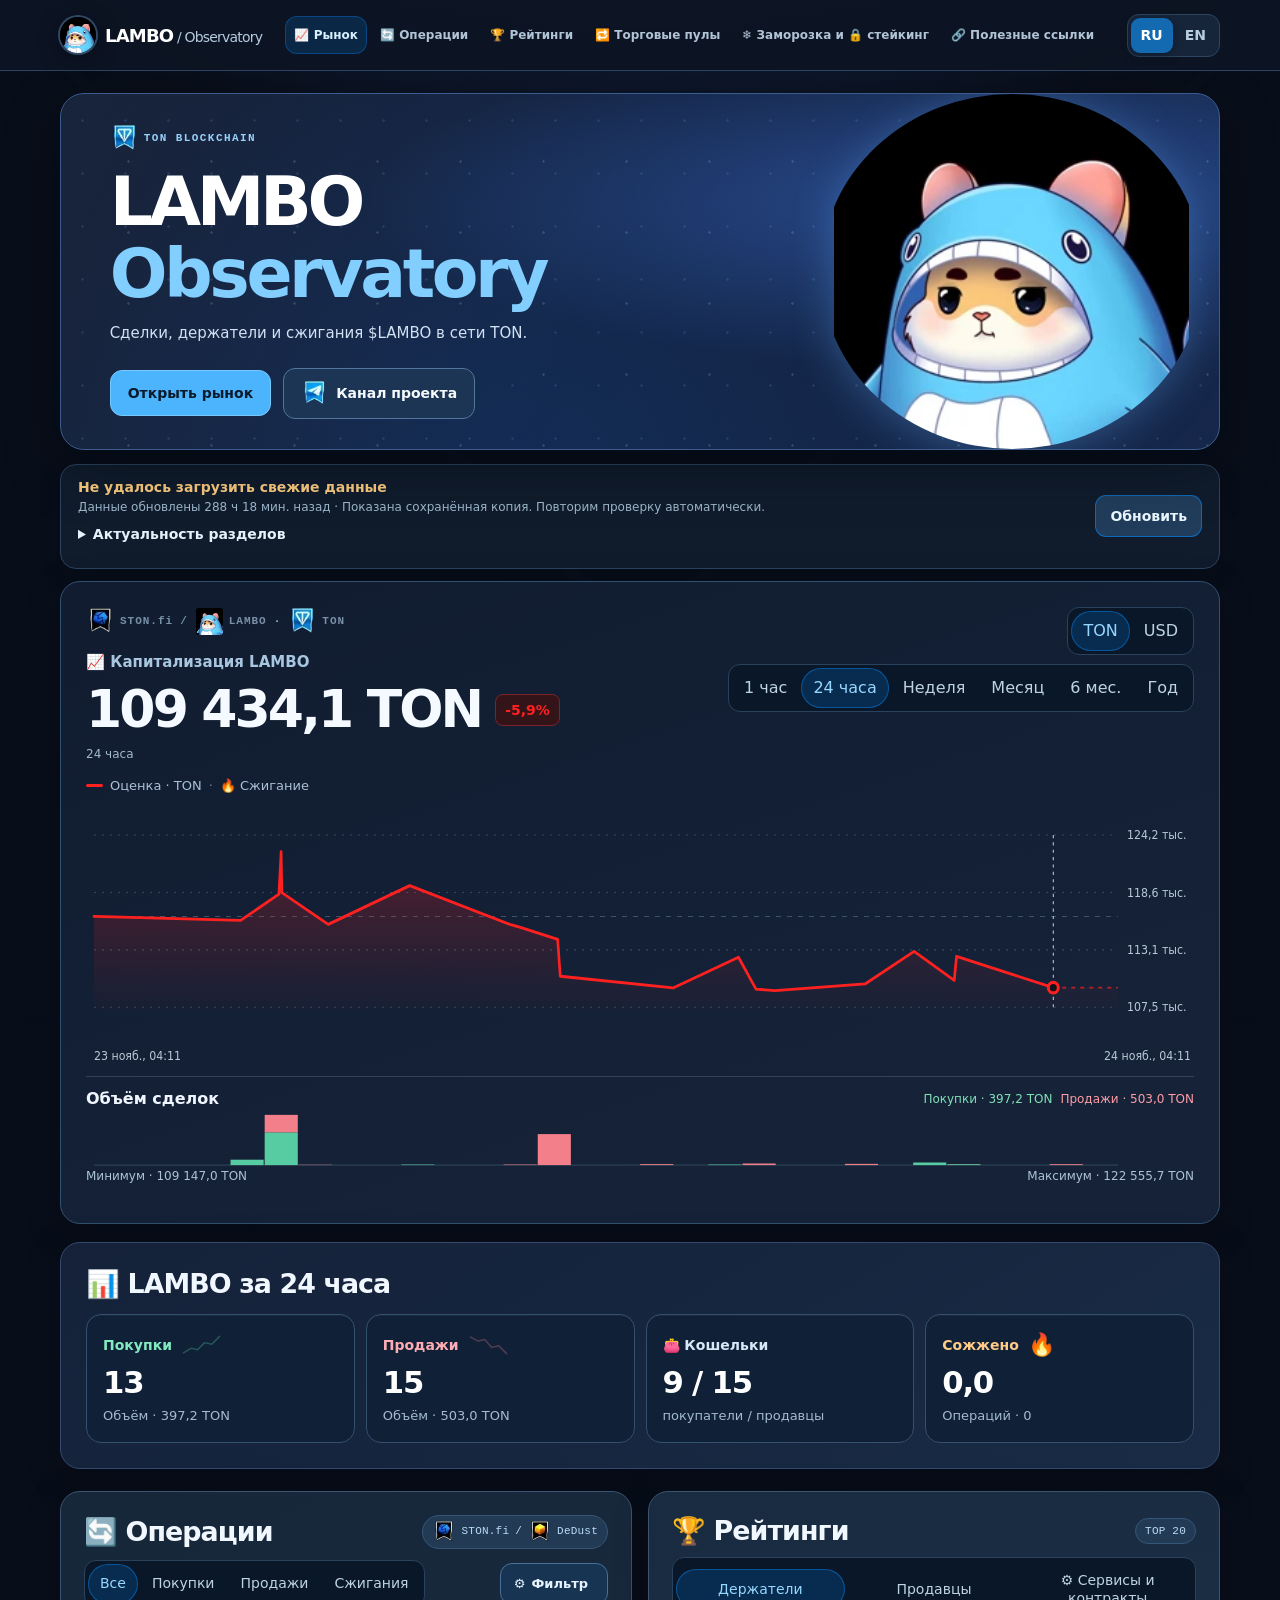
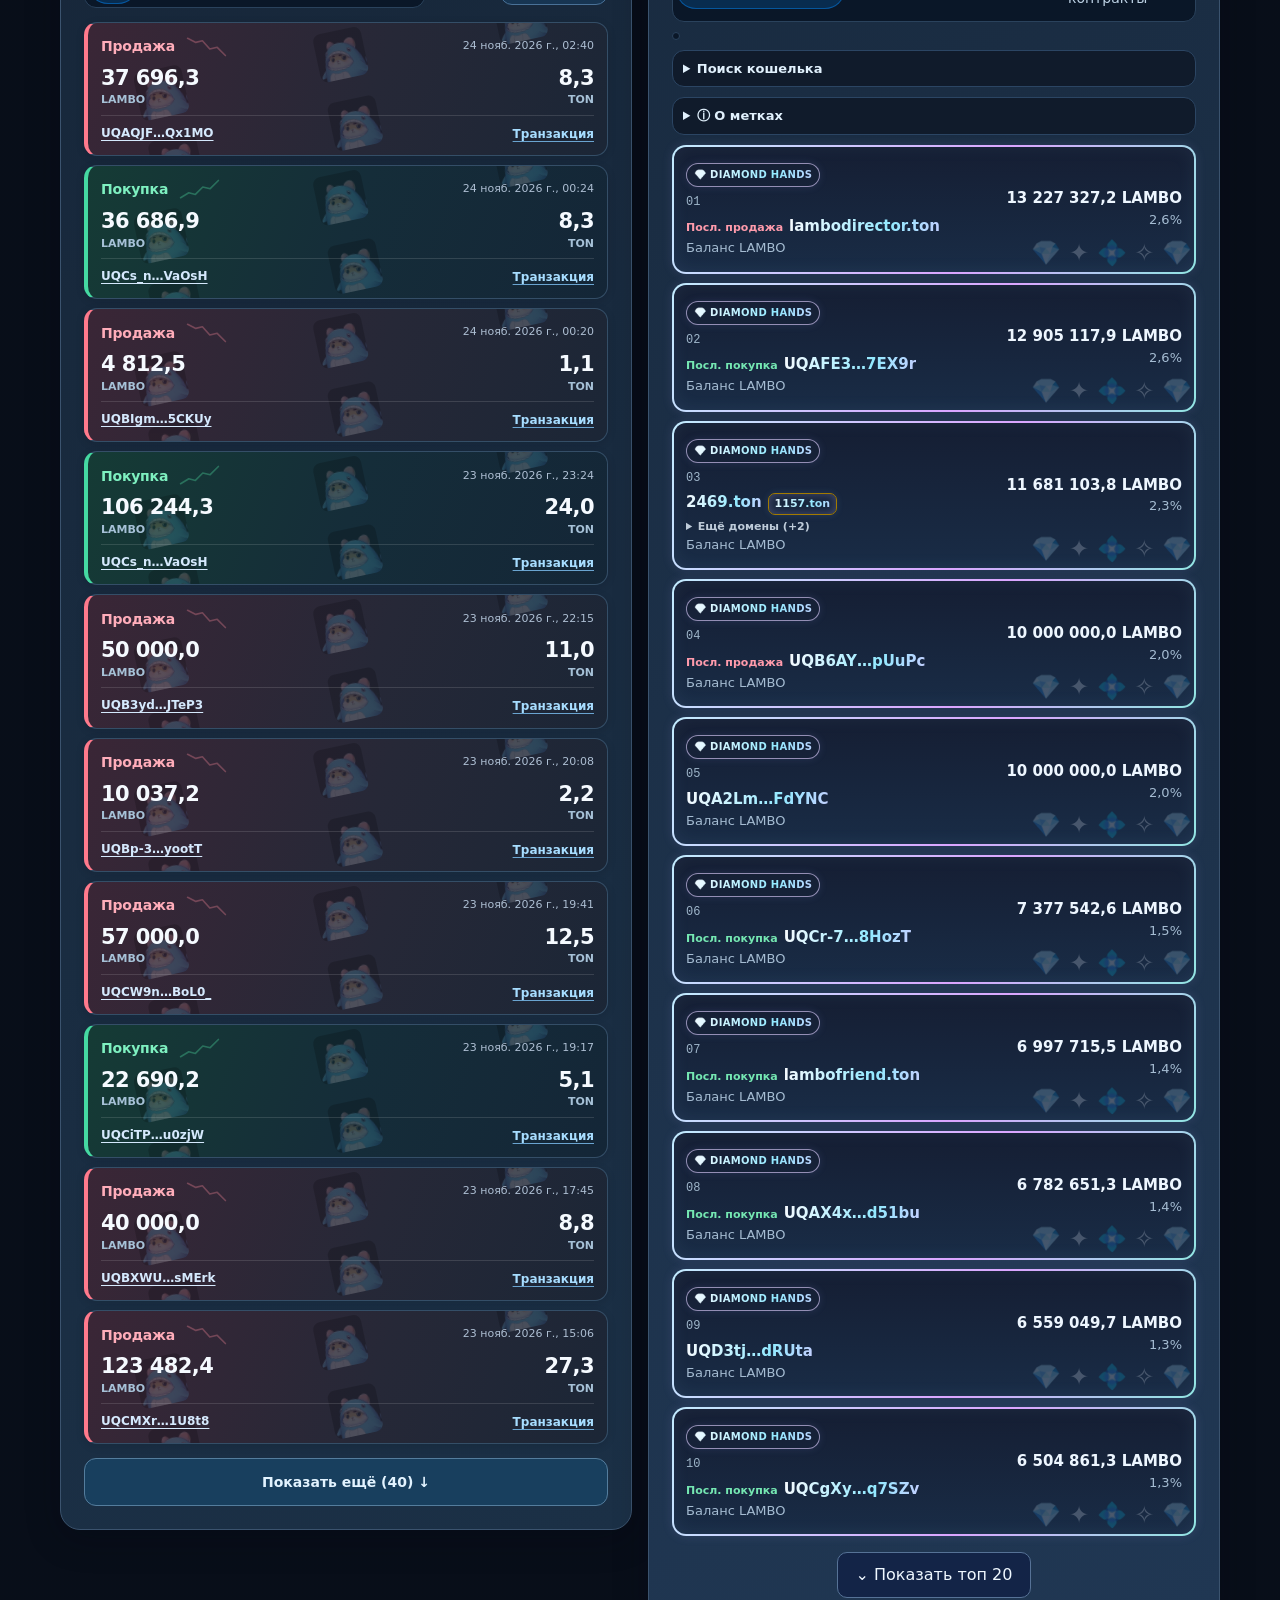
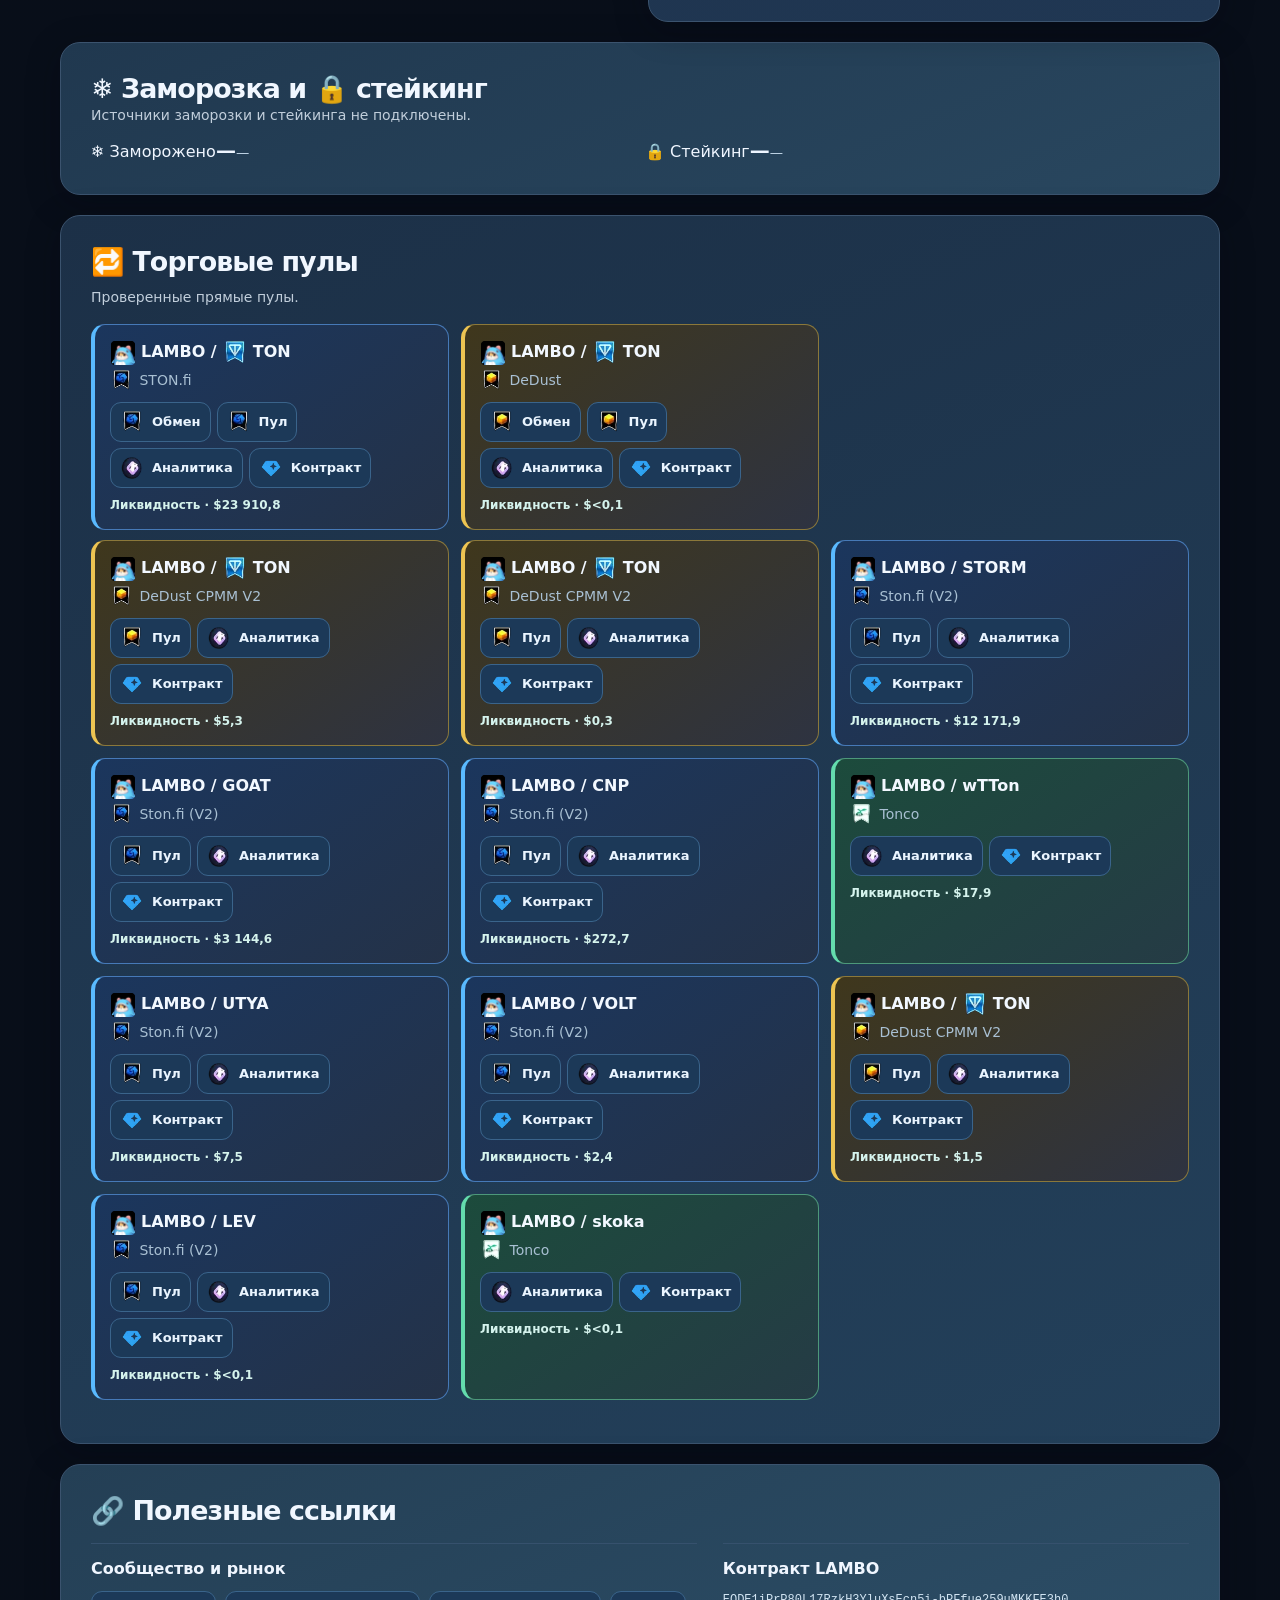
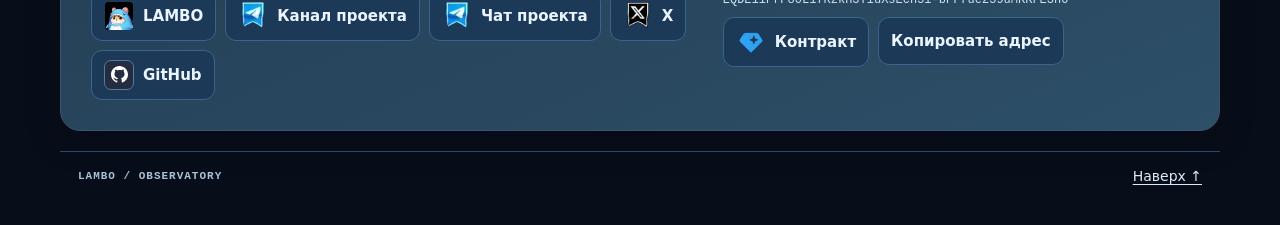
==== index.html @ 64707b4c "Refresh LAMBO snapshot" ====
<!doctype html>
<html lang="ru"><head>
<meta charset="utf-8"><meta name="viewport" content="width=device-width,initial-scale=1">
<meta name="theme-color" content="#070d21"><meta name="description" content="LAMBO Observatory — сделки STON.fi и DeDust, держатели и подтверждённые сжигания LAMBO в сети TON.">
<title>LAMBO Observatory</title><style>:root{color-scheme:light;--ink:#101721;--muted:#536372;--paper:#f8fafc;--line:#cbd5df;--blue:#30a1f5;--link:#075d9b;--night:#090b0e;--graphite:#10151c;--green:#1e6b51;--red:#df0000;--orange:#975019;font:16px/1.5 system-ui,-apple-system,BlinkMacSystemFont,"Segoe UI",sans-serif;color:var(--ink);background:var(--night)}
*{box-sizing:border-box}
[hidden]{display:none!important}
html{scroll-behavior:smooth;scroll-padding-top:82px}
body{margin:0;background:var(--night)}
.wrap{width:min(1220px,calc(100% - 64px));margin-inline:auto}
h1,h2,h3,p{margin:0}
a{color:var(--link);text-underline-offset:3px}
a:hover{text-decoration:underline}
button{font:inherit;color:inherit;cursor:pointer}
a:focus-visible,button:focus-visible,summary:focus-visible,#plot svg:focus-visible{outline:3px solid #5692db;outline-offset:2px}
header{position:sticky;top:0;z-index:5;background:#090b0ef5;border-bottom:1px solid #283541;color:#f5f8fc}
.nav,.brand,nav,.langs,.tabs,.smallTabs,.introLinks,.eyebrow,.sectionHeading,.chartCaption,footer,.graphTop{display:flex;align-items:center}
.nav{min-height:65px;gap:20px;justify-content:space-between}
.brand{gap:9px;color:#fff;text-decoration:none}
.brand svg{width:36px;height:36px}
.brand strong{font-size:19px;letter-spacing:-.055em}
.brand span{font-weight:500;color:#c3cbd5}
.brand:hover{text-decoration:none}
nav{gap:5px}
nav a,.langs button{font-size:14px;font-weight:650}
nav a{color:#b4c0ce;padding:9px 11px;text-decoration:none;border-radius:8px}
nav a.on,nav a:hover{color:white;background:#203347;text-decoration:none}
.langs,.tabs,.smallTabs{background:#e5edf4;border-radius:10px;padding:3px;gap:2px;width:fit-content;max-width:100%;flex-wrap:wrap}
.langs button,.tabs button,.smallTabs button{border:none;padding:7px 10px;background:transparent;color:#364c61;border-radius:7px;line-height:1.35}
.langs .on,.tabs .on,.smallTabs .on{background:#114c79;color:white}
.hero{margin:20px 0 16px;position:relative;isolation:isolate;overflow:hidden;display:flex;align-items:center;min-height:192px;border-radius:20px;border:1px solid #293746;background:radial-gradient(ellipse at 88% 70%,#153650 0%,transparent 53%),#0b0d10;color:#fff}
.herotext{position:relative;z-index:1;padding:27px clamp(20px,3vw,44px);max-width:66%}
.eyebrow,.tag,footer>span{font-family:ui-monospace,Consolas,monospace;font-size:11px;font-weight:650;letter-spacing:.09em}
.eyebrow{gap:8px}
.eyebrow i{width:7px;height:7px;background:#468ec6;border-radius:50%}
.hero .eyebrow{color:#b9c9d9}
.hero .eyebrow i{background:var(--blue)}
h1{font-size:clamp(38px,4.6vw,68px);letter-spacing:-.07em;line-height:1.05;margin:7px 0 8px}
h1 em{font-family:Georgia,"Times New Roman",serif;font-weight:normal;letter-spacing:-.055em;color:#a1d6ff}
.hero p{color:#c9d5e1;font-size:15px}
.heroArt{position:absolute;inset:0 0 0 auto;width:41%;display:grid;align-items:center;pointer-events:none}
.heroArt svg{width:100%;height:100%;max-height:250px}
.introLinks{margin-top:17px;gap:10px}
.introLinks a,.more{border:1px solid #9daebf;border-radius:8px;padding:7px 12px;text-decoration:none;font-weight:650;font-size:14px}
.introLinks a{color:#f0f6ff;border-color:#536779}
.introLinks a:first-child{color:#081624;background:var(--blue);border-color:var(--blue)}
.introLinks a:hover,.more:hover{box-shadow:inset 0 0 0 1px currentColor}
.panel{background:var(--paper);border:1px solid var(--line);border-radius:17px;padding:clamp(16px,2vw,25px);min-width:0}
.graphTop,.sectionHeading,footer{justify-content:space-between;gap:12px}
.graphTop{align-items:flex-start}
.graph .eyebrow{color:#b6c8d9}
.graph .eyebrow span{color:#7891a7}
.graph h2{font-weight:550;color:var(--muted);font-size:16px;margin-top:12px}
.price{font-size:clamp(27px,3.2vw,44px);line-height:1.12;letter-spacing:-.05em;font-variant-numeric:tabular-nums;font-weight:730}
.chartCaption{font-size:13px;color:var(--muted);gap:7px;margin-top:13px}
.lineKey{width:17px;height:3px;border-radius:3px;background:var(--blue)}
.sep{color:#6f8196}
#plot{margin:6px 0;min-height:183px}
#plot svg{width:100%;height:183px;display:block;touch-action:pan-y}
#plot text{font:11px system-ui,sans-serif;fill:#b6c6d6}
.marker{cursor:pointer}
.marker:focus{outline:2px solid var(--orange)}
#readout{font-size:14px;font-variant-numeric:tabular-nums;min-height:24px;color:var(--ink)}
.note,.description,.resources p{font-size:14px;color:var(--muted);overflow-wrap:anywhere}
.note{font-size:12px}
.description{margin:8px 0}
.summary{margin:18px 0 22px}
.summary h2,.panel h2:not(.graph h2){font-size:clamp(20px,2.1vw,27px);letter-spacing:-.045em;line-height:1.2}
.summary .sectionHeading{margin-bottom:9px}
.tag{color:#3e5061;background:#e2ebf4;border-radius:20px;padding:4px 9px;white-space:nowrap;font-weight:500;letter-spacing:.02em}
#stats{display:grid;grid-template-columns:repeat(4,minmax(0,1fr));gap:10px}
.stat{background:var(--paper);border:1px solid var(--line);border-radius:13px;padding:13px 15px;min-width:0}
.stat b,.stat small,.stat span{display:block}
.stat b{font-size:clamp(20px,2.1vw,31px);line-height:1.3;font-variant-numeric:tabular-nums;overflow-wrap:anywhere;letter-spacing:-.04em}
.stat small{font-size:13px;color:var(--muted)}
.stat span{font-size:14px;font-weight:670}
.buy{color:var(--green)}
.sell{color:var(--red)}
.burn{color:var(--orange)}
.columns{display:grid;grid-template-columns:1fr 1fr;gap:16px;align-items:start}
.columns .tabs{margin:10px 0}
.columns .tabs button,.smallTabs button{font-size:14px}
.smallTabs:not(:empty){margin-bottom:8px}
#feedNote,#rankNote{margin-bottom:8px}
.row{display:grid;grid-template-columns:minmax(0,1fr) auto;gap:10px;border-top:1px solid #dce3eb;padding:10px 0;align-items:center}
.row>div{min-width:0}
.row>div:last-child{text-align:right}
.row b,.row small{display:block;font-variant-numeric:tabular-nums}
.row small{color:var(--muted);font-size:13px}
.row a{overflow-wrap:anywhere}
.row b{font-size:15px;line-height:1.45}
.row .badge{display:inline-block;padding:1px 6px;font-size:12px;border-radius:5px;margin-right:6px}
.badge.buy{background:#e0f3e8}
.badge.sell{background:var(--red);color:white}
.badge.burn{background:#ffead4}
.position{color:var(--muted);font:12px ui-monospace,monospace;margin-right:8px}
.empty{padding:16px 0;color:var(--muted)}
.more{background:#eaf1f7;color:#144b72}
.more[hidden]{display:none}
#more{margin-top:8px;width:100%}
.resources{margin:20px 0}
.resourcesGrid{display:grid;grid-template-columns:1.15fr 1.2fr 1fr;gap:24px;margin-top:16px}
.resources h3{font-size:16px;margin-bottom:6px}
.resourceList{display:flex;gap:8px 13px;flex-wrap:wrap}
.resourceList,.contract{margin-top:8px;font-size:14px}
.contract{display:block;overflow-wrap:anywhere;font-family:ui-monospace,monospace;margin-bottom:10px}
.resourcesGrid article{min-width:0}
summary{cursor:pointer;font-weight:600}
footer{padding:16px 0 25px}
footer a{font-size:14px}
@media(max-width:800px){.wrap{width:calc(100% - 28px)}
.nav{display:grid;grid-template-columns:1fr auto;gap:0;padding-top:6px}
.langs{grid-column:2;grid-row:1}
.brand{grid-column:1;grid-row:1}
nav{grid-column:1/-1;justify-content:space-between;gap:0}
nav a{padding:7px 5px;font-size:13px}
html{scroll-padding-top:98px}
.columns{grid-template-columns:1fr}
.heroArt{width:35%;opacity:.82}
.herotext{max-width:73%;padding:19px}
.hero{min-height:180px}
.graphTop{flex-wrap:wrap}
.resourcesGrid{grid-template-columns:1fr 1fr}

#stats{grid-template-columns:repeat(2,minmax(0,1fr))}}
@media(max-width:500px){.wrap{width:calc(100% - 20px)}
.hero{margin-top:10px}
.herotext{max-width:100%;padding:16px}
.heroArt{width:35%;inset:auto 0 0 auto;height:78px}
.hero p{max-width:96%;font-size:14px}
.introLinks{max-width:76%;gap:6px;flex-wrap:wrap}
.introLinks a{font-size:13px;padding:6px 8px}
.graphTop{gap:10px}
.tabs button{padding:6px 8px}
.stat{padding:10px}
.stat small{font-size:12px}
.row{gap:3px}
.row b{font-size:14px}
.row small{font-size:12px}
.resourcesGrid{grid-template-columns:1fr;gap:15px}
.resourcesGrid article+article{border-top:1px solid var(--line);padding-top:12px}}
@media(prefers-reduced-motion:reduce){html{scroll-behavior:auto}}

.walletLegend{font-size:13px;color:var(--muted);margin:4px 0}
.walletIdentity{display:inline-flex;align-items:baseline;flex-wrap:wrap;gap:2px 6px;max-width:100%;vertical-align:baseline}
.row .walletAddress{font-weight:700;text-decoration:underline;text-decoration-thickness:1px;text-underline-offset:3px}
.row .walletAddress.buy,.walletRole.buy{color:#126042}
.row .walletAddress.sell,.walletRole.sell{color:#df0000}
.row .walletAddress.burn,.walletRole.burn{color:#874305}
.row .walletAddress.neutral{color:#51615c}
.walletRole{font-size:11px;font-weight:600}
:is(.row,.walletResult) .domainBadge{font:600 11px/1.4 system-ui,sans-serif;letter-spacing:0;padding:2px 6px;border-radius:5px;overflow-wrap:anywhere;max-width:100%;display:inline-block}
.domainBadge.digits{color:#482e00;background:linear-gradient(110deg,#ffcc00 12%,#ffe173 34%,#fff9c0 46%,#ffd700 57%,#efb000 84%);background-size:220% 100%;border:1px solid #a37b00;animation:projectGold 4s ease-in-out infinite alternate}
details.domainDetails{display:inline-block;border:0;padding:0;font-size:12px;font-weight:500;width:100%}
details.domainDetails summary{color:var(--muted);font-size:11px}
#rank .position{vertical-align:top}
.onlyBadges{display:flex;align-items:center;gap:7px;font-size:13px;font-weight:600;margin:4px 0 7px;cursor:pointer}
.onlyBadges input{width:16px;height:16px;accent-color:var(--link)}


@keyframes projectGold{from{background-position:0% 50%}
to{background-position:100% 50%}}
@media(prefers-reduced-motion:reduce){.domainBadge.digits{animation:none}}
footer>span{color:#f5f8ff}
footer a{color:#dcebf8}
.price{overflow-wrap:break-word}

/* Make the chart and header dark; financial rows retain their semantic colours. */
.langs,.graph .tabs{background:#202a35}
.langs button,.graph .tabs button{color:#c3cfdb}
.langs .on,.graph .tabs .on{background:var(--blue);color:#071421}
.graph{--ink:#f5f8fc;--muted:#b2c0cd;color:var(--ink);background:var(--graphite);border-color:#283747}
.graph #readout a{color:#86caff}
.graph #plot svg{height:205px}
.brand:hover,.introLinks a:hover{color:#fff}
.introLinks a:first-child:hover{color:#081624}

.wrap{width:min(1180px,calc(100% - 88px))}
.hero{background:linear-gradient(165deg,#080a0d 22%,#10151c 100%)}
.graph,.summary{background:linear-gradient(180deg,#10151c,#152332);border:1px solid #374b5b}
.summary{background:linear-gradient(180deg,#152332,#172b3c);padding:clamp(16px,2vw,25px);border-radius:17px;color:#f4f8ff}
.summary .sectionHeading{margin-bottom:14px}
.stat{background:linear-gradient(145deg,#131d28,#1e3041);border:1px solid #3d5363}
.stat small{color:#b9c8d5}
.stat span.buy,.stat span.sell,.stat span.burn{display:inline-block;border-radius:5px;background:linear-gradient(120deg,#d8e5eb,#c1d4df);padding:1px 6px}
.columns .panel,.resources{--ink:#f3f7fc;--muted:#c1cedb;--link:#a6daff;--line:#435a6a;color:var(--ink);border-color:#3b5264}
.columns .panel{background:linear-gradient(180deg,#172b3c,#1a3b51)}
.columns .tabs,.columns .smallTabs{background:#0e1c29}
.columns .tabs button,.columns .smallTabs button{color:#cbd9e7}
.columns .tabs .on,.columns .smallTabs .on{background:#265a7d;color:#fff}
.row{border-color:#435666}
.position{color:#c1cedb}
.tag{background:#233f54;color:#d1e6f6}
.row .walletIdentity{background:linear-gradient(125deg,#d8e5eb,#c1d4df);border-radius:7px;padding:3px 6px}
.domainDetails summary{color:#354d62!important}
.domainDetails span{color:#223847}
#more,.resourceList>a,.resourceList>button{color:#f3f8ff;background:#15496b;border:1px solid #6289a3}
.resources{background:linear-gradient(180deg,#1a3b51,#20475e);padding:clamp(18px,2.5vw,30px)}
.resourcesGrid{grid-template-columns:1.3fr 1fr;gap:clamp(14px,2vw,26px)}
.resourcesGrid article{border-top:1px solid #7190a3;padding-top:13px}
.resources h3{margin-bottom:10px}
.resourceList{display:grid;grid-template-columns:1fr;gap:7px}
.resourceList>a,.resourceList>button{display:flex;align-items:center;justify-content:space-between;gap:6px;min-height:42px;padding:8px 12px;border-radius:7px;text-align:left;font:650 14px/1.35 system-ui,sans-serif;text-decoration:none;cursor:pointer}
.resourceList>a:hover,.resourceList>button:hover,#more:hover{background:#1b5c82;border-color:#aedfff}
.resources .contract{color:#d1e4f2;margin:6px 0;word-break:break-all}
footer{background:#090c10;border-top:1px solid #405362;padding:14px 18px;margin-bottom:14px;border-radius:8px}
@media(min-width:1000px){.resourcesGrid article:first-child .resourceList{grid-template-columns:repeat(2,minmax(0,1fr))}}
@media(max-width:800px){.wrap{width:calc(100% - 34px)}.resourcesGrid{grid-template-columns:1fr 1fr}}
@media(max-width:500px){.wrap{width:calc(100% - 22px)}.resourcesGrid{grid-template-columns:1fr}.resourcesGrid article+article{border-color:#7190a3}}

/* Draw external-link arrows without relying on a font glyph. */
.resourceList>a::after,.introLinks a[href^="https:"]::after,.row a:not(.walletAddress)::after{content:"";display:inline-block;width:8px;height:8px;flex-shrink:0;margin-left:6px;border-top:1.5px solid currentColor;border-right:1.5px solid currentColor;background:linear-gradient(135deg,transparent 43%,currentColor 46%,currentColor 54%,transparent 57%);vertical-align:1px}

.syncBar{display:flex;align-items:center;justify-content:space-between;gap:14px;margin:0 0 12px;padding:12px 18px;background:#101b27;border:1px solid #374b5b;border-radius:12px;color:#e5f1fb}
.syncBar>div{min-width:0}.syncBar p{font-size:14px;font-weight:650}.syncBar small{display:block;color:#b9c8d5;font-size:12px;overflow-wrap:anywhere}.syncBar .syncWarning{color:#ffcf80}
#refreshData{flex-shrink:0;min-height:42px;padding:8px 14px;border:1px solid #6289a3;border-radius:7px;background:#15496b;color:#f3f8ff;font-weight:650;font-size:14px}#refreshData:hover{background:#1b5c82}#refreshData:disabled{opacity:.65;cursor:wait}
@media(max-width:400px){.syncBar{align-items:flex-start;flex-wrap:wrap;padding:12px 14px}.syncBar>div{flex:1 1 175px}}

/* Market cap: native-currency valuation, with an explicit estimation note. */
.graph .price{font-size:clamp(32px,4.2vw,52px);letter-spacing:-.055em;line-height:1.15}
.graph h2{font-size:15px;margin-top:12px;margin-bottom:7px}
.capHeadline{display:flex;align-items:center;gap:14px;flex-wrap:wrap}
.capChange{font:700 14px/1.3 system-ui,sans-serif;padding:6px 9px;border-radius:8px;font-variant-numeric:tabular-nums;white-space:nowrap}
.capChange:empty{display:none}.capPositive{color:#54edb6;background:#133c32;border:1px solid #24634e}.capNegative{color:#ff2020;background:#321419;border:1px solid #7a242a}
#capPeriod{margin-top:5px;color:#a4b9cb}.graph #plot{min-height:250px;margin:18px 0 8px}.graph #plot svg{height:250px}
.graph #plot text{font:11px system-ui,sans-serif;fill:#b8c9d6}
.capRange{display:flex;justify-content:space-between;gap:8px;flex-wrap:wrap;color:#adc3d3;font-size:12px;font-variant-numeric:tabular-nums;margin:0 0 13px}
.graph #readout{background:#0b1723;border:1px solid #2b4354;padding:10px 12px;border-radius:9px;min-height:43px;font-size:13px;margin-bottom:9px}
.capMethod{font-size:11px;line-height:1.5;color:#9db3c4;border-top:1px solid #2b4354;padding-top:10px;margin-top:10px;max-width:850px}
.graph .chartCaption .lineKey{background:var(--chart-colour,#38dda0)}
@media(max-width:500px){.graph .price{font-size:34px}.capHeadline{gap:8px}.graph .graphTop{gap:15px}.graph .tabs{width:100%;justify-content:space-between}.graph .tabs button{padding:8px 6px;font-size:12px}.graph #plot svg{height:240px}.graph #plot{min-height:240px}.graph #readout{font-size:12px}.capMethod{font-size:11px}}
@media(max-width:360px){.graph .tabs{display:grid;grid-template-columns:repeat(3,minmax(0,1fr));gap:3px}.graph .tabs button{width:100%}}

:root{--blue:#75ccff;--project-art:url("[data-uri]");--night:#070d21}
body{background:radial-gradient(ellipse at 78% 0%,#24347b 0%,#111c49 28%,transparent 55%),#070d21}
header{background:#0a1129f5;border-color:#324576}
.brandMark{width:36px;height:36px;border-radius:50%;background:var(--project-art) center/cover}
.hero{min-height:268px;border-color:#435b9c;background:radial-gradient(ellipse at 78% 50%,#2b4696 0%,#182860 34%,transparent 68%),linear-gradient(112deg,#0d1639,#111c49)}
.hero::before{content:"";position:absolute;inset:0;background-image:radial-gradient(circle,#7eaeff 1px,transparent 1.5px),radial-gradient(circle,#eff7ff 1px,transparent 1.5px);background-size:43px 53px,83px 71px;background-position:0 0,26px 32px;opacity:.24;pointer-events:none}
.heroArt{width:40%;height:100%;background:var(--project-art) center / auto 88% no-repeat;filter:drop-shadow(0 0 20px #60b5ff60);border-radius:50%}
.hero h1 em{color:#89ceff}
.graph{background:linear-gradient(180deg,#101936,#151f43);border-color:#394b80}
.summary{background:linear-gradient(180deg,#182649,#202d55);border-color:#435480}
.columns .panel{background:linear-gradient(180deg,#192847,#1e3659)}
.resources{background:linear-gradient(180deg,#192b4b,#1b345a)}
.graphControls{display:grid;gap:10px;justify-items:end;min-width:0}
.row.trade-buy{border-left:3px solid #4cce9f;padding-left:8px;background:#14564832}
.row.trade-sell{border-left:3px solid #fb6b76;padding-left:8px;background:#7c223532}
.row.trade-burn{border-left:3px solid #e7ae57;padding-left:8px}
@media(max-width:800px){.graphControls{justify-items:start}}
@media(max-width:590px){
 .hero{min-height:210px}.heroArt{width:32%;height:auto;inset:12px 12px auto auto;aspect-ratio:1;opacity:1;background-size:contain}
 .herotext{max-width:76%}.hero h1{font-size:clamp(32px,7.5vw,47px)}.hero h1 em{display:block}
 .hero p{max-width:100%}.introLinks{max-width:100%}.graphControls{width:100%}.graph #currency{display:flex;width:auto}
}

#activity,#wallets,#pools{background:#141b27;border-color:#303a4a}
#activity .row,#wallets .row{background:transparent;border-color:#303a4a;border-left:0;padding-left:0}
#activity .row .walletIdentity,#wallets .row .walletIdentity{background:none;padding:0;column-gap:6px;row-gap:4px}
.columns .walletIdentity .walletAddress{background:none;padding:0}
.columns .row .walletAddress{color:#d6e2f0}
.columns .walletRole.buy,.columns .badge.buy{color:#85e6bc;background:none}
.columns .walletRole.sell,.columns .badge.sell{color:#ff9a9f;background:none}
.columns .walletRole.burn,.columns .badge.burn{color:#f1bd7d;background:none}
.columns .domainDetails summary,.columns .domainDetails span{color:#becbd9!important}
.columns :is(.row,.walletResult) .projectBadges{display:flex;flex-wrap:wrap;gap:5px;width:100%;align-items:center}
.columns :is(.row,.walletResult) .projectBadge{--badge-edge:#53627b;display:inline-flex;align-items:center;gap:4px;padding:2px 6px;border:1px solid var(--badge-edge);border-radius:6px;background:#202939;text-decoration:none;color:#eaf1fb;font:650 11px/1.35 system-ui,sans-serif;min-height:26px;max-width:100%}
.columns :is(.row,.walletResult) .projectBadge:hover{text-decoration:underline}
.columns :is(.row,.walletResult) .projectBadge::after{display:none}
.projectBadge img{display:block;width:18px;height:18px;object-fit:contain;border-radius:3px}
.columns :is(.row,.walletResult) .projectBadge.staking{padding-inline:4px;--badge-edge:#6c93cb}
.columns :is(.row,.walletResult) .projectBadge.vnuk{--badge-edge:#8f606f;color:#ffc8d4}
.columns :is(.row,.walletResult) .projectBadge.author{border-color:transparent;background:linear-gradient(#202939,#202939) padding-box,linear-gradient(105deg,#508eff,#dce5ee,#508eff) border-box;background-size:100% 100%,200% 100%;animation:projectBadgeGlow 5s ease-in-out infinite alternate}
.columns :is(.row,.walletResult) .projectBadge.joystick{--badge-edge:#9164ac}
.columns :is(.row,.walletResult) .projectBadge.phoenix{--badge-edge:#a86a36}
.projectBadge.joystick span,.projectBadge.phoenix span{background:linear-gradient(90deg,var(--badge-color),#ffe182,var(--badge-color));background-size:210% 100%;background-clip:text;color:transparent;animation:projectBadgeGlow 5s ease-in-out infinite alternate}
.projectBadge.joystick{--badge-color:#e3a6ff}
.projectBadge.phoenix{--badge-color:#ff9862}
@keyframes projectBadgeGlow{to{background-position:100% 0}}
@media(prefers-reduced-motion:reduce){.columns :is(.row,.walletResult) .projectBadge.author,.projectBadge.joystick span,.projectBadge.phoenix span{animation:none}}
#pools [lang="en"],html[lang="en"] #pools [lang="ru"]{display:none}
html[lang="en"] #pools [lang="en"]{display:inline}
#pools .poolIntro{margin:8px 0 16px}
#pools .poolGrid{display:grid;grid-template-columns:repeat(3,minmax(0,1fr));gap:10px}
#pools .poolCard{min-width:0;background:#1c2636;border:1px solid #39475b;border-radius:10px;padding:12px}
#pools .poolCard h3{margin:0 0 3px}
#pools .poolCard p{margin:0}
#pools .poolActions{display:flex;flex-wrap:wrap;gap:6px;margin-top:10px}
#pools .poolActions a{display:inline-flex;align-items:center;min-height:38px;padding:5px 9px;color:#edf5ff;background:#22344c;border:1px solid #586d88;border-radius:7px;font-size:13px;font-weight:650;text-decoration:none}
#pools .poolActions a:hover{background:#304963;text-decoration:underline}
#pools .poolRoute,#pools .poolTiny{margin-top:16px;padding-top:13px;border-top:1px solid #39475b}
#pools #discoveredPools{margin-top:10px}
#pools .poolCard .poolLiquidity{margin-top:8px;font-size:12px;overflow-wrap:anywhere}
#pools .poolCard h3{overflow-wrap:anywhere}
#pools .poolRoute h3{margin:0 0 4px}
#pools .poolRoute .poolCard{margin-top:9px;max-width:440px}
#pools .poolTiny .poolGrid{margin-top:10px}
#pools .poolSources{margin-top:13px;font-size:12px}
@media(max-width:800px){#pools .poolGrid{grid-template-columns:repeat(2,minmax(0,1fr))}}
@media(max-width:500px){#pools .poolGrid{grid-template-columns:minmax(0,1fr)}}

.columns :is(.row,.walletResult) .projectBadge.og{border-color:#a887c2;background:#222033}
.columns :is(.row,.walletResult) .projectBadge.fragmentNumber{--badge-edge:#cc7cdb;background:#78348b;color:#fff;font-weight:800;white-space:nowrap}
.projectBadge.og span{background:linear-gradient(90deg,#cbff69,#f3a5ff,#cbff69);background-size:210% 100%;background-clip:text;color:transparent;animation:projectBadgeGlow 4s ease-in-out infinite alternate;font-weight:800}
.columns :is(.row,.walletResult) .projectBadge.burner{border-color:#966237;padding-inline:4px}
.columns :is(.row,.walletResult) .projectBadge.blueNft{border-color:#3881a9;padding-inline:4px}
.operationRow .opMobile,.operationRow .opToggle{display:none}
#feed .operationRow .opDesktop a{display:inline-block}
@media(prefers-reduced-motion:reduce){.projectBadge.og span{animation:none}}
@media(max-width:640px){
 #feed .operationRow{grid-template-columns:minmax(0,1fr) minmax(0,auto) 28px;align-items:start;column-gap:4px;padding:8px 0}
 #feed .operationRow .opDesktop{display:none}
 #feed .operationRow>div:nth-child(2){align-self:start}
 #feed .operationRow .opMobile:not([hidden]){display:block;grid-column:1/-1;text-align:left;padding:2px 0 4px}
 #feed .operationRow .opToggle{display:grid;place-items:center;width:28px;min-height:32px;padding:0;background:none;border:0;color:#b8d3ec;cursor:pointer}
 .opToggle span{width:7px;height:7px;border-right:2px solid;border-bottom:2px solid;transform:rotate(45deg)}
 .opToggle[aria-expanded="true"] span{transform:rotate(225deg)}
}

body{background:linear-gradient(#070b16bb,#070b16cf),url("[data-uri]") center top/cover fixed,#070b16}
.supplyGrid{display:grid;grid-template-columns:repeat(2,minmax(0,1fr));gap:10px;margin-top:12px}
.supplyGrid a{display:grid;gap:4px;padding:12px;border:1px solid #39475b;border-radius:10px;background:#1c2636;text-decoration:none;min-width:0}
.supplyGrid a:hover{border-color:#7db5e6}
.supplyGrid strong{font-size:clamp(1rem,3vw,1.35rem);color:#eef5ff;overflow-wrap:anywhere}
.supplyGrid small{color:#afbfce}
@media(max-width:440px){.supplyGrid{grid-template-columns:1fr}body{background-attachment:scroll;background-size:auto,auto 1100px}}

.volumeBlock{margin-top:12px;border-top:1px solid #344353;padding-top:10px}
.volumeHeading,.volumeKeys,.tradeSize,.walletSearchForm{display:flex;align-items:center;gap:8px;flex-wrap:wrap}
.volumeHeading{justify-content:space-between}
.volumeKeys,.tradeSize{font-size:12px}
.volumeKeys span:first-child,.rankMove.gained{color:#80e0b6}
.volumeKeys span:last-child,.rankMove.lost{color:#ff9da4}
#tradeVolume svg{display:block;width:100%;height:56px}
.tradeSize{margin:8px 0;color:#bdcbd8}
.tradeSize label{display:inline-flex;align-items:center;gap:6px}
.tradeSize input[type=number],.walletSearchForm input{min-width:0;border:1px solid #53637a;border-radius:7px;background:#161f2b;color:#eaf1fb;padding:6px 8px;font:inherit}
.tradeSize input[type=number]{width:6em}
#rank .position,.walletResult .position{display:inline-flex;align-items:baseline;gap:4px}
.rankMove{font-size:10px;white-space:nowrap}
.walletSearch,.badgeLegend{margin:10px 0;border:1px solid #39475b;border-radius:8px;padding:8px 10px}
.walletSearch summary,.badgeLegend summary{cursor:pointer;color:#d6e2f0;font-size:13px;font-weight:650}
.walletSearchForm{margin-top:9px}
.walletSearchForm input{flex:1 1 145px}
.walletSearchForm button{padding:6px 9px;border:1px solid #52637b;border-radius:7px;background:#243249;color:#eaf1fb;cursor:pointer}
.walletResult{margin-top:9px;overflow-wrap:anywhere}
.walletResult h3,.walletResult h4,.walletResult p{margin:6px 0}
.walletResult ul,.badgeLegend dl{padding-left:0;margin:8px 0 0;font-size:12px}
.walletResult li{margin-left:15px;padding-top:3px}
.badgeLegend dl{display:grid;grid-template-columns:auto 1fr;gap:5px 8px}
.badgeLegend dd{margin:0;color:#bdcbd8}
.columns .projectBadge.arni,.columns .projectBadge.napiwas{border-color:#927fa2}
.columns .projectBadge.arni span,.columns .projectBadge.napiwas .badgeLabel{
 background:linear-gradient(90deg,#70e1dd,#c4b4ff,#ffab94,#ffe39a,#70e1dd);
 background-size:225% 100%;background-clip:text;color:transparent;
 animation:projectBadgeGlow 4.3s ease-in-out infinite alternate
}
.projectBadge .beerIcon{position:relative;display:inline-block;flex:0 0 18px;width:18px;height:18px}
.beerIcon::before,.beerIcon::after{content:"";position:absolute}
.beerIcon::before{left:2px;top:2px;width:10px;height:15px;border:1px solid #ffde99;border-radius:3px 3px 4px 4px;background:linear-gradient(#fff4dc 0 28%,#ffce56 29%,#e4932c 83%,#b36121)}
.beerIcon::after{left:12px;top:6px;width:5px;height:8px;border:2px solid #ffde99;border-left:0;border-radius:0 4px 4px 0}
@media(prefers-reduced-motion:reduce){.columns .projectBadge.arni span,.columns .projectBadge.napiwas .badgeLabel{animation:none}}

.projectBadges .domainDetails{width:auto;max-width:100%;overflow-wrap:anywhere}

/* LAMBO / Telegram-inspired Observatory — design layer v1.
   No remote fonts, frameworks, images or runtime dependencies.
   Loaded AFTER the existing stylesheet. Keeps data/JS functionality intact. */
:root{
  color-scheme:dark;
  --tg-bg:#090e18;--tg-surface:#121b2a;--tg-surface2:#192639;
  --tg-elevated:#20344b;--tg-line:#2a405a;--tg-blue:#55b9ff;
  --tg-blue-strong:#258fea;--tg-text:#f0f6ff;--tg-muted:#a6bdd2;
  --tg-green:#51dcaa;--tg-red:#ff8696;--tg-gold:#f3c66f;
  --night:var(--tg-bg);--paper:var(--tg-surface);--ink:var(--tg-text);
  --muted:var(--tg-muted);--line:var(--tg-line);--blue:var(--tg-blue);
  --link:#91d8ff;--green:var(--tg-green);--red:var(--tg-red);
  font-family:system-ui,-apple-system,BlinkMacSystemFont,"Segoe UI",sans-serif;
  font-optical-sizing:auto;
}
html{scroll-padding-top:100px}
body{
  color:var(--tg-text);
  background:radial-gradient(ellipse 80% 420px at 50% -150px,#1b315e 0%,transparent 72%),
    linear-gradient(#080e19e8,#080e19f1),url("[data-uri]") center top/cover fixed,#090e18;
}
.wrap{width:min(1160px,calc(100% - 40px))}
a{color:var(--link)}
button,input{font-family:inherit}
a,button,summary{-webkit-tap-highlight-color:transparent}
button:not(:disabled),a,summary{transition:background-color .18s ease,border-color .18s ease,color .18s ease,transform .18s ease}
button:active:not(:disabled),.introLinks a:active,.resourceList>a:active,#pools .poolActions a:active{transform:scale(.98)}
a:focus-visible,button:focus-visible,summary:focus-visible,input:focus-visible{outline:2px solid var(--tg-blue);outline-offset:3px}
header{background:#0d1524f0;border-bottom:1px solid #2c4463;backdrop-filter:blur(22px);-webkit-backdrop-filter:blur(22px)}
.nav{min-height:70px;gap:18px}
.brandMark{box-shadow:0 0 0 2px #314968,0 5px 20px #050a14a8}
.brand strong{font-size:18px;letter-spacing:-.045em}
.brand span{color:#b6cce0;font-size:14px}
nav{gap:5px}
nav a{padding:10px 13px;color:#b1c4d7;border-radius:12px;font-weight:600}
nav a.on,nav a:hover{background:#1e3958;color:#f4faff}
.langs{background:#17253a;padding:3px;border:1px solid #2d4560;border-radius:12px}
.langs button{border-radius:9px;min-width:39px;min-height:35px;color:#b6cde2}
.langs button.on{background:#288fd9;color:#fff;box-shadow:0 2px 10px #0613268c}
main.wrap{padding-bottom:10px}
.hero{margin:22px 0 14px;min-height:275px;border:1px solid #3b5c8d;border-radius:24px;
  background:radial-gradient(ellipse at 81% 30%,#294c91 0%,transparent 48%),
  radial-gradient(circle at 40% 110%,#132c55,transparent 60%),
  linear-gradient(125deg,#111d35,#15274b);
  box-shadow:0 18px 54px #02071164;isolation:isolate}
.hero::before{opacity:.14}
.hero::after{content:"";position:absolute;inset:0;pointer-events:none;
  background:linear-gradient(115deg,#ffffff08,transparent 50%);border-radius:inherit}
.herotext{padding:clamp(23px,3.5vw,45px);max-width:68%}
.hero .eyebrow{color:#98d1fc;letter-spacing:.13em}
.hero .eyebrow i{box-shadow:0 0 0 5px #269de421}
.hero h1{margin:13px 0 12px;font-size:clamp(39px,5.5vw,68px);line-height:1.03;letter-spacing:-.065em}
.hero h1 em{font-style:normal;font-weight:550;font-family:inherit;letter-spacing:-.05em;color:#81ceff}
.hero p{color:#d2e1f3;font-size:15px;max-width:510px;line-height:1.65}
.heroArt{background-size:auto 83%;filter:drop-shadow(0 6px 28px #67acff40)}
.introLinks{gap:10px;margin-top:21px}
.introLinks a{display:inline-flex;align-items:center;justify-content:center;
  min-height:42px;padding:9px 17px;border-radius:12px;font-size:14px;
  background:#1d3554;border:1px solid #52759b;color:#f5faff}
.introLinks a:first-child{background:#4bb4fc;color:#081a2c;border-color:#77caff}
.introLinks a:hover{background:#2c5277;text-decoration:none;transform:translateY(-2px)}
.introLinks a:first-child:hover{background:#83d0ff;color:#071b2c}
.syncBar{background:#101c2c;border-color:#2b435f;border-radius:16px;
  padding:12px 17px;box-shadow:0 6px 20px #050b152b}
.syncBar p{color:#e3f5ff}
.syncBar small{color:#9eb8ce}
#refreshData{border-radius:11px;background:#213d5b;border-color:#476d92;color:#eaf7ff}
#refreshData:hover{background:#2f5a81}
.panel,.graph,.summary,.columns .panel,.resources,#pools,#activity,#wallets{
  border:1px solid var(--tg-line);border-radius:20px;
  background:linear-gradient(155deg,#151f30 0%,#111927 100%);
  box-shadow:0 8px 34px #03091145;color:var(--tg-text)}
.graph{background:linear-gradient(160deg,#172640 0%,#101a2d 76%);border-color:#315172}
.graph .eyebrow{color:#86caff}
.graph h2{color:#a8c6e0;margin-top:15px}
.graph .price{color:#f4faff;letter-spacing:-.055em}
.graph .chartCaption{color:#abc1d7}
.graph #readout{border-color:#314964;background:#0e192a}
.graph .capMethod{border-color:#2b4056;color:#98aec2}
.graph #plot{border-radius:15px;overflow:hidden}
.graphControls{gap:9px}
.graph .tabs,.columns .tabs,.columns .smallTabs{background:#0a1728;border:1px solid #2a425c;border-radius:12px;padding:3px}
.graph .tabs button,.columns .tabs button,.columns .smallTabs button{border-radius:9px;min-height:34px;padding:7px 12px;color:#bed3e6}
.graph .tabs .on,.columns .tabs .on,.columns .smallTabs .on{background:#26659c;color:#fff;box-shadow:0 2px 8px #050d1780}
.summary{margin-top:18px;background:linear-gradient(150deg,#182b44,#142037);border-color:#2a496b}
.summary h2,.panel h2:not(.graph h2){color:#f1f7ff;font-weight:730;letter-spacing:-.035em}
#stats{gap:11px}
.stat{padding:16px;border-radius:15px;background:#102036;border:1px solid #34506f;box-shadow:inset 0 1px #ffffff0a}
.stat b{color:#fff;font-size:clamp(21px,2.4vw,32px);line-height:1.22;margin:5px 0}
.stat small{color:#a4bbd0}
.stat span{font-weight:680}
.stat span.buy,.stat span.sell,.stat span.burn{background:none;padding:0}
.columns{gap:16px}
.columns .panel{min-width:0}
.sectionHeading{flex-wrap:wrap}
.tag{background:#233a55;color:#badcf5;border:1px solid #355676}
.row{border-top-color:#263950;padding:12px 3px}
.row:hover{background:#ffffff07}
.row.trade-buy,.row.trade-sell,.row.trade-burn{border-left:3px solid transparent;border-radius:8px;padding-left:10px}
#activity .row.trade-buy{border-left:3px solid #52d5a2;background:#16362c42}
#activity .row.trade-sell{border-left:3px solid #ff8191;background:#40232a50}
#activity .row.trade-burn{border-left:3px solid #f5c16b;background:#3a2c1b48}
.row b{color:#edf6ff}
.row small{color:#a5bcd2}
.columns .row .walletAddress{color:#d5e9fd}
.columns .walletRole.buy,.columns .badge.buy{color:#75e7b2}
.columns .walletRole.sell,.columns .badge.sell{color:#ff9bac}
.columns .walletRole.burn,.columns .badge.burn{color:#f5c377}
.position{color:#9fb6ca}
.columns :is(.row,.walletResult) .projectBadge{border-radius:8px;background-color:#1d2b3e;min-height:28px}
.columns :is(.row,.walletResult) .projectBadge.fragmentNumber{background:#813c99;color:#fff;border-color:#dd8bfa}
.domainBadge.digits{border-radius:7px}
#more,.resourceList>a,.resourceList>button,#pools .poolActions a{
  background:#1c3958;border:1px solid #3a648b;border-radius:11px;color:#eaf5ff}
#more{min-height:43px}
#more:hover,.resourceList>a:hover,.resourceList>button:hover,#pools .poolActions a:hover{background:#2b5277}
.supplyGrid a,#pools .poolCard{background:#17263a;border:1px solid #2b4665;border-radius:14px;padding:15px}
.supplyGrid a:hover,#pools .poolCard:hover{border-color:#4785b3}
.supplyGrid small{color:#b5c9da}
#pools .poolCard h3{color:#f2f8ff}
#pools .poolCard p{color:#a9c0d3}
#pools .poolGrid{gap:12px}
#pools .poolActions a{min-height:40px}
.walletSearch,.badgeLegend{background:#101b2b;border-color:#2b4563;border-radius:12px}
.walletSearch summary,.badgeLegend summary{color:#e1f1fd}
.tradeSize input[type=number],.walletSearchForm input{background:#091729;border-color:#385575;color:#f5faff;border-radius:10px;min-height:38px}
.walletSearchForm button{background:#285982;border-color:#478bb5;border-radius:10px;min-height:40px}
.resources{background:linear-gradient(155deg,#152840,#152036)}
.resourcesGrid article{border-color:#36516d}
.resourceList>a,.resourceList>button{min-height:45px;padding:10px 13px}
footer{background:transparent;border-top:1px solid #314862;border-radius:0;color:#bed4e7;margin-top:20px}
footer>span{color:#a8c2d8}
@media(min-width:900px){
 .columns .panel{padding:23px}
 .hero{min-height:305px}
 .heroArt{background-size:auto 88%}
}
@media(max-width:800px){
 html{scroll-padding-top:114px}
 .wrap{width:calc(100% - 28px)}
 .nav{gap:5px;padding-top:5px}
 .brand strong{font-size:16px}
 nav{overflow-x:auto;scrollbar-width:none;justify-content:space-between}
 nav::-webkit-scrollbar{display:none}
 nav a{min-height:42px;display:inline-flex;align-items:center;white-space:nowrap;padding:9px 10px}
 .hero{margin-top:14px;min-height:230px}
 .herotext{max-width:75%;padding:24px}
 .resourcesGrid{grid-template-columns:1fr 1fr}
}
@media(max-width:590px){
 .wrap{width:calc(100% - 22px)}
 .hero{border-radius:20px;min-height:250px}
 .hero h1{font-size:clamp(34px,8vw,46px)}
 .herotext{max-width:100%;padding:20px 18px 78px}
 .hero p{max-width:100%;padding-right:0}
 .heroArt{width:100px;height:100px;top:auto;bottom:-7px;right:7px;inset:auto 7px -7px auto;opacity:.83;background-size:contain}
 .hero .introLinks{max-width:calc(100% - 90px)}
 .introLinks a{min-height:40px;padding:8px 11px}
 .graph,.summary,.columns .panel,.resources{padding:16px}
 .graphTop{gap:13px}
 .graphControls{width:100%;justify-items:stretch}
 .graph .tabs{width:100%;justify-content:space-between}
 .graph .tabs button{flex:1 1 auto;padding:8px 6px;font-size:12px}
 .graph .price{font-size:clamp(29px,8.7vw,39px)}
 .graph #plot,.graph #plot svg{min-height:210px;height:210px}
 #stats{grid-template-columns:repeat(2,minmax(0,1fr));gap:9px}
 .stat{padding:12px}
 .stat b{font-size:clamp(19px,5.4vw,26px)}
 .columns{gap:14px}
 #pools .poolGrid{grid-template-columns:1fr}
 .resourcesGrid{grid-template-columns:1fr}
 .row{min-width:0}
 .row>div{overflow-wrap:anywhere}
 .syncBar{flex-wrap:wrap}
 body{background-attachment:scroll}
}
@media(max-width:360px){
 .brand strong{font-size:14px}
 .brandMark{width:30px;height:30px}
 .nav{column-gap:3px}
 nav a{font-size:12px;padding:9px 7px}
 .hero .introLinks{max-width:100%}
 .heroArt{opacity:.4}
 .graph .tabs button{font-size:11px}
}
@media(hover:hover){
 .stat:hover,#pools .poolCard:hover{transform:translateY(-2px)}
}
@media(prefers-reduced-motion:reduce){
 *,*::before,*::after{scroll-behavior:auto!important;animation-duration:.01ms!important;transition-duration:.01ms!important}
}

/* FIGMA TELETON IOS UI KIT — SOURCE-ALIGNED
   Reference: fIjhy6ddPFSXmia3DCvQa2
   Dark selected tab: 6028:2120, row: 6023:2116, dark label: 6781:30558.
   Accent #008BFF; 52px regular list-row minimum; rounded selected tab.
   Native system font replaces Figma's licensed iostgico/SF Pro assets. */
:root{--tg-accent:#008bff;--tg-blue:#008bff;--tg-blue-strong:#008bff;--tg-selected:#146ab1}
nav a.on,nav a[aria-current="location"]{
 color:#d8efff;background:#008bff28;box-shadow:inset 0 0 0 1px #008bff55}
.langs button.on{background:var(--tg-selected);color:#fff}
.graph .tabs .on,.columns .tabs .on,.columns .smallTabs .on{
 border-radius:100px;background:#008bff2e;color:#97d7ff;
 box-shadow:inset 0 0 0 1px #008bff70}
.graph .tabs button,.columns .tabs button,.columns .smallTabs button{
 min-height:40px;line-height:1.25}
#activity .row,#wallets .row{min-height:52px}
#activity .row .walletAddress,#wallets .row .walletAddress{line-height:1.45}
#activity .row .badge,#wallets .row .badge{line-height:1.4}
#refreshData,.walletSearchForm button{border-color:#008bff91}
#refreshData:focus-visible,.walletSearchForm button:focus-visible{outline-color:#94d9ff}
@media(max-width:800px){
 nav a{min-height:44px}
}

/* Four compact, fully visible tabs on narrow Telegram WebViews. */
@media(max-width:590px){
 #nav{display:grid;grid-template-columns:repeat(4,minmax(0,1fr));gap:3px;overflow:visible;width:100%}
 #nav a{display:flex;align-items:center;justify-content:center;min-width:0;
  font-size:12px;white-space:nowrap;line-height:1.2;padding:9px 2px;text-align:center}
 #nav a[href="#links"]{font-size:0}
 #nav a[href="#links"]::after{content:"Ссылки";font-size:12px}
 html[lang="en"] #nav a[href="#links"]::after{content:"Links"}
}

/* UNIVERSAL OBSERVATORY UI V1 — reusable across token projects.
   Layout, labels, accessible filter, gem/paper honors and animated burn cards.
   No remote art/fonts: all decoration stays inside standalone HTML/CSS. */
.feedFilterBar{display:flex;align-items:center;justify-content:space-between;flex-wrap:wrap;gap:9px;margin:11px 0}
.feedFilterBar #filters{margin:0}
#badgeFilterToggle{display:inline-flex;align-items:center;justify-content:center;gap:6px;min-height:42px;
 padding:8px 13px;border:1px solid #497197;border-radius:12px;background:#173552;color:#e6f3ff;font-weight:750;font-size:13px}
#badgeFilterToggle[aria-expanded="true"]{background:#184a73;border-color:#82c9ff}
#badgeFilterCount{color:#9fd6fa;font-size:12px}
.filterPanel{background:#0f2033;border:1px solid #355573;padding:14px;border-radius:14px;margin:0 0 14px}
.filterPanel .onlyBadges{margin:0 0 10px;min-height:34px}
.filterPanel .tradeSize{margin:0 0 13px;gap:10px}
.filterPanel .tradeSize label{min-height:32px}
.filterBadgesHeading{display:flex;align-items:center;justify-content:space-between;gap:9px;
 border-top:1px solid #2b4961;padding-top:13px;margin-top:4px}
.filterBadgesHeading strong{font-size:13px;color:#cfe5f8}
#clearBadgeFilters{border:0;background:none;color:#88cfff;text-decoration:underline;font-size:12px;padding:6px}
.badgeFilterSearch{display:block;width:100%;min-width:0;min-height:42px;margin:9px 0 12px;
 padding:9px 12px;border:1px solid #3c5d7e;border-radius:10px;background:#0b182a;
 color:#ecf7ff;font-size:14px}
.badgeFilterSearch::placeholder{color:#9fb1c7}
.badgeFilterList{display:grid;grid-template-columns:repeat(2,minmax(0,1fr));gap:8px}
.badgeFilterItem{display:flex;align-items:center;gap:8px;min-height:39px;padding:7px 9px;
 border:1px solid #354d66;border-radius:10px;background:#172b40;
 color:#e5f2fd;font-size:12px;overflow-wrap:anywhere;cursor:pointer}
.badgeFilterItem:has(input:checked){border-color:#008bff;background:#153e60}
.badgeFilterItem input{accent-color:#008bff;flex:0 0 17px;width:17px;height:17px}
.filterHint{margin:12px 0 0;font-size:12px;color:#93aec5;line-height:1.5}
#feed{display:grid;gap:13px;margin-top:14px}
/* A transaction is a standalone, readable card rather than a compressed table row. */
#feed .operationRow{display:flex;flex-direction:column;align-items:stretch;gap:11px;position:relative;
 padding:16px 17px!important;margin:0;min-width:0;overflow:hidden;border:1px solid #344e67;
 border-left:4px solid #486787!important;border-radius:16px;background:#172b3d!important;
 box-shadow:0 5px 15px #030c172d;isolation:isolate}
#feed .operationRow.trade-buy{border-left-color:#45d9a2!important;background:linear-gradient(110deg,#153b35,#152d39 50%,#142637)!important}
#feed .operationRow.trade-sell{border-left-color:#ff7a8c!important;background:linear-gradient(110deg,#3a2636,#262837 55%,#1b2636)!important}
#feed .operationRow>div{position:relative;z-index:1;min-width:0}
#feed .operationRow .opHeader{display:flex;align-items:center;justify-content:space-between;gap:9px}
#feed .operationRow .opKind{font-weight:780;letter-spacing:-.015em;font-size:15px;line-height:1.3}
#feed .operationRow .opKind.buy{color:#7ef0c0}
#feed .operationRow .opKind.sell{color:#ffadba}
#feed .operationRow .opKind.burn{color:#ffe1a0}
#feed .operationRow .opDate{font-size:11px;color:#adc4da;white-space:nowrap;overflow:hidden;text-overflow:ellipsis;margin-left:auto}
#feed .operationRow .opToggle{display:grid!important;place-items:center;flex:0 0 35px;width:35px;min-height:35px;
 color:#d3e6f6;background:#1c3852;border:1px solid #436380;border-radius:10px;padding:0}
#feed .operationRow .opToggle span{display:block;width:auto;height:auto;border:0;
 transform:none;color:inherit;font:750 23px/1 system-ui,sans-serif}
#feed .operationRow .opToggle[aria-expanded="true"] span{transform:rotate(180deg)}
#feed .operationRow .opAmounts{display:grid;grid-template-columns:minmax(0,1.45fr) minmax(0,1fr);
 gap:12px;align-items:start;width:100%}
#feed .operationRow .opAmounts>div{min-width:0;display:flex;flex-direction:column;gap:2px}
#feed .operationRow .opAmountValue{display:block;overflow-wrap:anywhere;
 color:#f5faff;font-size:clamp(18px,2.2vw,24px);font-weight:795;letter-spacing:-.028em;
 line-height:1.22;font-variant-numeric:tabular-nums}
#feed .operationRow .opAmountUnit{color:#a6c1d7;font-size:12px;font-weight:650;line-height:1.4}
#feed .operationRow .opGram{text-align:right;align-items:flex-end}
#feed .operationRow .opWallet{padding-top:10px;border-top:1px solid #ffffff20;font-size:14px}
#feed .operationRow .walletIdentity{display:flex;align-items:center;gap:6px 8px;flex-wrap:wrap;width:100%;max-width:100%}
#feed .operationRow .walletAddress{font-weight:720;text-decoration-thickness:1px;text-underline-offset:3px;
 max-width:100%;overflow-wrap:anywhere}
#feed .operationRow .domainBadge.digits{vertical-align:middle;flex:0 0 auto}
#feed .operationRow .projectBadges{display:flex;flex-wrap:wrap;width:100%;gap:6px;margin-top:5px}
#feed .operationRow .opMobile{display:none;gap:10px;justify-content:space-between;
 padding-top:10px;border-top:1px solid #ffffff20;font-size:12px;color:#afc2d5}
#feed .operationRow .opMobile:not([hidden]){display:flex!important;grid-column:auto;text-align:left}
#feed .operationRow .opMobile a{color:#8cd5ff;font-weight:700}
#feed .operationRow .opDesktop{display:none!important}
#feed .operationRow .projectBadge{min-height:28px}
#feed .operationRow .domainDetails{max-width:100%;width:auto}
/* Burn decorations cover the whole card; text remains fully legible above them. */
#feed .operationRow.trade-burn{
 border:2px solid #d47b45!important;border-left:4px solid #ffba45!important;
 background:linear-gradient(120deg,#4a1a1a,#733319,#4d1c28,#783b18,#401d22)!important;
 background-size:300% 300%!important;
 animation:observatoryFireGlow 7s ease-in-out infinite alternate;
 box-shadow:0 0 17px #fa5c242b,inset 0 0 20px #ffae2520}
#feed .operationRow.trade-burn::before{content:"🔥  🔥     🔥  🔥";position:absolute;inset:auto 0 -12px;
 text-align:center;font-size:36px;letter-spacing:8px;opacity:.19;pointer-events:none;
 filter:blur(1px);animation:observatoryFlames 4.4s ease-in-out infinite alternate;z-index:0}
#feed .operationRow.trade-burn .opAmountValue{color:#fff5e8}
@keyframes observatoryFireGlow{
 0%{background-position:0% 55%;border-color:#b95f34;box-shadow:0 0 14px #eb702c32}
 50%{background-position:70% 12%;border-color:#ffb75a;box-shadow:0 0 24px #fa9a2342}
 100%{background-position:100% 75%;border-color:#db6938;box-shadow:0 0 16px #f4654444}
}
@keyframes observatoryFlames{from{transform:translateY(5px) scale(1);opacity:.10}to{transform:translateY(-15px) scale(1.07);opacity:.28}}
/* Honors apply only to the current top 10 in the appropriate rankings. */
#rank .rankingRow{position:relative;isolation:isolate;overflow:hidden;border-radius:14px;
 border:1px solid #355269;padding:14px 12px;margin-bottom:9px;gap:12px;
 background:#152438;min-width:0}
#rank .rankingRow>div{z-index:1;position:relative;min-width:0}
#rank .rankingRow .walletIdentity{max-width:100%;width:100%}
#rank .rankingRow .projectBadges{width:100%;margin-top:4px}
#rank .rankingRow .rankHonor{display:table;width:max-content;max-width:100%;border-radius:100px;
 font:760 11px/1.4 system-ui,sans-serif;padding:4px 11px;margin:0 0 8px;
 letter-spacing:.03em;text-transform:uppercase}
#rank .rankingRow.diamondHands{border:2px solid transparent;
 background:linear-gradient(#151e33,#192c46) padding-box,
 linear-gradient(115deg,#c2ecff,#dba5ff,#74ffd7,#ffe3a0,#9fb8ff,#e3a8ff,#c2ecff) border-box;
 background-size:100% 100%,350% 350%;animation:diamondSweep 8s linear infinite;
 box-shadow:inset 0 0 18px #99cfff13,0 0 11px #acaaff20}
#rank .diamondHands::before{content:"💎 ✦ 💠 ✧ 💎";position:absolute;inset:auto 2px 1px auto;
 opacity:.22;font-size:24px;pointer-events:none;z-index:0;
 animation:diamondSpark 5s ease-in-out infinite alternate}
#rank .diamondHonor{color:#f8efff;background:linear-gradient(105deg,#634c92,#3b647d,#74613d);
 border:1px solid #d9caff88;text-shadow:0 0 9px #bbaaffaa}
@keyframes diamondSweep{from{background-position:0 0,0% 50%}to{background-position:0 0,100% 50%}}
@keyframes diamondSpark{from{opacity:.1;transform:translateY(3px)}to{opacity:.30;transform:translateY(-3px)}}
#rank .rankingRow.paperHands{border:2px solid transparent;
 background:linear-gradient(#232431,#1a2637) padding-box,
 linear-gradient(115deg,#f7eee8,#a9b6c8,#e5b3ab,#eee3d8,#a9b6c8) border-box;
 background-size:100% 100%,280% 280%;animation:paperBorder 9s linear infinite}
#rank .paperHands::before{content:"🧻   🧻   🧻   🧻\A 🧻   🧻   🧻   🧻\A 🧻   🧻   🧻   🧻";
 white-space:pre;position:absolute;inset:-12px;z-index:0;font-size:28px;line-height:1.9;
 opacity:.13;pointer-events:none;transform:rotate(-8deg) scale(1.07);animation:paperDrift 8s ease-in-out infinite alternate}
#rank .paperHonor{color:#ecdddd;background:#53424b;border:1px solid #ccbbc7aa}
@keyframes paperBorder{from{background-position:0 0,0% 30%}to{background-position:0 0,100% 60%}}
@keyframes paperDrift{from{transform:rotate(-8deg) translateY(-6px) scale(1.07)}to{transform:rotate(-6deg) translateY(7px) scale(1.07)}}
.serviceEmoji{display:inline-block;margin-right:2px;font-size:15px;line-height:1}
/* Hero places the token emblem beside the identity rather than over the CTA. */
.hero{min-height:295px;display:flex;align-items:center;border-radius:24px}
.heroArt{width:33%;height:100%;right:16px;inset:0 16px 0 auto;background-size:contain;
 background-position:center;filter:drop-shadow(0 6px 20px #62b0ff50)}
.hero .herotext{max-width:65%;padding:30px clamp(23px,3.8vw,49px)}
.hero h1{line-height:1.06;margin-bottom:11px}
.hero p{max-width:38rem}
.hero .introLinks{display:flex;gap:12px;flex-wrap:wrap;align-items:center;margin-top:22px}
.hero .introLinks a{min-height:46px;padding:11px 17px}
@media(max-width:800px){
 .hero{min-height:255px}
 .hero .herotext{max-width:68%;padding:23px}
 .heroArt{width:30%;right:10px}
}
@media(max-width:640px){
 .feedFilterBar{display:flex;flex-direction:column;align-items:stretch;gap:8px}
 .feedFilterBar #filters{width:100%;display:flex;justify-content:space-between;gap:2px}
 .feedFilterBar #filters button{flex:1 1 auto;min-width:0;font-size:12px;padding:8px 4px}
 .feedFilterBar #badgeFilterToggle{align-self:flex-end}
 #feed .operationRow{padding:14px 13px!important}
 #feed .operationRow .opAmounts{grid-template-columns:minmax(0,1.4fr) minmax(0,1fr);gap:8px}
 #feed .operationRow .opAmountValue{font-size:clamp(17px,4.6vw,21px)}
 #feed .operationRow .opDate{font-size:10px}
 #rank .rankingRow{padding:11px 10px}
 .hero{min-height:285px;display:block}
 .hero .herotext{max-width:100%;padding:22px 18px}
 .hero h1{font-size:clamp(30px,7.6vw,42px);max-width:calc(100% - 115px);min-height:78px}
 .hero p{max-width:100%;font-size:14px}
 .heroArt{width:112px;height:112px;inset:15px 12px auto auto;opacity:.95;background-size:contain}
 .hero .introLinks{width:100%;display:grid;grid-template-columns:1fr 1fr;gap:9px;margin-top:19px}
 .hero .introLinks a{min-width:0;min-height:44px;padding:9px 7px;justify-content:center;font-size:12px}
}
@media(max-width:390px){
 .badgeFilterList{grid-template-columns:minmax(0,1fr)}
 .hero h1{max-width:calc(100% - 99px);font-size:31px}
 .heroArt{width:97px;height:97px}
 .hero{min-height:270px}
 #rank .rankingRow{grid-template-columns:minmax(0,1fr) auto}
 #rank .rankingRow b{overflow-wrap:anywhere;font-size:12px}
 #feed .operationRow .opAmountValue{font-size:17px}
 #feed .operationRow .opAmountUnit{font-size:11px}
}
@media(prefers-reduced-motion:reduce){
 #feed .operationRow.trade-burn,#feed .operationRow.trade-burn::before,
 #rank .rankingRow.diamondHands,#rank .diamondHands::before,
 #rank .rankingRow.paperHands,#rank .paperHands::before{animation:none!important}
}

/* OBSERVATORY OPERATION CARDS V1.1 — no per-card expansion, direct explorer action. */
#feed .operationRow .opHeader{align-items:center;gap:12px}
#feed .operationRow .opDate{flex:0 1 auto;text-align:right}
#feed .operationRow .opTransaction{
 display:inline-flex;position:relative;z-index:2;align-self:flex-end;justify-content:center;align-items:center;
 gap:7px;min-height:42px;margin-top:-3px;padding:8px 12px;
 color:#a0ddff;background:#1c3a53;border:1px solid #4576a0;border-radius:10px;
 font-size:13px;font-weight:770;line-height:1.2;text-decoration:none;white-space:nowrap;
 transition:background .18s,border-color .18s;
}
#feed .operationRow .opTransaction::after{content:"↗";font-size:16px;line-height:1}
#feed .operationRow .opTransaction:hover{background:#26516f;border-color:#81caff;color:#eff9ff}
#feed .operationRow .opTransaction:focus-visible{outline:2px solid #b3e6ff;outline-offset:3px}
#activity #more{display:flex;justify-content:center;align-items:center;width:100%;
 min-height:48px;margin-top:14px;padding:11px 13px;background:#183f5e;
 border:1px solid #547d9d;border-radius:12px;color:#e2f3ff;font-size:14px;font-weight:760}
#activity #more:hover{background:#23577c;border-color:#8ccfff}
#activity #more[hidden]{display:none}
@media(max-width:590px){
 #feed .operationRow .opTransaction{min-height:44px;margin-top:-5px}
}


/* LAMBO OBSERVATORY v1.2 — mobile-first polish, compact trades and per-DEX identity. */
html{scroll-behavior:smooth}
#market,#activity,#wallets,#pools,#supply,#links{scroll-margin-top:150px}
#market{background:linear-gradient(162deg,#111c30,#152238 80%)!important}
.summary{background:linear-gradient(150deg,#142139,#192b45)!important;border-color:#34496b}
#activity{background:linear-gradient(157deg,#17273a,#1b3046)!important}
#wallets{background:linear-gradient(157deg,#192b40,#203753)!important}
#pools{background:linear-gradient(157deg,#1c3047,#23405a)!important}
#supply{background:linear-gradient(157deg,#20384f,#29475f)!important}
#links{background:linear-gradient(157deg,#243f55,#2d4f68)!important}
#activity,#wallets,#pools,#supply,#links{border-color:#3b536e}
#nav{display:flex;flex-wrap:wrap;gap:4px;justify-content:center;align-items:center;min-width:0}
#nav a{flex:0 0 auto;white-space:nowrap;padding:10px 9px;font-size:12px;text-align:center}
#nav a[href="#links"]{font-size:12px}
#nav a[href="#links"]::after{content:none!important}
#feed{gap:9px}
#feed .operationRow{padding:11px 13px!important;gap:7px;box-shadow:0 2px 8px #030b1724;border-radius:13px}
#feed .operationRow .opHeader{min-height:25px}
#feed .operationRow .opTitleGroup{display:flex;align-items:center;gap:10px;min-width:0}
#feed .operationRow .opKind{font-size:14px}
#feed .operationRow .opDate{font-size:11px;color:#adbed2}
#feed .operationRow .opAmounts{gap:7px}
#feed .operationRow .opAmountValue{font-size:clamp(17px,2vw,21px);line-height:1.17}
#feed .operationRow .opAmountUnit{font-size:11px}
#feed .operationRow .opFooter{display:grid;grid-template-columns:minmax(0,1fr) auto;
 gap:10px;align-items:start;padding-top:8px;border-top:1px solid #ffffff20}
#feed .operationRow .opWallet{padding:0;border:0;min-width:0;font-size:12px}
#feed .operationRow .walletIdentity{column-gap:4px;row-gap:4px}
#feed .operationRow .walletAddress{font-size:12px;line-height:1.55;overflow-wrap:anywhere}
#feed .operationRow .projectBadges{gap:4px;margin-top:4px}
#feed .operationRow .opTransaction,
#feed .operationRow .opTransaction:hover{display:inline!important;align-self:start;
 margin:1px 0 0;padding:0;min-height:0;max-width:100%;
 background:none;border:0;border-radius:0;font-weight:650;font-size:12px;
 line-height:1.6;color:#a7ddff;text-decoration:underline;text-decoration-color:#6aa4d0;
 text-underline-offset:3px;white-space:nowrap}
#feed .operationRow .opTransaction::after{content:none!important;display:none!important}
#feed .operationRow .opTransaction:focus-visible{outline:2px solid #bbe8ff;outline-offset:3px}
#feed .operationRow .trendMini{width:52px;height:28px;flex:0 0 auto;overflow:visible}
#feed .operationRow .trendLine{fill:none;stroke-width:2.7;stroke-linecap:round;
 stroke-linejoin:round;stroke-dasharray:75;stroke-dashoffset:75;
 animation:trendDraw 3.3s ease-in-out infinite}
#feed .operationRow .trend-buy{color:#56ebac}
#feed .operationRow .trend-sell{color:#ff899d}
#feed .operationRow .trendLine{stroke:currentColor}
#feed .operationRow .trendDot{fill:currentColor;animation:trendDotPulse 3.3s ease-in-out infinite}
@keyframes trendDraw{0%,8%{stroke-dashoffset:75;opacity:.3}40%,83%{stroke-dashoffset:0;opacity:1}100%{stroke-dashoffset:75;opacity:.3}}
@keyframes trendDotPulse{0%,25%{opacity:0}55%,84%{opacity:1}100%{opacity:0}}
/* Animate Diamond Hands name/domain and honor in addition to the animated border. */
#rank .diamondHands .walletAddress,
#rank .diamondHands .rankHonor,
#rank .diamondHands .domainBadge{
 color:#e7dcff;background-image:linear-gradient(105deg,#f8fbff,#92e9ff,#f3b6ff,#ffe4a6,#b4ffd9,#e2d5ff);
 background-size:340% 100%;background-position:0% 50%;
 -webkit-background-clip:text;background-clip:text;-webkit-text-fill-color:transparent;
 animation:gemLetters 6.5s linear infinite;
 text-shadow:none;
}
#rank .diamondHands .rankHonor{background-color:#31455f;border-color:#e3d3ff99;box-shadow:0 0 8px #8b9eff22}
#rank .diamondHands .domainBadge{box-shadow:inset 0 0 10px #cbb6ff44,0 0 7px #88baff22}
@keyframes gemLetters{0%{background-position:0% 50%}100%{background-position:100% 50%}}
#rank .rankingRow .serviceGear{display:inline-flex;align-items:center;justify-content:center;
 width:23px;height:23px;line-height:1;font-size:15px;color:#d1e3f6;
 background:#31455b;border:1px solid #68859d;border-radius:7px}
#rank .rankingRow.diamondHands .serviceGear{border-color:#b0bee4}
/* Brand glyphs: inline vectors / local token art; no external requests. */
.brandGlyph{display:inline-flex;justify-content:center;align-items:center;vertical-align:middle;
 width:22px;height:22px;min-width:22px;flex:0 0 22px;
 border-radius:7px;background:#264562;color:#dceeff;
 border:1px solid #527ca2;font:800 10px/1 system-ui,sans-serif;
 letter-spacing:-.04em;text-decoration:none;overflow:hidden}
.brandGlyph svg{width:17px;height:17px}
.brandGlyph.brand-telegram{background:#1985be;color:#fff;border-color:#3aa9ea}
.brandGlyph.brand-x{background:#0b0e14;color:#fff;border-color:#718398}
.brandGlyph.brand-github{background:#252c3f;color:#fff}
.brandGlyph.brand-project{background:#182e4c url("[data-uri]") center/cover no-repeat;color:transparent}
.brandGlyph.brand-ston{background:#19458a;color:#bfe7ff;border-color:#4ca6e9}
.brandGlyph.brand-dedust{background:#5b4615;color:#ffe58c;border-color:#c59b31}
.brandGlyph.brand-tonco{background:#175c47;color:#a7ffd8;border-color:#40b98f}
.brandGlyph.brand-ton,.brandGlyph.brand-gram{background:#1b5a89;color:#e6f7ff;border-color:#49a5ea}
.brandGlyph.brand-gecko{background:#306040;color:#ecffb3;border-color:#87ba65}
.brandGlyph.brand-kito{background:#3a2854;color:#eddcff;border-color:#8660c0}
.brandGlyph.brand-usdt{background:#17664e;color:#a7fbe0;border-color:#41be8d}
.brandGlyph.brand-tonraffles,.brandGlyph.brand-jvault{background:#394576;border-color:#849bd2;color:#e7e9ff}
.brandedLink{display:inline-flex!important;gap:7px;align-items:center;justify-content:center}
#pools .poolCard h3{display:flex;gap:5px;align-items:center;flex-wrap:wrap;line-height:1.4}
#pools .poolCard .brandGlyph{width:19px;height:19px;flex-basis:19px;font-size:9px}
#pools .poolCard{position:relative;overflow:hidden;border-left-width:4px;
 transition:border-color .18s,background .18s,transform .18s}
#pools .poolCard.dex-dedust{background:linear-gradient(145deg,#3f371c,#2e3341)!important;
 border-color:#8b783a;border-left-color:#edc452;color:#fff4d3}
#pools .poolCard.dex-ston{background:linear-gradient(145deg,#1b365d,#243248)!important;
 border-color:#4679b7;border-left-color:#5abaff;color:#d9f0ff}
#pools .poolCard.dex-tonco{background:linear-gradient(145deg,#1c4b3c,#253b45)!important;
 border-color:#4d987a;border-left-color:#64dcad;color:#e0fff1}
#pools .poolCard.dex-mixed{background:linear-gradient(125deg,#403a28,#233e56)!important;
 border-color:#607791;border-left-color:#a1c9b0}
#pools .poolCard:not([class*="dex-"]){border-left:4px solid #617d97}
#pools .poolLiquidity{font-weight:750;color:#d5f3ed!important}
/* Money comes from market-cap estimation and current locked/staked source totals. */
#supply .supplyGrid a{display:flex;flex-direction:column;gap:5px;background:#1b2d42;
 border-color:#4a617d;padding:14px;border-radius:13px;min-width:0}
#supply .supplyGrid strong{font-size:clamp(16px,2vw,20px);line-height:1.25;overflow-wrap:anywhere}
#supply .supplyGrid .supplyUsd{color:#98e9c5;font-size:14px;font-weight:700}
#supply .supplyGrid small:not(.supplyUsd){color:#bbd0e2}
@media(max-width:1000px){
 #nav{justify-content:space-between;grid-column:1/-1;gap:2px}
 #nav a{flex:1 1 auto;min-width:0;padding:9px 5px;font-size:12px}
}
@media(max-width:590px){
 #nav{display:grid!important;grid-template-columns:repeat(3,minmax(0,1fr))!important;
 gap:4px;width:100%;overflow:visible!important}
 #nav a{font-size:11px;min-height:36px;line-height:1.1;padding:7px 3px;white-space:normal}
 #market,#activity,#wallets,#pools,#supply,#links{scroll-margin-top:175px}
 #feed .operationRow{padding:10px 11px!important;gap:6px}
 #feed .operationRow .opFooter{gap:8px}
 #feed .operationRow .opTitleGroup{gap:7px}
 #feed .operationRow .trendMini{width:40px;height:22px}
 #feed .operationRow .opDate{font-size:10px}
 #feed .operationRow .opTransaction{font-size:11px!important}
 #feed .operationRow .opAmountValue{font-size:clamp(16px,4.25vw,20px)}
 #pools .poolCard{padding:12px}
 #supply .supplyGrid{grid-template-columns:repeat(2,minmax(0,1fr))}
 #supply .supplyGrid strong{font-size:15px}
}
@media(max-width:360px){
 #supply .supplyGrid{grid-template-columns:1fr}
 #nav a{font-size:10.5px}
 #feed .operationRow .opAmounts{grid-template-columns:minmax(0,1.35fr) minmax(0,1fr)}
 #feed .operationRow .opAmountValue{font-size:16px}
}
@media(prefers-reduced-motion:reduce){
 #feed .operationRow .trendLine,#feed .operationRow .trendDot,
 #rank .diamondHands .walletAddress,#rank .diamondHands .rankHonor,
 #rank .diamondHands .domainBadge{animation:none!important}
 #feed .operationRow .trendLine{stroke-dashoffset:0}
 #feed .operationRow .trendDot{opacity:1}
}


/* Contrast and alignment fixes from the real mobile screenshots. */
#feed .operationRow .trendBase{fill:none;stroke:currentColor;stroke-width:2;
 stroke-linecap:round;stroke-linejoin:round;opacity:.32}
#rank .rankingRow .walletIdentity.serviceWallet{display:flex;flex-wrap:wrap;
 align-items:flex-start;gap:4px 7px;min-width:0}
#rank .rankingRow .walletIdentity.serviceWallet > .walletAddress{
 flex:1 1 0;min-width:0;overflow-wrap:anywhere}
#rank .rankingRow .walletIdentity.serviceWallet > .serviceGear{
 flex:0 0 23px;margin-top:1px}
#rank .rankingRow .walletIdentity.serviceWallet > .projectBadges{
 flex:1 0 100%}
#rank .rankingRow .diamondHonor{font-size:10px!important;padding:4px 7px!important;
 white-space:nowrap;display:inline-flex;align-items:center;gap:4px}

/* Observatory icon pack — local verified vector logos (offline only). */
.brandGlyph img{display:block;width:18px;height:18px;object-fit:contain;filter:brightness(0) invert(1)}
.brandGlyph.brand-github img{width:17px;height:17px}
/* Owner-approved flags and token emblems retain full color (SVG glyphs still use existing fallback styles). */
.brandGlyph.hasApprovedArtwork,.brandMark.hasApprovedArtwork{background-image:none!important}
.brandGlyph.hasApprovedArtwork{background:transparent!important;border-color:transparent!important;box-shadow:none;padding:0;overflow:visible}
.brandGlyph .brandTile,.brandMark .brandTile{display:block;width:100%;height:100%;flex:none;background-repeat:no-repeat;pointer-events:none}
.brandGlyph .brandTile{border-radius:4px}
.brandMark.hasApprovedArtwork{display:inline-flex;overflow:hidden}
.brandMark .brandTile{border-radius:50%}
.brandGlyph.brand-kito.hasApprovedArtwork{background:#d4e2f3!important;border:1px solid #92b1d7!important;border-radius:5px}

/* Compact, full-color DEX emblems in trading-pool descriptions. */
#pools .poolCard .dexMarks{display:inline-flex;align-items:center;vertical-align:middle;gap:3px;margin-right:2px}
#pools .poolCard .dexMarks .brandGlyph{width:17px;height:17px;min-width:17px;flex:0 0 17px;border-radius:4px}

/* Wallet-service logos belong to the guide, without changing the identity badges. */
#wallets .badgeLegend dt .brandGlyph{width:17px;height:17px;min-width:17px;flex:0 0 17px;vertical-align:middle;margin-right:4px}

/* LAMBO 2026 UX revision — approved icons, trading semantics and mobile polish. */
.brandInline{display:inline-flex;align-items:center;gap:5px;vertical-align:middle;white-space:nowrap}
.heroChain,.marketChain{display:flex;align-items:center;flex-wrap:wrap;column-gap:7px;row-gap:7px}
.brandInline .brandGlyph{width:27px;height:27px;min-width:27px;flex:0 0 27px;border-radius:6px}
.heroChain .brandGlyph,.marketChain .brandGlyph{width:29px;height:29px;min-width:29px;flex-basis:29px}
.dexTag{display:inline-flex;align-items:center;gap:6px;flex-wrap:wrap;line-height:1.4}
.dexTag .brandGlyph{width:24px;height:24px;min-width:24px;flex-basis:24px}
.brandGlyph{width:28px;height:28px;min-width:28px;flex:0 0 28px;font-size:12px}
.brandGlyph img{width:23px;height:23px;object-fit:contain}
.brandGlyph svg{width:21px;height:21px}
.brandGlyph .brandTile{border-radius:5px}
#pools .poolCard h3 .brandGlyph{width:26px;height:26px;min-width:26px;flex:0 0 26px}
#pools .poolCard .dexMarks .brandGlyph{width:23px;height:23px;min-width:23px;flex:0 0 23px}
#pools .poolActions a{display:inline-flex;gap:8px;align-items:center;flex-wrap:nowrap}
#pools .poolActions a .brandGlyph{width:24px;height:24px;min-width:24px;flex:0 0 24px}
.introLinks a{gap:8px}
.introLinks a .brandGlyph{width:27px;height:27px;min-width:27px;flex:0 0 27px}
.hero .introLinks a[href^="https:"]::after{content:none!important;display:none!important}
#links .resourceList{display:flex!important;flex-wrap:wrap;align-content:flex-start;align-items:flex-start;gap:9px}
#links .resourceList>a,#links .resourceList>button{
  display:inline-flex;align-items:center;justify-content:flex-start;gap:9px;
  flex:0 1 auto;width:max-content;max-width:100%;min-height:48px;
  padding:9px 12px;font-size:clamp(13px,1.5vw,15px);line-height:1.25;
  overflow-wrap:anywhere;text-align:left
}
#links .resourceList>a .brandGlyph{width:30px;height:30px;min-width:30px;flex:0 0 30px}
#links .resourceList>a::after{content:none!important;display:none!important}
#links .resourcesGrid article{min-width:0}
#links #contractAddress{font-size:12px;overflow-wrap:anywhere}
#supply .supplyGrid a .brandGlyph{width:27px;height:27px;min-width:27px;flex:0 0 27px}
#stats .statHeading{
 display:flex;align-items:center;gap:9px;min-width:0;min-height:28px;
 border:0;background:none;padding:0;color:#d7e8f9;
 font-weight:750;line-height:1.3;white-space:normal
}
#stats .statHeading.buy{color:#81eac0}
#stats .statHeading.sell{color:#ffacb4}
#stats .statHeading.burn{color:#ffcb88}
#stats .statHeading .trendMini{width:41px;height:22px}
#stats .statHeading .statFire{font-size:22px;line-height:1;display:inline-block;
 transform-origin:50% 90%;animation:statFireFlicker 1.8s ease-in-out infinite alternate}
@keyframes statFireFlicker{
 0%{transform:rotate(-8deg) scale(.92);filter:brightness(.92)}
 55%{transform:rotate(5deg) scale(1.15);filter:brightness(1.15)}
 100%{transform:rotate(-2deg) scale(1.02);filter:brightness(1.3)}
}
.trendMini{width:45px;height:24px;flex:0 0 auto;overflow:visible}
.trendMini.trend-buy{color:#56ebac}
.trendMini.trend-sell{color:#ff899d}
.trendMini .trendBase,.trendMini .trendLine,.trendMini .trendArrow{
 fill:none;stroke:currentColor;stroke-linecap:round;stroke-linejoin:round
}
.trendMini .trendBase{stroke-width:1.9;opacity:.27}
.trendMini .trendLine{stroke-width:2.6;stroke-dasharray:75;stroke-dashoffset:75;
 animation:trendDraw 3.3s ease-in-out infinite}
.trendMini .trendArrow{stroke-width:2.9;opacity:0;
 animation:trendArrowReveal 3.3s ease-in-out infinite}
@keyframes trendArrowReveal{
 0%,25%{opacity:0;stroke-dasharray:20;stroke-dashoffset:20}
 43%,83%{opacity:1;stroke-dasharray:20;stroke-dashoffset:0}
 100%{opacity:0;stroke-dashoffset:20}
}
#feed .operationRow{position:relative;isolation:isolate;overflow:hidden}
#feed .operationRow .operationWatermark{
 position:absolute;inset:0;display:grid;grid-template-columns:repeat(3,1fr);
 grid-template-rows:repeat(2,1fr);align-items:center;justify-items:center;
 pointer-events:none;z-index:0;transform:rotate(-12deg) scale(1.06);opacity:.18
}
#feed .operationRow .operationWatermark .brandGlyph{
 display:block;width:46px;height:46px;min-width:46px;flex:none;
 border:0;border-radius:7px;background:none;box-shadow:none;
}
#feed .operationRow .operationWatermark .brandTile{border-radius:7px}
#feed .operationRow >:not(.operationWatermark){position:relative;z-index:1}
#feed .operationRow .trendMini{width:43px;height:23px}
#rank .rankingRow.bestSellers{
 position:relative;isolation:isolate;overflow:hidden;border:2px solid transparent;
 background:linear-gradient(#192d3a,#192d3a) padding-box,
 linear-gradient(105deg,#247986,#82d7b1,#5472c6,#247986) border-box;
 background-size:100% 100%,330% 330%;animation:bestSellerBorder 9s linear infinite
}
#rank .rankingRow.bestSellers::before{
 content:"⇄  ↗   ⇄  ↘   ↗   ⇄   ↘   ⇄   ↗   ⇄";
 position:absolute;inset:0;overflow:hidden;word-break:break-all;
 font:750 23px/1.8 system-ui,sans-serif;letter-spacing:17px;
 color:#80decd;opacity:.13;pointer-events:none;
 transform:rotate(-8deg) scale(1.12);
 animation:bestSellerFlow 8s ease-in-out infinite alternate;
 z-index:0
}
#rank .rankingRow.bestSellers > div{position:relative;z-index:1;min-width:0}
#rank .bestHonor{
 color:#dffff7;background:linear-gradient(115deg,#115467,#20634a);
 border:1px solid #82d7b1a8;font-weight:800;white-space:nowrap
}
@keyframes bestSellerBorder{from{background-position:0 0,0% 50%}to{background-position:0 0,100% 50%}}
@keyframes bestSellerFlow{from{transform:rotate(-8deg) translateX(-9px) scale(1.12)}to{transform:rotate(-8deg) translateX(11px) scale(1.12)}}
#views{display:grid;grid-template-columns:repeat(3,minmax(0,1fr));gap:5px}
#views button{min-width:0;padding:10px 5px;white-space:normal;line-height:1.3}
#wallets .badgeLegend dl{grid-template-columns:minmax(94px,auto) 1fr;gap:8px 10px}
#wallets .badgeLegend dt{display:flex;align-items:center;gap:6px;min-width:0}
#wallets .badgeLegend dt .badgePreview{
 display:inline-flex;align-items:center;justify-content:center;
 flex:0 0 auto;min-width:31px;min-height:28px;
 padding:3px 5px;margin:0;overflow:visible
}
#wallets .badgeLegend dt .badgePreview img{width:23px;height:23px;object-fit:contain}
#wallets .badgeLegend dt .badgePreview .beerIcon{width:24px;height:24px}
#wallets .badgeLegend dt .brandGlyph{width:24px;height:24px;min-width:24px;flex:0 0 24px}
@media(max-width:590px){
 #nav a{min-height:45px;line-height:1.2;padding:7px 4px;font-size:10.5px}
 .marketChain{font-size:10.5px;column-gap:5px}
 .heroChain .brandGlyph,.marketChain .brandGlyph{width:24px;height:24px;min-width:24px;flex-basis:24px}
 #activity .sectionHeading{display:flex;flex-wrap:wrap;gap:8px}
 .dexTag{font-size:12px}
 #stats .statHeading{gap:5px;font-size:12px}
 #stats .statHeading .trendMini{width:32px;height:18px}
 #feed .operationRow .trendMini{width:37px;height:20px}
 #links .resourcesGrid{grid-template-columns:minmax(0,1fr)}
 #links .resourceList>a,#links .resourceList>button{font-size:13px;padding:8px 10px;min-height:46px}
 #wallets .badgeLegend dl{grid-template-columns:minmax(86px,auto) minmax(0,1fr);gap:8px}
 #wallets .badgeLegend dt{font-size:11px;flex-wrap:wrap}
 #wallets .badgeLegend dt .badgePreview{min-width:29px}
 #views button{font-size:11px;padding:9px 3px}
}
@media(prefers-reduced-motion:reduce){
 #stats .statFire,.trendMini .trendLine,.trendMini .trendArrow,
 #rank .rankingRow.bestSellers,#rank .rankingRow.bestSellers::before{animation:none!important}
 .trendMini .trendLine{stroke-dashoffset:0!important}
 .trendMini .trendArrow{opacity:1!important;stroke-dashoffset:0!important}
}

html[lang="ru"] #supply [lang="en"], html[lang="en"] #supply [lang="ru"]{display:none!important}

/* Token symbol is private to the newly generated project, not the common flags. */
.brandGlyph.brand-project{background:var(--project-flag) center/contain no-repeat!important;
 border-color:transparent!important;box-shadow:none!important;
 color:transparent!important;font-size:0!important;padding:0!important}
.supplyExternal{display:flex;flex-wrap:wrap;margin-top:14px;gap:9px}
.supplyExternal a{display:inline-flex;align-items:center;gap:8px;
 text-decoration:none;color:#eff8ff;border:1px solid #567296;
 background:#132447;border-radius:10px;padding:9px 12px;min-height:42px}
.supplyExternal a:hover{border-color:#81bdff}
html[lang="en"] .supplyExternal [lang="ru"],
html[lang="ru"] .supplyExternal [lang="en"]{display:none!important}

/* Project-specific badges (both static WebP and animated WebP/GIF). */
#wallets .badgeLegend dt[data-project-badge] {display:flex;gap:8px;align-items:center}
#wallets .badgeLegend dt[data-project-badge] .customBadge {flex:0 0 31px}
#wallets .badgeLegend dt[data-project-badge] img {width:26px;height:26px;object-fit:contain}
html[lang="en"] .customBadgeDescription [lang="ru"] {display:none!important}
html[lang="ru"] .customBadgeDescription [lang="en"] {display:none!important}
.projectBadge.customBadge {display:inline-flex;gap:5px;align-items:center;
  color:#f0f8ff;background:linear-gradient(120deg,#172b40,#23435a);
  border:1px solid var(--badge-accent,#76bfff);border-radius:9px;
  padding:3px 7px;min-height:25px}
#badgeFilterList .badgeFilterItem img {width:22px;height:22px;object-fit:contain;flex:0 0 22px}
.projectBadge.customBadge img {width:23px;height:23px;object-fit:contain;
  animation:customBadgeFloat 2.8s ease-in-out infinite alternate}
.projectBadge.customBadge .customBadgeSymbol {font-size:12px;font-weight:850;
  color:var(--badge-accent,#76bfff);min-width:20px;text-align:center}
@keyframes customBadgeFloat {from{transform:translateY(1px) scale(.95)}
 to{transform:translateY(-1px) scale(1.05)}}
@media(prefers-reduced-motion:reduce) {
 .projectBadge.customBadge img {animation:none!important}
}

#holdersMore{display:block;margin:16px auto 0;min-height:44px;max-width:100%;padding:10px 18px;border:1px solid #567296;border-radius:10px;background:#132447;color:#eff8ff;cursor:pointer;font:inherit}
#holdersMore[hidden]{display:none!important}
#syncDetail,#sectionStatus{overflow-wrap:anywhere}
#sectionStatus{margin-top:8px;font-size:14px}#sectionStatus summary{cursor:pointer;min-height:32px}#sectionStatus p{margin:6px 0}

:root{--project-flag:url("[data-uri]")}
</style>
</head><body id="top">
<header><div class="wrap nav">
<a class="brand" href="#top"><span class="brandMark" aria-hidden="true"></span><strong>LAMBO<span> / Observatory</span></strong></a>
<nav id="nav" aria-label="Observatory"><a href="#market" data-t="navMarket"></a><a href="#activity" data-t="activity"></a><a href="#wallets" data-t="wallets"></a><a href="#pools" data-t="navLiquidity"></a><a href="#supply" data-t="navSupply"></a><a href="#links" data-t="links"></a></nav>
<div class="langs" aria-label="Language"><button id="ru" lang="ru">RU</button><button id="en" lang="en">EN</button></div>
</div></header>
<main class="wrap"><section class="hero"><div class="herotext"><div class="eyebrow heroChain"><span class="brandInline" data-brand="ton">TON BLOCKCHAIN</span></div><h1>LAMBO <em>Observatory</em></h1><p data-t="intro"></p><div class="introLinks"><a href="#market" data-t="toMarket"></a><a href="https://t.me/lambospeak" target="_blank" rel="noopener noreferrer" data-t="projectChannel">Канал проекта</a></div></div><div class="heroArt" role="img" aria-label="LAMBO"></div></section>
<section class="syncBar" aria-label="Data updates"><div><p id="syncStatus" role="status" aria-live="polite"></p><small id="syncDetail"></small><details id="sectionStatus"><summary id="sectionStatusTitle"></summary><div id="sectionStatusRows"></div></details></div><button id="refreshData" type="button"></button></section>
<section class="panel graph" id="market"><div class="graphTop"><div><div class="eyebrow marketChain"><span class="brandInline" data-brand="ston">STON.fi</span><span>/</span><span class="brandInline" data-brand="project">LAMBO</span> · <span class="brandInline" data-brand="ton">TON</span></div><h2 data-t="price"></h2><div class="capHeadline"><div id="lastPrice" class="price">—</div><span id="capChange" class="capChange"></span></div><p id="capPeriod" class="note"></p></div><div class="graphControls"><div id="currency" class="tabs" role="group"></div><div id="periods" class="tabs" role="group"></div></div></div>
<div class="chartCaption"><span class="lineKey"></span><span id="chartUnit"></span><span class="sep">·</span><span data-t="burnKey"></span></div>
<div id="plot"></div><section class="volumeBlock" aria-labelledby="volumeTitle"><div class="volumeHeading"><strong id="volumeTitle" data-t="volumeTitle"></strong><div class="volumeKeys"><span id="volumeBuys"></span><span id="volumeSells"></span></div></div><div id="tradeVolume"></div><small id="volumeEmpty" class="note" data-t="volumeEmpty"></small></section><div class="capRange"><span id="capLow"></span><span id="capHigh"></span></div></section>
<section class="summary"><div class="sectionHeading"><h2 data-t="summary"></h2></div><div id="stats"></div></section>

<div class="columns"><section id="activity" class="panel"><div class="sectionHeading"><h2 data-t="activity"></h2><span class="tag dexTag"><span class="brandInline" data-brand="ston">STON.fi</span> / <span class="brandInline" data-brand="dedust">DeDust</span></span></div><div class="feedFilterBar"><div id="filters" class="tabs"></div><button type="button" id="badgeFilterToggle" aria-controls="badgeFilterPanel" aria-expanded="false"><span aria-hidden="true">⚙️</span> <span data-t="filterButton"></span> <span id="badgeFilterCount" aria-live="polite"></span></button></div><div id="badgeFilterPanel" class="filterPanel" hidden><label class="onlyBadges"><input type="checkbox" id="feedDomains"><span data-t="withBadges"></span></label><div class="tradeSize"><label><input type="checkbox" id="largeTrades"><span data-t="largeTrades"></span></label><label><span data-t="minimumSize"></span><input type="number" min="0" step="any" value="20" inputmode="decimal" id="minTradeSize" disabled></label></div><div class="filterBadgesHeading"><strong data-t="filterByBadges"></strong><button type="button" id="clearBadgeFilters" data-t="filterReset"></button></div><input type="search" id="badgeFilterSearch" class="badgeFilterSearch" autocomplete="off" spellcheck="false" aria-label="Search badges"><div id="badgeFilterList" class="badgeFilterList"></div><p class="filterHint" data-t="filterHint"></p></div><div id="feed"></div><button class="more" id="more"></button></section>
<section id="wallets" class="panel"><div class="sectionHeading"><h2 data-t="wallets"></h2><span class="tag">TOP 20</span></div><div class="tabs" id="views"></div><div id="sellerPeriods" class="smallTabs"></div><details class="walletSearch"><summary data-t="walletSearch"></summary><form class="walletSearchForm" id="walletSearchForm"><input id="walletQuery" aria-label="TON" type="search" maxlength="253" spellcheck="false" autocapitalize="off" autocomplete="off" required><button id="walletFind" type="submit"></button></form><div class="walletResult" id="walletResult" role="status" hidden></div></details><details class="badgeLegend"><summary><span aria-hidden="true">ⓘ </span><span data-t="badgeLegend"></span></summary><dl><dt>OG</dt><dd data-t="badgeOg"></dd><dt>+888</dt><dd data-t="badgeFragment"></dd><dt>0000.ton</dt><dd data-t="badgeDigits"></dd><dt>🔥</dt><dd data-t="badgeBurn"></dd></dl></details><div id="rank"></div><button id="holdersMore" type="button" class="more" aria-controls="rank" aria-expanded="false" hidden></button></section></div>
<section id="supply" class="panel resources supplyPanel"><h2 data-t="supplyTitle"></h2><p class="note" lang="ru">Источники заморозки и стейкинга не подключены.</p><p class="note" lang="en">No verified lock or staking sources configured.</p><div class="supplyGrid"><div><span data-t="supplyFrozen"></span><strong id="frozenTotal">—</strong><small id="frozenUsd">—</small></div><div><span data-t="supplyStaked"></span><strong id="stakingTotal">—</strong><small id="stakingUsd">—</small></div></div></section>
<section id="pools" class="panel resources" aria-labelledby="pools-title"><h2 id="pools-title"><span lang="ru">🔁 Торговые пулы</span><span lang="en">🔁 Trading pools</span></h2><p class="poolIntro"><span lang="ru">Проверенные прямые пулы.</span><span lang="en">Verified direct pools.</span></p><div class="poolGrid knownPools"><article class="poolCard" data-quote-address="EQAAAAAAAAAAAAAAAAAAAAAAAAAAAAAAAAAAAAAAAAAAAM9c"><h3>LAMBO / TON</h3><p>STON.fi</p><div class="poolActions"><a href="https://app.ston.fi/swap?ft=EQDE1iPrP80L17RzkH3YluXsEcn5i-bPFfue259uMKKFE3h0&amp;tt=TON"><span lang="ru">Обмен</span><span lang="en">Swap</span></a><a href="https://app.ston.fi/pools/EQCdN5DuncfVAnuwtoslL3YqV9WOLc5LINkArjuDf5kRZOJq"><span lang="ru">Пул</span><span lang="en">Pool</span></a><a href="https://www.geckoterminal.com/ton/pools/EQCdN5DuncfVAnuwtoslL3YqV9WOLc5LINkArjuDf5kRZOJq"><span lang="ru">Аналитика</span><span lang="en">Analytics</span></a><a href="https://gram.org/address/EQCdN5DuncfVAnuwtoslL3YqV9WOLc5LINkArjuDf5kRZOJq"><span lang="ru">Контракт</span><span lang="en">Contract</span></a></div></article><article class="poolCard" data-quote-address="EQAAAAAAAAAAAAAAAAAAAAAAAAAAAAAAAAAAAAAAAAAAAM9c"><h3>LAMBO / TON</h3><p>DeDust</p><div class="poolActions"><a href="https://dedust.io/swap/EQDE1iPrP80L17RzkH3YluXsEcn5i-bPFfue259uMKKFE3h0/TON"><span lang="ru">Обмен</span><span lang="en">Swap</span></a><a href="https://dedust.io/pools/EQC206Mhrgy_K2-ez_7TVF3FVtqLDwjZAO-wDHi5PwQ1vMLY"><span lang="ru">Пул</span><span lang="en">Pool</span></a><a href="https://www.geckoterminal.com/ton/pools/EQC206Mhrgy_K2-ez_7TVF3FVtqLDwjZAO-wDHi5PwQ1vMLY"><span lang="ru">Аналитика</span><span lang="en">Analytics</span></a><a href="https://gram.org/address/EQC206Mhrgy_K2-ez_7TVF3FVtqLDwjZAO-wDHi5PwQ1vMLY"><span lang="ru">Контракт</span><span lang="en">Contract</span></a></div></article></div><div class="poolGrid" id="discoveredPools" hidden></div><p class="poolSources" id="poolChecked"></p></section>
<section id="links" class="panel resources"><h2 data-t="links"></h2><div class="resourcesGrid"><article><h3 data-t="projectResources"></h3><div class="resourceList"><a href="https://lambo.tg" target="_blank" rel="noopener noreferrer">LAMBO</a><a href="https://t.me/lambospeak" target="_blank" rel="noopener noreferrer" data-t="projectChannel">Канал проекта</a><a href="https://t.me/wen_lambo_ton" target="_blank" rel="noopener noreferrer" data-t="projectChat">Чат проекта</a><a href="https://x.com/LAMBOtokenTON" target="_blank" rel="noopener noreferrer">X</a><a href="https://github.com/Freebielife/Lambo">GitHub</a></div></article><article><h3 data-t="contractLabel"></h3><p class="contract" id="contractAddress"></p><div class="resourceList"><a id="contract" data-t="exploreContract"></a><button id="copy"></button></div></article></div></section>
<footer><span>LAMBO / OBSERVATORY</span><a href="#top" data-t="up"></a></footer></main>

<script id="snapshot" type="application/json">{"schema":1,"token":"EQDE1iPrP80L17RzkH3YluXsEcn5i-bPFfue259uMKKFE3h0","updated":1795493495,"errors":[],"refreshStatus":{"holders":{"attemptedAt":1795493462,"ok":true,"lastSuccess":1795493462},"burns":{"attemptedAt":1795493462,"ok":null},"zeroBurns":{"attemptedAt":1795493462,"ok":null},"trades":{"attemptedAt":1795493462,"ok":true,"lastSuccess":1795493462},"rates":{"attemptedAt":1795493462,"ok":null},"pools":{"attemptedAt":1795493462,"ok":null},"identity":{"attemptedAt":1795493462,"ok":true,"lastSuccess":1795493462},"badges":{"attemptedAt":1795493462,"ok":null},"domains":{"attemptedAt":1795493462,"ok":null},"fragmentNumbers":{"attemptedAt":1795493462,"ok":null}},"holders":{"totalSupply":"499939258.082777308","holderCount":6630,"holders":[{"wallet":"0:031053133270be82ee6fd94d1963c0186868403a4f537040a0d533aab805b7af","name":null,"tokenAmount":"51927916.309802507","share":10.386845095730521},{"wallet":"0:b190ed3951df6559c514da5fa2e6b74ab781d4328f112f6ee6473d4d22d5137e","name":"lambolocked.ton","tokenAmount":"50000000","share":10.001214985945605},{"wallet":"0:61c1938455753011cba84fd0f8b3a39e57913d41ddd77c59e811c52bf83e0054","name":"founderslock.ton","tokenAmount":"27000000","share":5.400656092410627},{"wallet":"0:74f3ab23bfc7f08b30ea90c30b0fb7cd88cfcfd1be84dc187ebfc95762343d30","name":"lambodirector.ton","tokenAmount":"13227327.170105715","share":2.645786854353335},{"wallet":"0:05137203f08f515f4be71608deecece544a038061007d78455abc3454068bb11","name":null,"tokenAmount":"12905117.883987678","share":2.581337167534644},{"wallet":"0:a3a7f14155e8258dda367469631da539282398c70a9c257da252a4dc71706789","name":"2469.ton","tokenAmount":"11681103.787191571","share":2.336504604976926},{"wallet":"0:7a018a07ca7aa1cecb9da6253325d1c9e1408ab73c9402f07ebe88718f542952","name":null,"tokenAmount":"10000000.00085035","share":2.0002429973592117},{"wallet":"0:362e601b1e9b13300dbadc55fa4f722feb497a2c3514d6d500a878ad9e1d0575","name":null,"tokenAmount":"10000000","share":2.000242997189121},{"wallet":"0:abfbbf15a2531cbfa9727aaa1f9050881d22ceae590d954850a6bca089e47c1e","name":null,"tokenAmount":"7377542.615162289","share":1.4756877952442684},{"wallet":"0:c3728c2f54b791cabf42041cb7a87903d1defd211dc87554f92d66769a5e4ef8","name":"lambofriend.ton","tokenAmount":"6997715.545995658","share":1.3997131517199262},{"wallet":"0:17e316f2696da99771fc4f0ae36d80920fe54baf6348297b69482b952704dde7","name":null,"tokenAmount":"6782651.306379836","share":1.356695077796191},{"wallet":"0:0000000000000000000000000000000000000000000000000000000000000000","name":null,"tokenAmount":"6618505.579444209","share":1.3238619437140404},{"wallet":"0:f7b633588c44dc0b0a685f2462fc6cebec6848e881573fb6a552cbc264a49d45","name":null,"tokenAmount":"6559049.675567144","share":1.3119693181768757},{"wallet":"0:a05f2eacd4a70e07a7ebc3c1021340633557f3b5eb4fb284438607d168feaaed","name":null,"tokenAmount":"6504861.315139081","share":1.3011303293293364},{"wallet":"0:d95c5085ca8487eb9fc232cb7c23af624510b14309badf8e9e28538c7ca76638","name":"gang.ton","tokenAmount":"6449551.498725429","share":1.290067022033614},{"wallet":"0:31e0094bd795de97cfcc40bcb4e44805e21a4ee63a9f45c6f2c33698f1010114","name":"fire-bolt.ton","tokenAmount":"5000000","share":1.0001214985945606},{"wallet":"0:04d04a41395d183279bf98c10aab9ca5d8ed5177adc6a0f962827486cd3f4867","name":null,"tokenAmount":"4876876.425818995","share":0.9754937918901154},{"wallet":"0:859afbadc6f780cc206f7889155f789514f4b0d0868ae95bb143093bbd0c4fa2","name":null,"tokenAmount":"4840716.924797949","share":0.9682610130201955},{"wallet":"0:1fd1b6a5b7bec61347aceeb3659ba8f0af1cb06f5fbe3b1a432207f7a0106a39","name":null,"tokenAmount":"4815367.547875309","share":0.9631905216529336},{"wallet":"0:63f3bd76add792c1045816cb7ca76ed5952f7a6f540a585b03ce1fc92bf9dfe9","name":"1828.ton","tokenAmount":"4500405.395981334","share":0.9001904377823797},{"wallet":"0:aac57d3705d98f8379f0d6db11f4f42ab0d424ab56bb048feadf2880d5355ca4","name":null,"tokenAmount":"4324873.108186943","share":0.8650797148382481},{"wallet":"0:ce7ac00e95c78df383ae36b8154875aaba59dd6786de8dcf98a807e0424b4e1f","name":null,"tokenAmount":"4316977.269872004","share":0.8635003553086087},{"wallet":"0:04d305fa881133ccb1e8aba00a43074dce7950de8245aa077dfc4cbb34bf8d9b","name":null,"tokenAmount":"4153538.052682385","share":0.8308085403436479},{"wallet":"0:5cd18c77a003d8bebed30fc5cbb1747121d405c4015cea14d177bcf23e64bca7","name":null,"tokenAmount":"4104143.862709266","share":0.8209285020840918},{"wallet":"0:8b1b0dd6c274e2a35171688668c4bc114d482489c2ed24ef5be23f3ad2b27212","name":null,"tokenAmount":"4089101.099342451","share":0.8179195838758074},{"wallet":"0:6e3273c4806e263e3e34a298697ae6a718d0cb7bb55825735d5e48b6c899f7e3","name":null,"tokenAmount":"4011502.31550113","share":0.802397941478908},{"wallet":"0:ada8cddd72e5c08de48313aff40686704ba6573775b9cb336dd6678859548dab","name":null,"tokenAmount":"4000863.718906133","share":0.8002699636450017},{"wallet":"0:4659d4cd832d8ff8ae718dc5b3185551c895f8a67771794c220f6d175ada6434","name":null,"tokenAmount":"4000000","share":0.8000971988756485},{"wallet":"0:d09dcd8ab9225589bb39575fdd19d0f67a461fce6a972f4823f6767f63cae6f5","name":null,"tokenAmount":"3922878.43427201","share":0.7846710116976812},{"wallet":"0:de9bc5f41277d05bd6c3beb6685d2383736087a3f84aa366211bbb2775269378","name":null,"tokenAmount":"3635170.093374538","share":0.7271223522863743},{"wallet":"0:da40f0b269ddfeaadfc8720e187c5551bf653a9527d2da6eb0056d32d3944694","name":null,"tokenAmount":"3593574.922327062","share":0.7188023073259145},{"wallet":"0:5877f8ca6f8e25410bdc1e70b71a1d92790abb2a0d5e3df33acef1597d30662a","name":null,"tokenAmount":"3462738.774248496","share":0.6926318984285795},{"wallet":"0:a623138843e9ac822721a98aa9fe5cb2025a212e524dd8fc4c9ba829aa805344","name":null,"tokenAmount":"3426124.134660641","share":0.6853080807855584},{"wallet":"0:aaab6fb9ebb128669243e58af1ec236ced8e351cbf1c73f9516e97d9c438d2e1","name":null,"tokenAmount":"3317860.293628399","share":0.6636526817982046},{"wallet":"0:161fc2c37cec813ca2c13eb9a797b4aad43eabdca897b51c548c1c0f87806d6c","name":null,"tokenAmount":"3228603.731913959","share":0.6457992005459559},{"wallet":"0:1c5f19f5592f1ba1ab676a206f061a5f73bf987110acfdd14db2dadcf8449bff","name":null,"tokenAmount":"3200207.67513368","share":0.6401192991737021},{"wallet":"0:3b8aa31ce0211f5c46245d2e41d28d418bf4a98120815514b4959e43b02dc862","name":null,"tokenAmount":"3133507.913074964","share":0.6267777259764894},{"wallet":"0:f59604f0470943ce121b4129d344cd479ebff7ecfe034b9d9319f680cd1bfef8","name":null,"tokenAmount":"3034251.73718936","share":0.6069240789021942},{"wallet":"0:9f2315958d5573d45f07b208fd5335f05345601e223892f5a14ed82db0b7ce58","name":null,"tokenAmount":"3030255.190813894","share":0.6061246725121475},{"wallet":"0:96f675ccd44f633b3598e2a4a22de4d0792ab3c581c52c3b69a72cc56b0581a0","name":null,"tokenAmount":"3000671.045333056","share":0.6002071245295605},{"wallet":"0:28044957e1b3ce8143a5839fbd10cbfe2a05b6f357c39df2377f42d7c4a5f61f","name":null,"tokenAmount":"2837503.211884316","share":0.5675695929073242},{"wallet":"0:4d48225dfa6cf5d46b502fda29f2f20d9f2e1b7cfa8f148b86ff33b070b4d239","name":null,"tokenAmount":"2821357.990011758","share":0.5643401562084593},{"wallet":"0:77c9deaa695e5494b97d1f5319a0f1a20beb336af825eece44473592460dc94d","name":null,"tokenAmount":"2650774.025835789","share":0.5302192182308851},{"wallet":"0:e9473ff0059a0346569eb8f4a09dc8c19b45092f6cdc80a7c66ece79eea07b0d","name":null,"tokenAmount":"2578199.886457785","share":0.5157026268240972},{"wallet":"0:da12ce6673b0763bb41b47636e57708285cc0cbf78618feb884d244f5bb1ff58","name":null,"tokenAmount":"2457070.346217","share":0.49147377536216036},{"wallet":"0:b1852ab0b2e769407eba6097f2bdbf7928be91e8e07be3410db9861759482528","name":null,"tokenAmount":"2425301.577387189","share":0.4851192496240454},{"wallet":"0:3691cdf261f69fafb6065cc9ea8289f677ad768cff21a47e6b1932dfe58e0129","name":null,"tokenAmount":"2216940.766498476","share":0.4434420243371659},{"wallet":"0:6d42579e052555a0c368121b6c0b807a12735f4c8c17387fb51b13d24c3d17d2","name":null,"tokenAmount":"2161921.487474598","share":0.4324368315793753},{"wallet":"0:a7daac800eb3a100f5c1fe9adcf8eab84808c3a95964acfee3ac9f003aade947","name":null,"tokenAmount":"2154259.153128243","share":0.43090417851753343},{"wallet":"0:325efe6b9f213d86000d3ef1d644cb52bf844c338a81df4d9f83d6c3937c2d35","name":null,"tokenAmount":"2052735.591182665","share":0.4105969991343996},{"wallet":"0:c32e0bd90b4d53fd7be5ee1a8725d9f5b0894bc95d6f44b674829dd9c752d3da","name":null,"tokenAmount":"2019908.854327687","share":0.40403085408292566},{"wallet":"0:0090ff122518fb884894f70ce71c44c5cd5b9b312bc1057f8ffceb36db6ebd41","name":null,"tokenAmount":"2017506.770912399","share":0.40355037902991625},{"wallet":"0:f2ed0e058cda7cf7c4895614d2d08a345db47624ef306d93e007b070c5b2ccab","name":null,"tokenAmount":"1987555.715921359","share":0.39755944022949086},{"wallet":"0:c31f75a42e905e85e54527e7e1e119689054930fb16958f7a3d27beccb2a1510","name":null,"tokenAmount":"1749319.236238646","share":0.34990635521345737},{"wallet":"0:6080e57fa68ae8a3e32a026cfe564b39e5826625347ae062bebe1598aa65377f","name":null,"tokenAmount":"1748600.575783175","share":0.3497626056591161},{"wallet":"0:1c71741d69a9ab3b0fca520b62bc9c64e9ec1edfe021a0330278cd150edea92e","name":null,"tokenAmount":"1716522.419662812","share":0.3433461949448665},{"wallet":"0:3ffa576124bd6e26722da254b0cbd10617d895f88d71bcd03aa5be42d14434d8","name":null,"tokenAmount":"1716180.228777005","share":0.3432777484525628},{"wallet":"0:65dbdbfc6fcde667eef95bb12786cdf110f6a118e09f79211c13df4cb846fad1","name":null,"tokenAmount":"1657447.185245555","share":0.3315297125498241},{"wallet":"0:b05bb2d7bccdae43bff692273cb4647e127eb7bb66ee24317ccff0ca447f9e5f","name":null,"tokenAmount":"1643432.910707537","share":0.3287265170992885},{"wallet":"0:992b1b508810631866192f8d27263b4df4567df630059d7b175006e851d6632c","name":null,"tokenAmount":"1640553.813765031","share":0.32815062774954085},{"wallet":"0:75869d001b502cbfea4334e53655524b925a2a4a3a5a2955dddafa9f787dbdaf","name":null,"tokenAmount":"1613885.969504293","share":0.3228164108762738},{"wallet":"0:852c086e0c6f69c5b0999e220ada2c26a14d7e53f1bc5f3d843c3c27bf5513c7","name":null,"tokenAmount":"1612157.340206948","share":0.3224706430115987},{"wallet":"0:24e7098c4b718fe5242e9f01c772fb5e78bd85a2e8a20ec188ff8a5ef3242318","name":null,"tokenAmount":"1605133.309755813","share":0.32106566623940613},{"wallet":"0:6f776743566bd681e2556149db93d9dc9f1fc2edf4c662a0bd37b8bcfb129777","name":null,"tokenAmount":"1570262.404762057","share":0.3140906378874654},{"wallet":"0:48622568a0941b14789fb7ee8332e081185c73bce805819fbb1b35270306cf32","name":null,"tokenAmount":"1514681.807699558","share":0.30297316788208},{"wallet":"0:5f0ece66dee8b2925d52904b5cb140fda4d1ec26d2ff3e08f8452b36c41406de","name":null,"tokenAmount":"1510249.746894872","share":0.30208664802331103},{"wallet":"0:4855daca06dd952938db9742592d0092265a797aa6395cc2ecca7a30026668d4","name":null,"tokenAmount":"1509613.912392145","share":0.3019594656721659},{"wallet":"0:7628a5c973edb1799d5ee0aff511dd9912b7774b024977ca8c21774b92bff63b","name":null,"tokenAmount":"1506000.000000044","share":0.30123659537669045},{"wallet":"0:3673b7fa94df456697b25a08e316772459619dd411f14f582fb72c50d3303ffd","name":null,"tokenAmount":"1500044.139938907","share":0.30004527863873764},{"wallet":"0:2d6a9e0cba01bbb7d17de1edb6624c203541ac9cf216103126153a884e75696b","name":null,"tokenAmount":"1500000.589425987","share":0.3000365674778884},{"wallet":"0:4d23a72c06aaf85618a3daa80dd0cfadede0e2a7ab37d42b7a6cde9802694ebf","name":null,"tokenAmount":"1487830.781045033","share":0.2976023100787748},{"wallet":"0:acb4eb0f8f198c0cc526408f446a8bf30e01803f1fa2ce19f76c5ffdd9bf5e25","name":null,"tokenAmount":"1478662.767406612","share":0.2957684845709362},{"wallet":"0:6e103ff11d06805b7360328de16714b5ae1b5edc4331e2ed5c47aa6078b3f1da","name":null,"tokenAmount":"1454871.698303578","share":0.29100969263403753},{"wallet":"0:69cec6ab5af744d2af531fe97759dbfca1aaa2186894c1ec582e29ce75e8335a","name":null,"tokenAmount":"1451393.915136929","share":0.29031405149155437},{"wallet":"0:6d8b7336a18fb0bc3632b6c70b4577843b801a9e6e7b0ee97e48b67c8805a19b","name":null,"tokenAmount":"1376660.149020264","share":0.2753654822587115},{"wallet":"0:68e825450d6dac8bbf098311caa8f835e03a26fc201feca804bccad0686ccdaf","name":null,"tokenAmount":"1301000.000069654","share":0.26023161394823713},{"wallet":"0:7c2213cce7afc84282fe118d95eb7267fa6a13e7f03f0a4ee049581dffc8ac27","name":null,"tokenAmount":"1290000.00027231","share":0.2580313466918652},{"wallet":"0:ecdb1d5a1c9f4d02fb42e7250294e9ecc73aef7e7bb3aa877ec0ff0a20154664","name":null,"tokenAmount":"1264465.677920036","share":0.25292386174455467},{"wallet":"0:f727cad70c52b25eb34217c979b09498299000578bbf71b26f4f29a45f0576a5","name":null,"tokenAmount":"1249828.352721976","share":0.24999604102205472},{"wallet":"0:56086d3265ebe3f614bfa41cecd576e3c73648a45f16748fa43e7d43c5abeec0","name":null,"tokenAmount":"1235025.823019622","share":0.24703517538427297},{"wallet":"0:d0a2447abdd7557592cdf8c15596fd96f41fe9bdf2c5b55c6111bd57da9e4cb6","name":null,"tokenAmount":"1189214.660968892","share":0.2378718297757661},{"wallet":"0:29f961bd5f6f229971020610c6cd780998a519a44af1bae65a8794f5da3c6b66","name":null,"tokenAmount":"1186376.820830278","share":0.2373041927893256},{"wallet":"0:2c10082e780b802da9f861f183a49cfc25eeb53d5a4721336be9f90771df0f71","name":null,"tokenAmount":"1167095.761929982","share":0.23344751248495482},{"wallet":"0:2087448de617c3cf968c557de62319f11a8d7c7f12261d7ea45c2a1e67ebdd6a","name":null,"tokenAmount":"1166484.008029247","share":0.23332514683935998},{"wallet":"0:64c68a063c4b3fee68a8eebcc52f53037463df581f05d5b5f69a070b8be5cf96","name":null,"tokenAmount":"1134364.339327683","share":0.22690043260012618},{"wallet":"0:55652a87f078d5381a343ec16494db6e550a722b3845dfc5969e96fe93a841e9","name":null,"tokenAmount":"1132927.860790031","share":0.22661310198657109},{"wallet":"0:38fd546147a28afa3b97c59424c6b5938b3937ad9f0c5fed4dfb03a426f58056","name":null,"tokenAmount":"1108585","share":0.22174393830389016},{"wallet":"0:011b28cada904bdd4e5846b2411911f30ed14889bd2236b822d0c80f3bc65e50","name":null,"tokenAmount":"1076559.943152871","share":0.21533814873458484},{"wallet":"0:ad49c2e234cd4f0dcfe9349b285b6478341143642515d6a6350d8616578cc397","name":null,"tokenAmount":"1065840.382541347","share":0.21319397612997032},{"wallet":"0:ae06df328f73bfece1be97d1384adbc5b979b1a0951ef88b33b61747fbff3e4d","name":null,"tokenAmount":"1058000","share":0.211625709102609},{"wallet":"0:6c9289e49f49852433a2ec13393bc7c7c3d1c60566c3e153aeb072ec93583b6a","name":null,"tokenAmount":"1052851.06375538","share":0.21059579673598156},{"wallet":"0:7acbcdd414a76f44f5ba622d24af1b5cfdb926610b71d7b9771f8fc0f22cf9c6","name":null,"tokenAmount":"1045368.432159092","share":0.20909908859087944},{"wallet":"0:3dabe9e16976d99283ea6bc170d369a94a3192acb9fc2697e959c28bcf5fbef6","name":null,"tokenAmount":"1029933.443924658","share":0.20601171587811715},{"wallet":"0:8ecd8e7f5fc89c75437d56d7e0d96256fbf595449db7f0086af64b15f919a263","name":null,"tokenAmount":"1021461.218790208","share":0.20431706497853783},{"wallet":"0:7334e391abc552e2f35ce0714fd9f16f567dbcbf9336bfacc17ecd6d413915b0","name":null,"tokenAmount":"1019041.692537962","share":0.20383310093428078},{"wallet":"0:d4d9e5ddd99c9238e54b7a52f64047c8b97d9d38773819afe99d3124f9f0e28c","name":null,"tokenAmount":"1016686.241153836","share":0.20336195342064906},{"wallet":"0:32ccb547e94b3f0ce7e297af500bf4412681f69bf0f91feccc7cfda1341bcb3f","name":null,"tokenAmount":"1002645.214206198","share":0.20055340683811337},{"wallet":"0:220d3de02825c7322a0be8a68d5769b16db08293a5fad560057159338f655f31","name":null,"tokenAmount":"1000732.695979911","share":0.20017085671920068},{"wallet":"0:80625c75d24eb4d5724d021bcf307c701128fc3c684e3c65777acc719898ec66","name":null,"tokenAmount":"1000478.868435077","share":0.20012008504229586},{"wallet":"0:41c63392f71457e4d259a0a52671d10f344922ec232bfbd7662d3a5497a81052","name":null,"tokenAmount":"1000070.812970712","share":0.2000384640337898}],"asOf":1795493462},"engineVersion":"1.3.0","methodology":{"valuation":"last observed swap in primary_pool times CURRENT total supply; not circulating market cap","primary_pool":"EQCdN5DuncfVAnuwtoslL3YqV9WOLc5LINkArjuDf5kRZOJq","sellers":"sum of successful supported native TON swap sales; service roles excluded","holders":"balances excluding known services and identified contracts; unclassified accounts may remain until verified","burns":"accepted burn notifications and zero-address transfers shown as distinct evidence","usd":"historical TON/USD rate from CoinGecko","history":"incremental confirmed swaps; missing intervals remain partial"},"serviceRegistry":{"asOf":1795467381,"source":"https://github.com/tonkeeper/ton-assets/blob/main/accounts.json","sha256":"4286bd47e11399901a7d713c9e98a5dba17300d76fe272f4f5d46110a84f4e2e","entries":{"0:ad8afecfacc248996885d8be6824280f9f3a7e54c2f6080b7971b9f556c280c4":"Crypto Bot","0:dddcd3cdad60af4c0d69389f567ad51d0c263fa4968d655ab424c69aadaf9322":"Wallet Bot 1","0:436a76c2794a88e3fbfec6b9c0374fc8db046f10868b835420d9937973a665d4":"Wallet Bot 2","0:6e814e6450e8c578067bb656298fb4d01397dd15018d7f34dc369eaba4c2111c":"Wallet Bot 3","0:5f00decb7da51881764dc3959cec60609045f6ca1b89e646bde49d492705d77f":"OKX 1","0:f15db2c62cd86aff0860d39c491fc73a31395fafeb5945e644498562260c782e":"OKX 2","0:e7e86da08742ed933434ffeb8f08a63c7e100ee842e25f599a9cbf0891574a6c":"OKX 3","0:0338def34b84c6ee9134a04ab1601450be446340a37ae259de57cb37bdb590cd":"OKX 4","0:a30a49ec725e9f57244b66af4c2da7ab76004b4fce80d3a34b1cd0c37762abce":"OKX 5","0:24da1e7b8da901e5b3dd0f98c397feb6e5a5ea483195a8b6bd0682cf2c5327ae":"OKX 6","0:7f2e84c723d8b6b6b1aacf810c8c26ab23c22022b464b87104b2d3065b0ea70b":"OKX 7","0:854ec4521efd52ad43bcf1988e4c44ebdf9a26ad18fa51abfdb685fc3b348a5c":"OKX 8","0:f9bdc0de461c1a2e002fada9550bbb095c8f9f73668d70c517a9cc7e050f8e5a":"OKX 9","0:9b9b739de2527ae72d21083f5198d710c7288453b4733e57ecadb2e189ac829c":"OKX 10","0:b31535e934db05bbc220267467903c8108bdabcbc2a06588838b726ddf589ef0":"FTX","0:57eb74407604a19f7e04005315ef70aeb7b675e6551977586756f6baf12125ee":"MEXC 1","0:1c7bd690f4f93de8b93db5790129dab65926c6e1fc9b57380089db5529516630":"MEXC 2","0:d887d0e2d1c4fc4126e71c970d33ab1896940000eae703bb1ab6cecc830777e3":"MEXC 3","0:7994848c1fcbcbc57a6a5a987b66eb424b8b54e10759b6b514a66b600c2b0eef":"EXMO","0:8d195793baad9a08c46dc353aebe999341dabd07721b9725f19e18abc3d10d92":"EXMO Cold Storage 1","0:26ab8ae763a3a7c3067d882b7b01cd5d37254cb8768f57b6a47c00028effc7b8":"EXMO Cold Storage 2","0:0130c77346e9ed82df677d107ad6a775c11f9c18f6a05c0dd17906b355850dad":"EXMO Deposit","0:342a359e38357c083968129fddddf049ef5c47315bfbef27505a356bf9f02d65":"CoinEx","0:555f3053e257130374bb831ae0e219e5e5f9ec0ca8f8a0d133369d3d690c64c2":"Huobi Deposit","0:85af78e8d035e920117cda654615cdf371d464480b629e110d3c5310d85ab362":"Huobi","0:80d4123841167ca989ac912443cc99a4b9c1a87584536427ff6fd85c92395ae9":"Kucoin 1","0:b37e57033db21d10b950e6143b658c10c3bf425bd193025960aef7f22dbcf4fc":"Kucoin 2","0:07ce60b7e5f255a88c3707f3fbc79e2cf924ed6b4b7d09c6324f0ba2338a48fa":"Kucoin 3","0:a14b1f452385b2bb984ad2c4441e1d23cae071fdfc096dfba53ebba3b6ff1d10":"lbank.info","0:75726a716f747e60b0371cb0d5d35471e8e1e931003fecc3a0961a8bd82c09c7":"xRocket Bot Cold Storage (Old)","0:c1dc654b598ab84cda4f12372efed8907cedf0901865a58649087373e01b1c24":"xRocket Bot (Old)","0:45614fee399c43d77bb597558791831bc0ee31754cbb2b5b1fbf5a3488ed9940":"xRocket Bot Cold Storage","0:011a8f0a0b36b779af033473274966666d1cd6fb4e77df679375fbd6f970d012":"xRocket Bot","0:c3f1da8ecda8f8cd42bace224ea3f1b6971eaa7f54c492d4d190527b4f573f7c":"Bybit 1","0:4a1f3ebcc66bdcefa90245bdf541a50ada1c688a487534b1587abffd93038834":"Bybit 2","0:cd525c15904d7b4027eae08b318624260f371ce8c9f4fcca0cdb7b583854107c":"Bybit 3","0:ae62a192da96e266161a702cc9f6de91c0c3441f17ceba51bc442dfb2031a30a":"Bybit 4","0:e3ce05c4da977132c24a3b102da8b5fbf2ea9173337b49de346e4a4b057f7579":"Bybit 5","0:e33ef85d174eb457c072d1ee10215b69ab9b64192f7421302ab1c8e26b7ad4bd":"Bybit 6","0:7f97f36dda3f7dedc9e12f8c09c4f89e7fbc17527ab3f67de4c3b155297a56e4":"Bybit 7","0:7d133d4e425c8e00de015513a44e66e6d163b21e71720aec7579965e5de28c55":"Bybit 8","0:f2dc1860686cd658987e2bed8216532d8c004460dadea907cc7d4ad7236c496b":"Bybit 9","0:4a1c20bc9a6f9294f75f1c87a7f383a8b73a483a2e6dcb3630ddbe78b3ccad00":"Bybit 10","0:008bb088e81e38d583826901093567027cc1575ec744ac354fa4eeec302d166d":"bit.com","0:1882478daef1b7ed200cbbdc201bd4ed0b24c2e5f1a4c7c15aeb7e3b1a759193":"Coinone Deposit","0:a4d2072b1edc1355fc7fbee0095beec7889a2d3cfaa9edcf2ce9e128631abbd6":"Coinone Withdrawal","0:f3f4ed0913ab555d023745058f1a6c55a49d4876593cb9bdab1f780a99b185bc":"Paribu","0:f9873509de5a2f97f7b2805f5f7aafab447f43c91e751cc8efabc6d2ea09d78a":"BingX","0:b496b8f73b469ff06a2d89e62c4d70a103fc228c821537b49dff092060bc281f":"Gate.io","0:60ff0b28e2b3839bef250a81be9f2e78a6265b980ec5d24df4e44bbff2c3fb25":"TIDEX","0:23eef28b6da5a368d6c0b8028fd5ed47c26758676bc9db1b5653caaadc969f91":"CWallet","0:00ffafa9fb3d4f837824436d19953c792be6632af73a9b82c4dc69ca07195087":"Matrixport","0:b58c73481f25a280f9705ab3424be850614d823256263ecfa049fa9fb917720d":"QMall","0:00b402b789e5626e1c61b50c5dbe2024426e92f16c0c2fb735396df96046b5fa":"BIT","0:2c54797319837b4c6d014fc991c1a8d4294dfd4d6cec4937e370f1f27db0423f":"Bitforex","0:6a5a76a1538cf9596590ec3708470649c342624bf92e63a6a7a15254ededa904":"Bitfinex","0:59b065c5d66261a5317660e96eee476aa6a11b749bdcbe8c0d1f3dbf24200d1c":"OMPFinex","0:3cd5ad54b190a71caab984b0f210e3742c7f2147b7e9073377d7c6b470017362":"Bitrue","0:6c53cd87cc0d33486db42c1c7fc03dfaeb2f7b815afc368ab1aee567edda3f72":"Coinspot","0:9a582c23266b8ea47eb71118a3c040d42b230b2266fecffe2d3cd390c0922c35":"BigOne","0:dd528505af15c6e5206bdd8f6c9a3b541f80ca98ae8a5066ab3ff8de1ff5e678":"Farhad Exchange","0:2b6f3cda567c385f0645486f3c665a451f56b2969d1be57d86eb77c6077a81d1":"BitTime","0:cdf7f0d7c09036f064272e3c429ed570be49ef29eb3a735b64bbc17915073732":"Bitget","0:e9c0a24ffaa6aa4f228890e71ae9550bfc53a6c57e643bc31c240e18727ac1ce":"Bitget2","0:336502faf83ef5b532d315ba71450b661c90e83fce64d8bc1fd2bf642f3555d9":"Bitget3","0:b308c7f9b4f596f6250175885972549871b05c70ed3619fd5a939401eea972e4":"Bitget4","0:e2d1df206b372db1f3b890e60d185b67aa0c9f1b6b6ff60a05091c8c01b40ac4":"Bitget5","0:7a0dc94da9f48b968dfb87be38d4fab7286288db7a04d3081feee177376d9089":"Bitget6","0:8785ef5ebb0fd24c6911d10f43c00961e9748fa54297a1ac517e3c5fe76bb0be":"Bitget7","0:213b6804c2082135a4a803da8e3b30cfed51aee9af2ad2100334b7f4711d3bcc":"Bitget8","0:573dfe99490a041703e977e4724135c5b8bea0bea67839612247451ca9d5c4cb":"Bitget9","0:de2519a527de7e1d4c1028bdb74e022b28a6e370e4fec3fc27d8d971308f99bb":"Bitget10","0:06476e580e250d0abec5c365a711833483c581d57b908be37d56bdb0e338c312":"Bitget11","0:c9959a997e1d4e4383d8db37b86d2101ce78dcf1f1b3904d9888fe572ef0efd4":"Bitget12","0:c07e51e5b694937758f45f4003071c84f4c4a68bdb168a22c3d6c8b89cd6186f":"Bitget13","0:1797a5c4c50a2b312ce9927ff6f12efd3b0b58ff311445118c2d2e64312b5d79":"Bitget14","0:6083005b354ab1c4785aa8ce8293ee5c9c182e9248f27e9c9074f35c16342083":"Bitget15","0:f99b14600ae44d2f12b178e8c6eabd78892ae82c5e45b6898f9deb7eb203f9c4":"Binance","0:8e91b50381c36dd42accdb51f5cb5d96848568b4924f8079b1a5ae7e10f43eda":"Binance Hot Wallet","0:ca1d9edeef40b3a9dbd9082f3767859547c3ce0bf641d09d58e33a3cf06fb309":"Binance Hot Wallet","0:a2faca7adfebd5c5970108d1f79065cef32b0c143fb13489066b684cdd7ee95c":"BitMart","0:5d5a830e48214791f4ab5352900c624d3bff3c5efd630196b180158eb789990f":"Nobitex","0:cad898b200a0934ee416c2039bbf3f5d7f1a323172875b3c19d378a6f540f7b1":"Nobitex","0:4532d5bcdfb05d3275cbf255bc91c3635cd48d63b719441581c5542a4750fdf5":"Nobitex","0:a32d52ced80a23fe4fe90ba94593ef686de03f9fbdaa069e642826a95234b982":"Nobitex","0:fac8ffcb6f89572a1232d59e91c65909ae408663fd2ceaecd35f35b5e9d670f4":"Bitpin1","0:c14ce5d772539be26fde315a505a1e0514104e76eef776f0b845e57df0557ddb":"Bitpin2","0:dd36441bf4aa8a6a6ecfd763efde1eb82dd86bdcfb1456b45ff4b73f87657184":"Bitpin3","0:402f5d4f4f8bea7b0bd511b9d3771834c1a22bbbbc8a326035eb07aa24f5c9f9":"Crypto.com","0:ca6e8f2a3dfc875b8673d8677f3818c4b8c02d1aa481a86a0c61bd09f8269f1d":"Foxbit","0:60def37fb0e6f41b18a73c2496d96b25442344864ca0ed97189a6f37e2439c56":"Richamster","0:97ad93444915089e812238ff10abe9066d0b03ea3dba2a8630fb9c9f88aa455c":"Wallet in Telegram","0:1f5806c73d03bbc96eb7eebf16067f1f2e8e270cfa16d57001aa9eaf7456f008":"Wallet in Telegram","0:1b44ec553616b0e4551037038834bdf0bdaa1f0440e10f3331d9841585612a68":"Wallet in Telegram","0:cf06c94efdae26faaa1d85092fc4daee78eba09e69c36dac051c1d8ffde35f40":"Wallet in Telegram","0:91887059ba56a03790b0696d7a402ac0691dff62fcd398e813f97d3b2736fa58":"Wallet in Telegram","0:6db0f022632b6269f0d4dbf8ea60a8448bbc2bcfc6812e31af8cc6405c268af7":"Wallet in Telegram","0:dd6ff02c59634745529b99a8d5beeea9f6c38a9188e6a7e96a424e3820c8ac0a":"Wallet in Telegram","0:023895aef955024920a291c6f3715e291df1b3dd254eafa8b09e21a2d58d5897":"Wallet in Telegram","0:f5066318091a8cfb530ec732104ce38f7783d92a6679ffcc0ce0960b0e94c7d0":"Wallet in Telegram","0:0c5684355f5410a923fb7dd59314905dc7ff157b28c9130671c7a4f17007e898":"Wallet in Telegram","0:23fe558cdf44249381aef36472e64a5072a24ba97fb61b2f5791da6013aec92d":"Wallet in Telegram","0:b7be71ac1b40e436db36721d9c20e82d44e78fc1e86a8ad15e00b1cc16831dcf":"Wallet in Telegram","0:55b7223f04dd1f2e1b3f28e4ad628fe6cab60004f280fb0a58cd27fc590b2eac":"Wallet in Telegram","0:659dbf460831a72795c4a9a9872fb4a3e7fd302783068dae53e8f2a5c150084a":"Flipster Deposit","0:d0a6eb95408e95ce97b0ca597fc523ff4809523635e8f519e00fdcbdf42f0c54":"Flipster Withdrawal","0:ec85cfc7fd1009362e421b5a0141f510d6540107ab73e7829fda1ef9e97a75e3":"CryptoBot","0:817438e5b0e6eb113ab74d73fc95f7ec19247dbe6ee27a42c3d0164d614c3ca1":"Ourbit","0:66a1e72196d64d6faf48fa4b2ea861f67b0484d2d14a59caf701d8c286ce44e5":"OKX 11","0:419712bc541c4489d6f1c38a105722d293b8847fd54f2717ad69142911b8be5c":"Bitfinex 2","0:6c25b5f2fe5ef1a6a1978f611f61a50883fd50a0822b19176445fca931823263":"OKX 12","0:14de4b02647941779108b7b99be85596260ccde813351000055d744dd8aba04c":"CoinEx"}},"identity":{"byWallet":{"0:031053133270be82ee6fd94d1963c0186868403a4f537040a0d533aab805b7af":{"checked":1795467381,"domain":null,"linkedDigits":[],"role":"STON.fi Router V2","activated":null,"serviceCategory":"router","roleSource":"https://tonapi.io/v2/accounts/0:031053133270be82ee6fd94d1963c0186868403a4f537040a0d533aab805b7af"},"0:b190ed3951df6559c514da5fa2e6b74ab781d4328f112f6ee6473d4d22d5137e":{"checked":1795482662,"domain":"lambolocked.ton","linkedDigits":[],"role":"unclassified_contract","activated":null,"serviceCategory":"contract","roleSource":"https://tonapi.io/v2/accounts/0:b190ed3951df6559c514da5fa2e6b74ab781d4328f112f6ee6473d4d22d5137e"},"0:61c1938455753011cba84fd0f8b3a39e57913d41ddd77c59e811c52bf83e0054":{"checked":1795482662,"domain":"founderslock.ton","linkedDigits":[],"role":"unclassified_contract","activated":null,"serviceCategory":"contract","roleSource":"https://tonapi.io/v2/accounts/0:61c1938455753011cba84fd0f8b3a39e57913d41ddd77c59e811c52bf83e0054"},"0:74f3ab23bfc7f08b30ea90c30b0fb7cd88cfcfd1be84dc187ebfc95762343d30":{"checked":1795486263,"domain":"lambodirector.ton","linkedDigits":[],"role":null,"activated":1720990263},"0:05137203f08f515f4be71608deecece544a038061007d78455abc3454068bb11":{"checked":1795467381,"domain":null,"linkedDigits":[],"role":null,"activated":1763696681},"0:69fb7bef9a19c33e06991871fe2d0359684ce36b033bdf21e23c93a91980f2a2":{"checked":1795473662,"domain":null,"linkedDigits":[],"role":null,"activated":1737028083},"0:96f675ccd44f633b3598e2a4a22de4d0792ab3c581c52c3b69a72cc56b0581a0":{"checked":1795473662,"domain":null,"linkedDigits":[],"role":null,"activated":1724161564},"0:a24cff08de24e778a5825b1ac0d983f81dd351ea072070045ebe90a92b882ed3":{"checked":1795475462,"domain":"lordofthe.ton","linkedDigits":[],"role":null,"activated":1650668901},"0:57594fcb49237fa1a7efa9122b827e1d9226f9cb906f0c4b9c24884fb5b3ec30":{"checked":1795475462,"domain":null,"linkedDigits":[],"role":null,"activated":1710429267},"0:8c5eb8a25b4c352ffe8ccb7b9ffea8478741861af61014fd4f2060cc207b7553":{"checked":1795475462,"domain":null,"linkedDigits":[],"role":null,"activated":1781182757},"0:6e6d201f168c02cd107c7b01e1057170b17ede31dc3efb5bd46b77e77246fdcc":{"checked":1795475462,"domain":null,"linkedDigits":[],"role":null,"activated":1783453236},"0:eb6cc162bfecce9b6e660e975e7f352c81e8f69bd615c6acf1a819953d97ffa5":{"checked":1795475462,"domain":null,"linkedDigits":[],"role":null,"activated":1741210508},"0:899d682c00ab1c20db850e70d546d2168e5dfe39dd87faef6b42a8b741b478dd":{"checked":1795477262,"domain":null,"linkedDigits":[],"role":null,"activated":1749750393},"0:72424b9453cdb50206aa0ead5e7c7d96481ba910458308dac7721c838be764cf":{"checked":1795477262,"domain":null,"linkedDigits":[],"role":null,"activated":1769190333},"0:83d0319a98c729595ec9fcd21c31bfaf73c836dcf198c3cd52dbbcaa93c9e1e0":{"checked":1795477262,"domain":null,"linkedDigits":[],"role":null,"activated":1790638820},"0:82380ec35d49fb4761ff96a9c4b08f0f6846717068f4ed84d9ca15225a425e18":{"checked":1795477262,"domain":null,"linkedDigits":[],"role":null,"activated":1750065323},"0:ddd698200e8a7f70286ca9fa0a6aae761bb4d4ea7aba6ce87339a7fdc05215b0":{"checked":1795477262,"domain":null,"linkedDigits":[],"role":null,"activated":1794435119},"0:e83a8915f958a915a9f44926ac3ee8463db640a6c164d2410d40f14698506317":{"checked":1795479063,"domain":null,"linkedDigits":[],"role":null,"activated":1740596828},"0:0939e92a27e19fb2b7dcf32c7bf0237f82ceaf7f82f6a20d0e1c01a8472b66a9":{"checked":1795479063,"domain":null,"linkedDigits":[],"role":null,"activated":1794862978},"0:2ae40b787687f7e29aef059402aa56660c169335b29a77f31554e5a23744cb0d":{"checked":1795479063,"domain":null,"linkedDigits":[],"role":null,"activated":1790927106},"0:1a5a4a09ffb03c793b9830b3509b2d514d118d21165f2d9ee6caeae1bf007738":{"checked":1795479063,"domain":null,"linkedDigits":[],"role":null,"activated":1764708476},"0:909f9907ec4b50b7409e4516915cb1ab8a4d8f1bf896c1a71deb1ac66895afa0":{"checked":1795479063,"domain":null,"linkedDigits":[],"role":null,"activated":1791549363},"0:8ef621e3874a7b64492092df1b9c511b6bcf15f17caceaf9f81618a69079c9fa":{"checked":1795479063,"domain":null,"linkedDigits":[],"role":null,"activated":1726169433},"0:cd2467f622be4bd5915bcc4bd578d88f547ae0c5faa8c49a4e1bb25d5a53c2e3":{"checked":1795480864,"domain":null,"linkedDigits":[],"role":null,"activated":1750155145},"0:8c5800c8f93c48c24db887d6a6f63e7b74fdd86644615e473c6da74dcf0b5280":{"checked":1795480864,"domain":null,"linkedDigits":[],"role":null,"activated":1794424779},"0:b1143716d174a3691ac420d2dc6d597b191964a63f9daf1f849c5f1be1c8a3d2":{"checked":1795480864,"domain":null,"linkedDigits":[],"role":null,"activated":1790445254},"0:ebf1a3df78001845908d8f113dd98fdd21846c57222f3339f2a1aa87aa45bb92":{"checked":1795480864,"domain":null,"linkedDigits":[],"role":null,"activated":1795377516},"0:2011932442848e9143af8a945472bede43511977f3a256d62995ae070fabcf65":{"checked":1795480864,"domain":null,"linkedDigits":[],"role":null,"activated":1791579045},"0:f927d5de43bf7f83a80723037bd75282fbf614bb19ce3b5eebd4d674e22fb2eb":{"checked":1795484462,"domain":null,"linkedDigits":[],"role":null,"activated":1788123661},"0:d95c5085ca8487eb9fc232cb7c23af624510b14309badf8e9e28538c7ca76638":{"checked":1795484462,"domain":"gang.ton","linkedDigits":[],"role":null,"activated":1679242648},"0:950a6f8a603051d7649d12fcaf6f5eddf6d328882967d9000ec5a3e8916987de":{"checked":1795484462,"domain":null,"linkedDigits":[],"role":null,"activated":1730827857},"0:c3728c2f54b791cabf42041cb7a87903d1defd211dc87554f92d66769a5e4ef8":{"checked":1795484462,"domain":"lambofriend.ton","linkedDigits":[],"role":null,"activated":1710404259},"0:32e37108bbdb663da3770dcf656309df4c49154da471b1a83ef9d0f0b649d656":{"checked":1795486263,"domain":null,"linkedDigits":[],"role":null,"activated":1717345576},"0:e9f0188314d066908405d1c505af1a7f8c60da447f95bb5621a4840ff91a9124":{"checked":1795486263,"domain":null,"linkedDigits":[],"role":null,"activated":1791547451},"0:e078ec08b218507dc38c76dd838feeb972f6410bd8770bfb758934a9c256197d":{},"0:5417e57344318a7964671154571f5a78647615e5ab7d8fc3d755801d86decd57":{},"0:a3a7f14155e8258dda367469631da539282398c70a9c257da252a4dc71706789":{"checked":1795482662,"domain":"2469.ton","linkedDigits":["2469.ton"],"role":null,"activated":1783766037},"0:7a018a07ca7aa1cecb9da6253325d1c9e1408ab73c9402f07ebe88718f542952":{"checked":1795467923,"domain":null,"linkedDigits":[],"role":null,"activated":1789538812},"0:362e601b1e9b13300dbadc55fa4f722feb497a2c3514d6d500a878ad9e1d0575":{"checked":1795467923,"domain":null,"linkedDigits":[],"role":null,"activated":1794130840},"0:abfbbf15a2531cbfa9727aaa1f9050881d22ceae590d954850a6bca089e47c1e":{"checked":1795467923,"domain":null,"linkedDigits":[],"role":null,"activated":1733163144},"0:17e316f2696da99771fc4f0ae36d80920fe54baf6348297b69482b952704dde7":{"checked":1795467923,"domain":null,"linkedDigits":[],"role":null,"activated":1789151007},"0:0000000000000000000000000000000000000000000000000000000000000000":{"role":"Zero address","serviceCategory":"burn_address","roleSource":"Canonical all-zero basechain address: 0:0000000000000000000000000000000000000000000000000000000000000000","checked":1795484462,"domain":"go--dnsmint.ton","linkedDigits":[],"activated":null},"0:f7b633588c44dc0b0a685f2462fc6cebec6848e881573fb6a552cbc264a49d45":{"checked":1795468262,"domain":null,"linkedDigits":[],"role":null,"activated":1776262392},"0:a05f2eacd4a70e07a7ebc3c1021340633557f3b5eb4fb284438607d168feaaed":{"checked":1795468262,"domain":null,"linkedDigits":[],"role":null,"activated":1789916012},"0:31e0094bd795de97cfcc40bcb4e44805e21a4ee63a9f45c6f2c33698f1010114":{"checked":1795486263,"domain":"fire-bolt.ton","linkedDigits":[],"role":null,"activated":1710160390},"0:04d04a41395d183279bf98c10aab9ca5d8ed5177adc6a0f962827486cd3f4867":{"checked":1795468262,"domain":null,"linkedDigits":[],"role":null,"activated":1789630455},"0:859afbadc6f780cc206f7889155f789514f4b0d0868ae95bb143093bbd0c4fa2":{"checked":1795468262,"domain":null,"linkedDigits":[],"role":null,"activated":1720275354},"0:1fd1b6a5b7bec61347aceeb3659ba8f0af1cb06f5fbe3b1a432207f7a0106a39":{"checked":1795470063,"domain":null,"linkedDigits":[],"role":null,"activated":1789627186},"0:63f3bd76add792c1045816cb7ca76ed5952f7a6f540a585b03ce1fc92bf9dfe9":{"checked":1795489864,"domain":"0396.ton","linkedDigits":["0396.ton","1828.ton"],"role":null,"activated":1674069765},"0:aac57d3705d98f8379f0d6db11f4f42ab0d424ab56bb048feadf2880d5355ca4":{"checked":1795470063,"domain":null,"linkedDigits":[],"role":null,"activated":1789310904},"0:ce7ac00e95c78df383ae36b8154875aaba59dd6786de8dcf98a807e0424b4e1f":{"checked":1795470063,"domain":null,"linkedDigits":[],"role":null,"activated":1777633139},"0:04d305fa881133ccb1e8aba00a43074dce7950de8245aa077dfc4cbb34bf8d9b":{"checked":1795470063,"domain":null,"linkedDigits":[],"role":null,"activated":1778229078},"0:5cd18c77a003d8bebed30fc5cbb1747121d405c4015cea14d177bcf23e64bca7":{"checked":1795471864,"domain":null,"linkedDigits":[],"role":null,"activated":1789149832},"0:8b1b0dd6c274e2a35171688668c4bc114d482489c2ed24ef5be23f3ad2b27212":{"checked":1795488066,"domain":"max1fc.ton","linkedDigits":[],"role":null,"activated":1644608815},"0:6e3273c4806e263e3e34a298697ae6a718d0cb7bb55825735d5e48b6c899f7e3":{"checked":1795471864,"domain":null,"linkedDigits":[],"role":null,"activated":1790052137},"0:ada8cddd72e5c08de48313aff40686704ba6573775b9cb336dd6678859548dab":{"checked":1795488066,"domain":"lambohodler.ton","linkedDigits":[],"role":null,"activated":1710447154},"0:4659d4cd832d8ff8ae718dc5b3185551c895f8a67771794c220f6d175ada6434":{"checked":1795471864,"domain":null,"linkedDigits":[],"role":null,"activated":1674163093},"0:d09dcd8ab9225589bb39575fdd19d0f67a461fce6a972f4823f6767f63cae6f5":{"checked":1795489864,"domain":"bull-owner.ton","linkedDigits":[],"role":null,"activated":1755722051},"0:de9bc5f41277d05bd6c3beb6685d2383736087a3f84aa366211bbb2775269378":{"checked":1795473662,"domain":null,"linkedDigits":[],"role":null,"activated":1789971739},"0:da40f0b269ddfeaadfc8720e187c5551bf653a9527d2da6eb0056d32d3944694":{"checked":1795486263,"domain":null,"linkedDigits":[],"role":null,"activated":1775657256},"0:5877f8ca6f8e25410bdc1e70b71a1d92790abb2a0d5e3df33acef1597d30662a":{"checked":1795488066,"domain":null,"linkedDigits":[],"role":null,"activated":1785064083},"0:a623138843e9ac822721a98aa9fe5cb2025a212e524dd8fc4c9ba829aa805344":{"checked":1795488066,"domain":null,"linkedDigits":[],"role":null,"activated":1790096024},"0:aaab6fb9ebb128669243e58af1ec236ced8e351cbf1c73f9516e97d9c438d2e1":{"checked":1795491673,"domain":"lambobeliever.ton","linkedDigits":[],"role":null,"activated":1730656775},"0:161fc2c37cec813ca2c13eb9a797b4aad43eabdca897b51c548c1c0f87806d6c":{"checked":1795489864,"domain":null,"linkedDigits":[],"role":null,"activated":1777010549},"0:1c5f19f5592f1ba1ab676a206f061a5f73bf987110acfdd14db2dadcf8449bff":{"checked":1795489864,"domain":null,"linkedDigits":[],"role":null,"activated":1713464940},"0:3b8aa31ce0211f5c46245d2e41d28d418bf4a98120815514b4959e43b02dc862":{"checked":1795489864,"domain":null,"linkedDigits":[],"role":null,"activated":1709743222},"0:f59604f0470943ce121b4129d344cd479ebff7ecfe034b9d9319f680cd1bfef8":{"checked":1795491673,"domain":null,"linkedDigits":[],"role":null,"activated":1785623653},"0:9f2315958d5573d45f07b208fd5335f05345601e223892f5a14ed82db0b7ce58":{"checked":1795491673,"domain":null,"linkedDigits":[],"role":null,"activated":1706040922},"0:28044957e1b3ce8143a5839fbd10cbfe2a05b6f357c39df2377f42d7c4a5f61f":{"checked":1795491673,"domain":null,"linkedDigits":[],"role":null,"activated":1671680285},"0:4d48225dfa6cf5d46b502fda29f2f20d9f2e1b7cfa8f148b86ff33b070b4d239":{"checked":1795491673,"domain":null,"linkedDigits":[],"role":null,"activated":1794484318},"0:77c9deaa695e5494b97d1f5319a0f1a20beb336af825eece44473592460dc94d":{"checked":1795473662,"domain":"vitalik-ton.ton","linkedDigits":[],"role":null,"activated":1716015024},"0:e9473ff0059a0346569eb8f4a09dc8c19b45092f6cdc80a7c66ece79eea07b0d":{"checked":1795491673,"domain":null,"linkedDigits":[],"role":null,"activated":1730698460},"0:da12ce6673b0763bb41b47636e57708285cc0cbf78618feb884d244f5bb1ff58":{"checked":1795493462,"domain":null,"linkedDigits":[],"role":null,"activated":1710451301},"0:b1852ab0b2e769407eba6097f2bdbf7928be91e8e07be3410db9861759482528":{"checked":1795493462,"domain":null,"linkedDigits":[],"role":null,"activated":1713821772},"0:3691cdf261f69fafb6065cc9ea8289f677ad768cff21a47e6b1932dfe58e0129":{"checked":1795493462,"domain":null,"linkedDigits":[],"role":null,"activated":1738089036},"0:6d42579e052555a0c368121b6c0b807a12735f4c8c17387fb51b13d24c3d17d2":{},"0:a7daac800eb3a100f5c1fe9adcf8eab84808c3a95964acfee3ac9f003aade947":{"checked":1795493462,"domain":"prodigy.ton","linkedDigits":[],"role":null,"activated":1709887950},"0:325efe6b9f213d86000d3ef1d644cb52bf844c338a81df4d9f83d6c3937c2d35":{},"0:c32e0bd90b4d53fd7be5ee1a8725d9f5b0894bc95d6f44b674829dd9c752d3da":{},"0:0090ff122518fb884894f70ce71c44c5cd5b9b312bc1057f8ffceb36db6ebd41":{},"0:f2ed0e058cda7cf7c4895614d2d08a345db47624ef306d93e007b070c5b2ccab":{},"0:c31f75a42e905e85e54527e7e1e119689054930fb16958f7a3d27beccb2a1510":{},"0:6080e57fa68ae8a3e32a026cfe564b39e5826625347ae062bebe1598aa65377f":{},"0:1c71741d69a9ab3b0fca520b62bc9c64e9ec1edfe021a0330278cd150edea92e":{},"0:3ffa576124bd6e26722da254b0cbd10617d895f88d71bcd03aa5be42d14434d8":{},"0:65dbdbfc6fcde667eef95bb12786cdf110f6a118e09f79211c13df4cb846fad1":{},"0:b05bb2d7bccdae43bff692273cb4647e127eb7bb66ee24317ccff0ca447f9e5f":{},"0:992b1b508810631866192f8d27263b4df4567df630059d7b175006e851d6632c":{},"0:75869d001b502cbfea4334e53655524b925a2a4a3a5a2955dddafa9f787dbdaf":{},"0:852c086e0c6f69c5b0999e220ada2c26a14d7e53f1bc5f3d843c3c27bf5513c7":{},"0:24e7098c4b718fe5242e9f01c772fb5e78bd85a2e8a20ec188ff8a5ef3242318":{},"0:6f776743566bd681e2556149db93d9dc9f1fc2edf4c662a0bd37b8bcfb129777":{},"0:48622568a0941b14789fb7ee8332e081185c73bce805819fbb1b35270306cf32":{},"0:5f0ece66dee8b2925d52904b5cb140fda4d1ec26d2ff3e08f8452b36c41406de":{},"0:4855daca06dd952938db9742592d0092265a797aa6395cc2ecca7a30026668d4":{},"0:7628a5c973edb1799d5ee0aff511dd9912b7774b024977ca8c21774b92bff63b":{},"0:3673b7fa94df456697b25a08e316772459619dd411f14f582fb72c50d3303ffd":{},"0:2d6a9e0cba01bbb7d17de1edb6624c203541ac9cf216103126153a884e75696b":{},"0:4d23a72c06aaf85618a3daa80dd0cfadede0e2a7ab37d42b7a6cde9802694ebf":{},"0:acb4eb0f8f198c0cc526408f446a8bf30e01803f1fa2ce19f76c5ffdd9bf5e25":{},"0:6e103ff11d06805b7360328de16714b5ae1b5edc4331e2ed5c47aa6078b3f1da":{},"0:69cec6ab5af744d2af531fe97759dbfca1aaa2186894c1ec582e29ce75e8335a":{},"0:6d8b7336a18fb0bc3632b6c70b4577843b801a9e6e7b0ee97e48b67c8805a19b":{},"0:68e825450d6dac8bbf098311caa8f835e03a26fc201feca804bccad0686ccdaf":{},"0:7c2213cce7afc84282fe118d95eb7267fa6a13e7f03f0a4ee049581dffc8ac27":{},"0:ecdb1d5a1c9f4d02fb42e7250294e9ecc73aef7e7bb3aa877ec0ff0a20154664":{},"0:f727cad70c52b25eb34217c979b09498299000578bbf71b26f4f29a45f0576a5":{},"0:56086d3265ebe3f614bfa41cecd576e3c73648a45f16748fa43e7d43c5abeec0":{},"0:d0a2447abdd7557592cdf8c15596fd96f41fe9bdf2c5b55c6111bd57da9e4cb6":{},"0:29f961bd5f6f229971020610c6cd780998a519a44af1bae65a8794f5da3c6b66":{},"0:2c10082e780b802da9f861f183a49cfc25eeb53d5a4721336be9f90771df0f71":{},"0:2087448de617c3cf968c557de62319f11a8d7c7f12261d7ea45c2a1e67ebdd6a":{},"0:64c68a063c4b3fee68a8eebcc52f53037463df581f05d5b5f69a070b8be5cf96":{},"0:55652a87f078d5381a343ec16494db6e550a722b3845dfc5969e96fe93a841e9":{},"0:38fd546147a28afa3b97c59424c6b5938b3937ad9f0c5fed4dfb03a426f58056":{},"0:011b28cada904bdd4e5846b2411911f30ed14889bd2236b822d0c80f3bc65e50":{},"0:ad49c2e234cd4f0dcfe9349b285b6478341143642515d6a6350d8616578cc397":{},"0:ae06df328f73bfece1be97d1384adbc5b979b1a0951ef88b33b61747fbff3e4d":{},"0:6c9289e49f49852433a2ec13393bc7c7c3d1c60566c3e153aeb072ec93583b6a":{},"0:7acbcdd414a76f44f5ba622d24af1b5cfdb926610b71d7b9771f8fc0f22cf9c6":{},"0:3dabe9e16976d99283ea6bc170d369a94a3192acb9fc2697e959c28bcf5fbef6":{},"0:8ecd8e7f5fc89c75437d56d7e0d96256fbf595449db7f0086af64b15f919a263":{},"0:7334e391abc552e2f35ce0714fd9f16f567dbcbf9336bfacc17ecd6d413915b0":{},"0:d4d9e5ddd99c9238e54b7a52f64047c8b97d9d38773819afe99d3124f9f0e28c":{},"0:32ccb547e94b3f0ce7e297af500bf4412681f69bf0f91feccc7cfda1341bcb3f":{},"0:220d3de02825c7322a0be8a68d5769b16db08293a5fad560057159338f655f31":{},"0:80625c75d24eb4d5724d021bcf307c701128fc3c684e3c65777acc719898ec66":{},"0:41c63392f71457e4d259a0a52671d10f344922ec232bfbd7662d3a5497a81052":{},"0:acfe77c58759c621bcb8cab205207eaff84028da9c656adf29ac3ec307899568":{"checked":1795477262,"domain":null,"linkedDigits":[],"role":null,"activated":1770070010},"0:48826681130196597a6657302e0639c2120882a9468c8e01a2f9ed087864b908":{"checked":1795480864,"domain":null,"linkedDigits":[],"role":null,"activated":1795118778},"0:10245623669bf6de4eacec1515ae7f8c01869a35adb910db2664153ba05fd0c7":{"checked":1795488066,"domain":null,"linkedDigits":[],"role":null,"activated":1789559327}},"asOf":1795493462},"burns":{"asOf":1795491673,"since":1794858981,"rows":[]},"zeroBurns":{"asOf":1795489864,"rows":[]},"trades":{"rows":[{"kind":"sell","time":1795488002,"tx":"103baaa4dc63ce2071303a90ad3423ed8c062b99e308b2b471807cd84837e873","lt":"118684007000001","wallet":"0:10245623669bf6de4eacec1515ae7f8c01869a35adb910db2664153ba05fd0c7","tokenAmount":"37696.345404874","ton":"8.251535524","dex":"STON.fi","pool":"EQCdN5DuncfVAnuwtoslL3YqV9WOLc5LINkArjuDf5kRZOJq"},{"kind":"buy","time":1795479840,"tx":"e4c588d6017d7e3962cb4531444ee7637058ebf5f4f2ed32759d1354e7333225","lt":"118663576000017","wallet":"0:acfe77c58759c621bcb8cab205207eaff84028da9c656adf29ac3ec307899568","tokenAmount":"36686.872034616","ton":"8.251266166","dex":"STON.fi","pool":"EQCdN5DuncfVAnuwtoslL3YqV9WOLc5LINkArjuDf5kRZOJq"},{"kind":"sell","time":1795479643,"tx":"0461b067b05ba82e0a560a0fb00b0864d13d21e3bf71919c26b88c40917493e8","lt":"118663083000010","wallet":"0:48826681130196597a6657302e0639c2120882a9468c8e01a2f9ed087864b908","tokenAmount":"4812.5","ton":"1.06021499","dex":"STON.fi","pool":"EQCdN5DuncfVAnuwtoslL3YqV9WOLc5LINkArjuDf5kRZOJq"},{"kind":"buy","time":1795476259,"tx":"0af07a4000a80c04d74077f4473c932e6312139e04e9a75d324f0fb1a0e2a3f1","lt":"118654615000001","wallet":"0:acfe77c58759c621bcb8cab205207eaff84028da9c656adf29ac3ec307899568","tokenAmount":"106244.250134952","ton":"24","dex":"STON.fi","pool":"EQCdN5DuncfVAnuwtoslL3YqV9WOLc5LINkArjuDf5kRZOJq"},{"kind":"sell","time":1795472117,"tx":"eb889d52067b040b88cbebc37e0ba3b64cfc77b42afcd1dc5f01d5b4123dbdae","lt":"118644243000020","wallet":"0:77c9deaa695e5494b97d1f5319a0f1a20beb336af825eece44473592460dc94d","tokenAmount":"50000","ton":"10.980227693","dex":"STON.fi","pool":"EQCdN5DuncfVAnuwtoslL3YqV9WOLc5LINkArjuDf5kRZOJq"},{"kind":"sell","time":1795464514,"tx":"4423c5fda1dc9811da65353c12f9e9f98928410b06199273f1570b04a7eed90b","lt":"118625216000001","wallet":"0:69fb7bef9a19c33e06991871fe2d0359684ce36b033bdf21e23c93a91980f2a2","tokenAmount":"10037.172996493","ton":"2.191321018","dex":"STON.fi","pool":"EQCdN5DuncfVAnuwtoslL3YqV9WOLc5LINkArjuDf5kRZOJq"},{"kind":"sell","time":1795462918,"tx":"afd3493cac02b8133881c1b5491de43d38bbef867279acdb9f5352ca7f880edc","lt":"118621222000015","wallet":"0:96f675ccd44f633b3598e2a4a22de4d0792ab3c581c52c3b69a72cc56b0581a0","tokenAmount":"57000","ton":"12.460798442","dex":"STON.fi","pool":"EQCdN5DuncfVAnuwtoslL3YqV9WOLc5LINkArjuDf5kRZOJq"},{"kind":"buy","time":1795461441,"tx":"3c176459769e31233947b07405f029bd16d0620337eede1e92dd0b0681c4d639","lt":"118617526000005","wallet":"0:a24cff08de24e778a5825b1ac0d983f81dd351ea072070045ebe90a92b882ed3","tokenAmount":"22690.189679669","ton":"5.1","dex":"STON.fi","pool":"EQCdN5DuncfVAnuwtoslL3YqV9WOLc5LINkArjuDf5kRZOJq"},{"kind":"sell","time":1795455918,"tx":"039038d2d0bbcf10005c1263d5a593edfc3e0f7a0942d1aa23e50691de1001be","lt":"118603701000001","wallet":"0:57594fcb49237fa1a7efa9122b827e1d9226f9cb906f0c4b9c24884fb5b3ec30","tokenAmount":"40000","ton":"8.753251805","dex":"STON.fi","pool":"EQCdN5DuncfVAnuwtoslL3YqV9WOLc5LINkArjuDf5kRZOJq"},{"kind":"sell","time":1795446403,"tx":"0e1538db1e6eec1d9952b9b7d47144d1a6bf3864e9d21a5639786bda8eccf2f9","lt":"118579888000034","wallet":"0:8c5eb8a25b4c352ffe8ccb7b9ffea8478741861af61014fd4f2060cc207b7553","tokenAmount":"123482.353707203","ton":"27.30119448","dex":"STON.fi","pool":"EQCdN5DuncfVAnuwtoslL3YqV9WOLc5LINkArjuDf5kRZOJq"},{"kind":"sell","time":1795446403,"tx":"fbcc6172eeefbe07727bc33639471235b44b5ff8c742209204a787393f506f0c","lt":"118579888000017","wallet":"0:6e6d201f168c02cd107c7b01e1057170b17ede31dc3efb5bd46b77e77246fdcc","tokenAmount":"61818.457642711","ton":"13.717879974","dex":"STON.fi","pool":"EQCdN5DuncfVAnuwtoslL3YqV9WOLc5LINkArjuDf5kRZOJq"},{"kind":"sell","time":1795446403,"tx":"85ea99861811b908c91a676e3548385546977a788c91f599a476d2e4c66d665d","lt":"118579888000017","wallet":"0:eb6cc162bfecce9b6e660e975e7f352c81e8f69bd615c6acf1a819953d97ffa5","tokenAmount":"123479.918127834","ton":"27.502037775","dex":"STON.fi","pool":"EQCdN5DuncfVAnuwtoslL3YqV9WOLc5LINkArjuDf5kRZOJq"},{"kind":"sell","time":1795446403,"tx":"b3d6a63994343b027e3367c44d2e275cd2fb99537b02cbef798411c767decfaf","lt":"118579888000003","wallet":"0:899d682c00ab1c20db850e70d546d2168e5dfe39dd87faef6b42a8b741b478dd","tokenAmount":"122849.472174878","ton":"27.496021478","dex":"STON.fi","pool":"EQCdN5DuncfVAnuwtoslL3YqV9WOLc5LINkArjuDf5kRZOJq"},{"kind":"sell","time":1795446182,"tx":"5287b22b22cadb34307c0438ce38b533e1deb7e0fe2239ec89dd99779cd80aad","lt":"118579336000014","wallet":"0:72424b9453cdb50206aa0ead5e7c7d96481ba910458308dac7721c838be764cf","tokenAmount":"844078.554916666","ton":"192.635591446","dex":"STON.fi","pool":"EQCdN5DuncfVAnuwtoslL3YqV9WOLc5LINkArjuDf5kRZOJq"},{"kind":"sell","time":1795443044,"tx":"31903a18dcc13703d40a471eccd6016179648481af56720d2577bd23bac358a9","lt":"118571482000108","wallet":"0:83d0319a98c729595ec9fcd21c31bfaf73c836dcf198c3cd52dbbcaa93c9e1e0","tokenAmount":"10000","ton":"2.305308141","dex":"STON.fi","pool":"EQCdN5DuncfVAnuwtoslL3YqV9WOLc5LINkArjuDf5kRZOJq"},{"kind":"sell","time":1795442157,"tx":"d6e88c42694b6e15eeb87de35e8f77dc00764c9a88f419f4abefa7970028a447","lt":"118569264000011","wallet":"0:82380ec35d49fb4761ff96a9c4b08f0f6846717068f4ed84d9ca15225a425e18","tokenAmount":"11000","ton":"2.542044837","dex":"STON.fi","pool":"EQCdN5DuncfVAnuwtoslL3YqV9WOLc5LINkArjuDf5kRZOJq"},{"kind":"buy","time":1795433698,"tx":"51d173b4012cea409eb8ed8c23689b2b81e5837abfc84b24186e4aea246a21f5","lt":"118548096000017","wallet":"0:83d0319a98c729595ec9fcd21c31bfaf73c836dcf198c3cd52dbbcaa93c9e1e0","tokenAmount":"20117.797528833","ton":"4.8","dex":"STON.fi","pool":"EQCdN5DuncfVAnuwtoslL3YqV9WOLc5LINkArjuDf5kRZOJq"},{"kind":"sell","time":1795426825,"tx":"f1782dd7203e1305257888fcbe5b52702ae7f8d9f7abbf0366960b39ae99ec20","lt":"118530897000004","wallet":"0:ddd698200e8a7f70286ca9fa0a6aae761bb4d4ea7aba6ce87339a7fdc05215b0","tokenAmount":"12912.827831308","ton":"2.984216727","dex":"STON.fi","pool":"EQCdN5DuncfVAnuwtoslL3YqV9WOLc5LINkArjuDf5kRZOJq"},{"kind":"sell","time":1795422912,"tx":"3349c8a38fa3c50eb6f779f7ac5de499605df3f980b732e28d12e4a8a115194a","lt":"118521105000001","wallet":"0:e83a8915f958a915a9f44926ac3ee8463db640a6c164d2410d40f14698506317","tokenAmount":"686202.467781309","ton":"162.788368956","dex":"STON.fi","pool":"EQCdN5DuncfVAnuwtoslL3YqV9WOLc5LINkArjuDf5kRZOJq"},{"kind":"buy","time":1795422852,"tx":"c31c24847d76aa4282be8c4cc562b28288818dcab9ca6be4aa9b536a90772ded","lt":"118520955000017","wallet":"0:8c5eb8a25b4c352ffe8ccb7b9ffea8478741861af61014fd4f2060cc207b7553","tokenAmount":"61345.631720095","ton":"15","dex":"STON.fi","pool":"EQCdN5DuncfVAnuwtoslL3YqV9WOLc5LINkArjuDf5kRZOJq"},{"kind":"buy","time":1795422852,"tx":"359b72f3200099385b1fa53fa755032d8109f7142239ea2e5843d253d8685202","lt":"118520955000017","wallet":"0:899d682c00ab1c20db850e70d546d2168e5dfe39dd87faef6b42a8b741b478dd","tokenAmount":"61189.22945937","ton":"15","dex":"STON.fi","pool":"EQCdN5DuncfVAnuwtoslL3YqV9WOLc5LINkArjuDf5kRZOJq"},{"kind":"buy","time":1795422852,"tx":"4a3d5ed407026d3132610d135ba19e6977838355663015eb38a46d7dd0a739cf","lt":"118520955000003","wallet":"0:eb6cc162bfecce9b6e660e975e7f352c81e8f69bd615c6acf1a819953d97ffa5","tokenAmount":"61502.635110029","ton":"15","dex":"STON.fi","pool":"EQCdN5DuncfVAnuwtoslL3YqV9WOLc5LINkArjuDf5kRZOJq"},{"kind":"buy","time":1795422848,"tx":"bf186dfa1e028800a54b4b879783f5e942aed74019cbb7c3fd8a05ff8e5a2bd9","lt":"118520947000047","wallet":"0:899d682c00ab1c20db850e70d546d2168e5dfe39dd87faef6b42a8b741b478dd","tokenAmount":"61660.242715508","ton":"15","dex":"STON.fi","pool":"EQCdN5DuncfVAnuwtoslL3YqV9WOLc5LINkArjuDf5kRZOJq"},{"kind":"buy","time":1795422848,"tx":"e34b6f413fec800728d6860df46190109520d4fc4c3f3fe0874b5bdeff030cc9","lt":"118520947000033","wallet":"0:6e6d201f168c02cd107c7b01e1057170b17ede31dc3efb5bd46b77e77246fdcc","tokenAmount":"61818.457642711","ton":"15","dex":"STON.fi","pool":"EQCdN5DuncfVAnuwtoslL3YqV9WOLc5LINkArjuDf5kRZOJq"},{"kind":"buy","time":1795422848,"tx":"36f62b9428ff6015c131d8bacc289831f3b1b88e251d6301e1c74a62ab210bb8","lt":"118520947000019","wallet":"0:eb6cc162bfecce9b6e660e975e7f352c81e8f69bd615c6acf1a819953d97ffa5","tokenAmount":"61977.283017805","ton":"15","dex":"STON.fi","pool":"EQCdN5DuncfVAnuwtoslL3YqV9WOLc5LINkArjuDf5kRZOJq"},{"kind":"buy","time":1795422848,"tx":"6fb2adde0d536b8404c8af56ad72bf2a983137385e6011bdce06038d56e6b301","lt":"118520947000005","wallet":"0:8c5eb8a25b4c352ffe8ccb7b9ffea8478741861af61014fd4f2060cc207b7553","tokenAmount":"62136.721987108","ton":"15","dex":"STON.fi","pool":"EQCdN5DuncfVAnuwtoslL3YqV9WOLc5LINkArjuDf5kRZOJq"},{"kind":"buy","time":1795422666,"tx":"c46665f8e6f93d39b2b34429b3cf3a6873e1e8edb275e15acdb1b08c438af328","lt":"118520491000001","wallet":"0:72424b9453cdb50206aa0ead5e7c7d96481ba910458308dac7721c838be764cf","tokenAmount":"844078.554916666","ton":"200","dex":"STON.fi","pool":"EQCdN5DuncfVAnuwtoslL3YqV9WOLc5LINkArjuDf5kRZOJq"},{"kind":"buy","time":1795419437,"tx":"c930e0ea4c0c04135069705d767b870e8670400686e357ee935b435f94211a1c","lt":"118512408000005","wallet":"0:0939e92a27e19fb2b7dcf32c7bf0237f82ceaf7f82f6a20d0e1c01a8472b66a9","tokenAmount":"215633.158429578","ton":"50","dex":"STON.fi","pool":"EQCdN5DuncfVAnuwtoslL3YqV9WOLc5LINkArjuDf5kRZOJq"},{"kind":"buy","time":1795400743,"tx":"9acce3bd8496db1afeae19199de7d29adc67c75a32e347ef4ba50058d8e2fce8","lt":"118465627000019","wallet":"0:2ae40b787687f7e29aef059402aa56660c169335b29a77f31554e5a23744cb0d","tokenAmount":"4298.42313442","ton":"1","dex":"STON.fi","pool":"EQCdN5DuncfVAnuwtoslL3YqV9WOLc5LINkArjuDf5kRZOJq"},{"kind":"buy","time":1795391559,"tx":"c80617f57e05881574804b7fac76786b9fc6add83bace10516362af28b73a5a2","lt":"118442643000001","wallet":"0:ddd698200e8a7f70286ca9fa0a6aae761bb4d4ea7aba6ce87339a7fdc05215b0","tokenAmount":"12912.827831308","ton":"3","dex":"STON.fi","pool":"EQCdN5DuncfVAnuwtoslL3YqV9WOLc5LINkArjuDf5kRZOJq"},{"kind":"buy","time":1795387330,"tx":"0ba1c61509945d2d0ddec5327e1c8c10b124f740432570efd93c953e3a9d8831","lt":"118432061000001","wallet":"0:1a5a4a09ffb03c793b9830b3509b2d514d118d21165f2d9ee6caeae1bf007738","tokenAmount":"9464.161127507","ton":"2.2","dex":"STON.fi","pool":"EQCdN5DuncfVAnuwtoslL3YqV9WOLc5LINkArjuDf5kRZOJq"},{"kind":"sell","time":1795382742,"tx":"6190afc77b089f28a3271401dc1885e4b20ddca7f8c0f640ae1e17cf95edef88","lt":"118420580000003","wallet":"0:909f9907ec4b50b7409e4516915cb1ab8a4d8f1bf896c1a71deb1ac66895afa0","tokenAmount":"2750","ton":"0.617707239","dex":"STON.fi","pool":"EQCdN5DuncfVAnuwtoslL3YqV9WOLc5LINkArjuDf5kRZOJq"},{"kind":"sell","time":1795382220,"tx":"ed60ae5ee01d00062d9860901edc52048007d09f5bd7f668aa27293853ab1b00","lt":"118419276000003","wallet":"0:8ef621e3874a7b64492092df1b9c511b6bcf15f17caceaf9f81618a69079c9fa","tokenAmount":"50000","ton":"11.322450949","dex":"STON.fi","pool":"EQCdN5DuncfVAnuwtoslL3YqV9WOLc5LINkArjuDf5kRZOJq"},{"kind":"sell","time":1795382043,"tx":"d9d6d44e7a1b690e6dee1d82636dcf4f925f8eb4d19378021ab69cf439d3b049","lt":"118418832000001","wallet":"0:cd2467f622be4bd5915bcc4bd578d88f547ae0c5faa8c49a4e1bb25d5a53c2e3","tokenAmount":"7875","ton":"1.785350172","dex":"STON.fi","pool":"EQCdN5DuncfVAnuwtoslL3YqV9WOLc5LINkArjuDf5kRZOJq"},{"kind":"sell","time":1795379235,"tx":"d1b00ad905b6ee0d719c65be6d0a52f954e2bf191a4d51175d761cea42e72b31","lt":"118411806000001","wallet":"0:8c5800c8f93c48c24db887d6a6f63e7b74fdd86644615e473c6da74dcf0b5280","tokenAmount":"849156.748220695","ton":"195.890651068","dex":"STON.fi","pool":"EQCdN5DuncfVAnuwtoslL3YqV9WOLc5LINkArjuDf5kRZOJq"},{"kind":"sell","time":1795378375,"tx":"0a67ac7d3060860f16cce6aef629b47ec83f858a085fd082bd22bfacb9ccafe9","lt":"118409651000019","wallet":"0:b1143716d174a3691ac420d2dc6d597b191964a63f9daf1f849c5f1be1c8a3d2","tokenAmount":"23653.674557066","ton":"5.514518073","dex":"STON.fi","pool":"EQCdN5DuncfVAnuwtoslL3YqV9WOLc5LINkArjuDf5kRZOJq"},{"kind":"buy","time":1795377691,"tx":"2acd53792658f1050a80e6e12b8013a0da19dc51d51ba42ac102f501b04afb59","lt":"118407938000046","wallet":"0:8c5800c8f93c48c24db887d6a6f63e7b74fdd86644615e473c6da74dcf0b5280","tokenAmount":"209536.440691787","ton":"50","dex":"STON.fi","pool":"EQCdN5DuncfVAnuwtoslL3YqV9WOLc5LINkArjuDf5kRZOJq"},{"kind":"buy","time":1795377671,"tx":"4fc05b8aba3d6f1d69235361d5df295126066e46d096897ddfaeee2d6e56e2bf","lt":"118407888000010","wallet":"0:8c5800c8f93c48c24db887d6a6f63e7b74fdd86644615e473c6da74dcf0b5280","tokenAmount":"211354.57952684","ton":"50","dex":"STON.fi","pool":"EQCdN5DuncfVAnuwtoslL3YqV9WOLc5LINkArjuDf5kRZOJq"},{"kind":"buy","time":1795377666,"tx":"73da7dbae907e911df412147dbeecd4433bb707bafeb981e4fc2e47bfe3ddb9a","lt":"118407876000007","wallet":"0:8c5800c8f93c48c24db887d6a6f63e7b74fdd86644615e473c6da74dcf0b5280","tokenAmount":"428265.728002068","ton":"100","dex":"STON.fi","pool":"EQCdN5DuncfVAnuwtoslL3YqV9WOLc5LINkArjuDf5kRZOJq"},{"kind":"sell","time":1795377516,"tx":"f738cee6d1a19817e48a8bc6cd5f597b8f9a1d8e54482b255cbe8773784b14d5","lt":"118407500000013","wallet":"0:ebf1a3df78001845908d8f113dd98fdd21846c57222f3339f2a1aa87aa45bb92","tokenAmount":"2725.9375","ton":"0.618505462","dex":"STON.fi","pool":"EQCdN5DuncfVAnuwtoslL3YqV9WOLc5LINkArjuDf5kRZOJq"},{"kind":"sell","time":1795377088,"tx":"9b0c7408ec010245683f7332323f4dc1a4bbb567a3062dfcbc86402b0b7e83a5","lt":"118406430000009","wallet":"0:2011932442848e9143af8a945472bede43511977f3a256d62995ae070fabcf65","tokenAmount":"4088.90625","ton":"0.927885128","dex":"STON.fi","pool":"EQCdN5DuncfVAnuwtoslL3YqV9WOLc5LINkArjuDf5kRZOJq"},{"kind":"buy","time":1795376799,"tx":"08f56b310c9d7b1a3282f930c730790371ce86fb88acd67bfc57c7352677b6cb","lt":"118405707000019","wallet":"0:69fb7bef9a19c33e06991871fe2d0359684ce36b033bdf21e23c93a91980f2a2","tokenAmount":"10037.172996493","ton":"2.34","dex":"STON.fi","pool":"EQCdN5DuncfVAnuwtoslL3YqV9WOLc5LINkArjuDf5kRZOJq"},{"kind":"sell","time":1795374289,"tx":"15d8b3671d188f2ab70192b967eff53ab11ec4592269f91631c40576f7fb3f82","lt":"118399425000012","wallet":"0:8ef621e3874a7b64492092df1b9c511b6bcf15f17caceaf9f81618a69079c9fa","tokenAmount":"50000","ton":"11.354080671","dex":"STON.fi","pool":"EQCdN5DuncfVAnuwtoslL3YqV9WOLc5LINkArjuDf5kRZOJq"},{"kind":"sell","time":1795373295,"tx":"a40dee308cec1512689057ed71e2fb9a8edd87622c4bd6b53f77dabbc6686868","lt":"118396937000001","wallet":"0:f927d5de43bf7f83a80723037bd75282fbf614bb19ce3b5eebd4d674e22fb2eb","tokenAmount":"2750","ton":"0.620744697","dex":"STON.fi","pool":"EQCdN5DuncfVAnuwtoslL3YqV9WOLc5LINkArjuDf5kRZOJq"},{"kind":"sell","time":1795373227,"tx":"95f2e817406cfc08886e2697c35c768cd68b99b8ae331b610b06dba6f787c0ae","lt":"118396765000001","wallet":"0:8ef621e3874a7b64492092df1b9c511b6bcf15f17caceaf9f81618a69079c9fa","tokenAmount":"50008.390522431","ton":"11.380069476","dex":"STON.fi","pool":"EQCdN5DuncfVAnuwtoslL3YqV9WOLc5LINkArjuDf5kRZOJq"},{"kind":"sell","time":1795372174,"tx":"362024bed8d8a8128d8d6249cf23f2106c78f3de91db36d72228846a121cc2e0","lt":"118394129000018","wallet":"0:57594fcb49237fa1a7efa9122b827e1d9226f9cb906f0c4b9c24884fb5b3ec30","tokenAmount":"50000","ton":"11.321007633","dex":"STON.fi","pool":"EQCdN5DuncfVAnuwtoslL3YqV9WOLc5LINkArjuDf5kRZOJq"},{"kind":"buy","time":1795372065,"tx":"c9d90c24202f4c1a20057f1e462d2f1c596b66e93d7e1ddb927b54feaa187a97","lt":"118393856000016","wallet":"0:d95c5085ca8487eb9fc232cb7c23af624510b14309badf8e9e28538c7ca76638","tokenAmount":"1323008.736447873","ton":"300","dex":"STON.fi","pool":"EQCdN5DuncfVAnuwtoslL3YqV9WOLc5LINkArjuDf5kRZOJq"},{"kind":"buy","time":1795370608,"tx":"8a8e7f057b29bc0e0f4976e4dcfe023e9b7e4a0317d9c5947ffa3239587d9e61","lt":"118390210000003","wallet":"0:950a6f8a603051d7649d12fcaf6f5eddf6d328882967d9000ec5a3e8916987de","tokenAmount":"280906.085347212","ton":"62","dex":"STON.fi","pool":"EQCdN5DuncfVAnuwtoslL3YqV9WOLc5LINkArjuDf5kRZOJq"},{"kind":"buy","time":1795369696,"tx":"129e0c46081aa8085d84df4f51a8d6c519dd5dd61eb45783afa17fcefe8bee5e","lt":"118387926000013","wallet":"0:c3728c2f54b791cabf42041cb7a87903d1defd211dc87554f92d66769a5e4ef8","tokenAmount":"927980.498894135","ton":"200","dex":"STON.fi","pool":"EQCdN5DuncfVAnuwtoslL3YqV9WOLc5LINkArjuDf5kRZOJq"},{"kind":"sell","time":1795365164,"tx":"9ff97e700126861aee09e5cf0f00f8494d5a142ac6e96991cc39df28580a6b9e","lt":"118376581000014","wallet":"0:32e37108bbdb663da3770dcf656309df4c49154da471b1a83ef9d0f0b649d656","tokenAmount":"6187.5","ton":"1.287969011","dex":"STON.fi","pool":"EQCdN5DuncfVAnuwtoslL3YqV9WOLc5LINkArjuDf5kRZOJq"},{"kind":"sell","time":1795365060,"tx":"dc505f516b8aec05e5fd74034cc7214c37ce6669e68967a5990c186eff3746db","lt":"118376322000022","wallet":"0:e9f0188314d066908405d1c505af1a7f8c60da447f95bb5621a4840ff91a9124","tokenAmount":"3437.5","ton":"0.729656121","dex":"STON.fi","pool":"EQCdN5DuncfVAnuwtoslL3YqV9WOLc5LINkArjuDf5kRZOJq"},{"kind":"buy","time":1795363900,"tx":"0ef70485d08d510c1c30628d8fad9f8243cadc3a77072c69622a4e008e76f51c","lt":"118373416000008","wallet":"0:57594fcb49237fa1a7efa9122b827e1d9226f9cb906f0c4b9c24884fb5b3ec30","tokenAmount":"90003.090847929","ton":"19.734067123","dex":"STON.fi","pool":"EQCdN5DuncfVAnuwtoslL3YqV9WOLc5LINkArjuDf5kRZOJq"},{"kind":"buy","time":1795363750,"tx":"f3380b934e34842fe975cb4a104e3a87fd4c005369b2d13f06534690a18623bc","lt":"118373043000001","wallet":"0:e078ec08b218507dc38c76dd838feeb972f6410bd8770bfb758934a9c256197d","tokenAmount":"23016.471219727","ton":"5","dex":"STON.fi","pool":"EQCdN5DuncfVAnuwtoslL3YqV9WOLc5LINkArjuDf5kRZOJq"},{"kind":"buy","time":1795361467,"tx":"7b89707f598457307ec5d9c10c2b58cafa270aa4c0b4e43a75e38feff68bb50c","lt":"118367327000029","wallet":"0:b1143716d174a3691ac420d2dc6d597b191964a63f9daf1f849c5f1be1c8a3d2","tokenAmount":"23653.674557066","ton":"5.17","dex":"STON.fi","pool":"EQCdN5DuncfVAnuwtoslL3YqV9WOLc5LINkArjuDf5kRZOJq"},{"kind":"buy","time":1795360908,"tx":"04747a69aab3370c1a7a1acb43cee218315a45101f87230af5f31d7860ae4fe5","lt":"118365928000024","wallet":"0:5417e57344318a7964671154571f5a78647615e5ab7d8fc3d755801d86decd57","tokenAmount":"4577.237012949","ton":"1","dex":"STON.fi","pool":"EQCdN5DuncfVAnuwtoslL3YqV9WOLc5LINkArjuDf5kRZOJq"},{"kind":"buy","time":1795359002,"tx":"fea7b248ba81d720d4cac8d1111c543c433ee22d65762c645bb5cf3f1020d6a1","lt":"118361157000001","wallet":"0:a4b1b299c9e557711da76d4a7004639ea11893b5479ad8ffa0e72c19f1acde73","tokenAmount":"2291.2406987","ton":"0.5","dex":"STON.fi","pool":"EQCdN5DuncfVAnuwtoslL3YqV9WOLc5LINkArjuDf5kRZOJq"},{"kind":"sell","time":1795357699,"tx":"3e829a95be82e92f2a7adb8eb5b85f94f93208d46d3bcb2766e3ecb2d8432ef8","lt":"118357896000008","wallet":"0:dbd10142f5b36cf346eab15b79af9fb2ff990958b0a501daed9cdc6d0399ae08","tokenAmount":"4125","ton":"0.877012733","dex":"STON.fi","pool":"EQCdN5DuncfVAnuwtoslL3YqV9WOLc5LINkArjuDf5kRZOJq"},{"kind":"sell","time":1795356684,"tx":"2088cb54539c6c193c188f6965b6eeb64e0491b16863b23212723136927d73a3","lt":"118355355000001","wallet":"0:31f48327544fce978228fadc441c63f2d2a4c30fc5dfde2c71eaac64fd9cc45c","tokenAmount":"18600","ton":"3.928502982","dex":"STON.fi","pool":"EQCdN5DuncfVAnuwtoslL3YqV9WOLc5LINkArjuDf5kRZOJq"},{"kind":"sell","time":1795354163,"tx":"73ef338328792e05dfe8e26836c0c20c826c619a98d569abb01ad4bfc6bb248b","lt":"118349047000001","wallet":"0:c91620823a730ae1382cd4c2cf2a225556119693214c6480a8c4492d0b5b29fc","tokenAmount":"2750","ton":"0.585175955","dex":"STON.fi","pool":"EQCdN5DuncfVAnuwtoslL3YqV9WOLc5LINkArjuDf5kRZOJq"},{"kind":"sell","time":1795353891,"tx":"1d3afaee37a91313e7b93b84586c7dafaade0d3af1fa26d5924ea0a7077f2453","lt":"118348367000019","wallet":"0:c91620823a730ae1382cd4c2cf2a225556119693214c6480a8c4492d0b5b29fc","tokenAmount":"3437.5","ton":"0.731557935","dex":"STON.fi","pool":"EQCdN5DuncfVAnuwtoslL3YqV9WOLc5LINkArjuDf5kRZOJq"},{"kind":"sell","time":1795344651,"tx":"10c8f0e5ed678522ba8c8351903343ceb4c4a2e1ae367714f484745382007db6","lt":"118325247000004","wallet":"0:37167242bea67ccc7fb1f721d52f04fa718a7b8e98ca103d3b842eaf0569b8c6","tokenAmount":"100485.052887823","ton":"21.2778787","dex":"STON.fi","pool":"EQCdN5DuncfVAnuwtoslL3YqV9WOLc5LINkArjuDf5kRZOJq"},{"kind":"buy","time":1795344408,"tx":"0d904cecc6e1a11bf1e5b324e8fd014d75c4f21688030207d4f3cec9aa451fc7","lt":"118324638000003","wallet":"0:e83a8915f958a915a9f44926ac3ee8463db640a6c164d2410d40f14698506317","tokenAmount":"230407.473353446","ton":"50","dex":"STON.fi","pool":"EQCdN5DuncfVAnuwtoslL3YqV9WOLc5LINkArjuDf5kRZOJq"},{"kind":"sell","time":1795341495,"tx":"b049ffeea69b6620866001cdee18430bf94ad85fa33c16ebc8288262268e1941","lt":"118317348000015","wallet":"0:220d3de02825c7322a0be8a68d5769b16db08293a5fad560057159338f655f31","tokenAmount":"500000","ton":"106.910461833","dex":"STON.fi","pool":"EQCdN5DuncfVAnuwtoslL3YqV9WOLc5LINkArjuDf5kRZOJq"},{"kind":"buy","time":1795337518,"tx":"57985df984455532dfcad0c04629704f6faee49d03c778263e90b89146f7d0a4","lt":"118307391000001","wallet":"0:e83a8915f958a915a9f44926ac3ee8463db640a6c164d2410d40f14698506317","tokenAmount":"455794.994427863","ton":"100","dex":"STON.fi","pool":"EQCdN5DuncfVAnuwtoslL3YqV9WOLc5LINkArjuDf5kRZOJq"},{"kind":"sell","time":1795336573,"tx":"48b0b0df5e29aa35eb33dbcb69a8b25f67787f2a20e0268a2fad4ad3b7ba9989","lt":"118305027000014","wallet":"0:a3497e09ba621d3193804fdab6c3a72fcbca315abf7581273cf755556d543569","tokenAmount":"2750","ton":"0.583162452","dex":"STON.fi","pool":"EQCdN5DuncfVAnuwtoslL3YqV9WOLc5LINkArjuDf5kRZOJq"},{"kind":"sell","time":1795336500,"tx":"e36669c420a50612cf4d9ab26f201f01ff47cba912d9659c5761d69aabc8b877","lt":"118304844000001","wallet":"0:ca828da6134be0053835d802e989de5912abd5da5c9326e866f44d5c3fd2a4d0","tokenAmount":"2750","ton":"0.583224681","dex":"STON.fi","pool":"EQCdN5DuncfVAnuwtoslL3YqV9WOLc5LINkArjuDf5kRZOJq"},{"kind":"sell","time":1795336436,"tx":"46bad5745045e7135559c3245b911620a7705ce48745c965163414c2b395363e","lt":"118304684000015","wallet":"0:a8ec526dc06acbcc8bbbb71d4813a2eccfb1cabb61ad96517a3bc54032f31911","tokenAmount":"2750","ton":"0.583286919","dex":"STON.fi","pool":"EQCdN5DuncfVAnuwtoslL3YqV9WOLc5LINkArjuDf5kRZOJq"},{"kind":"sell","time":1795336347,"tx":"dccf98f9bd76f71af7dd1b9b8c8133db512c871c3740cdab0b81556e710697ba","lt":"118304460000003","wallet":"0:2d77376c9a9afc0dddbbfddd9136daf5ce2bc50baa70aec88206d338cdb60853","tokenAmount":"2750","ton":"0.583349168","dex":"STON.fi","pool":"EQCdN5DuncfVAnuwtoslL3YqV9WOLc5LINkArjuDf5kRZOJq"},{"kind":"sell","time":1795336266,"tx":"2a9a850757d4f507b845b1f5e840de82294093a8244ab893878d0733c8eb6928","lt":"118304259000015","wallet":"0:11c356526cc257ddf2f3b05f060d551acecc062dbfb504e8a7540e791e6f6398","tokenAmount":"2750","ton":"0.583411427","dex":"STON.fi","pool":"EQCdN5DuncfVAnuwtoslL3YqV9WOLc5LINkArjuDf5kRZOJq"},{"kind":"buy","time":1795336258,"tx":"ae6c096fcded28149b0efeb67f7bdd9e84425cdd1c70b1e62c9336a726a7b646","lt":"118304239000011","wallet":"0:e078ec08b218507dc38c76dd838feeb972f6410bd8770bfb758934a9c256197d","tokenAmount":"23109.515923604","ton":"5","dex":"STON.fi","pool":"EQCdN5DuncfVAnuwtoslL3YqV9WOLc5LINkArjuDf5kRZOJq"},{"kind":"sell","time":1795336203,"tx":"1f628e83964a590e45662bda87e63c8fba5f522858e512b93bd7c80bd1d99fc8","lt":"118304101000001","wallet":"0:76748860482cdf5e1562e634a24e93e2da10f13152be21388d1d2f60355823ec","tokenAmount":"2750","ton":"0.582945467","dex":"STON.fi","pool":"EQCdN5DuncfVAnuwtoslL3YqV9WOLc5LINkArjuDf5kRZOJq"},{"kind":"sell","time":1795336135,"tx":"afc11bbeeac20a1506235b9cc9070bbec2a326309fbd0cb26b325f6a5dfab626","lt":"118303930000001","wallet":"0:d4bb21f00b8a63c310258dd94e9dfa4671f4419c436e99c79ca2ee5f2391b493","tokenAmount":"2750","ton":"0.583007661","dex":"STON.fi","pool":"EQCdN5DuncfVAnuwtoslL3YqV9WOLc5LINkArjuDf5kRZOJq"},{"kind":"sell","time":1795336002,"tx":"18b7bc960f38cc552a67bdbba336dea366cc9ff2520b3cfed18f350592ad2af0","lt":"118303597000001","wallet":"0:4e1bd32ab91101c8abfbf11974b19a4989309a1fd368fdcddce6c207e196049c","tokenAmount":"2750","ton":"0.583069864","dex":"STON.fi","pool":"EQCdN5DuncfVAnuwtoslL3YqV9WOLc5LINkArjuDf5kRZOJq"},{"kind":"buy","time":1795328940,"tx":"603d9fd696f34a10617a34b6344f3ed95213b14d9e4d4a0d30cd70d65ee0c124","lt":"118285920000007","wallet":"0:e078ec08b218507dc38c76dd838feeb972f6410bd8770bfb758934a9c256197d","tokenAmount":"9246.700201445","ton":"2","dex":"STON.fi","pool":"EQCdN5DuncfVAnuwtoslL3YqV9WOLc5LINkArjuDf5kRZOJq"},{"kind":"buy","time":1795328874,"tx":"852f3d4be835aa6470264e8be473a00dc266703c4a39f27bd931931b50af1252","lt":"118285755000001","wallet":"0:e078ec08b218507dc38c76dd838feeb972f6410bd8770bfb758934a9c256197d","tokenAmount":"32389.906090824","ton":"7","dex":"STON.fi","pool":"EQCdN5DuncfVAnuwtoslL3YqV9WOLc5LINkArjuDf5kRZOJq"},{"kind":"sell","time":1795303823,"tx":"f65938b53615a2111843ba7f5d35069872c580de2578ff7aabcb141c45fb2b0e","lt":"118223059000001","wallet":"0:8d43788ce3fc80e15a6c96be7f08a6be4fd0ad73dfd332b05454bee3244872ba","tokenAmount":"3437.5","ton":"0.727736877","dex":"STON.fi","pool":"EQCdN5DuncfVAnuwtoslL3YqV9WOLc5LINkArjuDf5kRZOJq"},{"kind":"buy","time":1795298892,"tx":"5f3992682acc7d31c357e73152ae9b0634ccea759b2b3aca422eaa1f83166db5","lt":"118210720000029","wallet":"0:44d8c9a2911d9d6d440870587bbdc0bbd4608689bc334be2b56610df21f767e1","tokenAmount":"9257.237763145","ton":"2","dex":"STON.fi","pool":"EQCdN5DuncfVAnuwtoslL3YqV9WOLc5LINkArjuDf5kRZOJq"},{"kind":"sell","time":1795298824,"tx":"a134bd2701ddae00b8fbca7d8aa421f827b3e05f76fee27ba5416698310bb453","lt":"118210551000028","wallet":"0:f7895050be47ca08dd263dffb7baae28c6ce0a8ab19c677dfabbd3db019065d6","tokenAmount":"22677.012763101","ton":"4.803263458","dex":"STON.fi","pool":"EQCdN5DuncfVAnuwtoslL3YqV9WOLc5LINkArjuDf5kRZOJq"},{"kind":"buy","time":1795298768,"tx":"7383432e90b9021468e80da60584ce960d392441f3ce0a7fae9bbfd0111d1412","lt":"118210411000008","wallet":"0:44d8c9a2911d9d6d440870587bbdc0bbd4608689bc334be2b56610df21f767e1","tokenAmount":"23137.44797786","ton":"5","dex":"STON.fi","pool":"EQCdN5DuncfVAnuwtoslL3YqV9WOLc5LINkArjuDf5kRZOJq"},{"kind":"sell","time":1795296799,"tx":"b4dacce98a6a5d30488570320ff54ffcb597ca45c67a97c7b54837c6845ab3b2","lt":"118205486000008","wallet":"0:7cef83f4c3c8cfd453c07b6b45f36971e39e010e066f84f81a17324d8e560729","tokenAmount":"114897.0618767","ton":"24.379676318","dex":"STON.fi","pool":"EQCdN5DuncfVAnuwtoslL3YqV9WOLc5LINkArjuDf5kRZOJq"},{"kind":"sell","time":1795295400,"tx":"829a03e9d13cc6205b85478decb4c189966f9973db50dda19de7cd7f8be5b8a7","lt":"118201985000003","wallet":"0:7cef83f4c3c8cfd453c07b6b45f36971e39e010e066f84f81a17324d8e560729","tokenAmount":"43044","ton":"9.161386343","dex":"STON.fi","pool":"EQCdN5DuncfVAnuwtoslL3YqV9WOLc5LINkArjuDf5kRZOJq"},{"kind":"sell","time":1795291243,"tx":"95836f1d20339f43764c124d234f85e5279e8dc723eea763fad0d75f823b1a17","lt":"118191581000010","wallet":"0:0f0038021944d9e4fd141252f92d89da5fa8058a8661cbc2e5f4793a822cae77","tokenAmount":"386010.895465692","ton":"82.850224692","dex":"STON.fi","pool":"EQCdN5DuncfVAnuwtoslL3YqV9WOLc5LINkArjuDf5kRZOJq"},{"kind":"sell","time":1795288857,"tx":"a7f0a6e7810b391174cea7ee3705e4c223ea8d9affa97e08e86b6d7aeffa09d0","lt":"118185613000014","wallet":"0:0e10592883eab865b89c627a952d678afd70e09189013dc864ef2bd33e98649c","tokenAmount":"2750","ton":"0.590542196","dex":"STON.fi","pool":"EQCdN5DuncfVAnuwtoslL3YqV9WOLc5LINkArjuDf5kRZOJq"},{"kind":"sell","time":1795288697,"tx":"8a6c19f07eb34e0b52259c95a4fd46c9fdd8d0ab8e365ef32807012d06f4703c","lt":"118185211000014","wallet":"0:f154efcfac37549a4cb07470e8868081aaa073ad435c5d8ddb2b8add934f077b","tokenAmount":"2750","ton":"0.590605837","dex":"STON.fi","pool":"EQCdN5DuncfVAnuwtoslL3YqV9WOLc5LINkArjuDf5kRZOJq"},{"kind":"sell","time":1795288531,"tx":"eb191e3f01676c031edd777884b524fe59869ca2c03b45b3f645b4635b40b0c5","lt":"118184796000013","wallet":"0:a1c1ace9d334887becaf7cab252a70085ad43d915e929526d41c5f73ba132a84","tokenAmount":"2750","ton":"0.590669487","dex":"STON.fi","pool":"EQCdN5DuncfVAnuwtoslL3YqV9WOLc5LINkArjuDf5kRZOJq"},{"kind":"sell","time":1795288403,"tx":"639879287d296e08a2b773ba85bed489f901c8cebf12f1ede5ef9d32330f5b6d","lt":"118184475000008","wallet":"0:078996e2670ac810df590eca9fe517fec58232eca090fc15913becdefa1c20f2","tokenAmount":"2750","ton":"0.590733147","dex":"STON.fi","pool":"EQCdN5DuncfVAnuwtoslL3YqV9WOLc5LINkArjuDf5kRZOJq"},{"kind":"sell","time":1795288222,"tx":"b33a299389333e16ee88416491927e5b759aba96194ca3baebc39e698f9137a5","lt":"118184022000034","wallet":"0:1a405446234531df1ed559c6cd76925c31a2115d2ebd884f42731587799c7de9","tokenAmount":"2750","ton":"0.590796819","dex":"STON.fi","pool":"EQCdN5DuncfVAnuwtoslL3YqV9WOLc5LINkArjuDf5kRZOJq"},{"kind":"sell","time":1795288024,"tx":"67bebdf4d333e8055867a6d5eadff971f0073fc115cbe7764a5b6716be281aae","lt":"118183528000020","wallet":"0:2f41303a9e3ea70a643d5298c2ce0c917dbf8fcf6ec3b6b10e5ceb9ccd660285","tokenAmount":"2750","ton":"0.590860501","dex":"STON.fi","pool":"EQCdN5DuncfVAnuwtoslL3YqV9WOLc5LINkArjuDf5kRZOJq"},{"kind":"sell","time":1795287864,"tx":"1fac30e18f6ee20526fdcd79e1b87d8fbde81a2e294914e201876f9f7d9e56ce","lt":"118183128000005","wallet":"0:16db16abf0c6b6332ebb490e063dacde7db69ef50beb478dab613f16545556dc","tokenAmount":"2750","ton":"0.590924193","dex":"STON.fi","pool":"EQCdN5DuncfVAnuwtoslL3YqV9WOLc5LINkArjuDf5kRZOJq"},{"kind":"sell","time":1795287533,"tx":"1c8244944b0a980a0c61a9760548290561ca3e20da0eac69b9ebc90e736f3f11","lt":"118182301000001","wallet":"0:29439c12b8170ef44f401b6b5cbc6eea42cb643bee2679ebf31b2302622f78ef","tokenAmount":"2750","ton":"0.590987895","dex":"STON.fi","pool":"EQCdN5DuncfVAnuwtoslL3YqV9WOLc5LINkArjuDf5kRZOJq"},{"kind":"sell","time":1795287452,"tx":"cbec9043a188cb07efa695e03d91da99233d112a547d441dc96d574ccd282493","lt":"118182099000001","wallet":"0:274315aeb4e8e8bb04025c903618d71f093e6d3584f08ef08fc63d96dbd66406","tokenAmount":"2750","ton":"0.591051608","dex":"STON.fi","pool":"EQCdN5DuncfVAnuwtoslL3YqV9WOLc5LINkArjuDf5kRZOJq"},{"kind":"sell","time":1795287280,"tx":"b8e4508311b3f41b4519608edd738ff8e592467b1b899d4377ed16c02f6f7fdf","lt":"118181668000019","wallet":"0:c7348410e3f19a4f97fea1e68a0130983eb733232f53ddeb89c6716e2e5c8ed1","tokenAmount":"2750","ton":"0.591115331","dex":"STON.fi","pool":"EQCdN5DuncfVAnuwtoslL3YqV9WOLc5LINkArjuDf5kRZOJq"},{"kind":"sell","time":1795287095,"tx":"728273d60c358e1efb01b82c41f0915440b1dbdfa39629144e5152a512dcf3f7","lt":"118181204000010","wallet":"0:65f47921649e178d9219e452bdf29a44014945db12b48ff69cf72b65394a72f4","tokenAmount":"2750","ton":"0.591179065","dex":"STON.fi","pool":"EQCdN5DuncfVAnuwtoslL3YqV9WOLc5LINkArjuDf5kRZOJq"},{"kind":"sell","time":1795286954,"tx":"f80a96fd4bb345234fbe0b70fa73866b9719c92b1ba0bb2eae4ebe426724818b","lt":"118180852000001","wallet":"0:7db7cd3fa00a95d02a167090c4b3a242f1c5a7b2a36ee1c51218f4b2ffc3589d","tokenAmount":"2750","ton":"0.591242808","dex":"STON.fi","pool":"EQCdN5DuncfVAnuwtoslL3YqV9WOLc5LINkArjuDf5kRZOJq"},{"kind":"sell","time":1795286803,"tx":"67aade03e70955068d2d25a8f3c21a624c6dfd3bc29cf8f032bbfd522672763a","lt":"118180475000010","wallet":"0:21b340f865a359c4738af049a629e866f846329b101e62db5906fc19ec184c3d","tokenAmount":"2750","ton":"0.591306561","dex":"STON.fi","pool":"EQCdN5DuncfVAnuwtoslL3YqV9WOLc5LINkArjuDf5kRZOJq"},{"kind":"sell","time":1795286556,"tx":"6ab062857cae2002a737f7f565b5f57f2a8b5ea1f9a8aeedac943a5eb75072cc","lt":"118179856000025","wallet":"0:1f9d1f85cfa3a21f28f5a01ed90bb624c1b83bab8e4cbc1bcf303b35978416a3","tokenAmount":"2750","ton":"0.591370325","dex":"STON.fi","pool":"EQCdN5DuncfVAnuwtoslL3YqV9WOLc5LINkArjuDf5kRZOJq"},{"kind":"sell","time":1795284123,"tx":"d2875cc23ca65107798b06ba74f90a2205edf485a125495c0764bb5154f75045","lt":"118173768000010","wallet":"0:a37611667162b3fd12098d8ddf5148083d18756a9c74001d17ccbe9788d6fbbb","tokenAmount":"2750","ton":"0.592031508","dex":"STON.fi","pool":"EQCdN5DuncfVAnuwtoslL3YqV9WOLc5LINkArjuDf5kRZOJq"},{"kind":"sell","time":1795283967,"tx":"a51d896fc8247b1d521705c90659234d6bc7c94e8d1d17f738c9080b523eae04","lt":"118173378000005","wallet":"0:a37611667162b3fd12098d8ddf5148083d18756a9c74001d17ccbe9788d6fbbb","tokenAmount":"2750","ton":"0.592095358","dex":"STON.fi","pool":"EQCdN5DuncfVAnuwtoslL3YqV9WOLc5LINkArjuDf5kRZOJq"},{"kind":"sell","time":1795283799,"tx":"753f81d8889bd30d29e4dcb26fb24f846e621661569197448a8aa29a58cc4516","lt":"118172958000024","wallet":"0:a37611667162b3fd12098d8ddf5148083d18756a9c74001d17ccbe9788d6fbbb","tokenAmount":"2750","ton":"0.592159216","dex":"STON.fi","pool":"EQCdN5DuncfVAnuwtoslL3YqV9WOLc5LINkArjuDf5kRZOJq"},{"kind":"buy","time":1795281451,"tx":"6a3acdd579367301258b9ad21df85f9b45737808f4627a381123d25fd6e10e7f","lt":"118167082000011","wallet":"0:859afbadc6f780cc206f7889155f789514f4b0d0868ae95bb143093bbd0c4fa2","tokenAmount":"439492.491457935","ton":"96.977109124","dex":"STON.fi","pool":"EQCdN5DuncfVAnuwtoslL3YqV9WOLc5LINkArjuDf5kRZOJq"},{"kind":"buy","time":1795277642,"tx":"537c859ad4df8415e1091bc62044d7b9fc10abf498a29e4c0197c011d61ebb33","lt":"118157550000015","wallet":"0:98e3dd061707584aa5955df1ef881584f3ac13b548e7e247b64f9fa2c571f4ec","tokenAmount":"45849.053016813","ton":"10","dex":"STON.fi","pool":"EQCdN5DuncfVAnuwtoslL3YqV9WOLc5LINkArjuDf5kRZOJq"},{"kind":"sell","time":1795271909,"tx":"4b4a6d1740507a0a8f21c53835814e51ac898260d871ce25a3216f47157e9e9a","lt":"118143205000001","wallet":"0:220d3de02825c7322a0be8a68d5769b16db08293a5fad560057159338f655f31","tokenAmount":"141000","ton":"30.639816819","dex":"STON.fi","pool":"EQCdN5DuncfVAnuwtoslL3YqV9WOLc5LINkArjuDf5kRZOJq"},{"kind":"sell","time":1795271548,"tx":"079be2a5b9aa16298952e171a8a2a83efde94e0286404eaf11f77cea7c7d6e06","lt":"118142303000004","wallet":"0:220d3de02825c7322a0be8a68d5769b16db08293a5fad560057159338f655f31","tokenAmount":"100000","ton":"21.833510924","dex":"STON.fi","pool":"EQCdN5DuncfVAnuwtoslL3YqV9WOLc5LINkArjuDf5kRZOJq"},{"kind":"sell","time":1795270850,"tx":"bfa8b9dc746e8d173483eea9c5015295afd868d26eda53d9e5423a3f185892c6","lt":"118140556000007","wallet":"0:d95c5085ca8487eb9fc232cb7c23af624510b14309badf8e9e28538c7ca76638","tokenAmount":"200000","ton":"43.964678567","dex":"STON.fi","pool":"EQCdN5DuncfVAnuwtoslL3YqV9WOLc5LINkArjuDf5kRZOJq"},{"kind":"sell","time":1795270274,"tx":"22ea446ee21d6a379593810c17fa4e92600ff4a20bb23596e17a70ed9f8bef04","lt":"118139115000011","wallet":"0:e7feb32781d436c422305dba6315c007aa6731074d4427112b4e5c5ff5deca76","tokenAmount":"2750","ton":"0.6112323","dex":"STON.fi","pool":"EQCdN5DuncfVAnuwtoslL3YqV9WOLc5LINkArjuDf5kRZOJq"},{"kind":"sell","time":1795264716,"tx":"07df61ec743e8312820d886aa70747410ff6201e0e0ebfbc4ffcad50773eee16","lt":"118125205000001","wallet":"0:e0acb2d8b0755be001ce5374d5a3bd8372d3da3586ac3b0d21932f5b8f9352c1","tokenAmount":"17630","ton":"3.895350692","dex":"STON.fi","pool":"EQCdN5DuncfVAnuwtoslL3YqV9WOLc5LINkArjuDf5kRZOJq"},{"kind":"buy","time":1795263910,"tx":"b1e8d116c55a383aaea608b921fff5a4da5c322f5c0555d59fb228a69d51687e","lt":"118123188000040","wallet":"0:5c5048900dd0fff15e71097dd92673a43a679990d368171a954336f6b844677e","tokenAmount":"88223.506440289","ton":"20","dex":"STON.fi","pool":"EQCdN5DuncfVAnuwtoslL3YqV9WOLc5LINkArjuDf5kRZOJq"},{"kind":"sell","time":1795263840,"tx":"c76b9bbd1d72731e178003057af1fdb30b3e56d25c9c2fbafd7906d8762df4f7","lt":"118123011000001","wallet":"0:0b197fedf86ea2e6469d4b7259871db22f05282ce61005abfb9911a9cb227da4","tokenAmount":"761761.651056858","ton":"171.564014371","dex":"STON.fi","pool":"EQCdN5DuncfVAnuwtoslL3YqV9WOLc5LINkArjuDf5kRZOJq"},{"kind":"buy","time":1795263740,"tx":"5bfc0b869094395543cff2c5e70f3a561b8ef111c5c0a42e847195f490b57009","lt":"118122761000001","wallet":"0:0b197fedf86ea2e6469d4b7259871db22f05282ce61005abfb9911a9cb227da4","tokenAmount":"107394.204050939","ton":"25","dex":"STON.fi","pool":"EQCdN5DuncfVAnuwtoslL3YqV9WOLc5LINkArjuDf5kRZOJq"},{"kind":"buy","time":1795263737,"tx":"a844b4a7f0d5c6085043e6677b0028c87f648bd8993a11be55cac4a2e3a79c18","lt":"118122753000016","wallet":"0:0b197fedf86ea2e6469d4b7259871db22f05282ce61005abfb9911a9cb227da4","tokenAmount":"216204.717415329","ton":"50","dex":"STON.fi","pool":"EQCdN5DuncfVAnuwtoslL3YqV9WOLc5LINkArjuDf5kRZOJq"},{"kind":"buy","time":1795263732,"tx":"2085ed301ddf08038653ff3eae43be974e233f3a92e3beef5122376934219e49","lt":"118122742000003","wallet":"0:0b197fedf86ea2e6469d4b7259871db22f05282ce61005abfb9911a9cb227da4","tokenAmount":"438162.72959059","ton":"100","dex":"STON.fi","pool":"EQCdN5DuncfVAnuwtoslL3YqV9WOLc5LINkArjuDf5kRZOJq"},{"kind":"buy","time":1795257563,"tx":"a29626a4f659ab2fa926edd771aa0088d53227ff0d59da4b89fa29ff4194f98c","lt":"118107307000025","wallet":"0:f7201afa263bf3581f3887c0db8ccd98159cb62f6788f670792a2a45e5185779","tokenAmount":"155193.822648432","ton":"35","dex":"STON.fi","pool":"EQCdN5DuncfVAnuwtoslL3YqV9WOLc5LINkArjuDf5kRZOJq"},{"kind":"sell","time":1795250209,"tx":"c8a7f16c7566c80137622a6c8391b537039da962a22d6010e26bba28f8902e2b","lt":"118088900000003","wallet":"0:57594fcb49237fa1a7efa9122b827e1d9226f9cb906f0c4b9c24884fb5b3ec30","tokenAmount":"30000","ton":"6.568381189","dex":"STON.fi","pool":"EQCdN5DuncfVAnuwtoslL3YqV9WOLc5LINkArjuDf5kRZOJq"},{"kind":"buy","time":1795245420,"tx":"513efa18d3c1185e976d95b7624ae0f98442795fe1529c781b45074cd1a37f2a","lt":"118076917000025","wallet":"0:d9c8d3de1506128be577f53d2f931cdb296eac737ad636f9190155d8e7802958","tokenAmount":"89010.192257076","ton":"20","dex":"STON.fi","pool":"EQCdN5DuncfVAnuwtoslL3YqV9WOLc5LINkArjuDf5kRZOJq"},{"kind":"buy","time":1795243544,"tx":"82bd1efe914e9128f71ae59f98da25bbfa047328bf38f1a53c390490c70e5f68","lt":"118072223000018","wallet":"0:8ef621e3874a7b64492092df1b9c511b6bcf15f17caceaf9f81618a69079c9fa","tokenAmount":"50000.000009226","ton":"11.203561454","dex":"STON.fi","pool":"EQCdN5DuncfVAnuwtoslL3YqV9WOLc5LINkArjuDf5kRZOJq"},{"kind":"buy","time":1795240268,"tx":"d08e57eec45a8d0443120522c4748f7eb401c1023548b2ef988aadaffda2cefb","lt":"118064024000001","wallet":"0:acfe77c58759c621bcb8cab205207eaff84028da9c656adf29ac3ec307899568","tokenAmount":"221772.270141613","ton":"50","dex":"STON.fi","pool":"EQCdN5DuncfVAnuwtoslL3YqV9WOLc5LINkArjuDf5kRZOJq"},{"kind":"buy","time":1795239641,"tx":"bdf22993920a2021c25b849ee1c1f29971f0a96b0ed4cf395a50ee39470b6d93","lt":"118062454000005","wallet":"0:84f640dca1eaf63a20d3f6473c6eaafe2c2012c6703d131304a483ed48b6ca13","tokenAmount":"4464.572501958","ton":"1","dex":"STON.fi","pool":"EQCdN5DuncfVAnuwtoslL3YqV9WOLc5LINkArjuDf5kRZOJq"},{"kind":"sell","time":1795238465,"tx":"6abdd172ecf0261082a04a4147fda9f2c1bbada53b6d69aa02b0c05975331040","lt":"118059509000003","wallet":"0:3601696332a2862b853b879eafeae57e088fb0b143c5a7aa863a0c28e882c88b","tokenAmount":"62814.404376423","ton":"13.736799695","dex":"STON.fi","pool":"EQCdN5DuncfVAnuwtoslL3YqV9WOLc5LINkArjuDf5kRZOJq"},{"kind":"buy","time":1795237425,"tx":"cbd078e797469207f47053a5df2d50e64b930ab52f1ec4e04528dbc92c7bc418","lt":"118056907000001","wallet":"0:4d48225dfa6cf5d46b502fda29f2f20d9f2e1b7cfa8f148b86ff33b070b4d239","tokenAmount":"447122.071167704","ton":"99","dex":"STON.fi","pool":"EQCdN5DuncfVAnuwtoslL3YqV9WOLc5LINkArjuDf5kRZOJq"},{"kind":"buy","time":1795235865,"tx":"db23a5a7c0203309905c40afa8996382b228a7b8677220b62756b90a63cb7bce","lt":"118053003000012","wallet":"0:96f675ccd44f633b3598e2a4a22de4d0792ab3c581c52c3b69a72cc56b0581a0","tokenAmount":"227249.486903911","ton":"50","dex":"STON.fi","pool":"EQCdN5DuncfVAnuwtoslL3YqV9WOLc5LINkArjuDf5kRZOJq"},{"kind":"buy","time":1795234434,"tx":"a2b86e9d3d9306068d2a3a7e4df1322de4c93c24c53ddae697860ed6f3816876","lt":"118049424000001","wallet":"0:bee32d9927a69c1935f2d0d17875916107ae44444e501313cfabdd8a00a027d2","tokenAmount":"20000.00000478","ton":"4.348253213","dex":"STON.fi","pool":"EQCdN5DuncfVAnuwtoslL3YqV9WOLc5LINkArjuDf5kRZOJq"},{"kind":"sell","time":1795233599,"tx":"c921d3f8a810c301b20203e6b4ebc511039dbf6d4c79a47af4aa9b6b1489f60c","lt":"118047334000007","wallet":"0:74774f60c162eab55ad543e90128df01c5f0eef35ec7a22535b96333767675f4","tokenAmount":"2578300.407432405","ton":"575.412469498","dex":"STON.fi","pool":"EQCdN5DuncfVAnuwtoslL3YqV9WOLc5LINkArjuDf5kRZOJq"},{"kind":"buy","time":1795232384,"tx":"f4fe0676698acd066ba195af987295baae24bec56ce727ab7f5517d7c34b6ac2","lt":"118044291000001","wallet":"0:6f776743566bd681e2556149db93d9dc9f1fc2edf4c662a0bd37b8bcfb129777","tokenAmount":"165164.511672217","ton":"39.65","dex":"STON.fi","pool":"EQCdN5DuncfVAnuwtoslL3YqV9WOLc5LINkArjuDf5kRZOJq"},{"kind":"sell","time":1795213008,"tx":"0dab538738f5d5209266fbab1bcf15cea50e03968981b02aab7a5b69e5566bd2","lt":"117995797000001","wallet":"0:57594fcb49237fa1a7efa9122b827e1d9226f9cb906f0c4b9c24884fb5b3ec30","tokenAmount":"9998","ton":"2.328922367","dex":"STON.fi","pool":"EQCdN5DuncfVAnuwtoslL3YqV9WOLc5LINkArjuDf5kRZOJq"},{"kind":"buy","time":1795212827,"tx":"b38c89322fe2ed103bf52401c8c4825fef6a172a96f636518d93e88c33bf1328","lt":"117995343000001","wallet":"0:57594fcb49237fa1a7efa9122b827e1d9226f9cb906f0c4b9c24884fb5b3ec30","tokenAmount":"49998.939419173","ton":"12.041200108","dex":"STON.fi","pool":"EQCdN5DuncfVAnuwtoslL3YqV9WOLc5LINkArjuDf5kRZOJq"},{"kind":"buy","time":1795210876,"tx":"76ba773ade79be17a11cdd17cfd72d7667f8a06765f0ea15b55eaf917ebd130f","lt":"117990457000033","wallet":"0:54cc86affaedc86972fc40df46c32589e9e1c59465fef06757002ec56c68720f","tokenAmount":"4165.376547312","ton":"1","dex":"STON.fi","pool":"EQCdN5DuncfVAnuwtoslL3YqV9WOLc5LINkArjuDf5kRZOJq"},{"kind":"sell","time":1795210860,"tx":"7889c4632d00fe5b9e408b565b6b0716e5fafe700c2ca1bcbe83d7d7a1e7d7de","lt":"117990418000019","wallet":"0:77503376b7e822c2a17dc9c952b7057ee7037b85bfd1942856b58e5dea58c611","tokenAmount":"40562.5","ton":"9.503840639","dex":"STON.fi","pool":"EQCdN5DuncfVAnuwtoslL3YqV9WOLc5LINkArjuDf5kRZOJq"},{"kind":"sell","time":1795209676,"tx":"b6de10d7e437ba199f4e9f6cdc961a59fce10fe1233338abef9867cf0cfeafd0","lt":"117987455000014","wallet":"0:63cc9968f44c62c84016d9efc3b0b22dc29d303d9afb155cce4585fe0a0e22d7","tokenAmount":"13062.5","ton":"3.063903813","dex":"STON.fi","pool":"EQCdN5DuncfVAnuwtoslL3YqV9WOLc5LINkArjuDf5kRZOJq"},{"kind":"sell","time":1795205729,"tx":"a8655a55404d620767835eb26d4c044629afcb34857aeaffe6b1f509623ba4c1","lt":"117977574000001","wallet":"0:2d52a9241da1ec7f0c7efd2c097012ddbea5e6f4a991ea9ef1399c2ebcc711c8","tokenAmount":"2750","ton":"0.645240167","dex":"STON.fi","pool":"EQCdN5DuncfVAnuwtoslL3YqV9WOLc5LINkArjuDf5kRZOJq"},{"kind":"buy","time":1795202338,"tx":"0e1b9dffdbde6c0ab9625a4b4608f3a027f7531aa30976b90c130f5e88706768","lt":"117969087000001","wallet":"0:7150ad76711e5dba42c21b2e3f6caa0a9e4bdadbde0e1755918ee68bbafd003c","tokenAmount":"62402.594345988","ton":"15","dex":"STON.fi","pool":"EQCdN5DuncfVAnuwtoslL3YqV9WOLc5LINkArjuDf5kRZOJq"},{"kind":"sell","time":1795202305,"tx":"14d36b21ac4e4f4d13fe6beb931f9e8afe87ed7de0502198ff6b7a20536b825a","lt":"117969006000001","wallet":"0:c7dd0b1594dc462596fa9bcbc32631469cef0a11cdb5db63822d2327ea0175fc","tokenAmount":"19946.608875599","ton":"4.671763249","dex":"STON.fi","pool":"EQCdN5DuncfVAnuwtoslL3YqV9WOLc5LINkArjuDf5kRZOJq"},{"kind":"sell","time":1795201427,"tx":"5fc75f50727e310651d42c269419bfc7c7fc24b9bc6196ea632475f685be649b","lt":"117966806000005","wallet":"0:a9d0a77c354b10857a778fa056eda13bcce0673f93a7420beecdf8d452d2ff5b","tokenAmount":"2750","ton":"0.639860112","dex":"STON.fi","pool":"EQCdN5DuncfVAnuwtoslL3YqV9WOLc5LINkArjuDf5kRZOJq"},{"kind":"buy","time":1795201194,"tx":"6dd3e088159fdd034fa9319f6919c35f2b573ec1beb75edef1e47800f5c491fb","lt":"117966222000001","wallet":"0:6f776743566bd681e2556149db93d9dc9f1fc2edf4c662a0bd37b8bcfb129777","tokenAmount":"208195.613043393","ton":"49.5625","dex":"STON.fi","pool":"EQCdN5DuncfVAnuwtoslL3YqV9WOLc5LINkArjuDf5kRZOJq"},{"kind":"buy","time":1795189999,"tx":"4cb593e79944061bcc6aceb2af61dd456cfa5b29802d064874ed0e3b0184a112","lt":"117938204000001","wallet":"0:cdd841422d1b0139c6468f7955a0833cde22eed1339e2858d628f89701746ca7","tokenAmount":"117422.190003985","ton":"27.869605701","dex":"STON.fi","pool":"EQCdN5DuncfVAnuwtoslL3YqV9WOLc5LINkArjuDf5kRZOJq"},{"kind":"sell","time":1795186388,"tx":"47bb6778f45df004984009427ec17920916873e510587eac3770fe66e7d1b559","lt":"117929167000034","wallet":"0:b8d2e0baa9fbbb5cae7e4ce6adb7c1adac7b4179f119e953e7dfb6831b9d72d9","tokenAmount":"2750","ton":"0.633757225","dex":"STON.fi","pool":"EQCdN5DuncfVAnuwtoslL3YqV9WOLc5LINkArjuDf5kRZOJq"},{"kind":"sell","time":1795179018,"tx":"589fe6acab9a383e988e6b3412f493c6b63ebf0c8e4d43f74340e6d2460f740b","lt":"117910723000010","wallet":"0:2f23e3e4056bf0549774fad49015705a820cdf32a7fb5c4343fb9a79ddb360ff","tokenAmount":"2750","ton":"0.638309631","dex":"STON.fi","pool":"EQCdN5DuncfVAnuwtoslL3YqV9WOLc5LINkArjuDf5kRZOJq"},{"kind":"sell","time":1795174388,"tx":"89df5e030acf91008e6c2b7d25b09efc30d69083bf5e1664b2ac0aeff9e35926","lt":"117899139000007","wallet":"0:62ebc571281d23c82463ed4301529d460399f209419e50e3f23ed16c7c9e9241","tokenAmount":"1855.047454702","ton":"0.428028623","dex":"STON.fi","pool":"EQCdN5DuncfVAnuwtoslL3YqV9WOLc5LINkArjuDf5kRZOJq"},{"kind":"sell","time":1795173630,"tx":"491b2f170abd6a05572f0d6dd25ad7a58526e6db80a5791c08ab58a4af1ae097","lt":"117897242000011","wallet":"0:551df6eae85078f3cc859066a6e262f784b4242ddd0e2ca9d13a21e3bfab5cf3","tokenAmount":"11687.5","ton":"2.713817812","dex":"STON.fi","pool":"EQCdN5DuncfVAnuwtoslL3YqV9WOLc5LINkArjuDf5kRZOJq"},{"kind":"sell","time":1795173530,"tx":"4f49ab7361ae4f37495c265f00ba12f52abbab87164a5ce6ac919e6b52504fee","lt":"117896992000006","wallet":"0:ba39236c0cf93615024ea656283d44974cf56d8b2ddf1388da77b80302e12f2a","tokenAmount":"2750","ton":"0.638732256","dex":"STON.fi","pool":"EQCdN5DuncfVAnuwtoslL3YqV9WOLc5LINkArjuDf5kRZOJq"},{"kind":"sell","time":1795173391,"tx":"bb61b599557938410aebfc037da76b988b08f33667f30207cb698f9c1cecd9ab","lt":"117896644000021","wallet":"0:f395d96b00909137d1ed92d89139c88426bb4a3dd50e943139bf9ea93db32b10","tokenAmount":"3437.5","ton":"0.798515733","dex":"STON.fi","pool":"EQCdN5DuncfVAnuwtoslL3YqV9WOLc5LINkArjuDf5kRZOJq"},{"kind":"sell","time":1795172769,"tx":"53313c22680c6922b604c0c3060ca6027c9aefc6ae5d44b6370360374a3b926c","lt":"117895088000001","wallet":"0:b8c210904eb0c51ffb1c11701ac051a3d5b0a313aa59c92af497ea5cf9ca5905","tokenAmount":"4812.5","ton":"1.118109544","dex":"STON.fi","pool":"EQCdN5DuncfVAnuwtoslL3YqV9WOLc5LINkArjuDf5kRZOJq"},{"kind":"sell","time":1795171747,"tx":"3f9d2e8e8a0bec1c3717b0049efdf0c66171e61b971bb99697b4b07586ce6588","lt":"117892531000015","wallet":"0:44c1156c08e906b73d4031198697bfd24fa66216ad9118e8075454fbe487eef4","tokenAmount":"78513.315521694","ton":"18.272379241","dex":"STON.fi","pool":"EQCdN5DuncfVAnuwtoslL3YqV9WOLc5LINkArjuDf5kRZOJq"},{"kind":"sell","time":1795170509,"tx":"4c7ec8ef89759302aa0bc137a979c69a015f844051fcf9dc1e3c6b68b0332ebc","lt":"117889432000015","wallet":"0:6402128f40db91057133079c9460ec19186e787e8718ae471f35b9ba05c87fef","tokenAmount":"50025.488133703","ton":"11.602632884","dex":"STON.fi","pool":"EQCdN5DuncfVAnuwtoslL3YqV9WOLc5LINkArjuDf5kRZOJq"},{"kind":"sell","time":1795168112,"tx":"4e3828d9ffcd8612300f118deb31a579ec856afca225c5470a282da9f913115c","lt":"117883434000034","wallet":"0:ce4ad4b54fe3d25bc06c1edcc4e315e15812db5d3d56f4b419e3ccd5ea93f747","tokenAmount":"2750","ton":"0.641724848","dex":"STON.fi","pool":"EQCdN5DuncfVAnuwtoslL3YqV9WOLc5LINkArjuDf5kRZOJq"},{"kind":"sell","time":1795167707,"tx":"e22e8f34d5d71106d13b9cb8d3104cf60b6f6ba89deaab1f0ee3f261b01cea97","lt":"117882421000014","wallet":"0:df8565009adbee32a0be07908c2a1382860d9d7d5b75944ecbf8b48c82ca6074","tokenAmount":"2750","ton":"0.637930518","dex":"STON.fi","pool":"EQCdN5DuncfVAnuwtoslL3YqV9WOLc5LINkArjuDf5kRZOJq"},{"kind":"sell","time":1795166707,"tx":"186f34551065861f6a05a6ff279232779de41f6056971069f75dd1eb56a5632b","lt":"117879918000016","wallet":"0:034abbb52dc581be1748460f3c3d48586a6e6a09663401a37e3b641d4d1c1c39","tokenAmount":"1375","ton":"0.321247536","dex":"STON.fi","pool":"EQCdN5DuncfVAnuwtoslL3YqV9WOLc5LINkArjuDf5kRZOJq"},{"kind":"sell","time":1795166692,"tx":"ddf2cedea882f315bbca087e8f54bdba2ecc2196556276bb3e5f1f2d5d5347bf","lt":"117879880000042","wallet":"0:c327416c40e179f014ab3b53dfa3fe0cd570ac1373aece9cfe4bdb4e7d808c3f","tokenAmount":"2750","ton":"0.638037763","dex":"STON.fi","pool":"EQCdN5DuncfVAnuwtoslL3YqV9WOLc5LINkArjuDf5kRZOJq"},{"kind":"sell","time":1795166094,"tx":"56bba3e33045542a2df1dee62298c8583ed4ad4db9f639bee467e28e02a431ff","lt":"117878383000001","wallet":"0:986f578b9dae539a31b93dbd32a917f61dbdca291859bf4403f97f197c17e137","tokenAmount":"2750","ton":"0.642621159","dex":"STON.fi","pool":"EQCdN5DuncfVAnuwtoslL3YqV9WOLc5LINkArjuDf5kRZOJq"},{"kind":"sell","time":1795164473,"tx":"e6fd772f2ede960087c4b020040b84971bf3c496f66352743fcbbdea3bf67a2f","lt":"117874327000001","wallet":"0:3cc3d26026f7c937df24ea77c161196b4c5e2cf9504ea0078a18c7110e51daed","tokenAmount":"3265.04","ton":"0.763069481","dex":"STON.fi","pool":"EQCdN5DuncfVAnuwtoslL3YqV9WOLc5LINkArjuDf5kRZOJq"},{"kind":"sell","time":1795160877,"tx":"26857976442e2441aee56e09a057e3da510713afcff74eea538ddb8540bd227b","lt":"117865332000001","wallet":"0:ee83cf0f85ba3f75c6b4050e68cf13c96477c20602cfd0265b618e2f4d17c3f7","tokenAmount":"3934","ton":"0.91954645","dex":"STON.fi","pool":"EQCdN5DuncfVAnuwtoslL3YqV9WOLc5LINkArjuDf5kRZOJq"},{"kind":"sell","time":1795158848,"tx":"a414776594285f1620e6ea82b8ce09b0de628e0f35430386ba7f4a227b74011e","lt":"117860255000012","wallet":"0:ec1fbeb60415662fdbccf71fd9e273a71e45fc0bb378dadd76b1972765c37536","tokenAmount":"2750","ton":"0.642881808","dex":"STON.fi","pool":"EQCdN5DuncfVAnuwtoslL3YqV9WOLc5LINkArjuDf5kRZOJq"},{"kind":"sell","time":1795158784,"tx":"a53f560280d7a4179f78625493fdc724ac492d132eae958e5358acc6253fd938","lt":"117860095000008","wallet":"0:2635c9d7fd51da9e664df49d6d9c1feb4a500c9557b5c348bb97ab117bb450a0","tokenAmount":"2750","ton":"0.642953881","dex":"STON.fi","pool":"EQCdN5DuncfVAnuwtoslL3YqV9WOLc5LINkArjuDf5kRZOJq"},{"kind":"sell","time":1795158713,"tx":"36b68cd04d238734239a3a8344286f466275cdd6cdb2e1066dae334010bc50ad","lt":"117859916000008","wallet":"0:2d6c269630d5bcbc9f6389e9971f74bbc93972d8e0ab54e7ab77e29b7feb3fb7","tokenAmount":"2750","ton":"0.643025967","dex":"STON.fi","pool":"EQCdN5DuncfVAnuwtoslL3YqV9WOLc5LINkArjuDf5kRZOJq"},{"kind":"sell","time":1795158619,"tx":"9d165dae2abf582c29d316e7ab5baeddbbff2ec8851d555d0469963862cfa6a5","lt":"117859682000012","wallet":"0:4b0583322fa6a716f269bf156292a26d557865b1ae7f65d4b9977e7156ed9ac2","tokenAmount":"2750","ton":"0.643098064","dex":"STON.fi","pool":"EQCdN5DuncfVAnuwtoslL3YqV9WOLc5LINkArjuDf5kRZOJq"},{"kind":"sell","time":1795158578,"tx":"eb7c47b356868a187af8469171bd8ec575497c93a21417e16946ead2acca2b1c","lt":"117859579000001","wallet":"0:ec777709855ac06e7d20ef1b409f8c1534794f86fa2093f6a62e31d08b7b43de","tokenAmount":"2750","ton":"0.643170174","dex":"STON.fi","pool":"EQCdN5DuncfVAnuwtoslL3YqV9WOLc5LINkArjuDf5kRZOJq"},{"kind":"sell","time":1795157623,"tx":"f6a73ab41bdf1f01f2a0ea0ee7b8a70254c605b2f4bdfe51bf0f259d0525e3ba","lt":"117857190000019","wallet":"0:bd4a30e254252174604a3fb56075dfeed198330c2a9e5b33f21711a62d3173f8","tokenAmount":"2750","ton":"0.638797679","dex":"STON.fi","pool":"EQCdN5DuncfVAnuwtoslL3YqV9WOLc5LINkArjuDf5kRZOJq"},{"kind":"sell","time":1795157368,"tx":"ef936f2ee52413214d2ffeea3a3af0f4303282c5a5943fcc7bf4734acd1ca882","lt":"117856550000025","wallet":"0:0a424930089caa1474fd588fad91399ca1bb9ceb04ad4610e6859ff8886a7862","tokenAmount":"13062.5","ton":"3.056731262","dex":"STON.fi","pool":"EQCdN5DuncfVAnuwtoslL3YqV9WOLc5LINkArjuDf5kRZOJq"},{"kind":"sell","time":1795153240,"tx":"f294c0a8017563461dd2f89019e6dc5c3f99f9ae9272be05d02c5201a4b323f3","lt":"117846220000003","wallet":"0:ec4aa3adfdeda571d8fff6f5a5ec76a99bc738275a3c2517c9f576e5261cf3de","tokenAmount":"11000","ton":"2.575713804","dex":"STON.fi","pool":"EQCdN5DuncfVAnuwtoslL3YqV9WOLc5LINkArjuDf5kRZOJq"},{"kind":"buy","time":1795153027,"tx":"25ee304bb8ed4602128eaef3dbead5e7f359e1668c5a8047d2298a97c235019e","lt":"117845688000017","wallet":"0:24e7098c4b718fe5242e9f01c772fb5e78bd85a2e8a20ec188ff8a5ef3242318","tokenAmount":"104849.750547058","ton":"25","dex":"STON.fi","pool":"EQCdN5DuncfVAnuwtoslL3YqV9WOLc5LINkArjuDf5kRZOJq"},{"kind":"sell","time":1795152738,"tx":"d0709c4af3d2550a9749d7a1e5234c88813dd82f3280f084994a7c00f8f9d0fb","lt":"117844964000013","wallet":"0:33fa9300fb3f876732a9f1edfc79d7d4192fbfac5271cf61438f1bb5b09a69f9","tokenAmount":"2750","ton":"0.641334323","dex":"STON.fi","pool":"EQCdN5DuncfVAnuwtoslL3YqV9WOLc5LINkArjuDf5kRZOJq"},{"kind":"sell","time":1795152662,"tx":"05fdd7a9fed5fe0dc5874924ded8006f79537280796a004dc09eb5b906b43471","lt":"117844775000014","wallet":"0:5e0b69da6ba96cd6b6b22c7c5c8c675255ceb8d690ac94ec3d06d5fbfccc256b","tokenAmount":"2750","ton":"0.641406138","dex":"STON.fi","pool":"EQCdN5DuncfVAnuwtoslL3YqV9WOLc5LINkArjuDf5kRZOJq"},{"kind":"sell","time":1795152580,"tx":"848fc01040fc141077dcde1c354b0f53ba3cd921c839798d32220f542995ac1c","lt":"117844570000006","wallet":"0:e4bec320c0a7ee03506ed6ba678efa7d08cfadd5f63d993b6b3716148a39c004","tokenAmount":"2750","ton":"0.641477964","dex":"STON.fi","pool":"EQCdN5DuncfVAnuwtoslL3YqV9WOLc5LINkArjuDf5kRZOJq"},{"kind":"buy","time":1795152405,"tx":"a9129de3bd3ad707317daab573ffdff1ebedb19294899931224b7096ddea382c","lt":"117844129000001","wallet":"0:6402128f40db91057133079c9460ec19186e787e8718ae471f35b9ba05c87fef","tokenAmount":"2004.718251072","ton":"0.48","dex":"STON.fi","pool":"EQCdN5DuncfVAnuwtoslL3YqV9WOLc5LINkArjuDf5kRZOJq"},{"kind":"buy","time":1795149646,"tx":"e2a530c616f84e04f6aeaf301704993cba69ce3c8577ca13c02a29ca4a58c5ce","lt":"117837228000005","wallet":"0:6402128f40db91057133079c9460ec19186e787e8718ae471f35b9ba05c87fef","tokenAmount":"39918.260829518","ton":"9.55","dex":"STON.fi","pool":"EQCdN5DuncfVAnuwtoslL3YqV9WOLc5LINkArjuDf5kRZOJq"},{"kind":"buy","time":1795149531,"tx":"273677be6f6d8d20512df965866eef9a319e3098380b30a2fdf51b0f504dcfce","lt":"117836939000001","wallet":"0:6402128f40db91057133079c9460ec19186e787e8718ae471f35b9ba05c87fef","tokenAmount":"4602.138323178","ton":"1.1","dex":"STON.fi","pool":"EQCdN5DuncfVAnuwtoslL3YqV9WOLc5LINkArjuDf5kRZOJq"},{"kind":"buy","time":1795148641,"tx":"dbfb6aef34e6f913ac3234686e8aa6931ff8ba0c493b9f2470fcb0a7a2cc45d8","lt":"117834711000003","wallet":"0:859afbadc6f780cc206f7889155f789514f4b0d0868ae95bb143093bbd0c4fa2","tokenAmount":"99420.830949865","ton":"23.736246695","dex":"STON.fi","pool":"EQCdN5DuncfVAnuwtoslL3YqV9WOLc5LINkArjuDf5kRZOJq"},{"kind":"sell","time":1795148205,"tx":"32d9229aba1acb1081a8d95873814054533b590438df485be0dedb4d81bc3660","lt":"117833621000001","wallet":"0:1f48814fef2bb16659e2b089a6f840fa38698c6c1cb4f3c3e952de8ac0c54d24","tokenAmount":"9625","ton":"2.216664982","dex":"STON.fi","pool":"EQCdN5DuncfVAnuwtoslL3YqV9WOLc5LINkArjuDf5kRZOJq"},{"kind":"sell","time":1795147868,"tx":"6122c964787a29376abe305d3bb61a93adac27bdb10f0f06cbb4f98c200a2732","lt":"117832777000001","wallet":"0:9c2777818cf23c03835d3f60a7899efcd4010d38fc780040e41b1613617d4e9a","tokenAmount":"41937.5","ton":"9.736831349","dex":"STON.fi","pool":"EQCdN5DuncfVAnuwtoslL3YqV9WOLc5LINkArjuDf5kRZOJq"},{"kind":"sell","time":1795141645,"tx":"70c6c7a9efb56f0b56ac690eb64e748a3b5cf77aad92b5cca9e35c576dae982f","lt":"117817199000013","wallet":"0:949e3a6c5eb58c570ca79429182d207605ce3415e1fc9908f2b3bd7ac4e7bb98","tokenAmount":"5500","ton":"1.269215037","dex":"STON.fi","pool":"EQCdN5DuncfVAnuwtoslL3YqV9WOLc5LINkArjuDf5kRZOJq"},{"kind":"sell","time":1795140817,"tx":"e31ddda1e66bde3e396fe17294d132ae3704ae0d135835f64c1dde2c562ebd22","lt":"117815125000001","wallet":"0:65bc9f3b1cd8335e48d88875f2585e15dd9d098deeb1330bbb265e98bc18d010","tokenAmount":"13062.5","ton":"3.036846737","dex":"STON.fi","pool":"EQCdN5DuncfVAnuwtoslL3YqV9WOLc5LINkArjuDf5kRZOJq"},{"kind":"buy","time":1795136288,"tx":"a68e60bfc3d74220996b3f076db4a56fae1b4ddfa8578f72f0c666539b83dbce","lt":"117803794000001","wallet":"0:10245623669bf6de4eacec1515ae7f8c01869a35adb910db2664153ba05fd0c7","tokenAmount":"33504.968505122","ton":"8","dex":"STON.fi","pool":"EQCdN5DuncfVAnuwtoslL3YqV9WOLc5LINkArjuDf5kRZOJq"},{"kind":"buy","time":1795136250,"tx":"f29a20da4823760b5b6f74bb0f60daefd74352063bac6ada52e6ac0393593d48","lt":"117803700000034","wallet":"0:10245623669bf6de4eacec1515ae7f8c01869a35adb910db2664153ba05fd0c7","tokenAmount":"4191.376899752","ton":"1","dex":"STON.fi","pool":"EQCdN5DuncfVAnuwtoslL3YqV9WOLc5LINkArjuDf5kRZOJq"},{"kind":"buy","time":1795131882,"tx":"ff8df32031d96d18b0e97f6391088f4e33b8fca41ea103ae3158c733c396affe","lt":"117792769000003","wallet":"0:6f776743566bd681e2556149db93d9dc9f1fc2edf4c662a0bd37b8bcfb129777","tokenAmount":"210127.213446212","ton":"49.5625","dex":"STON.fi","pool":"EQCdN5DuncfVAnuwtoslL3YqV9WOLc5LINkArjuDf5kRZOJq"},{"kind":"sell","time":1795130347,"tx":"4fd52f8ebd6176015a44d22b223a3daf5195a93febeb5e19c60201849639ba6c","lt":"117788928000003","wallet":"0:a5e9f8f4759ce92f07215454b97386f6c0114074bfecb3ed676b5d155b55ba02","tokenAmount":"5500","ton":"1.266219662","dex":"STON.fi","pool":"EQCdN5DuncfVAnuwtoslL3YqV9WOLc5LINkArjuDf5kRZOJq"},{"kind":"sell","time":1795129085,"tx":"03d080219b2d4d1b606920199a33e55c24953fed171a074051e2dedcc0829a33","lt":"117785768000001","wallet":"0:db7275f3121f7f7ef712d3cc7b4ee66cd2074877742d4027b3eeced880c7652c","tokenAmount":"39875","ton":"9.188547976","dex":"STON.fi","pool":"EQCdN5DuncfVAnuwtoslL3YqV9WOLc5LINkArjuDf5kRZOJq"},{"kind":"sell","time":1795128727,"tx":"da71f4bea6685700860c4c186027aebedd6e7fc1472b2389a2c7e5362df60504","lt":"117784873000001","wallet":"0:270fd68e4800a8ceb082460669fe971b4c02974b2bc5d83b0dfcb3086e502ccf","tokenAmount":"4903.62","ton":"1.12304077","dex":"STON.fi","pool":"EQCdN5DuncfVAnuwtoslL3YqV9WOLc5LINkArjuDf5kRZOJq"},{"kind":"sell","time":1795127971,"tx":"ab4747145c278e16724ef321933abd24907cf67aa28f6c7231a1ec7014b1a4f8","lt":"117782982000032","wallet":"0:01ca43b331a28059cbac5ce5b8432ce5780f423f671c0e76879cf1a90e212460","tokenAmount":"2750","ton":"0.630032976","dex":"STON.fi","pool":"EQCdN5DuncfVAnuwtoslL3YqV9WOLc5LINkArjuDf5kRZOJq"},{"kind":"sell","time":1795127899,"tx":"7f6421ffa204c708ed057b1c22f8a00ba19efc5e78e02196f73165f38894618f","lt":"117782801000023","wallet":"0:1a107f9ee1a47ae51a912c4184a44a1d5c1bcd85d127a0164bca85fdc1477bef","tokenAmount":"5500","ton":"1.260276733","dex":"STON.fi","pool":"EQCdN5DuncfVAnuwtoslL3YqV9WOLc5LINkArjuDf5kRZOJq"},{"kind":"sell","time":1795127313,"tx":"f3d80921cea65f51d2af8975d0e27733ec53c368c9f5893613efcee45b282c2b","lt":"117781335000071","wallet":"0:dc4fe9d7ce8b3a826989e7b3e1ce3fbf7f487553941899845bdc6b9a60450d91","tokenAmount":"2750","ton":"0.634699802","dex":"STON.fi","pool":"EQCdN5DuncfVAnuwtoslL3YqV9WOLc5LINkArjuDf5kRZOJq"},{"kind":"sell","time":1795127296,"tx":"6dfd3d8f3605cc09183cf81fb0a79b7273841ccbeda9c7363a7c35ce6291d90d","lt":"117781294000005","wallet":"0:89a2247506926221e17ee4f90f269a9bc00d2b7a4349f13b6db449513e720944","tokenAmount":"2750","ton":"0.630313743","dex":"STON.fi","pool":"EQCdN5DuncfVAnuwtoslL3YqV9WOLc5LINkArjuDf5kRZOJq"},{"kind":"sell","time":1795126846,"tx":"5681ff7fdbe9fc06de9ae5baf2f9d312e62aa8f7daed03d81b341bf0fbe64dbb","lt":"117780168000008","wallet":"0:c8516fc948c407d88762f4a096443fe0b391e315c1ffa541f8c735d8e7fecaf6","tokenAmount":"88000","ton":"20.350183446","dex":"STON.fi","pool":"EQCdN5DuncfVAnuwtoslL3YqV9WOLc5LINkArjuDf5kRZOJq"},{"kind":"sell","time":1795126692,"tx":"54df5048197165158d8a21446c9ac35ae5d6e3404b5fc562f7e07c8cc2974aca","lt":"117779781000041","wallet":"0:20112f209b553a9bdd6a3a256618502d94def1f76175769345dea3a973882201","tokenAmount":"2750","ton":"0.637110461","dex":"STON.fi","pool":"EQCdN5DuncfVAnuwtoslL3YqV9WOLc5LINkArjuDf5kRZOJq"},{"kind":"sell","time":1795126510,"tx":"aba9844189f0cb6579bc25ded68246580c9b458802fe2b9dd37dc92c48e493d9","lt":"117779327000017","wallet":"0:47159060915ca9a23bccadef6a949c623ab12cdeaf4b2334364cfd97a230396f","tokenAmount":"2750","ton":"0.63718157","dex":"STON.fi","pool":"EQCdN5DuncfVAnuwtoslL3YqV9WOLc5LINkArjuDf5kRZOJq"},{"kind":"sell","time":1795126375,"tx":"550e623d50aee606229bbb50948834322c97d9198d3dd4b6b81a2d83ef515579","lt":"117778989000012","wallet":"0:44e863ed1242b299151787d0dc149c061d0694da9a4d4c5cfeec902060107ff0","tokenAmount":"2750","ton":"0.637252692","dex":"STON.fi","pool":"EQCdN5DuncfVAnuwtoslL3YqV9WOLc5LINkArjuDf5kRZOJq"},{"kind":"sell","time":1795126181,"tx":"0a84165f883cb029eaa70ac7586354ed7a664b50e8d517d70cb647b8b300e8ce","lt":"117778504000001","wallet":"0:61137dc2cc8f76e6be50a7cb12831fd39a1a35b3d7a56ab18a36d5698d44e4dc","tokenAmount":"24750","ton":"5.738485672","dex":"STON.fi","pool":"EQCdN5DuncfVAnuwtoslL3YqV9WOLc5LINkArjuDf5kRZOJq"},{"kind":"sell","time":1795125918,"tx":"d2bd6f8cb66d5116a56f171fec16e753423815c3c9bd6c778503c3e756b79f58","lt":"117777846000003","wallet":"0:4b02947aeea1056be076de9f4adcc4c2492627ffb4f951ec40ffd868ce1c8e1d","tokenAmount":"11000","ton":"2.534367553","dex":"STON.fi","pool":"EQCdN5DuncfVAnuwtoslL3YqV9WOLc5LINkArjuDf5kRZOJq"},{"kind":"sell","time":1795125887,"tx":"00505283e2eab7041843150da15a040479bfc6f8fdf6cd0e683507e67b8ee31c","lt":"117777768000014","wallet":"0:8f150201b08b516a0e41da8a1c9b37187f64ced0e916a172ef4fce04d0d1f6f2","tokenAmount":"2750","ton":"0.633768454","dex":"STON.fi","pool":"EQCdN5DuncfVAnuwtoslL3YqV9WOLc5LINkArjuDf5kRZOJq"},{"kind":"sell","time":1795125159,"tx":"711a96ebe4454e085e3e50e49104b0532e9c0a3efe4d5188f232cb70a05e15d5","lt":"117775946000037","wallet":"0:8b9bd0b35b6d40e996561cfea8cccac0a84f114342d4d5604887287ae156b858","tokenAmount":"3437.5","ton":"0.792310172","dex":"STON.fi","pool":"EQCdN5DuncfVAnuwtoslL3YqV9WOLc5LINkArjuDf5kRZOJq"},{"kind":"sell","time":1795125128,"tx":"f3129b3cbb10a9016c28d604aab584cff67b9e52ca9273df1dbb14b7373b33f3","lt":"117775868000005","wallet":"0:31b7a2e6c767550c115ba9a4bfc60c9849d8d6e8fa00d3362d0fee1bbe87da78","tokenAmount":"44000","ton":"10.151380129","dex":"STON.fi","pool":"EQCdN5DuncfVAnuwtoslL3YqV9WOLc5LINkArjuDf5kRZOJq"},{"kind":"sell","time":1795124875,"tx":"6b70ca6930dd4c2a8ee755b3affadaf47b126d7f9f5ae4ca030687f5e9a907de","lt":"117775234000009","wallet":"0:524551c8b7d98d2956882d6132016a87a366cb436bee0cb834c13054086c6912","tokenAmount":"6187.5","ton":"1.428990687","dex":"STON.fi","pool":"EQCdN5DuncfVAnuwtoslL3YqV9WOLc5LINkArjuDf5kRZOJq"},{"kind":"sell","time":1795124842,"tx":"4c22a355c73b524db1035b67b77601a44627b936eada7edd4ce3715cb228140a","lt":"117775152000001","wallet":"0:fbf9846de8c378168b74c51214dcd3fc2f90a6dee14cb112cf56a00ce1fdf3b7","tokenAmount":"2750","ton":"0.639713706","dex":"STON.fi","pool":"EQCdN5DuncfVAnuwtoslL3YqV9WOLc5LINkArjuDf5kRZOJq"},{"kind":"sell","time":1795124712,"tx":"a86bf4147cff650ef44fa514d460f00ede7fb0574af40f3c04da16ea32c90938","lt":"117774828000003","wallet":"0:fc145ab677e5c825333836879d5170b2f4bd870cc132e566e73178eea7007ba1","tokenAmount":"11000","ton":"2.559571916","dex":"STON.fi","pool":"EQCdN5DuncfVAnuwtoslL3YqV9WOLc5LINkArjuDf5kRZOJq"},{"kind":"sell","time":1795124589,"tx":"1792d86db05edc0ab32663bc86cd73175b015720e19fa6f63dcbb3185b467cf2","lt":"117774520000005","wallet":"0:868e353d10e830e9772289ec4661a0886b7e033854fbce657dc80dde0228b1b7","tokenAmount":"2750","ton":"0.640071558","dex":"STON.fi","pool":"EQCdN5DuncfVAnuwtoslL3YqV9WOLc5LINkArjuDf5kRZOJq"},{"kind":"sell","time":1795124550,"tx":"0a85bdd4f46c4b1fd617ebc45fb94b7cca4ae9223a5a8ba14f8d3e9955009703","lt":"117774421000001","wallet":"0:89c8d246c1dcefc75360c0861ac755fe5b1f1e4061b6cb0ed88a2c2c74a5a57e","tokenAmount":"2750","ton":"0.640143163","dex":"STON.fi","pool":"EQCdN5DuncfVAnuwtoslL3YqV9WOLc5LINkArjuDf5kRZOJq"},{"kind":"sell","time":1795124362,"tx":"4f889f90874086006125653bbc39c103ba098408a854a744551a11ffb17bba4e","lt":"117773952000051","wallet":"0:4d33f7e995e28072695842c36d1451415e4818c5ef96ac04ec1bdfd2c2129aaf","tokenAmount":"2750","ton":"0.640214783","dex":"STON.fi","pool":"EQCdN5DuncfVAnuwtoslL3YqV9WOLc5LINkArjuDf5kRZOJq"},{"kind":"sell","time":1795124330,"tx":"64d1032fb3319e050dc6affa02fe5e38bc3989de4fae1f9f350a6aca45ca3f98","lt":"117773870000001","wallet":"0:95a0c781aa93f25fb374a0132e46418f96876ddb5060220e51086fc8da47c1f0","tokenAmount":"2750","ton":"0.640286413","dex":"STON.fi","pool":"EQCdN5DuncfVAnuwtoslL3YqV9WOLc5LINkArjuDf5kRZOJq"},{"kind":"sell","time":1795124271,"tx":"2d075b4bc652b208fe77c177d9c6e00c91c84a029fc98f897c115e8cb8969272","lt":"117773723000001","wallet":"0:3990f74dbc7f8fdb9f041c3de42802b7c128542c3bccc889dd731a5fa7a87cea","tokenAmount":"16500","ton":"3.816243634","dex":"STON.fi","pool":"EQCdN5DuncfVAnuwtoslL3YqV9WOLc5LINkArjuDf5kRZOJq"},{"kind":"sell","time":1795124267,"tx":"ddd3a98caa61864c28dac71a2698230f1c438eca396c53a3c30c654e72329728","lt":"117773714000003","wallet":"0:3662297f71c6fa3199384fa725f737773aa6c58d835c97b93dddcab7870ba59c","tokenAmount":"2750","ton":"0.640788165","dex":"STON.fi","pool":"EQCdN5DuncfVAnuwtoslL3YqV9WOLc5LINkArjuDf5kRZOJq"},{"kind":"sell","time":1795124232,"tx":"184e16c787ceed0bef42f04b80d1a5ad84d394258e1a4973cc0a26fd3130b9f7","lt":"117773626000093","wallet":"0:9e5c1fee85ed13ad14366aa082417d5a52112d92f024f31e2409e2ae494eeb0e","tokenAmount":"2750","ton":"0.640859891","dex":"STON.fi","pool":"EQCdN5DuncfVAnuwtoslL3YqV9WOLc5LINkArjuDf5kRZOJq"},{"kind":"sell","time":1795124188,"tx":"1dba1a27b98331175dfbbce405ff1c819be8e2c2c90de18ec0d2b2ea57348464","lt":"117773515000021","wallet":"0:1f22a84528f3d3b56c69eaaf86ab81adb0f3952838520f45670d90a9280e1f46","tokenAmount":"2750","ton":"0.64093163","dex":"STON.fi","pool":"EQCdN5DuncfVAnuwtoslL3YqV9WOLc5LINkArjuDf5kRZOJq"},{"kind":"sell","time":1795124110,"tx":"313ebf0c216a5f0dbeacc2432ab33a0db2f0db5e4dc31d9b6739b1f2d3c82e36","lt":"117773320000003","wallet":"0:f5cead08503dd295242c55d597135077a228780452a2211625c0c686f3846112","tokenAmount":"2750","ton":"0.641003381","dex":"STON.fi","pool":"EQCdN5DuncfVAnuwtoslL3YqV9WOLc5LINkArjuDf5kRZOJq"},{"kind":"sell","time":1795124025,"tx":"4d94239a7586c500e21b70a037a7d2621b1e86b6304b7e0511218a024d05f616","lt":"117773108000003","wallet":"0:798ff59fd827d7175fba6fdf41a2549687afd15f64b566d05ffd62376cfda44d","tokenAmount":"2750","ton":"0.641075144","dex":"STON.fi","pool":"EQCdN5DuncfVAnuwtoslL3YqV9WOLc5LINkArjuDf5kRZOJq"},{"kind":"sell","time":1795123974,"tx":"bf8c1e40abf1bb0125181bde1a3eb6f869141062e7879ad525ff8121f4aa7330","lt":"117772978000015","wallet":"0:693761eacb8d468dbbdd1822b0e3af71fe16beda0538638bdcdaba6db44f5fc3","tokenAmount":"2750","ton":"0.641146919","dex":"STON.fi","pool":"EQCdN5DuncfVAnuwtoslL3YqV9WOLc5LINkArjuDf5kRZOJq"},{"kind":"sell","time":1795123880,"tx":"c54cb2d1bc8947037fb2285c3359f9bfb86fced824e5a25e200af8d543ac1328","lt":"117772743000050","wallet":"0:7caf2d8c660a42b4ff3d7937f95ee12c96bd08ef54de94a43e36d4e0dd53a7ec","tokenAmount":"4750","ton":"1.10760484","dex":"STON.fi","pool":"EQCdN5DuncfVAnuwtoslL3YqV9WOLc5LINkArjuDf5kRZOJq"},{"kind":"sell","time":1795123874,"tx":"a010cb98c9598c1c34b4d78e56144a81c153793edb5d6c4210f7b2bf98e0f2ee","lt":"117772729000007","wallet":"0:cd77105018db42cdbf0739aa87981403f5e5a1156ba9aec5850b48bd2c733eb9","tokenAmount":"600","ton":"0.139923176","dex":"STON.fi","pool":"EQCdN5DuncfVAnuwtoslL3YqV9WOLc5LINkArjuDf5kRZOJq"},{"kind":"sell","time":1795123845,"tx":"a7e6b02e9d16ed01085469860f54912acd5f58d5586ef4ff2b7891b9a5fc4915","lt":"117772657000023","wallet":"0:91fb6878ca992bc1dd9de64cf9f503bfa5313b0ec50cca73fba52f11945354ca","tokenAmount":"5500","ton":"1.273782334","dex":"STON.fi","pool":"EQCdN5DuncfVAnuwtoslL3YqV9WOLc5LINkArjuDf5kRZOJq"},{"kind":"sell","time":1795123663,"tx":"b464f750b7d44e23755a07d870493dcb359414911591077a0be497a160d3593e","lt":"117772201000001","wallet":"0:258a4b0c0393ca460280c557c093492a0d17b85671043888baf10beab14ae230","tokenAmount":"8250","ton":"1.911208886","dex":"STON.fi","pool":"EQCdN5DuncfVAnuwtoslL3YqV9WOLc5LINkArjuDf5kRZOJq"},{"kind":"sell","time":1795123585,"tx":"32e8925d5821dd157bd4ac330620add95ca1d6577bc6addb68ab54117e9453f7","lt":"117772005000001","wallet":"0:ceef6228582b39791e104c136d9b689e53ea0bc79d7e2ffedb1bcd8f178c2ee4","tokenAmount":"6187.5","ton":"1.443966122","dex":"STON.fi","pool":"EQCdN5DuncfVAnuwtoslL3YqV9WOLc5LINkArjuDf5kRZOJq"},{"kind":"sell","time":1795123567,"tx":"53399a6dfc2871362d9a4689b7dbb2f69951755ffb76be5ad76dc805068b9e92","lt":"117771961000015","wallet":"0:ba1b0a846e4d0dacf2802a051d8bb7993c7644ebe99af0b3452e48fc9b33898f","tokenAmount":"2750","ton":"0.641879389","dex":"STON.fi","pool":"EQCdN5DuncfVAnuwtoslL3YqV9WOLc5LINkArjuDf5kRZOJq"},{"kind":"sell","time":1795123567,"tx":"6b5ab7798997e303fcb81a70db25131bbf31b0148f7b5df9d29348b609baed66","lt":"117771961000001","wallet":"0:0f400b30f35e56e0a030bba5a60e41519f984d411c3311e60c0102124ddca4e4","tokenAmount":"2750","ton":"0.6419513","dex":"STON.fi","pool":"EQCdN5DuncfVAnuwtoslL3YqV9WOLc5LINkArjuDf5kRZOJq"},{"kind":"buy","time":1795123558,"tx":"a7c242de8c46ca262a3d6516ec1762a5f471e783b9a841ec5786f930f0ff2c23","lt":"117771937000005","wallet":"0:8ef621e3874a7b64492092df1b9c511b6bcf15f17caceaf9f81618a69079c9fa","tokenAmount":"50008.390508064","ton":"11.898699847","dex":"STON.fi","pool":"EQCdN5DuncfVAnuwtoslL3YqV9WOLc5LINkArjuDf5kRZOJq"},{"kind":"sell","time":1795123549,"tx":"a5e765f21e92ec12f0f607cc226d7302b0c5b647a918e6524ce053d39e7e97d9","lt":"117771916000001","wallet":"0:f95084117f797e203659762bc30a314d7aec2d7e11041580c5e3005f2a18b089","tokenAmount":"4125","ton":"0.96108308","dex":"STON.fi","pool":"EQCdN5DuncfVAnuwtoslL3YqV9WOLc5LINkArjuDf5kRZOJq"},{"kind":"sell","time":1795123488,"tx":"c9ad236094ca7315d6b4f9ad0c94ddcb5fd0eeaad73d414251f3b545e3d4ab8a","lt":"117771762000005","wallet":"0:7fa6e19ba9108075cef918b59417da70df6931519513c7c71bc973ed7dc97009","tokenAmount":"36800.15625","ton":"8.581228613","dex":"STON.fi","pool":"EQCdN5DuncfVAnuwtoslL3YqV9WOLc5LINkArjuDf5kRZOJq"},{"kind":"sell","time":1795123323,"tx":"ebcfc05a50e80900d1e92cd04b1c1cbb5625f87a17a57b957991ab0eb4b162de","lt":"117771350000015","wallet":"0:c026352135a50af98291977fd491dbd8405281ebd63a95f36f5de0c97ac15f2b","tokenAmount":"2725.9375","ton":"0.636156717","dex":"STON.fi","pool":"EQCdN5DuncfVAnuwtoslL3YqV9WOLc5LINkArjuDf5kRZOJq"},{"kind":"sell","time":1795123275,"tx":"b0a630ab3585b109a19e3031eafd91ea3a0555b074852b8f96085499ccc325ff","lt":"117771230000017","wallet":"0:fe0641a2388cf5fb4019ea4006f08296a070ad6d0c0265419b9833ed43284550","tokenAmount":"4400","ton":"1.019774195","dex":"STON.fi","pool":"EQCdN5DuncfVAnuwtoslL3YqV9WOLc5LINkArjuDf5kRZOJq"},{"kind":"sell","time":1795123168,"tx":"9b7d694b4e568133b2ead4135604d25924fd3531a1801ebe9643a582a8fbf869","lt":"117770961000003","wallet":"0:258a4b0c0393ca460280c557c093492a0d17b85671043888baf10beab14ae230","tokenAmount":"27500","ton":"6.379555913","dex":"STON.fi","pool":"EQCdN5DuncfVAnuwtoslL3YqV9WOLc5LINkArjuDf5kRZOJq"},{"kind":"sell","time":1795123085,"tx":"e288ecd40f214b14ec2261f4c94070c35dd1e011d7f21480447f848d2bb3c8f1","lt":"117770754000039","wallet":"0:5a287602db871b3bf858cbc3102a806f5bf6f1470f991f76d2bff13ed7647bf7","tokenAmount":"2750","ton":"0.638347832","dex":"STON.fi","pool":"EQCdN5DuncfVAnuwtoslL3YqV9WOLc5LINkArjuDf5kRZOJq"},{"kind":"sell","time":1795123063,"tx":"7f4a230e483c69287ffd31a4296c1a39b4c47e43bfec5b42e45d78f89220e9e2","lt":"117770700000027","wallet":"0:1fd53b9c0e4ee37a501d26bdfb53c58ff1004e06de286a8116516100c3aaee52","tokenAmount":"55000","ton":"12.872428433","dex":"STON.fi","pool":"EQCdN5DuncfVAnuwtoslL3YqV9WOLc5LINkArjuDf5kRZOJq"},{"kind":"sell","time":1795123023,"tx":"dc680543e76493708345af025f0c7d465ceaa4bdac7e48fe199fc0d1c3854f37","lt":"117770599000001","wallet":"0:cc96e68af542554b60164de6c90856dcdffb2a67c36d48441af338a3d7ef8f4f","tokenAmount":"11000","ton":"2.577945803","dex":"STON.fi","pool":"EQCdN5DuncfVAnuwtoslL3YqV9WOLc5LINkArjuDf5kRZOJq"},{"kind":"sell","time":1795122945,"tx":"03acfec119106500678dbcc3298aaeaeb8ef8899a465832cd8ee5ae2541a4424","lt":"117770404000001","wallet":"0:3694c7346a4b2f06b6dbaf6aee79e32a3500c78681600505ff9cb4bc729f5d5f","tokenAmount":"2750","ton":"0.644666959","dex":"STON.fi","pool":"EQCdN5DuncfVAnuwtoslL3YqV9WOLc5LINkArjuDf5kRZOJq"},{"kind":"sell","time":1795122929,"tx":"77f9699da78ad30eccc6284e74c68a7dbf5ec6e3a15f3f08ea003e833664e19c","lt":"117770364000001","wallet":"0:158bee4d76a0de109a2f959c34b8f9707b41e809ce65884c9142a301e2645470","tokenAmount":"2750","ton":"0.640212583","dex":"STON.fi","pool":"EQCdN5DuncfVAnuwtoslL3YqV9WOLc5LINkArjuDf5kRZOJq"},{"kind":"sell","time":1795122925,"tx":"d3f930a956b67e1afe57fc9c12df82af1fa4e30c248c058df8263c9b24a24313","lt":"117770353000003","wallet":"0:a1c84a6d5c344bb6e4f329b43954f15947fc504d86ab10e977fa87a111996413","tokenAmount":"34755.703125","ton":"8.154759775","dex":"STON.fi","pool":"EQCdN5DuncfVAnuwtoslL3YqV9WOLc5LINkArjuDf5kRZOJq"},{"kind":"sell","time":1795122907,"tx":"fe782f1aa28ebb0669711bcc297876164f8d8d1f056846a2947979bbab04c3ae","lt":"117770307000001","wallet":"0:0cc1769218cb11f5c482a0cc5b79da7f723fb230ed005ccbd6f3178b13b0d44a","tokenAmount":"4125","ton":"0.961818145","dex":"STON.fi","pool":"EQCdN5DuncfVAnuwtoslL3YqV9WOLc5LINkArjuDf5kRZOJq"},{"kind":"sell","time":1795122867,"tx":"991978bdf36c921c274e2a38ecc9f09c0aaf0b3f069745683920ff3bda41beb5","lt":"117770208000010","wallet":"0:26bb195a1853ccaa75ee08df86e706d59348bdaae7d3f20647541005cfe911ff","tokenAmount":"2750","ton":"0.641302101","dex":"STON.fi","pool":"EQCdN5DuncfVAnuwtoslL3YqV9WOLc5LINkArjuDf5kRZOJq"},{"kind":"sell","time":1795122767,"tx":"cac0f8863f315d006980eea70aeefec979b8f1db643eab0b398308d74fc5ebe2","lt":"117769958000001","wallet":"0:4619c1efcc3f538299fd5645617a21cc3eb5d0256dfce4cb1f6887ea25f0e50d","tokenAmount":"2750","ton":"0.645909138","dex":"STON.fi","pool":"EQCdN5DuncfVAnuwtoslL3YqV9WOLc5LINkArjuDf5kRZOJq"},{"kind":"sell","time":1795122714,"tx":"b860b3619c0d2c1dff2b04271338e54c1a3579457be59ec15c16ba5012e0d2ba","lt":"117769825000001","wallet":"0:796e4504212a737f5333a1d7bfe7ace30cce7f4f8b06953f469b390d2e647000","tokenAmount":"2750","ton":"0.645981728","dex":"STON.fi","pool":"EQCdN5DuncfVAnuwtoslL3YqV9WOLc5LINkArjuDf5kRZOJq"},{"kind":"sell","time":1795122694,"tx":"8532af48393a580a3d8cd2fde720f6662848eb2188959fec9125ffcdb9d9efbf","lt":"117769774000001","wallet":"0:6ed1eeebf870f88f6c936cb5c6bf1f6b345c7d866077553c2fb783c8fbba91fa","tokenAmount":"6187.5","ton":"1.453724719","dex":"STON.fi","pool":"EQCdN5DuncfVAnuwtoslL3YqV9WOLc5LINkArjuDf5kRZOJq"},{"kind":"sell","time":1795122690,"tx":"31dc06185308600dbeaf569a15f2d79b9d1fa866207f11f67b6f685eeef295e0","lt":"117769763000001","wallet":"0:2f6743e4c5b1af61ec2f1a53f6edbfc0b75e41a8325ba62a9ecf07746c556ba5","tokenAmount":"2750","ton":"0.641680595","dex":"STON.fi","pool":"EQCdN5DuncfVAnuwtoslL3YqV9WOLc5LINkArjuDf5kRZOJq"},{"kind":"sell","time":1795122682,"tx":"4e9d9d299baf2f30dcc149cd4dbb050fffb890992fe68f729f128193b8d581de","lt":"117769745000037","wallet":"0:2b75c028e0bba351193ba6ec2dc1fcce5b6d56cd4a4915ae2acdc14e264f634b","tokenAmount":"21250","ton":"4.995957637","dex":"STON.fi","pool":"EQCdN5DuncfVAnuwtoslL3YqV9WOLc5LINkArjuDf5kRZOJq"},{"kind":"sell","time":1795122642,"tx":"b2293caf38aa4e10ba190d6a0c7e724c748f1f838443bcee61a66ff5fe4c245b","lt":"117769645000001","wallet":"0:2d3f6521aeb92d114f3eafd75b55c83bfe5c8971b9772b032d4f19fcdb6cc84b","tokenAmount":"6187.5","ton":"1.445300621","dex":"STON.fi","pool":"EQCdN5DuncfVAnuwtoslL3YqV9WOLc5LINkArjuDf5kRZOJq"},{"kind":"sell","time":1795122613,"tx":"6907ee15c9cebc0360dd109f89d1b87d907929ebf2b39492f0262a2cb16c284b","lt":"117769572000001","wallet":"0:eeba54eec41679058a0e35bb22cca9e3c7db35f2b0d05890075d549119745c14","tokenAmount":"2750","ton":"0.642473076","dex":"STON.fi","pool":"EQCdN5DuncfVAnuwtoslL3YqV9WOLc5LINkArjuDf5kRZOJq"},{"kind":"sell","time":1795122587,"tx":"4d86602c85e3b20524102de85356fb750a008a4fbce6d18a15246a3ad5987942","lt":"117769507000001","wallet":"0:d4a8fa960afd12f5d1c036ccacbcc337b274c9992a1c54c868022462042aa241","tokenAmount":"2750","ton":"0.642545342","dex":"STON.fi","pool":"EQCdN5DuncfVAnuwtoslL3YqV9WOLc5LINkArjuDf5kRZOJq"},{"kind":"sell","time":1795122568,"tx":"2e473a63c20e1708b7e01f64876d78725a331bb1dada94ceb812df0d806bd273","lt":"117769458000001","wallet":"0:1a107f9ee1a47ae51a912c4184a44a1d5c1bcd85d127a0164bca85fdc1477bef","tokenAmount":"8250","ton":"1.928070509","dex":"STON.fi","pool":"EQCdN5DuncfVAnuwtoslL3YqV9WOLc5LINkArjuDf5kRZOJq"},{"kind":"sell","time":1795122498,"tx":"0936bd6167a88f0c1c2820c1f404e450137c1c8fe9ae3938a3160f06beff0bce","lt":"117769285000008","wallet":"0:8a13be8387aad580600951d36809db3e9fc8664abf035677b18db75cc4e22cf5","tokenAmount":"2750","ton":"0.647379823","dex":"STON.fi","pool":"EQCdN5DuncfVAnuwtoslL3YqV9WOLc5LINkArjuDf5kRZOJq"},{"kind":"sell","time":1795122431,"tx":"5d7a38e91e5a1d3fea25f67f0e19b83ef8dbadded65833bcfbab716c4977ed3a","lt":"117769116000007","wallet":"0:acdc27c57423f1861d624babe8047d828b00cf486fce58083e9ae7b1c823e7c3","tokenAmount":"2750","ton":"0.647452661","dex":"STON.fi","pool":"EQCdN5DuncfVAnuwtoslL3YqV9WOLc5LINkArjuDf5kRZOJq"},{"kind":"sell","time":1795122412,"tx":"c290ce332a1daf103125f400a26f2431b0e1022a945601746775cbfe135f3dc5","lt":"117769068000009","wallet":"0:560aff54a8519a02704f69fdf19487800bbd4c9b792ba98ba0e2470869e7b35f","tokenAmount":"2750","ton":"0.647525512","dex":"STON.fi","pool":"EQCdN5DuncfVAnuwtoslL3YqV9WOLc5LINkArjuDf5kRZOJq"},{"kind":"sell","time":1795122384,"tx":"00c083139baf9e21d243437d39d5f4b707ea74800263a03ea3b37f7bc759620a","lt":"117769000000026","wallet":"0:1fcaaea0e4d3fec2f0c36e86607196c70a1969b6d8040bedf140bcb85a1e128c","tokenAmount":"687.5","ton":"0.161892738","dex":"STON.fi","pool":"EQCdN5DuncfVAnuwtoslL3YqV9WOLc5LINkArjuDf5kRZOJq"},{"kind":"sell","time":1795122377,"tx":"f8fcceffe870cb06872bc66ee8c1c1c9e6a200196d1346fac5f020008bb1dfe9","lt":"117768982000015","wallet":"0:d25072372cb10556e41c1161b088fc547c20f2e62185d22fbd78179fe52b2cde","tokenAmount":"9625","ton":"2.255609069","dex":"STON.fi","pool":"EQCdN5DuncfVAnuwtoslL3YqV9WOLc5LINkArjuDf5kRZOJq"},{"kind":"sell","time":1795122362,"tx":"6d0bf0c14b041c02362c58d778a34da68c02ae2ac68a53474ea88c671b1f07c3","lt":"117768945000047","wallet":"0:cd77105018db42cdbf0739aa87981403f5e5a1156ba9aec5850b48bd2c733eb9","tokenAmount":"2750","ton":"0.647871721","dex":"STON.fi","pool":"EQCdN5DuncfVAnuwtoslL3YqV9WOLc5LINkArjuDf5kRZOJq"},{"kind":"sell","time":1795122337,"tx":"65aa115786a5c016468328e81d182195be14f70a924e39936f2f71fe5443fd50","lt":"117768881000012","wallet":"0:877be7a176524402d36626ce5bb635824b3e5de07833d359c20608b4f2033b49","tokenAmount":"2750","ton":"0.647944643","dex":"STON.fi","pool":"EQCdN5DuncfVAnuwtoslL3YqV9WOLc5LINkArjuDf5kRZOJq"},{"kind":"sell","time":1795122296,"tx":"41715b43cc0a6709bbbefbf80543bef5f2c52a45c0750c67b451b7e38804a82d","lt":"117768778000012","wallet":"0:e14c8a8e01171199b2257c8a7f6edd7542219e9dc41f9f7700e98753c82d2460","tokenAmount":"2750","ton":"0.643467803","dex":"STON.fi","pool":"EQCdN5DuncfVAnuwtoslL3YqV9WOLc5LINkArjuDf5kRZOJq"},{"kind":"sell","time":1795122261,"tx":"e6399c846065fb016866a75faad5d612fb95bea735b30e3fd4d9abcb80dc5050","lt":"117768691000005","wallet":"0:7ed8c8f6169a047cfac0638e00f6a2706338a1f66670f1c48c23e196b6d1384d","tokenAmount":"5500","ton":"1.296254261","dex":"STON.fi","pool":"EQCdN5DuncfVAnuwtoslL3YqV9WOLc5LINkArjuDf5kRZOJq"},{"kind":"sell","time":1795122254,"tx":"90cb0a039bdf2c20aa9879904fa672b7f207431421b5de3d86882cc4f35a8390","lt":"117768674000018","wallet":"0:96e380b62a81d925405b8660c01ccf2d38e7ee42f96e3815ea9ad51b36b64c66","tokenAmount":"2750","ton":"0.648236452","dex":"STON.fi","pool":"EQCdN5DuncfVAnuwtoslL3YqV9WOLc5LINkArjuDf5kRZOJq"},{"kind":"sell","time":1795122187,"tx":"40b8ff750083852ddc9387aa02f97473a7845d2eabed6441d3360d751a0182b5","lt":"117768506000039","wallet":"0:854b03698d73da60c346d56b803e6a5ce5a00778e4fccfca0159c85fd1275fdc","tokenAmount":"2725.9375","ton":"0.64263641","dex":"STON.fi","pool":"EQCdN5DuncfVAnuwtoslL3YqV9WOLc5LINkArjuDf5kRZOJq"},{"kind":"sell","time":1795122112,"tx":"2d78effaf49cc1026b6a491ccaa6e8a2a6ce4af04905828fa99a38252a78ae18","lt":"117768317000003","wallet":"0:44adf3340342f886f7ca10d3e091b3a6f4c06acbe64b1313bde7222b5a0fcb53","tokenAmount":"2750","ton":"0.648381792","dex":"STON.fi","pool":"EQCdN5DuncfVAnuwtoslL3YqV9WOLc5LINkArjuDf5kRZOJq"},{"kind":"sell","time":1795122108,"tx":"7b58cc0b9cc2fa0be7674e6226f37d34e1aacc782ec7490439ce4ccc1f14e868","lt":"117768308000005","wallet":"0:a2a1e3ad86a9aba500495feca9d76e6cb3697031e46ff61e51fa403c6083c835","tokenAmount":"2750","ton":"0.648454799","dex":"STON.fi","pool":"EQCdN5DuncfVAnuwtoslL3YqV9WOLc5LINkArjuDf5kRZOJq"},{"kind":"sell","time":1795122086,"tx":"beef54e3f0c28e2c006d562376b1e52ad7853129ea2b544ced72c1eb91dce468","lt":"117768253000044","wallet":"0:3d85635ccd36983e5cfa9402cb6e3ffcd7099adceccf388290a5bd7ac715f1c7","tokenAmount":"7562.5","ton":"1.783627866","dex":"STON.fi","pool":"EQCdN5DuncfVAnuwtoslL3YqV9WOLc5LINkArjuDf5kRZOJq"},{"kind":"sell","time":1795122062,"tx":"2276652624f74c686ab6eec3262ec5c9f4f9d1bd985ec87b3342b385e2206257","lt":"117768193000032","wallet":"0:1fc1b8e3b3642f889f01472db2a18cfe24e36fbe04e3d2d51b13fbd67e6068d6","tokenAmount":"2750","ton":"0.648728689","dex":"STON.fi","pool":"EQCdN5DuncfVAnuwtoslL3YqV9WOLc5LINkArjuDf5kRZOJq"},{"kind":"sell","time":1795122031,"tx":"518408e80544ed2817ac9a1e2924b67476a7dedff2a80a27fe9b70f44d1fdc64","lt":"117768115000058","wallet":"0:8a2d9250e429870959ba4996dcca53769054f11fcf726abe4cabb79d03d1c742","tokenAmount":"2750","ton":"0.648801755","dex":"STON.fi","pool":"EQCdN5DuncfVAnuwtoslL3YqV9WOLc5LINkArjuDf5kRZOJq"},{"kind":"sell","time":1795121949,"tx":"44aa1c9e44f83e08068a4ce304e3c7f3071cb1d0ac91ff28e7e92b337ecda7d3","lt":"117767910000008","wallet":"0:3b5115650ba2be42411a5c2d26bb40858d09c1e034fd684b5e53b9d0701282a4","tokenAmount":"2750","ton":"0.644969871","dex":"STON.fi","pool":"EQCdN5DuncfVAnuwtoslL3YqV9WOLc5LINkArjuDf5kRZOJq"},{"kind":"sell","time":1795121922,"tx":"737246e6de5498088760976c6fe5a3b262024213082c80e384474beaf44178c2","lt":"117767842000019","wallet":"0:33ac93009dab213ad5ad4398cd517ebea83a9fc530c31ebb1d7be75d77a62e36","tokenAmount":"2750","ton":"0.648947926","dex":"STON.fi","pool":"EQCdN5DuncfVAnuwtoslL3YqV9WOLc5LINkArjuDf5kRZOJq"},{"kind":"sell","time":1795121922,"tx":"6f3421cd61068c2805dd62fac110b6c49a116d0ecad4ab982a767e84eace1c22","lt":"117767841000031","wallet":"0:0fbf7a94a22863a11d9089752ac6ebc5c656b2fad249f38b9bda4c99f94ef5fa","tokenAmount":"2750","ton":"0.649021029","dex":"STON.fi","pool":"EQCdN5DuncfVAnuwtoslL3YqV9WOLc5LINkArjuDf5kRZOJq"},{"kind":"sell","time":1795121876,"tx":"00ffa2415a27d1077045a1f2ee9b194ab798600166123e43e2271d521817afba","lt":"117767728000032","wallet":"0:93b408567274928072a425bdb47f8e72f48bdea1807fcfd0be3252a70cac50e6","tokenAmount":"4812.5","ton":"1.135962912","dex":"STON.fi","pool":"EQCdN5DuncfVAnuwtoslL3YqV9WOLc5LINkArjuDf5kRZOJq"},{"kind":"sell","time":1795121870,"tx":"889c602796ffa90763e8a546762c0770a63d7b49b0aac126015c4c3ca1204877","lt":"117767713000051","wallet":"0:1f2afedf959961c642c201d89bedbeb1128a59eab3c41e47d5a0181695cc1f9c","tokenAmount":"2750","ton":"0.649222128","dex":"STON.fi","pool":"EQCdN5DuncfVAnuwtoslL3YqV9WOLc5LINkArjuDf5kRZOJq"},{"kind":"sell","time":1795121832,"tx":"a0b1c478ad208b18da477d342f14c112f80bfa893215481e922b2d704ef50333","lt":"117767616000029","wallet":"0:7db4d103d4877d0f70ca87ac7dfae509b1374c1766105621a915b5c4a4cf7df2","tokenAmount":"2750","ton":"0.644736533","dex":"STON.fi","pool":"EQCdN5DuncfVAnuwtoslL3YqV9WOLc5LINkArjuDf5kRZOJq"},{"kind":"sell","time":1795121815,"tx":"1e3ed39f212dc51b818525d6da885cb0045cb87447ea2be52f7a0e6433b01308","lt":"117767574000037","wallet":"0:d2cbd3790b97b8f979fbe9cb1b6d6606bcb1f7357993cc59ed7d273da40e1ce7","tokenAmount":"2062.5","ton":"0.487019446","dex":"STON.fi","pool":"EQCdN5DuncfVAnuwtoslL3YqV9WOLc5LINkArjuDf5kRZOJq"},{"kind":"sell","time":1795121815,"tx":"7a1291e16fe0261952c4ca4f128801f1bd726708c6fcee0b4a860260b4a39060","lt":"117767574000021","wallet":"0:b69e340e330b099e06e41c361330f9ddecf622f71c15ce5350aa92175b2dbf49","tokenAmount":"8250","ton":"1.948490295","dex":"STON.fi","pool":"EQCdN5DuncfVAnuwtoslL3YqV9WOLc5LINkArjuDf5kRZOJq"},{"kind":"sell","time":1795121812,"tx":"a6f6b8e65807bc19eb408400cd64518d42987761d2cee55193f8a17242265e5d","lt":"117767566000032","wallet":"0:9ca656ed47b5fad270b054916480f63f53ad0f9c468c933ad8457e2d5726ef10","tokenAmount":"2750","ton":"0.649642908","dex":"STON.fi","pool":"EQCdN5DuncfVAnuwtoslL3YqV9WOLc5LINkArjuDf5kRZOJq"},{"kind":"sell","time":1795121773,"tx":"b8b01f7bf6565709476688672c03544e235f98e2f54f30769f89f1e1c393208f","lt":"117767469000021","wallet":"0:a4e85ccec07da3e2101e68f23515ae6435bf61a8a8796d91ee8710fd04ff9413","tokenAmount":"6187.5","ton":"1.46196464","dex":"STON.fi","pool":"EQCdN5DuncfVAnuwtoslL3YqV9WOLc5LINkArjuDf5kRZOJq"},{"kind":"sell","time":1795121770,"tx":"709a24ed924a0e14588d583fe7e6fac717d6996fb38390b6cb7711bc17a69153","lt":"117767462000043","wallet":"0:66d303d5b0bfa0c6b9e6eafbe492fec03d91c882dbd59a1fe7173b1cc5bfdd78","tokenAmount":"2750","ton":"0.645969903","dex":"STON.fi","pool":"EQCdN5DuncfVAnuwtoslL3YqV9WOLc5LINkArjuDf5kRZOJq"},{"kind":"sell","time":1795121757,"tx":"8875acc3a7c2ed406900a651ea2e4610035169f9b86a8c12f8e07302c1d0032f","lt":"117767429000021","wallet":"0:24c76b60cd56aa70ad3751af3c3aefe120c7aa76a46281eb526fe709866e6d5c","tokenAmount":"2750","ton":"0.649954184","dex":"STON.fi","pool":"EQCdN5DuncfVAnuwtoslL3YqV9WOLc5LINkArjuDf5kRZOJq"},{"kind":"sell","time":1795121735,"tx":"06ad3c3e9926c319291d63e3550d28fcda2d21e9a7df05357f2dd6bbab5746b0","lt":"117767374000026","wallet":"0:c06be55215ee119cfc44dfe50b15402ebea4c6f12f0334518f9f91d62ed6cb9f","tokenAmount":"6187.5","ton":"1.462665203","dex":"STON.fi","pool":"EQCdN5DuncfVAnuwtoslL3YqV9WOLc5LINkArjuDf5kRZOJq"},{"kind":"sell","time":1795121719,"tx":"0611e3d28867dd099392f99613ac2598ce423360ebc01ff63b3c4888bf015105","lt":"117767334000050","wallet":"0:bb9b2518c22624cc4c372913798549af810846605043bd3a1a5ba2ac76460696","tokenAmount":"2750","ton":"0.646931624","dex":"STON.fi","pool":"EQCdN5DuncfVAnuwtoslL3YqV9WOLc5LINkArjuDf5kRZOJq"},{"kind":"sell","time":1795121715,"tx":"0546be6a6a334b1cb8a802fd1e7d6ff5ff596843cc1ad455d2e0c80d28a5a952","lt":"117767324000041","wallet":"0:680196a9165acd298f554f428d1d8429a47faf18bc73ffbbafd0beef5600189d","tokenAmount":"3437.5","ton":"0.812843601","dex":"STON.fi","pool":"EQCdN5DuncfVAnuwtoslL3YqV9WOLc5LINkArjuDf5kRZOJq"},{"kind":"sell","time":1795121658,"tx":"c6514cb452ab2d17baa59922a39eacdc664389cd9d4965cd4d17ce121f41c647","lt":"117767181000023","wallet":"0:2ceb0ac399e2dace25c8579074bb3a5ea5252c63d71b9d1c19c1c983c43cac72","tokenAmount":"2750","ton":"0.650357344","dex":"STON.fi","pool":"EQCdN5DuncfVAnuwtoslL3YqV9WOLc5LINkArjuDf5kRZOJq"},{"kind":"sell","time":1795121598,"tx":"0369e249a094ab17a42e0b5899cc0e5f90bfad8d24ea0b1f859924c7fd419685","lt":"117767031000093","wallet":"0:da3f5db0cc8bb2c26c86bacb3e060ebcf40f5872d57fcb78c3024a5a80ffa2fd","tokenAmount":"2750","ton":"0.650430686","dex":"STON.fi","pool":"EQCdN5DuncfVAnuwtoslL3YqV9WOLc5LINkArjuDf5kRZOJq"},{"kind":"sell","time":1795121592,"tx":"034288a9651b4b0e2d47f073f5a784248124178d32e04cbac74e2e09c8261b05","lt":"117767017000023","wallet":"0:2a137abb165dc06d822a9007707c2403f218d4c8bc6902b1aea899e5aadf4caf","tokenAmount":"10312.5","ton":"2.439769818","dex":"STON.fi","pool":"EQCdN5DuncfVAnuwtoslL3YqV9WOLc5LINkArjuDf5kRZOJq"},{"kind":"sell","time":1795121556,"tx":"b87e68509a653c4d3dcae758190af634a404d9771ea0e21c16dc6f2f82b639b7","lt":"117766927000037","wallet":"0:f1fe06821e471b0d17bb2cc23e6cb78610dd2f5043fe51714b87c890ba6d5055","tokenAmount":"2750","ton":"0.65077923","dex":"STON.fi","pool":"EQCdN5DuncfVAnuwtoslL3YqV9WOLc5LINkArjuDf5kRZOJq"},{"kind":"sell","time":1795121437,"tx":"a285f95a11e2561041453c4c18e49e5abdbb1a2e919daa9b85d9ec4a7aede917","lt":"117766630000017","wallet":"0:0a903e8ce9e666eff7953eea7cb77cd1ed18340db726ed00e018c0cf4d1bb1c6","tokenAmount":"13629.6875","ton":"3.226510944","dex":"STON.fi","pool":"EQCdN5DuncfVAnuwtoslL3YqV9WOLc5LINkArjuDf5kRZOJq"},{"kind":"sell","time":1795121426,"tx":"353f1564ca1a9d2834c164db640557d7a60efb4d43ebc2b554a17460cd38ed10","lt":"117766601000004","wallet":"0:d0d3c7dc1659aae305286223ba329fdea6bcaf2634c50ebf4aa1fd88f2a2ea91","tokenAmount":"13750","ton":"3.256821005","dex":"STON.fi","pool":"EQCdN5DuncfVAnuwtoslL3YqV9WOLc5LINkArjuDf5kRZOJq"},{"kind":"sell","time":1795121425,"tx":"0c6fe8460484b11f8180db06b7ef3f72d0fac59dee967251b2e6cd594725f044","lt":"117766598000010","wallet":"0:4def1523bcd8e1bfc859a3cf00f6175f65ab169680b75570a99d028e89d775a5","tokenAmount":"2062.5","ton":"0.488681265","dex":"STON.fi","pool":"EQCdN5DuncfVAnuwtoslL3YqV9WOLc5LINkArjuDf5kRZOJq"},{"kind":"sell","time":1795121407,"tx":"7c2442ab85138703f26f7ec1154f045cf90f0f93dd979f5e91ba3f1bd7c34c65","lt":"117766553000001","wallet":"0:7381ab76c2501b84068981aa466920f1f82edeeab6db2a131764b461d52c2894","tokenAmount":"2750","ton":"0.651639408","dex":"STON.fi","pool":"EQCdN5DuncfVAnuwtoslL3YqV9WOLc5LINkArjuDf5kRZOJq"},{"kind":"sell","time":1795121390,"tx":"91b507ba433b1b31caefd28c73b19f0bd0666fda9416471244b31cdafb228ebd","lt":"117766511000001","wallet":"0:fb63a7a13b600b208734973715cde52fb8e3bec761abd562acae45b68c784298","tokenAmount":"5500","ton":"1.303499766","dex":"STON.fi","pool":"EQCdN5DuncfVAnuwtoslL3YqV9WOLc5LINkArjuDf5kRZOJq"},{"kind":"sell","time":1795121329,"tx":"31e3f1450482b81bc71ebc014715a8bc6599c34d36b0f1fe3e7bdeec60ce922e","lt":"117766358000015","wallet":"0:0114a7caeffa1e28348dc3ee1687a1c626217afbde0dbd67d9da850bedda472d","tokenAmount":"2750","ton":"0.651860124","dex":"STON.fi","pool":"EQCdN5DuncfVAnuwtoslL3YqV9WOLc5LINkArjuDf5kRZOJq"},{"kind":"sell","time":1795121316,"tx":"02b243257e8b790db92676e850ca8e9cc1a5fb1f8d5d9e34b61db45c94801d3f","lt":"117766327000001","wallet":"0:7b980917d229af35837aa9d0aec85557d8438f939e61b206dc7c07d6192fc666","tokenAmount":"2750","ton":"0.65193372","dex":"STON.fi","pool":"EQCdN5DuncfVAnuwtoslL3YqV9WOLc5LINkArjuDf5kRZOJq"},{"kind":"sell","time":1795121306,"tx":"33f8c264a31ace2be33f043801a49619647c5612749ed1139ed204d11da66b4b","lt":"117766302000001","wallet":"0:3e887af40e138b535e32f4856a939fc73fd48ce3923058dd5e90fa257fc2cb8e","tokenAmount":"5500","ton":"1.30408854","dex":"STON.fi","pool":"EQCdN5DuncfVAnuwtoslL3YqV9WOLc5LINkArjuDf5kRZOJq"},{"kind":"sell","time":1795121280,"tx":"566646d431f11313cf4c6489e9eae5d0536bcba9c325fc77ae68d7a22097d414","lt":"117766237000008","wallet":"0:a769769ff8f86ae2483b917168d943587c04e95cbbe33d3c70140c571adf60fa","tokenAmount":"2725.9375","ton":"0.646447912","dex":"STON.fi","pool":"EQCdN5DuncfVAnuwtoslL3YqV9WOLc5LINkArjuDf5kRZOJq"},{"kind":"sell","time":1795121275,"tx":"a2c6cbd0f38b8c4a12156669920fbcef35463963f6459f287a43242e455e42a4","lt":"117766224000001","wallet":"0:680196a9165acd298f554f428d1d8429a47faf18bc73ffbbafd0beef5600189d","tokenAmount":"12375","ton":"2.935606333","dex":"STON.fi","pool":"EQCdN5DuncfVAnuwtoslL3YqV9WOLc5LINkArjuDf5kRZOJq"},{"kind":"sell","time":1795121226,"tx":"a7557d4a193464411af769e4fd0bf37eacf8c2c3a5ca8228dadd79ee1fb5891d","lt":"117766102000017","wallet":"0:6373176f3823d1867431c27d254754cc07553d2e29e40466fdc0ab6cb0bfb833","tokenAmount":"2750","ton":"0.652559152","dex":"STON.fi","pool":"EQCdN5DuncfVAnuwtoslL3YqV9WOLc5LINkArjuDf5kRZOJq"},{"kind":"sell","time":1795121223,"tx":"de7865d6616ef61bf08f7e94d548c7709e82b037f7c834b53cb04a01c3dfb9a0","lt":"117766093000012","wallet":"0:efffcf829c04c75e1da43c4b868309ee3764afdf7b052a15e8dbd34f57db2696","tokenAmount":"2750","ton":"0.648050691","dex":"STON.fi","pool":"EQCdN5DuncfVAnuwtoslL3YqV9WOLc5LINkArjuDf5kRZOJq"},{"kind":"sell","time":1795121216,"tx":"769dee1353f20908ae9c3bdc65c04c0b569300ecca22c5fc50ce099b3a8da308","lt":"117766075000006","wallet":"0:df30ced2b3a18bd5b69e625a29ae1708630e93919da248ac7db99017544dbd2f","tokenAmount":"2750","ton":"0.652706595","dex":"STON.fi","pool":"EQCdN5DuncfVAnuwtoslL3YqV9WOLc5LINkArjuDf5kRZOJq"},{"kind":"sell","time":1795121184,"tx":"9189ecc4b3924804537b5a96fbb84b6d0c2d070d6298120ae24bd610388d0c68","lt":"117765995000003","wallet":"0:ea01f2ca46b3022f1b36e53e07f971588faff18670cce1a6b04066e91b62b470","tokenAmount":"2750","ton":"0.652780336","dex":"STON.fi","pool":"EQCdN5DuncfVAnuwtoslL3YqV9WOLc5LINkArjuDf5kRZOJq"},{"kind":"sell","time":1795121143,"tx":"36514b5082ebbd16ae9e550e9f6b8d02ee1498e41c653324b1e97337067046ba","lt":"117765894000010","wallet":"0:c026352135a50af98291977fd491dbd8405281ebd63a95f36f5de0c97ac15f2b","tokenAmount":"20444.53125","ton":"4.855333165","dex":"STON.fi","pool":"EQCdN5DuncfVAnuwtoslL3YqV9WOLc5LINkArjuDf5kRZOJq"},{"kind":"sell","time":1795121114,"tx":"0b6bf52fbb6e0a076e54eb13e4d7753c80b8917a8e34698578cd948ec346a645","lt":"117765821000019","wallet":"0:ac8bace4a6e035c9614f6f62dd47ee13699f53d2ff1fcd50f7f0e279ba49a34c","tokenAmount":"2750","ton":"0.648815205","dex":"STON.fi","pool":"EQCdN5DuncfVAnuwtoslL3YqV9WOLc5LINkArjuDf5kRZOJq"},{"kind":"sell","time":1795121081,"tx":"7d30fc2fe54cbe22ca34cd5234f4b9b19cded270e51cd983a9f6ee68bfe33dd0","lt":"117765739000036","wallet":"0:8e96c0f18e0ec2dac56c3b935af5365d408f08dfe0f361d0bff74f0ff9ace202","tokenAmount":"2750","ton":"0.653476646","dex":"STON.fi","pool":"EQCdN5DuncfVAnuwtoslL3YqV9WOLc5LINkArjuDf5kRZOJq"},{"kind":"sell","time":1795121056,"tx":"b181ea201b499121b67106a81e608ec5c3b4e322beaf826d09c96c5876b62f97","lt":"117765677000001","wallet":"0:fdc6e7454aa9f8b9627ebe10b4e1e2e19b84ccb625716f4b489ff2625545bbe7","tokenAmount":"2750","ton":"0.653550517","dex":"STON.fi","pool":"EQCdN5DuncfVAnuwtoslL3YqV9WOLc5LINkArjuDf5kRZOJq"},{"kind":"sell","time":1795121006,"tx":"95287a7f4bbf4d0f7e307addcfc816a4ab1bce718f09698520cfe03fd83064c1","lt":"117765551000001","wallet":"0:08512c873a8178fb51a4a3bbb9cd63ee563699f8dd46e756eff93fa86049e859","tokenAmount":"2750","ton":"0.6536244","dex":"STON.fi","pool":"EQCdN5DuncfVAnuwtoslL3YqV9WOLc5LINkArjuDf5kRZOJq"},{"kind":"sell","time":1795120823,"tx":"0ccfc1a5c678da180f8b9c5adf824e2f98ee6576872620ac14c01c1410e5d52c","lt":"117765094000021","wallet":"0:4def1523bcd8e1bfc859a3cf00f6175f65ab169680b75570a99d028e89d775a5","tokenAmount":"12375","ton":"2.942226495","dex":"STON.fi","pool":"EQCdN5DuncfVAnuwtoslL3YqV9WOLc5LINkArjuDf5kRZOJq"},{"kind":"sell","time":1795120821,"tx":"a0298b9f65eb850922aaa27e72b95bf05881468c05c5a9b52c3d34be98c73e57","lt":"117765088000018","wallet":"0:f96f56c6156e20284aa45cda463be18a98b18c70ac6cbac951a662293f9e0cec","tokenAmount":"2750","ton":"0.649438992","dex":"STON.fi","pool":"EQCdN5DuncfVAnuwtoslL3YqV9WOLc5LINkArjuDf5kRZOJq"},{"kind":"sell","time":1795120730,"tx":"a5feee4c339a050e2c70263e78e0d3c2311c7c02fcb85c52bcfd341993feb9b8","lt":"117764861000021","wallet":"0:f266dda05e3ad97fa9643b2a54591246272d02fb24c774dbb78f879adf3e0202","tokenAmount":"2750","ton":"0.65410495","dex":"STON.fi","pool":"EQCdN5DuncfVAnuwtoslL3YqV9WOLc5LINkArjuDf5kRZOJq"},{"kind":"sell","time":1795120720,"tx":"0c0b9a82462a770bd471844217f8f9f9411520698d6f8227e1721c980477d880","lt":"117764835000001","wallet":"0:7a33ced457b3a21f08698f5d5ae5d41f99839dc5ad68c830833b5b6710e168ad","tokenAmount":"2750","ton":"0.654178927","dex":"STON.fi","pool":"EQCdN5DuncfVAnuwtoslL3YqV9WOLc5LINkArjuDf5kRZOJq"},{"kind":"sell","time":1795120716,"tx":"29b3868d6288b024e19028e19f16b25228d94edda62326ab67d35ca6ad14bb3c","lt":"117764824000015","wallet":"0:d2cbd3790b97b8f979fbe9cb1b6d6606bcb1f7357993cc59ed7d273da40e1ce7","tokenAmount":"687.5","ton":"0.163556267","dex":"STON.fi","pool":"EQCdN5DuncfVAnuwtoslL3YqV9WOLc5LINkArjuDf5kRZOJq"},{"kind":"sell","time":1795120616,"tx":"3be43a417a12a80ead8a57d914e02091419f266b3bf59fcb429c9c38e515ae34","lt":"117764575000005","wallet":"0:0e26454649d36dcd6c53e296b49c65342b273dd3fa77c50cf3b9ab8e34724b2b","tokenAmount":"2750","ton":"0.654271417","dex":"STON.fi","pool":"EQCdN5DuncfVAnuwtoslL3YqV9WOLc5LINkArjuDf5kRZOJq"},{"kind":"sell","time":1795120466,"tx":"674d559dbab38309684bda56e815793f44830ef86082ec673de882de658ee802","lt":"117764200000006","wallet":"0:3d85635ccd36983e5cfa9402cb6e3ffcd7099adceccf388290a5bd7ac715f1c7","tokenAmount":"2750","ton":"0.654345423","dex":"STON.fi","pool":"EQCdN5DuncfVAnuwtoslL3YqV9WOLc5LINkArjuDf5kRZOJq"},{"kind":"sell","time":1795120460,"tx":"1ed1402226817a3da7eec79ebaf0eaef1691ddd13f3c5ee2fa1a342664b31b3c","lt":"117764183000001","wallet":"0:2f259d15c2cf88e7bbd3d977db3e93211b5b29fa3765c60442df06426206382c","tokenAmount":"2750","ton":"0.654419442","dex":"STON.fi","pool":"EQCdN5DuncfVAnuwtoslL3YqV9WOLc5LINkArjuDf5kRZOJq"},{"kind":"sell","time":1795120441,"tx":"775392635212e7040546772dde7fb2be4098a282c1218b14caa11583e44bc116","lt":"117764136000025","wallet":"0:388e885473e3f09e576dca4b0fac80e975c191aed1330b7b1bc30cba622bbcb5","tokenAmount":"2750","ton":"0.654493473","dex":"STON.fi","pool":"EQCdN5DuncfVAnuwtoslL3YqV9WOLc5LINkArjuDf5kRZOJq"},{"kind":"sell","time":1795120406,"tx":"f8e7e7bc3cbdc21facc7b44890e4acc23c553721653b4d3abab97969bd5405f0","lt":"117764049000022","wallet":"0:3f3dd3a7a005f02adaca777315d68bd8f69ba594f4d18aeb86ec85e7335a1698","tokenAmount":"687.5","ton":"0.163634912","dex":"STON.fi","pool":"EQCdN5DuncfVAnuwtoslL3YqV9WOLc5LINkArjuDf5kRZOJq"},{"kind":"sell","time":1795120368,"tx":"d2bb62f630cc3503b9c81bda93052b240c1716cfa6e08c1c9ccec298f2f365a4","lt":"117763955000050","wallet":"0:f7d0ce381a23b43a7c6c477992c10c1f41b4e6e56105cffe5878e502247970bc","tokenAmount":"11687.5","ton":"2.782503963","dex":"STON.fi","pool":"EQCdN5DuncfVAnuwtoslL3YqV9WOLc5LINkArjuDf5kRZOJq"},{"kind":"sell","time":1795120364,"tx":"7ec7e8350e4d4904831bfb8f70ec4d7f395ff5e044b3befeefca598305558aa3","lt":"117763943000005","wallet":"0:64acce238483a1d330191f901e73e2718a3b04aea87bcca64b08a90b4ec86aa4","tokenAmount":"2750","ton":"0.654900869","dex":"STON.fi","pool":"EQCdN5DuncfVAnuwtoslL3YqV9WOLc5LINkArjuDf5kRZOJq"},{"kind":"sell","time":1795120294,"tx":"ae1aff68849ed125e503396c01b0db08a88732486d96fc84d2ef4810ace26a24","lt":"117763768000005","wallet":"0:868e353d10e830e9772289ec4661a0886b7e033854fbce657dc80dde0228b1b7","tokenAmount":"2750","ton":"0.654974982","dex":"STON.fi","pool":"EQCdN5DuncfVAnuwtoslL3YqV9WOLc5LINkArjuDf5kRZOJq"},{"kind":"sell","time":1795120243,"tx":"e8b7720884b1770e0ea11d7f1222c203943dcfadac888b232252c6106408462e","lt":"117763640000010","wallet":"0:cfb95bc1bd8031869a02da1e09040258c83690e26cf83f8d854f98c73c911638","tokenAmount":"2750","ton":"0.655049107","dex":"STON.fi","pool":"EQCdN5DuncfVAnuwtoslL3YqV9WOLc5LINkArjuDf5kRZOJq"},{"kind":"sell","time":1795120183,"tx":"2f38786fcc9ec911945eeb8e4eb6e9ff3be67472ef00041092d49cafe20ac5e8","lt":"117763491000025","wallet":"0:d2cbd3790b97b8f979fbe9cb1b6d6606bcb1f7357993cc59ed7d273da40e1ce7","tokenAmount":"2750","ton":"0.655123246","dex":"STON.fi","pool":"EQCdN5DuncfVAnuwtoslL3YqV9WOLc5LINkArjuDf5kRZOJq"},{"kind":"sell","time":1795120132,"tx":"980d9b0ad4e4396e59265b20a21df35a227d868c88f8b176d608fc0c01f40211","lt":"117763363000001","wallet":"0:fe0641a2388cf5fb4019ea4006f08296a070ad6d0c0265419b9833ed43284550","tokenAmount":"9000","ton":"2.129502107","dex":"STON.fi","pool":"EQCdN5DuncfVAnuwtoslL3YqV9WOLc5LINkArjuDf5kRZOJq"},{"kind":"sell","time":1795120079,"tx":"d17d9c591b1f5b0be3f3cfa50d9089c89ed7914f932ed4ce5aa635f774bc9add","lt":"117763231000014","wallet":"0:7a036f4876fe0427bf1e0ea10ea91c0c317a9f93b9271c3f0fdba72dbf206a19","tokenAmount":"2750","ton":"0.655440159","dex":"STON.fi","pool":"EQCdN5DuncfVAnuwtoslL3YqV9WOLc5LINkArjuDf5kRZOJq"},{"kind":"sell","time":1795120066,"tx":"1b725f137dd23411f6b7425f11416ed2984726b3100eca122ad929bf57d36d22","lt":"117763198000001","wallet":"0:e991a42f5cac5c5b74789d195078b48977626b09fe3b36fa160f4d74e77cc7b8","tokenAmount":"2750","ton":"0.655514364","dex":"STON.fi","pool":"EQCdN5DuncfVAnuwtoslL3YqV9WOLc5LINkArjuDf5kRZOJq"},{"kind":"sell","time":1795120043,"tx":"32dc9211f75c620a12e844692a22e7cb7cfe3b11fc015c9e563563204221f3a4","lt":"117763142000007","wallet":"0:0a903e8ce9e666eff7953eea7cb77cd1ed18340db726ed00e018c0cf4d1bb1c6","tokenAmount":"2725.9375","ton":"0.649851859","dex":"STON.fi","pool":"EQCdN5DuncfVAnuwtoslL3YqV9WOLc5LINkArjuDf5kRZOJq"},{"kind":"sell","time":1795120006,"tx":"de4cb27af6b27e193a2c4ffb3e85a52a68560479813ec83bb53f60e5bab762ed","lt":"117763049000001","wallet":"0:65997734692dae2c42c7bb3867bb7455b418e70dd232f1444a5f4cdb8914e5df","tokenAmount":"2750","ton":"0.655662161","dex":"STON.fi","pool":"EQCdN5DuncfVAnuwtoslL3YqV9WOLc5LINkArjuDf5kRZOJq"},{"kind":"sell","time":1795120003,"tx":"eb56acc1fb62882059e32501b7cfe5c7a8fbd001fa8e7a7e92960214493ea3bd","lt":"117763041000026","wallet":"0:a15b9bcc0320c052016da6624e37a0a197e54ad05cec85767d05b9d5fe8ad4da","tokenAmount":"13062.5","ton":"3.09353818","dex":"STON.fi","pool":"EQCdN5DuncfVAnuwtoslL3YqV9WOLc5LINkArjuDf5kRZOJq"},{"kind":"sell","time":1795119913,"tx":"0058e8f3661e7c1ddbde9971b2c2646c9d758c7d74397eaed6ff74c0aa04dcd3","lt":"117762815000008","wallet":"0:ede09821409d3203a949307e68a32fe1a57fa009cb9b1b02e69646e0ff3b196d","tokenAmount":"2750","ton":"0.656089228","dex":"STON.fi","pool":"EQCdN5DuncfVAnuwtoslL3YqV9WOLc5LINkArjuDf5kRZOJq"},{"kind":"sell","time":1795119847,"tx":"e36b062227c9460a8aa0c7ecda310852ea6d165142dd6b72055b3cbff169b4b6","lt":"117762650000001","wallet":"0:96fe1c0896e42fb56172b3448b0d3fb7ed2f54259661fcf38fbbcc29744b1934","tokenAmount":"8250","ton":"1.96871441","dex":"STON.fi","pool":"EQCdN5DuncfVAnuwtoslL3YqV9WOLc5LINkArjuDf5kRZOJq"},{"kind":"sell","time":1795119826,"tx":"53b4919291e19f184d8c15ffa6820655e5e1ddd14b59a39dd7e42ce693323197","lt":"117762598000002","wallet":"0:6f70bf443ce1ec06a9ff902b5252d8fe2c8df060d21bbea0224f80f7e2677edd","tokenAmount":"2750","ton":"0.656386564","dex":"STON.fi","pool":"EQCdN5DuncfVAnuwtoslL3YqV9WOLc5LINkArjuDf5kRZOJq"},{"kind":"sell","time":1795119759,"tx":"e45c616cf866f200b96e92475be4a95e07ab36f0a70364bcebc9654ea8de2d57","lt":"117762430000019","wallet":"0:7066a10684e34548ff379480bde36fdf70544ab5726852f076ca2acbd7337fe2","tokenAmount":"2750","ton":"0.651851876","dex":"STON.fi","pool":"EQCdN5DuncfVAnuwtoslL3YqV9WOLc5LINkArjuDf5kRZOJq"},{"kind":"sell","time":1795119712,"tx":"a0a8715bcd115b0db0aaa9af993f6d103d60c2a70b2453c6d8547568798e23c1","lt":"117762313000008","wallet":"0:5c7cde569055b5541ae08b532df87b4d6e536117d477528d2362ed67617069a9","tokenAmount":"2750","ton":"0.652584242","dex":"STON.fi","pool":"EQCdN5DuncfVAnuwtoslL3YqV9WOLc5LINkArjuDf5kRZOJq"},{"kind":"sell","time":1795119702,"tx":"e9ebb04504ff1f37a9f3260736cbede6e4a4b64abf3c418f32244026680d3bc1","lt":"117762288000001","wallet":"0:c1dbbe4ccd048755a3b40b64918b750f89ef5e22314a180543561c6ce62d419a","tokenAmount":"2750","ton":"0.656609698","dex":"STON.fi","pool":"EQCdN5DuncfVAnuwtoslL3YqV9WOLc5LINkArjuDf5kRZOJq"},{"kind":"sell","time":1795119672,"tx":"8f3fe4c85f695904690d8b2fc92ec90588f69e951b3c883c9bb26ecd3f7d64d9","lt":"117762211000019","wallet":"0:06f3a9264910b94233f9d597e431a37e6ed591e5bb7bce69a9ee67612350dcd8","tokenAmount":"1375","ton":"0.328332716","dex":"STON.fi","pool":"EQCdN5DuncfVAnuwtoslL3YqV9WOLc5LINkArjuDf5kRZOJq"},{"kind":"sell","time":1795119661,"tx":"7e32d0bce18b980f204a9e7a7d6dabfd67a76678898d0b6b610181f11bf3a924","lt":"117762185000006","wallet":"0:54e0fbf7f853014a36daf4cace1bb09917d48c52ea46dbe986e847a06ca41909","tokenAmount":"2750","ton":"0.656721308","dex":"STON.fi","pool":"EQCdN5DuncfVAnuwtoslL3YqV9WOLc5LINkArjuDf5kRZOJq"},{"kind":"sell","time":1795119660,"tx":"61c9439aaea38d01c635693cf129f6d1287ce67217e59b5f1f30f235f1d0d6a6","lt":"117762182000008","wallet":"0:d0d3c7dc1659aae305286223ba329fdea6bcaf2634c50ebf4aa1fd88f2a2ea91","tokenAmount":"2750","ton":"0.656795731","dex":"STON.fi","pool":"EQCdN5DuncfVAnuwtoslL3YqV9WOLc5LINkArjuDf5kRZOJq"},{"kind":"sell","time":1795119637,"tx":"678fed91b3d03d2cbd7da011b3fcc2454adff0fa28938e805d2e873442972064","lt":"117762124000010","wallet":"0:fafffdc7896e6f61c559b23e70eeeef003bc04174cf973f632d88658c8ed5bb5","tokenAmount":"2725.9375","ton":"0.651122228","dex":"STON.fi","pool":"EQCdN5DuncfVAnuwtoslL3YqV9WOLc5LINkArjuDf5kRZOJq"},{"kind":"sell","time":1795119612,"tx":"0f3e10115529d9073dc5bdbce003259afd5fea694109e59e931b3b84682836c3","lt":"117762063000010","wallet":"0:9d3ca380bc946f38542ed25af76b79ed18e67fdc2d1592cb07f4df4ef6a80f10","tokenAmount":"2750","ton":"0.656943962","dex":"STON.fi","pool":"EQCdN5DuncfVAnuwtoslL3YqV9WOLc5LINkArjuDf5kRZOJq"},{"kind":"sell","time":1795119606,"tx":"6b8511886075170b65f26f32db04e0b19a868e81b61a4365c15cf694f76b7f5d","lt":"117762048000023","wallet":"0:2a84d706064dba681bc2490220f2c9cae50768b1d5f0ddac02658bdb5a6cd587","tokenAmount":"2750","ton":"0.657018423","dex":"STON.fi","pool":"EQCdN5DuncfVAnuwtoslL3YqV9WOLc5LINkArjuDf5kRZOJq"},{"kind":"sell","time":1795119601,"tx":"8e1bedbe8512f4232234ec4047bbf2551c40f117c92dfbbebaa5c88b99a92a28","lt":"117762034000011","wallet":"0:a40e86a3106b13e14ec3e74228432a28ddd07775d55c4758333113a82a9dd314","tokenAmount":"2750","ton":"0.657092896","dex":"STON.fi","pool":"EQCdN5DuncfVAnuwtoslL3YqV9WOLc5LINkArjuDf5kRZOJq"},{"kind":"sell","time":1795119560,"tx":"ee5732484404dc15588a680a72b7913c0107ecbd28c841d82b1180a3faf4a066","lt":"117761933000002","wallet":"0:26b5003e82f6604afc29db72298ddbaf7d06efe92da3e95ebb1e2a2d12ddcf99","tokenAmount":"2750","ton":"0.653212513","dex":"STON.fi","pool":"EQCdN5DuncfVAnuwtoslL3YqV9WOLc5LINkArjuDf5kRZOJq"},{"kind":"sell","time":1795119509,"tx":"9467094f0d7bbf110932b9ea0973ac47bb3a9722b9e3d5c7eeba1dc7120a3dd0","lt":"117761805000010","wallet":"0:65f1a63236a4de0cd5d668f524ac59e18d18f176c801e2d1d96e3724a4bca391","tokenAmount":"5500","ton":"1.314558535","dex":"STON.fi","pool":"EQCdN5DuncfVAnuwtoslL3YqV9WOLc5LINkArjuDf5kRZOJq"},{"kind":"sell","time":1795119478,"tx":"fbdc9f9aecd0070f18f757671e721e3652399e71f4b84e4767113d813115a5a7","lt":"117761727000001","wallet":"0:88822a7dc5f7c925b46ef19ac00edc9aa7146c225694e0250ea263e3488c7bb3","tokenAmount":"2750","ton":"0.657390915","dex":"STON.fi","pool":"EQCdN5DuncfVAnuwtoslL3YqV9WOLc5LINkArjuDf5kRZOJq"},{"kind":"sell","time":1795119447,"tx":"67c22ffac8eb2a5544bdd26319ecd485cf622708dc2dc32f07a9f2bec51e04c6","lt":"117761648000013","wallet":"0:a4952a7e53f937ed703da25465848abd8ee2dc3ef2297b7a9792c6795d163908","tokenAmount":"687.5","ton":"0.16435935","dex":"STON.fi","pool":"EQCdN5DuncfVAnuwtoslL3YqV9WOLc5LINkArjuDf5kRZOJq"},{"kind":"sell","time":1795119399,"tx":"3623d71852547e1fcd2dc50e25e747a7091fc99a7a816a8440eb0055334cce25","lt":"117761528000025","wallet":"0:f51d761da973a10af7c5e8c4ed46260086bc0a012ed1be465beea97c94ddb447","tokenAmount":"2750","ton":"0.657484088","dex":"STON.fi","pool":"EQCdN5DuncfVAnuwtoslL3YqV9WOLc5LINkArjuDf5kRZOJq"},{"kind":"sell","time":1795119387,"tx":"8cd10441c54d3405eff64c32f02eb2cf1ec3fad25183fab3334b3ba57ef83d6c","lt":"117761499000024","wallet":"0:14b1fd513846841dd883f2aeb5610ec3df12942dc60e2ff9857fc1d1447cba41","tokenAmount":"2750","ton":"0.657558641","dex":"STON.fi","pool":"EQCdN5DuncfVAnuwtoslL3YqV9WOLc5LINkArjuDf5kRZOJq"},{"kind":"sell","time":1795119331,"tx":"6c524a0e90b8fe032b1d266f30267ff64092cc7412919394c7a1bc6fd13f541e","lt":"117761360000017","wallet":"0:727da8f64fd1e0a8f59d144bf3e84a1a02e60ab5a97e68fbb5182a8fbbc5e188","tokenAmount":"2750","ton":"0.657633205","dex":"STON.fi","pool":"EQCdN5DuncfVAnuwtoslL3YqV9WOLc5LINkArjuDf5kRZOJq"},{"kind":"sell","time":1795119295,"tx":"467e4e75210e4317dd5827bddc24b5117b4a7578273db6344d5915b3729f1a8a","lt":"117761270000013","wallet":"0:dcfea7f1b604e46f62c92f120f41a41ba46c215f11da7fbedd3c0aae5f994368","tokenAmount":"2750","ton":"0.657707783","dex":"STON.fi","pool":"EQCdN5DuncfVAnuwtoslL3YqV9WOLc5LINkArjuDf5kRZOJq"},{"kind":"sell","time":1795119239,"tx":"4b4f3f9eaf7a9f129974c98a50502117e1f37597181cb34101ead81daa5f1816","lt":"117761129000001","wallet":"0:4bdf24221e9e6109f4e8e65caecb9fdcc5bf90d4b396cfece9e67dc33986ea35","tokenAmount":"2750","ton":"0.657782374","dex":"STON.fi","pool":"EQCdN5DuncfVAnuwtoslL3YqV9WOLc5LINkArjuDf5kRZOJq"},{"kind":"sell","time":1795119139,"tx":"0678c15d9c70420357f4d9b34e0e866c1982ee2636dddc9acc2f9bcbcc277643","lt":"117760878000001","wallet":"0:3529463ebd2fb28211a6abaca51f1f744faa939db17d011a43dc01be46ee2086","tokenAmount":"2750","ton":"0.657856977","dex":"STON.fi","pool":"EQCdN5DuncfVAnuwtoslL3YqV9WOLc5LINkArjuDf5kRZOJq"},{"kind":"sell","time":1795119081,"tx":"c312f85e8cff801d97846abb102689791883fffc9b32008997e987db2dbf9df8","lt":"117760732000001","wallet":"0:ccca562fde6f4f09182280c57aed711310a9bb36d7d16d2a244830a7593e9dec","tokenAmount":"2750","ton":"0.657931594","dex":"STON.fi","pool":"EQCdN5DuncfVAnuwtoslL3YqV9WOLc5LINkArjuDf5kRZOJq"},{"kind":"sell","time":1795119047,"tx":"7d17fc1d5fe34b31bfed967d4b6ac4f8364e92c1d73b54fcc2ff1351cbf1b216","lt":"117760647000010","wallet":"0:124225645f55890605271a8bdf8481f08233b2c1cab6c4cd7a376a9666863767","tokenAmount":"4812.5","ton":"1.145784917","dex":"STON.fi","pool":"EQCdN5DuncfVAnuwtoslL3YqV9WOLc5LINkArjuDf5kRZOJq"},{"kind":"sell","time":1795119046,"tx":"3a465f2631855410321a283f49f40e43c5542036d82713e40f4f59080608af79","lt":"117760646000003","wallet":"0:c07547a11ea43903b0b7db71b8ddd6ad2a560a06e0f72202f01769e707e99576","tokenAmount":"2750","ton":"0.658136852","dex":"STON.fi","pool":"EQCdN5DuncfVAnuwtoslL3YqV9WOLc5LINkArjuDf5kRZOJq"},{"kind":"sell","time":1795119040,"tx":"8562604b53b2011ef036fd3c43de19e2cfddbf224a52d1174ba032083eb1d347","lt":"117760630000014","wallet":"0:5ecf3330d8a441c593294eb499528f153ee84337aed30823186fd87c3c618cf7","tokenAmount":"2750","ton":"0.658211516","dex":"STON.fi","pool":"EQCdN5DuncfVAnuwtoslL3YqV9WOLc5LINkArjuDf5kRZOJq"},{"kind":"sell","time":1795118961,"tx":"035860bb4cc0cc1101841af670a77eb4ee36deea51bdeb64e28620d6dec89561","lt":"117760433000002","wallet":"0:eacf469cb113fc06ff5f48b69056303663d9a5bc3a82b675c84058d979a3f09e","tokenAmount":"2750","ton":"0.658286193","dex":"STON.fi","pool":"EQCdN5DuncfVAnuwtoslL3YqV9WOLc5LINkArjuDf5kRZOJq"},{"kind":"sell","time":1795118903,"tx":"7f2bfbbd6c4cdf35c11b47ef73b29cdedfb525747d7972cbcc26cdbed6e0fc22","lt":"117760288000022","wallet":"0:d2cbd3790b97b8f979fbe9cb1b6d6606bcb1f7357993cc59ed7d273da40e1ce7","tokenAmount":"2750","ton":"0.658360881","dex":"STON.fi","pool":"EQCdN5DuncfVAnuwtoslL3YqV9WOLc5LINkArjuDf5kRZOJq"},{"kind":"sell","time":1795118853,"tx":"e429dd9ceebd43416ecb06a65fde06fbc34e8fe512bdadabe42c9ab5414078a0","lt":"117760162000014","wallet":"0:302ec3ce7cb23848e6a930a3b83d87dd292d1119e763ffad55f9601bd928b68f","tokenAmount":"2750","ton":"0.658510297","dex":"STON.fi","pool":"EQCdN5DuncfVAnuwtoslL3YqV9WOLc5LINkArjuDf5kRZOJq"},{"kind":"sell","time":1795118847,"tx":"3b3d0e229a8a4e188d63f018aa56c301ace2340cbff307802ee13f76a07befa4","lt":"117760147000014","wallet":"0:1da22f1508c019f5f3d6129accd22a0e1e969ca23e8f3e6d223e97f436b7806f","tokenAmount":"2750","ton":"0.658585024","dex":"STON.fi","pool":"EQCdN5DuncfVAnuwtoslL3YqV9WOLc5LINkArjuDf5kRZOJq"},{"kind":"sell","time":1795118828,"tx":"cbbcf3f8cf6e42147ba0dcf7f712547d55a69801b9e894b1fc1c609758e62793","lt":"117760100000007","wallet":"0:3fbd3666159cece552455b1b361af0051e1eca717008386f3d98ab47eae9c41e","tokenAmount":"2750","ton":"0.658659764","dex":"STON.fi","pool":"EQCdN5DuncfVAnuwtoslL3YqV9WOLc5LINkArjuDf5kRZOJq"},{"kind":"sell","time":1795118756,"tx":"37fd6a5fa852d2195faf093f95d8b8b84557665389b5af7ac2efe01ea53fb47a","lt":"117759919000001","wallet":"0:ba10a38165981a6c35afe212dd6b0f206626c85ea1201d3a34be25884bf36f1b","tokenAmount":"9625","ton":"2.289709225","dex":"STON.fi","pool":"EQCdN5DuncfVAnuwtoslL3YqV9WOLc5LINkArjuDf5kRZOJq"},{"kind":"sell","time":1795118753,"tx":"2a657625f0746a0d9ddbf4ce04c4ddd3bab5d192c3b34bb0c5938317c9afacb1","lt":"117759911000099","wallet":"0:2348b6d39dde5b7e9deaa32fb7065db46ebde4e8d34ac82e8a754c74924de2b0","tokenAmount":"2750","ton":"0.658996252","dex":"STON.fi","pool":"EQCdN5DuncfVAnuwtoslL3YqV9WOLc5LINkArjuDf5kRZOJq"},{"kind":"sell","time":1795118696,"tx":"e619262aa4c4c01593c0b2db4bc729b877063f16ae437ec2a68d0b039e1f369a","lt":"117759770000008","wallet":"0:83de3545fb8494c26f48517e4ed11bd9f1fc753f999ce88fa004233679e1b08f","tokenAmount":"2750","ton":"0.659071062","dex":"STON.fi","pool":"EQCdN5DuncfVAnuwtoslL3YqV9WOLc5LINkArjuDf5kRZOJq"},{"kind":"sell","time":1795118690,"tx":"ae4a14a862a70706dac6e81fa516c5c632f8dd1a054a55fc868a421c4dae131e","lt":"117759754000016","wallet":"0:d5173213ee52e41c51d8cc6ce64ac1918e6390d4da7e1b20e4cd7bec6a1e2e1d","tokenAmount":"2750","ton":"0.659145885","dex":"STON.fi","pool":"EQCdN5DuncfVAnuwtoslL3YqV9WOLc5LINkArjuDf5kRZOJq"},{"kind":"sell","time":1795118659,"tx":"d670f405181325186e08f0fff18d4d9afe264cb763f8decd365c914bfc6d5ba2","lt":"117759676000022","wallet":"0:65bc9f3b1cd8335e48d88875f2585e15dd9d098deeb1330bbb265e98bc18d010","tokenAmount":"24062.5","ton":"5.770729033","dex":"STON.fi","pool":"EQCdN5DuncfVAnuwtoslL3YqV9WOLc5LINkArjuDf5kRZOJq"},{"kind":"sell","time":1795118623,"tx":"cd0e5eee190efb58ba26dbcb8c85824cb291abab02dd94f37b8dd92dc3be724f","lt":"117759587000001","wallet":"0:356b7e66954c92ca45e0bef3585ac062f6e365e0de6337d367fd0467d8ca03c7","tokenAmount":"2750","ton":"0.659876077","dex":"STON.fi","pool":"EQCdN5DuncfVAnuwtoslL3YqV9WOLc5LINkArjuDf5kRZOJq"},{"kind":"sell","time":1795118597,"tx":"665d257592bedd0cd8ea77d7818683b063cc093359a794a0b7416fba04197a09","lt":"117759522000001","wallet":"0:eaea6523b4f40cd37e8d237932ed7ef43eaf1054791bdf75db1526d0c870c92d","tokenAmount":"2750","ton":"0.659951037","dex":"STON.fi","pool":"EQCdN5DuncfVAnuwtoslL3YqV9WOLc5LINkArjuDf5kRZOJq"},{"kind":"sell","time":1795118550,"tx":"401136fc0a134f08182569007a46f0811d8b793c4676b5cef6480448f0f73483","lt":"117759404000004","wallet":"0:124225645f55890605271a8bdf8481f08233b2c1cab6c4cd7a376a9666863767","tokenAmount":"24750","ton":"5.913140011","dex":"STON.fi","pool":"EQCdN5DuncfVAnuwtoslL3YqV9WOLc5LINkArjuDf5kRZOJq"},{"kind":"sell","time":1795118478,"tx":"12bea205f8542d0480a83fe4429cfdc9d0fccbeebde7ae31f07ef602958c680b","lt":"117759223000004","wallet":"0:4def1523bcd8e1bfc859a3cf00f6175f65ab169680b75570a99d028e89d775a5","tokenAmount":"8937.5","ton":"2.147554938","dex":"STON.fi","pool":"EQCdN5DuncfVAnuwtoslL3YqV9WOLc5LINkArjuDf5kRZOJq"},{"kind":"sell","time":1795118398,"tx":"33688a95a8d1ac48fea0d9379e42437a3d9fba75eec87cf9546c84bba69ce1e0","lt":"117759022000005","wallet":"0:960b4482b11343b6c2d4800031141f617d73b2cfa9a1e9fc7743ef3391b49ffe","tokenAmount":"2750","ton":"0.660945468","dex":"STON.fi","pool":"EQCdN5DuncfVAnuwtoslL3YqV9WOLc5LINkArjuDf5kRZOJq"},{"kind":"sell","time":1795118300,"tx":"e3634ea6c56a6f539788f1663955078739c1bc988ee96729f3fdcb90058216f3","lt":"117758778000016","wallet":"0:9c7b6b284c032881d828e1469d6f789d78705c47932b427e620d9193d6b07a45","tokenAmount":"2750","ton":"0.66102061","dex":"STON.fi","pool":"EQCdN5DuncfVAnuwtoslL3YqV9WOLc5LINkArjuDf5kRZOJq"},{"kind":"sell","time":1795118197,"tx":"1b091cda29ca960070b854690b7cf5974fe958824bad0fe1757691d5b808c875","lt":"117758519000035","wallet":"0:f986d261577aa6b264e938dc8ad4e3eb06de4aec02b6fa4f2f8d6126b920c66e","tokenAmount":"2750","ton":"0.661095765","dex":"STON.fi","pool":"EQCdN5DuncfVAnuwtoslL3YqV9WOLc5LINkArjuDf5kRZOJq"},{"kind":"sell","time":1795118172,"tx":"df402008e7993c1fccaaa1b4e6a16dd62e4497ee950280f190e22a040de6002b","lt":"117758457000031","wallet":"0:2ba81106b76edffdd7d589d995867bff94e1671b308f0da4d527328ce9ea07dc","tokenAmount":"2750","ton":"0.661170933","dex":"STON.fi","pool":"EQCdN5DuncfVAnuwtoslL3YqV9WOLc5LINkArjuDf5kRZOJq"},{"kind":"sell","time":1795118101,"tx":"53a3cd13f6550b0a58034e469b7aae734ab9a61fa53f92692f78c650ab0b5cdd","lt":"117758280000014","wallet":"0:981d3d5d5a36db7f7c79b4a31060e39b3f3b15996d6fd75d5fd60af64c5f9e42","tokenAmount":"2750","ton":"0.661246115","dex":"STON.fi","pool":"EQCdN5DuncfVAnuwtoslL3YqV9WOLc5LINkArjuDf5kRZOJq"},{"kind":"sell","time":1795118012,"tx":"6644594b3b467b57b7026f818a401848a0bcdfcb7d8d1c2babadf02bb09fa154","lt":"117758057000003","wallet":"0:69211cd71f2c1db5216728aa7836f3d462ea80236d042bea2007bd45fe5157a8","tokenAmount":"2750","ton":"0.661321309","dex":"STON.fi","pool":"EQCdN5DuncfVAnuwtoslL3YqV9WOLc5LINkArjuDf5kRZOJq"},{"kind":"sell","time":1795117980,"tx":"5984210e242bc225656fb3c2a7734c849ed5f28876991a5b3377bcf6a2efb249","lt":"117757976000003","wallet":"0:5992c25e7883c82a5b7d400fcec8a75a1c9063a6649f755495a520ec39aa833e","tokenAmount":"2750","ton":"0.661396515","dex":"STON.fi","pool":"EQCdN5DuncfVAnuwtoslL3YqV9WOLc5LINkArjuDf5kRZOJq"},{"kind":"sell","time":1795117925,"tx":"264dc0b8596c5a015ca3026b2bf1f76eed5bbbc23ee3e74fd8510ec3fdb66a4d","lt":"117757840000013","wallet":"0:1fcaaea0e4d3fec2f0c36e86607196c70a1969b6d8040bedf140bcb85a1e128c","tokenAmount":"2750","ton":"0.661471735","dex":"STON.fi","pool":"EQCdN5DuncfVAnuwtoslL3YqV9WOLc5LINkArjuDf5kRZOJq"},{"kind":"sell","time":1795117883,"tx":"73b4af66b47d670b6782456732c5ef83115a239ae35469c69254d74f09b8b729","lt":"117757735000021","wallet":"0:9a7dd0c1cd4e723b41c46019fb7817a4d7bc5d01ea4cfec222e741956acfe5fc","tokenAmount":"5451.875","ton":"1.311590403","dex":"STON.fi","pool":"EQCdN5DuncfVAnuwtoslL3YqV9WOLc5LINkArjuDf5kRZOJq"},{"kind":"sell","time":1795117847,"tx":"ea682503bed99b19970b84e99bca8beb19ceecb04a716ab5bd2b525e6b5b099f","lt":"117757645000015","wallet":"0:a1ac45e075724146e0eccff1b7074bce3f3b0c2754cdc54e1400055954363cd2","tokenAmount":"2750","ton":"0.661696154","dex":"STON.fi","pool":"EQCdN5DuncfVAnuwtoslL3YqV9WOLc5LINkArjuDf5kRZOJq"},{"kind":"sell","time":1795117805,"tx":"8f416cba3614c714badea7b8eebb28db0d4609d250a2ffe5dce02e769e3ee99f","lt":"117757540000025","wallet":"0:a4952a7e53f937ed703da25465848abd8ee2dc3ef2297b7a9792c6795d163908","tokenAmount":"4125","ton":"0.992685468","dex":"STON.fi","pool":"EQCdN5DuncfVAnuwtoslL3YqV9WOLc5LINkArjuDf5kRZOJq"},{"kind":"sell","time":1795117748,"tx":"9abacd67fe212e149923b122267d0b4f1d68a2c325f9a269f7540018e6df83f9","lt":"117757397000039","wallet":"0:c07cf1825fcbeb26e4a30a22e6717745a9fbd3958d1c693df4c5f96c75f4d59b","tokenAmount":"2750","ton":"0.661884356","dex":"STON.fi","pool":"EQCdN5DuncfVAnuwtoslL3YqV9WOLc5LINkArjuDf5kRZOJq"},{"kind":"sell","time":1795117729,"tx":"e42080de443a230e934d2ed0dac5e492db157ca6bddcfb19e3cca2345b7da76d","lt":"117757348000028","wallet":"0:9d3a822d5708fb6f28cba85bee3cd994f7a7cced1dd27720de34eead8a2a2144","tokenAmount":"2750","ton":"0.661959658","dex":"STON.fi","pool":"EQCdN5DuncfVAnuwtoslL3YqV9WOLc5LINkArjuDf5kRZOJq"},{"kind":"sell","time":1795117691,"tx":"7628afb89bd4ab1b1d9030ab662591eb65899654bf1f0553de8c8f1d2dfafa72","lt":"117757253000001","wallet":"0:82931379d74ae027b4385eecca93114dad90380f2946f148a5810dc56beab585","tokenAmount":"2750","ton":"0.662034974","dex":"STON.fi","pool":"EQCdN5DuncfVAnuwtoslL3YqV9WOLc5LINkArjuDf5kRZOJq"},{"kind":"sell","time":1795117672,"tx":"ed0f2de18d55560fe29cf8caa015b34d0281a7eabff3bc14c1701d9a5c20bc7a","lt":"117757207000019","wallet":"0:acd90411342e32add9aab0e79f7e43ceb81110ba2584d27f661848fe7ef1201d","tokenAmount":"5500","ton":"1.324296213","dex":"STON.fi","pool":"EQCdN5DuncfVAnuwtoslL3YqV9WOLc5LINkArjuDf5kRZOJq"},{"kind":"sell","time":1795117609,"tx":"114538e99233521506664c563fde0a9cf98695e1eebe465a58ca811e0dd976da","lt":"117757049000003","wallet":"0:1a530f59c94ce2cee91c0c47f6563b48ffaa84336330ecfb73ea2f616e653d9d","tokenAmount":"2750","ton":"0.662260999","dex":"STON.fi","pool":"EQCdN5DuncfVAnuwtoslL3YqV9WOLc5LINkArjuDf5kRZOJq"},{"kind":"sell","time":1795117470,"tx":"6605d2133ba2111dbb94774876958e62ddf4eecf0825013589d9b6a011fdeb11","lt":"117756700000001","wallet":"0:acd90411342e32add9aab0e79f7e43ceb81110ba2584d27f661848fe7ef1201d","tokenAmount":"3437.5","ton":"0.827932277","dex":"STON.fi","pool":"EQCdN5DuncfVAnuwtoslL3YqV9WOLc5LINkArjuDf5kRZOJq"},{"kind":"sell","time":1795117330,"tx":"f2da6bcf91acb5307455a3770cd1f899dda3a51bdafd875172372441d1f0d0f7","lt":"117756350000005","wallet":"0:f7d0ce381a23b43a7c6c477992c10c1f41b4e6e56105cffe5878e502247970bc","tokenAmount":"10312.5","ton":"2.484504895","dex":"STON.fi","pool":"EQCdN5DuncfVAnuwtoslL3YqV9WOLc5LINkArjuDf5kRZOJq"},{"kind":"sell","time":1795117294,"tx":"4aa4e53ee2a6c116db2d2be8c7203317e6259630ec3b47788fcb9a968f96b36b","lt":"117756260000019","wallet":"0:d2da3d0fc8b867ce63e57d42856c2e1420325ce40a243b1d71be2e8bc0d6fba8","tokenAmount":"2750","ton":"0.662713396","dex":"STON.fi","pool":"EQCdN5DuncfVAnuwtoslL3YqV9WOLc5LINkArjuDf5kRZOJq"},{"kind":"sell","time":1795117280,"tx":"45ca1a1a63148c08c8a04fa5d10a1b539d3758991f80baadc69eb8fafebc579c","lt":"117756226000014","wallet":"0:73402b6363743087b1efd85f3e788b340155be714e34569bf8a3b4007992b5fd","tokenAmount":"2750","ton":"0.662788841","dex":"STON.fi","pool":"EQCdN5DuncfVAnuwtoslL3YqV9WOLc5LINkArjuDf5kRZOJq"},{"kind":"sell","time":1795117114,"tx":"9e2db2e459b9771c9f4dbb2b0db10e6a6c25a8ab36a06173bd97bd747b9d8996","lt":"117755809000012","wallet":"0:a335feb2fd18550138a96e02a908101af21e73ea6c085efde80d8ed4651cafd3","tokenAmount":"5451.875","ton":"1.314202231","dex":"STON.fi","pool":"EQCdN5DuncfVAnuwtoslL3YqV9WOLc5LINkArjuDf5kRZOJq"},{"kind":"sell","time":1795117073,"tx":"ed95cfb3ec7c18119e7569cfbc5c368f3cdfceb4a041f995f062965cad067859","lt":"117755707000012","wallet":"0:2c5292b3b4b807a79fdf618e3499e3db2efb159bc2c5dce09b632ecb517dbb24","tokenAmount":"2750","ton":"0.663013932","dex":"STON.fi","pool":"EQCdN5DuncfVAnuwtoslL3YqV9WOLc5LINkArjuDf5kRZOJq"},{"kind":"sell","time":1795117049,"tx":"1a4d12a4a10de21a83ea8f57c8c7dc3b16660d8dce9a596055abba95e02e87e7","lt":"117755648000016","wallet":"0:b47d9f60a8b4565212f14593ce03564ba0b752c11f12d6879c24bd3d2839f10c","tokenAmount":"2750","ton":"0.663089427","dex":"STON.fi","pool":"EQCdN5DuncfVAnuwtoslL3YqV9WOLc5LINkArjuDf5kRZOJq"},{"kind":"sell","time":1795116962,"tx":"3289d45e15e2ca04c8b62ee6013d01e84522be6c617d6f94cf8311c529a4bf60","lt":"117755428000010","wallet":"0:96a355e762272909ef512203ac06b786a1d524a4cee45242ddd6fe3f988ce74f","tokenAmount":"2750","ton":"0.663164936","dex":"STON.fi","pool":"EQCdN5DuncfVAnuwtoslL3YqV9WOLc5LINkArjuDf5kRZOJq"},{"kind":"sell","time":1795116930,"tx":"a9bd19eb2a273f11303fef7137342a393093fa088e2e19e835f698967bc474c7","lt":"117755349000006","wallet":"0:47b4b65a1c0534ad2d14b5e501fd12a01d161f59322520c9222902d297588a69","tokenAmount":"2750","ton":"0.663240458","dex":"STON.fi","pool":"EQCdN5DuncfVAnuwtoslL3YqV9WOLc5LINkArjuDf5kRZOJq"},{"kind":"sell","time":1795116867,"tx":"57bf7509c5742f0288fff2bdaa0e3fc35e5d5aadb921b93af9e9f0e23873d258","lt":"117755192000041","wallet":"0:80cbc914da4ba3991d963b44742883784d18bca3d9504c2c9deee805240eb254","tokenAmount":"4728","ton":"1.140467972","dex":"STON.fi","pool":"EQCdN5DuncfVAnuwtoslL3YqV9WOLc5LINkArjuDf5kRZOJq"},{"kind":"sell","time":1795116798,"tx":"1cac2268e7c7691e4aaec73a57e201274cb5ab9c759ef95bec4277cfbe4e8055","lt":"117755020000001","wallet":"0:5ee63a94ac4f3ce2bd1fb60a66435a8c8e3bab4b34d50bcd76c2f268ce1ea57e","tokenAmount":"2750","ton":"0.663445888","dex":"STON.fi","pool":"EQCdN5DuncfVAnuwtoslL3YqV9WOLc5LINkArjuDf5kRZOJq"},{"kind":"sell","time":1795116796,"tx":"28c51783a2c2bd127b2ec3f83a00b926dbd86d5c831eda798305019ea1963571","lt":"117755015000030","wallet":"0:364ace59d1b8520c06e5625a4f827ee56070e5f2dcd94ca4d416beacf7c44113","tokenAmount":"2750","ton":"0.658862831","dex":"STON.fi","pool":"EQCdN5DuncfVAnuwtoslL3YqV9WOLc5LINkArjuDf5kRZOJq"},{"kind":"sell","time":1795116694,"tx":"9903a9b2b879ec361398fe215c462b9f7adc1d2a38e9ca1e77f2bc4f95901288","lt":"117754759000005","wallet":"0:06f3a9264910b94233f9d597e431a37e6ed591e5bb7bce69a9ee67612350dcd8","tokenAmount":"2750","ton":"0.663597041","dex":"STON.fi","pool":"EQCdN5DuncfVAnuwtoslL3YqV9WOLc5LINkArjuDf5kRZOJq"},{"kind":"sell","time":1795116584,"tx":"792b8d8d2111170571cb0839918534afe39fbdd40b8868c76dcdcc0f875db526","lt":"117754483000007","wallet":"0:07bfccf32f8d883768cb7f3d5b22971eeee39fe9a081978518ff7502d98493f5","tokenAmount":"2750","ton":"0.663672637","dex":"STON.fi","pool":"EQCdN5DuncfVAnuwtoslL3YqV9WOLc5LINkArjuDf5kRZOJq"},{"kind":"sell","time":1795116296,"tx":"54eca0be91892f17de0fd78c1cba2bb6099c9ce0ff287e25418cdc7d5d3a464d","lt":"117753764000011","wallet":"0:034abbb52dc581be1748460f3c3d48586a6e6a09663401a37e3b641d4d1c1c39","tokenAmount":"2750","ton":"0.663748245","dex":"STON.fi","pool":"EQCdN5DuncfVAnuwtoslL3YqV9WOLc5LINkArjuDf5kRZOJq"},{"kind":"sell","time":1795115638,"tx":"162d571ea261a5062cfedf38ec68d012b50540e67fc1488ac4dcaf797b4e3ba7","lt":"117752117000006","wallet":"0:f37f2d5a70060799c9fd1f496fb416a84b696c03a3afdbe964b232c7a59cc390","tokenAmount":"2725.9375","ton":"0.658015079","dex":"STON.fi","pool":"EQCdN5DuncfVAnuwtoslL3YqV9WOLc5LINkArjuDf5kRZOJq"},{"kind":"sell","time":1795115563,"tx":"6c788ebaec7593136bdd3352c7597ad8ac36cb92a1286d436892e027636057ee","lt":"117751929000001","wallet":"0:a335feb2fd18550138a96e02a908101af21e73ea6c085efde80d8ed4651cafd3","tokenAmount":"2725.9375","ton":"0.658089396","dex":"STON.fi","pool":"EQCdN5DuncfVAnuwtoslL3YqV9WOLc5LINkArjuDf5kRZOJq"},{"kind":"sell","time":1795115247,"tx":"a60dfd756cb0fd2d604c3de46d37fbdb180488ff0fd0b47e62124df80acb52cd","lt":"117751135000001","wallet":"0:b8c210904eb0c51ffb1c11701ac051a3d5b0a313aa59c92af497ea5cf9ca5905","tokenAmount":"4125","ton":"0.99598921","dex":"STON.fi","pool":"EQCdN5DuncfVAnuwtoslL3YqV9WOLc5LINkArjuDf5kRZOJq"},{"kind":"sell","time":1795114888,"tx":"bc5344a916ac5b6638fb794cf56ce9b5fbeb867c0a0746e2a6a07d534d045904","lt":"117750237000003","wallet":"0:c026352135a50af98291977fd491dbd8405281ebd63a95f36f5de0c97ac15f2b","tokenAmount":"2725.9375","ton":"0.658276228","dex":"STON.fi","pool":"EQCdN5DuncfVAnuwtoslL3YqV9WOLc5LINkArjuDf5kRZOJq"},{"kind":"buy","time":1795110843,"tx":"5fce2f5dd21d1e0b630201c1191cc2da5f85a3ef5c5e92881b9da38ea1468b40","lt":"117740116000015","wallet":"0:d95c5085ca8487eb9fc232cb7c23af624510b14309badf8e9e28538c7ca76638","tokenAmount":"413371.68845701","ton":"100","dex":"STON.fi","pool":"EQCdN5DuncfVAnuwtoslL3YqV9WOLc5LINkArjuDf5kRZOJq"},{"kind":"sell","time":1795095756,"tx":"71192bc5d85aef0292e56e9fbb2ba2ae76e1d56e7833e82f4d17b62c31bf0d44","lt":"117702363000001","wallet":"0:37167242bea67ccc7fb1f721d52f04fa718a7b8e98ca103d3b842eaf0569b8c6","tokenAmount":"140989.675607473","ton":"32.999300014","dex":"STON.fi","pool":"EQCdN5DuncfVAnuwtoslL3YqV9WOLc5LINkArjuDf5kRZOJq"},{"kind":"buy","time":1795091608,"tx":"084bb965bff5882d36c1dd5f316de1c8cfa7b12b1f5252779b49bae75584ff4d","lt":"117691983000001","wallet":"0:5c5048900dd0fff15e71097dd92673a43a679990d368171a954336f6b844677e","tokenAmount":"41498.91461484","ton":"10","dex":"STON.fi","pool":"EQCdN5DuncfVAnuwtoslL3YqV9WOLc5LINkArjuDf5kRZOJq"},{"kind":"sell","time":1795091600,"tx":"6879a845b0fab71c9343ff0a54a45915584d6a47bba67eacd61b31348f256bfc","lt":"117691963000021","wallet":"0:d95c5085ca8487eb9fc232cb7c23af624510b14309badf8e9e28538c7ca76638","tokenAmount":"500000","ton":"118.37959428","dex":"STON.fi","pool":"EQCdN5DuncfVAnuwtoslL3YqV9WOLc5LINkArjuDf5kRZOJq"},{"kind":"sell","time":1795091034,"tx":"e197ac3f3237231861b2de1beffe2f4c3a5b72294f3c19ac742c758a85a070b4","lt":"117690546000004","wallet":"0:d95c5085ca8487eb9fc232cb7c23af624510b14309badf8e9e28538c7ca76638","tokenAmount":"200000","ton":"48.039633731","dex":"STON.fi","pool":"EQCdN5DuncfVAnuwtoslL3YqV9WOLc5LINkArjuDf5kRZOJq"},{"kind":"sell","time":1795090828,"tx":"96d2791328ef980b868e62b11e9ab62ca3ff04430ce4ec84b25380e6088c1b6c","lt":"117690032000063","wallet":"0:d95c5085ca8487eb9fc232cb7c23af624510b14309badf8e9e28538c7ca76638","tokenAmount":"200000","ton":"48.440642505","dex":"STON.fi","pool":"EQCdN5DuncfVAnuwtoslL3YqV9WOLc5LINkArjuDf5kRZOJq"},{"kind":"sell","time":1795084168,"tx":"a8fe476091828e568526f5cafe0ea372a4a9a7ee536f8292229d676c63e90d77","lt":"117673363000003","wallet":"0:744baab7c25d43728d7d514cb57c56cbbfa4ef90f078d85f9056b3034b8ff2c5","tokenAmount":"1300","ton":"0.316182324","dex":"STON.fi","pool":"EQCdN5DuncfVAnuwtoslL3YqV9WOLc5LINkArjuDf5kRZOJq"},{"kind":"sell","time":1795078628,"tx":"415db4c4d47253130baa1e6097d9c847692e00f2b0eb7053522cdcda29d8e467","lt":"117659500000019","wallet":"0:0440ca99075eceee4852beaa6c59de07f39f912f2e647f2f8f7487137ab990c9","tokenAmount":"1000.000003939","ton":"0.243228842","dex":"STON.fi","pool":"EQCdN5DuncfVAnuwtoslL3YqV9WOLc5LINkArjuDf5kRZOJq"},{"kind":"sell","time":1795067259,"tx":"85261bb567390d06a86a1608ec659adf67417c298a5f3ebfc2377fcd3e448556","lt":"117631043000006","wallet":"0:37167242bea67ccc7fb1f721d52f04fa718a7b8e98ca103d3b842eaf0569b8c6","tokenAmount":"41076.451074377","ton":"9.999787883","dex":"STON.fi","pool":"EQCdN5DuncfVAnuwtoslL3YqV9WOLc5LINkArjuDf5kRZOJq"},{"kind":"sell","time":1795066700,"tx":"58b5643163464f127c476316104603b28ea603ebf2befc3c1ea7431d235c67af","lt":"117629644000005","wallet":"0:37167242bea67ccc7fb1f721d52f04fa718a7b8e98ca103d3b842eaf0569b8c6","tokenAmount":"41006.085521149","ton":"9.999787883","dex":"STON.fi","pool":"EQCdN5DuncfVAnuwtoslL3YqV9WOLc5LINkArjuDf5kRZOJq"},{"kind":"buy","time":1795039713,"tx":"fd50ecd28b2a1c195eb7b04a361d7f3208fcffeaf14569c69346cf5d9049f9e9","lt":"117562102000022","wallet":"0:c7dd0b1594dc462596fa9bcbc32631469cef0a11cdb5db63822d2327ea0175fc","tokenAmount":"19946.608875599","ton":"5","dex":"STON.fi","pool":"EQCdN5DuncfVAnuwtoslL3YqV9WOLc5LINkArjuDf5kRZOJq"},{"kind":"sell","time":1795033509,"tx":"be58ed14cb09c62da6ac45844d109c8ec8cceceff857d20f987030bbfdffd1c1","lt":"117546578000001","wallet":"0:57594fcb49237fa1a7efa9122b827e1d9226f9cb906f0c4b9c24884fb5b3ec30","tokenAmount":"50017.593442665","ton":"12.2102932","dex":"STON.fi","pool":"EQCdN5DuncfVAnuwtoslL3YqV9WOLc5LINkArjuDf5kRZOJq"},{"kind":"sell","time":1795033399,"tx":"d5d7ed795e10370f0c00597061216c265f031e75a60001c06b15cc8c55dc492f","lt":"117546302000001","wallet":"0:4b1c4ba5be1fc4736344540584deedafd486448bb71f68a1609efa0805edf2b6","tokenAmount":"16330","ton":"3.992003938","dex":"STON.fi","pool":"EQCdN5DuncfVAnuwtoslL3YqV9WOLc5LINkArjuDf5kRZOJq"},{"kind":"buy","time":1795031441,"tx":"fe11c8554a89a701123e49a6de5cfa8256df8394a15cb0f7c1a739d4be7bf472","lt":"117541402000003","wallet":"0:6f776743566bd681e2556149db93d9dc9f1fc2edf4c662a0bd37b8bcfb129777","tokenAmount":"397840.403348136","ton":"99.125","dex":"STON.fi","pool":"EQCdN5DuncfVAnuwtoslL3YqV9WOLc5LINkArjuDf5kRZOJq"},{"kind":"sell","time":1795028325,"tx":"539e5bbb5e92cb06f971288467fd282481ebca0a6bb5324a33d4998774067488","lt":"117533606000005","wallet":"0:c1e0eb151622c7d28abd43c5cbd997932f37d7eca595d7649912f11554ab3a0d","tokenAmount":"300000.28499999","ton":"73.037634584","dex":"STON.fi","pool":"EQCdN5DuncfVAnuwtoslL3YqV9WOLc5LINkArjuDf5kRZOJq"},{"kind":"buy","time":1795028197,"tx":"2fcab02b67cc383459674e71099055ff08d4553ce2e748aed41aa47631258313","lt":"117533285000015","wallet":"0:6f776743566bd681e2556149db93d9dc9f1fc2edf4c662a0bd37b8bcfb129777","tokenAmount":"319096.390980536","ton":"79.3","dex":"STON.fi","pool":"EQCdN5DuncfVAnuwtoslL3YqV9WOLc5LINkArjuDf5kRZOJq"},{"kind":"buy","time":1795026441,"tx":"1e4b8dc999433415a814f60184985e25d33397dfd5e333caf7d72f5379fc618e","lt":"117528889000013","wallet":"0:6f776743566bd681e2556149db93d9dc9f1fc2edf4c662a0bd37b8bcfb129777","tokenAmount":"200707.553101942","ton":"49.5625","dex":"STON.fi","pool":"EQCdN5DuncfVAnuwtoslL3YqV9WOLc5LINkArjuDf5kRZOJq"},{"kind":"buy","time":1795024110,"tx":"c3aa26ed2acfb01070bb6c4e55b4c1e2e2b48eb6f5232afefd8e255d6a906fe2","lt":"117523058000016","wallet":"0:cdd841422d1b0139c6468f7955a0833cde22eed1339e2858d628f89701746ca7","tokenAmount":"163220.925125835","ton":"40","dex":"STON.fi","pool":"EQCdN5DuncfVAnuwtoslL3YqV9WOLc5LINkArjuDf5kRZOJq"},{"kind":"sell","time":1795022049,"tx":"6701748d9190e807998c07cafb6de264b0fb32965bacc44ff5ad7cd11616329b","lt":"117517900000016","wallet":"0:96c920a1bb89b61b02380d39d2a35d25e3282ba297cf086262eefd1c56b3c0da","tokenAmount":"29400.106994608","ton":"6.999872857","dex":"STON.fi","pool":"EQCdN5DuncfVAnuwtoslL3YqV9WOLc5LINkArjuDf5kRZOJq"},{"kind":"sell","time":1795015415,"tx":"60d748566848d3023954d368b0e20b5a9e1ed7a8a5f549a3a01156238fa4f69b","lt":"117501298000001","wallet":"0:7ff5fdae3512fbfeae98d4d59e504acec815bb7d0fc0b6ea74b02d2f63c8fdb8","tokenAmount":"72005.32417345","ton":"17.197086203","dex":"STON.fi","pool":"EQCdN5DuncfVAnuwtoslL3YqV9WOLc5LINkArjuDf5kRZOJq"},{"kind":"buy","time":1795011140,"tx":"f1b815a1b0d9b464e2b968f7fc4decbb2a6f1ce02bdc953e602f0d00f6ae67ee","lt":"117490603000018","wallet":"0:6f776743566bd681e2556149db93d9dc9f1fc2edf4c662a0bd37b8bcfb129777","tokenAmount":"69130.719169621","ton":"16.93055","dex":"STON.fi","pool":"EQCdN5DuncfVAnuwtoslL3YqV9WOLc5LINkArjuDf5kRZOJq"},{"kind":"buy","time":1795010059,"tx":"3aa289570d29a21587681a3a7d056c60cc2d54c5d44fe90b62892aae7c664fbb","lt":"117487900000003","wallet":"0:96f675ccd44f633b3598e2a4a22de4d0792ab3c581c52c3b69a72cc56b0581a0","tokenAmount":"195701.131741903","ton":"48","dex":"STON.fi","pool":"EQCdN5DuncfVAnuwtoslL3YqV9WOLc5LINkArjuDf5kRZOJq"},{"kind":"sell","time":1795007012,"tx":"14d63e3ffc29731c2fd39d786c5cc4f8050ce1b83729e830255edc9c373d4337","lt":"117480278000007","wallet":"0:e13290da7bf03d1cfa1eb0c85b5cb6aa4cee6d659455f445616853f58800c4f3","tokenAmount":"17630","ton":"4.163436549","dex":"STON.fi","pool":"EQCdN5DuncfVAnuwtoslL3YqV9WOLc5LINkArjuDf5kRZOJq"},{"kind":"sell","time":1795004599,"tx":"b5d137b0c55d1d0c0e66c52123ec2df75d56c7e943615f3d294e7c8e0ff3e385","lt":"117474240000028","wallet":"0:07fdf35e4fb50795084e8b888067597bb33e2241b174765220e2f31bfece5879","tokenAmount":"124767.219007132","ton":"29.581180502","dex":"STON.fi","pool":"EQCdN5DuncfVAnuwtoslL3YqV9WOLc5LINkArjuDf5kRZOJq"},{"kind":"buy","time":1795001208,"tx":"7926de48b32e061772748376751781cb4423264c713e93b6d9274716e269a3d4","lt":"117465754000001","wallet":"0:d95c5085ca8487eb9fc232cb7c23af624510b14309badf8e9e28538c7ca76638","tokenAmount":"410503.906427999","ton":"100","dex":"STON.fi","pool":"EQCdN5DuncfVAnuwtoslL3YqV9WOLc5LINkArjuDf5kRZOJq"},{"kind":"buy","time":1795000718,"tx":"ba62998031e14018776df5ae099d41caaef54b8c769a475cad589604c5df1c1e","lt":"117464529000001","wallet":"0:8ef621e3874a7b64492092df1b9c511b6bcf15f17caceaf9f81618a69079c9fa","tokenAmount":"50000.000003527","ton":"11.979310886","dex":"STON.fi","pool":"EQCdN5DuncfVAnuwtoslL3YqV9WOLc5LINkArjuDf5kRZOJq"},{"kind":"sell","time":1794996597,"tx":"b9e36cba1df3e3194fb5ad311a01f801c5553bf4903d76fb905e61bfd214f80d","lt":"117454214000001","wallet":"0:d7386b9a56d633211a30868cb98834121d5b605808a55a8ca1052d74dde5f0fd","tokenAmount":"18788.311342512","ton":"4.378234595","dex":"STON.fi","pool":"EQCdN5DuncfVAnuwtoslL3YqV9WOLc5LINkArjuDf5kRZOJq"},{"kind":"sell","time":1794995263,"tx":"bc264b4697561a36f809e46f025b5d5e8d75ea9a8a7c8c19bda1ec8b331b1348","lt":"117450875000015","wallet":"0:05b6e56e759f4eef7fb80da6ff684ff607617ffc64d9793b83cf176d10620a5e","tokenAmount":"85554.650684225","ton":"19.999636737","dex":"STON.fi","pool":"EQCdN5DuncfVAnuwtoslL3YqV9WOLc5LINkArjuDf5kRZOJq"},{"kind":"sell","time":1794995203,"tx":"d4d050a12aba0001c64fdc54507d8a2dab3a15fefaa16fad5c6d5fd7b57cacfe","lt":"117450726000005","wallet":"0:d95c5085ca8487eb9fc232cb7c23af624510b14309badf8e9e28538c7ca76638","tokenAmount":"500000","ton":"118.181966232","dex":"STON.fi","pool":"EQCdN5DuncfVAnuwtoslL3YqV9WOLc5LINkArjuDf5kRZOJq"},{"kind":"sell","time":1794988655,"tx":"21ad7580f59c6d3a7750fd028c8ae6a3850d81953aed2a5f90fa069b2a63b7d8","lt":"117434340000001","wallet":"0:d95c5085ca8487eb9fc232cb7c23af624510b14309badf8e9e28538c7ca76638","tokenAmount":"150000","ton":"35.931833727","dex":"STON.fi","pool":"EQCdN5DuncfVAnuwtoslL3YqV9WOLc5LINkArjuDf5kRZOJq"},{"kind":"sell","time":1794987342,"tx":"7c6c64ff81e3520c363e665d4198db7a2e9190ec516a0bcdd4c4adf1fe03afb0","lt":"117431056000001","wallet":"0:d95c5085ca8487eb9fc232cb7c23af624510b14309badf8e9e28538c7ca76638","tokenAmount":"200000","ton":"48.258648455","dex":"STON.fi","pool":"EQCdN5DuncfVAnuwtoslL3YqV9WOLc5LINkArjuDf5kRZOJq"},{"kind":"sell","time":1794975778,"tx":"24d18aa3bfa16105d74ddb7ce10b14766969dc82b4f63e373cb3db113210b0c5","lt":"117402115000014","wallet":"0:37167242bea67ccc7fb1f721d52f04fa718a7b8e98ca103d3b842eaf0569b8c6","tokenAmount":"41235.516986135","ton":"9.999787883","dex":"STON.fi","pool":"EQCdN5DuncfVAnuwtoslL3YqV9WOLc5LINkArjuDf5kRZOJq"},{"kind":"sell","time":1794974911,"tx":"18ae5afc50377a19f248cc94e021977fb17143d337aa67e725ababe94d073ee4","lt":"117399946000003","wallet":"0:3479a0b50efc1079ea91b4973cdd48997d6c61cb8f2fc967ae3e969775f8bc91","tokenAmount":"1948.302098536","ton":"0.472895645","dex":"STON.fi","pool":"EQCdN5DuncfVAnuwtoslL3YqV9WOLc5LINkArjuDf5kRZOJq"},{"kind":"sell","time":1794955845,"tx":"ea95cc3b1080e72428e2779a07aa7544c078ee9a779e938ef883d186594fd798","lt":"117352221000010","wallet":"0:4855daca06dd952938db9742592d0092265a797aa6395cc2ecca7a30026668d4","tokenAmount":"200000","ton":"48.825704157","dex":"STON.fi","pool":"EQCdN5DuncfVAnuwtoslL3YqV9WOLc5LINkArjuDf5kRZOJq"},{"kind":"buy","time":1794955009,"tx":"7d0e84654760780c5133af57bddd077fd48e68c4bf4e6e9a666e00e4cb4319b8","lt":"117350129000016","wallet":"0:e231c62e3de1f47078f45f1c3c2a646f88635f5b92a59f42710d401895707e9c","tokenAmount":"19503.021171569","ton":"4.940174154","dex":"STON.fi","pool":"EQCdN5DuncfVAnuwtoslL3YqV9WOLc5LINkArjuDf5kRZOJq"},{"kind":"buy","time":1794934438,"tx":"bee781ae8842cf01e84538d5b1fee63fd2f4297dd5c99be306d195cd3fd29ea0","lt":"117298644000002","wallet":"0:80d186d773e2746ce908dab5729251e342a96170db27c5bdf741fe5f3c037090","tokenAmount":"103073.139374071","ton":"26","dex":"STON.fi","pool":"EQCdN5DuncfVAnuwtoslL3YqV9WOLc5LINkArjuDf5kRZOJq"},{"kind":"sell","time":1794930905,"tx":"69ede190afbe3231961ec92011dfff329ab7270700fadc6a48b718e057b57548","lt":"117289803000017","wallet":"0:8c5eb8a25b4c352ffe8ccb7b9ffea8478741861af61014fd4f2060cc207b7553","tokenAmount":"78300.868249625","ton":"19.232124524","dex":"STON.fi","pool":"EQCdN5DuncfVAnuwtoslL3YqV9WOLc5LINkArjuDf5kRZOJq"},{"kind":"sell","time":1794930905,"tx":"ad81cb7d08d3ee16e79eaefc50b2a615361b4bd691e9d11c96e72830c053a66d","lt":"117289803000003","wallet":"0:899d682c00ab1c20db850e70d546d2168e5dfe39dd87faef6b42a8b741b478dd","tokenAmount":"78431.488920852","ton":"19.327479768","dex":"STON.fi","pool":"EQCdN5DuncfVAnuwtoslL3YqV9WOLc5LINkArjuDf5kRZOJq"},{"kind":"sell","time":1794930899,"tx":"245dbdda6c42920a601ec1d6e4f210d1962e588c5181abfa7c002b0b41ecba09","lt":"117289790000003","wallet":"0:72424b9453cdb50206aa0ead5e7c7d96481ba910458308dac7721c838be764cf","tokenAmount":"396462.036347636","ton":"98.680906286","dex":"STON.fi","pool":"EQCdN5DuncfVAnuwtoslL3YqV9WOLc5LINkArjuDf5kRZOJq"},{"kind":"buy","time":1794928903,"tx":"e1133dadb19eaa182b97926bb3ced215e89d7135bd05708cbe9a95ac23560d86","lt":"117284795000028","wallet":"0:8c5eb8a25b4c352ffe8ccb7b9ffea8478741861af61014fd4f2060cc207b7553","tokenAmount":"58652.040766613","ton":"15","dex":"STON.fi","pool":"EQCdN5DuncfVAnuwtoslL3YqV9WOLc5LINkArjuDf5kRZOJq"},{"kind":"buy","time":1794928903,"tx":"73e23afe6f67cc10604e3e2bca9c8bf986157c33e7e0c85fc3a39070d281e236","lt":"117284795000014","wallet":"0:899d682c00ab1c20db850e70d546d2168e5dfe39dd87faef6b42a8b741b478dd","tokenAmount":"58799.08134657","ton":"15","dex":"STON.fi","pool":"EQCdN5DuncfVAnuwtoslL3YqV9WOLc5LINkArjuDf5kRZOJq"},{"kind":"buy","time":1794928898,"tx":"576853fa1551f51f65295a23b4ff74228835228e955dbd4f623c01e4e4323abe","lt":"117284782000043","wallet":"0:899d682c00ab1c20db850e70d546d2168e5dfe39dd87faef6b42a8b741b478dd","tokenAmount":"19632.407574282","ton":"5","dex":"STON.fi","pool":"EQCdN5DuncfVAnuwtoslL3YqV9WOLc5LINkArjuDf5kRZOJq"},{"kind":"buy","time":1794928898,"tx":"1b29557026c5f13c31bff2e87740829c118eb6f8f5fba0233ec91a3dc43844de","lt":"117284782000029","wallet":"0:8c5eb8a25b4c352ffe8ccb7b9ffea8478741861af61014fd4f2060cc207b7553","tokenAmount":"19648.827483012","ton":"5","dex":"STON.fi","pool":"EQCdN5DuncfVAnuwtoslL3YqV9WOLc5LINkArjuDf5kRZOJq"},{"kind":"buy","time":1794928896,"tx":"59a4acae54cae10a67a64b31f4f8052116dc75beec4b6168817efac2671ae23b","lt":"117284778000001","wallet":"0:72424b9453cdb50206aa0ead5e7c7d96481ba910458308dac7721c838be764cf","tokenAmount":"197398.54248058","ton":"50","dex":"STON.fi","pool":"EQCdN5DuncfVAnuwtoslL3YqV9WOLc5LINkArjuDf5kRZOJq"},{"kind":"buy","time":1794928893,"tx":"db893cde6622814bce4d07d46b2bcc8a10f118bfb97f43ee28e1d3c686a4e760","lt":"117284770000017","wallet":"0:72424b9453cdb50206aa0ead5e7c7d96481ba910458308dac7721c838be764cf","tokenAmount":"199063.493867056","ton":"50","dex":"STON.fi","pool":"EQCdN5DuncfVAnuwtoslL3YqV9WOLc5LINkArjuDf5kRZOJq"},{"kind":"buy","time":1794928871,"tx":"e5bfeeee306bb00c52c34474e25db6d61cec80a09d39327f83c0a9b3a77eca6f","lt":"117284715000093","wallet":"0:b9ade0879512feb78a992f0070b3796810db9f561292a4a78b3998d80da05557","tokenAmount":"650000.000004405","ton":"160.37434076","dex":"STON.fi","pool":"EQCdN5DuncfVAnuwtoslL3YqV9WOLc5LINkArjuDf5kRZOJq"},{"kind":"sell","time":1794928217,"tx":"65898417b1bc7b07b1ef8ff65b246b903a03be80da6279dbd90d71a992cd7a37","lt":"117283079000009","wallet":"0:8c5800c8f93c48c24db887d6a6f63e7b74fdd86644615e473c6da74dcf0b5280","tokenAmount":"808156.609968547","ton":"196.07852814","dex":"STON.fi","pool":"EQCdN5DuncfVAnuwtoslL3YqV9WOLc5LINkArjuDf5kRZOJq"},{"kind":"buy","time":1794927903,"tx":"e1e739aea05b6c320b8c7c7736fde45960bdb8e9a6d5b231ce44ab8014d85974","lt":"117282293000001","wallet":"0:8c5800c8f93c48c24db887d6a6f63e7b74fdd86644615e473c6da74dcf0b5280","tokenAmount":"400651.541043494","ton":"100","dex":"STON.fi","pool":"EQCdN5DuncfVAnuwtoslL3YqV9WOLc5LINkArjuDf5kRZOJq"},{"kind":"buy","time":1794927901,"tx":"21d1ca82de69762296a196beac9e7cc376163fb7903f95b6af0032a3e87ec384","lt":"117282287000006","wallet":"0:8c5800c8f93c48c24db887d6a6f63e7b74fdd86644615e473c6da74dcf0b5280","tokenAmount":"407505.068925053","ton":"100","dex":"STON.fi","pool":"EQCdN5DuncfVAnuwtoslL3YqV9WOLc5LINkArjuDf5kRZOJq"},{"kind":"sell","time":1794927402,"tx":"abe2ce7a99951008227b43b0f227df3e4c45225184ac0c99fba2080d2e021a1f","lt":"117281038000016","wallet":"0:4855daca06dd952938db9742592d0092265a797aa6395cc2ecca7a30026668d4","tokenAmount":"500000","ton":"119.644614557","dex":"STON.fi","pool":"EQCdN5DuncfVAnuwtoslL3YqV9WOLc5LINkArjuDf5kRZOJq"},{"kind":"sell","time":1794924413,"tx":"7883b40c9fc70a25c5514440c98673a24c3addf394996a370f54bc9366b40b21","lt":"117273559000006","wallet":"0:5101089c576387ac024f07593a80b1dd3a457a3c838088c797de7fb64bd9008e","tokenAmount":"8560.76805644","ton":"2.070118606","dex":"STON.fi","pool":"EQCdN5DuncfVAnuwtoslL3YqV9WOLc5LINkArjuDf5kRZOJq"},{"kind":"sell","time":1794922038,"tx":"c4b5c93415a33d29e79d102f2dfb8a34725fa4642004d79236d5411514ded170","lt":"117267616000037","wallet":"0:38393d4e44ca0edb09754f8176284dbcde313038c42f33c2739b2797865055ef","tokenAmount":"399111.278309477","ton":"98.028119859","dex":"STON.fi","pool":"EQCdN5DuncfVAnuwtoslL3YqV9WOLc5LINkArjuDf5kRZOJq"},{"kind":"buy","time":1794919884,"tx":"4d921fdcb3f80404ac1854b59771b861f6a6bd1905005f970c0fe1615b5fa163","lt":"117262225000001","wallet":"0:38393d4e44ca0edb09754f8176284dbcde313038c42f33c2739b2797865055ef","tokenAmount":"399111.278309477","ton":"100","dex":"STON.fi","pool":"EQCdN5DuncfVAnuwtoslL3YqV9WOLc5LINkArjuDf5kRZOJq"},{"kind":"sell","time":1794919170,"tx":"22599f7d30758917a3e7fb2b725ded21978aeb4b37b9c19d5ada3e62cba1d0cf","lt":"117260439000001","wallet":"0:96c920a1bb89b61b02380d39d2a35d25e3282ba297cf086262eefd1c56b3c0da","tokenAmount":"45399.104087812","ton":"10.999800205","dex":"STON.fi","pool":"EQCdN5DuncfVAnuwtoslL3YqV9WOLc5LINkArjuDf5kRZOJq"},{"kind":"buy","time":1794913600,"tx":"2576fb5d4025d843abbe927be97108ed2cf6b610df0b8d67b0114fdc21defad7","lt":"117246501000001","wallet":"0:4d48225dfa6cf5d46b502fda29f2f20d9f2e1b7cfa8f148b86ff33b070b4d239","tokenAmount":"422516.463550649","ton":"100","dex":"STON.fi","pool":"EQCdN5DuncfVAnuwtoslL3YqV9WOLc5LINkArjuDf5kRZOJq"},{"kind":"buy","time":1794913459,"tx":"296cfa2f3e889e0a444c5841fd45438afff246a9e0c14bc6edf9aeffa1405a9c","lt":"117246148000009","wallet":"0:d95c5085ca8487eb9fc232cb7c23af624510b14309badf8e9e28538c7ca76638","tokenAmount":"212524.976197221","ton":"50","dex":"STON.fi","pool":"EQCdN5DuncfVAnuwtoslL3YqV9WOLc5LINkArjuDf5kRZOJq"},{"kind":"sell","time":1794911198,"tx":"2a9ebd332955942211cf087bcd1092dfacf3780b0365789c6193b708ea65b400","lt":"117240491000005","wallet":"0:37167242bea67ccc7fb1f721d52f04fa718a7b8e98ca103d3b842eaf0569b8c6","tokenAmount":"416107.225103855","ton":"94.99798489","dex":"STON.fi","pool":"EQCdN5DuncfVAnuwtoslL3YqV9WOLc5LINkArjuDf5kRZOJq"},{"kind":"buy","time":1794908344,"tx":"ba9f1713ae957b18605541436852c0c76a7e6581619ab750309a01f6279af6cb","lt":"117233350000001","wallet":"0:0ae157d96a908a7a3df474a8a412268bd6870ea313a0317a79a21b4cf873ce74","tokenAmount":"210804.933046815","ton":"50","dex":"STON.fi","pool":"EQCdN5DuncfVAnuwtoslL3YqV9WOLc5LINkArjuDf5kRZOJq"},{"kind":"buy","time":1794907877,"tx":"97e9373a917d3b07363108db60a5ea29ca65c44da0119745ad642a510a9440b7","lt":"117232181000003","wallet":"0:57594fcb49237fa1a7efa9122b827e1d9226f9cb906f0c4b9c24884fb5b3ec30","tokenAmount":"50017.593442665","ton":"11.8","dex":"STON.fi","pool":"EQCdN5DuncfVAnuwtoslL3YqV9WOLc5LINkArjuDf5kRZOJq"},{"kind":"sell","time":1794905737,"tx":"ffd779e3d44e8c00973b799dcc1a2e7960a970fc146333c46bd9851223f5fe18","lt":"117226826000005","wallet":"0:1254e43b1e794b9ce4161dac2a735602274bfa0eff2f620b456c7dd49b1a4379","tokenAmount":"40255.345050193","ton":"9.176163231","dex":"STON.fi","pool":"EQCdN5DuncfVAnuwtoslL3YqV9WOLc5LINkArjuDf5kRZOJq"},{"kind":"buy","time":1794902429,"tx":"a67185b4ef35500be42586d496fbc69daaf78e4892e5334feb8aa726ec4e3906","lt":"117218551000023","wallet":"0:24e7098c4b718fe5242e9f01c772fb5e78bd85a2e8a20ec188ff8a5ef3242318","tokenAmount":"154067.580392122","ton":"36","dex":"STON.fi","pool":"EQCdN5DuncfVAnuwtoslL3YqV9WOLc5LINkArjuDf5kRZOJq"},{"kind":"sell","time":1794898924,"tx":"d1ca0792e4509e0129c586e985c9e35fe651c3863e559132528ccf35617742aa","lt":"117209780000001","wallet":"0:2f3ed11cbef0b03a0ff07d4839579485d8404aacce365f6da095e120defea9cc","tokenAmount":"8967","ton":"2.047603509","dex":"STON.fi","pool":"EQCdN5DuncfVAnuwtoslL3YqV9WOLc5LINkArjuDf5kRZOJq"},{"kind":"sell","time":1794898778,"tx":"a4666c9903c21317c45574ae9514e6b37e0939fcbd702712f1db02afdfe0cddc","lt":"117209414000005","wallet":"0:37167242bea67ccc7fb1f721d52f04fa718a7b8e98ca103d3b842eaf0569b8c6","tokenAmount":"44054.106895091","ton":"9.999787883","dex":"STON.fi","pool":"EQCdN5DuncfVAnuwtoslL3YqV9WOLc5LINkArjuDf5kRZOJq"},{"kind":"sell","time":1794895256,"tx":"e50f7051b1e41608228a8f48248c656c1090d4d8e5b1697bcb07922a791b12f8","lt":"117200601000001","wallet":"0:03c9493aa9c731aa6dbcbba4602c3d9294542eb3c2c791b5967f20654989a591","tokenAmount":"41171.455945702","ton":"9.427740509","dex":"STON.fi","pool":"EQCdN5DuncfVAnuwtoslL3YqV9WOLc5LINkArjuDf5kRZOJq"},{"kind":"sell","time":1794895058,"tx":"0b22e5871a2975152dc91f78b537db7674f6e809229ed592af225574f912b378","lt":"117200105000008","wallet":"0:37167242bea67ccc7fb1f721d52f04fa718a7b8e98ca103d3b842eaf0569b8c6","tokenAmount":"43902.858650155","ton":"9.999787883","dex":"STON.fi","pool":"EQCdN5DuncfVAnuwtoslL3YqV9WOLc5LINkArjuDf5kRZOJq"},{"kind":"buy","time":1794894855,"tx":"2859714d4f7abb0312a45687a64c504dc250fe3699bb27bf55c57eae72ac7f74","lt":"117199598000001","wallet":"0:d9c8d3de1506128be577f53d2f931cdb296eac737ad636f9190155d8e7802958","tokenAmount":"42729.422931081","ton":"10","dex":"STON.fi","pool":"EQCdN5DuncfVAnuwtoslL3YqV9WOLc5LINkArjuDf5kRZOJq"},{"kind":"sell","time":1794885895,"tx":"04c34ec2561ba80a1aa3528ac96ebebfbf339be211f4426222459aa7b18d55b9","lt":"117177176000003","wallet":"0:37167242bea67ccc7fb1f721d52f04fa718a7b8e98ca103d3b842eaf0569b8c6","tokenAmount":"435526.530142724","ton":"99.997878832","dex":"STON.fi","pool":"EQCdN5DuncfVAnuwtoslL3YqV9WOLc5LINkArjuDf5kRZOJq"},{"kind":"sell","time":1794883137,"tx":"bf0d6392d3c3dc3dfa50a88515b88ccb032ee40c91d1e2d4accaeaf0d3e07a5f","lt":"117170274000008","wallet":"0:37167242bea67ccc7fb1f721d52f04fa718a7b8e98ca103d3b842eaf0569b8c6","tokenAmount":"214904.870331908","ton":"49.998939415","dex":"STON.fi","pool":"EQCdN5DuncfVAnuwtoslL3YqV9WOLc5LINkArjuDf5kRZOJq"},{"kind":"buy","time":1794879264,"tx":"79ad31dd22e9d12f03e59144693b5a38b2fba906c2175886f40b85214bfbcc58","lt":"117160586000001","wallet":"0:74774f60c162eab55ad543e90128df01c5f0eef35ec7a22535b96333767675f4","tokenAmount":"483783.045607354","ton":"115","dex":"STON.fi","pool":"EQCdN5DuncfVAnuwtoslL3YqV9WOLc5LINkArjuDf5kRZOJq"},{"kind":"buy","time":1794879137,"tx":"5bec3a5c4b47e81245ac52889e7083bc696aa9eb5173c35043d11c98d959ab5c","lt":"117160268000001","wallet":"0:74774f60c162eab55ad543e90128df01c5f0eef35ec7a22535b96333767675f4","tokenAmount":"428616.759992455","ton":"100","dex":"STON.fi","pool":"EQCdN5DuncfVAnuwtoslL3YqV9WOLc5LINkArjuDf5kRZOJq"},{"kind":"sell","time":1794879106,"tx":"3d3738fede896813f4caaf3a240380d1a9327c1091c6d6b0f49b1c9f3ecb128f","lt":"117160189000001","wallet":"0:157cd005e360ef56bb95dc6ba25c5cc312c805032d844b4f6f705a34bc65b870","tokenAmount":"79249.965313869","ton":"17.867831149","dex":"STON.fi","pool":"EQCdN5DuncfVAnuwtoslL3YqV9WOLc5LINkArjuDf5kRZOJq"},{"kind":"buy","time":1794877394,"tx":"6dd33975c5d58e0b287916bc3394068f143c889b8cf222ce7355ec4d0b5dbe17","lt":"117155908000002","wallet":"0:5101089c576387ac024f07593a80b1dd3a457a3c838088c797de7fb64bd9008e","tokenAmount":"8560.76805644","ton":"2","dex":"STON.fi","pool":"EQCdN5DuncfVAnuwtoslL3YqV9WOLc5LINkArjuDf5kRZOJq"},{"kind":"buy","time":1794876912,"tx":"cdd9a9a7cf029f1f8b16126621bca714b97c038e5fac4ed8861a2119b26eb511","lt":"117154701000001","wallet":"0:96f675ccd44f633b3598e2a4a22de4d0792ab3c581c52c3b69a72cc56b0581a0","tokenAmount":"55718.414432239","ton":"13","dex":"STON.fi","pool":"EQCdN5DuncfVAnuwtoslL3YqV9WOLc5LINkArjuDf5kRZOJq"},{"kind":"sell","time":1794875509,"tx":"8890e7cf95e49e0ec70c4919c791bfd3a654b8ce1e2bc2c212b1bf266fdb5b76","lt":"117151192000001","wallet":"0:37167242bea67ccc7fb1f721d52f04fa718a7b8e98ca103d3b842eaf0569b8c6","tokenAmount":"1085660.153873021","ton":"249.994697081","dex":"STON.fi","pool":"EQCdN5DuncfVAnuwtoslL3YqV9WOLc5LINkArjuDf5kRZOJq"},{"kind":"buy","time":1794875428,"tx":"10c85397e4c0976a1230c9b4c8c4aa853fc938499b0e4069f1b4be1819700502","lt":"117150987000019","wallet":"0:28044957e1b3ce8143a5839fbd10cbfe2a05b6f357c39df2377f42d7c4a5f61f","tokenAmount":"24820.900615308","ton":"6","dex":"STON.fi","pool":"EQCdN5DuncfVAnuwtoslL3YqV9WOLc5LINkArjuDf5kRZOJq"},{"kind":"sell","time":1794871101,"tx":"db065f3f3821300a1b69bd01fcddd8e9b7a6b3987f0a8d3cc3d253d5c6024107","lt":"117140161000008","wallet":"0:e4a1a81b6e71d5d2a52adb9f07c37a28eabad28207a54dfa350e5cdc5aebbe66","tokenAmount":"2146.844192118","ton":"0.505356485","dex":"STON.fi","pool":"EQCdN5DuncfVAnuwtoslL3YqV9WOLc5LINkArjuDf5kRZOJq"},{"kind":"sell","time":1794868819,"tx":"de6d3a5db5cdc01402827883b391654c5103220166c3f8885f6cba86923c72fc","lt":"117134450000001","wallet":"0:37167242bea67ccc7fb1f721d52f04fa718a7b8e98ca103d3b842eaf0569b8c6","tokenAmount":"421524.311568068","ton":"99.997878832","dex":"STON.fi","pool":"EQCdN5DuncfVAnuwtoslL3YqV9WOLc5LINkArjuDf5kRZOJq"},{"kind":"sell","time":1794868445,"tx":"38b01da38b392943037907651f5cb7562722ca701e4039d1282deeeb341bd3bd","lt":"117133513000013","wallet":"0:37167242bea67ccc7fb1f721d52f04fa718a7b8e98ca103d3b842eaf0569b8c6","tokenAmount":"290752.260200588","ton":"69.998515182","dex":"STON.fi","pool":"EQCdN5DuncfVAnuwtoslL3YqV9WOLc5LINkArjuDf5kRZOJq"},{"kind":"sell","time":1794868123,"tx":"0fbe15e9ef73e204f2273b40cd3b13338727c7e63e6597b096ff40c7d2fd62b7","lt":"117132708000001","wallet":"0:37167242bea67ccc7fb1f721d52f04fa718a7b8e98ca103d3b842eaf0569b8c6","tokenAmount":"409330.856687675","ton":"99.997878832","dex":"STON.fi","pool":"EQCdN5DuncfVAnuwtoslL3YqV9WOLc5LINkArjuDf5kRZOJq"},{"kind":"buy","time":1794867951,"tx":"a045acaa1d28490557682253041c3f416517fd1d1d95e18f909e4bae93535c33","lt":"117132279000001","wallet":"0:ebd955d5e140431eb82d6480315e02469909e290e637590b0d4d32dfa3452aff","tokenAmount":"7853.893732095","ton":"2","dex":"STON.fi","pool":"EQCdN5DuncfVAnuwtoslL3YqV9WOLc5LINkArjuDf5kRZOJq"},{"kind":"buy","time":1794862978,"tx":"28dfafb4dfbc8815324d506bc903d8560eaf793c45f56bedecad0e391d8c5f2b","lt":"117119836000009","wallet":"0:0939e92a27e19fb2b7dcf32c7bf0237f82ceaf7f82f6a20d0e1c01a8472b66a9","tokenAmount":"197409.519483264","ton":"50","dex":"STON.fi","pool":"EQCdN5DuncfVAnuwtoslL3YqV9WOLc5LINkArjuDf5kRZOJq"},{"kind":"buy","time":1794860114,"tx":"3822353331a69c00e5318cc2e787d9530aa784d7381fd2dbe2ad50e0b5be4a96","lt":"117112670000022","wallet":"0:75a509783f0417c247b041ecc1f267f5418dd58225e9178940519c2c8da39269","tokenAmount":"200083.54884546","ton":"50","dex":"STON.fi","pool":"EQCdN5DuncfVAnuwtoslL3YqV9WOLc5LINkArjuDf5kRZOJq"},{"kind":"sell","time":1794848987,"tx":"2b7fe340a9876f1ed5b0b3c9cdc83e8030c08e56ab206c79f5642d476e719bfd","lt":"117084828000001","wallet":"0:5d249f01d7d224d2902e53735248dc701510058ed6e582fabd0853c562f9d0cd","tokenAmount":"91000","ton":"22.081530761","dex":"STON.fi","pool":"EQCdN5DuncfVAnuwtoslL3YqV9WOLc5LINkArjuDf5kRZOJq"},{"kind":"sell","time":1794847740,"tx":"ba10dcd6af1edd04a6e83bdce362a1967fbeaf90f01d8cc648d5fb072d47ac9e","lt":"117081708000012","wallet":"0:50e3a0c09d50e2215d590f40f54c8731dcc5e9c9b2bfa1b59f98f1cfac0833d4","tokenAmount":"3399.26971753","ton":"0.826468318","dex":"STON.fi","pool":"EQCdN5DuncfVAnuwtoslL3YqV9WOLc5LINkArjuDf5kRZOJq"},{"kind":"buy","time":1794823932,"tx":"c251b8b78412134d8bf015ed586eaa96585da10dbea379e51a9d962d5af3a935","lt":"117022118000001","wallet":"0:5c5048900dd0fff15e71097dd92673a43a679990d368171a954336f6b844677e","tokenAmount":"95003.187131166","ton":"23.71","dex":"STON.fi","pool":"EQCdN5DuncfVAnuwtoslL3YqV9WOLc5LINkArjuDf5kRZOJq"},{"kind":"sell","time":1794811807,"tx":"3d8ee756d27f5b2297fec967fcfa7cd7e0e426a83cc013a7847b08107253fb54","lt":"116991774000022","wallet":"0:3c3c120e5591b376111d1d88126f67745be1c650418a375a8370d6fa798aa9bb","tokenAmount":"30000","ton":"7.284203317","dex":"STON.fi","pool":"EQCdN5DuncfVAnuwtoslL3YqV9WOLc5LINkArjuDf5kRZOJq"},{"kind":"buy","time":1794808694,"tx":"a646019f7587742555b7df8da36f03c4c7c81a3ae42bbc048ec7ea1e8df13909","lt":"116983985000010","wallet":"0:598644ce04a437c074a5cdb6b3b8208dc7df5b3f859e6acd85bcf64e6e60fec4","tokenAmount":"203746.116327727","ton":"51","dex":"STON.fi","pool":"EQCdN5DuncfVAnuwtoslL3YqV9WOLc5LINkArjuDf5kRZOJq"},{"kind":"buy","time":1794801309,"tx":"2552d52fae24bb1ca72695e84370aa4117f925d6f54fabffe60b923cf77df362","lt":"116965501000003","wallet":"0:28044957e1b3ce8143a5839fbd10cbfe2a05b6f357c39df2377f42d7c4a5f61f","tokenAmount":"89060.512225055","ton":"22","dex":"STON.fi","pool":"EQCdN5DuncfVAnuwtoslL3YqV9WOLc5LINkArjuDf5kRZOJq"},{"kind":"buy","time":1794801220,"tx":"d5a142015a580e1cf6e3f4f93c5b1547222dd257ea0b21e6a884df93f4a16918","lt":"116965279000001","wallet":"0:28044957e1b3ce8143a5839fbd10cbfe2a05b6f357c39df2377f42d7c4a5f61f","tokenAmount":"121984.743520924","ton":"30","dex":"STON.fi","pool":"EQCdN5DuncfVAnuwtoslL3YqV9WOLc5LINkArjuDf5kRZOJq"},{"kind":"sell","time":1794797709,"tx":"08f92e27d8a2402f60cf144cdb6cb36f65284d31ea005003dca4db62603c203b","lt":"116956493000012","wallet":"0:37167242bea67ccc7fb1f721d52f04fa718a7b8e98ca103d3b842eaf0569b8c6","tokenAmount":"404445.027","ton":"97.378508562","dex":"STON.fi","pool":"EQCdN5DuncfVAnuwtoslL3YqV9WOLc5LINkArjuDf5kRZOJq"},{"kind":"sell","time":1794797181,"tx":"9299afd6ec27a910a0deeb194d8d0e4965173df829f7af246f6d156332a7c8de","lt":"116955172000001","wallet":"0:af5e3f1f564df0686f8b885a986589214dacc432bd9c0950caf6e8b08658c02d","tokenAmount":"3986.487460598","ton":"0.974830253","dex":"STON.fi","pool":"EQCdN5DuncfVAnuwtoslL3YqV9WOLc5LINkArjuDf5kRZOJq"},{"kind":"sell","time":1794796118,"tx":"09b9689c2a2c141f521f9f6593bbd6b24913b655c2a343334734cc0ea71837c8","lt":"116952511000001","wallet":"0:74f3ab23bfc7f08b30ea90c30b0fb7cd88cfcfd1be84dc187ebfc95762343d30","tokenAmount":"39650","ton":"9.70462451","dex":"STON.fi","pool":"EQCdN5DuncfVAnuwtoslL3YqV9WOLc5LINkArjuDf5kRZOJq"},{"kind":"sell","time":1794792177,"tx":"5c56d1ca14acfe3135f8556a78be6658995ba2554a834575b94a615d70446515","lt":"116942647000019","wallet":"0:5d249f01d7d224d2902e53735248dc701510058ed6e582fabd0853c562f9d0cd","tokenAmount":"10000","ton":"2.4329045","dex":"STON.fi","pool":"EQCdN5DuncfVAnuwtoslL3YqV9WOLc5LINkArjuDf5kRZOJq"},{"kind":"sell","time":1794791076,"tx":"d4768cd4632faf0804f82f275aba7353d8bd0105dab0ca9141cbb352636b15b3","lt":"116939893000003","wallet":"0:eab253b41d68d10804efad891bc170339ef7236ef0b5d7b88069a6950892d931","tokenAmount":"369739.199026681","ton":"91.317053883","dex":"STON.fi","pool":"EQCdN5DuncfVAnuwtoslL3YqV9WOLc5LINkArjuDf5kRZOJq"},{"kind":"buy","time":1794784711,"tx":"fc846019af678a14097c335151c9c8d4a56d9af4df53da5b1ac56320a948f62b","lt":"116923960000040","wallet":"0:4d48225dfa6cf5d46b502fda29f2f20d9f2e1b7cfa8f148b86ff33b070b4d239","tokenAmount":"397138.443587469","ton":"100","dex":"STON.fi","pool":"EQCdN5DuncfVAnuwtoslL3YqV9WOLc5LINkArjuDf5kRZOJq"},{"kind":"sell","time":1794772261,"tx":"2bf73e9b1db009113e331190becd166b8fd4cfbf6f466e8c027c4d70f391a0ea","lt":"116892805000007","wallet":"0:669a6858136fb0f4fe6e7ecf474fd1b827c2dc9387cc73a86889720706f6d874","tokenAmount":"38948.680134431","ton":"9.547915804","dex":"STON.fi","pool":"EQCdN5DuncfVAnuwtoslL3YqV9WOLc5LINkArjuDf5kRZOJq"},{"kind":"sell","time":1794766484,"tx":"3e5b0ac4f4dfc620b4428c54ea4059cf7f6a95a531eeec6734db71e03a5d629c","lt":"116878351000017","wallet":"0:505b6322b40da2a38fe456ae37ffa79cba1c3f03a8d112200f04a3ad8bb2d19e","tokenAmount":"425796.41567374","ton":"105.406765654","dex":"STON.fi","pool":"EQCdN5DuncfVAnuwtoslL3YqV9WOLc5LINkArjuDf5kRZOJq"},{"kind":"sell","time":1794760722,"tx":"8414569b444a5e15de817fb3fb16e2b9b8a5b80f3612e5f3c4af5a52b11deb0f","lt":"116863931000003","wallet":"0:a9b6ded56855a652cf3ab1fb3dc73531ade0ac632338d30432367a7b7c01e307","tokenAmount":"200519.902586844","ton":"49.943978605","dex":"STON.fi","pool":"EQCdN5DuncfVAnuwtoslL3YqV9WOLc5LINkArjuDf5kRZOJq"},{"kind":"sell","time":1794745833,"tx":"c8df4cb923c44a25534a747177589961f72f2fa5495ea907ea5e31feab850b70","lt":"116826673000023","wallet":"0:3c3c120e5591b376111d1d88126f67745be1c650418a375a8370d6fa798aa9bb","tokenAmount":"20000","ton":"5.004670605","dex":"STON.fi","pool":"EQCdN5DuncfVAnuwtoslL3YqV9WOLc5LINkArjuDf5kRZOJq"},{"kind":"buy","time":1794731535,"tx":"fa0eb742d6d130091694fb0b36658b684087508ecac00c82853657dbd4513c85","lt":"116790895000001","wallet":"0:96f675ccd44f633b3598e2a4a22de4d0792ab3c581c52c3b69a72cc56b0581a0","tokenAmount":"38636.956639985","ton":"10","dex":"STON.fi","pool":"EQCdN5DuncfVAnuwtoslL3YqV9WOLc5LINkArjuDf5kRZOJq"},{"kind":"sell","time":1794712202,"tx":"d40f1ea2cca9650fb2bc6de83aef452df2b8bff6017c55d7e0010468d4a7044e","lt":"116742510000001","wallet":"0:4d3e47f854de406017d98e824e4bb70aa5b836a18bfe287bd95ad3d9e4ec507a","tokenAmount":"130107.657428525","ton":"32.607026796","dex":"STON.fi","pool":"EQCdN5DuncfVAnuwtoslL3YqV9WOLc5LINkArjuDf5kRZOJq"},{"kind":"sell","time":1794712129,"tx":"394edb83a7f902013154bf09b36ed91759290bb8e894ee289c1e81f8f22a9cb2","lt":"116742326000003","wallet":"0:7bbe62c9ba55dfdbd18950877d7d53afb599e6df72d2d434f2370730131bed67","tokenAmount":"42245.581431957","ton":"10.626134531","dex":"STON.fi","pool":"EQCdN5DuncfVAnuwtoslL3YqV9WOLc5LINkArjuDf5kRZOJq"},{"kind":"sell","time":1794692763,"tx":"a68c363d6bfeb211ce1544c5f4265d8eb9e6c3c78b4c82e997d6f1fb4a498f7d","lt":"116693859000003","wallet":"0:c76e4abbfde33fec85e9db1ad87124049973d30dd5b885fdf6532571e6bc5bb5","tokenAmount":"70000","ton":"17.85615295","dex":"STON.fi","pool":"EQCdN5DuncfVAnuwtoslL3YqV9WOLc5LINkArjuDf5kRZOJq"},{"kind":"buy","time":1794677550,"tx":"f8fb0f4ddb352435ff81e52f86c9338b89a2995aea2dbddc2fc3a5eb8aa9854c","lt":"116655776000020","wallet":"0:4d48225dfa6cf5d46b502fda29f2f20d9f2e1b7cfa8f148b86ff33b070b4d239","tokenAmount":"386485.94466413","ton":"100","dex":"STON.fi","pool":"EQCdN5DuncfVAnuwtoslL3YqV9WOLc5LINkArjuDf5kRZOJq"},{"kind":"buy","time":1794668981,"tx":"603a0a26c1b9e7095652c4fbfa9bc5b49b774c4a56a0b4d519edb9ab07def2b8","lt":"116634331000013","wallet":"0:9e4b49e3404be38f803d84c5dbaa86b63603a618f64a47ed4ac06c9049b796fd","tokenAmount":"15514.86815652","ton":"4","dex":"STON.fi","pool":"EQCdN5DuncfVAnuwtoslL3YqV9WOLc5LINkArjuDf5kRZOJq"},{"kind":"buy","time":1794665791,"tx":"fbdc7691c5cbd10f386804d54d33ad6ad3d871fbf899b8e6bf505e817c235e2d","lt":"116626351000037","wallet":"0:8337b7f8c93d2e1f4a0f51e9e1fdfc9ae536ac13c8c8c0186e0ed82a810740d4","tokenAmount":"46559.89131047","ton":"12","dex":"STON.fi","pool":"EQCdN5DuncfVAnuwtoslL3YqV9WOLc5LINkArjuDf5kRZOJq"},{"kind":"sell","time":1794660768,"tx":"e58e71ba4f2fa30978a67b8f62cde770097d2b420b54b8fdc3aeca6cc5d70bad","lt":"116613781000001","wallet":"0:57594fcb49237fa1a7efa9122b827e1d9226f9cb906f0c4b9c24884fb5b3ec30","tokenAmount":"50000.861633097","ton":"12.467574423","dex":"STON.fi","pool":"EQCdN5DuncfVAnuwtoslL3YqV9WOLc5LINkArjuDf5kRZOJq"},{"kind":"sell","time":1794657832,"tx":"88721aaf35adea0ffa518684a95cb3e2a6628926733464ec869e887060dec700","lt":"116606432000003","wallet":"0:57594fcb49237fa1a7efa9122b827e1d9226f9cb906f0c4b9c24884fb5b3ec30","tokenAmount":"50049","ton":"12.506039656","dex":"STON.fi","pool":"EQCdN5DuncfVAnuwtoslL3YqV9WOLc5LINkArjuDf5kRZOJq"},{"kind":"sell","time":1794646914,"tx":"48b03ba0e14c5a0969d4c67780a01431f92b07503e8e3d00a763d552854cdce1","lt":"116579116000014","wallet":"0:7a4c224a2f58cdbc4a760e9b924da392abcedef61b0164baf99ac20e07118b9c","tokenAmount":"2947.880946","ton":"0.738919025","dex":"STON.fi","pool":"EQCdN5DuncfVAnuwtoslL3YqV9WOLc5LINkArjuDf5kRZOJq"},{"kind":"sell","time":1794633394,"tx":"7a5ffa544bd3270e37a0bdd393adccaabc2143b4b37cb8f80521515536eb1b6d","lt":"116545285000003","wallet":"0:273747f77a1cff0c6bad869c389cf9de000cb98398e948de1914b9e8701b5455","tokenAmount":"53213.936935578","ton":"13.327684036","dex":"STON.fi","pool":"EQCdN5DuncfVAnuwtoslL3YqV9WOLc5LINkArjuDf5kRZOJq"},{"kind":"sell","time":1794597680,"tx":"d5c6a771f27d64010923d264515dd5674d135d9f6ddf683ad0dc11c0d6140e3e","lt":"116455908000019","wallet":"0:d95c5085ca8487eb9fc232cb7c23af624510b14309badf8e9e28538c7ca76638","tokenAmount":"100000","ton":"25.127161862","dex":"STON.fi","pool":"EQCdN5DuncfVAnuwtoslL3YqV9WOLc5LINkArjuDf5kRZOJq"},{"kind":"sell","time":1794597015,"tx":"63cb7329991fa90a3d6ebe8e300b7eda3d3c8184945b10905e0843e42c86ef62","lt":"116454246000009","wallet":"0:d95c5085ca8487eb9fc232cb7c23af624510b14309badf8e9e28538c7ca76638","tokenAmount":"350000","ton":"88.794594768","dex":"STON.fi","pool":"EQCdN5DuncfVAnuwtoslL3YqV9WOLc5LINkArjuDf5kRZOJq"},{"kind":"sell","time":1794585642,"tx":"14b8f9547279f018c5f5791c85b07308c4c093d26c7411cd04016990f63c11ad","lt":"116425787000008","wallet":"0:b18c90fe4fe0022a8541c9afd1054d94f4c9708fc752a152ecbeb7439b774727","tokenAmount":"17630","ton":"4.511248021","dex":"STON.fi","pool":"EQCdN5DuncfVAnuwtoslL3YqV9WOLc5LINkArjuDf5kRZOJq"},{"kind":"sell","time":1794585324,"tx":"d684c5dbabbcf13f331cb6a199fdf4602c1b9760051fc571a157903c2eb148e8","lt":"116424990000003","wallet":"0:d95c5085ca8487eb9fc232cb7c23af624510b14309badf8e9e28538c7ca76638","tokenAmount":"200000","ton":"51.417484023","dex":"STON.fi","pool":"EQCdN5DuncfVAnuwtoslL3YqV9WOLc5LINkArjuDf5kRZOJq"},{"kind":"buy","time":1794571945,"tx":"0fa235200bba141d15b4c3f8a1bbef872adff9d11f965847aeba5d16ddf2bf56","lt":"116391510000008","wallet":"0:d0a2447abdd7557592cdf8c15596fd96f41fe9bdf2c5b55c6111bd57da9e4cb6","tokenAmount":"376728.007415421","ton":"99.125","dex":"STON.fi","pool":"EQCdN5DuncfVAnuwtoslL3YqV9WOLc5LINkArjuDf5kRZOJq"},{"kind":"buy","time":1794571478,"tx":"b8097e67a773b2002193002eb05253a94166148f8e85e5aa08ae71c012f6e3cd","lt":"116390341000001","wallet":"0:7150ad76711e5dba42c21b2e3f6caa0a9e4bdadbde0e1755918ee68bbafd003c","tokenAmount":"50000.000004514","ton":"13.035381378","dex":"STON.fi","pool":"EQCdN5DuncfVAnuwtoslL3YqV9WOLc5LINkArjuDf5kRZOJq"},{"kind":"sell","time":1794570686,"tx":"45727b21d491741c7d016978119a06d4eec52102e7f224c13aefaf755d7c17d3","lt":"116388359000001","wallet":"0:011641b619e9cf5398e2230155d2e7d1e75703c26953bf0740714eb0c232c4a0","tokenAmount":"2146.844139115","ton":"0.544172367","dex":"STON.fi","pool":"EQCdN5DuncfVAnuwtoslL3YqV9WOLc5LINkArjuDf5kRZOJq"},{"kind":"sell","time":1794561899,"tx":"b51ff93a0dd8d4097bd9ae37f09bdb395917f72c0b114480418a7312d7c4921e","lt":"116366370000012","wallet":"0:37d4488f401fe2ba436e1647dfbf634ab08cbb20f237abab4f16ea04cdc03770","tokenAmount":"4656.256452323","ton":"1.180418442","dex":"STON.fi","pool":"EQCdN5DuncfVAnuwtoslL3YqV9WOLc5LINkArjuDf5kRZOJq"},{"kind":"sell","time":1794560074,"tx":"56c6a06aa408cd1b7b1cf8d130c8c95a558775af027eaf847c85d310b08ead44","lt":"116361804000001","wallet":"0:c4d04d703c132918c96508bd1adb3e672ab017c12ae9bc20dc4070d158c270e4","tokenAmount":"22600","ton":"5.732720413","dex":"STON.fi","pool":"EQCdN5DuncfVAnuwtoslL3YqV9WOLc5LINkArjuDf5kRZOJq"},{"kind":"sell","time":1794556564,"tx":"a11b91f23e9b4600f5e32e24f7188e59e772eacda8fcced0d8db62b612babef7","lt":"116353019000001","wallet":"0:1cc204a9e1155a870d4fee9615b8418c2c1610dc4d482c1398f2129297bf45c3","tokenAmount":"999.98488675","ton":"0.25429645","dex":"STON.fi","pool":"EQCdN5DuncfVAnuwtoslL3YqV9WOLc5LINkArjuDf5kRZOJq"},{"kind":"sell","time":1794548518,"tx":"8d4654415d2d16023b99b3d6f6cde061e1e82ba0c1d6ce60d62b14c9e06f0a8e","lt":"116332881000003","wallet":"0:05b6e56e759f4eef7fb80da6ff684ff607617ffc64d9793b83cf176d10620a5e","tokenAmount":"78590.878571185","ton":"19.999636737","dex":"STON.fi","pool":"EQCdN5DuncfVAnuwtoslL3YqV9WOLc5LINkArjuDf5kRZOJq"},{"kind":"buy","time":1794544734,"tx":"3cd16a096679cd052a94d895ebbe16d43f9cf7100828da3386a4893ef969af43","lt":"116323408000001","wallet":"0:28044957e1b3ce8143a5839fbd10cbfe2a05b6f357c39df2377f42d7c4a5f61f","tokenAmount":"180330.391513514","ton":"47","dex":"STON.fi","pool":"EQCdN5DuncfVAnuwtoslL3YqV9WOLc5LINkArjuDf5kRZOJq"},{"kind":"buy","time":1794543848,"tx":"8987c346fc456d32d3ec6443dddd06da5596b554b0a73f53db13cad2cbde0160","lt":"116321190000015","wallet":"0:859afbadc6f780cc206f7889155f789514f4b0d0868ae95bb143093bbd0c4fa2","tokenAmount":"361590.313861035","ton":"93.804027093","dex":"STON.fi","pool":"EQCdN5DuncfVAnuwtoslL3YqV9WOLc5LINkArjuDf5kRZOJq"},{"kind":"sell","time":1794543259,"tx":"46e62570f55c35303180cadb8817ff1482d809a9bc53bbf0fdf2cb6e7d75cf1e","lt":"116319717000001","wallet":"0:37167242bea67ccc7fb1f721d52f04fa718a7b8e98ca103d3b842eaf0569b8c6","tokenAmount":"8038.056613882","ton":"1.999957575","dex":"STON.fi","pool":"EQCdN5DuncfVAnuwtoslL3YqV9WOLc5LINkArjuDf5kRZOJq"},{"kind":"sell","time":1794527476,"tx":"c45ef12f8f7bb12b855f4530f67a2e114b8edcbe31a71ac7286cd2f563f750e9","lt":"116280214000021","wallet":"0:a53aa54143dcf4dd20be6c35f3c479f4c4b76c3d5457bf439a91ad9302f30032","tokenAmount":"17630","ton":"4.388923882","dex":"STON.fi","pool":"EQCdN5DuncfVAnuwtoslL3YqV9WOLc5LINkArjuDf5kRZOJq"},{"kind":"buy","time":1794517863,"tx":"bdf62d8b947a5610fc05736410dd937dd6556df1e16d82aff12b5474c6641f97","lt":"116256157000013","wallet":"0:2f3ed11cbef0b03a0ff07d4839579485d8404aacce365f6da095e120defea9cc","tokenAmount":"78292.488906445","ton":"20","dex":"STON.fi","pool":"EQCdN5DuncfVAnuwtoslL3YqV9WOLc5LINkArjuDf5kRZOJq"},{"kind":"buy","time":1794516454,"tx":"afce987d912d4c14e93fbb3e889219c0e911a4f3ed5df1861355a7755f200344","lt":"116252632000055","wallet":"0:5c5048900dd0fff15e71097dd92673a43a679990d368171a954336f6b844677e","tokenAmount":"39244.424181907","ton":"10","dex":"STON.fi","pool":"EQCdN5DuncfVAnuwtoslL3YqV9WOLc5LINkArjuDf5kRZOJq"},{"kind":"buy","time":1794513314,"tx":"6a8fffce164b39177dacf2a45d0daf7fb5e32fe90b437f131c1b4aff9a56eba0","lt":"116244778000029","wallet":"0:57594fcb49237fa1a7efa9122b827e1d9226f9cb906f0c4b9c24884fb5b3ec30","tokenAmount":"20049.574709601","ton":"5.292757488","dex":"STON.fi","pool":"EQCdN5DuncfVAnuwtoslL3YqV9WOLc5LINkArjuDf5kRZOJq"},{"kind":"sell","time":1794506814,"tx":"1eba992ec19bc30468761f3df9b96766d2ecba066fc238ddff854c802e2e1f13","lt":"116228508000023","wallet":"0:29c1a5149c9907dfe394aadbfac82a7532e9d8e47b9e2ed576d8463b614ae87e","tokenAmount":"676","ton":"0.166750601","dex":"STON.fi","pool":"EQCdN5DuncfVAnuwtoslL3YqV9WOLc5LINkArjuDf5kRZOJq"},{"kind":"sell","time":1794505435,"tx":"e606b3f9f9ee3637502c873b4b7d22acd84c83fff03b21a80e4b8db5da806ab8","lt":"116225059000001","wallet":"0:3601696332a2862b853b879eafeae57e088fb0b143c5a7aa863a0c28e882c88b","tokenAmount":"700000","ton":"176.504269698","dex":"STON.fi","pool":"EQCdN5DuncfVAnuwtoslL3YqV9WOLc5LINkArjuDf5kRZOJq"},{"kind":"buy","time":1794502784,"tx":"70ba8ff89141af40dd7c82109b58b6c9644ec0aba085c3e87336b05541779120","lt":"116218426000015","wallet":"0:4d48225dfa6cf5d46b502fda29f2f20d9f2e1b7cfa8f148b86ff33b070b4d239","tokenAmount":"386210.431911691","ton":"100","dex":"STON.fi","pool":"EQCdN5DuncfVAnuwtoslL3YqV9WOLc5LINkArjuDf5kRZOJq"},{"kind":"sell","time":1794502109,"tx":"6d801f6cda702a122da674ca80a5e9d2fe7ce1b6f105b194498eca957b37178b","lt":"116216737000012","wallet":"0:3c3c120e5591b376111d1d88126f67745be1c650418a375a8370d6fa798aa9bb","tokenAmount":"60000","ton":"15.014749131","dex":"STON.fi","pool":"EQCdN5DuncfVAnuwtoslL3YqV9WOLc5LINkArjuDf5kRZOJq"},{"kind":"sell","time":1794500588,"tx":"07883e0deb0bf80ed9199b98f82c78e82d63eb92f362312baba8d65c2c924581","lt":"116212930000038","wallet":"0:5d249f01d7d224d2902e53735248dc701510058ed6e582fabd0853c562f9d0cd","tokenAmount":"45000","ton":"11.308963128","dex":"STON.fi","pool":"EQCdN5DuncfVAnuwtoslL3YqV9WOLc5LINkArjuDf5kRZOJq"},{"kind":"sell","time":1794499314,"tx":"d430ec8f36ef2d0e4476ae6d2d493020e0936863c0f51650c8254b1ac245d016","lt":"116209743000001","wallet":"0:1358d4928e2b2efd64537865e2fe8e5c5b81871d732018a0e3cfc1947b07dd76","tokenAmount":"1890.349633041","ton":"0.475182563","dex":"STON.fi","pool":"EQCdN5DuncfVAnuwtoslL3YqV9WOLc5LINkArjuDf5kRZOJq"},{"kind":"sell","time":1794498261,"tx":"81e866b8d05aec18f8f563589ba811f84052c7edab574d2fbbe40c25a8d50121","lt":"116207109000010","wallet":"0:cb957e5a80eaaaa750bd77140092059fa1c1cdeceafca87f94928be3f19a4548","tokenAmount":"25000","ton":"6.287925485","dex":"STON.fi","pool":"EQCdN5DuncfVAnuwtoslL3YqV9WOLc5LINkArjuDf5kRZOJq"},{"kind":"sell","time":1794497474,"tx":"25cf3897daf482071ae8d046dc7e977e5c3bf241106e8fbaff4fc5370be09392","lt":"116205148000005","wallet":"0:82a4a5166d6f24b3fae0a2cdcc91dc525ff1b4f537d5996d5311c150778ad799","tokenAmount":"160000","ton":"40.68765957","dex":"STON.fi","pool":"EQCdN5DuncfVAnuwtoslL3YqV9WOLc5LINkArjuDf5kRZOJq"},{"kind":"sell","time":1794497188,"tx":"0b8e95549a3ee501db4a82e92f7eaeb094c8a9ac0d7486e02966cda0e36e9069","lt":"116204431000015","wallet":"0:cb957e5a80eaaaa750bd77140092059fa1c1cdeceafca87f94928be3f19a4548","tokenAmount":"25000","ton":"6.337680115","dex":"STON.fi","pool":"EQCdN5DuncfVAnuwtoslL3YqV9WOLc5LINkArjuDf5kRZOJq"},{"kind":"sell","time":1794495917,"tx":"df97809308daad2746a56aa2d9f55ac1a6e2cf1b11ea44db69b1c56e0b502294","lt":"116201248000001","wallet":"0:badcf298d0a5aac1b43df98f431dba80c65094dafcc8a1f430fb424b76b12e04","tokenAmount":"23163.295525884","ton":"5.884039938","dex":"STON.fi","pool":"EQCdN5DuncfVAnuwtoslL3YqV9WOLc5LINkArjuDf5kRZOJq"},{"kind":"sell","time":1794493494,"tx":"1e08476c4f21dc0860f484ff95077fc1beecad9c17d26bcbb4fb3d14da344d92","lt":"116195187000010","wallet":"0:2f3ed11cbef0b03a0ff07d4839579485d8404aacce365f6da095e120defea9cc","tokenAmount":"17000","ton":"4.348285378","dex":"STON.fi","pool":"EQCdN5DuncfVAnuwtoslL3YqV9WOLc5LINkArjuDf5kRZOJq"},{"kind":"buy","time":1794491116,"tx":"4cd87e30e8e87e2c651104b8ce900cb1e657f2cf615d6b0e18a2d7a6555295ff","lt":"116189237000010","wallet":"0:6fb1a2fc2f9545c95101920956def23dace296de674cd2f76196a63709742c2c","tokenAmount":"386260.865075784","ton":"100","dex":"STON.fi","pool":"EQCdN5DuncfVAnuwtoslL3YqV9WOLc5LINkArjuDf5kRZOJq"},{"kind":"sell","time":1794490101,"tx":"b0b456415c73be158d57a884d0884975e47848fc42199e51aa28e132b3f6459d","lt":"116186698000005","wallet":"0:40ad18051c5ade031cfa9854b7931ac742c93ab160a2266f95de17033ff52543","tokenAmount":"1069.519799297","ton":"0.267272257","dex":"STON.fi","pool":"EQCdN5DuncfVAnuwtoslL3YqV9WOLc5LINkArjuDf5kRZOJq"},{"kind":"sell","time":1794489599,"tx":"6f300dd5eddc72070ed3a38346ca030f01d96fcb0d90a2a973f275dcb57a35b3","lt":"116185440000001","wallet":"0:849112ff0b63e9a877dab203ff0c7503ceccf7649b85cf57ec0a9b6a3b7be187","tokenAmount":"17630","ton":"4.407476799","dex":"STON.fi","pool":"EQCdN5DuncfVAnuwtoslL3YqV9WOLc5LINkArjuDf5kRZOJq"},{"kind":"buy","time":1794488894,"tx":"aa6fab0dfb7f7227ff05c4badd4abc1dfc2d4075da97b7bd751e5dab43f503a3","lt":"116183676000007","wallet":"0:669a6858136fb0f4fe6e7ecf474fd1b827c2dc9387cc73a86889720706f6d874","tokenAmount":"38948.680134431","ton":"10","dex":"STON.fi","pool":"EQCdN5DuncfVAnuwtoslL3YqV9WOLc5LINkArjuDf5kRZOJq"},{"kind":"sell","time":1794487505,"tx":"fa16554253a2bc0deaf63cd0f8b9b88c5520511b47079ca71ce6b8907e81690f","lt":"116180201000029","wallet":"0:a62212528001015025b794fda2fd8ce4171dbe3d39a354e55edd80520aa06266","tokenAmount":"4734.959506388","ton":"1.182320695","dex":"STON.fi","pool":"EQCdN5DuncfVAnuwtoslL3YqV9WOLc5LINkArjuDf5kRZOJq"},{"kind":"buy","time":1794485289,"tx":"a534fa57cd77541d0c76e2763c608fcce46c48c0f885da6ff6746b2990bbab7c","lt":"116174658000001","wallet":"0:f2ed0777459c8162fa6680281329ec974d9e9e1fa46a039ac2fee7cc67cb2218","tokenAmount":"3883.029193742","ton":"1","dex":"STON.fi","pool":"EQCdN5DuncfVAnuwtoslL3YqV9WOLc5LINkArjuDf5kRZOJq"},{"kind":"sell","time":1794485185,"tx":"a470dde25ba5122c62910836ec0ee8ec1d73e239972f5efdeb136ff6c56e2f19","lt":"116174396000017","wallet":"0:e38595a3c7b7319573ef3a037aed9fd8582bca66ed960b242442f659a22780c8","tokenAmount":"56190.759635459","ton":"14.199304574","dex":"STON.fi","pool":"EQCdN5DuncfVAnuwtoslL3YqV9WOLc5LINkArjuDf5kRZOJq"},{"kind":"sell","time":1794485159,"tx":"45896796a2f1ca3c5f1c54186a711339c23ac1d7d3b6b1968f5463b4ea61b0d6","lt":"116174331000005","wallet":"0:62196293e4490aebdea240757def808d606835d342745ad3f3ed13b2bf6b99f3","tokenAmount":"243053.879882053","ton":"61.812707211","dex":"STON.fi","pool":"EQCdN5DuncfVAnuwtoslL3YqV9WOLc5LINkArjuDf5kRZOJq"},{"kind":"sell","time":1794484990,"tx":"4f1244005148a61dc73a7b6455bd6375ac11ff64e4e77a8f17e3dea7f0bcb850","lt":"116173907000001","wallet":"0:2c8047d94c752efa8d36cce336eeaade8846e1a6c20e42c479ee9b89d57856b1","tokenAmount":"569611.020612623","ton":"147.410840204","dex":"STON.fi","pool":"EQCdN5DuncfVAnuwtoslL3YqV9WOLc5LINkArjuDf5kRZOJq"},{"kind":"buy","time":1794484359,"tx":"116a8c48a9b97c47242708f88866f7830a2319956af8e25818db207083d2f616","lt":"116172330000008","wallet":"0:e38595a3c7b7319573ef3a037aed9fd8582bca66ed960b242442f659a22780c8","tokenAmount":"18714.923228407","ton":"5","dex":"STON.fi","pool":"EQCdN5DuncfVAnuwtoslL3YqV9WOLc5LINkArjuDf5kRZOJq"},{"kind":"buy","time":1794484353,"tx":"22632e4bfbb3f01dbba467fc33629588f6af3d54aae45c4eeb57656146cfb9ad","lt":"116172314000005","wallet":"0:e38595a3c7b7319573ef3a037aed9fd8582bca66ed960b242442f659a22780c8","tokenAmount":"37475.836407052","ton":"10","dex":"STON.fi","pool":"EQCdN5DuncfVAnuwtoslL3YqV9WOLc5LINkArjuDf5kRZOJq"},{"kind":"buy","time":1794484331,"tx":"263c858e4e2fba0accd71a9441de413211e420fa6762412dea001f62cae2a019","lt":"116172258000001","wallet":"0:2c8047d94c752efa8d36cce336eeaade8846e1a6c20e42c479ee9b89d57856b1","tokenAmount":"569611.020612623","ton":"150","dex":"STON.fi","pool":"EQCdN5DuncfVAnuwtoslL3YqV9WOLc5LINkArjuDf5kRZOJq"},{"kind":"buy","time":1794484318,"tx":"3b624b5aaf6c9d0132601a04b91566f5b374cdbec06435b945f78b3e0fa3397c","lt":"116172226000005","wallet":"0:4d48225dfa6cf5d46b502fda29f2f20d9f2e1b7cfa8f148b86ff33b070b4d239","tokenAmount":"781884.635130115","ton":"200","dex":"STON.fi","pool":"EQCdN5DuncfVAnuwtoslL3YqV9WOLc5LINkArjuDf5kRZOJq"},{"kind":"buy","time":1794478534,"tx":"5a6fe3538b4b9207a70d4cf6c517d052de39ec70bac2a56ee0de45e37b6b6097","lt":"116157752000006","wallet":"0:2f3ed11cbef0b03a0ff07d4839579485d8404aacce365f6da095e120defea9cc","tokenAmount":"227675.247741688","ton":"57","dex":"STON.fi","pool":"EQCdN5DuncfVAnuwtoslL3YqV9WOLc5LINkArjuDf5kRZOJq"},{"kind":"buy","time":1794477362,"tx":"abdb5cd8dc18433fc503d1244697566e73a8d2b7d621baa3225e3e70d282c70a","lt":"116154820000031","wallet":"0:03d1bb413cc26178f6efd0d86c1a8cb4180284e9cd42dabe3455ea5141e5fd40","tokenAmount":"161087.599749188","ton":"40","dex":"STON.fi","pool":"EQCdN5DuncfVAnuwtoslL3YqV9WOLc5LINkArjuDf5kRZOJq"},{"kind":"sell","time":1794475789,"tx":"7fd885b4fa879d072a0486af1a169ae1e0a0443cd5c86a6309b7a366ec290c01","lt":"116150883000003","wallet":"0:4659d4cd832d8ff8ae718dc5b3185551c895f8a67771794c220f6d175ada6434","tokenAmount":"300000","ton":"73.226697633","dex":"STON.fi","pool":"EQCdN5DuncfVAnuwtoslL3YqV9WOLc5LINkArjuDf5kRZOJq"},{"kind":"sell","time":1794472777,"tx":"98957689a274ce22b456ded2698f7a609f7b8573a0f81982a1dd39f9d92050bc","lt":"116143348000001","wallet":"0:57594fcb49237fa1a7efa9122b827e1d9226f9cb906f0c4b9c24884fb5b3ec30","tokenAmount":"21778","ton":"5.325103272","dex":"STON.fi","pool":"EQCdN5DuncfVAnuwtoslL3YqV9WOLc5LINkArjuDf5kRZOJq"},{"kind":"sell","time":1794467936,"tx":"b442afdba8cc8e11334e868d5712b44e0095ccdf07da3c1476366a1de0102012","lt":"116131234000005","wallet":"0:806b28d2c1b1b82f2dd9cb2b678dae8b307e00516e53f67c21d9405049e86521","tokenAmount":"2518.287154715","ton":"0.620694136","dex":"STON.fi","pool":"EQCdN5DuncfVAnuwtoslL3YqV9WOLc5LINkArjuDf5kRZOJq"},{"kind":"sell","time":1794458726,"tx":"ff37b410f456b8075850b1f3c64a45b4fdcd7488edf3c9eeeb6c5cf5454c21b9","lt":"116108189000001","wallet":"0:7c2213cce7afc84282fe118d95eb7267fa6a13e7f03f0a4ee049581dffc8ac27","tokenAmount":"9829.809925","ton":"2.423428735","dex":"STON.fi","pool":"EQCdN5DuncfVAnuwtoslL3YqV9WOLc5LINkArjuDf5kRZOJq"},{"kind":"buy","time":1794455707,"tx":"209d09239024360a41eac2ac370c793ce8c94cdb2e16b739e07d1dd3756b7e87","lt":"116100632000005","wallet":"0:859afbadc6f780cc206f7889155f789514f4b0d0868ae95bb143093bbd0c4fa2","tokenAmount":"330390.836713444","ton":"83.121062726","dex":"STON.fi","pool":"EQCdN5DuncfVAnuwtoslL3YqV9WOLc5LINkArjuDf5kRZOJq"},{"kind":"sell","time":1794453057,"tx":"f0b31ee4e386e65eaf2f1abda724def683900d6d5e2549a93f694a63d9dc90b4","lt":"116094002000003","wallet":"0:519d74adc919e180c5c5ec2c4c125d896015fe27381ebbf9b0166957ea7805c1","tokenAmount":"5000.00000181","ton":"1.209769941","dex":"STON.fi","pool":"EQCdN5DuncfVAnuwtoslL3YqV9WOLc5LINkArjuDf5kRZOJq"},{"kind":"buy","time":1794450128,"tx":"4f41c404f5e4ad32c731a5e02715905738a6c81386c9e34a62b49bf94969f4df","lt":"116086673000003","wallet":"0:62196293e4490aebdea240757def808d606835d342745ad3f3ed13b2bf6b99f3","tokenAmount":"243053.879882053","ton":"60","dex":"STON.fi","pool":"EQCdN5DuncfVAnuwtoslL3YqV9WOLc5LINkArjuDf5kRZOJq"},{"kind":"sell","time":1794438444,"tx":"8e9a348120dd26086bb19ebaf1b4741e1717e39c5c8b263c52cdbbc2fd64abab","lt":"116057430000001","wallet":"0:4659d4cd832d8ff8ae718dc5b3185551c895f8a67771794c220f6d175ada6434","tokenAmount":"350009.828615366","ton":"84.8757263","dex":"STON.fi","pool":"EQCdN5DuncfVAnuwtoslL3YqV9WOLc5LINkArjuDf5kRZOJq"},{"kind":"sell","time":1794426820,"tx":"fbdcbc0eab940222cb5260cd790112863b2fe5aa7cbd6ce90872ac723d9e1257","lt":"116028344000025","wallet":"0:9eda0ad1fb24300454fc233aa08bf33bddb1c0ab03ed1d7479c11ae2fe31665f","tokenAmount":"305259.523904571","ton":"75.04327191","dex":"STON.fi","pool":"EQCdN5DuncfVAnuwtoslL3YqV9WOLc5LINkArjuDf5kRZOJq"},{"kind":"sell","time":1794423898,"tx":"2fe9da4769144014d0ac98d0cf6b31278ad6ff91eeeb51d4dd7eb42d063ff36c","lt":"116021034000005","wallet":"0:5d249f01d7d224d2902e53735248dc701510058ed6e582fabd0853c562f9d0cd","tokenAmount":"65000","ton":"16.022715536","dex":"STON.fi","pool":"EQCdN5DuncfVAnuwtoslL3YqV9WOLc5LINkArjuDf5kRZOJq"},{"kind":"sell","time":1794412587,"tx":"4fb0fc3303b14a1a46d4cb88b010847e12811a708d23c94e8ad5475c21a6d59f","lt":"115992725000025","wallet":"0:a24cff08de24e778a5825b1ac0d983f81dd351ea072070045ebe90a92b882ed3","tokenAmount":"30000","ton":"8.050512125","dex":"STON.fi","pool":"EQCdN5DuncfVAnuwtoslL3YqV9WOLc5LINkArjuDf5kRZOJq"},{"kind":"sell","time":1794412411,"tx":"cea6d726be869d1a584d2029d87ec78d1ab91e156e1c4e9c5a4495623aca9766","lt":"115992285000017","wallet":"0:a24cff08de24e778a5825b1ac0d983f81dd351ea072070045ebe90a92b882ed3","tokenAmount":"20000","ton":"5.372883571","dex":"STON.fi","pool":"EQCdN5DuncfVAnuwtoslL3YqV9WOLc5LINkArjuDf5kRZOJq"},{"kind":"buy","time":1794409309,"tx":"b7c1f736bd7eed178066eabfa0aef7e613c344252e2089b4af735e807dbb37af","lt":"115984523000004","wallet":"0:273747f77a1cff0c6bad869c389cf9de000cb98398e948de1914b9e8701b5455","tokenAmount":"26324.610028111","ton":"7.214169397","dex":"STON.fi","pool":"EQCdN5DuncfVAnuwtoslL3YqV9WOLc5LINkArjuDf5kRZOJq"},{"kind":"buy","time":1794409148,"tx":"f3cdc8623c898003951a1924a7b6d5c3d0e4728723833c7e93dae6b43367e853","lt":"115984120000001","wallet":"0:64c68a063c4b3fee68a8eebcc52f53037463df581f05d5b5f69a070b8be5cf96","tokenAmount":"21763.571926385","ton":"6","dex":"STON.fi","pool":"EQCdN5DuncfVAnuwtoslL3YqV9WOLc5LINkArjuDf5kRZOJq"},{"kind":"buy","time":1794406788,"tx":"001edbe649d86437f88a32012f24b0697173c98940c28d265a5a05de7a14cdf7","lt":"115978215000001","wallet":"0:f7201afa263bf3581f3887c0db8ccd98159cb62f6788f670792a2a45e5185779","tokenAmount":"164234.774809002","ton":"45","dex":"STON.fi","pool":"EQCdN5DuncfVAnuwtoslL3YqV9WOLc5LINkArjuDf5kRZOJq"},{"kind":"buy","time":1794406548,"tx":"4209cbeea2532e3d50fe222158cd62990862eebbc9154115d732e13125986ff0","lt":"115977614000050","wallet":"0:74774f60c162eab55ad543e90128df01c5f0eef35ec7a22535b96333767675f4","tokenAmount":"748460.498642807","ton":"200","dex":"STON.fi","pool":"EQCdN5DuncfVAnuwtoslL3YqV9WOLc5LINkArjuDf5kRZOJq"},{"kind":"buy","time":1794406410,"tx":"ef2e47ed940b711df61993c2205e6214294e424ec6c81f4328867a84a327459a","lt":"115977269000031","wallet":"0:f7201afa263bf3581f3887c0db8ccd98159cb62f6788f670792a2a45e5185779","tokenAmount":"207942.479491732","ton":"55","dex":"STON.fi","pool":"EQCdN5DuncfVAnuwtoslL3YqV9WOLc5LINkArjuDf5kRZOJq"},{"kind":"sell","time":1794404002,"tx":"33af2f198c5d7312258b6c402e5eb77044983de9bd1d0d03e9ae5ff2042a6b47","lt":"115971245000021","wallet":"0:7150ad76711e5dba42c21b2e3f6caa0a9e4bdadbde0e1755918ee68bbafd003c","tokenAmount":"28000","ton":"7.36090902","dex":"STON.fi","pool":"EQCdN5DuncfVAnuwtoslL3YqV9WOLc5LINkArjuDf5kRZOJq"},{"kind":"buy","time":1794402116,"tx":"5cc4f4945378f24e1773f01773c37a9219ddfab21c3b837318b01928eb6cb253","lt":"115966525000031","wallet":"0:6e25ba9de7f6bee8a833355bc53c34195675e1bd6baad635a93ee66d509478e3","tokenAmount":"57817.8951144","ton":"16","dex":"STON.fi","pool":"EQCdN5DuncfVAnuwtoslL3YqV9WOLc5LINkArjuDf5kRZOJq"},{"kind":"sell","time":1794400022,"tx":"76d622448179c51aa563484c82de93986a9b5abd84ffb71ae0a9429d07d489f7","lt":"115961284000034","wallet":"0:df5af5c9d4032b9cd2e5ea8da7d75390ebfe5a78af28c8888d8a53002fa59736","tokenAmount":"10000.000005679","ton":"2.584004473","dex":"STON.fi","pool":"EQCdN5DuncfVAnuwtoslL3YqV9WOLc5LINkArjuDf5kRZOJq"},{"kind":"sell","time":1794396294,"tx":"5fd5085becc4640fae47602190e808ead2141b51d6a54f86b822b5c8f86735da","lt":"115951961000020","wallet":"0:01f3aad330a394cddb11e96dad8c0af6400db578dec7941d384744b23f829a5b","tokenAmount":"4199.22583052","ton":"1.084646222","dex":"STON.fi","pool":"EQCdN5DuncfVAnuwtoslL3YqV9WOLc5LINkArjuDf5kRZOJq"},{"kind":"sell","time":1794394442,"tx":"d9b2f2dcca62000066ffeab2d16262dccff2da188504a2abc1f9024cbd6df145","lt":"115947326000016","wallet":"0:3d8edf13e014627746ebbf23165ccf2995001fdad8c17d493bd9ada94315e5a1","tokenAmount":"3150.871222329","ton":"0.817651461","dex":"STON.fi","pool":"EQCdN5DuncfVAnuwtoslL3YqV9WOLc5LINkArjuDf5kRZOJq"},{"kind":"sell","time":1794387553,"tx":"cd767e5193d5c2051b89952d4a55e5034a68832dcca38a2cf55939e84974fa1f","lt":"115930092000012","wallet":"0:744baab7c25d43728d7d514cb57c56cbbfa4ef90f078d85f9056b3034b8ff2c5","tokenAmount":"3000","ton":"0.77781812","dex":"STON.fi","pool":"EQCdN5DuncfVAnuwtoslL3YqV9WOLc5LINkArjuDf5kRZOJq"},{"kind":"buy","time":1794387095,"tx":"75f731341de07601efd552b223cef3b6f897a38d3dbab3450b745abe716e4780","lt":"115928945000003","wallet":"0:744baab7c25d43728d7d514cb57c56cbbfa4ef90f078d85f9056b3034b8ff2c5","tokenAmount":"4659.493095409","ton":"1.25","dex":"STON.fi","pool":"EQCdN5DuncfVAnuwtoslL3YqV9WOLc5LINkArjuDf5kRZOJq"},{"kind":"sell","time":1794386215,"tx":"baaec24371986c0776e1e8c9e71b64b2090c1f0d5d69502164a0551a52a78254","lt":"115926743000001","wallet":"0:f2ed0777459c8162fa6680281329ec974d9e9e1fa46a039ac2fee7cc67cb2218","tokenAmount":"803011.909557344","ton":"213.355528023","dex":"STON.fi","pool":"EQCdN5DuncfVAnuwtoslL3YqV9WOLc5LINkArjuDf5kRZOJq"},{"kind":"sell","time":1794386110,"tx":"1772581fb0ab960ea435403b1b62fdaaa4f92cb3662f2203cde1099c0e3fdfd1","lt":"115926481000008","wallet":"0:c0d88ee70632e0cc0db2bfca992ff377a94f8872ded24e04af6b0b14ec8b56d8","tokenAmount":"419221.71820488","ton":"114.402076314","dex":"STON.fi","pool":"EQCdN5DuncfVAnuwtoslL3YqV9WOLc5LINkArjuDf5kRZOJq"},{"kind":"sell","time":1794386107,"tx":"1c3b9d088f94783e75f09f3ad15c8e0d57e7c5e3cd9e739fa8cd4f21431aa425","lt":"115926473000001","wallet":"0:3dd3c8a0fe1661aebf53c5336d27e8251e5c7a53ee7655fd45d4e8dcd4a15fb9","tokenAmount":"230522.227030439","ton":"63.818242652","dex":"STON.fi","pool":"EQCdN5DuncfVAnuwtoslL3YqV9WOLc5LINkArjuDf5kRZOJq"},{"kind":"buy","time":1794386106,"tx":"c0ca1d043333291f78c7014bc18f89cf184ac25a27bd2c9cfc1b85feaf54ad64","lt":"115926470000003","wallet":"0:f9283881ef95100b5d3df2127427d97f13b39841d9bae2b42974718516776362","tokenAmount":"3827143.850936146","ton":"1000","dex":"STON.fi","pool":"EQCdN5DuncfVAnuwtoslL3YqV9WOLc5LINkArjuDf5kRZOJq"},{"kind":"buy","time":1794386082,"tx":"a4b20a14b8e7d40eaebe7689019d543bb16afba6b7294bc70711f82a000e0cb0","lt":"115926409000011","wallet":"0:c0d88ee70632e0cc0db2bfca992ff377a94f8872ded24e04af6b0b14ec8b56d8","tokenAmount":"419221.71820488","ton":"100","dex":"STON.fi","pool":"EQCdN5DuncfVAnuwtoslL3YqV9WOLc5LINkArjuDf5kRZOJq"},{"kind":"buy","time":1794384789,"tx":"550c8d50032c411349f9485c2fc9bdba00ffabb172f59cb4b0ea1cf76f2c8f7e","lt":"115923174000012","wallet":"0:01f3aad330a394cddb11e96dad8c0af6400db578dec7941d384744b23f829a5b","tokenAmount":"4199.22583052","ton":"1","dex":"STON.fi","pool":"EQCdN5DuncfVAnuwtoslL3YqV9WOLc5LINkArjuDf5kRZOJq"},{"kind":"sell","time":1794378372,"tx":"5f9434511515cf026568a5fd270abd331f0c8b674af7b1116daf81f8570d685c","lt":"115907118000006","wallet":"0:5da9a194ac270f75360828587a1cc7ee46e402e9ab14af66e4a7ad6274c8e3f0","tokenAmount":"14010","ton":"3.231476197","dex":"STON.fi","pool":"EQCdN5DuncfVAnuwtoslL3YqV9WOLc5LINkArjuDf5kRZOJq"},{"kind":"sell","time":1794368909,"tx":"07d8d135bf233b059200b3b75cc4b439b04fb775796f07f8b509d75f2ae38852","lt":"115883444000025","wallet":"0:e5ac6d34532f5085e658da44f915037638ba9af25e343710deb833f2e85bbce3","tokenAmount":"10398.972722784","ton":"2.394928538","dex":"STON.fi","pool":"EQCdN5DuncfVAnuwtoslL3YqV9WOLc5LINkArjuDf5kRZOJq"},{"kind":"sell","time":1794364973,"tx":"8a05b4151e03514eb32e9b2fa23c4c747c857bbe278a88c8c24c440f8cc9d87a","lt":"115873596000005","wallet":"0:e5ac6d34532f5085e658da44f915037638ba9af25e343710deb833f2e85bbce3","tokenAmount":"5000","ton":"1.151882495","dex":"STON.fi","pool":"EQCdN5DuncfVAnuwtoslL3YqV9WOLc5LINkArjuDf5kRZOJq"},{"kind":"buy","time":1794363216,"tx":"7bc75fd52f4e142745873cca80c0e053d62fcd4227eb820116b610e448afd138","lt":"115869200000008","wallet":"0:e5ac6d34532f5085e658da44f915037638ba9af25e343710deb833f2e85bbce3","tokenAmount":"15398.972722784","ton":"3.67","dex":"STON.fi","pool":"EQCdN5DuncfVAnuwtoslL3YqV9WOLc5LINkArjuDf5kRZOJq"},{"kind":"sell","time":1794349411,"tx":"4bb011693a4161211a4147e6e15d3f883270e7470508cd52bfbdee4371d98fbb","lt":"115834652000003","wallet":"0:7eca54d46362d56d158531d9a04290d2950061400c45d1a55292e4c99fdc9255","tokenAmount":"11388.35957032","ton":"2.636208936","dex":"STON.fi","pool":"EQCdN5DuncfVAnuwtoslL3YqV9WOLc5LINkArjuDf5kRZOJq"},{"kind":"sell","time":1794343852,"tx":"6d660f6c3cd06e18b1f3f3a12c4cdc8df51f9584d0d71c9cdd2028b89167e70b","lt":"115820745000001","wallet":"0:594ec80f13a068b8eeb31395e15a83a85f03aefb2cf517bdca61d5342b94a878","tokenAmount":"81478.958369995","ton":"18.99210701","dex":"STON.fi","pool":"EQCdN5DuncfVAnuwtoslL3YqV9WOLc5LINkArjuDf5kRZOJq"},{"kind":"buy","time":1794338660,"tx":"03015b626f70720acaac9c6f85c5cae51936224ce3490649ee460a798c699e2f","lt":"115807760000001","wallet":"0:cdd841422d1b0139c6468f7955a0833cde22eed1339e2858d628f89701746ca7","tokenAmount":"126269.013928699","ton":"30","dex":"STON.fi","pool":"EQCdN5DuncfVAnuwtoslL3YqV9WOLc5LINkArjuDf5kRZOJq"},{"kind":"sell","time":1794337612,"tx":"77a84889a013f2029e049b061f8fe9ee6f7f7ba85ca364e436168f6eda21dc84","lt":"115805137000001","wallet":"0:0b69a9f95862db33491abaaa867b8603a2518d334007c30fb9455d191a98ffce","tokenAmount":"20092.955724028","ton":"4.64542799","dex":"STON.fi","pool":"EQCdN5DuncfVAnuwtoslL3YqV9WOLc5LINkArjuDf5kRZOJq"},{"kind":"buy","time":1794335482,"tx":"e8652e81f0402f04bf52734951fce20717f17bb4e8d7b44d0d2ba23e93674fa6","lt":"115799808000001","wallet":"0:64c68a063c4b3fee68a8eebcc52f53037463df581f05d5b5f69a070b8be5cf96","tokenAmount":"83882.96100867","ton":"20","dex":"STON.fi","pool":"EQCdN5DuncfVAnuwtoslL3YqV9WOLc5LINkArjuDf5kRZOJq"},{"kind":"buy","time":1794331186,"tx":"4f45b98491248526725a56a876cfd70ed6dddc9b7214f91278204609e4d8b0e7","lt":"115789062000012","wallet":"0:37d4488f401fe2ba436e1647dfbf634ab08cbb20f237abab4f16ea04cdc03770","tokenAmount":"4656.256452323","ton":"1.108150796","dex":"STON.fi","pool":"EQCdN5DuncfVAnuwtoslL3YqV9WOLc5LINkArjuDf5kRZOJq"},{"kind":"sell","time":1794325622,"tx":"7e080c0391a58d04af2ddd73ee0822aa5f1215d9d38561d4b057559548adf36a","lt":"115775133000003","wallet":"0:950a6f8a603051d7649d12fcaf6f5eddf6d328882967d9000ec5a3e8916987de","tokenAmount":"125751.388874204","ton":"29.199721547","dex":"STON.fi","pool":"EQCdN5DuncfVAnuwtoslL3YqV9WOLc5LINkArjuDf5kRZOJq"},{"kind":"sell","time":1794324599,"tx":"947975501c77f715392c75d212e4a54d07f1134629132b186bd7a5ec4fbb3cc8","lt":"115772574000001","wallet":"0:77c9deaa695e5494b97d1f5319a0f1a20beb336af825eece44473592460dc94d","tokenAmount":"300000","ton":"70.270361513","dex":"STON.fi","pool":"EQCdN5DuncfVAnuwtoslL3YqV9WOLc5LINkArjuDf5kRZOJq"},{"kind":"buy","time":1794320756,"tx":"778a26b5c746770ee180a836b158dd49763afaea348fc1fb7f39260222d8477e","lt":"115762958000018","wallet":"0:c1a5a03e743fbab48519e4d581ea078ab26e56ead666ff0409707bf6372d5a0c","tokenAmount":"1247.708354262","ton":"0.3","dex":"STON.fi","pool":"EQCdN5DuncfVAnuwtoslL3YqV9WOLc5LINkArjuDf5kRZOJq"},{"kind":"sell","time":1794320301,"tx":"792ea628e264ee305e538d9a6d806bb494a8cdf78f38080c7c2bd9b77372a462","lt":"115761821000038","wallet":"0:e5ac6d34532f5085e658da44f915037638ba9af25e343710deb833f2e85bbce3","tokenAmount":"12798.422214006","ton":"2.995689408","dex":"STON.fi","pool":"EQCdN5DuncfVAnuwtoslL3YqV9WOLc5LINkArjuDf5kRZOJq"},{"kind":"sell","time":1794318835,"tx":"6a7e3820dc3b501b9e0f251208116470e0b0e56bf05f19953d3b49a83d376cb2","lt":"115758149000041","wallet":"0:417b16462b6285cde4ad5836ec7093acb39542de4fe111501741675df6635df6","tokenAmount":"795637.328684728","ton":"191.337094571","dex":"STON.fi","pool":"EQCdN5DuncfVAnuwtoslL3YqV9WOLc5LINkArjuDf5kRZOJq"},{"kind":"sell","time":1794318669,"tx":"95f4f9eba19ad64cb1bb8d0dacd8e1743eb8841aff667ec654e856adb4e314b5","lt":"115757734000021","wallet":"0:d95c5085ca8487eb9fc232cb7c23af624510b14309badf8e9e28538c7ca76638","tokenAmount":"400000","ton":"97.923339406","dex":"STON.fi","pool":"EQCdN5DuncfVAnuwtoslL3YqV9WOLc5LINkArjuDf5kRZOJq"},{"kind":"sell","time":1794317003,"tx":"a93c73a1ea7caa0e7698a9fce6b96e636764b18c5ed9dd6e4569f32b0df4cc3c","lt":"115753568000001","wallet":"0:d95c5085ca8487eb9fc232cb7c23af624510b14309badf8e9e28538c7ca76638","tokenAmount":"400000","ton":"99.589483045","dex":"STON.fi","pool":"EQCdN5DuncfVAnuwtoslL3YqV9WOLc5LINkArjuDf5kRZOJq"},{"kind":"buy","time":1794316898,"tx":"34bc4a9ac11ff20858859806118130faf6c9d5b8d2c62b98a99558b42f9ee8e2","lt":"115753304000032","wallet":"0:598644ce04a437c074a5cdb6b3b8208dc7df5b3f859e6acd85bcf64e6e60fec4","tokenAmount":"505866.916152677","ton":"130","dex":"STON.fi","pool":"EQCdN5DuncfVAnuwtoslL3YqV9WOLc5LINkArjuDf5kRZOJq"},{"kind":"buy","time":1794314225,"tx":"4d58fbba14631f25e879e108a7eb3f85070a055072da5850409264e1df706f99","lt":"115746614000039","wallet":"0:417b16462b6285cde4ad5836ec7093acb39542de4fe111501741675df6635df6","tokenAmount":"99248.017648598","ton":"25","dex":"STON.fi","pool":"EQCdN5DuncfVAnuwtoslL3YqV9WOLc5LINkArjuDf5kRZOJq"},{"kind":"buy","time":1794314222,"tx":"d3f7c7437e2f114493a1f22a81a83837a2bb8430b1b7edfc03e33a9b96ab0bf1","lt":"115746608000001","wallet":"0:417b16462b6285cde4ad5836ec7093acb39542de4fe111501741675df6635df6","tokenAmount":"99667.559187109","ton":"25","dex":"STON.fi","pool":"EQCdN5DuncfVAnuwtoslL3YqV9WOLc5LINkArjuDf5kRZOJq"},{"kind":"sell","time":1794314154,"tx":"45ced3040eb6ca1f0bf6fcad30cc30e5bc447623f56965312a41f8a950a3c73b","lt":"115746438000001","wallet":"0:31cfa9ea16663ef451e707d951dfb9bbc41e75c77049b0fc72b2d33d9cb550e0","tokenAmount":"193957.823292503","ton":"47.779672086","dex":"STON.fi","pool":"EQCdN5DuncfVAnuwtoslL3YqV9WOLc5LINkArjuDf5kRZOJq"},{"kind":"sell","time":1794314154,"tx":"3f587e78a19baf11c3d494f400fecb0b3bfc91863922ccf06f34e92c6224be8f","lt":"115746438000001","wallet":"0:0b197fedf86ea2e6469d4b7259871db22f05282ce61005abfb9911a9cb227da4","tokenAmount":"195583.939938846","ton":"48.576711887","dex":"STON.fi","pool":"EQCdN5DuncfVAnuwtoslL3YqV9WOLc5LINkArjuDf5kRZOJq"},{"kind":"sell","time":1794313886,"tx":"8ab62ca043825600fcae17a05a48344f20e210b950d65ed9947e9e733b5fe5f9","lt":"115745767000023","wallet":"0:c0d88ee70632e0cc0db2bfca992ff377a94f8872ded24e04af6b0b14ec8b56d8","tokenAmount":"406333.66660747","ton":"102.216029931","dex":"STON.fi","pool":"EQCdN5DuncfVAnuwtoslL3YqV9WOLc5LINkArjuDf5kRZOJq"},{"kind":"buy","time":1794313821,"tx":"8f8cc7363106443e51baa7713f658f2ef3ccdf53cc1d0580fe7654aecfba9e11","lt":"115745605000042","wallet":"0:31cfa9ea16663ef451e707d951dfb9bbc41e75c77049b0fc72b2d33d9cb550e0","tokenAmount":"193957.823292503","ton":"50","dex":"STON.fi","pool":"EQCdN5DuncfVAnuwtoslL3YqV9WOLc5LINkArjuDf5kRZOJq"},{"kind":"buy","time":1794313821,"tx":"a48b723314110e01aa7acce65e8f2f235ca0ef773d6287b07a52565ce6c343ba","lt":"115745605000028","wallet":"0:0b197fedf86ea2e6469d4b7259871db22f05282ce61005abfb9911a9cb227da4","tokenAmount":"195583.939938846","ton":"50","dex":"STON.fi","pool":"EQCdN5DuncfVAnuwtoslL3YqV9WOLc5LINkArjuDf5kRZOJq"},{"kind":"buy","time":1794313749,"tx":"62dfd6f96088315fda2e546fce0c6fb6ecf051a01aa648957d25746e383beb22","lt":"115745424000062","wallet":"0:417b16462b6285cde4ad5836ec7093acb39542de4fe111501741675df6635df6","tokenAmount":"396134.67574945","ton":"100","dex":"STON.fi","pool":"EQCdN5DuncfVAnuwtoslL3YqV9WOLc5LINkArjuDf5kRZOJq"},{"kind":"buy","time":1794313740,"tx":"94b14283bed4410e3846fcec9a374d797187696e7c863f1d9cc45003b027f5c1","lt":"115745402000027","wallet":"0:417b16462b6285cde4ad5836ec7093acb39542de4fe111501741675df6635df6","tokenAmount":"200587.076099571","ton":"50","dex":"STON.fi","pool":"EQCdN5DuncfVAnuwtoslL3YqV9WOLc5LINkArjuDf5kRZOJq"},{"kind":"buy","time":1794313730,"tx":"f08880cfb52bc20df9b41c5e843f579daf3c173bf28bf540095a9e486809f5fe","lt":"115745377000021","wallet":"0:c0d88ee70632e0cc0db2bfca992ff377a94f8872ded24e04af6b0b14ec8b56d8","tokenAmount":"406333.66660747","ton":"100","dex":"STON.fi","pool":"EQCdN5DuncfVAnuwtoslL3YqV9WOLc5LINkArjuDf5kRZOJq"},{"kind":"sell","time":1794308931,"tx":"de7c5522a0ea69045f9d51c13a328f35b3c67d53ef9c6ba46c38c3de40a79ab2","lt":"115733370000001","wallet":"0:7150ad76711e5dba42c21b2e3f6caa0a9e4bdadbde0e1755918ee68bbafd003c","tokenAmount":"40690","ton":"9.691405213","dex":"STON.fi","pool":"EQCdN5DuncfVAnuwtoslL3YqV9WOLc5LINkArjuDf5kRZOJq"},{"kind":"buy","time":1794308244,"tx":"ea3c5b2f88923e085d685be4c61f35da81ebd4f45e4250f8d60c51670b633be0","lt":"115731652000031","wallet":"0:57594fcb49237fa1a7efa9122b827e1d9226f9cb906f0c4b9c24884fb5b3ec30","tokenAmount":"101778.286923496","ton":"25","dex":"STON.fi","pool":"EQCdN5DuncfVAnuwtoslL3YqV9WOLc5LINkArjuDf5kRZOJq"},{"kind":"buy","time":1794305982,"tx":"8969ecc2a3cfbe0e96e26406e93d6f5012b25c88a72c7bb7476625bd690f3774","lt":"115725991000013","wallet":"0:f2ed0777459c8162fa6680281329ec974d9e9e1fa46a039ac2fee7cc67cb2218","tokenAmount":"126812.977882334","ton":"31","dex":"STON.fi","pool":"EQCdN5DuncfVAnuwtoslL3YqV9WOLc5LINkArjuDf5kRZOJq"},{"kind":"buy","time":1794302613,"tx":"8cc134c29dd88d26566b5847fedf8f6e9b040a56903dca433e02c57ddbd8404e","lt":"115717555000021","wallet":"0:03c9493aa9c731aa6dbcbba4602c3d9294542eb3c2c791b5967f20654989a591","tokenAmount":"41171.455945702","ton":"10","dex":"STON.fi","pool":"EQCdN5DuncfVAnuwtoslL3YqV9WOLc5LINkArjuDf5kRZOJq"},{"kind":"buy","time":1794301624,"tx":"d258899f66e0550af6038f3c67a97d5aef4f451749e03197532dd5500356eeb9","lt":"115715082000015","wallet":"0:6c9289e49f49852433a2ec13393bc7c7c3d1c60566c3e153aeb072ec93583b6a","tokenAmount":"1052851.06375538","ton":"250","dex":"STON.fi","pool":"EQCdN5DuncfVAnuwtoslL3YqV9WOLc5LINkArjuDf5kRZOJq"},{"kind":"buy","time":1794301137,"tx":"d5c8eca8dcc1c009508be78728a8a391cd4276cf95226d1c6d7c22735365ed6d","lt":"115713860000029","wallet":"0:28044957e1b3ce8143a5839fbd10cbfe2a05b6f357c39df2377f42d7c4a5f61f","tokenAmount":"34452.183034095","ton":"8","dex":"STON.fi","pool":"EQCdN5DuncfVAnuwtoslL3YqV9WOLc5LINkArjuDf5kRZOJq"},{"kind":"buy","time":1794298765,"tx":"d03df20a44f6a70d218f63cfb0a78c989a0d219c27828c29b33f5f989003aad2","lt":"115707925000003","wallet":"0:e5ac6d34532f5085e658da44f915037638ba9af25e343710deb833f2e85bbce3","tokenAmount":"12798.422214006","ton":"2.99","dex":"STON.fi","pool":"EQCdN5DuncfVAnuwtoslL3YqV9WOLc5LINkArjuDf5kRZOJq"},{"kind":"sell","time":1794280827,"tx":"0fa6e3a8d300ef1559ce6f05cbc82ae8d975a4113896a17d44b60bfe0094a317","lt":"115663032000019","wallet":"0:c287bd42d81d3dc18b331ade9875c28124ddcfa81ee70fe70b22eb15dbfe9a87","tokenAmount":"19054.164389932","ton":"4.302564868","dex":"STON.fi","pool":"EQCdN5DuncfVAnuwtoslL3YqV9WOLc5LINkArjuDf5kRZOJq"},{"kind":"buy","time":1794268020,"tx":"f0f1f7bc5fe1710af267d9b901eebbfa72a00c5d54e3845de5705fa8d1f91fe5","lt":"115630978000001","wallet":"0:42863c3aabb8cb2b22564bc8c1d53ee6248921ad8a3d44f6894758bffbff81ca","tokenAmount":"2999.936368546","ton":"0.701164971","dex":"STON.fi","pool":"EQCdN5DuncfVAnuwtoslL3YqV9WOLc5LINkArjuDf5kRZOJq"},{"kind":"buy","time":1794260803,"tx":"46a2e8648360652669c193e61472caaa6de86170bbe3c8023aa6c3e19c26bf38","lt":"115612919000018","wallet":"0:c31f75a42e905e85e54527e7e1e119689054930fb16958f7a3d27beccb2a1510","tokenAmount":"311881.592160896","ton":"71.92","dex":"STON.fi","pool":"EQCdN5DuncfVAnuwtoslL3YqV9WOLc5LINkArjuDf5kRZOJq"},{"kind":"sell","time":1794258132,"tx":"43235142e90ca6026f24ce04e23e4ea9c2a668941d19656c930fde47a6689f90","lt":"115606236000023","wallet":"0:4797e01dd95f133b0e507c1ce08e49e863044917382a01991036b06cb4fee61c","tokenAmount":"214576.04707558","ton":"48.111108123","dex":"STON.fi","pool":"EQCdN5DuncfVAnuwtoslL3YqV9WOLc5LINkArjuDf5kRZOJq"},{"kind":"sell","time":1794256651,"tx":"b4b480e95c93f506c762c1ad2a148f4182a41e807f023e0102bd6c7f3c0db67c","lt":"115602531000001","wallet":"0:d485e046d5c501c40b9507500587907f33540f7382c6d42bdee531ea098bad6d","tokenAmount":"13925.814962716","ton":"3.139865858","dex":"STON.fi","pool":"EQCdN5DuncfVAnuwtoslL3YqV9WOLc5LINkArjuDf5kRZOJq"},{"kind":"buy","time":1794246166,"tx":"82454b5ffbc865042ed102c03d825b68949cabf68501c306e531ff3ee243188e","lt":"115576300000001","wallet":"0:5c5048900dd0fff15e71097dd92673a43a679990d368171a954336f6b844677e","tokenAmount":"43.240812969","ton":"0.01","dex":"STON.fi","pool":"EQCdN5DuncfVAnuwtoslL3YqV9WOLc5LINkArjuDf5kRZOJq"},{"kind":"sell","time":1794246025,"tx":"f6d3f3d437e70b273815d303113df57e6665e4023d3153f3114979b938aab687","lt":"115575947000005","wallet":"0:f844e00759705e5fdfa96198de4e28f07b58c38e92d865cd8e8c00a763cc59c3","tokenAmount":"1106.659655933","ton":"0.250852466","dex":"STON.fi","pool":"EQCdN5DuncfVAnuwtoslL3YqV9WOLc5LINkArjuDf5kRZOJq"},{"kind":"sell","time":1794244702,"tx":"e09761355398032cd26b76eb694bc2eb3665d8b2bd31a626d4cd91b9cdc67d71","lt":"115572637000021","wallet":"0:ce16a71a5f700b491b2c4b4790762bb4e02f226dd81e9afe0516e94dbaffe630","tokenAmount":"1920.326288605","ton":"0.432621814","dex":"STON.fi","pool":"EQCdN5DuncfVAnuwtoslL3YqV9WOLc5LINkArjuDf5kRZOJq"},{"kind":"sell","time":1794241056,"tx":"29e60b0ede99801656e147e3e4f11a6091d46fec58211fe9ad95f01d0ca421de","lt":"115563524000042","wallet":"0:a7d6ca2ef147f00ab94f57a3ca96170834d48cbb79524262d2832533a70ce7a4","tokenAmount":"346.79112036","ton":"0.078130597","dex":"STON.fi","pool":"EQCdN5DuncfVAnuwtoslL3YqV9WOLc5LINkArjuDf5kRZOJq"},{"kind":"sell","time":1794240582,"tx":"426bc9b946a7721eeadd5b4eed02dab71038bf1f140845220753bb471167e661","lt":"115562337000046","wallet":"0:1ba8e0ed1ece3624ca0b7421ec5306e8d31f4aca8883cef52ba8178630bce7b4","tokenAmount":"95524.949725778","ton":"21.563183924","dex":"STON.fi","pool":"EQCdN5DuncfVAnuwtoslL3YqV9WOLc5LINkArjuDf5kRZOJq"},{"kind":"sell","time":1794240041,"tx":"95e46fe6ccf5b40befaf967055aae0d66b7d8746503b92fa334bca601143a914","lt":"115560984000029","wallet":"0:d11f97172e757f9cba9ffe14123e92a3914752434be16fab1dccb6707d1eba2b","tokenAmount":"10000.000004972","ton":"2.262132666","dex":"STON.fi","pool":"EQCdN5DuncfVAnuwtoslL3YqV9WOLc5LINkArjuDf5kRZOJq"},{"kind":"sell","time":1794233335,"tx":"f120137cab602406ba55fedc6c604e453fba8ae5b97f13325f97a8d3cd572931","lt":"115544210000003","wallet":"0:ef9f6b7621e65206ed4422d3e2e6eb2f2c71e8b4e339cff5d0e5ef402df9991c","tokenAmount":"173123.658477519","ton":"39.714333818","dex":"STON.fi","pool":"EQCdN5DuncfVAnuwtoslL3YqV9WOLc5LINkArjuDf5kRZOJq"},{"kind":"sell","time":1794232408,"tx":"dae1b0e78e4b3d0eccbcff137f2da38a23421de2f3723889fdc7cfe9e3be4051","lt":"115541890000005","wallet":"0:8ef621e3874a7b64492092df1b9c511b6bcf15f17caceaf9f81618a69079c9fa","tokenAmount":"50000","ton":"11.521839784","dex":"STON.fi","pool":"EQCdN5DuncfVAnuwtoslL3YqV9WOLc5LINkArjuDf5kRZOJq"},{"kind":"buy","time":1794232250,"tx":"3e6f6bdddc00ff0b1ba844c9136d440be18a3967464b3ac949411f83a6f4dcb7","lt":"115541495000025","wallet":"0:37167242bea67ccc7fb1f721d52f04fa718a7b8e98ca103d3b842eaf0569b8c6","tokenAmount":"169363.827853426","ton":"40","dex":"STON.fi","pool":"EQCdN5DuncfVAnuwtoslL3YqV9WOLc5LINkArjuDf5kRZOJq"},{"kind":"sell","time":1794232185,"tx":"f1671540e44c5c0f32f440fb40e37fe482bf53a94e45d728b4517c6d7c24fe74","lt":"115541332000021","wallet":"0:8c5eb8a25b4c352ffe8ccb7b9ffea8478741861af61014fd4f2060cc207b7553","tokenAmount":"22168.30668618","ton":"5.080235973","dex":"STON.fi","pool":"EQCdN5DuncfVAnuwtoslL3YqV9WOLc5LINkArjuDf5kRZOJq"},{"kind":"sell","time":1794232185,"tx":"dd965034a67dec2d1df5035378d80ce21011b0f04a52ac796f303a8d4a2ec2e8","lt":"115541332000007","wallet":"0:899d682c00ab1c20db850e70d546d2168e5dfe39dd87faef6b42a8b741b478dd","tokenAmount":"155099.964097804","ton":"35.672131979","dex":"STON.fi","pool":"EQCdN5DuncfVAnuwtoslL3YqV9WOLc5LINkArjuDf5kRZOJq"},{"kind":"sell","time":1794232163,"tx":"36d77f4252f10228e2e03708677d8c60ef2f227e439a982c99bdf69003524ff3","lt":"115541277000006","wallet":"0:72424b9453cdb50206aa0ead5e7c7d96481ba910458308dac7721c838be764cf","tokenAmount":"905733.019429245","ton":"212.900892824","dex":"STON.fi","pool":"EQCdN5DuncfVAnuwtoslL3YqV9WOLc5LINkArjuDf5kRZOJq"},{"kind":"buy","time":1794232149,"tx":"79cd9719769b0104ac45c1f9e6dadbed045eeccec7256edc5b78670f0973dc68","lt":"115541243000007","wallet":"0:37167242bea67ccc7fb1f721d52f04fa718a7b8e98ca103d3b842eaf0569b8c6","tokenAmount":"2123481.521357881","ton":"500","dex":"STON.fi","pool":"EQCdN5DuncfVAnuwtoslL3YqV9WOLc5LINkArjuDf5kRZOJq"},{"kind":"buy","time":1794231464,"tx":"cf063c1d94c8f0170625b429289283bc6a30d30da9edbee1a4c55cf8f37d2601","lt":"115539528000020","wallet":"0:3601696332a2862b853b879eafeae57e088fb0b143c5a7aa863a0c28e882c88b","tokenAmount":"762814.404376423","ton":"169","dex":"STON.fi","pool":"EQCdN5DuncfVAnuwtoslL3YqV9WOLc5LINkArjuDf5kRZOJq"},{"kind":"buy","time":1794230809,"tx":"a52844cb5755406150a96eab77ffaed5785c2eef9f07bcdbfd36696a9240da2b","lt":"115537890000005","wallet":"0:d9c8d3de1506128be577f53d2f931cdb296eac737ad636f9190155d8e7802958","tokenAmount":"92285.031839305","ton":"20","dex":"STON.fi","pool":"EQCdN5DuncfVAnuwtoslL3YqV9WOLc5LINkArjuDf5kRZOJq"},{"kind":"buy","time":1794230738,"tx":"08f717ec12c629223a4901ba935dba072a94c896eb533ebff093d8bfcd302db7","lt":"115537713000049","wallet":"0:ef9f6b7621e65206ed4422d3e2e6eb2f2c71e8b4e339cff5d0e5ef402df9991c","tokenAmount":"23123.658477519","ton":"5","dex":"STON.fi","pool":"EQCdN5DuncfVAnuwtoslL3YqV9WOLc5LINkArjuDf5kRZOJq"},{"kind":"sell","time":1794230678,"tx":"50b9437c31e8841cfb8de95c05f134289ab4db893bc1fa860738cdcd6a227f7d","lt":"115537562000003","wallet":"0:bb21e173b83917e99410a10a2acea4a1ddcccf82544bbb0d3c4137822988ff33","tokenAmount":"3972.491516291","ton":"0.84159282","dex":"STON.fi","pool":"EQCdN5DuncfVAnuwtoslL3YqV9WOLc5LINkArjuDf5kRZOJq"},{"kind":"sell","time":1794230612,"tx":"a141bf8611e5f61796240725a10e1904e825fafad104ffb10aa5164c95ff9ea2","lt":"115537397000031","wallet":"0:ef9f6b7621e65206ed4422d3e2e6eb2f2c71e8b4e339cff5d0e5ef402df9991c","tokenAmount":"350000","ton":"74.665938689","dex":"STON.fi","pool":"EQCdN5DuncfVAnuwtoslL3YqV9WOLc5LINkArjuDf5kRZOJq"},{"kind":"sell","time":1794230023,"tx":"b85596891e4d9b2d140e2f605bc3d3f2e2c1bf6f97bd58a6a1e64758125a94f4","lt":"115535924000001","wallet":"0:ef9f6b7621e65206ed4422d3e2e6eb2f2c71e8b4e339cff5d0e5ef402df9991c","tokenAmount":"200000","ton":"43.127952129","dex":"STON.fi","pool":"EQCdN5DuncfVAnuwtoslL3YqV9WOLc5LINkArjuDf5kRZOJq"},{"kind":"buy","time":1794229691,"tx":"b8382b664f565d0bf04c328b8af5216e4b4ff3e2d63293f15c24a526f6da5008","lt":"115535092000027","wallet":"0:98e3dd061707584aa5955df1ef881584f3ac13b548e7e247b64f9fa2c571f4ec","tokenAmount":"135511.337733308","ton":"30","dex":"STON.fi","pool":"EQCdN5DuncfVAnuwtoslL3YqV9WOLc5LINkArjuDf5kRZOJq"},{"kind":"buy","time":1794229229,"tx":"49252b2e295be912fdd1f5887aaea3a678234b68e48755ac30bab3a28f8d50ae","lt":"115533936000024","wallet":"0:cdd841422d1b0139c6468f7955a0833cde22eed1339e2858d628f89701746ca7","tokenAmount":"228639.424783366","ton":"50","dex":"STON.fi","pool":"EQCdN5DuncfVAnuwtoslL3YqV9WOLc5LINkArjuDf5kRZOJq"},{"kind":"sell","time":1794227695,"tx":"b8c5a980d3c7012910f8305b31897145af46af73d170d7e42834195f65fc4b2c","lt":"115530101000019","wallet":"0:37167242bea67ccc7fb1f721d52f04fa718a7b8e98ca103d3b842eaf0569b8c6","tokenAmount":"28301.64337209","ton":"5.999872729","dex":"STON.fi","pool":"EQCdN5DuncfVAnuwtoslL3YqV9WOLc5LINkArjuDf5kRZOJq"},{"kind":"buy","time":1794224223,"tx":"30c27238d0649d1bafbe7ea3572e108db06c4ca60ac1fd2d41325ccb0a99d175","lt":"115521411000001","wallet":"0:f98da9273577cd5206e2aebbe6273f672bddd614c68ade9f7aea5704769c48e1","tokenAmount":"9177.279433239","ton":"2","dex":"STON.fi","pool":"EQCdN5DuncfVAnuwtoslL3YqV9WOLc5LINkArjuDf5kRZOJq"},{"kind":"sell","time":1794220521,"tx":"307d5bf7e97304064bdc6965f76960d0cd8081e10cd43334018b941430b9c51c","lt":"115512149000011","wallet":"0:75017124c44fb3b89b5a58a11493f0a7c7ce2b9afca796c94a41170fd3ba1b91","tokenAmount":"382477.998791539","ton":"81.805834718","dex":"STON.fi","pool":"EQCdN5DuncfVAnuwtoslL3YqV9WOLc5LINkArjuDf5kRZOJq"},{"kind":"sell","time":1794219770,"tx":"3966d0207d622a15d84b318cbcc0592b50c7ebac4b1b3903327cdbb38ab60608","lt":"115510271000001","wallet":"0:37167242bea67ccc7fb1f721d52f04fa718a7b8e98ca103d3b842eaf0569b8c6","tokenAmount":"20000","ton":"4.307163015","dex":"STON.fi","pool":"EQCdN5DuncfVAnuwtoslL3YqV9WOLc5LINkArjuDf5kRZOJq"},{"kind":"sell","time":1794219497,"tx":"ec0cb42923d35504f589dfc1a12ee05b6ac91cfd65a37d00d245bf18df1a2c8f","lt":"115509586000043","wallet":"0:e3f1b3ab23adfd3375c92584a0453c56a4e79b884c513a3bd6da04a9df43ec6f","tokenAmount":"7561.340212684","ton":"1.629279878","dex":"STON.fi","pool":"EQCdN5DuncfVAnuwtoslL3YqV9WOLc5LINkArjuDf5kRZOJq"},{"kind":"sell","time":1794215279,"tx":"7a3dd350f09c691c00c9c9717ec1af810859397201477b94bc7bfa0b59279b2e","lt":"115499038000026","wallet":"0:f76091cf0054bf2631cec784ae42e18ad76671fec1050a560022f3a3d3898adf","tokenAmount":"1000","ton":"0.215511292","dex":"STON.fi","pool":"EQCdN5DuncfVAnuwtoslL3YqV9WOLc5LINkArjuDf5kRZOJq"},{"kind":"sell","time":1794213373,"tx":"12936312b760ba05b6523a4f9e57d1554b0fae8bc64cf43a9b221ff3e040c62f","lt":"115494269000011","wallet":"0:d601d426b419ba39841b2c581e5e910240475049cc0502495211575f87e68d36","tokenAmount":"4136.366561987","ton":"0.891524201","dex":"STON.fi","pool":"EQCdN5DuncfVAnuwtoslL3YqV9WOLc5LINkArjuDf5kRZOJq"},{"kind":"sell","time":1794211688,"tx":"4ebbf987b8150f3bca2b220dafa4e51c3f54adc24c58a21f7e172db24a217ed8","lt":"115490055000008","wallet":"0:ef9f6b7621e65206ed4422d3e2e6eb2f2c71e8b4e339cff5d0e5ef402df9991c","tokenAmount":"100000","ton":"21.750525183","dex":"STON.fi","pool":"EQCdN5DuncfVAnuwtoslL3YqV9WOLc5LINkArjuDf5kRZOJq"},{"kind":"sell","time":1794211457,"tx":"e1cbc43c8a321f05b191642a538648f66ff13702036870452642e950acf2a239","lt":"115489477000001","wallet":"0:ef9f6b7621e65206ed4422d3e2e6eb2f2c71e8b4e339cff5d0e5ef402df9991c","tokenAmount":"200000","ton":"43.760265246","dex":"STON.fi","pool":"EQCdN5DuncfVAnuwtoslL3YqV9WOLc5LINkArjuDf5kRZOJq"},{"kind":"buy","time":1794206992,"tx":"6af5ab07c1861c04c8b55e507175f30dd4c7cad9c6c928da2d96f1cbd6578b25","lt":"115478303000014","wallet":"0:28044957e1b3ce8143a5839fbd10cbfe2a05b6f357c39df2377f42d7c4a5f61f","tokenAmount":"192607.158888117","ton":"43","dex":"STON.fi","pool":"EQCdN5DuncfVAnuwtoslL3YqV9WOLc5LINkArjuDf5kRZOJq"},{"kind":"buy","time":1794206817,"tx":"30de71342ad23e09650fa05a1c40ee631199ea6a10761e9bc7d5b8f9f279f0b7","lt":"115477864000049","wallet":"0:f7201afa263bf3581f3887c0db8ccd98159cb62f6788f670792a2a45e5185779","tokenAmount":"184110.432647603","ton":"41","dex":"STON.fi","pool":"EQCdN5DuncfVAnuwtoslL3YqV9WOLc5LINkArjuDf5kRZOJq"},{"kind":"sell","time":1794206403,"tx":"40267be536d35c044fcab4246ede1471f899c9901f3a00b2fc32466310daadd2","lt":"115476830000009","wallet":"0:26acc70f3ec35894a9d427a0ba8d9b09d91595fa56d5e38b07477b6955360e48","tokenAmount":"4154.231325126","ton":"0.892650584","dex":"STON.fi","pool":"EQCdN5DuncfVAnuwtoslL3YqV9WOLc5LINkArjuDf5kRZOJq"},{"kind":"sell","time":1794205323,"tx":"20f0e81443c15908cd1338f1cb9cd2e843a10de04d5eb0db951e405aa68f619b","lt":"115474129000017","wallet":"0:146e28d80544001a5e35970e60ecf6e9c597f980e31f724b2664116bbdda6dcf","tokenAmount":"10246.264324386","ton":"2.201141949","dex":"STON.fi","pool":"EQCdN5DuncfVAnuwtoslL3YqV9WOLc5LINkArjuDf5kRZOJq"},{"kind":"sell","time":1794204464,"tx":"239f88ffa865c61b7d112541b6ea5184ae7d0ba6db4a2afc90225a0afa91c916","lt":"115471978000005","wallet":"0:aeae80300284dab7e5012c591acb01cbbe516a7677b68c62a37f45bbfb934223","tokenAmount":"1499.968185376","ton":"0.322303277","dex":"STON.fi","pool":"EQCdN5DuncfVAnuwtoslL3YqV9WOLc5LINkArjuDf5kRZOJq"},{"kind":"sell","time":1794201841,"tx":"1ce03b11b6a70300aa5038cca8ab030945e13d934f2f317d0da8a33ad752dfa1","lt":"115465416000003","wallet":"0:ef9f6b7621e65206ed4422d3e2e6eb2f2c71e8b4e339cff5d0e5ef402df9991c","tokenAmount":"446589.207037988","ton":"98.251216523","dex":"STON.fi","pool":"EQCdN5DuncfVAnuwtoslL3YqV9WOLc5LINkArjuDf5kRZOJq"},{"kind":"buy","time":1794201648,"tx":"79fba11423c9b122fea63c1085883b4b334cbe0ec9e7603538687b01ae01d465","lt":"115464934000008","wallet":"0:899d682c00ab1c20db850e70d546d2168e5dfe39dd87faef6b42a8b741b478dd","tokenAmount":"44198.688899504","ton":"10","dex":"STON.fi","pool":"EQCdN5DuncfVAnuwtoslL3YqV9WOLc5LINkArjuDf5kRZOJq"},{"kind":"buy","time":1794201644,"tx":"1aa7ad68fa59ff24016167dc2d5f741a23d764b3f0b35961136ca84db5ce92a9","lt":"115464925000023","wallet":"0:899d682c00ab1c20db850e70d546d2168e5dfe39dd87faef6b42a8b741b478dd","tokenAmount":"22128.838547732","ton":"5","dex":"STON.fi","pool":"EQCdN5DuncfVAnuwtoslL3YqV9WOLc5LINkArjuDf5kRZOJq"},{"kind":"buy","time":1794201636,"tx":"f823d59e75302601f4e1d0c407c525783bd9edbae36d96b12fbae1e1d9bf7ff9","lt":"115464905000023","wallet":"0:8c5eb8a25b4c352ffe8ccb7b9ffea8478741861af61014fd4f2060cc207b7553","tokenAmount":"22168.30668618","ton":"5","dex":"STON.fi","pool":"EQCdN5DuncfVAnuwtoslL3YqV9WOLc5LINkArjuDf5kRZOJq"},{"kind":"buy","time":1794201636,"tx":"94181ebb7f8cdc0d0d23c214f2b490b6bb2b145bb3a64fb64f5b286cbc24ba62","lt":"115464905000023","wallet":"0:899d682c00ab1c20db850e70d546d2168e5dfe39dd87faef6b42a8b741b478dd","tokenAmount":"22148.55941443","ton":"5","dex":"STON.fi","pool":"EQCdN5DuncfVAnuwtoslL3YqV9WOLc5LINkArjuDf5kRZOJq"},{"kind":"buy","time":1794201626,"tx":"d78a0697cd5839101f8171305f384c66eeb2b213f31e7ec209f84db13e58fc3b","lt":"115464879000015","wallet":"0:899d682c00ab1c20db850e70d546d2168e5dfe39dd87faef6b42a8b741b478dd","tokenAmount":"66623.877236138","ton":"15","dex":"STON.fi","pool":"EQCdN5DuncfVAnuwtoslL3YqV9WOLc5LINkArjuDf5kRZOJq"},{"kind":"buy","time":1794199890,"tx":"8981e612acf3421c37e28cbf1526d51e2102559f91bd373bab29c2fd0660569d","lt":"115460537000003","wallet":"0:72424b9453cdb50206aa0ead5e7c7d96481ba910458308dac7721c838be764cf","tokenAmount":"905733.019429245","ton":"200","dex":"STON.fi","pool":"EQCdN5DuncfVAnuwtoslL3YqV9WOLc5LINkArjuDf5kRZOJq"},{"kind":"sell","time":1794199868,"tx":"3ce6958f850bc8236dca9ee12751a0f819c82e5a80068b0dd0257cbeda576ebe","lt":"115460483000025","wallet":"0:62196293e4490aebdea240757def808d606835d342745ad3f3ed13b2bf6b99f3","tokenAmount":"468340.26478238","ton":"100.481193112","dex":"STON.fi","pool":"EQCdN5DuncfVAnuwtoslL3YqV9WOLc5LINkArjuDf5kRZOJq"},{"kind":"buy","time":1794193077,"tx":"01143b0c380c070d379863a4bc6e43d7658a9d98db164fc99648a960cd526c1f","lt":"115443487000007","wallet":"0:96f675ccd44f633b3598e2a4a22de4d0792ab3c581c52c3b69a72cc56b0581a0","tokenAmount":"135217.049752181","ton":"30","dex":"STON.fi","pool":"EQCdN5DuncfVAnuwtoslL3YqV9WOLc5LINkArjuDf5kRZOJq"},{"kind":"sell","time":1794192808,"tx":"d3cc1c653a1b010873de141b123f40e94ab53a125519f1fbb5f54777bfa3b28c","lt":"115442815000022","wallet":"0:37167242bea67ccc7fb1f721d52f04fa718a7b8e98ca103d3b842eaf0569b8c6","tokenAmount":"60719.239134492","ton":"12.999724247","dex":"STON.fi","pool":"EQCdN5DuncfVAnuwtoslL3YqV9WOLc5LINkArjuDf5kRZOJq"},{"kind":"sell","time":1794191070,"tx":"13f67dbfb610af25cc173b68f882a745908af31b1002a2f0471a70527eae97c1","lt":"115438465000010","wallet":"0:2d2a33dc887f07c27253eb8275d5df15df08873f06b05a5f98b3b2c3589a6177","tokenAmount":"10000.000002381","ton":"2.148258947","dex":"STON.fi","pool":"EQCdN5DuncfVAnuwtoslL3YqV9WOLc5LINkArjuDf5kRZOJq"},{"kind":"buy","time":1794190491,"tx":"a13a019af07ef94162bd923be705d47f508ee2e85ae3b08f6f947d37619a6b41","lt":"115437017000008","wallet":"0:10ad5154c6f69b74e5ebeabd456622b0dbe7354838a2596da113fc7024837461","tokenAmount":"3177.30654948","ton":"0.7","dex":"STON.fi","pool":"EQCdN5DuncfVAnuwtoslL3YqV9WOLc5LINkArjuDf5kRZOJq"},{"kind":"buy","time":1794190052,"tx":"2a377901c5d7960e9e628fe47a9ee5e8fc509fa5b08a63cd54126c21630447da","lt":"115435918000014","wallet":"0:37167242bea67ccc7fb1f721d52f04fa718a7b8e98ca103d3b842eaf0569b8c6","tokenAmount":"135590.944115313","ton":"30","dex":"STON.fi","pool":"EQCdN5DuncfVAnuwtoslL3YqV9WOLc5LINkArjuDf5kRZOJq"},{"kind":"buy","time":1794190038,"tx":"d334d64810c236127cc45be04976c66f5c4a4c0e5d1e94bdf9770eda22f884ab","lt":"115435883000005","wallet":"0:abfbbf15a2531cbfa9727aaa1f9050881d22ceae590d954850a6bca089e47c1e","tokenAmount":"45360.365218566","ton":"10","dex":"STON.fi","pool":"EQCdN5DuncfVAnuwtoslL3YqV9WOLc5LINkArjuDf5kRZOJq"},{"kind":"buy","time":1794186375,"tx":"afbc7e5ac2673e34232bb0ca0417daf5a5cfc3c7e470d6ff6dcc608fc93cd255","lt":"115426718000005","wallet":"0:1ba8e0ed1ece3624ca0b7421ec5306e8d31f4aca8883cef52ba8178630bce7b4","tokenAmount":"95524.949725778","ton":"21","dex":"STON.fi","pool":"EQCdN5DuncfVAnuwtoslL3YqV9WOLc5LINkArjuDf5kRZOJq"},{"kind":"sell","time":1794185342,"tx":"0f565d99fe2b7919bed53ad6797601b60bf0e199a8d147ceb24072b26770c94a","lt":"115424133000001","wallet":"0:f6ec968c161e30d5315e6b22f93961d0f1ac207fc47ec3cc8b4e1d6e6efe308c","tokenAmount":"889.531783943","ton":"0.18901372","dex":"STON.fi","pool":"EQCdN5DuncfVAnuwtoslL3YqV9WOLc5LINkArjuDf5kRZOJq"},{"kind":"buy","time":1794184402,"tx":"36813a3f97890918e32a6d5e40a825c7acc752c4fe47d9d0b132b07dc282e07e","lt":"115421781000001","wallet":"0:3dd3c8a0fe1661aebf53c5336d27e8251e5c7a53ee7655fd45d4e8dcd4a15fb9","tokenAmount":"22957.977859966","ton":"5","dex":"STON.fi","pool":"EQCdN5DuncfVAnuwtoslL3YqV9WOLc5LINkArjuDf5kRZOJq"},{"kind":"buy","time":1794184388,"tx":"0e95f8139246290220bb6edd902b526e210868ab1dcc72065356faca2d3eb432","lt":"115421746000001","wallet":"0:3dd3c8a0fe1661aebf53c5336d27e8251e5c7a53ee7655fd45d4e8dcd4a15fb9","tokenAmount":"138187.663658896","ton":"30","dex":"STON.fi","pool":"EQCdN5DuncfVAnuwtoslL3YqV9WOLc5LINkArjuDf5kRZOJq"},{"kind":"buy","time":1794184360,"tx":"299754e1b1fa490b27b47b0ad03fd90df7f4028e1fcc19817c5505cfeaead8ed","lt":"115421675000002","wallet":"0:3dd3c8a0fe1661aebf53c5336d27e8251e5c7a53ee7655fd45d4e8dcd4a15fb9","tokenAmount":"23104.476105596","ton":"5","dex":"STON.fi","pool":"EQCdN5DuncfVAnuwtoslL3YqV9WOLc5LINkArjuDf5kRZOJq"},{"kind":"buy","time":1794184356,"tx":"af189e67d6452e30da43a21f4f2b52ba89a0f2462c9b2cba67d7f1dd83f77591","lt":"115421666000001","wallet":"0:3dd3c8a0fe1661aebf53c5336d27e8251e5c7a53ee7655fd45d4e8dcd4a15fb9","tokenAmount":"23125.518905707","ton":"5","dex":"STON.fi","pool":"EQCdN5DuncfVAnuwtoslL3YqV9WOLc5LINkArjuDf5kRZOJq"},{"kind":"buy","time":1794184351,"tx":"78af8cee9d85d604c756a3f97ed26a33fe79c07616b6f7ba386f785210814735","lt":"115421652000001","wallet":"0:3dd3c8a0fe1661aebf53c5336d27e8251e5c7a53ee7655fd45d4e8dcd4a15fb9","tokenAmount":"23146.590500274","ton":"5","dex":"STON.fi","pool":"EQCdN5DuncfVAnuwtoslL3YqV9WOLc5LINkArjuDf5kRZOJq"},{"kind":"buy","time":1794184260,"tx":"32c635f92fb6ca420d5a377575298239d5bcf71acebabad5b4743e8cc3b09157","lt":"115421424000001","wallet":"0:8ef621e3874a7b64492092df1b9c511b6bcf15f17caceaf9f81618a69079c9fa","tokenAmount":"50000.000001614","ton":"10.785178949","dex":"STON.fi","pool":"EQCdN5DuncfVAnuwtoslL3YqV9WOLc5LINkArjuDf5kRZOJq"},{"kind":"buy","time":1794184081,"tx":"80f7c42cba5e4d7c1b33f1509cbec92c422e1f586b9deaaafea239956bebe193","lt":"115420977000001","wallet":"0:62196293e4490aebdea240757def808d606835d342745ad3f3ed13b2bf6b99f3","tokenAmount":"468340.26478238","ton":"100","dex":"STON.fi","pool":"EQCdN5DuncfVAnuwtoslL3YqV9WOLc5LINkArjuDf5kRZOJq"},{"kind":"buy","time":1794184037,"tx":"4a0b6018ea0d62225d20a9eeb17cc8195d45db8bfb7b6907ac197eb0de7a50e4","lt":"115420865000020","wallet":"0:e28d71a1ef960d79e0e97c211f8d2e6c7de07d6d24cacb83b512afcfacbd862f","tokenAmount":"47307.323180552","ton":"10","dex":"STON.fi","pool":"EQCdN5DuncfVAnuwtoslL3YqV9WOLc5LINkArjuDf5kRZOJq"},{"kind":"buy","time":1794184036,"tx":"38ad4a01e3db70140886bc01a7142666b999e3ee21d5ef20d788a89cd805c0fb","lt":"115420864000055","wallet":"0:94c872b83d3e55c0e3a61b1969dd2bdef2d39b8af3b23652a55481c832a2d026","tokenAmount":"18947.310296693","ton":"4","dex":"STON.fi","pool":"EQCdN5DuncfVAnuwtoslL3YqV9WOLc5LINkArjuDf5kRZOJq"},{"kind":"buy","time":1794184036,"tx":"992ba1dcea985e03f0b8944de044771eff6bd68556a8f8c5839d87b70eb5877f","lt":"115420864000019","wallet":"0:34a6ca017033a1c87e447a329e53a60ea7c83e544f04c4216a8c38b161bb4d53","tokenAmount":"2053.538109113","ton":"0.433349459","dex":"STON.fi","pool":"EQCdN5DuncfVAnuwtoslL3YqV9WOLc5LINkArjuDf5kRZOJq"},{"kind":"buy","time":1794178838,"tx":"c8570ae90c54a907763dae7c3de2947210fc4912e0ff735c2688a7d0b74a70c2","lt":"115407854000011","wallet":"0:7150ad76711e5dba42c21b2e3f6caa0a9e4bdadbde0e1755918ee68bbafd003c","tokenAmount":"42108.036501312","ton":"10","dex":"STON.fi","pool":"EQCdN5DuncfVAnuwtoslL3YqV9WOLc5LINkArjuDf5kRZOJq"},{"kind":"sell","time":1794178018,"tx":"610a30bd2d675d126a3a9d1194ccd141bd565939e12553d9058cec8ea6248b80","lt":"115405804000026","wallet":"0:cda044eaa9bb1f2a514a7b07e638c1d6ae2c8cb6360ed443a1d7cd9bcfef700c","tokenAmount":"330000.617417441","ton":"76.727282745","dex":"STON.fi","pool":"EQCdN5DuncfVAnuwtoslL3YqV9WOLc5LINkArjuDf5kRZOJq"},{"kind":"sell","time":1794176771,"tx":"a82f5a761d57511b76ca5ffd4d5d5f87c5c301eac53371f6d2d3a5b4d843fb71","lt":"115402682000012","wallet":"0:99268ea1160ec86183e739f341c2a8a8457200c0fb110b5886b2371689f5eda5","tokenAmount":"11500.654258988","ton":"2.695416523","dex":"STON.fi","pool":"EQCdN5DuncfVAnuwtoslL3YqV9WOLc5LINkArjuDf5kRZOJq"},{"kind":"buy","time":1794172149,"tx":"e0956412ab2b4029e9030abbd60abfdb58b605df1eb7775ed08f5522d3a6cf78","lt":"115391118000001","wallet":"0:6e25ba9de7f6bee8a833355bc53c34195675e1bd6baad635a93ee66d509478e3","tokenAmount":"20788.339380326","ton":"5","dex":"STON.fi","pool":"EQCdN5DuncfVAnuwtoslL3YqV9WOLc5LINkArjuDf5kRZOJq"},{"kind":"buy","time":1794171396,"tx":"5bebcba0a63b900224203e0960c4cf1e9c088f2e8cbd1cb21fc7fdc4403c786f","lt":"115389236000021","wallet":"0:594ec80f13a068b8eeb31395e15a83a85f03aefb2cf517bdca61d5342b94a878","tokenAmount":"41266.074577054","ton":"9.9125","dex":"STON.fi","pool":"EQCdN5DuncfVAnuwtoslL3YqV9WOLc5LINkArjuDf5kRZOJq"},{"kind":"sell","time":1794170661,"tx":"70468cad5602420f89806084aa3723eab414193364fd75388fa015d79ef26cc4","lt":"115387398000001","wallet":"0:4405332963f1db56f098a36b0158bebf2628000d3166c09d6d2c736a7b9d103b","tokenAmount":"1826.664178873","ton":"0.427562631","dex":"STON.fi","pool":"EQCdN5DuncfVAnuwtoslL3YqV9WOLc5LINkArjuDf5kRZOJq"},{"kind":"buy","time":1794170535,"tx":"47bbff918c42a127669dd6ed03833f497436816b3fb95f1bceefede23f5f7253","lt":"115387082000003","wallet":"0:b1852ab0b2e769407eba6097f2bdbf7928be91e8e07be3410db9861759482528","tokenAmount":"13877.708688638","ton":"3.33","dex":"STON.fi","pool":"EQCdN5DuncfVAnuwtoslL3YqV9WOLc5LINkArjuDf5kRZOJq"},{"kind":"sell","time":1794169548,"tx":"2650b3d739a7de00ac30d5b224098453edb7e458e88baf0df2580aa3c2a4fd77","lt":"115384614000013","wallet":"0:cda044eaa9bb1f2a514a7b07e638c1d6ae2c8cb6360ed443a1d7cd9bcfef700c","tokenAmount":"20000","ton":"4.671321429","dex":"STON.fi","pool":"EQCdN5DuncfVAnuwtoslL3YqV9WOLc5LINkArjuDf5kRZOJq"},{"kind":"buy","time":1794168797,"tx":"92ba2f6693c2c5032f287124e5d017e2e0795ad45a8410172e1b1ee31237e417","lt":"115382735000012","wallet":"0:d601d426b419ba39841b2c581e5e910240475049cc0502495211575f87e68d36","tokenAmount":"4136.366561987","ton":"1","dex":"STON.fi","pool":"EQCdN5DuncfVAnuwtoslL3YqV9WOLc5LINkArjuDf5kRZOJq"},{"kind":"sell","time":1794168570,"tx":"aa6b5a0d0ed0c31b67dfa89472665bf6ddc83a8b90995e8672ed139c99bfae68","lt":"115382166000007","wallet":"0:b65596abae449f716426ade56c2745ec5893a61caef94b869457862affb99929","tokenAmount":"8695","ton":"2.04606705","dex":"STON.fi","pool":"EQCdN5DuncfVAnuwtoslL3YqV9WOLc5LINkArjuDf5kRZOJq"},{"kind":"sell","time":1794167102,"tx":"c5dfcabfb7685a0b47d290f237c3922bf654584126527c4e047add75d8abf29b","lt":"115378494000014","wallet":"0:e4a1a81b6e71d5d2a52adb9f07c37a28eabad28207a54dfa350e5cdc5aebbe66","tokenAmount":"300000","ton":"70.619074602","dex":"STON.fi","pool":"EQCdN5DuncfVAnuwtoslL3YqV9WOLc5LINkArjuDf5kRZOJq"},{"kind":"sell","time":1794166611,"tx":"80a30a360b75d50aca127488907daab981a21fcb4b437b899029c04eacbd081c","lt":"115377265000008","wallet":"0:e4a1a81b6e71d5d2a52adb9f07c37a28eabad28207a54dfa350e5cdc5aebbe66","tokenAmount":"571286.7763","ton":"136.933273249","dex":"STON.fi","pool":"EQCdN5DuncfVAnuwtoslL3YqV9WOLc5LINkArjuDf5kRZOJq"},{"kind":"buy","time":1794162963,"tx":"b0ed9ea741423a1764a56b711f22031c1ade0d7001d5bab340b21fbd46a7709c","lt":"115368137000097","wallet":"0:1cc204a9e1155a870d4fee9615b8418c2c1610dc4d482c1398f2129297bf45c3","tokenAmount":"499.992445249","ton":"0.125104215","dex":"STON.fi","pool":"EQCdN5DuncfVAnuwtoslL3YqV9WOLc5LINkArjuDf5kRZOJq"},{"kind":"buy","time":1794162932,"tx":"90501fda21e1fb0a88ea74c894f3e1c2486450eb4049bb6055022d3496e6521e","lt":"115368060000025","wallet":"0:1cc204a9e1155a870d4fee9615b8418c2c1610dc4d482c1398f2129297bf45c3","tokenAmount":"499.992441501","ton":"0.125101557","dex":"STON.fi","pool":"EQCdN5DuncfVAnuwtoslL3YqV9WOLc5LINkArjuDf5kRZOJq"},{"kind":"buy","time":1794162175,"tx":"30146e7c21180b1adf7911c235b77e01fcd2b41b907e4708a6854eb97b895b01","lt":"115366166000029","wallet":"0:0b69a9f95862db33491abaaa867b8603a2518d334007c30fb9455d191a98ffce","tokenAmount":"20092.955724028","ton":"5","dex":"STON.fi","pool":"EQCdN5DuncfVAnuwtoslL3YqV9WOLc5LINkArjuDf5kRZOJq"},{"kind":"sell","time":1794162028,"tx":"74a8aebe80adca0185024a6c7dba92137428f8c1ef96bbc9b8af50acd72405fd","lt":"115365797000046","wallet":"0:1ea66a5ca431107d4f502f265ab87b086b61e7bafee10f40bb64c48e23b0ba58","tokenAmount":"167500","ton":"40.692600207","dex":"STON.fi","pool":"EQCdN5DuncfVAnuwtoslL3YqV9WOLc5LINkArjuDf5kRZOJq"},{"kind":"buy","time":1794160504,"tx":"12047b2aba204257b3ac73e97c500e5da89169cd3d7f30ac9abad8ea75250cfb","lt":"115361984000001","wallet":"0:bb21e173b83917e99410a10a2acea4a1ddcccf82544bbb0d3c4137822988ff33","tokenAmount":"3972.491516291","ton":"1","dex":"STON.fi","pool":"EQCdN5DuncfVAnuwtoslL3YqV9WOLc5LINkArjuDf5kRZOJq"},{"kind":"sell","time":1794158881,"tx":"1ff108b1d699df02916a9a62b4966629cbbd72b604df44e2adb9f09bed5a829c","lt":"115357923000046","wallet":"0:c37b45f7e9ef7553aca799ce8ec8067c66aeec14edc9a328a8d7a2eac66d4ea7","tokenAmount":"1920.485810857","ton":"0.471448643","dex":"STON.fi","pool":"EQCdN5DuncfVAnuwtoslL3YqV9WOLc5LINkArjuDf5kRZOJq"},{"kind":"sell","time":1794155297,"tx":"efa2c53fd7708f3d597dbfca8b8ed75e5ef4db51200289510761d212e916c9f2","lt":"115348957000005","wallet":"0:27b1d6b078da2d6bff31f49605614744cb665ee5110b437aa67cb44c4689e062","tokenAmount":"12655.846866682","ton":"3.08594188","dex":"STON.fi","pool":"EQCdN5DuncfVAnuwtoslL3YqV9WOLc5LINkArjuDf5kRZOJq"},{"kind":"sell","time":1794155258,"tx":"b48d65cb76b0bc1ba9c94c5db225947bc1aec207627ed54680af279799d09662","lt":"115348858000042","wallet":"0:dfdbba2e9a76d43b589de96003eb37e004665d15b810f062fa0d30eff116634a","tokenAmount":"23436.258216608","ton":"5.759359431","dex":"STON.fi","pool":"EQCdN5DuncfVAnuwtoslL3YqV9WOLc5LINkArjuDf5kRZOJq"},{"kind":"sell","time":1794155074,"tx":"4c694cc38353c5030d6c0a64b1aadd7bdd16814052ce3bd9ac01c10483737c4b","lt":"115348399000012","wallet":"0:e85e72092e01cd4449f7fe99b649cbdd1d80ab876ee3ed6aa85029fe46201dd2","tokenAmount":"1979.166410599","ton":"0.483213799","dex":"STON.fi","pool":"EQCdN5DuncfVAnuwtoslL3YqV9WOLc5LINkArjuDf5kRZOJq"},{"kind":"buy","time":1794151952,"tx":"79a4120322850d1768a890ac036bf6c2549054b9af6c87814abefa7c05b93410","lt":"115340586000001","wallet":"0:e85e72092e01cd4449f7fe99b649cbdd1d80ab876ee3ed6aa85029fe46201dd2","tokenAmount":"1979.166410599","ton":"0.5","dex":"STON.fi","pool":"EQCdN5DuncfVAnuwtoslL3YqV9WOLc5LINkArjuDf5kRZOJq"},{"kind":"sell","time":1794150772,"tx":"e211b06e7b2ac4059c241cb57583cf7f3bf85e93af120e0604d2b540aa9829db","lt":"115337634000041","wallet":"0:841255d57b63d573d74f0534ecdcfafd1cd68c7bb5943b5478e6a1e2eeadb1ee","tokenAmount":"2770.409524291","ton":"0.676406246","dex":"STON.fi","pool":"EQCdN5DuncfVAnuwtoslL3YqV9WOLc5LINkArjuDf5kRZOJq"},{"kind":"sell","time":1794149367,"tx":"274aca61871c441024888e504e08636dc8d4feb5d76e0e371430590438d42abc","lt":"115334119000003","wallet":"0:b4720f38c17247d4f92522ef2aed7c59ce051797fd39dc4aa9a543ccc0a9bbf0","tokenAmount":"1195.814519529","ton":"0.292014888","dex":"STON.fi","pool":"EQCdN5DuncfVAnuwtoslL3YqV9WOLc5LINkArjuDf5kRZOJq"},{"kind":"sell","time":1794149301,"tx":"79d32db26e2c0e1cb405a62b3dc805a5b80d944ab4543b980405d30b49b7fdba","lt":"115333954000001","wallet":"0:640708606554969aac334076ca4d8ea2650ef7d1f382f5649ed2ce15a6d6410f","tokenAmount":"11893.456843","ton":"2.911022147","dex":"STON.fi","pool":"EQCdN5DuncfVAnuwtoslL3YqV9WOLc5LINkArjuDf5kRZOJq"},{"kind":"buy","time":1794149049,"tx":"691ae64afdca9512c812244e1331db6f11df1c2a2002c9a079812accd1b45bcf","lt":"115333323000014","wallet":"0:640708606554969aac334076ca4d8ea2650ef7d1f382f5649ed2ce15a6d6410f","tokenAmount":"11893.456843264","ton":"3","dex":"STON.fi","pool":"EQCdN5DuncfVAnuwtoslL3YqV9WOLc5LINkArjuDf5kRZOJq"},{"kind":"buy","time":1794148994,"tx":"b7cf025ded2f1600706eeedb5135e3139e44dc4a2cca766ff93a146e52b2ccbd","lt":"115333185000004","wallet":"0:841255d57b63d573d74f0534ecdcfafd1cd68c7bb5943b5478e6a1e2eeadb1ee","tokenAmount":"2770.409524291","ton":"0.7","dex":"STON.fi","pool":"EQCdN5DuncfVAnuwtoslL3YqV9WOLc5LINkArjuDf5kRZOJq"},{"kind":"buy","time":1794148982,"tx":"6669335b8b730849c7f70a0dfff26c11d9ec66c5e1bd942f850db9ceb2d5483d","lt":"115333156000002","wallet":"0:b4720f38c17247d4f92522ef2aed7c59ce051797fd39dc4aa9a543ccc0a9bbf0","tokenAmount":"1195.814519529","ton":"0.3","dex":"STON.fi","pool":"EQCdN5DuncfVAnuwtoslL3YqV9WOLc5LINkArjuDf5kRZOJq"},{"kind":"buy","time":1794148173,"tx":"3394870d2313e717a5ff533ab4462860136a3b71c117cec6f441874399c7c881","lt":"115331131000008","wallet":"0:af5e3f1f564df0686f8b885a986589214dacc432bd9c0950caf6e8b08658c02d","tokenAmount":"3986.487460598","ton":"1","dex":"STON.fi","pool":"EQCdN5DuncfVAnuwtoslL3YqV9WOLc5LINkArjuDf5kRZOJq"},{"kind":"sell","time":1794147690,"tx":"df3646342f069d10d67c6472708643287d1c8195b9871934dbd4589c7462c7bb","lt":"115329922000019","wallet":"0:fc95ae63d5bc65275972af4a3ae9556090ac41a1e1944b0d4e9be30e7af4c42f","tokenAmount":"8826.944485375","ton":"2.15522711","dex":"STON.fi","pool":"EQCdN5DuncfVAnuwtoslL3YqV9WOLc5LINkArjuDf5kRZOJq"},{"kind":"buy","time":1794146758,"tx":"46be36d24f500d0632385730f6c062d157ad772c573e85617989a40d400c5453","lt":"115327591000001","wallet":"0:fc95ae63d5bc65275972af4a3ae9556090ac41a1e1944b0d4e9be30e7af4c42f","tokenAmount":"8826.944485375","ton":"2.214434362","dex":"STON.fi","pool":"EQCdN5DuncfVAnuwtoslL3YqV9WOLc5LINkArjuDf5kRZOJq"},{"kind":"sell","time":1794146341,"tx":"43a98174be1c93365887ec35b40cbc9126683770510e5df22a267190f28e7355","lt":"115326546000001","wallet":"0:1827cdd9f4c85f44c7b5554d3134b52f9418443578bd703e54e01b404c92d0b1","tokenAmount":"6717.303693833","ton":"1.640048513","dex":"STON.fi","pool":"EQCdN5DuncfVAnuwtoslL3YqV9WOLc5LINkArjuDf5kRZOJq"},{"kind":"sell","time":1794144952,"tx":"47fc8dd231e7860229b51c482538d16a82376199d9c72f9642d32dd1e30697d7","lt":"115323072000025","wallet":"0:67c3db813dbd23fd28e9818700e8b7655141c52b3baa8df26366eb7e38ab8391","tokenAmount":"37964.053284","ton":"9.29650004","dex":"STON.fi","pool":"EQCdN5DuncfVAnuwtoslL3YqV9WOLc5LINkArjuDf5kRZOJq"},{"kind":"sell","time":1794144628,"tx":"985171e38609590c0ab92a7d9fc4f2c5ec54c2f14ad2df013591f2a4e437c12d","lt":"115322261000003","wallet":"0:5dc98da81b2ae0a6cd042c1c955a0ec90bc126c12fd35da9d20859c1a0689487","tokenAmount":"3821.366603126","ton":"0.934693798","dex":"STON.fi","pool":"EQCdN5DuncfVAnuwtoslL3YqV9WOLc5LINkArjuDf5kRZOJq"},{"kind":"buy","time":1794143534,"tx":"6238c10f22b45841b3e7bbf7ffad4083f9faa271c58c824a252b608b0d9440e1","lt":"115319523000010","wallet":"0:1827cdd9f4c85f44c7b5554d3134b52f9418443578bd703e54e01b404c92d0b1","tokenAmount":"6717.303693833","ton":"1.7","dex":"STON.fi","pool":"EQCdN5DuncfVAnuwtoslL3YqV9WOLc5LINkArjuDf5kRZOJq"},{"kind":"sell","time":1794142633,"tx":"a4e35a421109d4033e255393165d4c42f5195d2482dee98bd3f3580bcf527818","lt":"115317269000010","wallet":"0:9abb961a5567e0304f3bd8d55e805126e2ac5578bb0411e632aa48883a007256","tokenAmount":"5923.747867719","ton":"1.448810207","dex":"STON.fi","pool":"EQCdN5DuncfVAnuwtoslL3YqV9WOLc5LINkArjuDf5kRZOJq"},{"kind":"sell","time":1794142227,"tx":"f21bb66aee50f5084ee4a18e013477e863aa6b35d5e35b5901f2146b6edeaf52","lt":"115316251000008","wallet":"0:17b38b28b7ac69676cbf45c0e629acb61e658682ca4976b3b4a27abac2aef478","tokenAmount":"7889.648998","ton":"1.934083722","dex":"STON.fi","pool":"EQCdN5DuncfVAnuwtoslL3YqV9WOLc5LINkArjuDf5kRZOJq"},{"kind":"sell","time":1794139251,"tx":"06d14eb7f55d5a4807b715ba16c8b28fc9ee4080127ad127afe7d54fde0e08c4","lt":"115308805000001","wallet":"0:ef010158cd308945b2a84008db911f0c8c1d7c673ac5da8f7b34ecc7005de892","tokenAmount":"4421.736847533","ton":"1.082047448","dex":"STON.fi","pool":"EQCdN5DuncfVAnuwtoslL3YqV9WOLc5LINkArjuDf5kRZOJq"},{"kind":"sell","time":1794138127,"tx":"99f6692b6a553e0983bf3c2da6fd68658079a2f9370686651309028bf39cab32","lt":"115305989000010","wallet":"0:254b2f9b1cec3b25e191fb2a1c8cff845787330dc88e33364195b7b6785fdb1a","tokenAmount":"70234.345127917","ton":"17.214218162","dex":"STON.fi","pool":"EQCdN5DuncfVAnuwtoslL3YqV9WOLc5LINkArjuDf5kRZOJq"},{"kind":"buy","time":1794138043,"tx":"7ad0e2c537c07f239a13641a0b45c3e693d0ab14ba9646660d1a0d19e3b2f5cd","lt":"115305780000010","wallet":"0:f9dd2920d35e4de930278311ca7aebb21798aa336d9e4858df17f0f274048591","tokenAmount":"500.032840049","ton":"0.126999599","dex":"STON.fi","pool":"EQCdN5DuncfVAnuwtoslL3YqV9WOLc5LINkArjuDf5kRZOJq"},{"kind":"sell","time":1794138025,"tx":"11dd78bec875a53a2d97c07760be57eebc27f99ef71ec2e52e0dae4a5ac03ac6","lt":"115305735000021","wallet":"0:a955dcc107cbe5bfe6416046e3717f31d8bdc32d6c3d391faf94842119b438cf","tokenAmount":"2062.70061632","ton":"0.506317806","dex":"STON.fi","pool":"EQCdN5DuncfVAnuwtoslL3YqV9WOLc5LINkArjuDf5kRZOJq"},{"kind":"sell","time":1794135182,"tx":"fbe8336264340d1ef1909927de2c7a8736ee690bcfc086d3a6cc5a0b73e4bec3","lt":"115298621000023","wallet":"0:9d12a72b68ef45030712307605c17fcaeb91497d59bfd71032b6f8654e68ea3b","tokenAmount":"4234.647725383","ton":"1.046940309","dex":"STON.fi","pool":"EQCdN5DuncfVAnuwtoslL3YqV9WOLc5LINkArjuDf5kRZOJq"},{"kind":"sell","time":1794135150,"tx":"081d53b6b4f43814e45e544e09ff90e616e583d2cfa47b862c19fab578b125f6","lt":"115298540000007","wallet":"0:6620762f8853ca0ea8588654e17ea331fdd1d86e2214bf93e673828c1b5906d9","tokenAmount":"1337.944955192","ton":"0.329162437","dex":"STON.fi","pool":"EQCdN5DuncfVAnuwtoslL3YqV9WOLc5LINkArjuDf5kRZOJq"},{"kind":"buy","time":1794132504,"tx":"e65b05485af5aa077dbf89b50678585ad59c88568b12e7738ae2e4a1aedc13de","lt":"115291917000023","wallet":"0:17b38b28b7ac69676cbf45c0e629acb61e658682ca4976b3b4a27abac2aef478","tokenAmount":"7889.648998498","ton":"2","dex":"STON.fi","pool":"EQCdN5DuncfVAnuwtoslL3YqV9WOLc5LINkArjuDf5kRZOJq"},{"kind":"sell","time":1794131980,"tx":"7c6b39224967f9080e602e9a7f5f80341474a9e7f1502ff452dc63f15768f29c","lt":"115290606000027","wallet":"0:04c42e2810a1fa132ed3ce93e27e0d3795e9b6d7993a683669aa892a73dcda21","tokenAmount":"4991.544067909","ton":"1.225251947","dex":"STON.fi","pool":"EQCdN5DuncfVAnuwtoslL3YqV9WOLc5LINkArjuDf5kRZOJq"},{"kind":"buy","time":1794130926,"tx":"a230c2518697bb284d53a7e545f21333827e94bde038c290740c5bda9d4f7d05","lt":"115287971000001","wallet":"0:ef9f6b7621e65206ed4422d3e2e6eb2f2c71e8b4e339cff5d0e5ef402df9991c","tokenAmount":"946589.207037988","ton":"234.034791924","dex":"STON.fi","pool":"EQCdN5DuncfVAnuwtoslL3YqV9WOLc5LINkArjuDf5kRZOJq"},{"kind":"buy","time":1794130807,"tx":"cfa66380d713eb3f5d0570523e4e9022c0f7891580353907a0547fd6581ef4da","lt":"115287673000023","wallet":"0:594ec80f13a068b8eeb31395e15a83a85f03aefb2cf517bdca61d5342b94a878","tokenAmount":"40932.117977795","ton":"9.9125","dex":"STON.fi","pool":"EQCdN5DuncfVAnuwtoslL3YqV9WOLc5LINkArjuDf5kRZOJq"},{"kind":"buy","time":1794130570,"tx":"57a6f6209bf2061cc50baa2dd6d9795008bbfa8bac2e5eff3cbaf189b9af6582","lt":"115287079000021","wallet":"0:950a6f8a603051d7649d12fcaf6f5eddf6d328882967d9000ec5a3e8916987de","tokenAmount":"125751.388874204","ton":"30.5","dex":"STON.fi","pool":"EQCdN5DuncfVAnuwtoslL3YqV9WOLc5LINkArjuDf5kRZOJq"},{"kind":"sell","time":1794128575,"tx":"7b6255978745fe1cc0f3c26e532b6d9d06b6c849ee73be309e834176dbe72bda","lt":"115282090000001","wallet":"0:9242267a3c9871a3bc97937faab3e215b7566e4462e9b6431ce0866d88c1c59c","tokenAmount":"1524.7715096","ton":"0.357201025","dex":"STON.fi","pool":"EQCdN5DuncfVAnuwtoslL3YqV9WOLc5LINkArjuDf5kRZOJq"},{"kind":"buy","time":1794126096,"tx":"d7ccf963cc8fe501386d6562a567351b5365258fe2901c6ba78a06ba8409aa2f","lt":"115275895000008","wallet":"0:a955dcc107cbe5bfe6416046e3717f31d8bdc32d6c3d391faf94842119b438cf","tokenAmount":"2062.70061632","ton":"0.5","dex":"STON.fi","pool":"EQCdN5DuncfVAnuwtoslL3YqV9WOLc5LINkArjuDf5kRZOJq"},{"kind":"sell","time":1794125542,"tx":"02da61018d39451d2f278055635c6dcbbc8f07cc2e867fa32b8e8050bad2bb17","lt":"115274512000017","wallet":"0:c0b3ca79e30c039b71f3b84cc0258bd6d48503f599769f2ac52e050b70a11fc6","tokenAmount":"5136.222108908","ton":"1.203299848","dex":"STON.fi","pool":"EQCdN5DuncfVAnuwtoslL3YqV9WOLc5LINkArjuDf5kRZOJq"},{"kind":"buy","time":1794125328,"tx":"4bb7c008a1b8fb581673fae906b06ec08fdf9a35c2ff1373ec3138db865a5f53","lt":"115273977000001","wallet":"0:26acc70f3ec35894a9d427a0ba8d9b09d91595fa56d5e38b07477b6955360e48","tokenAmount":"4154.231325126","ton":"1","dex":"STON.fi","pool":"EQCdN5DuncfVAnuwtoslL3YqV9WOLc5LINkArjuDf5kRZOJq"},{"kind":"buy","time":1794122801,"tx":"6809003371ba1b32d78494db6684a3145253da8bb17a07764308a2091edbd6c2","lt":"115267654000010","wallet":"0:5574886a3c25404a3312470bb3bca219f936f49d7288d04e815804361a875194","tokenAmount":"500.000005978","ton":"0.120347602","dex":"STON.fi","pool":"EQCdN5DuncfVAnuwtoslL3YqV9WOLc5LINkArjuDf5kRZOJq"},{"kind":"sell","time":1794122669,"tx":"9007dbd95b7b2649c9f7e239cb2838b92448b60ece2a24682076d7902cc6b6e7","lt":"115267322000001","wallet":"0:ef9f6b7621e65206ed4422d3e2e6eb2f2c71e8b4e339cff5d0e5ef402df9991c","tokenAmount":"500000","ton":"119.186861457","dex":"STON.fi","pool":"EQCdN5DuncfVAnuwtoslL3YqV9WOLc5LINkArjuDf5kRZOJq"},{"kind":"sell","time":1794122341,"tx":"6556f03fc20f440af66ddf283f93fb5b1155b938c861d8d4e26c6d4d0506d13b","lt":"115266502000024","wallet":"0:4044337dcf44468a3dd824205dc7a4a1cc9b9dc69fbbff39bdeb31148b0160aa","tokenAmount":"1932.686696498","ton":"0.462224146","dex":"STON.fi","pool":"EQCdN5DuncfVAnuwtoslL3YqV9WOLc5LINkArjuDf5kRZOJq"},{"kind":"buy","time":1794121805,"tx":"8602edf6ee560e0f7585ca18cc1b8b747446857582a4bac655d33732b1502688","lt":"115265159000017","wallet":"0:f98da9273577cd5206e2aebbe6273f672bddd614c68ade9f7aea5704769c48e1","tokenAmount":"19540.709276033","ton":"4.8","dex":"STON.fi","pool":"EQCdN5DuncfVAnuwtoslL3YqV9WOLc5LINkArjuDf5kRZOJq"},{"kind":"sell","time":1794119546,"tx":"6c183e597d91e601b2eafba358873c9cfbca48f65c458647a586b795ad366895","lt":"115259512000014","wallet":"0:b8485dccd19523a97d2fc5c510c67916e1841169e2644e8ec5e28dafef29ba4a","tokenAmount":"1000000","ton":"244.650169558","dex":"STON.fi","pool":"EQCdN5DuncfVAnuwtoslL3YqV9WOLc5LINkArjuDf5kRZOJq"},{"kind":"buy","time":1794118515,"tx":"372ae71e681d881002f932ae4f2490ff77159108656e4407634ddb267637a5c3","lt":"115256933000001","wallet":"0:abfbbf15a2531cbfa9727aaa1f9050881d22ceae590d954850a6bca089e47c1e","tokenAmount":"74287.562755075","ton":"19","dex":"STON.fi","pool":"EQCdN5DuncfVAnuwtoslL3YqV9WOLc5LINkArjuDf5kRZOJq"},{"kind":"buy","time":1794118110,"tx":"0d91d86cf18c2e02ee3fc7bb564a26f002b79074a8afa11722fc9a4f2711bbe6","lt":"115255918000001","wallet":"0:37167242bea67ccc7fb1f721d52f04fa718a7b8e98ca103d3b842eaf0569b8c6","tokenAmount":"1196780.064395551","ton":"300","dex":"STON.fi","pool":"EQCdN5DuncfVAnuwtoslL3YqV9WOLc5LINkArjuDf5kRZOJq"},{"kind":"buy","time":1794118075,"tx":"265e3e1ef7d1da4a964353b65e407fc592e5c4d0f14ddb8ccc5de2d3b92bb1ed","lt":"115255830000015","wallet":"0:146e28d80544001a5e35970e60ecf6e9c597f980e31f724b2664116bbdda6dcf","tokenAmount":"8185.082796016","ton":"2","dex":"STON.fi","pool":"EQCdN5DuncfVAnuwtoslL3YqV9WOLc5LINkArjuDf5kRZOJq"},{"kind":"buy","time":1794117969,"tx":"47aaf801471ab834fa9f72525171f12b93ae2a5f712892117706c9daefb6ad21","lt":"115255565000001","wallet":"0:146e28d80544001a5e35970e60ecf6e9c597f980e31f724b2664116bbdda6dcf","tokenAmount":"2061.18152837","ton":"0.5","dex":"STON.fi","pool":"EQCdN5DuncfVAnuwtoslL3YqV9WOLc5LINkArjuDf5kRZOJq"},{"kind":"buy","time":1794117897,"tx":"bb6a07b7c7e6cb0e6650557417827b29dabbd2551406b7335021291a12abb450","lt":"115255385000003","wallet":"0:37167242bea67ccc7fb1f721d52f04fa718a7b8e98ca103d3b842eaf0569b8c6","tokenAmount":"205567.047210766","ton":"50","dex":"STON.fi","pool":"EQCdN5DuncfVAnuwtoslL3YqV9WOLc5LINkArjuDf5kRZOJq"},{"kind":"buy","time":1794117780,"tx":"70e2967446e6be241c56165a0e8fc3c03d733015d2ff608365a2b6133cae96d8","lt":"115255092000001","wallet":"0:37167242bea67ccc7fb1f721d52f04fa718a7b8e98ca103d3b842eaf0569b8c6","tokenAmount":"416515.093856252","ton":"100","dex":"STON.fi","pool":"EQCdN5DuncfVAnuwtoslL3YqV9WOLc5LINkArjuDf5kRZOJq"},{"kind":"buy","time":1794117719,"tx":"1d3e1a2f316be00bb7008432e7cd17b9f5acbeb4936ab8eba65895d6ba18c8ba","lt":"115254940000015","wallet":"0:4044337dcf44468a3dd824205dc7a4a1cc9b9dc69fbbff39bdeb31148b0160aa","tokenAmount":"1932.686696498","ton":"0.46","dex":"STON.fi","pool":"EQCdN5DuncfVAnuwtoslL3YqV9WOLc5LINkArjuDf5kRZOJq"},{"kind":"buy","time":1794117490,"tx":"80da7365c413a004f4ddbc3e00706a6b066facef455af4f50b7054f509e989d9","lt":"115254367000003","wallet":"0:0440ca99075eceee4852beaa6c59de07f39f912f2e647f2f8f7487137ab990c9","tokenAmount":"1000.000003939","ton":"0.236325228","dex":"STON.fi","pool":"EQCdN5DuncfVAnuwtoslL3YqV9WOLc5LINkArjuDf5kRZOJq"},{"kind":"sell","time":1794115459,"tx":"50e4b7b771e6ec10341f74192d18bb0a8f208b299e1ef6c844d56bc2bf293113","lt":"115249286000005","wallet":"0:0dcf2afc2bd0782cb9d2192fd44724776bf20b75b2ba79d7685aa90dadb1fd97","tokenAmount":"2708.104967352","ton":"0.622901791","dex":"STON.fi","pool":"EQCdN5DuncfVAnuwtoslL3YqV9WOLc5LINkArjuDf5kRZOJq"},{"kind":"sell","time":1794115010,"tx":"0dcae09a4176e71a0866057ee59221a064c0dfa383bb87f421bc2a3e6238c6a2","lt":"115248164000001","wallet":"0:59e0b8fad21865d8d829df743275edb6380eec67d3d399f72e40db9a11123a0f","tokenAmount":"2000.45084356","ton":"0.460175666","dex":"STON.fi","pool":"EQCdN5DuncfVAnuwtoslL3YqV9WOLc5LINkArjuDf5kRZOJq"},{"kind":"buy","time":1794113873,"tx":"e1069d21b0806701ac83631981a3e9840167d1796254eef38b584968f390cf29","lt":"115245319000012","wallet":"0:9abb961a5567e0304f3bd8d55e805126e2ac5578bb0411e632aa48883a007256","tokenAmount":"1692.351663069","ton":"0.4","dex":"STON.fi","pool":"EQCdN5DuncfVAnuwtoslL3YqV9WOLc5LINkArjuDf5kRZOJq"},{"kind":"buy","time":1794113753,"tx":"b54c960c61ecba1b4073b28c36d48d9cba6302dfff5092af9df2e3bc8414ab0a","lt":"115245020000025","wallet":"0:9abb961a5567e0304f3bd8d55e805126e2ac5578bb0411e632aa48883a007256","tokenAmount":"4231.39620465","ton":"1","dex":"STON.fi","pool":"EQCdN5DuncfVAnuwtoslL3YqV9WOLc5LINkArjuDf5kRZOJq"},{"kind":"buy","time":1794112595,"tx":"7c997d7549f41e099ac90ffdf53863a0bc557eccc7424f77c45422b10985569e","lt":"115242121000001","wallet":"0:9d12a72b68ef45030712307605c17fcaeb91497d59bfd71032b6f8654e68ea3b","tokenAmount":"4234.647725383","ton":"1","dex":"STON.fi","pool":"EQCdN5DuncfVAnuwtoslL3YqV9WOLc5LINkArjuDf5kRZOJq"},{"kind":"sell","time":1794112235,"tx":"0fe1b6d5dcbd43206885332337c9ac62672a9335b4ce9dbad9bf306a644d8b55","lt":"115241222000001","wallet":"0:e915b3128dcefafcf63f4a8bee7f1da5e984af2424d42f0b7fb11d02c26966aa","tokenAmount":"3802.324032071","ton":"0.880068944","dex":"STON.fi","pool":"EQCdN5DuncfVAnuwtoslL3YqV9WOLc5LINkArjuDf5kRZOJq"},{"kind":"sell","time":1794111059,"tx":"260d47ce5d266302e703eb16cfb7e9766a738a61933d97923d5ed49776e7543f","lt":"115238279000015","wallet":"0:b8485dccd19523a97d2fc5c510c67916e1841169e2644e8ec5e28dafef29ba4a","tokenAmount":"1000000","ton":"235.122343501","dex":"STON.fi","pool":"EQCdN5DuncfVAnuwtoslL3YqV9WOLc5LINkArjuDf5kRZOJq"},{"kind":"sell","time":1794109601,"tx":"34ba280920296525037c06a321679d59e343f496539ae927df1f73f1a1b87745","lt":"115234630000024","wallet":"0:cbbd402145ccdd54d134c5b19053ea168a1303a286f573af03a2136dda90aad9","tokenAmount":"9000","ton":"2.160389837","dex":"STON.fi","pool":"EQCdN5DuncfVAnuwtoslL3YqV9WOLc5LINkArjuDf5kRZOJq"},{"kind":"sell","time":1794108343,"tx":"c99e4aa353a348248a3598e3e8525f5122fb6ea7e61f1e2c1049c1f1b8ee3c25","lt":"115231485000001","wallet":"0:dda72916365f130787a6e6e6f324dc20353862bab0adc5fbacd126dd5d97483e","tokenAmount":"354404.701533583","ton":"86.155010708","dex":"STON.fi","pool":"EQCdN5DuncfVAnuwtoslL3YqV9WOLc5LINkArjuDf5kRZOJq"},{"kind":"buy","time":1794097991,"tx":"7472c93374fd84081dc4cc8820bcdb777d19c036e8741e703c6a9343c43de5df","lt":"115205581000007","wallet":"0:59e0b8fad21865d8d829df743275edb6380eec67d3d399f72e40db9a11123a0f","tokenAmount":"2000.45084356","ton":"0.5","dex":"STON.fi","pool":"EQCdN5DuncfVAnuwtoslL3YqV9WOLc5LINkArjuDf5kRZOJq"},{"kind":"sell","time":1794096079,"tx":"bfb3864b361e430dfa2c90d3a6940256cd43a624a29a037fac589616c01d8adc","lt":"115200799000005","wallet":"0:655945c56d37b50de4dc0e3ae6a4e7258e904e47323b30c250b6b0cd2184bc9b","tokenAmount":"400660.189398927","ton":"98.984342181","dex":"STON.fi","pool":"EQCdN5DuncfVAnuwtoslL3YqV9WOLc5LINkArjuDf5kRZOJq"},{"kind":"sell","time":1794094180,"tx":"4a7a8900db27e70d0c5cca5868d803d9219f0088f90c9329a686f3d42db9ba6b","lt":"115196046000016","wallet":"0:1bc4a8bb0ecb67f82ad8deb041670bb545cf5fc5d6911a4c44d9a4b1a909b607","tokenAmount":"3498.486037859","ton":"0.865555301","dex":"STON.fi","pool":"EQCdN5DuncfVAnuwtoslL3YqV9WOLc5LINkArjuDf5kRZOJq"},{"kind":"buy","time":1794092978,"tx":"7ba99e817f9a182504a2327c5ca232ab76b60cd64728bf907ed92d63030ef4dd","lt":"115193040000001","wallet":"0:dfdbba2e9a76d43b589de96003eb37e004665d15b810f062fa0d30eff116634a","tokenAmount":"11744.535169278","ton":"2.985","dex":"STON.fi","pool":"EQCdN5DuncfVAnuwtoslL3YqV9WOLc5LINkArjuDf5kRZOJq"},{"kind":"buy","time":1794091478,"tx":"1bd44abdd290386c9452009a2476e795f69933310f48ba613d75eca3b57f1607","lt":"115189288000001","wallet":"0:dfdbba2e9a76d43b589de96003eb37e004665d15b810f062fa0d30eff116634a","tokenAmount":"11809.49318913","ton":"3","dex":"STON.fi","pool":"EQCdN5DuncfVAnuwtoslL3YqV9WOLc5LINkArjuDf5kRZOJq"},{"kind":"sell","time":1794089712,"tx":"56d4b679d6ce7100ff5e61e19b491816a9a42ed8f730bbd60c9fa92f2324bd6d","lt":"115184869000016","wallet":"0:9caedf80fc13a663d977b1aa2491a843e1a082daebf591a95feb7b19b7bd5e9d","tokenAmount":"3000.000003399","ton":"0.741580987","dex":"STON.fi","pool":"EQCdN5DuncfVAnuwtoslL3YqV9WOLc5LINkArjuDf5kRZOJq"},{"kind":"sell","time":1794089536,"tx":"28bcb1a9fde51530251b282e9c7c503202f4f3bab90b7bb9481f650ba90ce919","lt":"115184430000001","wallet":"0:dda72916365f130787a6e6e6f324dc20353862bab0adc5fbacd126dd5d97483e","tokenAmount":"400000","ton":"100.435298233","dex":"STON.fi","pool":"EQCdN5DuncfVAnuwtoslL3YqV9WOLc5LINkArjuDf5kRZOJq"},{"kind":"sell","time":1794087935,"tx":"dec92a6351b1d61d6a362127a8e5a1921d05fa5cf12bb3fdd073720f23bd9202","lt":"115180429000001","wallet":"0:516416e6810c92a7b98731b1fb964fd9b40de39bb5029b4613dd7341f53d2e77","tokenAmount":"3841.255267406","ton":"0.965942159","dex":"STON.fi","pool":"EQCdN5DuncfVAnuwtoslL3YqV9WOLc5LINkArjuDf5kRZOJq"},{"kind":"sell","time":1794087693,"tx":"8ce106cfe4b2b83d71866ef88503b9f6e47cae85b686a7d12a922f82dbab2104","lt":"115179823000003","wallet":"0:519d74adc919e180c5c5ec2c4c125d896015fe27381ebbf9b0166957ea7805c1","tokenAmount":"5000","ton":"1.260103913","dex":"STON.fi","pool":"EQCdN5DuncfVAnuwtoslL3YqV9WOLc5LINkArjuDf5kRZOJq"},{"kind":"buy","time":1794087540,"tx":"7b792145f3fa160de2d9eb681e547981b87374436ad8a780923706cc0f645c9b","lt":"115179440000001","wallet":"0:7a4c224a2f58cdbc4a760e9b924da392abcedef61b0164baf99ac20e07118b9c","tokenAmount":"1921.104666939","ton":"0.5","dex":"STON.fi","pool":"EQCdN5DuncfVAnuwtoslL3YqV9WOLc5LINkArjuDf5kRZOJq"},{"kind":"sell","time":1794087312,"tx":"f794391f206fbd0325c0c161f3b97f0c8a854dd33793f81fb25db8dd4cdad71f","lt":"115178868000005","wallet":"0:fe42b5c3160bdc2b11c0aba68cf524563d4b2ced2e4a475062f64daa45bacff5","tokenAmount":"6315.285840536","ton":"1.588625549","dex":"STON.fi","pool":"EQCdN5DuncfVAnuwtoslL3YqV9WOLc5LINkArjuDf5kRZOJq"},{"kind":"buy","time":1794086978,"tx":"da567b8077e245017e0202cba6fb811494a94800af493308d4f7592913521f34","lt":"115178033000003","wallet":"0:0dcf2afc2bd0782cb9d2192fd44724776bf20b75b2ba79d7685aa90dadb1fd97","tokenAmount":"2708.104967352","ton":"0.7","dex":"STON.fi","pool":"EQCdN5DuncfVAnuwtoslL3YqV9WOLc5LINkArjuDf5kRZOJq"},{"kind":"sell","time":1794086806,"tx":"6dbb5fa2149e6c20456132ded9ea812b2ea17323ecd0eeb11baa0a1ad226b258","lt":"115177604000004","wallet":"0:5dfb1cd72bba403cb317f8b40a69e347157810003d6141a2c6b0ce00b0f4ead1","tokenAmount":"2110.797108295","ton":"0.534764071","dex":"STON.fi","pool":"EQCdN5DuncfVAnuwtoslL3YqV9WOLc5LINkArjuDf5kRZOJq"},{"kind":"sell","time":1794086613,"tx":"a155b4f0bbe69215a89ea2dd2430d804224546d1295d2f9e5623d13fedf1303e","lt":"115177121000001","wallet":"0:6705e26e4878ef0890f055076318a70960cb02cf1a225de782c51f2ed70c6659","tokenAmount":"9177.3","ton":"2.309274195","dex":"STON.fi","pool":"EQCdN5DuncfVAnuwtoslL3YqV9WOLc5LINkArjuDf5kRZOJq"},{"kind":"sell","time":1794085943,"tx":"28da88be17b8580b0bdfde51ad09828f21fd35119b37d3449be4ecf85766955f","lt":"115175444000010","wallet":"0:cda044eaa9bb1f2a514a7b07e638c1d6ae2c8cb6360ed443a1d7cd9bcfef700c","tokenAmount":"100000","ton":"25.221800908","dex":"STON.fi","pool":"EQCdN5DuncfVAnuwtoslL3YqV9WOLc5LINkArjuDf5kRZOJq"},{"kind":"sell","time":1794083658,"tx":"2d90b60fc438631ecf8bbefaf65a27df0676e9fd70272d6748807ad66f3fc96d","lt":"115169727000001","wallet":"0:2a6b2b87eb1169ee463e53a7a6ba19ad1d446c93f9c87d7551f12b99b3c46954","tokenAmount":"15399.959895196","ton":"3.921240249","dex":"STON.fi","pool":"EQCdN5DuncfVAnuwtoslL3YqV9WOLc5LINkArjuDf5kRZOJq"},{"kind":"buy","time":1794082313,"tx":"698030c5696c260a768f93528837da2338e6f59e573f695cef68445c360727cd","lt":"115166363000007","wallet":"0:5dc98da81b2ae0a6cd042c1c955a0ec90bc126c12fd35da9d20859c1a0689487","tokenAmount":"3821.366603126","ton":"1","dex":"STON.fi","pool":"EQCdN5DuncfVAnuwtoslL3YqV9WOLc5LINkArjuDf5kRZOJq"},{"kind":"buy","time":1794081328,"tx":"8abe1e218121da5acc393b06bdfabbaba85c7246bcfc2787afe13aac4e9cc055","lt":"115163901000022","wallet":"0:2a6b2b87eb1169ee463e53a7a6ba19ad1d446c93f9c87d7551f12b99b3c46954","tokenAmount":"15399.959895196","ton":"4","dex":"STON.fi","pool":"EQCdN5DuncfVAnuwtoslL3YqV9WOLc5LINkArjuDf5kRZOJq"},{"kind":"buy","time":1794078426,"tx":"2f55322c6c08a7316a824d862e008bb775364331bd8d9fa0905cafe882f4a97e","lt":"115156638000031","wallet":"0:d11f97172e757f9cba9ffe14123e92a3914752434be16fab1dccb6707d1eba2b","tokenAmount":"10000.000004972","ton":"2.595986096","dex":"STON.fi","pool":"EQCdN5DuncfVAnuwtoslL3YqV9WOLc5LINkArjuDf5kRZOJq"},{"kind":"sell","time":1794076227,"tx":"009ae018636ff104002749634c9dd7699bd43a436c278068589b48dc1cc075fa","lt":"115151140000003","wallet":"0:03361e5a2ce70b892469104503ea8db62bc9b1e648757f8c1ca45d95568764f8","tokenAmount":"5789.263071133","ton":"1.462564357","dex":"STON.fi","pool":"EQCdN5DuncfVAnuwtoslL3YqV9WOLc5LINkArjuDf5kRZOJq"},{"kind":"buy","time":1794073978,"tx":"bd3ea49ff4cb470c4f555e4798265464b6ae5380c1c3976169287f0f25073ad6","lt":"115145516000005","wallet":"0:9a1b2ac83a32012a0d6179a0dba5a3b12832edce7af153779f7be9b9fdf384a7","tokenAmount":"2269.743752366","ton":"0.6","dex":"STON.fi","pool":"EQCdN5DuncfVAnuwtoslL3YqV9WOLc5LINkArjuDf5kRZOJq"},{"kind":"sell","time":1794073396,"tx":"5ab71d83f4cdf51cb0d55386ddbbb93b04a8cf61fead312df51bbd4fb7fd83be","lt":"115144060000029","wallet":"0:64e46f101590bd191233c5eb31037c82d5b2da90146fea73fbff72b98d26f012","tokenAmount":"1904.602923008","ton":"0.486568642","dex":"STON.fi","pool":"EQCdN5DuncfVAnuwtoslL3YqV9WOLc5LINkArjuDf5kRZOJq"},{"kind":"buy","time":1794072154,"tx":"4ab4d6757eb9072ebcb5cfd4d2cd9088358fc621791413f731d198ccd48d9a84","lt":"115140953000001","wallet":"0:74f1afad18c27bc7753d866b9a833c409da40f46b8f08acde517581209ef9d64","tokenAmount":"549.991686558","ton":"0.145098499","dex":"STON.fi","pool":"EQCdN5DuncfVAnuwtoslL3YqV9WOLc5LINkArjuDf5kRZOJq"},{"kind":"buy","time":1794071684,"tx":"5adb3d290a41fd1c7f5938b1a8d9674187065a1d34fc775078c021f808b17a0c","lt":"115139777000021","wallet":"0:0d33b71d31a383c515be6c2162ff471362997017eb1e7d8817dc8a00c3a2fe6b","tokenAmount":"7620.509071514","ton":"2","dex":"STON.fi","pool":"EQCdN5DuncfVAnuwtoslL3YqV9WOLc5LINkArjuDf5kRZOJq"},{"kind":"buy","time":1794071465,"tx":"cd6d56a32b2d040d46d4f8453d76b4361891038d670dc41c7f4e941f31ae87d8","lt":"115139228000001","wallet":"0:0d33b71d31a383c515be6c2162ff471362997017eb1e7d8817dc8a00c3a2fe6b","tokenAmount":"11431.072371919","ton":"3","dex":"STON.fi","pool":"EQCdN5DuncfVAnuwtoslL3YqV9WOLc5LINkArjuDf5kRZOJq"},{"kind":"buy","time":1794071274,"tx":"217af75ac2de4605bd5582f3002bb2fa44eadf2dba86b7b589e76933f8ba9e39","lt":"115138750000019","wallet":"0:0d33b71d31a383c515be6c2162ff471362997017eb1e7d8817dc8a00c3a2fe6b","tokenAmount":"6480.124377586","ton":"1.7","dex":"STON.fi","pool":"EQCdN5DuncfVAnuwtoslL3YqV9WOLc5LINkArjuDf5kRZOJq"},{"kind":"buy","time":1794070703,"tx":"46f8bd8e0fb3e5214c6939ca28c6a41d2941f33e1887ac8f3ce05cd0a7377a10","lt":"115137321000019","wallet":"0:67c3db813dbd23fd28e9818700e8b7655141c52b3baa8df26366eb7e38ab8391","tokenAmount":"37964.053284328","ton":"10","dex":"STON.fi","pool":"EQCdN5DuncfVAnuwtoslL3YqV9WOLc5LINkArjuDf5kRZOJq"},{"kind":"sell","time":1794070013,"tx":"f163f9df76b3d400abb56074a05c692833516120dc09db8ce8ec0e19dd7ed9a2","lt":"115135595000026","wallet":"0:f23d79b3bac3cea1557d433bdec803cd3322deb9ee2638fc06b960f7b1e2bd7e","tokenAmount":"3836.674183879","ton":"0.984839208","dex":"STON.fi","pool":"EQCdN5DuncfVAnuwtoslL3YqV9WOLc5LINkArjuDf5kRZOJq"},{"kind":"sell","time":1794069806,"tx":"810c2876bbf7ba084f5632c028966b5b1ae97bfbe62232ce65fadbf4ae769c53","lt":"115135078000062","wallet":"0:094c33b303c2adcbfe5150bf3c65da8bb5065bf0687b92fe8db41d2c7a10bb19","tokenAmount":"1901.599961948","ton":"0.484755841","dex":"STON.fi","pool":"EQCdN5DuncfVAnuwtoslL3YqV9WOLc5LINkArjuDf5kRZOJq"},{"kind":"sell","time":1794069772,"tx":"42941b4b2fc11d03372923eda8125efe3be6a88a8fcd8e82f6da16727d0e0bb7","lt":"115134991000063","wallet":"0:ebeeadc482aa5c5a37161865ee1a33bbc4470de4cf63c7d5d3df0df3b291641c","tokenAmount":"30239.794193219","ton":"7.729652216","dex":"STON.fi","pool":"EQCdN5DuncfVAnuwtoslL3YqV9WOLc5LINkArjuDf5kRZOJq"},{"kind":"buy","time":1794069771,"tx":"e759acf8d009be401f52b4dcd1cfed560b6dd308c857a9c1ccba2e855a775c90","lt":"115134990000005","wallet":"0:e3f1b3ab23adfd3375c92584a0453c56a4e79b884c513a3bd6da04a9df43ec6f","tokenAmount":"3786.336471879","ton":"1","dex":"STON.fi","pool":"EQCdN5DuncfVAnuwtoslL3YqV9WOLc5LINkArjuDf5kRZOJq"},{"kind":"sell","time":1794069696,"tx":"096d665f3a492d10582c7fbf2bb0a063a6de27b6fca820699382e0c142c66e68","lt":"115134803000001","wallet":"0:3c905aee251df38bc00c6d53f67d7e43436e2a99b435752cf664b2a63d2b5f36","tokenAmount":"10000.000002072","ton":"2.552745466","dex":"STON.fi","pool":"EQCdN5DuncfVAnuwtoslL3YqV9WOLc5LINkArjuDf5kRZOJq"},{"kind":"sell","time":1794069334,"tx":"b492eed71ba1e61c92252bfe10b685d7baade44b356d438c38e58939aacba47f","lt":"115133898000008","wallet":"0:dd1fce5055478e195e4dce54d34c649d797d7c2e5e0b0c313682e62c2b9d6672","tokenAmount":"18543.559189276","ton":"4.738439545","dex":"STON.fi","pool":"EQCdN5DuncfVAnuwtoslL3YqV9WOLc5LINkArjuDf5kRZOJq"},{"kind":"buy","time":1794069258,"tx":"b3b8959cc4d3a6015ef4c59fca64e2fc1d8eb938b76c9b2dee841d7f7a827260","lt":"115133707000035","wallet":"0:1358d4928e2b2efd64537865e2fe8e5c5b81871d732018a0e3cfc1947b07dd76","tokenAmount":"1890.349633041","ton":"0.5","dex":"STON.fi","pool":"EQCdN5DuncfVAnuwtoslL3YqV9WOLc5LINkArjuDf5kRZOJq"},{"kind":"sell","time":1794069239,"tx":"5747bbc58d98b613a49d07bbec3ee89518076958c7ba9c04417c38e777d67956","lt":"115133660000032","wallet":"0:feacd12c3108c6ee1c97f681ad052f17843e64e9fcd8aa93cd7fda286f265499","tokenAmount":"37929.175396489","ton":"9.7030402","dex":"STON.fi","pool":"EQCdN5DuncfVAnuwtoslL3YqV9WOLc5LINkArjuDf5kRZOJq"},{"kind":"buy","time":1794069177,"tx":"e948cbe9d639c0174f4eed1fafcb63b4fb280f47e27464e1bc15e2470e21412f","lt":"115133504000012","wallet":"0:e3f1b3ab23adfd3375c92584a0453c56a4e79b884c513a3bd6da04a9df43ec6f","tokenAmount":"3775.003740805","ton":"1","dex":"STON.fi","pool":"EQCdN5DuncfVAnuwtoslL3YqV9WOLc5LINkArjuDf5kRZOJq"},{"kind":"buy","time":1794069146,"tx":"789b52eb1cf25f034fe9b2d4fa1a1279dc8eddc47499273d8389dbcd5d08e59e","lt":"115133426000014","wallet":"0:e915b3128dcefafcf63f4a8bee7f1da5e984af2424d42f0b7fb11d02c26966aa","tokenAmount":"3802.324032071","ton":"1","dex":"STON.fi","pool":"EQCdN5DuncfVAnuwtoslL3YqV9WOLc5LINkArjuDf5kRZOJq"},{"kind":"sell","time":1794068828,"tx":"411419d1f245f50df7384ddcbf284e00a882c4fabe533773fb4023305830d415","lt":"115132632000008","wallet":"0:0fdf1fb75ea3c9cc3dfca8314eafa563eafe483a430b6f30d44e834f7ae4ce75","tokenAmount":"7625.40589047","ton":"1.951993811","dex":"STON.fi","pool":"EQCdN5DuncfVAnuwtoslL3YqV9WOLc5LINkArjuDf5kRZOJq"},{"kind":"buy","time":1794068807,"tx":"b8038881effdf716de91b80505be6f99c92c63d17114e4a99bace07d8a26d88f","lt":"115132578000023","wallet":"0:3c905aee251df38bc00c6d53f67d7e43436e2a99b435752cf664b2a63d2b5f36","tokenAmount":"10000.000002072","ton":"2.630043369","dex":"STON.fi","pool":"EQCdN5DuncfVAnuwtoslL3YqV9WOLc5LINkArjuDf5kRZOJq"},{"kind":"buy","time":1794068730,"tx":"df247ec63bb71507c274cc5bbe1977f29c9ebc14122c542d250a6be6c35caeb0","lt":"115132386000012","wallet":"0:094c33b303c2adcbfe5150bf3c65da8bb5065bf0687b92fe8db41d2c7a10bb19","tokenAmount":"1901.599961948","ton":"0.5","dex":"STON.fi","pool":"EQCdN5DuncfVAnuwtoslL3YqV9WOLc5LINkArjuDf5kRZOJq"},{"kind":"sell","time":1794068601,"tx":"6febe83466ab16001aaa1ae6fb2f86144b4b99c7a9b749eadd0cb33dd19598d9","lt":"115132065000029","wallet":"0:6ca709d7b3ace76cee74e4c6601203d1b5acb9a082f8558f6273197a5a377129","tokenAmount":"3821.356297103","ton":"0.977946672","dex":"STON.fi","pool":"EQCdN5DuncfVAnuwtoslL3YqV9WOLc5LINkArjuDf5kRZOJq"},{"kind":"buy","time":1794068284,"tx":"650bd274e4e1d313480fc8e1e8c6a99a74ac9f154f0eaa543b0bdae70d5ab485","lt":"115131272000065","wallet":"0:ebeeadc482aa5c5a37161865ee1a33bbc4470de4cf63c7d5d3df0df3b291641c","tokenAmount":"30239.794193219","ton":"8","dex":"STON.fi","pool":"EQCdN5DuncfVAnuwtoslL3YqV9WOLc5LINkArjuDf5kRZOJq"},{"kind":"buy","time":1794068108,"tx":"387275ad47fe130cc8dffdd657664b370c6cce6a9c9d435cf542a2a1bd5a64e7","lt":"115130832000030","wallet":"0:83275e4ea3cc4c8b61b758df0c15f1b3fef43ad0ad5fb370cfd1a76be60674f8","tokenAmount":"38046.838159844","ton":"10","dex":"STON.fi","pool":"EQCdN5DuncfVAnuwtoslL3YqV9WOLc5LINkArjuDf5kRZOJq"},{"kind":"buy","time":1794067849,"tx":"29b725c0cba14e00d1ef9dd9e0fb12b92cb7272d3f2447d8ba6f4f67ba6e68d8","lt":"115130184000012","wallet":"0:fe42b5c3160bdc2b11c0aba68cf524563d4b2ced2e4a475062f64daa45bacff5","tokenAmount":"6315.285840536","ton":"1.67","dex":"STON.fi","pool":"EQCdN5DuncfVAnuwtoslL3YqV9WOLc5LINkArjuDf5kRZOJq"},{"kind":"buy","time":1794067821,"tx":"88ba145d99d8f1220817d5e7071faedce58df2a5b5f1e9a1b660f0424f36923f","lt":"115130113000003","wallet":"0:feacd12c3108c6ee1c97f681ad052f17843e64e9fcd8aa93cd7fda286f265499","tokenAmount":"37929.175396489","ton":"10","dex":"STON.fi","pool":"EQCdN5DuncfVAnuwtoslL3YqV9WOLc5LINkArjuDf5kRZOJq"},{"kind":"sell","time":1794067390,"tx":"27968f592cf9a117d28b6691fab082bce2cccfbe6c61bcd5065765f1367a2645","lt":"115129035000001","wallet":"0:c95289107e6bd2e205da9773fa6327b129715e41b5fb0c2990cb8edbcc6e94d3","tokenAmount":"667282.614825041","ton":"173.930530256","dex":"STON.fi","pool":"EQCdN5DuncfVAnuwtoslL3YqV9WOLc5LINkArjuDf5kRZOJq"},{"kind":"buy","time":1794067157,"tx":"e97d3d475940060262b30457bcf415e20e1ad189ffa36c94ccd1350a0bcd797e","lt":"115128451000014","wallet":"0:5da9a194ac270f75360828587a1cc7ee46e402e9ab14af66e4a7ad6274c8e3f0","tokenAmount":"3706.891911042","ton":"1","dex":"STON.fi","pool":"EQCdN5DuncfVAnuwtoslL3YqV9WOLc5LINkArjuDf5kRZOJq"},{"kind":"buy","time":1794067148,"tx":"194ef769d968ca1c83a726281546bafdea0eefe0b96f47500efbf47aa8d72b1f","lt":"115128428000021","wallet":"0:dd1fce5055478e195e4dce54d34c649d797d7c2e5e0b0c313682e62c2b9d6672","tokenAmount":"18543.559189276","ton":"5","dex":"STON.fi","pool":"EQCdN5DuncfVAnuwtoslL3YqV9WOLc5LINkArjuDf5kRZOJq"},{"kind":"buy","time":1794067112,"tx":"ea9df0cdf2dcc63d184738a7d19359245acf012fdcdbcef4ee9aba1513a2b878","lt":"115128337000003","wallet":"0:dda72916365f130787a6e6e6f324dc20353862bab0adc5fbacd126dd5d97483e","tokenAmount":"374086.619249806","ton":"100","dex":"STON.fi","pool":"EQCdN5DuncfVAnuwtoslL3YqV9WOLc5LINkArjuDf5kRZOJq"},{"kind":"buy","time":1794067011,"tx":"e149f4271de0f9067608cf9b437bcf053175a76f1fa9c28c6e3a35d633db0a7c","lt":"115128086000012","wallet":"0:62e5ebf8d232705414594966a6762f858f2ae53d6032361fdbb9150c8eb3572a","tokenAmount":"749.026096207","ton":"0.2","dex":"STON.fi","pool":"EQCdN5DuncfVAnuwtoslL3YqV9WOLc5LINkArjuDf5kRZOJq"},{"kind":"buy","time":1794066883,"tx":"04996fcda7c0cc072bac340caeeb64c19343305aa6b49f035cc0607a9f19a100","lt":"115127766000009","wallet":"0:30e1d45c188a6b1634f52c6d51af3c9405bd845dc4bc0660653e12887d0e9df4","tokenAmount":"561.785748126","ton":"0.15","dex":"STON.fi","pool":"EQCdN5DuncfVAnuwtoslL3YqV9WOLc5LINkArjuDf5kRZOJq"},{"kind":"buy","time":1794066662,"tx":"32b6c98260d8660fed83b8ec90d67d7661deb27dde23978a31f6d05a318a741b","lt":"115127213000042","wallet":"0:dda72916365f130787a6e6e6f324dc20353862bab0adc5fbacd126dd5d97483e","tokenAmount":"380318.082283777","ton":"100","dex":"STON.fi","pool":"EQCdN5DuncfVAnuwtoslL3YqV9WOLc5LINkArjuDf5kRZOJq"},{"kind":"buy","time":1794066633,"tx":"cce57de806ab8628635155a60a34ff7f17d1dd8500ca769c84bba6b27c4d30de","lt":"115127141000001","wallet":"0:5da9a194ac270f75360828587a1cc7ee46e402e9ab14af66e4a7ad6274c8e3f0","tokenAmount":"10303.909244804","ton":"2.7","dex":"STON.fi","pool":"EQCdN5DuncfVAnuwtoslL3YqV9WOLc5LINkArjuDf5kRZOJq"},{"kind":"buy","time":1794066610,"tx":"c35c7037a359110d136fb0fd7973a3ad824c830c648dee614b11eb14501835d5","lt":"115127084000026","wallet":"0:f23d79b3bac3cea1557d433bdec803cd3322deb9ee2638fc06b960f7b1e2bd7e","tokenAmount":"3836.674183879","ton":"1","dex":"STON.fi","pool":"EQCdN5DuncfVAnuwtoslL3YqV9WOLc5LINkArjuDf5kRZOJq"},{"kind":"buy","time":1794066560,"tx":"60eb27bfd1825050fcd1fa1767c0f61340989e13ee085f0496aae84e086f9011","lt":"115126959000010","wallet":"0:1bc4a8bb0ecb67f82ad8deb041670bb545cf5fc5d6911a4c44d9a4b1a909b607","tokenAmount":"3498.486037859","ton":"0.911709137","dex":"STON.fi","pool":"EQCdN5DuncfVAnuwtoslL3YqV9WOLc5LINkArjuDf5kRZOJq"},{"kind":"buy","time":1794066546,"tx":"655dd49f4840f93cc285844927d09dfb9b02c426e19dec8d81c29a863db20f55","lt":"115126924000008","wallet":"0:df5af5c9d4032b9cd2e5ea8da7d75390ebfe5a78af28c8888d8a53002fa59736","tokenAmount":"10000.000005679","ton":"2.605248296","dex":"STON.fi","pool":"EQCdN5DuncfVAnuwtoslL3YqV9WOLc5LINkArjuDf5kRZOJq"},{"kind":"buy","time":1794066424,"tx":"fa5f4c4e3ba2b41631a361ee4bb41ce68875e813f04cd75a4ad8f95d36062007","lt":"115126618000045","wallet":"0:04c42e2810a1fa132ed3ce93e27e0d3795e9b6d7993a683669aa892a73dcda21","tokenAmount":"4991.544067909","ton":"1.3","dex":"STON.fi","pool":"EQCdN5DuncfVAnuwtoslL3YqV9WOLc5LINkArjuDf5kRZOJq"},{"kind":"buy","time":1794066267,"tx":"b07e49d88bec77135bf2f37a1d6c72e4ae0f76df90b0b5f32d83f2139980c19c","lt":"115126225000001","wallet":"0:7a4c224a2f58cdbc4a760e9b924da392abcedef61b0164baf99ac20e07118b9c","tokenAmount":"1026.776279993","ton":"0.268727","dex":"STON.fi","pool":"EQCdN5DuncfVAnuwtoslL3YqV9WOLc5LINkArjuDf5kRZOJq"},{"kind":"sell","time":1794066137,"tx":"0c0defa59dbc6e186f8bf5f7db9c9b5820c87f59f04835c8286ee23a5070739e","lt":"115125900000005","wallet":"0:b73c2f966d8f5bf9fc75b8d176af905d2033b42e1e736e41b349dc8c06be6d92","tokenAmount":"9000","ton":"2.281380298","dex":"STON.fi","pool":"EQCdN5DuncfVAnuwtoslL3YqV9WOLc5LINkArjuDf5kRZOJq"},{"kind":"buy","time":1794066038,"tx":"fe546b784632700bced8e21d9582f2e4dd69def996da49897d6d896420acda7b","lt":"115125651000001","wallet":"0:9242267a3c9871a3bc97937faab3e215b7566e4462e9b6431ce0866d88c1c59c","tokenAmount":"1524.7715096","ton":"0.4","dex":"STON.fi","pool":"EQCdN5DuncfVAnuwtoslL3YqV9WOLc5LINkArjuDf5kRZOJq"},{"kind":"sell","time":1794065924,"tx":"4db32de839cc8b0268501864c7a000e122b22457398c815bbe6d0a96d97f465a","lt":"115125365000011","wallet":"0:f7e3aa8b0b7a218705b2db09b73bb23d5e4eba5f4f74f967a441fee9f280599a","tokenAmount":"3800.752032","ton":"0.965586584","dex":"STON.fi","pool":"EQCdN5DuncfVAnuwtoslL3YqV9WOLc5LINkArjuDf5kRZOJq"},{"kind":"buy","time":1794065681,"tx":"077e67db90982f0d020b3f9dd6e13fc218e14bd80d054c081deef99f1064405d","lt":"115124758000020","wallet":"0:f7e3aa8b0b7a218705b2db09b73bb23d5e4eba5f4f74f967a441fee9f280599a","tokenAmount":"3811.752032522","ton":"1","dex":"STON.fi","pool":"EQCdN5DuncfVAnuwtoslL3YqV9WOLc5LINkArjuDf5kRZOJq"},{"kind":"buy","time":1794065662,"tx":"983c7cfb7829270a87634117b9e9765c7dabcb7d8c387bf75b339150abeca0db","lt":"115124710000024","wallet":"0:0fdf1fb75ea3c9cc3dfca8314eafa563eafe483a430b6f30d44e834f7ae4ce75","tokenAmount":"7625.40589047","ton":"2","dex":"STON.fi","pool":"EQCdN5DuncfVAnuwtoslL3YqV9WOLc5LINkArjuDf5kRZOJq"},{"kind":"buy","time":1794065657,"tx":"f39b387c565f5822308725c416b7d5f9e6dff77d8f6a265c5f8d83cadf81c81d","lt":"115124697000023","wallet":"0:6ca709d7b3ace76cee74e4c6601203d1b5acb9a082f8558f6273197a5a377129","tokenAmount":"3821.356297103","ton":"1","dex":"STON.fi","pool":"EQCdN5DuncfVAnuwtoslL3YqV9WOLc5LINkArjuDf5kRZOJq"},{"kind":"buy","time":1794065470,"tx":"4fd04d4d10bd6122b2a584dc8e6390079d61ff0993675491e1831445b9c2f636","lt":"115124229000001","wallet":"0:516416e6810c92a7b98731b1fb964fd9b40de39bb5029b4613dd7341f53d2e77","tokenAmount":"3841.255267406","ton":"1","dex":"STON.fi","pool":"EQCdN5DuncfVAnuwtoslL3YqV9WOLc5LINkArjuDf5kRZOJq"},{"kind":"sell","time":1794065452,"tx":"3d8532afefcc6d13f485c14ff7c66c6fb901142771c686b3d5801a25799f5055","lt":"115124185000003","wallet":"0:3c905aee251df38bc00c6d53f67d7e43436e2a99b435752cf664b2a63d2b5f36","tokenAmount":"10361.790162094","ton":"2.625736944","dex":"STON.fi","pool":"EQCdN5DuncfVAnuwtoslL3YqV9WOLc5LINkArjuDf5kRZOJq"},{"kind":"sell","time":1794065425,"tx":"6535b922e2bde931689f908070b189154af6f82f7015c16cd7d4aafd65705091","lt":"115124117000017","wallet":"0:242cd33d81289902062302270c2b042dea4e46ecbb11e87cff5f5b207bbafcdc","tokenAmount":"9000","ton":"2.281597044","dex":"STON.fi","pool":"EQCdN5DuncfVAnuwtoslL3YqV9WOLc5LINkArjuDf5kRZOJq"},{"kind":"sell","time":1794065380,"tx":"71c19e139875650b3ef5c169cfc9fe348aee6707f0324d7f02a3de9d6f815590","lt":"115124004000011","wallet":"0:9242267a3c9871a3bc97937faab3e215b7566e4462e9b6431ce0866d88c1c59c","tokenAmount":"4574.385509649","ton":"1.159992849","dex":"STON.fi","pool":"EQCdN5DuncfVAnuwtoslL3YqV9WOLc5LINkArjuDf5kRZOJq"},{"kind":"buy","time":1794065349,"tx":"74e23c79f581220c9d58f4a9a30deb361fb35b3f86661b84b272a4c538212640","lt":"115123926000003","wallet":"0:5dfb1cd72bba403cb317f8b40a69e347157810003d6141a2c6b0ce00b0f4ead1","tokenAmount":"2110.797108295","ton":"0.55","dex":"STON.fi","pool":"EQCdN5DuncfVAnuwtoslL3YqV9WOLc5LINkArjuDf5kRZOJq"},{"kind":"sell","time":1794065259,"tx":"84c942ced68f66126ef54b126259eb27305fd6a7abc971ccdef9dbfe34ddb69e","lt":"115123702000001","wallet":"0:ef010158cd308945b2a84008db911f0c8c1d7c673ac5da8f7b34ecc7005de892","tokenAmount":"7000","ton":"1.775369168","dex":"STON.fi","pool":"EQCdN5DuncfVAnuwtoslL3YqV9WOLc5LINkArjuDf5kRZOJq"},{"kind":"buy","time":1794065257,"tx":"8edf8fe2ad280f7053d2fc2183933ebc746f6a73789f017a95677ff204b5437c","lt":"115123698000007","wallet":"0:3c905aee251df38bc00c6d53f67d7e43436e2a99b435752cf664b2a63d2b5f36","tokenAmount":"10361.790162094","ton":"2.7","dex":"STON.fi","pool":"EQCdN5DuncfVAnuwtoslL3YqV9WOLc5LINkArjuDf5kRZOJq"},{"kind":"buy","time":1794065128,"tx":"e49952f853ae1e32d20e39393ed0f17a819407e3422dc06567f16459486e283e","lt":"115123373000001","wallet":"0:9242267a3c9871a3bc97937faab3e215b7566e4462e9b6431ce0866d88c1c59c","tokenAmount":"4574.385509649","ton":"1.2","dex":"STON.fi","pool":"EQCdN5DuncfVAnuwtoslL3YqV9WOLc5LINkArjuDf5kRZOJq"},{"kind":"sell","time":1794064962,"tx":"43baafcb8f1eb814b3c1064f760eb3f0d74af1b0a6cca636ca4efb28d4a07c8e","lt":"115122958000016","wallet":"0:ca704ed384ee6172fe0e17c96c0ed86e78e99b2c0c195b02e43e18ed6e6bd8c6","tokenAmount":"19117.304066312","ton":"4.882466998","dex":"STON.fi","pool":"EQCdN5DuncfVAnuwtoslL3YqV9WOLc5LINkArjuDf5kRZOJq"},{"kind":"buy","time":1794064925,"tx":"aed82b41a2044824a141e4271ced08902cf994146bcecf2e804cac9e284a3d16","lt":"115122866000001","wallet":"0:c287bd42d81d3dc18b331ade9875c28124ddcfa81ee70fe70b22eb15dbfe9a87","tokenAmount":"19054.164389932","ton":"5","dex":"STON.fi","pool":"EQCdN5DuncfVAnuwtoslL3YqV9WOLc5LINkArjuDf5kRZOJq"},{"kind":"sell","time":1794064571,"tx":"3ee5247a5b5670271fe2bd88ec9474dc1c3a2afdb5f2ac8b028a22c7883c37c6","lt":"115121982000006","wallet":"0:b851035e8d1fa8c3ae7bc2f962ee9c3c88533ca7a7cc9d7b5982cbdbe6c005b3","tokenAmount":"13178.342383688","ton":"3.344312716","dex":"STON.fi","pool":"EQCdN5DuncfVAnuwtoslL3YqV9WOLc5LINkArjuDf5kRZOJq"},{"kind":"sell","time":1794064149,"tx":"a73db3775383fb03420da990fdb0194c9a0e392122dea25d35ad6cc20e2bcfe0","lt":"115120926000003","wallet":"0:c439ce532b804e8d61cecafd66eb6f20ab83dcb5a42c26c0e913838967fc70fa","tokenAmount":"9000","ton":"2.284936579","dex":"STON.fi","pool":"EQCdN5DuncfVAnuwtoslL3YqV9WOLc5LINkArjuDf5kRZOJq"},{"kind":"buy","time":1794064044,"tx":"f7c86bc4d79d1c09f7b762f165ce851905f364929086e3fbf88bfa729dcdbe74","lt":"115120664000005","wallet":"0:ef010158cd308945b2a84008db911f0c8c1d7c673ac5da8f7b34ecc7005de892","tokenAmount":"7613.004730244","ton":"2","dex":"STON.fi","pool":"EQCdN5DuncfVAnuwtoslL3YqV9WOLc5LINkArjuDf5kRZOJq"},{"kind":"buy","time":1794063999,"tx":"33597b23792b5e19463a8e4dec989b78a65383f5b286b4d3d46663552a311859","lt":"115120549000003","wallet":"0:27b1d6b078da2d6bff31f49605614744cb665ee5110b437aa67cb44c4689e062","tokenAmount":"12655.846866682","ton":"3.3","dex":"STON.fi","pool":"EQCdN5DuncfVAnuwtoslL3YqV9WOLc5LINkArjuDf5kRZOJq"},{"kind":"sell","time":1794063791,"tx":"c98022b33c38e7368c0b592a4bbdf579cb1000983ef8339834600e2e9629ca70","lt":"115120031000001","wallet":"0:a743953950d731320481377ea37ac58ac549c995c458fa673554051c5d31d296","tokenAmount":"10110.000004541","ton":"2.565538886","dex":"STON.fi","pool":"EQCdN5DuncfVAnuwtoslL3YqV9WOLc5LINkArjuDf5kRZOJq"},{"kind":"buy","time":1794063762,"tx":"49e861e514f95b499f3357268f8f4f3c49cdf082bfcc034dcb2c6ada80071151","lt":"115119957000006","wallet":"0:c0b3ca79e30c039b71f3b84cc0258bd6d48503f599769f2ac52e050b70a11fc6","tokenAmount":"5136.222108908","ton":"1.339330291","dex":"STON.fi","pool":"EQCdN5DuncfVAnuwtoslL3YqV9WOLc5LINkArjuDf5kRZOJq"},{"kind":"buy","time":1794063695,"tx":"0eedf32ef8d5c7051be080a0e81f253b06b73d8b76dd873e6f0bf2e79cdacf63","lt":"115119790000008","wallet":"0:ef010158cd308945b2a84008db911f0c8c1d7c673ac5da8f7b34ecc7005de892","tokenAmount":"3808.732117289","ton":"1","dex":"STON.fi","pool":"EQCdN5DuncfVAnuwtoslL3YqV9WOLc5LINkArjuDf5kRZOJq"},{"kind":"buy","time":1794063686,"tx":"2171f2f205a5850bc32e5c7f4536049086bc1aa902fa3cbf61135fed12eaa0e1","lt":"115119768000005","wallet":"0:64e46f101590bd191233c5eb31037c82d5b2da90146fea73fbff72b98d26f012","tokenAmount":"1904.602923008","ton":"0.5","dex":"STON.fi","pool":"EQCdN5DuncfVAnuwtoslL3YqV9WOLc5LINkArjuDf5kRZOJq"},{"kind":"buy","time":1794063628,"tx":"56850eb996ee4b21802b7e784f3ac3b625b94355eb836a192bfced3b19c13ea7","lt":"115119622000007","wallet":"0:2d2a33dc887f07c27253eb8275d5df15df08873f06b05a5f98b3b2c3589a6177","tokenAmount":"10000.000002381","ton":"2.606113527","dex":"STON.fi","pool":"EQCdN5DuncfVAnuwtoslL3YqV9WOLc5LINkArjuDf5kRZOJq"},{"kind":"buy","time":1794063465,"tx":"60fdfde0530cfb23587b224a4a387a610640fe722ba59fcafd4c25b87ac6b392","lt":"115119215000010","wallet":"0:b851035e8d1fa8c3ae7bc2f962ee9c3c88533ca7a7cc9d7b5982cbdbe6c005b3","tokenAmount":"13178.342383688","ton":"3.45","dex":"STON.fi","pool":"EQCdN5DuncfVAnuwtoslL3YqV9WOLc5LINkArjuDf5kRZOJq"},{"kind":"sell","time":1794063381,"tx":"557907e37de05e06a038566adc0dd69690a254e5734160418f89f6d1f3ef26d8","lt":"115119004000005","wallet":"0:4f5472d81940a5078357ae0312b5a3616f0b4818ce24d5ba618fbc8a4a03e0e7","tokenAmount":"68677.575113713","ton":"17.466765958","dex":"STON.fi","pool":"EQCdN5DuncfVAnuwtoslL3YqV9WOLc5LINkArjuDf5kRZOJq"},{"kind":"sell","time":1794063324,"tx":"588223edaf231243c0ae476793b368dec51a7849c233e77cfa4c1c407be66bf6","lt":"115118861000007","wallet":"0:037935fdb99aaecb4fd44804110195ae86b13f7dfe1f7ccd3cf6020732c190cf","tokenAmount":"10000.000004384","ton":"2.542444304","dex":"STON.fi","pool":"EQCdN5DuncfVAnuwtoslL3YqV9WOLc5LINkArjuDf5kRZOJq"},{"kind":"buy","time":1794063303,"tx":"e3a6f0715820542de86ab3ba9ab67af17bb0e998aa77fc95eb78cadc98599301","lt":"115118809000017","wallet":"0:a743953950d731320481377ea37ac58ac549c995c458fa673554051c5d31d296","tokenAmount":"10110.000004541","ton":"2.641016527","dex":"STON.fi","pool":"EQCdN5DuncfVAnuwtoslL3YqV9WOLc5LINkArjuDf5kRZOJq"},{"kind":"buy","time":1794063098,"tx":"5eb03b11a8902f0a4c178e28102d266c29b0cddebad66a8482ad53cbdfa44ac2","lt":"115118297000003","wallet":"0:4f5472d81940a5078357ae0312b5a3616f0b4818ce24d5ba618fbc8a4a03e0e7","tokenAmount":"68677.575113713","ton":"18","dex":"STON.fi","pool":"EQCdN5DuncfVAnuwtoslL3YqV9WOLc5LINkArjuDf5kRZOJq"},{"kind":"buy","time":1794062950,"tx":"03cc3342ab8d94223710d3b25da53935d779e07dd29ca815928ed6055b0be8e2","lt":"115117927000005","wallet":"0:f844e00759705e5fdfa96198de4e28f07b58c38e92d865cd8e8c00a763cc59c3","tokenAmount":"768.085786445","ton":"0.2","dex":"STON.fi","pool":"EQCdN5DuncfVAnuwtoslL3YqV9WOLc5LINkArjuDf5kRZOJq"},{"kind":"buy","time":1794062813,"tx":"9c239d050975aa080d80cc138de1da164277ab8f8956bbb7c885fa782105f4b9","lt":"115117584000014","wallet":"0:ce16a71a5f700b491b2c4b4790762bb4e02f226dd81e9afe0516e94dbaffe630","tokenAmount":"1920.326288605","ton":"0.5","dex":"STON.fi","pool":"EQCdN5DuncfVAnuwtoslL3YqV9WOLc5LINkArjuDf5kRZOJq"},{"kind":"buy","time":1794062683,"tx":"31d2e677dd94562ec1a128f57be2ff36d7ca6b544d5de9593ed3de7b9c8e1997","lt":"115117257000026","wallet":"0:c37b45f7e9ef7553aca799ce8ec8067c66aeec14edc9a328a8d7a2eac66d4ea7","tokenAmount":"1920.485810857","ton":"0.5","dex":"STON.fi","pool":"EQCdN5DuncfVAnuwtoslL3YqV9WOLc5LINkArjuDf5kRZOJq"},{"kind":"buy","time":1794062661,"tx":"8af1c7f09f491402a5fd3b16f8a3fcd9ca72b2f27343fb670463d53ccd58cec1","lt":"115117203000008","wallet":"0:ca704ed384ee6172fe0e17c96c0ed86e78e99b2c0c195b02e43e18ed6e6bd8c6","tokenAmount":"19117.304066312","ton":"5","dex":"STON.fi","pool":"EQCdN5DuncfVAnuwtoslL3YqV9WOLc5LINkArjuDf5kRZOJq"},{"kind":"buy","time":1794062632,"tx":"c702dfc702ebc51c883c6eb8c17a377ae6fc750cd43165ecb45fc8f3904b3eb0","lt":"115117131000018","wallet":"0:037935fdb99aaecb4fd44804110195ae86b13f7dfe1f7ccd3cf6020732c190cf","tokenAmount":"10000.000004384","ton":"2.600673772","dex":"STON.fi","pool":"EQCdN5DuncfVAnuwtoslL3YqV9WOLc5LINkArjuDf5kRZOJq"},{"kind":"buy","time":1794062471,"tx":"74985dc239c1be1edbe964fc814c9eaaa3b32befe00d54d0e5c6b49b84888615","lt":"115116729000027","wallet":"0:519d74adc919e180c5c5ec2c4c125d896015fe27381ebbf9b0166957ea7805c1","tokenAmount":"10000.00000181","ton":"2.599549851","dex":"STON.fi","pool":"EQCdN5DuncfVAnuwtoslL3YqV9WOLc5LINkArjuDf5kRZOJq"},{"kind":"buy","time":1794062196,"tx":"ba0a4738a32de902e0183dae005126fbe58d1913ebeda8340d9a40dacf1ef8e0","lt":"115116040000003","wallet":"0:f643171735ce262d539d383c39aef532f5227df3a7626dd8e673e1efc9070c50","tokenAmount":"3056.711041914","ton":"0.8","dex":"STON.fi","pool":"EQCdN5DuncfVAnuwtoslL3YqV9WOLc5LINkArjuDf5kRZOJq"},{"kind":"buy","time":1794060017,"tx":"a61ff455c71e7308f0a0c1fc50b08d657ff5880c34407c207340446820f7d737","lt":"115110589000015","wallet":"0:b69ff72ba879e7e9c703dabe84d05e0ef690960439c65a4cdc45afb3638bf98a","tokenAmount":"1337.944955192","ton":"0.35","dex":"STON.fi","pool":"EQCdN5DuncfVAnuwtoslL3YqV9WOLc5LINkArjuDf5kRZOJq"},{"kind":"buy","time":1794059971,"tx":"77eb4f2e8710c02964ffa97f871e258984c902fdba9379ee73a6e9ce522856e3","lt":"115110473000023","wallet":"0:8f94b683430bef9a472de5e43837da69492a61ab8f370aab8f673a53a03bb8fe","tokenAmount":"169406.767168544","ton":"44.062738552","dex":"STON.fi","pool":"EQCdN5DuncfVAnuwtoslL3YqV9WOLc5LINkArjuDf5kRZOJq"},{"kind":"buy","time":1794059917,"tx":"b653a2c86a82145d3ac059147f0042958f4dc2b16117895bbe7eb9da37a23a5a","lt":"115110340000033","wallet":"0:9caedf80fc13a663d977b1aa2491a843e1a082daebf591a95feb7b19b7bd5e9d","tokenAmount":"3000.000003399","ton":"0.773502188","dex":"STON.fi","pool":"EQCdN5DuncfVAnuwtoslL3YqV9WOLc5LINkArjuDf5kRZOJq"},{"kind":"buy","time":1794059873,"tx":"457a3fa709e8da0318e872c47a615d57a5d36c5b9e9840a389b48f65b9827f63","lt":"115110228000009","wallet":"0:badcf298d0a5aac1b43df98f431dba80c65094dafcc8a1f430fb424b76b12e04","tokenAmount":"3855.693739965","ton":"1","dex":"STON.fi","pool":"EQCdN5DuncfVAnuwtoslL3YqV9WOLc5LINkArjuDf5kRZOJq"},{"kind":"buy","time":1794059675,"tx":"4c4cc7de1bf36f078030c2ad010dc8428e746561830b919540e2bb4421ddd861","lt":"115109736000005","wallet":"0:badcf298d0a5aac1b43df98f431dba80c65094dafcc8a1f430fb424b76b12e04","tokenAmount":"7721.104774084","ton":"2","dex":"STON.fi","pool":"EQCdN5DuncfVAnuwtoslL3YqV9WOLc5LINkArjuDf5kRZOJq"},{"kind":"buy","time":1794059355,"tx":"445edfef8cc6440d77c80e29766f5aee2912b6fe30ce762f56e569788fe459c9","lt":"115108934000030","wallet":"0:badcf298d0a5aac1b43df98f431dba80c65094dafcc8a1f430fb424b76b12e04","tokenAmount":"11586.497011835","ton":"3","dex":"STON.fi","pool":"EQCdN5DuncfVAnuwtoslL3YqV9WOLc5LINkArjuDf5kRZOJq"},{"kind":"sell","time":1794057130,"tx":"cc246821dbc89f191604c52c855534c04faa0c6a546cbd1729b0f5056662946a","lt":"115103368000012","wallet":"0:1b8a6435b6eaf486df2fb65016b4c78fb31ee23132b7d027fe633cd556a40dd6","tokenAmount":"50000.395885798","ton":"12.54711304","dex":"STON.fi","pool":"EQCdN5DuncfVAnuwtoslL3YqV9WOLc5LINkArjuDf5kRZOJq"},{"kind":"buy","time":1794056946,"tx":"f1b81ab0082b530feeadce19a70b40754efd822246051324d8f12681900208ba","lt":"115102910000001","wallet":"0:7150ad76711e5dba42c21b2e3f6caa0a9e4bdadbde0e1755918ee68bbafd003c","tokenAmount":"38581.373144855","ton":"10","dex":"STON.fi","pool":"EQCdN5DuncfVAnuwtoslL3YqV9WOLc5LINkArjuDf5kRZOJq"},{"kind":"sell","time":1794055726,"tx":"3538be4fa5e04709ad3fd034cb819768e1d29a2d5a105d6522012be6a0ea5a67","lt":"115099863000019","wallet":"0:1b8a6435b6eaf486df2fb65016b4c78fb31ee23132b7d027fe633cd556a40dd6","tokenAmount":"7973","ton":"1.999872267","dex":"STON.fi","pool":"EQCdN5DuncfVAnuwtoslL3YqV9WOLc5LINkArjuDf5kRZOJq"},{"kind":"buy","time":1794055018,"tx":"cb652af3d61ef827798cbfa38689b60a833ed5a86b66e727c92a5f9466997f4a","lt":"115098091000003","wallet":"0:1b8a6435b6eaf486df2fb65016b4c78fb31ee23132b7d027fe633cd556a40dd6","tokenAmount":"57973.395885798","ton":"15","dex":"STON.fi","pool":"EQCdN5DuncfVAnuwtoslL3YqV9WOLc5LINkArjuDf5kRZOJq"},{"kind":"sell","time":1794054806,"tx":"176432dd6405ee17a21c31405db8103a7a944e724a4e3e85b7b1845deba3cbe6","lt":"115097560000010","wallet":"0:0d86de844423f814a4fb0dad88ddf988894e8609cc978b08521156df08ed7aad","tokenAmount":"17630","ton":"4.413482627","dex":"STON.fi","pool":"EQCdN5DuncfVAnuwtoslL3YqV9WOLc5LINkArjuDf5kRZOJq"},{"kind":"buy","time":1794054669,"tx":"92a2e1fcfc0c5c0fc9506de72f5160dfc6680ec061ab01579a46908e86d99a49","lt":"115097217000011","wallet":"0:03361e5a2ce70b892469104503ea8db62bc9b1e648757f8c1ca45d95568764f8","tokenAmount":"5789.263071133","ton":"1.5","dex":"STON.fi","pool":"EQCdN5DuncfVAnuwtoslL3YqV9WOLc5LINkArjuDf5kRZOJq"},{"kind":"sell","time":1794049495,"tx":"9a1881ea43da5e0ca5464126442928b1174db891290ea4298c7200b61f435c9a","lt":"115084265000003","wallet":"0:e28d71a1ef960d79e0e97c211f8d2e6c7de07d6d24cacb83b512afcfacbd862f","tokenAmount":"105133.139704629","ton":"26.567979002","dex":"STON.fi","pool":"EQCdN5DuncfVAnuwtoslL3YqV9WOLc5LINkArjuDf5kRZOJq"},{"kind":"sell","time":1794024350,"tx":"6c226ad12a49632849a2e3beee8e0d9e7402d158093f4d80cf1788054b082c6f","lt":"115021340000003","wallet":"0:87cfca6cbc7297bd3b541e1947d6587af1d8ca75595d507042ac0fe75880b707","tokenAmount":"7500","ton":"1.89985021","dex":"STON.fi","pool":"EQCdN5DuncfVAnuwtoslL3YqV9WOLc5LINkArjuDf5kRZOJq"},{"kind":"buy","time":1794017258,"tx":"f25eb3ac618f5b023576a8bd33b10c15de8770a3c8472f7af0a15615e0dcf77b","lt":"115003588000016","wallet":"0:28044957e1b3ce8143a5839fbd10cbfe2a05b6f357c39df2377f42d7c4a5f61f","tokenAmount":"194245.972952863","ton":"50","dex":"STON.fi","pool":"EQCdN5DuncfVAnuwtoslL3YqV9WOLc5LINkArjuDf5kRZOJq"},{"kind":"sell","time":1794012483,"tx":"1faf7f5fa1fdd2363615a7b4d2df64caef4a2dd6c5c0fcda7d4538645d2a5429","lt":"114991637000001","wallet":"0:961492372cd68ae3617e327f9c85a7968d88be9207a79c452ea26f20847c9759","tokenAmount":"1299.163082628","ton":"0.324126619","dex":"STON.fi","pool":"EQCdN5DuncfVAnuwtoslL3YqV9WOLc5LINkArjuDf5kRZOJq"},{"kind":"buy","time":1794003428,"tx":"71bc480c1cb7b92d1f512c588ef993036cde24b7076f116fca8aed84f624e87e","lt":"114968977000003","wallet":"0:abfbbf15a2531cbfa9727aaa1f9050881d22ceae590d954850a6bca089e47c1e","tokenAmount":"38767.77957686","ton":"10","dex":"STON.fi","pool":"EQCdN5DuncfVAnuwtoslL3YqV9WOLc5LINkArjuDf5kRZOJq"},{"kind":"sell","time":1794001634,"tx":"a5715ab16685360a2c8201e3b27c0b2d474746e5c23f709044cc55cce52e9ea1","lt":"114964489000016","wallet":"0:cc9297affca76e821ce6cf28126adddff055aeeafa1b5521e9abecad0f07be30","tokenAmount":"11335.460970119","ton":"2.829802006","dex":"STON.fi","pool":"EQCdN5DuncfVAnuwtoslL3YqV9WOLc5LINkArjuDf5kRZOJq"},{"kind":"buy","time":1793991795,"tx":"f8e3afd9adde4b010bd8e94e6c95b0778a01b32a05c01ef3bd1cb0e5e08870bf","lt":"114939878000001","wallet":"0:8550292f14fd87f22c65936ee3ddeb99093f53110ac23b56a8ba9967bbf2d4df","tokenAmount":"3849.932570898","ton":"1","dex":"STON.fi","pool":"EQCdN5DuncfVAnuwtoslL3YqV9WOLc5LINkArjuDf5kRZOJq"},{"kind":"sell","time":1793989790,"tx":"4e741c1fd76cc204f7ac9645d6106065c0ebaa9078ebadf4cefaf7741bca2e14","lt":"114934863000005","wallet":"0:ce0adfb3677321127d7bb420a95542734aec2a18d53b373ecb59b744fc9bb1d9","tokenAmount":"17630","ton":"4.426859448","dex":"STON.fi","pool":"EQCdN5DuncfVAnuwtoslL3YqV9WOLc5LINkArjuDf5kRZOJq"},{"kind":"sell","time":1793976075,"tx":"ee0bdad200664d01e2c35a3fb903fae2861daf194908fdabfa49798b4b7d1da4","lt":"114900561000006","wallet":"0:ef9f6b7621e65206ed4422d3e2e6eb2f2c71e8b4e339cff5d0e5ef402df9991c","tokenAmount":"500000","ton":"127.851795383","dex":"STON.fi","pool":"EQCdN5DuncfVAnuwtoslL3YqV9WOLc5LINkArjuDf5kRZOJq"},{"kind":"buy","time":1793975272,"tx":"876300d7ab8599135e5c3274dcc6ad604c056d9a2b6e96f9f24fe8a930320704","lt":"114898556000035","wallet":"0:28044957e1b3ce8143a5839fbd10cbfe2a05b6f357c39df2377f42d7c4a5f61f","tokenAmount":"382407.513919071","ton":"100","dex":"STON.fi","pool":"EQCdN5DuncfVAnuwtoslL3YqV9WOLc5LINkArjuDf5kRZOJq"},{"kind":"buy","time":1793974368,"tx":"952d0b6bc11c730de09abdbac2b2c969d5e9b29c547cb5be843954dae7ce0b14","lt":"114896293000003","wallet":"0:99268ea1160ec86183e739f341c2a8a8457200c0fb110b5886b2371689f5eda5","tokenAmount":"11500.654258988","ton":"3","dex":"STON.fi","pool":"EQCdN5DuncfVAnuwtoslL3YqV9WOLc5LINkArjuDf5kRZOJq"},{"kind":"sell","time":1793970105,"tx":"4fa0677df261d603e08d5bd9ad066b4c90a1f15a344a0ed0be930bd9c1208527","lt":"114885632000016","wallet":"0:ef9f6b7621e65206ed4422d3e2e6eb2f2c71e8b4e339cff5d0e5ef402df9991c","tokenAmount":"500000","ton":"128.413091396","dex":"STON.fi","pool":"EQCdN5DuncfVAnuwtoslL3YqV9WOLc5LINkArjuDf5kRZOJq"},{"kind":"buy","time":1793969816,"tx":"f59eaaff29364102031d0454ec08406725d4c66bc8c22116e7820463cb654c14","lt":"114884912000037","wallet":"0:d95c5085ca8487eb9fc232cb7c23af624510b14309badf8e9e28538c7ca76638","tokenAmount":"380338.164799113","ton":"100","dex":"STON.fi","pool":"EQCdN5DuncfVAnuwtoslL3YqV9WOLc5LINkArjuDf5kRZOJq"},{"kind":"buy","time":1793969768,"tx":"bef8b96f194a5923b0559b814f97aa6ed3d123560bfa56c2cb24fc2b4db9ce3d","lt":"114884792000007","wallet":"0:d95c5085ca8487eb9fc232cb7c23af624510b14309badf8e9e28538c7ca76638","tokenAmount":"387097.824664123","ton":"100","dex":"STON.fi","pool":"EQCdN5DuncfVAnuwtoslL3YqV9WOLc5LINkArjuDf5kRZOJq"},{"kind":"sell","time":1793969189,"tx":"a517e49ca7e2f50bc8447d386cb79f107718029ac7c228ee7a02e396b7c1c084","lt":"114883341000001","wallet":"0:ef9f6b7621e65206ed4422d3e2e6eb2f2c71e8b4e339cff5d0e5ef402df9991c","tokenAmount":"150000","ton":"37.786840101","dex":"STON.fi","pool":"EQCdN5DuncfVAnuwtoslL3YqV9WOLc5LINkArjuDf5kRZOJq"},{"kind":"sell","time":1793968765,"tx":"57b921b01d0ddf17a2c568c1c009c613f42ec3e6337b32abe3aa693e387f8dce","lt":"114882281000022","wallet":"0:ef9f6b7621e65206ed4422d3e2e6eb2f2c71e8b4e339cff5d0e5ef402df9991c","tokenAmount":"250000","ton":"63.518321525","dex":"STON.fi","pool":"EQCdN5DuncfVAnuwtoslL3YqV9WOLc5LINkArjuDf5kRZOJq"},{"kind":"sell","time":1793968402,"tx":"5d81baf63684e5073aafe5f5286c38187f951bcd757ea68da3fa13356092a2eb","lt":"114881377000052","wallet":"0:ef9f6b7621e65206ed4422d3e2e6eb2f2c71e8b4e339cff5d0e5ef402df9991c","tokenAmount":"600000","ton":"155.260826095","dex":"STON.fi","pool":"EQCdN5DuncfVAnuwtoslL3YqV9WOLc5LINkArjuDf5kRZOJq"},{"kind":"sell","time":1793959123,"tx":"f6508642dc22b516056bdd06c06a7c49667416c6ea735bb84010ccf5727677a0","lt":"114858164000001","wallet":"0:8f9dedaa23b900b765fe285542330a744e6ff1cc4dfd3dddda0f748ae56faf0d","tokenAmount":"17630","ton":"4.590607054","dex":"STON.fi","pool":"EQCdN5DuncfVAnuwtoslL3YqV9WOLc5LINkArjuDf5kRZOJq"},{"kind":"buy","time":1793952305,"tx":"ebb1d2eda8f63d01bc1e018a8b929bdb6c80c58f57f2f0c000ded6d8ca1a2b15","lt":"114841101000002","wallet":"0:f2ed0777459c8162fa6680281329ec974d9e9e1fa46a039ac2fee7cc67cb2218","tokenAmount":"186270.89109644","ton":"50","dex":"STON.fi","pool":"EQCdN5DuncfVAnuwtoslL3YqV9WOLc5LINkArjuDf5kRZOJq"},{"kind":"buy","time":1793952276,"tx":"ba64b5eddfc4f02dc49e844c03d1423cec1c4e35ced3ddbe1bc3fb2254532e63","lt":"114841029000001","wallet":"0:f2ed0777459c8162fa6680281329ec974d9e9e1fa46a039ac2fee7cc67cb2218","tokenAmount":"187810.133111484","ton":"50","dex":"STON.fi","pool":"EQCdN5DuncfVAnuwtoslL3YqV9WOLc5LINkArjuDf5kRZOJq"},{"kind":"sell","time":1793951400,"tx":"1426611912d2382591d62137a36c144da4a0422a680b7c8dd8adb1b5edfd86eb","lt":"114838838000028","wallet":"0:6012922bae0b8170a83156ac243af634093f777c0986f5ba65ed1eea2f565638","tokenAmount":"335000","ton":"86.988219501","dex":"STON.fi","pool":"EQCdN5DuncfVAnuwtoslL3YqV9WOLc5LINkArjuDf5kRZOJq"},{"kind":"sell","time":1793943134,"tx":"29ee9ca5e72b4c04eb77c48ed8220ad59c9d1c6e2a3c8f5f923849cb2864cc84","lt":"114818156000016","wallet":"0:b8485dccd19523a97d2fc5c510c67916e1841169e2644e8ec5e28dafef29ba4a","tokenAmount":"645909.619271073","ton":"171.345236989","dex":"STON.fi","pool":"EQCdN5DuncfVAnuwtoslL3YqV9WOLc5LINkArjuDf5kRZOJq"},{"kind":"buy","time":1793928433,"tx":"500a8fb2c7062f67b60648f22d6da4df9b6801f0d6a7aded4eddb449ef952502","lt":"114781363000001","wallet":"0:28044957e1b3ce8143a5839fbd10cbfe2a05b6f357c39df2377f42d7c4a5f61f","tokenAmount":"366931.312613959","ton":"100","dex":"STON.fi","pool":"EQCdN5DuncfVAnuwtoslL3YqV9WOLc5LINkArjuDf5kRZOJq"},{"kind":"buy","time":1793924327,"tx":"7a11e0640a766e430f92dfa9592ae125c142cd9d064fed36880a3ad74f3a93c3","lt":"114771087000001","wallet":"0:28044957e1b3ce8143a5839fbd10cbfe2a05b6f357c39df2377f42d7c4a5f61f","tokenAmount":"372965.84691878","ton":"100","dex":"STON.fi","pool":"EQCdN5DuncfVAnuwtoslL3YqV9WOLc5LINkArjuDf5kRZOJq"},{"kind":"sell","time":1793902840,"tx":"be337e2b61984518dbaccc993e398afc847dd4a4dc0aa0715e9008c390109d2d","lt":"114717321000016","wallet":"0:6e25ba9de7f6bee8a833355bc53c34195675e1bd6baad635a93ee66d509478e3","tokenAmount":"250538.057748905","ton":"65.714204323","dex":"STON.fi","pool":"EQCdN5DuncfVAnuwtoslL3YqV9WOLc5LINkArjuDf5kRZOJq"},{"kind":"sell","time":1793899881,"tx":"fed764260c5dec0513ce5d8d9cb04a833d85e0cb3e8bdfe36b074cbb3b1982cb","lt":"114709915000027","wallet":"0:4712a1b10b8cc49350f906285214f5ba838e7381b791b86c47ee0d6b747b8ff2","tokenAmount":"200003.642907765","ton":"52.657365392","dex":"STON.fi","pool":"EQCdN5DuncfVAnuwtoslL3YqV9WOLc5LINkArjuDf5kRZOJq"},{"kind":"sell","time":1793898712,"tx":"6a77a10cfc6cfb25f2e35c84fb161e2a4935b37f1b6ea2a5b454d4d730462488","lt":"114706988000015","wallet":"0:5e5f37e1e38cf436c8dc44768c2d0f485613ad9e7de152fd5ab77b076b79c7c2","tokenAmount":"17411.322149421","ton":"4.601184094","dex":"STON.fi","pool":"EQCdN5DuncfVAnuwtoslL3YqV9WOLc5LINkArjuDf5kRZOJq"},{"kind":"sell","time":1793895438,"tx":"cc439605469f910b03e17e72eeec4f484913b50c14c4ea9f8a365ecc3e6ef962","lt":"114698797000021","wallet":"0:d69a0c9ac3877ca6ff374af2485b41b97354ed49ef9f291906baea80f75b5a54","tokenAmount":"17630","ton":"4.662546458","dex":"STON.fi","pool":"EQCdN5DuncfVAnuwtoslL3YqV9WOLc5LINkArjuDf5kRZOJq"},{"kind":"sell","time":1793894688,"tx":"9a6b69bb98ba061561ccce482797464099fe4704a3d92f05c6031eaec5c00b2d","lt":"114696923000001","wallet":"0:6f4da09137f40edc4fc307ee2b717f5a7255ba9510a5e0184fc8ff113994c82a","tokenAmount":"58714.678120904","ton":"15.648372038","dex":"STON.fi","pool":"EQCdN5DuncfVAnuwtoslL3YqV9WOLc5LINkArjuDf5kRZOJq"},{"kind":"sell","time":1793893940,"tx":"894f5c9d2c7989023d9d56a88dbbc1f37c7df404419ac69f9dbf15c00204ae7f","lt":"114695051000001","wallet":"0:71f30112f505297959263c6c21fcce69811743cd890c06117cd8b091d9b80b21","tokenAmount":"674582.068829842","ton":"182.911799115","dex":"STON.fi","pool":"EQCdN5DuncfVAnuwtoslL3YqV9WOLc5LINkArjuDf5kRZOJq"},{"kind":"sell","time":1793893607,"tx":"83ce362091026b2673b39510c4d11a78b3e14cc87661430945496a77b3f1ad9f","lt":"114694219000014","wallet":"0:71f30112f505297959263c6c21fcce69811743cd890c06117cd8b091d9b80b21","tokenAmount":"224860.689609947","ton":"62.194671602","dex":"STON.fi","pool":"EQCdN5DuncfVAnuwtoslL3YqV9WOLc5LINkArjuDf5kRZOJq"},{"kind":"buy","time":1793893186,"tx":"1b16505d579a2518ba1848248a75cab666489da9ede6eea172323432d5ec4ff6","lt":"114693164000006","wallet":"0:71f30112f505297959263c6c21fcce69811743cd890c06117cd8b091d9b80b21","tokenAmount":"177005.802129133","ton":"50","dex":"STON.fi","pool":"EQCdN5DuncfVAnuwtoslL3YqV9WOLc5LINkArjuDf5kRZOJq"},{"kind":"buy","time":1793893053,"tx":"3d645b0523d6851352507eda04a8fe264f06eb5c6af83bcbafc23fc3c767b18d","lt":"114692832000005","wallet":"0:71f30112f505297959263c6c21fcce69811743cd890c06117cd8b091d9b80b21","tokenAmount":"722436.956310656","ton":"200","dex":"STON.fi","pool":"EQCdN5DuncfVAnuwtoslL3YqV9WOLc5LINkArjuDf5kRZOJq"},{"kind":"buy","time":1793891026,"tx":"00da14ae890f3f54544b028ccb15cdcd8a265bb7e1baf6bd4e10cf94a6d266b9","lt":"114687766000057","wallet":"0:92fc267b5e3e545651fdc29852fb1bcf54defd45687472fee970734cfa6d9820","tokenAmount":"3487.160552821","ton":"1","dex":"STON.fi","pool":"EQCdN5DuncfVAnuwtoslL3YqV9WOLc5LINkArjuDf5kRZOJq"},{"kind":"sell","time":1793886033,"tx":"3fde2cca709a5b488e02cfb9391a1f796291a1256251c8082fa577a5b4473ada","lt":"114675277000019","wallet":"0:927a299894b0882e88ad9c6d9799461ccc5fa869ff36530cdb33a5c28401b1ad","tokenAmount":"22542.489543407","ton":"6.250066222","dex":"STON.fi","pool":"EQCdN5DuncfVAnuwtoslL3YqV9WOLc5LINkArjuDf5kRZOJq"},{"kind":"sell","time":1793881796,"tx":"491f72cebb645d1be9efa4fecc82f61787ff395aeb89f683fdb2e4c41e0122b6","lt":"114664674000013","wallet":"0:4ae7b4725ed21032118693effd9d1ba5b33adfaa9fa847c673a172827a649a73","tokenAmount":"17630","ton":"4.892445575","dex":"STON.fi","pool":"EQCdN5DuncfVAnuwtoslL3YqV9WOLc5LINkArjuDf5kRZOJq"},{"kind":"sell","time":1793880993,"tx":"97f70fa9c905b20348fcb5437f4435408160dcf611efb097bef8d3f593b3d1b7","lt":"114662665000038","wallet":"0:5e4e9ef73903b57e8d7264cdb90383ed3b66c820587d56ae2c30077946f9bed1","tokenAmount":"7934.056114442","ton":"2.203015749","dex":"STON.fi","pool":"EQCdN5DuncfVAnuwtoslL3YqV9WOLc5LINkArjuDf5kRZOJq"},{"kind":"buy","time":1793877262,"tx":"86b72ff8c3a84811d03e5a32dcdde4bd38c3d66b9f54077bef5fbdb3a7994847","lt":"114653333000012","wallet":"0:5e5f37e1e38cf436c8dc44768c2d0f485613ad9e7de152fd5ab77b076b79c7c2","tokenAmount":"17411.322149421","ton":"5","dex":"STON.fi","pool":"EQCdN5DuncfVAnuwtoslL3YqV9WOLc5LINkArjuDf5kRZOJq"},{"kind":"buy","time":1793876192,"tx":"34dbea3e6b5adb0a7081507763117fbd10397055a8fd0c140a93d5ac76c96b4c","lt":"114650655000015","wallet":"0:f68caa566e6a5ad285037aab4fed797bcf78ade4f385f2d893d71940e8008a43","tokenAmount":"477088.347029109","ton":"135","dex":"STON.fi","pool":"EQCdN5DuncfVAnuwtoslL3YqV9WOLc5LINkArjuDf5kRZOJq"},{"kind":"buy","time":1793875629,"tx":"652108caf53c233156821ba2e820a95e42fb5694895b2d99a80eb78aef445668","lt":"114649247000001","wallet":"0:f2ed0777459c8162fa6680281329ec974d9e9e1fa46a039ac2fee7cc67cb2218","tokenAmount":"302116.90550067","ton":"84","dex":"STON.fi","pool":"EQCdN5DuncfVAnuwtoslL3YqV9WOLc5LINkArjuDf5kRZOJq"},{"kind":"sell","time":1793872651,"tx":"1eedaf69bed90f2de36083a4983a18bf6d8b4fb20fb4e68ab636eed52a20fad3","lt":"114641798000003","wallet":"0:097dee1b0b2e0052f3b88805f108257494a9d0692f758f5f72eabd4faeef5352","tokenAmount":"2258591.900886054","ton":"638.332398221","dex":"STON.fi","pool":"EQCdN5DuncfVAnuwtoslL3YqV9WOLc5LINkArjuDf5kRZOJq"},{"kind":"buy","time":1793871902,"tx":"1daf3f9a9a6e401e599ad686bbad3c5022493fda7216a006ac6dcda5046f5767","lt":"114639926000011","wallet":"0:69eb06fff74a997343fa4d2996244e2223cb2e0a272c2c49aa77618aa1497a51","tokenAmount":"1634.991134292","ton":"0.5","dex":"STON.fi","pool":"EQCdN5DuncfVAnuwtoslL3YqV9WOLc5LINkArjuDf5kRZOJq"},{"kind":"sell","time":1793871231,"tx":"755e0474a49939025641e10a56145c3c9f8782111a1f29d2b82e4f0d82e2966c","lt":"114638246000005","wallet":"0:3b8aa31ce0211f5c46245d2e41d28d418bf4a98120815514b4959e43b02dc862","tokenAmount":"1000000","ton":"304.700584668","dex":"STON.fi","pool":"EQCdN5DuncfVAnuwtoslL3YqV9WOLc5LINkArjuDf5kRZOJq"},{"kind":"sell","time":1793870797,"tx":"1f3e8514f732591752bf0c6e01d81085722a99e8adca4f9c76ba3c34aa6c7e50","lt":"114637160000025","wallet":"0:f2ed0777459c8162fa6680281329ec974d9e9e1fa46a039ac2fee7cc67cb2218","tokenAmount":"299999","ton":"93.578981391","dex":"STON.fi","pool":"EQCdN5DuncfVAnuwtoslL3YqV9WOLc5LINkArjuDf5kRZOJq"},{"kind":"sell","time":1793870113,"tx":"34c8ef81c200ca02da810f05340aedc1004a15aa95f519fca058797b65c88a36","lt":"114635451000001","wallet":"0:5d249f01d7d224d2902e53735248dc701510058ed6e582fabd0853c562f9d0cd","tokenAmount":"16000","ton":"5.058907139","dex":"STON.fi","pool":"EQCdN5DuncfVAnuwtoslL3YqV9WOLc5LINkArjuDf5kRZOJq"},{"kind":"buy","time":1793869711,"tx":"59ec4e9ec72805307a10e4b5b79307f0ace6f7dedbc6d4c4a64e3e6a76153a03","lt":"114634448000020","wallet":"0:f9283881ef95100b5d3df2127427d97f13b39841d9bae2b42974718516776362","tokenAmount":"4081727.826231772","ton":"1200","dex":"STON.fi","pool":"EQCdN5DuncfVAnuwtoslL3YqV9WOLc5LINkArjuDf5kRZOJq"},{"kind":"buy","time":1793867182,"tx":"9a144ce21b09402ac38c2b8ab4e4bb24f78378ca44d8a1d069e167400a31e532","lt":"114628124000035","wallet":"0:c95289107e6bd2e205da9773fa6327b129715e41b5fb0c2990cb8edbcc6e94d3","tokenAmount":"112330.145963572","ton":"30","dex":"STON.fi","pool":"EQCdN5DuncfVAnuwtoslL3YqV9WOLc5LINkArjuDf5kRZOJq"},{"kind":"sell","time":1793866571,"tx":"a8c8be31b0d8ed0b52678bec4c3e90159e69e526f89317e0b6fecdb4380a4ae1","lt":"114626598000009","wallet":"0:4712a1b10b8cc49350f906285214f5ba838e7381b791b86c47ee0d6b747b8ff2","tokenAmount":"150000","ton":"39.06046444","dex":"STON.fi","pool":"EQCdN5DuncfVAnuwtoslL3YqV9WOLc5LINkArjuDf5kRZOJq"},{"kind":"sell","time":1793866259,"tx":"34958c9318cae1059e20b78db3a2fa25e26f7eb77ef28b16d479bd3c50c87898","lt":"114625817000007","wallet":"0:3f548796493cc9fe0e2bd0b2ec51a75b41fb8ecfda86b1443f29b9abb38413ab","tokenAmount":"17630","ton":"4.602963623","dex":"STON.fi","pool":"EQCdN5DuncfVAnuwtoslL3YqV9WOLc5LINkArjuDf5kRZOJq"},{"kind":"sell","time":1793865710,"tx":"c87a9eef7f826e2990864a6f818e54a175349bd8a8c3b2ffc7a7d97f6b76886b","lt":"114624441000002","wallet":"0:1358d4928e2b2efd64537865e2fe8e5c5b81871d732018a0e3cfc1947b07dd76","tokenAmount":"17630","ton":"4.606498127","dex":"STON.fi","pool":"EQCdN5DuncfVAnuwtoslL3YqV9WOLc5LINkArjuDf5kRZOJq"},{"kind":"buy","time":1793858828,"tx":"6187b7625e0e3014ac439ee09d776179d5013d8baa92d68eb34be974d6cd6ed9","lt":"114607221000017","wallet":"0:4712a1b10b8cc49350f906285214f5ba838e7381b791b86c47ee0d6b747b8ff2","tokenAmount":"349993.642904624","ton":"93.837182124","dex":"STON.fi","pool":"EQCdN5DuncfVAnuwtoslL3YqV9WOLc5LINkArjuDf5kRZOJq"},{"kind":"buy","time":1793840084,"tx":"7a2744735583ec1e3a3a578253f3bd37df43b403b229f88de88c9516867e9422","lt":"114560330000017","wallet":"0:cc9297affca76e821ce6cf28126adddff055aeeafa1b5521e9abecad0f07be30","tokenAmount":"11335.460970119","ton":"3","dex":"STON.fi","pool":"EQCdN5DuncfVAnuwtoslL3YqV9WOLc5LINkArjuDf5kRZOJq"},{"kind":"buy","time":1793837277,"tx":"c0da5845d8a28b13d34073850a713e146d7a38904efde9a1fc06cec5c0206d26","lt":"114553309000017","wallet":"0:927a299894b0882e88ad9c6d9799461ccc5fa869ff36530cdb33a5c28401b1ad","tokenAmount":"18791.044305275","ton":"5","dex":"STON.fi","pool":"EQCdN5DuncfVAnuwtoslL3YqV9WOLc5LINkArjuDf5kRZOJq"},{"kind":"sell","time":1793833508,"tx":"52b6c09611d3fd423c526b42a1d03e28aa2de07ef7a1e0662dda816d5f3ff17a","lt":"114543881000026","wallet":"0:b321dc2837b85bf932e35d623b96b3b4256d1ee7594bf684980c0c43810465c2","tokenAmount":"53115.698698035","ton":"13.668863528","dex":"STON.fi","pool":"EQCdN5DuncfVAnuwtoslL3YqV9WOLc5LINkArjuDf5kRZOJq"},{"kind":"buy","time":1793832901,"tx":"771aec3da7f6ef2932353d3a140ab16e4c116b38ec1ebe65452e017d1dbb3802","lt":"114542363000003","wallet":"0:927a299894b0882e88ad9c6d9799461ccc5fa869ff36530cdb33a5c28401b1ad","tokenAmount":"3751.445238132","ton":"1","dex":"STON.fi","pool":"EQCdN5DuncfVAnuwtoslL3YqV9WOLc5LINkArjuDf5kRZOJq"},{"kind":"sell","time":1793832752,"tx":"1773ea83233b0100b71bcf0c664b02a074aa6e37f0570ae7bb9bc40614633ad8","lt":"114541991000007","wallet":"0:0834dc86b3f0229e66fa7922f59feee96d7f60c9f4ee472e1689f7da5bd49c49","tokenAmount":"3295.193457827","ton":"0.854882641","dex":"STON.fi","pool":"EQCdN5DuncfVAnuwtoslL3YqV9WOLc5LINkArjuDf5kRZOJq"},{"kind":"buy","time":1793832461,"tx":"32e75bf44e91670f8217d08c95db74996305417893c9c9ddaab512e2109e5499","lt":"114541261000019","wallet":"0:b321dc2837b85bf932e35d623b96b3b4256d1ee7594bf684980c0c43810465c2","tokenAmount":"53115.698698035","ton":"14.143003081","dex":"STON.fi","pool":"EQCdN5DuncfVAnuwtoslL3YqV9WOLc5LINkArjuDf5kRZOJq"},{"kind":"buy","time":1793831350,"tx":"c746c3c933a26e235d1ce8e10801253d275630e722190de62dfb32445e677f45","lt":"114538482000029","wallet":"0:e5131a5158da65a3e7d81c9d7ec8ca248f4671a0366090d45f8c55d47657c5ce","tokenAmount":"2143.29477552","ton":"0.57","dex":"STON.fi","pool":"EQCdN5DuncfVAnuwtoslL3YqV9WOLc5LINkArjuDf5kRZOJq"},{"kind":"buy","time":1793830616,"tx":"596abb41d512f60591bd1b1e390d859213a60b7619eef2a227332439174a5fcc","lt":"114536645000001","wallet":"0:82a4a5166d6f24b3fae0a2cdcc91dc525ff1b4f537d5996d5311c150778ad799","tokenAmount":"190134.592660764","ton":"50","dex":"STON.fi","pool":"EQCdN5DuncfVAnuwtoslL3YqV9WOLc5LINkArjuDf5kRZOJq"},{"kind":"sell","time":1793819543,"tx":"60f5b5d410a4260cda11441a2d5fb651278ce6622b372e438174225ce9c986f2","lt":"114508943000022","wallet":"0:3c3c120e5591b376111d1d88126f67745be1c650418a375a8370d6fa798aa9bb","tokenAmount":"20000","ton":"5.145551263","dex":"STON.fi","pool":"EQCdN5DuncfVAnuwtoslL3YqV9WOLc5LINkArjuDf5kRZOJq"},{"kind":"buy","time":1793818841,"tx":"ba27a2e1a239f6964c59998168ec99d436ff552c75a5f32d86c4b124fb0ed95f","lt":"114507187000001","wallet":"0:c95289107e6bd2e205da9773fa6327b129715e41b5fb0c2990cb8edbcc6e94d3","tokenAmount":"554952.468861469","ton":"145","dex":"STON.fi","pool":"EQCdN5DuncfVAnuwtoslL3YqV9WOLc5LINkArjuDf5kRZOJq"},{"kind":"sell","time":1793813963,"tx":"7f8b59c43ad73f16bf309c5377e25816d33415b9a9ba32bfe1b6e301d30dec3e","lt":"114494988000003","wallet":"0:74d740fa6d9cdde8d3bb40897cc16fbf2845a3c5451a94222f50cf3fb5308b12","tokenAmount":"17630","ton":"4.449300654","dex":"STON.fi","pool":"EQCdN5DuncfVAnuwtoslL3YqV9WOLc5LINkArjuDf5kRZOJq"},{"kind":"sell","time":1793812585,"tx":"28d3266c9dd5a4115c8d6363ed1d560090fbd89aa4655ec0b8c74f837f0d3401","lt":"114491538000001","wallet":"0:5d249f01d7d224d2902e53735248dc701510058ed6e582fabd0853c562f9d0cd","tokenAmount":"4483.84","ton":"1.132125738","dex":"STON.fi","pool":"EQCdN5DuncfVAnuwtoslL3YqV9WOLc5LINkArjuDf5kRZOJq"},{"kind":"sell","time":1793811931,"tx":"c48a806bafb59b081ee8569f2ef230ce636540c44980fa4268b7d6af3176e21f","lt":"114489904000021","wallet":"0:7150ad76711e5dba42c21b2e3f6caa0a9e4bdadbde0e1755918ee68bbafd003c","tokenAmount":"40000","ton":"10.170529879","dex":"STON.fi","pool":"EQCdN5DuncfVAnuwtoslL3YqV9WOLc5LINkArjuDf5kRZOJq"},{"kind":"sell","time":1793808558,"tx":"c6ebfb3f60238705e23de271b5fc5fd9eb0e037421108e9b72f30f24db9cfdb6","lt":"114481465000043","wallet":"0:d95c5085ca8487eb9fc232cb7c23af624510b14309badf8e9e28538c7ca76638","tokenAmount":"400000","ton":"102.056677536","dex":"STON.fi","pool":"EQCdN5DuncfVAnuwtoslL3YqV9WOLc5LINkArjuDf5kRZOJq"},{"kind":"sell","time":1793807794,"tx":"901964d56f7b9c227ad78e8059d1d1d08ff2d8e2dd3eb6b4c1d0fcb00384d2d3","lt":"114479553000010","wallet":"0:d95c5085ca8487eb9fc232cb7c23af624510b14309badf8e9e28538c7ca76638","tokenAmount":"200000","ton":"51.692124706","dex":"STON.fi","pool":"EQCdN5DuncfVAnuwtoslL3YqV9WOLc5LINkArjuDf5kRZOJq"},{"kind":"buy","time":1793805515,"tx":"232f17b4819c2d02db51397be2775da7494e0517041a7bf23e4316262daf20a4","lt":"114473853000040","wallet":"0:ce491a7905e93b4092011a7779a5577930dbfcf367e876ea0e127e51b234e9e4","tokenAmount":"10064.478405581","ton":"2.7","dex":"STON.fi","pool":"EQCdN5DuncfVAnuwtoslL3YqV9WOLc5LINkArjuDf5kRZOJq"},{"kind":"sell","time":1793803210,"tx":"22727c40ee05822220b490b2669fe13495a2303733b4c775358316b334d33bce","lt":"114468087000017","wallet":"0:380f34846151e450b4a5f2f939ca221afbb2443c16f3fd4da293550161446fb4","tokenAmount":"100000","ton":"26.003426772","dex":"STON.fi","pool":"EQCdN5DuncfVAnuwtoslL3YqV9WOLc5LINkArjuDf5kRZOJq"},{"kind":"sell","time":1793797449,"tx":"1e34b2f6846cb71a3b1f784711ba69a14acf7f26c69fee205a94a9e0b8a49b3c","lt":"114453674000003","wallet":"0:d95c5085ca8487eb9fc232cb7c23af624510b14309badf8e9e28538c7ca76638","tokenAmount":"100000","ton":"26.126106639","dex":"STON.fi","pool":"EQCdN5DuncfVAnuwtoslL3YqV9WOLc5LINkArjuDf5kRZOJq"},{"kind":"sell","time":1793796683,"tx":"89e137c92a3a4e05d084e60a9dcd5cf0eb8c665f61f828e226221e5800b85695","lt":"114451756000001","wallet":"0:3c3c120e5591b376111d1d88126f67745be1c650418a375a8370d6fa798aa9bb","tokenAmount":"8184.93","ton":"2.143432672","dex":"STON.fi","pool":"EQCdN5DuncfVAnuwtoslL3YqV9WOLc5LINkArjuDf5kRZOJq"},{"kind":"sell","time":1793793523,"tx":"840cc2731ed7021ed4bda42b837621834f93e75077f4f8c8cc8aa843bf64ac6c","lt":"114443854000032","wallet":"0:48e1000e83a80b74de45b6e34833db6773a95d5f7ebb7d71ba9d88c166b4471b","tokenAmount":"17630","ton":"4.619468157","dex":"STON.fi","pool":"EQCdN5DuncfVAnuwtoslL3YqV9WOLc5LINkArjuDf5kRZOJq"},{"kind":"sell","time":1793792990,"tx":"8bd30213f5ed0d04fcda6cde616c1512f4d46517494b96e20b94d3023eb34329","lt":"114442520000001","wallet":"0:96f675ccd44f633b3598e2a4a22de4d0792ab3c581c52c3b69a72cc56b0581a0","tokenAmount":"10000","ton":"2.621809469","dex":"STON.fi","pool":"EQCdN5DuncfVAnuwtoslL3YqV9WOLc5LINkArjuDf5kRZOJq"},{"kind":"sell","time":1793791182,"tx":"fc2192bd6dcf01192c476084cd56ada467bbe0910f78e84fd4b8a04b1264cab0","lt":"114437999000005","wallet":"0:f2ed0777459c8162fa6680281329ec974d9e9e1fa46a039ac2fee7cc67cb2218","tokenAmount":"300000","ton":"81.886735548","dex":"STON.fi","pool":"EQCdN5DuncfVAnuwtoslL3YqV9WOLc5LINkArjuDf5kRZOJq"},{"kind":"sell","time":1793791146,"tx":"71a2a72ddea47c07a79ef5f0e2450939caf5a8e255fac9fbfbce4a66bdee712b","lt":"114437907000009","wallet":"0:3b8aa31ce0211f5c46245d2e41d28d418bf4a98120815514b4959e43b02dc862","tokenAmount":"1000000","ton":"280.766708951","dex":"STON.fi","pool":"EQCdN5DuncfVAnuwtoslL3YqV9WOLc5LINkArjuDf5kRZOJq"},{"kind":"buy","time":1793791052,"tx":"fc8512d2274c601b5ba94b953696a38f5232cdb90ee526c506cb9335f3db6ed1","lt":"114437672000002","wallet":"0:f9283881ef95100b5d3df2127427d97f13b39841d9bae2b42974718516776362","tokenAmount":"4000000.000000711","ton":"1073.874980401","dex":"STON.fi","pool":"EQCdN5DuncfVAnuwtoslL3YqV9WOLc5LINkArjuDf5kRZOJq"},{"kind":"sell","time":1793790099,"tx":"7a582bf843b8d0070df6c6764b70cc0120403852ffe44d52fe5d62e3a7f816d1","lt":"114435290000020","wallet":"0:94ed7a1a8ad230b27778b94c3b381063e663c245c1da8fe94b7e5f82fecbadc4","tokenAmount":"5010","ton":"1.225677929","dex":"STON.fi","pool":"EQCdN5DuncfVAnuwtoslL3YqV9WOLc5LINkArjuDf5kRZOJq"},{"kind":"sell","time":1793785741,"tx":"e94ca1d7be3b451e57c9d4a6c1f318aa7f057d6bb5ffdd346713becf3e00f79b","lt":"114424385000009","wallet":"0:ef9f6b7621e65206ed4422d3e2e6eb2f2c71e8b4e339cff5d0e5ef402df9991c","tokenAmount":"97636.423665377","ton":"23.962231469","dex":"STON.fi","pool":"EQCdN5DuncfVAnuwtoslL3YqV9WOLc5LINkArjuDf5kRZOJq"},{"kind":"sell","time":1793774937,"tx":"48c4991e88fb8c052acc0ec623c66acf400e193b918011f9a596e6ab7b75f06f","lt":"114397354000016","wallet":"0:6afdaffdbbf7f11f63c31a7ff0421d1313ab95b82d1befbf52e0907bdb2fde86","tokenAmount":"17630","ton":"4.306839793","dex":"STON.fi","pool":"EQCdN5DuncfVAnuwtoslL3YqV9WOLc5LINkArjuDf5kRZOJq"},{"kind":"buy","time":1793773328,"tx":"f1b9fc229c14ab1133a2e9e0ef4016fb54a30f0658aa0134c24b892753d3c1a8","lt":"114393328000017","wallet":"0:28044957e1b3ce8143a5839fbd10cbfe2a05b6f357c39df2377f42d7c4a5f61f","tokenAmount":"308678.429815997","ton":"77","dex":"STON.fi","pool":"EQCdN5DuncfVAnuwtoslL3YqV9WOLc5LINkArjuDf5kRZOJq"},{"kind":"buy","time":1793770395,"tx":"223bdb394c923800c934470812d60f3120966406aa81938eb3e8791ad45a816f","lt":"114385989000001","wallet":"0:28044957e1b3ce8143a5839fbd10cbfe2a05b6f357c39df2377f42d7c4a5f61f","tokenAmount":"44427.45223692","ton":"11","dex":"STON.fi","pool":"EQCdN5DuncfVAnuwtoslL3YqV9WOLc5LINkArjuDf5kRZOJq"},{"kind":"sell","time":1793769349,"tx":"499c79040bbfe706338854ca0f7b729c9b61deb4739a3bb1deed410387c464f6","lt":"114383371000001","wallet":"0:5d249f01d7d224d2902e53735248dc701510058ed6e582fabd0853c562f9d0cd","tokenAmount":"4153.260459867","ton":"0.999978787","dex":"STON.fi","pool":"EQCdN5DuncfVAnuwtoslL3YqV9WOLc5LINkArjuDf5kRZOJq"},{"kind":"sell","time":1793767920,"tx":"77648ac50948b23d0df55ca0cebaa8ddb33712ea39664d5cf5613c76bd96b6e4","lt":"114379794000005","wallet":"0:92454b13f49323c350be6bc63142240c2bdbf2df4e77e7eacbc3b52653c8ea99","tokenAmount":"190000","ton":"46.258148119","dex":"STON.fi","pool":"EQCdN5DuncfVAnuwtoslL3YqV9WOLc5LINkArjuDf5kRZOJq"},{"kind":"buy","time":1793766895,"tx":"7eea1a7d5a087502f22bf6faa4b785f0bb4b988853aaad53febafc8dfc313657","lt":"114377231000007","wallet":"0:f4d993d4fe5c7fdd225cbb7a2fcbac4f124af3fbac7061f6d6c08e6fb51e2ca5","tokenAmount":"1990.945666585","ton":"0.5","dex":"STON.fi","pool":"EQCdN5DuncfVAnuwtoslL3YqV9WOLc5LINkArjuDf5kRZOJq"},{"kind":"sell","time":1793764896,"tx":"fe340b7e505e8701ebd5f2f89a37095179833a82ae095569767fc02754df2484","lt":"114372228000004","wallet":"0:ed6bc5b5f4d34a7569b73c2f9f8244dffc06f79c3e1653fc769a4cac5e84a469","tokenAmount":"673.327282502","ton":"0.163415576","dex":"STON.fi","pool":"EQCdN5DuncfVAnuwtoslL3YqV9WOLc5LINkArjuDf5kRZOJq"},{"kind":"sell","time":1793751805,"tx":"8705ca6127710520222aba65c1a9f676ff5793a471fd11e5cb20418513861aa9","lt":"114339471000001","wallet":"0:763f807bb9998d717371d6b5d0b758b6259485adb7803c19c6ee1d885271a652","tokenAmount":"17630","ton":"4.280426567","dex":"STON.fi","pool":"EQCdN5DuncfVAnuwtoslL3YqV9WOLc5LINkArjuDf5kRZOJq"},{"kind":"sell","time":1793748180,"tx":"134013f3c6c57c0c3c403aad6cc9ce146d1c785b8e0e8655b904ff1b9be8d702","lt":"114330403000003","wallet":"0:391285b32a638270c14a93fbf3daf197cc50fd661bbf0fd8cea4612272a5013e","tokenAmount":"17630","ton":"4.283598345","dex":"STON.fi","pool":"EQCdN5DuncfVAnuwtoslL3YqV9WOLc5LINkArjuDf5kRZOJq"},{"kind":"buy","time":1793742264,"tx":"31ea0099af37230526e2f3eb6bf00b6e37b5d88021e1b8525c99a0fef9a0ec30","lt":"114315600000007","wallet":"0:82a4a5166d6f24b3fae0a2cdcc91dc525ff1b4f537d5996d5311c150778ad799","tokenAmount":"403861.371643865","ton":"100","dex":"STON.fi","pool":"EQCdN5DuncfVAnuwtoslL3YqV9WOLc5LINkArjuDf5kRZOJq"},{"kind":"buy","time":1793741860,"tx":"2c768495cee5ea00ee3af8cceefd01dd9a919fcc3e96cb3b3feacb47bd798a94","lt":"114314588000003","wallet":"0:b1852ab0b2e769407eba6097f2bdbf7928be91e8e07be3410db9861759482528","tokenAmount":"13567.357158768","ton":"3.33","dex":"STON.fi","pool":"EQCdN5DuncfVAnuwtoslL3YqV9WOLc5LINkArjuDf5kRZOJq"},{"kind":"sell","time":1793738122,"tx":"40ffc50f29af3f138d9981ef5abdaeab25c7531b1a72fcb78c2e89e072b67e5b","lt":"114305238000008","wallet":"0:87e2df76f244535aca86046e86d5a59db2c917ae8dd3b33effc6fae57a54bf09","tokenAmount":"75642.05008803","ton":"18.111035747","dex":"STON.fi","pool":"EQCdN5DuncfVAnuwtoslL3YqV9WOLc5LINkArjuDf5kRZOJq"},{"kind":"sell","time":1793737559,"tx":"38e020c27a3a48296cdc3f1471e0cc486c8548c01be3a5aa7e4ff494efdb2b06","lt":"114303828000001","wallet":"0:6919200e4c4c47dafbd80b3b3441defc7ed99470eba22d14b3b78175d280b7bc","tokenAmount":"17630","ton":"4.225096727","dex":"STON.fi","pool":"EQCdN5DuncfVAnuwtoslL3YqV9WOLc5LINkArjuDf5kRZOJq"},{"kind":"sell","time":1793733629,"tx":"cf39f672871c9e18e4ba98106c0248422a75a5b17c6f01934a4330c62ea06d98","lt":"114293998000001","wallet":"0:205d58fa2660db4bf8a6d32ee071aca795c6de4cc199ba1a691f5f94822eb40b","tokenAmount":"17630","ton":"4.228207317","dex":"STON.fi","pool":"EQCdN5DuncfVAnuwtoslL3YqV9WOLc5LINkArjuDf5kRZOJq"},{"kind":"sell","time":1793731472,"tx":"97f4bca9066bb31c19dc2652f6b0c6de43266f675fafb63964ef102e671e2beb","lt":"114288600000005","wallet":"0:e6d58e3e54ef5cbec5f4eae85225bd4b46e538d53bd55c432b9f64e4a83a732e","tokenAmount":"278599.781306032","ton":"67.301554221","dex":"STON.fi","pool":"EQCdN5DuncfVAnuwtoslL3YqV9WOLc5LINkArjuDf5kRZOJq"},{"kind":"sell","time":1793730617,"tx":"6b9127b60eaac60c0a7e0e754c1a569f7fa21f13df198d59a7c637ce0eabab87","lt":"114286461000014","wallet":"0:e6d58e3e54ef5cbec5f4eae85225bd4b46e538d53bd55c432b9f64e4a83a732e","tokenAmount":"334851.83266682","ton":"81.940331329","dex":"STON.fi","pool":"EQCdN5DuncfVAnuwtoslL3YqV9WOLc5LINkArjuDf5kRZOJq"},{"kind":"sell","time":1793727476,"tx":"74ac1054c8f3ae03ebdd0d8761baaedbcbe53cacfc31bf2b79a13a2d464070c2","lt":"114278605000026","wallet":"0:959cf95109f5db46ff86772b92d2066ce34e8550f69bdde4e536bb8e7c4a5071","tokenAmount":"17630","ton":"4.341860003","dex":"STON.fi","pool":"EQCdN5DuncfVAnuwtoslL3YqV9WOLc5LINkArjuDf5kRZOJq"},{"kind":"sell","time":1793726581,"tx":"d4fd5101ae72772d09d6e8a0d966e12956f19639b84058108ddbf96ac8b387c8","lt":"114276366000005","wallet":"0:df516303bb56fc5e2b199a0ee961aaf2fe5f5daddb0de5dc9b8d478c9135093a","tokenAmount":"17630","ton":"4.345100604","dex":"STON.fi","pool":"EQCdN5DuncfVAnuwtoslL3YqV9WOLc5LINkArjuDf5kRZOJq"},{"kind":"sell","time":1793726441,"tx":"db1501d807cc5d081af2af9d16483635c7e370d71ee726c5ecb075785526ee9d","lt":"114276015000054","wallet":"0:5d249f01d7d224d2902e53735248dc701510058ed6e582fabd0853c562f9d0cd","tokenAmount":"8110.300813879","ton":"1.999957575","dex":"STON.fi","pool":"EQCdN5DuncfVAnuwtoslL3YqV9WOLc5LINkArjuDf5kRZOJq"},{"kind":"sell","time":1793721326,"tx":"1446ef6f4025c41c4fef9b9bd9a79a51af2a172a8c17dabe79c80da1f7510c6f","lt":"114263214000038","wallet":"0:00a68adccab7e4379d45747b3c7c777b14d1b3abedcad86f3a409fb371dc7186","tokenAmount":"17620","ton":"4.347370282","dex":"STON.fi","pool":"EQCdN5DuncfVAnuwtoslL3YqV9WOLc5LINkArjuDf5kRZOJq"},{"kind":"sell","time":1793720638,"tx":"b198cd58f860440746a58d16a7693db4bcfddf2b9fb196c65797e5c9acddaea8","lt":"114261493000001","wallet":"0:5ae888b2e3ea2f9710bd6fcf44b4d434550a93407d8da76bc0f6ce8de0472420","tokenAmount":"17630","ton":"4.353086203","dex":"STON.fi","pool":"EQCdN5DuncfVAnuwtoslL3YqV9WOLc5LINkArjuDf5kRZOJq"},{"kind":"sell","time":1793720210,"tx":"dd7fe8b412b63a357f70c83bf166557a2c445c0deaaa3f11f54b6f2c87bcd34d","lt":"114260423000020","wallet":"0:6b1966637a73945fe0bc8bdae7dfc0024c01f725c27c080b49657a7da0956a48","tokenAmount":"356.914318859","ton":"0.08833856","dex":"STON.fi","pool":"EQCdN5DuncfVAnuwtoslL3YqV9WOLc5LINkArjuDf5kRZOJq"},{"kind":"sell","time":1793720134,"tx":"4aab4b4c05f0b3043872df4380c41c7cc39252398f9fd1fb07d0f268cb55dee8","lt":"114260233000019","wallet":"0:dd32561ca89e85413dd6d6cf89d6aaec61d9e1af73cae1e7f66b891f93f0fa0e","tokenAmount":"17630","ton":"4.356405295","dex":"STON.fi","pool":"EQCdN5DuncfVAnuwtoslL3YqV9WOLc5LINkArjuDf5kRZOJq"},{"kind":"sell","time":1793720098,"tx":"17b893705305c802e3b4ab94e009ee43607b223a6c6705c44c01b35d7ca69ed7","lt":"114260141000005","wallet":"0:b1143716d174a3691ac420d2dc6d597b191964a63f9daf1f849c5f1be1c8a3d2","tokenAmount":"17630","ton":"4.359662216","dex":"STON.fi","pool":"EQCdN5DuncfVAnuwtoslL3YqV9WOLc5LINkArjuDf5kRZOJq"},{"kind":"sell","time":1793720059,"tx":"4fbeaa15a082c312950c28acb762c801c232356260e8477ba55a2637558963bc","lt":"114260045000041","wallet":"0:a737589789166102458e7a6f52da3632e43f85c663eefc92d397733814d7bb60","tokenAmount":"17630","ton":"4.362922793","dex":"STON.fi","pool":"EQCdN5DuncfVAnuwtoslL3YqV9WOLc5LINkArjuDf5kRZOJq"},{"kind":"sell","time":1793720027,"tx":"a00872e4248b0f0786fc4515b818d2e9bc886dcc7404bdb5b5797d476fb3d76c","lt":"114259964000012","wallet":"0:d2c66e2f4eb92e65a0dba359e7f130137a31bda411d2da350f6103b0f3ac188f","tokenAmount":"17630","ton":"4.366187036","dex":"STON.fi","pool":"EQCdN5DuncfVAnuwtoslL3YqV9WOLc5LINkArjuDf5kRZOJq"},{"kind":"buy","time":1793715255,"tx":"e473a5b04078290bd2107a67301f8051a950ca58b0fe34484bb4474581b1a91d","lt":"114248023000017","wallet":"0:ef9f6b7621e65206ed4422d3e2e6eb2f2c71e8b4e339cff5d0e5ef402df9991c","tokenAmount":"43220.355457431","ton":"11","dex":"STON.fi","pool":"EQCdN5DuncfVAnuwtoslL3YqV9WOLc5LINkArjuDf5kRZOJq"},{"kind":"buy","time":1793715212,"tx":"04e4ae7659e88812687054e861a1452c6673a890a52790f249a50399af926250","lt":"114247914000001","wallet":"0:ef9f6b7621e65206ed4422d3e2e6eb2f2c71e8b4e339cff5d0e5ef402df9991c","tokenAmount":"1004416.068207946","ton":"250","dex":"STON.fi","pool":"EQCdN5DuncfVAnuwtoslL3YqV9WOLc5LINkArjuDf5kRZOJq"},{"kind":"sell","time":1793713486,"tx":"ba01bcfa501b3302203d48c73172ea38ef5cf1263f66b1abf085cae76abdce2b","lt":"114243596000004","wallet":"0:48f1e9cf3e7fbcf8657133c3ed97351b202d721c21609a554a2519c11fe95533","tokenAmount":"126617.871356605","ton":"30.138595638","dex":"STON.fi","pool":"EQCdN5DuncfVAnuwtoslL3YqV9WOLc5LINkArjuDf5kRZOJq"},{"kind":"sell","time":1793704095,"tx":"3d1e262b808a862cbdc74c651bb3cfe1cb558415cf0d4f287310714a75d8eabb","lt":"114220103000071","wallet":"0:fe52062dbb3cd47511062a3056082933ba7cdce32daa24bec1981324941f51e8","tokenAmount":"256364.546621245","ton":"62.672285057","dex":"STON.fi","pool":"EQCdN5DuncfVAnuwtoslL3YqV9WOLc5LINkArjuDf5kRZOJq"},{"kind":"buy","time":1793694678,"tx":"9e09c66261dbd706ca774807028bf7e2f2fdb0fb1c2c61f9ff664a6b87cc8091","lt":"114196575000010","wallet":"0:28044957e1b3ce8143a5839fbd10cbfe2a05b6f357c39df2377f42d7c4a5f61f","tokenAmount":"31892.659775958","ton":"8","dex":"STON.fi","pool":"EQCdN5DuncfVAnuwtoslL3YqV9WOLc5LINkArjuDf5kRZOJq"},{"kind":"buy","time":1793691234,"tx":"6375e3185e084b2f4aadafea88f1c69d9e798c91d5885bb0e6d9999505b693f0","lt":"114187958000007","wallet":"0:5e4e9ef73903b57e8d7264cdb90383ed3b66c820587d56ae2c30077946f9bed1","tokenAmount":"7934.056114442","ton":"2","dex":"STON.fi","pool":"EQCdN5DuncfVAnuwtoslL3YqV9WOLc5LINkArjuDf5kRZOJq"},{"kind":"buy","time":1793690624,"tx":"9c6e61c07d437101dca96f6bbc00c5c4dae771a5cdadf56f79f81001fe1fc199","lt":"114186431000021","wallet":"0:e8f2fa47a9cb3456ef1fa7937e15f25ff2421d7213498fd8377b514a727940e0","tokenAmount":"8141.613209003","ton":"2.049544572","dex":"STON.fi","pool":"EQCdN5DuncfVAnuwtoslL3YqV9WOLc5LINkArjuDf5kRZOJq"},{"kind":"buy","time":1793688687,"tx":"423a5c4275c57c30c47d924d87b7c56a3ed47b5fbe236b9b874ce2093387e7a3","lt":"114181584000008","wallet":"0:d9c8d3de1506128be577f53d2f931cdb296eac737ad636f9190155d8e7802958","tokenAmount":"120221.78953804","ton":"30","dex":"STON.fi","pool":"EQCdN5DuncfVAnuwtoslL3YqV9WOLc5LINkArjuDf5kRZOJq"},{"kind":"buy","time":1793686415,"tx":"25d9954aa2da130788d825cef46fe56ce960406bc5f23007bf2711c5a0cc5ed4","lt":"114175899000007","wallet":"0:12db1e4275988de1aa5020076fb4c9c716dcf04704740d0db5929994739feb24","tokenAmount":"399.345103203","ton":"0.1","dex":"STON.fi","pool":"EQCdN5DuncfVAnuwtoslL3YqV9WOLc5LINkArjuDf5kRZOJq"},{"kind":"buy","time":1793680612,"tx":"f17cb49c9585bd2c7bcb3e96024be90dcf37a35936a5e7e7cdc56b108bd9e89e","lt":"114161381000001","wallet":"0:29291c1d42471a796beaff71e52f87ddf549ea47b85170d7cbb80f45f3e361f6","tokenAmount":"1196.867235334","ton":"0.3","dex":"STON.fi","pool":"EQCdN5DuncfVAnuwtoslL3YqV9WOLc5LINkArjuDf5kRZOJq"},{"kind":"buy","time":1793679775,"tx":"07fd9d6b8f8bfc34d3a8dc3b1980684c5d99880bd3116d0b5921e18dcd009c3e","lt":"114159286000013","wallet":"0:28044957e1b3ce8143a5839fbd10cbfe2a05b6f357c39df2377f42d7c4a5f61f","tokenAmount":"80494.958467044","ton":"20","dex":"STON.fi","pool":"EQCdN5DuncfVAnuwtoslL3YqV9WOLc5LINkArjuDf5kRZOJq"},{"kind":"sell","time":1793672887,"tx":"1c8c226dd535fc102bcf4fbf30e2a709f8541cfd857f2e5a72cb36c48bd12542","lt":"114142054000001","wallet":"0:3c1bcf6540cd62f000ed41c6427c37034a2ec5e0b12ff9425ab7022eef19ba52","tokenAmount":"2159.276775018","ton":"0.522890229","dex":"STON.fi","pool":"EQCdN5DuncfVAnuwtoslL3YqV9WOLc5LINkArjuDf5kRZOJq"},{"kind":"buy","time":1793659190,"tx":"b383e26ae8dd4c061b9798f14dc2e6603c856a171fede30954e437952c0f58b0","lt":"114107782000003","wallet":"0:b1852ab0b2e769407eba6097f2bdbf7928be91e8e07be3410db9861759482528","tokenAmount":"16081.091835713","ton":"4","dex":"STON.fi","pool":"EQCdN5DuncfVAnuwtoslL3YqV9WOLc5LINkArjuDf5kRZOJq"},{"kind":"buy","time":1793650622,"tx":"871eb22afb538a0862fc0a5b16dd9b06e910488a2df44da89b5e17e76ba4a249","lt":"114086342000026","wallet":"0:598f1e0ee0f5d9031fdedec2b740c125acb36b0908fa7ca8d50a9f2f97712eef","tokenAmount":"3993.743653316","ton":"1","dex":"STON.fi","pool":"EQCdN5DuncfVAnuwtoslL3YqV9WOLc5LINkArjuDf5kRZOJq"},{"kind":"sell","time":1793650222,"tx":"e2ddec65f950f10301f5c2aaada770c3fb6048617151e01d48ff39d3103fa82b","lt":"114085343000005","wallet":"0:dbb5c61518b69aa73a55c0f44240153c5b4cc6cd5dc9309a998aa0aa4ba12059","tokenAmount":"495.625","ton":"0.120772908","dex":"STON.fi","pool":"EQCdN5DuncfVAnuwtoslL3YqV9WOLc5LINkArjuDf5kRZOJq"},{"kind":"sell","time":1793650168,"tx":"512e19562535d310685338df996f28910917fc9852f97949e57ad2a63c30e7b4","lt":"114085206000034","wallet":"0:aa4e69657378d547cb767afffc81556fdc3f3d883f491474fdb5d8ca84fa29b6","tokenAmount":"94191.062727198","ton":"22.836649546","dex":"STON.fi","pool":"EQCdN5DuncfVAnuwtoslL3YqV9WOLc5LINkArjuDf5kRZOJq"},{"kind":"sell","time":1793645261,"tx":"513e41bf165df60dfadc9c57c040251c8fa506b1cfe6e4f4fdbd6bf5ed133700","lt":"114072932000007","wallet":"0:6746597b07f42a10e9add7adcc7c52e3c0c5708c72a34ad76ba7383494f2e75f","tokenAmount":"1890.814000274","ton":"0.480261082","dex":"STON.fi","pool":"EQCdN5DuncfVAnuwtoslL3YqV9WOLc5LINkArjuDf5kRZOJq"},{"kind":"sell","time":1793641014,"tx":"b472b3d96de98a0e35c49a14824a1a6ebb14135a759de3ed4caecf01e409e983","lt":"114062307000026","wallet":"0:c31f75a42e905e85e54527e7e1e119689054930fb16958f7a3d27beccb2a1510","tokenAmount":"238197","ton":"61.24620378","dex":"STON.fi","pool":"EQCdN5DuncfVAnuwtoslL3YqV9WOLc5LINkArjuDf5kRZOJq"},{"kind":"buy","time":1793639468,"tx":"22f30f1dd8850a0055a99cc62bb31c2904e4720f68ab566a996d0ca97b9e6ebc","lt":"114058438000040","wallet":"0:6746597b07f42a10e9add7adcc7c52e3c0c5708c72a34ad76ba7383494f2e75f","tokenAmount":"1890.814000274","ton":"0.5","dex":"STON.fi","pool":"EQCdN5DuncfVAnuwtoslL3YqV9WOLc5LINkArjuDf5kRZOJq"},{"kind":"sell","time":1793632815,"tx":"3e4ea50f63c1f618b2302daebc3aaf5c0c5f4e809fc94fa5684c98d9a6de5643","lt":"114041792000025","wallet":"0:1fd1b6a5b7bec61347aceeb3659ba8f0af1cb06f5fbe3b1a432207f7a0106a39","tokenAmount":"200000","ton":"51.343602762","dex":"STON.fi","pool":"EQCdN5DuncfVAnuwtoslL3YqV9WOLc5LINkArjuDf5kRZOJq"},{"kind":"sell","time":1793632326,"tx":"cbbdc36f1624741ca0d0d84020d865aa13fff0592da2a231bed33d52defbe086","lt":"114040568000013","wallet":"0:5821d8f52898b9fdb5d14e9ac33279b47a09df61185237b4b204beb8e3bac5ec","tokenAmount":"4400.656896182","ton":"1.134711575","dex":"STON.fi","pool":"EQCdN5DuncfVAnuwtoslL3YqV9WOLc5LINkArjuDf5kRZOJq"},{"kind":"sell","time":1793631088,"tx":"23120741f30afc01a86f7343b6727a3c6444584c18e0d49e553d1e0f9f4c656e","lt":"114037470000036","wallet":"0:ef9f6b7621e65206ed4422d3e2e6eb2f2c71e8b4e339cff5d0e5ef402df9991c","tokenAmount":"2288.169644525","ton":"0.594263414","dex":"STON.fi","pool":"EQCdN5DuncfVAnuwtoslL3YqV9WOLc5LINkArjuDf5kRZOJq"},{"kind":"buy","time":1793631040,"tx":"ad1a3947d4cec710b11d6c51bb8b94e37d2f69f5b2c2b05f9b389ef33ce2b787","lt":"114037351000021","wallet":"0:ef9f6b7621e65206ed4422d3e2e6eb2f2c71e8b4e339cff5d0e5ef402df9991c","tokenAmount":"307741.11065877","ton":"81","dex":"STON.fi","pool":"EQCdN5DuncfVAnuwtoslL3YqV9WOLc5LINkArjuDf5kRZOJq"},{"kind":"buy","time":1793630976,"tx":"13b4d415ea3fe70384ecccae47ea54e2df14ec4b8e6300872e013a3c39d5efce","lt":"114037190000016","wallet":"0:ef9f6b7621e65206ed4422d3e2e6eb2f2c71e8b4e339cff5d0e5ef402df9991c","tokenAmount":"317340.857026828","ton":"82.4","dex":"STON.fi","pool":"EQCdN5DuncfVAnuwtoslL3YqV9WOLc5LINkArjuDf5kRZOJq"},{"kind":"buy","time":1793630816,"tx":"42f642a3d42059296b98df5a59c539ef42800a9200cb93f68c175a5b29ad97be","lt":"114036790000031","wallet":"0:ef9f6b7621e65206ed4422d3e2e6eb2f2c71e8b4e339cff5d0e5ef402df9991c","tokenAmount":"377206.201958927","ton":"96.487913622","dex":"STON.fi","pool":"EQCdN5DuncfVAnuwtoslL3YqV9WOLc5LINkArjuDf5kRZOJq"},{"kind":"sell","time":1793626598,"tx":"1c61910149961d0f09baf58e6efbce0924da5b7a72631091122abff3624529c9","lt":"114026242000001","wallet":"0:ef9f6b7621e65206ed4422d3e2e6eb2f2c71e8b4e339cff5d0e5ef402df9991c","tokenAmount":"15332.208308464","ton":"3.814350863","dex":"STON.fi","pool":"EQCdN5DuncfVAnuwtoslL3YqV9WOLc5LINkArjuDf5kRZOJq"},{"kind":"sell","time":1793626069,"tx":"51c10b3c6dba70037a46185e440dd796dc3f682587c62db460671b5e16f91dc6","lt":"114024918000013","wallet":"0:053ddc6893415173fdd7d9e6c04e6c9d7ae6001bda6e182901456a299b0cdb26","tokenAmount":"26435.165287457","ton":"6.536164159","dex":"STON.fi","pool":"EQCdN5DuncfVAnuwtoslL3YqV9WOLc5LINkArjuDf5kRZOJq"},{"kind":"buy","time":1793620604,"tx":"2fdd630da2c8b8029a45483c0a9f4cbe2dd25762d5f80f6695e5600b08af239d","lt":"114011256000023","wallet":"0:6c9e444e24163b8563e05640358ac748cb4ebbb36eb2ba53b8d697292cb962ab","tokenAmount":"1171.973086197","ton":"0.3","dex":"STON.fi","pool":"EQCdN5DuncfVAnuwtoslL3YqV9WOLc5LINkArjuDf5kRZOJq"},{"kind":"buy","time":1793613132,"tx":"4e9a3c1a055f3a24e5f32854d87d0d8f3fc99038beba9a27bf2989e30896d44e","lt":"113992559000005","wallet":"0:94ed7a1a8ad230b27778b94c3b381063e663c245c1da8fe94b7e5f82fecbadc4","tokenAmount":"5004.893841171","ton":"1.301658075","dex":"STON.fi","pool":"EQCdN5DuncfVAnuwtoslL3YqV9WOLc5LINkArjuDf5kRZOJq"},{"kind":"sell","time":1793604651,"tx":"9ab2685d29d5753fa26eded8044b9e6e4a31e47b4ed4e3e5bdc8ec6df7f5912e","lt":"113971339000021","wallet":"0:3b8aa31ce0211f5c46245d2e41d28d418bf4a98120815514b4959e43b02dc862","tokenAmount":"1000000","ton":"253.314102427","dex":"STON.fi","pool":"EQCdN5DuncfVAnuwtoslL3YqV9WOLc5LINkArjuDf5kRZOJq"},{"kind":"sell","time":1793603609,"tx":"a828da5cb414033252c82b127c657e490be77a5a6232b1f01ac453610f135fd8","lt":"113968732000001","wallet":"0:96f675ccd44f633b3598e2a4a22de4d0792ab3c581c52c3b69a72cc56b0581a0","tokenAmount":"10000","ton":"2.57271479","dex":"STON.fi","pool":"EQCdN5DuncfVAnuwtoslL3YqV9WOLc5LINkArjuDf5kRZOJq"},{"kind":"sell","time":1793594197,"tx":"e66452e6859ae7240254d3ae908baf40521fd99d012d285588bef5fc99b90169","lt":"113945186000013","wallet":"0:06ef0214b3c772e2b84f5db4e25349d9e22641b64547b1c9e669b82e7f247ecc","tokenAmount":"302283.863340786","ton":"78.299692883","dex":"STON.fi","pool":"EQCdN5DuncfVAnuwtoslL3YqV9WOLc5LINkArjuDf5kRZOJq"},{"kind":"sell","time":1793592540,"tx":"e131ab17b0f2960f14502dac7a7b9e41a17de02c361686a511182312cdd8a561","lt":"113941039000001","wallet":"0:5d249f01d7d224d2902e53735248dc701510058ed6e582fabd0853c562f9d0cd","tokenAmount":"57458.111677348","ton":"14.999681824","dex":"STON.fi","pool":"EQCdN5DuncfVAnuwtoslL3YqV9WOLc5LINkArjuDf5kRZOJq"},{"kind":"buy","time":1793582211,"tx":"55c62781e77cf118330d99608b9eaceff5d02766ab9b0f4e54c954407805af3f","lt":"113915195000001","wallet":"0:ef9f6b7621e65206ed4422d3e2e6eb2f2c71e8b4e339cff5d0e5ef402df9991c","tokenAmount":"277230.59688423","ton":"74","dex":"STON.fi","pool":"EQCdN5DuncfVAnuwtoslL3YqV9WOLc5LINkArjuDf5kRZOJq"},{"kind":"buy","time":1793582174,"tx":"79886efe987658451f0ab335b62176d665288d895b9f16af6103c16db4ce8007","lt":"113915103000001","wallet":"0:ef9f6b7621e65206ed4422d3e2e6eb2f2c71e8b4e339cff5d0e5ef402df9991c","tokenAmount":"380062.904349531","ton":"100","dex":"STON.fi","pool":"EQCdN5DuncfVAnuwtoslL3YqV9WOLc5LINkArjuDf5kRZOJq"},{"kind":"buy","time":1793582126,"tx":"88ff3d0a72d73748bff8e70caa884201f7271351fce1ea0ea18c24d5f0052721","lt":"113914983000001","wallet":"0:ef9f6b7621e65206ed4422d3e2e6eb2f2c71e8b4e339cff5d0e5ef402df9991c","tokenAmount":"211740.275881062","ton":"55","dex":"STON.fi","pool":"EQCdN5DuncfVAnuwtoslL3YqV9WOLc5LINkArjuDf5kRZOJq"},{"kind":"buy","time":1793582110,"tx":"5d0ab7cd7c9b970cc6a833beba3de1012e87a0f1f0dea27e30b44f4254073092","lt":"113914942000015","wallet":"0:4659d4cd832d8ff8ae718dc5b3185551c895f8a67771794c220f6d175ada6434","tokenAmount":"249999.246991074","ton":"64.357267414","dex":"STON.fi","pool":"EQCdN5DuncfVAnuwtoslL3YqV9WOLc5LINkArjuDf5kRZOJq"},{"kind":"buy","time":1793582082,"tx":"1b0d2082ff4b7e4017fd4bf3043f8760cb9e27174dcb60472ea5e319d0573f77","lt":"113914873000012","wallet":"0:ef9f6b7621e65206ed4422d3e2e6eb2f2c71e8b4e339cff5d0e5ef402df9991c","tokenAmount":"196298.431193641","ton":"50","dex":"STON.fi","pool":"EQCdN5DuncfVAnuwtoslL3YqV9WOLc5LINkArjuDf5kRZOJq"},{"kind":"buy","time":1793579903,"tx":"daaaa9996c91a80ce27a6d1ac6e62c5bdce7f195042240edb9cbfb02c1dc7ee9","lt":"113909425000022","wallet":"0:28044957e1b3ce8143a5839fbd10cbfe2a05b6f357c39df2377f42d7c4a5f61f","tokenAmount":"39458.2059681","ton":"10","dex":"STON.fi","pool":"EQCdN5DuncfVAnuwtoslL3YqV9WOLc5LINkArjuDf5kRZOJq"},{"kind":"sell","time":1793571813,"tx":"dc3e4862ec2f1d0b9fdcfa4fb8b2020c0579967543658eeeca456bd318ba4cef","lt":"113889181000013","wallet":"0:62a67e1394246f6aa2b784d74412abed8417123e99b0f1681a2d6d9a8e8fac16","tokenAmount":"20496.104686486","ton":"5.089165707","dex":"STON.fi","pool":"EQCdN5DuncfVAnuwtoslL3YqV9WOLc5LINkArjuDf5kRZOJq"},{"kind":"buy","time":1793569913,"tx":"df17e8a2aea2562a04a0d00d35ee6a1b60534e562a7ca98002cc68194edb392c","lt":"113884427000001","wallet":"0:82a4a5166d6f24b3fae0a2cdcc91dc525ff1b4f537d5996d5311c150778ad799","tokenAmount":"397943.399889054","ton":"100","dex":"STON.fi","pool":"EQCdN5DuncfVAnuwtoslL3YqV9WOLc5LINkArjuDf5kRZOJq"},{"kind":"buy","time":1793569355,"tx":"521d2589bdedb900b58b496bb6f674f1c51d56a9390e19b1e400c6650f05621b","lt":"113883030000016","wallet":"0:82a4a5166d6f24b3fae0a2cdcc91dc525ff1b4f537d5996d5311c150778ad799","tokenAmount":"404779.526793408","ton":"100","dex":"STON.fi","pool":"EQCdN5DuncfVAnuwtoslL3YqV9WOLc5LINkArjuDf5kRZOJq"},{"kind":"buy","time":1793563731,"tx":"a0cd9414816fe259decbf326be8d1e0faa80bf67c2954dd36d5bae93c657257a","lt":"113868963000001","wallet":"0:96c920a1bb89b61b02380d39d2a35d25e3282ba297cf086262eefd1c56b3c0da","tokenAmount":"62723.931878954","ton":"15.34400016","dex":"STON.fi","pool":"EQCdN5DuncfVAnuwtoslL3YqV9WOLc5LINkArjuDf5kRZOJq"},{"kind":"buy","time":1793563577,"tx":"927458b98d5e7615b8bd22eddaf520bd29cee1a189c35ae686b47f0720fbe635","lt":"113868579000011","wallet":"0:96c920a1bb89b61b02380d39d2a35d25e3282ba297cf086262eefd1c56b3c0da","tokenAmount":"24572.063909052","ton":"6","dex":"STON.fi","pool":"EQCdN5DuncfVAnuwtoslL3YqV9WOLc5LINkArjuDf5kRZOJq"},{"kind":"buy","time":1793562303,"tx":"d117239d6770ea3a4ec5f285b7c3a17f0c76c6d64c2a65a6cd8f4eb3a1c29da9","lt":"113865393000022","wallet":"0:62a67e1394246f6aa2b784d74412abed8417123e99b0f1681a2d6d9a8e8fac16","tokenAmount":"20496.104686486","ton":"5","dex":"STON.fi","pool":"EQCdN5DuncfVAnuwtoslL3YqV9WOLc5LINkArjuDf5kRZOJq"},{"kind":"buy","time":1793559013,"tx":"e6830e0a24f6040a6d8c4343e6c472e45cafbe9d42ffddc7e30b514b09e856eb","lt":"113857167000001","wallet":"0:d9c8d3de1506128be577f53d2f931cdb296eac737ad636f9190155d8e7802958","tokenAmount":"82161.544910141","ton":"20","dex":"STON.fi","pool":"EQCdN5DuncfVAnuwtoslL3YqV9WOLc5LINkArjuDf5kRZOJq"},{"kind":"buy","time":1793558789,"tx":"c85b63ff60ade717843f670db48fb548c43c599c3d24c766f88481aa586009f6","lt":"113856606000014","wallet":"0:94c872b83d3e55c0e3a61b1969dd2bdef2d39b8af3b23652a55481c832a2d026","tokenAmount":"16466.251121966","ton":"4","dex":"STON.fi","pool":"EQCdN5DuncfVAnuwtoslL3YqV9WOLc5LINkArjuDf5kRZOJq"},{"kind":"sell","time":1793558457,"tx":"f999cc094b9fb119db9c4a9b6168d8e97b1b74df27bac7ec0299bd660430177d","lt":"113855776000005","wallet":"0:ad09f0b7a9013943eb450693886ef23f967297d7178b5de23d2ee7ae880f13a5","tokenAmount":"20789.868344349","ton":"4.915690075","dex":"STON.fi","pool":"EQCdN5DuncfVAnuwtoslL3YqV9WOLc5LINkArjuDf5kRZOJq"},{"kind":"buy","time":1793557105,"tx":"f6e4087bf936fc36093379cd087fca885429242791570e350aaea48f341a9cf1","lt":"113852397000004","wallet":"0:ada8cddd72e5c08de48313aff40686704ba6573775b9cb336dd6678859548dab","tokenAmount":"100000.000006057","ton":"24.253706171","dex":"STON.fi","pool":"EQCdN5DuncfVAnuwtoslL3YqV9WOLc5LINkArjuDf5kRZOJq"},{"kind":"sell","time":1793556594,"tx":"6f98d5fb9230784fe717eefca72d5f328aa0d933083107d3bd86952550411f12","lt":"113851119000010","wallet":"0:9eda0ad1fb24300454fc233aa08bf33bddb1c0ab03ed1d7479c11ae2fe31665f","tokenAmount":"300011.875049807","ton":"71.616828048","dex":"STON.fi","pool":"EQCdN5DuncfVAnuwtoslL3YqV9WOLc5LINkArjuDf5kRZOJq"},{"kind":"sell","time":1793555293,"tx":"d61602f9c70b661f68ab8d07fe6324207832e9c87df3a475ab2eb98ae56636a0","lt":"113847866000003","wallet":"0:d95c5085ca8487eb9fc232cb7c23af624510b14309badf8e9e28538c7ca76638","tokenAmount":"1000000","ton":"243.607312897","dex":"STON.fi","pool":"EQCdN5DuncfVAnuwtoslL3YqV9WOLc5LINkArjuDf5kRZOJq"},{"kind":"sell","time":1793552697,"tx":"9854eae21f21a50fc107d7da7fbe0f3066130808367b6c0fdaf0d981642903d1","lt":"113841372000028","wallet":"0:4855daca06dd952938db9742592d0092265a797aa6395cc2ecca7a30026668d4","tokenAmount":"50000","ton":"12.451955565","dex":"STON.fi","pool":"EQCdN5DuncfVAnuwtoslL3YqV9WOLc5LINkArjuDf5kRZOJq"},{"kind":"buy","time":1793547999,"tx":"b164f691e20dd801d44fb16afc9704c42b11305fb51e512b37169c0b34d8c31e","lt":"113829621000021","wallet":"0:555c04fa97029625b6bb52ea5eb8d44c15416f517bffd504e8a13858e0576c35","tokenAmount":"9489.353914107","ton":"2.447408312","dex":"STON.fi","pool":"EQCdN5DuncfVAnuwtoslL3YqV9WOLc5LINkArjuDf5kRZOJq"},{"kind":"buy","time":1793547962,"tx":"ab9541922113d001a34b2faaa2ff0e8d4845f09972cba393cf2a00aa92eaca64","lt":"113829530000018","wallet":"0:555c04fa97029625b6bb52ea5eb8d44c15416f517bffd504e8a13858e0576c35","tokenAmount":"62195.667588533","ton":"16.016","dex":"STON.fi","pool":"EQCdN5DuncfVAnuwtoslL3YqV9WOLc5LINkArjuDf5kRZOJq"},{"kind":"sell","time":1793546627,"tx":"03a56c8d6da10f1e416a9e624bcaae2e7b543af6dc6d9c07007390fcdd6b67fa","lt":"113826190000003","wallet":"0:99494571a209e38cbda7b465a3273e048ef6aa97bd9c67f9a7259f9caed65632","tokenAmount":"3442.506782396","ton":"0.861619952","dex":"STON.fi","pool":"EQCdN5DuncfVAnuwtoslL3YqV9WOLc5LINkArjuDf5kRZOJq"},{"kind":"sell","time":1793542018,"tx":"5cff6cfe13e0990b8321a1ca23db3ae5385e77042bca3e12b31152b2fa1ad155","lt":"113814662000006","wallet":"0:1b38e1c7eaabb52042b2bbe7fec6b06e9733bce5a242b4c6dca67bfe9863d559","tokenAmount":"13432.837098759","ton":"3.365445926","dex":"STON.fi","pool":"EQCdN5DuncfVAnuwtoslL3YqV9WOLc5LINkArjuDf5kRZOJq"},{"kind":"sell","time":1793538273,"tx":"922054dc1fa4d204f1b711351d8912760df4dbc6540fdf863b079551bdb50f00","lt":"113805299000012","wallet":"0:d49106e94d5220b7bbfaebe253151fb7f9e5d1173ff857ae85f947e7eaf3a0d0","tokenAmount":"72679.914223308","ton":"18.242640523","dex":"STON.fi","pool":"EQCdN5DuncfVAnuwtoslL3YqV9WOLc5LINkArjuDf5kRZOJq"},{"kind":"sell","time":1793538010,"tx":"e2ac5b9bbbcabf3565bc54a8bcedc982bffc8e3f99c9fe3727b76f05d7e5ffd1","lt":"113804641000001","wallet":"0:9c45fe3afb4764905354005bb483e5bb7a10278f06dfa8d8cab045a82204eeae","tokenAmount":"500000","ton":"127.052605989","dex":"STON.fi","pool":"EQCdN5DuncfVAnuwtoslL3YqV9WOLc5LINkArjuDf5kRZOJq"},{"kind":"sell","time":1793537434,"tx":"d6f8a54776642b15af1d24e1d603ea6b47d7c6666100e94c21499958133ced95","lt":"113803199000007","wallet":"0:ff5aa840f65151dc716ced1efdfb7ff79f7fd5c4b329140008e88bdcebcaf6db","tokenAmount":"20000","ton":"5.102808078","dex":"STON.fi","pool":"EQCdN5DuncfVAnuwtoslL3YqV9WOLc5LINkArjuDf5kRZOJq"},{"kind":"sell","time":1793534848,"tx":"868f594cd23b430be74a7541eabeab7dd8d6bb7afe8c4a978e91f46787a97f2c","lt":"113796728000010","wallet":"0:5d249f01d7d224d2902e53735248dc701510058ed6e582fabd0853c562f9d0cd","tokenAmount":"58709.536134129","ton":"14.999681824","dex":"STON.fi","pool":"EQCdN5DuncfVAnuwtoslL3YqV9WOLc5LINkArjuDf5kRZOJq"},{"kind":"sell","time":1793534790,"tx":"160bb1776db648277bbb3e14ceae79ad2fb2f895b2245fc0a47a43806a8c38b9","lt":"113796584000024","wallet":"0:866ea10f54c5cd65e1b0296b87d6c8dd9d99cbe038483e4a17a2875f72a78c5f","tokenAmount":"93135.058112005","ton":"24.042044056","dex":"STON.fi","pool":"EQCdN5DuncfVAnuwtoslL3YqV9WOLc5LINkArjuDf5kRZOJq"},{"kind":"sell","time":1793534088,"tx":"cf01f2e9e90cba06222b1a40f930a1d0a6f304b922a6e9f9d062f88cdbadc2e0","lt":"113794826000024","wallet":"0:a3724de16d1ce76657864c5447cd0366eedce6fe3ce1960b46a1401c5d3c5a01","tokenAmount":"6764.778332559","ton":"1.737745978","dex":"STON.fi","pool":"EQCdN5DuncfVAnuwtoslL3YqV9WOLc5LINkArjuDf5kRZOJq"},{"kind":"sell","time":1793532785,"tx":"904a8829190cba08eacff0e906c8e1c792714f26ed586794355a5a7689c1e0c6","lt":"113791565000007","wallet":"0:c13534c8812d9c89a9ecb87bc2acca93b9bcdf0ac2de4ef7e376223afee722d3","tokenAmount":"50000","ton":"12.85989984","dex":"STON.fi","pool":"EQCdN5DuncfVAnuwtoslL3YqV9WOLc5LINkArjuDf5kRZOJq"},{"kind":"sell","time":1793532487,"tx":"dfa5019b86b62f3960413ee59a85a656b7f18e095591799c7c9a79d2947d9ff0","lt":"113790819000042","wallet":"0:c13534c8812d9c89a9ecb87bc2acca93b9bcdf0ac2de4ef7e376223afee722d3","tokenAmount":"50000","ton":"12.887773468","dex":"STON.fi","pool":"EQCdN5DuncfVAnuwtoslL3YqV9WOLc5LINkArjuDf5kRZOJq"},{"kind":"sell","time":1793532236,"tx":"460e7df14fd406146951c1fdff349db8f10cbae28ed860a89eeea56de83c7156","lt":"113790191000017","wallet":"0:c13534c8812d9c89a9ecb87bc2acca93b9bcdf0ac2de4ef7e376223afee722d3","tokenAmount":"50000","ton":"12.915737922","dex":"STON.fi","pool":"EQCdN5DuncfVAnuwtoslL3YqV9WOLc5LINkArjuDf5kRZOJq"},{"kind":"sell","time":1793532211,"tx":"fcdda149f41b0718849e2b9ac102c6d42a83cfe049dab8c974a205123a29e6ca","lt":"113790128000035","wallet":"0:c13534c8812d9c89a9ecb87bc2acca93b9bcdf0ac2de4ef7e376223afee722d3","tokenAmount":"50000","ton":"12.943793602","dex":"STON.fi","pool":"EQCdN5DuncfVAnuwtoslL3YqV9WOLc5LINkArjuDf5kRZOJq"},{"kind":"sell","time":1793531881,"tx":"18eee917c951cf0e53c93e294755f3f6d8e8944d5e4a71a0b05779d83167d053","lt":"113789303000001","wallet":"0:c13534c8812d9c89a9ecb87bc2acca93b9bcdf0ac2de4ef7e376223afee722d3","tokenAmount":"51356.120270169","ton":"13.324165451","dex":"STON.fi","pool":"EQCdN5DuncfVAnuwtoslL3YqV9WOLc5LINkArjuDf5kRZOJq"},{"kind":"sell","time":1793530781,"tx":"690c7e027ccc6013707a6971134a5c0a3e6091a68344bcc99536d32d41890dba","lt":"113786552000002","wallet":"0:3b8aa31ce0211f5c46245d2e41d28d418bf4a98120815514b4959e43b02dc862","tokenAmount":"134644","ton":"35.287426156","dex":"STON.fi","pool":"EQCdN5DuncfVAnuwtoslL3YqV9WOLc5LINkArjuDf5kRZOJq"},{"kind":"sell","time":1793528685,"tx":"292389d5324b213c5eb963d248a33b750eb6440a6b13b1d06641bea7400728f0","lt":"113781306000001","wallet":"0:866ea10f54c5cd65e1b0296b87d6c8dd9d99cbe038483e4a17a2875f72a78c5f","tokenAmount":"93135.058112005","ton":"24.554846276","dex":"STON.fi","pool":"EQCdN5DuncfVAnuwtoslL3YqV9WOLc5LINkArjuDf5kRZOJq"},{"kind":"buy","time":1793528307,"tx":"32e76b2524dfd753c072e9ff5a0523b1b194cab099ecd04b2452c19d0c4a9fe6","lt":"113780360000016","wallet":"0:866ea10f54c5cd65e1b0296b87d6c8dd9d99cbe038483e4a17a2875f72a78c5f","tokenAmount":"186270.11622401","ton":"50","dex":"STON.fi","pool":"EQCdN5DuncfVAnuwtoslL3YqV9WOLc5LINkArjuDf5kRZOJq"},{"kind":"sell","time":1793527065,"tx":"233d37af0eff53294ca5487caca5a374526cf1dbfbc3d98ba62a550fbc7d911e","lt":"113777251000047","wallet":"0:25469132d7f41d57f30f1337e793e6841488d183fcb74ed2731d1e2f232811ec","tokenAmount":"354.251858316","ton":"0.092171204","dex":"STON.fi","pool":"EQCdN5DuncfVAnuwtoslL3YqV9WOLc5LINkArjuDf5kRZOJq"},{"kind":"buy","time":1793525519,"tx":"f50a6ab3c6e68b0c5bae0b2841c3e84577cd82a3e1b2f152a537af0bc2f050b2","lt":"113773384000012","wallet":"0:b70352e94a7e8a517c5861f125ea9924bf5b0357289ccd50b80ea42366e474aa","tokenAmount":"3714.653119461","ton":"1","dex":"STON.fi","pool":"EQCdN5DuncfVAnuwtoslL3YqV9WOLc5LINkArjuDf5kRZOJq"},{"kind":"buy","time":1793525355,"tx":"d041a9dc64077a1d349fda0b212feac329cf890956f6f09d029523c10db3937f","lt":"113772973000021","wallet":"0:b70352e94a7e8a517c5861f125ea9924bf5b0357289ccd50b80ea42366e474aa","tokenAmount":"3737.780951477","ton":"1","dex":"STON.fi","pool":"EQCdN5DuncfVAnuwtoslL3YqV9WOLc5LINkArjuDf5kRZOJq"},{"kind":"sell","time":1793523187,"tx":"901fd3cbe18c3b1b84200c5a6f8bb92445f61214534fb468baeca4475bc7fc02","lt":"113767546000003","wallet":"0:a45ef9b5bc2c9fa42dfa88ac1b86b04a076cfec38142c80fa4dcc1836b0ea5d4","tokenAmount":"11900.625127114","ton":"3.118072534","dex":"STON.fi","pool":"EQCdN5DuncfVAnuwtoslL3YqV9WOLc5LINkArjuDf5kRZOJq"},{"kind":"buy","time":1793522196,"tx":"d4859f6f81cf7d06c38f8ba3b91cb214f6a9ebfd7ebf0b73af0f46e7b855ab94","lt":"113765067000061","wallet":"0:097dee1b0b2e0052f3b88805f108257494a9d0692f758f5f72eabd4faeef5352","tokenAmount":"760532.342782701","ton":"200","dex":"STON.fi","pool":"EQCdN5DuncfVAnuwtoslL3YqV9WOLc5LINkArjuDf5kRZOJq"},{"kind":"sell","time":1793521989,"tx":"92d1eff46e16d81f67987f14fd74596fbbecb9494a0383bd984b79550d036d51","lt":"113764547000015","wallet":"0:67477778658b7e42556539d31e05f6dd6a47a2f5c4fadadcf5586c6e7084d037","tokenAmount":"285969.929650626","ton":"72.437098674","dex":"STON.fi","pool":"EQCdN5DuncfVAnuwtoslL3YqV9WOLc5LINkArjuDf5kRZOJq"},{"kind":"sell","time":1793521854,"tx":"cd682f72b1f5ca120f0a272f2905507853c86b853ac0a9851c6b1a34c512a4d9","lt":"113764211000005","wallet":"0:ef9f6b7621e65206ed4422d3e2e6eb2f2c71e8b4e339cff5d0e5ef402df9991c","tokenAmount":"1036058.706671851","ton":"272.007846448","dex":"STON.fi","pool":"EQCdN5DuncfVAnuwtoslL3YqV9WOLc5LINkArjuDf5kRZOJq"},{"kind":"buy","time":1793518625,"tx":"6a2db4b68c889a22f6f8ddc233c3fee80d91e22753daa72b619264d4d76fa56d","lt":"113756130000021","wallet":"0:097dee1b0b2e0052f3b88805f108257494a9d0692f758f5f72eabd4faeef5352","tokenAmount":"742150.802314101","ton":"200","dex":"STON.fi","pool":"EQCdN5DuncfVAnuwtoslL3YqV9WOLc5LINkArjuDf5kRZOJq"},{"kind":"sell","time":1793517566,"tx":"358103ae25f0934a26e8b228acd50b556de350ff0578fc8f3a4ebbb0a95c2cb6","lt":"113753481000040","wallet":"0:48f1e9cf3e7fbcf8657133c3ed97351b202d721c21609a554a2519c11fe95533","tokenAmount":"38682.310017412","ton":"9.999818368","dex":"STON.fi","pool":"EQCdN5DuncfVAnuwtoslL3YqV9WOLc5LINkArjuDf5kRZOJq"},{"kind":"buy","time":1793515186,"tx":"90b6cc0162cf6300636d4b2fc17b0c1b464b3b053782a06c1e8a64975c31d76f","lt":"113747521000001","wallet":"0:67477778658b7e42556539d31e05f6dd6a47a2f5c4fadadcf5586c6e7084d037","tokenAmount":"285969.929650626","ton":"76","dex":"STON.fi","pool":"EQCdN5DuncfVAnuwtoslL3YqV9WOLc5LINkArjuDf5kRZOJq"},{"kind":"sell","time":1793514990,"tx":"4ddab405d2b26c01a836729004964d224e6bd66d9e6b654a15039f1fb44d0563","lt":"113747031000017","wallet":"0:f2ed0777459c8162fa6680281329ec974d9e9e1fa46a039ac2fee7cc67cb2218","tokenAmount":"122817.56","ton":"31.430783198","dex":"STON.fi","pool":"EQCdN5DuncfVAnuwtoslL3YqV9WOLc5LINkArjuDf5kRZOJq"},{"kind":"sell","time":1793487224,"tx":"af32b2b40a570b0791d814ba5d7947ad21acd30ff9f4c93b3b27902aba096d04","lt":"113677541000001","wallet":"0:be3db68a686ddc8e75ffba2362be511360b73586c0a1ece43e6c0dc7ba516155","tokenAmount":"4122.619941679","ton":"1.057924157","dex":"STON.fi","pool":"EQCdN5DuncfVAnuwtoslL3YqV9WOLc5LINkArjuDf5kRZOJq"},{"kind":"buy","time":1793478393,"tx":"116b26252c4b5c2c71366dac73b73b29ddfb57a0a0ffbfebecea680d7b2fc6d2","lt":"113655431000005","wallet":"0:d7386b9a56d633211a30868cb98834121d5b605808a55a8ca1052d74dde5f0fd","tokenAmount":"18788.311342512","ton":"5","dex":"STON.fi","pool":"EQCdN5DuncfVAnuwtoslL3YqV9WOLc5LINkArjuDf5kRZOJq"},{"kind":"buy","time":1793477370,"tx":"e87228145b1d6f337ed01be914e347d03e927b038eeb5fe5a2847a0a983f07b6","lt":"113652871000009","wallet":"0:057bd3fa69f0b85049ba975f551d33abe0ff3ab7ca1c38be9e8d652c11333bff","tokenAmount":"56857.706012484","ton":"15","dex":"STON.fi","pool":"EQCdN5DuncfVAnuwtoslL3YqV9WOLc5LINkArjuDf5kRZOJq"},{"kind":"buy","time":1793476922,"tx":"7591a4a1b5cfe10a12e55f9dfd6b1737007ea0c4f8f057624cecf34914f5ba70","lt":"113651751000018","wallet":"0:d9c8d3de1506128be577f53d2f931cdb296eac737ad636f9190155d8e7802958","tokenAmount":"190552.635992735","ton":"50","dex":"STON.fi","pool":"EQCdN5DuncfVAnuwtoslL3YqV9WOLc5LINkArjuDf5kRZOJq"},{"kind":"buy","time":1793470384,"tx":"358593ac87e63a0419280294f5c4376b96f18c8d584bffdf68821710736a541f","lt":"113635390000021","wallet":"0:a3724de16d1ce76657864c5447cd0366eedce6fe3ce1960b46a1401c5d3c5a01","tokenAmount":"6764.778332559","ton":"1.78","dex":"STON.fi","pool":"EQCdN5DuncfVAnuwtoslL3YqV9WOLc5LINkArjuDf5kRZOJq"},{"kind":"buy","time":1793468459,"tx":"b79405549e1ffe3a98ce777a813e3971e47e7365c627752869b1c4e28e47fdda","lt":"113630574000033","wallet":"0:0f0038021944d9e4fd141252f92d89da5fa8058a8661cbc2e5f4793a822cae77","tokenAmount":"386010.895465692","ton":"100","dex":"STON.fi","pool":"EQCdN5DuncfVAnuwtoslL3YqV9WOLc5LINkArjuDf5kRZOJq"},{"kind":"sell","time":1793467255,"tx":"db8ffb94e4a9921e32cce69288a0daab62a5e1de385205c54e97497a4c0e2792","lt":"113627563000021","wallet":"0:ad09f0b7a9013943eb450693886ef23f967297d7178b5de23d2ee7ae880f13a5","tokenAmount":"5555","ton":"1.389147881","dex":"STON.fi","pool":"EQCdN5DuncfVAnuwtoslL3YqV9WOLc5LINkArjuDf5kRZOJq"},{"kind":"sell","time":1793466922,"tx":"e4d59e86d19754337f8bedfeb963dee641c983594317916f384d14d5a064963f","lt":"113626730000039","wallet":"0:ad09f0b7a9013943eb450693886ef23f967297d7178b5de23d2ee7ae880f13a5","tokenAmount":"6666","ton":"1.667412533","dex":"STON.fi","pool":"EQCdN5DuncfVAnuwtoslL3YqV9WOLc5LINkArjuDf5kRZOJq"},{"kind":"sell","time":1793466902,"tx":"ed0397c49cd91f034a07bd74b859102e59e019a5362bbff96c458b91f80e8276","lt":"113626678000047","wallet":"0:2b40cc753451de852a926dc66ba75dd58f4e15df20fab450fdc25bb9040923b4","tokenAmount":"1053372.242495518","ton":"271.515504041","dex":"STON.fi","pool":"EQCdN5DuncfVAnuwtoslL3YqV9WOLc5LINkArjuDf5kRZOJq"},{"kind":"buy","time":1793465473,"tx":"60cdf77cc6f7c409d10c6a1c3fe5561554c9efeb5856ef7a9cfd7473920fbf87","lt":"113623105000013","wallet":"0:097dee1b0b2e0052f3b88805f108257494a9d0692f758f5f72eabd4faeef5352","tokenAmount":"755908.755789252","ton":"200","dex":"STON.fi","pool":"EQCdN5DuncfVAnuwtoslL3YqV9WOLc5LINkArjuDf5kRZOJq"},{"kind":"sell","time":1793460982,"tx":"e3d877ae4ad4c10239862b9f57e209240afa07bf1c0ea2f680222cd059c902ad","lt":"113611873000038","wallet":"0:86e1a4f318df36c299554a3fa87fb248b133eec4d7ecf5c87627b0dd9711da49","tokenAmount":"50000","ton":"12.768202008","dex":"STON.fi","pool":"EQCdN5DuncfVAnuwtoslL3YqV9WOLc5LINkArjuDf5kRZOJq"},{"kind":"sell","time":1793460694,"tx":"cb57fa9959460b11f1b3db20334c917fe5757a55518da9dbd1a4b97c9cba5c7a","lt":"113611151000001","wallet":"0:d6c7bfafb92f8c5eb4d44356113bf308f08ff146e0b9d377b2fefcfe4a47913f","tokenAmount":"818.345543964","ton":"0.207944669","dex":"STON.fi","pool":"EQCdN5DuncfVAnuwtoslL3YqV9WOLc5LINkArjuDf5kRZOJq"},{"kind":"buy","time":1793458695,"tx":"984135008bcf5601861d18cdb5b534ba3c37c9cf22560d767efaa46788d0816f","lt":"113606150000001","wallet":"0:37167242bea67ccc7fb1f721d52f04fa718a7b8e98ca103d3b842eaf0569b8c6","tokenAmount":"761.422861317","ton":"0.2","dex":"STON.fi","pool":"EQCdN5DuncfVAnuwtoslL3YqV9WOLc5LINkArjuDf5kRZOJq"},{"kind":"buy","time":1793455776,"tx":"e03494388381751cdc654d0cbca8cc172767d236b68dd82eac9a2a511278f259","lt":"113598847000021","wallet":"0:28044957e1b3ce8143a5839fbd10cbfe2a05b6f357c39df2377f42d7c4a5f61f","tokenAmount":"38373.045514676","ton":"10","dex":"STON.fi","pool":"EQCdN5DuncfVAnuwtoslL3YqV9WOLc5LINkArjuDf5kRZOJq"},{"kind":"sell","time":1793446803,"tx":"d4ac80be71808d10998f76493b82f0127d80fcfb4100e9711356aa9b9abb95fb","lt":"113576395000016","wallet":"0:fd3b276d39f3c446186fede7d9de17955e938120cd7801f2282fba1006ef7a2e","tokenAmount":"334436.865223427","ton":"85.36892532","dex":"STON.fi","pool":"EQCdN5DuncfVAnuwtoslL3YqV9WOLc5LINkArjuDf5kRZOJq"},{"kind":"buy","time":1793444969,"tx":"0a4f201e9b5f0332b825916d964e9cda067bf07278b4575da6b17563631c7263","lt":"113571809000001","wallet":"0:ef9f6b7621e65206ed4422d3e2e6eb2f2c71e8b4e339cff5d0e5ef402df9991c","tokenAmount":"1001995.96434667","ton":"259","dex":"STON.fi","pool":"EQCdN5DuncfVAnuwtoslL3YqV9WOLc5LINkArjuDf5kRZOJq"},{"kind":"sell","time":1793443422,"tx":"2ae7d37e3d1fe00f2b59d3e61e594a3e2caafe9de416df764f102bd7ee8343c0","lt":"113567937000003","wallet":"0:d9c8d3de1506128be577f53d2f931cdb296eac737ad636f9190155d8e7802958","tokenAmount":"309359.139148843","ton":"77.209680508","dex":"STON.fi","pool":"EQCdN5DuncfVAnuwtoslL3YqV9WOLc5LINkArjuDf5kRZOJq"},{"kind":"buy","time":1793432702,"tx":"709eb094b1ed9405f98bac7a9c524f8ea3832840faf50ed346482337cccdcda4","lt":"113541121000005","wallet":"0:bee32d9927a69c1935f2d0d17875916107ae44444e501313cfabdd8a00a027d2","tokenAmount":"11566.304610982","ton":"3","dex":"STON.fi","pool":"EQCdN5DuncfVAnuwtoslL3YqV9WOLc5LINkArjuDf5kRZOJq"},{"kind":"buy","time":1793430866,"tx":"21b85a2e6f70c807856eb2e6fa27104dd1ff8fecc643d320d7d42f30c0255205","lt":"113536526000010","wallet":"0:28044957e1b3ce8143a5839fbd10cbfe2a05b6f357c39df2377f42d7c4a5f61f","tokenAmount":"38596.339833647","ton":"10","dex":"STON.fi","pool":"EQCdN5DuncfVAnuwtoslL3YqV9WOLc5LINkArjuDf5kRZOJq"},{"kind":"buy","time":1793427780,"tx":"6b040cc278ab3712d89f97fa7f90ca2a37e054ad59b2bb8fcb90949d491028b1","lt":"113528807000008","wallet":"0:28044957e1b3ce8143a5839fbd10cbfe2a05b6f357c39df2377f42d7c4a5f61f","tokenAmount":"77386.882379451","ton":"20","dex":"STON.fi","pool":"EQCdN5DuncfVAnuwtoslL3YqV9WOLc5LINkArjuDf5kRZOJq"},{"kind":"sell","time":1793425638,"tx":"d1bce51e1d3126186f1cbd1268b0659a3016e0ac609f30f89862a9133eee47c5","lt":"113523447000001","wallet":"0:c0d88ee70632e0cc0db2bfca992ff377a94f8872ded24e04af6b0b14ec8b56d8","tokenAmount":"805620.525076907","ton":"207.317311402","dex":"STON.fi","pool":"EQCdN5DuncfVAnuwtoslL3YqV9WOLc5LINkArjuDf5kRZOJq"},{"kind":"buy","time":1793420097,"tx":"5d3084b119988419588cd7ebea6a60dd46b715a4a07ee00ec27cff26dd54097a","lt":"113509580000001","wallet":"0:ef9f6b7621e65206ed4422d3e2e6eb2f2c71e8b4e339cff5d0e5ef402df9991c","tokenAmount":"1034062.742325181","ton":"272.840165534","dex":"STON.fi","pool":"EQCdN5DuncfVAnuwtoslL3YqV9WOLc5LINkArjuDf5kRZOJq"},{"kind":"buy","time":1793419896,"tx":"3a0e6ef8a0c6e00f74e1f5165f1f3847e39cbd2b8d8437b936f6333d330fab0d","lt":"113509079000003","wallet":"0:8330dada14c23f7306a550dd040695b02f3ebc1f437c94d4fea05bb3d10535b3","tokenAmount":"15558.987731861","ton":"4","dex":"STON.fi","pool":"EQCdN5DuncfVAnuwtoslL3YqV9WOLc5LINkArjuDf5kRZOJq"},{"kind":"buy","time":1793416842,"tx":"905389f650520a0693c992b6c5cda4ffc080428179e001abe4c09e883358e1d2","lt":"113501435000001","wallet":"0:28044957e1b3ce8143a5839fbd10cbfe2a05b6f357c39df2377f42d7c4a5f61f","tokenAmount":"39218.808100847","ton":"10","dex":"STON.fi","pool":"EQCdN5DuncfVAnuwtoslL3YqV9WOLc5LINkArjuDf5kRZOJq"},{"kind":"buy","time":1793411420,"tx":"364a69bb620cc012091586bde8c9c5e33a16728adca6dce18480d2ba1e08acae","lt":"113487873000005","wallet":"0:28044957e1b3ce8143a5839fbd10cbfe2a05b6f357c39df2377f42d7c4a5f61f","tokenAmount":"78636.576067124","ton":"20","dex":"STON.fi","pool":"EQCdN5DuncfVAnuwtoslL3YqV9WOLc5LINkArjuDf5kRZOJq"},{"kind":"sell","time":1793407360,"tx":"da7fe0bebd8a561cf69fc12f3d22d313f4f42d545e04019f494f3e4071d1e7ca","lt":"113477712000001","wallet":"0:aac3307837f439bd1a9ea6bf8bb71c7d58d31a08659065f73c5d2f40f63b5fd8","tokenAmount":"260000.22534599","ton":"65.065355668","dex":"STON.fi","pool":"EQCdN5DuncfVAnuwtoslL3YqV9WOLc5LINkArjuDf5kRZOJq"},{"kind":"sell","time":1793393606,"tx":"1951d6631f31ac05d69468fbd78d4518bb3c8bcd7e56a78b663ee148748c66d7","lt":"113443294000003","wallet":"0:4855daca06dd952938db9742592d0092265a797aa6395cc2ecca7a30026668d4","tokenAmount":"90714","ton":"22.710704564","dex":"STON.fi","pool":"EQCdN5DuncfVAnuwtoslL3YqV9WOLc5LINkArjuDf5kRZOJq"},{"kind":"sell","time":1793391188,"tx":"b9ad0f763caf5a038291b8fba2778ce30ca216d5ac1808fe6c31565ff3be2a8d","lt":"113437245000001","wallet":"0:594ec80f13a068b8eeb31395e15a83a85f03aefb2cf517bdca61d5342b94a878","tokenAmount":"32577.122870649","ton":"8.23515237","dex":"STON.fi","pool":"EQCdN5DuncfVAnuwtoslL3YqV9WOLc5LINkArjuDf5kRZOJq"},{"kind":"buy","time":1793377928,"tx":"2c80a62d598e33013601dc7feafc8367b927c38237bb42403dfdf152a008ee67","lt":"113404071000029","wallet":"0:f9680402209b031a1a7d44bbfd0b81f5288f05e566fd648779b5a49df9c964f9","tokenAmount":"15349.893495203","ton":"3.965","dex":"STON.fi","pool":"EQCdN5DuncfVAnuwtoslL3YqV9WOLc5LINkArjuDf5kRZOJq"},{"kind":"buy","time":1793377480,"tx":"66cffddf044c651aa8d54208e21dcab98ab1b36e8e35be7dc3e28915c24492f7","lt":"113402952000001","wallet":"0:6f4da09137f40edc4fc307ee2b717f5a7255ba9510a5e0184fc8ff113994c82a","tokenAmount":"58714.678120904","ton":"15.249088012","dex":"STON.fi","pool":"EQCdN5DuncfVAnuwtoslL3YqV9WOLc5LINkArjuDf5kRZOJq"},{"kind":"sell","time":1793376348,"tx":"4fb50db7785d9a38fb7fccbfdfb5e4a51da91aecd80c24a38b51d7d4a8e212d3","lt":"113400120000015","wallet":"0:84dd20dc3c053458170e6e76b9fa13448ef2f3dfda5e674245561040e6a9985f","tokenAmount":"7600","ton":"1.91699778","dex":"STON.fi","pool":"EQCdN5DuncfVAnuwtoslL3YqV9WOLc5LINkArjuDf5kRZOJq"},{"kind":"buy","time":1793374276,"tx":"a5d4dc46aeb73476072e8886f94dcf8ef95ae20eff07ee670d3ca9d1ca78d823","lt":"113394937000013","wallet":"0:cc9297affca76e821ce6cf28126adddff055aeeafa1b5521e9abecad0f07be30","tokenAmount":"3876.698185679","ton":"1","dex":"STON.fi","pool":"EQCdN5DuncfVAnuwtoslL3YqV9WOLc5LINkArjuDf5kRZOJq"},{"kind":"buy","time":1793373860,"tx":"254cb9946f376743af8cf3dcef8ec0809dbc4a529e43cbde824d8b504b9b4814","lt":"113393898000003","wallet":"0:28044957e1b3ce8143a5839fbd10cbfe2a05b6f357c39df2377f42d7c4a5f61f","tokenAmount":"116722.037095771","ton":"30","dex":"STON.fi","pool":"EQCdN5DuncfVAnuwtoslL3YqV9WOLc5LINkArjuDf5kRZOJq"},{"kind":"buy","time":1793372712,"tx":"0cd60ac4a4e19b63639a9e382ef28b4e94b09b0b4129eff7a61cadfdbbccca4f","lt":"113391024000013","wallet":"0:28044957e1b3ce8143a5839fbd10cbfe2a05b6f357c39df2377f42d7c4a5f61f","tokenAmount":"117312.149201924","ton":"30","dex":"STON.fi","pool":"EQCdN5DuncfVAnuwtoslL3YqV9WOLc5LINkArjuDf5kRZOJq"},{"kind":"sell","time":1793366455,"tx":"0020e61e8c6dc112f82ba61ffd012a6ae8eac6fed27e7c83edcbca8fa1444538","lt":"113375365000015","wallet":"0:d4b73514121dd89a36fb8813bdb0a98743ee2a89454fd08a9c54c9b6bf4e9779","tokenAmount":"1000","ton":"0.255552485","dex":"STON.fi","pool":"EQCdN5DuncfVAnuwtoslL3YqV9WOLc5LINkArjuDf5kRZOJq"},{"kind":"sell","time":1793366115,"tx":"617eb62d6a2d91258850165b73785d417f2bbb72b21e1a5ccfaedefd5f762ba8","lt":"113374514000021","wallet":"0:2728d6ad8c59eb3313d03a544387ac4027eaac82a9eec9b3ba5cc048ecdeb934","tokenAmount":"1288.625","ton":"0.330987503","dex":"STON.fi","pool":"EQCdN5DuncfVAnuwtoslL3YqV9WOLc5LINkArjuDf5kRZOJq"},{"kind":"sell","time":1793361388,"tx":"8c307d1468fa280093fd1209043178b035147c991cf684ec88208fadd11fe1fb","lt":"113362682000001","wallet":"0:7c2213cce7afc84282fe118d95eb7267fa6a13e7f03f0a4ee049581dffc8ac27","tokenAmount":"32792.061148684","ton":"8.398929394","dex":"STON.fi","pool":"EQCdN5DuncfVAnuwtoslL3YqV9WOLc5LINkArjuDf5kRZOJq"},{"kind":"buy","time":1793355904,"tx":"725fea11b901330e9db286c3002b201075724deb60cd258d631df258fa7c8db9","lt":"113348958000001","wallet":"0:28044957e1b3ce8143a5839fbd10cbfe2a05b6f357c39df2377f42d7c4a5f61f","tokenAmount":"76609.736297647","ton":"20","dex":"STON.fi","pool":"EQCdN5DuncfVAnuwtoslL3YqV9WOLc5LINkArjuDf5kRZOJq"},{"kind":"buy","time":1793355845,"tx":"a7dad407604fe23dde7762a8af1308b74d21cee1b6f01d58cf31ad9e5b9b31ae","lt":"113348810000035","wallet":"0:28044957e1b3ce8143a5839fbd10cbfe2a05b6f357c39df2377f42d7c4a5f61f","tokenAmount":"76865.629479653","ton":"20","dex":"STON.fi","pool":"EQCdN5DuncfVAnuwtoslL3YqV9WOLc5LINkArjuDf5kRZOJq"},{"kind":"sell","time":1793351064,"tx":"0c5d6f8c93271729365d530655771f039269dd830378fdaf9b7a6483a18ec62d","lt":"113336850000013","wallet":"0:ff5aa840f65151dc716ced1efdfb7ff79f7fd5c4b329140008e88bdcebcaf6db","tokenAmount":"30000","ton":"7.589385447","dex":"STON.fi","pool":"EQCdN5DuncfVAnuwtoslL3YqV9WOLc5LINkArjuDf5kRZOJq"},{"kind":"buy","time":1793342226,"tx":"56bbf0e8640cbd1109ea25d1f7227c2dc9081e54b0d4541e640dbd248c450523","lt":"113314743000007","wallet":"0:555c04fa97029625b6bb52ea5eb8d44c15416f517bffd504e8a13858e0576c35","tokenAmount":"9754.275463786","ton":"2.554450395","dex":"STON.fi","pool":"EQCdN5DuncfVAnuwtoslL3YqV9WOLc5LINkArjuDf5kRZOJq"},{"kind":"sell","time":1793336657,"tx":"416f48ed0d9309023f37feb3393910d96bf91e63b2b6be37b17a92f3386f824e","lt":"113300808000001","wallet":"0:aac3307837f439bd1a9ea6bf8bb71c7d58d31a08659065f73c5d2f40f63b5fd8","tokenAmount":"40000","ton":"10.197529176","dex":"STON.fi","pool":"EQCdN5DuncfVAnuwtoslL3YqV9WOLc5LINkArjuDf5kRZOJq"},{"kind":"buy","time":1793328774,"tx":"4d00d78fb154ab4f403fce654dba8c529eef9680f03b4df60bf09826204d6636","lt":"113281086000001","wallet":"0:a24cff08de24e778a5825b1ac0d983f81dd351ea072070045ebe90a92b882ed3","tokenAmount":"50376.692143642","ton":"13.1","dex":"STON.fi","pool":"EQCdN5DuncfVAnuwtoslL3YqV9WOLc5LINkArjuDf5kRZOJq"},{"kind":"sell","time":1793328184,"tx":"704b8c74e7914b03462de5000c7489a102fdb2637fba353ae20cedb65a5f0619","lt":"113279610000013","wallet":"0:988a53800db03377cc76384434e202139ac91651895dadb165904a065b8478cc","tokenAmount":"23971.141429105","ton":"6.063319546","dex":"STON.fi","pool":"EQCdN5DuncfVAnuwtoslL3YqV9WOLc5LINkArjuDf5kRZOJq"},{"kind":"buy","time":1793324076,"tx":"a3cc91cdbf9d7a12e9f515e4dca1280563b02f332f8ae738fa9bc442133521c5","lt":"113269329000007","wallet":"0:28044957e1b3ce8143a5839fbd10cbfe2a05b6f357c39df2377f42d7c4a5f61f","tokenAmount":"231912.170402198","ton":"60","dex":"STON.fi","pool":"EQCdN5DuncfVAnuwtoslL3YqV9WOLc5LINkArjuDf5kRZOJq"},{"kind":"buy","time":1793319634,"tx":"366eaa89d20696131414e861ca795120116a39337e8dc7e57b9141da08a873ea","lt":"113258214000053","wallet":"0:28044957e1b3ce8143a5839fbd10cbfe2a05b6f357c39df2377f42d7c4a5f61f","tokenAmount":"234258.516127324","ton":"60","dex":"STON.fi","pool":"EQCdN5DuncfVAnuwtoslL3YqV9WOLc5LINkArjuDf5kRZOJq"},{"kind":"buy","time":1793314011,"tx":"9be404e0e4671f16a18c692d138f903a2348d512c96911ed7ddf9ee096becff4","lt":"113244145000014","wallet":"0:3479a0b50efc1079ea91b4973cdd48997d6c61cb8f2fc967ae3e969775f8bc91","tokenAmount":"1948.302098536","ton":"0.5","dex":"STON.fi","pool":"EQCdN5DuncfVAnuwtoslL3YqV9WOLc5LINkArjuDf5kRZOJq"},{"kind":"buy","time":1793313122,"tx":"de8d491bbe208b08adcdd9f0002ed4843b13769d3e333a4f3deec5f616667a5e","lt":"113241921000069","wallet":"0:598644ce04a437c074a5cdb6b3b8208dc7df5b3f859e6acd85bcf64e6e60fec4","tokenAmount":"140712.254498095","ton":"36","dex":"STON.fi","pool":"EQCdN5DuncfVAnuwtoslL3YqV9WOLc5LINkArjuDf5kRZOJq"},{"kind":"buy","time":1793312169,"tx":"bd0aac0180a5c505724dc7e8e3bdfc251bf5f67ab1c09f2dd399e63ad20ba377","lt":"113239543000003","wallet":"0:f2ed0777459c8162fa6680281329ec974d9e9e1fa46a039ac2fee7cc67cb2218","tokenAmount":"66745.349433685","ton":"17","dex":"STON.fi","pool":"EQCdN5DuncfVAnuwtoslL3YqV9WOLc5LINkArjuDf5kRZOJq"},{"kind":"buy","time":1793310630,"tx":"dcefc61cf3406f42d8545a53ad33b8f7a3b35e8c3c78a95579dfd5aeb3716fa7","lt":"113235692000001","wallet":"0:c0d88ee70632e0cc0db2bfca992ff377a94f8872ded24e04af6b0b14ec8b56d8","tokenAmount":"805620.525076907","ton":"200","dex":"STON.fi","pool":"EQCdN5DuncfVAnuwtoslL3YqV9WOLc5LINkArjuDf5kRZOJq"},{"kind":"sell","time":1793307229,"tx":"cfd6727329f88b00bd2b0a4693baee7b9db5a6566d86cc765c042c12798bfa9c","lt":"113227185000035","wallet":"0:3c8e1da51397f6567e5c07f3b8f34fef618892b6900976063d31bb51aa6dbe41","tokenAmount":"400000","ton":"102.778939102","dex":"STON.fi","pool":"EQCdN5DuncfVAnuwtoslL3YqV9WOLc5LINkArjuDf5kRZOJq"},{"kind":"sell","time":1793307173,"tx":"438636fbe13ea8472b950337fbe36d8d33ad85381d775479e2fc217d146ab279","lt":"113227046000001","wallet":"0:e7e447f7595437df0fe84a659edf6c8b9fee3f7e5fd7a936bac48ce593c296d7","tokenAmount":"261778.995484333","ton":"67.822343346","dex":"STON.fi","pool":"EQCdN5DuncfVAnuwtoslL3YqV9WOLc5LINkArjuDf5kRZOJq"},{"kind":"sell","time":1793305055,"tx":"f9484fc868965043c45232543c943fbdacc4da6cdff423a3cddd77c45e78621b","lt":"113221747000009","wallet":"0:1a5a4a09ffb03c793b9830b3509b2d514d118d21165f2d9ee6caeae1bf007738","tokenAmount":"20141.27277502","ton":"5.244936325","dex":"STON.fi","pool":"EQCdN5DuncfVAnuwtoslL3YqV9WOLc5LINkArjuDf5kRZOJq"},{"kind":"buy","time":1793295416,"tx":"81b8e66bd05e222965a9500da200c8bee2e7c0a0e367289d1d6186838e12eaff","lt":"113197630000044","wallet":"0:28044957e1b3ce8143a5839fbd10cbfe2a05b6f357c39df2377f42d7c4a5f61f","tokenAmount":"112320.6378688","ton":"30","dex":"STON.fi","pool":"EQCdN5DuncfVAnuwtoslL3YqV9WOLc5LINkArjuDf5kRZOJq"},{"kind":"buy","time":1793293435,"tx":"6b7c5538b48aa202fbcf44d48b60e81d96547dcf1137156692cdd79089619091","lt":"113192675000026","wallet":"0:28044957e1b3ce8143a5839fbd10cbfe2a05b6f357c39df2377f42d7c4a5f61f","tokenAmount":"226319.109801114","ton":"60","dex":"STON.fi","pool":"EQCdN5DuncfVAnuwtoslL3YqV9WOLc5LINkArjuDf5kRZOJq"},{"kind":"sell","time":1793287050,"tx":"42293298281b99054ce8853f84a624311fe13214175fdbb8e3e7e712f40141b8","lt":"113176700000013","wallet":"0:c4d04d703c132918c96508bd1adb3e672ab017c12ae9bc20dc4070d158c270e4","tokenAmount":"4001.891593817","ton":"1.03289365","dex":"STON.fi","pool":"EQCdN5DuncfVAnuwtoslL3YqV9WOLc5LINkArjuDf5kRZOJq"},{"kind":"sell","time":1793285704,"tx":"cf66f1b08922d9071698f95256f0eed34fcffb15ba202ac3120040258e65431b","lt":"113173331000019","wallet":"0:d5229009ee6a7256c4467a8132818fafdae63394241110653dbdd36393c7f8e6","tokenAmount":"150453.694828758","ton":"38.963361154","dex":"STON.fi","pool":"EQCdN5DuncfVAnuwtoslL3YqV9WOLc5LINkArjuDf5kRZOJq"},{"kind":"sell","time":1793285014,"tx":"9ecaed347078c5150837a013440b5ee937c5681689f57745e895abde4460b9f5","lt":"113171605000006","wallet":"0:d5229009ee6a7256c4467a8132818fafdae63394241110653dbdd36393c7f8e6","tokenAmount":"50000","ton":"13.005112196","dex":"STON.fi","pool":"EQCdN5DuncfVAnuwtoslL3YqV9WOLc5LINkArjuDf5kRZOJq"},{"kind":"sell","time":1793284964,"tx":"6007ecfcdb712f1bc368f07b613dfed720b34ee4104b5e7a1bc3343fbb831108","lt":"113171479000001","wallet":"0:77c9deaa695e5494b97d1f5319a0f1a20beb336af825eece44473592460dc94d","tokenAmount":"396000","ton":"104.748994618","dex":"STON.fi","pool":"EQCdN5DuncfVAnuwtoslL3YqV9WOLc5LINkArjuDf5kRZOJq"},{"kind":"sell","time":1793281330,"tx":"447aabbd6dba67132f63db2f456f6ea8652450be0556e2738fa80b27929323cd","lt":"113162390000015","wallet":"0:7150ad76711e5dba42c21b2e3f6caa0a9e4bdadbde0e1755918ee68bbafd003c","tokenAmount":"36118","ton":"9.634776422","dex":"STON.fi","pool":"EQCdN5DuncfVAnuwtoslL3YqV9WOLc5LINkArjuDf5kRZOJq"},{"kind":"sell","time":1793280138,"tx":"cd7a107e5a1b4d0635fffa4fa8e11e77823832de689d5597cc4854c3303811a3","lt":"113159409000018","wallet":"0:05b6e56e759f4eef7fb80da6ff684ff607617ffc64d9793b83cf176d10620a5e","tokenAmount":"50000","ton":"13.296154633","dex":"STON.fi","pool":"EQCdN5DuncfVAnuwtoslL3YqV9WOLc5LINkArjuDf5kRZOJq"},{"kind":"buy","time":1793279916,"tx":"9c329d060c2f5b7b9fe6ac6bec8e514ba692aeba7d708f7a316347390d9dfaef","lt":"113158855000015","wallet":"0:d10e1c620d93ce03b0e0c2152167487ea68204dc85245a6d21ae2b6f2370e9be","tokenAmount":"9.51498625","ton":"0.0026","dex":"STON.fi","pool":"EQCdN5DuncfVAnuwtoslL3YqV9WOLc5LINkArjuDf5kRZOJq"},{"kind":"sell","time":1793277307,"tx":"fec8ab11aa39f0195c8c75a7e84396026dcf5d3f8e49eb2ac2a73c4acbb59720","lt":"113152327000013","wallet":"0:84dd20dc3c053458170e6e76b9fa13448ef2f3dfda5e674245561040e6a9985f","tokenAmount":"100000","ton":"26.815102242","dex":"STON.fi","pool":"EQCdN5DuncfVAnuwtoslL3YqV9WOLc5LINkArjuDf5kRZOJq"},{"kind":"sell","time":1793273691,"tx":"fbb39f47354b9a082eef4dc75ab96ee9eaa8dfd38e2e33691638d8b3160aea6a","lt":"113143278000027","wallet":"0:4712a1b10b8cc49350f906285214f5ba838e7381b791b86c47ee0d6b747b8ff2","tokenAmount":"350105.067383056","ton":"94.347305347","dex":"STON.fi","pool":"EQCdN5DuncfVAnuwtoslL3YqV9WOLc5LINkArjuDf5kRZOJq"},{"kind":"sell","time":1793273040,"tx":"62789f7afa8fd914d9e544010784b5c844ff98e164cc43111cc7376376852070","lt":"113141649000005","wallet":"0:4712a1b10b8cc49350f906285214f5ba838e7381b791b86c47ee0d6b747b8ff2","tokenAmount":"150000","ton":"40.873219077","dex":"STON.fi","pool":"EQCdN5DuncfVAnuwtoslL3YqV9WOLc5LINkArjuDf5kRZOJq"},{"kind":"buy","time":1793272444,"tx":"548ce684d6b9b800d5c90ae431763431fe5cec85752d425817a304d24328e3cf","lt":"113140158000012","wallet":"0:4d2bb3eefbb70af69c603995c09b4f3c9e88220790479761cb9563bd51ab0091","tokenAmount":"17699.367627637","ton":"5","dex":"STON.fi","pool":"EQCdN5DuncfVAnuwtoslL3YqV9WOLc5LINkArjuDf5kRZOJq"},{"kind":"sell","time":1793272415,"tx":"abbbe62dd9405b0390ff24294583a5076a2caf8dab838469504d4235edab8a62","lt":"113140086000015","wallet":"0:4712a1b10b8cc49350f906285214f5ba838e7381b791b86c47ee0d6b747b8ff2","tokenAmount":"100000","ton":"27.379125067","dex":"STON.fi","pool":"EQCdN5DuncfVAnuwtoslL3YqV9WOLc5LINkArjuDf5kRZOJq"},{"kind":"sell","time":1793272350,"tx":"d3b60f99c4977f1077d90b9fdc26ee1d7717f805f2ad0e81f3ef1bba25b45942","lt":"113139923000001","wallet":"0:96c920a1bb89b61b02380d39d2a35d25e3282ba297cf086262eefd1c56b3c0da","tokenAmount":"397660","ton":"110.768113198","dex":"STON.fi","pool":"EQCdN5DuncfVAnuwtoslL3YqV9WOLc5LINkArjuDf5kRZOJq"},{"kind":"sell","time":1793271519,"tx":"e556083afc71202616cfb69243aabb14bb0c4f1ce9d325c2c4779a926e7e37e0","lt":"113137842000001","wallet":"0:380f34846151e450b4a5f2f939ca221afbb2443c16f3fd4da293550161446fb4","tokenAmount":"100000","ton":"27.97018422","dex":"STON.fi","pool":"EQCdN5DuncfVAnuwtoslL3YqV9WOLc5LINkArjuDf5kRZOJq"},{"kind":"sell","time":1793271477,"tx":"eb708475e4167006ae3df30750ddf8fc1420cb359fddcdecdd29b8f25dac154c","lt":"113137737000005","wallet":"0:4712a1b10b8cc49350f906285214f5ba838e7381b791b86c47ee0d6b747b8ff2","tokenAmount":"113000","ton":"31.79112601","dex":"STON.fi","pool":"EQCdN5DuncfVAnuwtoslL3YqV9WOLc5LINkArjuDf5kRZOJq"},{"kind":"buy","time":1793270681,"tx":"2c41b1fec5aa414cabdffba49dfc75b3baf0e91cb464e0c482fe22803ec8b5f0","lt":"113135746000008","wallet":"0:4712a1b10b8cc49350f906285214f5ba838e7381b791b86c47ee0d6b747b8ff2","tokenAmount":"713105.067383056","ton":"205","dex":"STON.fi","pool":"EQCdN5DuncfVAnuwtoslL3YqV9WOLc5LINkArjuDf5kRZOJq"},{"kind":"buy","time":1793268289,"tx":"7c6f0b506d3bd307e0c82033d56a245f2bd05e86f9841ae19d97df4a41859bf5","lt":"113129760000003","wallet":"0:f2ed0777459c8162fa6680281329ec974d9e9e1fa46a039ac2fee7cc67cb2218","tokenAmount":"177317.812867404","ton":"50","dex":"STON.fi","pool":"EQCdN5DuncfVAnuwtoslL3YqV9WOLc5LINkArjuDf5kRZOJq"},{"kind":"buy","time":1793268220,"tx":"621346aa28bfe1555ec9b7e2c364c3c50875efa0c19c4b4ffb199fd31a2bf938","lt":"113129586000001","wallet":"0:f2ed0777459c8162fa6680281329ec974d9e9e1fa46a039ac2fee7cc67cb2218","tokenAmount":"178753.50250599","ton":"50","dex":"STON.fi","pool":"EQCdN5DuncfVAnuwtoslL3YqV9WOLc5LINkArjuDf5kRZOJq"},{"kind":"buy","time":1793268059,"tx":"238901642c2e2f06f3962c41e92b5292ffe739c515d75698d5400769a53a5a81","lt":"113129185000008","wallet":"0:cdd841422d1b0139c6468f7955a0833cde22eed1339e2858d628f89701746ca7","tokenAmount":"364448.455537043","ton":"100","dex":"STON.fi","pool":"EQCdN5DuncfVAnuwtoslL3YqV9WOLc5LINkArjuDf5kRZOJq"},{"kind":"sell","time":1793265249,"tx":"28f5ebcc611c743401ae1958bf3ca8445557dcdc4f404cfd5ece212b887c0e59","lt":"113122152000001","wallet":"0:3b8aa31ce0211f5c46245d2e41d28d418bf4a98120815514b4959e43b02dc862","tokenAmount":"400000","ton":"107.54989193","dex":"STON.fi","pool":"EQCdN5DuncfVAnuwtoslL3YqV9WOLc5LINkArjuDf5kRZOJq"},{"kind":"sell","time":1793264883,"tx":"c61ef7e8e3069d05ae88186702bc5108d548aadf85369ae851e44892ed5463a9","lt":"113121237000001","wallet":"0:9c45fe3afb4764905354005bb483e5bb7a10278f06dfa8d8cab045a82204eeae","tokenAmount":"500000","ton":"137.291431239","dex":"STON.fi","pool":"EQCdN5DuncfVAnuwtoslL3YqV9WOLc5LINkArjuDf5kRZOJq"},{"kind":"sell","time":1793264591,"tx":"41b527fd72cb2e17f28ae4eaebc00a42eefb6fc5e7a6e0510e06ad2c55bd6c1a","lt":"113120507000001","wallet":"0:3b8aa31ce0211f5c46245d2e41d28d418bf4a98120815514b4959e43b02dc862","tokenAmount":"100000","ton":"27.800067669","dex":"STON.fi","pool":"EQCdN5DuncfVAnuwtoslL3YqV9WOLc5LINkArjuDf5kRZOJq"},{"kind":"sell","time":1793264218,"tx":"9d0a9e5b033e5645d9030d223e7df0975ff9f719a5f4bfa536f6a7be23d8ea20","lt":"113119573000030","wallet":"0:3b8aa31ce0211f5c46245d2e41d28d418bf4a98120815514b4959e43b02dc862","tokenAmount":"1000000","ton":"285.344113578","dex":"STON.fi","pool":"EQCdN5DuncfVAnuwtoslL3YqV9WOLc5LINkArjuDf5kRZOJq"},{"kind":"sell","time":1793264157,"tx":"cdf94910a5379405324882398bebd6efa50f40140096b342fcd639ebf722b95c","lt":"113119421000008","wallet":"0:f2ed0777459c8162fa6680281329ec974d9e9e1fa46a039ac2fee7cc67cb2218","tokenAmount":"200000","ton":"58.236558581","dex":"STON.fi","pool":"EQCdN5DuncfVAnuwtoslL3YqV9WOLc5LINkArjuDf5kRZOJq"},{"kind":"sell","time":1793263986,"tx":"c92f7e49bc28110751914726b2db20102622b556c1529e2a45fcd8f1e3b33d8d","lt":"113118994000003","wallet":"0:ef9f6b7621e65206ed4422d3e2e6eb2f2c71e8b4e339cff5d0e5ef402df9991c","tokenAmount":"1000000","ton":"301.589557738","dex":"STON.fi","pool":"EQCdN5DuncfVAnuwtoslL3YqV9WOLc5LINkArjuDf5kRZOJq"},{"kind":"sell","time":1793263873,"tx":"b6bc109918b90019317ead673d86844e72e51529b9e4743965636dee4b76e858","lt":"113118710000012","wallet":"0:5a59de32234dfa76a1cd85c4a19d1943c32e2f63d063844a0cd01e9a90ed73c0","tokenAmount":"330860.655231441","ton":"102.946447778","dex":"STON.fi","pool":"EQCdN5DuncfVAnuwtoslL3YqV9WOLc5LINkArjuDf5kRZOJq"},{"kind":"sell","time":1793263869,"tx":"bd57f9b59c37e01e82299ef4e2e68585267339376d6a1af0e3c2910884d2a075","lt":"113118700000024","wallet":"0:19c159193db6db572a07c3f62fd026b037dbd75a8bde04ceeaa92139b8c453a9","tokenAmount":"41256.365286401","ton":"12.950564349","dex":"STON.fi","pool":"EQCdN5DuncfVAnuwtoslL3YqV9WOLc5LINkArjuDf5kRZOJq"},{"kind":"sell","time":1793263848,"tx":"f4b9b93ebee60816ecf13ef77f01ed3c8748da63cf2ddbfdfec5b4c20999ddce","lt":"113118648000007","wallet":"0:42de5f2aebbb874e469ebf3c22c8d6b7b1b0f35b5836df04528ebf662041f62e","tokenAmount":"240532.604442866","ton":"76.016563094","dex":"STON.fi","pool":"EQCdN5DuncfVAnuwtoslL3YqV9WOLc5LINkArjuDf5kRZOJq"},{"kind":"buy","time":1793263847,"tx":"d59c11c6e7c24e01adb473b65f261f00d37dbd1bc76eeee94e3ef7c2aaaf07a6","lt":"113118645000006","wallet":"0:f9283881ef95100b5d3df2127427d97f13b39841d9bae2b42974718516776362","tokenAmount":"4511867.045927717","ton":"1318.3625","dex":"STON.fi","pool":"EQCdN5DuncfVAnuwtoslL3YqV9WOLc5LINkArjuDf5kRZOJq"},{"kind":"buy","time":1793261259,"tx":"5a07f27500555d6473048f6623da38ebee847e4155992303c178929773d65fcf","lt":"113112169000001","wallet":"0:28044957e1b3ce8143a5839fbd10cbfe2a05b6f357c39df2377f42d7c4a5f61f","tokenAmount":"76038.675661243","ton":"20","dex":"STON.fi","pool":"EQCdN5DuncfVAnuwtoslL3YqV9WOLc5LINkArjuDf5kRZOJq"},{"kind":"buy","time":1793261172,"tx":"8f0d9fcd457aab001d88b63382582080e4583bfc3eb88272a82ee564a91a74dc","lt":"113111950000033","wallet":"0:28044957e1b3ce8143a5839fbd10cbfe2a05b6f357c39df2377f42d7c4a5f61f","tokenAmount":"38114.158093829","ton":"10","dex":"STON.fi","pool":"EQCdN5DuncfVAnuwtoslL3YqV9WOLc5LINkArjuDf5kRZOJq"},{"kind":"sell","time":1793260753,"tx":"06efd605c0a96a04fab239873fe2cf1f9ee147fbe34340dd96d07f6218bfbab3","lt":"113110903000041","wallet":"0:a8d34cc81cb02a5172b0b14bffae8969ef0193ef4af80d405e4354691355958a","tokenAmount":"3883.324311296","ton":"0.990883719","dex":"STON.fi","pool":"EQCdN5DuncfVAnuwtoslL3YqV9WOLc5LINkArjuDf5kRZOJq"},{"kind":"buy","time":1793259161,"tx":"9a082e7a7dab0f3799674926f3a8a5d7ca526c0ea88ce353e4f41c144db98970","lt":"113106921000001","wallet":"0:28044957e1b3ce8143a5839fbd10cbfe2a05b6f357c39df2377f42d7c4a5f61f","tokenAmount":"229988.685814493","ton":"60","dex":"STON.fi","pool":"EQCdN5DuncfVAnuwtoslL3YqV9WOLc5LINkArjuDf5kRZOJq"},{"kind":"buy","time":1793259070,"tx":"141ac98592c3d20e40de9985f9e0a4a705085f23df0808d62be8b7cf8738493c","lt":"113106693000008","wallet":"0:28044957e1b3ce8143a5839fbd10cbfe2a05b6f357c39df2377f42d7c4a5f61f","tokenAmount":"232308.803156922","ton":"60","dex":"STON.fi","pool":"EQCdN5DuncfVAnuwtoslL3YqV9WOLc5LINkArjuDf5kRZOJq"},{"kind":"sell","time":1793258773,"tx":"d33b0e36ad65106c4ff55c7869d9175171f0c81fc7f60c340a4fc1b2708bfc11","lt":"113105951000001","wallet":"0:6fc1e84de4a6e23ed91b551ca422bec335c69a59266e9eb5601e27e6f4359976","tokenAmount":"1121161.857782186","ton":"289.363608534","dex":"STON.fi","pool":"EQCdN5DuncfVAnuwtoslL3YqV9WOLc5LINkArjuDf5kRZOJq"},{"kind":"buy","time":1793256415,"tx":"2cf4a1d57bb03623131498570aa332268a244480e3f33a4e9f3ea5f1a4103bdc","lt":"113100051000030","wallet":"0:28044957e1b3ce8143a5839fbd10cbfe2a05b6f357c39df2377f42d7c4a5f61f","tokenAmount":"111481.605086585","ton":"30","dex":"STON.fi","pool":"EQCdN5DuncfVAnuwtoslL3YqV9WOLc5LINkArjuDf5kRZOJq"},{"kind":"sell","time":1793255662,"tx":"60aa09d7f7875007f521e0219080e97d316df381c23c4651340738ceeb2a9c5d","lt":"113098167000008","wallet":"0:a16d6ecf0b532e7854ee7a0798bb3758ff0fec8b04fb0b45c068580d5deb270e","tokenAmount":"81152.79712605","ton":"21.240151084","dex":"STON.fi","pool":"EQCdN5DuncfVAnuwtoslL3YqV9WOLc5LINkArjuDf5kRZOJq"},{"kind":"sell","time":1793254527,"tx":"655b474a5bcc370f0d7262ba2f96e67424d91c53386ac34b2f7a106d4e410c05","lt":"113095326000001","wallet":"0:e38595a3c7b7319573ef3a037aed9fd8582bca66ed960b242442f659a22780c8","tokenAmount":"32717.477496914","ton":"8.645194434","dex":"STON.fi","pool":"EQCdN5DuncfVAnuwtoslL3YqV9WOLc5LINkArjuDf5kRZOJq"},{"kind":"sell","time":1793254240,"tx":"4bc3ea9bfedf8b0c868ee999b11f5cf8e5433280d7e5a661dcc92203b0532a8e","lt":"113094607000015","wallet":"0:da318d61ed4338325e82993d8246cb32adc992541aa0007d83d290c51f57802e","tokenAmount":"3682.827697868","ton":"0.966428519","dex":"STON.fi","pool":"EQCdN5DuncfVAnuwtoslL3YqV9WOLc5LINkArjuDf5kRZOJq"},{"kind":"buy","time":1793253935,"tx":"a1dca31335ead91d0a6b1780fe4f39299a046f592626551e4a9f45bfd07e532e","lt":"113093845000015","wallet":"0:da318d61ed4338325e82993d8246cb32adc992541aa0007d83d290c51f57802e","tokenAmount":"3682.827697868","ton":"1","dex":"STON.fi","pool":"EQCdN5DuncfVAnuwtoslL3YqV9WOLc5LINkArjuDf5kRZOJq"},{"kind":"buy","time":1793252485,"tx":"2a2ad91b007b610801440b806c563ae5c9e839fbd804f375d7d046820e13ba34","lt":"113090216000023","wallet":"0:3b8aa31ce0211f5c46245d2e41d28d418bf4a98120815514b4959e43b02dc862","tokenAmount":"111438.913074964","ton":"30","dex":"STON.fi","pool":"EQCdN5DuncfVAnuwtoslL3YqV9WOLc5LINkArjuDf5kRZOJq"},{"kind":"buy","time":1793249641,"tx":"cf0fc2a96e844e1e0d5aba15aed012b398e56dc53756d5b38af2ffead1cbdfa8","lt":"113083098000003","wallet":"0:0a2f50dec619767a296533fab31e408e00ae7cc44afa4ffacc401bf04b38227e","tokenAmount":"3442.506782396","ton":"0.93","dex":"STON.fi","pool":"EQCdN5DuncfVAnuwtoslL3YqV9WOLc5LINkArjuDf5kRZOJq"},{"kind":"buy","time":1793245248,"tx":"68309507f9550b36d640ba3554c895f2c5575576c0be16db5249b9aea8e74a11","lt":"113072100000008","wallet":"0:451d93a9b728a0470b4cdef5b6994f7888353807387f7ef325d657744ccaa519","tokenAmount":"538.042054748","ton":"0.14383155","dex":"STON.fi","pool":"EQCdN5DuncfVAnuwtoslL3YqV9WOLc5LINkArjuDf5kRZOJq"},{"kind":"sell","time":1793238785,"tx":"795a0ac1b6ad614ad0d83db70cb483281fd51861eb86ea23d6064c8d8a05c668","lt":"113055928000003","wallet":"0:aac3307837f439bd1a9ea6bf8bb71c7d58d31a08659065f73c5d2f40f63b5fd8","tokenAmount":"200000","ton":"52.632914502","dex":"STON.fi","pool":"EQCdN5DuncfVAnuwtoslL3YqV9WOLc5LINkArjuDf5kRZOJq"},{"kind":"buy","time":1793220613,"tx":"5e37bd46f792ae063d0195a0258cebdb41503c957933468bdfcb1ddb7849d35b","lt":"113010450000010","wallet":"0:598f1e0ee0f5d9031fdedec2b740c125acb36b0908fa7ca8d50a9f2f97712eef","tokenAmount":"3657.058964612","ton":"1","dex":"STON.fi","pool":"EQCdN5DuncfVAnuwtoslL3YqV9WOLc5LINkArjuDf5kRZOJq"},{"kind":"sell","time":1793219770,"tx":"eba5aab041b5dd4dd482eb9ad14a7830c173b694bdc87fc6c6e223e245b130a4","lt":"113008340000006","wallet":"0:057bd3fa69f0b85049ba975f551d33abe0ff3ab7ca1c38be9e8d652c11333bff","tokenAmount":"30914.583232201","ton":"8.232300658","dex":"STON.fi","pool":"EQCdN5DuncfVAnuwtoslL3YqV9WOLc5LINkArjuDf5kRZOJq"},{"kind":"buy","time":1793219497,"tx":"98a5983a91785d027daa836fa237d67be1cd68b303c7ed5a27d7ff3e99cd67bf","lt":"113007655000003","wallet":"0:1a5a4a09ffb03c793b9830b3509b2d514d118d21165f2d9ee6caeae1bf007738","tokenAmount":"10959.857381756","ton":"3","dex":"STON.fi","pool":"EQCdN5DuncfVAnuwtoslL3YqV9WOLc5LINkArjuDf5kRZOJq"},{"kind":"sell","time":1793217619,"tx":"1cdcdad39ac6241ab307a19fa358a16746b6fd8c6f7c4d488b738476bade7264","lt":"113002957000028","wallet":"0:3479a0b50efc1079ea91b4973cdd48997d6c61cb8f2fc967ae3e969775f8bc91","tokenAmount":"1759.089541229","ton":"0.465247346","dex":"STON.fi","pool":"EQCdN5DuncfVAnuwtoslL3YqV9WOLc5LINkArjuDf5kRZOJq"},{"kind":"sell","time":1793213310,"tx":"cb42199653714732a491be94ec20a8725f58b2f8fd673ef4ddec4b0a0c856326","lt":"112992178000003","wallet":"0:a32c2590111b0cadb1dc572f9bdf15743e49980eb9119712bc86efe7236c75ea","tokenAmount":"27935.432843154","ton":"7.339310832","dex":"STON.fi","pool":"EQCdN5DuncfVAnuwtoslL3YqV9WOLc5LINkArjuDf5kRZOJq"},{"kind":"sell","time":1793208134,"tx":"15145ff81e972843e576e24a9508f2d6153efb495615a9644a3d1d86b3876e2c","lt":"112979228000023","wallet":"0:6782bffa05ab53fedd931d73d3a6002705e2260a9fd813df1ac9b896a32231f8","tokenAmount":"7944.399153239","ton":"2.103656254","dex":"STON.fi","pool":"EQCdN5DuncfVAnuwtoslL3YqV9WOLc5LINkArjuDf5kRZOJq"},{"kind":"sell","time":1793203610,"tx":"3d59da27a3f989232d2414e8b8c8ff294d89a49bb289d0c851ed792a043c28c4","lt":"112967911000005","wallet":"0:9d939a46b46c519a726f7c373ab7cea7074e41db84ff00604462cf5e126832fe","tokenAmount":"30000","ton":"7.950551815","dex":"STON.fi","pool":"EQCdN5DuncfVAnuwtoslL3YqV9WOLc5LINkArjuDf5kRZOJq"},{"kind":"sell","time":1793201005,"tx":"31ba77cef9c99235551a6fccc0129f7531d738cf677a8021c36d093a50aa8b69","lt":"112961391000009","wallet":"0:9c45fe3afb4764905354005bb483e5bb7a10278f06dfa8d8cab045a82204eeae","tokenAmount":"149997","ton":"39.909909178","dex":"STON.fi","pool":"EQCdN5DuncfVAnuwtoslL3YqV9WOLc5LINkArjuDf5kRZOJq"},{"kind":"sell","time":1793197160,"tx":"446798b3a1e6a2144e158ca00d40eb4744a3045f7bebbf14babbed55155fbc95","lt":"112951767000001","wallet":"0:46dd204def722dff665824ea21e7158db9da12b1f4a96ea1dc34b4955fd64109","tokenAmount":"153222.022516887","ton":"41","dex":"STON.fi","pool":"EQCdN5DuncfVAnuwtoslL3YqV9WOLc5LINkArjuDf5kRZOJq"},{"kind":"buy","time":1793193872,"tx":"2b69dcccf152200c5d25839c7ce381989f4f10af4d357238643e296ff87d44ab","lt":"112943542000064","wallet":"0:852c086e0c6f69c5b0999e220ada2c26a14d7e53f1bc5f3d843c3c27bf5513c7","tokenAmount":"312156.509342733","ton":"85","dex":"STON.fi","pool":"EQCdN5DuncfVAnuwtoslL3YqV9WOLc5LINkArjuDf5kRZOJq"},{"kind":"sell","time":1793192369,"tx":"b63e574aa289fc19e1c7537a1e7eb5e87d550146aee289f68d11b75daf9e77c2","lt":"112939782000008","wallet":"0:482b4173283f84daac4099aa04cd2c997a5b50765d5238e946c28a5e368cc807","tokenAmount":"335152.455697341","ton":"89.493237055","dex":"STON.fi","pool":"EQCdN5DuncfVAnuwtoslL3YqV9WOLc5LINkArjuDf5kRZOJq"},{"kind":"sell","time":1793192299,"tx":"c34432ecb1da91004e4f1d52c5e3a69230aed8532218ed45d596e4a9ee295ef1","lt":"112939608000026","wallet":"0:097dee1b0b2e0052f3b88805f108257494a9d0692f758f5f72eabd4faeef5352","tokenAmount":"799352.610063257","ton":"218.903186321","dex":"STON.fi","pool":"EQCdN5DuncfVAnuwtoslL3YqV9WOLc5LINkArjuDf5kRZOJq"},{"kind":"sell","time":1793192206,"tx":"4e07dbe073af140a7b48846a875060b7e4194831f45dc38352c96342d2da7d42","lt":"112939373000003","wallet":"0:61573b3a8801dad9e354a9aec028a9cb4499f4484ff1997b76c3a4560d14b6cd","tokenAmount":"1000000","ton":"285.201875662","dex":"STON.fi","pool":"EQCdN5DuncfVAnuwtoslL3YqV9WOLc5LINkArjuDf5kRZOJq"},{"kind":"sell","time":1793192169,"tx":"99020c4f19dea61b7268c4fa4603be71ad22a529b9725318755738c976b7872d","lt":"112939282000001","wallet":"0:c9520d3ddb71c139d0a5a8cac4cc48346bebb38d4cba0f822092d020bfb23a8a","tokenAmount":"26729.328475976","ton":"7.803001461","dex":"STON.fi","pool":"EQCdN5DuncfVAnuwtoslL3YqV9WOLc5LINkArjuDf5kRZOJq"},{"kind":"sell","time":1793191950,"tx":"95434d4fda8bb810b5de6e31003325d868ec216d675f9be422bdec4f7c042cf6","lt":"112938733000003","wallet":"0:f2ed0777459c8162fa6680281329ec974d9e9e1fa46a039ac2fee7cc67cb2218","tokenAmount":"200514","ton":"58.844115632","dex":"STON.fi","pool":"EQCdN5DuncfVAnuwtoslL3YqV9WOLc5LINkArjuDf5kRZOJq"},{"kind":"sell","time":1793191631,"tx":"4cc5404e0b37d504189b9be8e208ea2e85d3cff79e1add42ea2d58bb83b63b86","lt":"112937934000023","wallet":"0:9ba46d6aeb2f793ff5f3b8f53171e55ccdf32407a26c47a212e3f669a3ae7901","tokenAmount":"30688.961626383","ton":"9.054290138","dex":"STON.fi","pool":"EQCdN5DuncfVAnuwtoslL3YqV9WOLc5LINkArjuDf5kRZOJq"},{"kind":"sell","time":1793191496,"tx":"ba93d43f119b1431172e8281b98245754af12d18e24f1d5771d2c90b86309bfc","lt":"112937596000014","wallet":"0:1d7147389b2389fe4bca213a875c70524063ec22f819db2b0b513feb014fbdeb","tokenAmount":"329980.951539666","ton":"98.17772479","dex":"STON.fi","pool":"EQCdN5DuncfVAnuwtoslL3YqV9WOLc5LINkArjuDf5kRZOJq"},{"kind":"buy","time":1793191362,"tx":"25169d377a5c8714467044b6bf0b6aab4b23a74bb249b290bf691608742a183c","lt":"112937260000021","wallet":"0:e38595a3c7b7319573ef3a037aed9fd8582bca66ed960b242442f659a22780c8","tokenAmount":"32717.477496914","ton":"10","dex":"STON.fi","pool":"EQCdN5DuncfVAnuwtoslL3YqV9WOLc5LINkArjuDf5kRZOJq"},{"kind":"buy","time":1793191318,"tx":"f3f9a07fd79cbc091379919514e5da80ab31a5dc24df50b1d8cf3f1fafaf4601","lt":"112937151000038","wallet":"0:1d7147389b2389fe4bca213a875c70524063ec22f819db2b0b513feb014fbdeb","tokenAmount":"329980.951539666","ton":"100","dex":"STON.fi","pool":"EQCdN5DuncfVAnuwtoslL3YqV9WOLc5LINkArjuDf5kRZOJq"},{"kind":"buy","time":1793191315,"tx":"44e42f14ac511a379a8de75fe63f81a17425af8c401eb26a9bcc98c02e23d548","lt":"112937144000021","wallet":"0:482b4173283f84daac4099aa04cd2c997a5b50765d5238e946c28a5e368cc807","tokenAmount":"335152.455697341","ton":"100","dex":"STON.fi","pool":"EQCdN5DuncfVAnuwtoslL3YqV9WOLc5LINkArjuDf5kRZOJq"},{"kind":"buy","time":1793191268,"tx":"8c03cec0d2290b1307c63bb2559796f5f221cd870326ae962717a7516833c54e","lt":"112937025000043","wallet":"0:f9283881ef95100b5d3df2127427d97f13b39841d9bae2b42974718516776362","tokenAmount":"4843371.579638013","ton":"1288.625","dex":"STON.fi","pool":"EQCdN5DuncfVAnuwtoslL3YqV9WOLc5LINkArjuDf5kRZOJq"},{"kind":"sell","time":1793189790,"tx":"422260c5bccd9e0e23e3be5d611596ff33a3b3595492e90998c895a400d58bf2","lt":"112933330000003","wallet":"0:bc966381d4db801be8ad8c13e7947fd4c311c869792bd8af7113a62173151621","tokenAmount":"90000.000000728","ton":"21.124798164","dex":"STON.fi","pool":"EQCdN5DuncfVAnuwtoslL3YqV9WOLc5LINkArjuDf5kRZOJq"},{"kind":"sell","time":1793189267,"tx":"f815126f5a410806f14d645ec7b01682c90f91de520a21202459de84e544d0e1","lt":"112932023000009","wallet":"0:72424b9453cdb50206aa0ead5e7c7d96481ba910458308dac7721c838be764cf","tokenAmount":"810393.617257033","ton":"194.025183373","dex":"STON.fi","pool":"EQCdN5DuncfVAnuwtoslL3YqV9WOLc5LINkArjuDf5kRZOJq"},{"kind":"sell","time":1793187391,"tx":"3dcf384ffed7900c6fafe416454dd90b82476223f506ac5df67c858a36f3902a","lt":"112927329000070","wallet":"0:899d682c00ab1c20db850e70d546d2168e5dfe39dd87faef6b42a8b741b478dd","tokenAmount":"40380.317673807","ton":"9.842133591","dex":"STON.fi","pool":"EQCdN5DuncfVAnuwtoslL3YqV9WOLc5LINkArjuDf5kRZOJq"},{"kind":"sell","time":1793187391,"tx":"7568678e8e25c0322bf7ae077c2e7137473967a313f9709734bd5ad9e83e1fbd","lt":"112927329000049","wallet":"0:6e6d201f168c02cd107c7b01e1057170b17ede31dc3efb5bd46b77e77246fdcc","tokenAmount":"40449.751108919","ton":"9.875860393","dex":"STON.fi","pool":"EQCdN5DuncfVAnuwtoslL3YqV9WOLc5LINkArjuDf5kRZOJq"},{"kind":"sell","time":1793187391,"tx":"65e6c16cfe631e178159be2bec7d8e8b00746e89510aa6c1185fe693e393d0c2","lt":"112927329000049","wallet":"0:8c5eb8a25b4c352ffe8ccb7b9ffea8478741861af61014fd4f2060cc207b7553","tokenAmount":"40311.063071414","ton":"9.87564874","dex":"STON.fi","pool":"EQCdN5DuncfVAnuwtoslL3YqV9WOLc5LINkArjuDf5kRZOJq"},{"kind":"sell","time":1793187391,"tx":"556297bcd682ae09d5799e0fcc3b45dc9e32a56b4adf9cf1551bb5ba4ff28700","lt":"112927329000049","wallet":"0:eb6cc162bfecce9b6e660e975e7f352c81e8f69bd615c6acf1a819953d97ffa5","tokenAmount":"40519.363993363","ton":"9.909760957","dex":"STON.fi","pool":"EQCdN5DuncfVAnuwtoslL3YqV9WOLc5LINkArjuDf5kRZOJq"},{"kind":"sell","time":1793187153,"tx":"025aac70c8a33b15db6a00c59890dbbeb91f2b2bf9408132ca862e4981cbad8b","lt":"112926735000001","wallet":"0:3bc2c532aee2e5837961473641fb873c0fd97eb94605400f0618744219a595b9","tokenAmount":"1218101.448189666","ton":"306.586787334","dex":"STON.fi","pool":"EQCdN5DuncfVAnuwtoslL3YqV9WOLc5LINkArjuDf5kRZOJq"},{"kind":"sell","time":1793185725,"tx":"1abe22bef29ee009ed408a8814cba62cee7b7aff04a9f8a1bae4b5e6420f99d1","lt":"112923162000010","wallet":"0:80b1149f7779a8609b0dfb2025009c7dcf1d46988d9ebc6409572898e5fca18d","tokenAmount":"918.368434605","ton":"0.23723424","dex":"STON.fi","pool":"EQCdN5DuncfVAnuwtoslL3YqV9WOLc5LINkArjuDf5kRZOJq"},{"kind":"buy","time":1793185572,"tx":"1385f696ea21311b8181dc9d286ab424350c4797f938acb457baa1701c12fa65","lt":"112922781000015","wallet":"0:bc966381d4db801be8ad8c13e7947fd4c311c869792bd8af7113a62173151621","tokenAmount":"90000.000000728","ton":"23.673614149","dex":"STON.fi","pool":"EQCdN5DuncfVAnuwtoslL3YqV9WOLc5LINkArjuDf5kRZOJq"},{"kind":"buy","time":1793183513,"tx":"547eb9e46703c11855dcff72122ae8763ec7697d895443bf8a49d2796b6f47c1","lt":"112917627000028","wallet":"0:d5a1b532c22bc22f14d8d0e418e2736005d225e2169e04b89fe9728bc75c75f0","tokenAmount":"756.497342087","ton":"0.2","dex":"STON.fi","pool":"EQCdN5DuncfVAnuwtoslL3YqV9WOLc5LINkArjuDf5kRZOJq"},{"kind":"buy","time":1793183309,"tx":"85ecc84b1071710343a5fe01a4f6b70523afc2da5f1bda5d9efd4c894bb4a54e","lt":"112917116000001","wallet":"0:da12ce6673b0763bb41b47636e57708285cc0cbf78618feb884d244f5bb1ff58","tokenAmount":"313762.479402107","ton":"81.804617494","dex":"STON.fi","pool":"EQCdN5DuncfVAnuwtoslL3YqV9WOLc5LINkArjuDf5kRZOJq"},{"kind":"buy","time":1793182600,"tx":"55023751af4a330361aa80dab6ad8770981c1bd7d94f599f6ae13aa63cbcfa41","lt":"112915343000021","wallet":"0:057bd3fa69f0b85049ba975f551d33abe0ff3ab7ca1c38be9e8d652c11333bff","tokenAmount":"30914.583232201","ton":"8","dex":"STON.fi","pool":"EQCdN5DuncfVAnuwtoslL3YqV9WOLc5LINkArjuDf5kRZOJq"},{"kind":"buy","time":1793182293,"tx":"5828aa869ce1cb51c9cf32a0e6845182241a2aef8b20dbed072e2499c275e955","lt":"112914575000007","wallet":"0:80ff7f8a46dd91d962ff4947b5eaedc6e874f3363454a24b6289f1cedf5f2eed","tokenAmount":"1004.433621525","ton":"0.259745476","dex":"STON.fi","pool":"EQCdN5DuncfVAnuwtoslL3YqV9WOLc5LINkArjuDf5kRZOJq"},{"kind":"sell","time":1793180143,"tx":"6c81ce33273fe838e69f54f2e70184a410eae9e12ca001076890659a9fd71d4a","lt":"112909196000005","wallet":"0:52c06492e5d4822acd52493df7940428728c299ee4525f5f2ffd90833484752d","tokenAmount":"2049.926426879","ton":"0.515619636","dex":"STON.fi","pool":"EQCdN5DuncfVAnuwtoslL3YqV9WOLc5LINkArjuDf5kRZOJq"},{"kind":"buy","time":1793178883,"tx":"dba742ecc8d31b27d4587d5227e5b84c42c0c07ffc24a1253647efb34bcf9707","lt":"112906044000016","wallet":"0:da12ce6673b0763bb41b47636e57708285cc0cbf78618feb884d244f5bb1ff58","tokenAmount":"318249.241723377","ton":"81.686626239","dex":"STON.fi","pool":"EQCdN5DuncfVAnuwtoslL3YqV9WOLc5LINkArjuDf5kRZOJq"},{"kind":"sell","time":1793173078,"tx":"e52cbdb5f012f11b5307374f65bb1ed08c34a70434481843e6fe933135d779f0","lt":"112891522000023","wallet":"0:057bd3fa69f0b85049ba975f551d33abe0ff3ab7ca1c38be9e8d652c11333bff","tokenAmount":"33398.120616376","ton":"8.350799526","dex":"STON.fi","pool":"EQCdN5DuncfVAnuwtoslL3YqV9WOLc5LINkArjuDf5kRZOJq"},{"kind":"sell","time":1793168901,"tx":"413542a8443a5c135644c2e940a588cb9caa29180c390c7c69920df797b132f3","lt":"112881069000001","wallet":"0:ef4f3901c699b35aa724824420501425119403dee462999f097a4bc4ea7f6236","tokenAmount":"246534.681591019","ton":"61.594025105","dex":"STON.fi","pool":"EQCdN5DuncfVAnuwtoslL3YqV9WOLc5LINkArjuDf5kRZOJq"},{"kind":"buy","time":1793168498,"tx":"b14bdd0272b9fb09d7212830755f2d868474245eadee446133b3943c0ebba4a4","lt":"112880060000001","wallet":"0:8c69df5f282eca17e8582bc165f8c74a18227d5c44322d98dd932df9c7f35890","tokenAmount":"863.34556696","ton":"0.221219555","dex":"STON.fi","pool":"EQCdN5DuncfVAnuwtoslL3YqV9WOLc5LINkArjuDf5kRZOJq"},{"kind":"sell","time":1793165517,"tx":"b3343f4590ffed14f9ce997e5f3389ca0fe27b18a79548569fa2d0fad611084a","lt":"112872603000021","wallet":"0:b67b1fe07948da534ba0cf6dc8703e9e15a2b78250eb75ad9c323ada73a06bc9","tokenAmount":"11384.264464513","ton":"2.839688486","dex":"STON.fi","pool":"EQCdN5DuncfVAnuwtoslL3YqV9WOLc5LINkArjuDf5kRZOJq"},{"kind":"buy","time":1793164021,"tx":"18eb013efacb6b152d2a78ef249ff6d0dcb8f7341055e38a841ecc6b6d031cef","lt":"112868860000008","wallet":"0:f693ea0306742e27bce67b79ed1cf4db2f4739d4a9c3def8a0764fd311a6415a","tokenAmount":"199.995761629","ton":"0.051632254","dex":"STON.fi","pool":"EQCdN5DuncfVAnuwtoslL3YqV9WOLc5LINkArjuDf5kRZOJq"},{"kind":"sell","time":1793163566,"tx":"8353c31aab5f53237a7b2667c56c7256dfe1699c3e11e1f01375c41d9d6e96ff","lt":"112867722000001","wallet":"0:ba700978c22022bd319b3d41a3e32d0bb553c9bd9222a092f41c1fdfa7c2a428","tokenAmount":"3560.516707835","ton":"0.888410147","dex":"STON.fi","pool":"EQCdN5DuncfVAnuwtoslL3YqV9WOLc5LINkArjuDf5kRZOJq"},{"kind":"buy","time":1793158592,"tx":"916c2def54588753e0ea0a43e3aa63068cbcfc71b19ca16689b7b90f9d62e2c7","lt":"112855277000014","wallet":"0:87e2df76f244535aca86046e86d5a59db2c917ae8dd3b33effc6fae57a54bf09","tokenAmount":"56827.007554433","ton":"14.640062978","dex":"STON.fi","pool":"EQCdN5DuncfVAnuwtoslL3YqV9WOLc5LINkArjuDf5kRZOJq"},{"kind":"sell","time":1793147911,"tx":"bd3dae57be373e09842483d8ba7e9f487b733fbf2d8211cc7405165f6b2d5fb9","lt":"112828552000015","wallet":"0:2f3ed11cbef0b03a0ff07d4839579485d8404aacce365f6da095e120defea9cc","tokenAmount":"5000","ton":"1.242778084","dex":"STON.fi","pool":"EQCdN5DuncfVAnuwtoslL3YqV9WOLc5LINkArjuDf5kRZOJq"},{"kind":"buy","time":1793144057,"tx":"49d00986fefef51cacb528f92ff665947318b352028a4cd0a99d152e10571e4c","lt":"112818906000003","wallet":"0:2f3ed11cbef0b03a0ff07d4839579485d8404aacce365f6da095e120defea9cc","tokenAmount":"78992.93883752","ton":"20","dex":"STON.fi","pool":"EQCdN5DuncfVAnuwtoslL3YqV9WOLc5LINkArjuDf5kRZOJq"},{"kind":"buy","time":1793138872,"tx":"334110e281e53103158d88f03c61c82c9de9213d770bd8294019e7bcea100db8","lt":"112805936000007","wallet":"0:ada8cddd72e5c08de48313aff40686704ba6573775b9cb336dd6678859548dab","tokenAmount":"135000.00000712","ton":"34.023688874","dex":"STON.fi","pool":"EQCdN5DuncfVAnuwtoslL3YqV9WOLc5LINkArjuDf5kRZOJq"},{"kind":"buy","time":1793128838,"tx":"7ff3fcbdabedd018c51178b8f26022b7a49ea023bd36a121481a1a19b954d024","lt":"112780825000036","wallet":"0:3bc2c532aee2e5837961473641fb873c0fd97eb94605400f0618744219a595b9","tokenAmount":"1218101.448189666","ton":"300","dex":"STON.fi","pool":"EQCdN5DuncfVAnuwtoslL3YqV9WOLc5LINkArjuDf5kRZOJq"},{"kind":"sell","time":1793127900,"tx":"1f4d615750a3042ff323eb90ed4fd1e1a619cc750f93ed1730c8ee066e9a3a54","lt":"112778477000001","wallet":"0:62196293e4490aebdea240757def808d606835d342745ad3f3ed13b2bf6b99f3","tokenAmount":"182182.868310151","ton":"43.024707271","dex":"STON.fi","pool":"EQCdN5DuncfVAnuwtoslL3YqV9WOLc5LINkArjuDf5kRZOJq"},{"kind":"buy","time":1793127826,"tx":"45eae7784170551471f77f3f28e7a7e0dc88a339598cda6430e3a83b33963f72","lt":"112778292000022","wallet":"0:c3728c2f54b791cabf42041cb7a87903d1defd211dc87554f92d66769a5e4ef8","tokenAmount":"1055615.24286639","ton":"250","dex":"STON.fi","pool":"EQCdN5DuncfVAnuwtoslL3YqV9WOLc5LINkArjuDf5kRZOJq"},{"kind":"buy","time":1793126263,"tx":"11dec6ed5af8571d7f495aa901215e0dd4337f3eebc3e3ed4c1ef2d9acc027b4","lt":"112774383000001","wallet":"0:62196293e4490aebdea240757def808d606835d342745ad3f3ed13b2bf6b99f3","tokenAmount":"86555.971027667","ton":"20","dex":"STON.fi","pool":"EQCdN5DuncfVAnuwtoslL3YqV9WOLc5LINkArjuDf5kRZOJq"},{"kind":"sell","time":1793124989,"tx":"1cdeb156cb7ce60b1a1158bc9577851755cfdfbb5025605008aa4edbc61af3bc","lt":"112771192000010","wallet":"0:ea86891236ef51c5ef5e7997e80c2c3db4d6c1a2f7f331b469235a6046cb165e","tokenAmount":"2222.087265632","ton":"0.498854831","dex":"STON.fi","pool":"EQCdN5DuncfVAnuwtoslL3YqV9WOLc5LINkArjuDf5kRZOJq"},{"kind":"buy","time":1793124008,"tx":"849e1c33cae5e8810031c0828b7ed6ff3d715ee413e80b74f9ed45b2fb16cac8","lt":"112768735000030","wallet":"0:b1852ab0b2e769407eba6097f2bdbf7928be91e8e07be3410db9861759482528","tokenAmount":"13008.69413445","ton":"3","dex":"STON.fi","pool":"EQCdN5DuncfVAnuwtoslL3YqV9WOLc5LINkArjuDf5kRZOJq"},{"kind":"buy","time":1793122293,"tx":"992dc7bff7d93b066cbc7f1cf7ef16510128306f18208b17b267e17c93d3ae56","lt":"112764445000010","wallet":"0:594ec80f13a068b8eeb31395e15a83a85f03aefb2cf517bdca61d5342b94a878","tokenAmount":"4299.811479688","ton":"0.99125","dex":"STON.fi","pool":"EQCdN5DuncfVAnuwtoslL3YqV9WOLc5LINkArjuDf5kRZOJq"},{"kind":"buy","time":1793120519,"tx":"a86ef9a04393c502e2985197e2d5c93fec9a3a31add1b1021376886c14984af1","lt":"112760001000001","wallet":"0:62196293e4490aebdea240757def808d606835d342745ad3f3ed13b2bf6b99f3","tokenAmount":"95626.897282484","ton":"22","dex":"STON.fi","pool":"EQCdN5DuncfVAnuwtoslL3YqV9WOLc5LINkArjuDf5kRZOJq"},{"kind":"buy","time":1793118414,"tx":"7928ca456386af0ea7a14b04080e5ddfdd70f119ef8b94f0a4d705da2ca1676b","lt":"112754735000008","wallet":"0:b1852ab0b2e769407eba6097f2bdbf7928be91e8e07be3410db9861759482528","tokenAmount":"10890.341842721","ton":"2.5","dex":"STON.fi","pool":"EQCdN5DuncfVAnuwtoslL3YqV9WOLc5LINkArjuDf5kRZOJq"},{"kind":"buy","time":1793117688,"tx":"ba728cc19519e2073d1aacca0a519371d817869380e6884105dcd01cc187e957","lt":"112752918000008","wallet":"0:abfbbf15a2531cbfa9727aaa1f9050881d22ceae590d954850a6bca089e47c1e","tokenAmount":"56708.242971001","ton":"13","dex":"STON.fi","pool":"EQCdN5DuncfVAnuwtoslL3YqV9WOLc5LINkArjuDf5kRZOJq"},{"kind":"buy","time":1793115932,"tx":"fe3cce95eed3b207206d3c5e0a0ccb13f8cf3ab233e0d3934335959ffb7a02f1","lt":"112748525000014","wallet":"0:d9c8d3de1506128be577f53d2f931cdb296eac737ad636f9190155d8e7802958","tokenAmount":"43711.239163152","ton":"10","dex":"STON.fi","pool":"EQCdN5DuncfVAnuwtoslL3YqV9WOLc5LINkArjuDf5kRZOJq"},{"kind":"sell","time":1793114386,"tx":"0aa0fe40d3a1d913894a5b106e551d3487ccb3a13cdebbeb5bd9c84c9151b1db","lt":"112744655000043","wallet":"0:cffd50a996aeec64e992e4dd309279fbd2c064df70dd1c1360e89a9566894df4","tokenAmount":"1000000","ton":"228.6667467","dex":"STON.fi","pool":"EQCdN5DuncfVAnuwtoslL3YqV9WOLc5LINkArjuDf5kRZOJq"},{"kind":"sell","time":1793113698,"tx":"daf9f3b025f65f203481200ccf5e7f0795f810e58ee7caa198bc795896b6c4b6","lt":"112742936000003","wallet":"0:6c5d1c43b3929db9b32a9e7fb8434e4fc60710441d94abfbea9c96fb9e265971","tokenAmount":"603212.548047722","ton":"141.54654403","dex":"STON.fi","pool":"EQCdN5DuncfVAnuwtoslL3YqV9WOLc5LINkArjuDf5kRZOJq"},{"kind":"buy","time":1793111619,"tx":"8e71d22aceaeb526c539cc29384cd5b0b4b4fe51c35f72328c891c21b218458a","lt":"112737735000033","wallet":"0:28044957e1b3ce8143a5839fbd10cbfe2a05b6f357c39df2377f42d7c4a5f61f","tokenAmount":"90289.14218708","ton":"22","dex":"STON.fi","pool":"EQCdN5DuncfVAnuwtoslL3YqV9WOLc5LINkArjuDf5kRZOJq"},{"kind":"buy","time":1793111129,"tx":"ba4bfd391aba96111f400c22a9ff5ed0b5d82190355ffda059335aa912422d03","lt":"112736509000006","wallet":"0:b1852ab0b2e769407eba6097f2bdbf7928be91e8e07be3410db9861759482528","tokenAmount":"12338.730299413","ton":"3","dex":"STON.fi","pool":"EQCdN5DuncfVAnuwtoslL3YqV9WOLc5LINkArjuDf5kRZOJq"},{"kind":"sell","time":1793106468,"tx":"91164cda234c272b4adf4ed3a8f3bf8bf2a402f5b1853fe2867c05b9ca8d937b","lt":"112724841000009","wallet":"0:380f34846151e450b4a5f2f939ca221afbb2443c16f3fd4da293550161446fb4","tokenAmount":"300000","ton":"71.420159581","dex":"STON.fi","pool":"EQCdN5DuncfVAnuwtoslL3YqV9WOLc5LINkArjuDf5kRZOJq"},{"kind":"sell","time":1793105964,"tx":"10dfabf00a374c03d5dc5d6abee1fd2d54d728d18edd5353457619bd0c1efeb3","lt":"112723582000001","wallet":"0:c301adae153ef062d76818fd1d92404b26925ef70708f731ad3db16a3f27fc88","tokenAmount":"30997.87883608","ton":"7.430671753","dex":"STON.fi","pool":"EQCdN5DuncfVAnuwtoslL3YqV9WOLc5LINkArjuDf5kRZOJq"},{"kind":"sell","time":1793105446,"tx":"ecfc7a6f2e2b1c0bb6db8a595312d93fb31f2c3de35699bbfdf1c51b8ebf621d","lt":"112722288000005","wallet":"0:5fe7a66a497c9420958284df526d59d14232f4fcad5517db660076c42bb67397","tokenAmount":"1655.339433249","ton":"0.397081462","dex":"STON.fi","pool":"EQCdN5DuncfVAnuwtoslL3YqV9WOLc5LINkArjuDf5kRZOJq"},{"kind":"buy","time":1793104006,"tx":"cbb808e5de739c0476750e96c273cc634dbfb29f15650d8919edbcd421b507a3","lt":"112718684000021","wallet":"0:4797e01dd95f133b0e507c1ce08e49e863044917382a01991036b06cb4fee61c","tokenAmount":"24208.945675276","ton":"6","dex":"STON.fi","pool":"EQCdN5DuncfVAnuwtoslL3YqV9WOLc5LINkArjuDf5kRZOJq"},{"kind":"buy","time":1793089622,"tx":"1ea6219bdb2a7e03f1ab95931fd9dfeeace41e7997a8bbda9b9960bc2601dcb2","lt":"112682690000035","wallet":"0:b1852ab0b2e769407eba6097f2bdbf7928be91e8e07be3410db9861759482528","tokenAmount":"20315.470913717","ton":"5","dex":"STON.fi","pool":"EQCdN5DuncfVAnuwtoslL3YqV9WOLc5LINkArjuDf5kRZOJq"},{"kind":"buy","time":1793089473,"tx":"6f1db81c7477f60f0725e1dce4bbb7784d494872139429e2bc442b23fa4735df","lt":"112682317000016","wallet":"0:521c3a014811ad535b86c1d7ca1afd912f7ed13fcbf5e502c7d7a6731c45a701","tokenAmount":"617107.241231897","ton":"150","dex":"STON.fi","pool":"EQCdN5DuncfVAnuwtoslL3YqV9WOLc5LINkArjuDf5kRZOJq"},{"kind":"buy","time":1793088430,"tx":"73b628d5e99e1d1369006a67b260f1cf672c20ec58f070ac0b15d1574518f0a8","lt":"112679707000001","wallet":"0:057bd3fa69f0b85049ba975f551d33abe0ff3ab7ca1c38be9e8d652c11333bff","tokenAmount":"33398.120616376","ton":"8","dex":"STON.fi","pool":"EQCdN5DuncfVAnuwtoslL3YqV9WOLc5LINkArjuDf5kRZOJq"},{"kind":"buy","time":1793088330,"tx":"88f4c9c2784d9f1a79ece84a9c2785717a5cf91693bb87c768ffd47e344d47ea","lt":"112679456000005","wallet":"0:b1852ab0b2e769407eba6097f2bdbf7928be91e8e07be3410db9861759482528","tokenAmount":"12536.2981732","ton":"3","dex":"STON.fi","pool":"EQCdN5DuncfVAnuwtoslL3YqV9WOLc5LINkArjuDf5kRZOJq"},{"kind":"buy","time":1793084016,"tx":"15bc2fabc7cedc2c277d28e53744b1f7800e3c1eacef9ddf28ef0c57629b1748","lt":"112668663000001","wallet":"0:594ec80f13a068b8eeb31395e15a83a85f03aefb2cf517bdca61d5342b94a878","tokenAmount":"4089.904668695","ton":"0.99125","dex":"STON.fi","pool":"EQCdN5DuncfVAnuwtoslL3YqV9WOLc5LINkArjuDf5kRZOJq"},{"kind":"buy","time":1793079710,"tx":"7ef3aff3a3cce3057d4a03272a1779bd641d38a77aa959edfafd6ac44646d223","lt":"112657892000008","wallet":"0:d9c8d3de1506128be577f53d2f931cdb296eac737ad636f9190155d8e7802958","tokenAmount":"41299.540959914","ton":"10","dex":"STON.fi","pool":"EQCdN5DuncfVAnuwtoslL3YqV9WOLc5LINkArjuDf5kRZOJq"},{"kind":"sell","time":1793079321,"tx":"92bbf0d07113223b81fb9a9a23c30946322f9aac51ce2fc2eb981ce8f6c8c711","lt":"112656923000001","wallet":"0:77c9deaa695e5494b97d1f5319a0f1a20beb336af825eece44473592460dc94d","tokenAmount":"105200.501970182","ton":"25","dex":"STON.fi","pool":"EQCdN5DuncfVAnuwtoslL3YqV9WOLc5LINkArjuDf5kRZOJq"},{"kind":"sell","time":1793076524,"tx":"59f7256e7f03702bc95b44d8da0f53f4cbc4c15c343e852c2b8d60c79cc404d6","lt":"112649924000006","wallet":"0:cffd50a996aeec64e992e4dd309279fbd2c064df70dd1c1360e89a9566894df4","tokenAmount":"1080575.522344362","ton":"263.297718908","dex":"STON.fi","pool":"EQCdN5DuncfVAnuwtoslL3YqV9WOLc5LINkArjuDf5kRZOJq"},{"kind":"sell","time":1793072615,"tx":"4a7941a83c78531cb000f06ec0d213d7bb5b91c09b4f4d3d8e812a2a00b77fc1","lt":"112640143000001","wallet":"0:d5229009ee6a7256c4467a8132818fafdae63394241110653dbdd36393c7f8e6","tokenAmount":"20000","ton":"4.952339021","dex":"STON.fi","pool":"EQCdN5DuncfVAnuwtoslL3YqV9WOLc5LINkArjuDf5kRZOJq"},{"kind":"sell","time":1793064388,"tx":"0dc1272251c4251943d26268f9ef7cf3c3e417fe541ae8e72b8ac6829afe11fa","lt":"112619557000001","wallet":"0:aac3307837f439bd1a9ea6bf8bb71c7d58d31a08659065f73c5d2f40f63b5fd8","tokenAmount":"160000","ton":"40.051997849","dex":"STON.fi","pool":"EQCdN5DuncfVAnuwtoslL3YqV9WOLc5LINkArjuDf5kRZOJq"},{"kind":"buy","time":1793056831,"tx":"5ce825d0eb678b8a1dcf513d676d704c11898b0bdf8bb2e83d8a22c1503c046e","lt":"112600649000001","wallet":"0:b1852ab0b2e769407eba6097f2bdbf7928be91e8e07be3410db9861759482528","tokenAmount":"11709.469955735","ton":"3","dex":"STON.fi","pool":"EQCdN5DuncfVAnuwtoslL3YqV9WOLc5LINkArjuDf5kRZOJq"},{"kind":"buy","time":1793048690,"tx":"fcdc7c06b737021d1d06a53fa9094687b2ca4fa2e4be8599c6c224788bd5bc24","lt":"112580279000023","wallet":"0:6fc1e84de4a6e23ed91b551ca422bec335c69a59266e9eb5601e27e6f4359976","tokenAmount":"390982.39082256","ton":"100","dex":"STON.fi","pool":"EQCdN5DuncfVAnuwtoslL3YqV9WOLc5LINkArjuDf5kRZOJq"},{"kind":"buy","time":1793046262,"tx":"af1a12e84f498f082526d882e0003c6db51f7b44fe9f31c1f25854ce7edba853","lt":"112574204000007","wallet":"0:2f3ed11cbef0b03a0ff07d4839579485d8404aacce365f6da095e120defea9cc","tokenAmount":"35765.097923364","ton":"9","dex":"STON.fi","pool":"EQCdN5DuncfVAnuwtoslL3YqV9WOLc5LINkArjuDf5kRZOJq"},{"kind":"buy","time":1793040929,"tx":"fb8353e388adfc394d9b6da9fe5f3e90149143a37b39b676015fc56e506624d8","lt":"112560863000001","wallet":"0:6fc1e84de4a6e23ed91b551ca422bec335c69a59266e9eb5601e27e6f4359976","tokenAmount":"396582.368758085","ton":"99.571448348","dex":"STON.fi","pool":"EQCdN5DuncfVAnuwtoslL3YqV9WOLc5LINkArjuDf5kRZOJq"},{"kind":"sell","time":1793036344,"tx":"dea8b60f2d175b16a28ab2aea64f44de1f6f307830349058deafd808d6ef3707","lt":"112549394000003","wallet":"0:852c086e0c6f69c5b0999e220ada2c26a14d7e53f1bc5f3d843c3c27bf5513c7","tokenAmount":"354522","ton":"86.546236189","dex":"STON.fi","pool":"EQCdN5DuncfVAnuwtoslL3YqV9WOLc5LINkArjuDf5kRZOJq"},{"kind":"sell","time":1793033918,"tx":"d4b60bbc848dba1ab67571eb166ec7e1eff6f868e5714aadac7db39e85ec627e","lt":"112543323000024","wallet":"0:e4a1a81b6e71d5d2a52adb9f07c37a28eabad28207a54dfa350e5cdc5aebbe66","tokenAmount":"305660.698076403","ton":"75.212327645","dex":"STON.fi","pool":"EQCdN5DuncfVAnuwtoslL3YqV9WOLc5LINkArjuDf5kRZOJq"},{"kind":"buy","time":1793028363,"tx":"ff15ffe0c9124e17f9ecd59f015c615c780b58ce3c3bc283d49d94c1b5eb870c","lt":"112529429000001","wallet":"0:b0d5fa23f0ff0da40432c1cc97ed7d90bdcb2abc03b757ee2cc01c55e84424a3","tokenAmount":"156778.563700704","ton":"40","dex":"STON.fi","pool":"EQCdN5DuncfVAnuwtoslL3YqV9WOLc5LINkArjuDf5kRZOJq"},{"kind":"sell","time":1793026417,"tx":"ff4f65211f459a055d928e1138f39e3a581de1a0b789f82c04b33d3f851acb32","lt":"112524561000025","wallet":"0:b0d5fa23f0ff0da40432c1cc97ed7d90bdcb2abc03b757ee2cc01c55e84424a3","tokenAmount":"162208.220877594","ton":"39.999151532","dex":"STON.fi","pool":"EQCdN5DuncfVAnuwtoslL3YqV9WOLc5LINkArjuDf5kRZOJq"},{"kind":"buy","time":1793025809,"tx":"23a380e4bbe6a01ab32ccb7e74a95559c94fe164ffa69f2031c3d89ad393a81c","lt":"112523040000001","wallet":"0:96f675ccd44f633b3598e2a4a22de4d0792ab3c581c52c3b69a72cc56b0581a0","tokenAmount":"19536.734919212","ton":"5","dex":"STON.fi","pool":"EQCdN5DuncfVAnuwtoslL3YqV9WOLc5LINkArjuDf5kRZOJq"},{"kind":"sell","time":1793023811,"tx":"960849564c599127a44d01cae2e0931ca2031f264396114c8a4b1f356070f3be","lt":"112518042000013","wallet":"0:58c6c4644f6262e8ad3a9ba48dd8f8e92345c66bf6d9caefcf098b2b71e474c5","tokenAmount":"999.9","ton":"0.247461679","dex":"STON.fi","pool":"EQCdN5DuncfVAnuwtoslL3YqV9WOLc5LINkArjuDf5kRZOJq"},{"kind":"buy","time":1793022456,"tx":"a286361d9b26e40628ba33cb9a91169ea0f1af6288805fcb814650825a186d87","lt":"112514655000001","wallet":"0:d95c5085ca8487eb9fc232cb7c23af624510b14309badf8e9e28538c7ca76638","tokenAmount":"420637.237583749","ton":"106","dex":"STON.fi","pool":"EQCdN5DuncfVAnuwtoslL3YqV9WOLc5LINkArjuDf5kRZOJq"},{"kind":"buy","time":1793022172,"tx":"0cb9845aadc859273f19b8c66f8d3c7ece18257ee6563015efadbd76c686a129","lt":"112513943000037","wallet":"0:28044957e1b3ce8143a5839fbd10cbfe2a05b6f357c39df2377f42d7c4a5f61f","tokenAmount":"136674.853542018","ton":"34","dex":"STON.fi","pool":"EQCdN5DuncfVAnuwtoslL3YqV9WOLc5LINkArjuDf5kRZOJq"},{"kind":"buy","time":1793021904,"tx":"20c4e4d9aea6650365a3babda856cda59dcf84b2e4156a380fa36cc6d8679439","lt":"112513272000001","wallet":"0:abfbbf15a2531cbfa9727aaa1f9050881d22ceae590d954850a6bca089e47c1e","tokenAmount":"40349.956012054","ton":"10","dex":"STON.fi","pool":"EQCdN5DuncfVAnuwtoslL3YqV9WOLc5LINkArjuDf5kRZOJq"},{"kind":"sell","time":1793021764,"tx":"aa58012130d4a314633c9119f4c0a4cbbc976210fbd19d74061136407fddbe35","lt":"112512923000063","wallet":"0:62196293e4490aebdea240757def808d606835d342745ad3f3ed13b2bf6b99f3","tokenAmount":"247785.639369323","ton":"60.454434059","dex":"STON.fi","pool":"EQCdN5DuncfVAnuwtoslL3YqV9WOLc5LINkArjuDf5kRZOJq"},{"kind":"sell","time":1793021594,"tx":"6f04f9049c5b9701c2a72f12108714e0bfb8c456d573b5501db12fa88e261ca1","lt":"112512496000003","wallet":"0:aac3307837f439bd1a9ea6bf8bb71c7d58d31a08659065f73c5d2f40f63b5fd8","tokenAmount":"52765","ton":"12.955256973","dex":"STON.fi","pool":"EQCdN5DuncfVAnuwtoslL3YqV9WOLc5LINkArjuDf5kRZOJq"},{"kind":"buy","time":1793019715,"tx":"d559f5c03e5dde2b954c96c8defbbc07b12c7b9873d41c387af84f768c30b230","lt":"112507801000005","wallet":"0:70821691f66a4f84b3275427d5f03c3b542bef8d9f5e50bc1812e04662c3ea66","tokenAmount":"197.660564775","ton":"0.05","dex":"STON.fi","pool":"EQCdN5DuncfVAnuwtoslL3YqV9WOLc5LINkArjuDf5kRZOJq"},{"kind":"buy","time":1793017306,"tx":"229404b281c0ae03b515aa187e1f0ddde10be8593eacbb6903667697986106b5","lt":"112501777000004","wallet":"0:b1852ab0b2e769407eba6097f2bdbf7928be91e8e07be3410db9861759482528","tokenAmount":"15930.168419842","ton":"4","dex":"STON.fi","pool":"EQCdN5DuncfVAnuwtoslL3YqV9WOLc5LINkArjuDf5kRZOJq"},{"kind":"sell","time":1793016191,"tx":"f16e475bcf9b40156f1cfaf11001392ba9b83d1bb8c7c4d04905bf040c637857","lt":"112498988000005","wallet":"0:03ddbfca9c477f3f6f3077398a0c89a09d9ade6fbbce65796d81e80ccdd254b2","tokenAmount":"49955.30821938","ton":"12.216982266","dex":"STON.fi","pool":"EQCdN5DuncfVAnuwtoslL3YqV9WOLc5LINkArjuDf5kRZOJq"},{"kind":"buy","time":1793016158,"tx":"354064fbc391b855c11cb2feeb992673841b9b1336af6e2f984c4f1339267e7f","lt":"112498906000005","wallet":"0:594ec80f13a068b8eeb31395e15a83a85f03aefb2cf517bdca61d5342b94a878","tokenAmount":"3546.886240748","ton":"0.892125","dex":"STON.fi","pool":"EQCdN5DuncfVAnuwtoslL3YqV9WOLc5LINkArjuDf5kRZOJq"},{"kind":"sell","time":1793015007,"tx":"d0e2e9ac1be08602bf04c91b634c0d63af399be1612b403495167e2e6e28240d","lt":"112496025000020","wallet":"0:03ddbfca9c477f3f6f3077398a0c89a09d9ade6fbbce65796d81e80ccdd254b2","tokenAmount":"4150","ton":"1.015923181","dex":"STON.fi","pool":"EQCdN5DuncfVAnuwtoslL3YqV9WOLc5LINkArjuDf5kRZOJq"},{"kind":"buy","time":1793014800,"tx":"f9da94dd3c0a5f3c963188e23446adbab734e7d6e1c697f627be1beacba07f43","lt":"112495508000003","wallet":"0:62196293e4490aebdea240757def808d606835d342745ad3f3ed13b2bf6b99f3","tokenAmount":"247785.639369323","ton":"62","dex":"STON.fi","pool":"EQCdN5DuncfVAnuwtoslL3YqV9WOLc5LINkArjuDf5kRZOJq"},{"kind":"buy","time":1793014028,"tx":"c4d6638182642911fc4883c6f24d962fea2c73b745c3dde4535a2cd0b7a5b1d1","lt":"112493575000001","wallet":"0:6877eba31070dbd3cc821f938cbd4d5d3a7e6c750544a5a806f5696b8a7d007b","tokenAmount":"19955.902000169","ton":"5","dex":"STON.fi","pool":"EQCdN5DuncfVAnuwtoslL3YqV9WOLc5LINkArjuDf5kRZOJq"},{"kind":"buy","time":1793013388,"tx":"979ba3c02a8b450a86b25a55dde0209a197ea1a7b1f789dc079228e7168cad58","lt":"112491975000001","wallet":"0:514ad732f72684268cc2b553d65a26bfb879e558b0bdeed2bd29e3c64c90db74","tokenAmount":"999.978791138","ton":"0.250399768","dex":"STON.fi","pool":"EQCdN5DuncfVAnuwtoslL3YqV9WOLc5LINkArjuDf5kRZOJq"},{"kind":"buy","time":1793012106,"tx":"3fed9b6e0133ef15a09a24c0d34a7d86628a51607004e955efc94709de6676db","lt":"112488770000005","wallet":"0:cffd50a996aeec64e992e4dd309279fbd2c064df70dd1c1360e89a9566894df4","tokenAmount":"80575.522344362","ton":"20","dex":"STON.fi","pool":"EQCdN5DuncfVAnuwtoslL3YqV9WOLc5LINkArjuDf5kRZOJq"},{"kind":"buy","time":1793011741,"tx":"25eb08315a2f6e015fa3a6c33ef2809407bd880d51256a6a3cab701a09992740","lt":"112487857000001","wallet":"0:d9c8d3de1506128be577f53d2f931cdb296eac737ad636f9190155d8e7802958","tokenAmount":"40391.401992336","ton":"10","dex":"STON.fi","pool":"EQCdN5DuncfVAnuwtoslL3YqV9WOLc5LINkArjuDf5kRZOJq"},{"kind":"sell","time":1793011627,"tx":"57b83d55d090510498f24dba325efe3c6708fdef41795343a0d4e7b2479a8733","lt":"112487571000003","wallet":"0:da8f21eb0fcd7a6f2af98f9e2372b65c7463ebf35f0bb76b1d257af7ced1796c","tokenAmount":"500000","ton":"122.5192515","dex":"STON.fi","pool":"EQCdN5DuncfVAnuwtoslL3YqV9WOLc5LINkArjuDf5kRZOJq"},{"kind":"buy","time":1793010990,"tx":"96ab78e7cd006306f9b59cb7ad960a30333c13e223dfa169a2d128f42f43217d","lt":"112485973000033","wallet":"0:b1852ab0b2e769407eba6097f2bdbf7928be91e8e07be3410db9861759482528","tokenAmount":"11877.172711134","ton":"3","dex":"STON.fi","pool":"EQCdN5DuncfVAnuwtoslL3YqV9WOLc5LINkArjuDf5kRZOJq"},{"kind":"sell","time":1793010969,"tx":"b6e8f2c31fdfce0caa3cde8bd8c4474c72d662950dd892eef13e5467f7b819bb","lt":"112485920000007","wallet":"0:da8f21eb0fcd7a6f2af98f9e2372b65c7463ebf35f0bb76b1d257af7ced1796c","tokenAmount":"100000","ton":"24.803530869","dex":"STON.fi","pool":"EQCdN5DuncfVAnuwtoslL3YqV9WOLc5LINkArjuDf5kRZOJq"},{"kind":"sell","time":1793010775,"tx":"1f5deed0c1d2db105f5d71dfe58c3f4f0901fb1523dadfad761b1bd79ec2a9b4","lt":"112485435000010","wallet":"0:da8f21eb0fcd7a6f2af98f9e2372b65c7463ebf35f0bb76b1d257af7ced1796c","tokenAmount":"400000","ton":"100.281546562","dex":"STON.fi","pool":"EQCdN5DuncfVAnuwtoslL3YqV9WOLc5LINkArjuDf5kRZOJq"},{"kind":"sell","time":1793010721,"tx":"55fac95f6b635b0ceb2a25a5967e6e17e9a48ee5acd4c538f0dd5f6654e79965","lt":"112485301000007","wallet":"0:8de0b6948841af77c8abbc18ad3e4a2b61b3ce2fc4b33770a2b84bff0d030972","tokenAmount":"203519.823936757","ton":"51.37551525","dex":"STON.fi","pool":"EQCdN5DuncfVAnuwtoslL3YqV9WOLc5LINkArjuDf5kRZOJq"},{"kind":"buy","time":1793010412,"tx":"c9c16c23b180e221f83e0d97d3fc4a25145987ca85416389a79fab88db1269d7","lt":"112484527000003","wallet":"0:594ec80f13a068b8eeb31395e15a83a85f03aefb2cf517bdca61d5342b94a878","tokenAmount":"3809.270334874","ton":"0.99125","dex":"STON.fi","pool":"EQCdN5DuncfVAnuwtoslL3YqV9WOLc5LINkArjuDf5kRZOJq"},{"kind":"buy","time":1793010398,"tx":"cb9857bf0646ac17180869780132a7a945537c84713065c1cceb7ace0f58ddcb","lt":"112484492000039","wallet":"0:c9520d3ddb71c139d0a5a8cac4cc48346bebb38d4cba0f822092d020bfb23a8a","tokenAmount":"26729.328475976","ton":"7","dex":"STON.fi","pool":"EQCdN5DuncfVAnuwtoslL3YqV9WOLc5LINkArjuDf5kRZOJq"},{"kind":"buy","time":1793006448,"tx":"d2abb398c00d18093f5ea784c859da7870ee6b1892a3805b206903ad3710f9bb","lt":"112474610000001","wallet":"0:96f675ccd44f633b3598e2a4a22de4d0792ab3c581c52c3b69a72cc56b0581a0","tokenAmount":"23093.78663188","ton":"6","dex":"STON.fi","pool":"EQCdN5DuncfVAnuwtoslL3YqV9WOLc5LINkArjuDf5kRZOJq"},{"kind":"buy","time":1793006265,"tx":"4cfd40922b9759256db259c162dc72b8a68eb11b5f1428805d630e45891b825f","lt":"112474153000001","wallet":"0:b1852ab0b2e769407eba6097f2bdbf7928be91e8e07be3410db9861759482528","tokenAmount":"11637.331101982","ton":"3","dex":"STON.fi","pool":"EQCdN5DuncfVAnuwtoslL3YqV9WOLc5LINkArjuDf5kRZOJq"},{"kind":"buy","time":1793005312,"tx":"81982268132c5b28b4d42dd8d03be667cb6e41102f390596e807161c3611d7ae","lt":"112471767000018","wallet":"0:b1852ab0b2e769407eba6097f2bdbf7928be91e8e07be3410db9861759482528","tokenAmount":"11643.205955937","ton":"3","dex":"STON.fi","pool":"EQCdN5DuncfVAnuwtoslL3YqV9WOLc5LINkArjuDf5kRZOJq"},{"kind":"sell","time":1793002318,"tx":"1f7523db165a0514956212f4a1548cde59c441beecad83255f6b87903d3dcb82","lt":"112464280000001","wallet":"0:e83a8915f958a915a9f44926ac3ee8463db640a6c164d2410d40f14698506317","tokenAmount":"139478.527865773","ton":"35.172454215","dex":"STON.fi","pool":"EQCdN5DuncfVAnuwtoslL3YqV9WOLc5LINkArjuDf5kRZOJq"},{"kind":"sell","time":1793002251,"tx":"00ae3cd9ead9bf3a7522dc5c8cf6a75a1292ef9e0cf4bb5b510ef0a94dabda2d","lt":"112464113000016","wallet":"0:cffd50a996aeec64e992e4dd309279fbd2c064df70dd1c1360e89a9566894df4","tokenAmount":"500001","ton":"127.839790089","dex":"STON.fi","pool":"EQCdN5DuncfVAnuwtoslL3YqV9WOLc5LINkArjuDf5kRZOJq"},{"kind":"sell","time":1793000565,"tx":"7037f6f3d5bd580364fb7467aed0ffc2e5e525b4a5345b523861f0de8187b3a4","lt":"112459895000003","wallet":"0:aa124e9980c718acf0868c1d5fa24cc666185b1cd1f1d8293215a620f94e60d5","tokenAmount":"3857.767687497","ton":"0.99010313","dex":"STON.fi","pool":"EQCdN5DuncfVAnuwtoslL3YqV9WOLc5LINkArjuDf5kRZOJq"},{"kind":"buy","time":1792999856,"tx":"88c066098757ba0a750a5d838da2f7aa6156523abb80a8d75d4d6375c385ff39","lt":"112458121000017","wallet":"0:b1852ab0b2e769407eba6097f2bdbf7928be91e8e07be3410db9861759482528","tokenAmount":"11378.322410176","ton":"3","dex":"STON.fi","pool":"EQCdN5DuncfVAnuwtoslL3YqV9WOLc5LINkArjuDf5kRZOJq"},{"kind":"buy","time":1792998761,"tx":"ad67ac153e456068c23db6be622cbefb5339b3f65d1b74e54d9385b00c39363a","lt":"112455380000005","wallet":"0:c3728c2f54b791cabf42041cb7a87903d1defd211dc87554f92d66769a5e4ef8","tokenAmount":"999996.987965219","ton":"258.171345156","dex":"STON.fi","pool":"EQCdN5DuncfVAnuwtoslL3YqV9WOLc5LINkArjuDf5kRZOJq"},{"kind":"buy","time":1792998171,"tx":"ba6bbfe1392820089e0bd3f424f1e6b0701a3494635ad1e84b50f54200fc3d36","lt":"112453904000005","wallet":"0:7150ad76711e5dba42c21b2e3f6caa0a9e4bdadbde0e1755918ee68bbafd003c","tokenAmount":"55479.648078056","ton":"14","dex":"STON.fi","pool":"EQCdN5DuncfVAnuwtoslL3YqV9WOLc5LINkArjuDf5kRZOJq"},{"kind":"buy","time":1792998062,"tx":"8034f06693c3aa2c82ab91e0c555cc3310f51c6d9ba72f162f0f8f545662482c","lt":"112453632000001","wallet":"0:6782bffa05ab53fedd931d73d3a6002705e2260a9fd813df1ac9b896a32231f8","tokenAmount":"7944.399153239","ton":"2","dex":"STON.fi","pool":"EQCdN5DuncfVAnuwtoslL3YqV9WOLc5LINkArjuDf5kRZOJq"},{"kind":"buy","time":1792992699,"tx":"ac6cfe061fc79a1ec9b4cb001f4b9cb58acae581a2152f48021a9a85092184d4","lt":"112440214000011","wallet":"0:d9c8d3de1506128be577f53d2f931cdb296eac737ad636f9190155d8e7802958","tokenAmount":"39428.490776377","ton":"10","dex":"STON.fi","pool":"EQCdN5DuncfVAnuwtoslL3YqV9WOLc5LINkArjuDf5kRZOJq"},{"kind":"buy","time":1792990163,"tx":"a26f2beb3e1d0b0fb42e77b9c5bff8d5c94faa31f0dac0ac33eeff224da10824","lt":"112433870000003","wallet":"0:594ec80f13a068b8eeb31395e15a83a85f03aefb2cf517bdca61d5342b94a878","tokenAmount":"11737.932468584","ton":"2.97375","dex":"STON.fi","pool":"EQCdN5DuncfVAnuwtoslL3YqV9WOLc5LINkArjuDf5kRZOJq"},{"kind":"sell","time":1792989214,"tx":"da3fc67bec4bd15a19b2a15eb7ada1e6a5ffd330fb3f80eb7854b4b98bd4d305","lt":"112431496000003","wallet":"0:cffd50a996aeec64e992e4dd309279fbd2c064df70dd1c1360e89a9566894df4","tokenAmount":"500000","ton":"125.465583389","dex":"STON.fi","pool":"EQCdN5DuncfVAnuwtoslL3YqV9WOLc5LINkArjuDf5kRZOJq"},{"kind":"buy","time":1792988197,"tx":"1a575a91be7f5a07db68760728c88e3968bbd668bc671459ddea4ef37454c903","lt":"112428951000001","wallet":"0:0f0038021944d9e4fd141252f92d89da5fa8058a8661cbc2e5f4793a822cae77","tokenAmount":"330860.655231441","ton":"85","dex":"STON.fi","pool":"EQCdN5DuncfVAnuwtoslL3YqV9WOLc5LINkArjuDf5kRZOJq"},{"kind":"sell","time":1792982050,"tx":"cbb1cc2ece19440a90a8928931cbdcdfaaf8cbf7133785df276f59dbfb3a794a","lt":"112413573000063","wallet":"0:372141be62c05e1ecf33a44c04b5c549837e302680593403b3bdde9ecf3801c0","tokenAmount":"13848.650535369","ton":"0.009972806","dex":"DeDust","pool":"EQC206Mhrgy_K2-ez_7TVF3FVtqLDwjZAO-wDHi5PwQ1vMLY"},{"kind":"buy","time":1792982050,"tx":"a9a3637b7d544700a4e4f0e760400f5391dbadc94cdedad275986d3abb15a4f8","lt":"112413573000063","wallet":"0:dae149d747670f88fd1f53421923d4918594fc06fc1322b25b51990e4f73c9d3","tokenAmount":"13840.45705845","ton":"0.000327915","dex":"DeDust","pool":"EQC206Mhrgy_K2-ez_7TVF3FVtqLDwjZAO-wDHi5PwQ1vMLY"},{"kind":"sell","time":1792982050,"tx":"3a22febc63f5660ca7f5354af8574e6f11d7b8c95b51f4e554996b09351377ab","lt":"112413573000063","wallet":"0:dae149d747670f88fd1f53421923d4918594fc06fc1322b25b51990e4f73c9d3","tokenAmount":"13840.45705845","ton":"3.461321863","dex":"STON.fi","pool":"EQCdN5DuncfVAnuwtoslL3YqV9WOLc5LINkArjuDf5kRZOJq"},{"kind":"buy","time":1792981419,"tx":"1b64d82538e0190163084671675a09e59ab697e9d154f9730bb4920c36d2679b","lt":"112411993000001","wallet":"0:2f3ed11cbef0b03a0ff07d4839579485d8404aacce365f6da095e120defea9cc","tokenAmount":"12458.410704876","ton":"3.178894955","dex":"STON.fi","pool":"EQCdN5DuncfVAnuwtoslL3YqV9WOLc5LINkArjuDf5kRZOJq"},{"kind":"buy","time":1792976015,"tx":"9cd07db11ce87e203de1e7bd996206f7b9bbe4ce94559ba32d0bb8c2f5c8ba6e","lt":"112398471000001","wallet":"0:28044957e1b3ce8143a5839fbd10cbfe2a05b6f357c39df2377f42d7c4a5f61f","tokenAmount":"27457.368434956","ton":"7","dex":"STON.fi","pool":"EQCdN5DuncfVAnuwtoslL3YqV9WOLc5LINkArjuDf5kRZOJq"},{"kind":"buy","time":1792975646,"tx":"5b4f48c798641a1dc0c90573e99d817f763db50c941a30ed4dfe4bb8029862d1","lt":"112397549000003","wallet":"0:28044957e1b3ce8143a5839fbd10cbfe2a05b6f357c39df2377f42d7c4a5f61f","tokenAmount":"118044.613683373","ton":"30","dex":"STON.fi","pool":"EQCdN5DuncfVAnuwtoslL3YqV9WOLc5LINkArjuDf5kRZOJq"},{"kind":"buy","time":1792974765,"tx":"048c793c1d07f32a50b7208e0bd16063f4491f73641680cfc6ac36568d3cafa4","lt":"112395345000003","wallet":"0:ada8cddd72e5c08de48313aff40686704ba6573775b9cb336dd6678859548dab","tokenAmount":"397867.161022362","ton":"100","dex":"STON.fi","pool":"EQCdN5DuncfVAnuwtoslL3YqV9WOLc5LINkArjuDf5kRZOJq"},{"kind":"buy","time":1792969187,"tx":"872b47e8d0bd6e41bc0657b288cb71f72682daa25b14046daeb71007e10b4615","lt":"112381388000014","wallet":"0:b1852ab0b2e769407eba6097f2bdbf7928be91e8e07be3410db9861759482528","tokenAmount":"16055.895471254","ton":"4","dex":"STON.fi","pool":"EQCdN5DuncfVAnuwtoslL3YqV9WOLc5LINkArjuDf5kRZOJq"},{"kind":"sell","time":1792966373,"tx":"614b2b0414827f0a6155a2ec038fa131ba2b92a34d29c69b95bdfa4fae044640","lt":"112374346000014","wallet":"0:62196293e4490aebdea240757def808d606835d342745ad3f3ed13b2bf6b99f3","tokenAmount":"403359.890303777","ton":"99.308101836","dex":"STON.fi","pool":"EQCdN5DuncfVAnuwtoslL3YqV9WOLc5LINkArjuDf5kRZOJq"},{"kind":"buy","time":1792961117,"tx":"ab01e0b1a4578446f3648776b8c918da2e38eb6c06e1e4e87d6aa0f0398fa5b3","lt":"112361202000027","wallet":"0:b1852ab0b2e769407eba6097f2bdbf7928be91e8e07be3410db9861759482528","tokenAmount":"11844.840066893","ton":"3","dex":"STON.fi","pool":"EQCdN5DuncfVAnuwtoslL3YqV9WOLc5LINkArjuDf5kRZOJq"},{"kind":"buy","time":1792959908,"tx":"e640c98bd4605007492d88f56309b3251b667d576948dc613e8e623306d23eda","lt":"112358178000025","wallet":"0:86568ade59dec2b6550094c51186ccc772066c146cc922c93227970b5b5834b2","tokenAmount":"5000.909173364","ton":"1.273811593","dex":"STON.fi","pool":"EQCdN5DuncfVAnuwtoslL3YqV9WOLc5LINkArjuDf5kRZOJq"},{"kind":"buy","time":1792959320,"tx":"6cddc0ecd090720a083d5f51ac57087e6f563f5e499c6f48ca8dff74fb11c11a","lt":"112356706000001","wallet":"0:86568ade59dec2b6550094c51186ccc772066c146cc922c93227970b5b5834b2","tokenAmount":"9999.818370616","ton":"2.546286802","dex":"STON.fi","pool":"EQCdN5DuncfVAnuwtoslL3YqV9WOLc5LINkArjuDf5kRZOJq"},{"kind":"buy","time":1792959214,"tx":"a3f73adf1c494528507b52296e1a59fd8d9525235bfd85bb7abbe5cf6b389398","lt":"112356442000028","wallet":"0:af2f59c3023502d0aa4e933c5743f34e2cd7edb3ca5cdcd7afe5ace7662c580a","tokenAmount":"198437.725719063","ton":"50","dex":"STON.fi","pool":"EQCdN5DuncfVAnuwtoslL3YqV9WOLc5LINkArjuDf5kRZOJq"},{"kind":"buy","time":1792958081,"tx":"98aada6d1f45800af7ac84a6020b2f45fddc34179916089ba6e0a51016ecd5a8","lt":"112353607000007","wallet":"0:96f675ccd44f633b3598e2a4a22de4d0792ab3c581c52c3b69a72cc56b0581a0","tokenAmount":"119034.64687495","ton":"30","dex":"STON.fi","pool":"EQCdN5DuncfVAnuwtoslL3YqV9WOLc5LINkArjuDf5kRZOJq"},{"kind":"sell","time":1792957776,"tx":"efc619114a279f057ddde21d596411d529a6ca2da8f102a4c17791a58eee4023","lt":"112352845000014","wallet":"0:ab1fed251622ac7eda57056cd6aae5f44fa30ef5a95268730bd0c6280512e71d","tokenAmount":"234878.879059219","ton":"57.753773809","dex":"STON.fi","pool":"EQCdN5DuncfVAnuwtoslL3YqV9WOLc5LINkArjuDf5kRZOJq"},{"kind":"buy","time":1792957732,"tx":"0c01148d57db1608e7944f16a240e5258c9593a90fa68dc76e745701eb28c62f","lt":"112352735000001","wallet":"0:d9c8d3de1506128be577f53d2f931cdb296eac737ad636f9190155d8e7802958","tokenAmount":"39698.141406095","ton":"10","dex":"STON.fi","pool":"EQCdN5DuncfVAnuwtoslL3YqV9WOLc5LINkArjuDf5kRZOJq"},{"kind":"buy","time":1792957676,"tx":"21554a65346b9c2de51ec98c20549e066c5a0f1864cdf7b1a4b7ecd22918cf32","lt":"112352596000001","wallet":"0:e83a8915f958a915a9f44926ac3ee8463db640a6c164d2410d40f14698506317","tokenAmount":"139478.527865773","ton":"35","dex":"STON.fi","pool":"EQCdN5DuncfVAnuwtoslL3YqV9WOLc5LINkArjuDf5kRZOJq"},{"kind":"buy","time":1792957184,"tx":"e6e8397140bb7f2066016a361a679edcbc845dc66be358a46a95879330311d53","lt":"112351365000001","wallet":"0:b1852ab0b2e769407eba6097f2bdbf7928be91e8e07be3410db9861759482528","tokenAmount":"11993.997188368","ton":"3","dex":"STON.fi","pool":"EQCdN5DuncfVAnuwtoslL3YqV9WOLc5LINkArjuDf5kRZOJq"},{"kind":"buy","time":1792957042,"tx":"4597c3e0d4cf60047c71755a9c8f59517c45b0b1338cd2da4d073db2121dd728","lt":"112351011000013","wallet":"0:62196293e4490aebdea240757def808d606835d342745ad3f3ed13b2bf6b99f3","tokenAmount":"403359.890303777","ton":"100","dex":"STON.fi","pool":"EQCdN5DuncfVAnuwtoslL3YqV9WOLc5LINkArjuDf5kRZOJq"},{"kind":"sell","time":1792956628,"tx":"7719d13e16ef1b070137734f2d12c7ef4c9e642c7af98c32ac91ddc05561df6c","lt":"112349976000099","wallet":"0:5bf3fa6b1cf46c058178b22976d324426c0c583461af939eefd4372ede58b4bf","tokenAmount":"12384.840172899","ton":"3.048277727","dex":"STON.fi","pool":"EQCdN5DuncfVAnuwtoslL3YqV9WOLc5LINkArjuDf5kRZOJq"},{"kind":"sell","time":1792956528,"tx":"d6e941c2c85a7214b6ff1cddc8fb6e50c75cb659407cd914fd00ab44cef5c3b6","lt":"112349725000001","wallet":"0:a55a50a433d2453c88c2f8dcfc796a614d43451875461046900c3c919e186cf7","tokenAmount":"250000","ton":"61.815538936","dex":"STON.fi","pool":"EQCdN5DuncfVAnuwtoslL3YqV9WOLc5LINkArjuDf5kRZOJq"},{"kind":"buy","time":1792955195,"tx":"6d99349ec45ff81578c4cf0d1e4d965c434819bbda1623a463f0b4ec026aacce","lt":"112346389000010","wallet":"0:c31f75a42e905e85e54527e7e1e119689054930fb16958f7a3d27beccb2a1510","tokenAmount":"238197.642852319","ton":"60","dex":"STON.fi","pool":"EQCdN5DuncfVAnuwtoslL3YqV9WOLc5LINkArjuDf5kRZOJq"},{"kind":"buy","time":1792955088,"tx":"4a17559937312c3c9f68e15021dd87bac31a24fc2e5473257f879ce519084860","lt":"112346122000022","wallet":"0:b1852ab0b2e769407eba6097f2bdbf7928be91e8e07be3410db9861759482528","tokenAmount":"19959.635009114","ton":"5","dex":"STON.fi","pool":"EQCdN5DuncfVAnuwtoslL3YqV9WOLc5LINkArjuDf5kRZOJq"},{"kind":"sell","time":1792954983,"tx":"1adf01e71344781568061265eecdc52170337e20ba573a13d49969074cf2fa34","lt":"112345859000013","wallet":"0:67477778658b7e42556539d31e05f6dd6a47a2f5c4fadadcf5586c6e7084d037","tokenAmount":"506418.218175768","ton":"124.75775048","dex":"STON.fi","pool":"EQCdN5DuncfVAnuwtoslL3YqV9WOLc5LINkArjuDf5kRZOJq"},{"kind":"buy","time":1792954929,"tx":"91119317731dec3dcdce57f6d53836d56e3bfcbbf455ef846a333d653448ea92","lt":"112345724000007","wallet":"0:b1852ab0b2e769407eba6097f2bdbf7928be91e8e07be3410db9861759482528","tokenAmount":"11728.389461702","ton":"3","dex":"STON.fi","pool":"EQCdN5DuncfVAnuwtoslL3YqV9WOLc5LINkArjuDf5kRZOJq"},{"kind":"buy","time":1792954901,"tx":"84a917c30641a908cae2e0535ced1cd96378f69eb571df61a4f83ddfc26928ed","lt":"112345653000021","wallet":"0:a8d34cc81cb02a5172b0b14bffae8969ef0193ef4af80d405e4354691355958a","tokenAmount":"3883.324311296","ton":"1","dex":"STON.fi","pool":"EQCdN5DuncfVAnuwtoslL3YqV9WOLc5LINkArjuDf5kRZOJq"},{"kind":"buy","time":1792954357,"tx":"6ee632f86534851788d4aae34ef57b2875ee2e85c47c0c87b336c9c890bba31d","lt":"112344293000027","wallet":"0:5bf3fa6b1cf46c058178b22976d324426c0c583461af939eefd4372ede58b4bf","tokenAmount":"12384.840172899","ton":"3.15","dex":"STON.fi","pool":"EQCdN5DuncfVAnuwtoslL3YqV9WOLc5LINkArjuDf5kRZOJq"},{"kind":"buy","time":1792954333,"tx":"5f2a135e18ae7f2c141a240f1aef3525507d8a9394972350e87ed888e1ab9918","lt":"112344234000001","wallet":"0:097dee1b0b2e0052f3b88805f108257494a9d0692f758f5f72eabd4faeef5352","tokenAmount":"799352.610063257","ton":"200","dex":"STON.fi","pool":"EQCdN5DuncfVAnuwtoslL3YqV9WOLc5LINkArjuDf5kRZOJq"},{"kind":"sell","time":1792953966,"tx":"a394d50c79c3740951a2d1147ec1430940e7a28ee5b10c047bb2518b75ee5247","lt":"112343316000014","wallet":"0:a55a50a433d2453c88c2f8dcfc796a614d43451875461046900c3c919e186cf7","tokenAmount":"250000","ton":"60.470332548","dex":"STON.fi","pool":"EQCdN5DuncfVAnuwtoslL3YqV9WOLc5LINkArjuDf5kRZOJq"},{"kind":"buy","time":1792953665,"tx":"76a5bf8a681a3216af4c214b4569b5b0dfddcaefc2b30c612f2e4336fd8281f1","lt":"112342561000005","wallet":"0:94c872b83d3e55c0e3a61b1969dd2bdef2d39b8af3b23652a55481c832a2d026","tokenAmount":"4027.293258335","ton":"1","dex":"STON.fi","pool":"EQCdN5DuncfVAnuwtoslL3YqV9WOLc5LINkArjuDf5kRZOJq"},{"kind":"buy","time":1792953542,"tx":"d85428a7ddd248244b11184ad59079c6378b6c06604823dca4ff9ff34c9a0af7","lt":"112342254000042","wallet":"0:8c5eb8a25b4c352ffe8ccb7b9ffea8478741861af61014fd4f2060cc207b7553","tokenAmount":"40311.063071414","ton":"10","dex":"STON.fi","pool":"EQCdN5DuncfVAnuwtoslL3YqV9WOLc5LINkArjuDf5kRZOJq"},{"kind":"buy","time":1792953542,"tx":"e4d426914ec7e912413b506ad1e16933afd5283b3f73dc9755bbc7a304fcd5d0","lt":"112342254000022","wallet":"0:eb6cc162bfecce9b6e660e975e7f352c81e8f69bd615c6acf1a819953d97ffa5","tokenAmount":"40519.363993363","ton":"10","dex":"STON.fi","pool":"EQCdN5DuncfVAnuwtoslL3YqV9WOLc5LINkArjuDf5kRZOJq"},{"kind":"buy","time":1792953542,"tx":"c7e699b3b671bf06fad5ce65adbc10693d1446300fee737a4c01afa0ad1fb9f4","lt":"112342254000022","wallet":"0:6e6d201f168c02cd107c7b01e1057170b17ede31dc3efb5bd46b77e77246fdcc","tokenAmount":"40449.751108919","ton":"10","dex":"STON.fi","pool":"EQCdN5DuncfVAnuwtoslL3YqV9WOLc5LINkArjuDf5kRZOJq"},{"kind":"buy","time":1792953542,"tx":"47ce3dc482c9ed032df1a3ed05c57e692f24c48087208d59e34a52a10dbf10b3","lt":"112342254000022","wallet":"0:899d682c00ab1c20db850e70d546d2168e5dfe39dd87faef6b42a8b741b478dd","tokenAmount":"40380.317673807","ton":"10","dex":"STON.fi","pool":"EQCdN5DuncfVAnuwtoslL3YqV9WOLc5LINkArjuDf5kRZOJq"},{"kind":"sell","time":1792953504,"tx":"0208b1bf38682707e5e0766781a0addc2d55b7463ea09a5164bc7bd8484ee79f","lt":"112342159000121","wallet":"0:da19c11c47be337b0294e21f13c07ae243ecffc834907fee72609f2897a9ff13","tokenAmount":"118944.584885761","ton":"28.819666221","dex":"STON.fi","pool":"EQCdN5DuncfVAnuwtoslL3YqV9WOLc5LINkArjuDf5kRZOJq"},{"kind":"sell","time":1792953504,"tx":"4a82d6f081444406b44214cea5a2679cf71c9caf750205493e88afd1b7def8e6","lt":"112342159000104","wallet":"0:da15722da0fe8bd0c176fbc4fc2be9fef088b3ec1369eab2a98595ac725315fe","tokenAmount":"120787.62434348","ton":"29.414360554","dex":"STON.fi","pool":"EQCdN5DuncfVAnuwtoslL3YqV9WOLc5LINkArjuDf5kRZOJq"},{"kind":"sell","time":1792953504,"tx":"2505719b252553098a06443ec4c737cb2ae7187b6f1bb5272b5a0ea741a5c198","lt":"112342159000104","wallet":"0:da6e0b94abd4dcade117f58c4752332f49112961fe312fa77b4dc84fd3dd949c","tokenAmount":"117739.254908054","ton":"28.816766271","dex":"STON.fi","pool":"EQCdN5DuncfVAnuwtoslL3YqV9WOLc5LINkArjuDf5kRZOJq"},{"kind":"sell","time":1792953504,"tx":"c6dae04860f3303c9dc716bd522512bc58ee418886140f9d5537508748d7b7b6","lt":"112342159000087","wallet":"0:da2150746e82f08139c0f3dbb6ba7d28ca2e2f9ce03b0926c2b05f188f0bdfe5","tokenAmount":"120168.541133167","ton":"29.559822416","dex":"STON.fi","pool":"EQCdN5DuncfVAnuwtoslL3YqV9WOLc5LINkArjuDf5kRZOJq"},{"kind":"sell","time":1792953504,"tx":"af29b1b7722dab0ad1bdf57b0eb75b8354671ee03726215b1e418178f272fa30","lt":"112342159000087","wallet":"0:daa72490187e042b8f47bcee7127089bc48e6ec9739aa7d8a5c1175ccf093fb2","tokenAmount":"116552.174951194","ton":"28.814613978","dex":"STON.fi","pool":"EQCdN5DuncfVAnuwtoslL3YqV9WOLc5LINkArjuDf5kRZOJq"},{"kind":"sell","time":1792953504,"tx":"0be7f0ae54450e139347fd6536661391124fd680d16b70099644cde299539f8f","lt":"112342159000073","wallet":"0:dafb181851d6b0820016a95526bd2835d3eea93f9d98045bc1738f634b29a12e","tokenAmount":"118339.615353762","ton":"29.403078238","dex":"STON.fi","pool":"EQCdN5DuncfVAnuwtoslL3YqV9WOLc5LINkArjuDf5kRZOJq"},{"kind":"sell","time":1792953504,"tx":"51d9848defe96e02743281391941a89ae2fc6313437a1f1df570f3a485eb4296","lt":"112342159000059","wallet":"0:da0a989bc0dbfabd04fba3c0be041e31fd980539099b0db6caa3a2318da0bd87","tokenAmount":"115965.363746194","ton":"28.957495192","dex":"STON.fi","pool":"EQCdN5DuncfVAnuwtoslL3YqV9WOLc5LINkArjuDf5kRZOJq"},{"kind":"sell","time":1792953504,"tx":"e75d8d540fe231000b29893f6c2fe0c11d8deb0ee00d417fc0ccfeb9b18497bb","lt":"112342159000045","wallet":"0:dab6be94fec8bfa68048da15cb041ea7928288fa8c58d1bad26a4114327489f5","tokenAmount":"119554.210832865","ton":"30.004378697","dex":"STON.fi","pool":"EQCdN5DuncfVAnuwtoslL3YqV9WOLc5LINkArjuDf5kRZOJq"},{"kind":"sell","time":1792953504,"tx":"b78c2e7f41a56123ae81b543574ece6968de858ffd52317dbf7e52af0007b715","lt":"112342159000031","wallet":"0:daa035443a484b1fe41e85c3fa20342a58754272a841fcddf2843779136f38f8","tokenAmount":"121411.509648945","ton":"30.628301331","dex":"STON.fi","pool":"EQCdN5DuncfVAnuwtoslL3YqV9WOLc5LINkArjuDf5kRZOJq"},{"kind":"sell","time":1792953504,"tx":"702530a5b1c766034b1f8bc625a9f2a4ac22087c78cb0c521ef1bab153a604dd","lt":"112342159000017","wallet":"0:da2148933a723bf49c2e0ca12ea7e6b8e585ad5fcf41fc72f09c4bbb52ddef13","tokenAmount":"117143.456819833","ton":"29.703484795","dex":"STON.fi","pool":"EQCdN5DuncfVAnuwtoslL3YqV9WOLc5LINkArjuDf5kRZOJq"},{"kind":"buy","time":1792953499,"tx":"cba4e25d3b616101d1c25beb861175beef82645301b2c6ee36aefe6b01d547cc","lt":"112342147000135","wallet":"0:da0a989bc0dbfabd04fba3c0be041e31fd980539099b0db6caa3a2318da0bd87","tokenAmount":"115965.363746194","ton":"30","dex":"STON.fi","pool":"EQCdN5DuncfVAnuwtoslL3YqV9WOLc5LINkArjuDf5kRZOJq"},{"kind":"buy","time":1792953499,"tx":"2fee713e1074da0bfd21c8d49b81a36c4a8a5269845af654fb630ef919549b0d","lt":"112342147000121","wallet":"0:daa72490187e042b8f47bcee7127089bc48e6ec9739aa7d8a5c1175ccf093fb2","tokenAmount":"116552.174951194","ton":"30","dex":"STON.fi","pool":"EQCdN5DuncfVAnuwtoslL3YqV9WOLc5LINkArjuDf5kRZOJq"},{"kind":"buy","time":1792953499,"tx":"e5416626dc39a209d6e0883f4b4bb81a6b7e3897f44c9334af54a0edc68f4e48","lt":"112342147000107","wallet":"0:da2148933a723bf49c2e0ca12ea7e6b8e585ad5fcf41fc72f09c4bbb52ddef13","tokenAmount":"117143.456819833","ton":"30","dex":"STON.fi","pool":"EQCdN5DuncfVAnuwtoslL3YqV9WOLc5LINkArjuDf5kRZOJq"},{"kind":"buy","time":1792953499,"tx":"a06298c37b458914be22898bbe74a4041d4fb88ccb676945ecf3c1bfd2dc48d4","lt":"112342147000087","wallet":"0:da6e0b94abd4dcade117f58c4752332f49112961fe312fa77b4dc84fd3dd949c","tokenAmount":"117739.254908054","ton":"30","dex":"STON.fi","pool":"EQCdN5DuncfVAnuwtoslL3YqV9WOLc5LINkArjuDf5kRZOJq"},{"kind":"buy","time":1792953499,"tx":"52c62fe5b3dac710d5b60ed1936a300316acee6b2f0c541a864a9a05a0ab0749","lt":"112342147000073","wallet":"0:dafb181851d6b0820016a95526bd2835d3eea93f9d98045bc1738f634b29a12e","tokenAmount":"118339.615353762","ton":"30","dex":"STON.fi","pool":"EQCdN5DuncfVAnuwtoslL3YqV9WOLc5LINkArjuDf5kRZOJq"},{"kind":"buy","time":1792953499,"tx":"6fe07fb547e01b12a842aa8d4c83224ae3a7a386da1fdbaa6415be7df83e0996","lt":"112342147000059","wallet":"0:da19c11c47be337b0294e21f13c07ae243ecffc834907fee72609f2897a9ff13","tokenAmount":"118944.584885761","ton":"30","dex":"STON.fi","pool":"EQCdN5DuncfVAnuwtoslL3YqV9WOLc5LINkArjuDf5kRZOJq"},{"kind":"buy","time":1792953499,"tx":"33caa342045c085f067c7bc73eb06a1eea9484bd2e828daebf4a4f4610484150","lt":"112342147000045","wallet":"0:dab6be94fec8bfa68048da15cb041ea7928288fa8c58d1bad26a4114327489f5","tokenAmount":"119554.210832865","ton":"30","dex":"STON.fi","pool":"EQCdN5DuncfVAnuwtoslL3YqV9WOLc5LINkArjuDf5kRZOJq"},{"kind":"buy","time":1792953499,"tx":"340f0dacc1403a2d16586b698d144d29efe54a783c25227f84fba996a7acf2d3","lt":"112342147000031","wallet":"0:da2150746e82f08139c0f3dbb6ba7d28ca2e2f9ce03b0926c2b05f188f0bdfe5","tokenAmount":"120168.541133167","ton":"30","dex":"STON.fi","pool":"EQCdN5DuncfVAnuwtoslL3YqV9WOLc5LINkArjuDf5kRZOJq"},{"kind":"buy","time":1792953499,"tx":"b50582a698efbb134722b9c0523464ab9175cb87e7da774ed8a1193d9d2b6d72","lt":"112342147000017","wallet":"0:da15722da0fe8bd0c176fbc4fc2be9fef088b3ec1369eab2a98595ac725315fe","tokenAmount":"120787.62434348","ton":"30","dex":"STON.fi","pool":"EQCdN5DuncfVAnuwtoslL3YqV9WOLc5LINkArjuDf5kRZOJq"},{"kind":"buy","time":1792953499,"tx":"8cee783de520581b3ce9ff8547b5e162dc4221c1c9cd3772081aad43d556dff7","lt":"112342147000003","wallet":"0:daa035443a484b1fe41e85c3fa20342a58754272a841fcddf2843779136f38f8","tokenAmount":"121411.509648945","ton":"30","dex":"STON.fi","pool":"EQCdN5DuncfVAnuwtoslL3YqV9WOLc5LINkArjuDf5kRZOJq"},{"kind":"sell","time":1792953491,"tx":"dcdd434eab16321b9980970e461a091457dd0ef3cbb58b9db5986e7c0f74bdad","lt":"112342126000034","wallet":"0:0b197fedf86ea2e6469d4b7259871db22f05282ce61005abfb9911a9cb227da4","tokenAmount":"441206.748781522","ton":"107.580608258","dex":"STON.fi","pool":"EQCdN5DuncfVAnuwtoslL3YqV9WOLc5LINkArjuDf5kRZOJq"},{"kind":"buy","time":1792953475,"tx":"f4fd77fc0002f23c9b9049f962f02bf62b28be1e396fd3a263e6d719fa4b15ca","lt":"112342087000005","wallet":"0:72424b9453cdb50206aa0ead5e7c7d96481ba910458308dac7721c838be764cf","tokenAmount":"810393.617257033","ton":"200","dex":"STON.fi","pool":"EQCdN5DuncfVAnuwtoslL3YqV9WOLc5LINkArjuDf5kRZOJq"},{"kind":"buy","time":1792953467,"tx":"82182057de35ab08f88ec85ebb89b61af04945f483b434ba3ae78f3057db3635","lt":"112342066000005","wallet":"0:19c159193db6db572a07c3f62fd026b037dbd75a8bde04ceeaa92139b8c453a9","tokenAmount":"41256.365286401","ton":"10","dex":"STON.fi","pool":"EQCdN5DuncfVAnuwtoslL3YqV9WOLc5LINkArjuDf5kRZOJq"},{"kind":"sell","time":1792953455,"tx":"196573beebb4f60d09bfb01bc52360dc847d1cece9c78d1186d74c515f01a4b2","lt":"112342037000003","wallet":"0:eae766dbc12564e7c7deb6bc6f5ef8618ce06bf1f556b0c25170eb8da19719c2","tokenAmount":"1371501.751948756","ton":"332.803011557","dex":"STON.fi","pool":"EQCdN5DuncfVAnuwtoslL3YqV9WOLc5LINkArjuDf5kRZOJq"},{"kind":"buy","time":1792953159,"tx":"2050f02af9266e0126d06c5db861e0093e2213c2489be7308daeb691c3df6643","lt":"112341296000033","wallet":"0:b1852ab0b2e769407eba6097f2bdbf7928be91e8e07be3410db9861759482528","tokenAmount":"19491.727029472","ton":"5","dex":"STON.fi","pool":"EQCdN5DuncfVAnuwtoslL3YqV9WOLc5LINkArjuDf5kRZOJq"},{"kind":"buy","time":1792953049,"tx":"707e0bf2b7b69905e6f8662620602981c96e2ceb1a016b3de44cea727e8eb5df","lt":"112341023000003","wallet":"0:b1852ab0b2e769407eba6097f2bdbf7928be91e8e07be3410db9861759482528","tokenAmount":"11702.929202167","ton":"3","dex":"STON.fi","pool":"EQCdN5DuncfVAnuwtoslL3YqV9WOLc5LINkArjuDf5kRZOJq"},{"kind":"buy","time":1792953016,"tx":"05d51522f563e2288c31e98e5ebfd7b75bef8f1a732b4471a7cbd7587c75bcc4","lt":"112340940000028","wallet":"0:0b197fedf86ea2e6469d4b7259871db22f05282ce61005abfb9911a9cb227da4","tokenAmount":"441206.748781522","ton":"112","dex":"STON.fi","pool":"EQCdN5DuncfVAnuwtoslL3YqV9WOLc5LINkArjuDf5kRZOJq"},{"kind":"sell","time":1792952972,"tx":"3caa70130efd8002df99d0dfa4f7023ddbeb2b2160fd95f149c25f2c1a751f2b","lt":"112340829000007","wallet":"0:eae766dbc12564e7c7deb6bc6f5ef8618ce06bf1f556b0c25170eb8da19719c2","tokenAmount":"1000000","ton":"250.058218243","dex":"STON.fi","pool":"EQCdN5DuncfVAnuwtoslL3YqV9WOLc5LINkArjuDf5kRZOJq"},{"kind":"buy","time":1792952959,"tx":"aef6d4ef9024df1eba884825368b1803b74bb1e84494bb33b2dddd714ca9d656","lt":"112340795000009","wallet":"0:b1852ab0b2e769407eba6097f2bdbf7928be91e8e07be3410db9861759482528","tokenAmount":"11432.312447346","ton":"3","dex":"STON.fi","pool":"EQCdN5DuncfVAnuwtoslL3YqV9WOLc5LINkArjuDf5kRZOJq"},{"kind":"sell","time":1792952917,"tx":"8d1822226ab06c037d64ac44cd0ee508e0247861bd1534bd2e8343b14e171b61","lt":"112340692000001","wallet":"0:c13534c8812d9c89a9ecb87bc2acca93b9bcdf0ac2de4ef7e376223afee722d3","tokenAmount":"101200","ton":"25.949071711","dex":"STON.fi","pool":"EQCdN5DuncfVAnuwtoslL3YqV9WOLc5LINkArjuDf5kRZOJq"},{"kind":"buy","time":1792952915,"tx":"5c6d454255447a03579bd7a869a3384cc23248b64c926a687bb000ea9c865b28","lt":"112340687000001","wallet":"0:4797e01dd95f133b0e507c1ce08e49e863044917382a01991036b06cb4fee61c","tokenAmount":"15093.752899494","ton":"4","dex":"STON.fi","pool":"EQCdN5DuncfVAnuwtoslL3YqV9WOLc5LINkArjuDf5kRZOJq"},{"kind":"sell","time":1792952744,"tx":"13cdca02f3182d1ba26b13e2afca58399c416eff8d4544e4c3e24e82f23906fd","lt":"112340259000008","wallet":"0:03ddbfca9c477f3f6f3077398a0c89a09d9ade6fbbce65796d81e80ccdd254b2","tokenAmount":"1000","ton":"0.25629219","dex":"STON.fi","pool":"EQCdN5DuncfVAnuwtoslL3YqV9WOLc5LINkArjuDf5kRZOJq"},{"kind":"sell","time":1792952622,"tx":"2c1ac6a0d6282502ef946dae8aeb06d88b2faa9e7e50162120fb3c659aba097f","lt":"112339956000003","wallet":"0:c13534c8812d9c89a9ecb87bc2acca93b9bcdf0ac2de4ef7e376223afee722d3","tokenAmount":"50000","ton":"12.854784429","dex":"STON.fi","pool":"EQCdN5DuncfVAnuwtoslL3YqV9WOLc5LINkArjuDf5kRZOJq"},{"kind":"sell","time":1792952318,"tx":"82c2186b4c3e7c00f1f2420c878136504a6e237bcba5aef027cf02480676937f","lt":"112339195000009","wallet":"0:c13534c8812d9c89a9ecb87bc2acca93b9bcdf0ac2de4ef7e376223afee722d3","tokenAmount":"50000","ton":"12.882764936","dex":"STON.fi","pool":"EQCdN5DuncfVAnuwtoslL3YqV9WOLc5LINkArjuDf5kRZOJq"},{"kind":"buy","time":1792951248,"tx":"2268f412cea0d227e6a7dafcc9e40b31593219e82c04a13e46bad81c487b0373","lt":"112336517000003","wallet":"0:b1852ab0b2e769407eba6097f2bdbf7928be91e8e07be3410db9861759482528","tokenAmount":"11345.547595416","ton":"3","dex":"STON.fi","pool":"EQCdN5DuncfVAnuwtoslL3YqV9WOLc5LINkArjuDf5kRZOJq"},{"kind":"sell","time":1792950595,"tx":"d5e15589081097259496d956254def4c03bcc787578463efeea0b80a3a0d3de8","lt":"112334884000001","wallet":"0:eae766dbc12564e7c7deb6bc6f5ef8618ce06bf1f556b0c25170eb8da19719c2","tokenAmount":"148687.5","ton":"38.651252224","dex":"STON.fi","pool":"EQCdN5DuncfVAnuwtoslL3YqV9WOLc5LINkArjuDf5kRZOJq"},{"kind":"sell","time":1792947946,"tx":"c907325d26db6521fde54b5af3b64ecb95b1af42814827608252d94bf9b376bb","lt":"112328262000016","wallet":"0:eae766dbc12564e7c7deb6bc6f5ef8618ce06bf1f556b0c25170eb8da19719c2","tokenAmount":"297375","ton":"78.061136957","dex":"STON.fi","pool":"EQCdN5DuncfVAnuwtoslL3YqV9WOLc5LINkArjuDf5kRZOJq"},{"kind":"sell","time":1792946175,"tx":"47e014edde8e77239e817165f93e935b8a273e7eadf7146a620291ff0f261181","lt":"112323836000031","wallet":"0:c13534c8812d9c89a9ecb87bc2acca93b9bcdf0ac2de4ef7e376223afee722d3","tokenAmount":"100000","ton":"26.293485948","dex":"STON.fi","pool":"EQCdN5DuncfVAnuwtoslL3YqV9WOLc5LINkArjuDf5kRZOJq"},{"kind":"sell","time":1792944322,"tx":"fe34157b3ef2bd0258a686fe5ead1851ac645539aa18cd897cee8cfaa9e3d55b","lt":"112319204000005","wallet":"0:c13534c8812d9c89a9ecb87bc2acca93b9bcdf0ac2de4ef7e376223afee722d3","tokenAmount":"50000","ton":"13.190171357","dex":"STON.fi","pool":"EQCdN5DuncfVAnuwtoslL3YqV9WOLc5LINkArjuDf5kRZOJq"},{"kind":"buy","time":1792942793,"tx":"cd13fec408287b21bb50ccc824adf6c411ab1beb3e41a4bbe66042b907c76cac","lt":"112315380000017","wallet":"0:93447b195b22144d130d650cea83aa89ac3c16d99b72b739274bf738a6bdbeab","tokenAmount":"36661.305285184","ton":"10","dex":"STON.fi","pool":"EQCdN5DuncfVAnuwtoslL3YqV9WOLc5LINkArjuDf5kRZOJq"},{"kind":"buy","time":1792942305,"tx":"326a0af1d145213b55eaaeb2a3f63dfe09d8cc1e480782c40f934413b2d12bfe","lt":"112314159000020","wallet":"0:96f675ccd44f633b3598e2a4a22de4d0792ab3c581c52c3b69a72cc56b0581a0","tokenAmount":"14666.551327106","ton":"4","dex":"STON.fi","pool":"EQCdN5DuncfVAnuwtoslL3YqV9WOLc5LINkArjuDf5kRZOJq"},{"kind":"buy","time":1792941195,"tx":"b3f7aaf64afd9b01e425fcdb7b4e4e8745c1e264f3bc30cf38e680b14f8cf3e7","lt":"112311383000001","wallet":"0:b1852ab0b2e769407eba6097f2bdbf7928be91e8e07be3410db9861759482528","tokenAmount":"11084.060640037","ton":"3","dex":"STON.fi","pool":"EQCdN5DuncfVAnuwtoslL3YqV9WOLc5LINkArjuDf5kRZOJq"},{"kind":"sell","time":1792940220,"tx":"19750f4831878418818c3f173f8f54fd586347672e47d3656ddaed5733fbb687","lt":"112308950000026","wallet":"0:561c69cbedfe6067e86ad52ae624fa6951114ed68318cf236c2ace4a8d179171","tokenAmount":"190000","ton":"50.299491764","dex":"STON.fi","pool":"EQCdN5DuncfVAnuwtoslL3YqV9WOLc5LINkArjuDf5kRZOJq"},{"kind":"sell","time":1792937393,"tx":"59bb7a83932c4d085d55732229d9b4bec83ef2c1d7d6881c2848e8a63c8b48df","lt":"112301878000013","wallet":"0:da8f21eb0fcd7a6f2af98f9e2372b65c7463ebf35f0bb76b1d257af7ced1796c","tokenAmount":"250000","ton":"67.227995345","dex":"STON.fi","pool":"EQCdN5DuncfVAnuwtoslL3YqV9WOLc5LINkArjuDf5kRZOJq"},{"kind":"sell","time":1792937044,"tx":"b8d6e044ea9ed00b52db6547b585b9b1f836d0b882bc5f2cfeaab4dd340f6be4","lt":"112301006000007","wallet":"0:da8f21eb0fcd7a6f2af98f9e2372b65c7463ebf35f0bb76b1d257af7ced1796c","tokenAmount":"58971.673470906","ton":"15.967028864","dex":"STON.fi","pool":"EQCdN5DuncfVAnuwtoslL3YqV9WOLc5LINkArjuDf5kRZOJq"},{"kind":"sell","time":1792934292,"tx":"e3f222478d24b2017e7add57a31f99ec47c52120b1cd46b5fa3d798c380e5b8f","lt":"112294120000005","wallet":"0:c13534c8812d9c89a9ecb87bc2acca93b9bcdf0ac2de4ef7e376223afee722d3","tokenAmount":"100000","ton":"26.981106649","dex":"STON.fi","pool":"EQCdN5DuncfVAnuwtoslL3YqV9WOLc5LINkArjuDf5kRZOJq"},{"kind":"sell","time":1792930734,"tx":"b424b3bf96c68e0a1346e0083b9f623eb96b0f67ce84cb2c81ceb4086d1bccfa","lt":"112285215000012","wallet":"0:03ddbfca9c477f3f6f3077398a0c89a09d9ade6fbbce65796d81e80ccdd254b2","tokenAmount":"2000","ton":"0.5408461","dex":"STON.fi","pool":"EQCdN5DuncfVAnuwtoslL3YqV9WOLc5LINkArjuDf5kRZOJq"},{"kind":"buy","time":1792928764,"tx":"767b938d11a2170a9769c211822d864560512af1c5a03dbfa2f9a54f99dac788","lt":"112280290000012","wallet":"0:d9c8d3de1506128be577f53d2f931cdb296eac737ad636f9190155d8e7802958","tokenAmount":"36017.989214243","ton":"10","dex":"STON.fi","pool":"EQCdN5DuncfVAnuwtoslL3YqV9WOLc5LINkArjuDf5kRZOJq"},{"kind":"buy","time":1792928250,"tx":"4c9e9a3e25a139120d8571311cca0e1a54e3c201206e5f77c53798812624c043","lt":"112279005000001","wallet":"0:05b6e56e759f4eef7fb80da6ff684ff607617ffc64d9793b83cf176d10620a5e","tokenAmount":"53811.037947592","ton":"15","dex":"STON.fi","pool":"EQCdN5DuncfVAnuwtoslL3YqV9WOLc5LINkArjuDf5kRZOJq"},{"kind":"sell","time":1792926447,"tx":"4543f3f60580c64b31890a0e7636f89cef60ef425f306c1270001a92f5575f0e","lt":"112274494000001","wallet":"0:c13534c8812d9c89a9ecb87bc2acca93b9bcdf0ac2de4ef7e376223afee722d3","tokenAmount":"115345.047057691","ton":"32.769596664","dex":"STON.fi","pool":"EQCdN5DuncfVAnuwtoslL3YqV9WOLc5LINkArjuDf5kRZOJq"},{"kind":"buy","time":1792915141,"tx":"8027f90af756f60eb7dca4908cc1d7345b2af9e8fa11ed49a42b16069828fac4","lt":"112246221000006","wallet":"0:67477778658b7e42556539d31e05f6dd6a47a2f5c4fadadcf5586c6e7084d037","tokenAmount":"506418.218175768","ton":"150","dex":"STON.fi","pool":"EQCdN5DuncfVAnuwtoslL3YqV9WOLc5LINkArjuDf5kRZOJq"},{"kind":"buy","time":1792914219,"tx":"9d70665f2a85ca1d72fe8727ba361ec36554cc7096d943204cdd3641c1976837","lt":"112243915000007","wallet":"0:157cd005e360ef56bb95dc6ba25c5cc312c805032d844b4f6f705a34bc65b870","tokenAmount":"79249.965313869","ton":"23.155879999","dex":"STON.fi","pool":"EQCdN5DuncfVAnuwtoslL3YqV9WOLc5LINkArjuDf5kRZOJq"},{"kind":"sell","time":1792909234,"tx":"75576a2ef0fb381128e3706bbb9d084d36949b05cf94417056221ce60c524cc4","lt":"112231451000001","wallet":"0:67477778658b7e42556539d31e05f6dd6a47a2f5c4fadadcf5586c6e7084d037","tokenAmount":"511806.857368969","ton":"145.96659961","dex":"STON.fi","pool":"EQCdN5DuncfVAnuwtoslL3YqV9WOLc5LINkArjuDf5kRZOJq"},{"kind":"buy","time":1792907628,"tx":"2f27b11450d29409842eba3dea8b87a6a192eb7010d956c6fe4561c7aa425e88","lt":"112227434000008","wallet":"0:67477778658b7e42556539d31e05f6dd6a47a2f5c4fadadcf5586c6e7084d037","tokenAmount":"508395.133848765","ton":"150","dex":"STON.fi","pool":"EQCdN5DuncfVAnuwtoslL3YqV9WOLc5LINkArjuDf5kRZOJq"},{"kind":"buy","time":1792882530,"tx":"0941afd388cfa939ea0adeda54221fbe5e1b09866d684e2424bd451930ccbe94","lt":"112164647000001","wallet":"0:1b38e1c7eaabb52042b2bbe7fec6b06e9733bce5a242b4c6dca67bfe9863d559","tokenAmount":"13806.026227902","ton":"4","dex":"STON.fi","pool":"EQCdN5DuncfVAnuwtoslL3YqV9WOLc5LINkArjuDf5kRZOJq"},{"kind":"sell","time":1792879299,"tx":"fc767ba43217ff2537dd732a3b158c1d9278d702ce9fdf13a4e39c7e06179415","lt":"112156561000020","wallet":"0:5333ad76c60d041b6ce8da552923e3ba2ef48d1693b8571a8ccff32e9f3998b9","tokenAmount":"51917.603467095","ton":"14.794192248","dex":"STON.fi","pool":"EQCdN5DuncfVAnuwtoslL3YqV9WOLc5LINkArjuDf5kRZOJq"},{"kind":"buy","time":1792876757,"tx":"1cbb011e82f3610828fc1e1129ed51687dc47394ce61b170cde9e20f21cd12c3","lt":"112150199000017","wallet":"0:67477778658b7e42556539d31e05f6dd6a47a2f5c4fadadcf5586c6e7084d037","tokenAmount":"3411.723520204","ton":"1","dex":"STON.fi","pool":"EQCdN5DuncfVAnuwtoslL3YqV9WOLc5LINkArjuDf5kRZOJq"},{"kind":"sell","time":1792876338,"tx":"9467a90a57650a2417394a51bf2b1628e34d47c693b274e1081164cb9ec32b8d","lt":"112149151000015","wallet":"0:5b32f284a5e7355e2d840f38b803aa52e7ffa44a0da966735499e73dd9fc0f53","tokenAmount":"1196.187226372","ton":"0.338822167","dex":"STON.fi","pool":"EQCdN5DuncfVAnuwtoslL3YqV9WOLc5LINkArjuDf5kRZOJq"},{"kind":"buy","time":1792874433,"tx":"d42b23a4016aea029532e6beace6b7a5aed425731b72d5feb2afee198276abad","lt":"112144385000003","wallet":"0:2f3ed11cbef0b03a0ff07d4839579485d8404aacce365f6da095e120defea9cc","tokenAmount":"6872.954496478","ton":"2","dex":"STON.fi","pool":"EQCdN5DuncfVAnuwtoslL3YqV9WOLc5LINkArjuDf5kRZOJq"},{"kind":"buy","time":1792871618,"tx":"1d3996ccc6b33f13dcf0ea2deb92489b25b8f4d47ee7bc89af601d4a51bd86bc","lt":"112137340000019","wallet":"0:e0e54596906224c0bc5a4f872f320ba26ba90ee29758f2e6d2a247f5ac3b952c","tokenAmount":"1023.891061843","ton":"0.3","dex":"STON.fi","pool":"EQCdN5DuncfVAnuwtoslL3YqV9WOLc5LINkArjuDf5kRZOJq"},{"kind":"sell","time":1792871510,"tx":"170df455dfc5002b05975c89dd0d8d2723d8dee558c2d677f9e542439d77e032","lt":"112137070000003","wallet":"0:e0e54596906224c0bc5a4f872f320ba26ba90ee29758f2e6d2a247f5ac3b952c","tokenAmount":"13000","ton":"3.682127806","dex":"STON.fi","pool":"EQCdN5DuncfVAnuwtoslL3YqV9WOLc5LINkArjuDf5kRZOJq"},{"kind":"buy","time":1792868827,"tx":"183db3af40750a133698e49e2510fcc3b077e9e72bdc0bcb97d9ab18e8ac4c12","lt":"112130356000001","wallet":"0:d9c8d3de1506128be577f53d2f931cdb296eac737ad636f9190155d8e7802958","tokenAmount":"68812.335636726","ton":"20","dex":"STON.fi","pool":"EQCdN5DuncfVAnuwtoslL3YqV9WOLc5LINkArjuDf5kRZOJq"},{"kind":"buy","time":1792868252,"tx":"4585117587d3c8180385e84e7b4369d2fbbf0666cf92ed0cfda7ebd4d9a13005","lt":"112128916000016","wallet":"0:b5e20b4c4697b11385d4b5831caba4a73d75f98562da2b698451cf55a8cf75e3","tokenAmount":"69031.21177143","ton":"20","dex":"STON.fi","pool":"EQCdN5DuncfVAnuwtoslL3YqV9WOLc5LINkArjuDf5kRZOJq"},{"kind":"buy","time":1792867602,"tx":"d2e9365bd5cd591b7e9ac85a7ec224f92fff0d7d64a1b2afe0361aeee89fe9ff","lt":"112127290000058","wallet":"0:e38595a3c7b7319573ef3a037aed9fd8582bca66ed960b242442f659a22780c8","tokenAmount":"51917.603467095","ton":"15","dex":"STON.fi","pool":"EQCdN5DuncfVAnuwtoslL3YqV9WOLc5LINkArjuDf5kRZOJq"},{"kind":"buy","time":1792867585,"tx":"a2586e3d3bab0b0f7abd760866ef52232c4dafc5abc8fbbe52fa5968219d78e7","lt":"112127249000022","wallet":"0:cffd50a996aeec64e992e4dd309279fbd2c064df70dd1c1360e89a9566894df4","tokenAmount":"1308971.673470906","ton":"366.671918048","dex":"STON.fi","pool":"EQCdN5DuncfVAnuwtoslL3YqV9WOLc5LINkArjuDf5kRZOJq"},{"kind":"sell","time":1792867351,"tx":"cf1bdb5e1e3a16247de38d985b6d076eafc95414a32a627fcc8cbfe5a447a60a","lt":"112126662000005","wallet":"0:46dd204def722dff665824ea21e7158db9da12b1f4a96ea1dc34b4955fd64109","tokenAmount":"224186.838148965","ton":"59.999819277","dex":"STON.fi","pool":"EQCdN5DuncfVAnuwtoslL3YqV9WOLc5LINkArjuDf5kRZOJq"},{"kind":"buy","time":1792866668,"tx":"7fe198e8c97e4f411e9f76181516ae74c3524088f2df522f657b00b82a7c1503","lt":"112124954000009","wallet":"0:594ec80f13a068b8eeb31395e15a83a85f03aefb2cf517bdca61d5342b94a878","tokenAmount":"2887.131648985","ton":"0.793","dex":"STON.fi","pool":"EQCdN5DuncfVAnuwtoslL3YqV9WOLc5LINkArjuDf5kRZOJq"},{"kind":"sell","time":1792863902,"tx":"2bf4119b5e359f28c75319f47a9edc5a3b8c4813715238b87600e43c35abd77e","lt":"112118032000005","wallet":"0:f2ed0777459c8162fa6680281329ec974d9e9e1fa46a039ac2fee7cc67cb2218","tokenAmount":"20000","ton":"5.348486681","dex":"STON.fi","pool":"EQCdN5DuncfVAnuwtoslL3YqV9WOLc5LINkArjuDf5kRZOJq"},{"kind":"sell","time":1792862466,"tx":"1294de215a560b0297293981cc174cc27133ef321cbe71153509aaf86dc8d896","lt":"112114438000029","wallet":"0:09c8d694fdd9e0be06e9c72ddf7c84dc20aff64b45fd6e9f6578e86dac1b0866","tokenAmount":"3391.34242431","ton":"0.907397359","dex":"STON.fi","pool":"EQCdN5DuncfVAnuwtoslL3YqV9WOLc5LINkArjuDf5kRZOJq"},{"kind":"sell","time":1792856252,"tx":"6b83f4c83244dd083432475d191bee68e1b73523453264554042227b16626be3","lt":"112098887000019","wallet":"0:6fc1e84de4a6e23ed91b551ca422bec335c69a59266e9eb5601e27e6f4359976","tokenAmount":"170000","ton":"45.662069803","dex":"STON.fi","pool":"EQCdN5DuncfVAnuwtoslL3YqV9WOLc5LINkArjuDf5kRZOJq"},{"kind":"buy","time":1792854289,"tx":"094bee611e0acf124a45eaee0a16da63eae0a796bca2b4726cd9eae1afdf1821","lt":"112093976000019","wallet":"0:eae766dbc12564e7c7deb6bc6f5ef8618ce06bf1f556b0c25170eb8da19719c2","tokenAmount":"143593.668054898","ton":"39.65","dex":"STON.fi","pool":"EQCdN5DuncfVAnuwtoslL3YqV9WOLc5LINkArjuDf5kRZOJq"},{"kind":"buy","time":1792853056,"tx":"d996f2304f61500a3b14b5384b9914a0f61ff2da4fe69140aea9558875c667ad","lt":"112090891000008","wallet":"0:859afbadc6f780cc206f7889155f789514f4b0d0868ae95bb143093bbd0c4fa2","tokenAmount":"32493.115408115","ton":"9","dex":"STON.fi","pool":"EQCdN5DuncfVAnuwtoslL3YqV9WOLc5LINkArjuDf5kRZOJq"},{"kind":"sell","time":1792852305,"tx":"445f5bc022c6e1067aae37554176f0ca5747a20577f264e9bdc854a48f7f88cc","lt":"112089010000005","wallet":"0:859afbadc6f780cc206f7889155f789514f4b0d0868ae95bb143093bbd0c4fa2","tokenAmount":"37353.118312418","ton":"9.999787883","dex":"STON.fi","pool":"EQCdN5DuncfVAnuwtoslL3YqV9WOLc5LINkArjuDf5kRZOJq"},{"kind":"sell","time":1792852004,"tx":"de6716f0a1fde754b456a66c195f4d495b506e7e1941cf4c7d8f5da722706754","lt":"112088258000073","wallet":"0:dae15ccba7159b092a72a3a535a5f8b2bbc788fd2d83b1d3065dc6f37def233a","tokenAmount":"1101.557004859","ton":"0.297235421","dex":"STON.fi","pool":"EQCdN5DuncfVAnuwtoslL3YqV9WOLc5LINkArjuDf5kRZOJq"},{"kind":"sell","time":1792848767,"tx":"0227be8a35793b21e0313598be0bd2118f96f2eae31a0026e9465f5dde0b0f32","lt":"112080155000005","wallet":"0:6c5d1c43b3929db9b32a9e7fb8434e4fc60710441d94abfbea9c96fb9e265971","tokenAmount":"376465.146072364","ton":"101.764107848","dex":"STON.fi","pool":"EQCdN5DuncfVAnuwtoslL3YqV9WOLc5LINkArjuDf5kRZOJq"},{"kind":"sell","time":1792848654,"tx":"3d56ff9ff467dd15e7ae390f6c1fe1578db6467b09495e1e1518c29f1fc69f14","lt":"112079872000003","wallet":"0:393fa974deb91e95d451cdcba150cfaae5db9cd47f8533482b96d7916d2fa6b5","tokenAmount":"6675","ton":"1.830824263","dex":"STON.fi","pool":"EQCdN5DuncfVAnuwtoslL3YqV9WOLc5LINkArjuDf5kRZOJq"},{"kind":"buy","time":1792847860,"tx":"c157f183c52da02d02e068334eca979a00f4383fae6f4c78aa7ad48973420d8b","lt":"112077887000019","wallet":"0:28044957e1b3ce8143a5839fbd10cbfe2a05b6f357c39df2377f42d7c4a5f61f","tokenAmount":"23213.210624582","ton":"6.5","dex":"STON.fi","pool":"EQCdN5DuncfVAnuwtoslL3YqV9WOLc5LINkArjuDf5kRZOJq"},{"kind":"sell","time":1792846482,"tx":"f9dae3fb248b5b123192abca027ad96cffff3aaf858f2521c401b27654591e1b","lt":"112074439000003","wallet":"0:6c3abd410ef2a01ee7b5cd969ea16691d69526ed1a1caefe03deda78279f6044","tokenAmount":"994745.703248094","ton":"277.149856143","dex":"STON.fi","pool":"EQCdN5DuncfVAnuwtoslL3YqV9WOLc5LINkArjuDf5kRZOJq"},{"kind":"buy","time":1792846039,"tx":"b5d90efe36d96c03be00dee24c6e725331d5af3404bb0d6665e6f20d6d09610a","lt":"112073329000087","wallet":"0:589d034434b40ecd814d1547387920fadc8fec8ecdb030388e02106178554dd5","tokenAmount":"876.894322938","ton":"0.256724396","dex":"STON.fi","pool":"EQCdN5DuncfVAnuwtoslL3YqV9WOLc5LINkArjuDf5kRZOJq"},{"kind":"sell","time":1792844777,"tx":"c6bee6bcd60f931be30536a34ae469f3ab339c54272b3892b68a66508ceb6c2f","lt":"112070171000008","wallet":"0:393fa974deb91e95d451cdcba150cfaae5db9cd47f8533482b96d7916d2fa6b5","tokenAmount":"3482.5","ton":"1.005785866","dex":"STON.fi","pool":"EQCdN5DuncfVAnuwtoslL3YqV9WOLc5LINkArjuDf5kRZOJq"},{"kind":"sell","time":1792843879,"tx":"ce73fd37274a60056e6ce07084664344d38350bb9f47474ee93189d5647bad46","lt":"112067923000005","wallet":"0:393fa974deb91e95d451cdcba150cfaae5db9cd47f8533482b96d7916d2fa6b5","tokenAmount":"3482.5","ton":"1.005946941","dex":"STON.fi","pool":"EQCdN5DuncfVAnuwtoslL3YqV9WOLc5LINkArjuDf5kRZOJq"},{"kind":"buy","time":1792843599,"tx":"4bb5df2328efa5089aaffc3c0df54b4ad66d13977afd1a8de437cbea35ff9f1c","lt":"112067222000022","wallet":"0:f9680402209b031a1a7d44bbfd0b81f5288f05e566fd648779b5a49df9c964f9","tokenAmount":"13457.041557144","ton":"3.965","dex":"STON.fi","pool":"EQCdN5DuncfVAnuwtoslL3YqV9WOLc5LINkArjuDf5kRZOJq"},{"kind":"buy","time":1792841598,"tx":"5f7b5009094628216af853052aa43c8fb428699de82065671f94452102f6499e","lt":"112062213000010","wallet":"0:4797e01dd95f133b0e507c1ce08e49e863044917382a01991036b06cb4fee61c","tokenAmount":"16879.591815103","ton":"5","dex":"STON.fi","pool":"EQCdN5DuncfVAnuwtoslL3YqV9WOLc5LINkArjuDf5kRZOJq"},{"kind":"buy","time":1792841497,"tx":"95c1be5aa802f91a6f104ddf76bb9339965db0dd8575162b8c3206fe105adaa5","lt":"112061961000001","wallet":"0:da12ce6673b0763bb41b47636e57708285cc0cbf78618feb884d244f5bb1ff58","tokenAmount":"138881.03510911","ton":"40.743320304","dex":"STON.fi","pool":"EQCdN5DuncfVAnuwtoslL3YqV9WOLc5LINkArjuDf5kRZOJq"},{"kind":"buy","time":1792841405,"tx":"eccd6533cfa6132b4d6b9b51224bda91a1c7a0cc13c5a049ff4d406fa8040615","lt":"112061731000025","wallet":"0:393fa974deb91e95d451cdcba150cfaae5db9cd47f8533482b96d7916d2fa6b5","tokenAmount":"6840.347585376","ton":"2","dex":"STON.fi","pool":"EQCdN5DuncfVAnuwtoslL3YqV9WOLc5LINkArjuDf5kRZOJq"},{"kind":"buy","time":1792841330,"tx":"3f6c40f1cacd4d111ec009416530969d3b4359685cafcb7d1d45c95d4044f6d6","lt":"112061542000003","wallet":"0:393fa974deb91e95d451cdcba150cfaae5db9cd47f8533482b96d7916d2fa6b5","tokenAmount":"6835.649759422","ton":"2","dex":"STON.fi","pool":"EQCdN5DuncfVAnuwtoslL3YqV9WOLc5LINkArjuDf5kRZOJq"},{"kind":"sell","time":1792840522,"tx":"4711b2a025750e1dc8f47f664a234df917fe75d59e1704f5aeacdcd98212a5e3","lt":"112059520000018","wallet":"0:d5229009ee6a7256c4467a8132818fafdae63394241110653dbdd36393c7f8e6","tokenAmount":"30000","ton":"8.538772662","dex":"STON.fi","pool":"EQCdN5DuncfVAnuwtoslL3YqV9WOLc5LINkArjuDf5kRZOJq"},{"kind":"buy","time":1792839690,"tx":"cbfa422543028212d053e0ebf7312b3fd427532d0cef181c0e9430efee092c90","lt":"112057438000047","wallet":"0:62cbdf583f4e04317f7604aab23eb1c603718e064310c6e84c166c5a17e6b24d","tokenAmount":"721.034137673","ton":"0.211004282","dex":"STON.fi","pool":"EQCdN5DuncfVAnuwtoslL3YqV9WOLc5LINkArjuDf5kRZOJq"},{"kind":"sell","time":1792839170,"tx":"8036db9c81c58f1f95f40244479b2980dba7e44d21d1f4bfa4d42aa46ea79904","lt":"112056136000005","wallet":"0:da8f21eb0fcd7a6f2af98f9e2372b65c7463ebf35f0bb76b1d257af7ced1796c","tokenAmount":"505648.130271985","ton":"146.738511357","dex":"STON.fi","pool":"EQCdN5DuncfVAnuwtoslL3YqV9WOLc5LINkArjuDf5kRZOJq"},{"kind":"sell","time":1792839115,"tx":"8ddb7e838fb19708d82a2b945a8afad63233cea7051ab5a9b9ac74f62f5d307d","lt":"112055999000020","wallet":"0:cffd50a996aeec64e992e4dd309279fbd2c064df70dd1c1360e89a9566894df4","tokenAmount":"500001","ton":"148.5220505","dex":"STON.fi","pool":"EQCdN5DuncfVAnuwtoslL3YqV9WOLc5LINkArjuDf5kRZOJq"},{"kind":"buy","time":1792838585,"tx":"d2e0badff3eaba0daff99879e3acac68e0b1ceda65bf81f710e07288524e6ddc","lt":"112054675000013","wallet":"0:58c6c4644f6262e8ad3a9ba48dd8f8e92345c66bf6d9caefcf098b2b71e474c5","tokenAmount":"999.981841121","ton":"0.308446719","dex":"STON.fi","pool":"EQCdN5DuncfVAnuwtoslL3YqV9WOLc5LINkArjuDf5kRZOJq"},{"kind":"buy","time":1792836417,"tx":"baa5b4efc0b0aa2004eff06bd94379d2f4aa5417b035f8141802513434222d6a","lt":"112049246000001","wallet":"0:c91e539336f2a9e2be719bbe0dd6d0f13dff6438e598c1bd85f5c238ad65a257","tokenAmount":"196135.220097754","ton":"60","dex":"STON.fi","pool":"EQCdN5DuncfVAnuwtoslL3YqV9WOLc5LINkArjuDf5kRZOJq"},{"kind":"sell","time":1792836214,"tx":"64f9254b9df9473cb7ca3efb9242609557ab654471a64b26c80a008397fced93","lt":"112048738000016","wallet":"0:0f0038021944d9e4fd141252f92d89da5fa8058a8661cbc2e5f4793a822cae77","tokenAmount":"286669.323300917","ton":"86.136488807","dex":"STON.fi","pool":"EQCdN5DuncfVAnuwtoslL3YqV9WOLc5LINkArjuDf5kRZOJq"},{"kind":"sell","time":1792836075,"tx":"6d80c140c315c90903b2f7aa3cc184206464044dc3d8d0e1b88637e49c4759b3","lt":"112048390000003","wallet":"0:4877ba16cc5f1f8a24e6043ab92aac8f1d3c8c313a42f2dd99735ebd8791cadb","tokenAmount":"3960.296748709","ton":"1.198074866","dex":"STON.fi","pool":"EQCdN5DuncfVAnuwtoslL3YqV9WOLc5LINkArjuDf5kRZOJq"},{"kind":"buy","time":1792836020,"tx":"c9623543c8d8c52e05d77f522c3da2bae2d39132d738f96c5b368b15ed3558e2","lt":"112048253000001","wallet":"0:f9283881ef95100b5d3df2127427d97f13b39841d9bae2b42974718516776362","tokenAmount":"3477665.678633332","ton":"991.25","dex":"STON.fi","pool":"EQCdN5DuncfVAnuwtoslL3YqV9WOLc5LINkArjuDf5kRZOJq"},{"kind":"sell","time":1792835503,"tx":"88600ce060e70800e801cb211dcdf768d6bd0b2d2a4f9d00e1f07647dccad7d0","lt":"112046959000014","wallet":"0:6402128f40db91057133079c9460ec19186e787e8718ae471f35b9ba05c87fef","tokenAmount":"37714.930241232","ton":"9.683984721","dex":"STON.fi","pool":"EQCdN5DuncfVAnuwtoslL3YqV9WOLc5LINkArjuDf5kRZOJq"},{"kind":"buy","time":1792834604,"tx":"7c2b545442df34046a93d4379008bbb043f47b968cda463ca575b3ac328dbb3f","lt":"112044708000008","wallet":"0:6402128f40db91057133079c9460ec19186e787e8718ae471f35b9ba05c87fef","tokenAmount":"37714.930241232","ton":"10","dex":"STON.fi","pool":"EQCdN5DuncfVAnuwtoslL3YqV9WOLc5LINkArjuDf5kRZOJq"},{"kind":"buy","time":1792833243,"tx":"1cfcf3b941dc6c70214a31b787f2553eec83eb870b3b7aa2535f0ba66a841aee","lt":"112041303000014","wallet":"0:451d93a9b728a0470b4cdef5b6994f7888353807387f7ef325d657744ccaa519","tokenAmount":"515.644625327","ton":"0.135784427","dex":"STON.fi","pool":"EQCdN5DuncfVAnuwtoslL3YqV9WOLc5LINkArjuDf5kRZOJq"},{"kind":"buy","time":1792831762,"tx":"8a0fecdc3e07e70ec89a8fe6fc3efc29b2dfbc5807329378826315a120a755ce","lt":"112037600000011","wallet":"0:c3728c2f54b791cabf42041cb7a87903d1defd211dc87554f92d66769a5e4ef8","tokenAmount":"1008318.711165533","ton":"260","dex":"STON.fi","pool":"EQCdN5DuncfVAnuwtoslL3YqV9WOLc5LINkArjuDf5kRZOJq"},{"kind":"buy","time":1792829779,"tx":"ef5ee642cf95281550c1a21d98496ca83bd22d5736ca76dab6ccd755b3624a18","lt":"112032638000013","wallet":"0:da12ce6673b0763bb41b47636e57708285cc0cbf78618feb884d244f5bb1ff58","tokenAmount":"260444.337536472","ton":"65.273031681","dex":"STON.fi","pool":"EQCdN5DuncfVAnuwtoslL3YqV9WOLc5LINkArjuDf5kRZOJq"},{"kind":"buy","time":1792829054,"tx":"f9b7998611642604540c99f9950ba2f8ac0d52b71a572ae69fcf7e7d2ed33182","lt":"112030825000001","wallet":"0:372141be62c05e1ecf33a44c04b5c549837e302680593403b3bdde9ecf3801c0","tokenAmount":"13918.24174409","ton":"3.46783553","dex":"STON.fi","pool":"EQCdN5DuncfVAnuwtoslL3YqV9WOLc5LINkArjuDf5kRZOJq"},{"kind":"buy","time":1792826178,"tx":"790b775c118f240318f193c9af8727a85529a62bfff392b3011f9789b27eb8fc","lt":"112023624000023","wallet":"0:aa124e9980c718acf0868c1d5fa24cc666185b1cd1f1d8293215a620f94e60d5","tokenAmount":"3857.767687497","ton":"0.96762102","dex":"STON.fi","pool":"EQCdN5DuncfVAnuwtoslL3YqV9WOLc5LINkArjuDf5kRZOJq"},{"kind":"buy","time":1792822385,"tx":"a486a34a25aeee0fae16f4e84aa823f88cc8e0109fe6946ba621b2ae2327bf2e","lt":"112014134000024","wallet":"0:5b32f284a5e7355e2d840f38b803aa52e7ffa44a0da966735499e73dd9fc0f53","tokenAmount":"1196.187226372","ton":"0.3","dex":"STON.fi","pool":"EQCdN5DuncfVAnuwtoslL3YqV9WOLc5LINkArjuDf5kRZOJq"},{"kind":"buy","time":1792819734,"tx":"26633be1267f302fb2e0cc4ab113d7aae87cf603e53f3674d95d1aa35b1d87bd","lt":"112007502000012","wallet":"0:d95c5085ca8487eb9fc232cb7c23af624510b14309badf8e9e28538c7ca76638","tokenAmount":"201647.143332389","ton":"50","dex":"STON.fi","pool":"EQCdN5DuncfVAnuwtoslL3YqV9WOLc5LINkArjuDf5kRZOJq"},{"kind":"buy","time":1792818052,"tx":"2322f31db320cb1da83f8dca28315f70d30ad8fd7496301a1453a50c2b3e8cea","lt":"112003295000001","wallet":"0:28044957e1b3ce8143a5839fbd10cbfe2a05b6f357c39df2377f42d7c4a5f61f","tokenAmount":"36480.650295995","ton":"9","dex":"STON.fi","pool":"EQCdN5DuncfVAnuwtoslL3YqV9WOLc5LINkArjuDf5kRZOJq"},{"kind":"buy","time":1792817868,"tx":"4e452ec159bba8265362cd1fb304561c4ddf7ce6919cf343cdb884766534c86f","lt":"112002834000006","wallet":"0:7150ad76711e5dba42c21b2e3f6caa0a9e4bdadbde0e1755918ee68bbafd003c","tokenAmount":"40559.796272587","ton":"10","dex":"STON.fi","pool":"EQCdN5DuncfVAnuwtoslL3YqV9WOLc5LINkArjuDf5kRZOJq"},{"kind":"sell","time":1792815765,"tx":"9602312cd620413d7c87b8efa13b87691a36a85dd88bc3d3a255ab9a83c202b5","lt":"111997572000001","wallet":"0:372141be62c05e1ecf33a44c04b5c549837e302680593403b3bdde9ecf3801c0","tokenAmount":"14480.150904072","ton":"3.49373332","dex":"STON.fi","pool":"EQCdN5DuncfVAnuwtoslL3YqV9WOLc5LINkArjuDf5kRZOJq"},{"kind":"sell","time":1792813060,"tx":"06a77477e1ff88592577bf5c6b1ac89d7e835bb7a9e16ee992fd0cce6b8f5abb","lt":"111990805000005","wallet":"0:648c5209c9016b7a90c598eb41207b3e1568a2609abf8ed10acb33cd44e605a6","tokenAmount":"124478.539296947","ton":"30.122095257","dex":"STON.fi","pool":"EQCdN5DuncfVAnuwtoslL3YqV9WOLc5LINkArjuDf5kRZOJq"},{"kind":"buy","time":1792810096,"tx":"9a88661d27e0e7123d6db79a7aa00dc96233c031d4d489c0f5954a030f45809c","lt":"111983386000008","wallet":"0:abfbbf15a2531cbfa9727aaa1f9050881d22ceae590d954850a6bca089e47c1e","tokenAmount":"80936.48920808","ton":"20","dex":"STON.fi","pool":"EQCdN5DuncfVAnuwtoslL3YqV9WOLc5LINkArjuDf5kRZOJq"},{"kind":"buy","time":1792809606,"tx":"a8cc657788d6091b264d7f912e52a8e5b7c2eab5fd5173cf5ca19a8af14e5e8c","lt":"111982161000021","wallet":"0:96f675ccd44f633b3598e2a4a22de4d0792ab3c581c52c3b69a72cc56b0581a0","tokenAmount":"40287.975775622","ton":"10","dex":"STON.fi","pool":"EQCdN5DuncfVAnuwtoslL3YqV9WOLc5LINkArjuDf5kRZOJq"},{"kind":"buy","time":1792809441,"tx":"0fd93417e312500090338f014b167388231a04a450d44a13a531561395fd6e22","lt":"111981751000027","wallet":"0:96f675ccd44f633b3598e2a4a22de4d0792ab3c581c52c3b69a72cc56b0581a0","tokenAmount":"60562.53945553","ton":"15","dex":"STON.fi","pool":"EQCdN5DuncfVAnuwtoslL3YqV9WOLc5LINkArjuDf5kRZOJq"},{"kind":"sell","time":1792805451,"tx":"7f02a0949d8544189ae1a918717245f5d885f19ead20efb9942fc16cefa4cf89","lt":"111971768000001","wallet":"0:3c8e1da51397f6567e5c07f3b8f34fef618892b6900976063d31bb51aa6dbe41","tokenAmount":"500000","ton":"121.654053784","dex":"STON.fi","pool":"EQCdN5DuncfVAnuwtoslL3YqV9WOLc5LINkArjuDf5kRZOJq"},{"kind":"sell","time":1792802083,"tx":"6cf9be2bcf08860d5dc05c75f1defe2797de203aa542ae8dda79740f7e7b7e1a","lt":"111963349000018","wallet":"0:18590ba15a3d90c49f7ccabce53b53e0dd8b14f23febdddab022caf25ad73b1a","tokenAmount":"387481.884512101","ton":"96.067416","dex":"STON.fi","pool":"EQCdN5DuncfVAnuwtoslL3YqV9WOLc5LINkArjuDf5kRZOJq"},{"kind":"buy","time":1792801387,"tx":"b8ed217a2f49bf1227ed7c47be2999a1f3ef4cb5c6668c3eced1af074dabc598","lt":"111961608000003","wallet":"0:18590ba15a3d90c49f7ccabce53b53e0dd8b14f23febdddab022caf25ad73b1a","tokenAmount":"387481.884512101","ton":"98","dex":"STON.fi","pool":"EQCdN5DuncfVAnuwtoslL3YqV9WOLc5LINkArjuDf5kRZOJq"},{"kind":"sell","time":1792799600,"tx":"bb44a86676621603e524f26d837e2d23419aad4b7b90ae64f2f94b3a0383acba","lt":"111957138000003","wallet":"0:72424b9453cdb50206aa0ead5e7c7d96481ba910458308dac7721c838be764cf","tokenAmount":"784283.600856727","ton":"196.084252562","dex":"STON.fi","pool":"EQCdN5DuncfVAnuwtoslL3YqV9WOLc5LINkArjuDf5kRZOJq"},{"kind":"buy","time":1792799567,"tx":"b5fff1f6ed9b07102294266e3a3b8bdbf4cfd2f72c1e7ad23a09c38b5b0a6edc","lt":"111957056000007","wallet":"0:72424b9453cdb50206aa0ead5e7c7d96481ba910458308dac7721c838be764cf","tokenAmount":"784283.600856727","ton":"200","dex":"STON.fi","pool":"EQCdN5DuncfVAnuwtoslL3YqV9WOLc5LINkArjuDf5kRZOJq"},{"kind":"buy","time":1792799361,"tx":"8628e49ef286e50fe3b14db1bfcae1180a4d2f0f409299d823bc20b1369a4c05","lt":"111956540000014","wallet":"0:42de5f2aebbb874e469ebf3c22c8d6b7b1b0f35b5836df04528ebf662041f62e","tokenAmount":"240532.604442866","ton":"60","dex":"STON.fi","pool":"EQCdN5DuncfVAnuwtoslL3YqV9WOLc5LINkArjuDf5kRZOJq"},{"kind":"buy","time":1792798521,"tx":"3957dc148bbac10a4993377aa28705f32cadc235c59635224638577bbc225588","lt":"111954442000003","wallet":"0:648c5209c9016b7a90c598eb41207b3e1568a2609abf8ed10acb33cd44e605a6","tokenAmount":"40329.543511861","ton":"10","dex":"STON.fi","pool":"EQCdN5DuncfVAnuwtoslL3YqV9WOLc5LINkArjuDf5kRZOJq"},{"kind":"buy","time":1792798519,"tx":"aff2d590ad6691381ad5a4515f449a077f0c67221a493e10bd919aff8f470acc","lt":"111954436000010","wallet":"0:3c2c45c10a447a360b01360aaa10e5bc0a69979e812dca2ca91dd017ae861b33","tokenAmount":"152807.93751074","ton":"38","dex":"STON.fi","pool":"EQCdN5DuncfVAnuwtoslL3YqV9WOLc5LINkArjuDf5kRZOJq"},{"kind":"buy","time":1792798233,"tx":"97fc4076e54fa43357684e0cb0c50a017d16efcba3a77c25d44d1e6b2b30eaad","lt":"111953721000001","wallet":"0:cffd50a996aeec64e992e4dd309279fbd2c064df70dd1c1360e89a9566894df4","tokenAmount":"1005648.130271985","ton":"242.323637688","dex":"STON.fi","pool":"EQCdN5DuncfVAnuwtoslL3YqV9WOLc5LINkArjuDf5kRZOJq"},{"kind":"sell","time":1792797411,"tx":"e27670902459380d0e33246097bdfbefd3afe846f82a1e3dae2134c70b1d6562","lt":"111951669000003","wallet":"0:c09e771f2f3f52148bdbba7b332e5718a8091947dcb90f1be18eac24d7607614","tokenAmount":"219954.246592804","ton":"51.097768669","dex":"STON.fi","pool":"EQCdN5DuncfVAnuwtoslL3YqV9WOLc5LINkArjuDf5kRZOJq"},{"kind":"buy","time":1792796685,"tx":"6b941ccca385290c045737a218f31f413c25d485a403e1188acacd06d5bf723a","lt":"111949853000003","wallet":"0:648c5209c9016b7a90c598eb41207b3e1568a2609abf8ed10acb33cd44e605a6","tokenAmount":"42037.544024079","ton":"10","dex":"STON.fi","pool":"EQCdN5DuncfVAnuwtoslL3YqV9WOLc5LINkArjuDf5kRZOJq"},{"kind":"buy","time":1792796649,"tx":"9b6cf7d4fe448c6b2cda9907680692428a6f1b9e86cb1165e1da6248870b73b6","lt":"111949762000005","wallet":"0:648c5209c9016b7a90c598eb41207b3e1568a2609abf8ed10acb33cd44e605a6","tokenAmount":"42111.451761007","ton":"10","dex":"STON.fi","pool":"EQCdN5DuncfVAnuwtoslL3YqV9WOLc5LINkArjuDf5kRZOJq"},{"kind":"sell","time":1792796391,"tx":"00602cf69c949e0df416f44c95b783af8e3d9b0e83e803ca92bb5096de848fb5","lt":"111949117000001","wallet":"0:bd5d6f2510a441357094503b065d85f18431e3d3680ee0e68ffc389c71c0fc81","tokenAmount":"1486979.019789642","ton":"356.783662685","dex":"STON.fi","pool":"EQCdN5DuncfVAnuwtoslL3YqV9WOLc5LINkArjuDf5kRZOJq"},{"kind":"buy","time":1792796375,"tx":"e44d8ac0b3a86536e19fd97f6b335d0cbaebf9e4904d281b559a2ef2a87eaa03","lt":"111949076000001","wallet":"0:4877ba16cc5f1f8a24e6043ab92aac8f1d3c8c313a42f2dd99735ebd8791cadb","tokenAmount":"3960.296748709","ton":"1","dex":"STON.fi","pool":"EQCdN5DuncfVAnuwtoslL3YqV9WOLc5LINkArjuDf5kRZOJq"},{"kind":"sell","time":1792796374,"tx":"f4cba8a3d56905106ad08643393c9532c6cb1b4fe9e4673914926cc1bba6e20b","lt":"111949073000053","wallet":"0:bd5d6f2510a441357094503b065d85f18431e3d3680ee0e68ffc389c71c0fc81","tokenAmount":"1486875","ton":"380.038322996","dex":"STON.fi","pool":"EQCdN5DuncfVAnuwtoslL3YqV9WOLc5LINkArjuDf5kRZOJq"},{"kind":"buy","time":1792793815,"tx":"4de42e56db5bf011a695563f4ad1ff382e3d3d6db9ca7540522e305d871f55de","lt":"111942673000001","wallet":"0:4855daca06dd952938db9742592d0092265a797aa6395cc2ecca7a30026668d4","tokenAmount":"149996.818255065","ton":"40.539424053","dex":"STON.fi","pool":"EQCdN5DuncfVAnuwtoslL3YqV9WOLc5LINkArjuDf5kRZOJq"},{"kind":"sell","time":1792792269,"tx":"e9a9fe283ce73b122b9dddfc5b64fc56194f94d1e41f7286e9a1270171cc2658","lt":"111938805000001","wallet":"0:a55a50a433d2453c88c2f8dcfc796a614d43451875461046900c3c919e186cf7","tokenAmount":"250000","ton":"65.837602096","dex":"STON.fi","pool":"EQCdN5DuncfVAnuwtoslL3YqV9WOLc5LINkArjuDf5kRZOJq"},{"kind":"buy","time":1792789798,"tx":"9e612e36ccccd5281e10b50fc05dd5cf5c2d09989c40f0d8eba6948607e69204","lt":"111932634000021","wallet":"0:1a5a4a09ffb03c793b9830b3509b2d514d118d21165f2d9ee6caeae1bf007738","tokenAmount":"9181.415393264","ton":"2.5","dex":"STON.fi","pool":"EQCdN5DuncfVAnuwtoslL3YqV9WOLc5LINkArjuDf5kRZOJq"},{"kind":"sell","time":1792787700,"tx":"f935dd1eb4c5dd085c15070529371d88dd4c1ceb5749cd71169034e58bcbdb24","lt":"111927383000018","wallet":"0:9f978e2263bbd2c32b31fe2ab5964a0aba96e42bca78e5864f2019951f180206","tokenAmount":"3398.29974204","ton":"0.894137845","dex":"STON.fi","pool":"EQCdN5DuncfVAnuwtoslL3YqV9WOLc5LINkArjuDf5kRZOJq"},{"kind":"buy","time":1792786048,"tx":"3af3f768358af4066fe4ab03a91fa47e597d30a2f01acc698435a6581cc77a39","lt":"111923250000017","wallet":"0:5c9d73c418d35dcfc877fcfab8b1a485b2fccfa78baf9d2fbacc50f39f43345e","tokenAmount":"3673.073064831","ton":"1","dex":"STON.fi","pool":"EQCdN5DuncfVAnuwtoslL3YqV9WOLc5LINkArjuDf5kRZOJq"},{"kind":"sell","time":1792783026,"tx":"490c558ec6b359106e7f1ab03becf23631479b81b3a7e50792dcdc5767d48542","lt":"111915691000005","wallet":"0:e932a00e261833a4580784ffeeb12ff2718b5bd01ca2b0c195651a611e6d4446","tokenAmount":"37304.020653982","ton":"9.832327499","dex":"STON.fi","pool":"EQCdN5DuncfVAnuwtoslL3YqV9WOLc5LINkArjuDf5kRZOJq"},{"kind":"buy","time":1792781942,"tx":"9ab4f71681d06905c71e0264152d56938e8b796610f33cb02a8e93f50abe6613","lt":"111912980000012","wallet":"0:c09e771f2f3f52148bdbba7b332e5718a8091947dcb90f1be18eac24d7607614","tokenAmount":"36963.163593866","ton":"10","dex":"STON.fi","pool":"EQCdN5DuncfVAnuwtoslL3YqV9WOLc5LINkArjuDf5kRZOJq"},{"kind":"buy","time":1792780624,"tx":"0742ad296bd5500199a6c331d38d5cc76c904fc3cdddcc5b58cb1c7acf44a6e2","lt":"111909681000064","wallet":"0:594ec80f13a068b8eeb31395e15a83a85f03aefb2cf517bdca61d5342b94a878","tokenAmount":"2493.752056936","ton":"0.674068284","dex":"STON.fi","pool":"EQCdN5DuncfVAnuwtoslL3YqV9WOLc5LINkArjuDf5kRZOJq"},{"kind":"sell","time":1792778371,"tx":"42c1988196c6bf194dcef37ab74516a61e16b484dbd9ea8f6cbda3cc734f88b8","lt":"111904051000029","wallet":"0:2c3d3a7b154159e39c5b95f81473329471917a9f54da3aa151006a4a66f94af9","tokenAmount":"752.709498129","ton":"0.198011347","dex":"STON.fi","pool":"EQCdN5DuncfVAnuwtoslL3YqV9WOLc5LINkArjuDf5kRZOJq"},{"kind":"sell","time":1792778296,"tx":"c0a94d5f64dfb7323bfe9d3e0e1252710926ac232f58c96e9d559f1f08325d86","lt":"111903863000014","wallet":"0:aaccd7d802aef2f4c28a4802ae72bc3cb748907a02c8e0113adc861f5297dead","tokenAmount":"43340.860303077","ton":"11.424102932","dex":"STON.fi","pool":"EQCdN5DuncfVAnuwtoslL3YqV9WOLc5LINkArjuDf5kRZOJq"},{"kind":"sell","time":1792777960,"tx":"04cbc46f6ec6e404a168aab8356a18aa4e2f7b54f1750ff1fab2c42f4398c410","lt":"111903024000015","wallet":"0:eae766dbc12564e7c7deb6bc6f5ef8618ce06bf1f556b0c25170eb8da19719c2","tokenAmount":"346937.5","ton":"92.801976216","dex":"STON.fi","pool":"EQCdN5DuncfVAnuwtoslL3YqV9WOLc5LINkArjuDf5kRZOJq"},{"kind":"buy","time":1792775545,"tx":"d8ba075bf8b54a0ebe9061c05dfc3fc9b2261e840fc4d68296b67aec67094d83","lt":"111896984000041","wallet":"0:abfbbf15a2531cbfa9727aaa1f9050881d22ceae590d954850a6bca089e47c1e","tokenAmount":"61881.189030238","ton":"17","dex":"STON.fi","pool":"EQCdN5DuncfVAnuwtoslL3YqV9WOLc5LINkArjuDf5kRZOJq"},{"kind":"sell","time":1792773627,"tx":"5c158842d2efe202383952b54865f2a9b55eb010be1e18f5a07accfaa56cf2e5","lt":"111892184000006","wallet":"0:b70352e94a7e8a517c5861f125ea9924bf5b0357289ccd50b80ea42366e474aa","tokenAmount":"1793.136329268","ton":"0.478794406","dex":"STON.fi","pool":"EQCdN5DuncfVAnuwtoslL3YqV9WOLc5LINkArjuDf5kRZOJq"},{"kind":"buy","time":1792773171,"tx":"065582fea64d0a00999a407b03efd580cc87a64dd7f8be9521e59547f07e9582","lt":"111891044000017","wallet":"0:c09e771f2f3f52148bdbba7b332e5718a8091947dcb90f1be18eac24d7607614","tokenAmount":"182991.082998938","ton":"50","dex":"STON.fi","pool":"EQCdN5DuncfVAnuwtoslL3YqV9WOLc5LINkArjuDf5kRZOJq"},{"kind":"buy","time":1792771827,"tx":"f46c6130524489302aa73e89ea1025b840357f1f968e0066ccb32ef060751cda","lt":"111887680000005","wallet":"0:96f675ccd44f633b3598e2a4a22de4d0792ab3c581c52c3b69a72cc56b0581a0","tokenAmount":"54802.38478281","ton":"15","dex":"STON.fi","pool":"EQCdN5DuncfVAnuwtoslL3YqV9WOLc5LINkArjuDf5kRZOJq"},{"kind":"sell","time":1792771593,"tx":"128534835e2f0d0b2ef86ab3d51789f852c99f149796ee85a027a7bfc3345cb4","lt":"111887095000014","wallet":"0:bd5d6f2510a441357094503b065d85f18431e3d3680ee0e68ffc389c71c0fc81","tokenAmount":"495625","ton":"133.332379718","dex":"STON.fi","pool":"EQCdN5DuncfVAnuwtoslL3YqV9WOLc5LINkArjuDf5kRZOJq"},{"kind":"sell","time":1792771160,"tx":"f38520a053f6bf0241a8757fa12108601d0b6ff88fc719f12f02a890b843ef12","lt":"111886011000005","wallet":"0:bd5d6f2510a441357094503b065d85f18431e3d3680ee0e68ffc389c71c0fc81","tokenAmount":"198250","ton":"54.161377193","dex":"STON.fi","pool":"EQCdN5DuncfVAnuwtoslL3YqV9WOLc5LINkArjuDf5kRZOJq"},{"kind":"sell","time":1792770342,"tx":"af51c1727c691e3379ecf7fc48d0c57ae9e396cae381dcd7b3cda823e8072cb8","lt":"111883966000017","wallet":"0:bd5d6f2510a441357094503b065d85f18431e3d3680ee0e68ffc389c71c0fc81","tokenAmount":"126880","ton":"34.916481566","dex":"STON.fi","pool":"EQCdN5DuncfVAnuwtoslL3YqV9WOLc5LINkArjuDf5kRZOJq"},{"kind":"sell","time":1792760593,"tx":"506d9fd4dd1f3b02f5a0f862f426c082893133ec585ee03afe31cda9ce0e26a1","lt":"111859583000006","wallet":"0:cda044eaa9bb1f2a514a7b07e638c1d6ae2c8cb6360ed443a1d7cd9bcfef700c","tokenAmount":"50000","ton":"13.717355828","dex":"STON.fi","pool":"EQCdN5DuncfVAnuwtoslL3YqV9WOLc5LINkArjuDf5kRZOJq"},{"kind":"buy","time":1792755259,"tx":"d68047941b7ad701bdc58bf366b8d376d42947e60b4096487190555a5eae0ac4","lt":"111846236000001","wallet":"0:28044957e1b3ce8143a5839fbd10cbfe2a05b6f357c39df2377f42d7c4a5f61f","tokenAmount":"35464.425321113","ton":"10","dex":"STON.fi","pool":"EQCdN5DuncfVAnuwtoslL3YqV9WOLc5LINkArjuDf5kRZOJq"},{"kind":"sell","time":1792749765,"tx":"2d384bc21ec223041c426d770134fc55e5e984ffe861727f552d353fdda67504","lt":"111832489000013","wallet":"0:84dd20dc3c053458170e6e76b9fa13448ef2f3dfda5e674245561040e6a9985f","tokenAmount":"200000","ton":"55.476408366","dex":"STON.fi","pool":"EQCdN5DuncfVAnuwtoslL3YqV9WOLc5LINkArjuDf5kRZOJq"},{"kind":"sell","time":1792748630,"tx":"1d049565f7ba010981017b3a40ea2efe1518a25c960f5b9c86548fe2fa7ee56c","lt":"111829649000012","wallet":"0:67477778658b7e42556539d31e05f6dd6a47a2f5c4fadadcf5586c6e7084d037","tokenAmount":"336519.243348297","ton":"93.802508147","dex":"STON.fi","pool":"EQCdN5DuncfVAnuwtoslL3YqV9WOLc5LINkArjuDf5kRZOJq"},{"kind":"buy","time":1792747654,"tx":"e020d41c2bd5c209edb107532928117874cb86b06b84b2d198aef615632d016c","lt":"111827208000017","wallet":"0:b70352e94a7e8a517c5861f125ea9924bf5b0357289ccd50b80ea42366e474aa","tokenAmount":"1720.47787964","ton":"0.5","dex":"STON.fi","pool":"EQCdN5DuncfVAnuwtoslL3YqV9WOLc5LINkArjuDf5kRZOJq"},{"kind":"buy","time":1792744412,"tx":"f5ed5f47f7363e30c7f06b16f2757ddfbd9144e4ece419a22536eb96589e259e","lt":"111819096000014","wallet":"0:28044957e1b3ce8143a5839fbd10cbfe2a05b6f357c39df2377f42d7c4a5f61f","tokenAmount":"240441.459761908","ton":"69","dex":"STON.fi","pool":"EQCdN5DuncfVAnuwtoslL3YqV9WOLc5LINkArjuDf5kRZOJq"},{"kind":"sell","time":1792743491,"tx":"add5b995e03d4b06ad831263ee6a16f47dcec9691f849c5e140c8075ada7087e","lt":"111816791000001","wallet":"0:f76091cf0054bf2631cec784ae42e18ad76671fec1050a560022f3a3d3898adf","tokenAmount":"800","ton":"0.222218675","dex":"STON.fi","pool":"EQCdN5DuncfVAnuwtoslL3YqV9WOLc5LINkArjuDf5kRZOJq"},{"kind":"sell","time":1792740726,"tx":"30d7f09f75e7e71fb0b9e1bdc23234259baf60f4324bd407003ec47e42338752","lt":"111809871000003","wallet":"0:738f545a4976b791e2b614541c1ebc7b440004af50afb3040026fee895e13abd","tokenAmount":"264504.632251539","ton":"73.917836655","dex":"STON.fi","pool":"EQCdN5DuncfVAnuwtoslL3YqV9WOLc5LINkArjuDf5kRZOJq"},{"kind":"sell","time":1792736456,"tx":"ce69bad4868d1616c36f934b226ed9a919bfe3a92a09a58c295edc4a7c26fef6","lt":"111799184000003","wallet":"0:2f3ed11cbef0b03a0ff07d4839579485d8404aacce365f6da095e120defea9cc","tokenAmount":"20000.501325443","ton":"5.665192485","dex":"STON.fi","pool":"EQCdN5DuncfVAnuwtoslL3YqV9WOLc5LINkArjuDf5kRZOJq"},{"kind":"sell","time":1792735753,"tx":"f4b2e16988dbf3116543fa63661b79a89604de468f7560dc0043591b95654b02","lt":"111797425000001","wallet":"0:92454b13f49323c350be6bc63142240c2bdbf2df4e77e7eacbc3b52653c8ea99","tokenAmount":"230000","ton":"65.522256621","dex":"STON.fi","pool":"EQCdN5DuncfVAnuwtoslL3YqV9WOLc5LINkArjuDf5kRZOJq"},{"kind":"sell","time":1792731705,"tx":"333e08c430349b2a173ece222887047752ffd88106265db011357419ca1fe8f1","lt":"111787293000005","wallet":"0:1bfb4a1b26be57c00e0fcafe6db682d41947720c339e4ded6a615adadc247b4d","tokenAmount":"313","ton":"0.089636011","dex":"STON.fi","pool":"EQCdN5DuncfVAnuwtoslL3YqV9WOLc5LINkArjuDf5kRZOJq"},{"kind":"buy","time":1792731654,"tx":"d5b1a5067d4dee27bd8ca14790ff9a21de2b8e50b606a5ea7b27dcc4af866c91","lt":"111787167000017","wallet":"0:1bfb4a1b26be57c00e0fcafe6db682d41947720c339e4ded6a615adadc247b4d","tokenAmount":"10309.422415724","ton":"3.0115","dex":"STON.fi","pool":"EQCdN5DuncfVAnuwtoslL3YqV9WOLc5LINkArjuDf5kRZOJq"},{"kind":"buy","time":1792731577,"tx":"0263c9683c210b253239463c7e9fb045e1d790704f104e0b392528efac8e3aa5","lt":"111786973000001","wallet":"0:1bfb4a1b26be57c00e0fcafe6db682d41947720c339e4ded6a615adadc247b4d","tokenAmount":"14999.639418739","ton":"4.379","dex":"STON.fi","pool":"EQCdN5DuncfVAnuwtoslL3YqV9WOLc5LINkArjuDf5kRZOJq"},{"kind":"sell","time":1792731491,"tx":"250f0075bf32132406368fdae080821a68089f2e098d9f8ed7b23c96537cd5e5","lt":"111786759000001","wallet":"0:d95c5085ca8487eb9fc232cb7c23af624510b14309badf8e9e28538c7ca76638","tokenAmount":"364000","ton":"104.892723318","dex":"STON.fi","pool":"EQCdN5DuncfVAnuwtoslL3YqV9WOLc5LINkArjuDf5kRZOJq"},{"kind":"buy","time":1792731251,"tx":"c9dca1a855970504363c8fbf9a67c003d7e4c2f4a4f7cf2c325baaa3bde11818","lt":"111786159000003","wallet":"0:abfbbf15a2531cbfa9727aaa1f9050881d22ceae590d954850a6bca089e47c1e","tokenAmount":"50604.91416283","ton":"15","dex":"STON.fi","pool":"EQCdN5DuncfVAnuwtoslL3YqV9WOLc5LINkArjuDf5kRZOJq"},{"kind":"buy","time":1792731183,"tx":"17741bf737b198086df0ae17d247bf72fb96cbf75728ec6227e484da8be73ba4","lt":"111785986000013","wallet":"0:f9283881ef95100b5d3df2127427d97f13b39841d9bae2b42974718516776362","tokenAmount":"1382504.84919641","ton":"396.5","dex":"STON.fi","pool":"EQCdN5DuncfVAnuwtoslL3YqV9WOLc5LINkArjuDf5kRZOJq"},{"kind":"buy","time":1792730761,"tx":"7b63f4c135aaa44251b6bd269a2b61e0351add58142bd6ca74d9e44d3378aab4","lt":"111784932000001","wallet":"0:d95c5085ca8487eb9fc232cb7c23af624510b14309badf8e9e28538c7ca76638","tokenAmount":"362458.264974759","ton":"100","dex":"STON.fi","pool":"EQCdN5DuncfVAnuwtoslL3YqV9WOLc5LINkArjuDf5kRZOJq"},{"kind":"sell","time":1792730709,"tx":"371e23c0002b8f0c9de711d07626996fc5313fb1ff718b857f9247626a4c4041","lt":"111784799000008","wallet":"0:d95c5085ca8487eb9fc232cb7c23af624510b14309badf8e9e28538c7ca76638","tokenAmount":"350000","ton":"94.426034265","dex":"STON.fi","pool":"EQCdN5DuncfVAnuwtoslL3YqV9WOLc5LINkArjuDf5kRZOJq"},{"kind":"buy","time":1792730663,"tx":"daf1e305284bb431d98ec97da48a2c24596bfa3fe44197b061ce006d79b7793d","lt":"111784685000001","wallet":"0:d95c5085ca8487eb9fc232cb7c23af624510b14309badf8e9e28538c7ca76638","tokenAmount":"149999.548198346","ton":"41.552069095","dex":"STON.fi","pool":"EQCdN5DuncfVAnuwtoslL3YqV9WOLc5LINkArjuDf5kRZOJq"},{"kind":"sell","time":1792730650,"tx":"5b4b5cfb8068440693c99e401394ef1d957462d4dcd05de03e17c72ff5d56e40","lt":"111784653000003","wallet":"0:da8f21eb0fcd7a6f2af98f9e2372b65c7463ebf35f0bb76b1d257af7ced1796c","tokenAmount":"1000000","ton":"276.505347621","dex":"STON.fi","pool":"EQCdN5DuncfVAnuwtoslL3YqV9WOLc5LINkArjuDf5kRZOJq"},{"kind":"sell","time":1792730610,"tx":"b2a1145bd13ba13f65abcc8d394c1e5dc23ac92e118c17cc611ae72c29745b2b","lt":"111784552000001","wallet":"0:a6829d2bbc4c921b219bf855f9367a8fc2d6d7e06f8e9e97efd8748ce4690097","tokenAmount":"0.000097332","ton":"0.273533013","dex":"DeDust","pool":"EQC206Mhrgy_K2-ez_7TVF3FVtqLDwjZAO-wDHi5PwQ1vMLY"},{"kind":"buy","time":1792729834,"tx":"852274348f0feb085aba94ed6dbace287544e4d5d698282e064837076dedee23","lt":"111782610000009","wallet":"0:d95c5085ca8487eb9fc232cb7c23af624510b14309badf8e9e28538c7ca76638","tokenAmount":"173826.730737312","ton":"50","dex":"STON.fi","pool":"EQCdN5DuncfVAnuwtoslL3YqV9WOLc5LINkArjuDf5kRZOJq"},{"kind":"sell","time":1792728762,"tx":"7785bc3c95227d24d9f0abb45efe32a9ec243c025c9e55c66dc4213a35f17466","lt":"111779927000003","wallet":"0:d5969155afc05ffff7c374c2321d73de1375e3e0aa7c14ec5246cda95d52d024","tokenAmount":"6566.115685685","ton":"1.829327807","dex":"STON.fi","pool":"EQCdN5DuncfVAnuwtoslL3YqV9WOLc5LINkArjuDf5kRZOJq"},{"kind":"buy","time":1792728559,"tx":"5d6f0a63bba5ac07ea79a3531aed6cd402c77efe837803120bc00a029fc254b5","lt":"111779418000008","wallet":"0:28044957e1b3ce8143a5839fbd10cbfe2a05b6f357c39df2377f42d7c4a5f61f","tokenAmount":"91004.411940435","ton":"26","dex":"STON.fi","pool":"EQCdN5DuncfVAnuwtoslL3YqV9WOLc5LINkArjuDf5kRZOJq"},{"kind":"buy","time":1792721942,"tx":"21f32e1ec64b6b340675bd076ac73aaab02a3168968156e73ac453d3c7d487c2","lt":"111762858000003","wallet":"0:abfbbf15a2531cbfa9727aaa1f9050881d22ceae590d954850a6bca089e47c1e","tokenAmount":"52675.2073965","ton":"15","dex":"STON.fi","pool":"EQCdN5DuncfVAnuwtoslL3YqV9WOLc5LINkArjuDf5kRZOJq"},{"kind":"buy","time":1792714577,"tx":"8d2f276ebd22eb0ee21f38a438d0c18df9ab4bbf5f57f68fdd2a10c738898ae5","lt":"111744427000005","wallet":"0:28044957e1b3ce8143a5839fbd10cbfe2a05b6f357c39df2377f42d7c4a5f61f","tokenAmount":"73884.741952618","ton":"21","dex":"STON.fi","pool":"EQCdN5DuncfVAnuwtoslL3YqV9WOLc5LINkArjuDf5kRZOJq"},{"kind":"sell","time":1792711956,"tx":"eaa00544806c8406d4c7c57e2c785254f287570477478ee8efee377599a4e6d0","lt":"111737866000001","wallet":"0:eae766dbc12564e7c7deb6bc6f5ef8618ce06bf1f556b0c25170eb8da19719c2","tokenAmount":"200000","ton":"55.427972301","dex":"STON.fi","pool":"EQCdN5DuncfVAnuwtoslL3YqV9WOLc5LINkArjuDf5kRZOJq"},{"kind":"buy","time":1792710379,"tx":"5f53156b3201b634f0a5a087820a744ca7109d01815da1c4896659cf8b9b6df0","lt":"111733920000001","wallet":"0:3c8e1da51397f6567e5c07f3b8f34fef618892b6900976063d31bb51aa6dbe41","tokenAmount":"231966.278318122","ton":"66","dex":"STON.fi","pool":"EQCdN5DuncfVAnuwtoslL3YqV9WOLc5LINkArjuDf5kRZOJq"},{"kind":"sell","time":1792707567,"tx":"dcb8f1b1a6bfd12ff66b94362be645512127ddb1f3661e6823e2f814aee66b61","lt":"111726881000001","wallet":"0:671dd1f9f751462931cb5c2e205fda74795dac818e731dab509b9f42094e7fbd","tokenAmount":"1224.511706591","ton":"0.337310627","dex":"STON.fi","pool":"EQCdN5DuncfVAnuwtoslL3YqV9WOLc5LINkArjuDf5kRZOJq"},{"kind":"sell","time":1792706892,"tx":"52ef194128d71c050a148569f15e64929af1eb77b8ed60e89ee8d2e4dce6dc9e","lt":"111725193000005","wallet":"0:a55a50a433d2453c88c2f8dcfc796a614d43451875461046900c3c919e186cf7","tokenAmount":"250004.246985019","ton":"69.681082073","dex":"STON.fi","pool":"EQCdN5DuncfVAnuwtoslL3YqV9WOLc5LINkArjuDf5kRZOJq"},{"kind":"sell","time":1792704918,"tx":"8975891f4a67c7217ea765f6dcf9ddfee6f7ada34cd56a496931cc89b7164edc","lt":"111720252000001","wallet":"0:8de0b6948841af77c8abbc18ad3e4a2b61b3ce2fc4b33770a2b84bff0d030972","tokenAmount":"303615.523824784","ton":"85.263784764","dex":"STON.fi","pool":"EQCdN5DuncfVAnuwtoslL3YqV9WOLc5LINkArjuDf5kRZOJq"},{"kind":"sell","time":1792703071,"tx":"c24c90d6a759dc3f997219d9f7e7010cccdd044ab52c7d1e53e6edf06a87e565","lt":"111715631000001","wallet":"0:31cfa9ea16663ef451e707d951dfb9bbc41e75c77049b0fc72b2d33d9cb550e0","tokenAmount":"171602.527080798","ton":"49.010371186","dex":"STON.fi","pool":"EQCdN5DuncfVAnuwtoslL3YqV9WOLc5LINkArjuDf5kRZOJq"},{"kind":"buy","time":1792702764,"tx":"262a2a798494e7028a6972e12ad68a2f558ddb8eabb4558da5cfd119439e2d51","lt":"111714862000001","wallet":"0:31cfa9ea16663ef451e707d951dfb9bbc41e75c77049b0fc72b2d33d9cb550e0","tokenAmount":"171602.527080798","ton":"50","dex":"STON.fi","pool":"EQCdN5DuncfVAnuwtoslL3YqV9WOLc5LINkArjuDf5kRZOJq"},{"kind":"sell","time":1792702753,"tx":"6e1510d27d240f1f4159ea6a679a3ea2280f5441f43b7ca7e8df6491851e4892","lt":"111714834000007","wallet":"0:097dee1b0b2e0052f3b88805f108257494a9d0692f758f5f72eabd4faeef5352","tokenAmount":"1410722.886782235","ton":"414.284315725","dex":"STON.fi","pool":"EQCdN5DuncfVAnuwtoslL3YqV9WOLc5LINkArjuDf5kRZOJq"},{"kind":"buy","time":1792702568,"tx":"315064922d850808f651ff5b55b8ae4145a92dd07744c6a26c075cf2c2e9b9e1","lt":"111714372000033","wallet":"0:f9283881ef95100b5d3df2127427d97f13b39841d9bae2b42974718516776362","tokenAmount":"999997.838541594","ton":"302.629256807","dex":"STON.fi","pool":"EQCdN5DuncfVAnuwtoslL3YqV9WOLc5LINkArjuDf5kRZOJq"},{"kind":"sell","time":1792701689,"tx":"cec60ae64c7c120a1fe8338c301c655603039a1280120d01e79190be1c195a5b","lt":"111712172000010","wallet":"0:19cfd8daaaaab3617b81cb90b2cf52ddb8b27a856dfacd62aca1f2a6e9df523a","tokenAmount":"33650.944473289","ton":"9.757520842","dex":"STON.fi","pool":"EQCdN5DuncfVAnuwtoslL3YqV9WOLc5LINkArjuDf5kRZOJq"},{"kind":"sell","time":1792699685,"tx":"52ca0f1f8d5f330f0185d66a83ccaff4d9ec2495f538678e483012dfba2b7afe","lt":"111707161000007","wallet":"0:2c5ece94be48ce9b9d0afddac0f777e2b0a7fa376fa1b26d1806b9909f335a81","tokenAmount":"500","ton":"0.144093809","dex":"STON.fi","pool":"EQCdN5DuncfVAnuwtoslL3YqV9WOLc5LINkArjuDf5kRZOJq"},{"kind":"buy","time":1792695376,"tx":"a0392bf5ec31120bbfb4b5b9809ea5a09a3da1165a1eb31157bf8191950b3403","lt":"111696381000003","wallet":"0:2f3ed11cbef0b03a0ff07d4839579485d8404aacce365f6da095e120defea9cc","tokenAmount":"20948.501325443","ton":"6.2","dex":"STON.fi","pool":"EQCdN5DuncfVAnuwtoslL3YqV9WOLc5LINkArjuDf5kRZOJq"},{"kind":"buy","time":1792695184,"tx":"2910fab7eb9df3094c61bcf89d4e6cab3f11dd2728c6ba8d7125e3ec7bb251b4","lt":"111695899000001","wallet":"0:e71cf2e82bd48614d7b6789c1450c6ddf8f6a355064694c596a6ad6661c25782","tokenAmount":"671.350645798","ton":"0.2","dex":"STON.fi","pool":"EQCdN5DuncfVAnuwtoslL3YqV9WOLc5LINkArjuDf5kRZOJq"},{"kind":"sell","time":1792694124,"tx":"77dd083bf463ea02530a8c2196890832f4c170ca42dcde73f200ad03f1c79419","lt":"111693247000003","wallet":"0:ab46c01ee2864da1cea3e1f971cb5e1b2fa62696232b5bb16fe7dcad4f8e21ae","tokenAmount":"112000","ton":"32.328672618","dex":"STON.fi","pool":"EQCdN5DuncfVAnuwtoslL3YqV9WOLc5LINkArjuDf5kRZOJq"},{"kind":"sell","time":1792691686,"tx":"8869c38aed6c5f30c2ccfeeee380d91e71d9390e3edd8f45654bffe5eb237e69","lt":"111687146000009","wallet":"0:03ddbfca9c477f3f6f3077398a0c89a09d9ade6fbbce65796d81e80ccdd254b2","tokenAmount":"1000","ton":"0.289400476","dex":"STON.fi","pool":"EQCdN5DuncfVAnuwtoslL3YqV9WOLc5LINkArjuDf5kRZOJq"},{"kind":"buy","time":1792680074,"tx":"afae5b0211b1e60fc6451f5ca0f4c2616c53f71b269aeb4bff7b38666ae997ad","lt":"111658101000018","wallet":"0:28044957e1b3ce8143a5839fbd10cbfe2a05b6f357c39df2377f42d7c4a5f61f","tokenAmount":"104506.614511939","ton":"31","dex":"STON.fi","pool":"EQCdN5DuncfVAnuwtoslL3YqV9WOLc5LINkArjuDf5kRZOJq"},{"kind":"buy","time":1792680023,"tx":"5b2d97398e56af2eb5dee8e502c9636c0367a174713deccc56a4a3b3d52650c4","lt":"111657973000003","wallet":"0:28044957e1b3ce8143a5839fbd10cbfe2a05b6f357c39df2377f42d7c4a5f61f","tokenAmount":"105018.044758994","ton":"31","dex":"STON.fi","pool":"EQCdN5DuncfVAnuwtoslL3YqV9WOLc5LINkArjuDf5kRZOJq"},{"kind":"sell","time":1792677853,"tx":"a5b9778b9d0aa011e19f3dddf06f443a10d8dcfcf2274b722c2786c16a6c62cb","lt":"111652547000003","wallet":"0:57579b91074382c0dc45eace2632adea87865e5d47c5fe0401c7b6bb9872f687","tokenAmount":"1040.781359929","ton":"0.298290149","dex":"STON.fi","pool":"EQCdN5DuncfVAnuwtoslL3YqV9WOLc5LINkArjuDf5kRZOJq"},{"kind":"sell","time":1792676898,"tx":"4ee763d3f076ff2f1ca1b1ce0519fb4e79634dab4eb329bb3fae22ebe93fbb25","lt":"111650156000019","wallet":"0:199ee90ed99228fc390320dfb3c56a4e71569c845261e3e36b04a37c0ea35a71","tokenAmount":"2000","ton":"0.573257627","dex":"STON.fi","pool":"EQCdN5DuncfVAnuwtoslL3YqV9WOLc5LINkArjuDf5kRZOJq"},{"kind":"buy","time":1792675800,"tx":"b19860cf9da86c083284a72f8f1cfbaae1b171597d0e3fbe6d4c034a194f07fd","lt":"111647410000015","wallet":"0:f2ed0777459c8162fa6680281329ec974d9e9e1fa46a039ac2fee7cc67cb2218","tokenAmount":"50633.347917913","ton":"15","dex":"STON.fi","pool":"EQCdN5DuncfVAnuwtoslL3YqV9WOLc5LINkArjuDf5kRZOJq"},{"kind":"sell","time":1792674862,"tx":"34d26ae81f0e453a1569e9717032c65afcc325235a46f8bd228fb8e722c0efb2","lt":"111645061000030","wallet":"0:da8f21eb0fcd7a6f2af98f9e2372b65c7463ebf35f0bb76b1d257af7ced1796c","tokenAmount":"500000","ton":"145.672892469","dex":"STON.fi","pool":"EQCdN5DuncfVAnuwtoslL3YqV9WOLc5LINkArjuDf5kRZOJq"},{"kind":"sell","time":1792674126,"tx":"745850709d80cf050f81176742fa46d421651d7bf49f1ca48c00d5f79ca18b7f","lt":"111643222000001","wallet":"0:2e15b821b626cf56fc11ed5691f183840da17c636ee60cc24d9d2f79ae894bbb","tokenAmount":"8580.993052681","ton":"2.511748563","dex":"STON.fi","pool":"EQCdN5DuncfVAnuwtoslL3YqV9WOLc5LINkArjuDf5kRZOJq"},{"kind":"sell","time":1792672152,"tx":"63a748bd591ffc0f9a091288553daed0002a00ce205849f97565c40ebf04b4f9","lt":"111638284000015","wallet":"0:68769814e48a4fcea4d8da3fb2c3cb6f35682bb4e72b9ddbd729b3b8360e20e4","tokenAmount":"137128.238479983","ton":"40.519889693","dex":"STON.fi","pool":"EQCdN5DuncfVAnuwtoslL3YqV9WOLc5LINkArjuDf5kRZOJq"},{"kind":"buy","time":1792671491,"tx":"9083089433baf00aa34f135a6f4cc3a0c88f2920de1850df95b48af032324f6e","lt":"111636632000015","wallet":"0:da12ce6673b0763bb41b47636e57708285cc0cbf78618feb884d244f5bb1ff58","tokenAmount":"249193.985264133","ton":"74.999146011","dex":"STON.fi","pool":"EQCdN5DuncfVAnuwtoslL3YqV9WOLc5LINkArjuDf5kRZOJq"},{"kind":"buy","time":1792670960,"tx":"63b5d59315b0fd181374195f3fa93855ef423ccd4cf5d6bd8ceedc523d62ab23","lt":"111635302000001","wallet":"0:f2ed0777459c8162fa6680281329ec974d9e9e1fa46a039ac2fee7cc67cb2218","tokenAmount":"166584.798287112","ton":"50","dex":"STON.fi","pool":"EQCdN5DuncfVAnuwtoslL3YqV9WOLc5LINkArjuDf5kRZOJq"},{"kind":"sell","time":1792670840,"tx":"0f7ae8dd91a3451ba71ad1b5ad94dc336793cf4b1267baf12a0e7e50e515311d","lt":"111635002000001","wallet":"0:da8f21eb0fcd7a6f2af98f9e2372b65c7463ebf35f0bb76b1d257af7ced1796c","tokenAmount":"500000","ton":"147.197454889","dex":"STON.fi","pool":"EQCdN5DuncfVAnuwtoslL3YqV9WOLc5LINkArjuDf5kRZOJq"},{"kind":"buy","time":1792666455,"tx":"8053d2774241d407fd07385c5a34d14e51aef799f5a5d1f090557b550bf659cd","lt":"111624034000024","wallet":"0:ef4f3901c699b35aa724824420501425119403dee462999f097a4bc4ea7f6236","tokenAmount":"246534.681591019","ton":"75","dex":"STON.fi","pool":"EQCdN5DuncfVAnuwtoslL3YqV9WOLc5LINkArjuDf5kRZOJq"},{"kind":"buy","time":1792665909,"tx":"9c4b1ad01d39682c5613afa8d53769eef2f0d1276e2c19bc0ffd5430b74ea50e","lt":"111622668000001","wallet":"0:28044957e1b3ce8143a5839fbd10cbfe2a05b6f357c39df2377f42d7c4a5f61f","tokenAmount":"28321.428801145","ton":"8.5","dex":"STON.fi","pool":"EQCdN5DuncfVAnuwtoslL3YqV9WOLc5LINkArjuDf5kRZOJq"},{"kind":"sell","time":1792664201,"tx":"3378d1fd9de05e3995bffb190dee08860f5bdb2f9104538af68a53d6016d1c99","lt":"111618398000012","wallet":"0:67477778658b7e42556539d31e05f6dd6a47a2f5c4fadadcf5586c6e7084d037","tokenAmount":"17121.526126309","ton":"4.999893941","dex":"STON.fi","pool":"EQCdN5DuncfVAnuwtoslL3YqV9WOLc5LINkArjuDf5kRZOJq"},{"kind":"buy","time":1792663714,"tx":"50de7b6609ee550889346342c8fe66b87ef76658fd71e6e72e2e31cf69fce687","lt":"111617178000017","wallet":"0:4797e01dd95f133b0e507c1ce08e49e863044917382a01991036b06cb4fee61c","tokenAmount":"29824.021390687","ton":"9","dex":"STON.fi","pool":"EQCdN5DuncfVAnuwtoslL3YqV9WOLc5LINkArjuDf5kRZOJq"},{"kind":"buy","time":1792663695,"tx":"6735a19d89dcd90ca9791670fb506a4d5f779ebe5fcf4c84095d06fcccff2e6b","lt":"111617131000013","wallet":"0:f2ed0777459c8162fa6680281329ec974d9e9e1fa46a039ac2fee7cc67cb2218","tokenAmount":"166290.836445449","ton":"50","dex":"STON.fi","pool":"EQCdN5DuncfVAnuwtoslL3YqV9WOLc5LINkArjuDf5kRZOJq"},{"kind":"buy","time":1792663651,"tx":"a7f9f58c6e76b83e058b17bc30bff895d2e4b5403b53b046e149f2ee13b6ac2d","lt":"111617020000012","wallet":"0:19cfd8daaaaab3617b81cb90b2cf52ddb8b27a856dfacd62aca1f2a6e9df523a","tokenAmount":"33650.944473289","ton":"10","dex":"STON.fi","pool":"EQCdN5DuncfVAnuwtoslL3YqV9WOLc5LINkArjuDf5kRZOJq"},{"kind":"buy","time":1792663158,"tx":"7393a43afda711047e43ad74ff9823b2f170b5e37400e5b8721024e23d457206","lt":"111615790000004","wallet":"0:eae766dbc12564e7c7deb6bc6f5ef8618ce06bf1f556b0c25170eb8da19719c2","tokenAmount":"100383.398710737","ton":"29.7375","dex":"STON.fi","pool":"EQCdN5DuncfVAnuwtoslL3YqV9WOLc5LINkArjuDf5kRZOJq"},{"kind":"buy","time":1792660427,"tx":"5f29cb47cc7168204f3db12fcefcf41cc5349493d71f039bf1f4aa3bed83e932","lt":"111608955000008","wallet":"0:28044957e1b3ce8143a5839fbd10cbfe2a05b6f357c39df2377f42d7c4a5f61f","tokenAmount":"32178.01433166","ton":"9.5","dex":"STON.fi","pool":"EQCdN5DuncfVAnuwtoslL3YqV9WOLc5LINkArjuDf5kRZOJq"},{"kind":"buy","time":1792660191,"tx":"e5aa467386eccb22901eb84ca82587fa1dae4e897cd96d2478f453e92f7cb363","lt":"111608366000001","wallet":"0:28044957e1b3ce8143a5839fbd10cbfe2a05b6f357c39df2377f42d7c4a5f61f","tokenAmount":"61101.444668488","ton":"18","dex":"STON.fi","pool":"EQCdN5DuncfVAnuwtoslL3YqV9WOLc5LINkArjuDf5kRZOJq"},{"kind":"sell","time":1792658195,"tx":"b253982c2a2d3c002c7562f2eb43500a0b55fc103596e444241baf3e76914de1","lt":"111603370000027","wallet":"0:6f24f49c4327def64e943ccac36c4599380baa7c1f5d9bdbed75e9eabb56f315","tokenAmount":"235490.341132559","ton":"67.791537414","dex":"STON.fi","pool":"EQCdN5DuncfVAnuwtoslL3YqV9WOLc5LINkArjuDf5kRZOJq"},{"kind":"buy","time":1792653034,"tx":"d8ee26d12b84cc17ee902627b0aee392f0eb0c111e355338011e537ef6da80b6","lt":"111590460000009","wallet":"0:28044957e1b3ce8143a5839fbd10cbfe2a05b6f357c39df2377f42d7c4a5f61f","tokenAmount":"31295.155055608","ton":"9.3","dex":"STON.fi","pool":"EQCdN5DuncfVAnuwtoslL3YqV9WOLc5LINkArjuDf5kRZOJq"},{"kind":"sell","time":1792652578,"tx":"5fc8e84ae89d5e131f99baebabf00c2e3e3b179b0d369bd00c0ee7c6237d8128","lt":"111589321000018","wallet":"0:259139757afa8180d26b0d72d7b072d757cd388f619097b528f245d81171af3e","tokenAmount":"2324.036104448","ton":"0.672392918","dex":"STON.fi","pool":"EQCdN5DuncfVAnuwtoslL3YqV9WOLc5LINkArjuDf5kRZOJq"},{"kind":"buy","time":1792648950,"tx":"2b0ee39d38cf1d0d9a6e2acbf573e20b268440d02e0b58da0ba69f13b4bd4eb6","lt":"111580247000001","wallet":"0:f2ed0777459c8162fa6680281329ec974d9e9e1fa46a039ac2fee7cc67cb2218","tokenAmount":"167837.997498796","ton":"50","dex":"STON.fi","pool":"EQCdN5DuncfVAnuwtoslL3YqV9WOLc5LINkArjuDf5kRZOJq"},{"kind":"buy","time":1792648923,"tx":"f79233c10cb4b61ae24241c5ca4833802dfa22b6e49262be51cbe06b912f201f","lt":"111580180000001","wallet":"0:f2ed0777459c8162fa6680281329ec974d9e9e1fa46a039ac2fee7cc67cb2218","tokenAmount":"169167.917010067","ton":"50","dex":"STON.fi","pool":"EQCdN5DuncfVAnuwtoslL3YqV9WOLc5LINkArjuDf5kRZOJq"},{"kind":"buy","time":1792648762,"tx":"b23e9fed993da01880eddbe7b1d30d7cb484e792cf8d9350e9631c0539303743","lt":"111579777000001","wallet":"0:68769814e48a4fcea4d8da3fb2c3cb6f35682bb4e72b9ddbd729b3b8360e20e4","tokenAmount":"137128.238479983","ton":"40","dex":"STON.fi","pool":"EQCdN5DuncfVAnuwtoslL3YqV9WOLc5LINkArjuDf5kRZOJq"},{"kind":"buy","time":1792643274,"tx":"6f4258ef65fa0309928cc4f168181020d1864b2b67a25c1999697141842c4313","lt":"111566060000017","wallet":"0:28044957e1b3ce8143a5839fbd10cbfe2a05b6f357c39df2377f42d7c4a5f61f","tokenAmount":"103523.373763312","ton":"30","dex":"STON.fi","pool":"EQCdN5DuncfVAnuwtoslL3YqV9WOLc5LINkArjuDf5kRZOJq"},{"kind":"sell","time":1792642988,"tx":"31517eadce0f681a70932e3bb8c5d7b5501f3e64fa9dcbc54ae4bb5606b4fad6","lt":"111565344000001","wallet":"0:6402128f40db91057133079c9460ec19186e787e8718ae471f35b9ba05c87fef","tokenAmount":"284116.513715841","ton":"80.54646939","dex":"STON.fi","pool":"EQCdN5DuncfVAnuwtoslL3YqV9WOLc5LINkArjuDf5kRZOJq"},{"kind":"buy","time":1792642783,"tx":"04eda53798915b05dc169fa46d04777ae8c4448f2f4eddd130f92d6f1bd92d2e","lt":"111564831000020","wallet":"0:c763686bec1a94dde6aa8421db72fc1d0cebc532e095419f79098ded3a19cb24","tokenAmount":"305.133245575","ton":"0.09","dex":"STON.fi","pool":"EQCdN5DuncfVAnuwtoslL3YqV9WOLc5LINkArjuDf5kRZOJq"},{"kind":"sell","time":1792635659,"tx":"2af51236bb01551e0b68e7acd886a6c68b23db4a1fe4b40cb10c4e400d75004e","lt":"111547016000008","wallet":"0:ef27205b86d31cf6e1ce9c62fa9caea94a694b02520ac5ace66b90444547b027","tokenAmount":"999.97878996","ton":"0.285049035","dex":"STON.fi","pool":"EQCdN5DuncfVAnuwtoslL3YqV9WOLc5LINkArjuDf5kRZOJq"},{"kind":"buy","time":1792632251,"tx":"c13f829726565e1c9f5d0b3e0feb2c1664f0ec9005f04ccbfa0a1483e6b2fed8","lt":"111538495000001","wallet":"0:28044957e1b3ce8143a5839fbd10cbfe2a05b6f357c39df2377f42d7c4a5f61f","tokenAmount":"51274.239471209","ton":"15","dex":"STON.fi","pool":"EQCdN5DuncfVAnuwtoslL3YqV9WOLc5LINkArjuDf5kRZOJq"},{"kind":"buy","time":1792629599,"tx":"683c02346d029e03ac6e0ccf43ba5dad2cab76e70387db57773fc0ab9769d378","lt":"111531860000005","wallet":"0:ef27205b86d31cf6e1ce9c62fa9caea94a694b02520ac5ace66b90444547b027","tokenAmount":"999.97878996","ton":"0.299903123","dex":"STON.fi","pool":"EQCdN5DuncfVAnuwtoslL3YqV9WOLc5LINkArjuDf5kRZOJq"},{"kind":"buy","time":1792628268,"tx":"99b0086d1fc35f395f11017932bf0e1fe7e86a10ea97d11f6908ff2e9121d065","lt":"111528530000001","wallet":"0:28044957e1b3ce8143a5839fbd10cbfe2a05b6f357c39df2377f42d7c4a5f61f","tokenAmount":"104352.704650931","ton":"31","dex":"STON.fi","pool":"EQCdN5DuncfVAnuwtoslL3YqV9WOLc5LINkArjuDf5kRZOJq"},{"kind":"sell","time":1792622136,"tx":"48bcfc0626ebce05582bb3df8e03a0b02c64024598f860d09b3f62562c913cf3","lt":"111513192000001","wallet":"0:ed1e4271346097974f1fb23f933a6c33c6fa78a9bb62dd578273b74aff5d2c64","tokenAmount":"2999.945511109","ton":"0.866192095","dex":"STON.fi","pool":"EQCdN5DuncfVAnuwtoslL3YqV9WOLc5LINkArjuDf5kRZOJq"},{"kind":"buy","time":1792614961,"tx":"c6bd9bb2b1d3341ae935f5301c0d5941dc5c57fa8e5e70bb56c62060a9645441","lt":"111495238000010","wallet":"0:1a007e2a8e7fa865922396f1e5720f0fa6f3d4a4a80252a7091f7ecf04b019f1","tokenAmount":"3353.893564908","ton":"1","dex":"STON.fi","pool":"EQCdN5DuncfVAnuwtoslL3YqV9WOLc5LINkArjuDf5kRZOJq"},{"kind":"sell","time":1792609578,"tx":"2fff3df5bd07a31df319ac40dbd3ecf8e0d5ed0b5b65ece85c4d57d312131045","lt":"111481770000018","wallet":"0:4be8d0579fcd0f870daebbf96f14fd4f19e6c977cdcf8ca3472cdd7703054e46","tokenAmount":"750","ton":"0.216318079","dex":"STON.fi","pool":"EQCdN5DuncfVAnuwtoslL3YqV9WOLc5LINkArjuDf5kRZOJq"},{"kind":"buy","time":1792607297,"tx":"26951c43fa190e1539c9c01ba28fdf5f4a20f4744e19a144156a9974c71f0d98","lt":"111476063000001","wallet":"0:d969176c0f533f8387a4a9e2e37675be8952806fd8cf0d2968c6bd41a7fad09c","tokenAmount":"502.604344773","ton":"0.15","dex":"STON.fi","pool":"EQCdN5DuncfVAnuwtoslL3YqV9WOLc5LINkArjuDf5kRZOJq"},{"kind":"sell","time":1792606822,"tx":"ea157e48d27d0620d352f12998a6b5cd9d9176146d84dceabf6dc7e323be2287","lt":"111474872000003","wallet":"0:da8f21eb0fcd7a6f2af98f9e2372b65c7463ebf35f0bb76b1d257af7ced1796c","tokenAmount":"100000","ton":"29.113627242","dex":"STON.fi","pool":"EQCdN5DuncfVAnuwtoslL3YqV9WOLc5LINkArjuDf5kRZOJq"},{"kind":"sell","time":1792599467,"tx":"2712d836b8e19e377ad33c95fb054b8ea46254486c364a8a5b82755b96c70412","lt":"111456471000001","wallet":"0:46dd204def722dff665824ea21e7158db9da12b1f4a96ea1dc34b4955fd64109","tokenAmount":"160464.644154111","ton":"47","dex":"STON.fi","pool":"EQCdN5DuncfVAnuwtoslL3YqV9WOLc5LINkArjuDf5kRZOJq"},{"kind":"buy","time":1792596586,"tx":"35de747f594c091b17a1bb3558bba25e48b4c19c68df5dc37b92950a84b73e8a","lt":"111449262000001","wallet":"0:5fe7a66a497c9420958284df526d59d14232f4fcad5517db660076c42bb67397","tokenAmount":"1655.339433249","ton":"0.5","dex":"STON.fi","pool":"EQCdN5DuncfVAnuwtoslL3YqV9WOLc5LINkArjuDf5kRZOJq"},{"kind":"sell","time":1792596397,"tx":"60ec462003738a098b68fe5da9ff90bd67a2217c3103ee53108e75306b4142d2","lt":"111448789000010","wallet":"0:d5229009ee6a7256c4467a8132818fafdae63394241110653dbdd36393c7f8e6","tokenAmount":"86000","ton":"25.153877475","dex":"STON.fi","pool":"EQCdN5DuncfVAnuwtoslL3YqV9WOLc5LINkArjuDf5kRZOJq"},{"kind":"buy","time":1792591959,"tx":"e2e8c8aa649ac405b5ca45f03ad71cc376ae8fff018d08d62c3f30460cc38ec7","lt":"111437693000018","wallet":"0:eae766dbc12564e7c7deb6bc6f5ef8618ce06bf1f556b0c25170eb8da19719c2","tokenAmount":"223770.996235593","ton":"67.5","dex":"STON.fi","pool":"EQCdN5DuncfVAnuwtoslL3YqV9WOLc5LINkArjuDf5kRZOJq"},{"kind":"buy","time":1792591828,"tx":"6c647bba298bbb1d8944522735ff11ceaf323beac66ba96f9d27663f16f5828a","lt":"111437365000023","wallet":"0:eae766dbc12564e7c7deb6bc6f5ef8618ce06bf1f556b0c25170eb8da19719c2","tokenAmount":"335909.049192804","ton":"100","dex":"STON.fi","pool":"EQCdN5DuncfVAnuwtoslL3YqV9WOLc5LINkArjuDf5kRZOJq"},{"kind":"sell","time":1792591128,"tx":"f8915c8b95f69b336d2ba98cf15b2c8b9f8cbeb8e8510d33c9d68cba10437bb3","lt":"111435613000007","wallet":"0:d5229009ee6a7256c4467a8132818fafdae63394241110653dbdd36393c7f8e6","tokenAmount":"320000","ton":"92.02427714","dex":"STON.fi","pool":"EQCdN5DuncfVAnuwtoslL3YqV9WOLc5LINkArjuDf5kRZOJq"},{"kind":"sell","time":1792588477,"tx":"5b4e1514d97efa0376a240b979128cfa0892c11ebb6507c88e948f29151b77a9","lt":"111428983000001","wallet":"0:ebcb78d9c1118c285066db4a5a3af65d85b6c3666a45ddff0aa0361d29c4a394","tokenAmount":"92214.853817909","ton":"26.771827351","dex":"STON.fi","pool":"EQCdN5DuncfVAnuwtoslL3YqV9WOLc5LINkArjuDf5kRZOJq"},{"kind":"sell","time":1792586373,"tx":"2119d750cf76ac3db68ea8ce6258d8a5257bd3ace796ae58b2ea2b6ea2622f82","lt":"111423719000002","wallet":"0:5eb2f5bed04c245e1f5390541ed39f964eae7b6eb53ff42c5ec337daaf16cc1c","tokenAmount":"301.997388124","ton":"0.088395912","dex":"STON.fi","pool":"EQCdN5DuncfVAnuwtoslL3YqV9WOLc5LINkArjuDf5kRZOJq"},{"kind":"sell","time":1792585409,"tx":"a4062296c1217d0ccaea8202906c707c4f378c4a368dd1f87522a5d8d0ea2abe","lt":"111421308000009","wallet":"0:23e2d6fbcec40e91bb1cb4311b4ec9fe3f19b37b422bd2ba9407670896e271f1","tokenAmount":"275.22279241","ton":"0.080632743","dex":"STON.fi","pool":"EQCdN5DuncfVAnuwtoslL3YqV9WOLc5LINkArjuDf5kRZOJq"},{"kind":"buy","time":1792583129,"tx":"a2d53d1d1664730a9cab218c6b756924e4f85c9154ca12567439dde84612c4f1","lt":"111415604000001","wallet":"0:55652a87f078d5381a343ec16494db6e550a722b3845dfc5969e96fe93a841e9","tokenAmount":"730178.346949416","ton":"215","dex":"STON.fi","pool":"EQCdN5DuncfVAnuwtoslL3YqV9WOLc5LINkArjuDf5kRZOJq"},{"kind":"sell","time":1792578780,"tx":"2f3db04132c728065f7d18396966e650529e067ab9f66a6f6116ffc67a694d05","lt":"111404724000028","wallet":"0:bd62ea6822c20dcb6b55c45df80888f7dac269fc1a735af1cfa5310769f48904","tokenAmount":"2626.383455293","ton":"0.73932442","dex":"STON.fi","pool":"EQCdN5DuncfVAnuwtoslL3YqV9WOLc5LINkArjuDf5kRZOJq"},{"kind":"sell","time":1792577518,"tx":"748b8e1d8b75e919063662a533b731d269c80f09d260af6c4bee1163a280d0de","lt":"111401566000010","wallet":"0:fb5bb2f98376ba2d311d45ae12368b98d6abc09fd0ee1dc7322e7d7152f152f8","tokenAmount":"272.7906067","ton":"0.077260784","dex":"STON.fi","pool":"EQCdN5DuncfVAnuwtoslL3YqV9WOLc5LINkArjuDf5kRZOJq"},{"kind":"buy","time":1792576387,"tx":"c1351ec22bf973313fc273b63cb07eafea9f695c49d6853b573a16613aa3b463","lt":"111398736000017","wallet":"0:4797e01dd95f133b0e507c1ce08e49e863044917382a01991036b06cb4fee61c","tokenAmount":"6873.82608754","ton":"2","dex":"STON.fi","pool":"EQCdN5DuncfVAnuwtoslL3YqV9WOLc5LINkArjuDf5kRZOJq"},{"kind":"sell","time":1792575751,"tx":"b4998000b8bdc11b7a7ef484d5b3caf969440df141be0e4e8d2d6ccddd0a57f9","lt":"111397145000016","wallet":"0:8f94b683430bef9a472de5e43837da69492a61ab8f370aab8f673a53a03bb8fe","tokenAmount":"3415","ton":"0.961157354","dex":"STON.fi","pool":"EQCdN5DuncfVAnuwtoslL3YqV9WOLc5LINkArjuDf5kRZOJq"},{"kind":"buy","time":1792575637,"tx":"1caf96bdd37ddb2e3156981dbff64b5cce1bba3861a3230384193a00a96f157e","lt":"111396858000003","wallet":"0:28044957e1b3ce8143a5839fbd10cbfe2a05b6f357c39df2377f42d7c4a5f61f","tokenAmount":"29381.214688634","ton":"8.5","dex":"STON.fi","pool":"EQCdN5DuncfVAnuwtoslL3YqV9WOLc5LINkArjuDf5kRZOJq"},{"kind":"buy","time":1792571152,"tx":"08bfb1e614d883071a3a0eb9709dbe8fdcf75587ef44341683f93eaad9d645cd","lt":"111385643000001","wallet":"0:28044957e1b3ce8143a5839fbd10cbfe2a05b6f357c39df2377f42d7c4a5f61f","tokenAmount":"114562.414595875","ton":"33","dex":"STON.fi","pool":"EQCdN5DuncfVAnuwtoslL3YqV9WOLc5LINkArjuDf5kRZOJq"},{"kind":"sell","time":1792568756,"tx":"68b87e4ef2dd90324b100266ff96efb559a49f354b86d4fb8ab61ffb09e7a026","lt":"111379644000012","wallet":"0:f98da9273577cd5206e2aebbe6273f672bddd614c68ade9f7aea5704769c48e1","tokenAmount":"24869.424246825","ton":"6.999978915","dex":"STON.fi","pool":"EQCdN5DuncfVAnuwtoslL3YqV9WOLc5LINkArjuDf5kRZOJq"},{"kind":"sell","time":1792568196,"tx":"d7bff7b617c1a120650405c4c5245ccfce4967d2f184a15464d2acc3cec4cd4d","lt":"111378244000001","wallet":"0:84dd20dc3c053458170e6e76b9fa13448ef2f3dfda5e674245561040e6a9985f","tokenAmount":"200000","ton":"56.584000848","dex":"STON.fi","pool":"EQCdN5DuncfVAnuwtoslL3YqV9WOLc5LINkArjuDf5kRZOJq"},{"kind":"buy","time":1792567006,"tx":"e9e86f1422ed4a0f53489f3cb626d10e5498f29ea50c4c531e3b011d6576306e","lt":"111375268000003","wallet":"0:3c8e1da51397f6567e5c07f3b8f34fef618892b6900976063d31bb51aa6dbe41","tokenAmount":"501878.775112916","ton":"144","dex":"STON.fi","pool":"EQCdN5DuncfVAnuwtoslL3YqV9WOLc5LINkArjuDf5kRZOJq"},{"kind":"sell","time":1792563255,"tx":"178f0b41c10c5f035094d81f32ffa1cdb289922f6a2b9439811e5a9bfb36806a","lt":"111365881000012","wallet":"0:eae766dbc12564e7c7deb6bc6f5ef8618ce06bf1f556b0c25170eb8da19719c2","tokenAmount":"400000","ton":"112.024453649","dex":"STON.fi","pool":"EQCdN5DuncfVAnuwtoslL3YqV9WOLc5LINkArjuDf5kRZOJq"},{"kind":"buy","time":1792558964,"tx":"95c91fce611e9004acf4d6ea8da2a43f6fb3b2b14d1a372de9a5d25ac6f9c550","lt":"111355148000003","wallet":"0:8f94b683430bef9a472de5e43837da69492a61ab8f370aab8f673a53a03bb8fe","tokenAmount":"3419.877959373","ton":"1","dex":"STON.fi","pool":"EQCdN5DuncfVAnuwtoslL3YqV9WOLc5LINkArjuDf5kRZOJq"},{"kind":"sell","time":1792550761,"tx":"95ab9eeb3072c41ab211e4dd3d0a7f968734555b583b77eb763f1265b9ac40ef","lt":"111334630000005","wallet":"0:8342fc01bfec6517bd7da70ccb78391d7f962d8f0d36767addd89a266e42e78b","tokenAmount":"3444.064381193","ton":"0.979159809","dex":"STON.fi","pool":"EQCdN5DuncfVAnuwtoslL3YqV9WOLc5LINkArjuDf5kRZOJq"},{"kind":"buy","time":1792550723,"tx":"a541cccdfe620b054b4d20c0ae20652f63623fa4dbf7a4e1037c12df49b7607a","lt":"111334534000001","wallet":"0:8342fc01bfec6517bd7da70ccb78391d7f962d8f0d36767addd89a266e42e78b","tokenAmount":"3444.064381193","ton":"1","dex":"STON.fi","pool":"EQCdN5DuncfVAnuwtoslL3YqV9WOLc5LINkArjuDf5kRZOJq"},{"kind":"sell","time":1792550698,"tx":"0d4c1ef4f2a41c19d63ccbb5e0f721f085631e07c3eca769a00308e8e24a276e","lt":"111334471000001","wallet":"0:8342fc01bfec6517bd7da70ccb78391d7f962d8f0d36767addd89a266e42e78b","tokenAmount":"3444.069847761","ton":"0.979159809","dex":"STON.fi","pool":"EQCdN5DuncfVAnuwtoslL3YqV9WOLc5LINkArjuDf5kRZOJq"},{"kind":"buy","time":1792550650,"tx":"cb18aa9f8995c210b7e95d685334df7a1b325f700cbb4bce1b89e637bcbd31ff","lt":"111334351000010","wallet":"0:8342fc01bfec6517bd7da70ccb78391d7f962d8f0d36767addd89a266e42e78b","tokenAmount":"3444.069847761","ton":"1","dex":"STON.fi","pool":"EQCdN5DuncfVAnuwtoslL3YqV9WOLc5LINkArjuDf5kRZOJq"},{"kind":"sell","time":1792550431,"tx":"c763ada01ec70a47558604e1c4162b1295a13e3ce1c4208779ceb520bb3430dc","lt":"111333803000007","wallet":"0:da8f21eb0fcd7a6f2af98f9e2372b65c7463ebf35f0bb76b1d257af7ced1796c","tokenAmount":"100000","ton":"28.522000867","dex":"STON.fi","pool":"EQCdN5DuncfVAnuwtoslL3YqV9WOLc5LINkArjuDf5kRZOJq"},{"kind":"buy","time":1792543026,"tx":"ccb60b3400a88c05cede0f3f83a00d0506db95f0b6ec6513e2c042699dd94f41","lt":"111315283000003","wallet":"0:28044957e1b3ce8143a5839fbd10cbfe2a05b6f357c39df2377f42d7c4a5f61f","tokenAmount":"56646.521815817","ton":"16.5","dex":"STON.fi","pool":"EQCdN5DuncfVAnuwtoslL3YqV9WOLc5LINkArjuDf5kRZOJq"},{"kind":"buy","time":1792533324,"tx":"3e7c9c4777fa0b069313fe9af08e4d6cfccdee94b0209cf169888bc75b60fdac","lt":"111291013000003","wallet":"0:273747f77a1cff0c6bad869c389cf9de000cb98398e948de1914b9e8701b5455","tokenAmount":"13342.762320642","ton":"3.907635098","dex":"STON.fi","pool":"EQCdN5DuncfVAnuwtoslL3YqV9WOLc5LINkArjuDf5kRZOJq"},{"kind":"sell","time":1792531377,"tx":"58d985486e7e27214b2331e4788b332716d4c32fcd930ad79585e3bcb029c5b5","lt":"111286141000003","wallet":"0:8f6eba29b94aa5179df017f815525e89caae3865eebe0ae6b3400922ae2df5fd","tokenAmount":"242477.58335924","ton":"69.061696889","dex":"STON.fi","pool":"EQCdN5DuncfVAnuwtoslL3YqV9WOLc5LINkArjuDf5kRZOJq"},{"kind":"sell","time":1792527575,"tx":"69a91b6802722a11753cde45d9e574442241d299ce823cd79518a7e80361c3d5","lt":"111276632000001","wallet":"0:6d42579e052555a0c368121b6c0b807a12735f4c8c17387fb51b13d24c3d17d2","tokenAmount":"103847.833245289","ton":"29.999909638","dex":"STON.fi","pool":"EQCdN5DuncfVAnuwtoslL3YqV9WOLc5LINkArjuDf5kRZOJq"},{"kind":"buy","time":1792527284,"tx":"c4b362cfdcce422eff825f88da278e56866e9cf29fba15a36ed5ed204d85265b","lt":"111275903000005","wallet":"0:1a007e2a8e7fa865922396f1e5720f0fa6f3d4a4a80252a7091f7ecf04b019f1","tokenAmount":"565.543989978","ton":"0.168262547","dex":"STON.fi","pool":"EQCdN5DuncfVAnuwtoslL3YqV9WOLc5LINkArjuDf5kRZOJq"},{"kind":"sell","time":1792526950,"tx":"424b5d6ec78e4c0aa9a34ce485fee605480689629bb55e15a63f606f1c65a31c","lt":"111275068000007","wallet":"0:6d42579e052555a0c368121b6c0b807a12735f4c8c17387fb51b13d24c3d17d2","tokenAmount":"308588.594989763","ton":"89.999728916","dex":"STON.fi","pool":"EQCdN5DuncfVAnuwtoslL3YqV9WOLc5LINkArjuDf5kRZOJq"},{"kind":"sell","time":1792526318,"tx":"1c4919f41349270782cdb810244dbd0d3693b8c18ee40cacd581bcc62f099cb1","lt":"111273488000019","wallet":"0:6d42579e052555a0c368121b6c0b807a12735f4c8c17387fb51b13d24c3d17d2","tokenAmount":"118824.874607242","ton":"34.999894578","dex":"STON.fi","pool":"EQCdN5DuncfVAnuwtoslL3YqV9WOLc5LINkArjuDf5kRZOJq"},{"kind":"sell","time":1792521820,"tx":"d7692709b7926715ccbd8d592388f17423720e9309a9214bdc68ce82706c856d","lt":"111262237000001","wallet":"0:da8f21eb0fcd7a6f2af98f9e2372b65c7463ebf35f0bb76b1d257af7ced1796c","tokenAmount":"300000","ton":"89.324618848","dex":"STON.fi","pool":"EQCdN5DuncfVAnuwtoslL3YqV9WOLc5LINkArjuDf5kRZOJq"},{"kind":"sell","time":1792521442,"tx":"112db8ae12a5983a1be6d8edd31294c62fe0f075ff485e95b65abab112b39382","lt":"111261290000010","wallet":"0:03ddbfca9c477f3f6f3077398a0c89a09d9ade6fbbce65796d81e80ccdd254b2","tokenAmount":"1000","ton":"0.2977397","dex":"STON.fi","pool":"EQCdN5DuncfVAnuwtoslL3YqV9WOLc5LINkArjuDf5kRZOJq"},{"kind":"sell","time":1792521052,"tx":"cbfdc571c313ff01b05cd4cc0670fca9e1efd41f40dd5f9c657473202f4f6f92","lt":"111260314000009","wallet":"0:03ddbfca9c477f3f6f3077398a0c89a09d9ade6fbbce65796d81e80ccdd254b2","tokenAmount":"1000","ton":"0.297753677","dex":"STON.fi","pool":"EQCdN5DuncfVAnuwtoslL3YqV9WOLc5LINkArjuDf5kRZOJq"},{"kind":"buy","time":1792517041,"tx":"7f0e70b02c9ba315813f89468c37210ba693c631e394c7600e637291ae147593","lt":"111250280000020","wallet":"0:eae766dbc12564e7c7deb6bc6f5ef8618ce06bf1f556b0c25170eb8da19719c2","tokenAmount":"132595.102751986","ton":"40","dex":"STON.fi","pool":"EQCdN5DuncfVAnuwtoslL3YqV9WOLc5LINkArjuDf5kRZOJq"},{"kind":"buy","time":1792516244,"tx":"fccdac1f72a6ab0ac86d50f1860e6d805c6cbff098ce05bc082bbf835b080444","lt":"111248287000014","wallet":"0:020d481874a2edfa61929027f540a521908c94f88ac9b492486e19c6613874f1","tokenAmount":"6651.530944891","ton":"2","dex":"STON.fi","pool":"EQCdN5DuncfVAnuwtoslL3YqV9WOLc5LINkArjuDf5kRZOJq"},{"kind":"sell","time":1792516141,"tx":"fc3941b86f4d910623b5f43bddfb0bba58afcf3b2dfacd1f96c2140ed0a7ad4c","lt":"111248029000001","wallet":"0:9909b8550c8e0b7fcd2b04d2846139d041c4892c846db10c6ae97716278a993f","tokenAmount":"1292.295081646","ton":"0.378132564","dex":"STON.fi","pool":"EQCdN5DuncfVAnuwtoslL3YqV9WOLc5LINkArjuDf5kRZOJq"},{"kind":"buy","time":1792516139,"tx":"1e738dc8aeb2a415514678265ef6e4ad6200c88bd45744f3d0589dcf1a5ac00c","lt":"111248025000174","wallet":"0:9909b8550c8e0b7fcd2b04d2846139d041c4892c846db10c6ae97716278a993f","tokenAmount":"1292.295081646","ton":"0.385793623","dex":"STON.fi","pool":"EQCdN5DuncfVAnuwtoslL3YqV9WOLc5LINkArjuDf5kRZOJq"},{"kind":"buy","time":1792516139,"tx":"b5648fc15904c616ef50a0d3a5b0d72acab03c17fd8f2bfedadee3cc3c75818e","lt":"111248025000120","wallet":"0:09a565ba5e027c28a69d0fb374ece09df1bc9a58bee4ce27118bee065179bd3a","tokenAmount":"1273.394605166","ton":"0.3801508","dex":"STON.fi","pool":"EQCdN5DuncfVAnuwtoslL3YqV9WOLc5LINkArjuDf5kRZOJq"},{"kind":"sell","time":1792516139,"tx":"3a0ebfdf2ff9f4180e5fc5123a3c821ed78fa63a7a76c2589f92969ca6ee9099","lt":"111248025000120","wallet":"0:09a565ba5e027c28a69d0fb374ece09df1bc9a58bee4ce27118bee065179bd3a","tokenAmount":"1273.394605166","ton":"0.372601794","dex":"STON.fi","pool":"EQCdN5DuncfVAnuwtoslL3YqV9WOLc5LINkArjuDf5kRZOJq"},{"kind":"buy","time":1792516139,"tx":"ae02d4c44fa594311a3acc2aa49bd3d4a3fb96ec15b1756e5fe76fa1cb796fec","lt":"111248025000080","wallet":"0:36ad5c8b2e276f0f02f0013c07053884f971195a272d562166906eda6cbaa521","tokenAmount":"1273.395363085","ton":"0.3801508","dex":"STON.fi","pool":"EQCdN5DuncfVAnuwtoslL3YqV9WOLc5LINkArjuDf5kRZOJq"},{"kind":"sell","time":1792516139,"tx":"0bfc47461e804506a3553c6bbe8daa72c39ccd4e81e6e3e3b4e8d9c38f01e26d","lt":"111248025000080","wallet":"0:36ad5c8b2e276f0f02f0013c07053884f971195a272d562166906eda6cbaa521","tokenAmount":"1273.395363085","ton":"0.372601794","dex":"STON.fi","pool":"EQCdN5DuncfVAnuwtoslL3YqV9WOLc5LINkArjuDf5kRZOJq"},{"kind":"buy","time":1792516139,"tx":"e2786cd9a968581b3c4498a040794c7787c96a2643f4780e16c12b4becb34be8","lt":"111248025000032","wallet":"0:323c2c38b265d712cac6a1b002f24ad7e28e48c39978baea0050359483e3f897","tokenAmount":"1273.471320926","ton":"0.3801508","dex":"STON.fi","pool":"EQCdN5DuncfVAnuwtoslL3YqV9WOLc5LINkArjuDf5kRZOJq"},{"kind":"buy","time":1792515801,"tx":"66b1fdaba9272839636226f29c338a4c153783ef4b8e5745fd049493774197ad","lt":"111247180000001","wallet":"0:0f0038021944d9e4fd141252f92d89da5fa8058a8661cbc2e5f4793a822cae77","tokenAmount":"286669.323300917","ton":"85","dex":"STON.fi","pool":"EQCdN5DuncfVAnuwtoslL3YqV9WOLc5LINkArjuDf5kRZOJq"},{"kind":"sell","time":1792514348,"tx":"beb9517c2fc65b005dbbad4f89c8790dabf1d020d0c08515bca843e408a7f980","lt":"111243547000039","wallet":"0:4d06f3ddf4988df97cf40bf1b0a139dba6b4c1c82221de838a373cb4cb517665","tokenAmount":"9617.762647816","ton":"2.757664171","dex":"STON.fi","pool":"EQCdN5DuncfVAnuwtoslL3YqV9WOLc5LINkArjuDf5kRZOJq"},{"kind":"buy","time":1792512364,"tx":"d7f2297d8b071000b43256ca84e25de9b038569613ef4d3f2ecf75c5660c5bcd","lt":"111238586000001","wallet":"0:906731290825a7f859b52e6d9c32c77f3cdaa6a01308a0f5cc712fe9d9352c19","tokenAmount":"118062.652361003","ton":"34.69375","dex":"STON.fi","pool":"EQCdN5DuncfVAnuwtoslL3YqV9WOLc5LINkArjuDf5kRZOJq"},{"kind":"sell","time":1792509415,"tx":"96ffa867d73c323fa8226321560a62149904b5fd0862516b9f246de7d70db804","lt":"111231212000016","wallet":"0:4a7b5c779d14f5c73d61e29001f299c5704c75c01b94c6d99b291226d0d96c58","tokenAmount":"5708","ton":"1.629895866","dex":"STON.fi","pool":"EQCdN5DuncfVAnuwtoslL3YqV9WOLc5LINkArjuDf5kRZOJq"},{"kind":"sell","time":1792509382,"tx":"f8858198b06d0f060b29893eee9a0739f456f6565ce7decfa57f607584d58084","lt":"111231130000005","wallet":"0:aa4e02cbe95f35027a59716ae23454146f68827d49c98b56621ad319a143ef1e","tokenAmount":"1024.850114919","ton":"0.292391542","dex":"STON.fi","pool":"EQCdN5DuncfVAnuwtoslL3YqV9WOLc5LINkArjuDf5kRZOJq"},{"kind":"buy","time":1792508569,"tx":"19cdefc3dfb1c10aae5a6adf4bc8407755fc122d7cc48ea747ee0119227bbcef","lt":"111229097000020","wallet":"0:28044957e1b3ce8143a5839fbd10cbfe2a05b6f357c39df2377f42d7c4a5f61f","tokenAmount":"29015.263739893","ton":"8.5","dex":"STON.fi","pool":"EQCdN5DuncfVAnuwtoslL3YqV9WOLc5LINkArjuDf5kRZOJq"},{"kind":"buy","time":1792506096,"tx":"fcbab60c4d145409c70d2c3b157fc97ffa694d578ca15168078e21a53c9d4ede","lt":"111222907000026","wallet":"0:2d00b07ca99ea8ff6e83b4f3e274505be4bed0046d83885ba4ddb384d2e40e3e","tokenAmount":"218822.65928858","ton":"63.8","dex":"STON.fi","pool":"EQCdN5DuncfVAnuwtoslL3YqV9WOLc5LINkArjuDf5kRZOJq"},{"kind":"buy","time":1792503954,"tx":"e7e563e980626f1388e84c0b284ff814bf6c12bea046f02d22746b98ca5b6ccb","lt":"111217551000003","wallet":"0:6fc1e84de4a6e23ed91b551ca422bec335c69a59266e9eb5601e27e6f4359976","tokenAmount":"127356.997633665","ton":"37","dex":"STON.fi","pool":"EQCdN5DuncfVAnuwtoslL3YqV9WOLc5LINkArjuDf5kRZOJq"},{"kind":"buy","time":1792502768,"tx":"1e19c6aac1bdff192c0ec858780a18acf8a6a89572a3326f5f21173c26fccb5e","lt":"111214585000028","wallet":"0:eae766dbc12564e7c7deb6bc6f5ef8618ce06bf1f556b0c25170eb8da19719c2","tokenAmount":"93412.374416312","ton":"27","dex":"STON.fi","pool":"EQCdN5DuncfVAnuwtoslL3YqV9WOLc5LINkArjuDf5kRZOJq"},{"kind":"buy","time":1792501109,"tx":"8ba63bb3165ee725ae00f7fa34528e45ce15509fdc18f024e820d3c5ad9b83d1","lt":"111210434000014","wallet":"0:28044957e1b3ce8143a5839fbd10cbfe2a05b6f357c39df2377f42d7c4a5f61f","tokenAmount":"47354.326287302","ton":"13.5","dex":"STON.fi","pool":"EQCdN5DuncfVAnuwtoslL3YqV9WOLc5LINkArjuDf5kRZOJq"},{"kind":"buy","time":1792497815,"tx":"eacb2857f3272c00dc6c18c363959c04aabaeec1906f14b111fcc9ca352e735a","lt":"111202193000009","wallet":"0:7128974d9d1067b531731404bb60fab23d3f905a77d260f8fcf8ec65d81bb12d","tokenAmount":"5230.92845863","ton":"1.5","dex":"STON.fi","pool":"EQCdN5DuncfVAnuwtoslL3YqV9WOLc5LINkArjuDf5kRZOJq"},{"kind":"sell","time":1792496626,"tx":"0f04757e62082209cdfe65131acdf2ca812e4397e6b3ac4ba36837330afef163","lt":"111199218000005","wallet":"0:da8f21eb0fcd7a6f2af98f9e2372b65c7463ebf35f0bb76b1d257af7ced1796c","tokenAmount":"100000","ton":"27.969019257","dex":"STON.fi","pool":"EQCdN5DuncfVAnuwtoslL3YqV9WOLc5LINkArjuDf5kRZOJq"},{"kind":"sell","time":1792496059,"tx":"5e886026dfeaf3403276ec93bab84848c609d61045dcaec1a0d5bb01075005b2","lt":"111197801000007","wallet":"0:da8f21eb0fcd7a6f2af98f9e2372b65c7463ebf35f0bb76b1d257af7ced1796c","tokenAmount":"100000","ton":"28.096272239","dex":"STON.fi","pool":"EQCdN5DuncfVAnuwtoslL3YqV9WOLc5LINkArjuDf5kRZOJq"},{"kind":"buy","time":1792494882,"tx":"48e24e09d8f06c1039b48ef8d81a2671730c9c9838950976073dca07546cc2fa","lt":"111194855000020","wallet":"0:28044957e1b3ce8143a5839fbd10cbfe2a05b6f357c39df2377f42d7c4a5f61f","tokenAmount":"31348.231925571","ton":"9","dex":"STON.fi","pool":"EQCdN5DuncfVAnuwtoslL3YqV9WOLc5LINkArjuDf5kRZOJq"},{"kind":"sell","time":1792494597,"tx":"143fa6e0de71d00064071eb734e48b425adcb53ee547e1da281633ac1f9fa60e","lt":"111194143000005","wallet":"0:96f675ccd44f633b3598e2a4a22de4d0792ab3c581c52c3b69a72cc56b0581a0","tokenAmount":"40000","ton":"11.179004987","dex":"STON.fi","pool":"EQCdN5DuncfVAnuwtoslL3YqV9WOLc5LINkArjuDf5kRZOJq"},{"kind":"sell","time":1792493991,"tx":"1c8b1b43448f550aa8d11304e29bb11c901d868dc7d0d600d60599284e311749","lt":"111192627000001","wallet":"0:f2ed0777459c8162fa6680281329ec974d9e9e1fa46a039ac2fee7cc67cb2218","tokenAmount":"752195.699559724","ton":"214.087618415","dex":"STON.fi","pool":"EQCdN5DuncfVAnuwtoslL3YqV9WOLc5LINkArjuDf5kRZOJq"},{"kind":"buy","time":1792493343,"tx":"b488b16d550a9532f23530e46921b4ee54d22f1b3fc9450a2eac298c95f9b5f2","lt":"111191006000046","wallet":"0:b05bb2d7bccdae43bff692273cb4647e127eb7bb66ee24317ccff0ca447f9e5f","tokenAmount":"1643432.910707537","ton":"470.783838641","dex":"STON.fi","pool":"EQCdN5DuncfVAnuwtoslL3YqV9WOLc5LINkArjuDf5kRZOJq"},{"kind":"sell","time":1792492899,"tx":"efa84b2cb7706318b201cf8156235bbe6c6b54764563d61a7433ff369a562679","lt":"111189896000001","wallet":"0:acfe77c58759c621bcb8cab205207eaff84028da9c656adf29ac3ec307899568","tokenAmount":"151831.275591659","ton":"41.198038518","dex":"STON.fi","pool":"EQCdN5DuncfVAnuwtoslL3YqV9WOLc5LINkArjuDf5kRZOJq"},{"kind":"buy","time":1792492344,"tx":"6855ece799083a51de9f49a00c2ac808543718366160c113c80f51fd2b62226b","lt":"111188508000003","wallet":"0:28044957e1b3ce8143a5839fbd10cbfe2a05b6f357c39df2377f42d7c4a5f61f","tokenAmount":"45046.323598126","ton":"12.5","dex":"STON.fi","pool":"EQCdN5DuncfVAnuwtoslL3YqV9WOLc5LINkArjuDf5kRZOJq"},{"kind":"sell","time":1792492032,"tx":"8e6e689dd0ae830319b354be5e7939f5d4764e155a599c14a76c5af84d4e2e5d","lt":"111187730000001","wallet":"0:393fa974deb91e95d451cdcba150cfaae5db9cd47f8533482b96d7916d2fa6b5","tokenAmount":"3294.391951","ton":"0.88888697","dex":"STON.fi","pool":"EQCdN5DuncfVAnuwtoslL3YqV9WOLc5LINkArjuDf5kRZOJq"},{"kind":"sell","time":1792485879,"tx":"2e624e48005e033f96fbc5f8eb3e7a542e9ac0d8dcc2a6e9f452c6dc065ecb43","lt":"111172337000008","wallet":"0:5b743bd18175e66880a004946b868c5d0b678b97c5fe2bf4d3519c6889778b0d","tokenAmount":"894","ton":"0.241240025","dex":"STON.fi","pool":"EQCdN5DuncfVAnuwtoslL3YqV9WOLc5LINkArjuDf5kRZOJq"},{"kind":"buy","time":1792485294,"tx":"ec1321373e065404634e8e25eb1f5d21a7a4220092388edcdd0a42895e6a85b7","lt":"111170875000029","wallet":"0:abfbbf15a2531cbfa9727aaa1f9050881d22ceae590d954850a6bca089e47c1e","tokenAmount":"90351.73638694","ton":"25","dex":"STON.fi","pool":"EQCdN5DuncfVAnuwtoslL3YqV9WOLc5LINkArjuDf5kRZOJq"},{"kind":"buy","time":1792483674,"tx":"bd04f5c5148ef943c651fd1446c702677a97a60f25fa9f9740714e9e085f39c5","lt":"111166821000015","wallet":"0:28044957e1b3ce8143a5839fbd10cbfe2a05b6f357c39df2377f42d7c4a5f61f","tokenAmount":"19201.838543358","ton":"5.3","dex":"STON.fi","pool":"EQCdN5DuncfVAnuwtoslL3YqV9WOLc5LINkArjuDf5kRZOJq"},{"kind":"buy","time":1792483305,"tx":"0f776894de31be2630b2b4e50ebd957e83e7a94117168f9e4b102238da3d7b85","lt":"111165899000023","wallet":"0:28044957e1b3ce8143a5839fbd10cbfe2a05b6f357c39df2377f42d7c4a5f61f","tokenAmount":"109004.401587755","ton":"30","dex":"STON.fi","pool":"EQCdN5DuncfVAnuwtoslL3YqV9WOLc5LINkArjuDf5kRZOJq"},{"kind":"buy","time":1792478439,"tx":"83f029832fd382425e98e6e5cb303128b54de1c8f4e76ae084335c239e6deb2b","lt":"111153727000001","wallet":"0:097dee1b0b2e0052f3b88805f108257494a9d0692f758f5f72eabd4faeef5352","tokenAmount":"366884.494240865","ton":"100","dex":"STON.fi","pool":"EQCdN5DuncfVAnuwtoslL3YqV9WOLc5LINkArjuDf5kRZOJq"},{"kind":"sell","time":1792478334,"tx":"8040671bc6b64f523bf5f797d3de0c8ed5c4d6b8a3d2f2202a742afc0624bb22","lt":"111153464000011","wallet":"0:c0d88ee70632e0cc0db2bfca992ff377a94f8872ded24e04af6b0b14ec8b56d8","tokenAmount":"1014672.393884115","ton":"274.764420217","dex":"STON.fi","pool":"EQCdN5DuncfVAnuwtoslL3YqV9WOLc5LINkArjuDf5kRZOJq"},{"kind":"sell","time":1792475810,"tx":"316ed0eb54a41208d832c0f353ef3be80fc5286a8acaf2e430bf532e30202214","lt":"111147150000001","wallet":"0:19c159193db6db572a07c3f62fd026b037dbd75a8bde04ceeaa92139b8c453a9","tokenAmount":"16886.284963887","ton":"4.678793401","dex":"STON.fi","pool":"EQCdN5DuncfVAnuwtoslL3YqV9WOLc5LINkArjuDf5kRZOJq"},{"kind":"sell","time":1792471774,"tx":"c574545833f1641413426236c6146241b594eaf987d3f00df67da55992815079","lt":"111137056000003","wallet":"0:6fdf669bc2446c375c5ded85cd6f967e41fc83973bc8bc644e74be99879b8b58","tokenAmount":"238986.529943667","ton":"66.135724357","dex":"STON.fi","pool":"EQCdN5DuncfVAnuwtoslL3YqV9WOLc5LINkArjuDf5kRZOJq"},{"kind":"sell","time":1792467508,"tx":"94f65f4afc28de0422285500e93b36e17e113876c436c19e48e8b59bb8decb40","lt":"111126383000001","wallet":"0:28044957e1b3ce8143a5839fbd10cbfe2a05b6f357c39df2377f42d7c4a5f61f","tokenAmount":"99099","ton":"27.830110022","dex":"STON.fi","pool":"EQCdN5DuncfVAnuwtoslL3YqV9WOLc5LINkArjuDf5kRZOJq"},{"kind":"sell","time":1792466796,"tx":"91bc9e69be2ac119b720b8962e7b5830cce44a4018cfb245b65709cbe7f18c4f","lt":"111124603000001","wallet":"0:28044957e1b3ce8143a5839fbd10cbfe2a05b6f357c39df2377f42d7c4a5f61f","tokenAmount":"88808","ton":"25.046893975","dex":"STON.fi","pool":"EQCdN5DuncfVAnuwtoslL3YqV9WOLc5LINkArjuDf5kRZOJq"},{"kind":"sell","time":1792466481,"tx":"54aef2e45a63523214831eeae5a93a2a678e51e591c40ae36d9b81a15a1d6e16","lt":"111123815000001","wallet":"0:28044957e1b3ce8143a5839fbd10cbfe2a05b6f357c39df2377f42d7c4a5f61f","tokenAmount":"6000","ton":"1.6958521","dex":"STON.fi","pool":"EQCdN5DuncfVAnuwtoslL3YqV9WOLc5LINkArjuDf5kRZOJq"},{"kind":"sell","time":1792466239,"tx":"5249a011ac11fd1891f0b21b607e5b0a7db662ebfbf4c0bab0bf7ff31874561f","lt":"111123208000003","wallet":"0:28044957e1b3ce8143a5839fbd10cbfe2a05b6f357c39df2377f42d7c4a5f61f","tokenAmount":"6000","ton":"1.696316168","dex":"STON.fi","pool":"EQCdN5DuncfVAnuwtoslL3YqV9WOLc5LINkArjuDf5kRZOJq"},{"kind":"buy","time":1792456320,"tx":"4cce20477e2978482a98a90d7146133f1c5cbae6ba3ff70756c464eca0bd838f","lt":"111098399000001","wallet":"0:28044957e1b3ce8143a5839fbd10cbfe2a05b6f357c39df2377f42d7c4a5f61f","tokenAmount":"34691.42735873","ton":"10","dex":"STON.fi","pool":"EQCdN5DuncfVAnuwtoslL3YqV9WOLc5LINkArjuDf5kRZOJq"},{"kind":"buy","time":1792446123,"tx":"d0f6992fc51e851c5af8a578948729fdc75dff06284e943b4190acede9b773bb","lt":"111072893000001","wallet":"0:a55a50a433d2453c88c2f8dcfc796a614d43451875461046900c3c919e186cf7","tokenAmount":"250004.246977389","ton":"70.994896132","dex":"STON.fi","pool":"EQCdN5DuncfVAnuwtoslL3YqV9WOLc5LINkArjuDf5kRZOJq"},{"kind":"buy","time":1792444365,"tx":"38447aafbd81aa045de90519503b79920a5746c7173c42f20fec4e1fe1161d6f","lt":"111068494000005","wallet":"0:3c3c120e5591b376111d1d88126f67745be1c650418a375a8370d6fa798aa9bb","tokenAmount":"88184.190289803","ton":"25","dex":"STON.fi","pool":"EQCdN5DuncfVAnuwtoslL3YqV9WOLc5LINkArjuDf5kRZOJq"},{"kind":"sell","time":1792442900,"tx":"e4fcc5ff58680a87e003f11b30e68eca513a637255dade0eea0d00a9763992d8","lt":"111064832000018","wallet":"0:3c3c120e5591b376111d1d88126f67745be1c650418a375a8370d6fa798aa9bb","tokenAmount":"50000","ton":"13.686875392","dex":"STON.fi","pool":"EQCdN5DuncfVAnuwtoslL3YqV9WOLc5LINkArjuDf5kRZOJq"},{"kind":"sell","time":1792442811,"tx":"46450851039287136038105368c0ace647799fbfb7db5e5ade9fb75e64af8707","lt":"111064610000001","wallet":"0:3c3c120e5591b376111d1d88126f67745be1c650418a375a8370d6fa798aa9bb","tokenAmount":"20000","ton":"5.483375444","dex":"STON.fi","pool":"EQCdN5DuncfVAnuwtoslL3YqV9WOLc5LINkArjuDf5kRZOJq"},{"kind":"sell","time":1792442632,"tx":"09a2273a4237cc12b2e37e764ce3b934b03d399e9089bc7a8f89b9b2041a42eb","lt":"111064161000005","wallet":"0:3c3c120e5591b376111d1d88126f67745be1c650418a375a8370d6fa798aa9bb","tokenAmount":"50000","ton":"13.730125454","dex":"STON.fi","pool":"EQCdN5DuncfVAnuwtoslL3YqV9WOLc5LINkArjuDf5kRZOJq"},{"kind":"sell","time":1792442531,"tx":"66b6f6f8b3ebcb3db4bca25d27d22861567c5a30453f7beb599f1a355d336591","lt":"111063908000014","wallet":"0:3c3c120e5591b376111d1d88126f67745be1c650418a375a8370d6fa798aa9bb","tokenAmount":"30000","ton":"8.25294443","dex":"STON.fi","pool":"EQCdN5DuncfVAnuwtoslL3YqV9WOLc5LINkArjuDf5kRZOJq"},{"kind":"sell","time":1792442401,"tx":"cf7b893562e8081c0c93b0c05ef3f433e1c18e24d0f0461bf033f114c1c2fed7","lt":"111063584000013","wallet":"0:3c3c120e5591b376111d1d88126f67745be1c650418a375a8370d6fa798aa9bb","tokenAmount":"40000","ton":"11.021344358","dex":"STON.fi","pool":"EQCdN5DuncfVAnuwtoslL3YqV9WOLc5LINkArjuDf5kRZOJq"},{"kind":"sell","time":1792442334,"tx":"a4f587f80b521f24fb22f51c5362463d7fdb51ef8726ae1ec6650ee16272b94e","lt":"111063418000001","wallet":"0:3c3c120e5591b376111d1d88126f67745be1c650418a375a8370d6fa798aa9bb","tokenAmount":"10000","ton":"2.75844403","dex":"STON.fi","pool":"EQCdN5DuncfVAnuwtoslL3YqV9WOLc5LINkArjuDf5kRZOJq"},{"kind":"sell","time":1792442212,"tx":"ed7bce92985ef701aadd66aa785439c4ea190f00619bbae11f40df3cdefa863a","lt":"111063112000032","wallet":"0:3c3c120e5591b376111d1d88126f67745be1c650418a375a8370d6fa798aa9bb","tokenAmount":"12780","ton":"3.527108264","dex":"STON.fi","pool":"EQCdN5DuncfVAnuwtoslL3YqV9WOLc5LINkArjuDf5kRZOJq"},{"kind":"sell","time":1792436949,"tx":"7b203560fa59560cc058f68d3d463b136eae3466aec134226c0b22d97a8658f2","lt":"111049955000001","wallet":"0:e481419f00202624bed701e95ba3a942030198705d528c5f2fda12f99be096e6","tokenAmount":"12000","ton":"3.313694888","dex":"STON.fi","pool":"EQCdN5DuncfVAnuwtoslL3YqV9WOLc5LINkArjuDf5kRZOJq"},{"kind":"sell","time":1792434942,"tx":"d63bd55719670a1c670d736458796028eae6a8d024e9128bf674d0f668caf2d9","lt":"111044935000001","wallet":"0:a55a50a433d2453c88c2f8dcfc796a614d43451875461046900c3c919e186cf7","tokenAmount":"250000","ton":"69.868985431","dex":"STON.fi","pool":"EQCdN5DuncfVAnuwtoslL3YqV9WOLc5LINkArjuDf5kRZOJq"},{"kind":"sell","time":1792432037,"tx":"e65f5f063d49a1290aa6ac133a9d813765228926dc482f101b9bc2a0b2b3d216","lt":"111037669000009","wallet":"0:f087cf7878c7bed7317092715babf5c1c864cb1b2c8c6a4a63441bdf036ea26c","tokenAmount":"3671.233401643","ton":"1.025706212","dex":"STON.fi","pool":"EQCdN5DuncfVAnuwtoslL3YqV9WOLc5LINkArjuDf5kRZOJq"},{"kind":"buy","time":1792425898,"tx":"864164a12acf63079cf706b2b502dddf439de0d0955360a0d15236b381e7449b","lt":"111022318000008","wallet":"0:097dee1b0b2e0052f3b88805f108257494a9d0692f758f5f72eabd4faeef5352","tokenAmount":"349481.768661016","ton":"100","dex":"STON.fi","pool":"EQCdN5DuncfVAnuwtoslL3YqV9WOLc5LINkArjuDf5kRZOJq"},{"kind":"sell","time":1792424257,"tx":"42048d5b9ab9f118bbf8180543e30cf895322f7a73c644ad3f8aeff7cbb67e2f","lt":"111018213000015","wallet":"0:42de5f2aebbb874e469ebf3c22c8d6b7b1b0f35b5836df04528ebf662041f62e","tokenAmount":"146186.47490528","ton":"40.807995053","dex":"STON.fi","pool":"EQCdN5DuncfVAnuwtoslL3YqV9WOLc5LINkArjuDf5kRZOJq"},{"kind":"sell","time":1792424200,"tx":"e6c19314d2797d3c66330709115ce73ac8f1393f69bbf66d1e669f47bbe9c419","lt":"111018070000018","wallet":"0:da8f21eb0fcd7a6f2af98f9e2372b65c7463ebf35f0bb76b1d257af7ced1796c","tokenAmount":"300000","ton":"84.600108646","dex":"STON.fi","pool":"EQCdN5DuncfVAnuwtoslL3YqV9WOLc5LINkArjuDf5kRZOJq"},{"kind":"sell","time":1792419350,"tx":"e5365007059e0b0d491abe12dc8a27ca2d763e4e5c66059d993655ea9abb28ca","lt":"111005952000001","wallet":"0:c09e771f2f3f52148bdbba7b332e5718a8091947dcb90f1be18eac24d7607614","tokenAmount":"173283.256301528","ton":"49.396124288","dex":"STON.fi","pool":"EQCdN5DuncfVAnuwtoslL3YqV9WOLc5LINkArjuDf5kRZOJq"},{"kind":"sell","time":1792418477,"tx":"7228aa7b1b708f0746332e88813fd6750bf012a03b7d367563891e0bc6404ac5","lt":"111003768000071","wallet":"0:57594fcb49237fa1a7efa9122b827e1d9226f9cb906f0c4b9c24884fb5b3ec30","tokenAmount":"10000.007590132","ton":"2.842457722","dex":"STON.fi","pool":"EQCdN5DuncfVAnuwtoslL3YqV9WOLc5LINkArjuDf5kRZOJq"},{"kind":"buy","time":1792415213,"tx":"2d0f1af3c4a74d0649baca79ce340acf6253c1362d6e7a9ca8c1da7fb8201768","lt":"110995603000001","wallet":"0:da12ce6673b0763bb41b47636e57708285cc0cbf78618feb884d244f5bb1ff58","tokenAmount":"182649.283344217","ton":"53.137381645","dex":"STON.fi","pool":"EQCdN5DuncfVAnuwtoslL3YqV9WOLc5LINkArjuDf5kRZOJq"},{"kind":"buy","time":1792414407,"tx":"ad932cd8c64fbe188ced369ed6a465eb655a5c66bd5a0d104188d520edbdf096","lt":"110993590000005","wallet":"0:c09e771f2f3f52148bdbba7b332e5718a8091947dcb90f1be18eac24d7607614","tokenAmount":"173283.256301528","ton":"50","dex":"STON.fi","pool":"EQCdN5DuncfVAnuwtoslL3YqV9WOLc5LINkArjuDf5kRZOJq"},{"kind":"buy","time":1792410500,"tx":"e9355f355a7da805ddb274b52381769f59c9ea84089c3ee95df29ed96a890402","lt":"110983822000029","wallet":"0:2eb71c82d34da62fd96063ef1a5efdfd9083e154357209b1150d6e8d05278ca1","tokenAmount":"175538.775796424","ton":"50.6","dex":"STON.fi","pool":"EQCdN5DuncfVAnuwtoslL3YqV9WOLc5LINkArjuDf5kRZOJq"},{"kind":"sell","time":1792409134,"tx":"06b4a5f85a1b0409d87addf4b851a7e6ead625103a3bfc745a6bce035d8ba037","lt":"110980405000002","wallet":"0:56336cb87d6b7525887f4be20b60c64b068e524a2ea63a3b9add54ecc4db472c","tokenAmount":"232425.673795027","ton":"64.830236402","dex":"STON.fi","pool":"EQCdN5DuncfVAnuwtoslL3YqV9WOLc5LINkArjuDf5kRZOJq"},{"kind":"buy","time":1792408590,"tx":"c0173196fed7fa0d4c94d64b25991bd049ac960d9d926cc5cc285f5ccc89bdd8","lt":"110979046000005","wallet":"0:097dee1b0b2e0052f3b88805f108257494a9d0692f758f5f72eabd4faeef5352","tokenAmount":"349550.291382373","ton":"100","dex":"STON.fi","pool":"EQCdN5DuncfVAnuwtoslL3YqV9WOLc5LINkArjuDf5kRZOJq"},{"kind":"buy","time":1792406492,"tx":"a4802a089bd47700755a09edb27f16e3741f07df7fa6047807f1ba583d3188d1","lt":"110973799000007","wallet":"0:f2ed0777459c8162fa6680281329ec974d9e9e1fa46a039ac2fee7cc67cb2218","tokenAmount":"84219.523172188","ton":"24","dex":"STON.fi","pool":"EQCdN5DuncfVAnuwtoslL3YqV9WOLc5LINkArjuDf5kRZOJq"},{"kind":"sell","time":1792406389,"tx":"dcb5404173bb935de5dd8366ac81afe1b8cffbc8e15d0a78200926138ae758ad","lt":"110973541000001","wallet":"0:da8f21eb0fcd7a6f2af98f9e2372b65c7463ebf35f0bb76b1d257af7ced1796c","tokenAmount":"518007.788612072","ton":"145.094635175","dex":"STON.fi","pool":"EQCdN5DuncfVAnuwtoslL3YqV9WOLc5LINkArjuDf5kRZOJq"},{"kind":"sell","time":1792405071,"tx":"75a75b2a252ae90e472629c56c6c343b0d74adb0faa653cac256f8ebea72475f","lt":"110970246000003","wallet":"0:96f675ccd44f633b3598e2a4a22de4d0792ab3c581c52c3b69a72cc56b0581a0","tokenAmount":"10000","ton":"2.814778955","dex":"STON.fi","pool":"EQCdN5DuncfVAnuwtoslL3YqV9WOLc5LINkArjuDf5kRZOJq"},{"kind":"sell","time":1792405028,"tx":"27620e52e005cb159479b8227045b7779c6025d1cbf5e570e4e3e131369ac1bd","lt":"110970138000047","wallet":"0:327b7771a9fa1dc2092ec046e735d1022b7c93eaeeedff84ca40b6f5144a024d","tokenAmount":"1009.978792398","ton":"0.284357997","dex":"STON.fi","pool":"EQCdN5DuncfVAnuwtoslL3YqV9WOLc5LINkArjuDf5kRZOJq"},{"kind":"sell","time":1792404923,"tx":"6297eafbe604de0466f868e771974198104115e6267c1f572e11bdc9dffad68b","lt":"110969876000001","wallet":"0:345e494439c708819f7771cda7ee1a4d221b5e60023e9ba5746d1f8cacaeccf2","tokenAmount":"4671","ton":"1.317941176","dex":"STON.fi","pool":"EQCdN5DuncfVAnuwtoslL3YqV9WOLc5LINkArjuDf5kRZOJq"},{"kind":"buy","time":1792403461,"tx":"423df68bae8994292ef3f2b80dd3f59f75487807286580463225b0dd34b874f6","lt":"110966218000001","wallet":"0:9aafca13a55ad51c05c1a1171c187c672270c4b932ddb329b6b2cc7b8d371950","tokenAmount":"3456.270673941","ton":"1","dex":"STON.fi","pool":"EQCdN5DuncfVAnuwtoslL3YqV9WOLc5LINkArjuDf5kRZOJq"},{"kind":"sell","time":1792401988,"tx":"7ed30b68d006a204ac81a6ab17fd3299d3871cf0d5d6b41af4419319c16f29ae","lt":"110962533000022","wallet":"0:e144d97060a567bf69e40e79e4ef9a503be34eb67c9151eb98be0b9a94ac5f5b","tokenAmount":"47803.345808307","ton":"13.474760657","dex":"STON.fi","pool":"EQCdN5DuncfVAnuwtoslL3YqV9WOLc5LINkArjuDf5kRZOJq"},{"kind":"sell","time":1792400557,"tx":"ffce901626dbc4017fa2222c2cc18f9ebe88ff3deecac97f1b3020530b59cc37","lt":"110958956000003","wallet":"0:5e4e9ef73903b57e8d7264cdb90383ed3b66c820587d56ae2c30077946f9bed1","tokenAmount":"7169.756057888","ton":"2.023538417","dex":"STON.fi","pool":"EQCdN5DuncfVAnuwtoslL3YqV9WOLc5LINkArjuDf5kRZOJq"},{"kind":"buy","time":1792400362,"tx":"4f0358a925c9130c7ab01ee834a2fa156623b343c1c79957b50d05cce496b0e3","lt":"110958470000005","wallet":"0:28044957e1b3ce8143a5839fbd10cbfe2a05b6f357c39df2377f42d7c4a5f61f","tokenAmount":"6207.058080781","ton":"1.8","dex":"STON.fi","pool":"EQCdN5DuncfVAnuwtoslL3YqV9WOLc5LINkArjuDf5kRZOJq"},{"kind":"buy","time":1792400190,"tx":"fabbcb1ecaaf62062aee3e9cce4a061b9c21a0fe792e72d3e30c5a3d2757cccf","lt":"110958039000005","wallet":"0:b658c381bff2037dfa2df18f5b78dab17032af8d9044610e5e4feb8970677a59","tokenAmount":"8580.993052681","ton":"2.487572873","dex":"STON.fi","pool":"EQCdN5DuncfVAnuwtoslL3YqV9WOLc5LINkArjuDf5kRZOJq"},{"kind":"sell","time":1792397223,"tx":"0853a4353e264a0f1a3d9f1ce2c74ca54a281445858561fec7d1f9578f1ddb47","lt":"110950621000006","wallet":"0:57594fcb49237fa1a7efa9122b827e1d9226f9cb906f0c4b9c24884fb5b3ec30","tokenAmount":"190000","ton":"53.830994316","dex":"STON.fi","pool":"EQCdN5DuncfVAnuwtoslL3YqV9WOLc5LINkArjuDf5kRZOJq"},{"kind":"buy","time":1792394743,"tx":"7d23b319f424721816dd7d2db549abdf47bb754a3c69c458f0bfa36a62ecdb85","lt":"110944419000005","wallet":"0:ebcb78d9c1118c285066db4a5a3af65d85b6c3666a45ddff0aa0361d29c4a394","tokenAmount":"33973.024877707","ton":"10","dex":"STON.fi","pool":"EQCdN5DuncfVAnuwtoslL3YqV9WOLc5LINkArjuDf5kRZOJq"},{"kind":"buy","time":1792391718,"tx":"77535bf6190709361e0d83b95c2ac0206cf571c11651c1987914eea18b597ac4","lt":"110936854000009","wallet":"0:097dee1b0b2e0052f3b88805f108257494a9d0692f758f5f72eabd4faeef5352","tokenAmount":"344806.332497981","ton":"100","dex":"STON.fi","pool":"EQCdN5DuncfVAnuwtoslL3YqV9WOLc5LINkArjuDf5kRZOJq"},{"kind":"buy","time":1792390300,"tx":"50f14e5c8868f508c47fc3bcbafb3071c553fbe0db956273916cd9c97d2c51f5","lt":"110933309000030","wallet":"0:c0d88ee70632e0cc0db2bfca992ff377a94f8872ded24e04af6b0b14ec8b56d8","tokenAmount":"350721.004597858","ton":"100","dex":"STON.fi","pool":"EQCdN5DuncfVAnuwtoslL3YqV9WOLc5LINkArjuDf5kRZOJq"},{"kind":"sell","time":1792389264,"tx":"fa0feb6c91b6e50e5bb63b964a694357c0cd071cd9063da55c20c52db8808dc7","lt":"110930719000003","wallet":"0:4855daca06dd952938db9742592d0092265a797aa6395cc2ecca7a30026668d4","tokenAmount":"500000","ton":"139.222856892","dex":"STON.fi","pool":"EQCdN5DuncfVAnuwtoslL3YqV9WOLc5LINkArjuDf5kRZOJq"},{"kind":"buy","time":1792386392,"tx":"9aaf2464c35b6e0d27da5ede0f1ff00a8c2a71b3c7dfb2ffce8a5d9ac3951499","lt":"110923538000001","wallet":"0:ff5aa840f65151dc716ced1efdfb7ff79f7fd5c4b329140008e88bdcebcaf6db","tokenAmount":"17165.486836369","ton":"5","dex":"STON.fi","pool":"EQCdN5DuncfVAnuwtoslL3YqV9WOLc5LINkArjuDf5kRZOJq"},{"kind":"sell","time":1792380836,"tx":"791a1731788b2917e0f68cdda8c47579efec6148f8ac2fd07cf3c571b638237d","lt":"110909642000033","wallet":"0:d9c8d3de1506128be577f53d2f931cdb296eac737ad636f9190155d8e7802958","tokenAmount":"114444.300184755","ton":"32.516584465","dex":"STON.fi","pool":"EQCdN5DuncfVAnuwtoslL3YqV9WOLc5LINkArjuDf5kRZOJq"},{"kind":"sell","time":1792378899,"tx":"6f29fdea695135293c39eb45541e0c535bcc729290e9b67c56cbf408e64e6878","lt":"110904798000001","wallet":"0:eae766dbc12564e7c7deb6bc6f5ef8618ce06bf1f556b0c25170eb8da19719c2","tokenAmount":"100000","ton":"28.351928205","dex":"STON.fi","pool":"EQCdN5DuncfVAnuwtoslL3YqV9WOLc5LINkArjuDf5kRZOJq"},{"kind":"sell","time":1792376164,"tx":"70fa1dbe6b5cd641bce4dd70d997e9b6a535f66ab118c79f4d420b2d954d9629","lt":"110897958000001","wallet":"0:9eda0ad1fb24300454fc233aa08bf33bddb1c0ab03ed1d7479c11ae2fe31665f","tokenAmount":"3300","ton":"0.944455866","dex":"STON.fi","pool":"EQCdN5DuncfVAnuwtoslL3YqV9WOLc5LINkArjuDf5kRZOJq"},{"kind":"sell","time":1792369762,"tx":"181cdde4d1fbe848f9bb58babb0d920e3def68953a4073c1dad82512ec1a811f","lt":"110881946000025","wallet":"0:aecad8e0fe2552127f1db006a3cb02c0eb07532df507a27001a6ab717d213002","tokenAmount":"705.067173398","ton":"0.200593359","dex":"STON.fi","pool":"EQCdN5DuncfVAnuwtoslL3YqV9WOLc5LINkArjuDf5kRZOJq"},{"kind":"buy","time":1792368099,"tx":"3be896df4e907b06dea83a605c2345fbd119fd471963393fdc988a3c737fd255","lt":"110877786000005","wallet":"0:327b7771a9fa1dc2092ec046e735d1022b7c93eaeeedff84ca40b6f5144a024d","tokenAmount":"999.978789479","ton":"0.294080568","dex":"STON.fi","pool":"EQCdN5DuncfVAnuwtoslL3YqV9WOLc5LINkArjuDf5kRZOJq"},{"kind":"sell","time":1792358456,"tx":"4cad927ed7c38122b58fb185293c95e3ec307f33c8c90b43824eeddcdcec8756","lt":"110853667000014","wallet":"0:3c8e1da51397f6567e5c07f3b8f34fef618892b6900976063d31bb51aa6dbe41","tokenAmount":"500000","ton":"144.632628208","dex":"STON.fi","pool":"EQCdN5DuncfVAnuwtoslL3YqV9WOLc5LINkArjuDf5kRZOJq"},{"kind":"sell","time":1792353018,"tx":"7d330c6bd2336911f612a2da70ee300bb602dcc5fedd4af103b00232ae3b64f9","lt":"110840075000003","wallet":"0:9eda0ad1fb24300454fc233aa08bf33bddb1c0ab03ed1d7479c11ae2fe31665f","tokenAmount":"100000","ton":"29.769911997","dex":"STON.fi","pool":"EQCdN5DuncfVAnuwtoslL3YqV9WOLc5LINkArjuDf5kRZOJq"},{"kind":"buy","time":1792352640,"tx":"849fff12465c8e0e0a7b578924b2686453355cd7d9ff10bd370f24e318bebe5d","lt":"110839129000010","wallet":"0:c0d88ee70632e0cc0db2bfca992ff377a94f8872ded24e04af6b0b14ec8b56d8","tokenAmount":"663951.389286257","ton":"200","dex":"STON.fi","pool":"EQCdN5DuncfVAnuwtoslL3YqV9WOLc5LINkArjuDf5kRZOJq"},{"kind":"buy","time":1792350722,"tx":"e9b8c8a523c2e039ab30e2fe5138173181567708426d3d6c42b0eaccc099a933","lt":"110834332000005","wallet":"0:1fb1e06a7e50caf3807d85ef9cab7d9595df65370dd5518a5b961f02850b9764","tokenAmount":"13546.564586825","ton":"4","dex":"STON.fi","pool":"EQCdN5DuncfVAnuwtoslL3YqV9WOLc5LINkArjuDf5kRZOJq"},{"kind":"sell","time":1792348267,"tx":"063afc24e4c7145ff29022f631f62778c6a6db311478f3de9ebd3dd9378e6398","lt":"110828191000001","wallet":"0:9eda0ad1fb24300454fc233aa08bf33bddb1c0ab03ed1d7479c11ae2fe31665f","tokenAmount":"34570.466327468","ton":"10","dex":"STON.fi","pool":"EQCdN5DuncfVAnuwtoslL3YqV9WOLc5LINkArjuDf5kRZOJq"},{"kind":"sell","time":1792347276,"tx":"0d73b0c621d6e600c2913754cc39676c280cf0b390ab639497e89958b709fde9","lt":"110825714000001","wallet":"0:9eda0ad1fb24300454fc233aa08bf33bddb1c0ab03ed1d7479c11ae2fe31665f","tokenAmount":"34515.368338368","ton":"10","dex":"STON.fi","pool":"EQCdN5DuncfVAnuwtoslL3YqV9WOLc5LINkArjuDf5kRZOJq"},{"kind":"sell","time":1792346231,"tx":"357ec7e7fdf5ca032b33557bb71ccf97970d6c6b564b32e9b03bcdc2ff27b63f","lt":"110823099000014","wallet":"0:9eda0ad1fb24300454fc233aa08bf33bddb1c0ab03ed1d7479c11ae2fe31665f","tokenAmount":"34460.401812417","ton":"10","dex":"STON.fi","pool":"EQCdN5DuncfVAnuwtoslL3YqV9WOLc5LINkArjuDf5kRZOJq"},{"kind":"sell","time":1792345513,"tx":"701ea0c4686d79100eb2538685964186a44cf0a173ba45de66c738855c95be99","lt":"110821302000003","wallet":"0:9eda0ad1fb24300454fc233aa08bf33bddb1c0ab03ed1d7479c11ae2fe31665f","tokenAmount":"34405.566331965","ton":"10","dex":"STON.fi","pool":"EQCdN5DuncfVAnuwtoslL3YqV9WOLc5LINkArjuDf5kRZOJq"},{"kind":"sell","time":1792345302,"tx":"eb526fdc190be604a6ae1072f02bb48c0175af61cf099275997cc601326826fc","lt":"110820775000010","wallet":"0:9eda0ad1fb24300454fc233aa08bf33bddb1c0ab03ed1d7479c11ae2fe31665f","tokenAmount":"34350.861481021","ton":"10","dex":"STON.fi","pool":"EQCdN5DuncfVAnuwtoslL3YqV9WOLc5LINkArjuDf5kRZOJq"},{"kind":"buy","time":1792344715,"tx":"ff2fd4423f58fe0e4f73aabbfbac78b581678b53a06e84e0c13826fe332ba233","lt":"110819306000001","wallet":"0:d9c8d3de1506128be577f53d2f931cdb296eac737ad636f9190155d8e7802958","tokenAmount":"16827.662993653","ton":"5","dex":"STON.fi","pool":"EQCdN5DuncfVAnuwtoslL3YqV9WOLc5LINkArjuDf5kRZOJq"},{"kind":"sell","time":1792343180,"tx":"fe9562ea64c3063ee6b39aafd418257ea4e6a11aca5cf185dd322521ce72ed3a","lt":"110815465000001","wallet":"0:57594fcb49237fa1a7efa9122b827e1d9226f9cb906f0c4b9c24884fb5b3ec30","tokenAmount":"100000","ton":"28.974431845","dex":"STON.fi","pool":"EQCdN5DuncfVAnuwtoslL3YqV9WOLc5LINkArjuDf5kRZOJq"},{"kind":"sell","time":1792338583,"tx":"0c71dc4254b4d21bec255be5e825cb7022fe23271cea382e6813dfe2d70ca618","lt":"110803968000021","wallet":"0:345e494439c708819f7771cda7ee1a4d221b5e60023e9ba5746d1f8cacaeccf2","tokenAmount":"5000","ton":"1.455174728","dex":"STON.fi","pool":"EQCdN5DuncfVAnuwtoslL3YqV9WOLc5LINkArjuDf5kRZOJq"},{"kind":"buy","time":1792336975,"tx":"3c5ba5fe22162b40c765b2bf3c965059e49971f1c7898d2708277373ffed2ba3","lt":"110799943000012","wallet":"0:e144d97060a567bf69e40e79e4ef9a503be34eb67c9151eb98be0b9a94ac5f5b","tokenAmount":"47803.345808307","ton":"14.352141297","dex":"STON.fi","pool":"EQCdN5DuncfVAnuwtoslL3YqV9WOLc5LINkArjuDf5kRZOJq"},{"kind":"buy","time":1792334752,"tx":"6e0a445189ecb810a6df38a490f942d27366f27d34ed0f692568b8d85e7b3247","lt":"110794384000001","wallet":"0:bd62ea6822c20dcb6b55c45df80888f7dac269fc1a735af1cfa5310769f48904","tokenAmount":"2626.383455293","ton":"0.787625053","dex":"STON.fi","pool":"EQCdN5DuncfVAnuwtoslL3YqV9WOLc5LINkArjuDf5kRZOJq"},{"kind":"buy","time":1792334320,"tx":"8e60589e19490403bcea98e69dba854f68b2ca9c300a19467e2cd983b58c989c","lt":"110793303000016","wallet":"0:e0e54596906224c0bc5a4f872f320ba26ba90ee29758f2e6d2a247f5ac3b952c","tokenAmount":"7004.170183365","ton":"2.1","dex":"STON.fi","pool":"EQCdN5DuncfVAnuwtoslL3YqV9WOLc5LINkArjuDf5kRZOJq"},{"kind":"sell","time":1792332364,"tx":"c90892978c958b24a93f5995c381da4a6cca2c1083a38475be8a9a3284502272","lt":"110788410000009","wallet":"0:57594fcb49237fa1a7efa9122b827e1d9226f9cb906f0c4b9c24884fb5b3ec30","tokenAmount":"90984","ton":"26.411546963","dex":"STON.fi","pool":"EQCdN5DuncfVAnuwtoslL3YqV9WOLc5LINkArjuDf5kRZOJq"},{"kind":"sell","time":1792331485,"tx":"f6d148c3f97e1908df2e46a0086162bda572642a4f838cb06a078912de66cb0d","lt":"110786210000005","wallet":"0:7f1d58bd796494f22fba810197f100a7e07d905a1b3008a5bdfd6c8bf24a8972","tokenAmount":"50644.380413763","ton":"14.749816341","dex":"STON.fi","pool":"EQCdN5DuncfVAnuwtoslL3YqV9WOLc5LINkArjuDf5kRZOJq"},{"kind":"sell","time":1792325710,"tx":"83d86c45c0ded90c8e77727080b4e6b167f34f76eb83f7797174c8c37270b100","lt":"110771766000022","wallet":"0:2eb71c82d34da62fd96063ef1a5efdfd9083e154357209b1150d6e8d05278ca1","tokenAmount":"175191","ton":"51.292707663","dex":"STON.fi","pool":"EQCdN5DuncfVAnuwtoslL3YqV9WOLc5LINkArjuDf5kRZOJq"},{"kind":"buy","time":1792325560,"tx":"f0dfb8c427f07a0f049e6a5b6d0cdd91345aa8b4804e3ddd8141349fafa0a1df","lt":"110771392000013","wallet":"0:393fa974deb91e95d451cdcba150cfaae5db9cd47f8533482b96d7916d2fa6b5","tokenAmount":"3294.391951","ton":"0.995","dex":"STON.fi","pool":"EQCdN5DuncfVAnuwtoslL3YqV9WOLc5LINkArjuDf5kRZOJq"},{"kind":"sell","time":1792319127,"tx":"8a5592c083d4cb0099cab3114d9f594d4c3d53c8e79987d770211a005f6c98a4","lt":"110755306000003","wallet":"0:f80d0af6197110048171410b1e9eeb4e6066e60cd862028818c53fafefc4822c","tokenAmount":"346971.920907973","ton":"103.424062104","dex":"STON.fi","pool":"EQCdN5DuncfVAnuwtoslL3YqV9WOLc5LINkArjuDf5kRZOJq"},{"kind":"buy","time":1792318052,"tx":"3a311ccafc8f1e61c49ecc0663ccb26c8c0d5a3530e69f0f89a99a1c7ecff7cd","lt":"110752615000012","wallet":"0:d9c8d3de1506128be577f53d2f931cdb296eac737ad636f9190155d8e7802958","tokenAmount":"32642.34060371","ton":"10","dex":"STON.fi","pool":"EQCdN5DuncfVAnuwtoslL3YqV9WOLc5LINkArjuDf5kRZOJq"},{"kind":"buy","time":1792315795,"tx":"8ff08ce6595188080e38007e3836fc11d29097e74a2e101194550690b39b7660","lt":"110746970000009","wallet":"0:eae766dbc12564e7c7deb6bc6f5ef8618ce06bf1f556b0c25170eb8da19719c2","tokenAmount":"97542.400808948","ton":"30","dex":"STON.fi","pool":"EQCdN5DuncfVAnuwtoslL3YqV9WOLc5LINkArjuDf5kRZOJq"},{"kind":"sell","time":1792313687,"tx":"b9a02639aa306a072ad9b104d9db54fb44258d5d1c05190eb2d192967faaaaf2","lt":"110741697000003","wallet":"0:4dde6373267ade0359aca296514d9979b980881acf1f891caaa478c3a2b0d4a1","tokenAmount":"18771.158752934","ton":"5.608302554","dex":"STON.fi","pool":"EQCdN5DuncfVAnuwtoslL3YqV9WOLc5LINkArjuDf5kRZOJq"},{"kind":"sell","time":1792313346,"tx":"bb4644894f0bd50255cbb16ba975a3b5b86f5e3da8df5b72131022039088a1f3","lt":"110740842000010","wallet":"0:0997a87f461742f7a145a04c7812c9f1d8ee613c3bc50fb59c11e208d484f574","tokenAmount":"15346.965663324","ton":"4.556699879","dex":"STON.fi","pool":"EQCdN5DuncfVAnuwtoslL3YqV9WOLc5LINkArjuDf5kRZOJq"},{"kind":"sell","time":1792313143,"tx":"dbb350964d2ab606fb741be518fef25eb656caf15eac6c0da913835ab7a0c1cf","lt":"110740333000025","wallet":"0:c31f75a42e905e85e54527e7e1e119689054930fb16958f7a3d27beccb2a1510","tokenAmount":"234730","ton":"70.602498752","dex":"STON.fi","pool":"EQCdN5DuncfVAnuwtoslL3YqV9WOLc5LINkArjuDf5kRZOJq"},{"kind":"buy","time":1792310963,"tx":"1da5f33194d747536f4df8bb7d3c9a3776387cdc5b9dc9a480e312b6ee628592","lt":"110734879000001","wallet":"0:d9c8d3de1506128be577f53d2f931cdb296eac737ad636f9190155d8e7802958","tokenAmount":"64974.296587392","ton":"20","dex":"STON.fi","pool":"EQCdN5DuncfVAnuwtoslL3YqV9WOLc5LINkArjuDf5kRZOJq"},{"kind":"buy","time":1792310002,"tx":"1a5acaf91f5ce140954d82c2e3af6654ef85b8a2ce2aa2e1acfdd2bb49fc354b","lt":"110732474000001","wallet":"0:b5c831872f77cce029a76ad85e5f7cb2a79b2dbb0f7feab4b8555208a374749f","tokenAmount":"1615.503935985","ton":"0.5","dex":"STON.fi","pool":"EQCdN5DuncfVAnuwtoslL3YqV9WOLc5LINkArjuDf5kRZOJq"},{"kind":"buy","time":1792307322,"tx":"271a24398b769b0546a88b30994e31477e316a5730f5eaa27cb7aa34c3fb73a3","lt":"110725769000001","wallet":"0:ebcb78d9c1118c285066db4a5a3af65d85b6c3666a45ddff0aa0361d29c4a394","tokenAmount":"58241.828940202","ton":"18","dex":"STON.fi","pool":"EQCdN5DuncfVAnuwtoslL3YqV9WOLc5LINkArjuDf5kRZOJq"},{"kind":"buy","time":1792305880,"tx":"ea58e1a88508f204c3b582bd83eae77f5f78bcbbfbb1bb9154c00ceb55afa5d2","lt":"110722162000001","wallet":"0:90b633b589d267c3d14e94fe06e91258d3984fdcd77ef3ba27f10ad443d1c037","tokenAmount":"324.018165515","ton":"0.1","dex":"STON.fi","pool":"EQCdN5DuncfVAnuwtoslL3YqV9WOLc5LINkArjuDf5kRZOJq"},{"kind":"buy","time":1792303875,"tx":"c969d337e70b5314c7d60d92380718b96fee48b2331a2bb035a983a1da7e4d1c","lt":"110717146000003","wallet":"0:f9680402209b031a1a7d44bbfd0b81f5288f05e566fd648779b5a49df9c964f9","tokenAmount":"39999.151536044","ton":"12.332785558","dex":"STON.fi","pool":"EQCdN5DuncfVAnuwtoslL3YqV9WOLc5LINkArjuDf5kRZOJq"},{"kind":"sell","time":1792303217,"tx":"7f942696a6b60202ae2287281db6f2c82cd50b712bb921e1013b16788f7f92fc","lt":"110715502000003","wallet":"0:f9680402209b031a1a7d44bbfd0b81f5288f05e566fd648779b5a49df9c964f9","tokenAmount":"20859.96366521","ton":"6.212874011","dex":"STON.fi","pool":"EQCdN5DuncfVAnuwtoslL3YqV9WOLc5LINkArjuDf5kRZOJq"},{"kind":"buy","time":1792303212,"tx":"dd3f910fa6939c1c53e8e8038533feae1b4620b09bd43880c3c275e56569b9dc","lt":"110715489000020","wallet":"0:41b7fb2fc352dd91c30aa4654d5c9b45a539d7f769515a1931f88f06aa6a8e65","tokenAmount":"324.325489349","ton":"0.1","dex":"STON.fi","pool":"EQCdN5DuncfVAnuwtoslL3YqV9WOLc5LINkArjuDf5kRZOJq"},{"kind":"buy","time":1792302944,"tx":"7d3a533be9a6b30ee04a749ead0d986443ca22261cf4e088992acbef3c8c5ddf","lt":"110714819000001","wallet":"0:aa4e69657378d547cb767afffc81556fdc3f3d883f491474fdb5d8ca84fa29b6","tokenAmount":"25962.405794928","ton":"8","dex":"STON.fi","pool":"EQCdN5DuncfVAnuwtoslL3YqV9WOLc5LINkArjuDf5kRZOJq"},{"kind":"sell","time":1792301979,"tx":"cefe8281db7b8f298a11a15cf7beb288aab6776b7d56167f268a0a6b0d92c037","lt":"110712406000001","wallet":"0:f9680402209b031a1a7d44bbfd0b81f5288f05e566fd648779b5a49df9c964f9","tokenAmount":"6671.984299224","ton":"1.999993701","dex":"STON.fi","pool":"EQCdN5DuncfVAnuwtoslL3YqV9WOLc5LINkArjuDf5kRZOJq"},{"kind":"sell","time":1792299846,"tx":"138d88ee2c2a9c1b0f08a8d5c3d4c65d56a85185772fd156e870804deeaf5bd7","lt":"110707068000001","wallet":"0:6782bffa05ab53fedd931d73d3a6002705e2260a9fd813df1ac9b896a32231f8","tokenAmount":"15445.148754858","ton":"4.599724254","dex":"STON.fi","pool":"EQCdN5DuncfVAnuwtoslL3YqV9WOLc5LINkArjuDf5kRZOJq"},{"kind":"buy","time":1792298918,"tx":"f7bfd7b652567a21b4db4a81d60b535ac62cb74e8e335b2afbe1c26832db664a","lt":"110704747000001","wallet":"0:eae766dbc12564e7c7deb6bc6f5ef8618ce06bf1f556b0c25170eb8da19719c2","tokenAmount":"205375.051069441","ton":"63","dex":"STON.fi","pool":"EQCdN5DuncfVAnuwtoslL3YqV9WOLc5LINkArjuDf5kRZOJq"},{"kind":"sell","time":1792296570,"tx":"0457ba4df512552b7d64eae7edf03055e5d4129277c4e82e757ac77ef16ae554","lt":"110698876000001","wallet":"0:d1d63c94181e076d9cd23ca2eabfe562083efb057a26767645dd1f3cee914a99","tokenAmount":"110013.435590978","ton":"32.769540578","dex":"STON.fi","pool":"EQCdN5DuncfVAnuwtoslL3YqV9WOLc5LINkArjuDf5kRZOJq"},{"kind":"buy","time":1792284055,"tx":"f8265bdbaa34132359bd56c9a916c06bd5fa25c0b60fe98af246c6700763324f","lt":"110667564000001","wallet":"0:eae766dbc12564e7c7deb6bc6f5ef8618ce06bf1f556b0c25170eb8da19719c2","tokenAmount":"163589.958418533","ton":"50","dex":"STON.fi","pool":"EQCdN5DuncfVAnuwtoslL3YqV9WOLc5LINkArjuDf5kRZOJq"},{"kind":"sell","time":1792275802,"tx":"3852e2532be8d400d3ae20871d25be8a978d3b353d37d236beef6cdfff71aca3","lt":"110646921000020","wallet":"0:3c3c120e5591b376111d1d88126f67745be1c650418a375a8370d6fa798aa9bb","tokenAmount":"13500","ton":"3.973449895","dex":"STON.fi","pool":"EQCdN5DuncfVAnuwtoslL3YqV9WOLc5LINkArjuDf5kRZOJq"},{"kind":"sell","time":1792273949,"tx":"96f820210f2d29133e14ca59c1c093594aef7d63d3444360eead353d446619a8","lt":"110642287000018","wallet":"0:5ba72e8cfd28d717dbee007312a1874f57fcb7880100d38f483c35d3c227c983","tokenAmount":"22222","ton":"6.546060652","dex":"STON.fi","pool":"EQCdN5DuncfVAnuwtoslL3YqV9WOLc5LINkArjuDf5kRZOJq"},{"kind":"buy","time":1792272603,"tx":"4eabc0270519b408de88bbe4c6765bb24164547cbec5e54f2f37c29973761102","lt":"110638923000009","wallet":"0:9f6e8f6c948724f4aaeb3abbc7d45d7b63ea2847623d5fd06630697d09d004a7","tokenAmount":"2292.937195515","ton":"0.7","dex":"STON.fi","pool":"EQCdN5DuncfVAnuwtoslL3YqV9WOLc5LINkArjuDf5kRZOJq"},{"kind":"buy","time":1792269402,"tx":"f98ad4dbd9a6600207393a3c0f56b8d5effce23784d35c5ff12cfc718384513d","lt":"110630921000026","wallet":"0:d1bc21b84f581fb1be4d28016bdeb2605d4674b7b531f6a5efe4b64f3d07ea55","tokenAmount":"6559.249367999","ton":"2","dex":"STON.fi","pool":"EQCdN5DuncfVAnuwtoslL3YqV9WOLc5LINkArjuDf5kRZOJq"},{"kind":"buy","time":1792268878,"tx":"25253a0a9071fc153b30cc5a37f994c704b63dc03c6a2a2f1a8fa3f908c8db8d","lt":"110629611000011","wallet":"0:50606a80c15eaf531f2bb69efb1baeccf55668a9c8124fa829c3aa44dfa19e48","tokenAmount":"3300.25203645","ton":"1","dex":"STON.fi","pool":"EQCdN5DuncfVAnuwtoslL3YqV9WOLc5LINkArjuDf5kRZOJq"},{"kind":"buy","time":1792267417,"tx":"b0c797172d12fb05e6e19bbe4081b4c5daf34ef08c311e365b5b4a1ff4d7e302","lt":"110625954000010","wallet":"0:6fc1e84de4a6e23ed91b551ca422bec335c69a59266e9eb5601e27e6f4359976","tokenAmount":"376240.100567876","ton":"113.777368928","dex":"STON.fi","pool":"EQCdN5DuncfVAnuwtoslL3YqV9WOLc5LINkArjuDf5kRZOJq"},{"kind":"buy","time":1792267199,"tx":"b1cf81a577670c143cf6eca8a005388840c0d109c82d6988a922c69eec61d9ac","lt":"110625409000034","wallet":"0:3763a0dccf8fc2985e22facc215ea4a3957de8f6ae024df597789ac8a4e43b82","tokenAmount":"3002.888303229","ton":"0.9","dex":"STON.fi","pool":"EQCdN5DuncfVAnuwtoslL3YqV9WOLc5LINkArjuDf5kRZOJq"},{"kind":"sell","time":1792265220,"tx":"e7affbe5fbf0040f4b145704c5987798d9ba6249ef73b8f23465ca5e755ec434","lt":"110620461000014","wallet":"0:e0e54596906224c0bc5a4f872f320ba26ba90ee29758f2e6d2a247f5ac3b952c","tokenAmount":"5000","ton":"1.445702577","dex":"STON.fi","pool":"EQCdN5DuncfVAnuwtoslL3YqV9WOLc5LINkArjuDf5kRZOJq"},{"kind":"buy","time":1792265192,"tx":"4e01c83f7fcecd097765af9c311013d15ba56db7b918b8de62f7b1543a3e8acf","lt":"110620392000018","wallet":"0:eae766dbc12564e7c7deb6bc6f5ef8618ce06bf1f556b0c25170eb8da19719c2","tokenAmount":"83716.152509985","ton":"25","dex":"STON.fi","pool":"EQCdN5DuncfVAnuwtoslL3YqV9WOLc5LINkArjuDf5kRZOJq"},{"kind":"buy","time":1792263107,"tx":"db3257a543dffa21caa286eae0de51fb9b224a320636a14a7d22dd1bd3220d4e","lt":"110615180000001","wallet":"0:eae766dbc12564e7c7deb6bc6f5ef8618ce06bf1f556b0c25170eb8da19719c2","tokenAmount":"270131.048811691","ton":"80","dex":"STON.fi","pool":"EQCdN5DuncfVAnuwtoslL3YqV9WOLc5LINkArjuDf5kRZOJq"},{"kind":"buy","time":1792262640,"tx":"3c0861e0366c051477b96fddfa02e65874f6ef8d7a7b2bbd258d32287837985e","lt":"110614013000015","wallet":"0:9f978e2263bbd2c32b31fe2ab5964a0aba96e42bca78e5864f2019951f180206","tokenAmount":"3398.29974204","ton":"1","dex":"STON.fi","pool":"EQCdN5DuncfVAnuwtoslL3YqV9WOLc5LINkArjuDf5kRZOJq"},{"kind":"buy","time":1792257470,"tx":"b22ae905486ebc1ddeb96564be216434845fa7b29b6974cfea8848cd030c5e62","lt":"110601091000001","wallet":"0:848f93c7cc080823f2a4a77300cd05e4adb80d0c55f0285238afcb16bf6a1efb","tokenAmount":"4757.716002425","ton":"1.398348902","dex":"STON.fi","pool":"EQCdN5DuncfVAnuwtoslL3YqV9WOLc5LINkArjuDf5kRZOJq"},{"kind":"sell","time":1792256060,"tx":"2301e8d525a0b9010dbd51aef6ff47da1cf84a51cac42a5f1421ce1e15ddf8e1","lt":"110597565000055","wallet":"0:6c9289e49f49852433a2ec13393bc7c7c3d1c60566c3e153aeb072ec93583b6a","tokenAmount":"984675.620167887","ton":"288.474320209","dex":"STON.fi","pool":"EQCdN5DuncfVAnuwtoslL3YqV9WOLc5LINkArjuDf5kRZOJq"},{"kind":"sell","time":1792255869,"tx":"cfcfdd0d04c30f3b68e1e9b42c1d2913ad7d8d6b0103351c8f7b2c76ef2c6c50","lt":"110597087000001","wallet":"0:0f0038021944d9e4fd141252f92d89da5fa8058a8661cbc2e5f4793a822cae77","tokenAmount":"105992.436241219","ton":"31.848232803","dex":"STON.fi","pool":"EQCdN5DuncfVAnuwtoslL3YqV9WOLc5LINkArjuDf5kRZOJq"},{"kind":"sell","time":1792255619,"tx":"ca2115cdff487b06d9f304d0afb269262f044ef6f5eed921a257fe55503d9e74","lt":"110596460000018","wallet":"0:097dee1b0b2e0052f3b88805f108257494a9d0692f758f5f72eabd4faeef5352","tokenAmount":"1055257.345177613","ton":"325.682749212","dex":"STON.fi","pool":"EQCdN5DuncfVAnuwtoslL3YqV9WOLc5LINkArjuDf5kRZOJq"},{"kind":"sell","time":1792255538,"tx":"a36a43829e953e1e4db1c021f76bcaed6f0f0a23aa4fbc4cfff6ab3b04e5a335","lt":"110596258000022","wallet":"0:2cdade872994320ec076b6efe6a8af19dc91061909cfe3166c70e4a3c26751f4","tokenAmount":"144529.827622726","ton":"45.624825474","dex":"STON.fi","pool":"EQCdN5DuncfVAnuwtoslL3YqV9WOLc5LINkArjuDf5kRZOJq"},{"kind":"sell","time":1792255500,"tx":"a2483fa827071b2f037e9ab9f6e4a4b65f198f9b81469d42c8ceeb7a140c70d3","lt":"110596164000019","wallet":"0:0f0038021944d9e4fd141252f92d89da5fa8058a8661cbc2e5f4793a822cae77","tokenAmount":"163133.476911359","ton":"52.2505426","dex":"STON.fi","pool":"EQCdN5DuncfVAnuwtoslL3YqV9WOLc5LINkArjuDf5kRZOJq"},{"kind":"sell","time":1792255300,"tx":"9f3161ff548141151a40e7a899c050d622002534b1ecd27cd5091e167fa2b6a5","lt":"110595663000025","wallet":"0:72424b9453cdb50206aa0ead5e7c7d96481ba910458308dac7721c838be764cf","tokenAmount":"693305.631732307","ton":"226.784870958","dex":"STON.fi","pool":"EQCdN5DuncfVAnuwtoslL3YqV9WOLc5LINkArjuDf5kRZOJq"},{"kind":"buy","time":1792255261,"tx":"3ce2e48f0f0fe626a1f9a45af61357f9ffad665bce41b23868fbef114722810b","lt":"110595566000031","wallet":"0:bd5d6f2510a441357094503b065d85f18431e3d3680ee0e68ffc389c71c0fc81","tokenAmount":"1515685.017497876","ton":"495.625","dex":"STON.fi","pool":"EQCdN5DuncfVAnuwtoslL3YqV9WOLc5LINkArjuDf5kRZOJq"},{"kind":"buy","time":1792254696,"tx":"529c36c60d44db2a717610496f9e0a7ba6a2f96d8cabb74452095b90f14e9853","lt":"110594155000003","wallet":"0:bd5d6f2510a441357094503b065d85f18431e3d3680ee0e68ffc389c71c0fc81","tokenAmount":"1635260.508964188","ton":"495.625","dex":"STON.fi","pool":"EQCdN5DuncfVAnuwtoslL3YqV9WOLc5LINkArjuDf5kRZOJq"},{"kind":"buy","time":1792254623,"tx":"b89c67722d879b6dd8bcb60f34a0e87cf00ecfe1e124f7e8e9bd9a3815706581","lt":"110593973000003","wallet":"0:72424b9453cdb50206aa0ead5e7c7d96481ba910458308dac7721c838be764cf","tokenAmount":"693305.631732307","ton":"200","dex":"STON.fi","pool":"EQCdN5DuncfVAnuwtoslL3YqV9WOLc5LINkArjuDf5kRZOJq"},{"kind":"buy","time":1792254605,"tx":"7f88221d1d883b075c52ae294fcaf242094358258e2754d8106ed022fa9899f7","lt":"110593928000022","wallet":"0:bd5d6f2510a441357094503b065d85f18431e3d3680ee0e68ffc389c71c0fc81","tokenAmount":"640998.272633613","ton":"178.425","dex":"STON.fi","pool":"EQCdN5DuncfVAnuwtoslL3YqV9WOLc5LINkArjuDf5kRZOJq"},{"kind":"buy","time":1792254371,"tx":"68ff01a5aa6bdb25bcbd07a251015859e60186ee000ae1644b92675a5757daf9","lt":"110593341000001","wallet":"0:bd5d6f2510a441357094503b065d85f18431e3d3680ee0e68ffc389c71c0fc81","tokenAmount":"36160.138901439","ton":"9.9125","dex":"STON.fi","pool":"EQCdN5DuncfVAnuwtoslL3YqV9WOLc5LINkArjuDf5kRZOJq"},{"kind":"sell","time":1792254119,"tx":"3aee874fb665f00b1590160e364f96c38f0025f4cc283f2e0a39d3e6ff6bdbac","lt":"110592711000020","wallet":"0:6bdbdf272b54065582d963cff2045087cab9a2b6c0a4f7a9784eb48055ee56d5","tokenAmount":"51557.692396746","ton":"13.857469867","dex":"STON.fi","pool":"EQCdN5DuncfVAnuwtoslL3YqV9WOLc5LINkArjuDf5kRZOJq"},{"kind":"sell","time":1792244714,"tx":"7f156bab987882516a45ad67b4b7ab578f7dcea0a1875fd169c53afdb0ae61cf","lt":"110569196000018","wallet":"0:5333ad76c60d041b6ce8da552923e3ba2ef48d1693b8571a8ccff32e9f3998b9","tokenAmount":"58189.15831359","ton":"15.678179212","dex":"STON.fi","pool":"EQCdN5DuncfVAnuwtoslL3YqV9WOLc5LINkArjuDf5kRZOJq"},{"kind":"buy","time":1792241104,"tx":"a84216e27e339d2c0e42dc20a0f91ba5454d9c461803faa8016a36d53a17ce1e","lt":"110560170000001","wallet":"0:da12ce6673b0763bb41b47636e57708285cc0cbf78618feb884d244f5bb1ff58","tokenAmount":"137280.028639141","ton":"37.669235257","dex":"STON.fi","pool":"EQCdN5DuncfVAnuwtoslL3YqV9WOLc5LINkArjuDf5kRZOJq"},{"kind":"buy","time":1792239696,"tx":"73587c5a3bf9ce09db268b18f29cf7c0ce54d8c6cf8b88058d48810e1be00aed","lt":"110556647000014","wallet":"0:abfbbf15a2531cbfa9727aaa1f9050881d22ceae590d954850a6bca089e47c1e","tokenAmount":"32956.029900469","ton":"9","dex":"STON.fi","pool":"EQCdN5DuncfVAnuwtoslL3YqV9WOLc5LINkArjuDf5kRZOJq"},{"kind":"sell","time":1792237821,"tx":"850c88c611576020d590ba055e5d44ab65465a76de9c222e3be5933b655d749e","lt":"110551959000029","wallet":"0:9426ddb9398a6e7eb4a5b12521cad6fac3dc5023c49b5ee95f9336db4fafc176","tokenAmount":"1000","ton":"0.267208283","dex":"STON.fi","pool":"EQCdN5DuncfVAnuwtoslL3YqV9WOLc5LINkArjuDf5kRZOJq"},{"kind":"buy","time":1792236090,"tx":"9dca2223b926f212d144c0f13cd95381a95e710ba67fbf3bb16a76bc8766c2c8","lt":"110547629000009","wallet":"0:96f675ccd44f633b3598e2a4a22de4d0792ab3c581c52c3b69a72cc56b0581a0","tokenAmount":"91153.00004773","ton":"25","dex":"STON.fi","pool":"EQCdN5DuncfVAnuwtoslL3YqV9WOLc5LINkArjuDf5kRZOJq"},{"kind":"sell","time":1792235328,"tx":"c818fd5c5ac3a81a259fb6e6f3892c60574d34a272e72e2698b592f611777887","lt":"110545727000010","wallet":"0:fe52062dbb3cd47511062a3056082933ba7cdce32daa24bec1981324941f51e8","tokenAmount":"479768.025140155","ton":"129.181976102","dex":"STON.fi","pool":"EQCdN5DuncfVAnuwtoslL3YqV9WOLc5LINkArjuDf5kRZOJq"},{"kind":"sell","time":1792234756,"tx":"24aceee95a83f412cab622438948f94926a9d3407b27fc72dd6bb53def4c26a8","lt":"110544296000001","wallet":"0:a68721c614abb08c0944699283a04b0d5c226e239dd4949ec94cd840f7e0eaf6","tokenAmount":"100000","ton":"27.084484273","dex":"STON.fi","pool":"EQCdN5DuncfVAnuwtoslL3YqV9WOLc5LINkArjuDf5kRZOJq"},{"kind":"buy","time":1792225293,"tx":"071534644713e279cbfdf6444faa9c29244ebe51b6c7a27409d4a92900e71a98","lt":"110520629000007","wallet":"0:eae766dbc12564e7c7deb6bc6f5ef8618ce06bf1f556b0c25170eb8da19719c2","tokenAmount":"64178.302420514","ton":"18","dex":"STON.fi","pool":"EQCdN5DuncfVAnuwtoslL3YqV9WOLc5LINkArjuDf5kRZOJq"},{"kind":"sell","time":1792224534,"tx":"4857427b4dd0650dc532cf1b031344826cd1a08e126bfca25f25928cf13bdbcc","lt":"110518733000001","wallet":"0:6d42579e052555a0c368121b6c0b807a12735f4c8c17387fb51b13d24c3d17d2","tokenAmount":"364232.389884785","ton":"99.999698795","dex":"STON.fi","pool":"EQCdN5DuncfVAnuwtoslL3YqV9WOLc5LINkArjuDf5kRZOJq"},{"kind":"sell","time":1792222733,"tx":"5d228393b6573015b3906c354bb3e287e57a6ee5830aaa8c911917b50e3dc8f4","lt":"110514227000023","wallet":"0:0ab0e3929ef2633831a5a995d6ec8c60d83bc6f3aaf853ea88dfd8d3279e3300","tokenAmount":"230696","ton":"63.890385208","dex":"STON.fi","pool":"EQCdN5DuncfVAnuwtoslL3YqV9WOLc5LINkArjuDf5kRZOJq"},{"kind":"sell","time":1792222595,"tx":"fc752a3182bcd417b46dbac5beb97a6c76c52282808c3f49fe45e73d1df829e5","lt":"110513883000005","wallet":"0:0ab0e3929ef2633831a5a995d6ec8c60d83bc6f3aaf853ea88dfd8d3279e3300","tokenAmount":"100000","ton":"27.903286556","dex":"STON.fi","pool":"EQCdN5DuncfVAnuwtoslL3YqV9WOLc5LINkArjuDf5kRZOJq"},{"kind":"sell","time":1792222420,"tx":"cee2486c50aafd1cadf1a2f111b4b54b7ba9679dd11f6534c69bc995ba77e4c0","lt":"110513445000001","wallet":"0:0ab0e3929ef2633831a5a995d6ec8c60d83bc6f3aaf853ea88dfd8d3279e3300","tokenAmount":"337000","ton":"94.980715196","dex":"STON.fi","pool":"EQCdN5DuncfVAnuwtoslL3YqV9WOLc5LINkArjuDf5kRZOJq"},{"kind":"sell","time":1792221142,"tx":"b8baa6f4afea5c0326a0b98aab4161beb4a1da8e0a4e5197c60bc128b73fdda9","lt":"110510246000017","wallet":"0:eae766dbc12564e7c7deb6bc6f5ef8618ce06bf1f556b0c25170eb8da19719c2","tokenAmount":"150000","ton":"42.750674129","dex":"STON.fi","pool":"EQCdN5DuncfVAnuwtoslL3YqV9WOLc5LINkArjuDf5kRZOJq"},{"kind":"buy","time":1792221043,"tx":"fcb99184e7fcc213f73635b40a8d417e57d0fd6f61f1a6f73886f54e03e3a1ad","lt":"110509999000008","wallet":"0:0ab0e3929ef2633831a5a995d6ec8c60d83bc6f3aaf853ea88dfd8d3279e3300","tokenAmount":"320045.115485669","ton":"94","dex":"STON.fi","pool":"EQCdN5DuncfVAnuwtoslL3YqV9WOLc5LINkArjuDf5kRZOJq"},{"kind":"buy","time":1792220909,"tx":"f1a2e4065811aa38bd72ccdf1c441cc3a3d94cae19b080a0e887fcfea42f5a84","lt":"110509662000001","wallet":"0:0ab0e3929ef2633831a5a995d6ec8c60d83bc6f3aaf853ea88dfd8d3279e3300","tokenAmount":"345794.915535536","ton":"100","dex":"STON.fi","pool":"EQCdN5DuncfVAnuwtoslL3YqV9WOLc5LINkArjuDf5kRZOJq"},{"kind":"sell","time":1792216848,"tx":"019c34e370d5710ae7fade00a37fa9dfb97205cf584a29173da858e73af7479b","lt":"110499506000020","wallet":"0:c301adae153ef062d76818fd1d92404b26925ef70708f731ad3db16a3f27fc88","tokenAmount":"69000","ton":"19.160676893","dex":"STON.fi","pool":"EQCdN5DuncfVAnuwtoslL3YqV9WOLc5LINkArjuDf5kRZOJq"},{"kind":"sell","time":1792212045,"tx":"b5d6d253b28a8901f9834e11b70c8ece32c0a252d30aa52b10bcaee3b9ff7f2e","lt":"110487497000003","wallet":"0:d9c8d3de1506128be577f53d2f931cdb296eac737ad636f9190155d8e7802958","tokenAmount":"31825.000626112","ton":"8.920409861","dex":"STON.fi","pool":"EQCdN5DuncfVAnuwtoslL3YqV9WOLc5LINkArjuDf5kRZOJq"},{"kind":"sell","time":1792208842,"tx":"f76601bdacb3c316c6a68d677f9bdf44fc0ccc9e96cf86659f16c6b8dcd7846d","lt":"110479480000003","wallet":"0:9eda0ad1fb24300454fc233aa08bf33bddb1c0ab03ed1d7479c11ae2fe31665f","tokenAmount":"3600","ton":"1.00987618","dex":"STON.fi","pool":"EQCdN5DuncfVAnuwtoslL3YqV9WOLc5LINkArjuDf5kRZOJq"},{"kind":"buy","time":1792202156,"tx":"9bfac506a4bdf70bfa0a5171b24edc0863d1f86aa84fd8d5e2cc43e137cc185e","lt":"110462755000001","wallet":"0:57579b91074382c0dc45eace2632adea87865e5d47c5fe0401c7b6bb9872f687","tokenAmount":"1040.781359929","ton":"0.3","dex":"STON.fi","pool":"EQCdN5DuncfVAnuwtoslL3YqV9WOLc5LINkArjuDf5kRZOJq"},{"kind":"buy","time":1792192058,"tx":"9ecd6512cc9f9b2859d00df13f789d2ef1be9df9de83ac72ff9c6ba812e22006","lt":"110437493000042","wallet":"0:3c2c45c10a447a360b01360aaa10e5bc0a69979e812dca2ca91dd017ae861b33","tokenAmount":"690773.94438978","ton":"199","dex":"STON.fi","pool":"EQCdN5DuncfVAnuwtoslL3YqV9WOLc5LINkArjuDf5kRZOJq"},{"kind":"buy","time":1792192058,"tx":"e462ee2bbf702c10787221097dd3cf853f56084d8e3f47cce19a34b53c5b8301","lt":"110437493000001","wallet":"0:e4a50142bd792d9f8f4e628eaf12b370be60ced2bf174408e33296cf51db7342","tokenAmount":"210805.602598845","ton":"59.064241785","dex":"STON.fi","pool":"EQCdN5DuncfVAnuwtoslL3YqV9WOLc5LINkArjuDf5kRZOJq"},{"kind":"sell","time":1792192058,"tx":"ad25057387d47d079f82b0a55d51a32c037c5e644ec8f92c3d0e1a61830a5fe7","lt":"110437493000001","wallet":"0:e4a50142bd792d9f8f4e628eaf12b370be60ced2bf174408e33296cf51db7342","tokenAmount":"210805.602598845","ton":"59.773875997","dex":"STON.fi","pool":"EQCdN5DuncfVAnuwtoslL3YqV9WOLc5LINkArjuDf5kRZOJq"},{"kind":"buy","time":1792189301,"tx":"13fd14c599c0030546599ace5b7c6789b439a414c5bfc6badd3947d355c9e2df","lt":"110430596000001","wallet":"0:3c2c45c10a447a360b01360aaa10e5bc0a69979e812dca2ca91dd017ae861b33","tokenAmount":"214713.727856801","ton":"60","dex":"STON.fi","pool":"EQCdN5DuncfVAnuwtoslL3YqV9WOLc5LINkArjuDf5kRZOJq"},{"kind":"buy","time":1792187776,"tx":"2f17aa8921c3080258630b07d5ac04f440d699a24250e831007bbc71782b222d","lt":"110426781000028","wallet":"0:7e70305ce7f3759495af357528b3b8a486872abd36850f57702292e05903ccca","tokenAmount":"34999.894581828","ton":"9.666505637","dex":"STON.fi","pool":"EQCdN5DuncfVAnuwtoslL3YqV9WOLc5LINkArjuDf5kRZOJq"},{"kind":"buy","time":1792186952,"tx":"60105972d4a5452dce8918ec5db721c38a0231b79597eef8b689bea014d5c22c","lt":"110424721000001","wallet":"0:60c5b114dc9a198c356250ec8a44498e3909032b8fb2cf347bbdc81c1365c02b","tokenAmount":"5391.195620102","ton":"1.5","dex":"STON.fi","pool":"EQCdN5DuncfVAnuwtoslL3YqV9WOLc5LINkArjuDf5kRZOJq"},{"kind":"buy","time":1792184942,"tx":"36fc333c37ec9911fee7a6dc1af168da8343f80b77fdbf95b3415ab28ea82b6b","lt":"110419692000027","wallet":"0:96f675ccd44f633b3598e2a4a22de4d0792ab3c581c52c3b69a72cc56b0581a0","tokenAmount":"72009.640762614","ton":"20","dex":"STON.fi","pool":"EQCdN5DuncfVAnuwtoslL3YqV9WOLc5LINkArjuDf5kRZOJq"},{"kind":"sell","time":1792182860,"tx":"d0b48fc44e813816a9b44ebfaf1cc20d11d52f100cd8743d92c84c299ff284b7","lt":"110414486000028","wallet":"0:ef27205b86d31cf6e1ce9c62fa9caea94a694b02520ac5ace66b90444547b027","tokenAmount":"399.99152567","ton":"0.107189982","dex":"STON.fi","pool":"EQCdN5DuncfVAnuwtoslL3YqV9WOLc5LINkArjuDf5kRZOJq"},{"kind":"sell","time":1792182154,"tx":"787d4fce54965d0542deb55c13f3d9cd3cc49eeb71ca7470060eb0fbd2e4c7da","lt":"110412719000003","wallet":"0:7d8aa93acb0a08e4eb316837315c1a899ee5db6bf24badd7d093f2d2d2207556","tokenAmount":"2675.375164178","ton":"0.716998122","dex":"STON.fi","pool":"EQCdN5DuncfVAnuwtoslL3YqV9WOLc5LINkArjuDf5kRZOJq"},{"kind":"sell","time":1792182081,"tx":"7c5c60575bbdac0ac22f9b68a86fc23ba21a4a0d06888dd8f111505dbd482775","lt":"110412538000016","wallet":"0:1a5a4a09ffb03c793b9830b3509b2d514d118d21165f2d9ee6caeae1bf007738","tokenAmount":"11310.047635083","ton":"3.032031846","dex":"STON.fi","pool":"EQCdN5DuncfVAnuwtoslL3YqV9WOLc5LINkArjuDf5kRZOJq"},{"kind":"buy","time":1792181102,"tx":"2d24744d9a306c0231b5a4ea51c5f8105de802ff3df5a41517e9342097215a22","lt":"110410090000001","wallet":"0:c09e771f2f3f52148bdbba7b332e5718a8091947dcb90f1be18eac24d7607614","tokenAmount":"3629.826517107","ton":"1","dex":"STON.fi","pool":"EQCdN5DuncfVAnuwtoslL3YqV9WOLc5LINkArjuDf5kRZOJq"},{"kind":"sell","time":1792180575,"tx":"70d87ca8db31160c81c3b074895615f18bf6c7518faa6617aaad006dfc24f77b","lt":"110408772000043","wallet":"0:57594fcb49237fa1a7efa9122b827e1d9226f9cb906f0c4b9c24884fb5b3ec30","tokenAmount":"50000","ton":"13.420376572","dex":"STON.fi","pool":"EQCdN5DuncfVAnuwtoslL3YqV9WOLc5LINkArjuDf5kRZOJq"},{"kind":"sell","time":1792180303,"tx":"e8ba289e8763400c7af76f1072a7038869bdc2238ac6d5f51034d20574bca74f","lt":"110408090000012","wallet":"0:57594fcb49237fa1a7efa9122b827e1d9226f9cb906f0c4b9c24884fb5b3ec30","tokenAmount":"50000","ton":"13.450430501","dex":"STON.fi","pool":"EQCdN5DuncfVAnuwtoslL3YqV9WOLc5LINkArjuDf5kRZOJq"},{"kind":"sell","time":1792180205,"tx":"c13f420180938d0cbc76bd3e88133d3baaad6f56bc53c13959f08de600611eb0","lt":"110407846000001","wallet":"0:57594fcb49237fa1a7efa9122b827e1d9226f9cb906f0c4b9c24884fb5b3ec30","tokenAmount":"300000","ton":"81.341020117","dex":"STON.fi","pool":"EQCdN5DuncfVAnuwtoslL3YqV9WOLc5LINkArjuDf5kRZOJq"},{"kind":"buy","time":1792179498,"tx":"edc8e0a38e25af0b514a6d6cd4e73eb8a3903538973f0b251000fcb9913a21ff","lt":"110406076000012","wallet":"0:c09e771f2f3f52148bdbba7b332e5718a8091947dcb90f1be18eac24d7607614","tokenAmount":"125150.191743089","ton":"35","dex":"STON.fi","pool":"EQCdN5DuncfVAnuwtoslL3YqV9WOLc5LINkArjuDf5kRZOJq"},{"kind":"buy","time":1792179265,"tx":"242c95a98b9ddd022016652cf87d645b2310499e499a6c41589bbc2135865fd6","lt":"110405493000013","wallet":"0:eae766dbc12564e7c7deb6bc6f5ef8618ce06bf1f556b0c25170eb8da19719c2","tokenAmount":"106946.168275026","ton":"29.961627341","dex":"STON.fi","pool":"EQCdN5DuncfVAnuwtoslL3YqV9WOLc5LINkArjuDf5kRZOJq"},{"kind":"sell","time":1792172158,"tx":"97fa7e224738283ed90bc135e6339ca3c7a8d0b79bf8eb0c3e3f86b4c6f2b4cd","lt":"110387720000023","wallet":"0:57953280de289fecf5d7097dbd282e93cb9ca05b2da46764ec3355431cf6c968","tokenAmount":"2000","ton":"0.551634492","dex":"STON.fi","pool":"EQCdN5DuncfVAnuwtoslL3YqV9WOLc5LINkArjuDf5kRZOJq"},{"kind":"sell","time":1792166325,"tx":"406f4f1d497a33027d0e68d8f2ceca4fc3918e921d71bfc4dc1d52f9646103cf","lt":"110373129000001","wallet":"0:c7b28c8023ab9a8193a8533c719fa7f5bde9fda77faa57beb873f8adff248997","tokenAmount":"29230","ton":"8.067866377","dex":"STON.fi","pool":"EQCdN5DuncfVAnuwtoslL3YqV9WOLc5LINkArjuDf5kRZOJq"},{"kind":"buy","time":1792163468,"tx":"e669a5fcbfc8e136ff36e302aef0a74d39ad0ef00387a8f8fe9b1d498a9d64aa","lt":"110365983000001","wallet":"0:2e345b0d8f66cf662cd1a7bcedb39ee9d518f4c3dbe04a2488f618f8032ac262","tokenAmount":"3493.340895678","ton":"1","dex":"STON.fi","pool":"EQCdN5DuncfVAnuwtoslL3YqV9WOLc5LINkArjuDf5kRZOJq"},{"kind":"buy","time":1792153872,"tx":"1212f5adf57879166a3eda4ed275bef6d71c81b9e29068911f8713cdcd80351e","lt":"110341982000050","wallet":"0:0abe962e75a846ea85520f1a663409e333a681122680fcac38d05b6a5feb480e","tokenAmount":"52362.000878226","ton":"15","dex":"STON.fi","pool":"EQCdN5DuncfVAnuwtoslL3YqV9WOLc5LINkArjuDf5kRZOJq"},{"kind":"sell","time":1792152488,"tx":"9c20fb270bb2ae3bea255f9fd0c410c77323556bc359a8d48da95c9a431b923f","lt":"110338520000016","wallet":"0:9402ff864a3fe8fc230e92524cb079823acd182e6b86a332025427f9ebe7b5f7","tokenAmount":"13877.5","ton":"3.889153406","dex":"STON.fi","pool":"EQCdN5DuncfVAnuwtoslL3YqV9WOLc5LINkArjuDf5kRZOJq"},{"kind":"sell","time":1792150911,"tx":"8ada66124ca9110963ec81ffad3509906c138b3449c3a448867dc6e7493bc055","lt":"110334574000003","wallet":"0:57594fcb49237fa1a7efa9122b827e1d9226f9cb906f0c4b9c24884fb5b3ec30","tokenAmount":"145498","ton":"40.637218801","dex":"STON.fi","pool":"EQCdN5DuncfVAnuwtoslL3YqV9WOLc5LINkArjuDf5kRZOJq"},{"kind":"sell","time":1792149523,"tx":"274756fc3390a218b481af7bd75b71afbf8e9afd40aecfc43689a7e229b33210","lt":"110331103000008","wallet":"0:9402ff864a3fe8fc230e92524cb079823acd182e6b86a332025427f9ebe7b5f7","tokenAmount":"15000","ton":"4.234516171","dex":"STON.fi","pool":"EQCdN5DuncfVAnuwtoslL3YqV9WOLc5LINkArjuDf5kRZOJq"},{"kind":"buy","time":1792148584,"tx":"ab3b5def53518f4440efc2374db7e354129c4c2b3c8b5ab6d914047472df92db","lt":"110328754000010","wallet":"0:cffd50a996aeec64e992e4dd309279fbd2c064df70dd1c1360e89a9566894df4","tokenAmount":"172614.504697698","ton":"49.535452029","dex":"STON.fi","pool":"EQCdN5DuncfVAnuwtoslL3YqV9WOLc5LINkArjuDf5kRZOJq"},{"kind":"buy","time":1792148418,"tx":"a6ddcf6077565428be5a3297036d5b255883ce77d937849fc8fd023eac98f72f","lt":"110328339000001","wallet":"0:cffd50a996aeec64e992e4dd309279fbd2c064df70dd1c1360e89a9566894df4","tokenAmount":"175634.077494437","ton":"50","dex":"STON.fi","pool":"EQCdN5DuncfVAnuwtoslL3YqV9WOLc5LINkArjuDf5kRZOJq"},{"kind":"buy","time":1792148127,"tx":"c616f1e2d80e863db60266c8474c5a99fbbaa17809eac027f9351c8642f53538","lt":"110327612000012","wallet":"0:cffd50a996aeec64e992e4dd309279fbd2c064df70dd1c1360e89a9566894df4","tokenAmount":"14111.846481742","ton":"4","dex":"STON.fi","pool":"EQCdN5DuncfVAnuwtoslL3YqV9WOLc5LINkArjuDf5kRZOJq"},{"kind":"buy","time":1792146198,"tx":"e65242b83064ae1c884202070a42d92b2e2e2aa2968433645e3823980860c1be","lt":"110322789000001","wallet":"0:98e3dd061707584aa5955df1ef881584f3ac13b548e7e247b64f9fa2c571f4ec","tokenAmount":"302055.031450014","ton":"85","dex":"STON.fi","pool":"EQCdN5DuncfVAnuwtoslL3YqV9WOLc5LINkArjuDf5kRZOJq"},{"kind":"sell","time":1792145875,"tx":"51121d2c5d26091341573af8bdb37a36fd7c70588c2c36c9dd3da8491f50dd4a","lt":"110321979000001","wallet":"0:9402ff864a3fe8fc230e92524cb079823acd182e6b86a332025427f9ebe7b5f7","tokenAmount":"10927.739793052","ton":"2.9941719","dex":"STON.fi","pool":"EQCdN5DuncfVAnuwtoslL3YqV9WOLc5LINkArjuDf5kRZOJq"},{"kind":"sell","time":1792142175,"tx":"e3ebcbbd2f737d0de7d7c5e9f9a092fedd6b6fd5c9b352d9be180c8cb376378c","lt":"110312726000001","wallet":"0:5ba72e8cfd28d717dbee007312a1874f57fcb7880100d38f483c35d3c227c983","tokenAmount":"7777","ton":"2.116807252","dex":"STON.fi","pool":"EQCdN5DuncfVAnuwtoslL3YqV9WOLc5LINkArjuDf5kRZOJq"},{"kind":"sell","time":1792139387,"tx":"cede55c26a498444668b6e816029e45e99abd488549b2d958a74064d1770e243","lt":"110305752000001","wallet":"0:9402ff864a3fe8fc230e92524cb079823acd182e6b86a332025427f9ebe7b5f7","tokenAmount":"4956.25","ton":"1.35896046","dex":"STON.fi","pool":"EQCdN5DuncfVAnuwtoslL3YqV9WOLc5LINkArjuDf5kRZOJq"},{"kind":"sell","time":1792137500,"tx":"280d1ff438ac82045a7afceb1f136baae0cfa469d9891f5f4ca4e8d897f7e838","lt":"110301035000001","wallet":"0:6d42579e052555a0c368121b6c0b807a12735f4c8c17387fb51b13d24c3d17d2","tokenAmount":"361721.555047531","ton":"99.999698795","dex":"STON.fi","pool":"EQCdN5DuncfVAnuwtoslL3YqV9WOLc5LINkArjuDf5kRZOJq"},{"kind":"sell","time":1792136176,"tx":"41d86f9dfadfa710aef7ebef1862f487ff6e2bdf282ffb745cd6b995a8eb9873","lt":"110297722000014","wallet":"0:ebe40a1c7efb22a27a7d2e517aef2d5c032f3c47355705bcd6668ac2c512444e","tokenAmount":"1439.523079226","ton":"0.401925855","dex":"STON.fi","pool":"EQCdN5DuncfVAnuwtoslL3YqV9WOLc5LINkArjuDf5kRZOJq"},{"kind":"sell","time":1792127682,"tx":"f393f9d822dea4099d072e74973fd67c88abb273c910af08bcfbd2d0e81cdc7f","lt":"110276470000001","wallet":"0:53e7ed9b58a493fe81720d413a2bb9e5d4d5c30f5311101e6dac5fe6f57c238d","tokenAmount":"16725.560625211","ton":"4.639037614","dex":"STON.fi","pool":"EQCdN5DuncfVAnuwtoslL3YqV9WOLc5LINkArjuDf5kRZOJq"},{"kind":"sell","time":1792126929,"tx":"cc54404d155f1676cf4d634b69d450949980b1d3ed2b8af7320ea8e2010d975d","lt":"110274586000021","wallet":"0:c0d88ee70632e0cc0db2bfca992ff377a94f8872ded24e04af6b0b14ec8b56d8","tokenAmount":"672367.195486408","ton":"190.806149268","dex":"STON.fi","pool":"EQCdN5DuncfVAnuwtoslL3YqV9WOLc5LINkArjuDf5kRZOJq"},{"kind":"buy","time":1792126711,"tx":"aff23a8de8e3d55fbbbb087731d9c3bfd6f84d7d32ba0788a344b1c9ea9c2fb6","lt":"110274041000008","wallet":"0:f2ed0777459c8162fa6680281329ec974d9e9e1fa46a039ac2fee7cc67cb2218","tokenAmount":"101562.922079807","ton":"30","dex":"STON.fi","pool":"EQCdN5DuncfVAnuwtoslL3YqV9WOLc5LINkArjuDf5kRZOJq"},{"kind":"buy","time":1792126419,"tx":"e177f92541018d29502b9c10c9cc3895c94537ef571d6f127b88688146a28c82","lt":"110273310000030","wallet":"0:cffd50a996aeec64e992e4dd309279fbd2c064df70dd1c1360e89a9566894df4","tokenAmount":"1048095.7297681","ton":"299.361123713","dex":"STON.fi","pool":"EQCdN5DuncfVAnuwtoslL3YqV9WOLc5LINkArjuDf5kRZOJq"},{"kind":"buy","time":1792126256,"tx":"ce1782375a99691ea6e7fec5ad9f956aa16a87d50106ead2f9141857cc39bd68","lt":"110272903000009","wallet":"0:2934371e1cb25432c2eb64ddb8ee827b1150f863e62c32398810769928bd92cb","tokenAmount":"3561.303216139","ton":"1","dex":"STON.fi","pool":"EQCdN5DuncfVAnuwtoslL3YqV9WOLc5LINkArjuDf5kRZOJq"},{"kind":"sell","time":1792125454,"tx":"739479dcdeeaa310e616aefdc90a15b8fbaf7d04ce718a0ab4b74e8ac2818fef","lt":"110270896000021","wallet":"0:286b07384bebbe3d0c6d7054445b88de6a6dd0568f35ca3790e045d60f504fe2","tokenAmount":"331302.545467652","ton":"91.215482731","dex":"STON.fi","pool":"EQCdN5DuncfVAnuwtoslL3YqV9WOLc5LINkArjuDf5kRZOJq"},{"kind":"buy","time":1792125275,"tx":"7f7ec2eb25fe7b28ef94dabcf6c4578ca790e9dad262e01f5d3f9d8f05c1f2d7","lt":"110270449000019","wallet":"0:d9c8d3de1506128be577f53d2f931cdb296eac737ad636f9190155d8e7802958","tokenAmount":"31825.000626112","ton":"9","dex":"STON.fi","pool":"EQCdN5DuncfVAnuwtoslL3YqV9WOLc5LINkArjuDf5kRZOJq"},{"kind":"sell","time":1792125055,"tx":"9542a8532a7b90119573d587eff956ef138188ce4b67c52fc32395bb034fddfd","lt":"110269900000003","wallet":"0:673856b4dfd94402f9efe5e9519b6a0dc44e922d5183459f982e14bb2d9366ed","tokenAmount":"1123.143151255","ton":"0.309223512","dex":"STON.fi","pool":"EQCdN5DuncfVAnuwtoslL3YqV9WOLc5LINkArjuDf5kRZOJq"},{"kind":"buy","time":1792123959,"tx":"826301db4bd8460ff5d8aafe19e0ca660fedf9f19cffbe62f8e1428fa444cd53","lt":"110267157000003","wallet":"0:da8f21eb0fcd7a6f2af98f9e2372b65c7463ebf35f0bb76b1d257af7ced1796c","tokenAmount":"1107551.629828315","ton":"305.241897865","dex":"STON.fi","pool":"EQCdN5DuncfVAnuwtoslL3YqV9WOLc5LINkArjuDf5kRZOJq"},{"kind":"sell","time":1792123643,"tx":"c48f3d0caaf25a4425969b2a2b27934c92438da819afa891c53d120d14959bbc","lt":"110266368000003","wallet":"0:a24cff08de24e778a5825b1ac0d983f81dd351ea072070045ebe90a92b882ed3","tokenAmount":"1085","ton":"0.285879881","dex":"STON.fi","pool":"EQCdN5DuncfVAnuwtoslL3YqV9WOLc5LINkArjuDf5kRZOJq"},{"kind":"buy","time":1792121914,"tx":"7e50b16bced0ca1289157f331d56392c1adcf30b28f79fec560b7af02f403eba","lt":"110262041000003","wallet":"0:6782bffa05ab53fedd931d73d3a6002705e2260a9fd813df1ac9b896a32231f8","tokenAmount":"15445.148754858","ton":"4.18","dex":"STON.fi","pool":"EQCdN5DuncfVAnuwtoslL3YqV9WOLc5LINkArjuDf5kRZOJq"},{"kind":"sell","time":1792121408,"tx":"45d8f745c6d750266ff2c4b8ae9cc2b94b55b60dd074fc745d90105b41332086","lt":"110260776000003","wallet":"0:d9c8d3de1506128be577f53d2f931cdb296eac737ad636f9190155d8e7802958","tokenAmount":"66765.089557295","ton":"17.605776847","dex":"STON.fi","pool":"EQCdN5DuncfVAnuwtoslL3YqV9WOLc5LINkArjuDf5kRZOJq"},{"kind":"buy","time":1792115642,"tx":"1684d630ad13ed605d53d268bcfd15bf3c6eda48aef9b2c2316f73b69cfc874d","lt":"110246352000019","wallet":"0:28044957e1b3ce8143a5839fbd10cbfe2a05b6f357c39df2377f42d7c4a5f61f","tokenAmount":"3711.768016868","ton":"1","dex":"STON.fi","pool":"EQCdN5DuncfVAnuwtoslL3YqV9WOLc5LINkArjuDf5kRZOJq"},{"kind":"buy","time":1792115223,"tx":"c51b9d3ebdeacb0a4ec49f7be00bde733fc8612d222c0d86297977c47db6ec4b","lt":"110245304000028","wallet":"0:abfbbf15a2531cbfa9727aaa1f9050881d22ceae590d954850a6bca089e47c1e","tokenAmount":"92995.256308834","ton":"25","dex":"STON.fi","pool":"EQCdN5DuncfVAnuwtoslL3YqV9WOLc5LINkArjuDf5kRZOJq"},{"kind":"sell","time":1792112314,"tx":"aca999ec32a36c2e9f5f2e0a4ea1448f3af9aeda755df90fe1aa7bfe1100dba3","lt":"110238027000003","wallet":"0:c7b892b681414310426ee0efd8d2b9e080d440cf354eb0df62e7b8989b890a56","tokenAmount":"194038.634050308","ton":"50.882472395","dex":"STON.fi","pool":"EQCdN5DuncfVAnuwtoslL3YqV9WOLc5LINkArjuDf5kRZOJq"},{"kind":"buy","time":1792103618,"tx":"cefb90298b9ff41de740dfcda700fcb7239f608aa1dac05ef7f1abfe0d4915ae","lt":"110216278000007","wallet":"0:64c68a063c4b3fee68a8eebcc52f53037463df581f05d5b5f69a070b8be5cf96","tokenAmount":"7340.647038693","ton":"2","dex":"STON.fi","pool":"EQCdN5DuncfVAnuwtoslL3YqV9WOLc5LINkArjuDf5kRZOJq"},{"kind":"buy","time":1792103259,"tx":"487c4e0c22f53f319292517ea93c70121a8560aba09d0b0c4b33f61950ad99d6","lt":"110215379000033","wallet":"0:f087cf7878c7bed7317092715babf5c1c864cb1b2c8c6a4a63441bdf036ea26c","tokenAmount":"3671.233401643","ton":"1","dex":"STON.fi","pool":"EQCdN5DuncfVAnuwtoslL3YqV9WOLc5LINkArjuDf5kRZOJq"},{"kind":"sell","time":1792101305,"tx":"80bf3ac733b9aa25c5e00f0d8565eb6686c1392bc53adcf18f59033ba8d5d68b","lt":"110210494000032","wallet":"0:d250ff58c48480a0aed8a8bcf80ccdf13e2ca64003c192a15eb16165536fdc9f","tokenAmount":"336270.797017821","ton":"89.180279559","dex":"STON.fi","pool":"EQCdN5DuncfVAnuwtoslL3YqV9WOLc5LINkArjuDf5kRZOJq"},{"kind":"buy","time":1792101219,"tx":"acdc7e8b9334a149718ab38df0f594c463ae76f3bf0c84d9cc4ddd8ea8cc3971","lt":"110210279000001","wallet":"0:42de5f2aebbb874e469ebf3c22c8d6b7b1b0f35b5836df04528ebf662041f62e","tokenAmount":"146186.47490528","ton":"40","dex":"STON.fi","pool":"EQCdN5DuncfVAnuwtoslL3YqV9WOLc5LINkArjuDf5kRZOJq"},{"kind":"sell","time":1792100862,"tx":"d151a22fd05a700a4b0cc3c062fff9cafde87169a9471d0a31d4f1f99c173037","lt":"110209384000001","wallet":"0:d5e5848338d8decdb817647c5880d0c840a8b8ae2a8c3a6e256c2a66a5ec9d82","tokenAmount":"31445.094039784","ton":"8.360920637","dex":"STON.fi","pool":"EQCdN5DuncfVAnuwtoslL3YqV9WOLc5LINkArjuDf5kRZOJq"},{"kind":"sell","time":1792099940,"tx":"f259d68cf2e8c11fcd73d3f0d63617f519e34f3a4a2e2bf8917b713ce53b4220","lt":"110207077000007","wallet":"0:92007a6b3c714d0448250806c88879c5741dbd78057683721a7cd38bbd61b48a","tokenAmount":"400","ton":"0.108989195","dex":"STON.fi","pool":"EQCdN5DuncfVAnuwtoslL3YqV9WOLc5LINkArjuDf5kRZOJq"},{"kind":"sell","time":1792099250,"tx":"9a17d3a80cd9c31eaa945a64aa6756e893dbb9d46d6b585c3acff9e618ad7d07","lt":"110205353000001","wallet":"0:c09e771f2f3f52148bdbba7b332e5718a8091947dcb90f1be18eac24d7607614","tokenAmount":"102205.686475801","ton":"28.082034076","dex":"STON.fi","pool":"EQCdN5DuncfVAnuwtoslL3YqV9WOLc5LINkArjuDf5kRZOJq"},{"kind":"buy","time":1792098335,"tx":"53f7019a7ea3562c6503041460def95b4cc4ab597ee9f43f2493b6e01809ed17","lt":"110203065000020","wallet":"0:2c5fbaea4d01c44401e790c9df929b26b256836191813919ef5dca62eab3aae0","tokenAmount":"3555.351921909","ton":"1","dex":"STON.fi","pool":"EQCdN5DuncfVAnuwtoslL3YqV9WOLc5LINkArjuDf5kRZOJq"},{"kind":"sell","time":1792096446,"tx":"da8f01112a88d523c1070b85169d0476d4fb741a92ef3874a02fc5e256be2b72","lt":"110198337000009","wallet":"0:648c5209c9016b7a90c598eb41207b3e1568a2609abf8ed10acb33cd44e605a6","tokenAmount":"33570.40662394","ton":"9.281975491","dex":"STON.fi","pool":"EQCdN5DuncfVAnuwtoslL3YqV9WOLc5LINkArjuDf5kRZOJq"},{"kind":"sell","time":1792095484,"tx":"8d6e8ddeb7d6af1588c1d7e4b0f8e684412176ac54b38d35a86c5f59821baf52","lt":"110195930000001","wallet":"0:b07a956e36e84e2947bc4570f2b216d11e441ecb3e2ab910e6a6297fa90e6455","tokenAmount":"850000","ton":"239.827061731","dex":"STON.fi","pool":"EQCdN5DuncfVAnuwtoslL3YqV9WOLc5LINkArjuDf5kRZOJq"},{"kind":"sell","time":1792095342,"tx":"bf8b27d921dee908de466b17ef74712168981b4e514fb9eb3db56a6653726eeb","lt":"110195577000007","wallet":"0:4877ba16cc5f1f8a24e6043ab92aac8f1d3c8c313a42f2dd99735ebd8791cadb","tokenAmount":"343580.46600772","ton":"99.628943481","dex":"STON.fi","pool":"EQCdN5DuncfVAnuwtoslL3YqV9WOLc5LINkArjuDf5kRZOJq"},{"kind":"buy","time":1792095113,"tx":"a53efd2d858c4f17808e736935d2bedfc26ba6bdeb662d753aa78a3d6d818738","lt":"110195005000021","wallet":"0:a16d6ecf0b532e7854ee7a0798bb3758ff0fec8b04fb0b45c068580d5deb270e","tokenAmount":"11324.575271745","ton":"3.4","dex":"STON.fi","pool":"EQCdN5DuncfVAnuwtoslL3YqV9WOLc5LINkArjuDf5kRZOJq"},{"kind":"buy","time":1792094304,"tx":"acb5a045b5eec30ac482512bb3ff82903bfff217afd4ab3a76f067f5047d90c7","lt":"110192980000013","wallet":"0:c09e771f2f3f52148bdbba7b332e5718a8091947dcb90f1be18eac24d7607614","tokenAmount":"3355.469466539","ton":"1","dex":"STON.fi","pool":"EQCdN5DuncfVAnuwtoslL3YqV9WOLc5LINkArjuDf5kRZOJq"},{"kind":"buy","time":1792094250,"tx":"0eea9eb2ee1d293277b97a7ef023586575441444dfea23091c388b6ac90ab763","lt":"110192846000020","wallet":"0:a16d6ecf0b532e7854ee7a0798bb3758ff0fec8b04fb0b45c068580d5deb270e","tokenAmount":"9998.88965957","ton":"3","dex":"STON.fi","pool":"EQCdN5DuncfVAnuwtoslL3YqV9WOLc5LINkArjuDf5kRZOJq"},{"kind":"sell","time":1792093159,"tx":"55f23d10e68ec723762f313709cb4068a4be60516b95b81c59af86950bb26f70","lt":"110190116000005","wallet":"0:b07a956e36e84e2947bc4570f2b216d11e441ecb3e2ab910e6a6297fa90e6455","tokenAmount":"17799.874550579","ton":"5.198682836","dex":"STON.fi","pool":"EQCdN5DuncfVAnuwtoslL3YqV9WOLc5LINkArjuDf5kRZOJq"},{"kind":"sell","time":1792092895,"tx":"27624d5c24543102b7ae9b58612b1b1242ef03eb294a6869c95680548dbff567","lt":"110189454000003","wallet":"0:19cfd8daaaaab3617b81cb90b2cf52ddb8b27a856dfacd62aca1f2a6e9df523a","tokenAmount":"1005.153917314","ton":"0.293696173","dex":"STON.fi","pool":"EQCdN5DuncfVAnuwtoslL3YqV9WOLc5LINkArjuDf5kRZOJq"},{"kind":"buy","time":1792092534,"tx":"2b84916611b69017aed1b32c49b0399594ff5b41908db893883802f1088d1797","lt":"110188553000020","wallet":"0:648c5209c9016b7a90c598eb41207b3e1568a2609abf8ed10acb33cd44e605a6","tokenAmount":"33570.40662394","ton":"10","dex":"STON.fi","pool":"EQCdN5DuncfVAnuwtoslL3YqV9WOLc5LINkArjuDf5kRZOJq"},{"kind":"buy","time":1792092307,"tx":"5d83004db3cd7f0280ccd238b788403f1bba8f5788b896cf80760c73f5d665da","lt":"110187982000008","wallet":"0:d250ff58c48480a0aed8a8bcf80ccdf13e2ca64003c192a15eb16165536fdc9f","tokenAmount":"336270.797017821","ton":"100","dex":"STON.fi","pool":"EQCdN5DuncfVAnuwtoslL3YqV9WOLc5LINkArjuDf5kRZOJq"},{"kind":"sell","time":1792090250,"tx":"6e4fa3143375d70ac3d91b86977eb0e0d3444ce3aa4977d70a88c4be8e3499ad","lt":"110182839000001","wallet":"0:96f675ccd44f633b3598e2a4a22de4d0792ab3c581c52c3b69a72cc56b0581a0","tokenAmount":"20000","ton":"5.705366529","dex":"STON.fi","pool":"EQCdN5DuncfVAnuwtoslL3YqV9WOLc5LINkArjuDf5kRZOJq"},{"kind":"buy","time":1792090036,"tx":"fb86ed0427d6712b88488fcdeb8e6727a4a1fdb9e39083cab0f2a853ae16af53","lt":"110182303000001","wallet":"0:097dee1b0b2e0052f3b88805f108257494a9d0692f758f5f72eabd4faeef5352","tokenAmount":"343413.344155193","ton":"100","dex":"STON.fi","pool":"EQCdN5DuncfVAnuwtoslL3YqV9WOLc5LINkArjuDf5kRZOJq"},{"kind":"sell","time":1792089988,"tx":"7bc198b12e3ccb303a3f037b96b87f6cc860369f854bed62ca3a8576cf831389","lt":"110182182000015","wallet":"0:96f675ccd44f633b3598e2a4a22de4d0792ab3c581c52c3b69a72cc56b0581a0","tokenAmount":"9602","ton":"2.697616859","dex":"STON.fi","pool":"EQCdN5DuncfVAnuwtoslL3YqV9WOLc5LINkArjuDf5kRZOJq"},{"kind":"buy","time":1792087590,"tx":"cd14c8285f3433124e45ec15530a691868f31df245af474915e54fce5ba48ecf","lt":"110176187000012","wallet":"0:c3728c2f54b791cabf42041cb7a87903d1defd211dc87554f92d66769a5e4ef8","tokenAmount":"199999.397596354","ton":"57.624530584","dex":"STON.fi","pool":"EQCdN5DuncfVAnuwtoslL3YqV9WOLc5LINkArjuDf5kRZOJq"},{"kind":"sell","time":1792077284,"tx":"d21947e8e1a9b30fbbf2b6b240e18efff8086d78640a43cf59f61b0393a3472f","lt":"110150417000019","wallet":"0:3c8e1da51397f6567e5c07f3b8f34fef618892b6900976063d31bb51aa6dbe41","tokenAmount":"500000","ton":"142.036410279","dex":"STON.fi","pool":"EQCdN5DuncfVAnuwtoslL3YqV9WOLc5LINkArjuDf5kRZOJq"},{"kind":"sell","time":1792075619,"tx":"b42a7070dd75bd14e374e9a645dab65eff1effcd0317d4846f571b47942606be","lt":"110146252000003","wallet":"0:648c5209c9016b7a90c598eb41207b3e1568a2609abf8ed10acb33cd44e605a6","tokenAmount":"34611.224060338","ton":"9.953102713","dex":"STON.fi","pool":"EQCdN5DuncfVAnuwtoslL3YqV9WOLc5LINkArjuDf5kRZOJq"},{"kind":"sell","time":1792074108,"tx":"94c6a791a4f86b19e2b496797a64d00d1139f1476ed7ae600602a4c6431795e0","lt":"110142474000003","wallet":"0:a4d199d24b31b12c01ac24f7663c28f61ea692b925bf044ad78b2b643c527553","tokenAmount":"4730.37100949","ton":"1.36153887","dex":"STON.fi","pool":"EQCdN5DuncfVAnuwtoslL3YqV9WOLc5LINkArjuDf5kRZOJq"},{"kind":"buy","time":1792073541,"tx":"9100918d720c3310e3bec891b2899a81259f8b82c61ead7c43bd1880bf4db7d9","lt":"110141056000057","wallet":"0:4d781b20b27d5b532e1ebea20951010f74ec5bcaff8de24441fea8432033e8e1","tokenAmount":"3384.69712754","ton":"1","dex":"STON.fi","pool":"EQCdN5DuncfVAnuwtoslL3YqV9WOLc5LINkArjuDf5kRZOJq"},{"kind":"buy","time":1792071967,"tx":"70b0a190da726b2bb69837550c2589f8d3574dac3c0374a143596ca321171c1a","lt":"110137117000034","wallet":"0:5ba72e8cfd28d717dbee007312a1874f57fcb7880100d38f483c35d3c227c983","tokenAmount":"5009.608882166","ton":"1.468335987","dex":"STON.fi","pool":"EQCdN5DuncfVAnuwtoslL3YqV9WOLc5LINkArjuDf5kRZOJq"},{"kind":"buy","time":1792071702,"tx":"0f96b78a9928933f3d84954e40a0939bb32717f7a110082a39ef16a47a86b677","lt":"110136455000011","wallet":"0:c09e771f2f3f52148bdbba7b332e5718a8091947dcb90f1be18eac24d7607614","tokenAmount":"65388.869229699","ton":"19","dex":"STON.fi","pool":"EQCdN5DuncfVAnuwtoslL3YqV9WOLc5LINkArjuDf5kRZOJq"},{"kind":"buy","time":1792069329,"tx":"d119c6be9cf05e232b5d8d0d6170ee2a35bacd969c106d5c86e4c322eb2c096c","lt":"110130519000008","wallet":"0:988a53800db03377cc76384434e202139ac91651895dadb165904a065b8478cc","tokenAmount":"23971.141429105","ton":"7","dex":"STON.fi","pool":"EQCdN5DuncfVAnuwtoslL3YqV9WOLc5LINkArjuDf5kRZOJq"},{"kind":"buy","time":1792069308,"tx":"e292e9a77294ae1b2a15fe39683ccd42cad9b5d6fc796471803aab26f6ee1c26","lt":"110130466000003","wallet":"0:abfbbf15a2531cbfa9727aaa1f9050881d22ceae590d954850a6bca089e47c1e","tokenAmount":"86438.017804968","ton":"25","dex":"STON.fi","pool":"EQCdN5DuncfVAnuwtoslL3YqV9WOLc5LINkArjuDf5kRZOJq"},{"kind":"sell","time":1792068292,"tx":"f2591d8861f0bf1543727c426668e672862a9a6d8c75ecac02b6ffc5b14e627c","lt":"110127923000078","wallet":"0:75e6bd047b7d1a38bad0aca62908fe45d90e464953c255451cab57678f434caa","tokenAmount":"62777.834097651","ton":"17.786531709","dex":"STON.fi","pool":"EQCdN5DuncfVAnuwtoslL3YqV9WOLc5LINkArjuDf5kRZOJq"},{"kind":"buy","time":1792067379,"tx":"375bfc0d66adce5308f83aa56bf9b7c3343014f21c76d1f5f79cf038fa0b41fd","lt":"110125641000003","wallet":"0:f98da9273577cd5206e2aebbe6273f672bddd614c68ade9f7aea5704769c48e1","tokenAmount":"6910.049460756","ton":"2","dex":"STON.fi","pool":"EQCdN5DuncfVAnuwtoslL3YqV9WOLc5LINkArjuDf5kRZOJq"},{"kind":"buy","time":1792067273,"tx":"b9b557946538f7133168981b338c9511f328f10f291723e77c4c74ace851d0fd","lt":"110125376000012","wallet":"0:286b07384bebbe3d0c6d7054445b88de6a6dd0568f35ca3790e045d60f504fe2","tokenAmount":"17284.817684715","ton":"5","dex":"STON.fi","pool":"EQCdN5DuncfVAnuwtoslL3YqV9WOLc5LINkArjuDf5kRZOJq"},{"kind":"buy","time":1792067226,"tx":"589cbd3f122d61482a4ce12bd8d639427d1ac0a70a0d5a4cc8388630568554dd","lt":"110125258000026","wallet":"0:648c5209c9016b7a90c598eb41207b3e1568a2609abf8ed10acb33cd44e605a6","tokenAmount":"34611.224060338","ton":"10","dex":"STON.fi","pool":"EQCdN5DuncfVAnuwtoslL3YqV9WOLc5LINkArjuDf5kRZOJq"},{"kind":"buy","time":1792067173,"tx":"b45c72865a1b34668d403d89ebd2b0e1ff683f0e8d2155ffa117013870f535f8","lt":"110125124000001","wallet":"0:286b07384bebbe3d0c6d7054445b88de6a6dd0568f35ca3790e045d60f504fe2","tokenAmount":"139002.391296281","ton":"40","dex":"STON.fi","pool":"EQCdN5DuncfVAnuwtoslL3YqV9WOLc5LINkArjuDf5kRZOJq"},{"kind":"buy","time":1792067158,"tx":"eacbdc76a3b8902b4f55f3794dcea4a7a5318b6865bb9a00484b73ed562552ff","lt":"110125088000001","wallet":"0:286b07384bebbe3d0c6d7054445b88de6a6dd0568f35ca3790e045d60f504fe2","tokenAmount":"175015.336486656","ton":"50","dex":"STON.fi","pool":"EQCdN5DuncfVAnuwtoslL3YqV9WOLc5LINkArjuDf5kRZOJq"},{"kind":"buy","time":1792066257,"tx":"f20adbc71eca4b17b5867413921d0566277241f693e066eb87916240ec6c4da1","lt":"110122833000008","wallet":"0:4877ba16cc5f1f8a24e6043ab92aac8f1d3c8c313a42f2dd99735ebd8791cadb","tokenAmount":"176433.32490602","ton":"50","dex":"STON.fi","pool":"EQCdN5DuncfVAnuwtoslL3YqV9WOLc5LINkArjuDf5kRZOJq"},{"kind":"buy","time":1792066200,"tx":"275746dc231a6c06d59573719c971110ce673bbd4b0840df5c81db210634eb6c","lt":"110122692000001","wallet":"0:3479a0b50efc1079ea91b4973cdd48997d6c61cb8f2fc967ae3e969775f8bc91","tokenAmount":"1759.089541229","ton":"0.5","dex":"STON.fi","pool":"EQCdN5DuncfVAnuwtoslL3YqV9WOLc5LINkArjuDf5kRZOJq"},{"kind":"buy","time":1792066125,"tx":"56cd932d5d97850096ac3b6adac72ddd1dc6f747406760f86b93db72813279be","lt":"110122504000012","wallet":"0:4877ba16cc5f1f8a24e6043ab92aac8f1d3c8c313a42f2dd99735ebd8791cadb","tokenAmount":"35460.814005676","ton":"10","dex":"STON.fi","pool":"EQCdN5DuncfVAnuwtoslL3YqV9WOLc5LINkArjuDf5kRZOJq"},{"kind":"sell","time":1792066124,"tx":"55c4702152cefd021c57996ec6df15cecb73d5ea728b31d9582563e109725e6f","lt":"110122501000016","wallet":"0:4d94c728de010ab7de2582d04fcf631783c47188c709135cc848c37d1bbed6c2","tokenAmount":"244939.335740493","ton":"68.025129666","dex":"STON.fi","pool":"EQCdN5DuncfVAnuwtoslL3YqV9WOLc5LINkArjuDf5kRZOJq"},{"kind":"sell","time":1792066124,"tx":"34ce8695dbd9dd0f7df33e5887a69e25c5554f113a52432c891158dbf9566a98","lt":"110122501000002","wallet":"0:611919f7159284ad2782b82f360622d5e540a4f45d4d7ed5da68a67e0173e7ae","tokenAmount":"1121058.571470044","ton":"321.293851867","dex":"STON.fi","pool":"EQCdN5DuncfVAnuwtoslL3YqV9WOLc5LINkArjuDf5kRZOJq"},{"kind":"buy","time":1792065759,"tx":"cc4b6766f645c8245dc7b97abc161c27a948509b2887de114fbe3bd7b43231ce","lt":"110121588000001","wallet":"0:d9c8d3de1506128be577f53d2f931cdb296eac737ad636f9190155d8e7802958","tokenAmount":"66765.089557295","ton":"20","dex":"STON.fi","pool":"EQCdN5DuncfVAnuwtoslL3YqV9WOLc5LINkArjuDf5kRZOJq"},{"kind":"buy","time":1792065612,"tx":"1960f830ab0c1f069cc469189e40dfd3268569ba34f825bbaaba1a5e443cecec","lt":"110121220000011","wallet":"0:c09e771f2f3f52148bdbba7b332e5718a8091947dcb90f1be18eac24d7607614","tokenAmount":"33461.347779563","ton":"10","dex":"STON.fi","pool":"EQCdN5DuncfVAnuwtoslL3YqV9WOLc5LINkArjuDf5kRZOJq"},{"kind":"buy","time":1792065139,"tx":"74cef1a57b5b62067ffd795761febab168caa8994ad91a823fc502160298914b","lt":"110120038000001","wallet":"0:4877ba16cc5f1f8a24e6043ab92aac8f1d3c8c313a42f2dd99735ebd8791cadb","tokenAmount":"50291.060564717","ton":"15","dex":"STON.fi","pool":"EQCdN5DuncfVAnuwtoslL3YqV9WOLc5LINkArjuDf5kRZOJq"},{"kind":"buy","time":1792064030,"tx":"21bf49fb6d2f3a0847cc444f99a489b11ecbbbd7e5f92eaef377a5ee03a6e69a","lt":"110117266000026","wallet":"0:4877ba16cc5f1f8a24e6043ab92aac8f1d3c8c313a42f2dd99735ebd8791cadb","tokenAmount":"16790.094775703","ton":"5","dex":"STON.fi","pool":"EQCdN5DuncfVAnuwtoslL3YqV9WOLc5LINkArjuDf5kRZOJq"},{"kind":"sell","time":1792063200,"tx":"afa9e4f4e4a9663036accc42cdb35efab820402736c381ecc0b64a9507dabf5d","lt":"110115192000005","wallet":"0:d9c8d3de1506128be577f53d2f931cdb296eac737ad636f9190155d8e7802958","tokenAmount":"66011.792296562","ton":"19.28972315","dex":"STON.fi","pool":"EQCdN5DuncfVAnuwtoslL3YqV9WOLc5LINkArjuDf5kRZOJq"},{"kind":"sell","time":1792063091,"tx":"12720683113c7c05b11b4460a95b547ff81de875155ac139062a773c29b7db06","lt":"110114919000001","wallet":"0:286b07384bebbe3d0c6d7054445b88de6a6dd0568f35ca3790e045d60f504fe2","tokenAmount":"328959.626320015","ton":"97.02054794","dex":"STON.fi","pool":"EQCdN5DuncfVAnuwtoslL3YqV9WOLc5LINkArjuDf5kRZOJq"},{"kind":"sell","time":1792062857,"tx":"63c5580e81902e09dfe0c4c7ff5cac5dbf5b7e10d153c5c02615650e891077db","lt":"110114333000003","wallet":"0:becea3bc554d53564cd83dd7adbeb53f39bbb84a24116a2ba6c8ce1541012637","tokenAmount":"11000","ton":"3.270053055","dex":"STON.fi","pool":"EQCdN5DuncfVAnuwtoslL3YqV9WOLc5LINkArjuDf5kRZOJq"},{"kind":"buy","time":1792056850,"tx":"3870b3eaca5e421ec9c48d0ab45a4d134fde95b1133feb01527f9b5289c32e77","lt":"110099306000003","wallet":"0:abfbbf15a2531cbfa9727aaa1f9050881d22ceae590d954850a6bca089e47c1e","tokenAmount":"16489.426889816","ton":"5","dex":"STON.fi","pool":"EQCdN5DuncfVAnuwtoslL3YqV9WOLc5LINkArjuDf5kRZOJq"},{"kind":"buy","time":1792056465,"tx":"d617e7b5b2cecd1d6bbeca59c04ab427dda6d67256e9b7fcc53eaf64f320274b","lt":"110098342000014","wallet":"0:75e6bd047b7d1a38bad0aca62908fe45d90e464953c255451cab57678f434caa","tokenAmount":"62777.834097651","ton":"19","dex":"STON.fi","pool":"EQCdN5DuncfVAnuwtoslL3YqV9WOLc5LINkArjuDf5kRZOJq"},{"kind":"buy","time":1792055461,"tx":"3d731ac7326b7834889637fe76e23fdaf36d89c78c2fb496f70414d5cef468da","lt":"110095832000001","wallet":"0:c0d88ee70632e0cc0db2bfca992ff377a94f8872ded24e04af6b0b14ec8b56d8","tokenAmount":"672367.195486408","ton":"200","dex":"STON.fi","pool":"EQCdN5DuncfVAnuwtoslL3YqV9WOLc5LINkArjuDf5kRZOJq"},{"kind":"sell","time":1792055365,"tx":"a4ff369ab98fd926f1978dde1f66e3e2cb97d67513073e80df7ddc32d9291a34","lt":"110095592000001","wallet":"0:da8f21eb0fcd7a6f2af98f9e2372b65c7463ebf35f0bb76b1d257af7ced1796c","tokenAmount":"1000000","ton":"293.79883309","dex":"STON.fi","pool":"EQCdN5DuncfVAnuwtoslL3YqV9WOLc5LINkArjuDf5kRZOJq"},{"kind":"buy","time":1792055074,"tx":"6343cfa4f7124d465849df909bef836f4e85f397ed219afad43ebe88844cb5ae","lt":"110094862000005","wallet":"0:6c4c7d863c220f73de85e1f4eace2211f5b8d75753068ef39ae740772d34e4b3","tokenAmount":"6519.834306459","ton":"2","dex":"STON.fi","pool":"EQCdN5DuncfVAnuwtoslL3YqV9WOLc5LINkArjuDf5kRZOJq"},{"kind":"buy","time":1792054312,"tx":"257f99f5d325ad1fdba4b1eb20efa75484c726f1660e29f1dfe348fa934c2f14","lt":"110092958000012","wallet":"0:28044957e1b3ce8143a5839fbd10cbfe2a05b6f357c39df2377f42d7c4a5f61f","tokenAmount":"22835.427284173","ton":"7","dex":"STON.fi","pool":"EQCdN5DuncfVAnuwtoslL3YqV9WOLc5LINkArjuDf5kRZOJq"},{"kind":"buy","time":1792051779,"tx":"54cdcf02a965a143329ec4b719473c1d179a21e8c11f402598acc2a4ccfaa1d1","lt":"110086621000012","wallet":"0:286b07384bebbe3d0c6d7054445b88de6a6dd0568f35ca3790e045d60f504fe2","tokenAmount":"65381.557860324","ton":"20","dex":"STON.fi","pool":"EQCdN5DuncfVAnuwtoslL3YqV9WOLc5LINkArjuDf5kRZOJq"},{"kind":"buy","time":1792051761,"tx":"72c6e74779a518238f7c0b737323d254747273a034db0e62e7f3504ac7547c42","lt":"110086575000169","wallet":"0:286b07384bebbe3d0c6d7054445b88de6a6dd0568f35ca3790e045d60f504fe2","tokenAmount":"131377.026919625","ton":"40","dex":"STON.fi","pool":"EQCdN5DuncfVAnuwtoslL3YqV9WOLc5LINkArjuDf5kRZOJq"},{"kind":"buy","time":1792051746,"tx":"00c9b4af25359a6a340bf839daeff8851ba0486d2a95661076eac9b0ad72c49c","lt":"110086536000006","wallet":"0:286b07384bebbe3d0c6d7054445b88de6a6dd0568f35ca3790e045d60f504fe2","tokenAmount":"132201.041540066","ton":"40","dex":"STON.fi","pool":"EQCdN5DuncfVAnuwtoslL3YqV9WOLc5LINkArjuDf5kRZOJq"},{"kind":"sell","time":1792049923,"tx":"3cdb6567780bce337f2b285deb8d3ec50cafb47f6eb620cbc85911c0328ff818","lt":"110081973000021","wallet":"0:c0cdc0c75f72f45679b5d3b05d66f8995087b51266c767acdb3c66b4adcff5a1","tokenAmount":"940909.810077654","ton":"281.107229988","dex":"STON.fi","pool":"EQCdN5DuncfVAnuwtoslL3YqV9WOLc5LINkArjuDf5kRZOJq"},{"kind":"buy","time":1792047765,"tx":"f8aa6593ec44363dcf0bf8af9aa9457c7e5c20f83898ea7a648d42fe42b7c7de","lt":"110076576000033","wallet":"0:28044957e1b3ce8143a5839fbd10cbfe2a05b6f357c39df2377f42d7c4a5f61f","tokenAmount":"333191.934775566","ton":"103","dex":"STON.fi","pool":"EQCdN5DuncfVAnuwtoslL3YqV9WOLc5LINkArjuDf5kRZOJq"},{"kind":"sell","time":1792045897,"tx":"c8a8e1388472c709cdaca4624c13c0df579ac2ac1ad21cb24a8dd3e4ee0f237a","lt":"110071901000017","wallet":"0:b5c0a7984d7e1971b6b47979bdce81d795194d712150f25425d2aff4f50b6c8b","tokenAmount":"3782.721224286","ton":"1.129311137","dex":"STON.fi","pool":"EQCdN5DuncfVAnuwtoslL3YqV9WOLc5LINkArjuDf5kRZOJq"},{"kind":"sell","time":1792045137,"tx":"2224695a43040d026b17a61c7ac83eef230e38b9795e12cc2897b5710982ef1a","lt":"110070000000001","wallet":"0:48f1e9cf3e7fbcf8657133c3ed97351b202d721c21609a554a2519c11fe95533","tokenAmount":"11500","ton":"3.437974083","dex":"STON.fi","pool":"EQCdN5DuncfVAnuwtoslL3YqV9WOLc5LINkArjuDf5kRZOJq"},{"kind":"sell","time":1792044759,"tx":"996525ebfa19f409458757e3d50811f508a15174dd31f2d230f8ee18e9b43682","lt":"110069057000018","wallet":"0:3e2cf1aecdcbbb0eb19daf2befb06a99350db0b9a25b6d5892b6c4d165d228e0","tokenAmount":"46221.976951359","ton":"13.823195033","dex":"STON.fi","pool":"EQCdN5DuncfVAnuwtoslL3YqV9WOLc5LINkArjuDf5kRZOJq"},{"kind":"buy","time":1792042787,"tx":"b7e029589111bf054828368f5fabcb6b02e9a05e3cfeca98c2f4e3ecd0b09506","lt":"110064122000005","wallet":"0:acb3df76f4063a8164ad7f9dc256f877f1cdb81b0167597724c15e889c858ce3","tokenAmount":"4400.656896182","ton":"1.363123368","dex":"STON.fi","pool":"EQCdN5DuncfVAnuwtoslL3YqV9WOLc5LINkArjuDf5kRZOJq"},{"kind":"buy","time":1792040864,"tx":"da9f19c5f3ff050844ccdcb0364bfcf98254b7912afd2b086908e7c8b8923282","lt":"110059312000019","wallet":"0:ef27205b86d31cf6e1ce9c62fa9caea94a694b02520ac5ace66b90444547b027","tokenAmount":"199.995763004","ton":"0.061942759","dex":"STON.fi","pool":"EQCdN5DuncfVAnuwtoslL3YqV9WOLc5LINkArjuDf5kRZOJq"},{"kind":"buy","time":1792040556,"tx":"805c3d634c6dca1b602ae20b066b1e8b842546d134d2ca0b3ed5780d15d2f017","lt":"110058539000001","wallet":"0:ef27205b86d31cf6e1ce9c62fa9caea94a694b02520ac5ace66b90444547b027","tokenAmount":"199.995762668","ton":"0.061942163","dex":"STON.fi","pool":"EQCdN5DuncfVAnuwtoslL3YqV9WOLc5LINkArjuDf5kRZOJq"},{"kind":"sell","time":1792040258,"tx":"908e6cae7abeac18a0596313c98707df3ef83c7b2c09bcfad1ffa5d4a24b8385","lt":"110057794000022","wallet":"0:286b07384bebbe3d0c6d7054445b88de6a6dd0568f35ca3790e045d60f504fe2","tokenAmount":"333326.688321549","ton":"101.27699276","dex":"STON.fi","pool":"EQCdN5DuncfVAnuwtoslL3YqV9WOLc5LINkArjuDf5kRZOJq"},{"kind":"sell","time":1792040055,"tx":"6f661cdcba3e9e3043c5a0047b12ecbfd08f3f7810543aba6fbd7d34577a5056","lt":"110057287000001","wallet":"0:c0cdc0c75f72f45679b5d3b05d66f8995087b51266c767acdb3c66b4adcff5a1","tokenAmount":"313636.603359218","ton":"96.774656977","dex":"STON.fi","pool":"EQCdN5DuncfVAnuwtoslL3YqV9WOLc5LINkArjuDf5kRZOJq"},{"kind":"sell","time":1792039577,"tx":"6185ab86c247a50ada68168dcc8aef19a156ff3b2997bf515bbf961b25e192f8","lt":"110056092000002","wallet":"0:033249dc957bec25c9392c095d3479c2ee5ebee2bb7ec02feb4798c216c6f370","tokenAmount":"51583.042230578","ton":"16.039589256","dex":"STON.fi","pool":"EQCdN5DuncfVAnuwtoslL3YqV9WOLc5LINkArjuDf5kRZOJq"},{"kind":"buy","time":1792039519,"tx":"8cbbcf5ccfe18103e97ea47943021b7e2db0fe5e55c35281f64f852b885b6ef6","lt":"110055946000003","wallet":"0:64c68a063c4b3fee68a8eebcc52f53037463df581f05d5b5f69a070b8be5cf96","tokenAmount":"62555.658175907","ton":"20","dex":"STON.fi","pool":"EQCdN5DuncfVAnuwtoslL3YqV9WOLc5LINkArjuDf5kRZOJq"},{"kind":"buy","time":1792037900,"tx":"e2bc35271aa4d21d50a42631a8e8b3571d693218d8152bf9ca4bd1d80182f1e0","lt":"110051898000003","wallet":"0:31065ed196385d23f543369f0cd75324ae9ee36735ce2a2900abf52fc4dd4d05","tokenAmount":"313.257524546","ton":"0.1","dex":"STON.fi","pool":"EQCdN5DuncfVAnuwtoslL3YqV9WOLc5LINkArjuDf5kRZOJq"},{"kind":"sell","time":1792033445,"tx":"a2070f70d0885d0036151a28647bdfac44fe0e195229347e704d1546c807fdef","lt":"110040751000001","wallet":"0:32531116d9375a198c312f4d63469878df66a8837c026c6d84181894fccf78f1","tokenAmount":"924.447164309","ton":"0.284966087","dex":"STON.fi","pool":"EQCdN5DuncfVAnuwtoslL3YqV9WOLc5LINkArjuDf5kRZOJq"},{"kind":"buy","time":1792033033,"tx":"39cdb32d9797b42f9e06c5f6471615e789898feb4c46536bfcb67b6bf13fa277","lt":"110039723000001","wallet":"0:3dabe9e16976d99283ea6bc170d369a94a3192acb9fc2697e959c28bcf5fbef6","tokenAmount":"79082.928754484","ton":"25","dex":"STON.fi","pool":"EQCdN5DuncfVAnuwtoslL3YqV9WOLc5LINkArjuDf5kRZOJq"},{"kind":"buy","time":1792032976,"tx":"45fe352a1307c9032aa0e87e342fa688eecde7055154532bb165c8a09b07ae3a","lt":"110039579000008","wallet":"0:3dabe9e16976d99283ea6bc170d369a94a3192acb9fc2697e959c28bcf5fbef6","tokenAmount":"480954.650673221","ton":"150","dex":"STON.fi","pool":"EQCdN5DuncfVAnuwtoslL3YqV9WOLc5LINkArjuDf5kRZOJq"},{"kind":"sell","time":1792028901,"tx":"69937c5eb22e1f14e1d69968c6a2e18215bb4a25a908be667d54257d6bd6db97","lt":"110029392000005","wallet":"0:48f1e9cf3e7fbcf8657133c3ed97351b202d721c21609a554a2519c11fe95533","tokenAmount":"13312.713535773","ton":"3.999927347","dex":"STON.fi","pool":"EQCdN5DuncfVAnuwtoslL3YqV9WOLc5LINkArjuDf5kRZOJq"},{"kind":"sell","time":1792028731,"tx":"7859d1d92e41f2042ef8e8095f42d8d394fb3de276b4acc65b8b7aa3f5c8946a","lt":"110028965000007","wallet":"0:48f1e9cf3e7fbcf8657133c3ed97351b202d721c21609a554a2519c11fe95533","tokenAmount":"13304.324195139","ton":"3.999927347","dex":"STON.fi","pool":"EQCdN5DuncfVAnuwtoslL3YqV9WOLc5LINkArjuDf5kRZOJq"},{"kind":"buy","time":1792027758,"tx":"a76bb599c6e65739b07e176d95fefbfa8d33a30a18470d33c776750e8bc71537","lt":"110026533000021","wallet":"0:2c5fbaea4d01c44401e790c9df929b26b256836191813919ef5dca62eab3aae0","tokenAmount":"3239.704723754","ton":"1","dex":"STON.fi","pool":"EQCdN5DuncfVAnuwtoslL3YqV9WOLc5LINkArjuDf5kRZOJq"},{"kind":"buy","time":1792023896,"tx":"38139f36d79e8302a7da484f09fbcd146bfc7deb42b1b748854a96fb75460d81","lt":"110016877000002","wallet":"0:829e85ec91f129989410154b9df8ddc9029891b39a13d8341585c0b57b60987b","tokenAmount":"99.998187341","ton":"0.031010586","dex":"STON.fi","pool":"EQCdN5DuncfVAnuwtoslL3YqV9WOLc5LINkArjuDf5kRZOJq"},{"kind":"buy","time":1792011894,"tx":"0b7a787c8e15e5321830c70fbbd4763b0e61e7b0e017446fff170cb07a04835a","lt":"109986861000003","wallet":"0:5ba72e8cfd28d717dbee007312a1874f57fcb7880100d38f483c35d3c227c983","tokenAmount":"5223.315543394","ton":"1.622979461","dex":"STON.fi","pool":"EQCdN5DuncfVAnuwtoslL3YqV9WOLc5LINkArjuDf5kRZOJq"},{"kind":"buy","time":1792011828,"tx":"fb124b6f35255206167495c1ac60e55f76f33ce0ca8b342ec18563a68f766709","lt":"109986698000004","wallet":"0:5ba72e8cfd28d717dbee007312a1874f57fcb7880100d38f483c35d3c227c983","tokenAmount":"8991.87732419","ton":"2.792982856","dex":"STON.fi","pool":"EQCdN5DuncfVAnuwtoslL3YqV9WOLc5LINkArjuDf5kRZOJq"},{"kind":"sell","time":1792010599,"tx":"ad4ecbf23d837e02720d5ae18ed7d6c0a171a91c381d2d4516f9d2d7792ecb3c","lt":"109983626000001","wallet":"0:c09c04765962205184cde784dd41d42981f74bfe5a3acfd909628b5f4ccac494","tokenAmount":"151194.133262175","ton":"45.903383467","dex":"STON.fi","pool":"EQCdN5DuncfVAnuwtoslL3YqV9WOLc5LINkArjuDf5kRZOJq"},{"kind":"sell","time":1792010577,"tx":"d0b9815ee92c35032d532ff064865f394784e9a4cb808f144067dbddfd8a9f86","lt":"109983571000049","wallet":"0:71178e2e301497e24f47a285d902d0019cadb2e70bd38d91a28bb8b78c3d4132","tokenAmount":"154651.86620015","ton":"47.295868785","dex":"STON.fi","pool":"EQCdN5DuncfVAnuwtoslL3YqV9WOLc5LINkArjuDf5kRZOJq"},{"kind":"sell","time":1792010577,"tx":"ad0454836db22b5823bfb587da63889c0711473d0cfffe914af564206da856cc","lt":"109983571000035","wallet":"0:fa72b9591cb19ffce1ecf54ead2a9cfea5b706279cf2824ec9305aaa14bf6dc3","tokenAmount":"153486.209661391","ton":"47.285806089","dex":"STON.fi","pool":"EQCdN5DuncfVAnuwtoslL3YqV9WOLc5LINkArjuDf5kRZOJq"},{"kind":"sell","time":1792010458,"tx":"023dd0faa0130b109df7f1c741c725d02bd6813edc0bcf30ec59b6c154ecb28b","lt":"109983273000001","wallet":"0:057bd3fa69f0b85049ba975f551d33abe0ff3ab7ca1c38be9e8d652c11333bff","tokenAmount":"3147.366585253","ton":"0.973261727","dex":"STON.fi","pool":"EQCdN5DuncfVAnuwtoslL3YqV9WOLc5LINkArjuDf5kRZOJq"},{"kind":"buy","time":1792009097,"tx":"ec4bd28d67d607001754f75938845eac3850ce64b219bdb0af49c39cdc918cc0","lt":"109979868000003","wallet":"0:057bd3fa69f0b85049ba975f551d33abe0ff3ab7ca1c38be9e8d652c11333bff","tokenAmount":"3147.366585253","ton":"1","dex":"STON.fi","pool":"EQCdN5DuncfVAnuwtoslL3YqV9WOLc5LINkArjuDf5kRZOJq"},{"kind":"sell","time":1792007269,"tx":"5c2e1a7e8af4570846076d8e818c9e27de59dbb71167cab9fca0e8902064a22a","lt":"109975299000016","wallet":"0:976077ee5490a80886db75cd611d84e4be63e411485b7edf4aecf545abfc832e","tokenAmount":"1733","ton":"0.532651902","dex":"STON.fi","pool":"EQCdN5DuncfVAnuwtoslL3YqV9WOLc5LINkArjuDf5kRZOJq"},{"kind":"sell","time":1792006821,"tx":"8b25eb8b78979021e7025d8769cc7cbb73c3cc7a7702e09b24a4d4fa44d2d151","lt":"109974176000003","wallet":"0:1d977f177d2cc1bd1baf15dd1062b102e3f17a2943bf00bb986c1c743b456b36","tokenAmount":"5036.32757556","ton":"1.546646167","dex":"STON.fi","pool":"EQCdN5DuncfVAnuwtoslL3YqV9WOLc5LINkArjuDf5kRZOJq"},{"kind":"sell","time":1792006580,"tx":"84e423d6d8fb910ab5c34a6d6a6a4e7dc256e0bf66678135d2bbe0a02d77b654","lt":"109973573000003","wallet":"0:08c14c1eb884ca131067a91cd294fc44192ef674d716f877fc7e765450b51d04","tokenAmount":"18708.387756759","ton":"5.748584661","dex":"STON.fi","pool":"EQCdN5DuncfVAnuwtoslL3YqV9WOLc5LINkArjuDf5kRZOJq"},{"kind":"sell","time":1792005571,"tx":"c24f71e3ab0d68154e7f8c8fd730581badd50ddab218b22fb5ae87696fffb1af","lt":"109971051000003","wallet":"0:9d001dbf47d239c35c92e7d41abbe1035344a8d95e801d60c58aa2b71e24b531","tokenAmount":"212417.050579603","ton":"66.098595965","dex":"STON.fi","pool":"EQCdN5DuncfVAnuwtoslL3YqV9WOLc5LINkArjuDf5kRZOJq"},{"kind":"buy","time":1792005327,"tx":"1e8ebb8104f7342dec81452d4ba46d0a5a17e1c8b70aeb53bc81595beb021558","lt":"109970439000009","wallet":"0:d5e5848338d8decdb817647c5880d0c840a8b8ae2a8c3a6e256c2a66a5ec9d82","tokenAmount":"31445.094039784","ton":"10.086997448","dex":"STON.fi","pool":"EQCdN5DuncfVAnuwtoslL3YqV9WOLc5LINkArjuDf5kRZOJq"},{"kind":"buy","time":1792004137,"tx":"9fe22ca3177c7b03e00a7789b684a2ebbb684a33dfd81293aed664e2904fdc56","lt":"109967460000003","wallet":"0:08c14c1eb884ca131067a91cd294fc44192ef674d716f877fc7e765450b51d04","tokenAmount":"18708.387756759","ton":"6","dex":"STON.fi","pool":"EQCdN5DuncfVAnuwtoslL3YqV9WOLc5LINkArjuDf5kRZOJq"},{"kind":"sell","time":1792002808,"tx":"87d15aec8b2938219d2c4a0741b96a4e143abc0497f5f01b1093345bfe91a9da","lt":"109964139000023","wallet":"0:9d001dbf47d239c35c92e7d41abbe1035344a8d95e801d60c58aa2b71e24b531","tokenAmount":"30000","ton":"9.366589312","dex":"STON.fi","pool":"EQCdN5DuncfVAnuwtoslL3YqV9WOLc5LINkArjuDf5kRZOJq"},{"kind":"sell","time":1792002515,"tx":"b86dbc755105af20a6b3c0fdf94f7a8428baa19f316e95d9abbce3f64199ca45","lt":"109963405000009","wallet":"0:90ccc30bcf17e5e8f4c29d83234909d1d19632a41354cf4fd0919c94e2d803e0","tokenAmount":"1193.403191948","ton":"0.372882859","dex":"STON.fi","pool":"EQCdN5DuncfVAnuwtoslL3YqV9WOLc5LINkArjuDf5kRZOJq"},{"kind":"buy","time":1792002514,"tx":"6f4ed8ef97f86004a6b55ad6b2771c74cfd883f618f9d43158d8a8357eab7fcf","lt":"109963402000141","wallet":"0:90ccc30bcf17e5e8f4c29d83234909d1d19632a41354cf4fd0919c94e2d803e0","tokenAmount":"1193.403191948","ton":"0.380437565","dex":"STON.fi","pool":"EQCdN5DuncfVAnuwtoslL3YqV9WOLc5LINkArjuDf5kRZOJq"},{"kind":"sell","time":1792002514,"tx":"fa274fb468214614d9037aed6007e29748443bbe59058ed4963f2e683e37a0a0","lt":"109963402000101","wallet":"0:24b3b39162a7c8f3ab6ec28e2976849d634c15d3becea7730de3e6da37312954","tokenAmount":"1174.73353667","ton":"0.367049084","dex":"STON.fi","pool":"EQCdN5DuncfVAnuwtoslL3YqV9WOLc5LINkArjuDf5kRZOJq"},{"kind":"buy","time":1792002514,"tx":"3677d6d6ddcf9d0fe1c57652c71ca86a754046d32d82dadbc5a9a0f3f29fc9e1","lt":"109963402000101","wallet":"0:24b3b39162a7c8f3ab6ec28e2976849d634c15d3becea7730de3e6da37312954","tokenAmount":"1174.73353667","ton":"0.374485599","dex":"STON.fi","pool":"EQCdN5DuncfVAnuwtoslL3YqV9WOLc5LINkArjuDf5kRZOJq"},{"kind":"sell","time":1792002514,"tx":"d80bb714542221006363f49bc636d19d1b1dbf38cb761d0a4d263698a211e84b","lt":"109963402000043","wallet":"0:358468fc3df993ac96f12b110c2dfbf67a334a0faa69faac8d19b78f621175dc","tokenAmount":"1174.734876234","ton":"0.367070056","dex":"STON.fi","pool":"EQCdN5DuncfVAnuwtoslL3YqV9WOLc5LINkArjuDf5kRZOJq"},{"kind":"buy","time":1792002514,"tx":"d5c5a3c0bc32c95b0688e0cdd7c09b0b98467fb74ba55c4621a2ae48b3ea5fa8","lt":"109963402000043","wallet":"0:358468fc3df993ac96f12b110c2dfbf67a334a0faa69faac8d19b78f621175dc","tokenAmount":"1174.734876234","ton":"0.374485599","dex":"STON.fi","pool":"EQCdN5DuncfVAnuwtoslL3YqV9WOLc5LINkArjuDf5kRZOJq"},{"kind":"sell","time":1792002514,"tx":"cfbfca713d715d1bc965d4ffcaf472439deb2971edaf0e5a5b29bf66a9134b1d","lt":"109963402000043","wallet":"0:0162273a43b586adbe599d6ae25793d13255a2440532cc88d91d3d6ed1da6bfd","tokenAmount":"1174.667756165","ton":"0.36702832","dex":"STON.fi","pool":"EQCdN5DuncfVAnuwtoslL3YqV9WOLc5LINkArjuDf5kRZOJq"},{"kind":"buy","time":1792002514,"tx":"1be865727680370d52378851a492f4819b5035a3c6bfb05224109820854d615c","lt":"109963402000043","wallet":"0:0162273a43b586adbe599d6ae25793d13255a2440532cc88d91d3d6ed1da6bfd","tokenAmount":"1174.667756165","ton":"0.374485599","dex":"STON.fi","pool":"EQCdN5DuncfVAnuwtoslL3YqV9WOLc5LINkArjuDf5kRZOJq"},{"kind":"buy","time":1792002514,"tx":"cb9fd29770759904bc6409d0df7acb48c91e2205416e52891a8ab5b44a671b98","lt":"109963402000019","wallet":"0:1150a755fa21c54a29fffc7316ae4bc9f1434e1d99467c0579ed50d39a3cad78","tokenAmount":"1193.367782188","ton":"0.380403545","dex":"STON.fi","pool":"EQCdN5DuncfVAnuwtoslL3YqV9WOLc5LINkArjuDf5kRZOJq"},{"kind":"buy","time":1792001669,"tx":"c7416faf5ea0d71a4e3a2bc4165989f4910d285bf5ee5108eaeac31c5c9163ac","lt":"109961290000018","wallet":"0:96f675ccd44f633b3598e2a4a22de4d0792ab3c581c52c3b69a72cc56b0581a0","tokenAmount":"236852.776505213","ton":"75","dex":"STON.fi","pool":"EQCdN5DuncfVAnuwtoslL3YqV9WOLc5LINkArjuDf5kRZOJq"},{"kind":"buy","time":1792001438,"tx":"1a7a73ee32967201eccbbc73ef25c12a64c0672912bb100c2d63e8f1a9a8832c","lt":"109960710000042","wallet":"0:96f675ccd44f633b3598e2a4a22de4d0792ab3c581c52c3b69a72cc56b0581a0","tokenAmount":"159427.265343506","ton":"50","dex":"STON.fi","pool":"EQCdN5DuncfVAnuwtoslL3YqV9WOLc5LINkArjuDf5kRZOJq"},{"kind":"buy","time":1792000364,"tx":"8e7f2d6e98ab59054bf713053b939b2fbf36e248e6d1eb4bbd80cfacc11e38fd","lt":"109958024000018","wallet":"0:1b42354449d85a19532b78f0708af18a85f2a75c4d6dae26abdf769e285d6cd7","tokenAmount":"11281.209123123","ton":"3.523497841","dex":"STON.fi","pool":"EQCdN5DuncfVAnuwtoslL3YqV9WOLc5LINkArjuDf5kRZOJq"},{"kind":"buy","time":1791999453,"tx":"780afdd584817317da96d55edd8a6dd8e30b2a179dd2852c3f6ed6f9e3924d1e","lt":"109955744000004","wallet":"0:aa4e02cbe95f35027a59716ae23454146f68827d49c98b56621ad319a143ef1e","tokenAmount":"1024.850114919","ton":"0.32","dex":"STON.fi","pool":"EQCdN5DuncfVAnuwtoslL3YqV9WOLc5LINkArjuDf5kRZOJq"},{"kind":"buy","time":1791998355,"tx":"3d283ab86274742a978286171a06eeb275fed03c5a9ba2587428a4943d8f1741","lt":"109953000000007","wallet":"0:c81e8d05de5ee8f42c99908cda712f7154e9cd9cc4a57b0ea7eeb5428b4d43fe","tokenAmount":"6395.302557032","ton":"1.9825","dex":"STON.fi","pool":"EQCdN5DuncfVAnuwtoslL3YqV9WOLc5LINkArjuDf5kRZOJq"},{"kind":"buy","time":1791998315,"tx":"7e7b6acaed601738622d028a90c666bc973e10a9fe1d0f6933d37ecde39ee3a6","lt":"109952900000013","wallet":"0:c81e8d05de5ee8f42c99908cda712f7154e9cd9cc4a57b0ea7eeb5428b4d43fe","tokenAmount":"3198.386219409","ton":"0.99125","dex":"STON.fi","pool":"EQCdN5DuncfVAnuwtoslL3YqV9WOLc5LINkArjuDf5kRZOJq"},{"kind":"buy","time":1791998236,"tx":"f252589858f68d2d71bd9c79f44fa4769223b74ecd0d982ad3d6b1fb68223934","lt":"109952703000007","wallet":"0:c81e8d05de5ee8f42c99908cda712f7154e9cd9cc4a57b0ea7eeb5428b4d43fe","tokenAmount":"3198.876904817","ton":"0.99125","dex":"STON.fi","pool":"EQCdN5DuncfVAnuwtoslL3YqV9WOLc5LINkArjuDf5kRZOJq"},{"kind":"buy","time":1791995835,"tx":"ae18201be31e833858b488a29209063f46efaa21374624403036de472c23afa1","lt":"109946695000003","wallet":"0:286b07384bebbe3d0c6d7054445b88de6a6dd0568f35ca3790e045d60f504fe2","tokenAmount":"145740.538486194","ton":"45","dex":"STON.fi","pool":"EQCdN5DuncfVAnuwtoslL3YqV9WOLc5LINkArjuDf5kRZOJq"},{"kind":"buy","time":1791995486,"tx":"3886285528a12f1d5a97c144e6a7d286b981f50fed68cd69edaff4d92655af8b","lt":"109945823000016","wallet":"0:0f0038021944d9e4fd141252f92d89da5fa8058a8661cbc2e5f4793a822cae77","tokenAmount":"163133.476911359","ton":"50","dex":"STON.fi","pool":"EQCdN5DuncfVAnuwtoslL3YqV9WOLc5LINkArjuDf5kRZOJq"},{"kind":"sell","time":1791993851,"tx":"acc487dbbfddad02323eccc369e1d29822eec6dfe9b0e224e4b4915c31093487","lt":"109941735000013","wallet":"0:da8f21eb0fcd7a6f2af98f9e2372b65c7463ebf35f0bb76b1d257af7ced1796c","tokenAmount":"1000000","ton":"307.531190911","dex":"STON.fi","pool":"EQCdN5DuncfVAnuwtoslL3YqV9WOLc5LINkArjuDf5kRZOJq"},{"kind":"buy","time":1791993068,"tx":"6c2bf32026add341d33f5b618510fb5080cb465c28a6c60dcedc7b5857e73df2","lt":"109939776000001","wallet":"0:286b07384bebbe3d0c6d7054445b88de6a6dd0568f35ca3790e045d60f504fe2","tokenAmount":"124866.98532167","ton":"40","dex":"STON.fi","pool":"EQCdN5DuncfVAnuwtoslL3YqV9WOLc5LINkArjuDf5kRZOJq"},{"kind":"buy","time":1791992762,"tx":"4d5e32d076e5eb0098ee07aaacbb28c36efb2ad78be23c9a800a14f28c111740","lt":"109939013000025","wallet":"0:286b07384bebbe3d0c6d7054445b88de6a6dd0568f35ca3790e045d60f504fe2","tokenAmount":"62719.164513685","ton":"20","dex":"STON.fi","pool":"EQCdN5DuncfVAnuwtoslL3YqV9WOLc5LINkArjuDf5kRZOJq"},{"kind":"buy","time":1791990413,"tx":"26851f18dfc8fa1feef26a28f9eef739e34dd96099ab9f344f44edfb9eca514b","lt":"109933138000021","wallet":"0:033249dc957bec25c9392c095d3479c2ee5ebee2bb7ec02feb4798c216c6f370","tokenAmount":"51583.042230578","ton":"16.519096762","dex":"STON.fi","pool":"EQCdN5DuncfVAnuwtoslL3YqV9WOLc5LINkArjuDf5kRZOJq"},{"kind":"sell","time":1791987375,"tx":"6e2a9f22caefda215d1f54b3007d29abae7cc0559957227a07dc42a309e613c5","lt":"109925543000001","wallet":"0:199eb530a7aa2642a3d5c5d355505e4f51157e0855c5fc4609043e18373e17e0","tokenAmount":"31780.498267512","ton":"9.801543493","dex":"STON.fi","pool":"EQCdN5DuncfVAnuwtoslL3YqV9WOLc5LINkArjuDf5kRZOJq"},{"kind":"buy","time":1791987366,"tx":"e7e40d92fd89b61057d4afa17e8cae1e54a5c4c3f82dda77b64522628142495d","lt":"109925521000007","wallet":"0:199eb530a7aa2642a3d5c5d355505e4f51157e0855c5fc4609043e18373e17e0","tokenAmount":"31780.498267512","ton":"10","dex":"STON.fi","pool":"EQCdN5DuncfVAnuwtoslL3YqV9WOLc5LINkArjuDf5kRZOJq"},{"kind":"buy","time":1791987318,"tx":"4bca1c2cd0e66c1770acb3353f8cf0a6eebc78a56b93cf377ff352917d3bd71a","lt":"109925401000020","wallet":"0:c0cdc0c75f72f45679b5d3b05d66f8995087b51266c767acdb3c66b4adcff5a1","tokenAmount":"946381.847682623","ton":"300","dex":"STON.fi","pool":"EQCdN5DuncfVAnuwtoslL3YqV9WOLc5LINkArjuDf5kRZOJq"},{"kind":"sell","time":1791987317,"tx":"8489e42e1893400237305be9aefa6492a60afa921f046caa5b478f05862c1ec6","lt":"109925399000009","wallet":"0:6d42579e052555a0c368121b6c0b807a12735f4c8c17387fb51b13d24c3d17d2","tokenAmount":"669212.480448936","ton":"199.999397591","dex":"STON.fi","pool":"EQCdN5DuncfVAnuwtoslL3YqV9WOLc5LINkArjuDf5kRZOJq"},{"kind":"buy","time":1791986907,"tx":"ff6711584e36470f4b84c3e0d00f572abca6aa4d66e80461f9bdcffd3a8057f7","lt":"109924371000001","wallet":"0:4877ba16cc5f1f8a24e6043ab92aac8f1d3c8c313a42f2dd99735ebd8791cadb","tokenAmount":"64605.171755604","ton":"20","dex":"STON.fi","pool":"EQCdN5DuncfVAnuwtoslL3YqV9WOLc5LINkArjuDf5kRZOJq"},{"kind":"sell","time":1791983013,"tx":"3fafa4d7960a693965b27665651898470d083ace6c603f64fbfb395d90902fe1","lt":"109914634000001","wallet":"0:c0d88ee70632e0cc0db2bfca992ff377a94f8872ded24e04af6b0b14ec8b56d8","tokenAmount":"905300.861780983","ton":"288.153380162","dex":"STON.fi","pool":"EQCdN5DuncfVAnuwtoslL3YqV9WOLc5LINkArjuDf5kRZOJq"},{"kind":"buy","time":1791982650,"tx":"79ceabf411b69b1dcdc500bfdc3a74e7b0a96133747526c17c3356530307f6e7","lt":"109913724000041","wallet":"0:c09c04765962205184cde784dd41d42981f74bfe5a3acfd909628b5f4ccac494","tokenAmount":"151194.133262175","ton":"50","dex":"STON.fi","pool":"EQCdN5DuncfVAnuwtoslL3YqV9WOLc5LINkArjuDf5kRZOJq"},{"kind":"buy","time":1791982650,"tx":"e7d77de3e05e9f1f565ea1cf859b8e34dee978b87b3538f3751d81a45e200ba0","lt":"109913724000027","wallet":"0:c0cdc0c75f72f45679b5d3b05d66f8995087b51266c767acdb3c66b4adcff5a1","tokenAmount":"152333.697684302","ton":"50","dex":"STON.fi","pool":"EQCdN5DuncfVAnuwtoslL3YqV9WOLc5LINkArjuDf5kRZOJq"},{"kind":"buy","time":1791982637,"tx":"adc3968391a156015f16a7200b1eefd70ca8ea1590ea07130ca096de02ab9548","lt":"109913692000026","wallet":"0:fa72b9591cb19ffce1ecf54ead2a9cfea5b706279cf2824ec9305aaa14bf6dc3","tokenAmount":"153486.209661391","ton":"50","dex":"STON.fi","pool":"EQCdN5DuncfVAnuwtoslL3YqV9WOLc5LINkArjuDf5kRZOJq"},{"kind":"buy","time":1791982637,"tx":"804baeeb4acb572206428d28910365ec4d362432ffa3e153655a94d872131280","lt":"109913692000026","wallet":"0:71178e2e301497e24f47a285d902d0019cadb2e70bd38d91a28bb8b78c3d4132","tokenAmount":"154651.86620015","ton":"50","dex":"STON.fi","pool":"EQCdN5DuncfVAnuwtoslL3YqV9WOLc5LINkArjuDf5kRZOJq"},{"kind":"buy","time":1791982637,"tx":"e31500900727dd0685a11458e3b654c993097c1f0fd40f4a6dd15a2e0de966a3","lt":"109913692000012","wallet":"0:c0cdc0c75f72f45679b5d3b05d66f8995087b51266c767acdb3c66b4adcff5a1","tokenAmount":"155830.868069947","ton":"50","dex":"STON.fi","pool":"EQCdN5DuncfVAnuwtoslL3YqV9WOLc5LINkArjuDf5kRZOJq"},{"kind":"buy","time":1791982487,"tx":"2618c141efb2e701bc043d3dcf99f465f5a2c62b46ebf4b2f2627722150f9ef5","lt":"109913317000013","wallet":"0:f2ed0777459c8162fa6680281329ec974d9e9e1fa46a039ac2fee7cc67cb2218","tokenAmount":"312895.930814013","ton":"100","dex":"STON.fi","pool":"EQCdN5DuncfVAnuwtoslL3YqV9WOLc5LINkArjuDf5kRZOJq"},{"kind":"buy","time":1791982423,"tx":"9b4164fb0901a215ad9002eecadbb5a5a8a9006f242bc3b43b568156fded2ed5","lt":"109913157000003","wallet":"0:c0d88ee70632e0cc0db2bfca992ff377a94f8872ded24e04af6b0b14ec8b56d8","tokenAmount":"95476.77529853","ton":"30","dex":"STON.fi","pool":"EQCdN5DuncfVAnuwtoslL3YqV9WOLc5LINkArjuDf5kRZOJq"},{"kind":"buy","time":1791982420,"tx":"1ff0a1f3ca6e292bb97c1f6b4d1cb9aa62946768970b37db840e9be16bbe845a","lt":"109913151000025","wallet":"0:c0d88ee70632e0cc0db2bfca992ff377a94f8872ded24e04af6b0b14ec8b56d8","tokenAmount":"160112.640138698","ton":"50","dex":"STON.fi","pool":"EQCdN5DuncfVAnuwtoslL3YqV9WOLc5LINkArjuDf5kRZOJq"},{"kind":"buy","time":1791982417,"tx":"cff917176219c6374fab8108fbe42c18b4c0de652d994e78350384197c8d0411","lt":"109913142000010","wallet":"0:c0d88ee70632e0cc0db2bfca992ff377a94f8872ded24e04af6b0b14ec8b56d8","tokenAmount":"649711.446343755","ton":"200","dex":"STON.fi","pool":"EQCdN5DuncfVAnuwtoslL3YqV9WOLc5LINkArjuDf5kRZOJq"},{"kind":"sell","time":1791982016,"tx":"b630e9cd88770b2bff7a5a4b1b8c256bc99f94323aaa086d50afea5236a33a88","lt":"109912139000009","wallet":"0:2bad0bf9a33008f9601e281d83669de2224e5bfe3bac3ef529393cb90e0f929a","tokenAmount":"1047.686203528","ton":"0.345227603","dex":"STON.fi","pool":"EQCdN5DuncfVAnuwtoslL3YqV9WOLc5LINkArjuDf5kRZOJq"},{"kind":"sell","time":1791981214,"tx":"659c65019c17b508a53f07f5e0e2decc4d82c409ee9d00aeefc4ac6cab606aaf","lt":"109910133000001","wallet":"0:2c5ece94be48ce9b9d0afddac0f777e2b0a7fa376fa1b26d1806b9909f335a81","tokenAmount":"2000","ton":"0.659078578","dex":"STON.fi","pool":"EQCdN5DuncfVAnuwtoslL3YqV9WOLc5LINkArjuDf5kRZOJq"},{"kind":"sell","time":1791980588,"tx":"50afb2ff033ccf19d20915383434fb6aa8508902a2aad456363b588b69eb68db","lt":"109908567000001","wallet":"0:bc966381d4db801be8ad8c13e7947fd4c311c869792bd8af7113a62173151621","tokenAmount":"273258.013368739","ton":"91.220811241","dex":"STON.fi","pool":"EQCdN5DuncfVAnuwtoslL3YqV9WOLc5LINkArjuDf5kRZOJq"},{"kind":"buy","time":1791980023,"tx":"bcded0fa00598450b74e9f3a61253605b4b5d82d0f3a8fc4779ed1cbb8bad180","lt":"109907154000009","wallet":"0:dc9213685263a544df393b3f6fb1da2c7649b3dbfb16e8d4f90c7af714b41ada","tokenAmount":"2893.054449311","ton":"1","dex":"STON.fi","pool":"EQCdN5DuncfVAnuwtoslL3YqV9WOLc5LINkArjuDf5kRZOJq"},{"kind":"sell","time":1791979750,"tx":"b6dd4a36d4bc690fef7feab4a0f2b833613d0c1405cb5f50ef018941632c5f0e","lt":"109906473000001","wallet":"0:7150ad76711e5dba42c21b2e3f6caa0a9e4bdadbde0e1755918ee68bbafd003c","tokenAmount":"20000","ton":"6.724385374","dex":"STON.fi","pool":"EQCdN5DuncfVAnuwtoslL3YqV9WOLc5LINkArjuDf5kRZOJq"},{"kind":"sell","time":1791979432,"tx":"beef8e26fb046b186935da40e85057e68a892ef95320172f06106b9142639363","lt":"109905676000011","wallet":"0:a8faa025ea6faddd43bc13fee93d9baa6806cb16ee05baa95ea497f95faa4b1a","tokenAmount":"5100.302413072","ton":"1.717617534","dex":"STON.fi","pool":"EQCdN5DuncfVAnuwtoslL3YqV9WOLc5LINkArjuDf5kRZOJq"},{"kind":"sell","time":1791978988,"tx":"f3ba5e18da674f2dea391a97f56c9413c7e3116edde77e8244bb158c04ffdd1a","lt":"109904569000003","wallet":"0:28044957e1b3ce8143a5839fbd10cbfe2a05b6f357c39df2377f42d7c4a5f61f","tokenAmount":"353000","ton":"119.957460413","dex":"STON.fi","pool":"EQCdN5DuncfVAnuwtoslL3YqV9WOLc5LINkArjuDf5kRZOJq"},{"kind":"sell","time":1791978934,"tx":"c33d2a5bce9967185245a588eb70097aa5369a22d32bc87b0370ff5472ada587","lt":"109904433000007","wallet":"0:da8f21eb0fcd7a6f2af98f9e2372b65c7463ebf35f0bb76b1d257af7ced1796c","tokenAmount":"1000000","ton":"351.752487591","dex":"STON.fi","pool":"EQCdN5DuncfVAnuwtoslL3YqV9WOLc5LINkArjuDf5kRZOJq"},{"kind":"sell","time":1791978882,"tx":"8c13488b3e08d1065015a6bd0c37c29751623fb6a10d874a40679aee7ebc5fce","lt":"109904303000001","wallet":"0:96f675ccd44f633b3598e2a4a22de4d0792ab3c581c52c3b69a72cc56b0581a0","tokenAmount":"200000","ton":"72.034185272","dex":"STON.fi","pool":"EQCdN5DuncfVAnuwtoslL3YqV9WOLc5LINkArjuDf5kRZOJq"},{"kind":"sell","time":1791978855,"tx":"edcec593db5f26175382ad6a08d7ba672d2f5fa6d1f06d96cdc993c53f0b81c7","lt":"109904237000005","wallet":"0:96f675ccd44f633b3598e2a4a22de4d0792ab3c581c52c3b69a72cc56b0581a0","tokenAmount":"200000","ton":"72.7883853","dex":"STON.fi","pool":"EQCdN5DuncfVAnuwtoslL3YqV9WOLc5LINkArjuDf5kRZOJq"},{"kind":"sell","time":1791978670,"tx":"a89937d7cd7d1408e71d900ac074e5d81a7e9d966471128aee518d5817b94154","lt":"109903773000005","wallet":"0:f2ed0777459c8162fa6680281329ec974d9e9e1fa46a039ac2fee7cc67cb2218","tokenAmount":"250000","ton":"92.064684961","dex":"STON.fi","pool":"EQCdN5DuncfVAnuwtoslL3YqV9WOLc5LINkArjuDf5kRZOJq"},{"kind":"sell","time":1791978592,"tx":"fd87b076f515440f2dfdb178670fbb7da3b26fabdd2a3815dafdbabe2913b211","lt":"109903578000017","wallet":"0:71178e2e301497e24f47a285d902d0019cadb2e70bd38d91a28bb8b78c3d4132","tokenAmount":"186476.693915678","ton":"69.956092797","dex":"STON.fi","pool":"EQCdN5DuncfVAnuwtoslL3YqV9WOLc5LINkArjuDf5kRZOJq"},{"kind":"sell","time":1791978592,"tx":"b4848e5ae739545641909861a570c6be4ebbb4d8ba1aa689dba63ccd12334b4d","lt":"109903578000017","wallet":"0:c09c04765962205184cde784dd41d42981f74bfe5a3acfd909628b5f4ccac494","tokenAmount":"178414.473925037","ton":"69.588361522","dex":"STON.fi","pool":"EQCdN5DuncfVAnuwtoslL3YqV9WOLc5LINkArjuDf5kRZOJq"},{"kind":"sell","time":1791978592,"tx":"37fb60a15bf2341a873300a2f85fb0729d1ddf3b7fa4e5458a785e6b4cbfbb42","lt":"109903578000017","wallet":"0:fa72b9591cb19ffce1ecf54ead2a9cfea5b706279cf2824ec9305aaa14bf6dc3","tokenAmount":"187567.735479275","ton":"73.885131896","dex":"STON.fi","pool":"EQCdN5DuncfVAnuwtoslL3YqV9WOLc5LINkArjuDf5kRZOJq"},{"kind":"sell","time":1791978592,"tx":"155c2f4a51e511114294da4981daac696a72476d5a1cbf9d66f6e5fc7a1d2a98","lt":"109903578000017","wallet":"0:c0cdc0c75f72f45679b5d3b05d66f8995087b51266c767acdb3c66b4adcff5a1","tokenAmount":"547277.447382676","ton":"209.364029419","dex":"STON.fi","pool":"EQCdN5DuncfVAnuwtoslL3YqV9WOLc5LINkArjuDf5kRZOJq"},{"kind":"sell","time":1791978592,"tx":"2777b895aeeba6630f56271644815c44043be921435dc658b60560093e8aa1ca","lt":"109903578000003","wallet":"0:286b07384bebbe3d0c6d7054445b88de6a6dd0568f35ca3790e045d60f504fe2","tokenAmount":"264234.28414089","ton":"105.371148395","dex":"STON.fi","pool":"EQCdN5DuncfVAnuwtoslL3YqV9WOLc5LINkArjuDf5kRZOJq"},{"kind":"buy","time":1791978591,"tx":"4dff859cd302154742ca8504fc4ef6490ff4a5c24e2a688569fec8213c09c066","lt":"109903575000001","wallet":"0:f9283881ef95100b5d3df2127427d97f13b39841d9bae2b42974718516776362","tokenAmount":"5586722.815956763","ton":"1982.5","dex":"STON.fi","pool":"EQCdN5DuncfVAnuwtoslL3YqV9WOLc5LINkArjuDf5kRZOJq"},{"kind":"sell","time":1791977908,"tx":"3f18a039763d0f0bab1d728d9c21383357b0c85aa4364356d9a41181bd87d605","lt":"109901869000001","wallet":"0:3e2cf1aecdcbbb0eb19daf2befb06a99350db0b9a25b6d5892b6c4d165d228e0","tokenAmount":"100000","ton":"30.007113837","dex":"STON.fi","pool":"EQCdN5DuncfVAnuwtoslL3YqV9WOLc5LINkArjuDf5kRZOJq"},{"kind":"buy","time":1791975766,"tx":"4f5b06c26293d805dee79665448d8d71a19b601499adad79e7fe974aff00dfc4","lt":"109896513000003","wallet":"0:191202c00300124bcb5951a153c5bd5f2de76b60deeff17f643d78303e29f8be","tokenAmount":"5101.581423405","ton":"1.587570468","dex":"STON.fi","pool":"EQCdN5DuncfVAnuwtoslL3YqV9WOLc5LINkArjuDf5kRZOJq"},{"kind":"buy","time":1791975607,"tx":"769eb8507d457204e406d007f30c3314e31bef99a5a642a40969aae1729e90dc","lt":"109896117000013","wallet":"0:e37729c0fe525609cd12097adaa0c1ae386e826895d035c59d68337294642c4c","tokenAmount":"803.477297618","ton":"0.25","dex":"STON.fi","pool":"EQCdN5DuncfVAnuwtoslL3YqV9WOLc5LINkArjuDf5kRZOJq"},{"kind":"sell","time":1791972721,"tx":"1b9704819c586a3f866f4e4ab5f03806ecf26bc2db5f0a7f0f8262219362113b","lt":"109888897000008","wallet":"0:f8b69acb2102e667b8c3ff4973502bacde8664b11110c1c65db7fab2657b8c81","tokenAmount":"113957.347323676","ton":"34.602708553","dex":"STON.fi","pool":"EQCdN5DuncfVAnuwtoslL3YqV9WOLc5LINkArjuDf5kRZOJq"},{"kind":"buy","time":1791971181,"tx":"1780daeefa69dc242d5a8ea0e7eed50f49bfd6c6df21dd9a37fe8f0da9285435","lt":"109885047000001","wallet":"0:673856b4dfd94402f9efe5e9519b6a0dc44e922d5183459f982e14bb2d9366ed","tokenAmount":"1123.143151255","ton":"0.350991325","dex":"STON.fi","pool":"EQCdN5DuncfVAnuwtoslL3YqV9WOLc5LINkArjuDf5kRZOJq"},{"kind":"buy","time":1791971126,"tx":"a80e1de35b017107ba2719589cd2d551191f55c9e5483d744e894b10a1d153d7","lt":"109884911000008","wallet":"0:84e61fccbe9aeb8133b7a0e7f975904dec0572738cb21e64023a2504018fb36b","tokenAmount":"16103.146587924","ton":"5","dex":"STON.fi","pool":"EQCdN5DuncfVAnuwtoslL3YqV9WOLc5LINkArjuDf5kRZOJq"},{"kind":"buy","time":1791969809,"tx":"5be73b0cf0cc851bde1f0a01870fd6c6b87d2eb180fdbff6b1b48a57bb11a12d","lt":"109881616000032","wallet":"0:f80d0af6197110048171410b1e9eeb4e6066e60cd862028818c53fafefc4822c","tokenAmount":"161722.111010072","ton":"50","dex":"STON.fi","pool":"EQCdN5DuncfVAnuwtoslL3YqV9WOLc5LINkArjuDf5kRZOJq"},{"kind":"sell","time":1791969290,"tx":"d64be04780446500f2723475af850ff2aee333f71f0106b76663418821386b91","lt":"109880319000020","wallet":"0:ecf4026bc403cecd886ff5f25827007b2901df1bdc1fd7baa78c9d63745c2d28","tokenAmount":"3234.900940906","ton":"0.969716064","dex":"STON.fi","pool":"EQCdN5DuncfVAnuwtoslL3YqV9WOLc5LINkArjuDf5kRZOJq"},{"kind":"sell","time":1791968841,"tx":"a13d49c40b629d043a5365093d4d04eb0e464f4b76a062ccf12f5958610e0740","lt":"109879195000008","wallet":"0:74f3ab23bfc7f08b30ea90c30b0fb7cd88cfcfd1be84dc187ebfc95762343d30","tokenAmount":"5848.375","ton":"1.765925628","dex":"STON.fi","pool":"EQCdN5DuncfVAnuwtoslL3YqV9WOLc5LINkArjuDf5kRZOJq"},{"kind":"sell","time":1791968719,"tx":"7814d6abdfaccb138326ff81ad6c9582e628c8914f151032bca11c8d7d6cfe73","lt":"109878889000003","wallet":"0:74f3ab23bfc7f08b30ea90c30b0fb7cd88cfcfd1be84dc187ebfc95762343d30","tokenAmount":"5848.375","ton":"1.766415512","dex":"STON.fi","pool":"EQCdN5DuncfVAnuwtoslL3YqV9WOLc5LINkArjuDf5kRZOJq"},{"kind":"buy","time":1791968684,"tx":"4f4a9e3f9f35761379460e30b10f32a23c3136fd0963e4838e6c2fdd9dedf82c","lt":"109878801000014","wallet":"0:f9cf94f692798be2d17c7643ee9897ca68e4d848724cb67dbb3a4d3b9f6b5ffd","tokenAmount":"9726.536177546","ton":"3","dex":"STON.fi","pool":"EQCdN5DuncfVAnuwtoslL3YqV9WOLc5LINkArjuDf5kRZOJq"},{"kind":"sell","time":1791968442,"tx":"a9ae5d25e86fc2425034ec02cd4f4099d6e6fc6d7d8fdd91a284e7e56c237758","lt":"109878196000003","wallet":"0:0c5360cd1cd85f0b633330fcf0ecddf4417d65696b892fb58405a8a2cc127670","tokenAmount":"68061.434960711","ton":"20.583542524","dex":"STON.fi","pool":"EQCdN5DuncfVAnuwtoslL3YqV9WOLc5LINkArjuDf5kRZOJq"},{"kind":"buy","time":1791967135,"tx":"3a64ab24254f3b000bfa52a38bf6c02bafa11017bec69e2ab50ef9fcde173d18","lt":"109874927000001","wallet":"0:0c5360cd1cd85f0b633330fcf0ecddf4417d65696b892fb58405a8a2cc127670","tokenAmount":"68061.434960711","ton":"21","dex":"STON.fi","pool":"EQCdN5DuncfVAnuwtoslL3YqV9WOLc5LINkArjuDf5kRZOJq"},{"kind":"buy","time":1791966769,"tx":"e1f21c8858a1b43d50f5cdd41bbc624cfd26f03ac44cb3a2f27b25aceb6d36f8","lt":"109874013000001","wallet":"0:f8b69acb2102e667b8c3ff4973502bacde8664b11110c1c65db7fab2657b8c81","tokenAmount":"48762.78317048","ton":"15","dex":"STON.fi","pool":"EQCdN5DuncfVAnuwtoslL3YqV9WOLc5LINkArjuDf5kRZOJq"},{"kind":"buy","time":1791966619,"tx":"7c13e0bd051dcf11b0b604fc0146815abb04064f8e27767ffc08e6f02f963c5c","lt":"109873637000007","wallet":"0:f8b69acb2102e667b8c3ff4973502bacde8664b11110c1c65db7fab2657b8c81","tokenAmount":"65194.564153196","ton":"20","dex":"STON.fi","pool":"EQCdN5DuncfVAnuwtoslL3YqV9WOLc5LINkArjuDf5kRZOJq"},{"kind":"sell","time":1791966086,"tx":"68ea1692e1e6ec0683fc474f2bc45a68c27e2b622d6024902abdcbaed8c2b696","lt":"109872304000001","wallet":"0:aecad8e0fe2552127f1db006a3cb02c0eb07532df507a27001a6ab717d213002","tokenAmount":"1000.093999637","ton":"0.300250821","dex":"STON.fi","pool":"EQCdN5DuncfVAnuwtoslL3YqV9WOLc5LINkArjuDf5kRZOJq"},{"kind":"buy","time":1791960962,"tx":"4b12bcd08e61f80278742b4be4c991ce2ba14d16cb0ff288beeaf368ede777dd","lt":"109859487000008","wallet":"0:286b07384bebbe3d0c6d7054445b88de6a6dd0568f35ca3790e045d60f504fe2","tokenAmount":"65395.119440959","ton":"20","dex":"STON.fi","pool":"EQCdN5DuncfVAnuwtoslL3YqV9WOLc5LINkArjuDf5kRZOJq"},{"kind":"buy","time":1791960944,"tx":"f4e37b4326f9e7195a66e8068795755721b8ebd2f029c2b9e7c438b6d12b99aa","lt":"109859442000016","wallet":"0:286b07384bebbe3d0c6d7054445b88de6a6dd0568f35ca3790e045d60f504fe2","tokenAmount":"65599.712283381","ton":"20","dex":"STON.fi","pool":"EQCdN5DuncfVAnuwtoslL3YqV9WOLc5LINkArjuDf5kRZOJq"},{"kind":"buy","time":1791960692,"tx":"fbc01d77b9a0dd2bc8fdc585a6918f6f9cd25dd935beb733dde5ec2eaf5a4592","lt":"109858811000001","wallet":"0:286b07384bebbe3d0c6d7054445b88de6a6dd0568f35ca3790e045d60f504fe2","tokenAmount":"65805.267884019","ton":"20","dex":"STON.fi","pool":"EQCdN5DuncfVAnuwtoslL3YqV9WOLc5LINkArjuDf5kRZOJq"},{"kind":"buy","time":1791960097,"tx":"cbfddff3042bcf074d10466d80f9d003c6eb3027382278beaad8823b1658a1fb","lt":"109857323000003","wallet":"0:d9c8d3de1506128be577f53d2f931cdb296eac737ad636f9190155d8e7802958","tokenAmount":"66011.792296562","ton":"20","dex":"STON.fi","pool":"EQCdN5DuncfVAnuwtoslL3YqV9WOLc5LINkArjuDf5kRZOJq"},{"kind":"buy","time":1791959964,"tx":"86e8c9b4f57e591641b661dfb2c1b11085908d0f21783839a9d0330f21765d7f","lt":"109856990000005","wallet":"0:d5969155afc05ffff7c374c2321d73de1375e3e0aa7c14ec5246cda95d52d024","tokenAmount":"6566.115685685","ton":"2","dex":"STON.fi","pool":"EQCdN5DuncfVAnuwtoslL3YqV9WOLc5LINkArjuDf5kRZOJq"},{"kind":"buy","time":1791954377,"tx":"c53256947746202754716fec9abef2889603d1ee651c658ecdc63e4e7155ae75","lt":"109843018000001","wallet":"0:ecf4026bc403cecd886ff5f25827007b2901df1bdc1fd7baa78c9d63745c2d28","tokenAmount":"3234.900940906","ton":"0.983598376","dex":"STON.fi","pool":"EQCdN5DuncfVAnuwtoslL3YqV9WOLc5LINkArjuDf5kRZOJq"},{"kind":"sell","time":1791954149,"tx":"cec54b10493ecf1b6f3bce362e275afe466980182d6818a4b800b5023705ded9","lt":"109842447000001","wallet":"0:09a7a5ad511541c7a86c7a7eb4cd08cb7fb62a2e772c327698da43456454a2b8","tokenAmount":"12389.943772245","ton":"3.63810953","dex":"STON.fi","pool":"EQCdN5DuncfVAnuwtoslL3YqV9WOLc5LINkArjuDf5kRZOJq"},{"kind":"buy","time":1791952334,"tx":"91c030c4ad9f3d54a3e8d0b7ef4f22fe54ef70252afc848160ce408e77ae818d","lt":"109837909000003","wallet":"0:097dee1b0b2e0052f3b88805f108257494a9d0692f758f5f72eabd4faeef5352","tokenAmount":"333990.165354496","ton":"100","dex":"STON.fi","pool":"EQCdN5DuncfVAnuwtoslL3YqV9WOLc5LINkArjuDf5kRZOJq"},{"kind":"buy","time":1791951786,"tx":"ace473a61fc80523193fee12e439ecc790f8d6983991942829662426d4fcc7d5","lt":"109836538000008","wallet":"0:220d3de02825c7322a0be8a68d5769b16db08293a5fad560057159338f655f31","tokenAmount":"10098.989146969","ton":"3","dex":"STON.fi","pool":"EQCdN5DuncfVAnuwtoslL3YqV9WOLc5LINkArjuDf5kRZOJq"},{"kind":"buy","time":1791951634,"tx":"d287ceaad9f6bb1db7f4589ec3a5cef688ce83b8305e65e3b17d8701940d1455","lt":"109836158000003","wallet":"0:220d3de02825c7322a0be8a68d5769b16db08293a5fad560057159338f655f31","tokenAmount":"33698.044887473","ton":"10","dex":"STON.fi","pool":"EQCdN5DuncfVAnuwtoslL3YqV9WOLc5LINkArjuDf5kRZOJq"},{"kind":"buy","time":1791951500,"tx":"218530ac257704408c54bc9db0d70a6e4e14655697900d77b510eae5473d1b55","lt":"109835821000001","wallet":"0:220d3de02825c7322a0be8a68d5769b16db08293a5fad560057159338f655f31","tokenAmount":"33751.49961245","ton":"10","dex":"STON.fi","pool":"EQCdN5DuncfVAnuwtoslL3YqV9WOLc5LINkArjuDf5kRZOJq"},{"kind":"buy","time":1791951422,"tx":"32e764a10655d4082cca865295f3411160a908d532b5b7c791a2bb65b463f0ad","lt":"109835627000001","wallet":"0:220d3de02825c7322a0be8a68d5769b16db08293a5fad560057159338f655f31","tokenAmount":"33805.081779468","ton":"10","dex":"STON.fi","pool":"EQCdN5DuncfVAnuwtoslL3YqV9WOLc5LINkArjuDf5kRZOJq"},{"kind":"buy","time":1791951268,"tx":"488c4e8dcdd8b30c3a1fa195d00165a3d1fcbf1df09db17d48a67a9e0cb272a8","lt":"109835242000003","wallet":"0:220d3de02825c7322a0be8a68d5769b16db08293a5fad560057159338f655f31","tokenAmount":"33858.791794203","ton":"10","dex":"STON.fi","pool":"EQCdN5DuncfVAnuwtoslL3YqV9WOLc5LINkArjuDf5kRZOJq"},{"kind":"buy","time":1791950755,"tx":"cb6a859477b8db024a0a4f43b2e20d6218b7372ce47a62cf7bafb126644fc761","lt":"109833958000009","wallet":"0:220d3de02825c7322a0be8a68d5769b16db08293a5fad560057159338f655f31","tokenAmount":"33912.630063943","ton":"10","dex":"STON.fi","pool":"EQCdN5DuncfVAnuwtoslL3YqV9WOLc5LINkArjuDf5kRZOJq"},{"kind":"buy","time":1791950720,"tx":"8da55355e2ed603d747a958774d3de3a389097f4adaff0ce0133f6bbe7b92cf9","lt":"109833871000003","wallet":"0:220d3de02825c7322a0be8a68d5769b16db08293a5fad560057159338f655f31","tokenAmount":"33966.596997605","ton":"10","dex":"STON.fi","pool":"EQCdN5DuncfVAnuwtoslL3YqV9WOLc5LINkArjuDf5kRZOJq"},{"kind":"buy","time":1791950225,"tx":"a48207d17a2d7b29db84069a35439eeacbd515ad649c4dce10d485db41a4d945","lt":"109832631000015","wallet":"0:a8faa025ea6faddd43bc13fee93d9baa6806cb16ee05baa95ea497f95faa4b1a","tokenAmount":"5100.302413072","ton":"1.5","dex":"STON.fi","pool":"EQCdN5DuncfVAnuwtoslL3YqV9WOLc5LINkArjuDf5kRZOJq"},{"kind":"buy","time":1791949093,"tx":"ab265539ecbefa115a302276b4a56c9a85bb8d4600aa52d6802a3ea03fae031a","lt":"109829801000001","wallet":"0:28044957e1b3ce8143a5839fbd10cbfe2a05b6f357c39df2377f42d7c4a5f61f","tokenAmount":"353167.500261882","ton":"103","dex":"STON.fi","pool":"EQCdN5DuncfVAnuwtoslL3YqV9WOLc5LINkArjuDf5kRZOJq"},{"kind":"sell","time":1791948952,"tx":"44258bd6d2637f2ab9c1ff8cd5eb807298590a856b044e85bbcf7a00a573939d","lt":"109829446000005","wallet":"0:bee731cea5161594811996846228de431ae4ce0e258277dc08d484367ce5c7d0","tokenAmount":"2895.306768552","ton":"0.815167306","dex":"STON.fi","pool":"EQCdN5DuncfVAnuwtoslL3YqV9WOLc5LINkArjuDf5kRZOJq"},{"kind":"buy","time":1791943786,"tx":"ff6b9697e0dc9e4b051359a65a6df9d7651bb9cc0ec97ffddaee57d30e8a187b","lt":"109816528000001","wallet":"0:abfbbf15a2531cbfa9727aaa1f9050881d22ceae590d954850a6bca089e47c1e","tokenAmount":"24209.776427498","ton":"7","dex":"STON.fi","pool":"EQCdN5DuncfVAnuwtoslL3YqV9WOLc5LINkArjuDf5kRZOJq"},{"kind":"sell","time":1791938599,"tx":"996379a71c798342fc09e16916f3a507a45c1ec0ae9641ac31c523a4d352cea6","lt":"109803551000019","wallet":"0:7d42430b9b77a0f014f7ee02963d8284a41f0a3891cd92c1b9290643ed72a4ae","tokenAmount":"897283.544283","ton":"259.487229392","dex":"STON.fi","pool":"EQCdN5DuncfVAnuwtoslL3YqV9WOLc5LINkArjuDf5kRZOJq"},{"kind":"buy","time":1791927456,"tx":"d7fe995424f0a60b3358ad4bf9b5fea88e3f6113349889b39f3e6f42fdee9e6e","lt":"109775683000003","wallet":"0:79d7265ee68684a7b0fcde2c244b43cc2ac126658959420592f493043f5597f3","tokenAmount":"1283.196520646","ton":"0.394431528","dex":"STON.fi","pool":"EQCdN5DuncfVAnuwtoslL3YqV9WOLc5LINkArjuDf5kRZOJq"},{"kind":"sell","time":1791927295,"tx":"17b708c29d8a3b02580f67183c0f853a77785f11c8bf7a039ce414df4904b78a","lt":"109775282000021","wallet":"0:6402128f40db91057133079c9460ec19186e787e8718ae471f35b9ba05c87fef","tokenAmount":"159904.234899245","ton":"47.728820948","dex":"STON.fi","pool":"EQCdN5DuncfVAnuwtoslL3YqV9WOLc5LINkArjuDf5kRZOJq"},{"kind":"buy","time":1791926975,"tx":"ec8ada933b1727068e0d9f5035ad88ad1c688349762f4847234acba20062906d","lt":"109774481000001","wallet":"0:5fb4ca4dfed2aa04e161f246bafbd97c3cda3a9cc7bad9918de9ca5c5e3a0d1a","tokenAmount":"4945.170802311","ton":"1.531367789","dex":"STON.fi","pool":"EQCdN5DuncfVAnuwtoslL3YqV9WOLc5LINkArjuDf5kRZOJq"},{"kind":"buy","time":1791926287,"tx":"c21e557f9c4e420f97c6db44ccd5a9e69fec27b131ffb5e09d12734dd3aa0097","lt":"109772761000003","wallet":"0:84a5bf5ab62d50eb6a81b22b20c934821db84e244928ecad59421ffdcd318fc6","tokenAmount":"695.707604191","ton":"0.215192741","dex":"STON.fi","pool":"EQCdN5DuncfVAnuwtoslL3YqV9WOLc5LINkArjuDf5kRZOJq"},{"kind":"sell","time":1791926239,"tx":"107742771d7e601c081c9a7ef6d655e6e78fc3168cead6d0e4606e66348dff59","lt":"109772639000017","wallet":"0:1f21b473fa266a20316516e91930c781f509f70cd14ecbf0527f08d3c1fd8d0a","tokenAmount":"57563.051108665","ton":"17.352566721","dex":"STON.fi","pool":"EQCdN5DuncfVAnuwtoslL3YqV9WOLc5LINkArjuDf5kRZOJq"},{"kind":"buy","time":1791925328,"tx":"608a6955b763b20c66dd001b37a52ab9c37a4c2f7831ec63f45de0d578354399","lt":"109770363000017","wallet":"0:b5c0a7984d7e1971b6b47979bdce81d795194d712150f25425d2aff4f50b6c8b","tokenAmount":"3782.721224286","ton":"1.174308181","dex":"STON.fi","pool":"EQCdN5DuncfVAnuwtoslL3YqV9WOLc5LINkArjuDf5kRZOJq"},{"kind":"buy","time":1791923119,"tx":"a29eaf5b1357be0a723a0be2bf27f9c2b2fcefd28b557e957e73b0c3c87fc6ba","lt":"109764838000011","wallet":"0:09a7a5ad511541c7a86c7a7eb4cd08cb7fb62a2e772c327698da43456454a2b8","tokenAmount":"12389.943772245","ton":"3.846137601","dex":"STON.fi","pool":"EQCdN5DuncfVAnuwtoslL3YqV9WOLc5LINkArjuDf5kRZOJq"},{"kind":"sell","time":1791923036,"tx":"4144ce1f4c56d80489063fb6bb77a3efb300f0a04da5980ba96bb2fed385e48e","lt":"109764631000005","wallet":"0:09a7a5ad511541c7a86c7a7eb4cd08cb7fb62a2e772c327698da43456454a2b8","tokenAmount":"14124.220647823","ton":"4.237458932","dex":"STON.fi","pool":"EQCdN5DuncfVAnuwtoslL3YqV9WOLc5LINkArjuDf5kRZOJq"},{"kind":"buy","time":1791922856,"tx":"d49f32db07cca505b65ceaae1305df02572b1a0efd6ec8e6e0ec2f28d34a69af","lt":"109764182000021","wallet":"0:348f0354b910fcb142094bcdbc925c0aa38d65b683b3a821c7f891055e19fb1b","tokenAmount":"3737.079596324","ton":"1.160406569","dex":"STON.fi","pool":"EQCdN5DuncfVAnuwtoslL3YqV9WOLc5LINkArjuDf5kRZOJq"},{"kind":"sell","time":1791922169,"tx":"fd596ec24794f31ebf59e116727d2dd911d125982598636df578d1a63d7dcf9b","lt":"109762463000016","wallet":"0:6402128f40db91057133079c9460ec19186e787e8718ae471f35b9ba05c87fef","tokenAmount":"4250.000093817","ton":"1.276671108","dex":"STON.fi","pool":"EQCdN5DuncfVAnuwtoslL3YqV9WOLc5LINkArjuDf5kRZOJq"},{"kind":"buy","time":1791921596,"tx":"c24fef729baba7177f4917d9b3a5bcd446e0361d72d24015bdc09252c1dd95d4","lt":"109761030000031","wallet":"0:94481a35fa29f226c34183118b541cd169328e937351c5944839adba8cea7baf","tokenAmount":"32226.451973912","ton":"10","dex":"STON.fi","pool":"EQCdN5DuncfVAnuwtoslL3YqV9WOLc5LINkArjuDf5kRZOJq"},{"kind":"sell","time":1791919381,"tx":"e4ce79ddd5490d1687a8c3383d2badc7f05f00b17963e3cde062a8dad6697b3c","lt":"109755490000014","wallet":"0:2c5ece94be48ce9b9d0afddac0f777e2b0a7fa376fa1b26d1806b9909f335a81","tokenAmount":"2000","ton":"0.59925255","dex":"STON.fi","pool":"EQCdN5DuncfVAnuwtoslL3YqV9WOLc5LINkArjuDf5kRZOJq"},{"kind":"buy","time":1791916994,"tx":"721afa869e15673eeec47ffc8816a75ee399ccbfb75d84dcc2c8f5fc165b55d1","lt":"109749521000011","wallet":"0:bc966381d4db801be8ad8c13e7947fd4c311c869792bd8af7113a62173151621","tokenAmount":"273258.013368739","ton":"83.579864598","dex":"STON.fi","pool":"EQCdN5DuncfVAnuwtoslL3YqV9WOLc5LINkArjuDf5kRZOJq"},{"kind":"buy","time":1791916832,"tx":"2f95452f2b01be18c583e43f9426e0a1d22471dbe86ddb3b1e3095c76cdab290","lt":"109749116000001","wallet":"0:4d94c728de010ab7de2582d04fcf631783c47188c709135cc848c37d1bbed6c2","tokenAmount":"244939.335740493","ton":"74","dex":"STON.fi","pool":"EQCdN5DuncfVAnuwtoslL3YqV9WOLc5LINkArjuDf5kRZOJq"},{"kind":"buy","time":1791916233,"tx":"52aced00058cd90237560030251a733153a68701375615e0fa6059c8fbb51e75","lt":"109747619000008","wallet":"0:2294adc83217d076b2932eaabc98ce28613025467a65b96b41affd48087d7b89","tokenAmount":"3306.100850309","ton":"1","dex":"STON.fi","pool":"EQCdN5DuncfVAnuwtoslL3YqV9WOLc5LINkArjuDf5kRZOJq"},{"kind":"buy","time":1791916059,"tx":"20332ea02d971b0f4ab6dd14373c239fd1e6ef2213eac95ebc0742f7e5bbb822","lt":"109747182000014","wallet":"0:96f675ccd44f633b3598e2a4a22de4d0792ab3c581c52c3b69a72cc56b0581a0","tokenAmount":"216023.273994752","ton":"65","dex":"STON.fi","pool":"EQCdN5DuncfVAnuwtoslL3YqV9WOLc5LINkArjuDf5kRZOJq"},{"kind":"buy","time":1791915258,"tx":"2e9c2a853ac7620dd2f53883477bd7edb03e0655b4436e08c55af7f914c89f35","lt":"109745182000012","wallet":"0:09a7a5ad511541c7a86c7a7eb4cd08cb7fb62a2e772c327698da43456454a2b8","tokenAmount":"14124.220647823","ton":"4.226783995","dex":"STON.fi","pool":"EQCdN5DuncfVAnuwtoslL3YqV9WOLc5LINkArjuDf5kRZOJq"},{"kind":"buy","time":1791915068,"tx":"a8b00fac8ef2960067289a0f25e5c2a21338bd1b862f3d4b91839422ed14c8bf","lt":"109744705000010","wallet":"0:286b07384bebbe3d0c6d7054445b88de6a6dd0568f35ca3790e045d60f504fe2","tokenAmount":"67434.184532531","ton":"20","dex":"STON.fi","pool":"EQCdN5DuncfVAnuwtoslL3YqV9WOLc5LINkArjuDf5kRZOJq"},{"kind":"sell","time":1791914910,"tx":"74eafe520ce8dc00cf973b279eb62fb5c7b4744f5d6c6951e8f1dc4b3642f38b","lt":"109744311000016","wallet":"0:af773dc19427e3705d5bc24fe4093d5a37dc04a2d8b785623c4208a231ca110a","tokenAmount":"3132.54030018","ton":"0.909245334","dex":"STON.fi","pool":"EQCdN5DuncfVAnuwtoslL3YqV9WOLc5LINkArjuDf5kRZOJq"},{"kind":"buy","time":1791914888,"tx":"1aabecb508014608eaac2ea6354a28e0aed24b6d123fb654884072ed08a0a405","lt":"109744256000019","wallet":"0:af773dc19427e3705d5bc24fe4093d5a37dc04a2d8b785623c4208a231ca110a","tokenAmount":"3132.54030018","ton":"0.927666184","dex":"STON.fi","pool":"EQCdN5DuncfVAnuwtoslL3YqV9WOLc5LINkArjuDf5kRZOJq"},{"kind":"sell","time":1791914505,"tx":"ff145f7301c26e18374f2a0292fd32b0438a6138303d5cd8caeae9291591a2b7","lt":"109743297000001","wallet":"0:77bc467c0999df8dc3c9cf08dc6217fc2f1901a9c94389ea2aef8dc340112584","tokenAmount":"2836.423292314","ton":"0.817507704","dex":"STON.fi","pool":"EQCdN5DuncfVAnuwtoslL3YqV9WOLc5LINkArjuDf5kRZOJq"},{"kind":"buy","time":1791914495,"tx":"2b685f12ef5a4c5e8cc2578ecc4e9f82f03bb9e5e672e78983c11db8a690b9d9","lt":"109743272000010","wallet":"0:abfbbf15a2531cbfa9727aaa1f9050881d22ceae590d954850a6bca089e47c1e","tokenAmount":"27030.004323877","ton":"8","dex":"STON.fi","pool":"EQCdN5DuncfVAnuwtoslL3YqV9WOLc5LINkArjuDf5kRZOJq"},{"kind":"buy","time":1791913404,"tx":"a76c008f279ba41f09f11da02f8c182054612c76d94839bf721b8f6c8658a01f","lt":"109740544000003","wallet":"0:1d977f177d2cc1bd1baf15dd1062b102e3f17a2943bf00bb986c1c743b456b36","tokenAmount":"5036.32757556","ton":"1.5","dex":"STON.fi","pool":"EQCdN5DuncfVAnuwtoslL3YqV9WOLc5LINkArjuDf5kRZOJq"},{"kind":"sell","time":1791912999,"tx":"79b7f48eb9a700317d167536e7cf0c06fe23a87da7f445e48bffd2549e90bc94","lt":"109739532000009","wallet":"0:bc966381d4db801be8ad8c13e7947fd4c311c869792bd8af7113a62173151621","tokenAmount":"315287.963390161","ton":"91.966824373","dex":"STON.fi","pool":"EQCdN5DuncfVAnuwtoslL3YqV9WOLc5LINkArjuDf5kRZOJq"},{"kind":"sell","time":1791912671,"tx":"03ef2bc0c282681a82e194a162d8043b533256c8788ee4ad1f0a39fc4e7a1400","lt":"109738712000017","wallet":"0:98e3dd061707584aa5955df1ef881584f3ac13b548e7e247b64f9fa2c571f4ec","tokenAmount":"329000","ton":"97.425390295","dex":"STON.fi","pool":"EQCdN5DuncfVAnuwtoslL3YqV9WOLc5LINkArjuDf5kRZOJq"},{"kind":"sell","time":1791912065,"tx":"43a24e14abf0845bd72396168a63a728d9ca59b28c914c31ce9484c985694e0e","lt":"109737195000005","wallet":"0:da8f21eb0fcd7a6f2af98f9e2372b65c7463ebf35f0bb76b1d257af7ced1796c","tokenAmount":"1000000","ton":"305.784997436","dex":"STON.fi","pool":"EQCdN5DuncfVAnuwtoslL3YqV9WOLc5LINkArjuDf5kRZOJq"},{"kind":"buy","time":1791911523,"tx":"7dc893f718438111d73a00fea4a4602a4744d0b4b39d91626f8481350e0d75c0","lt":"109735839000003","wallet":"0:bc966381d4db801be8ad8c13e7947fd4c311c869792bd8af7113a62173151621","tokenAmount":"315287.963390161","ton":"99.959885393","dex":"STON.fi","pool":"EQCdN5DuncfVAnuwtoslL3YqV9WOLc5LINkArjuDf5kRZOJq"},{"kind":"sell","time":1791909921,"tx":"84fb4770de93da481565e53e938eae31276fe25bfe70f1a2279024ad1b5c3ea4","lt":"109731833000001","wallet":"0:d9c8d3de1506128be577f53d2f931cdb296eac737ad636f9190155d8e7802958","tokenAmount":"58185.739605125","ton":"17.620959153","dex":"STON.fi","pool":"EQCdN5DuncfVAnuwtoslL3YqV9WOLc5LINkArjuDf5kRZOJq"},{"kind":"sell","time":1791909734,"tx":"1a041ac4038df2186cc78bc338cd6f90849081085fd0ffbda570c3a71fcb848f","lt":"109731367000003","wallet":"0:74f3ab23bfc7f08b30ea90c30b0fb7cd88cfcfd1be84dc187ebfc95762343d30","tokenAmount":"4956.25","ton":"1.503196744","dex":"STON.fi","pool":"EQCdN5DuncfVAnuwtoslL3YqV9WOLc5LINkArjuDf5kRZOJq"},{"kind":"sell","time":1791909683,"tx":"d5f1c68e6f11a40c5de67b31b39fd532a3c18ce4ea166d69ba10ce42c5d1a298","lt":"109731239000004","wallet":"0:74f3ab23bfc7f08b30ea90c30b0fb7cd88cfcfd1be84dc187ebfc95762343d30","tokenAmount":"4956.25","ton":"1.503551093","dex":"STON.fi","pool":"EQCdN5DuncfVAnuwtoslL3YqV9WOLc5LINkArjuDf5kRZOJq"},{"kind":"sell","time":1791909666,"tx":"9be08f3d13a7e419122f52f54a2f919f15bf066d2f8f6f63296d60900e01a168","lt":"109731195000009","wallet":"0:da8f21eb0fcd7a6f2af98f9e2372b65c7463ebf35f0bb76b1d257af7ced1796c","tokenAmount":"1000000","ton":"310.817841345","dex":"STON.fi","pool":"EQCdN5DuncfVAnuwtoslL3YqV9WOLc5LINkArjuDf5kRZOJq"},{"kind":"sell","time":1791909460,"tx":"929ab117c45ca20ab126e2953772641d80fa39573a5c80c11c41e10d23b8a28a","lt":"109730680000022","wallet":"0:da8f21eb0fcd7a6f2af98f9e2372b65c7463ebf35f0bb76b1d257af7ced1796c","tokenAmount":"1000000","ton":"324.793310771","dex":"STON.fi","pool":"EQCdN5DuncfVAnuwtoslL3YqV9WOLc5LINkArjuDf5kRZOJq"},{"kind":"sell","time":1791909254,"tx":"b2afb097f8d37c122b157c9f493c2003b1d97d8d7e6d20237eefe48825321f55","lt":"109730167000030","wallet":"0:1403072f6c70a0214c51a8e9a318ed31804b2a26981a5bf31026401000f9699b","tokenAmount":"250316.049751456","ton":"81.927930687","dex":"STON.fi","pool":"EQCdN5DuncfVAnuwtoslL3YqV9WOLc5LINkArjuDf5kRZOJq"},{"kind":"buy","time":1791908744,"tx":"e9631fcbf920150414f0fd09be6b91eb98d22cd7aa8f9d092206bb145b8b8130","lt":"109728890000034","wallet":"0:abdeaf4b992160102133d8e405a86ad8400ce56b8199f0eec5ba75f616f15ae2","tokenAmount":"5911.587760102","ton":"2","dex":"STON.fi","pool":"EQCdN5DuncfVAnuwtoslL3YqV9WOLc5LINkArjuDf5kRZOJq"},{"kind":"buy","time":1791907860,"tx":"52d3ffb4fdfc8e0bb0fab396056da82c3408920038cdc884236bb9d638fdb149","lt":"109726679000022","wallet":"0:232d3ec4f281484a0273442536a058ccfa2d0042e662824fb8af326731a76816","tokenAmount":"7670.590571257","ton":"2.600007026","dex":"STON.fi","pool":"EQCdN5DuncfVAnuwtoslL3YqV9WOLc5LINkArjuDf5kRZOJq"},{"kind":"sell","time":1791907598,"tx":"9de03820b6b9f3138f33af14b495ea2a06512b134f63c5797c6ad07b9f3d1379","lt":"109726023000009","wallet":"0:79c0d2593dee88d771453776767f39f57955f6a3123b204271e72c9c976a215c","tokenAmount":"545621.864674515","ton":"181.787656428","dex":"STON.fi","pool":"EQCdN5DuncfVAnuwtoslL3YqV9WOLc5LINkArjuDf5kRZOJq"},{"kind":"buy","time":1791907534,"tx":"b831a6996e8e8a44a4a4c6501afa2a7236ad8b16124c1c9c9539d4ec497a267a","lt":"109725865000008","wallet":"0:438fab5f11eaec796da746fe37451bda1eb2e7df34feeff9eabb49127093c1f3","tokenAmount":"16288.859364501","ton":"5.644184102","dex":"STON.fi","pool":"EQCdN5DuncfVAnuwtoslL3YqV9WOLc5LINkArjuDf5kRZOJq"},{"kind":"sell","time":1791906571,"tx":"fa1dac5bb641ea2ed3547fc46a8e65b8dc0121696d7829d01a8235d12a90b13c","lt":"109723456000010","wallet":"0:0e46eede62081cc413df36194a0047f2de6244c8ea637e57c0c975ea335d3e0d","tokenAmount":"468.04837774","ton":"0.156831737","dex":"STON.fi","pool":"EQCdN5DuncfVAnuwtoslL3YqV9WOLc5LINkArjuDf5kRZOJq"},{"kind":"buy","time":1791906234,"tx":"44ebd755f7e435464a13183e97cfec44317e840f225abe53b4a135b8bc34293c","lt":"109722615000003","wallet":"0:baf16ade354b63de799bc82c57d2ad0a9c13384a0f58d134dc0662603f3a0876","tokenAmount":"2887.294819585","ton":"1","dex":"STON.fi","pool":"EQCdN5DuncfVAnuwtoslL3YqV9WOLc5LINkArjuDf5kRZOJq"},{"kind":"buy","time":1791905879,"tx":"7340a77087a5a00b503584b501c066b0c6d8c0c3001d7a8f09d2f5dd12fa16d1","lt":"109721727000001","wallet":"0:d9c8d3de1506128be577f53d2f931cdb296eac737ad636f9190155d8e7802958","tokenAmount":"58185.739605125","ton":"20","dex":"STON.fi","pool":"EQCdN5DuncfVAnuwtoslL3YqV9WOLc5LINkArjuDf5kRZOJq"},{"kind":"buy","time":1791905453,"tx":"61b98ab8cacca90a19d04fa5224cdbe4b12653ae376df9aeab9f512645c9b2db","lt":"109720663000001","wallet":"0:976077ee5490a80886db75cd611d84e4be63e411485b7edf4aecf545abfc832e","tokenAmount":"1733.0223047","ton":"0.6","dex":"STON.fi","pool":"EQCdN5DuncfVAnuwtoslL3YqV9WOLc5LINkArjuDf5kRZOJq"},{"kind":"buy","time":1791905103,"tx":"55b7f12f14799e1dfb0be87d1e477b013cdc64a3424165556f86439833fde78e","lt":"109719788000003","wallet":"0:f2aaecd80a74dab0fd4c93b406959f29c6d7dc7be7dd91a263a938cf2bffcd94","tokenAmount":"20987.00526325","ton":"7.3","dex":"STON.fi","pool":"EQCdN5DuncfVAnuwtoslL3YqV9WOLc5LINkArjuDf5kRZOJq"},{"kind":"buy","time":1791904898,"tx":"fa454f7197343614e0bb08940ef69c42787e289f868464c503b08adb14bacf38","lt":"109719275000009","wallet":"0:bb31d1ef7bd6446c6de031e69213e9ad07dd7e6fdcabc429d458d5cf0f1174a8","tokenAmount":"1499.968185376","ton":"0.524566343","dex":"STON.fi","pool":"EQCdN5DuncfVAnuwtoslL3YqV9WOLc5LINkArjuDf5kRZOJq"},{"kind":"sell","time":1791904653,"tx":"d16f9383c307b2112436abcffa7c1cf17926015891482c3918021384c298dced","lt":"109718665000007","wallet":"0:f9cf94f692798be2d17c7643ee9897ca68e4d848724cb67dbb3a4d3b9f6b5ffd","tokenAmount":"6332","ton":"2.153303317","dex":"STON.fi","pool":"EQCdN5DuncfVAnuwtoslL3YqV9WOLc5LINkArjuDf5kRZOJq"},{"kind":"sell","time":1791904273,"tx":"9ddbd29979e1fc130194982a7d0ef9cc8521ec435defb70da0745b980ac6b5c6","lt":"109717715000003","wallet":"0:abfbbf15a2531cbfa9727aaa1f9050881d22ceae590d954850a6bca089e47c1e","tokenAmount":"50000","ton":"17.044672506","dex":"STON.fi","pool":"EQCdN5DuncfVAnuwtoslL3YqV9WOLc5LINkArjuDf5kRZOJq"},{"kind":"sell","time":1791904015,"tx":"470e64605dfd2414577d05307d2caa81c11e508ade9532df396100ad38e7e1f0","lt":"109717069000009","wallet":"0:594ec80f13a068b8eeb31395e15a83a85f03aefb2cf517bdca61d5342b94a878","tokenAmount":"112254.039782296","ton":"37.710938747","dex":"STON.fi","pool":"EQCdN5DuncfVAnuwtoslL3YqV9WOLc5LINkArjuDf5kRZOJq"},{"kind":"sell","time":1791903613,"tx":"64ac7ff401e9072e140cec4871760d842c74bed30da366b06aa86a65aaf84e19","lt":"109716065000025","wallet":"0:3e2cf1aecdcbbb0eb19daf2befb06a99350db0b9a25b6d5892b6c4d165d228e0","tokenAmount":"150000","ton":"50.359647269","dex":"STON.fi","pool":"EQCdN5DuncfVAnuwtoslL3YqV9WOLc5LINkArjuDf5kRZOJq"},{"kind":"buy","time":1791903375,"tx":"5d5fb62a5c3999153007adcdaa2cb21ba77679efeb8b68fe5b68aeb90ea2baaa","lt":"109715471000042","wallet":"0:eae766dbc12564e7c7deb6bc6f5ef8618ce06bf1f556b0c25170eb8da19719c2","tokenAmount":"483135.328502575","ton":"168","dex":"STON.fi","pool":"EQCdN5DuncfVAnuwtoslL3YqV9WOLc5LINkArjuDf5kRZOJq"},{"kind":"sell","time":1791903375,"tx":"8c35f8fc7ee15e2bcc75a4ff0cfc6f6204d8b4e3ca15f525da54a9c1544a7463","lt":"109715471000001","wallet":"0:e4a50142bd792d9f8f4e628eaf12b370be60ced2bf174408e33296cf51db7342","tokenAmount":"190316.696644918","ton":"64.900880401","dex":"STON.fi","pool":"EQCdN5DuncfVAnuwtoslL3YqV9WOLc5LINkArjuDf5kRZOJq"},{"kind":"buy","time":1791903375,"tx":"5dd0eb46e9edb653a190c77201850dd5cf1eddfec8361a832f77230208933b21","lt":"109715471000001","wallet":"0:e4a50142bd792d9f8f4e628eaf12b370be60ced2bf174408e33296cf51db7342","tokenAmount":"190316.696644918","ton":"64.599003747","dex":"STON.fi","pool":"EQCdN5DuncfVAnuwtoslL3YqV9WOLc5LINkArjuDf5kRZOJq"},{"kind":"buy","time":1791902856,"tx":"dd1ac8f21d35840a2926232fa3197531c7611f5c7b4e6bc42cf1bc5019efd53f","lt":"109714172000012","wallet":"0:e4a50142bd792d9f8f4e628eaf12b370be60ced2bf174408e33296cf51db7342","tokenAmount":"200027.685288978","ton":"63.002646393","dex":"STON.fi","pool":"EQCdN5DuncfVAnuwtoslL3YqV9WOLc5LINkArjuDf5kRZOJq"},{"kind":"sell","time":1791902856,"tx":"8d111c60e42ba622751dcd55088a4377aa671d53d5bfaaee1c58697b4f393d97","lt":"109714172000012","wallet":"0:e4a50142bd792d9f8f4e628eaf12b370be60ced2bf174408e33296cf51db7342","tokenAmount":"200027.685288978","ton":"66.577705599","dex":"STON.fi","pool":"EQCdN5DuncfVAnuwtoslL3YqV9WOLc5LINkArjuDf5kRZOJq"},{"kind":"buy","time":1791902856,"tx":"7da4884252a2c70ce4f5126c77d0253149e6df5ac1c661638898f1f4d9ad3af2","lt":"109714172000012","wallet":"0:47158a73205fc2d90afc6ba843a7841244a7e3c75870099eb134ca17eb0c26f7","tokenAmount":"1510851.303718428","ton":"500","dex":"STON.fi","pool":"EQCdN5DuncfVAnuwtoslL3YqV9WOLc5LINkArjuDf5kRZOJq"},{"kind":"buy","time":1791902215,"tx":"5727c8687a20d106f94fb2557ecf53ec35c7ef9528212db35bf26cda08124510","lt":"109712571000001","wallet":"0:7f8ec95504a68f3bc7fe48c8e094aaa5a5359b0e381b4c6c01846c3a4916ab34","tokenAmount":"238979.708491008","ton":"75","dex":"STON.fi","pool":"EQCdN5DuncfVAnuwtoslL3YqV9WOLc5LINkArjuDf5kRZOJq"},{"kind":"buy","time":1791900493,"tx":"47c60f15909d340ee967fe6ca1f607ab433b682d77e21fd8646a5537933f1834","lt":"109708268000032","wallet":"0:9a2a17d2907aed610193e5d82fce06e8e89f91a00fb6162473f8673c31c1e125","tokenAmount":"3205.128934667","ton":"1","dex":"STON.fi","pool":"EQCdN5DuncfVAnuwtoslL3YqV9WOLc5LINkArjuDf5kRZOJq"},{"kind":"sell","time":1791899705,"tx":"d448b64dbc787a1c527240fb3045172575fd0670c8b52240211ec5f0dd3b0ba2","lt":"109706299000020","wallet":"0:b4b93cdc4869d9083477f9789c7134994f57fcd13cc0af2515309f7a5f5d8f66","tokenAmount":"6035.356406936","ton":"1.819932722","dex":"STON.fi","pool":"EQCdN5DuncfVAnuwtoslL3YqV9WOLc5LINkArjuDf5kRZOJq"},{"kind":"sell","time":1791898311,"tx":"36b2ebe6ec22fd407a6cf72da028df2e28e7dbece83417d11284660ab50cb126","lt":"109702812000010","wallet":"0:ea56bde0e2a136ccfda47040c0a203a30c6e4939159294e5078616bb8a1b5cd3","tokenAmount":"137493.940158777","ton":"41.855386561","dex":"STON.fi","pool":"EQCdN5DuncfVAnuwtoslL3YqV9WOLc5LINkArjuDf5kRZOJq"},{"kind":"sell","time":1791898238,"tx":"f63883ed2673001b658ad9eda49ce08f0a9cb963708c44103d150a263c7ee4f6","lt":"109702629000008","wallet":"0:ea56bde0e2a136ccfda47040c0a203a30c6e4939159294e5078616bb8a1b5cd3","tokenAmount":"100000","ton":"30.614642788","dex":"STON.fi","pool":"EQCdN5DuncfVAnuwtoslL3YqV9WOLc5LINkArjuDf5kRZOJq"},{"kind":"sell","time":1791898206,"tx":"eab8f06895cb59239da13c90d0f62a4d8ed5dcac9b0c9034973f9615997e51b7","lt":"109702548000008","wallet":"0:ea56bde0e2a136ccfda47040c0a203a30c6e4939159294e5078616bb8a1b5cd3","tokenAmount":"100000","ton":"30.76161018","dex":"STON.fi","pool":"EQCdN5DuncfVAnuwtoslL3YqV9WOLc5LINkArjuDf5kRZOJq"},{"kind":"sell","time":1791897074,"tx":"90a40da1175e9804d8977d63bc95ceb43b129b21c1c1dd36b4c7db8c60c45433","lt":"109699718000005","wallet":"0:362b7a650d75ea02d153efe4e1979d95eef271983c8d44eb2f9d262bd7064f28","tokenAmount":"1499.968184171","ton":"0.459748356","dex":"STON.fi","pool":"EQCdN5DuncfVAnuwtoslL3YqV9WOLc5LINkArjuDf5kRZOJq"},{"kind":"buy","time":1791896645,"tx":"61996da1436f1924b09ae741e355d96e7a58a12a6fa067aa71c969a6f8810bf3","lt":"109698645000029","wallet":"0:5ba72e8cfd28d717dbee007312a1874f57fcb7880100d38f483c35d3c227c983","tokenAmount":"43785.066594599","ton":"14","dex":"STON.fi","pool":"EQCdN5DuncfVAnuwtoslL3YqV9WOLc5LINkArjuDf5kRZOJq"},{"kind":"sell","time":1791895152,"tx":"1867e37f3a5666061beba5ad1458456da0207849cceacd777ea4c15d06e69621","lt":"109694911000001","wallet":"0:546d1bad3e10525fe34c25adaf852be419c47c317197744d160bbb00a8333e88","tokenAmount":"4001.891593817","ton":"1.235417298","dex":"STON.fi","pool":"EQCdN5DuncfVAnuwtoslL3YqV9WOLc5LINkArjuDf5kRZOJq"},{"kind":"sell","time":1791895123,"tx":"1a7cac6c771fa607bfcc466d3a1b5b8c642ee4f66c6366d5b25fa655d062a00e","lt":"109694838000012","wallet":"0:cf743ab34c3e21c4325e2971b1746794cc6e458428c6a02087645e69a599c054","tokenAmount":"3776.251537001","ton":"1.165978774","dex":"STON.fi","pool":"EQCdN5DuncfVAnuwtoslL3YqV9WOLc5LINkArjuDf5kRZOJq"},{"kind":"buy","time":1791893408,"tx":"28a2eefea985a21331ec25dcf1bcefe8938276b476006a801bd44cb5d067254a","lt":"109690551000010","wallet":"0:7d42430b9b77a0f014f7ee02963d8284a41f0a3891cd92c1b9290643ed72a4ae","tokenAmount":"897283.544283","ton":"280","dex":"STON.fi","pool":"EQCdN5DuncfVAnuwtoslL3YqV9WOLc5LINkArjuDf5kRZOJq"},{"kind":"buy","time":1791893343,"tx":"4b0ab8e4ecf9f5115ac3fd37cdc71fdda0b0ec4a0a723413336a0a2695e794ec","lt":"109690389000030","wallet":"0:da12ce6673b0763bb41b47636e57708285cc0cbf78618feb884d244f5bb1ff58","tokenAmount":"122519.057198184","ton":"37.11837107","dex":"STON.fi","pool":"EQCdN5DuncfVAnuwtoslL3YqV9WOLc5LINkArjuDf5kRZOJq"},{"kind":"buy","time":1791892738,"tx":"0fbde0cfc58412234d1065a0e7d90795e432f469b85044591a9f12a22fbb60ed","lt":"109688876000001","wallet":"0:eae766dbc12564e7c7deb6bc6f5ef8618ce06bf1f556b0c25170eb8da19719c2","tokenAmount":"45989.931123954","ton":"13.8775","dex":"STON.fi","pool":"EQCdN5DuncfVAnuwtoslL3YqV9WOLc5LINkArjuDf5kRZOJq"},{"kind":"sell","time":1791891978,"tx":"71022b9bf004d31fefb8c4dc3f10b55730905cf1c99a0f1976fbc9e17e3b1ce6","lt":"109686977000004","wallet":"0:51422bbcb42e28beaee219fceeb06b522c0bde5cb261b7ddf3180d407b2feeeb","tokenAmount":"13404.293058523","ton":"3.961375535","dex":"STON.fi","pool":"EQCdN5DuncfVAnuwtoslL3YqV9WOLc5LINkArjuDf5kRZOJq"},{"kind":"buy","time":1791890753,"tx":"56f80c55b809f3029f843f09122fd40f0831279b6ab30480d92639cf67e684e1","lt":"109683913000009","wallet":"0:eae766dbc12564e7c7deb6bc6f5ef8618ce06bf1f556b0c25170eb8da19719c2","tokenAmount":"492143.354364446","ton":"148.6875","dex":"STON.fi","pool":"EQCdN5DuncfVAnuwtoslL3YqV9WOLc5LINkArjuDf5kRZOJq"},{"kind":"buy","time":1791890577,"tx":"11930215c773982346a2aac42dd2cfca0f5f2b1f55264845506f7520c792deba","lt":"109683474000001","wallet":"0:eae766dbc12564e7c7deb6bc6f5ef8618ce06bf1f556b0c25170eb8da19719c2","tokenAmount":"53177.270601927","ton":"15.86","dex":"STON.fi","pool":"EQCdN5DuncfVAnuwtoslL3YqV9WOLc5LINkArjuDf5kRZOJq"},{"kind":"sell","time":1791887839,"tx":"42323e466668ef0b73e4cbe7a4a24d4986a159500cf33b5c540580dba3f9935c","lt":"109676628000010","wallet":"0:c0d88ee70632e0cc0db2bfca992ff377a94f8872ded24e04af6b0b14ec8b56d8","tokenAmount":"884351.215378611","ton":"263.535590669","dex":"STON.fi","pool":"EQCdN5DuncfVAnuwtoslL3YqV9WOLc5LINkArjuDf5kRZOJq"},{"kind":"sell","time":1791887811,"tx":"22e16672a0a8a003047cfeb1b71fc2ea31422f5bd737b85a05aabd4d0f04ac6b","lt":"109676559000005","wallet":"0:4877ba16cc5f1f8a24e6043ab92aac8f1d3c8c313a42f2dd99735ebd8791cadb","tokenAmount":"18057.140899222","ton":"5.496418009","dex":"STON.fi","pool":"EQCdN5DuncfVAnuwtoslL3YqV9WOLc5LINkArjuDf5kRZOJq"},{"kind":"sell","time":1791887756,"tx":"66c167bb50ee83356f9327de54f68bf6718cb0d584e5432fd93630e912ada49d","lt":"109676420000020","wallet":"0:cffd50a996aeec64e992e4dd309279fbd2c064df70dd1c1360e89a9566894df4","tokenAmount":"54335.909","ton":"16.567963458","dex":"STON.fi","pool":"EQCdN5DuncfVAnuwtoslL3YqV9WOLc5LINkArjuDf5kRZOJq"},{"kind":"buy","time":1791887603,"tx":"e47fca38d4273f0a2edeae8b900714c91677232301397684908c019f0a452a53","lt":"109676038000010","wallet":"0:cffd50a996aeec64e992e4dd309279fbd2c064df70dd1c1360e89a9566894df4","tokenAmount":"1054335.90934178","ton":"320.250323285","dex":"STON.fi","pool":"EQCdN5DuncfVAnuwtoslL3YqV9WOLc5LINkArjuDf5kRZOJq"},{"kind":"buy","time":1791887219,"tx":"288686dad25e5634afd9eb88486ea801c8c431a0b87e113427abfd374ce43a30","lt":"109675078000014","wallet":"0:19cfd8daaaaab3617b81cb90b2cf52ddb8b27a856dfacd62aca1f2a6e9df523a","tokenAmount":"1005.153917314","ton":"0.29775","dex":"STON.fi","pool":"EQCdN5DuncfVAnuwtoslL3YqV9WOLc5LINkArjuDf5kRZOJq"},{"kind":"buy","time":1791887206,"tx":"b90af007cc784c23912098971eb9721983d7c46254b667be1b4f1cf2884bf716","lt":"109675045000003","wallet":"0:19c159193db6db572a07c3f62fd026b037dbd75a8bde04ceeaa92139b8c453a9","tokenAmount":"16886.284963887","ton":"5","dex":"STON.fi","pool":"EQCdN5DuncfVAnuwtoslL3YqV9WOLc5LINkArjuDf5kRZOJq"},{"kind":"buy","time":1791887203,"tx":"b2f4179bfcfd7117c213248fc09345177bf1b955d81938819cb207a3511e08e1","lt":"109675038000044","wallet":"0:c09c04765962205184cde784dd41d42981f74bfe5a3acfd909628b5f4ccac494","tokenAmount":"67679.785430759","ton":"20","dex":"STON.fi","pool":"EQCdN5DuncfVAnuwtoslL3YqV9WOLc5LINkArjuDf5kRZOJq"},{"kind":"buy","time":1791887203,"tx":"78a2409d2ee93a0467f159b926b4641d3b2fecbd508d0a5cc2df85b94dac509a","lt":"109675038000030","wallet":"0:c0cdc0c75f72f45679b5d3b05d66f8995087b51266c767acdb3c66b4adcff5a1","tokenAmount":"67895.538402811","ton":"20","dex":"STON.fi","pool":"EQCdN5DuncfVAnuwtoslL3YqV9WOLc5LINkArjuDf5kRZOJq"},{"kind":"buy","time":1791887203,"tx":"bdc6e5e967eee705362a127550b9a8a78aec90fdb9cc132e579501d053af03e3","lt":"109675038000016","wallet":"0:79c0d2593dee88d771453776767f39f57955f6a3123b204271e72c9c976a215c","tokenAmount":"68112.325919513","ton":"20","dex":"STON.fi","pool":"EQCdN5DuncfVAnuwtoslL3YqV9WOLc5LINkArjuDf5kRZOJq"},{"kind":"buy","time":1791887198,"tx":"ebc95ae58ac1a8285db1dfc592b42b4c18e2f3676e20e05097c52a887e7ce3e8","lt":"109675027000005","wallet":"0:c0cdc0c75f72f45679b5d3b05d66f8995087b51266c767acdb3c66b4adcff5a1","tokenAmount":"171237.552692988","ton":"50","dex":"STON.fi","pool":"EQCdN5DuncfVAnuwtoslL3YqV9WOLc5LINkArjuDf5kRZOJq"},{"kind":"buy","time":1791887198,"tx":"046a719a0b206a4afb7f8a6d9690acf639898a4723c4203b64455acb71c450bb","lt":"109675027000005","wallet":"0:79c0d2593dee88d771453776767f39f57955f6a3123b204271e72c9c976a215c","tokenAmount":"172615.475689824","ton":"50","dex":"STON.fi","pool":"EQCdN5DuncfVAnuwtoslL3YqV9WOLc5LINkArjuDf5kRZOJq"},{"kind":"buy","time":1791887192,"tx":"72a1fa1dbbb7521a61a4a2c3640616031c9cb538d6b1f31671ce7e39313417b7","lt":"109675010000007","wallet":"0:c0d88ee70632e0cc0db2bfca992ff377a94f8872ded24e04af6b0b14ec8b56d8","tokenAmount":"174010.117572816","ton":"50","dex":"STON.fi","pool":"EQCdN5DuncfVAnuwtoslL3YqV9WOLc5LINkArjuDf5kRZOJq"},{"kind":"buy","time":1791887174,"tx":"759a4cfa2e395007792a191019a043e46f59e73fda8640c30f73ebeba15d78fd","lt":"109674967000003","wallet":"0:c0d88ee70632e0cc0db2bfca992ff377a94f8872ded24e04af6b0b14ec8b56d8","tokenAmount":"352277.419279289","ton":"100","dex":"STON.fi","pool":"EQCdN5DuncfVAnuwtoslL3YqV9WOLc5LINkArjuDf5kRZOJq"},{"kind":"buy","time":1791887171,"tx":"85d77f96a39c6f225a45f5478a2d69f31141d331906957978dd929f6fa4f786f","lt":"109674959000009","wallet":"0:c0d88ee70632e0cc0db2bfca992ff377a94f8872ded24e04af6b0b14ec8b56d8","tokenAmount":"358063.678526506","ton":"100","dex":"STON.fi","pool":"EQCdN5DuncfVAnuwtoslL3YqV9WOLc5LINkArjuDf5kRZOJq"},{"kind":"buy","time":1791887163,"tx":"4e80bd3d1f340d19b3b4c9106732ea5d4906375eb25da2f038f8f51c8f6782b4","lt":"109674939000004","wallet":"0:4877ba16cc5f1f8a24e6043ab92aac8f1d3c8c313a42f2dd99735ebd8791cadb","tokenAmount":"18057.140899222","ton":"5","dex":"STON.fi","pool":"EQCdN5DuncfVAnuwtoslL3YqV9WOLc5LINkArjuDf5kRZOJq"},{"kind":"sell","time":1791887162,"tx":"24f4dcafcf381e349199d6b653e5e18c5edbf860ccaeb28d8d34ad214c469e9f","lt":"109674936000011","wallet":"0:11db291855651eae291b02f509152a2b4b6f18179e2993e4a8789afef29e13f5","tokenAmount":"3053442.060399536","ton":"889.745181219","dex":"STON.fi","pool":"EQCdN5DuncfVAnuwtoslL3YqV9WOLc5LINkArjuDf5kRZOJq"},{"kind":"sell","time":1791887069,"tx":"388579320a11b71fec856066eec9c53c0be4aa5c45ac601196e27d82026e5ac2","lt":"109674703000018","wallet":"0:cffd50a996aeec64e992e4dd309279fbd2c064df70dd1c1360e89a9566894df4","tokenAmount":"500000","ton":"158.336781583","dex":"STON.fi","pool":"EQCdN5DuncfVAnuwtoslL3YqV9WOLc5LINkArjuDf5kRZOJq"},{"kind":"sell","time":1791886981,"tx":"8bf8e5bbe83846227f60ed0a152b9e4c6e70444c92cc0e60dc7bd7a19533ae23","lt":"109674485000005","wallet":"0:8f9511d23ae3c79c39cb96f3762f7835455869582b1b9c74d3618808fedb3fa3","tokenAmount":"80783.838384276","ton":"25.919583987","dex":"STON.fi","pool":"EQCdN5DuncfVAnuwtoslL3YqV9WOLc5LINkArjuDf5kRZOJq"},{"kind":"sell","time":1791886960,"tx":"720979f6bb06282ed1b36f7f34515bd236f074405f029e28b7640f1b54400cbc","lt":"109674432000001","wallet":"0:cffd50a996aeec64e992e4dd309279fbd2c064df70dd1c1360e89a9566894df4","tokenAmount":"500000","ton":"162.908609503","dex":"STON.fi","pool":"EQCdN5DuncfVAnuwtoslL3YqV9WOLc5LINkArjuDf5kRZOJq"},{"kind":"buy","time":1791886594,"tx":"2abf2a4846fe0729ef79edf5462fa69dcf52b91d3bccf8d0c74e90ee635629dc","lt":"109673516000036","wallet":"0:eae766dbc12564e7c7deb6bc6f5ef8618ce06bf1f556b0c25170eb8da19719c2","tokenAmount":"311702.955747518","ton":"104.08125","dex":"STON.fi","pool":"EQCdN5DuncfVAnuwtoslL3YqV9WOLc5LINkArjuDf5kRZOJq"},{"kind":"buy","time":1791886590,"tx":"6f25e97c244374194533bd00a39f877482fc87ddb84da3d597824d230ef93bc7","lt":"109673505000016","wallet":"0:74f3ab23bfc7f08b30ea90c30b0fb7cd88cfcfd1be84dc187ebfc95762343d30","tokenAmount":"14964.23372218","ton":"4.95625","dex":"STON.fi","pool":"EQCdN5DuncfVAnuwtoslL3YqV9WOLc5LINkArjuDf5kRZOJq"},{"kind":"sell","time":1791886392,"tx":"a18ae5d6ae72eb023a49d389ebe50c883e32cb9457c2af5ffb282582a8dfedef","lt":"109673010000034","wallet":"0:107ae23971dbe8d13bf20f0027517064772474e298b6b3acc0401de6d3202b08","tokenAmount":"140986.289122945","ton":"45.588936126","dex":"STON.fi","pool":"EQCdN5DuncfVAnuwtoslL3YqV9WOLc5LINkArjuDf5kRZOJq"},{"kind":"sell","time":1791885038,"tx":"8a9e7a5262751f18b1a33e5c2e072dcc92ad9a08da1c75d46467af792d42dbfa","lt":"109669624000016","wallet":"0:2a97e9f9e0eee56f0e95c323565b7885cf649c44ba4a1df400a5fe59dfc12fc1","tokenAmount":"189555.860294622","ton":"59.545632112","dex":"STON.fi","pool":"EQCdN5DuncfVAnuwtoslL3YqV9WOLc5LINkArjuDf5kRZOJq"},{"kind":"buy","time":1791884989,"tx":"f0c06699551aed2d3ae90d0d07665bed43fecb6f80779b381722b323f5c82758","lt":"109669503000017","wallet":"0:c0cdc0c75f72f45679b5d3b05d66f8995087b51266c767acdb3c66b4adcff5a1","tokenAmount":"62213.206435013","ton":"20","dex":"STON.fi","pool":"EQCdN5DuncfVAnuwtoslL3YqV9WOLc5LINkArjuDf5kRZOJq"},{"kind":"buy","time":1791884989,"tx":"3c2dd9caf2e5733517c42572dae5f788d072fa67d7856d48082f8fbd4bd1d52e","lt":"109669503000017","wallet":"0:79c0d2593dee88d771453776767f39f57955f6a3123b204271e72c9c976a215c","tokenAmount":"62403.450765531","ton":"20","dex":"STON.fi","pool":"EQCdN5DuncfVAnuwtoslL3YqV9WOLc5LINkArjuDf5kRZOJq"},{"kind":"sell","time":1791884910,"tx":"71f14ff8aba0d30959642219ec1d18dcee5ba293d5880966f9c30de4805c5d9e","lt":"109669304000001","wallet":"0:691b74e3971ae0f2109613f8da10e457adc5066020ae5f3f746ee94250d76e6c","tokenAmount":"220492.300992726","ton":"69.112184012","dex":"STON.fi","pool":"EQCdN5DuncfVAnuwtoslL3YqV9WOLc5LINkArjuDf5kRZOJq"},{"kind":"sell","time":1791884200,"tx":"4a4f24daed7f5d2ad0b811b2653a61e7d81f277d347536fe6f51881aeadab05b","lt":"109667529000006","wallet":"0:b05bb2d7bccdae43bff692273cb4647e127eb7bb66ee24317ccff0ca447f9e5f","tokenAmount":"1438838.912423241","ton":"472.303202564","dex":"STON.fi","pool":"EQCdN5DuncfVAnuwtoslL3YqV9WOLc5LINkArjuDf5kRZOJq"},{"kind":"sell","time":1791884164,"tx":"2e041e0b0402d85b741128ba717bc8931e293628d7af9e201aa68cdb8001a60d","lt":"109667438000008","wallet":"0:abfbbf15a2531cbfa9727aaa1f9050881d22ceae590d954850a6bca089e47c1e","tokenAmount":"155139","ton":"53.028927248","dex":"STON.fi","pool":"EQCdN5DuncfVAnuwtoslL3YqV9WOLc5LINkArjuDf5kRZOJq"},{"kind":"buy","time":1791883304,"tx":"8c3864b0fa5698016e42fd0b5916416327f9f6c9bf27b94f3bc6fac32cf60aaa","lt":"109665288000005","wallet":"0:77bc467c0999df8dc3c9cf08dc6217fc2f1901a9c94389ea2aef8dc340112584","tokenAmount":"2836.423292314","ton":"1","dex":"STON.fi","pool":"EQCdN5DuncfVAnuwtoslL3YqV9WOLc5LINkArjuDf5kRZOJq"},{"kind":"sell","time":1791882646,"tx":"7784aeec6629ae0eb72a4e95cf635dd9f826c13ed62f3b9bc716c8bfbc411a0d","lt":"109663643000001","wallet":"0:4c057ee066c0d9ca4329a215de44f835934bd2051f5ad52a0f8e5bc51994753c","tokenAmount":"100000","ton":"34.156375971","dex":"STON.fi","pool":"EQCdN5DuncfVAnuwtoslL3YqV9WOLc5LINkArjuDf5kRZOJq"},{"kind":"buy","time":1791882551,"tx":"6bcbda5c89f1ec475b8b662dec501b6e638f754fbe6dd9cf2c2d258f687af4bc","lt":"109663404000042","wallet":"0:c09c04765962205184cde784dd41d42981f74bfe5a3acfd909628b5f4ccac494","tokenAmount":"56927.915454289","ton":"20","dex":"STON.fi","pool":"EQCdN5DuncfVAnuwtoslL3YqV9WOLc5LINkArjuDf5kRZOJq"},{"kind":"buy","time":1791882551,"tx":"260adf42721b16373b8436db92f5d257b60422383b7ed95c6354fc8ac0a1fffd","lt":"109663404000028","wallet":"0:79c0d2593dee88d771453776767f39f57955f6a3123b204271e72c9c976a215c","tokenAmount":"57094.451691252","ton":"20","dex":"STON.fi","pool":"EQCdN5DuncfVAnuwtoslL3YqV9WOLc5LINkArjuDf5kRZOJq"},{"kind":"buy","time":1791882551,"tx":"7a5bb072ab426a08bae5916a2df4b6859ca322aae4562dd6fc5595289c5b8d12","lt":"109663404000014","wallet":"0:c0cdc0c75f72f45679b5d3b05d66f8995087b51266c767acdb3c66b4adcff5a1","tokenAmount":"57261.720633914","ton":"20","dex":"STON.fi","pool":"EQCdN5DuncfVAnuwtoslL3YqV9WOLc5LINkArjuDf5kRZOJq"},{"kind":"sell","time":1791882482,"tx":"e1973127cfb8fe40f1649ef7e94dc6063b5fcd208e5f870622c6bde02336e270","lt":"109663233000004","wallet":"0:3276449c336b7cc9b5c20046e66f3c7c8df2ee392aa0043a0f69dd82b337bf04","tokenAmount":"275000.451773023","ton":"94.66641239","dex":"STON.fi","pool":"EQCdN5DuncfVAnuwtoslL3YqV9WOLc5LINkArjuDf5kRZOJq"},{"kind":"sell","time":1791882387,"tx":"ef4dbe4662bbe01639dee8982dc59f6af74a7a24d0e0c5dbfeb484c1f6aa121a","lt":"109662995000008","wallet":"0:3dabe9e16976d99283ea6bc170d369a94a3192acb9fc2697e959c28bcf5fbef6","tokenAmount":"469895.864496952","ton":"164.866138252","dex":"STON.fi","pool":"EQCdN5DuncfVAnuwtoslL3YqV9WOLc5LINkArjuDf5kRZOJq"},{"kind":"sell","time":1791882377,"tx":"c270e918a3f0540ad9e39f3fb33ba022ac7696928a0f0852342e0ffd43936878","lt":"109662970000005","wallet":"0:28044957e1b3ce8143a5839fbd10cbfe2a05b6f357c39df2377f42d7c4a5f61f","tokenAmount":"318000","ton":"113.855655108","dex":"STON.fi","pool":"EQCdN5DuncfVAnuwtoslL3YqV9WOLc5LINkArjuDf5kRZOJq"},{"kind":"sell","time":1791882270,"tx":"d22e6f5f2808fe19ca0a53d07169a19bdb8795ade84e8c64f81bfed59fc16462","lt":"109662703000027","wallet":"0:f2ed0777459c8162fa6680281329ec974d9e9e1fa46a039ac2fee7cc67cb2218","tokenAmount":"203693.02","ton":"73.403919965","dex":"STON.fi","pool":"EQCdN5DuncfVAnuwtoslL3YqV9WOLc5LINkArjuDf5kRZOJq"},{"kind":"buy","time":1791882217,"tx":"7d9899d3331e64253034bc2ddf93192caed8a69b578ac66cf5d791307dbd9e7e","lt":"109662570000038","wallet":"0:c09c04765962205184cde784dd41d42981f74bfe5a3acfd909628b5f4ccac494","tokenAmount":"53806.773039989","ton":"20","dex":"STON.fi","pool":"EQCdN5DuncfVAnuwtoslL3YqV9WOLc5LINkArjuDf5kRZOJq"},{"kind":"buy","time":1791882217,"tx":"da7005d98378357373d1d843703d407a211c139f3f9a06ab834665d06ebdf307","lt":"109662570000018","wallet":"0:71178e2e301497e24f47a285d902d0019cadb2e70bd38d91a28bb8b78c3d4132","tokenAmount":"54113.508344365","ton":"20","dex":"STON.fi","pool":"EQCdN5DuncfVAnuwtoslL3YqV9WOLc5LINkArjuDf5kRZOJq"},{"kind":"buy","time":1791882217,"tx":"91a4e9e81251350cadfe38a1dadd42c454bdeb0bf61bf43e79035cf2c1362872","lt":"109662570000018","wallet":"0:fa72b9591cb19ffce1ecf54ead2a9cfea5b706279cf2824ec9305aaa14bf6dc3","tokenAmount":"54267.861679548","ton":"20","dex":"STON.fi","pool":"EQCdN5DuncfVAnuwtoslL3YqV9WOLc5LINkArjuDf5kRZOJq"},{"kind":"buy","time":1791882217,"tx":"32893451847f181b6bbcf653b40ef5ddfc2a5c63a01b3f326a1773140ff7c260","lt":"109662570000018","wallet":"0:79c0d2593dee88d771453776767f39f57955f6a3123b204271e72c9c976a215c","tokenAmount":"53959.813378206","ton":"20","dex":"STON.fi","pool":"EQCdN5DuncfVAnuwtoslL3YqV9WOLc5LINkArjuDf5kRZOJq"},{"kind":"buy","time":1791882217,"tx":"d8a1cd1d68961f218d6ca9f43b0eea742b11e33664320518d715fba339ff891f","lt":"109662570000004","wallet":"0:c0cdc0c75f72f45679b5d3b05d66f8995087b51266c767acdb3c66b4adcff5a1","tokenAmount":"54422.877151603","ton":"20","dex":"STON.fi","pool":"EQCdN5DuncfVAnuwtoslL3YqV9WOLc5LINkArjuDf5kRZOJq"},{"kind":"sell","time":1791882194,"tx":"a3dc0824bdfdbd260172668f8f1356e86537b205c18f8d230e6bebaa7d27e6e7","lt":"109662513000001","wallet":"0:d22692271ce931cb8564278062c052a609600f8f6175ea3f7d109bf6cc34113d","tokenAmount":"723612.5","ton":"265.268566035","dex":"STON.fi","pool":"EQCdN5DuncfVAnuwtoslL3YqV9WOLc5LINkArjuDf5kRZOJq"},{"kind":"buy","time":1791881862,"tx":"6e6fb501cd4a2f5daf791b60272d580882a628921f35320d526fd534b5a160ee","lt":"109661685000021","wallet":"0:71178e2e301497e24f47a285d902d0019cadb2e70bd38d91a28bb8b78c3d4132","tokenAmount":"132363.185571313","ton":"50","dex":"STON.fi","pool":"EQCdN5DuncfVAnuwtoslL3YqV9WOLc5LINkArjuDf5kRZOJq"},{"kind":"buy","time":1791881862,"tx":"6685c142e02fcd0c87b401baabf0ebaafe8ac3e8a8f9cb6ab29f6d9885d1f576","lt":"109661685000021","wallet":"0:fa72b9591cb19ffce1ecf54ead2a9cfea5b706279cf2824ec9305aaa14bf6dc3","tokenAmount":"133299.873799727","ton":"50","dex":"STON.fi","pool":"EQCdN5DuncfVAnuwtoslL3YqV9WOLc5LINkArjuDf5kRZOJq"},{"kind":"buy","time":1791881862,"tx":"39b76b83740a0010029c663c3aa598bc977713b930d708fa5164fdaadc4f08c6","lt":"109661685000021","wallet":"0:79c0d2593dee88d771453776767f39f57955f6a3123b204271e72c9c976a215c","tokenAmount":"131436.347230189","ton":"50","dex":"STON.fi","pool":"EQCdN5DuncfVAnuwtoslL3YqV9WOLc5LINkArjuDf5kRZOJq"},{"kind":"buy","time":1791881862,"tx":"6d37d40c9a3a110e7c84ed539a033d2a7f81588b58a6a69dc631c1a03f927793","lt":"109661685000007","wallet":"0:c0cdc0c75f72f45679b5d3b05d66f8995087b51266c767acdb3c66b4adcff5a1","tokenAmount":"134246.552066347","ton":"50","dex":"STON.fi","pool":"EQCdN5DuncfVAnuwtoslL3YqV9WOLc5LINkArjuDf5kRZOJq"},{"kind":"buy","time":1791881817,"tx":"0c64ddcc084bc90cfe7bb430ca271a7b13b8e50678b7f6572cf9e77968c9b193","lt":"109661570000010","wallet":"0:2a97e9f9e0eee56f0e95c323565b7885cf649c44ba4a1df400a5fe59dfc12fc1","tokenAmount":"189555.860294622","ton":"70","dex":"STON.fi","pool":"EQCdN5DuncfVAnuwtoslL3YqV9WOLc5LINkArjuDf5kRZOJq"},{"kind":"buy","time":1791881801,"tx":"96152e052cadec124deb6a39f4ddb3d263f1cef48a52de1446a91a1aea927716","lt":"109661531000010","wallet":"0:f9283881ef95100b5d3df2127427d97f13b39841d9bae2b42974718516776362","tokenAmount":"6288117.514628343","ton":"1982.5","dex":"STON.fi","pool":"EQCdN5DuncfVAnuwtoslL3YqV9WOLc5LINkArjuDf5kRZOJq"},{"kind":"buy","time":1791880558,"tx":"e4b9d64e47293b0418769ba85a328c9a6f1863b452910e192b9bcef1d993d6fc","lt":"109658421000020","wallet":"0:e4a50142bd792d9f8f4e628eaf12b370be60ced2bf174408e33296cf51db7342","tokenAmount":"214917.085089018","ton":"57.031349233","dex":"STON.fi","pool":"EQCdN5DuncfVAnuwtoslL3YqV9WOLc5LINkArjuDf5kRZOJq"},{"kind":"buy","time":1791880558,"tx":"d9506c2ea2c25c0c6b07a0be358b7b23250e9c42e9d38e78791a069811012df8","lt":"109658421000020","wallet":"0:47158a73205fc2d90afc6ba843a7841244a7e3c75870099eb134ca17eb0c26f7","tokenAmount":"552799.92556697","ton":"150","dex":"STON.fi","pool":"EQCdN5DuncfVAnuwtoslL3YqV9WOLc5LINkArjuDf5kRZOJq"},{"kind":"sell","time":1791880558,"tx":"4a74909d2b8b840cbd57c55df63bf182ba074e35dbcff6281807230b44fd4f5b","lt":"109658421000020","wallet":"0:e4a50142bd792d9f8f4e628eaf12b370be60ced2bf174408e33296cf51db7342","tokenAmount":"214917.085089018","ton":"57.314773959","dex":"STON.fi","pool":"EQCdN5DuncfVAnuwtoslL3YqV9WOLc5LINkArjuDf5kRZOJq"},{"kind":"buy","time":1791880391,"tx":"18066a80a5929d0671f5dbf7a5916d99465f35a85da9049ec9f273adb9a8d474","lt":"109658004000001","wallet":"0:47158a73205fc2d90afc6ba843a7841244a7e3c75870099eb134ca17eb0c26f7","tokenAmount":"334020.763831129","ton":"88","dex":"STON.fi","pool":"EQCdN5DuncfVAnuwtoslL3YqV9WOLc5LINkArjuDf5kRZOJq"},{"kind":"sell","time":1791872689,"tx":"2503bd86354c0b01c79771591c052841480962d6c88b7d0edd600537b658e260","lt":"109638746000015","wallet":"0:fd55c7b222d515476ccbdea2a6630eb17c0cd5d4ac50b6cfb28f98b926f86dbb","tokenAmount":"11670.021794871","ton":"2.930664555","dex":"STON.fi","pool":"EQCdN5DuncfVAnuwtoslL3YqV9WOLc5LINkArjuDf5kRZOJq"},{"kind":"sell","time":1791866988,"tx":"3bc0cf88e28a9d247f171d8654c9b6f9bce8e2c4a7f756620ee2ad0b980830fc","lt":"109624487000001","wallet":"0:a68721c614abb08c0944699283a04b0d5c226e239dd4949ec94cd840f7e0eaf6","tokenAmount":"200000","ton":"50.458751544","dex":"STON.fi","pool":"EQCdN5DuncfVAnuwtoslL3YqV9WOLc5LINkArjuDf5kRZOJq"},{"kind":"sell","time":1791866327,"tx":"b8bb9f06baf4260917ec714c1924f1ec698641829bfcb33fbaefa61df3e251e9","lt":"109622834000001","wallet":"0:a68721c614abb08c0944699283a04b0d5c226e239dd4949ec94cd840f7e0eaf6","tokenAmount":"200000","ton":"50.902110705","dex":"STON.fi","pool":"EQCdN5DuncfVAnuwtoslL3YqV9WOLc5LINkArjuDf5kRZOJq"},{"kind":"buy","time":1791863441,"tx":"cfedb1bbc99e06092dc5d93dca74acdbf5d6a1f0b6d4073f7b0bebaa0bda8282","lt":"109615619000019","wallet":"0:559a3a8a7c142f7c85feb4e6438686dda9bc7de2a92b68ad6f72981278625a1d","tokenAmount":"97154.373712538","ton":"25","dex":"STON.fi","pool":"EQCdN5DuncfVAnuwtoslL3YqV9WOLc5LINkArjuDf5kRZOJq"},{"kind":"sell","time":1791858946,"tx":"18738a97e5de2b1ec021cec8ea38ffa6f020c50c4f3d2fdd7f01853b69fb9da3","lt":"109604377000001","wallet":"0:1444b0c0c7912475cb784197973382d4ffa94ee4d1312dcf847bce9ac85b558a","tokenAmount":"18263.30478335","ton":"4.565953487","dex":"STON.fi","pool":"EQCdN5DuncfVAnuwtoslL3YqV9WOLc5LINkArjuDf5kRZOJq"},{"kind":"buy","time":1791858763,"tx":"becdc7171faff5048b87bcda43190d02b7fe5ca13a129a18962b5876e414bb6d","lt":"109603918000001","wallet":"0:44c1156c08e906b73d4031198697bfd24fa66216ad9118e8075454fbe487eef4","tokenAmount":"78513.315521694","ton":"20","dex":"STON.fi","pool":"EQCdN5DuncfVAnuwtoslL3YqV9WOLc5LINkArjuDf5kRZOJq"},{"kind":"buy","time":1791847631,"tx":"14a003d89917291aafb73f7c74a151476e96921a5287638e5c8756d2be03f807","lt":"109576080000005","wallet":"0:5982d888729e01b6374fff3385faa01e0f5d6ee509d487154ec59bfd557199fa","tokenAmount":"7159.927307875","ton":"1.833344789","dex":"STON.fi","pool":"EQCdN5DuncfVAnuwtoslL3YqV9WOLc5LINkArjuDf5kRZOJq"},{"kind":"sell","time":1791847346,"tx":"c9b6239d652dcf050e8ce747475acdaa84d0aba8fdeda464efc0133f81d2c412","lt":"109575367000018","wallet":"0:387198afb3e986e21aefe9b0951a71c8939162c5a81d04982cccafce290ababb","tokenAmount":"1489737.077094479","ton":"383.876058104","dex":"STON.fi","pool":"EQCdN5DuncfVAnuwtoslL3YqV9WOLc5LINkArjuDf5kRZOJq"},{"kind":"sell","time":1791844286,"tx":"34a7624505bd1700b3dc22f57eadb92e13e998b8848ffe3bf6deca51ab7bcd98","lt":"109567716000003","wallet":"0:d51a850100b34be5eaa59e271afa8f06b9df28bebf0d89815b93871c77590d5e","tokenAmount":"2545.739360332","ton":"0.677861673","dex":"STON.fi","pool":"EQCdN5DuncfVAnuwtoslL3YqV9WOLc5LINkArjuDf5kRZOJq"},{"kind":"buy","time":1791842822,"tx":"1fab3b2d87d7370df56ffe35dee2e10c160b84e89de373d6a55457ac154185a0","lt":"109564053000001","wallet":"0:4288efb6edce8a1671fd48dd88fa03432d5d5a1c06d04971fe7c9d1cf4105b97","tokenAmount":"500633.394134072","ton":"135.43433554","dex":"STON.fi","pool":"EQCdN5DuncfVAnuwtoslL3YqV9WOLc5LINkArjuDf5kRZOJq"},{"kind":"buy","time":1791840692,"tx":"40d2280e4dc6001c9a61265622fce0f651934100389ca5d8cb5f436b679aa576","lt":"109558730000003","wallet":"0:0ab0e3929ef2633831a5a995d6ec8c60d83bc6f3aaf853ea88dfd8d3279e3300","tokenAmount":"1856.0904891","ton":"0.5","dex":"STON.fi","pool":"EQCdN5DuncfVAnuwtoslL3YqV9WOLc5LINkArjuDf5kRZOJq"},{"kind":"buy","time":1791838515,"tx":"f8ad8ebf4d89fa22a422edb801a74a1581d2ad37258cc04529bf61636daa71c7","lt":"109553285000003","wallet":"0:5e49e6e7148481801ce384a74c58532e611aa236ec082e4066b52fba4ed7dc9d","tokenAmount":"376648.226901393","ton":"100","dex":"STON.fi","pool":"EQCdN5DuncfVAnuwtoslL3YqV9WOLc5LINkArjuDf5kRZOJq"},{"kind":"buy","time":1791835790,"tx":"6a03460bf7d0441ca7ee9f3ea1c96b4c8af604d864e4ba8eb15f836efe163f7f","lt":"109546474000007","wallet":"0:5e4f3d6b10ec3e919aa54771d11064cba24d3b6112ae55723461fab5b69f54fe","tokenAmount":"3775.613809124","ton":"1","dex":"STON.fi","pool":"EQCdN5DuncfVAnuwtoslL3YqV9WOLc5LINkArjuDf5kRZOJq"},{"kind":"buy","time":1791832865,"tx":"e91e607853e7931d70b62f91e924271e23ba88785ff8a7d4f5963b158853b548","lt":"109539159000021","wallet":"0:cf743ab34c3e21c4325e2971b1746794cc6e458428c6a02087645e69a599c054","tokenAmount":"3776.251537001","ton":"1","dex":"STON.fi","pool":"EQCdN5DuncfVAnuwtoslL3YqV9WOLc5LINkArjuDf5kRZOJq"},{"kind":"buy","time":1791832154,"tx":"cd7f98638e91640ad8f5b41b5b34b6b2832c2274947aaef6bf439b1d44fefcd4","lt":"109537380000010","wallet":"0:74f3ab23bfc7f08b30ea90c30b0fb7cd88cfcfd1be84dc187ebfc95762343d30","tokenAmount":"37731.634988591","ton":"9.9125","dex":"STON.fi","pool":"EQCdN5DuncfVAnuwtoslL3YqV9WOLc5LINkArjuDf5kRZOJq"},{"kind":"buy","time":1791828500,"tx":"33f82c591949202fbf1e693cf2bce5d9b93059b3c9b53c049872a5429ad23c1f","lt":"109528244000027","wallet":"0:eae766dbc12564e7c7deb6bc6f5ef8618ce06bf1f556b0c25170eb8da19719c2","tokenAmount":"380833.391766699","ton":"99.125","dex":"STON.fi","pool":"EQCdN5DuncfVAnuwtoslL3YqV9WOLc5LINkArjuDf5kRZOJq"},{"kind":"buy","time":1791826966,"tx":"93a921dd3906070c62e7b0d7ce43f0bb878be2642574b6c620f3a205206ae4ec","lt":"109524405000001","wallet":"0:e38595a3c7b7319573ef3a037aed9fd8582bca66ed960b242442f659a22780c8","tokenAmount":"58189.15831359","ton":"15","dex":"STON.fi","pool":"EQCdN5DuncfVAnuwtoslL3YqV9WOLc5LINkArjuDf5kRZOJq"},{"kind":"sell","time":1791826838,"tx":"bb555947eb02c8185e0225b390bd371499a076ae0bffe38894dc58220b5ba1f6","lt":"109524086000048","wallet":"0:3da1b2fc6215e2aae5e4a018955a4cdc73bfa52993bfbc382baa321d7c3db85a","tokenAmount":"1073930.035744914","ton":"277.50030918","dex":"STON.fi","pool":"EQCdN5DuncfVAnuwtoslL3YqV9WOLc5LINkArjuDf5kRZOJq"},{"kind":"buy","time":1791826838,"tx":"6b1ab4297ff4790043a838fbfc691ba792ec84e7fadfd3769d334b461bdc41b8","lt":"109524086000048","wallet":"0:6c9289e49f49852433a2ec13393bc7c7c3d1c60566c3e153aeb072ec93583b6a","tokenAmount":"984675.620167887","ton":"260","dex":"STON.fi","pool":"EQCdN5DuncfVAnuwtoslL3YqV9WOLc5LINkArjuDf5kRZOJq"},{"kind":"buy","time":1791824777,"tx":"07c689548c80a7318766db4c3828d645f7dbbb03ad407de4f06f7595e495b79b","lt":"109518932000007","wallet":"0:f2ed0777459c8162fa6680281329ec974d9e9e1fa46a039ac2fee7cc67cb2218","tokenAmount":"203693.015839331","ton":"50","dex":"STON.fi","pool":"EQCdN5DuncfVAnuwtoslL3YqV9WOLc5LINkArjuDf5kRZOJq"},{"kind":"sell","time":1791824735,"tx":"83178eaa7963a80d3c94a66c59c0c08b605aa4d8227dfa92fef6b9537aa40058","lt":"109518826000001","wallet":"0:6402128f40db91057133079c9460ec19186e787e8718ae471f35b9ba05c87fef","tokenAmount":"3001.8915","ton":"0.714812303","dex":"STON.fi","pool":"EQCdN5DuncfVAnuwtoslL3YqV9WOLc5LINkArjuDf5kRZOJq"},{"kind":"buy","time":1791824363,"tx":"7e659df0fef91f03efab8beef92da1525ed5832ba5bd99d39422ef7cc2dff151","lt":"109517896000005","wallet":"0:b05bb2d7bccdae43bff692273cb4647e127eb7bb66ee24317ccff0ca447f9e5f","tokenAmount":"1438838.912423241","ton":"345","dex":"STON.fi","pool":"EQCdN5DuncfVAnuwtoslL3YqV9WOLc5LINkArjuDf5kRZOJq"},{"kind":"buy","time":1791823750,"tx":"f31f3cc318cb890e63d3c1fb2995d006ab23a9da603522ec519f0d4723ac94ba","lt":"109516366000001","wallet":"0:362b7a650d75ea02d153efe4e1979d95eef271983c8d44eb2f9d262bd7064f28","tokenAmount":"1499.968184171","ton":"0.347418843","dex":"STON.fi","pool":"EQCdN5DuncfVAnuwtoslL3YqV9WOLc5LINkArjuDf5kRZOJq"},{"kind":"sell","time":1791819338,"tx":"baa5cc2edadc892d17c3300e64010d0fe0013ee202f3978ba5a2e46c3d0a350a","lt":"109505335000042","wallet":"0:9ac24870df6c96d92feeb90f73d2437981b0a8546d005d3c07c2fb68b023961c","tokenAmount":"5499.333851259","ton":"1.233107537","dex":"STON.fi","pool":"EQCdN5DuncfVAnuwtoslL3YqV9WOLc5LINkArjuDf5kRZOJq"},{"kind":"buy","time":1791819023,"tx":"554a028659942020f5201225414be06d671f4ab5c6ded451d7f8f325b8eedbbe","lt":"109504546000003","wallet":"0:b1852ab0b2e769407eba6097f2bdbf7928be91e8e07be3410db9861759482528","tokenAmount":"13023.5164053","ton":"3","dex":"STON.fi","pool":"EQCdN5DuncfVAnuwtoslL3YqV9WOLc5LINkArjuDf5kRZOJq"},{"kind":"buy","time":1791818125,"tx":"720be5eb81b6c504b56b64b4e078bad2fe5197326e778e788cf3fd74e6bb6843","lt":"109502300000003","wallet":"0:3367a0d2907a4fd1bf22ddd69af297034047ee69c3300cc884c5de6268955cbe","tokenAmount":"1284.573080392","ton":"0.297607868","dex":"STON.fi","pool":"EQCdN5DuncfVAnuwtoslL3YqV9WOLc5LINkArjuDf5kRZOJq"},{"kind":"buy","time":1791817989,"tx":"20f499f759ee810f5ea344fb1f12d78c75b38c31272f0a94a3149a6fad8e2816","lt":"109501959000012","wallet":"0:7e70305ce7f3759495af357528b3b8a486872abd36850f57702292e05903ccca","tokenAmount":"8097.048049068","ton":"1.86612858","dex":"STON.fi","pool":"EQCdN5DuncfVAnuwtoslL3YqV9WOLc5LINkArjuDf5kRZOJq"},{"kind":"buy","time":1791816945,"tx":"a6ce1821f2cefe116e4d9daca0b8b10ed79217c252987ef5d281d8a2c4b36c02","lt":"109499348000003","wallet":"0:28044957e1b3ce8143a5839fbd10cbfe2a05b6f357c39df2377f42d7c4a5f61f","tokenAmount":"8689.656324968","ton":"2","dex":"STON.fi","pool":"EQCdN5DuncfVAnuwtoslL3YqV9WOLc5LINkArjuDf5kRZOJq"},{"kind":"sell","time":1791815708,"tx":"d81da089dba86225d38f88579a011485039426e9d72af2b20f6feca9e494320c","lt":"109496256000017","wallet":"0:c595d726daa3d62975df459e92a9ef0c0470f67e6324c27b971b5bc07659b6b7","tokenAmount":"30000","ton":"6.723082417","dex":"STON.fi","pool":"EQCdN5DuncfVAnuwtoslL3YqV9WOLc5LINkArjuDf5kRZOJq"},{"kind":"buy","time":1791815443,"tx":"2333c3cf4d4f29068e6ec6f057bc0efaa6afa71b4173a7c97252e05c2dc23622","lt":"109495593000001","wallet":"0:abfbbf15a2531cbfa9727aaa1f9050881d22ceae590d954850a6bca089e47c1e","tokenAmount":"222379.851515225","ton":"51","dex":"STON.fi","pool":"EQCdN5DuncfVAnuwtoslL3YqV9WOLc5LINkArjuDf5kRZOJq"},{"kind":"buy","time":1791814674,"tx":"446b9d925937be09d752cd3729e9b6d18cc1b8bfba0b4a11e3cbdb09b7d9454c","lt":"109493671000001","wallet":"0:abfbbf15a2531cbfa9727aaa1f9050881d22ceae590d954850a6bca089e47c1e","tokenAmount":"43844.729236307","ton":"10","dex":"STON.fi","pool":"EQCdN5DuncfVAnuwtoslL3YqV9WOLc5LINkArjuDf5kRZOJq"},{"kind":"buy","time":1791814580,"tx":"7a3681fcc353805269fd414de52d644d317e82c432d2f754292d15167592257a","lt":"109493436000015","wallet":"0:abfbbf15a2531cbfa9727aaa1f9050881d22ceae590d954850a6bca089e47c1e","tokenAmount":"37330.625695583","ton":"8.5","dex":"STON.fi","pool":"EQCdN5DuncfVAnuwtoslL3YqV9WOLc5LINkArjuDf5kRZOJq"},{"kind":"buy","time":1791814134,"tx":"d04fe53da0a17601b2156e46b5a8da8878b468c5772bb74474eea714934174f6","lt":"109492320000003","wallet":"0:3673b7fa94df456697b25a08e316772459619dd411f14f582fb72c50d3303ffd","tokenAmount":"248727.120022424","ton":"56.3","dex":"STON.fi","pool":"EQCdN5DuncfVAnuwtoslL3YqV9WOLc5LINkArjuDf5kRZOJq"},{"kind":"sell","time":1791813358,"tx":"3540905b27b38d13bed7b24cfd5d8c4610c2bdc89f3654c864b2434cacd84943","lt":"109490378000001","wallet":"0:84979317ce14ef116fac6fc2b7f223e10decfd05c47d3590f577b0d50403ef60","tokenAmount":"272472.544842245","ton":"60.114662875","dex":"STON.fi","pool":"EQCdN5DuncfVAnuwtoslL3YqV9WOLc5LINkArjuDf5kRZOJq"},{"kind":"sell","time":1791813135,"tx":"461a127512450946c0252e836a63c2feb55a09da9a198d6f35d89435516304fd","lt":"109489819000021","wallet":"0:611919f7159284ad2782b82f360622d5e540a4f45d4d7ed5da68a67e0173e7ae","tokenAmount":"1121058.571470043","ton":"256.113352078","dex":"STON.fi","pool":"EQCdN5DuncfVAnuwtoslL3YqV9WOLc5LINkArjuDf5kRZOJq"},{"kind":"buy","time":1791812466,"tx":"f7fc73dbd0bd0314a0fddeaedba66c2332d029c48580a15792c815565551f85e","lt":"109488146000001","wallet":"0:b1852ab0b2e769407eba6097f2bdbf7928be91e8e07be3410db9861759482528","tokenAmount":"12579.819803489","ton":"3","dex":"STON.fi","pool":"EQCdN5DuncfVAnuwtoslL3YqV9WOLc5LINkArjuDf5kRZOJq"},{"kind":"buy","time":1791812369,"tx":"ba7f26979c4ac90013315f500bce6be6083423a73703178cf72ba389fe111f99","lt":"109487903000003","wallet":"0:b1852ab0b2e769407eba6097f2bdbf7928be91e8e07be3410db9861759482528","tokenAmount":"4194.759253746","ton":"1","dex":"STON.fi","pool":"EQCdN5DuncfVAnuwtoslL3YqV9WOLc5LINkArjuDf5kRZOJq"},{"kind":"buy","time":1791812302,"tx":"bb3e4fa19958232c178717d30c3cd66a639a1f16aa80ef4871714c5b395aac44","lt":"109487737000005","wallet":"0:b1852ab0b2e769407eba6097f2bdbf7928be91e8e07be3410db9861759482528","tokenAmount":"4195.503883882","ton":"1","dex":"STON.fi","pool":"EQCdN5DuncfVAnuwtoslL3YqV9WOLc5LINkArjuDf5kRZOJq"},{"kind":"sell","time":1791811534,"tx":"065ba7303fcd391c935fe9fc4577e5e0a98150fc19c437b859aaec9132ee6558","lt":"109485814000021","wallet":"0:488b8f3c03fe8eca14ff38de4d9183d71432fa46f38e8cfe53d309b4f31c6dd9","tokenAmount":"280516.626609809","ton":"65.519603126","dex":"STON.fi","pool":"EQCdN5DuncfVAnuwtoslL3YqV9WOLc5LINkArjuDf5kRZOJq"},{"kind":"sell","time":1791810992,"tx":"f5a657f666aa6b050683397a2a8888eec820e7980b9647196ea12d5348996283","lt":"109484461000003","wallet":"0:be0e1205bd61c5bb0595399794bd62ba557a51301022426ad866d42cc7f68c91","tokenAmount":"4163.762152765","ton":"0.984256412","dex":"STON.fi","pool":"EQCdN5DuncfVAnuwtoslL3YqV9WOLc5LINkArjuDf5kRZOJq"},{"kind":"sell","time":1791809191,"tx":"028955a20ba11c04e60bf548c413b0761cd18fd70757f19976e282b811eb206a","lt":"109479953000053","wallet":"0:8f9511d23ae3c79c39cb96f3762f7835455869582b1b9c74d3618808fedb3fa3","tokenAmount":"80000","ton":"18.925599851","dex":"STON.fi","pool":"EQCdN5DuncfVAnuwtoslL3YqV9WOLc5LINkArjuDf5kRZOJq"},{"kind":"buy","time":1791806115,"tx":"2728e2de22da140787c817d81fdd6b921cd2355e51d44c0d9e3ddb8d263035ec","lt":"109472259000025","wallet":"0:abfbbf15a2531cbfa9727aaa1f9050881d22ceae590d954850a6bca089e47c1e","tokenAmount":"49636.988939539","ton":"12","dex":"STON.fi","pool":"EQCdN5DuncfVAnuwtoslL3YqV9WOLc5LINkArjuDf5kRZOJq"},{"kind":"sell","time":1791801743,"tx":"f0f8bcebd7c16602940fa20ecc6d8d1ec9151c0c1d99a904df54a8ac20d81689","lt":"109461322000048","wallet":"0:93b6a09e3d2a3bba5966559c20bf79c02240598616167c925a1417b216657aa4","tokenAmount":"298884.092293332","ton":"71.197475347","dex":"STON.fi","pool":"EQCdN5DuncfVAnuwtoslL3YqV9WOLc5LINkArjuDf5kRZOJq"},{"kind":"buy","time":1791799824,"tx":"e3a1b654ddef4914c20333bf76136b99bfbfd7bfc412cbfaf0f88e9082070319","lt":"109456521000001","wallet":"0:b1852ab0b2e769407eba6097f2bdbf7928be91e8e07be3410db9861759482528","tokenAmount":"4089.117573994","ton":"1","dex":"STON.fi","pool":"EQCdN5DuncfVAnuwtoslL3YqV9WOLc5LINkArjuDf5kRZOJq"},{"kind":"sell","time":1791794000,"tx":"179052337478fa047eb882f8adda47bc54ba76ec3f4f867507a8023a8043f343","lt":"109441956000001","wallet":"0:f76091cf0054bf2631cec784ae42e18ad76671fec1050a560022f3a3d3898adf","tokenAmount":"460","ton":"0.109477132","dex":"STON.fi","pool":"EQCdN5DuncfVAnuwtoslL3YqV9WOLc5LINkArjuDf5kRZOJq"},{"kind":"sell","time":1791793306,"tx":"3c0c579141929737425dd4e2dc6d6caaa048b70b45325e46fefa782c2939c54c","lt":"109440218000003","wallet":"0:8f9511d23ae3c79c39cb96f3762f7835455869582b1b9c74d3618808fedb3fa3","tokenAmount":"65000","ton":"15.585067591","dex":"STON.fi","pool":"EQCdN5DuncfVAnuwtoslL3YqV9WOLc5LINkArjuDf5kRZOJq"},{"kind":"sell","time":1791791316,"tx":"5367af53351bec04179107ca4dec821c8bb42cd554ba4e137e7309ababe43359","lt":"109435238000001","wallet":"0:f8b34bc623fea40e40156e06d94ef1f63ea226a1a7b8e6e9d4645f1b8fc526a3","tokenAmount":"3078","ton":"0.73462462","dex":"STON.fi","pool":"EQCdN5DuncfVAnuwtoslL3YqV9WOLc5LINkArjuDf5kRZOJq"},{"kind":"buy","time":1791787138,"tx":"d8e214f6af02b610a7d8f42147c0255d67a737291e54d47a6716a1405f4384fb","lt":"109424787000023","wallet":"0:b1852ab0b2e769407eba6097f2bdbf7928be91e8e07be3410db9861759482528","tokenAmount":"4077.949312258","ton":"1","dex":"STON.fi","pool":"EQCdN5DuncfVAnuwtoslL3YqV9WOLc5LINkArjuDf5kRZOJq"},{"kind":"sell","time":1791785964,"tx":"19d291350bb6d1075d9264ed80b8d9b034f894bd425f43457116706f025bc717","lt":"109421850000005","wallet":"0:a68721c614abb08c0944699283a04b0d5c226e239dd4949ec94cd840f7e0eaf6","tokenAmount":"200000","ton":"47.933016682","dex":"STON.fi","pool":"EQCdN5DuncfVAnuwtoslL3YqV9WOLc5LINkArjuDf5kRZOJq"},{"kind":"buy","time":1791772315,"tx":"f458ffb33e5adf33d82bd62914da51ed1ca43dd118c861046794c499a33f04a4","lt":"109387719000001","wallet":"0:28044957e1b3ce8143a5839fbd10cbfe2a05b6f357c39df2377f42d7c4a5f61f","tokenAmount":"102649.680208353","ton":"25","dex":"STON.fi","pool":"EQCdN5DuncfVAnuwtoslL3YqV9WOLc5LINkArjuDf5kRZOJq"},{"kind":"buy","time":1791771577,"tx":"b131a0a5b376d517a098decb6a11d61cec93c396af3ffafc0555afa3c35d64dd","lt":"109385872000001","wallet":"0:28044957e1b3ce8143a5839fbd10cbfe2a05b6f357c39df2377f42d7c4a5f61f","tokenAmount":"103101.856424732","ton":"25","dex":"STON.fi","pool":"EQCdN5DuncfVAnuwtoslL3YqV9WOLc5LINkArjuDf5kRZOJq"},{"kind":"buy","time":1791771262,"tx":"e58ba61341a7d00f9228b8fe9c62b434da93f791d852e1f061042a9d2785c770","lt":"109385086000001","wallet":"0:28044957e1b3ce8143a5839fbd10cbfe2a05b6f357c39df2377f42d7c4a5f61f","tokenAmount":"103557.030548506","ton":"25","dex":"STON.fi","pool":"EQCdN5DuncfVAnuwtoslL3YqV9WOLc5LINkArjuDf5kRZOJq"},{"kind":"buy","time":1791752754,"tx":"3b7d4d2f741da71f16608e800e924980640771db48eba4c487e13b7811339945","lt":"109338798000003","wallet":"0:abfbbf15a2531cbfa9727aaa1f9050881d22ceae590d954850a6bca089e47c1e","tokenAmount":"95663.737845839","ton":"23","dex":"STON.fi","pool":"EQCdN5DuncfVAnuwtoslL3YqV9WOLc5LINkArjuDf5kRZOJq"},{"kind":"buy","time":1791752434,"tx":"1702496b0710cd2f2d9fa1828c0830ff10b33bc4c77ac830ad518d26acfe2472","lt":"109338000000024","wallet":"0:abfbbf15a2531cbfa9727aaa1f9050881d22ceae590d954850a6bca089e47c1e","tokenAmount":"58420.785707478","ton":"14","dex":"STON.fi","pool":"EQCdN5DuncfVAnuwtoslL3YqV9WOLc5LINkArjuDf5kRZOJq"},{"kind":"sell","time":1791751169,"tx":"e6fbd88e2010cb152efc8a5ff090ccecd8f7c10ce6eb6a12aec08d9b2b38857e","lt":"109334835000010","wallet":"0:6402128f40db91057133079c9460ec19186e787e8718ae471f35b9ba05c87fef","tokenAmount":"6148.735732932","ton":"1.433948896","dex":"STON.fi","pool":"EQCdN5DuncfVAnuwtoslL3YqV9WOLc5LINkArjuDf5kRZOJq"},{"kind":"sell","time":1791747364,"tx":"b0b0e8e8f5bb24203fd0b82d34193f114f489fe10b6e1d45862d931b01eaa542","lt":"109325322000014","wallet":"0:89346af8764561ce75e2ed4dc49216c12b2372cb578e19dcf904020839244343","tokenAmount":"1000","ton":"0.234657454","dex":"STON.fi","pool":"EQCdN5DuncfVAnuwtoslL3YqV9WOLc5LINkArjuDf5kRZOJq"},{"kind":"sell","time":1791745101,"tx":"c63719602a95db02a7c1915860c45e1019d04b74a167a5ccffbada2479d58973","lt":"109319666000011","wallet":"0:23d3a4add6227e18235453223cb7ac5b1dc90bf6ab8e0fa6af9aa8ff098d38bd","tokenAmount":"84719.353709448","ton":"19.796133287","dex":"STON.fi","pool":"EQCdN5DuncfVAnuwtoslL3YqV9WOLc5LINkArjuDf5kRZOJq"},{"kind":"sell","time":1791744952,"tx":"abd62e398c36b11f41cbc3985cee5bd05d24aec26f93154ee2cf90f4b3fcace0","lt":"109319292000033","wallet":"0:e28d71a1ef960d79e0e97c211f8d2e6c7de07d6d24cacb83b512afcfacbd862f","tokenAmount":"140177.519606173","ton":"33.109656659","dex":"STON.fi","pool":"EQCdN5DuncfVAnuwtoslL3YqV9WOLc5LINkArjuDf5kRZOJq"},{"kind":"sell","time":1791742609,"tx":"805ebba9f381ca072765fd053eedd9a263da4720469b00b07a54ae2558cd593a","lt":"109313436000007","wallet":"0:23d3a4add6227e18235453223cb7ac5b1dc90bf6ab8e0fa6af9aa8ff098d38bd","tokenAmount":"42429.644407466","ton":"9.999818368","dex":"STON.fi","pool":"EQCdN5DuncfVAnuwtoslL3YqV9WOLc5LINkArjuDf5kRZOJq"},{"kind":"sell","time":1791741355,"tx":"1d242e999f423c0492f3803914474b88d8ae423488a6339fb7cf84272ca9be2d","lt":"109310302000001","wallet":"0:594611f9ac2a6d8a9b749afd3326dac76b9e9f613addd21c1652f5b1ad90b3c2","tokenAmount":"6900","ton":"1.629524162","dex":"STON.fi","pool":"EQCdN5DuncfVAnuwtoslL3YqV9WOLc5LINkArjuDf5kRZOJq"},{"kind":"buy","time":1791739678,"tx":"68f7b8eb2ba3aa0ef66a51359b2c6b2cae3eb6e38527ebd11156352e74a1ad9f","lt":"109306108000008","wallet":"0:b1852ab0b2e769407eba6097f2bdbf7928be91e8e07be3410db9861759482528","tokenAmount":"4129.22878629","ton":"1","dex":"STON.fi","pool":"EQCdN5DuncfVAnuwtoslL3YqV9WOLc5LINkArjuDf5kRZOJq"},{"kind":"buy","time":1791739414,"tx":"b9bde42d0c12fe25ef3fd16b0d133683bcb9f5febbd89265d6cf08f35e77dc6e","lt":"109305448000005","wallet":"0:611919f7159284ad2782b82f360622d5e540a4f45d4d7ed5da68a67e0173e7ae","tokenAmount":"111765.651249845","ton":"27","dex":"STON.fi","pool":"EQCdN5DuncfVAnuwtoslL3YqV9WOLc5LINkArjuDf5kRZOJq"},{"kind":"sell","time":1791736976,"tx":"bbc451da1625ac013047bad1244c9395cf1f13f37f4d9a03f21076b9a4b83c85","lt":"109299352000003","wallet":"0:c56fa6436745b590d0e26c29ef867b89355831e5eb36e99798d72c7acda28b7b","tokenAmount":"355407.644580815","ton":"84.589322231","dex":"STON.fi","pool":"EQCdN5DuncfVAnuwtoslL3YqV9WOLc5LINkArjuDf5kRZOJq"},{"kind":"sell","time":1791735635,"tx":"d4523ca504a264106d869ada50e15c9aa239c49948de6b1aa86065524a189614","lt":"109296002000014","wallet":"0:23d3a4add6227e18235453223cb7ac5b1dc90bf6ab8e0fa6af9aa8ff098d38bd","tokenAmount":"20967.607068465","ton":"4.999909183","dex":"STON.fi","pool":"EQCdN5DuncfVAnuwtoslL3YqV9WOLc5LINkArjuDf5kRZOJq"},{"kind":"sell","time":1791735271,"tx":"30660c0c44c0fb01eaa96ed896785465488a53181db76ce27db5c96f37591177","lt":"109295091000005","wallet":"0:5ba72e8cfd28d717dbee007312a1874f57fcb7880100d38f483c35d3c227c983","tokenAmount":"54268.194292485","ton":"12.948373679","dex":"STON.fi","pool":"EQCdN5DuncfVAnuwtoslL3YqV9WOLc5LINkArjuDf5kRZOJq"},{"kind":"sell","time":1791735184,"tx":"d93c0953d5eaa916e0dc5e594e10ff2aa47a447e0fb110f046a4160275f5d10a","lt":"109294872000021","wallet":"0:c13534c8812d9c89a9ecb87bc2acca93b9bcdf0ac2de4ef7e376223afee722d3","tokenAmount":"543566.853288227","ton":"131.367145063","dex":"STON.fi","pool":"EQCdN5DuncfVAnuwtoslL3YqV9WOLc5LINkArjuDf5kRZOJq"},{"kind":"buy","time":1791733105,"tx":"09ce9f3935b519111385cf325c3f78a0a61b5182aba766a010919f6b2692ac4b","lt":"109289675000005","wallet":"0:b1852ab0b2e769407eba6097f2bdbf7928be91e8e07be3410db9861759482528","tokenAmount":"3981.099044806","ton":"1","dex":"STON.fi","pool":"EQCdN5DuncfVAnuwtoslL3YqV9WOLc5LINkArjuDf5kRZOJq"},{"kind":"sell","time":1791732566,"tx":"1bf6f0d0dfeb5303d55b4816f13c8f8a7846faa93d9378ace70a5fb7f3aeb9a8","lt":"109288327000017","wallet":"0:7a3cecb2f88421a8b87ba1e8fe8180c66aa23d7ea1c90220cf495a0c2991ae61","tokenAmount":"6434.597394049","ton":"1.584273266","dex":"STON.fi","pool":"EQCdN5DuncfVAnuwtoslL3YqV9WOLc5LINkArjuDf5kRZOJq"},{"kind":"sell","time":1791731731,"tx":"77d0cf04dbe45d1813d695385ff8fcf62d941837be5c44a85692018f8a1d8d1d","lt":"109286240000012","wallet":"0:85e0e5eabf0889fef622f042edefaadb9a3a52a57d19dec58540fc60d41324d1","tokenAmount":"18507.351987749","ton":"4.527166101","dex":"STON.fi","pool":"EQCdN5DuncfVAnuwtoslL3YqV9WOLc5LINkArjuDf5kRZOJq"},{"kind":"sell","time":1791729778,"tx":"e03ff3caf1a32601fe7c0a2f3fc8467c846032596ada90ef20238810790aa56b","lt":"109281361000026","wallet":"0:b5bb7cf7e3028e0c0b7bb3ccc349f9e9399bc396d82feb662a4723d3231a391c","tokenAmount":"30578.096211314","ton":"7.495319694","dex":"STON.fi","pool":"EQCdN5DuncfVAnuwtoslL3YqV9WOLc5LINkArjuDf5kRZOJq"},{"kind":"buy","time":1791724773,"tx":"6dce1cf87fd789115c76b56c61c016240f351de4bc54d8a5f43467d7f872bb10","lt":"109268856000005","wallet":"0:b1852ab0b2e769407eba6097f2bdbf7928be91e8e07be3410db9861759482528","tokenAmount":"3972.285203132","ton":"1","dex":"STON.fi","pool":"EQCdN5DuncfVAnuwtoslL3YqV9WOLc5LINkArjuDf5kRZOJq"},{"kind":"buy","time":1791723860,"tx":"de71929cac6b9801c446f4edd473de8ed3702a7fac5bc1a884e5430b80a1f9f7","lt":"109266571000001","wallet":"0:5e4e9ef73903b57e8d7264cdb90383ed3b66c820587d56ae2c30077946f9bed1","tokenAmount":"3945.077064007","ton":"1","dex":"STON.fi","pool":"EQCdN5DuncfVAnuwtoslL3YqV9WOLc5LINkArjuDf5kRZOJq"},{"kind":"buy","time":1791717225,"tx":"6b9039b7ec1925094bb12636595026a2d1b24fbc1cfe8f998dda1756e0e90fe0","lt":"109249983000003","wallet":"0:220d3de02825c7322a0be8a68d5769b16db08293a5fad560057159338f655f31","tokenAmount":"23852.288715945","ton":"6","dex":"STON.fi","pool":"EQCdN5DuncfVAnuwtoslL3YqV9WOLc5LINkArjuDf5kRZOJq"},{"kind":"sell","time":1791714988,"tx":"8a967c5925fa01172d777e6f4d71fa9556ab7c5cd56049472857419ee770d6dc","lt":"109244390000004","wallet":"0:6402128f40db91057133079c9460ec19186e787e8718ae471f35b9ba05c87fef","tokenAmount":"940568.118263846","ton":"235.200721672","dex":"STON.fi","pool":"EQCdN5DuncfVAnuwtoslL3YqV9WOLc5LINkArjuDf5kRZOJq"},{"kind":"sell","time":1791713280,"tx":"80abfd5b1774e42733786ca68fa4fa1d1825e25fb87fe821a54a42be67c667af","lt":"109240121000007","wallet":"0:e38595a3c7b7319573ef3a037aed9fd8582bca66ed960b242442f659a22780c8","tokenAmount":"55468.824535249","ton":"14.259335026","dex":"STON.fi","pool":"EQCdN5DuncfVAnuwtoslL3YqV9WOLc5LINkArjuDf5kRZOJq"},{"kind":"buy","time":1791712014,"tx":"675bdfa9017aa2032555799e560df6b3ab12831fe8427c5934930c4985a7472b","lt":"109236953000003","wallet":"0:b1852ab0b2e769407eba6097f2bdbf7928be91e8e07be3410db9861759482528","tokenAmount":"3808.446179948","ton":"1","dex":"STON.fi","pool":"EQCdN5DuncfVAnuwtoslL3YqV9WOLc5LINkArjuDf5kRZOJq"},{"kind":"sell","time":1791710016,"tx":"09cf9c003dfc5e20cd42bf83fca03da0d107296848154f636f359bb3afb51f58","lt":"109231957000003","wallet":"0:6012922bae0b8170a83156ac243af634093f777c0986f5ba65ed1eea2f565638","tokenAmount":"650000","ton":"169.533601093","dex":"STON.fi","pool":"EQCdN5DuncfVAnuwtoslL3YqV9WOLc5LINkArjuDf5kRZOJq"},{"kind":"sell","time":1791709125,"tx":"3aa5b0082f61f5077d6f2444e480487e8d7074d2406872465eaecda6ae918e13","lt":"109229732000013","wallet":"0:4855daca06dd952938db9742592d0092265a797aa6395cc2ecca7a30026668d4","tokenAmount":"19746","ton":"5.195408464","dex":"STON.fi","pool":"EQCdN5DuncfVAnuwtoslL3YqV9WOLc5LINkArjuDf5kRZOJq"},{"kind":"sell","time":1791708133,"tx":"4a6fb123e569c407909cfc81fc30bcd38dea0fced0318a0eb6e67909b14f6da4","lt":"109227251000001","wallet":"0:cb86f201391a0dfa2e6f1694fda8337a7535878aea5de09a7d148310214891b5","tokenAmount":"2503.1793534","ton":"0.65894255","dex":"STON.fi","pool":"EQCdN5DuncfVAnuwtoslL3YqV9WOLc5LINkArjuDf5kRZOJq"},{"kind":"sell","time":1791708129,"tx":"2fc534284dfef6022eec62dd023d32d940b81073ba55bb09a34c864b05c3d18f","lt":"109227241000013","wallet":"0:9d939a46b46c519a726f7c373ab7cea7074e41db84ff00604462cf5e126832fe","tokenAmount":"75000","ton":"19.917330412","dex":"STON.fi","pool":"EQCdN5DuncfVAnuwtoslL3YqV9WOLc5LINkArjuDf5kRZOJq"},{"kind":"buy","time":1791706375,"tx":"f94e3d16e815f5023896ae4139233ddb14aa9564e09e3b6df471d178da1af63e","lt":"109222854000001","wallet":"0:220d3de02825c7322a0be8a68d5769b16db08293a5fad560057159338f655f31","tokenAmount":"36877.094346296","ton":"10","dex":"STON.fi","pool":"EQCdN5DuncfVAnuwtoslL3YqV9WOLc5LINkArjuDf5kRZOJq"},{"kind":"buy","time":1791703255,"tx":"78557116e82ae4555660c81bf8f5574e89e751a5809d7ab98c2685375605e341","lt":"109215052000006","wallet":"0:220d3de02825c7322a0be8a68d5769b16db08293a5fad560057159338f655f31","tokenAmount":"37080.227127125","ton":"10","dex":"STON.fi","pool":"EQCdN5DuncfVAnuwtoslL3YqV9WOLc5LINkArjuDf5kRZOJq"},{"kind":"buy","time":1791703222,"tx":"d08013a6dd73d205ce4fd6d21ab80f1317dc04623d14bf12fa30019fadd89fff","lt":"109214970000001","wallet":"0:220d3de02825c7322a0be8a68d5769b16db08293a5fad560057159338f655f31","tokenAmount":"37142.206669233","ton":"10","dex":"STON.fi","pool":"EQCdN5DuncfVAnuwtoslL3YqV9WOLc5LINkArjuDf5kRZOJq"},{"kind":"buy","time":1791702510,"tx":"06c27364db320b1819ccce27240c1752a1cf242923a383b19e1df4f1b2caad5f","lt":"109213187000050","wallet":"0:6be9d2392f104888638ad247c5a8e2179b1364cb4648d6095ccbde05ca57cd56","tokenAmount":"51871.016411914","ton":"14","dex":"STON.fi","pool":"EQCdN5DuncfVAnuwtoslL3YqV9WOLc5LINkArjuDf5kRZOJq"},{"kind":"buy","time":1791702346,"tx":"3b4831b1368a0d00f7275362d3828b60312dae2ec0abc28af0de4f2b7068a9e7","lt":"109212777000005","wallet":"0:220d3de02825c7322a0be8a68d5769b16db08293a5fad560057159338f655f31","tokenAmount":"37349.981261346","ton":"10","dex":"STON.fi","pool":"EQCdN5DuncfVAnuwtoslL3YqV9WOLc5LINkArjuDf5kRZOJq"},{"kind":"buy","time":1791702219,"tx":"14ea91ad2032a224cb6d91e4e0ce0416709a68cc55d65479702555a9849bb045","lt":"109212460000005","wallet":"0:220d3de02825c7322a0be8a68d5769b16db08293a5fad560057159338f655f31","tokenAmount":"37412.639456526","ton":"10","dex":"STON.fi","pool":"EQCdN5DuncfVAnuwtoslL3YqV9WOLc5LINkArjuDf5kRZOJq"},{"kind":"buy","time":1791699914,"tx":"4a53d20ab068a90a75d8fd206e5de5bccaddf056876f7c3628e36d8ac0612dd6","lt":"109206691000001","wallet":"0:097dee1b0b2e0052f3b88805f108257494a9d0692f758f5f72eabd4faeef5352","tokenAmount":"377853.835667924","ton":"100","dex":"STON.fi","pool":"EQCdN5DuncfVAnuwtoslL3YqV9WOLc5LINkArjuDf5kRZOJq"},{"kind":"buy","time":1791687173,"tx":"2bfd513b5f164e6597c5edd703f6b81d7909fa0a8900a562c4666c8a8af199a5","lt":"109174827000016","wallet":"0:d1d63c94181e076d9cd23ca2eabfe562083efb057a26767645dd1f3cee914a99","tokenAmount":"110013.435590978","ton":"28.772304436","dex":"STON.fi","pool":"EQCdN5DuncfVAnuwtoslL3YqV9WOLc5LINkArjuDf5kRZOJq"},{"kind":"buy","time":1791682046,"tx":"b9eb949f2a93a13ae6345e318e93c5c2af6440469038f413445f64bacc2f481c","lt":"109162000000003","wallet":"0:220d3de02825c7322a0be8a68d5769b16db08293a5fad560057159338f655f31","tokenAmount":"38361.589655836","ton":"10","dex":"STON.fi","pool":"EQCdN5DuncfVAnuwtoslL3YqV9WOLc5LINkArjuDf5kRZOJq"},{"kind":"buy","time":1791681981,"tx":"d4c8c010eee39b0d926f2e2b48334564c086e321bec66a2e4ca70729bb52c66e","lt":"109161836000001","wallet":"0:220d3de02825c7322a0be8a68d5769b16db08293a5fad560057159338f655f31","tokenAmount":"38426.814778829","ton":"10","dex":"STON.fi","pool":"EQCdN5DuncfVAnuwtoslL3YqV9WOLc5LINkArjuDf5kRZOJq"},{"kind":"buy","time":1791681713,"tx":"39aa82b7f5b062117922c8365cb5f58c760f27d03b9abfbe9b7b3e29ead8512f","lt":"109161166000001","wallet":"0:5b46385123c2162343cfd317ab5fb6e8b9da57922c12d623e7b74051a9a2c540","tokenAmount":"1145.709594819","ton":"0.3","dex":"STON.fi","pool":"EQCdN5DuncfVAnuwtoslL3YqV9WOLc5LINkArjuDf5kRZOJq"},{"kind":"buy","time":1791677669,"tx":"e30bda3be892080d80d27d44bebe0722e850241005fc0896835d6e370b4e346a","lt":"109151051000003","wallet":"0:b1852ab0b2e769407eba6097f2bdbf7928be91e8e07be3410db9861759482528","tokenAmount":"3846.461145095","ton":"1","dex":"STON.fi","pool":"EQCdN5DuncfVAnuwtoslL3YqV9WOLc5LINkArjuDf5kRZOJq"},{"kind":"sell","time":1791675522,"tx":"95d7d6c309d17b01a083a999cc71b300fa68986eb1f269cf4ed2dd88ba094d77","lt":"109145683000003","wallet":"0:bb142aa25bf38dd5f759887b1febabccc2909c12690fa2526215712eaa159d20","tokenAmount":"30753.868701376","ton":"7.841223083","dex":"STON.fi","pool":"EQCdN5DuncfVAnuwtoslL3YqV9WOLc5LINkArjuDf5kRZOJq"},{"kind":"buy","time":1791674029,"tx":"e12f923676112d0e5a44b9a0e247055dcb7312b335b826858c4ccae4ba7f9044","lt":"109141948000001","wallet":"0:bb142aa25bf38dd5f759887b1febabccc2909c12690fa2526215712eaa159d20","tokenAmount":"30753.868701376","ton":"8","dex":"STON.fi","pool":"EQCdN5DuncfVAnuwtoslL3YqV9WOLc5LINkArjuDf5kRZOJq"},{"kind":"sell","time":1791673610,"tx":"fa965ca1c8203207df45f6263f87d6a7f4dde14837f5251b8cf128d22b18f453","lt":"109140898000005","wallet":"0:42863c3aabb8cb2b22564bc8c1d53ee6248921ad8a3d44f6894758bffbff81ca","tokenAmount":"990","ton":"0.250477919","dex":"STON.fi","pool":"EQCdN5DuncfVAnuwtoslL3YqV9WOLc5LINkArjuDf5kRZOJq"},{"kind":"buy","time":1791669527,"tx":"1dceb4f50758800209fb89eecf2eaa45b65967c5d18f1344949418d9b4f3919d","lt":"109130690000030","wallet":"0:1a5a4a09ffb03c793b9830b3509b2d514d118d21165f2d9ee6caeae1bf007738","tokenAmount":"3819.990748104","ton":"1","dex":"STON.fi","pool":"EQCdN5DuncfVAnuwtoslL3YqV9WOLc5LINkArjuDf5kRZOJq"},{"kind":"sell","time":1791668681,"tx":"153bf8bf120dfa39ab382b3f9fb6d1a245b8256c12224b867c02cd6262f3f9a5","lt":"109128574000049","wallet":"0:8ff0f7df7edbae810fc3be8aa65e8a4cf0cca47a4db52b7a96aad4910c89d0d6","tokenAmount":"77325.726019601","ton":"19.594391525","dex":"STON.fi","pool":"EQCdN5DuncfVAnuwtoslL3YqV9WOLc5LINkArjuDf5kRZOJq"},{"kind":"sell","time":1791665464,"tx":"63e9e65a0791821ff7bdb9e52b7e86b2ce139074d70af3f784a07d3e8209296e","lt":"109120528000034","wallet":"0:1a5a4a09ffb03c793b9830b3509b2d514d118d21165f2d9ee6caeae1bf007738","tokenAmount":"9000","ton":"2.284909994","dex":"STON.fi","pool":"EQCdN5DuncfVAnuwtoslL3YqV9WOLc5LINkArjuDf5kRZOJq"},{"kind":"buy","time":1791663303,"tx":"49204d389e2ac3055c3d379f23c12758e3e8d7fb63dd73c225e7e09caf6672f2","lt":"109115126000021","wallet":"0:387198afb3e986e21aefe9b0951a71c8939162c5a81d04982cccafce290ababb","tokenAmount":"347617.088002611","ton":"90","dex":"STON.fi","pool":"EQCdN5DuncfVAnuwtoslL3YqV9WOLc5LINkArjuDf5kRZOJq"},{"kind":"sell","time":1791661724,"tx":"77fe5cd3b3e5161350de78bc229b8b2696aba7a846181d447f66b93492d6aeea","lt":"109111177000003","wallet":"0:14965a2cb9ecb58a0800c044914e48d199999b148cca380159a9f6cbacb09e66","tokenAmount":"31981.439975261","ton":"8.059593394","dex":"STON.fi","pool":"EQCdN5DuncfVAnuwtoslL3YqV9WOLc5LINkArjuDf5kRZOJq"},{"kind":"buy","time":1791661452,"tx":"51b8652f2cb2b60c335460bf34e67f87cc26db4eba36841dc13b47cbfe50092a","lt":"109110496000022","wallet":"0:8ff0f7df7edbae810fc3be8aa65e8a4cf0cca47a4db52b7a96aad4910c89d0d6","tokenAmount":"38626.482340604","ton":"10","dex":"STON.fi","pool":"EQCdN5DuncfVAnuwtoslL3YqV9WOLc5LINkArjuDf5kRZOJq"},{"kind":"buy","time":1791661150,"tx":"a1895db8cc34e5051c26eec52fde06bafd5b2ef2e3443c7eed737fd336ee8b2e","lt":"109109741000001","wallet":"0:b1852ab0b2e769407eba6097f2bdbf7928be91e8e07be3410db9861759482528","tokenAmount":"3893.609858917","ton":"1","dex":"STON.fi","pool":"EQCdN5DuncfVAnuwtoslL3YqV9WOLc5LINkArjuDf5kRZOJq"},{"kind":"buy","time":1791659971,"tx":"579ac67a6f68d908bb1b9dfcfc2e4d684d3e8ca5e346374226462109eef87b76","lt":"109106794000021","wallet":"0:8ff0f7df7edbae810fc3be8aa65e8a4cf0cca47a4db52b7a96aad4910c89d0d6","tokenAmount":"38699.243678997","ton":"10","dex":"STON.fi","pool":"EQCdN5DuncfVAnuwtoslL3YqV9WOLc5LINkArjuDf5kRZOJq"},{"kind":"sell","time":1791658763,"tx":"0116af2a3d389d0c42bd33853160f8b2adccc6b3013d062827f1e479edcae32b","lt":"109103771000039","wallet":"0:a862a116b95ee2ee10e59957fd8be500b275b57441a05ebfa7fd23c318296c41","tokenAmount":"3069.432331075","ton":"0.765919567","dex":"STON.fi","pool":"EQCdN5DuncfVAnuwtoslL3YqV9WOLc5LINkArjuDf5kRZOJq"},{"kind":"buy","time":1791657325,"tx":"2959bf143e020a245f9995ea75bcb7c71462e12671171ecb1249869424774e4a","lt":"109100175000003","wallet":"0:0c3c447d63f6e1266b52b26941def95e0dd1173f0069a8f3b073251c16d716bf","tokenAmount":"154.908910762","ton":"0.04","dex":"STON.fi","pool":"EQCdN5DuncfVAnuwtoslL3YqV9WOLc5LINkArjuDf5kRZOJq"},{"kind":"buy","time":1791655801,"tx":"f3d9d95036fde83083addd794cdb0d40c0ec5a8c1824db3d9df1e9e8045c4523","lt":"109096361000016","wallet":"0:b1852ab0b2e769407eba6097f2bdbf7928be91e8e07be3410db9861759482528","tokenAmount":"3900.454074702","ton":"1","dex":"STON.fi","pool":"EQCdN5DuncfVAnuwtoslL3YqV9WOLc5LINkArjuDf5kRZOJq"},{"kind":"buy","time":1791653459,"tx":"970e5ca5b879871afd65dbc5a6633e398aa36a4da2575c8e2682a7ccf5113151","lt":"109090504000003","wallet":"0:5b46385123c2162343cfd317ab5fb6e8b9da57922c12d623e7b74051a9a2c540","tokenAmount":"3873.73203535","ton":"1","dex":"STON.fi","pool":"EQCdN5DuncfVAnuwtoslL3YqV9WOLc5LINkArjuDf5kRZOJq"},{"kind":"sell","time":1791653196,"tx":"664b13db919a4f0001ff8697c8effead56818edbd0b49eead7a542e52ed6a34f","lt":"109089846000004","wallet":"0:f919f7c55e4538f85ea2aa75b1fc64ae8d26433c7ef9503fec33023a6a2a8356","tokenAmount":"1577.342499699","ton":"0.393498603","dex":"STON.fi","pool":"EQCdN5DuncfVAnuwtoslL3YqV9WOLc5LINkArjuDf5kRZOJq"},{"kind":"sell","time":1791652575,"tx":"3898d5e68507471071790c679a8fa14545a6b84e4b084a6c7cdfa8a6084bc8ba","lt":"109088290000016","wallet":"0:14965a2cb9ecb58a0800c044914e48d199999b148cca380159a9f6cbacb09e66","tokenAmount":"45000","ton":"11.316988469","dex":"STON.fi","pool":"EQCdN5DuncfVAnuwtoslL3YqV9WOLc5LINkArjuDf5kRZOJq"},{"kind":"sell","time":1791652449,"tx":"e8ae38b1043e9921fc1704b41fe5bb479c535ad86193754f2ea3e83e890231a5","lt":"109087975000014","wallet":"0:ba2e6c50a7b424e0c2fafb32732be4aa0d48f910be79a70f6ebd8cda10a61f09","tokenAmount":"7731.176345812","ton":"1.93286115","dex":"STON.fi","pool":"EQCdN5DuncfVAnuwtoslL3YqV9WOLc5LINkArjuDf5kRZOJq"},{"kind":"buy","time":1791652329,"tx":"14bc945ce0445b0df1b5b413b765f5014745bc5e73b1e0ca12234593718a7dc4","lt":"109087676000007","wallet":"0:ba2e6c50a7b424e0c2fafb32732be4aa0d48f910be79a70f6ebd8cda10a61f09","tokenAmount":"7731.176345812","ton":"2","dex":"STON.fi","pool":"EQCdN5DuncfVAnuwtoslL3YqV9WOLc5LINkArjuDf5kRZOJq"},{"kind":"sell","time":1791652319,"tx":"8149a74c75ad2001d29bb25491845ec6dcbfca112184863d48ca70666c5446cf","lt":"109087651000006","wallet":"0:14965a2cb9ecb58a0800c044914e48d199999b148cca380159a9f6cbacb09e66","tokenAmount":"45000","ton":"11.339098658","dex":"STON.fi","pool":"EQCdN5DuncfVAnuwtoslL3YqV9WOLc5LINkArjuDf5kRZOJq"},{"kind":"buy","time":1791646883,"tx":"0da8156fd0d81a031ca89672f95bac9adde0524d1b4e68ed8b0d17738999ed50","lt":"109074048000009","wallet":"0:7f1d58bd796494f22fba810197f100a7e07d905a1b3008a5bdfd6c8bf24a8972","tokenAmount":"50644.380413763","ton":"13.180289087","dex":"STON.fi","pool":"EQCdN5DuncfVAnuwtoslL3YqV9WOLc5LINkArjuDf5kRZOJq"},{"kind":"buy","time":1791641535,"tx":"16a4801dee34162f44133822468ccea05e1c4a3bef658ffe4c30f1b18db678c3","lt":"109060678000003","wallet":"0:f98da9273577cd5206e2aebbe6273f672bddd614c68ade9f7aea5704769c48e1","tokenAmount":"16260.070369383","ton":"4.2","dex":"STON.fi","pool":"EQCdN5DuncfVAnuwtoslL3YqV9WOLc5LINkArjuDf5kRZOJq"},{"kind":"sell","time":1791640953,"tx":"d780a02ee99c1606c876a47232c6a43d5912f9cc3b7dd4ec4f2b78759d75192c","lt":"109059223000012","wallet":"0:d4b73514121dd89a36fb8813bdb0a98743ee2a89454fd08a9c54c9b6bf4e9779","tokenAmount":"29000","ton":"7.285147849","dex":"STON.fi","pool":"EQCdN5DuncfVAnuwtoslL3YqV9WOLc5LINkArjuDf5kRZOJq"},{"kind":"buy","time":1791640814,"tx":"6942bc6219c3cf1391035102e03ea0dcdc7ada9453a21d8ba60f77066717b97d","lt":"109058875000001","wallet":"0:b1852ab0b2e769407eba6097f2bdbf7928be91e8e07be3410db9861759482528","tokenAmount":"3872.148364815","ton":"1","dex":"STON.fi","pool":"EQCdN5DuncfVAnuwtoslL3YqV9WOLc5LINkArjuDf5kRZOJq"},{"kind":"sell","time":1791640574,"tx":"1a0bb8914d376a2cad30336fd6f350e9c7e48d6467f5b787bb7303c1fa7b579e","lt":"109058276000023","wallet":"0:d4b73514121dd89a36fb8813bdb0a98743ee2a89454fd08a9c54c9b6bf4e9779","tokenAmount":"26042.844355721","ton":"6.520809818","dex":"STON.fi","pool":"EQCdN5DuncfVAnuwtoslL3YqV9WOLc5LINkArjuDf5kRZOJq"},{"kind":"buy","time":1791639353,"tx":"08d71a56d48e1113b3ed5dbb98d44143d2fb0910e16a795e13f39afe37e8bb59","lt":"109055224000005","wallet":"0:b1852ab0b2e769407eba6097f2bdbf7928be91e8e07be3410db9861759482528","tokenAmount":"3855.55778576","ton":"1","dex":"STON.fi","pool":"EQCdN5DuncfVAnuwtoslL3YqV9WOLc5LINkArjuDf5kRZOJq"},{"kind":"buy","time":1791639338,"tx":"cb003119bdfc9a0bff4840d61b2c79edfe5abba46128372105f86dc38cc4e871","lt":"109055185000010","wallet":"0:abfbbf15a2531cbfa9727aaa1f9050881d22ceae590d954850a6bca089e47c1e","tokenAmount":"38591.817906375","ton":"10","dex":"STON.fi","pool":"EQCdN5DuncfVAnuwtoslL3YqV9WOLc5LINkArjuDf5kRZOJq"},{"kind":"buy","time":1791639333,"tx":"0d857a6fd762c3320124ea14d3e24f25110487d17ec4032bf6f62084aeddd217","lt":"109055173000001","wallet":"0:51422bbcb42e28beaee219fceeb06b522c0bde5cb261b7ddf3180d407b2feeeb","tokenAmount":"13404.293058523","ton":"3.469375","dex":"STON.fi","pool":"EQCdN5DuncfVAnuwtoslL3YqV9WOLc5LINkArjuDf5kRZOJq"},{"kind":"sell","time":1791638998,"tx":"7f64f1cc5621c91f81a774f24a908cc34824a98724dd10415c062701e4828571","lt":"109054336000001","wallet":"0:ba2e6c50a7b424e0c2fafb32732be4aa0d48f910be79a70f6ebd8cda10a61f09","tokenAmount":"2382.596242628","ton":"0.600041593","dex":"STON.fi","pool":"EQCdN5DuncfVAnuwtoslL3YqV9WOLc5LINkArjuDf5kRZOJq"},{"kind":"buy","time":1791638644,"tx":"2af2cae89f41b11dbace4cf4de785447b533467ae7ec1ceac2110d665496382d","lt":"109053449000017","wallet":"0:98e3dd061707584aa5955df1ef881584f3ac13b548e7e247b64f9fa2c571f4ec","tokenAmount":"329954.858138527","ton":"84.85","dex":"STON.fi","pool":"EQCdN5DuncfVAnuwtoslL3YqV9WOLc5LINkArjuDf5kRZOJq"},{"kind":"sell","time":1791636464,"tx":"0428234929385a2c2a88bf864036467c55651670ec489dd00677ee0361ad0bef","lt":"109048002000021","wallet":"0:4beeb662b320957af8ffb8de2fb079bb54f1194f3970482c93bb8aaafa77e165","tokenAmount":"61147","ton":"15.306028435","dex":"STON.fi","pool":"EQCdN5DuncfVAnuwtoslL3YqV9WOLc5LINkArjuDf5kRZOJq"},{"kind":"sell","time":1791636119,"tx":"b629db3eca811b0da19ecb32daf30eb0cbd3ba5aa7aa2a26620f9f6e2c266970","lt":"109047139000005","wallet":"0:fe52062dbb3cd47511062a3056082933ba7cdce32daa24bec1981324941f51e8","tokenAmount":"262520.643138923","ton":"67.031002724","dex":"STON.fi","pool":"EQCdN5DuncfVAnuwtoslL3YqV9WOLc5LINkArjuDf5kRZOJq"},{"kind":"sell","time":1791634734,"tx":"5a2c1d5f8ba28e25fdd56f492b00498378d2e4e7c253b1e5c5a4837f5c877472","lt":"109043676000003","wallet":"0:7a3cecb2f88421a8b87ba1e8fe8180c66aa23d7ea1c90220cf495a0c2991ae61","tokenAmount":"4444","ton":"1.13447893","dex":"STON.fi","pool":"EQCdN5DuncfVAnuwtoslL3YqV9WOLc5LINkArjuDf5kRZOJq"},{"kind":"buy","time":1791634075,"tx":"1625745d5597622d868919bde13c2ac1f084d07555023ede283cfcb5b46f134a","lt":"109042029000021","wallet":"0:abfbbf15a2531cbfa9727aaa1f9050881d22ceae590d954850a6bca089e47c1e","tokenAmount":"19087.861359499","ton":"5","dex":"STON.fi","pool":"EQCdN5DuncfVAnuwtoslL3YqV9WOLc5LINkArjuDf5kRZOJq"},{"kind":"buy","time":1791631149,"tx":"a84270e68d7c0a4f45e0902a3fd1eee7ec78a8e654400b7e5c84584ae57eed13","lt":"109034713000013","wallet":"0:6e722374324d86623df971f63f158e9fd9ffcffece9b48198f9c0d7c66416965","tokenAmount":"60047.51732633","ton":"15.701612783","dex":"STON.fi","pool":"EQCdN5DuncfVAnuwtoslL3YqV9WOLc5LINkArjuDf5kRZOJq"},{"kind":"buy","time":1791630981,"tx":"ecc8b147e2624b02a453c74da1117a9e56d230be0d1fcb7e945d8c858d1a023c","lt":"109034291000001","wallet":"0:b1852ab0b2e769407eba6097f2bdbf7928be91e8e07be3410db9861759482528","tokenAmount":"3829.692725797","ton":"1","dex":"STON.fi","pool":"EQCdN5DuncfVAnuwtoslL3YqV9WOLc5LINkArjuDf5kRZOJq"},{"kind":"sell","time":1791630615,"tx":"755c65ebc803bb0572996dd1f8345889bdc8b044fc9a72993520d0846d939391","lt":"109033379000001","wallet":"0:8d23dfdfc3763eb6820e30a5626e7bbbcbaf8e74835c2bd693ac7602f5674d26","tokenAmount":"229317.688467776","ton":"58.923362161","dex":"STON.fi","pool":"EQCdN5DuncfVAnuwtoslL3YqV9WOLc5LINkArjuDf5kRZOJq"},{"kind":"sell","time":1791629851,"tx":"62fd00c56163ff069f24376e98910933d43330324be1b7048d06d810fcf25324","lt":"109031467000001","wallet":"0:f2aaecd80a74dab0fd4c93b406959f29c6d7dc7be7dd91a263a938cf2bffcd94","tokenAmount":"21718.759678857","ton":"5.611461335","dex":"STON.fi","pool":"EQCdN5DuncfVAnuwtoslL3YqV9WOLc5LINkArjuDf5kRZOJq"},{"kind":"sell","time":1791621441,"tx":"cd54d6fc5ccce32129504c9d9584b38ac287d6111cfca2cba2e04e5d9bed7783","lt":"109010442000013","wallet":"0:848f93c7cc080823f2a4a77300cd05e4adb80d0c55f0285238afcb16bf6a1efb","tokenAmount":"5353.362782085","ton":"1.405081155","dex":"STON.fi","pool":"EQCdN5DuncfVAnuwtoslL3YqV9WOLc5LINkArjuDf5kRZOJq"},{"kind":"sell","time":1791615416,"tx":"5aec7fc92c417700432075e658035c29aebe8580838c6ccabcbd2303c1dbe05e","lt":"108995378000012","wallet":"0:42863c3aabb8cb2b22564bc8c1d53ee6248921ad8a3d44f6894758bffbff81ca","tokenAmount":"2000","ton":"0.524490119","dex":"STON.fi","pool":"EQCdN5DuncfVAnuwtoslL3YqV9WOLc5LINkArjuDf5kRZOJq"},{"kind":"buy","time":1791611148,"tx":"ea253e693c2bef013e8bfc47c340928e9aca7a17720213e57ee453b697d77e33","lt":"108984698000001","wallet":"0:25c703f596a99584447562b81c05e863029ace20367ed8ea24fae27567b7809f","tokenAmount":"36816.834863226","ton":"9.9125","dex":"STON.fi","pool":"EQCdN5DuncfVAnuwtoslL3YqV9WOLc5LINkArjuDf5kRZOJq"},{"kind":"buy","time":1791607316,"tx":"5c594095692461199b99363eaf312846109bbff0792af62f612bd285d1b0b664","lt":"108975119000008","wallet":"0:6945eba21ce8e217f638721b958864ea5349fb1c54f0d926d7138dc6c1b5c19b","tokenAmount":"368.475433693","ton":"0.099125","dex":"STON.fi","pool":"EQCdN5DuncfVAnuwtoslL3YqV9WOLc5LINkArjuDf5kRZOJq"},{"kind":"sell","time":1791594777,"tx":"eed19d0c484fcc48517db728f1372b7ca2b8ec5d25e9ae5847be5a4244d35ef6","lt":"108943754000020","wallet":"0:14965a2cb9ecb58a0800c044914e48d199999b148cca380159a9f6cbacb09e66","tokenAmount":"43500","ton":"11.540645051","dex":"STON.fi","pool":"EQCdN5DuncfVAnuwtoslL3YqV9WOLc5LINkArjuDf5kRZOJq"},{"kind":"sell","time":1791593313,"tx":"1fa8f908f8258b2119ee1dbe6b11c313b55dadb0e1afeb1c98918d3fb71a7340","lt":"108940092000011","wallet":"0:14965a2cb9ecb58a0800c044914e48d199999b148cca380159a9f6cbacb09e66","tokenAmount":"42550","ton":"11.310333484","dex":"STON.fi","pool":"EQCdN5DuncfVAnuwtoslL3YqV9WOLc5LINkArjuDf5kRZOJq"},{"kind":"sell","time":1791591218,"tx":"d67ce337adc6e50f4201d2922773bc4f1c4fbff93f1d12ed905577dfe6e3fcec","lt":"108934850000014","wallet":"0:14965a2cb9ecb58a0800c044914e48d199999b148cca380159a9f6cbacb09e66","tokenAmount":"60000","ton":"15.985418822","dex":"STON.fi","pool":"EQCdN5DuncfVAnuwtoslL3YqV9WOLc5LINkArjuDf5kRZOJq"},{"kind":"sell","time":1791590073,"tx":"163b969ba4d1cc10374ba39c70215c6ea94f7ff1684e976f052a8371f0c234a9","lt":"108931987000001","wallet":"0:bdab44667a5fe825b51f6961f941c3a2de2c8f59014e311539f3e81b47a844d2","tokenAmount":"999.923437501","ton":"0.266765976","dex":"STON.fi","pool":"EQCdN5DuncfVAnuwtoslL3YqV9WOLc5LINkArjuDf5kRZOJq"},{"kind":"sell","time":1791585149,"tx":"bc2cf6a2fee927188cacc118c6e70879542e4aeec26d8a3aa71a86e8b69badcb","lt":"108919675000029","wallet":"0:397f1d0c77b5eb61c06d870d290b2ec0e939d22d135e76eca0cba8adca855c46","tokenAmount":"660.719029816","ton":"0.176277404","dex":"STON.fi","pool":"EQCdN5DuncfVAnuwtoslL3YqV9WOLc5LINkArjuDf5kRZOJq"},{"kind":"buy","time":1791585149,"tx":"13ac8857cd07ef002e3c5937f503f6b22b965ec5358418d14506430ab58302e0","lt":"108919675000029","wallet":"0:397f1d0c77b5eb61c06d870d290b2ec0e939d22d135e76eca0cba8adca855c46","tokenAmount":"660.719029816","ton":"0.01","dex":"DeDust","pool":"EQC206Mhrgy_K2-ez_7TVF3FVtqLDwjZAO-wDHi5PwQ1vMLY"},{"kind":"sell","time":1791585148,"tx":"2534f69b2374841815dc4422a96e127926e3bae41586c224c6fd4318eb531068","lt":"108919674000019","wallet":"0:79af07880ef1596a0760bb0e2dc46876399651e38a987aea113ee4d2576ee983","tokenAmount":"659.549267532","ton":"0.000273188","dex":"DeDust","pool":"EQC206Mhrgy_K2-ez_7TVF3FVtqLDwjZAO-wDHi5PwQ1vMLY"},{"kind":"buy","time":1791585144,"tx":"269c46ffd526dd0b41475e3a27a88d06dae5673d0fe8885a2450830895f05769","lt":"108919663000014","wallet":"0:b1852ab0b2e769407eba6097f2bdbf7928be91e8e07be3410db9861759482528","tokenAmount":"3673.997012981","ton":"1","dex":"STON.fi","pool":"EQCdN5DuncfVAnuwtoslL3YqV9WOLc5LINkArjuDf5kRZOJq"},{"kind":"sell","time":1791581975,"tx":"700a63aa5443cb29dc2accf2896e38fd1045f9c78af47e5a6780ad4935cb6518","lt":"108911744000006","wallet":"0:2ae40b787687f7e29aef059402aa56660c169335b29a77f31554e5a23744cb0d","tokenAmount":"1000","ton":"0.270286382","dex":"STON.fi","pool":"EQCdN5DuncfVAnuwtoslL3YqV9WOLc5LINkArjuDf5kRZOJq"},{"kind":"sell","time":1791578258,"tx":"e5bcf565df05421899b3a468db320317ba98b4ae7d2d0cad39053515bb3f51d2","lt":"108902453000007","wallet":"0:1a5a4a09ffb03c793b9830b3509b2d514d118d21165f2d9ee6caeae1bf007738","tokenAmount":"4000","ton":"1.081268098","dex":"STON.fi","pool":"EQCdN5DuncfVAnuwtoslL3YqV9WOLc5LINkArjuDf5kRZOJq"},{"kind":"buy","time":1791577674,"tx":"af58a6ee73b3f30cb9680a0a1ac6dbbf69993661097df22214bb3d83d424fd08","lt":"108900992000021","wallet":"0:7a3cecb2f88421a8b87ba1e8fe8180c66aa23d7ea1c90220cf495a0c2991ae61","tokenAmount":"1234.599931092","ton":"0.345","dex":"STON.fi","pool":"EQCdN5DuncfVAnuwtoslL3YqV9WOLc5LINkArjuDf5kRZOJq"},{"kind":"sell","time":1791575626,"tx":"f98d941db6f5492c52974921cabfd9e8d97c6ddcf4059dd64abf86b3a8b50fce","lt":"108895869000035","wallet":"0:43ec1ffa2dcf8ef6280def89cedede6236d4cefb78e6b57a548ea70699a27bed","tokenAmount":"52800.000001392","ton":"14.391390016","dex":"STON.fi","pool":"EQCdN5DuncfVAnuwtoslL3YqV9WOLc5LINkArjuDf5kRZOJq"},{"kind":"sell","time":1791574955,"tx":"4dee687b72d18f1d3f84392344d6290c2189a57be137e3bfbc4c15d3bb7f84be","lt":"108894190000018","wallet":"0:5c36414da71485619fa457cb26178414815191ffb73e87eeeaabcddff58492bf","tokenAmount":"3566.989368208","ton":"0.966636503","dex":"STON.fi","pool":"EQCdN5DuncfVAnuwtoslL3YqV9WOLc5LINkArjuDf5kRZOJq"},{"kind":"buy","time":1791574359,"tx":"8dc51fdaf570074b24f7723141bfedc1f623ae05a05293fe20afaf93dd04415f","lt":"108892699000012","wallet":"0:46dd204def722dff665824ea21e7158db9da12b1f4a96ea1dc34b4955fd64109","tokenAmount":"1000.000003114","ton":"0.278456606","dex":"STON.fi","pool":"EQCdN5DuncfVAnuwtoslL3YqV9WOLc5LINkArjuDf5kRZOJq"},{"kind":"buy","time":1791573684,"tx":"7e365641c62b980a81130a908453550ce73ea229f340f598a011b071329d1c17","lt":"108891009000001","wallet":"0:7a3cecb2f88421a8b87ba1e8fe8180c66aa23d7ea1c90220cf495a0c2991ae61","tokenAmount":"3332.93946696","ton":"0.933604881","dex":"STON.fi","pool":"EQCdN5DuncfVAnuwtoslL3YqV9WOLc5LINkArjuDf5kRZOJq"},{"kind":"buy","time":1791572419,"tx":"947d93db44c015199138baf8b444e823c7bc66852464b9da8c1cf00234aaf354","lt":"108887846000027","wallet":"0:7dca9f8bf594bd4005126f92f2183203f4348b57f499586707d2250c1514cfbb","tokenAmount":"346.762830265","ton":"0.09722322","dex":"STON.fi","pool":"EQCdN5DuncfVAnuwtoslL3YqV9WOLc5LINkArjuDf5kRZOJq"},{"kind":"buy","time":1791570769,"tx":"7f6db0e7fbbef40d515b7b2122ae2213cb5993856eeeabcc49fea9cc25f41786","lt":"108883718000022","wallet":"0:5c36414da71485619fa457cb26178414815191ffb73e87eeeaabcddff58492bf","tokenAmount":"3566.989368208","ton":"1","dex":"STON.fi","pool":"EQCdN5DuncfVAnuwtoslL3YqV9WOLc5LINkArjuDf5kRZOJq"},{"kind":"buy","time":1791569124,"tx":"b0393ae9e0088306c534ba74d77c4cff254b6efa0a64fec9592ca05a7418c239","lt":"108879603000012","wallet":"0:2c3d3a7b154159e39c5b95f81473329471917a9f54da3aa151006a4a66f94af9","tokenAmount":"752.709498129","ton":"0.211","dex":"STON.fi","pool":"EQCdN5DuncfVAnuwtoslL3YqV9WOLc5LINkArjuDf5kRZOJq"},{"kind":"sell","time":1791565997,"tx":"1a67f90c8b341b225891b2cffdc35b9a1e955484ea22775915638816040de395","lt":"108871782000032","wallet":"0:1ea66a5ca431107d4f502f265ab87b086b61e7bafee10f40bb64c48e23b0ba58","tokenAmount":"18448.548650879","ton":"4.999893941","dex":"STON.fi","pool":"EQCdN5DuncfVAnuwtoslL3YqV9WOLc5LINkArjuDf5kRZOJq"},{"kind":"buy","time":1791565804,"tx":"97518944fd456214d6d2237ea5bae7e8b357b83583e446914d060e0ac196c8e3","lt":"108871300000005","wallet":"0:b1852ab0b2e769407eba6097f2bdbf7928be91e8e07be3410db9861759482528","tokenAmount":"3589.923544819","ton":"1","dex":"STON.fi","pool":"EQCdN5DuncfVAnuwtoslL3YqV9WOLc5LINkArjuDf5kRZOJq"},{"kind":"sell","time":1791559877,"tx":"58cb5c96669fda121e9326c34d7463188579e25d378e89333405213f1ffd9453","lt":"108856474000010","wallet":"0:9e196a962aea446d59c94c32e8b358e7a6dbb9b7bba93357bf160ebfb0b8391d","tokenAmount":"53305.654707603","ton":"14.570284212","dex":"STON.fi","pool":"EQCdN5DuncfVAnuwtoslL3YqV9WOLc5LINkArjuDf5kRZOJq"},{"kind":"sell","time":1791558549,"tx":"015debe84c22731b5fd25f6ba8d82e968c00a3c665a26932303f4a54dd6aa0e0","lt":"108853151000015","wallet":"0:bc07cafe85b9eedf9d13b117f867dbd025cc1d5512fa773144751712b4b6947c","tokenAmount":"36177.486732577","ton":"9.908637677","dex":"STON.fi","pool":"EQCdN5DuncfVAnuwtoslL3YqV9WOLc5LINkArjuDf5kRZOJq"},{"kind":"buy","time":1791557478,"tx":"b2308d4ab2864c0a27f0ac0a007a5cac3a7debc8ca53212a9866990e015d8db5","lt":"108850475000001","wallet":"0:43ec1ffa2dcf8ef6280def89cedede6236d4cefb78e6b57a548ea70699a27bed","tokenAmount":"52800.000001392","ton":"14.748525195","dex":"STON.fi","pool":"EQCdN5DuncfVAnuwtoslL3YqV9WOLc5LINkArjuDf5kRZOJq"},{"kind":"sell","time":1791556077,"tx":"cb6e988c6db90e1384efd77169240ef5137e768ee8662dbd06b8bc8e5bf96d8f","lt":"108846971000025","wallet":"0:7f3b9129213f022a5b606f5d158d6574c6eba6ee12cfd32b79c4cb50e78aee10","tokenAmount":"5500","ton":"1.49360885","dex":"STON.fi","pool":"EQCdN5DuncfVAnuwtoslL3YqV9WOLc5LINkArjuDf5kRZOJq"},{"kind":"sell","time":1791552997,"tx":"4ba7e7b3cb9334156417a2d3a4bef0cb14a194f256f94986a4687949fd35e5d9","lt":"108839265000020","wallet":"0:5a1af7c9e0b4d229ca65e7ad1e4308b6fb2ae264c5a3a7a13edb042cfe40b809","tokenAmount":"91405.230311079","ton":"25.053220436","dex":"STON.fi","pool":"EQCdN5DuncfVAnuwtoslL3YqV9WOLc5LINkArjuDf5kRZOJq"},{"kind":"sell","time":1791552323,"tx":"9bda9c202a2bdf1bd25f2c9c28fa9c119cbf1886a981e495ee4a2b8c9f66d0c9","lt":"108837583000005","wallet":"0:7eedb9955360c8e5d9a9c30f2d5b7276ae74f3bdd662e95552803c5ffb23d09d","tokenAmount":"275861.696609225","ton":"76.247020954","dex":"STON.fi","pool":"EQCdN5DuncfVAnuwtoslL3YqV9WOLc5LINkArjuDf5kRZOJq"},{"kind":"buy","time":1791552205,"tx":"32fad9915570fa2d2dd4ed235bbc4c05243d37a7d2f246215afa32f866cc22ff","lt":"108837286000001","wallet":"0:a53effef55d86e53b23c316481060cf93ea3249bcab49bca16f9008546fb3165","tokenAmount":"7049.146141946","ton":"2","dex":"STON.fi","pool":"EQCdN5DuncfVAnuwtoslL3YqV9WOLc5LINkArjuDf5kRZOJq"},{"kind":"buy","time":1791549295,"tx":"472760101c2bef28c4e7fdb0cbba5fdb402ba934671b2742b6467ca89d866ed5","lt":"108830010000024","wallet":"0:85e0e5eabf0889fef622f042edefaadb9a3a52a57d19dec58540fc60d41324d1","tokenAmount":"18507.351987749","ton":"5","dex":"STON.fi","pool":"EQCdN5DuncfVAnuwtoslL3YqV9WOLc5LINkArjuDf5kRZOJq"},{"kind":"sell","time":1791547513,"tx":"f1c8b51f9f44d3119c70cc13c07041fbc0d1cd9112f007b5e83cab00f92243b4","lt":"108825555000001","wallet":"0:1dd14b3ca40eb226d5dd83d8a7e348990045e94d9418bb55d47e87b798521afd","tokenAmount":"4133.734441681","ton":"1.076500748","dex":"STON.fi","pool":"EQCdN5DuncfVAnuwtoslL3YqV9WOLc5LINkArjuDf5kRZOJq"},{"kind":"sell","time":1791546059,"tx":"f4aa5b9fffde192b95f49b70c146a48837f2f0bb445c3202f3eec20a9b332477","lt":"108821918000009","wallet":"0:1ea66a5ca431107d4f502f265ab87b086b61e7bafee10f40bb64c48e23b0ba58","tokenAmount":"24000","ton":"6.253960316","dex":"STON.fi","pool":"EQCdN5DuncfVAnuwtoslL3YqV9WOLc5LINkArjuDf5kRZOJq"},{"kind":"sell","time":1791545587,"tx":"ce1ddc975fc64e358144d40374bd53ae7adade72ce18f4ca5804997800a384e2","lt":"108820738000003","wallet":"0:fa61eff6208ca4c44dcbac81ff5dbcffab375e2d9d00a8e7af126c09418449a0","tokenAmount":"17344.279379817","ton":"4.523753298","dex":"STON.fi","pool":"EQCdN5DuncfVAnuwtoslL3YqV9WOLc5LINkArjuDf5kRZOJq"},{"kind":"sell","time":1791544544,"tx":"8f40838dfa78d004028add19d068eba9693bbd7f805f34c56feebacac0dd3c8b","lt":"108818129000001","wallet":"0:fe52062dbb3cd47511062a3056082933ba7cdce32daa24bec1981324941f51e8","tokenAmount":"305125.40020915","ton":"80.726157311","dex":"STON.fi","pool":"EQCdN5DuncfVAnuwtoslL3YqV9WOLc5LINkArjuDf5kRZOJq"},{"kind":"buy","time":1791537742,"tx":"92dec15b77818c0664ae771e5a328ba718a1cf4b5d767bee074ca01c58480ec2","lt":"108801115000005","wallet":"0:b1852ab0b2e769407eba6097f2bdbf7928be91e8e07be3410db9861759482528","tokenAmount":"3679.962463757","ton":"1","dex":"STON.fi","pool":"EQCdN5DuncfVAnuwtoslL3YqV9WOLc5LINkArjuDf5kRZOJq"},{"kind":"sell","time":1791537558,"tx":"bbf4c91a32541a0cc3d12d0dcd835e8f4e65577fee08620f1e9959d8a3670e07","lt":"108800657000008","wallet":"0:ef3e9e143f84894634e0bf522c2252bf59b47851a16d4053b5c681339c720ee9","tokenAmount":"43315.987136542","ton":"11.466223582","dex":"STON.fi","pool":"EQCdN5DuncfVAnuwtoslL3YqV9WOLc5LINkArjuDf5kRZOJq"},{"kind":"sell","time":1791533538,"tx":"e5849658c24aeb018078b6af9245052ae425a46048c24cd28aa79d0f9554975a","lt":"108790602000001","wallet":"0:f21fb1b9c5dc993e21aee686c104279547d1d488dc50d87931701091567a4e07","tokenAmount":"182914.325114056","ton":"49.010521278","dex":"STON.fi","pool":"EQCdN5DuncfVAnuwtoslL3YqV9WOLc5LINkArjuDf5kRZOJq"},{"kind":"buy","time":1791532768,"tx":"d4b64281ab2dd706b9e590dc7306bd49180f0bed589479ceedef00ce518d1eab","lt":"108788675000009","wallet":"0:f21fb1b9c5dc993e21aee686c104279547d1d488dc50d87931701091567a4e07","tokenAmount":"182914.325114056","ton":"50","dex":"STON.fi","pool":"EQCdN5DuncfVAnuwtoslL3YqV9WOLc5LINkArjuDf5kRZOJq"},{"kind":"buy","time":1791531289,"tx":"413dafbe4b79b91513f8349a738b54518a83c09140de8c41c3748e76160027b9","lt":"108784973000001","wallet":"0:f80d0af6197110048171410b1e9eeb4e6066e60cd862028818c53fafefc4822c","tokenAmount":"184441.223406145","ton":"50","dex":"STON.fi","pool":"EQCdN5DuncfVAnuwtoslL3YqV9WOLc5LINkArjuDf5kRZOJq"},{"kind":"buy","time":1791519545,"tx":"4e308429c7eb9111d8059e2fd9abc1153c2386082abd6b275b0f8307361f3ed7","lt":"108755599000001","wallet":"0:99209665171aef4c8914e71a0cd53bd88ab892c4c11e4ca0385502f80e76105c","tokenAmount":"18528.594809731","ton":"5","dex":"STON.fi","pool":"EQCdN5DuncfVAnuwtoslL3YqV9WOLc5LINkArjuDf5kRZOJq"},{"kind":"sell","time":1791519327,"tx":"fac2260d11c2451d10927e32db6dd99e68644b896834291d09b144ae647973f6","lt":"108755054000006","wallet":"0:04ba32f1fe19541e71d282ba3629a178f56740ae010728ae1cb0a9a6cc700f06","tokenAmount":"14357.14937502","ton":"3.774174253","dex":"STON.fi","pool":"EQCdN5DuncfVAnuwtoslL3YqV9WOLc5LINkArjuDf5kRZOJq"},{"kind":"sell","time":1791505691,"tx":"ddbbf592f180c51dd8ca8aaabced26fe58061f40f2a6b2d1d1a285d7abca1b43","lt":"108720950000008","wallet":"0:2ae40b787687f7e29aef059402aa56660c169335b29a77f31554e5a23744cb0d","tokenAmount":"2010.059468792","ton":"0.528058827","dex":"STON.fi","pool":"EQCdN5DuncfVAnuwtoslL3YqV9WOLc5LINkArjuDf5kRZOJq"},{"kind":"buy","time":1791502472,"tx":"dfd7dee87486df3dfbf713dc9407f0f54d085ba043896a8ad8d688d6eb8bb118","lt":"108712901000001","wallet":"0:4a7b5c779d14f5c73d61e29001f299c5704c75c01b94c6d99b291226d0d96c58","tokenAmount":"73768.812926867","ton":"20","dex":"STON.fi","pool":"EQCdN5DuncfVAnuwtoslL3YqV9WOLc5LINkArjuDf5kRZOJq"},{"kind":"sell","time":1791491776,"tx":"2d41097b398fbe0010f376c0c4f49c321bea2770d8a3f1e6fbf3845be7327f0c","lt":"108686160000014","wallet":"0:67f9297655fc779c1e7425328765f6924f1367e8c75b0cbd805e578fec55c7dd","tokenAmount":"1953.764363414","ton":"0.515523788","dex":"STON.fi","pool":"EQCdN5DuncfVAnuwtoslL3YqV9WOLc5LINkArjuDf5kRZOJq"},{"kind":"buy","time":1791490702,"tx":"538634022124b1666c448767ed1a6546897d23843eb91d7cb91860655e189c88","lt":"108683475000014","wallet":"0:5a1af7c9e0b4d229ca65e7ad1e4308b6fb2ae264c5a3a7a13edb042cfe40b809","tokenAmount":"29526.633412121","ton":"8","dex":"STON.fi","pool":"EQCdN5DuncfVAnuwtoslL3YqV9WOLc5LINkArjuDf5kRZOJq"},{"kind":"buy","time":1791490074,"tx":"3dbeff1860efd51fa9c3a3eab2adf07714649021413387189fc0a302216848b4","lt":"108681905000008","wallet":"0:e38595a3c7b7319573ef3a037aed9fd8582bca66ed960b242442f659a22780c8","tokenAmount":"55468.824535249","ton":"15","dex":"STON.fi","pool":"EQCdN5DuncfVAnuwtoslL3YqV9WOLc5LINkArjuDf5kRZOJq"},{"kind":"buy","time":1791490024,"tx":"2f169aff4ffdd207679561777a7f808bf960e6b4064beb2ab1e5464f59da1641","lt":"108681779000003","wallet":"0:05137203f08f515f4be71608deecece544a038061007d78455abc3454068bb11","tokenAmount":"371133.657733377","ton":"100","dex":"STON.fi","pool":"EQCdN5DuncfVAnuwtoslL3YqV9WOLc5LINkArjuDf5kRZOJq"},{"kind":"buy","time":1791489373,"tx":"b7ae4fa210176e020a5670808decf88b4e59da18921d19a2db5e5c4118489886","lt":"108680150000028","wallet":"0:05137203f08f515f4be71608deecece544a038061007d78455abc3454068bb11","tokenAmount":"377434.197737746","ton":"100","dex":"STON.fi","pool":"EQCdN5DuncfVAnuwtoslL3YqV9WOLc5LINkArjuDf5kRZOJq"},{"kind":"buy","time":1791488500,"tx":"8b94151a9101db0742c48b94e5ff86d700c8de93f9971396e55e51d7e5b7d445","lt":"108677968000001","wallet":"0:05137203f08f515f4be71608deecece544a038061007d78455abc3454068bb11","tokenAmount":"383896.746991694","ton":"100","dex":"STON.fi","pool":"EQCdN5DuncfVAnuwtoslL3YqV9WOLc5LINkArjuDf5kRZOJq"},{"kind":"sell","time":1791484792,"tx":"92e2099618920b1779529735c3c2e0a3a08d3141d9e624bcedccd353dae4dc08","lt":"108668697000010","wallet":"0:5a1af7c9e0b4d229ca65e7ad1e4308b6fb2ae264c5a3a7a13edb042cfe40b809","tokenAmount":"20626.198966319","ton":"5.201610223","dex":"STON.fi","pool":"EQCdN5DuncfVAnuwtoslL3YqV9WOLc5LINkArjuDf5kRZOJq"},{"kind":"sell","time":1791480588,"tx":"c8d783aa4071841f85f998f5d5536da0fc16bbd416ff768d50104092a6777a9a","lt":"108658186000010","wallet":"0:2ae40b787687f7e29aef059402aa56660c169335b29a77f31554e5a23744cb0d","tokenAmount":"4420.89678041","ton":"1.107657381","dex":"STON.fi","pool":"EQCdN5DuncfVAnuwtoslL3YqV9WOLc5LINkArjuDf5kRZOJq"},{"kind":"sell","time":1791480237,"tx":"a7bfded3f21c4c84e87bcfc67dbcaff4cf50916e8af633624444b499fd6f2534","lt":"108657308000009","wallet":"0:96d957a6899ff09abec522d7fbb750a07bd490b78f31f22fbdb2328553222b2e","tokenAmount":"10394.97387976","ton":"2.623728277","dex":"STON.fi","pool":"EQCdN5DuncfVAnuwtoslL3YqV9WOLc5LINkArjuDf5kRZOJq"},{"kind":"sell","time":1791480009,"tx":"fd194abee054dc1bb9871bbc42c77d1cdd39c83f38f769058f4f7adcae2ccec9","lt":"108656739000001","wallet":"0:10e9814b0f1f2585542998f5f3b336ab6bf2c75b03fc183d44169111624315ad","tokenAmount":"2940.740294667","ton":"0.741723911","dex":"STON.fi","pool":"EQCdN5DuncfVAnuwtoslL3YqV9WOLc5LINkArjuDf5kRZOJq"},{"kind":"buy","time":1791479327,"tx":"16309230a983a40707d786b164aee3248fb0e0b294ecfe7b0ec60b20c7727f80","lt":"108655035000049","wallet":"0:4a7b5c779d14f5c73d61e29001f299c5704c75c01b94c6d99b291226d0d96c58","tokenAmount":"23159.733600667","ton":"6","dex":"STON.fi","pool":"EQCdN5DuncfVAnuwtoslL3YqV9WOLc5LINkArjuDf5kRZOJq"},{"kind":"buy","time":1791477866,"tx":"ab5c779e39896f294b7cdad41008e93562f49496cef7afa57e7176238d6d6e56","lt":"108651381000018","wallet":"0:b1852ab0b2e769407eba6097f2bdbf7928be91e8e07be3410db9861759482528","tokenAmount":"3909.736526389","ton":"1","dex":"STON.fi","pool":"EQCdN5DuncfVAnuwtoslL3YqV9WOLc5LINkArjuDf5kRZOJq"},{"kind":"buy","time":1791477271,"tx":"76832cf10d23d00cfb3953ed64a6f82f55d52129d2583113628fbbd9d5d72356","lt":"108649893000014","wallet":"0:b1852ab0b2e769407eba6097f2bdbf7928be91e8e07be3410db9861759482528","tokenAmount":"3919.051367279","ton":"1","dex":"STON.fi","pool":"EQCdN5DuncfVAnuwtoslL3YqV9WOLc5LINkArjuDf5kRZOJq"},{"kind":"buy","time":1791476632,"tx":"e51c9857cb354d01148f69435179881f7dd478fc1f2f3d4e37f0ee0d0b5ddecf","lt":"108648293000010","wallet":"0:c31f75a42e905e85e54527e7e1e119689054930fb16958f7a3d27beccb2a1510","tokenAmount":"234725.844960693","ton":"60","dex":"STON.fi","pool":"EQCdN5DuncfVAnuwtoslL3YqV9WOLc5LINkArjuDf5kRZOJq"},{"kind":"sell","time":1791475914,"tx":"5db8d6fe692f3703cc1ceaf9bb2afc310808964e955c6d40de505aae66abc752","lt":"108646502000010","wallet":"0:691b74e3971ae0f2109613f8da10e457adc5066020ae5f3f746ee94250d76e6c","tokenAmount":"263470.403861617","ton":"67.891896763","dex":"STON.fi","pool":"EQCdN5DuncfVAnuwtoslL3YqV9WOLc5LINkArjuDf5kRZOJq"},{"kind":"buy","time":1791475453,"tx":"f631f0ed68e29112346dfd2612279f53b93e04b2458680dede47461918814a50","lt":"108645350000001","wallet":"0:96f675ccd44f633b3598e2a4a22de4d0792ab3c581c52c3b69a72cc56b0581a0","tokenAmount":"75011.077110729","ton":"20","dex":"STON.fi","pool":"EQCdN5DuncfVAnuwtoslL3YqV9WOLc5LINkArjuDf5kRZOJq"},{"kind":"buy","time":1791475220,"tx":"8acb16f8209e46073b124e6d7e873263801f4af07b5a0b7ec549bf202c4467d3","lt":"108644766000001","wallet":"0:c3728c2f54b791cabf42041cb7a87903d1defd211dc87554f92d66769a5e4ef8","tokenAmount":"499998.493983129","ton":"130.501247424","dex":"STON.fi","pool":"EQCdN5DuncfVAnuwtoslL3YqV9WOLc5LINkArjuDf5kRZOJq"},{"kind":"buy","time":1791473703,"tx":"580f13768b51116d1d412bb24d45b0732f0562f264599827993ea89f7b2a1876","lt":"108640974000031","wallet":"0:abfbbf15a2531cbfa9727aaa1f9050881d22ceae590d954850a6bca089e47c1e","tokenAmount":"54432.090045958","ton":"14","dex":"STON.fi","pool":"EQCdN5DuncfVAnuwtoslL3YqV9WOLc5LINkArjuDf5kRZOJq"},{"kind":"buy","time":1791473060,"tx":"9933662a1663c5239e7deab20e5339cca050fe9396d98474c5754378a4933345","lt":"108639366000025","wallet":"0:b1852ab0b2e769407eba6097f2bdbf7928be91e8e07be3410db9861759482528","tokenAmount":"3892.983951245","ton":"1","dex":"STON.fi","pool":"EQCdN5DuncfVAnuwtoslL3YqV9WOLc5LINkArjuDf5kRZOJq"},{"kind":"sell","time":1791472205,"tx":"22e0a2038d5f4d1431215645bd497b4a983332e9139a72261640e54b5587afbd","lt":"108637229000001","wallet":"0:77c9deaa695e5494b97d1f5319a0f1a20beb336af825eece44473592460dc94d","tokenAmount":"250000","ton":"63.283068617","dex":"STON.fi","pool":"EQCdN5DuncfVAnuwtoslL3YqV9WOLc5LINkArjuDf5kRZOJq"},{"kind":"sell","time":1791471401,"tx":"af98aa2cd69c4f205ed65802e39e9cde6ee051497be8e2d167000348e361ec55","lt":"108635217000001","wallet":"0:62b88ef89225b753e762103f46ddd86a57d61310872823585ec444114db85efa","tokenAmount":"154970.001662042","ton":"39.576537294","dex":"STON.fi","pool":"EQCdN5DuncfVAnuwtoslL3YqV9WOLc5LINkArjuDf5kRZOJq"},{"kind":"sell","time":1791470933,"tx":"a791257781c97c0373280cb8bf5c778dfd11919505a1f87d2405230bb0c2ed6e","lt":"108634047000006","wallet":"0:92dbaa01a16e8b1c6bf581c48204186a18a218b8ca5b6b79d682c89156c9e713","tokenAmount":"1530.697568909","ton":"0.389497573","dex":"STON.fi","pool":"EQCdN5DuncfVAnuwtoslL3YqV9WOLc5LINkArjuDf5kRZOJq"},{"kind":"buy","time":1791469730,"tx":"8d47149a7200cf0312b7eae800ba6ea4884c9be297a37f086ac212ebd2202b41","lt":"108631040000027","wallet":"0:acfe77c58759c621bcb8cab205207eaff84028da9c656adf29ac3ec307899568","tokenAmount":"11465.56147386","ton":"3","dex":"STON.fi","pool":"EQCdN5DuncfVAnuwtoslL3YqV9WOLc5LINkArjuDf5kRZOJq"},{"kind":"buy","time":1791465893,"tx":"66ac35d52bd772015248c12cefc48a098e2dc03c4376898eee9d92bf950658f0","lt":"108621448000016","wallet":"0:abfbbf15a2531cbfa9727aaa1f9050881d22ceae590d954850a6bca089e47c1e","tokenAmount":"57581.622574166","ton":"15","dex":"STON.fi","pool":"EQCdN5DuncfVAnuwtoslL3YqV9WOLc5LINkArjuDf5kRZOJq"},{"kind":"buy","time":1791461994,"tx":"bce610e9dc6f984375a9ddce3207adb3449b7b7498d38627dd02e573d9494be9","lt":"108611698000001","wallet":"0:b1852ab0b2e769407eba6097f2bdbf7928be91e8e07be3410db9861759482528","tokenAmount":"3848.904047191","ton":"1","dex":"STON.fi","pool":"EQCdN5DuncfVAnuwtoslL3YqV9WOLc5LINkArjuDf5kRZOJq"},{"kind":"buy","time":1791461561,"tx":"3ce585b7283d902a96b76d64e90d6f6c43823eac1f1d11ec87b334fe65d97aff","lt":"108610616000015","wallet":"0:96f675ccd44f633b3598e2a4a22de4d0792ab3c581c52c3b69a72cc56b0581a0","tokenAmount":"38254.727803497","ton":"10","dex":"STON.fi","pool":"EQCdN5DuncfVAnuwtoslL3YqV9WOLc5LINkArjuDf5kRZOJq"},{"kind":"buy","time":1791460873,"tx":"9e984aa37f3eb927c06f2c6cf26e4ab5f3998de3fc6126f781b10222dd15c603","lt":"108608895000016","wallet":"0:acfe77c58759c621bcb8cab205207eaff84028da9c656adf29ac3ec307899568","tokenAmount":"26979.621878006","ton":"7","dex":"STON.fi","pool":"EQCdN5DuncfVAnuwtoslL3YqV9WOLc5LINkArjuDf5kRZOJq"},{"kind":"sell","time":1791460527,"tx":"40404d8a068c1b393bda8578339ce460df0241981e698187feba1da0d43dc6ba","lt":"108608031000013","wallet":"0:3433f1d52a3f2c2a1402333fa56db8e475bd9690b658982d5af7b9389b10983b","tokenAmount":"2339.360231931","ton":"0.589815831","dex":"STON.fi","pool":"EQCdN5DuncfVAnuwtoslL3YqV9WOLc5LINkArjuDf5kRZOJq"},{"kind":"sell","time":1791460520,"tx":"3063f1c4c1783801d6e167ec0b6ec3a102f67de898387ae004bf1b7d38633af6","lt":"108608013000001","wallet":"0:c09e771f2f3f52148bdbba7b332e5718a8091947dcb90f1be18eac24d7607614","tokenAmount":"192690.136781773","ton":"49.136124979","dex":"STON.fi","pool":"EQCdN5DuncfVAnuwtoslL3YqV9WOLc5LINkArjuDf5kRZOJq"},{"kind":"sell","time":1791459998,"tx":"489c2988f50ac50fab2b8e1772874e49e13e72d2eccd1af5a70a60fba28a21fa","lt":"108606708000026","wallet":"0:34c9dc2dafef399f822f64ada5ecbfaf9a0d9f475f9f18dc16e99c20789737b8","tokenAmount":"820091.075286158","ton":"213.870102739","dex":"STON.fi","pool":"EQCdN5DuncfVAnuwtoslL3YqV9WOLc5LINkArjuDf5kRZOJq"},{"kind":"sell","time":1791459305,"tx":"c8cd689930b5140f9d635d61f82714842f91a73553fb69b0dd067d87267294f7","lt":"108604974000001","wallet":"0:9e196a962aea446d59c94c32e8b358e7a6dbb9b7bba93357bf160ebfb0b8391d","tokenAmount":"53305.654707603","ton":"14.172470424","dex":"STON.fi","pool":"EQCdN5DuncfVAnuwtoslL3YqV9WOLc5LINkArjuDf5kRZOJq"},{"kind":"buy","time":1791459126,"tx":"42402478597a5b14f2e4ef0552bdf27d17e5dff26f003d703125f089de9cdb3f","lt":"108604528000010","wallet":"0:c09e771f2f3f52148bdbba7b332e5718a8091947dcb90f1be18eac24d7607614","tokenAmount":"7365.512290715","ton":"2","dex":"STON.fi","pool":"EQCdN5DuncfVAnuwtoslL3YqV9WOLc5LINkArjuDf5kRZOJq"},{"kind":"sell","time":1791458793,"tx":"d9c47f994d3f2e01e25811ab7b6e4f1ec346ce768c36f7cf3236bfd13f4b1399","lt":"108603694000003","wallet":"0:e38595a3c7b7319573ef3a037aed9fd8582bca66ed960b242442f659a22780c8","tokenAmount":"83957.572797222","ton":"22.383266367","dex":"STON.fi","pool":"EQCdN5DuncfVAnuwtoslL3YqV9WOLc5LINkArjuDf5kRZOJq"},{"kind":"sell","time":1791456017,"tx":"26614c1880b81d03e6ea659bed03aab89e3f616d1035353dfcffbb186e8bdd4d","lt":"108596754000026","wallet":"0:62b88ef89225b753e762103f46ddd86a57d61310872823585ec444114db85efa","tokenAmount":"51656.66722068","ton":"13.813674832","dex":"STON.fi","pool":"EQCdN5DuncfVAnuwtoslL3YqV9WOLc5LINkArjuDf5kRZOJq"},{"kind":"sell","time":1791451503,"tx":"424e3792619e7342d0a941386641d9e50f94f8daf7b25e3ea839a4cd68ab0283","lt":"108585465000015","wallet":"0:62b88ef89225b753e762103f46ddd86a57d61310872823585ec444114db85efa","tokenAmount":"68875.55629424","ton":"18.844784915","dex":"STON.fi","pool":"EQCdN5DuncfVAnuwtoslL3YqV9WOLc5LINkArjuDf5kRZOJq"},{"kind":"sell","time":1791448831,"tx":"82307de2a2380200284500b903e82653587000fbad905ca77a02aa80f5857114","lt":"108578784000010","wallet":"0:9c55e174a8859110bb909829e5796d112a2fa4e77d2aa889d6698b4509563c35","tokenAmount":"175749.597001694","ton":"48.315231593","dex":"STON.fi","pool":"EQCdN5DuncfVAnuwtoslL3YqV9WOLc5LINkArjuDf5kRZOJq"},{"kind":"buy","time":1791448637,"tx":"dd02e2feb0b1ff3f37761a9f3589e305200806bb168c8e153ed22836a1be28e0","lt":"108578298000010","wallet":"0:62b88ef89225b753e762103f46ddd86a57d61310872823585ec444114db85efa","tokenAmount":"8826.13592302","ton":"2.5","dex":"STON.fi","pool":"EQCdN5DuncfVAnuwtoslL3YqV9WOLc5LINkArjuDf5kRZOJq"},{"kind":"sell","time":1791447006,"tx":"76ec75f261e13a206b94818df69dfeb800e9df5602304c1d91ada1289e2ec3f6","lt":"108574221000008","wallet":"0:040d7965162f4f6e64ca55fb6fab4b50bb8252bcd853df9c76cfefe13231992d","tokenAmount":"999","ton":"0.268421151","dex":"STON.fi","pool":"EQCdN5DuncfVAnuwtoslL3YqV9WOLc5LINkArjuDf5kRZOJq"},{"kind":"sell","time":1791442416,"tx":"650b3f9a6ebe250aebd3f94bf400eab4d5838c87e0142b2d7f20f399fffacfe2","lt":"108562744000015","wallet":"0:cf3fdeb503ada2b8a661d2a1a129230ed6c1b6483ede141039d8375f30a589e7","tokenAmount":"1640.007482959","ton":"0.438024852","dex":"STON.fi","pool":"EQCdN5DuncfVAnuwtoslL3YqV9WOLc5LINkArjuDf5kRZOJq"},{"kind":"buy","time":1791441180,"tx":"644738fd780a0b0cbe3340eb90a538448c3e235dcc9281f39bd84a84d0c33307","lt":"108559653000010","wallet":"0:f76091cf0054bf2631cec784ae42e18ad76671fec1050a560022f3a3d3898adf","tokenAmount":"470.379117519","ton":"0.13","dex":"STON.fi","pool":"EQCdN5DuncfVAnuwtoslL3YqV9WOLc5LINkArjuDf5kRZOJq"},{"kind":"sell","time":1791441094,"tx":"7e51f2a34d44650e4ace366485ce1703fc463e870fa54059140b8c1adaa173da","lt":"108559438000001","wallet":"0:ce9487c3a1188819e603b595e919185e8c66439fbb909491887e66afdaa14556","tokenAmount":"9011.529855478","ton":"2.407390156","dex":"STON.fi","pool":"EQCdN5DuncfVAnuwtoslL3YqV9WOLc5LINkArjuDf5kRZOJq"},{"kind":"buy","time":1791436078,"tx":"16650deb33c11d112d5956f43f0e1df005306cb8e7623a0e4246aaa3af815fa4","lt":"108546891000007","wallet":"0:93b6a09e3d2a3bba5966559c20bf79c02240598616167c925a1417b216657aa4","tokenAmount":"298884.092293332","ton":"81.5","dex":"STON.fi","pool":"EQCdN5DuncfVAnuwtoslL3YqV9WOLc5LINkArjuDf5kRZOJq"},{"kind":"sell","time":1791434985,"tx":"63ecfbf4f5553a1340694cca6187425c576dfc4e79e0e13d12fd10dee6d47248","lt":"108544157000001","wallet":"0:033249dc957bec25c9392c095d3479c2ee5ebee2bb7ec02feb4798c216c6f370","tokenAmount":"32111.893403454","ton":"8.470931034","dex":"STON.fi","pool":"EQCdN5DuncfVAnuwtoslL3YqV9WOLc5LINkArjuDf5kRZOJq"},{"kind":"sell","time":1791432874,"tx":"b47ecfbd3b413a0193a142f9749942d88a1768a00405a2a2577eaad446470366","lt":"108538877000006","wallet":"0:ca1bf7818252ddc62dd31a9072140b8bb8776d1c7b9753d9d5317e093f5022d3","tokenAmount":"4000.784834815","ton":"1.056234442","dex":"STON.fi","pool":"EQCdN5DuncfVAnuwtoslL3YqV9WOLc5LINkArjuDf5kRZOJq"},{"kind":"buy","time":1791432352,"tx":"9011aab3570e150c942ece55bf7f70bc248102868667382a7e0e241b4fb418e0","lt":"108537572000001","wallet":"0:033249dc957bec25c9392c095d3479c2ee5ebee2bb7ec02feb4798c216c6f370","tokenAmount":"32111.893403454","ton":"8.766624787","dex":"STON.fi","pool":"EQCdN5DuncfVAnuwtoslL3YqV9WOLc5LINkArjuDf5kRZOJq"},{"kind":"sell","time":1791425460,"tx":"271131fb28fa9822a51679ffd21a9f869e35f7a6d0c6054290776e716617a075","lt":"108520330000017","wallet":"0:77bf8112c0ddadcb0459804f5e8281550fc132a92db07eefd65b6e262219e626","tokenAmount":"954.952502625","ton":"0.251773612","dex":"STON.fi","pool":"EQCdN5DuncfVAnuwtoslL3YqV9WOLc5LINkArjuDf5kRZOJq"},{"kind":"buy","time":1791423666,"tx":"8d53b8afd3a5cb01051e6859ff75de391e790fff6daefe402b637a00333ac191","lt":"108515845000005","wallet":"0:acfe77c58759c621bcb8cab205207eaff84028da9c656adf29ac3ec307899568","tokenAmount":"18446.207849217","ton":"5","dex":"STON.fi","pool":"EQCdN5DuncfVAnuwtoslL3YqV9WOLc5LINkArjuDf5kRZOJq"},{"kind":"sell","time":1791419391,"tx":"37c6353c5464be147ef690c51411c61e2c291150b4fe1a11d025d281193581ad","lt":"108505150000003","wallet":"0:46aafd3863d55a3b7f420f0e19c274fee7f85e00bd36ad17fbecebd780355d07","tokenAmount":"12932.976949814","ton":"3.432100121","dex":"STON.fi","pool":"EQCdN5DuncfVAnuwtoslL3YqV9WOLc5LINkArjuDf5kRZOJq"},{"kind":"buy","time":1791419351,"tx":"2be00bfbd3c7c30a373e73ceb46c619b96a489031099c520cffda373b349712e","lt":"108505051000001","wallet":"0:c56fa6436745b590d0e26c29ef867b89355831e5eb36e99798d72c7acda28b7b","tokenAmount":"14774.324445456","ton":"4","dex":"STON.fi","pool":"EQCdN5DuncfVAnuwtoslL3YqV9WOLc5LINkArjuDf5kRZOJq"},{"kind":"buy","time":1791419300,"tx":"5818510224dd2819278e0370ca14d3a1fa99f1c4522507bed8362694bb778d80","lt":"108504923000001","wallet":"0:46aafd3863d55a3b7f420f0e19c274fee7f85e00bd36ad17fbecebd780355d07","tokenAmount":"11087.21269395","ton":"3","dex":"STON.fi","pool":"EQCdN5DuncfVAnuwtoslL3YqV9WOLc5LINkArjuDf5kRZOJq"},{"kind":"sell","time":1791419235,"tx":"8447ab6233b0d432cee6015ea3033963fc909acf48a8ade4a752976dfc1c7840","lt":"108504760000001","wallet":"0:14965a2cb9ecb58a0800c044914e48d199999b148cca380159a9f6cbacb09e66","tokenAmount":"32000","ton":"8.490653726","dex":"STON.fi","pool":"EQCdN5DuncfVAnuwtoslL3YqV9WOLc5LINkArjuDf5kRZOJq"},{"kind":"buy","time":1791419171,"tx":"1fcd8b51b40b9337dbb27d6cc880b94179e86fb6240cfe3a24901467b9c949a3","lt":"108504601000001","wallet":"0:46aafd3863d55a3b7f420f0e19c274fee7f85e00bd36ad17fbecebd780355d07","tokenAmount":"1845.764255864","ton":"0.5","dex":"STON.fi","pool":"EQCdN5DuncfVAnuwtoslL3YqV9WOLc5LINkArjuDf5kRZOJq"},{"kind":"buy","time":1791414071,"tx":"a5bffe0f084399261829fb4b97de3e66557fc7b07ef475ff0913d1e78ebf742b","lt":"108491845000006","wallet":"0:9ac24870df6c96d92feeb90f73d2437981b0a8546d005d3c07c2fb68b023961c","tokenAmount":"5499.333851259","ton":"1.5","dex":"STON.fi","pool":"EQCdN5DuncfVAnuwtoslL3YqV9WOLc5LINkArjuDf5kRZOJq"},{"kind":"buy","time":1791413025,"tx":"a7ab6af50141a70dbb7e6c3ddc4bd7c38fa0f7d7911e70db3bed5608205a303a","lt":"108489230000001","wallet":"0:7e70305ce7f3759495af357528b3b8a486872abd36850f57702292e05903ccca","tokenAmount":"800.000003333","ton":"0.216862769","dex":"STON.fi","pool":"EQCdN5DuncfVAnuwtoslL3YqV9WOLc5LINkArjuDf5kRZOJq"},{"kind":"sell","time":1791412408,"tx":"6b4ae058a04dd31d2204b09e9d43c71224189494ce9d20b02d2d9dbe308ebe21","lt":"108487686000003","wallet":"0:46aafd3863d55a3b7f420f0e19c274fee7f85e00bd36ad17fbecebd780355d07","tokenAmount":"60848.277068493","ton":"16.172674255","dex":"STON.fi","pool":"EQCdN5DuncfVAnuwtoslL3YqV9WOLc5LINkArjuDf5kRZOJq"},{"kind":"buy","time":1791411538,"tx":"f1da4d2977306602a310636b7cfa1f08e60e672563b087e9cc5435a6a8471428","lt":"108485512000007","wallet":"0:46aafd3863d55a3b7f420f0e19c274fee7f85e00bd36ad17fbecebd780355d07","tokenAmount":"1841.425648002","ton":"0.5","dex":"STON.fi","pool":"EQCdN5DuncfVAnuwtoslL3YqV9WOLc5LINkArjuDf5kRZOJq"},{"kind":"buy","time":1791411532,"tx":"729801e50f4af42708cfbfb25ffd3f426b573306319cfcb0f2c9b7f3ba03c8b3","lt":"108485497000007","wallet":"0:46aafd3863d55a3b7f420f0e19c274fee7f85e00bd36ad17fbecebd780355d07","tokenAmount":"22109.112928029","ton":"6","dex":"STON.fi","pool":"EQCdN5DuncfVAnuwtoslL3YqV9WOLc5LINkArjuDf5kRZOJq"},{"kind":"buy","time":1791411494,"tx":"d0c69fa40b5ea1254e2d6e534500f6da9eab68a5241a2f6e8b9930875e446244","lt":"108485400000003","wallet":"0:46aafd3863d55a3b7f420f0e19c274fee7f85e00bd36ad17fbecebd780355d07","tokenAmount":"36897.738492462","ton":"10","dex":"STON.fi","pool":"EQCdN5DuncfVAnuwtoslL3YqV9WOLc5LINkArjuDf5kRZOJq"},{"kind":"sell","time":1791408111,"tx":"e79f959abb6aab228a8bb6bc66774eb6fd27765ea860aea9d0c0b60a33143293","lt":"108476941000001","wallet":"0:18c44844b2a078acac0b2f980142016fbcecd2245ccf79eddcfaf6e459dc7486","tokenAmount":"22253.232731968","ton":"5.909330578","dex":"STON.fi","pool":"EQCdN5DuncfVAnuwtoslL3YqV9WOLc5LINkArjuDf5kRZOJq"},{"kind":"buy","time":1791407884,"tx":"c167c99e6d85b3101402e1059a927d2c85196906320211f0931d33bce2fecaaa","lt":"108476372000016","wallet":"0:594ec80f13a068b8eeb31395e15a83a85f03aefb2cf517bdca61d5342b94a878","tokenAmount":"7314.985540616","ton":"1.9825","dex":"STON.fi","pool":"EQCdN5DuncfVAnuwtoslL3YqV9WOLc5LINkArjuDf5kRZOJq"},{"kind":"buy","time":1791407744,"tx":"7857f92a305e3302da50a176e26f0e3b2bcaf38ed9d888bac4d42fdc13cd55ba","lt":"108476023000003","wallet":"0:7e70305ce7f3759495af357528b3b8a486872abd36850f57702292e05903ccca","tokenAmount":"2851.600374539","ton":"0.773436337","dex":"STON.fi","pool":"EQCdN5DuncfVAnuwtoslL3YqV9WOLc5LINkArjuDf5kRZOJq"},{"kind":"sell","time":1791406975,"tx":"79f4e98f6030622de3d39a954442a683bad4957a0460d89b49a8d0b47203e5b4","lt":"108474100000001","wallet":"0:e38595a3c7b7319573ef3a037aed9fd8582bca66ed960b242442f659a22780c8","tokenAmount":"83957.572797221","ton":"22.337781204","dex":"STON.fi","pool":"EQCdN5DuncfVAnuwtoslL3YqV9WOLc5LINkArjuDf5kRZOJq"},{"kind":"sell","time":1791404510,"tx":"60a206097beb0b03589f12e1e1dcafc31c24695d96a3d8007ba21bd2ca9e97ae","lt":"108467936000020","wallet":"0:00d1d13c845037a8d29514261ae120e9517a49728e34275d826dfea2be7781e1","tokenAmount":"655.406623672","ton":"0.173480575","dex":"STON.fi","pool":"EQCdN5DuncfVAnuwtoslL3YqV9WOLc5LINkArjuDf5kRZOJq"},{"kind":"sell","time":1791403137,"tx":"6e7ce8af06eead17c638e938ec827c9fb8fec7411cd170c4f702ed3b74b4d75d","lt":"108464503000001","wallet":"0:62b88ef89225b753e762103f46ddd86a57d61310872823585ec444114db85efa","tokenAmount":"88892.029751314","ton":"23.743141637","dex":"STON.fi","pool":"EQCdN5DuncfVAnuwtoslL3YqV9WOLc5LINkArjuDf5kRZOJq"},{"kind":"buy","time":1791403013,"tx":"eecbbf73b91d410a79efa3fe8dca912adac2d800902fcfc3765c2bf5344aa989","lt":"108464193000008","wallet":"0:d51a850100b34be5eaa59e271afa8f06b9df28bebf0d89815b93871c77590d5e","tokenAmount":"2545.739360332","ton":"0.7","dex":"STON.fi","pool":"EQCdN5DuncfVAnuwtoslL3YqV9WOLc5LINkArjuDf5kRZOJq"},{"kind":"buy","time":1791402108,"tx":"d7dba19922e63f06eafda0b8c89d972a54eac473f42d74f22c4ac4aa1ac4e6a8","lt":"108461929000005","wallet":"0:62b88ef89225b753e762103f46ddd86a57d61310872823585ec444114db85efa","tokenAmount":"1831.424963364","ton":"0.5","dex":"STON.fi","pool":"EQCdN5DuncfVAnuwtoslL3YqV9WOLc5LINkArjuDf5kRZOJq"},{"kind":"buy","time":1791401413,"tx":"04b2b28597c1501f484b4a6a1f1ccb44adbbeca83533d06f8b489a1d239445b3","lt":"108460190000019","wallet":"0:ff5aa840f65151dc716ced1efdfb7ff79f7fd5c4b329140008e88bdcebcaf6db","tokenAmount":"10914.579627941","ton":"3","dex":"STON.fi","pool":"EQCdN5DuncfVAnuwtoslL3YqV9WOLc5LINkArjuDf5kRZOJq"},{"kind":"sell","time":1791400810,"tx":"ee76cfc1f590992fc3ccec11b3dd0d8048293d2b8b9c3aa40d23e30fdb3f5b55","lt":"108458682000020","wallet":"0:2b740a9a3556d35b0c40940ebb6f9ef045b6ebe6bae9b9dd20ba0f3bc282ec98","tokenAmount":"114000","ton":"30.352659057","dex":"STON.fi","pool":"EQCdN5DuncfVAnuwtoslL3YqV9WOLc5LINkArjuDf5kRZOJq"},{"kind":"buy","time":1791400796,"tx":"29b3e6566c6eaf233cfd1065e08341c2bc8379a510bd8dd85d6e631f4485d174","lt":"108458646000010","wallet":"0:0f0038021944d9e4fd141252f92d89da5fa8058a8661cbc2e5f4793a822cae77","tokenAmount":"105992.436241219","ton":"29","dex":"STON.fi","pool":"EQCdN5DuncfVAnuwtoslL3YqV9WOLc5LINkArjuDf5kRZOJq"},{"kind":"buy","time":1791399597,"tx":"ea20462d51bffa136c6bfe04437c5ef629944db62ca68af69010603808136418","lt":"108455648000021","wallet":"0:594ec80f13a068b8eeb31395e15a83a85f03aefb2cf517bdca61d5342b94a878","tokenAmount":"32708.989519465","ton":"8.92125","dex":"STON.fi","pool":"EQCdN5DuncfVAnuwtoslL3YqV9WOLc5LINkArjuDf5kRZOJq"},{"kind":"buy","time":1791399300,"tx":"87c53d64a8e5af31f86ce52c3424804a4ceb487591290e54a8eeac7bdf66498e","lt":"108454907000001","wallet":"0:f9cf94f692798be2d17c7643ee9897ca68e4d848724cb67dbb3a4d3b9f6b5ffd","tokenAmount":"7332.109464487","ton":"2","dex":"STON.fi","pool":"EQCdN5DuncfVAnuwtoslL3YqV9WOLc5LINkArjuDf5kRZOJq"},{"kind":"buy","time":1791398771,"tx":"3f5c1e5c57bc95107b47d5318e03f9df712e0b2f7a8bea9f4698711c11e4c87f","lt":"108453583000015","wallet":"0:09c8d694fdd9e0be06e9c72ddf7c84dc20aff64b45fd6e9f6578e86dac1b0866","tokenAmount":"2551.350800611","ton":"0.7","dex":"STON.fi","pool":"EQCdN5DuncfVAnuwtoslL3YqV9WOLc5LINkArjuDf5kRZOJq"},{"kind":"sell","time":1791395620,"tx":"dff6bd1aeb2e871b1343c2399fb01bf97f29715535413747874a1a7d81a8e143","lt":"108445699000014","wallet":"0:14965a2cb9ecb58a0800c044914e48d199999b148cca380159a9f6cbacb09e66","tokenAmount":"8500","ton":"2.270040159","dex":"STON.fi","pool":"EQCdN5DuncfVAnuwtoslL3YqV9WOLc5LINkArjuDf5kRZOJq"},{"kind":"buy","time":1791395545,"tx":"24e9e1518e7c1f152e5c082232c5f4325871aafeb93e3197f008b2034fd6b179","lt":"108445512000001","wallet":"0:906731290825a7f859b52e6d9c32c77f3cdaa6a01308a0f5cc712fe9d9352c19","tokenAmount":"18193.846280435","ton":"4.95625","dex":"STON.fi","pool":"EQCdN5DuncfVAnuwtoslL3YqV9WOLc5LINkArjuDf5kRZOJq"},{"kind":"sell","time":1791395281,"tx":"41fb5ef31e73cb0bd037d113b6c52460f5ab07e7bb5307f293b5a98a79dc961b","lt":"108444853000021","wallet":"0:00d1d13c845037a8d29514261ae120e9517a49728e34275d826dfea2be7781e1","tokenAmount":"7000","ton":"1.855434445","dex":"STON.fi","pool":"EQCdN5DuncfVAnuwtoslL3YqV9WOLc5LINkArjuDf5kRZOJq"},{"kind":"sell","time":1791395262,"tx":"196f4c4c0cbbb03ff444bb4ea111bd37c6eed2f6fa802851ff0143f20ce26490","lt":"108444806000032","wallet":"0:00d1d13c845037a8d29514261ae120e9517a49728e34275d826dfea2be7781e1","tokenAmount":"7000","ton":"1.856017098","dex":"STON.fi","pool":"EQCdN5DuncfVAnuwtoslL3YqV9WOLc5LINkArjuDf5kRZOJq"},{"kind":"buy","time":1791395106,"tx":"924fd15b41915229af846cbe2b83981aec2757b0190ee3e5d3a6138538f976ff","lt":"108444416000015","wallet":"0:cf3fdeb503ada2b8a661d2a1a129230ed6c1b6483ede141039d8375f30a589e7","tokenAmount":"1640.007482959","ton":"0.45","dex":"STON.fi","pool":"EQCdN5DuncfVAnuwtoslL3YqV9WOLc5LINkArjuDf5kRZOJq"},{"kind":"sell","time":1791394070,"tx":"128eb1c94e22a018d16e35bc0c7eac30df306f76196cfcb1b104b37893809ac6","lt":"108441823000003","wallet":"0:f1914793121096a0ae4962e4c94413cec68cc4c1a3036c52603715468eaabc6f","tokenAmount":"52961.88917038","ton":"14.060503384","dex":"STON.fi","pool":"EQCdN5DuncfVAnuwtoslL3YqV9WOLc5LINkArjuDf5kRZOJq"},{"kind":"buy","time":1791393751,"tx":"adc05a2be8343140fb837f5e22cc90d00ffd5f54a5a4543c89d618629b813e41","lt":"108441024000001","wallet":"0:6bdbdf272b54065582d963cff2045087cab9a2b6c0a4f7a9784eb48055ee56d5","tokenAmount":"21980.903411568","ton":"6","dex":"STON.fi","pool":"EQCdN5DuncfVAnuwtoslL3YqV9WOLc5LINkArjuDf5kRZOJq"},{"kind":"sell","time":1791391727,"tx":"afa7faecf9eb782f7cacbd229cdb9abeb9dcdb86498c04fe21ea49a6ecebecac","lt":"108435962000001","wallet":"0:849adbc3d9b84cd5ffda7661125b528f31bd55228f3b76adc72c870765249a9d","tokenAmount":"2233.170755005","ton":"0.596403707","dex":"STON.fi","pool":"EQCdN5DuncfVAnuwtoslL3YqV9WOLc5LINkArjuDf5kRZOJq"},{"kind":"buy","time":1791391580,"tx":"c706c609db34b5131e9aa7abee82dfce603e9c4941a9c5cb607ae1e870c1e8a4","lt":"108435595000007","wallet":"0:7b8455de556e36f200ba91f82ea1a3679e20f098cfa8a217d730a46c0b599a4d","tokenAmount":"1822.119654932","ton":"0.5","dex":"STON.fi","pool":"EQCdN5DuncfVAnuwtoslL3YqV9WOLc5LINkArjuDf5kRZOJq"},{"kind":"buy","time":1791390476,"tx":"15ec0a4de92c66285d2cea28acded3afc5e5c5623579be4ec3d700bd1eaaae90","lt":"108432834000016","wallet":"0:92dbaa01a16e8b1c6bf581c48204186a18a218b8ca5b6b79d682c89156c9e713","tokenAmount":"1530.697568909","ton":"0.42","dex":"STON.fi","pool":"EQCdN5DuncfVAnuwtoslL3YqV9WOLc5LINkArjuDf5kRZOJq"},{"kind":"buy","time":1791388314,"tx":"1147332bc7a63e04849495ec27555edffb8be06ed9ae9ffc3b3d707f6afd5b4a","lt":"108427428000001","wallet":"0:09c8d694fdd9e0be06e9c72ddf7c84dc20aff64b45fd6e9f6578e86dac1b0866","tokenAmount":"504.153517943","ton":"0.137606217","dex":"STON.fi","pool":"EQCdN5DuncfVAnuwtoslL3YqV9WOLc5LINkArjuDf5kRZOJq"},{"kind":"sell","time":1791388307,"tx":"785d2f31e8ab1e156f5bd4e94b08f1fcb629da0b378010f01aa1bb3270642896","lt":"108427410000016","wallet":"0:0aa7ce814c0699ef5d6d4c805f4bb3c65eb89b8ccc78ed57862043f186e729ca","tokenAmount":"393","ton":"0.103770525","dex":"STON.fi","pool":"EQCdN5DuncfVAnuwtoslL3YqV9WOLc5LINkArjuDf5kRZOJq"},{"kind":"sell","time":1791388120,"tx":"07338958556894048c4addcb72cc57cf1fdc31ca9fe202c0b2e74674057c4bbf","lt":"108426944000007","wallet":"0:7a3cecb2f88421a8b87ba1e8fe8180c66aa23d7ea1c90220cf495a0c2991ae61","tokenAmount":"6666","ton":"1.760417096","dex":"STON.fi","pool":"EQCdN5DuncfVAnuwtoslL3YqV9WOLc5LINkArjuDf5kRZOJq"},{"kind":"buy","time":1791387233,"tx":"71fef800ecf8321b0b0241d6dd7de2173b81e8eef3e176e28530a7a8dd869afb","lt":"108424721000001","wallet":"0:00d1d13c845037a8d29514261ae120e9517a49728e34275d826dfea2be7781e1","tokenAmount":"14655.406623672","ton":"4","dex":"STON.fi","pool":"EQCdN5DuncfVAnuwtoslL3YqV9WOLc5LINkArjuDf5kRZOJq"},{"kind":"buy","time":1791386149,"tx":"cc24a0167962482b7c4fd67555fdd803812c25e6a4838572bc63b15debf59c11","lt":"108422009000011","wallet":"0:c09e771f2f3f52148bdbba7b332e5718a8091947dcb90f1be18eac24d7607614","tokenAmount":"185324.624491058","ton":"50","dex":"STON.fi","pool":"EQCdN5DuncfVAnuwtoslL3YqV9WOLc5LINkArjuDf5kRZOJq"},{"kind":"buy","time":1791383915,"tx":"3a13deb66dc7963233c4fb1bee1b34d3210d61f2fc91c9e272c0e32cf958a7d9","lt":"108416420000032","wallet":"0:34c9dc2dafef399f822f64ada5ecbfaf9a0d9f475f9f18dc16e99c20789737b8","tokenAmount":"93199.3295748","ton":"25","dex":"STON.fi","pool":"EQCdN5DuncfVAnuwtoslL3YqV9WOLc5LINkArjuDf5kRZOJq"},{"kind":"buy","time":1791382862,"tx":"71abbdd6bebd9b20bb0f855aae97dc58d2fd8cb6d52ce307323854a2487e3d42","lt":"108413788000003","wallet":"0:84dd20dc3c053458170e6e76b9fa13448ef2f3dfda5e674245561040e6a9985f","tokenAmount":"99999.69879771","ton":"26.734765425","dex":"STON.fi","pool":"EQCdN5DuncfVAnuwtoslL3YqV9WOLc5LINkArjuDf5kRZOJq"},{"kind":"buy","time":1791382682,"tx":"4be49c386b7062265525765a0db738016383a3adbe4c1a050df25ebc565ea395","lt":"108413336000005","wallet":"0:ce9487c3a1188819e603b595e919185e8c66439fbb909491887e66afdaa14556","tokenAmount":"2981.18719799","ton":"0.8","dex":"STON.fi","pool":"EQCdN5DuncfVAnuwtoslL3YqV9WOLc5LINkArjuDf5kRZOJq"},{"kind":"buy","time":1791382082,"tx":"923c7b9faeda4e36e950f5142c668a2ba011a05b0430c7323719e54a7806e9ee","lt":"108411834000007","wallet":"0:a32c2590111b0cadb1dc572f9bdf15743e49980eb9119712bc86efe7236c75ea","tokenAmount":"3669.523307986","ton":"1","dex":"STON.fi","pool":"EQCdN5DuncfVAnuwtoslL3YqV9WOLc5LINkArjuDf5kRZOJq"},{"kind":"buy","time":1791380780,"tx":"d935a4bb09317d1ad2f97f3bcaec6c4030cf9105170ba8829c36cc5207ef87ae","lt":"108408578000007","wallet":"0:18c44844b2a078acac0b2f980142016fbcecd2245ccf79eddcfaf6e459dc7486","tokenAmount":"7392.791627453","ton":"2","dex":"STON.fi","pool":"EQCdN5DuncfVAnuwtoslL3YqV9WOLc5LINkArjuDf5kRZOJq"},{"kind":"buy","time":1791380715,"tx":"1767377cf9deb81ee3c6e25a6efc1d5dc0804960e53fda88141cefcb2e4258b2","lt":"108408414000003","wallet":"0:62b88ef89225b753e762103f46ddd86a57d61310872823585ec444114db85efa","tokenAmount":"29595.915904403","ton":"8","dex":"STON.fi","pool":"EQCdN5DuncfVAnuwtoslL3YqV9WOLc5LINkArjuDf5kRZOJq"},{"kind":"buy","time":1791380527,"tx":"36818e5430ea95090f8d4a8fcbbc3aa1e0a466a853d4afc5c39b1187245cc7c0","lt":"108407946000012","wallet":"0:96f675ccd44f633b3598e2a4a22de4d0792ab3c581c52c3b69a72cc56b0581a0","tokenAmount":"36790.444340556","ton":"10","dex":"STON.fi","pool":"EQCdN5DuncfVAnuwtoslL3YqV9WOLc5LINkArjuDf5kRZOJq"},{"kind":"buy","time":1791380202,"tx":"d9ba4148776f6f1147c92f2f607d00331c62dcba22b718e66322531aa83a1979","lt":"108407131000005","wallet":"0:34c9dc2dafef399f822f64ada5ecbfaf9a0d9f475f9f18dc16e99c20789737b8","tokenAmount":"92898.412596839","ton":"25","dex":"STON.fi","pool":"EQCdN5DuncfVAnuwtoslL3YqV9WOLc5LINkArjuDf5kRZOJq"},{"kind":"sell","time":1791380151,"tx":"4ce0680163f1e21277fb104b909c84e02a7e3b2ea2f4691d3cf66bbb141ecd7c","lt":"108407004000010","wallet":"0:c09e771f2f3f52148bdbba7b332e5718a8091947dcb90f1be18eac24d7607614","tokenAmount":"162582.2026899","ton":"42.950586","dex":"STON.fi","pool":"EQCdN5DuncfVAnuwtoslL3YqV9WOLc5LINkArjuDf5kRZOJq"},{"kind":"sell","time":1791380141,"tx":"d575b07e41ee363e3b57dcb7f8ce06d8336a21fea326ba6f51467bae45b3cd42","lt":"108406979000045","wallet":"0:43ec1ffa2dcf8ef6280def89cedede6236d4cefb78e6b57a548ea70699a27bed","tokenAmount":"216000.000001063","ton":"57.547823982","dex":"STON.fi","pool":"EQCdN5DuncfVAnuwtoslL3YqV9WOLc5LINkArjuDf5kRZOJq"},{"kind":"sell","time":1791380091,"tx":"94c1915566bdd9073823ce0bf64f25a0d743ec6314c2f07f6a98f2af4e87d35d","lt":"108406853000003","wallet":"0:bc966381d4db801be8ad8c13e7947fd4c311c869792bd8af7113a62173151621","tokenAmount":"505696.532102702","ton":"136.942477076","dex":"STON.fi","pool":"EQCdN5DuncfVAnuwtoslL3YqV9WOLc5LINkArjuDf5kRZOJq"},{"kind":"buy","time":1791379650,"tx":"f7fd6bb544be351886aa87a2d84bb5112e8a2dacfd9b68404ea169949bf74a7e","lt":"108405751000005","wallet":"0:c09e771f2f3f52148bdbba7b332e5718a8091947dcb90f1be18eac24d7607614","tokenAmount":"10738.048296511","ton":"3","dex":"STON.fi","pool":"EQCdN5DuncfVAnuwtoslL3YqV9WOLc5LINkArjuDf5kRZOJq"},{"kind":"buy","time":1791379206,"tx":"e552848aff4b0d012f5042faa7a4d0a5303e912e08f1ba49525e8942834fad84","lt":"108404639000017","wallet":"0:c09e771f2f3f52148bdbba7b332e5718a8091947dcb90f1be18eac24d7607614","tokenAmount":"7159.940344879","ton":"2","dex":"STON.fi","pool":"EQCdN5DuncfVAnuwtoslL3YqV9WOLc5LINkArjuDf5kRZOJq"},{"kind":"buy","time":1791379165,"tx":"d392663a9943d601244e05727eb5a43a8a25ef30f7525bf51937f633ef683ff9","lt":"108404537000015","wallet":"0:c47d4296bd1b98701ce55fe0253c9b8563ceb20b76e1f2f0a7d87590162facb6","tokenAmount":"636.224495523","ton":"0.178761911","dex":"STON.fi","pool":"EQCdN5DuncfVAnuwtoslL3YqV9WOLc5LINkArjuDf5kRZOJq"},{"kind":"sell","time":1791378624,"tx":"40dd36e1f2bf661599d536c32c41126d8043f9117f482acf086e94b29d2e5d23","lt":"108403184000001","wallet":"0:37167242bea67ccc7fb1f721d52f04fa718a7b8e98ca103d3b842eaf0569b8c6","tokenAmount":"652468.948147832","ton":"180.024845845","dex":"STON.fi","pool":"EQCdN5DuncfVAnuwtoslL3YqV9WOLc5LINkArjuDf5kRZOJq"},{"kind":"sell","time":1791378595,"tx":"e283ffba3052d80fcf8ebf72e8dab0f1fb3ed06aac84683206c139b0071d8aa4","lt":"108403112000014","wallet":"0:e83a8915f958a915a9f44926ac3ee8463db640a6c164d2410d40f14698506317","tokenAmount":"178179.732178408","ton":"50.459937363","dex":"STON.fi","pool":"EQCdN5DuncfVAnuwtoslL3YqV9WOLc5LINkArjuDf5kRZOJq"},{"kind":"buy","time":1791378047,"tx":"fc5c2807ab180d1a8bdb26b3a439c1e486d86f71f0c57b9741056bff6b98a037","lt":"108401742000005","wallet":"0:c09e771f2f3f52148bdbba7b332e5718a8091947dcb90f1be18eac24d7607614","tokenAmount":"6894.759942814","ton":"2","dex":"STON.fi","pool":"EQCdN5DuncfVAnuwtoslL3YqV9WOLc5LINkArjuDf5kRZOJq"},{"kind":"sell","time":1791377811,"tx":"3960d9f1158db31872449267ac6da9a916cb273e64515caab6ec28ede3e42b88","lt":"108401153000022","wallet":"0:c76e4abbfde33fec85e9db1ad87124049973d30dd5b885fdf6532571e6bc5bb5","tokenAmount":"100000","ton":"28.512929764","dex":"STON.fi","pool":"EQCdN5DuncfVAnuwtoslL3YqV9WOLc5LINkArjuDf5kRZOJq"},{"kind":"sell","time":1791377775,"tx":"f2438a034b80091c38cfae5d1bb3561c505db6962ac9bad457b913936914c736","lt":"108401062000003","wallet":"0:c76e4abbfde33fec85e9db1ad87124049973d30dd5b885fdf6532571e6bc5bb5","tokenAmount":"100000","ton":"28.645590494","dex":"STON.fi","pool":"EQCdN5DuncfVAnuwtoslL3YqV9WOLc5LINkArjuDf5kRZOJq"},{"kind":"sell","time":1791377747,"tx":"0c2dc28d49fd5368de7cff22b435e5806abc03a9435d8db7b706fb4648dbd4bf","lt":"108400992000006","wallet":"0:c76e4abbfde33fec85e9db1ad87124049973d30dd5b885fdf6532571e6bc5bb5","tokenAmount":"100000","ton":"28.779180313","dex":"STON.fi","pool":"EQCdN5DuncfVAnuwtoslL3YqV9WOLc5LINkArjuDf5kRZOJq"},{"kind":"buy","time":1791377287,"tx":"668e3f408f59d503ae3bd3a3a8b8e3581719d6f674de9fe05441a764aa02049e","lt":"108399842000001","wallet":"0:0997a87f461742f7a145a04c7812c9f1d8ee613c3bc50fb59c11e208d484f574","tokenAmount":"1687.057660151","ton":"0.5","dex":"STON.fi","pool":"EQCdN5DuncfVAnuwtoslL3YqV9WOLc5LINkArjuDf5kRZOJq"},{"kind":"buy","time":1791377176,"tx":"bacec19c7441d0162e5fb9799f468e0b3ebd465a352bc3ecfe3e031d999c1f0b","lt":"108399566000005","wallet":"0:0997a87f461742f7a145a04c7812c9f1d8ee613c3bc50fb59c11e208d484f574","tokenAmount":"13659.908003173","ton":"4.046964149","dex":"STON.fi","pool":"EQCdN5DuncfVAnuwtoslL3YqV9WOLc5LINkArjuDf5kRZOJq"},{"kind":"sell","time":1791377052,"tx":"919c58d27aee8929871fbe82f0f7ed9749ca79a659a99cb373abce0c654e13eb","lt":"108399256000027","wallet":"0:6e0edec21c2baee9feb16529608f631b3505b1411eb9a9225023aebf55dc5816","tokenAmount":"20024.709094635","ton":"5.734294128","dex":"STON.fi","pool":"EQCdN5DuncfVAnuwtoslL3YqV9WOLc5LINkArjuDf5kRZOJq"},{"kind":"buy","time":1791376229,"tx":"6324730161276912de51d75cd4641dbe99e0fc8eb31bbd36f70f06b8e2ff23b7","lt":"108397196000023","wallet":"0:96f675ccd44f633b3598e2a4a22de4d0792ab3c581c52c3b69a72cc56b0581a0","tokenAmount":"51286.036090012","ton":"15","dex":"STON.fi","pool":"EQCdN5DuncfVAnuwtoslL3YqV9WOLc5LINkArjuDf5kRZOJq"},{"kind":"sell","time":1791374834,"tx":"8ca9a2b35b9e381d4cba08ee789c4b7b8f84a06ce7317c8c4d91a6a8a12fe187","lt":"108393706000019","wallet":"0:ed02171f8bbe52a4d19c4bb1e30ec076bd684f4bd0a7244bcc455d260ca5fa1a","tokenAmount":"10515","ton":"2.969295423","dex":"STON.fi","pool":"EQCdN5DuncfVAnuwtoslL3YqV9WOLc5LINkArjuDf5kRZOJq"},{"kind":"sell","time":1791374178,"tx":"370600bb7205034401380e0caaa45e12f911bd1001806c8aaec317149c9d0f55","lt":"108392066000009","wallet":"0:03ddbfca9c477f3f6f3077398a0c89a09d9ade6fbbce65796d81e80ccdd254b2","tokenAmount":"10000","ton":"2.825207955","dex":"STON.fi","pool":"EQCdN5DuncfVAnuwtoslL3YqV9WOLc5LINkArjuDf5kRZOJq"},{"kind":"buy","time":1791373774,"tx":"6abe35096e8eec3826139bd556f83ab267bef58343dc2cafa3585e5ff65f5988","lt":"108391056000019","wallet":"0:f8b34bc623fea40e40156e06d94ef1f63ea226a1a7b8e6e9d4645f1b8fc526a3","tokenAmount":"3078.168271286","ton":"0.9","dex":"STON.fi","pool":"EQCdN5DuncfVAnuwtoslL3YqV9WOLc5LINkArjuDf5kRZOJq"},{"kind":"buy","time":1791373658,"tx":"f65344d4a10370127892ca3d8ec2034e8d69384aad02fd6708185db77f1c0e71","lt":"108390764000020","wallet":"0:abfbbf15a2531cbfa9727aaa1f9050881d22ceae590d954850a6bca089e47c1e","tokenAmount":"51732.033328815","ton":"15","dex":"STON.fi","pool":"EQCdN5DuncfVAnuwtoslL3YqV9WOLc5LINkArjuDf5kRZOJq"},{"kind":"buy","time":1791373391,"tx":"92edf8dda92429103589d2da4a83cdcc11b22a1adf2f7387eb1b1cd48f500405","lt":"108390096000009","wallet":"0:6fd3ccb4559137601e49b070ea11d29779cf8d3407fa974d5de268caa850516e","tokenAmount":"6172.591434852","ton":"1.8","dex":"STON.fi","pool":"EQCdN5DuncfVAnuwtoslL3YqV9WOLc5LINkArjuDf5kRZOJq"},{"kind":"sell","time":1791373271,"tx":"8bd0df689cc00c04fb418d0ea2cbbf22b71ee44a36a1c2ab409ede030ec029c5","lt":"108389798000055","wallet":"0:6fd3ccb4559137601e49b070ea11d29779cf8d3407fa974d5de268caa850516e","tokenAmount":"3800","ton":"1.070860524","dex":"STON.fi","pool":"EQCdN5DuncfVAnuwtoslL3YqV9WOLc5LINkArjuDf5kRZOJq"},{"kind":"buy","time":1791373059,"tx":"0a3c557b868fe103ddd825ff44e6ddf0e1140fb7f1d27fe647508c668cb97484","lt":"108389267000027","wallet":"0:84dd20dc3c053458170e6e76b9fa13448ef2f3dfda5e674245561040e6a9985f","tokenAmount":"99999.69880147","ton":"28.918446606","dex":"STON.fi","pool":"EQCdN5DuncfVAnuwtoslL3YqV9WOLc5LINkArjuDf5kRZOJq"},{"kind":"buy","time":1791372961,"tx":"4226e7b698680d00b0d042ab5013f1956135cfb1c13c2bfbc256dc81328b9dc8","lt":"108389023000001","wallet":"0:34c9dc2dafef399f822f64ada5ecbfaf9a0d9f475f9f18dc16e99c20789737b8","tokenAmount":"86914.557902296","ton":"25","dex":"STON.fi","pool":"EQCdN5DuncfVAnuwtoslL3YqV9WOLc5LINkArjuDf5kRZOJq"},{"kind":"sell","time":1791372558,"tx":"45a52664c608bd02a78d0f9d64f595043c432c5b9e5971859ca5acf4f6826edc","lt":"108388013000001","wallet":"0:32e37108bbdb663da3770dcf656309df4c49154da471b1a83ef9d0f0b649d656","tokenAmount":"179026.538096397","ton":"50.904670331","dex":"STON.fi","pool":"EQCdN5DuncfVAnuwtoslL3YqV9WOLc5LINkArjuDf5kRZOJq"},{"kind":"sell","time":1791371578,"tx":"8651533868363e116567eba843c16de4c67f2adbe167ea365e6013708cfd8f1a","lt":"108385563000054","wallet":"0:0b7f688b427e3fbdb371a508563a95f141845bc66d7dd1ad554a1f66b970a4c0","tokenAmount":"499.989398351","ton":"0.142393491","dex":"STON.fi","pool":"EQCdN5DuncfVAnuwtoslL3YqV9WOLc5LINkArjuDf5kRZOJq"},{"kind":"buy","time":1791370464,"tx":"5fe9f6f1260f3d1b18ce06fc8c01cdc4ec1e5ea139772b7bbb9de5babc025ab2","lt":"108382773000001","wallet":"0:62b88ef89225b753e762103f46ddd86a57d61310872823585ec444114db85efa","tokenAmount":"10254.646259848","ton":"3","dex":"STON.fi","pool":"EQCdN5DuncfVAnuwtoslL3YqV9WOLc5LINkArjuDf5kRZOJq"},{"kind":"buy","time":1791369597,"tx":"b45221fae06877282a70ecd8c65be635e8988adb4ca7bf466782ca45cd9d3960","lt":"108380606000009","wallet":"0:5a1af7c9e0b4d229ca65e7ad1e4308b6fb2ae264c5a3a7a13edb042cfe40b809","tokenAmount":"51347.590758487","ton":"15","dex":"STON.fi","pool":"EQCdN5DuncfVAnuwtoslL3YqV9WOLc5LINkArjuDf5kRZOJq"},{"kind":"sell","time":1791369009,"tx":"28b80d0f6e410114573dfba0204b7b5add6fd820afde7d5e18de317f594d2c7d","lt":"108379136000019","wallet":"0:0bcc526968f4c25768f9f1f5ab77ada604d6a4428a992471253695d08db90f74","tokenAmount":"117938.681750903","ton":"33.862654633","dex":"STON.fi","pool":"EQCdN5DuncfVAnuwtoslL3YqV9WOLc5LINkArjuDf5kRZOJq"},{"kind":"sell","time":1791368844,"tx":"45752735410f0c253d51651d520579919345dcaf12dc5b12a059c891437b42df","lt":"108378724000006","wallet":"0:f76091cf0054bf2631cec784ae42e18ad76671fec1050a560022f3a3d3898adf","tokenAmount":"540","ton":"0.154380166","dex":"STON.fi","pool":"EQCdN5DuncfVAnuwtoslL3YqV9WOLc5LINkArjuDf5kRZOJq"},{"kind":"buy","time":1791368531,"tx":"d679d4e917aabe0b87a82d47b62d2591175b06407f47daf12146868bddef929e","lt":"108377940000012","wallet":"0:b5e20b4c4697b11385d4b5831caba4a73d75f98562da2b698451cf55a8cf75e3","tokenAmount":"61365.896246918","ton":"18","dex":"STON.fi","pool":"EQCdN5DuncfVAnuwtoslL3YqV9WOLc5LINkArjuDf5kRZOJq"},{"kind":"buy","time":1791368396,"tx":"5d144d1556681323b0a9413f5595cef771a68728fb2ead0338b41c0294665a5a","lt":"108377605000001","wallet":"0:1cd0e658f136e6a1e844c48871fbe00e80b4112ec24bd718687ca1d7e0c19771","tokenAmount":"68323.977116795","ton":"20","dex":"STON.fi","pool":"EQCdN5DuncfVAnuwtoslL3YqV9WOLc5LINkArjuDf5kRZOJq"},{"kind":"buy","time":1791365761,"tx":"9b8ca72fdde1421febdd78b4987b987d08c948d65ae5556b2cba3926cf77c534","lt":"108371013000022","wallet":"0:cb86f201391a0dfa2e6f1694fda8337a7535878aea5de09a7d148310214891b5","tokenAmount":"2383.994673527","ton":"0.7","dex":"STON.fi","pool":"EQCdN5DuncfVAnuwtoslL3YqV9WOLc5LINkArjuDf5kRZOJq"},{"kind":"buy","time":1791364965,"tx":"472b5c0777f6180717b21fbf49ff0b47bf6a7a1374c983505b162e1540f7e1fc","lt":"108369024000016","wallet":"0:64c68a063c4b3fee68a8eebcc52f53037463df581f05d5b5f69a070b8be5cf96","tokenAmount":"27048.596323763","ton":"8","dex":"STON.fi","pool":"EQCdN5DuncfVAnuwtoslL3YqV9WOLc5LINkArjuDf5kRZOJq"},{"kind":"sell","time":1791364837,"tx":"c0dbc3ccb7f4041bc8aa152a53d905bbb87d3e5f29920ecc19cd33747f89d56a","lt":"108368704000021","wallet":"0:0b197fedf86ea2e6469d4b7259871db22f05282ce61005abfb9911a9cb227da4","tokenAmount":"173493.720552688","ton":"50.112372526","dex":"STON.fi","pool":"EQCdN5DuncfVAnuwtoslL3YqV9WOLc5LINkArjuDf5kRZOJq"},{"kind":"sell","time":1791364307,"tx":"b32e95d1c27b45112011d435d5df179e1d17bea01c2bdf4b907536806fdec5fc","lt":"108367377000013","wallet":"0:fb7fc75fb4547777e44a00379be4fc5278f9f4db0488364216ba0889d4c89540","tokenAmount":"33507","ton":"9.725020544","dex":"STON.fi","pool":"EQCdN5DuncfVAnuwtoslL3YqV9WOLc5LINkArjuDf5kRZOJq"},{"kind":"buy","time":1791364006,"tx":"0635b2bd9e90d7133c656747f9fdf77bf7ddacf17b6cb7464ffed034078e6f27","lt":"108366625000007","wallet":"0:96f675ccd44f633b3598e2a4a22de4d0792ab3c581c52c3b69a72cc56b0581a0","tokenAmount":"50320.814553009","ton":"15","dex":"STON.fi","pool":"EQCdN5DuncfVAnuwtoslL3YqV9WOLc5LINkArjuDf5kRZOJq"},{"kind":"buy","time":1791363734,"tx":"45dcb79c276553206a91914943f63f03e21be38e5ec6d102835a6f9090614b34","lt":"108365944000067","wallet":"0:848f93c7cc080823f2a4a77300cd05e4adb80d0c55f0285238afcb16bf6a1efb","tokenAmount":"5253.362782085","ton":"1.562320204","dex":"STON.fi","pool":"EQCdN5DuncfVAnuwtoslL3YqV9WOLc5LINkArjuDf5kRZOJq"},{"kind":"buy","time":1791363567,"tx":"5c5e555d095a880d03897086bfd33cddd3af15e38bae2ed6df541b381b5345bd","lt":"108365525000006","wallet":"0:ea56bde0e2a136ccfda47040c0a203a30c6e4939159294e5078616bb8a1b5cd3","tokenAmount":"237925.242431594","ton":"70","dex":"STON.fi","pool":"EQCdN5DuncfVAnuwtoslL3YqV9WOLc5LINkArjuDf5kRZOJq"},{"kind":"buy","time":1791363234,"tx":"408d2432c6e5510c0b18ff8419fe9e852bc40a17117893b2b7ba9a208e4a6e2e","lt":"108364693000001","wallet":"0:9e196a962aea446d59c94c32e8b358e7a6dbb9b7bba93357bf160ebfb0b8391d","tokenAmount":"51384.42194647","ton":"15","dex":"STON.fi","pool":"EQCdN5DuncfVAnuwtoslL3YqV9WOLc5LINkArjuDf5kRZOJq"},{"kind":"buy","time":1791363179,"tx":"638afafc0907050f648f17def41b552799a5e68659ea33f7592a268d4574e17e","lt":"108364554000015","wallet":"0:9e196a962aea446d59c94c32e8b358e7a6dbb9b7bba93357bf160ebfb0b8391d","tokenAmount":"24021.790683957","ton":"7","dex":"STON.fi","pool":"EQCdN5DuncfVAnuwtoslL3YqV9WOLc5LINkArjuDf5kRZOJq"},{"kind":"buy","time":1791363167,"tx":"058254a52c5873235da132c84a81e9f2d60c70293cd5ccf556aac189b70d2335","lt":"108364524000021","wallet":"0:c09e771f2f3f52148bdbba7b332e5718a8091947dcb90f1be18eac24d7607614","tokenAmount":"137789.454105696","ton":"40","dex":"STON.fi","pool":"EQCdN5DuncfVAnuwtoslL3YqV9WOLc5LINkArjuDf5kRZOJq"},{"kind":"buy","time":1791363146,"tx":"aae354ae37ae3d04f92c44109242d032b867d18c9141fbce7a0c4ff652e2f630","lt":"108364472000001","wallet":"0:0b197fedf86ea2e6469d4b7259871db22f05282ce61005abfb9911a9cb227da4","tokenAmount":"173493.720552688","ton":"50","dex":"STON.fi","pool":"EQCdN5DuncfVAnuwtoslL3YqV9WOLc5LINkArjuDf5kRZOJq"},{"kind":"buy","time":1791363122,"tx":"18b80db178f5a743282dd230101e4c534fbc6fa39c9d0e1b75276c81a19be71f","lt":"108364411000001","wallet":"0:e83a8915f958a915a9f44926ac3ee8463db640a6c164d2410d40f14698506317","tokenAmount":"143126.365851995","ton":"41","dex":"STON.fi","pool":"EQCdN5DuncfVAnuwtoslL3YqV9WOLc5LINkArjuDf5kRZOJq"},{"kind":"buy","time":1791363093,"tx":"8c00922d786ab30fbeca29b579c15afefbe0cda3ee6de7e5496e8e6fff665f90","lt":"108364340000017","wallet":"0:e83a8915f958a915a9f44926ac3ee8463db640a6c164d2410d40f14698506317","tokenAmount":"35053.366326413","ton":"10","dex":"STON.fi","pool":"EQCdN5DuncfVAnuwtoslL3YqV9WOLc5LINkArjuDf5kRZOJq"},{"kind":"sell","time":1791363081,"tx":"5194243c5bebbf019aa55e094e5975c954ea0833725d19aad14e39e16d172ed6","lt":"108364309000003","wallet":"0:411c98e6f81b856117a3e63ce964cf3d7cdc3ac5799566cacf05f559228a812c","tokenAmount":"1298626.530517865","ton":"374.007661044","dex":"STON.fi","pool":"EQCdN5DuncfVAnuwtoslL3YqV9WOLc5LINkArjuDf5kRZOJq"},{"kind":"buy","time":1791362984,"tx":"333e6caaa59f6f01d67ba64ff3e16319dd115fb5db5f1167f7aa123b000347e4","lt":"108364068000005","wallet":"0:34c9dc2dafef399f822f64ada5ecbfaf9a0d9f475f9f18dc16e99c20789737b8","tokenAmount":"82850.399395626","ton":"25","dex":"STON.fi","pool":"EQCdN5DuncfVAnuwtoslL3YqV9WOLc5LINkArjuDf5kRZOJq"},{"kind":"sell","time":1791362801,"tx":"d70512246b36981e9da6666796b11af08efdfb73233f9f81e482f145707a6f4d","lt":"108363611000005","wallet":"0:411c98e6f81b856117a3e63ce964cf3d7cdc3ac5799566cacf05f559228a812c","tokenAmount":"1298626.530517865","ton":"395.482230777","dex":"STON.fi","pool":"EQCdN5DuncfVAnuwtoslL3YqV9WOLc5LINkArjuDf5kRZOJq"},{"kind":"sell","time":1791361973,"tx":"d433e6604adc151317358fbddacc801aaeb7e637c841974d791b33a454470c9a","lt":"108361539000001","wallet":"0:6012922bae0b8170a83156ac243af634093f777c0986f5ba65ed1eea2f565638","tokenAmount":"450000","ton":"142.787615118","dex":"STON.fi","pool":"EQCdN5DuncfVAnuwtoslL3YqV9WOLc5LINkArjuDf5kRZOJq"},{"kind":"sell","time":1791359538,"tx":"7f3ab88dbbcfb6394cfb6b99340c3a2e669adac5c1f8b1f7989fcc1efe9d3e7b","lt":"108355450000001","wallet":"0:e83a8915f958a915a9f44926ac3ee8463db640a6c164d2410d40f14698506317","tokenAmount":"159004.060248649","ton":"51.237175815","dex":"STON.fi","pool":"EQCdN5DuncfVAnuwtoslL3YqV9WOLc5LINkArjuDf5kRZOJq"},{"kind":"buy","time":1791358480,"tx":"c3763064d3e6c103b69957b7bc318bdf56644f7865dd0b306cb870a4da678624","lt":"108352804000003","wallet":"0:ce9487c3a1188819e603b595e919185e8c66439fbb909491887e66afdaa14556","tokenAmount":"6030.342657488","ton":"2","dex":"STON.fi","pool":"EQCdN5DuncfVAnuwtoslL3YqV9WOLc5LINkArjuDf5kRZOJq"},{"kind":"buy","time":1791358244,"tx":"4f8dfd339cf7af1df063ad80496d29a65d647c1554d42116e44e5668faafa291","lt":"108352214000018","wallet":"0:62b88ef89225b753e762103f46ddd86a57d61310872823585ec444114db85efa","tokenAmount":"9112.923176388","ton":"3","dex":"STON.fi","pool":"EQCdN5DuncfVAnuwtoslL3YqV9WOLc5LINkArjuDf5kRZOJq"},{"kind":"sell","time":1791357823,"tx":"cb43aa3322747c233abef0631f4a048eeb1f33deecbef04ff394cb737ea04eb9","lt":"108351162000003","wallet":"0:f8c6ec4af8dbe0a895f4c772fc19e3785449a0dc1ac13d8d7fa92b126d6ac927","tokenAmount":"4.52","ton":"0.001447879","dex":"STON.fi","pool":"EQCdN5DuncfVAnuwtoslL3YqV9WOLc5LINkArjuDf5kRZOJq"},{"kind":"buy","time":1791356683,"tx":"844789052767f5091422716007bc3decd60b4c7cf1a4571c8fd0524962e52a8a","lt":"108348311000003","wallet":"0:107ae23971dbe8d13bf20f0027517064772474e298b6b3acc0401de6d3202b08","tokenAmount":"53569.704690271","ton":"17.551346207","dex":"STON.fi","pool":"EQCdN5DuncfVAnuwtoslL3YqV9WOLc5LINkArjuDf5kRZOJq"},{"kind":"buy","time":1791355722,"tx":"b66af39dc9ac5d0847527bbb6083b591531286e7ba43092699cd6032b8ce6baa","lt":"108345909000027","wallet":"0:5ffd1c40f3749671bc30bb6e5c1dd96c86e7d55bc20345e29976846c7940bc61","tokenAmount":"9249.670155367","ton":"3","dex":"STON.fi","pool":"EQCdN5DuncfVAnuwtoslL3YqV9WOLc5LINkArjuDf5kRZOJq"},{"kind":"buy","time":1791355618,"tx":"677b3fcd4c1bba45edc4e1cfcd8469b523f2270584c9d2fa2fcbf52562cd6e28","lt":"108345648000004","wallet":"0:bc966381d4db801be8ad8c13e7947fd4c311c869792bd8af7113a62173151621","tokenAmount":"505696.532102702","ton":"161.945310414","dex":"STON.fi","pool":"EQCdN5DuncfVAnuwtoslL3YqV9WOLc5LINkArjuDf5kRZOJq"},{"kind":"buy","time":1791354751,"tx":"dc7072d323f1ad0cfbc7c0caa3dd381ccedc5333c43ed28a2c4c68d43401ac4f","lt":"108343479000037","wallet":"0:c301adae153ef062d76818fd1d92404b26925ef70708f731ad3db16a3f27fc88","tokenAmount":"99997.87883608","ton":"30.476499117","dex":"STON.fi","pool":"EQCdN5DuncfVAnuwtoslL3YqV9WOLc5LINkArjuDf5kRZOJq"},{"kind":"buy","time":1791354505,"tx":"f0ba7155a8204f194103104c6ad78fa4002756039f9c16876f43d0d269e0bb1d","lt":"108342865000016","wallet":"0:62b88ef89225b753e762103f46ddd86a57d61310872823585ec444114db85efa","tokenAmount":"13253.33377279","ton":"4","dex":"STON.fi","pool":"EQCdN5DuncfVAnuwtoslL3YqV9WOLc5LINkArjuDf5kRZOJq"},{"kind":"buy","time":1791354036,"tx":"07d5aef11cc39017d100f5ccf38c517cd7ff682392a65bd089d44890eb3a277d","lt":"108341692000014","wallet":"0:ea56bde0e2a136ccfda47040c0a203a30c6e4939159294e5078616bb8a1b5cd3","tokenAmount":"99568.697727183","ton":"30","dex":"STON.fi","pool":"EQCdN5DuncfVAnuwtoslL3YqV9WOLc5LINkArjuDf5kRZOJq"},{"kind":"buy","time":1791353328,"tx":"9078a5f628648b34deae2f4455e961944aee48be2962bb8d51c2c952a678b65c","lt":"108339923000023","wallet":"0:43ec1ffa2dcf8ef6280def89cedede6236d4cefb78e6b57a548ea70699a27bed","tokenAmount":"216000.000001063","ton":"64.593144852","dex":"STON.fi","pool":"EQCdN5DuncfVAnuwtoslL3YqV9WOLc5LINkArjuDf5kRZOJq"},{"kind":"sell","time":1791351977,"tx":"a30bed9ccbdcdb210135f14bfa4fe45b43bf122d3ecabf48199cf7732ca68d65","lt":"108336543000001","wallet":"0:e74b03dccdb4168f80d29ba387fb567f3460f67e74e397e1a9500c7d274c04c0","tokenAmount":"19150.693766886","ton":"5.542222632","dex":"STON.fi","pool":"EQCdN5DuncfVAnuwtoslL3YqV9WOLc5LINkArjuDf5kRZOJq"},{"kind":"buy","time":1791351470,"tx":"b7294bc8d6960100bb981ca0a22202e15688cbbfbb4f3e43e482fbc7cf13fcfd","lt":"108335275000016","wallet":"0:96b57298637312c635bea3cf2f2d3065da6c9e16cea59f370a32cf2c99420ed4","tokenAmount":"26008.06209542","ton":"7.780987198","dex":"STON.fi","pool":"EQCdN5DuncfVAnuwtoslL3YqV9WOLc5LINkArjuDf5kRZOJq"},{"kind":"sell","time":1791350791,"tx":"b08663616a540225ae0333aadd69684d1d6095dd312cddd3befb11ed3dc70cee","lt":"108333579000001","wallet":"0:09d4b27a94e2af5ddcf3346d62641a702de3e99d095c25cfd67a58f652ad4054","tokenAmount":"14323.472022649","ton":"4.160926068","dex":"STON.fi","pool":"EQCdN5DuncfVAnuwtoslL3YqV9WOLc5LINkArjuDf5kRZOJq"},{"kind":"sell","time":1791347476,"tx":"a42d38dba832a90752d2cb0a5cc78c677c5cbc665ed8baa6df18298a61bbfa23","lt":"108325287000019","wallet":"0:d276072ef4bbbe85627fde7a44a0818832b24f614c1faa54aff8aa97a4429118","tokenAmount":"41000","ton":"11.842119549","dex":"STON.fi","pool":"EQCdN5DuncfVAnuwtoslL3YqV9WOLc5LINkArjuDf5kRZOJq"},{"kind":"buy","time":1791346797,"tx":"69a45c4080af840aa6ef8e8cdd61c64b70ac31674a4c78da89c6373be49715dd","lt":"108323588000003","wallet":"0:99209665171aef4c8914e71a0cd53bd88ab892c4c11e4ca0385502f80e76105c","tokenAmount":"16838.804086265","ton":"5","dex":"STON.fi","pool":"EQCdN5DuncfVAnuwtoslL3YqV9WOLc5LINkArjuDf5kRZOJq"},{"kind":"buy","time":1791344046,"tx":"8483a0f99c7e6e79baad2f6dc68a2360a37b9f7fcdcc67d8c87ef4b851f5dd43","lt":"108316708000001","wallet":"0:c56fa6436745b590d0e26c29ef867b89355831e5eb36e99798d72c7acda28b7b","tokenAmount":"169188.804723606","ton":"50","dex":"STON.fi","pool":"EQCdN5DuncfVAnuwtoslL3YqV9WOLc5LINkArjuDf5kRZOJq"},{"kind":"buy","time":1791343200,"tx":"20b494e164b18320e99385e83b1cff868710987d28187500d280af33563809bd","lt":"108314593000015","wallet":"0:64c68a063c4b3fee68a8eebcc52f53037463df581f05d5b5f69a070b8be5cf96","tokenAmount":"50717.423828345","ton":"15","dex":"STON.fi","pool":"EQCdN5DuncfVAnuwtoslL3YqV9WOLc5LINkArjuDf5kRZOJq"},{"kind":"sell","time":1791340934,"tx":"f49647d8ecdf8210c40e2780a3eca8775fa19fee4ff622e34c2f09ae488bdf40","lt":"108308925000003","wallet":"0:21ff26e87f10ad056c2e98a3c9d8178c67d1987704d794d327d1182b30b8f4f2","tokenAmount":"1485.048805136","ton":"0.423276849","dex":"STON.fi","pool":"EQCdN5DuncfVAnuwtoslL3YqV9WOLc5LINkArjuDf5kRZOJq"},{"kind":"buy","time":1791340694,"tx":"2beb65f9aa69bd24c4b6dc37c519d740eb35eefac57e774fa9b5763b52ccd126","lt":"108308325000015","wallet":"0:7d499bf1683bfa7707924114b9766b979bcbfe172f691ed26b23b17bf4892810","tokenAmount":"3568.36621377","ton":"1.052355463","dex":"STON.fi","pool":"EQCdN5DuncfVAnuwtoslL3YqV9WOLc5LINkArjuDf5kRZOJq"},{"kind":"buy","time":1791340376,"tx":"63127eca79db6409997dfc53acb29a135f35e31e5f766761ca0598499bd94ba0","lt":"108307530000013","wallet":"0:c56fa6436745b590d0e26c29ef867b89355831e5eb36e99798d72c7acda28b7b","tokenAmount":"85549.839299612","ton":"25","dex":"STON.fi","pool":"EQCdN5DuncfVAnuwtoslL3YqV9WOLc5LINkArjuDf5kRZOJq"},{"kind":"buy","time":1791340327,"tx":"01b359624ae8c72a92675357829d131cf416d09945716df9dc8b0240b61bcfb4","lt":"108307409000003","wallet":"0:c56fa6436745b590d0e26c29ef867b89355831e5eb36e99798d72c7acda28b7b","tokenAmount":"85894.676112141","ton":"25","dex":"STON.fi","pool":"EQCdN5DuncfVAnuwtoslL3YqV9WOLc5LINkArjuDf5kRZOJq"},{"kind":"buy","time":1791339264,"tx":"c85eefd2a297ec03448842b738a1e06e61bf120a5c7110d53b55811175f0e743","lt":"108304747000001","wallet":"0:372141be62c05e1ecf33a44c04b5c549837e302680593403b3bdde9ecf3801c0","tokenAmount":"6406.454471454","ton":"1.860607622","dex":"STON.fi","pool":"EQCdN5DuncfVAnuwtoslL3YqV9WOLc5LINkArjuDf5kRZOJq"},{"kind":"sell","time":1791338885,"tx":"37aded7aaadca71ba07cf7eb85ec820f432a66e221d7c69a515ce18cf64c7dbd","lt":"108303800000019","wallet":"0:b67a4ab8d770b33281d7402c02a48c6549fafd1fad7e7fe25f699a11dda78f80","tokenAmount":"63755.333981243","ton":"18.045214609","dex":"STON.fi","pool":"EQCdN5DuncfVAnuwtoslL3YqV9WOLc5LINkArjuDf5kRZOJq"},{"kind":"buy","time":1791337581,"tx":"8dcd466d5ec5b0413653419dc2b3c11fe1251878eaa2f964011cc98dc88c80c1","lt":"108300540000045","wallet":"0:42664289ba157948c13fc0095f33a3f4c08e1ef3790a4891dc97eedc3829fbdb","tokenAmount":"499.989397089","ton":"0.14664671","dex":"STON.fi","pool":"EQCdN5DuncfVAnuwtoslL3YqV9WOLc5LINkArjuDf5kRZOJq"},{"kind":"buy","time":1791336935,"tx":"a861fa545b65e407897c26b2c1919ef651b104459f520b144727831afbb0661a","lt":"108298924000005","wallet":"0:09b5d644ea8e138533bb1fe8fd7b99f68dde280f503c7e26f8cfb3f20504c1f2","tokenAmount":"1738.928204628","ton":"0.51","dex":"STON.fi","pool":"EQCdN5DuncfVAnuwtoslL3YqV9WOLc5LINkArjuDf5kRZOJq"},{"kind":"sell","time":1791336849,"tx":"30028a973011bc02b43808a74fad258f2c77f5ef23ef40703bc52b76ddecf7ed","lt":"108298710000014","wallet":"0:ecdbb56455afa92c99f5b45e2540625eebdaaa7dcc09576ec7173179bed75969","tokenAmount":"119309.677508632","ton":"34.149469854","dex":"STON.fi","pool":"EQCdN5DuncfVAnuwtoslL3YqV9WOLc5LINkArjuDf5kRZOJq"},{"kind":"buy","time":1791334301,"tx":"4f3db48c250632078e20d3eee70d19987018bfacb6ee17f530b2d0d737869fe0","lt":"108292336000001","wallet":"0:34c9dc2dafef399f822f64ada5ecbfaf9a0d9f475f9f18dc16e99c20789737b8","tokenAmount":"68408.599015367","ton":"20","dex":"STON.fi","pool":"EQCdN5DuncfVAnuwtoslL3YqV9WOLc5LINkArjuDf5kRZOJq"},{"kind":"sell","time":1791333692,"tx":"e5bbe45e0c6c730ace9fcf71407463aabacfbe12cecb8315a9334e076939524e","lt":"108290812000001","wallet":"0:4daf28f872d46f24c5a0f383c14e62ab73c41bb87306a23898f41ab7cbc73b7b","tokenAmount":"18111","ton":"5.147288778","dex":"STON.fi","pool":"EQCdN5DuncfVAnuwtoslL3YqV9WOLc5LINkArjuDf5kRZOJq"},{"kind":"buy","time":1791333035,"tx":"7c23cb47f20ef30e17b300a95988f9e78aa2c7f1d5b700e117b0c3cb3ed87a43","lt":"108289168000001","wallet":"0:50e3a0c09d50e2215d590f40f54c8731dcc5e9c9b2bfa1b59f98f1cfac0833d4","tokenAmount":"3399.26971753","ton":"1","dex":"STON.fi","pool":"EQCdN5DuncfVAnuwtoslL3YqV9WOLc5LINkArjuDf5kRZOJq"},{"kind":"sell","time":1791331733,"tx":"fec8d1bb55b0c114f41f06d34db824ef6d1bafe30b8f3df47db197a017c4c460","lt":"108285912000001","wallet":"0:518f24899e3f1218e063d70d6ebc34035bb4898e0a9ed78c5c193ac44ad23051","tokenAmount":"15713.078727033","ton":"4.47308809","dex":"STON.fi","pool":"EQCdN5DuncfVAnuwtoslL3YqV9WOLc5LINkArjuDf5kRZOJq"},{"kind":"sell","time":1791331223,"tx":"0ed7c9a7e034c109df0a4bd8813c0c67da7231e050c424df2ae73e4d66a6f2bd","lt":"108284636000012","wallet":"0:5ea6a044f5cdb31610293d7386089e82bfe2361b6409fae29979e8d40fc06c9e","tokenAmount":"19662.327935475","ton":"5.635858258","dex":"STON.fi","pool":"EQCdN5DuncfVAnuwtoslL3YqV9WOLc5LINkArjuDf5kRZOJq"},{"kind":"buy","time":1791330958,"tx":"41d5429230088b1464fd1e958cb6e71c768614e388c61044186566f44806266a","lt":"108283973000001","wallet":"0:5ea6a044f5cdb31610293d7386089e82bfe2361b6409fae29979e8d40fc06c9e","tokenAmount":"19662.327935475","ton":"5.75","dex":"STON.fi","pool":"EQCdN5DuncfVAnuwtoslL3YqV9WOLc5LINkArjuDf5kRZOJq"},{"kind":"buy","time":1791330914,"tx":"afb57622c58b0f026c9661bb5616ff7139ca1193b2d27a808beb56640852cecc","lt":"108283862000001","wallet":"0:411c98e6f81b856117a3e63ce964cf3d7cdc3ac5799566cacf05f559228a812c","tokenAmount":"344892.482322192","ton":"100","dex":"STON.fi","pool":"EQCdN5DuncfVAnuwtoslL3YqV9WOLc5LINkArjuDf5kRZOJq"},{"kind":"buy","time":1791330031,"tx":"1ccba24f91aa553e424aec9141bcbf15c37d68d711cc62d042869c49bd656425","lt":"108281654000001","wallet":"0:62b88ef89225b753e762103f46ddd86a57d61310872823585ec444114db85efa","tokenAmount":"13911.602594929","ton":"4","dex":"STON.fi","pool":"EQCdN5DuncfVAnuwtoslL3YqV9WOLc5LINkArjuDf5kRZOJq"},{"kind":"buy","time":1791329713,"tx":"9f48a11c2c26d509225cbcf998ba2b4b7ea5c7616246a76bae9bf6f7c7d222dc","lt":"108280859000001","wallet":"0:62b88ef89225b753e762103f46ddd86a57d61310872823585ec444114db85efa","tokenAmount":"69693.847510958","ton":"20","dex":"STON.fi","pool":"EQCdN5DuncfVAnuwtoslL3YqV9WOLc5LINkArjuDf5kRZOJq"},{"kind":"sell","time":1791329093,"tx":"8af5b5d492233c23296eb46544bcdaf49057582f969a09841c00c0df6361b9af","lt":"108279308000001","wallet":"0:7150ad76711e5dba42c21b2e3f6caa0a9e4bdadbde0e1755918ee68bbafd003c","tokenAmount":"30000","ton":"8.421877205","dex":"STON.fi","pool":"EQCdN5DuncfVAnuwtoslL3YqV9WOLc5LINkArjuDf5kRZOJq"},{"kind":"sell","time":1791328535,"tx":"fad0ab33e1e83f2bb026d294ec25f8b1f84519e4d80463a80f96e90e45938353","lt":"108277912000001","wallet":"0:98e3dd061707584aa5955df1ef881584f3ac13b548e7e247b64f9fa2c571f4ec","tokenAmount":"300000","ton":"84.865478727","dex":"STON.fi","pool":"EQCdN5DuncfVAnuwtoslL3YqV9WOLc5LINkArjuDf5kRZOJq"},{"kind":"buy","time":1791327485,"tx":"261b0a63396bad18e83ddd5690781a82b22f7cfbf8c1fb0fafda03ea1185feab","lt":"108275285000003","wallet":"0:1a5a4a09ffb03c793b9830b3509b2d514d118d21165f2d9ee6caeae1bf007738","tokenAmount":"20490.056886979","ton":"6","dex":"STON.fi","pool":"EQCdN5DuncfVAnuwtoslL3YqV9WOLc5LINkArjuDf5kRZOJq"},{"kind":"sell","time":1791327121,"tx":"d8a4c084c428fc02303de38fe5aff4930254d81ca0efd73c5c87c76a5d418275","lt":"108274375000001","wallet":"0:bc966381d4db801be8ad8c13e7947fd4c311c869792bd8af7113a62173151621","tokenAmount":"258061.613637237","ton":"73.962525196","dex":"STON.fi","pool":"EQCdN5DuncfVAnuwtoslL3YqV9WOLc5LINkArjuDf5kRZOJq"},{"kind":"sell","time":1791327080,"tx":"2d2a13e0796e953c3cfe1d3197fae8400ef1e0d5432ada2d302c5d2856413f70","lt":"108274272000025","wallet":"0:43ec1ffa2dcf8ef6280def89cedede6236d4cefb78e6b57a548ea70699a27bed","tokenAmount":"221480.383924717","ton":"64.191823758","dex":"STON.fi","pool":"EQCdN5DuncfVAnuwtoslL3YqV9WOLc5LINkArjuDf5kRZOJq"},{"kind":"sell","time":1791326027,"tx":"fae8b444db062b3092095b55c66a70cb37db80747029b66a57bab464d5db8447","lt":"108271641000001","wallet":"0:859afbadc6f780cc206f7889155f789514f4b0d0868ae95bb143093bbd0c4fa2","tokenAmount":"500000","ton":"146.365280956","dex":"STON.fi","pool":"EQCdN5DuncfVAnuwtoslL3YqV9WOLc5LINkArjuDf5kRZOJq"},{"kind":"buy","time":1791324809,"tx":"fb3ead70f424a216c347d650dabcdf2b617595787ba45f8c4445b8705d611de8","lt":"108268595000001","wallet":"0:e312e0cfd2e980c374f4424173ce4afc4bbcaee5f8b3a438de817c545f57cf89","tokenAmount":"2610.434356613","ton":"0.8","dex":"STON.fi","pool":"EQCdN5DuncfVAnuwtoslL3YqV9WOLc5LINkArjuDf5kRZOJq"},{"kind":"sell","time":1791324626,"tx":"171bd9325a83a549356736793302433db8e360b9260486e07505244ac422f888","lt":"108268138000001","wallet":"0:ee71b6100133682bf415ec4ef861b3bbef1b49d0dc1b4521afa64ed3dc691e57","tokenAmount":"2376.536198718","ton":"0.703862516","dex":"STON.fi","pool":"EQCdN5DuncfVAnuwtoslL3YqV9WOLc5LINkArjuDf5kRZOJq"},{"kind":"buy","time":1791322195,"tx":"85a2ec564281a7164df659b1f772479e2e449221b21eea5b2de13a04aa917dd2","lt":"108262057000032","wallet":"0:e312e0cfd2e980c374f4424173ce4afc4bbcaee5f8b3a438de817c545f57cf89","tokenAmount":"650.53748951","ton":"0.2","dex":"STON.fi","pool":"EQCdN5DuncfVAnuwtoslL3YqV9WOLc5LINkArjuDf5kRZOJq"},{"kind":"buy","time":1791320983,"tx":"983bf85dad2db805885146c10a9924bfd0b2413b375a96550b3afafda1d89edf","lt":"108259024000001","wallet":"0:62b88ef89225b753e762103f46ddd86a57d61310872823585ec444114db85efa","tokenAmount":"32787.725100392","ton":"10","dex":"STON.fi","pool":"EQCdN5DuncfVAnuwtoslL3YqV9WOLc5LINkArjuDf5kRZOJq"},{"kind":"buy","time":1791320949,"tx":"1714b09b059a0e65b113437ab9baad6c6de1748cfaf134c5203a4a6bb36fbd30","lt":"108258939000037","wallet":"0:62b88ef89225b753e762103f46ddd86a57d61310872823585ec444114db85efa","tokenAmount":"32839.386388471","ton":"10","dex":"STON.fi","pool":"EQCdN5DuncfVAnuwtoslL3YqV9WOLc5LINkArjuDf5kRZOJq"},{"kind":"buy","time":1791319408,"tx":"f262816a206bff04d01644fd0ab76c533eb5a9e4fe2c0cb05e1faa5f41d95164","lt":"108255087000001","wallet":"0:b67a4ab8d770b33281d7402c02a48c6549fafd1fad7e7fe25f699a11dda78f80","tokenAmount":"63755.333981243","ton":"19.50609782","dex":"STON.fi","pool":"EQCdN5DuncfVAnuwtoslL3YqV9WOLc5LINkArjuDf5kRZOJq"},{"kind":"sell","time":1791318536,"tx":"5f9f477d0ba57e09bc11cfefa4598a3d7f9c6424089b06e43bccfe780a826505","lt":"108252906000003","wallet":"0:1403072f6c70a0214c51a8e9a318ed31804b2a26981a5bf31026401000f9699b","tokenAmount":"250000","ton":"74.773312938","dex":"STON.fi","pool":"EQCdN5DuncfVAnuwtoslL3YqV9WOLc5LINkArjuDf5kRZOJq"},{"kind":"sell","time":1791318517,"tx":"1b769cd530111e240b670ec90628bbad1b4a183c5fb4d91f2e05689665e9c9d3","lt":"108252859000001","wallet":"0:1403072f6c70a0214c51a8e9a318ed31804b2a26981a5bf31026401000f9699b","tokenAmount":"250","ton":"0.075217794","dex":"STON.fi","pool":"EQCdN5DuncfVAnuwtoslL3YqV9WOLc5LINkArjuDf5kRZOJq"},{"kind":"buy","time":1791318192,"tx":"4ceedaf719d20d0b549d8d9fcfc222142ab66bc35e963fc8d9e2661e72835466","lt":"108252045000040","wallet":"0:55af15947cfdab0150a92ea96e1721324352018babfef80c586cda70324a3555","tokenAmount":"614.618707182","ton":"0.19","dex":"STON.fi","pool":"EQCdN5DuncfVAnuwtoslL3YqV9WOLc5LINkArjuDf5kRZOJq"},{"kind":"sell","time":1791317726,"tx":"dd8179ccd0580c030a2a781540eaa619e801849bf8a3d1963f5122ab7cf384b2","lt":"108250880000018","wallet":"0:a499df99ec1ee33b8eb14f585c229373f33c735cfa83f895320f86d80283964c","tokenAmount":"157620.859661513","ton":"47.601921374","dex":"STON.fi","pool":"EQCdN5DuncfVAnuwtoslL3YqV9WOLc5LINkArjuDf5kRZOJq"},{"kind":"buy","time":1791317658,"tx":"6b794df684f6e90342434145a994cba92bf609bf5dfd5bc59af7cc7f908d53cb","lt":"108250711000015","wallet":"0:4b184ae7312b7f12b795e636869326134621d1b25659c329ecd4227a8f8bc1fc","tokenAmount":"8036.234038212","ton":"2.5","dex":"STON.fi","pool":"EQCdN5DuncfVAnuwtoslL3YqV9WOLc5LINkArjuDf5kRZOJq"},{"kind":"buy","time":1791317588,"tx":"d169b2017dcdea160c89c9f620eb15b7f5c2f8a6c683705ecd80b6ae9a872c76","lt":"108250537000003","wallet":"0:4b184ae7312b7f12b795e636869326134621d1b25659c329ecd4227a8f8bc1fc","tokenAmount":"57953.971659077","ton":"18","dex":"STON.fi","pool":"EQCdN5DuncfVAnuwtoslL3YqV9WOLc5LINkArjuDf5kRZOJq"},{"kind":"buy","time":1791315409,"tx":"8e0574a625974f0dc3354c6dc2d2325eb2618a07c66053fae1988abf7fcd55ab","lt":"108245086000010","wallet":"0:594ec80f13a068b8eeb31395e15a83a85f03aefb2cf517bdca61d5342b94a878","tokenAmount":"8313.238858972","ton":"2.562367137","dex":"STON.fi","pool":"EQCdN5DuncfVAnuwtoslL3YqV9WOLc5LINkArjuDf5kRZOJq"},{"kind":"buy","time":1791315256,"tx":"39b9ad3578d10f00ed0da45628be81d1122f17c28e7a0ee1ea3bf6b97e5f56a2","lt":"108244703000005","wallet":"0:4be8d0579fcd0f870daebbf96f14fd4f19e6c977cdcf8ca3472cdd7703054e46","tokenAmount":"4833.905802017","ton":"1.5","dex":"STON.fi","pool":"EQCdN5DuncfVAnuwtoslL3YqV9WOLc5LINkArjuDf5kRZOJq"},{"kind":"buy","time":1791314439,"tx":"eb2900c8d62a4917639140944c44db82d4ec4a40cc7f9940db3bbd62424f6445","lt":"108242661000001","wallet":"0:62b88ef89225b753e762103f46ddd86a57d61310872823585ec444114db85efa","tokenAmount":"6492.559772537","ton":"2","dex":"STON.fi","pool":"EQCdN5DuncfVAnuwtoslL3YqV9WOLc5LINkArjuDf5kRZOJq"},{"kind":"buy","time":1791314427,"tx":"35f5628a0c246c2023e8191bba3d0478dd28e82f030c748bc81e563ae7b90a55","lt":"108242631000009","wallet":"0:62b88ef89225b753e762103f46ddd86a57d61310872823585ec444114db85efa","tokenAmount":"9742.656356738","ton":"3","dex":"STON.fi","pool":"EQCdN5DuncfVAnuwtoslL3YqV9WOLc5LINkArjuDf5kRZOJq"},{"kind":"buy","time":1791314353,"tx":"ec16ba6c7a1d3a205778199c2eb224c6f6aa47a05c3b5f08f86301857b0db07b","lt":"108242445000033","wallet":"0:594ec80f13a068b8eeb31395e15a83a85f03aefb2cf517bdca61d5342b94a878","tokenAmount":"4830.399238333","ton":"1.486875","dex":"STON.fi","pool":"EQCdN5DuncfVAnuwtoslL3YqV9WOLc5LINkArjuDf5kRZOJq"},{"kind":"sell","time":1791313944,"tx":"420c213bfe3d352b542fd87de0200bb4b3f482245b20718949536d973e3c1220","lt":"108241423000001","wallet":"0:594ec80f13a068b8eeb31395e15a83a85f03aefb2cf517bdca61d5342b94a878","tokenAmount":"11895","ton":"3.589368498","dex":"STON.fi","pool":"EQCdN5DuncfVAnuwtoslL3YqV9WOLc5LINkArjuDf5kRZOJq"},{"kind":"buy","time":1791313643,"tx":"6968716b8f26b0128fde149bd2922fd6b8f3cd41b13897d74379aaccaad615da","lt":"108240670000001","wallet":"0:5e4e9ef73903b57e8d7264cdb90383ed3b66c820587d56ae2c30077946f9bed1","tokenAmount":"3224.678993881","ton":"1","dex":"STON.fi","pool":"EQCdN5DuncfVAnuwtoslL3YqV9WOLc5LINkArjuDf5kRZOJq"},{"kind":"buy","time":1791313354,"tx":"0f15cd8e92c7600885c4256c747fcceb47c389189ef5bac5249706248680af77","lt":"108239945000001","wallet":"0:7e70305ce7f3759495af357528b3b8a486872abd36850f57702292e05903ccca","tokenAmount":"96421.754089455","ton":"29.82876726","dex":"STON.fi","pool":"EQCdN5DuncfVAnuwtoslL3YqV9WOLc5LINkArjuDf5kRZOJq"},{"kind":"buy","time":1791312945,"tx":"584b874ddad34242ba616b864b8dd8d5426a5933a681742e535d43e7e76208ef","lt":"108238922000013","wallet":"0:411c98e6f81b856117a3e63ce964cf3d7cdc3ac5799566cacf05f559228a812c","tokenAmount":"328887.047059769","ton":"100","dex":"STON.fi","pool":"EQCdN5DuncfVAnuwtoslL3YqV9WOLc5LINkArjuDf5kRZOJq"},{"kind":"buy","time":1791312862,"tx":"7d77678cfa388c0da4ba26c49876a1128fb776d0fee07f2ddebef082a1ab7930","lt":"108238715000002","wallet":"0:43ec1ffa2dcf8ef6280def89cedede6236d4cefb78e6b57a548ea70699a27bed","tokenAmount":"221480.383924717","ton":"66.46293905","dex":"STON.fi","pool":"EQCdN5DuncfVAnuwtoslL3YqV9WOLc5LINkArjuDf5kRZOJq"},{"kind":"buy","time":1791312816,"tx":"8c875b2f7fbe4579509dae6cefdf6f4c3b69b3e5120543688664a24b20758af8","lt":"108238599000001","wallet":"0:bc966381d4db801be8ad8c13e7947fd4c311c869792bd8af7113a62173151621","tokenAmount":"258061.613637237","ton":"76.563758719","dex":"STON.fi","pool":"EQCdN5DuncfVAnuwtoslL3YqV9WOLc5LINkArjuDf5kRZOJq"},{"kind":"sell","time":1791312747,"tx":"c00c372e7448560c71d886ce626bf2f58f840f1fa54602f5b90234cd97932b82","lt":"108238425000023","wallet":"0:ff54e0a4659c41a9194782a557ccaa685bfdbd911f92d2dd3654de15c620d3af","tokenAmount":"39751.5554325","ton":"11.500160595","dex":"STON.fi","pool":"EQCdN5DuncfVAnuwtoslL3YqV9WOLc5LINkArjuDf5kRZOJq"},{"kind":"sell","time":1791312049,"tx":"ea5bb224445b7e0171336bc5f41cc64e53329db1b9bc19663abbc585e07aea9e","lt":"108236681000001","wallet":"0:8f41d3e22a6cc52620686be641bd446f4476fddb37f9bca84ca35e5ab58f194a","tokenAmount":"16822.978046754","ton":"4.829677609","dex":"STON.fi","pool":"EQCdN5DuncfVAnuwtoslL3YqV9WOLc5LINkArjuDf5kRZOJq"},{"kind":"sell","time":1791312003,"tx":"9a500647a5b9ef4454b5f2b0c9e967f44a72f2fcc2908f3bc48f2fdc691ac6a0","lt":"108236564000001","wallet":"0:e66313c9c07e6ffa14a880f084dee6881ced941b7ce0c9a3814809ed60dfb0d9","tokenAmount":"43773.867893487","ton":"12.67378812","dex":"STON.fi","pool":"EQCdN5DuncfVAnuwtoslL3YqV9WOLc5LINkArjuDf5kRZOJq"},{"kind":"sell","time":1791312001,"tx":"f54676a66f45820534a5dd9390338e4f6ad0b833e07a89cb01271e004538d619","lt":"108236560000013","wallet":"0:72424b9453cdb50206aa0ead5e7c7d96481ba910458308dac7721c838be764cf","tokenAmount":"774634.424439357","ton":"228.666910244","dex":"STON.fi","pool":"EQCdN5DuncfVAnuwtoslL3YqV9WOLc5LINkArjuDf5kRZOJq"},{"kind":"buy","time":1791311656,"tx":"98624cee1bf19d23b9764ad6214ea229ea6aefa2d0990185d6feb3edfd636d53","lt":"108235696000007","wallet":"0:09c8d694fdd9e0be06e9c72ddf7c84dc20aff64b45fd6e9f6578e86dac1b0866","tokenAmount":"335.838105756","ton":"0.104787962","dex":"STON.fi","pool":"EQCdN5DuncfVAnuwtoslL3YqV9WOLc5LINkArjuDf5kRZOJq"},{"kind":"sell","time":1791311623,"tx":"a47566cdda507c0a4331198bf3a438d584ffc411fbcaeb0d2f333da7951a5e40","lt":"108235613000005","wallet":"0:c17b112463c504e2763d2bd2c5d9cd2522b6848daac79bf369f20d4bc29000ad","tokenAmount":"107691.708553124","ton":"32.557773033","dex":"STON.fi","pool":"EQCdN5DuncfVAnuwtoslL3YqV9WOLc5LINkArjuDf5kRZOJq"},{"kind":"buy","time":1791311524,"tx":"60e9635a78c9b70693c945e3a9c87645d45bbfc01875a25f83357710f5522d06","lt":"108235367000001","wallet":"0:450ec13b5120598cd674f656a37646ab506181d76ecd59e3341803f36d39bfef","tokenAmount":"14353.042459097","ton":"4.5","dex":"STON.fi","pool":"EQCdN5DuncfVAnuwtoslL3YqV9WOLc5LINkArjuDf5kRZOJq"},{"kind":"buy","time":1791311230,"tx":"57c15640ae96a0046f10d3a47077f794a7bb1984189d858f47f808031f0a396e","lt":"108234629000057","wallet":"0:54754fb0c7f2d4d5f167fdef6312f80adb08b3e0e4ffb663cd434db956b974a4","tokenAmount":"287.163166324","ton":"0.09","dex":"STON.fi","pool":"EQCdN5DuncfVAnuwtoslL3YqV9WOLc5LINkArjuDf5kRZOJq"},{"kind":"sell","time":1791311023,"tx":"4a3abc4811e9070c5d6d3a3fd93ebed1aa183336c22a9fa645e9f3430b626f08","lt":"108234112000001","wallet":"0:c88fd0e21d88ef4e25e0924791ea1d6d9260a73bb7686b4641fabbb587303033","tokenAmount":"3361.0723","ton":"1.024275516","dex":"STON.fi","pool":"EQCdN5DuncfVAnuwtoslL3YqV9WOLc5LINkArjuDf5kRZOJq"},{"kind":"buy","time":1791310981,"tx":"2ca4e783e9365014bd2d886549d9f5054761829deedc6899d1799ca4e28193d2","lt":"108234006000005","wallet":"0:e74b03dccdb4168f80d29ba387fb567f3460f67e74e397e1a9500c7d274c04c0","tokenAmount":"15957.284346182","ton":"5","dex":"STON.fi","pool":"EQCdN5DuncfVAnuwtoslL3YqV9WOLc5LINkArjuDf5kRZOJq"},{"kind":"buy","time":1791310907,"tx":"51e2b390c4b37517712b6db32ab2399565893f9d2ca78c4aa24c1773f185f171","lt":"108233822000011","wallet":"0:7a3cecb2f88421a8b87ba1e8fe8180c66aa23d7ea1c90220cf495a0c2991ae61","tokenAmount":"1487.972976583","ton":"0.465568052","dex":"STON.fi","pool":"EQCdN5DuncfVAnuwtoslL3YqV9WOLc5LINkArjuDf5kRZOJq"},{"kind":"buy","time":1791310887,"tx":"b343e3a97054170133dd3c71c5ee7b4f0aa4f05753735618e0311f6cf688e22d","lt":"108233771000023","wallet":"0:7a3cecb2f88421a8b87ba1e8fe8180c66aa23d7ea1c90220cf495a0c2991ae61","tokenAmount":"1487.741023374","ton":"0.465461698","dex":"STON.fi","pool":"EQCdN5DuncfVAnuwtoslL3YqV9WOLc5LINkArjuDf5kRZOJq"},{"kind":"buy","time":1791310887,"tx":"deaeb501d6ca8523ce57a93947c93f48d1cefb2ab4996a942c0957e35cb8a2fc","lt":"108233771000001","wallet":"0:e74b03dccdb4168f80d29ba387fb567f3460f67e74e397e1a9500c7d274c04c0","tokenAmount":"3193.409420704","ton":"1","dex":"STON.fi","pool":"EQCdN5DuncfVAnuwtoslL3YqV9WOLc5LINkArjuDf5kRZOJq"},{"kind":"buy","time":1791310001,"tx":"d19bd83c4f3d040b1ca46847fd5b31f35299b26a8962611c69fd6d3d7bd3282d","lt":"108231558000012","wallet":"0:25eb3fb7dc109643bbe1666c9aa3e1c5eb4c8dfa12217787fd8addebbb506fda","tokenAmount":"320.006987874","ton":"0.1002","dex":"STON.fi","pool":"EQCdN5DuncfVAnuwtoslL3YqV9WOLc5LINkArjuDf5kRZOJq"},{"kind":"buy","time":1791309573,"tx":"8b0552477cf7082cf6710c8cade0a42640014e8fd01084abbe305dfab720ce50","lt":"108230486000053","wallet":"0:594ec80f13a068b8eeb31395e15a83a85f03aefb2cf517bdca61d5342b94a878","tokenAmount":"4782.776218813","ton":"1.486875","dex":"STON.fi","pool":"EQCdN5DuncfVAnuwtoslL3YqV9WOLc5LINkArjuDf5kRZOJq"},{"kind":"sell","time":1791309363,"tx":"275746a6601797653120b41aad4f98573c3b2e5bb2a680ace4f960979c60f8e3","lt":"108229959000008","wallet":"0:c09e771f2f3f52148bdbba7b332e5718a8091947dcb90f1be18eac24d7607614","tokenAmount":"171148.979583975","ton":"52.360122282","dex":"STON.fi","pool":"EQCdN5DuncfVAnuwtoslL3YqV9WOLc5LINkArjuDf5kRZOJq"},{"kind":"buy","time":1791309264,"tx":"ebb3f78287472d09bdfabb0e8daaa156f1f9c0c54b05c3ddd8a440733357d3c7","lt":"108229713000001","wallet":"0:bc5aaa62335e98d6156606e2c6a65ca5cdaa6273622a4488f26a02724b10faec","tokenAmount":"22189.970411809","ton":"7","dex":"STON.fi","pool":"EQCdN5DuncfVAnuwtoslL3YqV9WOLc5LINkArjuDf5kRZOJq"},{"kind":"sell","time":1791309233,"tx":"17f5572219cf790b7db6f795d7bf8391203b947bc656c7f536aea05eaae9226a","lt":"108229634000003","wallet":"0:505b6322b40da2a38fe456ae37ffa79cba1c3f03a8d112200f04a3ad8bb2d19e","tokenAmount":"229274.99305509","ton":"70.746386671","dex":"STON.fi","pool":"EQCdN5DuncfVAnuwtoslL3YqV9WOLc5LINkArjuDf5kRZOJq"},{"kind":"buy","time":1791309083,"tx":"97d7445fb6ae9b0f18a0462ef32982507252b5c014594efa213c8127664f029f","lt":"108229259000027","wallet":"0:683a6c282e3fb705bc561ae898c3f296a8c4ca93edcb05ebe5d93582b0f180e6","tokenAmount":"300424.243788486","ton":"94.5","dex":"STON.fi","pool":"EQCdN5DuncfVAnuwtoslL3YqV9WOLc5LINkArjuDf5kRZOJq"},{"kind":"buy","time":1791309016,"tx":"f1d7fae9edf18f1e9a061d53ec4824ff8533d576d10daebe7f61fad5070442da","lt":"108229091000003","wallet":"0:77bf8112c0ddadcb0459804f5e8281550fc132a92db07eefd65b6e262219e626","tokenAmount":"954.952502625","ton":"0.3","dex":"STON.fi","pool":"EQCdN5DuncfVAnuwtoslL3YqV9WOLc5LINkArjuDf5kRZOJq"},{"kind":"buy","time":1791308762,"tx":"e4c20bb6a34a2a17330bdf74676541b43778a7ee2de1787f79728b01b6549553","lt":"108228458000010","wallet":"0:7cef83f4c3c8cfd453c07b6b45f36971e39e010e066f84f81a17324d8e560729","tokenAmount":"48142.755233233","ton":"15","dex":"STON.fi","pool":"EQCdN5DuncfVAnuwtoslL3YqV9WOLc5LINkArjuDf5kRZOJq"},{"kind":"sell","time":1791307986,"tx":"89fede261cfe000cb8a27d2a46bc4be1ce139632f59e70ca2e6b5731f3d9b441","lt":"108226516000024","wallet":"0:05b6e56e759f4eef7fb80da6ff684ff607617ffc64d9793b83cf176d10620a5e","tokenAmount":"100000","ton":"30.374217688","dex":"STON.fi","pool":"EQCdN5DuncfVAnuwtoslL3YqV9WOLc5LINkArjuDf5kRZOJq"},{"kind":"buy","time":1791307972,"tx":"2df1c0363d92ab0b8edae6a4ad505d7e06f086e25ab2148fa85f10475d130abd","lt":"108226481000003","wallet":"0:e83a8915f958a915a9f44926ac3ee8463db640a6c164d2410d40f14698506317","tokenAmount":"159004.060248649","ton":"49.5","dex":"STON.fi","pool":"EQCdN5DuncfVAnuwtoslL3YqV9WOLc5LINkArjuDf5kRZOJq"},{"kind":"sell","time":1791307945,"tx":"a699623f88bea3242189044262b558131cceb7a016742bef09be4db4d3a3451d","lt":"108226412000001","wallet":"0:ad2cbd9dcbf30758b009fb493983fd91f52c0acb3756ba7d19451e408dce35af","tokenAmount":"324774.216075858","ton":"99.49561371","dex":"STON.fi","pool":"EQCdN5DuncfVAnuwtoslL3YqV9WOLc5LINkArjuDf5kRZOJq"},{"kind":"buy","time":1791307900,"tx":"86b954ce556fc70c5a2342743491f0a9a0694e08eeab6b20a7934085ceebcdac","lt":"108226300000001","wallet":"0:411c98e6f81b856117a3e63ce964cf3d7cdc3ac5799566cacf05f559228a812c","tokenAmount":"321555.889483235","ton":"100.5","dex":"STON.fi","pool":"EQCdN5DuncfVAnuwtoslL3YqV9WOLc5LINkArjuDf5kRZOJq"},{"kind":"buy","time":1791307834,"tx":"0f817e61b846e40fea05ccc2d53b4e274175205ac28d184370317a168ac4960f","lt":"108226134000001","wallet":"0:1482bd2d753c0790b6379cedcc7a2c7dd0a40c49ed86163783906f0d6b80fb2f","tokenAmount":"2241.477518769","ton":"0.7","dex":"STON.fi","pool":"EQCdN5DuncfVAnuwtoslL3YqV9WOLc5LINkArjuDf5kRZOJq"},{"kind":"buy","time":1791307562,"tx":"6929e90b2ec7e2061d3d7eaa2d9af342bff2124fa16ed4daeb9fff8cd930a82d","lt":"108225454000008","wallet":"0:518f24899e3f1218e063d70d6ebc34035bb4898e0a9ed78c5c193ac44ad23051","tokenAmount":"15713.078727033","ton":"4.9","dex":"STON.fi","pool":"EQCdN5DuncfVAnuwtoslL3YqV9WOLc5LINkArjuDf5kRZOJq"},{"kind":"buy","time":1791307516,"tx":"6d7b19f151987b05b29d5d00e4b4bc3978a838568273e4192444c7d5269c678b","lt":"108225340000021","wallet":"0:be0e1205bd61c5bb0595399794bd62ba557a51301022426ad866d42cc7f68c91","tokenAmount":"4163.762152765","ton":"1.29","dex":"STON.fi","pool":"EQCdN5DuncfVAnuwtoslL3YqV9WOLc5LINkArjuDf5kRZOJq"},{"kind":"buy","time":1791307465,"tx":"ecc2576b115b0c197c50b717ec92976cc8210fd13030a27ea8f228cdbffff610","lt":"108225212000005","wallet":"0:34c9dc2dafef399f822f64ada5ecbfaf9a0d9f475f9f18dc16e99c20789737b8","tokenAmount":"80859.613732716","ton":"25","dex":"STON.fi","pool":"EQCdN5DuncfVAnuwtoslL3YqV9WOLc5LINkArjuDf5kRZOJq"},{"kind":"sell","time":1791307433,"tx":"b212e04fb23fb6542159a56ee0edca76b7bb725c879cc3ddfcee60e9783e9593","lt":"108225133000001","wallet":"0:7d42430b9b77a0f014f7ee02963d8284a41f0a3891cd92c1b9290643ed72a4ae","tokenAmount":"766253.2290816","ton":"236.092403551","dex":"STON.fi","pool":"EQCdN5DuncfVAnuwtoslL3YqV9WOLc5LINkArjuDf5kRZOJq"},{"kind":"buy","time":1791307267,"tx":"a8a873007593d4091f1acb2eaa78884ee2b83addc1a3678ddb55e4bb5b1a4371","lt":"108224716000002","wallet":"0:411c98e6f81b856117a3e63ce964cf3d7cdc3ac5799566cacf05f559228a812c","tokenAmount":"314697.666042763","ton":"100","dex":"STON.fi","pool":"EQCdN5DuncfVAnuwtoslL3YqV9WOLc5LINkArjuDf5kRZOJq"},{"kind":"buy","time":1791307195,"tx":"3cfa7e71fcb8a03946252d12cc12a1055d1fe36804303aa0ad10d1d85ab83744","lt":"108224537000015","wallet":"0:e66313c9c07e6ffa14a880f084dee6881ced941b7ce0c9a3814809ed60dfb0d9","tokenAmount":"9043.337591535","ton":"2.851026014","dex":"STON.fi","pool":"EQCdN5DuncfVAnuwtoslL3YqV9WOLc5LINkArjuDf5kRZOJq"},{"kind":"buy","time":1791307193,"tx":"3c678a0051df9626637cf8569c76589476dab41a8f6fa1215985181a141aeb98","lt":"108224533000011","wallet":"0:72424b9453cdb50206aa0ead5e7c7d96481ba910458308dac7721c838be764cf","tokenAmount":"159251.643324238","ton":"50","dex":"STON.fi","pool":"EQCdN5DuncfVAnuwtoslL3YqV9WOLc5LINkArjuDf5kRZOJq"},{"kind":"sell","time":1791307187,"tx":"9b73e0b6ac4af4049bb9879ed4d0db356c72db7e05f61718fae7700b6a6f5ae7","lt":"108224517000001","wallet":"0:84979317ce14ef116fac6fc2b7f223e10decfd05c47d3590f577b0d50403ef60","tokenAmount":"483242.312951127","ton":"148.983762107","dex":"STON.fi","pool":"EQCdN5DuncfVAnuwtoslL3YqV9WOLc5LINkArjuDf5kRZOJq"},{"kind":"sell","time":1791307164,"tx":"55dfd6e176065504173e3469890503b49839bfc3761f7adb9f74e7e5881d2e73","lt":"108224459000018","wallet":"0:d22692271ce931cb8564278062c052a609600f8f6175ea3f7d109bf6cc34113d","tokenAmount":"297375","ton":"94.000947003","dex":"STON.fi","pool":"EQCdN5DuncfVAnuwtoslL3YqV9WOLc5LINkArjuDf5kRZOJq"},{"kind":"sell","time":1791307151,"tx":"f2da8a35e492d202cbc573acfc87d7a9af21bd8bd09f6ac1db7a1bea7258928b","lt":"108224427000003","wallet":"0:3673b7fa94df456697b25a08e316772459619dd411f14f582fb72c50d3303ffd","tokenAmount":"250000","ton":"80.093141478","dex":"STON.fi","pool":"EQCdN5DuncfVAnuwtoslL3YqV9WOLc5LINkArjuDf5kRZOJq"},{"kind":"sell","time":1791307131,"tx":"11af1112c4ddaa0d52ad12b15c25a87a177f8b94070ab810322b010f22273071","lt":"108224376000016","wallet":"0:1d7147389b2389fe4bca213a875c70524063ec22f819db2b0b513feb014fbdeb","tokenAmount":"344.597397178","ton":"0.11107946","dex":"STON.fi","pool":"EQCdN5DuncfVAnuwtoslL3YqV9WOLc5LINkArjuDf5kRZOJq"},{"kind":"buy","time":1791307121,"tx":"7d881145748b900dcfcadd8c4102d97603cdc6b94e41b085aa5a7452ee577c08","lt":"108224352000014","wallet":"0:1d7147389b2389fe4bca213a875c70524063ec22f819db2b0b513feb014fbdeb","tokenAmount":"344.597397178","ton":"0.11333","dex":"STON.fi","pool":"EQCdN5DuncfVAnuwtoslL3YqV9WOLc5LINkArjuDf5kRZOJq"},{"kind":"buy","time":1791307103,"tx":"fd05d0ee2c56e61a1d059a5f2c711e94f1ef716f81b3bf5aea748c6c6d3e4ff3","lt":"108224308000012","wallet":"0:e66313c9c07e6ffa14a880f084dee6881ced941b7ce0c9a3814809ed60dfb0d9","tokenAmount":"34730.530301952","ton":"11.412040996","dex":"STON.fi","pool":"EQCdN5DuncfVAnuwtoslL3YqV9WOLc5LINkArjuDf5kRZOJq"},{"kind":"buy","time":1791307101,"tx":"398edf1627f76a28c017aee1efa6091e162f5dd5f7abcf61f4dad1f93c27bf90","lt":"108224303000054","wallet":"0:72424b9453cdb50206aa0ead5e7c7d96481ba910458308dac7721c838be764cf","tokenAmount":"615382.781115119","ton":"200","dex":"STON.fi","pool":"EQCdN5DuncfVAnuwtoslL3YqV9WOLc5LINkArjuDf5kRZOJq"},{"kind":"sell","time":1791307101,"tx":"7bcf0c2733501a12d602a7102f96b949b2b174b34071fe2e4e86f720f8a61267","lt":"108224303000013","wallet":"0:b72c3af11e22ea7be561812c35dd3f297e4d7d9205c701805b31979450f0c726","tokenAmount":"105142.682899932","ton":"33.921642847","dex":"STON.fi","pool":"EQCdN5DuncfVAnuwtoslL3YqV9WOLc5LINkArjuDf5kRZOJq"},{"kind":"buy","time":1791307092,"tx":"abc6850d8781cf230d27c3d676f1ec33f81ccff4b48d78e3ea243da61b986f71","lt":"108224280000018","wallet":"0:a499df99ec1ee33b8eb14f585c229373f33c735cfa83f895320f86d80283964c","tokenAmount":"157620.859661513","ton":"50","dex":"STON.fi","pool":"EQCdN5DuncfVAnuwtoslL3YqV9WOLc5LINkArjuDf5kRZOJq"},{"kind":"sell","time":1791307083,"tx":"872356cdb5ec1125e2fe936983e4f53b48bbb45ab2132fb18b8d54bf0215833f","lt":"108224256000018","wallet":"0:1d7147389b2389fe4bca213a875c70524063ec22f819db2b0b513feb014fbdeb","tokenAmount":"316.454360127","ton":"0.09801417","dex":"STON.fi","pool":"EQCdN5DuncfVAnuwtoslL3YqV9WOLc5LINkArjuDf5kRZOJq"},{"kind":"buy","time":1791307081,"tx":"ba74d18db04e3e10a1def81e462f41705cc7a2281b50dc4804ebcfa247490aee","lt":"108224253000005","wallet":"0:1d7147389b2389fe4bca213a875c70524063ec22f819db2b0b513feb014fbdeb","tokenAmount":"316.454360127","ton":"0.1","dex":"STON.fi","pool":"EQCdN5DuncfVAnuwtoslL3YqV9WOLc5LINkArjuDf5kRZOJq"},{"kind":"buy","time":1791307062,"tx":"8fee0df47b451b2d91632097bb389ab9d9bfbae423037b63a3b02d71b7719cbb","lt":"108224204000004","wallet":"0:b5e20b4c4697b11385d4b5831caba4a73d75f98562da2b698451cf55a8cf75e3","tokenAmount":"104698.957512927","ton":"33","dex":"STON.fi","pool":"EQCdN5DuncfVAnuwtoslL3YqV9WOLc5LINkArjuDf5kRZOJq"},{"kind":"sell","time":1791307047,"tx":"aebb471468d3570cf877927b9b893f3aca50071fbe7c607c0df595c8f62285c8","lt":"108224167000013","wallet":"0:f7201afa263bf3581f3887c0db8ccd98159cb62f6788f670792a2a45e5185779","tokenAmount":"623725.580283339","ton":"195.146011911","dex":"STON.fi","pool":"EQCdN5DuncfVAnuwtoslL3YqV9WOLc5LINkArjuDf5kRZOJq"},{"kind":"buy","time":1791306999,"tx":"30fabfb43949bb35bcc438e92978f8ac47431e7139c1813e0e75d0dbbd731843","lt":"108224047000001","wallet":"0:8f41d3e22a6cc52620686be641bd446f4476fddb37f9bca84ca35e5ab58f194a","tokenAmount":"16822.978046754","ton":"5.488117335","dex":"STON.fi","pool":"EQCdN5DuncfVAnuwtoslL3YqV9WOLc5LINkArjuDf5kRZOJq"},{"kind":"buy","time":1791306928,"tx":"8d4103337047b62cc8ad8526b2418d60b6aea8816c2b9510569bba9f02e8ae09","lt":"108223871000027","wallet":"0:57953280de289fecf5d7097dbd282e93cb9ca05b2da46764ec3355431cf6c968","tokenAmount":"5874.742970407","ton":"1.913487834","dex":"STON.fi","pool":"EQCdN5DuncfVAnuwtoslL3YqV9WOLc5LINkArjuDf5kRZOJq"},{"kind":"buy","time":1791306925,"tx":"448aa3f841d8581100defb527d5f68faf952f5bcc0561a0f5f03abb576bcbfa5","lt":"108223863000003","wallet":"0:62b88ef89225b753e762103f46ddd86a57d61310872823585ec444114db85efa","tokenAmount":"6179.37548604","ton":"2","dex":"STON.fi","pool":"EQCdN5DuncfVAnuwtoslL3YqV9WOLc5LINkArjuDf5kRZOJq"},{"kind":"sell","time":1791306815,"tx":"38abf8a41845c82a0acd3ac95817f6dd337ded78056dff185a811b916bd3e6dc","lt":"108223587000005","wallet":"0:e83a8915f958a915a9f44926ac3ee8463db640a6c164d2410d40f14698506317","tokenAmount":"159350.079959854","ton":"50.74165334","dex":"STON.fi","pool":"EQCdN5DuncfVAnuwtoslL3YqV9WOLc5LINkArjuDf5kRZOJq"},{"kind":"buy","time":1791306807,"tx":"1a187a9359308c1d08c3b006bfaef32ce40e5b77c4d13425b5d478c3abd338a2","lt":"108223567000001","wallet":"0:411c98e6f81b856117a3e63ce964cf3d7cdc3ac5799566cacf05f559228a812c","tokenAmount":"308969.524044049","ton":"100","dex":"STON.fi","pool":"EQCdN5DuncfVAnuwtoslL3YqV9WOLc5LINkArjuDf5kRZOJq"},{"kind":"buy","time":1791306756,"tx":"83405f425bae2a0479ad521811a59efe90ad82f6ac48094b77b280cdce282823","lt":"108223441000021","wallet":"0:ad2f8fdc681a85743c55acc9e35f987d60d2dc1310d5f2d32db2ec692bb25280","tokenAmount":"31157.20510679","ton":"10","dex":"STON.fi","pool":"EQCdN5DuncfVAnuwtoslL3YqV9WOLc5LINkArjuDf5kRZOJq"},{"kind":"buy","time":1791306756,"tx":"41b7500eb82153392295f9c1b55be1b32404b61bf6e58f7d69fbd177ffea3658","lt":"108223441000007","wallet":"0:9e196a962aea446d59c94c32e8b358e7a6dbb9b7bba93357bf160ebfb0b8391d","tokenAmount":"31205.096784779","ton":"10","dex":"STON.fi","pool":"EQCdN5DuncfVAnuwtoslL3YqV9WOLc5LINkArjuDf5kRZOJq"},{"kind":"buy","time":1791306725,"tx":"e113b8755966939636f18f982f7ab5889a2362325a18d19a360493c318e1b7a9","lt":"108223362000010","wallet":"0:e38595a3c7b7319573ef3a037aed9fd8582bca66ed960b242442f659a22780c8","tokenAmount":"15620.521249209","ton":"5","dex":"STON.fi","pool":"EQCdN5DuncfVAnuwtoslL3YqV9WOLc5LINkArjuDf5kRZOJq"},{"kind":"buy","time":1791306664,"tx":"05b09e652514f4590ab45bd613fb3ddfa35040ce5bc4e055aade3bac7e8575ec","lt":"108223209000001","wallet":"0:34c9dc2dafef399f822f64ada5ecbfaf9a0d9f475f9f18dc16e99c20789737b8","tokenAmount":"314960.163068514","ton":"100","dex":"STON.fi","pool":"EQCdN5DuncfVAnuwtoslL3YqV9WOLc5LINkArjuDf5kRZOJq"},{"kind":"buy","time":1791306583,"tx":"be236fdf9fd05203e02a823fcfdb24ff837f1c9879523e0f9b2319760ad5a4f9","lt":"108223007000001","wallet":"0:411c98e6f81b856117a3e63ce964cf3d7cdc3ac5799566cacf05f559228a812c","tokenAmount":"319879.182070453","ton":"100","dex":"STON.fi","pool":"EQCdN5DuncfVAnuwtoslL3YqV9WOLc5LINkArjuDf5kRZOJq"},{"kind":"sell","time":1791306570,"tx":"a4a66fcff7011a0145a3171928021f52006afea500d20d152643459e362786db","lt":"108222975000001","wallet":"0:518f24899e3f1218e063d70d6ebc34035bb4898e0a9ed78c5c193ac44ad23051","tokenAmount":"30600.018682275","ton":"9.254577038","dex":"STON.fi","pool":"EQCdN5DuncfVAnuwtoslL3YqV9WOLc5LINkArjuDf5kRZOJq"},{"kind":"buy","time":1791306531,"tx":"81ba3a6750e72a05fb8fb0f985886bd25a4d535df29d9de4fe08caabce8f015d","lt":"108222877000012","wallet":"0:a32c2590111b0cadb1dc572f9bdf15743e49980eb9119712bc86efe7236c75ea","tokenAmount":"3196.603474747","ton":"1","dex":"STON.fi","pool":"EQCdN5DuncfVAnuwtoslL3YqV9WOLc5LINkArjuDf5kRZOJq"},{"kind":"buy","time":1791306481,"tx":"afc7abc6a5006a00aa64c54afdafce6fb3a2b895256dae3e33b24dec5a2fd394","lt":"108222751000005","wallet":"0:10e9814b0f1f2585542998f5f3b336ab6bf2c75b03fc183d44169111624315ad","tokenAmount":"2090.653917595","ton":"0.65","dex":"STON.fi","pool":"EQCdN5DuncfVAnuwtoslL3YqV9WOLc5LINkArjuDf5kRZOJq"},{"kind":"buy","time":1791306417,"tx":"fa5a16a8007bff06ce692c2a61f04a71eb9475d6c04e2fbfe678127e8b320878","lt":"108222590000015","wallet":"0:e38595a3c7b7319573ef3a037aed9fd8582bca66ed960b242442f659a22780c8","tokenAmount":"16105.220034769","ton":"5","dex":"STON.fi","pool":"EQCdN5DuncfVAnuwtoslL3YqV9WOLc5LINkArjuDf5kRZOJq"},{"kind":"buy","time":1791306394,"tx":"13bb63bc25f34441effe376af06afb93e4ea1d7862ba0748de1bac5cedad5b05","lt":"108222533000010","wallet":"0:ad2cbd9dcbf30758b009fb493983fd91f52c0acb3756ba7d19451e408dce35af","tokenAmount":"324774.216075858","ton":"100","dex":"STON.fi","pool":"EQCdN5DuncfVAnuwtoslL3YqV9WOLc5LINkArjuDf5kRZOJq"},{"kind":"buy","time":1791306376,"tx":"263455185c2440108b8ee0c2623fac9135a77631142ca6d43d8aeaec9aee6a09","lt":"108222488000005","wallet":"0:411c98e6f81b856117a3e63ce964cf3d7cdc3ac5799566cacf05f559228a812c","tokenAmount":"326600.912602847","ton":"99","dex":"STON.fi","pool":"EQCdN5DuncfVAnuwtoslL3YqV9WOLc5LINkArjuDf5kRZOJq"},{"kind":"buy","time":1791306364,"tx":"cd2d7aaa321b662427f1830b6bb94ead110c0b00dfccef45ac9271bed5105db3","lt":"108222459000003","wallet":"0:411c98e6f81b856117a3e63ce964cf3d7cdc3ac5799566cacf05f559228a812c","tokenAmount":"331770.357410422","ton":"99","dex":"STON.fi","pool":"EQCdN5DuncfVAnuwtoslL3YqV9WOLc5LINkArjuDf5kRZOJq"},{"kind":"buy","time":1791306319,"tx":"20e483a181ae353aa169575d34f72c39da806bebfa62da86b340d80a9288742d","lt":"108222346000001","wallet":"0:e83a8915f958a915a9f44926ac3ee8463db640a6c164d2410d40f14698506317","tokenAmount":"159350.079959854","ton":"47","dex":"STON.fi","pool":"EQCdN5DuncfVAnuwtoslL3YqV9WOLc5LINkArjuDf5kRZOJq"},{"kind":"buy","time":1791305988,"tx":"f302fde53fac48017efd9c753955fa994276b046b3de917ebc07b051fa8ce6df","lt":"108221517000005","wallet":"0:abfbbf15a2531cbfa9727aaa1f9050881d22ceae590d954850a6bca089e47c1e","tokenAmount":"143418.134004482","ton":"42","dex":"STON.fi","pool":"EQCdN5DuncfVAnuwtoslL3YqV9WOLc5LINkArjuDf5kRZOJq"},{"kind":"buy","time":1791305953,"tx":"2631d0b2bdf2561d24306dcbf685f6a5a70b154247f0764bf53f89e02c169ff4","lt":"108221430000003","wallet":"0:c17b112463c504e2763d2bd2c5d9cd2522b6848daac79bf369f20d4bc29000ad","tokenAmount":"68153.500047405","ton":"20","dex":"STON.fi","pool":"EQCdN5DuncfVAnuwtoslL3YqV9WOLc5LINkArjuDf5kRZOJq"},{"kind":"sell","time":1791305778,"tx":"7533d3707e51270312efd1b4679af93390af58ba2db1226d7d9c3b17c4709b79","lt":"108220992000010","wallet":"0:d22692271ce931cb8564278062c052a609600f8f6175ea3f7d109bf6cc34113d","tokenAmount":"594750","ton":"171.977047251","dex":"STON.fi","pool":"EQCdN5DuncfVAnuwtoslL3YqV9WOLc5LINkArjuDf5kRZOJq"},{"kind":"buy","time":1791305624,"tx":"44054fb8c2a623116d449b50c820573c7c0930b5c6199c5b1d407ef87174cb9e","lt":"108220606000011","wallet":"0:f2aaecd80a74dab0fd4c93b406959f29c6d7dc7be7dd91a263a938cf2bffcd94","tokenAmount":"21718.759678857","ton":"6.5","dex":"STON.fi","pool":"EQCdN5DuncfVAnuwtoslL3YqV9WOLc5LINkArjuDf5kRZOJq"},{"kind":"sell","time":1791305602,"tx":"0610cc1022214e06d4682deb935b8ef93086209b0e26f9c061fc6985ba95da7a","lt":"108220551000004","wallet":"0:123d27285edd05f52745c9eae9668e52107047740a4fced368beb168ee7f1879","tokenAmount":"867592.406884936","ton":"259.42829147","dex":"STON.fi","pool":"EQCdN5DuncfVAnuwtoslL3YqV9WOLc5LINkArjuDf5kRZOJq"},{"kind":"sell","time":1791305597,"tx":"5950de4c0e7cc032dfe3e59320defdc9eef80a8b3715891db5fce54411ae0c8c","lt":"108220540000009","wallet":"0:b05bb2d7bccdae43bff692273cb4647e127eb7bb66ee24317ccff0ca447f9e5f","tokenAmount":"591068.61293589","ton":"182.840023648","dex":"STON.fi","pool":"EQCdN5DuncfVAnuwtoslL3YqV9WOLc5LINkArjuDf5kRZOJq"},{"kind":"sell","time":1791305578,"tx":"2f5127215dafb51f0eeb4e9191c4105d1b554463593bc7277a68414a98d4b8d2","lt":"108220493000023","wallet":"0:c0d88ee70632e0cc0db2bfca992ff377a94f8872ded24e04af6b0b14ec8b56d8","tokenAmount":"506638.433624241","ton":"161.130279507","dex":"STON.fi","pool":"EQCdN5DuncfVAnuwtoslL3YqV9WOLc5LINkArjuDf5kRZOJq"},{"kind":"sell","time":1791305566,"tx":"77a75c4685003d0a0238b904f686408fd45d176392df607b7a08c9151566e8f1","lt":"108220462000019","wallet":"0:b05bb2d7bccdae43bff692273cb4647e127eb7bb66ee24317ccff0ca447f9e5f","tokenAmount":"500000","ton":"162.856935715","dex":"STON.fi","pool":"EQCdN5DuncfVAnuwtoslL3YqV9WOLc5LINkArjuDf5kRZOJq"},{"kind":"buy","time":1791305547,"tx":"d6ebc08a13dd980d484a54a285377291ac7b12fb6da18d35f095dd92e899ab81","lt":"108220414000010","wallet":"0:96d957a6899ff09abec522d7fbb750a07bd490b78f31f22fbdb2328553222b2e","tokenAmount":"10394.97387976","ton":"3.5","dex":"STON.fi","pool":"EQCdN5DuncfVAnuwtoslL3YqV9WOLc5LINkArjuDf5kRZOJq"},{"kind":"buy","time":1791305535,"tx":"a02eb31100f05b2276c60a93edf3fa9057538e8855646d792840c3b0c1c6f9de","lt":"108220384000009","wallet":"0:ab3df1b2f388b73f66643d5b724f0971c1aca7047acee608e4f32918e7c3285d","tokenAmount":"1328.845990957","ton":"0.45","dex":"STON.fi","pool":"EQCdN5DuncfVAnuwtoslL3YqV9WOLc5LINkArjuDf5kRZOJq"},{"kind":"buy","time":1791305464,"tx":"6395c84345f83b2c6e276027f9d981e111598287beeb0519176f406fb8b54f31","lt":"108220207000023","wallet":"0:18c44844b2a078acac0b2f980142016fbcecd2245ccf79eddcfaf6e459dc7486","tokenAmount":"14860.441104515","ton":"5","dex":"STON.fi","pool":"EQCdN5DuncfVAnuwtoslL3YqV9WOLc5LINkArjuDf5kRZOJq"},{"kind":"sell","time":1791305452,"tx":"cd5b29874f696a166571f398051e6839ce1bb86f14a23f1fd83f8d4e894c23bf","lt":"108220177000011","wallet":"0:18c44844b2a078acac0b2f980142016fbcecd2245ccf79eddcfaf6e459dc7486","tokenAmount":"19563.478119548","ton":"6.452439252","dex":"STON.fi","pool":"EQCdN5DuncfVAnuwtoslL3YqV9WOLc5LINkArjuDf5kRZOJq"},{"kind":"buy","time":1791305448,"tx":"7fd3adea8343ee206defdf3ff711ecf5f1e474d64f499deaf1b98289f8370511","lt":"108220167000001","wallet":"0:450ec13b5120598cd674f656a37646ab506181d76ecd59e3341803f36d39bfef","tokenAmount":"14857.058747243","ton":"5","dex":"STON.fi","pool":"EQCdN5DuncfVAnuwtoslL3YqV9WOLc5LINkArjuDf5kRZOJq"},{"kind":"sell","time":1791305446,"tx":"760e0d86107c741cf2b378260f5e09690f4374f53d0f8a1c5f98bbf5db7b1347","lt":"108220161000080","wallet":"0:a2aab4d8908a5d4de05cd379d2d50e3f359bdca885371b7e808ba8fd9336cbfc","tokenAmount":"72073.373304943","ton":"23.808060841","dex":"STON.fi","pool":"EQCdN5DuncfVAnuwtoslL3YqV9WOLc5LINkArjuDf5kRZOJq"},{"kind":"sell","time":1791305436,"tx":"5af78a942e55eb3b98c987f030ef298594924fc05297896a07265836c11021c2","lt":"108220136000009","wallet":"0:1c71741d69a9ab3b0fca520b62bc9c64e9ec1edfe021a0330278cd150edea92e","tokenAmount":"572174.139887603","ton":"192.107411077","dex":"STON.fi","pool":"EQCdN5DuncfVAnuwtoslL3YqV9WOLc5LINkArjuDf5kRZOJq"},{"kind":"buy","time":1791305432,"tx":"27ef1b63b39bf0100287a12735e7f7972b304106ac9c501cf64a1ac88ee0effc","lt":"108220126000012","wallet":"0:a2aab4d8908a5d4de05cd379d2d50e3f359bdca885371b7e808ba8fd9336cbfc","tokenAmount":"72073.373304943","ton":"25","dex":"STON.fi","pool":"EQCdN5DuncfVAnuwtoslL3YqV9WOLc5LINkArjuDf5kRZOJq"},{"kind":"sell","time":1791305422,"tx":"ee47ea02a322963dcefbc3bc8aed1f2f2e5dd9e0786a4be74c36e2df98eeb69c","lt":"108220102000008","wallet":"0:ad2cbd9dcbf30758b009fb493983fd91f52c0acb3756ba7d19451e408dce35af","tokenAmount":"286598.90845418","ton":"97.973096304","dex":"STON.fi","pool":"EQCdN5DuncfVAnuwtoslL3YqV9WOLc5LINkArjuDf5kRZOJq"},{"kind":"sell","time":1791305384,"tx":"867c1ed0b4f6fa076834dec0f6fc996b950e1d4bce8a3fb1962efc28517eeb26","lt":"108220005000021","wallet":"0:19c159193db6db572a07c3f62fd026b037dbd75a8bde04ceeaa92139b8c453a9","tokenAmount":"10681.469637603","ton":"3.679066885","dex":"STON.fi","pool":"EQCdN5DuncfVAnuwtoslL3YqV9WOLc5LINkArjuDf5kRZOJq"},{"kind":"buy","time":1791305361,"tx":"aa9d817935e6193518ba4844d47ba2de4e5dfb8849abc8897525cb3296aa8f7c","lt":"108219948000010","wallet":"0:ad2cbd9dcbf30758b009fb493983fd91f52c0acb3756ba7d19451e408dce35af","tokenAmount":"286598.90845418","ton":"100","dex":"STON.fi","pool":"EQCdN5DuncfVAnuwtoslL3YqV9WOLc5LINkArjuDf5kRZOJq"},{"kind":"buy","time":1791305342,"tx":"44f500dd62c4861d9dda3386aea79ddf6165f8c75a33aea1968455aa7a9619dd","lt":"108219902000012","wallet":"0:072c14be0610decd2a434b5203267c0cb53891142dc8953a48ccf2e00bc8be73","tokenAmount":"1693624.05589309","ton":"592.7675","dex":"STON.fi","pool":"EQCdN5DuncfVAnuwtoslL3YqV9WOLc5LINkArjuDf5kRZOJq"},{"kind":"buy","time":1791305327,"tx":"6a6d5e5d02b347076804de87b138f6ce0a25ac9d1aa26981bf28217eb6f70e41","lt":"108219863000001","wallet":"0:87d06499f5d0d7d4039279b700ee8cb782e30ca24d0b8879a276f7b04a4012ac","tokenAmount":"1534979.676020869","ton":"493.6425","dex":"STON.fi","pool":"EQCdN5DuncfVAnuwtoslL3YqV9WOLc5LINkArjuDf5kRZOJq"},{"kind":"sell","time":1791305324,"tx":"239fffb40f17a4122eae59664af40a719357e46f6ceaa2a1c53e26360cb604f0","lt":"108219856000003","wallet":"0:18c44844b2a078acac0b2f980142016fbcecd2245ccf79eddcfaf6e459dc7486","tokenAmount":"19563.478119548","ton":"5.662727039","dex":"STON.fi","pool":"EQCdN5DuncfVAnuwtoslL3YqV9WOLc5LINkArjuDf5kRZOJq"},{"kind":"sell","time":1791305302,"tx":"5824775c6543c3026006dfd10c3b04f9f9caa67a7cd4ef2075dedc00043c7d2a","lt":"108219800000006","wallet":"0:1403072f6c70a0214c51a8e9a318ed31804b2a26981a5bf31026401000f9699b","tokenAmount":"300000","ton":"87.493050905","dex":"STON.fi","pool":"EQCdN5DuncfVAnuwtoslL3YqV9WOLc5LINkArjuDf5kRZOJq"},{"kind":"buy","time":1791305280,"tx":"28d4487dac4f014444bfc5fe5fca8115b107891dc3e354d3aa6cfbd428b87500","lt":"108219746000026","wallet":"0:c0d88ee70632e0cc0db2bfca992ff377a94f8872ded24e04af6b0b14ec8b56d8","tokenAmount":"167529.14461542","ton":"50","dex":"STON.fi","pool":"EQCdN5DuncfVAnuwtoslL3YqV9WOLc5LINkArjuDf5kRZOJq"},{"kind":"buy","time":1791305276,"tx":"f3b786290d11a53f427b32218f5310b72130d4a595d9d39477f0c2b63dff5b45","lt":"108219736000009","wallet":"0:c0d88ee70632e0cc0db2bfca992ff377a94f8872ded24e04af6b0b14ec8b56d8","tokenAmount":"339109.289008821","ton":"100","dex":"STON.fi","pool":"EQCdN5DuncfVAnuwtoslL3YqV9WOLc5LINkArjuDf5kRZOJq"},{"kind":"buy","time":1791305275,"tx":"444e24a10cf31b25ad1bbaa6f8cb87c51c1dbaa45761c8d7fae5b982d2bec1cc","lt":"108219733000001","wallet":"0:123d27285edd05f52745c9eae9668e52107047740a4fced368beb168ee7f1879","tokenAmount":"867592.406884936","ton":"250","dex":"STON.fi","pool":"EQCdN5DuncfVAnuwtoslL3YqV9WOLc5LINkArjuDf5kRZOJq"},{"kind":"buy","time":1791305240,"tx":"b04f171be6b999365557e35fd96f2ca4c05100de00899ed9d0a713e85532a99f","lt":"108219645000008","wallet":"0:19c159193db6db572a07c3f62fd026b037dbd75a8bde04ceeaa92139b8c453a9","tokenAmount":"10681.469637603","ton":"3","dex":"STON.fi","pool":"EQCdN5DuncfVAnuwtoslL3YqV9WOLc5LINkArjuDf5kRZOJq"},{"kind":"sell","time":1791305201,"tx":"6afddfbcd5270e11adaef0f5812ce8179800f7e4661e378c65f97c96e1d5b165","lt":"108219548000001","wallet":"0:3272002772e7722e03601728168e0392f47343303c5cfa5a3b5f48ed512dc4ff","tokenAmount":"733864.622403461","ton":"205.426956081","dex":"STON.fi","pool":"EQCdN5DuncfVAnuwtoslL3YqV9WOLc5LINkArjuDf5kRZOJq"},{"kind":"sell","time":1791305195,"tx":"bfb0aeb5c1a1d60bafe38dec54599461f10c92342d1202df56be9ff9f2dfddf3","lt":"108219534000108","wallet":"0:78dd298e7fa9a9092a09171ba2ffa4aac504409d2d80781763a2ba86810b5d20","tokenAmount":"125836.307161637","ton":"35.928711316","dex":"STON.fi","pool":"EQCdN5DuncfVAnuwtoslL3YqV9WOLc5LINkArjuDf5kRZOJq"},{"kind":"sell","time":1791305195,"tx":"6e60edea4b70b31184a9b7778f0d5280d7f7b7117e18d090109209c5a0fc2539","lt":"108219534000108","wallet":"0:0c258a95f2f17279a1bb9c95504965d93a180d377905cc69ad4d028d3a2e8614","tokenAmount":"126698.240674763","ton":"36.388349955","dex":"STON.fi","pool":"EQCdN5DuncfVAnuwtoslL3YqV9WOLc5LINkArjuDf5kRZOJq"},{"kind":"sell","time":1791305195,"tx":"7feb19a62dba010fe7735c3434cd56286c3c9cae808507f0ad06a6c88821d456","lt":"108219534000091","wallet":"0:29087c4dcb838b02f115fb54fb6bfe4444b3f5d82e237c53ad4a521f5a9f7a3b","tokenAmount":"126216.129756506","ton":"36.679478383","dex":"STON.fi","pool":"EQCdN5DuncfVAnuwtoslL3YqV9WOLc5LINkArjuDf5kRZOJq"},{"kind":"sell","time":1791305195,"tx":"44b4c5d337804d198c63a1379df9d1974953b8fe35e5f1bf6654138742138de5","lt":"108219534000091","wallet":"0:08db44f9fa2ce1a04af1ea4f001916fd31b6e715a7ec04aa635e51d64b0378ad","tokenAmount":"125178.148890626","ton":"36.164058701","dex":"STON.fi","pool":"EQCdN5DuncfVAnuwtoslL3YqV9WOLc5LINkArjuDf5kRZOJq"},{"kind":"sell","time":1791305195,"tx":"21528847474ae418f53fb90c3d880037d14290f7741122c8152e95395569a7d4","lt":"108219534000077","wallet":"0:93a7f10e4d748274bdf66dc9c898154518a6ab5af26069a27a6f1dc709886e89","tokenAmount":"124196.076916108","ton":"36.305566162","dex":"STON.fi","pool":"EQCdN5DuncfVAnuwtoslL3YqV9WOLc5LINkArjuDf5kRZOJq"},{"kind":"sell","time":1791305195,"tx":"bf782a75a85fa522d528b4ea5011ec24204b594dc6c1085cc64452361d455ecd","lt":"108219534000056","wallet":"0:84614f0e26de01c22447f42acbd6bf73ddec633d0e6107ae91e91232861c8d6e","tokenAmount":"126245.274568085","ton":"37.569412787","dex":"STON.fi","pool":"EQCdN5DuncfVAnuwtoslL3YqV9WOLc5LINkArjuDf5kRZOJq"},{"kind":"sell","time":1791305195,"tx":"bb005e2694830d323ad4806470e775339a35db9f9e78b1ae5698d1994656b20b","lt":"108219534000056","wallet":"0:26e81170889a1346c5d9af108577c113b6f98fe9164805c55b38a29c9a636a8a","tokenAmount":"127117.959752828","ton":"37.602416105","dex":"STON.fi","pool":"EQCdN5DuncfVAnuwtoslL3YqV9WOLc5LINkArjuDf5kRZOJq"},{"kind":"sell","time":1791305195,"tx":"45349f77aab0032cec49310c96c76a9de845f9e6d3ea956a43f4d1fec932849a","lt":"108219534000056","wallet":"0:6b4b482b47443faf3d3d009db84dcbde25bce246bd005e99e93282022213ceaa","tokenAmount":"125060.463447629","ton":"36.773780869","dex":"STON.fi","pool":"EQCdN5DuncfVAnuwtoslL3YqV9WOLc5LINkArjuDf5kRZOJq"},{"kind":"sell","time":1791305195,"tx":"dbc8b658c159e6506158984eec8abe05abf2d485e1f010c744be1f217ee46e5e","lt":"108219534000042","wallet":"0:123d27285edd05f52745c9eae9668e52107047740a4fced368beb168ee7f1879","tokenAmount":"125082.213900653","ton":"37.446573615","dex":"STON.fi","pool":"EQCdN5DuncfVAnuwtoslL3YqV9WOLc5LINkArjuDf5kRZOJq"},{"kind":"sell","time":1791305195,"tx":"b2cba5b4f4e63e15bafd309a34538a3332c9a6444dccc333b1a9d28ec7c441e9","lt":"108219534000028","wallet":"0:21f0519020aed4fb6e1fbba7631f84630456a42490107b863d5bfe85e1122da3","tokenAmount":"127295.600105876","ton":"38.339466524","dex":"STON.fi","pool":"EQCdN5DuncfVAnuwtoslL3YqV9WOLc5LINkArjuDf5kRZOJq"},{"kind":"sell","time":1791305195,"tx":"3ce6d87c0b092f32b659d15a9719a9d171a88e5b076b591ce06008b15b4432f0","lt":"108219534000014","wallet":"0:e66313c9c07e6ffa14a880f084dee6881ced941b7ce0c9a3814809ed60dfb0d9","tokenAmount":"69265.8506436","ton":"20.960033397","dex":"STON.fi","pool":"EQCdN5DuncfVAnuwtoslL3YqV9WOLc5LINkArjuDf5kRZOJq"},{"kind":"sell","time":1791305194,"tx":"3983fd534d1aab256d8f02d4736db78876c1522b160d2973265c556a99d9ffba","lt":"108219530000001","wallet":"0:41e0089fd669022e66057a893f6285e14c4b47f5548f3b4d23a92d29e13aefd7","tokenAmount":"409502.775955032","ton":"125.357048798","dex":"STON.fi","pool":"EQCdN5DuncfVAnuwtoslL3YqV9WOLc5LINkArjuDf5kRZOJq"},{"kind":"sell","time":1791305193,"tx":"21d2575bfb9b87204bb4f8fb200d2bc2ac99ede898d8e66ce5ac007d8b91393d","lt":"108219529000030","wallet":"0:72424b9453cdb50206aa0ead5e7c7d96481ba910458308dac7721c838be764cf","tokenAmount":"1293827.125902691","ton":"412.966276001","dex":"STON.fi","pool":"EQCdN5DuncfVAnuwtoslL3YqV9WOLc5LINkArjuDf5kRZOJq"},{"kind":"sell","time":1791305192,"tx":"ac060976bf794a24cf7c268c4fd8cf356ef515ca185c1887c6bee2edd3063e51","lt":"108219526000005","wallet":"0:3efe483aac6fb76719fca5ddc6abbf5f4fab46c3aa01cd82d15b4d3b6d12baea","tokenAmount":"1484.26225467","ton":"0.489040751","dex":"STON.fi","pool":"EQCdN5DuncfVAnuwtoslL3YqV9WOLc5LINkArjuDf5kRZOJq"},{"kind":"buy","time":1791305192,"tx":"5e88bfd88e592b07b26512ac283101205a6e8e3d933e69d0cd32c8ca2d0d708f","lt":"108219526000005","wallet":"0:d2136047262e10a30bb88e0bea437ff8f8a16b476c7a0ea3f31643067330a0a0","tokenAmount":"5343792.476735327","ton":"1600","dex":"STON.fi","pool":"EQCdN5DuncfVAnuwtoslL3YqV9WOLc5LINkArjuDf5kRZOJq"},{"kind":"sell","time":1791305183,"tx":"a201e6e125afc408b946170cea814c2f60a6369930e618e420b590cd749f6fff","lt":"108219503000005","wallet":"0:f21fb1b9c5dc993e21aee686c104279547d1d488dc50d87931701091567a4e07","tokenAmount":"197475.681441225","ton":"50.716012232","dex":"STON.fi","pool":"EQCdN5DuncfVAnuwtoslL3YqV9WOLc5LINkArjuDf5kRZOJq"},{"kind":"buy","time":1791305174,"tx":"56761d12dfbe48173db3d99348130df6f4f62bd6524b0deff2a6fb400cc615db","lt":"108219482000018","wallet":"0:3272002772e7722e03601728168e0392f47343303c5cfa5a3b5f48ed512dc4ff","tokenAmount":"733864.622403461","ton":"190","dex":"STON.fi","pool":"EQCdN5DuncfVAnuwtoslL3YqV9WOLc5LINkArjuDf5kRZOJq"},{"kind":"buy","time":1791305151,"tx":"10839388d25c6533acf0bc12e6813d181e17cc2755d7762570a8946bfb7f9303","lt":"108219423000029","wallet":"0:e38595a3c7b7319573ef3a037aed9fd8582bca66ed960b242442f659a22780c8","tokenAmount":"39290.016221028","ton":"10","dex":"STON.fi","pool":"EQCdN5DuncfVAnuwtoslL3YqV9WOLc5LINkArjuDf5kRZOJq"},{"kind":"buy","time":1791305148,"tx":"e30084c05f099a0518b76451acd1c98691c69ee71ff47330a13b6e5f26f348a0","lt":"108219416000035","wallet":"0:f21fb1b9c5dc993e21aee686c104279547d1d488dc50d87931701091567a4e07","tokenAmount":"197475.681441225","ton":"50","dex":"STON.fi","pool":"EQCdN5DuncfVAnuwtoslL3YqV9WOLc5LINkArjuDf5kRZOJq"},{"kind":"buy","time":1791305147,"tx":"72e6adf9a2da281244ca9069c117d6fadc256c1d312f8779e8e8f16239cfef75","lt":"108219413000026","wallet":"0:ecdbb56455afa92c99f5b45e2540625eebdaaa7dcc09576ec7173179bed75969","tokenAmount":"119309.677508632","ton":"30","dex":"STON.fi","pool":"EQCdN5DuncfVAnuwtoslL3YqV9WOLc5LINkArjuDf5kRZOJq"},{"kind":"buy","time":1791305138,"tx":"7e051a5f4b28dd1944c455a15d47a57bcd728aef3843c784e73ffe1868ceff30","lt":"108219390000127","wallet":"0:93a7f10e4d748274bdf66dc9c898154518a6ab5af26069a27a6f1dc709886e89","tokenAmount":"39908.22555736","ton":"10","dex":"STON.fi","pool":"EQCdN5DuncfVAnuwtoslL3YqV9WOLc5LINkArjuDf5kRZOJq"},{"kind":"buy","time":1791305138,"tx":"b6c712efbaef1a0643094b05a2fe3c173873134ff3a6b4b33a7a9ba6c8d1ed06","lt":"108219390000113","wallet":"0:08db44f9fa2ce1a04af1ea4f001916fd31b6e715a7ec04aa635e51d64b0378ad","tokenAmount":"39977.815606295","ton":"10","dex":"STON.fi","pool":"EQCdN5DuncfVAnuwtoslL3YqV9WOLc5LINkArjuDf5kRZOJq"},{"kind":"buy","time":1791305138,"tx":"c8a09739acacce3154f78b039d8059512f1add0c1824999ab6c67cf977092e6a","lt":"108219390000099","wallet":"0:26e81170889a1346c5d9af108577c113b6f98fe9164805c55b38a29c9a636a8a","tokenAmount":"40047.588049601","ton":"10","dex":"STON.fi","pool":"EQCdN5DuncfVAnuwtoslL3YqV9WOLc5LINkArjuDf5kRZOJq"},{"kind":"buy","time":1791305138,"tx":"47af78d7601af10f0c473d070f3ca0e99c9d459e13abd9ff6757f6ae025e3c94","lt":"108219390000085","wallet":"0:84614f0e26de01c22447f42acbd6bf73ddec633d0e6107ae91e91232861c8d6e","tokenAmount":"40117.543525613","ton":"10","dex":"STON.fi","pool":"EQCdN5DuncfVAnuwtoslL3YqV9WOLc5LINkArjuDf5kRZOJq"},{"kind":"buy","time":1791305138,"tx":"2f2cca0f9b9d570df569148017f966b8685cbc8c0945af94a6f0f6f6786fec21","lt":"108219390000071","wallet":"0:123d27285edd05f52745c9eae9668e52107047740a4fced368beb168ee7f1879","tokenAmount":"40187.682675463","ton":"10","dex":"STON.fi","pool":"EQCdN5DuncfVAnuwtoslL3YqV9WOLc5LINkArjuDf5kRZOJq"},{"kind":"buy","time":1791305138,"tx":"2bbdddd72628c508f7723aed348eb7c17839fdf624b1fcb1ec457504f3e1caec","lt":"108219390000057","wallet":"0:0c258a95f2f17279a1bb9c95504965d93a180d377905cc69ad4d028d3a2e8614","tokenAmount":"40258.006143091","ton":"10","dex":"STON.fi","pool":"EQCdN5DuncfVAnuwtoslL3YqV9WOLc5LINkArjuDf5kRZOJq"},{"kind":"buy","time":1791305138,"tx":"d4a510472f3ece2a19907c655446bd856f5f63539c3049e0f5f13cfba2f648f7","lt":"108219390000043","wallet":"0:78dd298e7fa9a9092a09171ba2ffa4aac504409d2d80781763a2ba86810b5d20","tokenAmount":"40328.514575266","ton":"10","dex":"STON.fi","pool":"EQCdN5DuncfVAnuwtoslL3YqV9WOLc5LINkArjuDf5kRZOJq"},{"kind":"buy","time":1791305138,"tx":"52d8dde35c0afd14898c509a354491ac9bf486b22610a2c3d116e9d60efd1436","lt":"108219390000029","wallet":"0:29087c4dcb838b02f115fb54fb6bfe4444b3f5d82e237c53ad4a521f5a9f7a3b","tokenAmount":"40399.208621594","ton":"10","dex":"STON.fi","pool":"EQCdN5DuncfVAnuwtoslL3YqV9WOLc5LINkArjuDf5kRZOJq"},{"kind":"buy","time":1791305138,"tx":"10210970bbd4dc0af58f161de23b6a220dfa301f173f125372a67e5ee3f3a429","lt":"108219390000015","wallet":"0:6b4b482b47443faf3d3d009db84dcbde25bce246bd005e99e93282022213ceaa","tokenAmount":"40470.08893454","ton":"10","dex":"STON.fi","pool":"EQCdN5DuncfVAnuwtoslL3YqV9WOLc5LINkArjuDf5kRZOJq"},{"kind":"buy","time":1791305138,"tx":"ece811c55505bd0044b32b704ea0a7f52b39fbf805997f271229d2806b505a82","lt":"108219390000001","wallet":"0:21f0519020aed4fb6e1fbba7631f84630456a42490107b863d5bfe85e1122da3","tokenAmount":"40541.156169437","ton":"10","dex":"STON.fi","pool":"EQCdN5DuncfVAnuwtoslL3YqV9WOLc5LINkArjuDf5kRZOJq"},{"kind":"buy","time":1791305118,"tx":"983feb1805e49a3d2816feb53f2bf7bf065380817b29aa9b7dfd3989657169e8","lt":"108219341000001","wallet":"0:41e0089fd669022e66057a893f6285e14c4b47f5548f3b4d23a92d29e13aefd7","tokenAmount":"203780.898260557","ton":"50","dex":"STON.fi","pool":"EQCdN5DuncfVAnuwtoslL3YqV9WOLc5LINkArjuDf5kRZOJq"},{"kind":"buy","time":1791305113,"tx":"82a554ce825bb817c3025f1993ecdcbbae22bacf1491fc57ced30afef48bb465","lt":"108219329000012","wallet":"0:e66313c9c07e6ffa14a880f084dee6881ced941b7ce0c9a3814809ed60dfb0d9","tokenAmount":"15297.447920731","ton":"3.735749758","dex":"STON.fi","pool":"EQCdN5DuncfVAnuwtoslL3YqV9WOLc5LINkArjuDf5kRZOJq"},{"kind":"buy","time":1791305113,"tx":"fc2c4e7279384605e4079de910e71cfbfe714791b976e3d06101889406ed29fb","lt":"108219328000003","wallet":"0:41e0089fd669022e66057a893f6285e14c4b47f5548f3b4d23a92d29e13aefd7","tokenAmount":"205721.877694475","ton":"50","dex":"STON.fi","pool":"EQCdN5DuncfVAnuwtoslL3YqV9WOLc5LINkArjuDf5kRZOJq"},{"kind":"buy","time":1791305110,"tx":"43ea0dcc3f1f5c05f36859f95979ae86217edbb653bfd7afcab0329181460e5e","lt":"108219321000001","wallet":"0:72424b9453cdb50206aa0ead5e7c7d96481ba910458308dac7721c838be764cf","tokenAmount":"416968.117260993","ton":"100","dex":"STON.fi","pool":"EQCdN5DuncfVAnuwtoslL3YqV9WOLc5LINkArjuDf5kRZOJq"},{"kind":"buy","time":1791305108,"tx":"0076910014c42d02025f73f7ec5d710d54317413db4cc68b59766bf62dd2f439","lt":"108219316000155","wallet":"0:93a7f10e4d748274bdf66dc9c898154518a6ab5af26069a27a6f1dc709886e89","tokenAmount":"84287.851358748","ton":"20","dex":"STON.fi","pool":"EQCdN5DuncfVAnuwtoslL3YqV9WOLc5LINkArjuDf5kRZOJq"},{"kind":"buy","time":1791305108,"tx":"90aad5d17b75c8099f9c92b3433d5ee9bedb743a3d97a7d52b97d02c3265b60a","lt":"108219316000134","wallet":"0:6b4b482b47443faf3d3d009db84dcbde25bce246bd005e99e93282022213ceaa","tokenAmount":"84590.374513089","ton":"20","dex":"STON.fi","pool":"EQCdN5DuncfVAnuwtoslL3YqV9WOLc5LINkArjuDf5kRZOJq"},{"kind":"buy","time":1791305108,"tx":"52a003432da7fd36813697863193128ade0c7bd702e48b473cef009ebc941ab1","lt":"108219316000120","wallet":"0:123d27285edd05f52745c9eae9668e52107047740a4fced368beb168ee7f1879","tokenAmount":"84894.53122519","ton":"20","dex":"STON.fi","pool":"EQCdN5DuncfVAnuwtoslL3YqV9WOLc5LINkArjuDf5kRZOJq"},{"kind":"buy","time":1791305108,"tx":"95687bd629ce350d90476915fc57ab3bd948aefa3910c825a6b27d344cd8d2b0","lt":"108219316000106","wallet":"0:08db44f9fa2ce1a04af1ea4f001916fd31b6e715a7ec04aa635e51d64b0378ad","tokenAmount":"85200.333284331","ton":"20","dex":"STON.fi","pool":"EQCdN5DuncfVAnuwtoslL3YqV9WOLc5LINkArjuDf5kRZOJq"},{"kind":"buy","time":1791305108,"tx":"8357b8124414be091889f829143538e574d88436e698215cbfe5b46dd2dc9902","lt":"108219316000090","wallet":"0:78dd298e7fa9a9092a09171ba2ffa4aac504409d2d80781763a2ba86810b5d20","tokenAmount":"85507.792586371","ton":"20","dex":"STON.fi","pool":"EQCdN5DuncfVAnuwtoslL3YqV9WOLc5LINkArjuDf5kRZOJq"},{"kind":"buy","time":1791305108,"tx":"3460fb3fa17f8d0f5dc5464c0320fa16cebf867387945352e48186a606eea63d","lt":"108219316000090","wallet":"0:29087c4dcb838b02f115fb54fb6bfe4444b3f5d82e237c53ad4a521f5a9f7a3b","tokenAmount":"85816.921134912","ton":"20","dex":"STON.fi","pool":"EQCdN5DuncfVAnuwtoslL3YqV9WOLc5LINkArjuDf5kRZOJq"},{"kind":"buy","time":1791305108,"tx":"d3d1da2cb5e42b023b1def84321e644d963ab6314ea882ed9b142352f4f1e55e","lt":"108219316000070","wallet":"0:21f0519020aed4fb6e1fbba7631f84630456a42490107b863d5bfe85e1122da3","tokenAmount":"86754.443936439","ton":"20","dex":"STON.fi","pool":"EQCdN5DuncfVAnuwtoslL3YqV9WOLc5LINkArjuDf5kRZOJq"},{"kind":"buy","time":1791305108,"tx":"b0493946964e7b0065e393ac5ce8f41bebcf5c93e5da2079313a03657b198d9a","lt":"108219316000070","wallet":"0:84614f0e26de01c22447f42acbd6bf73ddec633d0e6107ae91e91232861c8d6e","tokenAmount":"86127.731042472","ton":"20","dex":"STON.fi","pool":"EQCdN5DuncfVAnuwtoslL3YqV9WOLc5LINkArjuDf5kRZOJq"},{"kind":"buy","time":1791305108,"tx":"126f7899c1f68c3a661c0a26ee0047349e0696d39ab138ea8c3829642efc29c6","lt":"108219316000070","wallet":"0:0c258a95f2f17279a1bb9c95504965d93a180d377905cc69ad4d028d3a2e8614","tokenAmount":"86440.234531672","ton":"20","dex":"STON.fi","pool":"EQCdN5DuncfVAnuwtoslL3YqV9WOLc5LINkArjuDf5kRZOJq"},{"kind":"buy","time":1791305108,"tx":"b07b91e143d66e08380ed314e88a58974aa2df70e3c90e74a150b90c85fd370e","lt":"108219316000056","wallet":"0:26e81170889a1346c5d9af108577c113b6f98fe9164805c55b38a29c9a636a8a","tokenAmount":"87070.371703227","ton":"20","dex":"STON.fi","pool":"EQCdN5DuncfVAnuwtoslL3YqV9WOLc5LINkArjuDf5kRZOJq"},{"kind":"buy","time":1791305106,"tx":"f16437a9cb7f5120a06683aef202ba238c5a65e5a4e2f9d7e95aafc5f4a525f7","lt":"108219311000001","wallet":"0:e66313c9c07e6ffa14a880f084dee6881ced941b7ce0c9a3814809ed60dfb0d9","tokenAmount":"53968.402722869","ton":"12.360077396","dex":"STON.fi","pool":"EQCdN5DuncfVAnuwtoslL3YqV9WOLc5LINkArjuDf5kRZOJq"},{"kind":"buy","time":1791305104,"tx":"ec86ebe34b27732ad1680e2f69aec8f1258de52fb758951baaeb6872bfdd3766","lt":"108219306000064","wallet":"0:72424b9453cdb50206aa0ead5e7c7d96481ba910458308dac7721c838be764cf","tokenAmount":"876859.008641698","ton":"200","dex":"STON.fi","pool":"EQCdN5DuncfVAnuwtoslL3YqV9WOLc5LINkArjuDf5kRZOJq"},{"kind":"sell","time":1791305104,"tx":"1587a0e93b8c822dc22618a6d7e35d08de2bfd8241fa08f8252beac8a194d483","lt":"108219306000001","wallet":"0:f85be89c3b8b9e60b72222f3d8f5c843a9b3a3f1eaad3d289e65cae4ecc9948d","tokenAmount":"370139.542588365","ton":"83.635652142","dex":"STON.fi","pool":"EQCdN5DuncfVAnuwtoslL3YqV9WOLc5LINkArjuDf5kRZOJq"},{"kind":"sell","time":1791305096,"tx":"c2ce4a4855d5c6114032d11c62899af1cb4b541d3f2af0b46f726f37229fdcbd","lt":"108219285000003","wallet":"0:e4a50142bd792d9f8f4e628eaf12b370be60ced2bf174408e33296cf51db7342","tokenAmount":"13040.589919643","ton":"2.823267284","dex":"STON.fi","pool":"EQCdN5DuncfVAnuwtoslL3YqV9WOLc5LINkArjuDf5kRZOJq"},{"kind":"buy","time":1791305096,"tx":"8162ec434ba19a193ed3eb176a778a44ec1cfb10407b647eda2204e69e5b2fbb","lt":"108219285000003","wallet":"0:e4a50142bd792d9f8f4e628eaf12b370be60ced2bf174408e33296cf51db7342","tokenAmount":"13040.589919643","ton":"2.880455785","dex":"STON.fi","pool":"EQCdN5DuncfVAnuwtoslL3YqV9WOLc5LINkArjuDf5kRZOJq"},{"kind":"sell","time":1791305096,"tx":"765667da6f885e14cbe3a89381e9aab43fa8585c92a9beb8d30fec73e43af652","lt":"108219285000003","wallet":"0:48c75eee2483ce5a5d2b27e368674fb930c7749deb88921650d423bb7e02dfcb","tokenAmount":"26111.958379285","ton":"5.648716189","dex":"STON.fi","pool":"EQCdN5DuncfVAnuwtoslL3YqV9WOLc5LINkArjuDf5kRZOJq"},{"kind":"sell","time":1791304609,"tx":"ebd481daa9e65f07ed36c7f3fb124eb762865c682e29a68e23d47293e7032ac9","lt":"108218069000005","wallet":"0:1a5a4a09ffb03c793b9830b3509b2d514d118d21165f2d9ee6caeae1bf007738","tokenAmount":"28231.778404443","ton":"6.064575006","dex":"STON.fi","pool":"EQCdN5DuncfVAnuwtoslL3YqV9WOLc5LINkArjuDf5kRZOJq"},{"kind":"buy","time":1791303045,"tx":"9efe7d0c412c3631c28dc2a4815028bc7478d70300895d042be6725298823a38","lt":"108214158000001","wallet":"0:fa61eff6208ca4c44dcbac81ff5dbcffab375e2d9d00a8e7af126c09418449a0","tokenAmount":"17344.279379817","ton":"3.85603821","dex":"STON.fi","pool":"EQCdN5DuncfVAnuwtoslL3YqV9WOLc5LINkArjuDf5kRZOJq"},{"kind":"buy","time":1791302122,"tx":"4834c60a0dbb4146a6d7c682a1b7ea9158395041b87e05dbb37bd3d984b9473e","lt":"108211847000003","wallet":"0:1d3408a4a893b0db79bd64da1a49eb3ab9dd630d53d3b041a3c072a63472c774","tokenAmount":"2034.705612712","ton":"0.452006458","dex":"STON.fi","pool":"EQCdN5DuncfVAnuwtoslL3YqV9WOLc5LINkArjuDf5kRZOJq"},{"kind":"sell","time":1791301475,"tx":"75d416a997ec5a09ee5f0a5987217c6e94c16b7a787a9006cf9bb50d36679f3b","lt":"108210228000035","wallet":"0:96c920a1bb89b61b02380d39d2a35d25e3282ba297cf086262eefd1c56b3c0da","tokenAmount":"283781.62979874","ton":"61.400340333","dex":"STON.fi","pool":"EQCdN5DuncfVAnuwtoslL3YqV9WOLc5LINkArjuDf5kRZOJq"},{"kind":"sell","time":1791301426,"tx":"e71692773d501c018c7608b6088cf967c3932fbadbeeeba84ee743a0ba4d441a","lt":"108210107000004","wallet":"0:660fc36bca67eaa0805fba2d06e16f0accc3f416f50a43e6df01c581b57fa6d5","tokenAmount":"6354.148976362","ton":"1.381529482","dex":"STON.fi","pool":"EQCdN5DuncfVAnuwtoslL3YqV9WOLc5LINkArjuDf5kRZOJq"},{"kind":"sell","time":1791301413,"tx":"8d8bf6f897b9580faffcc09e302f8f813ab2d0bd7e94c6fd98a5d8149fa203bc","lt":"108210073000001","wallet":"0:96c920a1bb89b61b02380d39d2a35d25e3282ba297cf086262eefd1c56b3c0da","tokenAmount":"141889","ton":"30.974876488","dex":"STON.fi","pool":"EQCdN5DuncfVAnuwtoslL3YqV9WOLc5LINkArjuDf5kRZOJq"},{"kind":"buy","time":1791301404,"tx":"d1423ad64a6f8d019f2b1146523534cdd44a3832fe0b2ed97715dda878edce5d","lt":"108210051000004","wallet":"0:c09e771f2f3f52148bdbba7b332e5718a8091947dcb90f1be18eac24d7607614","tokenAmount":"13353.443795894","ton":"3","dex":"STON.fi","pool":"EQCdN5DuncfVAnuwtoslL3YqV9WOLc5LINkArjuDf5kRZOJq"},{"kind":"buy","time":1791301267,"tx":"1828e291de59000e6849f522d829cfc17d2f78ee3d365c272ab76aa5092db519","lt":"108209708000020","wallet":"0:1cd0e658f136e6a1e844c48871fbe00e80b4112ec24bd718687ca1d7e0c19771","tokenAmount":"28928.75157347","ton":"6.5","dex":"STON.fi","pool":"EQCdN5DuncfVAnuwtoslL3YqV9WOLc5LINkArjuDf5kRZOJq"},{"kind":"buy","time":1791301084,"tx":"ec5aa8a8fa13981ab59dd5e358274217aa0226a6a87dd2c6dab1383e554d88d1","lt":"108209251000019","wallet":"0:abfbbf15a2531cbfa9727aaa1f9050881d22ceae590d954850a6bca089e47c1e","tokenAmount":"58019.803044364","ton":"13","dex":"STON.fi","pool":"EQCdN5DuncfVAnuwtoslL3YqV9WOLc5LINkArjuDf5kRZOJq"},{"kind":"sell","time":1791300930,"tx":"33df9293e71f8c0781c54dac77ace83372d0b64e160860551f2445aed77bc200","lt":"108208867000015","wallet":"0:34c9dc2dafef399f822f64ada5ecbfaf9a0d9f475f9f18dc16e99c20789737b8","tokenAmount":"480291.021601964","ton":"106.399049717","dex":"STON.fi","pool":"EQCdN5DuncfVAnuwtoslL3YqV9WOLc5LINkArjuDf5kRZOJq"},{"kind":"sell","time":1791300868,"tx":"fe6e5706034efa06ba3c56ef78f24613ee27d57550f6c310a3bc37d1a0978979","lt":"108208712000001","wallet":"0:859afbadc6f780cc206f7889155f789514f4b0d0868ae95bb143093bbd0c4fa2","tokenAmount":"500000","ton":"112.234515984","dex":"STON.fi","pool":"EQCdN5DuncfVAnuwtoslL3YqV9WOLc5LINkArjuDf5kRZOJq"},{"kind":"sell","time":1791300331,"tx":"d08ca0a18e2df20fe76d274404b035a0a9f5e806dd1707a06acffae7a9e43fb0","lt":"108207369000001","wallet":"0:0ca2255379c32e0dca0eb9432f9efd4ad2b8f2150a185ce60722ca4e33804b31","tokenAmount":"68284.508674795","ton":"15.524716793","dex":"STON.fi","pool":"EQCdN5DuncfVAnuwtoslL3YqV9WOLc5LINkArjuDf5kRZOJq"},{"kind":"sell","time":1791299850,"tx":"af550e2129a15c1583dddea9be29bf1334eacf86487c52bc12e1fca96869bdeb","lt":"108206168000007","wallet":"0:7e70305ce7f3759495af357528b3b8a486872abd36850f57702292e05903ccca","tokenAmount":"126281.352420181","ton":"28.972950812","dex":"STON.fi","pool":"EQCdN5DuncfVAnuwtoslL3YqV9WOLc5LINkArjuDf5kRZOJq"},{"kind":"sell","time":1791299704,"tx":"b5469e679e15ca27d24298763faaed487d829c67d09a7b4f7c82c2e25fccc2f5","lt":"108205801000018","wallet":"0:bc966381d4db801be8ad8c13e7947fd4c311c869792bd8af7113a62173151621","tokenAmount":"200000","ton":"46.201193184","dex":"STON.fi","pool":"EQCdN5DuncfVAnuwtoslL3YqV9WOLc5LINkArjuDf5kRZOJq"},{"kind":"sell","time":1791299685,"tx":"d4247554c3b184158888c4881ff45cd269811aee63117c97476f81d11c348068","lt":"108205754000022","wallet":"0:bc966381d4db801be8ad8c13e7947fd4c311c869792bd8af7113a62173151621","tokenAmount":"200000","ton":"46.591157181","dex":"STON.fi","pool":"EQCdN5DuncfVAnuwtoslL3YqV9WOLc5LINkArjuDf5kRZOJq"},{"kind":"sell","time":1791299664,"tx":"93fc9bc8f3882932eeff7f175e3b3265fabdb92b974c3caafd762054466f3af8","lt":"108205703000005","wallet":"0:bc966381d4db801be8ad8c13e7947fd4c311c869792bd8af7113a62173151621","tokenAmount":"100000","ton":"23.443189326","dex":"STON.fi","pool":"EQCdN5DuncfVAnuwtoslL3YqV9WOLc5LINkArjuDf5kRZOJq"},{"kind":"sell","time":1791299640,"tx":"ff5cf1580889c60675fe933532a8a52838413c94484dcd64c4f4ab605fb1e10f","lt":"108205641000001","wallet":"0:bc966381d4db801be8ad8c13e7947fd4c311c869792bd8af7113a62173151621","tokenAmount":"197628.816511401","ton":"46.623653843","dex":"STON.fi","pool":"EQCdN5DuncfVAnuwtoslL3YqV9WOLc5LINkArjuDf5kRZOJq"},{"kind":"sell","time":1791299581,"tx":"c65973794c56bd08aa9e866e54f4710e2c5d17a2bdb67e7ac51b8f60f2342ad8","lt":"108205494000023","wallet":"0:43ec1ffa2dcf8ef6280def89cedede6236d4cefb78e6b57a548ea70699a27bed","tokenAmount":"200000","ton":"47.583167359","dex":"STON.fi","pool":"EQCdN5DuncfVAnuwtoslL3YqV9WOLc5LINkArjuDf5kRZOJq"},{"kind":"sell","time":1791299562,"tx":"208ee455115b6b1b574cbc5bbafad7d7285dfd7c49a4695687e18883934d7e7b","lt":"108205446000001","wallet":"0:43ec1ffa2dcf8ef6280def89cedede6236d4cefb78e6b57a548ea70699a27bed","tokenAmount":"79010.039469325","ton":"18.909608839","dex":"STON.fi","pool":"EQCdN5DuncfVAnuwtoslL3YqV9WOLc5LINkArjuDf5kRZOJq"},{"kind":"sell","time":1791297069,"tx":"09681a0153588c1f1dfddce4df54ef4e8115c9eef061fa2226422aa6a4ed7841","lt":"108199216000001","wallet":"0:6e0e1eb48b782980d7b1500a221d6c3df7225a316ac2f4047ac1c0e6435e8caf","tokenAmount":"5315.383163561","ton":"1.268545504","dex":"STON.fi","pool":"EQCdN5DuncfVAnuwtoslL3YqV9WOLc5LINkArjuDf5kRZOJq"},{"kind":"sell","time":1791296418,"tx":"ff191fed579f2006aa5bc410bea037c39f175ee4c8c71f093abfc788be6d2212","lt":"108197589000020","wallet":"0:f431249f69c4f3385eec71f897d21f1d678a1b649d61b173645705311d8e3277","tokenAmount":"11374.505452847","ton":"2.715558566","dex":"STON.fi","pool":"EQCdN5DuncfVAnuwtoslL3YqV9WOLc5LINkArjuDf5kRZOJq"},{"kind":"sell","time":1791295769,"tx":"fdb807a4d634a4099b1429cb5b06889826c84fb197b0640a9d914b594040b2b0","lt":"108195967000014","wallet":"0:b1148173fbce7687dd7f3ae2cf1feb4abfb178d39a30621107c1a175b01d01df","tokenAmount":"53582.167325617","ton":"12.810080511","dex":"STON.fi","pool":"EQCdN5DuncfVAnuwtoslL3YqV9WOLc5LINkArjuDf5kRZOJq"},{"kind":"buy","time":1791295643,"tx":"fe724f7ae940735762d0f8d9ccd75d9f8f19215864b0c68acdfa19639ba2c471","lt":"108195652000027","wallet":"0:ba2e6c50a7b424e0c2fafb32732be4aa0d48f910be79a70f6ebd8cda10a61f09","tokenAmount":"1211.361801694","ton":"0.3","dex":"STON.fi","pool":"EQCdN5DuncfVAnuwtoslL3YqV9WOLc5LINkArjuDf5kRZOJq"},{"kind":"buy","time":1791294931,"tx":"0bf9023610fb6919943efce21123875168d954f0c3aa755ced83fa64e93a844a","lt":"108193871000010","wallet":"0:57953280de289fecf5d7097dbd282e93cb9ca05b2da46764ec3355431cf6c968","tokenAmount":"3740.668303423","ton":"0.925361095","dex":"STON.fi","pool":"EQCdN5DuncfVAnuwtoslL3YqV9WOLc5LINkArjuDf5kRZOJq"},{"kind":"buy","time":1791294749,"tx":"18bb6decd462cf1008463e0ecc8bf5e3603456093e3c497e3e29429f78fbdb4c","lt":"108193416000003","wallet":"0:ba2e6c50a7b424e0c2fafb32732be4aa0d48f910be79a70f6ebd8cda10a61f09","tokenAmount":"1171.234440934","ton":"0.29","dex":"STON.fi","pool":"EQCdN5DuncfVAnuwtoslL3YqV9WOLc5LINkArjuDf5kRZOJq"},{"kind":"sell","time":1791293213,"tx":"985bd5b8454dd82a4ec9319136fdb9514c04fa09869d6e9456be8515a1824b09","lt":"108189573000010","wallet":"0:595125fc9d7185c5980cabd0b61b6bad1fdd9837c61cf2f26965d3596ac0d212","tokenAmount":"3144.347384185","ton":"0.752439988","dex":"STON.fi","pool":"EQCdN5DuncfVAnuwtoslL3YqV9WOLc5LINkArjuDf5kRZOJq"},{"kind":"buy","time":1791293151,"tx":"d2da89f2e287c22f6aed681f6768dbf50b34574bb401b741591c8b636e98b3af","lt":"108189418000009","wallet":"0:6fd3ccb4559137601e49b070ea11d29779cf8d3407fa974d5de268caa850516e","tokenAmount":"4038.654816317","ton":"1","dex":"STON.fi","pool":"EQCdN5DuncfVAnuwtoslL3YqV9WOLc5LINkArjuDf5kRZOJq"},{"kind":"buy","time":1791292860,"tx":"46298478c6f7d4011e668dc0c015b6c04e3eea0886a442be02ab84485bd2d277","lt":"108188690000040","wallet":"0:19ebd720dd7599d1d6a33f9b70c1fe1ea6c9907933776c6f8048afdfa19a4a8c","tokenAmount":"171089.820673921","ton":"41.6737907","dex":"STON.fi","pool":"EQCdN5DuncfVAnuwtoslL3YqV9WOLc5LINkArjuDf5kRZOJq"},{"kind":"sell","time":1791292839,"tx":"9001fa82d0ec14196b0942a82eaf5f888f661546d2ee0ea429b22831788880ba","lt":"108188637000001","wallet":"0:cca8aa55c1421d0c7a1193abc8a275bc70b16042f245e4eaed5379bf17fffaf7","tokenAmount":"117265.410393054","ton":"27.599597397","dex":"STON.fi","pool":"EQCdN5DuncfVAnuwtoslL3YqV9WOLc5LINkArjuDf5kRZOJq"},{"kind":"sell","time":1791292323,"tx":"6ad2c2ce1a9112056bf1348e0c8efd71d65cd8848f81cf1c7f9760fce10e059a","lt":"108187344000028","wallet":"0:7ba3b5b494b1b67dfc65d8055b5a75a417e41a3d4ea08d0e2bae914a8ad76cda","tokenAmount":"20597.4292248","ton":"4.861991399","dex":"STON.fi","pool":"EQCdN5DuncfVAnuwtoslL3YqV9WOLc5LINkArjuDf5kRZOJq"},{"kind":"buy","time":1791291497,"tx":"6807dca4077ae607b5df11c7d9b253c6b7ed46803bf82584dc8d7b18ef5e225d","lt":"108185279000001","wallet":"0:eafaa590eab43347193ad557af2599e1a83abcc3267828c2b1b30ab5ca7fe024","tokenAmount":"401.071480175","ton":"0.1","dex":"STON.fi","pool":"EQCdN5DuncfVAnuwtoslL3YqV9WOLc5LINkArjuDf5kRZOJq"},{"kind":"buy","time":1791291157,"tx":"d229930f6a514d009eede73807bb69a3d4e7b0d8689b681b3857d04659679ac8","lt":"108184428000005","wallet":"0:29298e64ec655ffd0329e1829295f61e5e07b077e00f9a90e0a2ea061d9f8a21","tokenAmount":"60301.57507207","ton":"15","dex":"STON.fi","pool":"EQCdN5DuncfVAnuwtoslL3YqV9WOLc5LINkArjuDf5kRZOJq"},{"kind":"buy","time":1791291109,"tx":"93100fa5823d9b2b7c31f7d09da22308c97a179ee8e5682df5c9089ec4c884aa","lt":"108184308000019","wallet":"0:c09e771f2f3f52148bdbba7b332e5718a8091947dcb90f1be18eac24d7607614","tokenAmount":"12152.461986653","ton":"3","dex":"STON.fi","pool":"EQCdN5DuncfVAnuwtoslL3YqV9WOLc5LINkArjuDf5kRZOJq"},{"kind":"sell","time":1791290720,"tx":"0cf568f1ad7111048cebee9c22b760fca121e8c6d5540a1ed5c39557bbd76028","lt":"108183336000010","wallet":"0:7150ad76711e5dba42c21b2e3f6caa0a9e4bdadbde0e1755918ee68bbafd003c","tokenAmount":"30400","ton":"7.351126197","dex":"STON.fi","pool":"EQCdN5DuncfVAnuwtoslL3YqV9WOLc5LINkArjuDf5kRZOJq"},{"kind":"sell","time":1791288703,"tx":"54ebf631f4892e003bcd035c6dc8134240ddc3188f110f14b893b3c6956af111","lt":"108178292000005","wallet":"0:488b8f3c03fe8eca14ff38de4d9183d71432fa46f38e8cfe53d309b4f31c6dd9","tokenAmount":"293420.497166293","ton":"71.090987516","dex":"STON.fi","pool":"EQCdN5DuncfVAnuwtoslL3YqV9WOLc5LINkArjuDf5kRZOJq"},{"kind":"buy","time":1791287780,"tx":"65b0ac6e439da411342278a0562051cfe74aa6606dc96aa228fc003c383c7b38","lt":"108175987000019","wallet":"0:e0077a904e420c6f048f06cccc114264b29f8a845b08655d6bf9529bfaa4c190","tokenAmount":"2383.205721343","ton":"0.6","dex":"STON.fi","pool":"EQCdN5DuncfVAnuwtoslL3YqV9WOLc5LINkArjuDf5kRZOJq"},{"kind":"buy","time":1791287703,"tx":"54a3eb6990b5451bd3a7928b4e0825edb7de3392828d402e63dfea1df9648f2c","lt":"108175794000003","wallet":"0:55652a87f078d5381a343ec16494db6e550a722b3845dfc5969e96fe93a841e9","tokenAmount":"402749.513840615","ton":"100","dex":"STON.fi","pool":"EQCdN5DuncfVAnuwtoslL3YqV9WOLc5LINkArjuDf5kRZOJq"},{"kind":"buy","time":1791287514,"tx":"fa5c8ec0e9294e2db799321fe39e72e6f7d6d7850ca1da4bc9be13e5c397f76a","lt":"108175319000009","wallet":"0:4acd1de4d52398f17f122d5329144fbb6ecdb8a04e69fb29a690be1e5be90f59","tokenAmount":"605.755982155","ton":"0.15","dex":"STON.fi","pool":"EQCdN5DuncfVAnuwtoslL3YqV9WOLc5LINkArjuDf5kRZOJq"},{"kind":"buy","time":1791287119,"tx":"da34e0e2ddc3ba298b78d6735b717cfdce8bb0765bcd23ef2a4f69b26c3a91d1","lt":"108174332000002","wallet":"0:4acd1de4d52398f17f122d5329144fbb6ecdb8a04e69fb29a690be1e5be90f59","tokenAmount":"242.306861648","ton":"0.06","dex":"STON.fi","pool":"EQCdN5DuncfVAnuwtoslL3YqV9WOLc5LINkArjuDf5kRZOJq"},{"kind":"sell","time":1791287112,"tx":"b36a3ebe7ebe9a15d4327189647e46b52957560383e7e92da36d37a0a5f8f299","lt":"108174316000030","wallet":"0:c21e2cc40436bad6df123fa8cef28f7276034a13180a10bbc5caacd6cb2d6aea","tokenAmount":"44613.368153883","ton":"10.762015562","dex":"STON.fi","pool":"EQCdN5DuncfVAnuwtoslL3YqV9WOLc5LINkArjuDf5kRZOJq"},{"kind":"sell","time":1791286890,"tx":"6022ba0efd7ea337ad207ab37355ae891ac79285c9a7b6653a7a301604609cbb","lt":"108173759000001","wallet":"0:57594fcb49237fa1a7efa9122b827e1d9226f9cb906f0c4b9c24884fb5b3ec30","tokenAmount":"10004.787782671","ton":"2.399294528","dex":"STON.fi","pool":"EQCdN5DuncfVAnuwtoslL3YqV9WOLc5LINkArjuDf5kRZOJq"},{"kind":"sell","time":1791286190,"tx":"6133727260016b0fe2a69704177e8d4fe950b3fa629afe124f9f421aa086e4dc","lt":"108172009000010","wallet":"0:c76e4abbfde33fec85e9db1ad87124049973d30dd5b885fdf6532571e6bc5bb5","tokenAmount":"100000","ton":"24.208265894","dex":"STON.fi","pool":"EQCdN5DuncfVAnuwtoslL3YqV9WOLc5LINkArjuDf5kRZOJq"},{"kind":"buy","time":1791286173,"tx":"e9cbfe94778cb1017e4967f10053b2a30fc77e5911f9c922140d2c61d5d80836","lt":"108171965000016","wallet":"0:451d93a9b728a0470b4cdef5b6994f7888353807387f7ef325d657744ccaa519","tokenAmount":"551.104149424","ton":"0.136405546","dex":"STON.fi","pool":"EQCdN5DuncfVAnuwtoslL3YqV9WOLc5LINkArjuDf5kRZOJq"},{"kind":"sell","time":1791286172,"tx":"e59631ad32786413b19669734d3169ccad03bc782e6d1e6a04cfbf9030f1ce75","lt":"108171964000001","wallet":"0:c76e4abbfde33fec85e9db1ad87124049973d30dd5b885fdf6532571e6bc5bb5","tokenAmount":"100000","ton":"24.311918113","dex":"STON.fi","pool":"EQCdN5DuncfVAnuwtoslL3YqV9WOLc5LINkArjuDf5kRZOJq"},{"kind":"sell","time":1791286152,"tx":"ce3c85e53e0de804235009cba905e539b89d35d5236d5c4740a51d2365e5cc16","lt":"108171912000003","wallet":"0:c76e4abbfde33fec85e9db1ad87124049973d30dd5b885fdf6532571e6bc5bb5","tokenAmount":"100000","ton":"24.416824105","dex":"STON.fi","pool":"EQCdN5DuncfVAnuwtoslL3YqV9WOLc5LINkArjuDf5kRZOJq"},{"kind":"sell","time":1791285963,"tx":"aff137c537ec9a1afb6c4a241fb5d47a295f03ccf194b6d2a2ced5fcc30866e4","lt":"108171439000114","wallet":"0:c76e4abbfde33fec85e9db1ad87124049973d30dd5b885fdf6532571e6bc5bb5","tokenAmount":"100000","ton":"24.522411373","dex":"STON.fi","pool":"EQCdN5DuncfVAnuwtoslL3YqV9WOLc5LINkArjuDf5kRZOJq"},{"kind":"sell","time":1791285943,"tx":"8e8bd9aafdfee4058ee1c36807e2ff967fe71e1f3268fb242901b94e997aa77c","lt":"108171389000006","wallet":"0:c76e4abbfde33fec85e9db1ad87124049973d30dd5b885fdf6532571e6bc5bb5","tokenAmount":"100000","ton":"24.628685829","dex":"STON.fi","pool":"EQCdN5DuncfVAnuwtoslL3YqV9WOLc5LINkArjuDf5kRZOJq"},{"kind":"buy","time":1791285933,"tx":"9d80cf9d055703541e8828901f10ce0c90cd684c2b90c536ad35c07cab8a6f05","lt":"108171365000017","wallet":"0:f919f7c55e4538f85ea2aa75b1fc64ae8d26433c7ef9503fec33023a6a2a8356","tokenAmount":"1577.342499699","ton":"0.4","dex":"STON.fi","pool":"EQCdN5DuncfVAnuwtoslL3YqV9WOLc5LINkArjuDf5kRZOJq"},{"kind":"sell","time":1791285920,"tx":"de1e2f79fbf7ab06de53f612972d3d92ab15257748b005d50a560a4b76c590b5","lt":"108171331000008","wallet":"0:c76e4abbfde33fec85e9db1ad87124049973d30dd5b885fdf6532571e6bc5bb5","tokenAmount":"100000","ton":"24.733931669","dex":"STON.fi","pool":"EQCdN5DuncfVAnuwtoslL3YqV9WOLc5LINkArjuDf5kRZOJq"},{"kind":"buy","time":1791285866,"tx":"2631b827e3413109074f6617021a1dbb358c1379cd70fe7d3aa120df00a2c444","lt":"108171198000020","wallet":"0:414e0692ba69762e975a82d892bc2ac7b779b419a97ec4d6c5179a0a7123c5fc","tokenAmount":"3926.763432953","ton":"1","dex":"STON.fi","pool":"EQCdN5DuncfVAnuwtoslL3YqV9WOLc5LINkArjuDf5kRZOJq"},{"kind":"buy","time":1791285805,"tx":"1316c62c1eedec03b2a6453d0f0f21efa21f63fe8d4c1c2f45c1970d3d2ebbd2","lt":"108171044000010","wallet":"0:2b740a9a3556d35b0c40940ebb6f9ef045b6ebe6bae9b9dd20ba0f3bc282ec98","tokenAmount":"114174.189707358","ton":"29","dex":"STON.fi","pool":"EQCdN5DuncfVAnuwtoslL3YqV9WOLc5LINkArjuDf5kRZOJq"},{"kind":"buy","time":1791285447,"tx":"cc9da2dee98bb32dd0455f3b25fe746f4a5f84b6fa38213f5b0859b500e866ae","lt":"108170150000010","wallet":"0:62b88ef89225b753e762103f46ddd86a57d61310872823585ec444114db85efa","tokenAmount":"19882.886495004","ton":"5","dex":"STON.fi","pool":"EQCdN5DuncfVAnuwtoslL3YqV9WOLc5LINkArjuDf5kRZOJq"},{"kind":"buy","time":1791285254,"tx":"4d7db9ec6269fd0066bd8175d58d866570589fd9f2766c05057aa7e52557e2f9","lt":"108169667000003","wallet":"0:c17b112463c504e2763d2bd2c5d9cd2522b6848daac79bf369f20d4bc29000ad","tokenAmount":"39538.208505719","ton":"10","dex":"STON.fi","pool":"EQCdN5DuncfVAnuwtoslL3YqV9WOLc5LINkArjuDf5kRZOJq"},{"kind":"buy","time":1791284410,"tx":"2759fcf7ac6d2805e7ce0ffbb855729df0913cabbe43f82f0b806e13dd0a7c19","lt":"108167555000003","wallet":"0:4acd1de4d52398f17f122d5329144fbb6ecdb8a04e69fb29a690be1e5be90f59","tokenAmount":"1187.206560178","ton":"0.3","dex":"STON.fi","pool":"EQCdN5DuncfVAnuwtoslL3YqV9WOLc5LINkArjuDf5kRZOJq"},{"kind":"buy","time":1791281235,"tx":"d939f532e72cbc09699ec1a481a6b1ed80797f9a0479339560fb8ea3d67d921f","lt":"108159613000030","wallet":"0:c09e771f2f3f52148bdbba7b332e5718a8091947dcb90f1be18eac24d7607614","tokenAmount":"7980.353737069","ton":"2","dex":"STON.fi","pool":"EQCdN5DuncfVAnuwtoslL3YqV9WOLc5LINkArjuDf5kRZOJq"},{"kind":"buy","time":1791281116,"tx":"f2297ab1d9a9b04dc2cd82795da61fdd7b558bb56fab6223c6c4082db7f6c55d","lt":"108159315000003","wallet":"0:62b88ef89225b753e762103f46ddd86a57d61310872823585ec444114db85efa","tokenAmount":"19963.076884449","ton":"5","dex":"STON.fi","pool":"EQCdN5DuncfVAnuwtoslL3YqV9WOLc5LINkArjuDf5kRZOJq"},{"kind":"buy","time":1791281108,"tx":"454acbfcbeecdd336ed8aebe8c8f839ebd24e074905d13019d0ab0c9d5c7eca9","lt":"108159295000005","wallet":"0:62b88ef89225b753e762103f46ddd86a57d61310872823585ec444114db85efa","tokenAmount":"39978.467753322","ton":"10","dex":"STON.fi","pool":"EQCdN5DuncfVAnuwtoslL3YqV9WOLc5LINkArjuDf5kRZOJq"},{"kind":"buy","time":1791281082,"tx":"b78b60adc86a7748f9eca97edd69a63884603758b6b92b58405b3f4aea84997b","lt":"108159231000018","wallet":"0:62b88ef89225b753e762103f46ddd86a57d61310872823585ec444114db85efa","tokenAmount":"40048.290585623","ton":"10","dex":"STON.fi","pool":"EQCdN5DuncfVAnuwtoslL3YqV9WOLc5LINkArjuDf5kRZOJq"},{"kind":"sell","time":1791281068,"tx":"061f636a8f719e0abff6ce7f9166bf903a4154a120a920f4ccff42f9854e8030","lt":"108159194000003","wallet":"0:1403072f6c70a0214c51a8e9a318ed31804b2a26981a5bf31026401000f9699b","tokenAmount":"386000","ton":"95.182706498","dex":"STON.fi","pool":"EQCdN5DuncfVAnuwtoslL3YqV9WOLc5LINkArjuDf5kRZOJq"},{"kind":"buy","time":1791280657,"tx":"863673bbd1b70d298badaad138be9652889b8294a054777f70b8e5d53addd059","lt":"108158167000005","wallet":"0:595125fc9d7185c5980cabd0b61b6bad1fdd9837c61cf2f26965d3596ac0d212","tokenAmount":"3144.347384185","ton":"0.803180353","dex":"STON.fi","pool":"EQCdN5DuncfVAnuwtoslL3YqV9WOLc5LINkArjuDf5kRZOJq"},{"kind":"buy","time":1791280411,"tx":"4073250f92ae5d1263a26a1f4093fd99066b25e010ff89df520253c72a8ca0b5","lt":"108157551000009","wallet":"0:4be8d0579fcd0f870daebbf96f14fd4f19e6c977cdcf8ca3472cdd7703054e46","tokenAmount":"3921.900829648","ton":"1","dex":"STON.fi","pool":"EQCdN5DuncfVAnuwtoslL3YqV9WOLc5LINkArjuDf5kRZOJq"},{"kind":"sell","time":1791279925,"tx":"ab071aa3aae0c517dc243b15b9d45049724ec510c51f092ecc0baad972b30ff8","lt":"108156337000003","wallet":"0:0b197fedf86ea2e6469d4b7259871db22f05282ce61005abfb9911a9cb227da4","tokenAmount":"199350.365685838","ton":"49.660542368","dex":"STON.fi","pool":"EQCdN5DuncfVAnuwtoslL3YqV9WOLc5LINkArjuDf5kRZOJq"},{"kind":"sell","time":1791279619,"tx":"1ced842c6b87db005c0b77946bc5e19e4e5ee7ffe2ff18f1606e91863997234e","lt":"108155572000001","wallet":"0:3ef6d904de727494b31b06d3386cc01ca8f646531b3b29d2c386d5a879750388","tokenAmount":"6260.560680345","ton":"1.566554211","dex":"STON.fi","pool":"EQCdN5DuncfVAnuwtoslL3YqV9WOLc5LINkArjuDf5kRZOJq"},{"kind":"buy","time":1791279466,"tx":"12ff022d3d6d9b04db25e1dbf15abe4356ef05776e1addae21bd28d030998a10","lt":"108155190000013","wallet":"0:fd55c7b222d515476ccbdea2a6630eb17c0cd5d4ac50b6cfb28f98b926f86dbb","tokenAmount":"11670.021794871","ton":"3","dex":"STON.fi","pool":"EQCdN5DuncfVAnuwtoslL3YqV9WOLc5LINkArjuDf5kRZOJq"},{"kind":"buy","time":1791278601,"tx":"e594f6496a8bda099a3d1ab62914095582f1d23fef681a467522223462648ea2","lt":"108153028000025","wallet":"0:f674a78783fbeacdf7f89ad81510dd71f4249ea0310df77239410041b55d3cc4","tokenAmount":"2814.523696323","ton":"0.7","dex":"STON.fi","pool":"EQCdN5DuncfVAnuwtoslL3YqV9WOLc5LINkArjuDf5kRZOJq"},{"kind":"sell","time":1791277978,"tx":"3c8fc678f8c753234e2f0f6eee8aae1919e0f5d90e60e21a81e66c91a98feb93","lt":"108151469000026","wallet":"0:2cc0074d31a2cd4d0c02c9983f77e21bffe81128188661eaa5b03cb2881d0ad4","tokenAmount":"18488.515546776","ton":"4.442426275","dex":"STON.fi","pool":"EQCdN5DuncfVAnuwtoslL3YqV9WOLc5LINkArjuDf5kRZOJq"},{"kind":"buy","time":1791277916,"tx":"8368da46891c710dd28b471156a220538b3c61df07da392e11b6235f29256625","lt":"108151315000003","wallet":"0:f66ddaa8a81aac2cabf9e2b8c33321d330f8cabec4f3d014ce11c03b673fe1af","tokenAmount":"402.052553832","ton":"0.1","dex":"STON.fi","pool":"EQCdN5DuncfVAnuwtoslL3YqV9WOLc5LINkArjuDf5kRZOJq"},{"kind":"buy","time":1791276193,"tx":"2c51c870719bee39423187f20601baf397531925bf5b3dea44144e253514e4f0","lt":"108147003000007","wallet":"0:ae455960662fcc5f9a511139df369b11f99bc57e68c8fa5c6ce7b8a9fcca3979","tokenAmount":"4049.345614926","ton":"1","dex":"STON.fi","pool":"EQCdN5DuncfVAnuwtoslL3YqV9WOLc5LINkArjuDf5kRZOJq"},{"kind":"buy","time":1791275385,"tx":"db1cff2996c48805e28780c0fdbf6c6f711a90d40bd7ad28af12043d3a65cc04","lt":"108144982000012","wallet":"0:3433f1d52a3f2c2a1402333fa56db8e475bd9690b658982d5af7b9389b10983b","tokenAmount":"1328.424022075","ton":"0.33","dex":"STON.fi","pool":"EQCdN5DuncfVAnuwtoslL3YqV9WOLc5LINkArjuDf5kRZOJq"},{"kind":"sell","time":1791275271,"tx":"003ba0c4ec272f15451d67f2014a01cc57022b390cf1954e9ebe80621be56a99","lt":"108144697000011","wallet":"0:bba27a85ed2ef16470ce4effdefca21eebd08b4b24b0631987d8bad3f2645ddc","tokenAmount":"145315.823296998","ton":"35.242523993","dex":"STON.fi","pool":"EQCdN5DuncfVAnuwtoslL3YqV9WOLc5LINkArjuDf5kRZOJq"},{"kind":"buy","time":1791274627,"tx":"0d529395fa78ba1f100eb3bfad1e3842f4471261abe985ce8082e6d89ccde5eb","lt":"108143088000003","wallet":"0:1cd0e658f136e6a1e844c48871fbe00e80b4112ec24bd718687ca1d7e0c19771","tokenAmount":"263116.943299123","ton":"65","dex":"STON.fi","pool":"EQCdN5DuncfVAnuwtoslL3YqV9WOLc5LINkArjuDf5kRZOJq"},{"kind":"sell","time":1791274304,"tx":"dba223c7f2be851debc86d73f63a6fbb3e71182e2877b380882c8310011e9d88","lt":"108142278000001","wallet":"0:cb26fea14c15e3f97d6a6d5792d5a44a042c21186198abca0dc8c71ba42e9a62","tokenAmount":"41946.546616125","ton":"10.097986526","dex":"STON.fi","pool":"EQCdN5DuncfVAnuwtoslL3YqV9WOLc5LINkArjuDf5kRZOJq"},{"kind":"buy","time":1791273859,"tx":"af6de4fd17ead20bb4c75765348c5454349fb2c96f771c4e62695c75d4cc9e0c","lt":"108141164000014","wallet":"0:4acd1de4d52398f17f122d5329144fbb6ecdb8a04e69fb29a690be1e5be90f59","tokenAmount":"4039.615783871","ton":"1","dex":"STON.fi","pool":"EQCdN5DuncfVAnuwtoslL3YqV9WOLc5LINkArjuDf5kRZOJq"},{"kind":"buy","time":1791273651,"tx":"c4f3664b6601061914f9f87c1ad57a11870d7207918bc5e118401c891d062c1c","lt":"108140645000001","wallet":"0:cca8aa55c1421d0c7a1193abc8a275bc70b16042f245e4eaed5379bf17fffaf7","tokenAmount":"96365.422224382","ton":"23.802867923","dex":"STON.fi","pool":"EQCdN5DuncfVAnuwtoslL3YqV9WOLc5LINkArjuDf5kRZOJq"},{"kind":"buy","time":1791273563,"tx":"3b74af4df73dc00239db758a8fa0d7336ff56337faa6104a61d3dd9a533e3762","lt":"108140425000023","wallet":"0:325efe6b9f213d86000d3ef1d644cb52bf844c338a81df4d9f83d6c3937c2d35","tokenAmount":"328850.785019499","ton":"80","dex":"STON.fi","pool":"EQCdN5DuncfVAnuwtoslL3YqV9WOLc5LINkArjuDf5kRZOJq"},{"kind":"sell","time":1791273519,"tx":"f8f6d69bfb15eb05f718061fc6313a148959e1417aae60548748fddda75b33d8","lt":"108140314000018","wallet":"0:183e7ef3b3e8450dd2cd925f68155ea2a83cae046adec87b1dcb7e2a92947d3d","tokenAmount":"250000","ton":"59.030734872","dex":"STON.fi","pool":"EQCdN5DuncfVAnuwtoslL3YqV9WOLc5LINkArjuDf5kRZOJq"},{"kind":"sell","time":1791273102,"tx":"1bb388be06534e38364a75b41555ff0492e3807ad0a7ea963effd1f29aaddc7e","lt":"108139273000017","wallet":"0:f9680402209b031a1a7d44bbfd0b81f5288f05e566fd648779b5a49df9c964f9","tokenAmount":"6273.834301263","ton":"1.5","dex":"STON.fi","pool":"EQCdN5DuncfVAnuwtoslL3YqV9WOLc5LINkArjuDf5kRZOJq"},{"kind":"buy","time":1791272976,"tx":"14f493ab65947417b13fbf1096c8a0b0bf971be565583bb0b5772a7f9bc32df3","lt":"108138959000001","wallet":"0:459ca014f1d442cbfb5392765878c71dcf8e2f76ffd2cd89f961a6d637afba0f","tokenAmount":"6999.872862204","ton":"1.717800977","dex":"STON.fi","pool":"EQCdN5DuncfVAnuwtoslL3YqV9WOLc5LINkArjuDf5kRZOJq"},{"kind":"buy","time":1791272628,"tx":"b2c26628c89a570652bcd953d0bf87b8f848d48bff48ea1086af700e1caa3378","lt":"108138090000001","wallet":"0:c09e771f2f3f52148bdbba7b332e5718a8091947dcb90f1be18eac24d7607614","tokenAmount":"7791.682339793","ton":"1.9","dex":"STON.fi","pool":"EQCdN5DuncfVAnuwtoslL3YqV9WOLc5LINkArjuDf5kRZOJq"},{"kind":"buy","time":1791272175,"tx":"8100ed69967a0e0d85c72544dccd49c9c7fa93431ea94f9373a9730a16a16844","lt":"108136954000016","wallet":"0:84dd20dc3c053458170e6e76b9fa13448ef2f3dfda5e674245561040e6a9985f","tokenAmount":"9999.969885558","ton":"2.440002438","dex":"STON.fi","pool":"EQCdN5DuncfVAnuwtoslL3YqV9WOLc5LINkArjuDf5kRZOJq"},{"kind":"buy","time":1791272132,"tx":"1fa82878813bcc349a387731f50fcf187e4935869413af60dd3cc361c0e51788","lt":"108136848000053","wallet":"0:84dd20dc3c053458170e6e76b9fa13448ef2f3dfda5e674245561040e6a9985f","tokenAmount":"990504.434230983","ton":"238.855237472","dex":"STON.fi","pool":"EQCdN5DuncfVAnuwtoslL3YqV9WOLc5LINkArjuDf5kRZOJq"},{"kind":"sell","time":1791272132,"tx":"ccea7fd56d82502a686e9ea94812b35aaf49b24f227d3bdf059986b8c7732af4","lt":"108136848000012","wallet":"0:e4a50142bd792d9f8f4e628eaf12b370be60ced2bf174408e33296cf51db7342","tokenAmount":"228002.210597079","ton":"54.728590984","dex":"STON.fi","pool":"EQCdN5DuncfVAnuwtoslL3YqV9WOLc5LINkArjuDf5kRZOJq"},{"kind":"buy","time":1791272132,"tx":"9b564f469e0ca36934bdedbe553b78cd0f235935215cd8d95ee280144dde56f8","lt":"108136848000012","wallet":"0:e4a50142bd792d9f8f4e628eaf12b370be60ced2bf174408e33296cf51db7342","tokenAmount":"228002.210597079","ton":"53.517050124","dex":"STON.fi","pool":"EQCdN5DuncfVAnuwtoslL3YqV9WOLc5LINkArjuDf5kRZOJq"},{"kind":"buy","time":1791271506,"tx":"28b4dbbcac6b7513f8f39ea6648a5ac062fc1a37e58f9c7a25052d899e9861ba","lt":"108135282000006","wallet":"0:c09e771f2f3f52148bdbba7b332e5718a8091947dcb90f1be18eac24d7607614","tokenAmount":"4281.264669334","ton":"1","dex":"STON.fi","pool":"EQCdN5DuncfVAnuwtoslL3YqV9WOLc5LINkArjuDf5kRZOJq"},{"kind":"sell","time":1791270081,"tx":"c40f7c8b4e7e5634d0dad94de496b06046b9c11412b3bb007874c4a7bfb871e5","lt":"108131718000033","wallet":"0:1040c3b99ebae0951bf09a62da90f960b59e61cfb167d53dd34a3e914362ca0b","tokenAmount":"361944.372075414","ton":"83.476335072","dex":"STON.fi","pool":"EQCdN5DuncfVAnuwtoslL3YqV9WOLc5LINkArjuDf5kRZOJq"},{"kind":"sell","time":1791268461,"tx":"734c9d16bba52d0b213d635448711d84461310aca819dbe060f2bd858934830a","lt":"108127664000001","wallet":"0:59ef5c6652830ae034878ac1cded328c634c738e0ea4f346755f6d57d0c3d8e9","tokenAmount":"301554.329505455","ton":"70.524923414","dex":"STON.fi","pool":"EQCdN5DuncfVAnuwtoslL3YqV9WOLc5LINkArjuDf5kRZOJq"},{"kind":"sell","time":1791267944,"tx":"d7349ffde61d91093c9a101cb51f55ffc410527853e69d06c323b8ef6afd77e3","lt":"108126371000003","wallet":"0:52f9f73c38b740ef6f34ee009eee4a5dbebc3be13680f7c6605e5f59dfa9c479","tokenAmount":"100044","ton":"23.59640934","dex":"STON.fi","pool":"EQCdN5DuncfVAnuwtoslL3YqV9WOLc5LINkArjuDf5kRZOJq"},{"kind":"sell","time":1791267842,"tx":"4ff75fa7a4109d1fccee76efa93af074d160b89237f8ecb64528dd024a1caf2f","lt":"108126116000018","wallet":"0:04a77463af2f72885c5d3841d8c213f28df1e8901c5645e214d4fa2ceceea6a3","tokenAmount":"4145.406887318","ton":"0.973011353","dex":"STON.fi","pool":"EQCdN5DuncfVAnuwtoslL3YqV9WOLc5LINkArjuDf5kRZOJq"},{"kind":"buy","time":1791267560,"tx":"79c152544cb155303fb3309a1a8f4e6868db3dc1a79ef5a23fe8bb00bd99ec92","lt":"108125412000008","wallet":"0:54dc8c60b1c541d8adff13fde4b9300fe2967740fc9d3502d362633b3fb3c80d","tokenAmount":"414.198096572","ton":"0.1","dex":"STON.fi","pool":"EQCdN5DuncfVAnuwtoslL3YqV9WOLc5LINkArjuDf5kRZOJq"},{"kind":"sell","time":1791267452,"tx":"b89e07f6b211203af92ca5ca8ad0357c8ccb5268d98b4b2d11a31cf7072b81ef","lt":"108125140000001","wallet":"0:54dc8c60b1c541d8adff13fde4b9300fe2967740fc9d3502d362633b3fb3c80d","tokenAmount":"8448.0245","ton":"1.995439262","dex":"STON.fi","pool":"EQCdN5DuncfVAnuwtoslL3YqV9WOLc5LINkArjuDf5kRZOJq"},{"kind":"buy","time":1791265932,"tx":"0cbf0ea877e1172b439885cbaa4f4a52dcc79d668f699c112f2db3f797078abb","lt":"108121336000003","wallet":"0:60f418b9e0ea73d3b237129c9fc329849739400f7ff6ca5c89b487f4195d1f04","tokenAmount":"61878.952449382","ton":"15","dex":"STON.fi","pool":"EQCdN5DuncfVAnuwtoslL3YqV9WOLc5LINkArjuDf5kRZOJq"},{"kind":"sell","time":1791264006,"tx":"b273416de51f492e3a197796ac1322b87d810be02802c775bc24a8aa1260b064","lt":"108116517000001","wallet":"0:3283d192f40e8ad01eadb8a660cd5f86adfc85954fec89ec88e533b9cc7b7c0a","tokenAmount":"3257.818143673","ton":"0.768534375","dex":"STON.fi","pool":"EQCdN5DuncfVAnuwtoslL3YqV9WOLc5LINkArjuDf5kRZOJq"},{"kind":"buy","time":1791263758,"tx":"4cbc6c2030e2100de387cfbd6c634dec30619944fe0c6015c846f0277e599b0a","lt":"108115896000001","wallet":"0:0b197fedf86ea2e6469d4b7259871db22f05282ce61005abfb9911a9cb227da4","tokenAmount":"104095.657342084","ton":"25","dex":"STON.fi","pool":"EQCdN5DuncfVAnuwtoslL3YqV9WOLc5LINkArjuDf5kRZOJq"},{"kind":"buy","time":1791263673,"tx":"c00e4e7a5eabf320859236a2752a1c36a60550e3ee3b413d340d748444ab5e03","lt":"108115685000003","wallet":"0:2985a4bad766eb6d9c5557e9c5b9c7826f8fb9926fc45924c48273223faaa6a1","tokenAmount":"414.381035678","ton":"0.1","dex":"STON.fi","pool":"EQCdN5DuncfVAnuwtoslL3YqV9WOLc5LINkArjuDf5kRZOJq"},{"kind":"buy","time":1791263180,"tx":"2240f9467b07a40dbde80ce959f3178e07fe49f2876b51e6aff3dd1cebd0a73f","lt":"108114450000005","wallet":"0:3ef6d904de727494b31b06d3386cc01ca8f646531b3b29d2c386d5a879750388","tokenAmount":"6260.560680345","ton":"1.5","dex":"STON.fi","pool":"EQCdN5DuncfVAnuwtoslL3YqV9WOLc5LINkArjuDf5kRZOJq"},{"kind":"sell","time":1791263152,"tx":"0ccfe5698ef738234ed1ffe799fe113cdbe157893bf18be0c202d45c404c94d6","lt":"108114381000003","wallet":"0:5b46385123c2162343cfd317ab5fb6e8b9da57922c12d623e7b74051a9a2c540","tokenAmount":"4301.759111103","ton":"1.00307808","dex":"STON.fi","pool":"EQCdN5DuncfVAnuwtoslL3YqV9WOLc5LINkArjuDf5kRZOJq"},{"kind":"buy","time":1791262681,"tx":"3e0169844086150079f0e5021ec5e27951410992ad7236c1f7f245024d8c175d","lt":"108113203000005","wallet":"0:04a77463af2f72885c5d3841d8c213f28df1e8901c5645e214d4fa2ceceea6a3","tokenAmount":"4145.406887318","ton":"1","dex":"STON.fi","pool":"EQCdN5DuncfVAnuwtoslL3YqV9WOLc5LINkArjuDf5kRZOJq"},{"kind":"buy","time":1791260903,"tx":"24368f34e403c023dbdf8d8af84386d2101998ed473e4ac6f931a86e5e3463f0","lt":"108108756000017","wallet":"0:c09e771f2f3f52148bdbba7b332e5718a8091947dcb90f1be18eac24d7607614","tokenAmount":"125589.773055232","ton":"30","dex":"STON.fi","pool":"EQCdN5DuncfVAnuwtoslL3YqV9WOLc5LINkArjuDf5kRZOJq"},{"kind":"buy","time":1791260636,"tx":"104488f3b2bcc603333e30e286043cd149544ecc70f3f2d69674bfde2e235258","lt":"108108089000017","wallet":"0:7f3b9129213f022a5b606f5d158d6574c6eba6ee12cfd32b79c4cb50e78aee10","tokenAmount":"5502.468564955","ton":"1.32","dex":"STON.fi","pool":"EQCdN5DuncfVAnuwtoslL3YqV9WOLc5LINkArjuDf5kRZOJq"},{"kind":"buy","time":1791259566,"tx":"f63373cebdd0a01b49580dcf3d1e9a2146ce17aa322bcfc52d28d08a1e336100","lt":"108105410000001","wallet":"0:aaccd7d802aef2f4c28a4802ae72bc3cb748907a02c8e0113adc861f5297dead","tokenAmount":"16222.212126939","ton":"3.88584485","dex":"STON.fi","pool":"EQCdN5DuncfVAnuwtoslL3YqV9WOLc5LINkArjuDf5kRZOJq"},{"kind":"buy","time":1791259327,"tx":"49fd4aa9f3dbff2600f6a05f18f0ab2827e2595ef7a60d867b237f35d07db209","lt":"108104814000001","wallet":"0:d33da75084cf998b218813e3adb073146707b03fe7ccb6e7afb905e17cd37128","tokenAmount":"209536.641521271","ton":"50","dex":"STON.fi","pool":"EQCdN5DuncfVAnuwtoslL3YqV9WOLc5LINkArjuDf5kRZOJq"},{"kind":"buy","time":1791259276,"tx":"e8ecd60b36bf3e237493c60e8585d81fc9820bbe17473b6bf3b03f2700556b49","lt":"108104685000001","wallet":"0:d33da75084cf998b218813e3adb073146707b03fe7ccb6e7afb905e17cd37128","tokenAmount":"211427.763895051","ton":"50","dex":"STON.fi","pool":"EQCdN5DuncfVAnuwtoslL3YqV9WOLc5LINkArjuDf5kRZOJq"},{"kind":"buy","time":1791258639,"tx":"a9693ff6c05aed59f843332a2e8a775a285a26fa78c0c9116d556d678070bbed","lt":"108103091000001","wallet":"0:2ae40b787687f7e29aef059402aa56660c169335b29a77f31554e5a23744cb0d","tokenAmount":"8430.956249202","ton":"2","dex":"STON.fi","pool":"EQCdN5DuncfVAnuwtoslL3YqV9WOLc5LINkArjuDf5kRZOJq"},{"kind":"buy","time":1791257183,"tx":"df20f4cd9444cc03a589eb61aa8f197115189ae53da4a9847264f7a664ecd616","lt":"108099448000003","wallet":"0:34c9dc2dafef399f822f64ada5ecbfaf9a0d9f475f9f18dc16e99c20789737b8","tokenAmount":"106774.763181188","ton":"25","dex":"STON.fi","pool":"EQCdN5DuncfVAnuwtoslL3YqV9WOLc5LINkArjuDf5kRZOJq"},{"kind":"buy","time":1791257103,"tx":"96fdf4cac1c53d2aa6b5c60ecfd9ba334e1d31c2854a7b5715e452df48f87bb1","lt":"108099249000007","wallet":"0:59ef5c6652830ae034878ac1cded328c634c738e0ea4f346755f6d57d0c3d8e9","tokenAmount":"301554.329505455","ton":"70","dex":"STON.fi","pool":"EQCdN5DuncfVAnuwtoslL3YqV9WOLc5LINkArjuDf5kRZOJq"},{"kind":"sell","time":1791257082,"tx":"c697ea113d908d1b593d46184f257fbb976b4307699f6df12d9030fd3370928b","lt":"108099195000021","wallet":"0:12923c9e1bf6c013f67b7f6c4215ec42d98267e149468fe504c2979556078049","tokenAmount":"3388584.733082363","ton":"824.279630085","dex":"STON.fi","pool":"EQCdN5DuncfVAnuwtoslL3YqV9WOLc5LINkArjuDf5kRZOJq"},{"kind":"sell","time":1791255330,"tx":"0bb47d5511c9ea19a0dd9e94010f52a893df1968a0730f28f92003934fa1d63f","lt":"108094814000001","wallet":"0:6fdf669bc2446c375c5ded85cd6f967e41fc83973bc8bc644e74be99879b8b58","tokenAmount":"696876.199214203","ton":"182.77986872","dex":"STON.fi","pool":"EQCdN5DuncfVAnuwtoslL3YqV9WOLc5LINkArjuDf5kRZOJq"},{"kind":"buy","time":1791254492,"tx":"08de08617052680370f00ab834da77d3966c6c60557627a8ad98b0bfeb5911ba","lt":"108092717000001","wallet":"0:ee71b6100133682bf415ec4ef861b3bbef1b49d0dc1b4521afa64ed3dc691e57","tokenAmount":"2376.536198718","ton":"0.654882918","dex":"STON.fi","pool":"EQCdN5DuncfVAnuwtoslL3YqV9WOLc5LINkArjuDf5kRZOJq"},{"kind":"buy","time":1791253855,"tx":"6f10219531708c0f033a52b6a64b28dd9827b5a353958e9c0ff9def36a3ca05f","lt":"108091126000009","wallet":"0:c3728c2f54b791cabf42041cb7a87903d1defd211dc87554f92d66769a5e4ef8","tokenAmount":"54839.014739486","ton":"15","dex":"STON.fi","pool":"EQCdN5DuncfVAnuwtoslL3YqV9WOLc5LINkArjuDf5kRZOJq"},{"kind":"sell","time":1791253838,"tx":"45534aa2112dd7008867daf8c2ffe93f25c05db2168f23255b3e402b84dc5947","lt":"108091082000001","wallet":"0:8330dada14c23f7306a550dd040695b02f3ebc1f437c94d4fea05bb3d10535b3","tokenAmount":"16785.171844477","ton":"4.460088995","dex":"STON.fi","pool":"EQCdN5DuncfVAnuwtoslL3YqV9WOLc5LINkArjuDf5kRZOJq"},{"kind":"buy","time":1791253826,"tx":"d8b0d53e6bcb9a24e85da1abf42ed56c1f8116d12babeb3be2df005cfb73123a","lt":"108091052000001","wallet":"0:c3728c2f54b791cabf42041cb7a87903d1defd211dc87554f92d66769a5e4ef8","tokenAmount":"249999.246996152","ton":"67.958906747","dex":"STON.fi","pool":"EQCdN5DuncfVAnuwtoslL3YqV9WOLc5LINkArjuDf5kRZOJq"},{"kind":"buy","time":1791252846,"tx":"abb87f8434e95f52ddd56bfcc5353b6ef2f2248fd2fb9e44541c13c61b265488","lt":"108088600000010","wallet":"0:34c9dc2dafef399f822f64ada5ecbfaf9a0d9f475f9f18dc16e99c20789737b8","tokenAmount":"373516.258420776","ton":"100","dex":"STON.fi","pool":"EQCdN5DuncfVAnuwtoslL3YqV9WOLc5LINkArjuDf5kRZOJq"},{"kind":"buy","time":1791252820,"tx":"d3d6b983945f881a8ea953c6e14cd3d206a0c932f4481fc3a29de8ea08701164","lt":"108088535000026","wallet":"0:14965a2cb9ecb58a0800c044914e48d199999b148cca380159a9f6cbacb09e66","tokenAmount":"18709.214245782","ton":"5","dex":"STON.fi","pool":"EQCdN5DuncfVAnuwtoslL3YqV9WOLc5LINkArjuDf5kRZOJq"},{"kind":"buy","time":1791252786,"tx":"359c582becda0100176fa3cfb2eabf3ff4c9a8b9b06a5d6c8f1caa96f1ae86da","lt":"108088450000003","wallet":"0:14965a2cb9ecb58a0800c044914e48d199999b148cca380159a9f6cbacb09e66","tokenAmount":"187970.602176898","ton":"50","dex":"STON.fi","pool":"EQCdN5DuncfVAnuwtoslL3YqV9WOLc5LINkArjuDf5kRZOJq"},{"kind":"buy","time":1791252752,"tx":"9532db3465020a29fa6913c6d83349317cf835d54bcf12e84f0ed440e352542d","lt":"108088365000001","wallet":"0:0b197fedf86ea2e6469d4b7259871db22f05282ce61005abfb9911a9cb227da4","tokenAmount":"95254.708343754","ton":"25","dex":"STON.fi","pool":"EQCdN5DuncfVAnuwtoslL3YqV9WOLc5LINkArjuDf5kRZOJq"},{"kind":"buy","time":1791252354,"tx":"a7fc2d6e8cffc86e059e79fc068b07d81e6057c07c4706f473741c2898535ce3","lt":"108087370000014","wallet":"0:405d4eec6773b8eef619ac675c36b78e8250c06893800b6fe14a2a0479e8ebd5","tokenAmount":"3791.801887572","ton":"1","dex":"STON.fi","pool":"EQCdN5DuncfVAnuwtoslL3YqV9WOLc5LINkArjuDf5kRZOJq"},{"kind":"buy","time":1791251241,"tx":"83220001ad13d60a776d72bb18cf3e5ae747d71c308a8e9e174cecf7912cdfc1","lt":"108084585000005","wallet":"0:c3728c2f54b791cabf42041cb7a87903d1defd211dc87554f92d66769a5e4ef8","tokenAmount":"162999.509042053","ton":"42.578041585","dex":"STON.fi","pool":"EQCdN5DuncfVAnuwtoslL3YqV9WOLc5LINkArjuDf5kRZOJq"},{"kind":"buy","time":1791251153,"tx":"618fecbadc106515f5ee4635831f4850b1e279ffd7f73b9a87fe9d43df8ae61f","lt":"108084365000003","wallet":"0:c3728c2f54b791cabf42041cb7a87903d1defd211dc87554f92d66769a5e4ef8","tokenAmount":"990000.000000147","ton":"254.66268162","dex":"STON.fi","pool":"EQCdN5DuncfVAnuwtoslL3YqV9WOLc5LINkArjuDf5kRZOJq"},{"kind":"buy","time":1791245681,"tx":"65561731e2d369420f9c7ec3e5496e5be6a93ac4dc369200f80216eeb6467852","lt":"108070683000001","wallet":"0:78b85c19f66fe69559fc01c38afa04e5b39f424245e31c032dec8c843cb64839","tokenAmount":"522.422738848","ton":"0.13","dex":"STON.fi","pool":"EQCdN5DuncfVAnuwtoslL3YqV9WOLc5LINkArjuDf5kRZOJq"},{"kind":"buy","time":1791242303,"tx":"b3a7c4f7bb0826388ae3a70c3c3f77410096735b0b50f9e8cb73b131c0d21a32","lt":"108062236000007","wallet":"0:083d0b618f79ff0fc8377477606ca26edeac5d5269034e9ba7f11bddf7bbf4b8","tokenAmount":"48469.820978194","ton":"12.146646595","dex":"STON.fi","pool":"EQCdN5DuncfVAnuwtoslL3YqV9WOLc5LINkArjuDf5kRZOJq"},{"kind":"buy","time":1791242202,"tx":"627638fb90c97b0e4312decefcbae85aaf4fb92ac622cc19518fa4338d178ff5","lt":"108061982000001","wallet":"0:6026caf9b65d7882c1d7505c0fb87570dbea94b4f483d5a6ef2334b49c6efdc0","tokenAmount":"798.937410106","ton":"0.2","dex":"STON.fi","pool":"EQCdN5DuncfVAnuwtoslL3YqV9WOLc5LINkArjuDf5kRZOJq"},{"kind":"buy","time":1791241612,"tx":"26af9bc4b225551f1747888a9e731448c3d8b1a3c9f6a0d4c0bc621795ba190c","lt":"108060508000012","wallet":"0:aecad8e0fe2552127f1db006a3cb02c0eb07532df507a27001a6ab717d213002","tokenAmount":"1705.161173035","ton":"0.426403105","dex":"STON.fi","pool":"EQCdN5DuncfVAnuwtoslL3YqV9WOLc5LINkArjuDf5kRZOJq"},{"kind":"buy","time":1791241386,"tx":"03086722f34bcd19855630f0d552a9f76fcbedb6fb7a5bf275c9bfb89959a15a","lt":"108059944000001","wallet":"0:771c16c643a116c2df628969bb6f7edf013fe4233be161a98f06e04259c9ac8b","tokenAmount":"2790.317575938","ton":"0.698399949","dex":"STON.fi","pool":"EQCdN5DuncfVAnuwtoslL3YqV9WOLc5LINkArjuDf5kRZOJq"},{"kind":"buy","time":1791238773,"tx":"8b4805a696b548091491729f5e86b1413dc9b8e545e1f69a2c1e4626d79259ef","lt":"108053412000027","wallet":"0:bba27a85ed2ef16470ce4effdefca21eebd08b4b24b0631987d8bad3f2645ddc","tokenAmount":"36242.826209646","ton":"9","dex":"STON.fi","pool":"EQCdN5DuncfVAnuwtoslL3YqV9WOLc5LINkArjuDf5kRZOJq"},{"kind":"buy","time":1791238593,"tx":"b829908f23ac9f016fb9a7c5971a2da6d715828dfb8f4d6a596a198bba587781","lt":"108052961000014","wallet":"0:bba27a85ed2ef16470ce4effdefca21eebd08b4b24b0631987d8bad3f2645ddc","tokenAmount":"109072.997087352","ton":"27","dex":"STON.fi","pool":"EQCdN5DuncfVAnuwtoslL3YqV9WOLc5LINkArjuDf5kRZOJq"},{"kind":"buy","time":1791238200,"tx":"92912a2a65984a271d93f280d427b7e4603f85640bb1375843806157c3542861","lt":"108051978000012","wallet":"0:e481419f00202624bed701e95ba3a942030198705d528c5f2fda12f99be096e6","tokenAmount":"6434.28387055","ton":"1.6","dex":"STON.fi","pool":"EQCdN5DuncfVAnuwtoslL3YqV9WOLc5LINkArjuDf5kRZOJq"},{"kind":"buy","time":1791238012,"tx":"181e19a51ed7a00d3df85ef29adcc538c53aaf36d0b37af9c332e41c6180b54f","lt":"108051508000008","wallet":"0:1254e43b1e794b9ce4161dac2a735602274bfa0eff2f620b456c7dd49b1a4379","tokenAmount":"20118.825002041","ton":"5","dex":"STON.fi","pool":"EQCdN5DuncfVAnuwtoslL3YqV9WOLc5LINkArjuDf5kRZOJq"},{"kind":"buy","time":1791237928,"tx":"ba418ecff7539358061b20e747530118a7b19a7ab253b4a4b725ff1ad33a9371","lt":"108051297000001","wallet":"0:1254e43b1e794b9ce4161dac2a735602274bfa0eff2f620b456c7dd49b1a4379","tokenAmount":"20136.520048152","ton":"5","dex":"STON.fi","pool":"EQCdN5DuncfVAnuwtoslL3YqV9WOLc5LINkArjuDf5kRZOJq"},{"kind":"buy","time":1791237443,"tx":"cc56767b492bbe1f12f4db34405f947f2191b988b1151fb7b95ebd3770e662da","lt":"108050085000001","wallet":"0:3673b7fa94df456697b25a08e316772459619dd411f14f582fb72c50d3303ffd","tokenAmount":"40611.416441722","ton":"10","dex":"STON.fi","pool":"EQCdN5DuncfVAnuwtoslL3YqV9WOLc5LINkArjuDf5kRZOJq"},{"kind":"buy","time":1791237216,"tx":"967c2ca5c1fce047a67a00587554f8ba7b3414600f785169d9e0c168a14fe69e","lt":"108049518000018","wallet":"0:3673b7fa94df456697b25a08e316772459619dd411f14f582fb72c50d3303ffd","tokenAmount":"40682.980428409","ton":"10","dex":"STON.fi","pool":"EQCdN5DuncfVAnuwtoslL3YqV9WOLc5LINkArjuDf5kRZOJq"},{"kind":"buy","time":1791236522,"tx":"c005d2042164072064e938e24f65806559ac939b606a52689fe112235473cbd2","lt":"108047781000019","wallet":"0:e481abd71d863b88226d0d89f0dba677f3372f03254dfa75cb2e4746a722f365","tokenAmount":"646.155406725","ton":"0.159807409","dex":"STON.fi","pool":"EQCdN5DuncfVAnuwtoslL3YqV9WOLc5LINkArjuDf5kRZOJq"},{"kind":"buy","time":1791236375,"tx":"aaf2ffddc5beb3121c7af6c978d2a98e6359bdebec556abae1c20ade71b2f9a7","lt":"108047414000012","wallet":"0:3283d192f40e8ad01eadb8a660cd5f86adfc85954fec89ec88e533b9cc7b7c0a","tokenAmount":"3257.818143673","ton":"0.8","dex":"STON.fi","pool":"EQCdN5DuncfVAnuwtoslL3YqV9WOLc5LINkArjuDf5kRZOJq"},{"kind":"buy","time":1791236208,"tx":"d0600823eeb9221efdad6c01cfb55fe3df1867f246515ffdc95938ac87adbf23","lt":"108046997000019","wallet":"0:d1778fafa97ee4aa24dc5b14b4fc02f43cd3dab35288e61317c1f251e8ee377a","tokenAmount":"204532.226750525","ton":"50","dex":"STON.fi","pool":"EQCdN5DuncfVAnuwtoslL3YqV9WOLc5LINkArjuDf5kRZOJq"},{"kind":"buy","time":1791236111,"tx":"1b8ba7c656d52a1fbf89ad3464b5f7d5e87c3fad273fa6f06ba646c9cfa23414","lt":"108046753000015","wallet":"0:14965a2cb9ecb58a0800c044914e48d199999b148cca380159a9f6cbacb09e66","tokenAmount":"40834.630063789","ton":"10","dex":"STON.fi","pool":"EQCdN5DuncfVAnuwtoslL3YqV9WOLc5LINkArjuDf5kRZOJq"},{"kind":"sell","time":1791236104,"tx":"6be42f0b1abba30a9d48ed3d2abe685b3c75e49018d787315d7ff6ab5e0eec8b","lt":"108046737000023","wallet":"0:96c920a1bb89b61b02380d39d2a35d25e3282ba297cf086262eefd1c56b3c0da","tokenAmount":"141889","ton":"33.687119267","dex":"STON.fi","pool":"EQCdN5DuncfVAnuwtoslL3YqV9WOLc5LINkArjuDf5kRZOJq"},{"kind":"buy","time":1791236054,"tx":"cf842b0fc301110f80bb862aba6f40229308e7bc1caa6c7b56b88d9c8ac7c5fe","lt":"108046612000007","wallet":"0:14965a2cb9ecb58a0800c044914e48d199999b148cca380159a9f6cbacb09e66","tokenAmount":"61016.993488792","ton":"15","dex":"STON.fi","pool":"EQCdN5DuncfVAnuwtoslL3YqV9WOLc5LINkArjuDf5kRZOJq"},{"kind":"buy","time":1791235757,"tx":"1caae6c97b44ae119c41ca3f15cd4f65fe5d443e4d015c5f43942a4c35a300b9","lt":"108045868000029","wallet":"0:518f24899e3f1218e063d70d6ebc34035bb4898e0a9ed78c5c193ac44ad23051","tokenAmount":"10195.489682842","ton":"2.5","dex":"STON.fi","pool":"EQCdN5DuncfVAnuwtoslL3YqV9WOLc5LINkArjuDf5kRZOJq"},{"kind":"buy","time":1791235472,"tx":"97fd8b0658045207faf46ce9d8bc5a6c7a3599b1a4c0ec5b905b43e9fb330325","lt":"108045155000010","wallet":"0:518f24899e3f1218e063d70d6ebc34035bb4898e0a9ed78c5c193ac44ad23051","tokenAmount":"20404.528999433","ton":"5","dex":"STON.fi","pool":"EQCdN5DuncfVAnuwtoslL3YqV9WOLc5LINkArjuDf5kRZOJq"},{"kind":"buy","time":1791235350,"tx":"0d7a64c4ea5b030a122184d2af277da31f914d2c7407892b3bf5528af396f2d2","lt":"108044850000005","wallet":"0:4daf28f872d46f24c5a0f383c14e62ab73c41bb87306a23898f41ab7cbc73b7b","tokenAmount":"6118.693133974","ton":"1.5","dex":"STON.fi","pool":"EQCdN5DuncfVAnuwtoslL3YqV9WOLc5LINkArjuDf5kRZOJq"},{"kind":"buy","time":1791235284,"tx":"d780a9495ae1e323b3fecba078685793ac94ecdaa9cd12167fd3f709e25034aa","lt":"108044685000003","wallet":"0:4daf28f872d46f24c5a0f383c14e62ab73c41bb87306a23898f41ab7cbc73b7b","tokenAmount":"6120.317993032","ton":"1.5","dex":"STON.fi","pool":"EQCdN5DuncfVAnuwtoslL3YqV9WOLc5LINkArjuDf5kRZOJq"},{"kind":"buy","time":1791235247,"tx":"7558df3d9a383439e94bafeaf69c6c0a2ac61ef5ea361dfebb11210185831f18","lt":"108044591000001","wallet":"0:4daf28f872d46f24c5a0f383c14e62ab73c41bb87306a23898f41ab7cbc73b7b","tokenAmount":"6121.943500171","ton":"1.5","dex":"STON.fi","pool":"EQCdN5DuncfVAnuwtoslL3YqV9WOLc5LINkArjuDf5kRZOJq"},{"kind":"buy","time":1791235187,"tx":"f8862fa46616c1030ddd6fac4f39aec8035903f9e2a90bb3092ff63ef32adc83","lt":"108044442000003","wallet":"0:2bad0bf9a33008f9601e281d83669de2224e5bfe3bac3ef529393cb90e0f929a","tokenAmount":"1047.686203528","ton":"0.256664496","dex":"STON.fi","pool":"EQCdN5DuncfVAnuwtoslL3YqV9WOLc5LINkArjuDf5kRZOJq"},{"kind":"buy","time":1791234533,"tx":"f919554f4a77201fe9b236c16cc40712bb13be93bea01d25cbca608aa3aa7089","lt":"108042806000012","wallet":"0:43ec1ffa2dcf8ef6280def89cedede6236d4cefb78e6b57a548ea70699a27bed","tokenAmount":"21288.039462218","ton":"5.181270902","dex":"STON.fi","pool":"EQCdN5DuncfVAnuwtoslL3YqV9WOLc5LINkArjuDf5kRZOJq"},{"kind":"buy","time":1791233320,"tx":"c6fae82a786c781d5b53228e86f2e655cb22cf00c12924063c2febbf8e810334","lt":"108039772000005","wallet":"0:849adbc3d9b84cd5ffda7661125b528f31bd55228f3b76adc72c870765249a9d","tokenAmount":"411.051100073","ton":"0.1","dex":"STON.fi","pool":"EQCdN5DuncfVAnuwtoslL3YqV9WOLc5LINkArjuDf5kRZOJq"},{"kind":"sell","time":1791233272,"tx":"d40b87ac2bd915061a085337d3e3921be610f675481ed71138b408709db1f4c9","lt":"108039652000005","wallet":"0:28db85198e96f77e2284b15d179eaa6bcf35f5e47ceee44bf3b7cc2494517424","tokenAmount":"9934.765297479","ton":"2.336247471","dex":"STON.fi","pool":"EQCdN5DuncfVAnuwtoslL3YqV9WOLc5LINkArjuDf5kRZOJq"},{"kind":"sell","time":1791232330,"tx":"e50960cc35320d2d13c1feed9eb37130da278732bfe78673736be267ffda926f","lt":"108037297000020","wallet":"0:2bc0a17c533fbc6d9e76e47239b64bfbd7b149d4c03336b5e687eaf59355d6f8","tokenAmount":"4900","ton":"1.151106303","dex":"STON.fi","pool":"EQCdN5DuncfVAnuwtoslL3YqV9WOLc5LINkArjuDf5kRZOJq"},{"kind":"buy","time":1791231970,"tx":"b8f329dad81d2304b82b16325227205087b2b9e417da8839a2c3012bf46d8941","lt":"108036395000019","wallet":"0:2d263e1f9b1fd1ca168cd2629eecf38962d53f8df15e2af434e24389a142065a","tokenAmount":"332.431636881","ton":"0.080652491","dex":"STON.fi","pool":"EQCdN5DuncfVAnuwtoslL3YqV9WOLc5LINkArjuDf5kRZOJq"},{"kind":"buy","time":1791231801,"tx":"74fbf93756cbe42c5e1aa40f5b2664415d8c6544149a2508c5fe91bad803d52e","lt":"108035973000003","wallet":"0:7ba3b5b494b1b67dfc65d8055b5a75a417e41a3d4ea08d0e2bae914a8ad76cda","tokenAmount":"20597.4292248","ton":"5","dex":"STON.fi","pool":"EQCdN5DuncfVAnuwtoslL3YqV9WOLc5LINkArjuDf5kRZOJq"},{"kind":"buy","time":1791231744,"tx":"45e8a3f7d5e62d10e4bbcfe9f593ea25e7de49dcc8026991650ab833e3bcd074","lt":"108035831000018","wallet":"0:09d4b27a94e2af5ddcf3346d62641a702de3e99d095c25cfd67a58f652ad4054","tokenAmount":"14323.472022649","ton":"3.45","dex":"STON.fi","pool":"EQCdN5DuncfVAnuwtoslL3YqV9WOLc5LINkArjuDf5kRZOJq"},{"kind":"sell","time":1791231546,"tx":"10678c9c1c0c310d2bd455ac54152011a0671772c77bedf56a5805454af132c0","lt":"108035335000018","wallet":"0:84462d5a349f0c8a72d6dc6aac3eadc579b08a2fd57136678ca97ee8d4e87c40","tokenAmount":"69502.726374186","ton":"16.427506405","dex":"STON.fi","pool":"EQCdN5DuncfVAnuwtoslL3YqV9WOLc5LINkArjuDf5kRZOJq"},{"kind":"buy","time":1791230138,"tx":"094a32f4a34a730164805f31778d6d340b61d0285e549f62d6221d864ada2982","lt":"108031812000001","wallet":"0:f431249f69c4f3385eec71f897d21f1d678a1b649d61b173645705311d8e3277","tokenAmount":"11374.505452847","ton":"2.76","dex":"STON.fi","pool":"EQCdN5DuncfVAnuwtoslL3YqV9WOLc5LINkArjuDf5kRZOJq"},{"kind":"buy","time":1791229550,"tx":"c5adb23f2c5ebc2dcdeca00f0e28140ffb39050032e835622db811e04a477014","lt":"108030342000003","wallet":"0:e6d00815d21e97da4e11302bb01c54337df67cde28d3763d1c1b87396a04db77","tokenAmount":"1185.421504441","ton":"0.287562303","dex":"STON.fi","pool":"EQCdN5DuncfVAnuwtoslL3YqV9WOLc5LINkArjuDf5kRZOJq"},{"kind":"buy","time":1791228738,"tx":"25b27a1747ccaf03147cbeb1cd6d4eddf37d5f11f4753a44629667340fec65a0","lt":"108028312000005","wallet":"0:6b75fba0df74a5fd10e48175b8afa05ba39e31431cf9ecb0e4a6f738c219ce59","tokenAmount":"6596.80959688","ton":"1.6","dex":"STON.fi","pool":"EQCdN5DuncfVAnuwtoslL3YqV9WOLc5LINkArjuDf5kRZOJq"},{"kind":"sell","time":1791228684,"tx":"47159710ad5058148db573c49c6887d40b6de5d850fee785b641bf7712d36a85","lt":"108028177000025","wallet":"0:e01207ab51f87d57513b5b00b1908d3c11808aa8f0489930aa480e933b7d00d1","tokenAmount":"12039.934128125","ton":"2.842423026","dex":"STON.fi","pool":"EQCdN5DuncfVAnuwtoslL3YqV9WOLc5LINkArjuDf5kRZOJq"},{"kind":"buy","time":1791228494,"tx":"9ee8607e18c51d26268f1d162be95148d14221d688286f00cd53daf82390f67c","lt":"108027701000008","wallet":"0:e01207ab51f87d57513b5b00b1908d3c11808aa8f0489930aa480e933b7d00d1","tokenAmount":"12039.934128125","ton":"2.9","dex":"STON.fi","pool":"EQCdN5DuncfVAnuwtoslL3YqV9WOLc5LINkArjuDf5kRZOJq"},{"kind":"buy","time":1791228154,"tx":"d88eb06becea1c04b326779338a4c1d45076cffff8058d7e80c053581d8280f7","lt":"108026851000017","wallet":"0:7e70305ce7f3759495af357528b3b8a486872abd36850f57702292e05903ccca","tokenAmount":"45000.000003041","ton":"10.592139397","dex":"STON.fi","pool":"EQCdN5DuncfVAnuwtoslL3YqV9WOLc5LINkArjuDf5kRZOJq"},{"kind":"sell","time":1791227889,"tx":"adf2ab127295e4000799e7cc6f3d15a923dabd199c89067f4a4a827d01a9b02a","lt":"108026188000025","wallet":"0:e01207ab51f87d57513b5b00b1908d3c11808aa8f0489930aa480e933b7d00d1","tokenAmount":"13434.199372922","ton":"3.094182017","dex":"STON.fi","pool":"EQCdN5DuncfVAnuwtoslL3YqV9WOLc5LINkArjuDf5kRZOJq"},{"kind":"buy","time":1791227730,"tx":"08feb9fabe1d8b4a34133cb5f329f4c8103ec488723a7ea450b08af14a76c0c6","lt":"108025791000015","wallet":"0:7e70305ce7f3759495af357528b3b8a486872abd36850f57702292e05903ccca","tokenAmount":"21281.352416904","ton":"5","dex":"STON.fi","pool":"EQCdN5DuncfVAnuwtoslL3YqV9WOLc5LINkArjuDf5kRZOJq"},{"kind":"buy","time":1791226985,"tx":"7cfabf8635041b1c62a9a75fbee49f7a903b1a9fc42d08c1eca0c90c452bc9bf","lt":"108023926000009","wallet":"0:589a2d8afc065c81e25b270b4ac04b730bd243db89fa7b17038bd8ae497b225c","tokenAmount":"2114.227418918","ton":"0.5","dex":"STON.fi","pool":"EQCdN5DuncfVAnuwtoslL3YqV9WOLc5LINkArjuDf5kRZOJq"},{"kind":"sell","time":1791226582,"tx":"e0b71876e1168a0006640b13819ac44e23e0ce16610463500898aa9895c46e98","lt":"108022919000012","wallet":"0:05b6e56e759f4eef7fb80da6ff684ff607617ffc64d9793b83cf176d10620a5e","tokenAmount":"100000","ton":"22.789392535","dex":"STON.fi","pool":"EQCdN5DuncfVAnuwtoslL3YqV9WOLc5LINkArjuDf5kRZOJq"},{"kind":"sell","time":1791226417,"tx":"b21a39560113560863fb427b1db986a471eb238877115f07f3f7e400e1abaed0","lt":"108022504000001","wallet":"0:e231e99649ea39ff838eb14e9b297e1813cbf42e471c08510e8d528c3aadad97","tokenAmount":"54611.496700061","ton":"12.4994768","dex":"STON.fi","pool":"EQCdN5DuncfVAnuwtoslL3YqV9WOLc5LINkArjuDf5kRZOJq"},{"kind":"buy","time":1791226198,"tx":"64d550d2d5703b28c4720ba76dedf784a179addcc1ac9e3960121f5077d3291e","lt":"108021958000001","wallet":"0:3321249519fad81d49a702da3303f98c1fe4c2be5f0dfc561970e8ef5502a3cd","tokenAmount":"6186.561650224","ton":"1.465169249","dex":"STON.fi","pool":"EQCdN5DuncfVAnuwtoslL3YqV9WOLc5LINkArjuDf5kRZOJq"},{"kind":"buy","time":1791225839,"tx":"b58b38eb8becd80f4fa9dff7adbc9de47eef97f19e0beed8dfa73e4457ff1784","lt":"108021058000001","wallet":"0:8abe2ca3f999a3b5dd48aafc6c442846ab7f5f547362b53f5b9606b10cbe0eec","tokenAmount":"421.875285717","ton":"0.1","dex":"STON.fi","pool":"EQCdN5DuncfVAnuwtoslL3YqV9WOLc5LINkArjuDf5kRZOJq"},{"kind":"buy","time":1791225620,"tx":"de91bcd5a8bc4a04e172460dfdb550d8b282f51813c4478eb9d3db766b3d6985","lt":"108020511000001","wallet":"0:594ec80f13a068b8eeb31395e15a83a85f03aefb2cf517bdca61d5342b94a878","tokenAmount":"29498.604619764","ton":"6.93875","dex":"STON.fi","pool":"EQCdN5DuncfVAnuwtoslL3YqV9WOLc5LINkArjuDf5kRZOJq"},{"kind":"buy","time":1791225513,"tx":"2f37bfba402e9441b061caaac1933196062d30897edada2f43bc6499990c82ac","lt":"108020246000003","wallet":"0:6f4b0ecf1fbaa153fad84fc240c4ec6a0b98b3a4b43f2fccb45b9bcb676c5163","tokenAmount":"422.410376364","ton":"0.1","dex":"STON.fi","pool":"EQCdN5DuncfVAnuwtoslL3YqV9WOLc5LINkArjuDf5kRZOJq"},{"kind":"buy","time":1791225399,"tx":"11119349629c3217439f91a84ed342632617b79673bb498a9614b45610ab444c","lt":"108019959000003","wallet":"0:4205fd9c25aa859d651db667baae0c9119d1bad5b84ae7d8af0352540aaaa47c","tokenAmount":"3379.557715131","ton":"0.8","dex":"STON.fi","pool":"EQCdN5DuncfVAnuwtoslL3YqV9WOLc5LINkArjuDf5kRZOJq"},{"kind":"buy","time":1791225261,"tx":"a3ac883832850e0e272bf13cd9d160374d33cc2ae7db75b26d18e039a7c8ea78","lt":"108019614000022","wallet":"0:10e9814b0f1f2585542998f5f3b336ab6bf2c75b03fc183d44169111624315ad","tokenAmount":"850.086377072","ton":"0.2","dex":"STON.fi","pool":"EQCdN5DuncfVAnuwtoslL3YqV9WOLc5LINkArjuDf5kRZOJq"},{"kind":"sell","time":1791225111,"tx":"662c32545d0b3d06e95198c1db7cd1e72833f6a8c8d3bf933094a4343ab804de","lt":"108019242000017","wallet":"0:acfe77c58759c621bcb8cab205207eaff84028da9c656adf29ac3ec307899568","tokenAmount":"84346.907929569","ton":"19.327808926","dex":"STON.fi","pool":"EQCdN5DuncfVAnuwtoslL3YqV9WOLc5LINkArjuDf5kRZOJq"},{"kind":"sell","time":1791225108,"tx":"4186d10d2e65f803c7102db229597c1e824fb20af1bb44eee439211533d840af","lt":"108019233000003","wallet":"0:30584dd896c2201140d47d671228c5bd0eb9d23a84a0f5eb9fe31b3448f9bf1e","tokenAmount":"8710.876126042","ton":"1.999957575","dex":"STON.fi","pool":"EQCdN5DuncfVAnuwtoslL3YqV9WOLc5LINkArjuDf5kRZOJq"},{"kind":"buy","time":1791225073,"tx":"b1ac86d8d460b3321b289444639bc553e11ae51f8cce9e4cc14d7d2f2b1367e2","lt":"108019145000007","wallet":"0:18c44844b2a078acac0b2f980142016fbcecd2245ccf79eddcfaf6e459dc7486","tokenAmount":"12718.314499959","ton":"3","dex":"STON.fi","pool":"EQCdN5DuncfVAnuwtoslL3YqV9WOLc5LINkArjuDf5kRZOJq"},{"kind":"sell","time":1791225072,"tx":"fbc23fb26b083e242604f59c72e725a4c4439bd6bddce5b973b76bf50188ac1b","lt":"108019144000005","wallet":"0:c09e771f2f3f52148bdbba7b332e5718a8091947dcb90f1be18eac24d7607614","tokenAmount":"58109.607402236","ton":"13.447567836","dex":"STON.fi","pool":"EQCdN5DuncfVAnuwtoslL3YqV9WOLc5LINkArjuDf5kRZOJq"},{"kind":"buy","time":1791224794,"tx":"0322b08f4664960599abd4640003f8ce35cb05906b03914bbdf36f5df70f6c03","lt":"108018447000001","wallet":"0:bb6dc89feabe842cc6684fae432908944d7d632e410bcd066a266f7690b79491","tokenAmount":"420.057409865","ton":"0.1","dex":"STON.fi","pool":"EQCdN5DuncfVAnuwtoslL3YqV9WOLc5LINkArjuDf5kRZOJq"},{"kind":"buy","time":1791224718,"tx":"63234b2d25a8ab14145c792b4142e3af6d3bc6d12bf985c70bfb92dd50d36fb3","lt":"108018258000009","wallet":"0:18c44844b2a078acac0b2f980142016fbcecd2245ccf79eddcfaf6e459dc7486","tokenAmount":"4230.694327581","ton":"1","dex":"STON.fi","pool":"EQCdN5DuncfVAnuwtoslL3YqV9WOLc5LINkArjuDf5kRZOJq"},{"kind":"buy","time":1791224274,"tx":"cdb9a6d0397d130f738fe79ea065ebd74c6173796300aaae799310903a565715","lt":"108017147000033","wallet":"0:9d001dbf47d239c35c92e7d41abbe1035344a8d95e801d60c58aa2b71e24b531","tokenAmount":"242416.749004282","ton":"57","dex":"STON.fi","pool":"EQCdN5DuncfVAnuwtoslL3YqV9WOLc5LINkArjuDf5kRZOJq"},{"kind":"buy","time":1791223917,"tx":"9ca4a37b5ffd8e1cc85999ef0e8073d35b7baca983760f802d3cd99547f35718","lt":"108016253000005","wallet":"0:c6172e515fb10fc8471229e59db51c98f7435f59657e0ec579e1199ad600a4f5","tokenAmount":"2125.686111365","ton":"0.5","dex":"STON.fi","pool":"EQCdN5DuncfVAnuwtoslL3YqV9WOLc5LINkArjuDf5kRZOJq"},{"kind":"buy","time":1791223910,"tx":"5f5e462dcfd1bf1f719002534042e07706ae5439a337bf78fd2b1d4074e01562","lt":"108016237000001","wallet":"0:bc966381d4db801be8ad8c13e7947fd4c311c869792bd8af7113a62173151621","tokenAmount":"24522.095400742","ton":"5.730058086","dex":"STON.fi","pool":"EQCdN5DuncfVAnuwtoslL3YqV9WOLc5LINkArjuDf5kRZOJq"},{"kind":"buy","time":1791223797,"tx":"0aaecda73bc2e418821213804b562713b5c13162d06f022b0070923bf00afb3d","lt":"108015955000012","wallet":"0:3673b7fa94df456697b25a08e316772459619dd411f14f582fb72c50d3303ffd","tokenAmount":"19809.913386553","ton":"4.62","dex":"STON.fi","pool":"EQCdN5DuncfVAnuwtoslL3YqV9WOLc5LINkArjuDf5kRZOJq"},{"kind":"buy","time":1791223794,"tx":"5820bbc20cda7900729608cf1094f5d47777ac661b9c1c10194093bb31564a3e","lt":"108015946000017","wallet":"0:18c44844b2a078acac0b2f980142016fbcecd2245ccf79eddcfaf6e459dc7486","tokenAmount":"4290.034955239","ton":"1","dex":"STON.fi","pool":"EQCdN5DuncfVAnuwtoslL3YqV9WOLc5LINkArjuDf5kRZOJq"},{"kind":"buy","time":1791223451,"tx":"c75eed6458393f13263702f86849e1a3cf0d2d5798e6c976cebe00208be9755a","lt":"108015088000023","wallet":"0:b955156c69c5ce94861476a52d602aa70abadaf5250a1ab41565542adf21a079","tokenAmount":"213986.158841306","ton":"50","dex":"STON.fi","pool":"EQCdN5DuncfVAnuwtoslL3YqV9WOLc5LINkArjuDf5kRZOJq"},{"kind":"buy","time":1791223444,"tx":"ff5cd10a395ef8170801ed6637545d80ec114dd1a85ade00766d12479cfe8878","lt":"108015070000001","wallet":"0:18c44844b2a078acac0b2f980142016fbcecd2245ccf79eddcfaf6e459dc7486","tokenAmount":"10826.212265687","ton":"2.5","dex":"STON.fi","pool":"EQCdN5DuncfVAnuwtoslL3YqV9WOLc5LINkArjuDf5kRZOJq"},{"kind":"buy","time":1791223296,"tx":"09ed1b79c2475f09a29ea6a382f381fc7415f1fa04bda4e29ceb1e6ad23e03ba","lt":"108014701000009","wallet":"0:e01207ab51f87d57513b5b00b1908d3c11808aa8f0489930aa480e933b7d00d1","tokenAmount":"1732.649399241","ton":"0.4","dex":"STON.fi","pool":"EQCdN5DuncfVAnuwtoslL3YqV9WOLc5LINkArjuDf5kRZOJq"},{"kind":"buy","time":1791223208,"tx":"a2e0cafc687c9118d82677b5e2cae3c65e3f4a73a4703f7097c96c3487e2312d","lt":"108014480000010","wallet":"0:5b46385123c2162343cfd317ab5fb6e8b9da57922c12d623e7b74051a9a2c540","tokenAmount":"4301.759111103","ton":"1","dex":"STON.fi","pool":"EQCdN5DuncfVAnuwtoslL3YqV9WOLc5LINkArjuDf5kRZOJq"},{"kind":"buy","time":1791223205,"tx":"d2991e90bbfc75157356f0a1dca2e00d06cb8f76cdc2530c64f21d558c1eebdf","lt":"108014474000003","wallet":"0:21ff26e87f10ad056c2e98a3c9d8178c67d1987704d794d327d1182b30b8f4f2","tokenAmount":"1485.048805136","ton":"0.345176822","dex":"STON.fi","pool":"EQCdN5DuncfVAnuwtoslL3YqV9WOLc5LINkArjuDf5kRZOJq"},{"kind":"buy","time":1791223185,"tx":"e8022821cb84102afbdd3edd965bba58c9561865a817b221f9a00811c07e47a3","lt":"108014424000001","wallet":"0:e01207ab51f87d57513b5b00b1908d3c11808aa8f0489930aa480e933b7d00d1","tokenAmount":"11701.549973681","ton":"2.7","dex":"STON.fi","pool":"EQCdN5DuncfVAnuwtoslL3YqV9WOLc5LINkArjuDf5kRZOJq"},{"kind":"buy","time":1791223091,"tx":"eed4d14f56211d107dee6430ccb8f4ca5e1cfc21ade600d81141828b1c16d36d","lt":"108014188000001","wallet":"0:7d42430b9b77a0f014f7ee02963d8284a41f0a3891cd92c1b9290643ed72a4ae","tokenAmount":"152209.97724879","ton":"35","dex":"STON.fi","pool":"EQCdN5DuncfVAnuwtoslL3YqV9WOLc5LINkArjuDf5kRZOJq"},{"kind":"buy","time":1791222938,"tx":"f4da8a86d47e0c166ff0bdfd9caf5a1f833bb3118baf1a7a7d6b2b01624c0079","lt":"108013805000047","wallet":"0:7d42430b9b77a0f014f7ee02963d8284a41f0a3891cd92c1b9290643ed72a4ae","tokenAmount":"276273.426282369","ton":"62.961379729","dex":"STON.fi","pool":"EQCdN5DuncfVAnuwtoslL3YqV9WOLc5LINkArjuDf5kRZOJq"},{"kind":"buy","time":1791222769,"tx":"5cbac6316e203533a0809ad54143be86d41048a3bec45f9fbfe3c7e024ee8b55","lt":"108013383000001","wallet":"0:7d42430b9b77a0f014f7ee02963d8284a41f0a3891cd92c1b9290643ed72a4ae","tokenAmount":"337769.825550441","ton":"76","dex":"STON.fi","pool":"EQCdN5DuncfVAnuwtoslL3YqV9WOLc5LINkArjuDf5kRZOJq"},{"kind":"buy","time":1791222683,"tx":"9ee6ddb75e2fea36adf56dd7eef8f18cf950597c842a002d37e5cc419b34d2b1","lt":"108013167000006","wallet":"0:77c9deaa695e5494b97d1f5319a0f1a20beb336af825eece44473592460dc94d","tokenAmount":"200000.000005568","ton":"44.503957169","dex":"STON.fi","pool":"EQCdN5DuncfVAnuwtoslL3YqV9WOLc5LINkArjuDf5kRZOJq"},{"kind":"buy","time":1791222667,"tx":"7ecbc2056c9a7c0f1a8462c4bd58f9e01e07c950f4104dff9ab53d26a8fea7aa","lt":"108013127000001","wallet":"0:bc966381d4db801be8ad8c13e7947fd4c311c869792bd8af7113a62173151621","tokenAmount":"43000.000003449","ton":"9.530246989","dex":"STON.fi","pool":"EQCdN5DuncfVAnuwtoslL3YqV9WOLc5LINkArjuDf5kRZOJq"},{"kind":"buy","time":1791222492,"tx":"6d7066eb5f824e56103306c6159ce9b077fe9bd267b6b983acaa1d42381b50da","lt":"108012689000011","wallet":"0:764f6bbc2e9d9ea360a84747e6acb4b78bdcc66f2328ce5ec115033a235c6694","tokenAmount":"2256.244319447","ton":"0.502116352","dex":"STON.fi","pool":"EQCdN5DuncfVAnuwtoslL3YqV9WOLc5LINkArjuDf5kRZOJq"},{"kind":"buy","time":1791222239,"tx":"f7f6a35ff930bc073e8e07893afcf31b3a14d874bd44648ccd3b43e4aa0cef5c","lt":"108012057000009","wallet":"0:764f6bbc2e9d9ea360a84747e6acb4b78bdcc66f2328ce5ec115033a235c6694","tokenAmount":"2374.970678879","ton":"0.528487747","dex":"STON.fi","pool":"EQCdN5DuncfVAnuwtoslL3YqV9WOLc5LINkArjuDf5kRZOJq"},{"kind":"buy","time":1791222134,"tx":"dc144248f469365a61ffa909c7167d6eaea407aee7547aa4c6441af4ffc39589","lt":"108011794000003","wallet":"0:43ec1ffa2dcf8ef6280def89cedede6236d4cefb78e6b57a548ea70699a27bed","tokenAmount":"136000.000003373","ton":"29.995567746","dex":"STON.fi","pool":"EQCdN5DuncfVAnuwtoslL3YqV9WOLc5LINkArjuDf5kRZOJq"},{"kind":"sell","time":1791222056,"tx":"e8192c378d01be123322245d4bbeea2b6e1b1529cc6590bf6e98f5ae78f42243","lt":"108011601000065","wallet":"0:e83a8915f958a915a9f44926ac3ee8463db640a6c164d2410d40f14698506317","tokenAmount":"2379.359316457","ton":"0.512514789","dex":"STON.fi","pool":"EQCdN5DuncfVAnuwtoslL3YqV9WOLc5LINkArjuDf5kRZOJq"},{"kind":"buy","time":1791221931,"tx":"3d208686b15e07154adb471a498e53b67dfe75ee67007cc6adff38da28adce43","lt":"108011288000003","wallet":"0:43ec1ffa2dcf8ef6280def89cedede6236d4cefb78e6b57a548ea70699a27bed","tokenAmount":"101722.000003734","ton":"22.331682872","dex":"STON.fi","pool":"EQCdN5DuncfVAnuwtoslL3YqV9WOLc5LINkArjuDf5kRZOJq"},{"kind":"sell","time":1791221504,"tx":"c0605b9d6f0038027bf3827cccbd5d7f429f039e38f3b8e4d33ec61cda25c772","lt":"108010219000007","wallet":"0:e01207ab51f87d57513b5b00b1908d3c11808aa8f0489930aa480e933b7d00d1","tokenAmount":"17532.995436596","ton":"3.750927951","dex":"STON.fi","pool":"EQCdN5DuncfVAnuwtoslL3YqV9WOLc5LINkArjuDf5kRZOJq"},{"kind":"buy","time":1791221170,"tx":"8fdbea44a6c6ab26d182ba34f04729ca38c26e60e6169e48bba54711e08527c8","lt":"108009384000024","wallet":"0:a32c2590111b0cadb1dc572f9bdf15743e49980eb9119712bc86efe7236c75ea","tokenAmount":"21069.306060421","ton":"4.630933899","dex":"STON.fi","pool":"EQCdN5DuncfVAnuwtoslL3YqV9WOLc5LINkArjuDf5kRZOJq"},{"kind":"sell","time":1791220640,"tx":"e0731c3ecd62d401f3e1fd2b7e8a22f63fd09a68d61298995ac1fb2d875a112b","lt":"108008059000027","wallet":"0:77b192de9a672ef578f99aa26894fdfa7566a2f5cbf3de9dde18ee2a65b699d0","tokenAmount":"7.45","ton":"0.001572054","dex":"STON.fi","pool":"EQCdN5DuncfVAnuwtoslL3YqV9WOLc5LINkArjuDf5kRZOJq"},{"kind":"buy","time":1791219575,"tx":"535112420284531c2c2e78f1e598cdd9ac0cde8932399f115e21ef68350fe277","lt":"108005393000010","wallet":"0:e01207ab51f87d57513b5b00b1908d3c11808aa8f0489930aa480e933b7d00d1","tokenAmount":"17532.995436596","ton":"3.8","dex":"STON.fi","pool":"EQCdN5DuncfVAnuwtoslL3YqV9WOLc5LINkArjuDf5kRZOJq"},{"kind":"buy","time":1791219401,"tx":"b23594445fcf7f043b5757393f4de4419b38728ceb70a29cdcff161d926bd61f","lt":"108004958000001","wallet":"0:611919f7159284ad2782b82f360622d5e540a4f45d4d7ed5da68a67e0173e7ae","tokenAmount":"269174.08693628","ton":"58","dex":"STON.fi","pool":"EQCdN5DuncfVAnuwtoslL3YqV9WOLc5LINkArjuDf5kRZOJq"},{"kind":"sell","time":1791219343,"tx":"21f87347527aab19383e2925a02ec8157d57335758d10860e3e9b854ee6274c0","lt":"108004813000003","wallet":"0:0f4322b0c13acc2bb2af263fe510505b8aafba30c8883eb5e84ca3c3e24926cb","tokenAmount":"66006.454366394","ton":"13.883033362","dex":"STON.fi","pool":"EQCdN5DuncfVAnuwtoslL3YqV9WOLc5LINkArjuDf5kRZOJq"},{"kind":"buy","time":1791219202,"tx":"b036017fec9263345a3bc7f41f2a26df57c5b12ae9ca7970903a205130a8c4d1","lt":"108004460000021","wallet":"0:abdeaf4b992160102133d8e405a86ad8400ce56b8199f0eec5ba75f616f15ae2","tokenAmount":"4811.544444371","ton":"1.041077529","dex":"STON.fi","pool":"EQCdN5DuncfVAnuwtoslL3YqV9WOLc5LINkArjuDf5kRZOJq"},{"kind":"buy","time":1791218795,"tx":"170d2b583d9b1116467b8bfc6642576868869bf5a6f972b61b1c3e88f8b0dcb7","lt":"108003443000001","wallet":"0:32531116d9375a198c312f4d63469878df66a8837c026c6d84181894fccf78f1","tokenAmount":"924.447164309","ton":"0.2","dex":"STON.fi","pool":"EQCdN5DuncfVAnuwtoslL3YqV9WOLc5LINkArjuDf5kRZOJq"},{"kind":"buy","time":1791218666,"tx":"4fff075fe9b15b07cd638f3531410a995f39cc32498cf8d250a4de082f8d648d","lt":"108003118000019","wallet":"0:0b7f688b427e3fbdb371a508563a95f141845bc66d7dd1ad554a1f66b970a4c0","tokenAmount":"499.989398351","ton":"0.108167327","dex":"STON.fi","pool":"EQCdN5DuncfVAnuwtoslL3YqV9WOLc5LINkArjuDf5kRZOJq"},{"kind":"buy","time":1791218467,"tx":"410f6375ef8cd41394aeb2cc6b565c92b3251e13b7f6d064fed0be31884cc79c","lt":"108002620000001","wallet":"0:8f9511d23ae3c79c39cb96f3762f7835455869582b1b9c74d3618808fedb3fa3","tokenAmount":"139909.884039637","ton":"30","dex":"STON.fi","pool":"EQCdN5DuncfVAnuwtoslL3YqV9WOLc5LINkArjuDf5kRZOJq"},{"kind":"buy","time":1791218295,"tx":"375d66156993f226bba39a9be73914de50e1665de59801959aa867f0de45f2b1","lt":"108002191000001","wallet":"0:64c68a063c4b3fee68a8eebcc52f53037463df581f05d5b5f69a070b8be5cf96","tokenAmount":"93808.623901165","ton":"20","dex":"STON.fi","pool":"EQCdN5DuncfVAnuwtoslL3YqV9WOLc5LINkArjuDf5kRZOJq"},{"kind":"buy","time":1791218075,"tx":"447194ac7d01c805377ddaeac4fe5646f1fde4d59e27b075786b1482dd4c65e1","lt":"108001641000001","wallet":"0:b1852ab0b2e769407eba6097f2bdbf7928be91e8e07be3410db9861759482528","tokenAmount":"373579.123030411","ton":"79","dex":"STON.fi","pool":"EQCdN5DuncfVAnuwtoslL3YqV9WOLc5LINkArjuDf5kRZOJq"},{"kind":"buy","time":1791215940,"tx":"9e0d03a6697d5f122e3aa3dbac75494ec9f49ec0920714e36fc1d1d064a48cdc","lt":"107996299000012","wallet":"0:0ca2255379c32e0dca0eb9432f9efd4ad2b8f2150a185ce60722ca4e33804b31","tokenAmount":"63599.48525818","ton":"13.412645245","dex":"STON.fi","pool":"EQCdN5DuncfVAnuwtoslL3YqV9WOLc5LINkArjuDf5kRZOJq"},{"kind":"buy","time":1791214599,"tx":"ecbf393577d3db02b44243c2f26f46626e1b565331fbd999fb1e9602513efd0c","lt":"107992945000011","wallet":"0:68e825450d6dac8bbf098311caa8f835e03a26fc201feca804bccad0686ccdaf","tokenAmount":"100000.000037128","ton":"20.792529743","dex":"STON.fi","pool":"EQCdN5DuncfVAnuwtoslL3YqV9WOLc5LINkArjuDf5kRZOJq"},{"kind":"buy","time":1791214229,"tx":"8e2f6e74bcc89d1308581827a035f7e8354211e94d2ba415e2c10cc0400d2ed7","lt":"107992019000020","wallet":"0:bc966381d4db801be8ad8c13e7947fd4c311c869792bd8af7113a62173151621","tokenAmount":"860.000001351","ton":"0.178503583","dex":"STON.fi","pool":"EQCdN5DuncfVAnuwtoslL3YqV9WOLc5LINkArjuDf5kRZOJq"},{"kind":"buy","time":1791214164,"tx":"99fc760893120e02cdbc7cf4273b854fb1a125a980ea5c918de4b5e571934e8b","lt":"107991858000001","wallet":"0:bc966381d4db801be8ad8c13e7947fd4c311c869792bd8af7113a62173151621","tokenAmount":"28500.000001191","ton":"5.912058183","dex":"STON.fi","pool":"EQCdN5DuncfVAnuwtoslL3YqV9WOLc5LINkArjuDf5kRZOJq"},{"kind":"buy","time":1791213986,"tx":"fc0ed144d9657c0bf1595749afc728ca434435727d46dfdd9205ce99999f40ac","lt":"107991413000004","wallet":"0:46dd204def722dff665824ea21e7158db9da12b1f4a96ea1dc34b4955fd64109","tokenAmount":"62845.615008529","ton":"13","dex":"STON.fi","pool":"EQCdN5DuncfVAnuwtoslL3YqV9WOLc5LINkArjuDf5kRZOJq"},{"kind":"buy","time":1791213797,"tx":"dbca2ba245b7f925b6830271b3b2769d8907eafb99f4d95a31615d10ee57c023","lt":"107990938000011","wallet":"0:76bbd3bd0473365ab1e432df62a2d6a86c8f40e13c805531cd9ed4386f17abcf","tokenAmount":"185495.312788891","ton":"38.450987019","dex":"STON.fi","pool":"EQCdN5DuncfVAnuwtoslL3YqV9WOLc5LINkArjuDf5kRZOJq"},{"kind":"sell","time":1791213677,"tx":"7103ff0065b56712847fa18bdd96b4d6e0a088ea383209b0866b0ee4839be920","lt":"107990639000008","wallet":"0:30584dd896c2201140d47d671228c5bd0eb9d23a84a0f5eb9fe31b3448f9bf1e","tokenAmount":"13000","ton":"2.613698876","dex":"STON.fi","pool":"EQCdN5DuncfVAnuwtoslL3YqV9WOLc5LINkArjuDf5kRZOJq"},{"kind":"sell","time":1791213357,"tx":"6cb008f10ef1810cb9256ac97db63fbe7f22c3215d27da1af91f76ee4547b3ac","lt":"107989838000001","wallet":"0:f25b5845675b4a098877e348a5d2d650676714152972c20760a2e43c8902c902","tokenAmount":"52378.051428158","ton":"10.544333423","dex":"STON.fi","pool":"EQCdN5DuncfVAnuwtoslL3YqV9WOLc5LINkArjuDf5kRZOJq"},{"kind":"buy","time":1791213038,"tx":"46acff89d06c364970f823699d9d54ec819db392482607d0e5a499a714f6cb58","lt":"107989040000012","wallet":"0:8ce03c5cdbab3507c915a57bc06b77ff144d2534adf5098a933b5abe7baaec04","tokenAmount":"193935.563991414","ton":"40","dex":"STON.fi","pool":"EQCdN5DuncfVAnuwtoslL3YqV9WOLc5LINkArjuDf5kRZOJq"},{"kind":"buy","time":1791212853,"tx":"57b37f131bb0711dc50f9629972decea2395c170334c80c5d35f736d8e68df72","lt":"107988578000001","wallet":"0:57594fcb49237fa1a7efa9122b827e1d9226f9cb906f0c4b9c24884fb5b3ec30","tokenAmount":"10004.787782671","ton":"2.055194178","dex":"STON.fi","pool":"EQCdN5DuncfVAnuwtoslL3YqV9WOLc5LINkArjuDf5kRZOJq"},{"kind":"buy","time":1791212711,"tx":"bf1d0b267b8282094e310076af2c90692956d4e1f7331c5e0f7fc84f683c9833","lt":"107988222000003","wallet":"0:15c24f8d340650519d1046546d1921ad5df47275655c7e95581396be3522aae8","tokenAmount":"2002.1613979","ton":"0.410773351","dex":"STON.fi","pool":"EQCdN5DuncfVAnuwtoslL3YqV9WOLc5LINkArjuDf5kRZOJq"},{"kind":"sell","time":1791212657,"tx":"ffa55ce8e70369012ebb1d6df594702387262aca135c48af73aa6f3202220506","lt":"107988088000009","wallet":"0:2eb3bc036cf275fa1acbc741b5ae67fb30470e05056ddfc787b21dbcb9580679","tokenAmount":"44050","ton":"8.811995927","dex":"STON.fi","pool":"EQCdN5DuncfVAnuwtoslL3YqV9WOLc5LINkArjuDf5kRZOJq"},{"kind":"sell","time":1791211723,"tx":"eec7a47d39f0e70c5e6d2e5846806e30019a546be371f5fc8dd96e06e1a3ffb1","lt":"107985751000003","wallet":"0:26ce1a3395974cb333cfa246e10aaca7dd89d6d3b49548060712cfa2280fae49","tokenAmount":"323624.421636603","ton":"65.441866135","dex":"STON.fi","pool":"EQCdN5DuncfVAnuwtoslL3YqV9WOLc5LINkArjuDf5kRZOJq"},{"kind":"buy","time":1791211648,"tx":"067843920d4381026ec180f057ea4e7353d4591138c3c270319b87351d4041ef","lt":"107985564000007","wallet":"0:3321249519fad81d49a702da3303f98c1fe4c2be5f0dfc561970e8ef5502a3cd","tokenAmount":"4754.157493313","ton":"1","dex":"STON.fi","pool":"EQCdN5DuncfVAnuwtoslL3YqV9WOLc5LINkArjuDf5kRZOJq"},{"kind":"sell","time":1791211557,"tx":"0032e19cb05d7232cc95eb1c92354c753e08247bcd101aebb72a7b3454f0e421","lt":"107985336000037","wallet":"0:cd7eb54ca17de19b00dbf3c3b8ab3ff8600353af8e4bf66bfd8173ae3de2ac19","tokenAmount":"220393.368139989","ton":"45.358062857","dex":"STON.fi","pool":"EQCdN5DuncfVAnuwtoslL3YqV9WOLc5LINkArjuDf5kRZOJq"},{"kind":"buy","time":1791211198,"tx":"8b2aabaccdac750982960244d38ad1954031ade8dcdeb6a3e9db7740f75d24f0","lt":"107984437000001","wallet":"0:acfe77c58759c621bcb8cab205207eaff84028da9c656adf29ac3ec307899568","tokenAmount":"42412.941672733","ton":"9","dex":"STON.fi","pool":"EQCdN5DuncfVAnuwtoslL3YqV9WOLc5LINkArjuDf5kRZOJq"},{"kind":"buy","time":1791211012,"tx":"6ed6e9dff2641e071f259a7d546ff7b469ee9b62f494b8ead5d017acaa2189a3","lt":"107983973000009","wallet":"0:60f418b9e0ea73d3b237129c9fc329849739400f7ff6ca5c89b487f4195d1f04","tokenAmount":"4721.788447441","ton":"1","dex":"STON.fi","pool":"EQCdN5DuncfVAnuwtoslL3YqV9WOLc5LINkArjuDf5kRZOJq"},{"kind":"buy","time":1791210886,"tx":"655c2b695966f00bbd929614a0575055a574cabb3417773dc6b94ff547c10bb7","lt":"107983659000013","wallet":"0:8326c38995dbc29ed6f27104ea426109173a7064ebe6d156f75e45ee6b7542b7","tokenAmount":"3684.038775564","ton":"0.780876789","dex":"STON.fi","pool":"EQCdN5DuncfVAnuwtoslL3YqV9WOLc5LINkArjuDf5kRZOJq"},{"kind":"sell","time":1791210762,"tx":"ef14c4c764809e14fc893cc6e42366a7a26358b8148c358015053cbd4b60fccd","lt":"107983350000040","wallet":"0:1dc8ecdcbe4b36162cfd9c335201213386f5e7f2f5acf4edb9aa62890da0a252","tokenAmount":"13226.137691108","ton":"2.728992965","dex":"STON.fi","pool":"EQCdN5DuncfVAnuwtoslL3YqV9WOLc5LINkArjuDf5kRZOJq"},{"kind":"buy","time":1791210735,"tx":"e099670900cc32055581fe3c9ddd527a6bf262f52fc29add65d556282b8eeee8","lt":"107983282000021","wallet":"0:4beeb662b320957af8ffb8de2fb079bb54f1194f3970482c93bb8aaafa77e165","tokenAmount":"61147.648403102","ton":"12.859971429","dex":"STON.fi","pool":"EQCdN5DuncfVAnuwtoslL3YqV9WOLc5LINkArjuDf5kRZOJq"},{"kind":"sell","time":1791210728,"tx":"468ba959b8b1d305a8e28871559c2586de1429f6515ecda59fda6cf3423ead72","lt":"107983265000020","wallet":"0:4cd0f7e0f9498e7d4d175e520b5f355021f2391ca6556889a7e8d4ca882b2a4f","tokenAmount":"75731.525203417","ton":"15.615299979","dex":"STON.fi","pool":"EQCdN5DuncfVAnuwtoslL3YqV9WOLc5LINkArjuDf5kRZOJq"},{"kind":"sell","time":1791210705,"tx":"9fd33864e443d520ba65fbb604a686e6fd2b8689e92cec498b5e13f83633e8b2","lt":"107983208000005","wallet":"0:94c872b83d3e55c0e3a61b1969dd2bdef2d39b8af3b23652a55481c832a2d026","tokenAmount":"47998.063944026","ton":"9.921172218","dex":"STON.fi","pool":"EQCdN5DuncfVAnuwtoslL3YqV9WOLc5LINkArjuDf5kRZOJq"},{"kind":"sell","time":1791210672,"tx":"1a02d4e6fd6dd10f1cc9fa617b9afad2584274efc9640a11281da78063271f1a","lt":"107983124000010","wallet":"0:6782bffa05ab53fedd931d73d3a6002705e2260a9fd813df1ac9b896a32231f8","tokenAmount":"13054.542938482","ton":"2.682666095","dex":"STON.fi","pool":"EQCdN5DuncfVAnuwtoslL3YqV9WOLc5LINkArjuDf5kRZOJq"},{"kind":"buy","time":1791210612,"tx":"b463caae96a4530001b919236754b53c6a5481dba8b6c30ab91d2d95b4ce0c3e","lt":"107982975000001","wallet":"0:107ae23971dbe8d13bf20f0027517064772474e298b6b3acc0401de6d3202b08","tokenAmount":"87416.584432674","ton":"18.559768907","dex":"STON.fi","pool":"EQCdN5DuncfVAnuwtoslL3YqV9WOLc5LINkArjuDf5kRZOJq"},{"kind":"buy","time":1791210554,"tx":"687356dae86bf513613a34f18155c2c069e9a0c8746d963477bef09fb40389a7","lt":"107982829000001","wallet":"0:b1852ab0b2e769407eba6097f2bdbf7928be91e8e07be3410db9861759482528","tokenAmount":"133403.477213552","ton":"28","dex":"STON.fi","pool":"EQCdN5DuncfVAnuwtoslL3YqV9WOLc5LINkArjuDf5kRZOJq"},{"kind":"buy","time":1791210450,"tx":"34f5d80e7cea2e1a6635f791c8f566bf698147d47a21876e2ebe1d93dfe1fba9","lt":"107982570000002","wallet":"0:3673b7fa94df456697b25a08e316772459619dd411f14f582fb72c50d3303ffd","tokenAmount":"100041.811552684","ton":"20.9","dex":"STON.fi","pool":"EQCdN5DuncfVAnuwtoslL3YqV9WOLc5LINkArjuDf5kRZOJq"},{"kind":"sell","time":1791210410,"tx":"1afea2aea5d9ff29ffc609f276cca2ed1f30358080d8f52c179e672348af860b","lt":"107982470000007","wallet":"0:ad2cbd9dcbf30758b009fb493983fd91f52c0acb3756ba7d19451e408dce35af","tokenAmount":"472503.517408911","ton":"97.472066501","dex":"STON.fi","pool":"EQCdN5DuncfVAnuwtoslL3YqV9WOLc5LINkArjuDf5kRZOJq"},{"kind":"buy","time":1791210376,"tx":"8abfd649f1446905828450e2856c2a5ff1eb845b0732d7b64a2bf45b560a6e21","lt":"107982386000042","wallet":"0:18c44844b2a078acac0b2f980142016fbcecd2245ccf79eddcfaf6e459dc7486","tokenAmount":"7061.70019063","ton":"1.5","dex":"STON.fi","pool":"EQCdN5DuncfVAnuwtoslL3YqV9WOLc5LINkArjuDf5kRZOJq"},{"kind":"buy","time":1791210337,"tx":"1c5e0bbace5c7d19560d9b986059d4dfe1b6aed312b4fd9c5ffebabad90ca053","lt":"107982287000009","wallet":"0:0f4322b0c13acc2bb2af263fe510505b8aafba30c8883eb5e84ca3c3e24926cb","tokenAmount":"66006.454366394","ton":"14","dex":"STON.fi","pool":"EQCdN5DuncfVAnuwtoslL3YqV9WOLc5LINkArjuDf5kRZOJq"},{"kind":"buy","time":1791210328,"tx":"4620208cd3379919b409d35733369804e96988f5c5dd3e36af781380f5e1950a","lt":"107982266000008","wallet":"0:e38595a3c7b7319573ef3a037aed9fd8582bca66ed960b242442f659a22780c8","tokenAmount":"23616.201598933","ton":"5","dex":"STON.fi","pool":"EQCdN5DuncfVAnuwtoslL3YqV9WOLc5LINkArjuDf5kRZOJq"},{"kind":"sell","time":1791210328,"tx":"64ed2eba9aa35d0267052e2867d43c9aef033c9c5ae11e9a445ac002468f8716","lt":"107982265000025","wallet":"0:1ba8e0ed1ece3624ca0b7421ec5306e8d31f4aca8883cef52ba8178630bce7b4","tokenAmount":"241241.424750866","ton":"49.926632882","dex":"STON.fi","pool":"EQCdN5DuncfVAnuwtoslL3YqV9WOLc5LINkArjuDf5kRZOJq"},{"kind":"buy","time":1791210269,"tx":"b389eb7d5db8811bd25dfceb1f6bf1eaa2a9c8113bfaa0985c141d7203ecb81e","lt":"107982118000001","wallet":"0:ad2cbd9dcbf30758b009fb493983fd91f52c0acb3756ba7d19451e408dce35af","tokenAmount":"472503.517408911","ton":"100","dex":"STON.fi","pool":"EQCdN5DuncfVAnuwtoslL3YqV9WOLc5LINkArjuDf5kRZOJq"},{"kind":"buy","time":1791210257,"tx":"3de2fd29c7522b06ba675a8123d358d4e44b4723c1126c9e0d89b75a16bffafa","lt":"107982087000003","wallet":"0:57953280de289fecf5d7097dbd282e93cb9ca05b2da46764ec3355431cf6c968","tokenAmount":"9484.334769852","ton":"2","dex":"STON.fi","pool":"EQCdN5DuncfVAnuwtoslL3YqV9WOLc5LINkArjuDf5kRZOJq"},{"kind":"buy","time":1791210223,"tx":"26d49304bdb1261206b10fb5715509e99525019879d4cea139f25155ed3aba9c","lt":"107982002000005","wallet":"0:bc966381d4db801be8ad8c13e7947fd4c311c869792bd8af7113a62173151621","tokenAmount":"105182.302113179","ton":"22.018142585","dex":"STON.fi","pool":"EQCdN5DuncfVAnuwtoslL3YqV9WOLc5LINkArjuDf5kRZOJq"},{"kind":"sell","time":1791210214,"tx":"a99b174e8c270917700051ec09435586fc7a4dd20006e707faf9d9b61f265024","lt":"107981979000001","wallet":"0:1cd0e658f136e6a1e844c48871fbe00e80b4112ec24bd718687ca1d7e0c19771","tokenAmount":"57419.293707355","ton":"11.746199838","dex":"STON.fi","pool":"EQCdN5DuncfVAnuwtoslL3YqV9WOLc5LINkArjuDf5kRZOJq"},{"kind":"buy","time":1791210169,"tx":"fe37195b74c82f42562eeb124ee208552dbf8f313e93748b28e68f8dcf4eb6a1","lt":"107981867000025","wallet":"0:bc966381d4db801be8ad8c13e7947fd4c311c869792bd8af7113a62173151621","tokenAmount":"495564.418991489","ton":"102.734212746","dex":"STON.fi","pool":"EQCdN5DuncfVAnuwtoslL3YqV9WOLc5LINkArjuDf5kRZOJq"},{"kind":"buy","time":1791210151,"tx":"56a26083e4c5140ef72e1edb3f978e7c01a0aa0252fa06a1ffc877e1245d77dd","lt":"107981821000017","wallet":"0:cd7eb54ca17de19b00dbf3c3b8ab3ff8600353af8e4bf66bfd8173ae3de2ac19","tokenAmount":"220393.368139989","ton":"45","dex":"STON.fi","pool":"EQCdN5DuncfVAnuwtoslL3YqV9WOLc5LINkArjuDf5kRZOJq"},{"kind":"buy","time":1791210123,"tx":"6195a6fbc9cc2202b8fd9d6a49d9523275479d58312364ecf73a6f150d666792","lt":"107981753000023","wallet":"0:57953280de289fecf5d7097dbd282e93cb9ca05b2da46764ec3355431cf6c968","tokenAmount":"6356.908110694","ton":"1.3","dex":"STON.fi","pool":"EQCdN5DuncfVAnuwtoslL3YqV9WOLc5LINkArjuDf5kRZOJq"},{"kind":"buy","time":1791210041,"tx":"10fdc2ba4f26d7059d74f65bf8980c29c75f900dd57b771baa8b085ab39461b3","lt":"107981547000030","wallet":"0:96f675ccd44f633b3598e2a4a22de4d0792ab3c581c52c3b69a72cc56b0581a0","tokenAmount":"196187.590594595","ton":"40","dex":"STON.fi","pool":"EQCdN5DuncfVAnuwtoslL3YqV9WOLc5LINkArjuDf5kRZOJq"},{"kind":"buy","time":1791209964,"tx":"ca49d32a7993c11ae170cf4858dd6be0f66797305ec7fb93852f22ec4397ef56","lt":"107981354000019","wallet":"0:b7bce22f40c4d9c87f35daadd452f82352cbcc34007da8501e16719488b69505","tokenAmount":"4924.192456005","ton":"1","dex":"STON.fi","pool":"EQCdN5DuncfVAnuwtoslL3YqV9WOLc5LINkArjuDf5kRZOJq"},{"kind":"sell","time":1791209938,"tx":"db7991b063886f42b7dc0802d017a9e229dfe1c0cbd70c0d6e869b6feefcd1b0","lt":"107981288000003","wallet":"0:43ec1ffa2dcf8ef6280def89cedede6236d4cefb78e6b57a548ea70699a27bed","tokenAmount":"130000.000006967","ton":"25.731268793","dex":"STON.fi","pool":"EQCdN5DuncfVAnuwtoslL3YqV9WOLc5LINkArjuDf5kRZOJq"},{"kind":"buy","time":1791209910,"tx":"836415f0c8fbca50ba0125a367eda033ac4cd621a6c731c6bbe4a323db1fcc7f","lt":"107981220000015","wallet":"0:b1852ab0b2e769407eba6097f2bdbf7928be91e8e07be3410db9861759482528","tokenAmount":"342782.555148171","ton":"69","dex":"STON.fi","pool":"EQCdN5DuncfVAnuwtoslL3YqV9WOLc5LINkArjuDf5kRZOJq"},{"kind":"sell","time":1791209871,"tx":"857c8545688f1d0d9909f54e9ba79f9e3a688933e52134e2b6f6d15c0a72f954","lt":"107981122000017","wallet":"0:f2ed0777459c8162fa6680281329ec974d9e9e1fa46a039ac2fee7cc67cb2218","tokenAmount":"45585.3","ton":"8.878922015","dex":"STON.fi","pool":"EQCdN5DuncfVAnuwtoslL3YqV9WOLc5LINkArjuDf5kRZOJq"},{"kind":"sell","time":1791209760,"tx":"e50712d6871fff0b73268e5bc66da2d4b928af8e5da995d189c901425a2b4731","lt":"107980844000003","wallet":"0:1d7147389b2389fe4bca213a875c70524063ec22f819db2b0b513feb014fbdeb","tokenAmount":"647776.475083885","ton":"128.796199706","dex":"STON.fi","pool":"EQCdN5DuncfVAnuwtoslL3YqV9WOLc5LINkArjuDf5kRZOJq"},{"kind":"buy","time":1791209750,"tx":"a9f0fbae99da0511413439e3b09394fe755af185ad6c081ebd03e6bac2f396f8","lt":"107980820000001","wallet":"0:acfe77c58759c621bcb8cab205207eaff84028da9c656adf29ac3ec307899568","tokenAmount":"29019.637362364","ton":"6","dex":"STON.fi","pool":"EQCdN5DuncfVAnuwtoslL3YqV9WOLc5LINkArjuDf5kRZOJq"},{"kind":"sell","time":1791209696,"tx":"11e13213c1eadb0818b9e92cf97ac57a7d439d2015c0c6868284d1973ff061af","lt":"107980684000029","wallet":"0:1cd0e658f136e6a1e844c48871fbe00e80b4112ec24bd718687ca1d7e0c19771","tokenAmount":"300000","ton":"60.630749654","dex":"STON.fi","pool":"EQCdN5DuncfVAnuwtoslL3YqV9WOLc5LINkArjuDf5kRZOJq"},{"kind":"sell","time":1791209610,"tx":"b603d39bf7e1921d6710bf8e507c305fc40b15e17e634bf9f4e2703f35dbb6ad","lt":"107980468000019","wallet":"0:8a7504bfd8d989ddfd77a0707d01c7ddb5aa799fbf587510829870ceca4c2061","tokenAmount":"20831.750198328","ton":"4.240959707","dex":"STON.fi","pool":"EQCdN5DuncfVAnuwtoslL3YqV9WOLc5LINkArjuDf5kRZOJq"},{"kind":"sell","time":1791209568,"tx":"fae957b4a7d9c93af5044bf7dd29b8ce16baec53bd8195fbb7a397cea0902324","lt":"107980363000005","wallet":"0:2b562654625bf8dd00972b436d0898c2745183f4f0c308c5078bcb5b5cb77e49","tokenAmount":"524620.985621612","ton":"107.967855371","dex":"STON.fi","pool":"EQCdN5DuncfVAnuwtoslL3YqV9WOLc5LINkArjuDf5kRZOJq"},{"kind":"buy","time":1791209469,"tx":"05acf5b54b45430901baa47362005d4be50a7d9fe0f2d3467a0c4f41c4380a00","lt":"107980117000034","wallet":"0:9288e9425cfc1cdd5de835b1d17e3fa46270e31a9186d2c53cc905c770e97f56","tokenAmount":"236799.790266956","ton":"50","dex":"STON.fi","pool":"EQCdN5DuncfVAnuwtoslL3YqV9WOLc5LINkArjuDf5kRZOJq"},{"kind":"buy","time":1791209462,"tx":"fc33da2b1790f11e96a21c6dd6bb1574c8ee5a59ff5b55cd3bf093e005f1a63c","lt":"107980099000008","wallet":"0:e83a8915f958a915a9f44926ac3ee8463db640a6c164d2410d40f14698506317","tokenAmount":"2379.359316457","ton":"0.5","dex":"STON.fi","pool":"EQCdN5DuncfVAnuwtoslL3YqV9WOLc5LINkArjuDf5kRZOJq"},{"kind":"buy","time":1791209262,"tx":"d03b3b931491376d2fab216b4eceb821b8ebcbd7b547014f29d45ef837fb0869","lt":"107979599000001","wallet":"0:e4a50142bd792d9f8f4e628eaf12b370be60ced2bf174408e33296cf51db7342","tokenAmount":"241929.098871378","ton":"49.829125146","dex":"STON.fi","pool":"EQCdN5DuncfVAnuwtoslL3YqV9WOLc5LINkArjuDf5kRZOJq"},{"kind":"buy","time":1791209262,"tx":"c6c536eb71c5653934e07bafc9908d6574a7afc132b810ff2876f9211f7c7474","lt":"107979599000001","wallet":"0:325efe6b9f213d86000d3ef1d644cb52bf844c338a81df4d9f83d6c3937c2d35","tokenAmount":"619797.116693358","ton":"130","dex":"STON.fi","pool":"EQCdN5DuncfVAnuwtoslL3YqV9WOLc5LINkArjuDf5kRZOJq"},{"kind":"sell","time":1791209262,"tx":"c55961b6cfceae2d8bffcf5d3eff55d66922b82829dad281f3ef9d61782286d4","lt":"107979599000001","wallet":"0:e4a50142bd792d9f8f4e628eaf12b370be60ced2bf174408e33296cf51db7342","tokenAmount":"241929.098871378","ton":"50.068256855","dex":"STON.fi","pool":"EQCdN5DuncfVAnuwtoslL3YqV9WOLc5LINkArjuDf5kRZOJq"},{"kind":"buy","time":1791209221,"tx":"405503b0dbc01a20b281d0027ce32a6de5ac30881d85b3b4c4b93c8fe70e2e9d","lt":"107979496000027","wallet":"0:e38595a3c7b7319573ef3a037aed9fd8582bca66ed960b242442f659a22780c8","tokenAmount":"73283.186490504","ton":"15","dex":"STON.fi","pool":"EQCdN5DuncfVAnuwtoslL3YqV9WOLc5LINkArjuDf5kRZOJq"},{"kind":"sell","time":1791209132,"tx":"b0de398c67bc1112d02053e244e015b8a433da972e63505cf0a8d767f5723e63","lt":"107979273000003","wallet":"0:b5e376aca225f1fb085e93f6407896996ea984cfa60a33ba8c55280c361b52db","tokenAmount":"33248.275847651","ton":"6.658332513","dex":"STON.fi","pool":"EQCdN5DuncfVAnuwtoslL3YqV9WOLc5LINkArjuDf5kRZOJq"},{"kind":"sell","time":1791209123,"tx":"f0f21ae389c2a0113c7f9582b026ed0d0b2dbcec141ca81aaa41daefeb857943","lt":"107979252000029","wallet":"0:338d6b14c6069a8bbdff3eabe7fa6ea05be5e426423e5b3d8047a1175cee6fc8","tokenAmount":"250643.557462395","ton":"50.525871965","dex":"STON.fi","pool":"EQCdN5DuncfVAnuwtoslL3YqV9WOLc5LINkArjuDf5kRZOJq"},{"kind":"buy","time":1791209099,"tx":"00ce2d1c2177f4064e71152e384cca70bc8289888b4438806ac3b357b5e50b86","lt":"107979192000011","wallet":"0:1d7147389b2389fe4bca213a875c70524063ec22f819db2b0b513feb014fbdeb","tokenAmount":"243093.308524297","ton":"50","dex":"STON.fi","pool":"EQCdN5DuncfVAnuwtoslL3YqV9WOLc5LINkArjuDf5kRZOJq"},{"kind":"sell","time":1791209089,"tx":"90cf7ca224d58b1c144af9f9bc423aedb416e56f600be6a3cdab2810d6361512","lt":"107979166000025","wallet":"0:20389859c6f9f08a9003e8c484844d6dc11d63969c9417ffaee674593d9fe97d","tokenAmount":"161437.018175739","ton":"32.492504114","dex":"STON.fi","pool":"EQCdN5DuncfVAnuwtoslL3YqV9WOLc5LINkArjuDf5kRZOJq"},{"kind":"sell","time":1791209089,"tx":"bb2ffb00530ee20b5b8a8999595c7962c02c1a82315dcba5b2018746ce59aa4b","lt":"107979166000007","wallet":"0:0b79610fe5da6350b92d8fafbdf340870377847d14b6db2eb5f3b48d4527f3dd","tokenAmount":"529328.663769201","ton":"108.00153557","dex":"STON.fi","pool":"EQCdN5DuncfVAnuwtoslL3YqV9WOLc5LINkArjuDf5kRZOJq"},{"kind":"sell","time":1791209089,"tx":"026fdb059376281d7badb1bed497a35268ec7b363d258e603c7c76c940d69557","lt":"107979166000007","wallet":"0:6331e0598b311a16eb83c6f4c9535ebcbb9318f04281a59a88af8cbea32c3246","tokenAmount":"969173.666907556","ton":"203.748216673","dex":"STON.fi","pool":"EQCdN5DuncfVAnuwtoslL3YqV9WOLc5LINkArjuDf5kRZOJq"},{"kind":"sell","time":1791209085,"tx":"7443c7751d5e8830f64f72bff86729c6de92e069255babc45d1e97eafed0952c","lt":"107979156000009","wallet":"0:bc966381d4db801be8ad8c13e7947fd4c311c869792bd8af7113a62173151621","tokenAmount":"1150000.000010242","ton":"252.129442747","dex":"STON.fi","pool":"EQCdN5DuncfVAnuwtoslL3YqV9WOLc5LINkArjuDf5kRZOJq"},{"kind":"sell","time":1791209034,"tx":"ef7a247267daf60c356b853a6e01154247534a0376342f1cafbc8dff6ab474be","lt":"107979029000001","wallet":"0:ad2cbd9dcbf30758b009fb493983fd91f52c0acb3756ba7d19451e408dce35af","tokenAmount":"412777.499362673","ton":"93.543462035","dex":"STON.fi","pool":"EQCdN5DuncfVAnuwtoslL3YqV9WOLc5LINkArjuDf5kRZOJq"},{"kind":"sell","time":1791208953,"tx":"da7734e59c77a10bbe8a225d36cd7f3188d625eee8328f8578b057fe61566861","lt":"107978826000019","wallet":"0:cd7eb54ca17de19b00dbf3c3b8ab3ff8600353af8e4bf66bfd8173ae3de2ac19","tokenAmount":"196246.704073065","ton":"45.041075984","dex":"STON.fi","pool":"EQCdN5DuncfVAnuwtoslL3YqV9WOLc5LINkArjuDf5kRZOJq"},{"kind":"buy","time":1791208946,"tx":"add086005cf91b409a25999f48d9d33f1f2cb4c32f2bac400df87037fb9d076d","lt":"107978809000010","wallet":"0:12923c9e1bf6c013f67b7f6c4215ec42d98267e149468fe504c2979556078049","tokenAmount":"342727.167039605","ton":"80","dex":"STON.fi","pool":"EQCdN5DuncfVAnuwtoslL3YqV9WOLc5LINkArjuDf5kRZOJq"},{"kind":"sell","time":1791208946,"tx":"5a49b54aca1d5809ea2cc30cc7cdfd34c431ce374c2dfe26abd47626ea73f920","lt":"107978808000018","wallet":"0:1fd1b6a5b7bec61347aceeb3659ba8f0af1cb06f5fbe3b1a432207f7a0106a39","tokenAmount":"500000","ton":"114.655761662","dex":"STON.fi","pool":"EQCdN5DuncfVAnuwtoslL3YqV9WOLc5LINkArjuDf5kRZOJq"},{"kind":"buy","time":1791208904,"tx":"5e61fbafb994610380eeddd660b0d154a5cd8a9a6b88081e577071bb5d827adc","lt":"107978704000011","wallet":"0:b5e376aca225f1fb085e93f6407896996ea984cfa60a33ba8c55280c361b52db","tokenAmount":"33248.275847651","ton":"7.870493689","dex":"STON.fi","pool":"EQCdN5DuncfVAnuwtoslL3YqV9WOLc5LINkArjuDf5kRZOJq"},{"kind":"buy","time":1791208897,"tx":"47cd837c2e3d5c5eff4dabedcc18867aec5d8fb0b7e117399019b91af3417b58","lt":"107978685000008","wallet":"0:ad49c2e234cd4f0dcfe9349b285b6478341143642515d6a6350d8616578cc397","tokenAmount":"212541.367505351","ton":"50","dex":"STON.fi","pool":"EQCdN5DuncfVAnuwtoslL3YqV9WOLc5LINkArjuDf5kRZOJq"},{"kind":"sell","time":1791208896,"tx":"8679541daa5642300b4ad58a45066bd622f701da17f8f3b745edb3d6396096f0","lt":"107978683000023","wallet":"0:d3d59ec3b033cec85f62198c464e53bc04c8361804a89deecaedc9824bb8ab99","tokenAmount":"2078677.437452123","ton":"498.948414016","dex":"STON.fi","pool":"EQCdN5DuncfVAnuwtoslL3YqV9WOLc5LINkArjuDf5kRZOJq"},{"kind":"buy","time":1791208855,"tx":"51738ccfb5ad30624e5616b4f4c29d9a43b92fc63aa973c46e9ebe94405d692b","lt":"107978581000032","wallet":"0:b1852ab0b2e769407eba6097f2bdbf7928be91e8e07be3410db9861759482528","tokenAmount":"10158.291558123","ton":"2.6","dex":"STON.fi","pool":"EQCdN5DuncfVAnuwtoslL3YqV9WOLc5LINkArjuDf5kRZOJq"},{"kind":"buy","time":1791208847,"tx":"3749e56602c7db02b016820e224829d28ba5fb225aedd1438a509fdfe9cef3cf","lt":"107978562000005","wallet":"0:cd7eb54ca17de19b00dbf3c3b8ab3ff8600353af8e4bf66bfd8173ae3de2ac19","tokenAmount":"196246.704073065","ton":"50","dex":"STON.fi","pool":"EQCdN5DuncfVAnuwtoslL3YqV9WOLc5LINkArjuDf5kRZOJq"},{"kind":"buy","time":1791208832,"tx":"6f999a52b28eca2388d6ab3ee1810bc85534d3955568ce147778612238dd1d7b","lt":"107978523000020","wallet":"0:ad49c2e234cd4f0dcfe9349b285b6478341143642515d6a6350d8616578cc397","tokenAmount":"397655.814895066","ton":"100","dex":"STON.fi","pool":"EQCdN5DuncfVAnuwtoslL3YqV9WOLc5LINkArjuDf5kRZOJq"},{"kind":"buy","time":1791208787,"tx":"99d065041ba6b317d191c1b2e47c51be478eeaeb14eaeff0da5241f0a9c65833","lt":"107978412000002","wallet":"0:1d7147389b2389fe4bca213a875c70524063ec22f819db2b0b513feb014fbdeb","tokenAmount":"404683.166559588","ton":"100","dex":"STON.fi","pool":"EQCdN5DuncfVAnuwtoslL3YqV9WOLc5LINkArjuDf5kRZOJq"},{"kind":"buy","time":1791208787,"tx":"ab5029227fb03e0f6dedae26c08133de606910c13447cf410820ea055a5ec2ff","lt":"107978410000001","wallet":"0:6e25ba9de7f6bee8a833355bc53c34195675e1bd6baad635a93ee66d509478e3","tokenAmount":"49041.747629665","ton":"12","dex":"STON.fi","pool":"EQCdN5DuncfVAnuwtoslL3YqV9WOLc5LINkArjuDf5kRZOJq"},{"kind":"buy","time":1791208779,"tx":"89f4f436584b771a13b0447c3076a55326219d14698217cc7cede4d810d0b41b","lt":"107978391000003","wallet":"0:ad2cbd9dcbf30758b009fb493983fd91f52c0acb3756ba7d19451e408dce35af","tokenAmount":"412777.499362673","ton":"100","dex":"STON.fi","pool":"EQCdN5DuncfVAnuwtoslL3YqV9WOLc5LINkArjuDf5kRZOJq"},{"kind":"buy","time":1791208778,"tx":"632fe25a16faf9094374c563b1c0a056c6ac8beccfdf5d4a88e73ce2a777830f","lt":"107978389000005","wallet":"0:8a7504bfd8d989ddfd77a0707d01c7ddb5aa799fbf587510829870ceca4c2061","tokenAmount":"20831.750198328","ton":"5","dex":"STON.fi","pool":"EQCdN5DuncfVAnuwtoslL3YqV9WOLc5LINkArjuDf5kRZOJq"},{"kind":"buy","time":1791208768,"tx":"b1afb3f9f92b4c07f1207889957afa5ec164e529a217a7a6012cd1ae5407908c","lt":"107978364000001","wallet":"0:6e25ba9de7f6bee8a833355bc53c34195675e1bd6baad635a93ee66d509478e3","tokenAmount":"66787.001282933","ton":"16","dex":"STON.fi","pool":"EQCdN5DuncfVAnuwtoslL3YqV9WOLc5LINkArjuDf5kRZOJq"},{"kind":"buy","time":1791208749,"tx":"9bca1ff96365ac0163cbd177cb4c87c76c9532e0208aee71464cd8daa7425c9b","lt":"107978314000042","wallet":"0:6fdf669bc2446c375c5ded85cd6f967e41fc83973bc8bc644e74be99879b8b58","tokenAmount":"696876.199214203","ton":"166","dex":"STON.fi","pool":"EQCdN5DuncfVAnuwtoslL3YqV9WOLc5LINkArjuDf5kRZOJq"},{"kind":"sell","time":1791208749,"tx":"69eceace35ba6457cb53dbb02db6ecf86d51ac2af8f54b1e24d3256e40a705a1","lt":"107978314000001","wallet":"0:e4a50142bd792d9f8f4e628eaf12b370be60ced2bf174408e33296cf51db7342","tokenAmount":"227413.433079928","ton":"53.581914088","dex":"STON.fi","pool":"EQCdN5DuncfVAnuwtoslL3YqV9WOLc5LINkArjuDf5kRZOJq"},{"kind":"buy","time":1791208749,"tx":"432dc588c57605094b94199746acfa86b7293a197dddf9cbb884c1b2005e6167","lt":"107978314000001","wallet":"0:e4a50142bd792d9f8f4e628eaf12b370be60ced2bf174408e33296cf51db7342","tokenAmount":"227413.433079928","ton":"53.063758542","dex":"STON.fi","pool":"EQCdN5DuncfVAnuwtoslL3YqV9WOLc5LINkArjuDf5kRZOJq"},{"kind":"sell","time":1791208716,"tx":"50f0ccbae7b54d04a83596363cd2e9fcf4a61c7888364f07440eb77ab144be9f","lt":"107978232000040","wallet":"0:0b79610fe5da6350b92d8fafbdf340870377847d14b6db2eb5f3b48d4527f3dd","tokenAmount":"176442.887923066","ton":"40.309101872","dex":"STON.fi","pool":"EQCdN5DuncfVAnuwtoslL3YqV9WOLc5LINkArjuDf5kRZOJq"},{"kind":"sell","time":1791208716,"tx":"8289c9dd1b8464349f2ac0cbebff2921cc8a3e3c0e077afe6d553f541cf3708f","lt":"107978232000025","wallet":"0:20389859c6f9f08a9003e8c484844d6dc11d63969c9417ffaee674593d9fe97d","tokenAmount":"53812.339391913","ton":"12.352890487","dex":"STON.fi","pool":"EQCdN5DuncfVAnuwtoslL3YqV9WOLc5LINkArjuDf5kRZOJq"},{"kind":"sell","time":1791208716,"tx":"ddef950768eeb90472687841790b3690c575c2f8a77d1acea506c7e112ac625b","lt":"107978232000010","wallet":"0:6331e0598b311a16eb83c6f4c9535ebcbb9318f04281a59a88af8cbea32c3246","tokenAmount":"323057.888969185","ton":"74.751044183","dex":"STON.fi","pool":"EQCdN5DuncfVAnuwtoslL3YqV9WOLc5LINkArjuDf5kRZOJq"},{"kind":"buy","time":1791208693,"tx":"6172b0bc6e2a2506d57900ead49971a6d80a3b7563d93b83efd388031e8bd69d","lt":"107978175000012","wallet":"0:96f675ccd44f633b3598e2a4a22de4d0792ab3c581c52c3b69a72cc56b0581a0","tokenAmount":"83707.260869783","ton":"20","dex":"STON.fi","pool":"EQCdN5DuncfVAnuwtoslL3YqV9WOLc5LINkArjuDf5kRZOJq"},{"kind":"sell","time":1791208692,"tx":"0349f41b8f9c0017dc4181f9cd73ba0aba6b2653e973888c544c7a82c52ace43","lt":"107978173000003","wallet":"0:cd7eb54ca17de19b00dbf3c3b8ab3ff8600353af8e4bf66bfd8173ae3de2ac19","tokenAmount":"111667.633333617","ton":"25.981999425","dex":"STON.fi","pool":"EQCdN5DuncfVAnuwtoslL3YqV9WOLc5LINkArjuDf5kRZOJq"},{"kind":"buy","time":1791208653,"tx":"824216d30cddf1055fcbcab4716b022ecbffa1ef6ccf392804dc84d102659e4b","lt":"107978075000001","wallet":"0:96f675ccd44f633b3598e2a4a22de4d0792ab3c581c52c3b69a72cc56b0581a0","tokenAmount":"83613.474800639","ton":"20","dex":"STON.fi","pool":"EQCdN5DuncfVAnuwtoslL3YqV9WOLc5LINkArjuDf5kRZOJq"},{"kind":"buy","time":1791208637,"tx":"d32872e729d09b2233c3cfc664a5652667b1d12e2505a80f68371ca337e738dc","lt":"107978036000002","wallet":"0:acb4eb0f8f198c0cc526408f446a8bf30e01803f1fa2ce19f76c5ffdd9bf5e25","tokenAmount":"232899.461346838","ton":"55","dex":"STON.fi","pool":"EQCdN5DuncfVAnuwtoslL3YqV9WOLc5LINkArjuDf5kRZOJq"},{"kind":"buy","time":1791208620,"tx":"ed40f8328dde1400f99970862ea27de97ef4ca5c4b406f08d496b87be6d20905","lt":"107977992000011","wallet":"0:96f675ccd44f633b3598e2a4a22de4d0792ab3c581c52c3b69a72cc56b0581a0","tokenAmount":"212454.939587183","ton":"50","dex":"STON.fi","pool":"EQCdN5DuncfVAnuwtoslL3YqV9WOLc5LINkArjuDf5kRZOJq"},{"kind":"buy","time":1791208604,"tx":"a40bb2bc35172619891196305291006987c0fa4785bee38ea0130b9c5f3c4abe","lt":"107977952000051","wallet":"0:852c086e0c6f69c5b0999e220ada2c26a14d7e53f1bc5f3d843c3c27bf5513c7","tokenAmount":"857660.502126436","ton":"200","dex":"STON.fi","pool":"EQCdN5DuncfVAnuwtoslL3YqV9WOLc5LINkArjuDf5kRZOJq"},{"kind":"sell","time":1791208604,"tx":"1b2922a7dc473600360b419b561defed81efb39a92e7716a98b56f456b6acd34","lt":"107977952000014","wallet":"0:55cf6dd7e89a75c3459f9ecbd13d61bd483ee136c2a9ebfa39f3c66fbd73740d","tokenAmount":"489397.46013222","ton":"112.749285807","dex":"STON.fi","pool":"EQCdN5DuncfVAnuwtoslL3YqV9WOLc5LINkArjuDf5kRZOJq"},{"kind":"buy","time":1791208591,"tx":"2c09fadc3c98c01a024eda032437f5f848d9bf9b620c806b3b54e3127f5e7545","lt":"107977920000001","wallet":"0:cd7eb54ca17de19b00dbf3c3b8ab3ff8600353af8e4bf66bfd8173ae3de2ac19","tokenAmount":"111667.633333617","ton":"25","dex":"STON.fi","pool":"EQCdN5DuncfVAnuwtoslL3YqV9WOLc5LINkArjuDf5kRZOJq"},{"kind":"buy","time":1791208565,"tx":"f6ee2d06980a9f1a2fdf0bf70fe1e1ae2989bb4b282599ed6c2115986f1772d4","lt":"107977854000005","wallet":"0:1c71741d69a9ab3b0fca520b62bc9c64e9ec1edfe021a0330278cd150edea92e","tokenAmount":"912350.714512508","ton":"200","dex":"STON.fi","pool":"EQCdN5DuncfVAnuwtoslL3YqV9WOLc5LINkArjuDf5kRZOJq"},{"kind":"buy","time":1791208553,"tx":"ec052aa223f8f4379520733199a5e38d5edb815fdf3472ef93e34d88c75102df","lt":"107977826000044","wallet":"0:b05bb2d7bccdae43bff692273cb4647e127eb7bb66ee24317ccff0ca447f9e5f","tokenAmount":"591070.118947697","ton":"127","dex":"STON.fi","pool":"EQCdN5DuncfVAnuwtoslL3YqV9WOLc5LINkArjuDf5kRZOJq"},{"kind":"sell","time":1791208553,"tx":"8e47ee28e3dceb0c9de46a5d947bc118fea4a1e92ea3d59de3a3d45d3af49d39","lt":"107977826000003","wallet":"0:e4a50142bd792d9f8f4e628eaf12b370be60ced2bf174408e33296cf51db7342","tokenAmount":"238668.081071564","ton":"50.57763534","dex":"STON.fi","pool":"EQCdN5DuncfVAnuwtoslL3YqV9WOLc5LINkArjuDf5kRZOJq"},{"kind":"buy","time":1791208553,"tx":"0c049059788c2b02318200b19c247457f253e0ca7a062d7b36726e1cafe2b7ed","lt":"107977826000003","wallet":"0:e4a50142bd792d9f8f4e628eaf12b370be60ced2bf174408e33296cf51db7342","tokenAmount":"238668.081071564","ton":"50.378123389","dex":"STON.fi","pool":"EQCdN5DuncfVAnuwtoslL3YqV9WOLc5LINkArjuDf5kRZOJq"},{"kind":"buy","time":1791208523,"tx":"f7ba84cbed31ed0e58bdd675bb92ac1ae09d1295e01e1285dfc1d49b18d8f1a2","lt":"107977750000028","wallet":"0:04d305fa881133ccb1e8aba00a43074dce7950de8245aa077dfc4cbb34bf8d9b","tokenAmount":"840678.363679738","ton":"176.114270804","dex":"STON.fi","pool":"EQCdN5DuncfVAnuwtoslL3YqV9WOLc5LINkArjuDf5kRZOJq"},{"kind":"buy","time":1791208523,"tx":"b2d99d9adb6bf50cb00372ee2a8cea0b5fc3e410ca87107245db706df4296419","lt":"107977750000028","wallet":"0:e4a50142bd792d9f8f4e628eaf12b370be60ced2bf174408e33296cf51db7342","tokenAmount":"354246.880397519","ton":"72.465100551","dex":"STON.fi","pool":"EQCdN5DuncfVAnuwtoslL3YqV9WOLc5LINkArjuDf5kRZOJq"},{"kind":"sell","time":1791208523,"tx":"ad4823ac1f8e8109bf0ed847169b376a9613b8392e387e313105ac4bf169d9a6","lt":"107977750000028","wallet":"0:e4a50142bd792d9f8f4e628eaf12b370be60ced2bf174408e33296cf51db7342","tokenAmount":"354246.880397519","ton":"73.458533687","dex":"STON.fi","pool":"EQCdN5DuncfVAnuwtoslL3YqV9WOLc5LINkArjuDf5kRZOJq"},{"kind":"sell","time":1791208481,"tx":"8cf4a7637a5b13087119d0c50be3201a268443ceae9d18583ba13f600c2c9411","lt":"107977645000001","wallet":"0:c0d88ee70632e0cc0db2bfca992ff377a94f8872ded24e04af6b0b14ec8b56d8","tokenAmount":"508755.580029238","ton":"101.716508482","dex":"STON.fi","pool":"EQCdN5DuncfVAnuwtoslL3YqV9WOLc5LINkArjuDf5kRZOJq"},{"kind":"buy","time":1791208429,"tx":"ddcc7dda2151cd0555c0d99187b7357c2535420af80d5ebb390ea9464e8a7df4","lt":"107977515000006","wallet":"0:e4a50142bd792d9f8f4e628eaf12b370be60ced2bf174408e33296cf51db7342","tokenAmount":"243707.211073241","ton":"49.293832957","dex":"STON.fi","pool":"EQCdN5DuncfVAnuwtoslL3YqV9WOLc5LINkArjuDf5kRZOJq"},{"kind":"sell","time":1791208429,"tx":"4d8af2625ad9f03adcaaecc0dd04a06c0922a6c64b615e743844308cc64a5e49","lt":"107977515000006","wallet":"0:e4a50142bd792d9f8f4e628eaf12b370be60ced2bf174408e33296cf51db7342","tokenAmount":"243707.211073241","ton":"49.448409608","dex":"STON.fi","pool":"EQCdN5DuncfVAnuwtoslL3YqV9WOLc5LINkArjuDf5kRZOJq"},{"kind":"buy","time":1791208429,"tx":"48f160f1dcdf3c1a6f064bf2475f75b6470ffaf3c23c19fb8fb94f2c5456e36f","lt":"107977515000006","wallet":"0:325efe6b9f213d86000d3ef1d644cb52bf844c338a81df4d9f83d6c3937c2d35","tokenAmount":"583067.178915705","ton":"120","dex":"STON.fi","pool":"EQCdN5DuncfVAnuwtoslL3YqV9WOLc5LINkArjuDf5kRZOJq"},{"kind":"sell","time":1791208414,"tx":"8f004f56b65db2038363d53c45596bcecc785aa567efcf03e889201b960d4b8b","lt":"107977477000005","wallet":"0:abfbbf15a2531cbfa9727aaa1f9050881d22ceae590d954850a6bca089e47c1e","tokenAmount":"303197","ton":"60.178087524","dex":"STON.fi","pool":"EQCdN5DuncfVAnuwtoslL3YqV9WOLc5LINkArjuDf5kRZOJq"},{"kind":"buy","time":1791208388,"tx":"c089c70adf9dbc17919bba3daf41dea54f9fb59592bed3fdb93dc874541b8a4e","lt":"107977412000015","wallet":"0:12923c9e1bf6c013f67b7f6c4215ec42d98267e149468fe504c2979556078049","tokenAmount":"405798.201384928","ton":"82","dex":"STON.fi","pool":"EQCdN5DuncfVAnuwtoslL3YqV9WOLc5LINkArjuDf5kRZOJq"},{"kind":"buy","time":1791208379,"tx":"89d60430e273ca235a18a92637f436e86e7b180b5c8bc4ac2c5b71768eaaf7f9","lt":"107977390000029","wallet":"0:338d6b14c6069a8bbdff3eabe7fa6ea05be5e426423e5b3d8047a1175cee6fc8","tokenAmount":"250643.557462395","ton":"50","dex":"STON.fi","pool":"EQCdN5DuncfVAnuwtoslL3YqV9WOLc5LINkArjuDf5kRZOJq"},{"kind":"buy","time":1791208361,"tx":"bf4061a729003010d1a33416f0a5bf9cf63ae82d433c485822f249f7d28f8373","lt":"107977344000001","wallet":"0:c0d88ee70632e0cc0db2bfca992ff377a94f8872ded24e04af6b0b14ec8b56d8","tokenAmount":"508755.580029238","ton":"100","dex":"STON.fi","pool":"EQCdN5DuncfVAnuwtoslL3YqV9WOLc5LINkArjuDf5kRZOJq"},{"kind":"sell","time":1791208360,"tx":"242df90952955307d62663f49524a29f88c411fc1027c40c5d5d97c9aff256a3","lt":"107977343000001","wallet":"0:6e3273c4806e263e3e34a298697ae6a718d0cb7bb55825735d5e48b6c899f7e3","tokenAmount":"500000","ton":"96.21156387","dex":"STON.fi","pool":"EQCdN5DuncfVAnuwtoslL3YqV9WOLc5LINkArjuDf5kRZOJq"},{"kind":"buy","time":1791208349,"tx":"55d1a55491dcd50471ffa1b4fc37dd555d278e66750720eed7fd7e590fadec57","lt":"107977314000038","wallet":"0:ada8cddd72e5c08de48313aff40686704ba6573775b9cb336dd6678859548dab","tokenAmount":"1980000.000000019","ton":"382.756157496","dex":"STON.fi","pool":"EQCdN5DuncfVAnuwtoslL3YqV9WOLc5LINkArjuDf5kRZOJq"},{"kind":"sell","time":1791208349,"tx":"9e5f7c5827e9ff04146b4644dcc96bac29335d26b8873a743642f14f33a8c471","lt":"107977314000001","wallet":"0:55cf6dd7e89a75c3459f9ecbd13d61bd483ee136c2a9ebfa39f3c66fbd73740d","tokenAmount":"315258.642483575","ton":"61.684607834","dex":"STON.fi","pool":"EQCdN5DuncfVAnuwtoslL3YqV9WOLc5LINkArjuDf5kRZOJq"},{"kind":"sell","time":1791208347,"tx":"f76c28c93a9c9711f96ae9f36ffd3dc99095dcbbea82d116b0c1617670806422","lt":"107977311000007","wallet":"0:b5e376aca225f1fb085e93f6407896996ea984cfa60a33ba8c55280c361b52db","tokenAmount":"43818.853178289","ton":"7.897300277","dex":"STON.fi","pool":"EQCdN5DuncfVAnuwtoslL3YqV9WOLc5LINkArjuDf5kRZOJq"},{"kind":"buy","time":1791208327,"tx":"fdd7ea5c1d5f4041edf02e80d829f7d475109a61e4a3b5f3978e4e72462ca555","lt":"107977259000001","wallet":"0:2b40cc753451de852a926dc66ba75dd58f4e15df20fab450fdc25bb9040923b4","tokenAmount":"163193.853871011","ton":"30","dex":"STON.fi","pool":"EQCdN5DuncfVAnuwtoslL3YqV9WOLc5LINkArjuDf5kRZOJq"},{"kind":"buy","time":1791208303,"tx":"73ea91202610ec2707789a6d599b3083d18e4487ee8192e7b5a548c29915ac87","lt":"107977201000017","wallet":"0:7acbcdd414a76f44f5ba622d24af1b5cfdb926610b71d7b9771f8fc0f22cf9c6","tokenAmount":"274504.745216432","ton":"50","dex":"STON.fi","pool":"EQCdN5DuncfVAnuwtoslL3YqV9WOLc5LINkArjuDf5kRZOJq"},{"kind":"sell","time":1791208303,"tx":"b2b280386132c113a8fbfeba3d72f382b85af6c3d1fc8df5a65953a4281ff2fc","lt":"107977200000031","wallet":"0:20389859c6f9f08a9003e8c484844d6dc11d63969c9417ffaee674593d9fe97d","tokenAmount":"71749.785855884","ton":"12.761076084","dex":"STON.fi","pool":"EQCdN5DuncfVAnuwtoslL3YqV9WOLc5LINkArjuDf5kRZOJq"},{"kind":"sell","time":1791208303,"tx":"d9f64c6debb45a0a5169f621ca22e207dbbeeddc0c04273ff6e4acc1de96788b","lt":"107977200000016","wallet":"0:6331e0598b311a16eb83c6f4c9535ebcbb9318f04281a59a88af8cbea32c3246","tokenAmount":"430743.851958913","ton":"77.328787684","dex":"STON.fi","pool":"EQCdN5DuncfVAnuwtoslL3YqV9WOLc5LINkArjuDf5kRZOJq"},{"kind":"sell","time":1791208303,"tx":"76ff5d0a61821b04fdb6b3d2e29af19be76f30d2e76c17816b24f7a0741bd38a","lt":"107977200000001","wallet":"0:0b79610fe5da6350b92d8fafbdf340870377847d14b6db2eb5f3b48d4527f3dd","tokenAmount":"235257.183897422","ton":"42.759886944","dex":"STON.fi","pool":"EQCdN5DuncfVAnuwtoslL3YqV9WOLc5LINkArjuDf5kRZOJq"},{"kind":"sell","time":1791208291,"tx":"a1b68ec6231c9d258de76862711d22176bee109ceff65bdcbffddb00bdf8cbb9","lt":"107977169000013","wallet":"0:1c71741d69a9ab3b0fca520b62bc9c64e9ec1edfe021a0330278cd150edea92e","tokenAmount":"458781.948345968","ton":"84.480531724","dex":"STON.fi","pool":"EQCdN5DuncfVAnuwtoslL3YqV9WOLc5LINkArjuDf5kRZOJq"},{"kind":"sell","time":1791208278,"tx":"c6f7976d87d1031c78278398b0cce747e63051f4bb7de3963de8a9c9b1434e55","lt":"107977137000007","wallet":"0:852c086e0c6f69c5b0999e220ada2c26a14d7e53f1bc5f3d843c3c27bf5513c7","tokenAmount":"575000","ton":"107.96987151","dex":"STON.fi","pool":"EQCdN5DuncfVAnuwtoslL3YqV9WOLc5LINkArjuDf5kRZOJq"},{"kind":"buy","time":1791208269,"tx":"dff3d6f65d0cff09052a5301e0b2d52b512e8876fc334b63f74b95ccdd64ce71","lt":"107977116000011","wallet":"0:325efe6b9f213d86000d3ef1d644cb52bf844c338a81df4d9f83d6c3937c2d35","tokenAmount":"521020.510554103","ton":"100","dex":"STON.fi","pool":"EQCdN5DuncfVAnuwtoslL3YqV9WOLc5LINkArjuDf5kRZOJq"},{"kind":"sell","time":1791208269,"tx":"eed503e90469d0373e73c7f8c0a80fe8e4e1737d71ce3064d6849b9a6c83f428","lt":"107977115000001","wallet":"0:1c71741d69a9ab3b0fca520b62bc9c64e9ec1edfe021a0330278cd150edea92e","tokenAmount":"611709.264461291","ton":"115.154368741","dex":"STON.fi","pool":"EQCdN5DuncfVAnuwtoslL3YqV9WOLc5LINkArjuDf5kRZOJq"},{"kind":"sell","time":1791208264,"tx":"cb15f4354bf95816db6f6b95910eb2cad1f935c6918f2bc2e850fe1eaab705b3","lt":"107977102000001","wallet":"0:9237ec6fe7ea0d7102903a4615da78edcfce0239fda39f464810ea03b05228b0","tokenAmount":"241951.541088745","ton":"46.29271752","dex":"STON.fi","pool":"EQCdN5DuncfVAnuwtoslL3YqV9WOLc5LINkArjuDf5kRZOJq"},{"kind":"sell","time":1791208257,"tx":"7e0dc6b5b917da2189a615b09802d93a1472cd97392ebd22ed011dffda945e4b","lt":"107977085000031","wallet":"0:20389859c6f9f08a9003e8c484844d6dc11d63969c9417ffaee674593d9fe97d","tokenAmount":"95666.381141178","ton":"18.422572891","dex":"STON.fi","pool":"EQCdN5DuncfVAnuwtoslL3YqV9WOLc5LINkArjuDf5kRZOJq"},{"kind":"sell","time":1791208257,"tx":"81e1728bb418fc36e5ddd7146f3f6c193ffc89556d6d11fa6b49f6caeb978321","lt":"107977085000016","wallet":"0:0b79610fe5da6350b92d8fafbdf340870377847d14b6db2eb5f3b48d4527f3dd","tokenAmount":"313676.245196563","ton":"60.884305831","dex":"STON.fi","pool":"EQCdN5DuncfVAnuwtoslL3YqV9WOLc5LINkArjuDf5kRZOJq"},{"kind":"sell","time":1791208257,"tx":"1f5de14b1024376053a14b70768c2bb311adb8a09215b005e98f5de8c95408a8","lt":"107977085000001","wallet":"0:6331e0598b311a16eb83c6f4c9535ebcbb9318f04281a59a88af8cbea32c3246","tokenAmount":"574325.135945218","ton":"113.415122489","dex":"STON.fi","pool":"EQCdN5DuncfVAnuwtoslL3YqV9WOLc5LINkArjuDf5kRZOJq"},{"kind":"buy","time":1791208251,"tx":"413284395e7a561b954fbadf72f7c6b2c5831acd8fd82d2c142faa393b52a1cd","lt":"107977070000001","wallet":"0:b5e376aca225f1fb085e93f6407896996ea984cfa60a33ba8c55280c361b52db","tokenAmount":"43818.853178289","ton":"8.928533674","dex":"STON.fi","pool":"EQCdN5DuncfVAnuwtoslL3YqV9WOLc5LINkArjuDf5kRZOJq"},{"kind":"sell","time":1791208213,"tx":"27e6b2494f17e027993da9af8c2178127ff992261bc50c1285dbcdd35f633d74","lt":"107976976000005","wallet":"0:19c159193db6db572a07c3f62fd026b037dbd75a8bde04ceeaa92139b8c453a9","tokenAmount":"35125.682480968","ton":"7.144209141","dex":"STON.fi","pool":"EQCdN5DuncfVAnuwtoslL3YqV9WOLc5LINkArjuDf5kRZOJq"},{"kind":"buy","time":1791208207,"tx":"de314615285d1e50ab33f4c5442a404aca92282c9acbb5cf4cce1f26d9c7e5a5","lt":"107976961000001","wallet":"0:9237ec6fe7ea0d7102903a4615da78edcfce0239fda39f464810ea03b05228b0","tokenAmount":"241951.541088745","ton":"50","dex":"STON.fi","pool":"EQCdN5DuncfVAnuwtoslL3YqV9WOLc5LINkArjuDf5kRZOJq"},{"kind":"buy","time":1791208200,"tx":"9cda7ddbd2c63f00c61f5d181276d1039bbb25587f4bed18e403a8400e504f42","lt":"107976943000015","wallet":"0:f2ed0777459c8162fa6680281329ec974d9e9e1fa46a039ac2fee7cc67cb2218","tokenAmount":"545585.307654385","ton":"111","dex":"STON.fi","pool":"EQCdN5DuncfVAnuwtoslL3YqV9WOLc5LINkArjuDf5kRZOJq"},{"kind":"buy","time":1791208197,"tx":"05263fc4792f580b4f08f9a26a99d184079f73a0fd99182e962c5b6767d8964c","lt":"107976936000018","wallet":"0:2b40cc753451de852a926dc66ba75dd58f4e15df20fab450fdc25bb9040923b4","tokenAmount":"149336.979204413","ton":"30","dex":"STON.fi","pool":"EQCdN5DuncfVAnuwtoslL3YqV9WOLc5LINkArjuDf5kRZOJq"},{"kind":"buy","time":1791208181,"tx":"fa8ec126e44c7f05e3e2e0b4e322d1d9751f24745b95aa9902d915a7e27418fd","lt":"107976895000031","wallet":"0:b1852ab0b2e769407eba6097f2bdbf7928be91e8e07be3410db9861759482528","tokenAmount":"117712.582151959","ton":"23.5","dex":"STON.fi","pool":"EQCdN5DuncfVAnuwtoslL3YqV9WOLc5LINkArjuDf5kRZOJq"},{"kind":"buy","time":1791208173,"tx":"3c0569238d57090af8bd978070e844e0653e76f1ee6b41cf95c125054ebebc38","lt":"107976875000008","wallet":"0:1444b0c0c7912475cb784197973382d4ffa94ee4d1312dcf847bce9ac85b558a","tokenAmount":"5118.581385731","ton":"1","dex":"STON.fi","pool":"EQCdN5DuncfVAnuwtoslL3YqV9WOLc5LINkArjuDf5kRZOJq"},{"kind":"buy","time":1791208172,"tx":"a22fa9e5e736453321e1b5fffbb71478dd38d6534d50a19b6f1c6dfffefab623","lt":"107976872000017","wallet":"0:e28d71a1ef960d79e0e97c211f8d2e6c7de07d6d24cacb83b512afcfacbd862f","tokenAmount":"102585.75831305","ton":"20","dex":"STON.fi","pool":"EQCdN5DuncfVAnuwtoslL3YqV9WOLc5LINkArjuDf5kRZOJq"},{"kind":"buy","time":1791208161,"tx":"4f61bacecfc8bf2793112e4cd45913233f3fa66e6698b771604c3afcb22371d7","lt":"107976846000009","wallet":"0:12923c9e1bf6c013f67b7f6c4215ec42d98267e149468fe504c2979556078049","tokenAmount":"466734.804984028","ton":"90","dex":"STON.fi","pool":"EQCdN5DuncfVAnuwtoslL3YqV9WOLc5LINkArjuDf5kRZOJq"},{"kind":"buy","time":1791208149,"tx":"d67f72131416d2110fd8d093df1fd89a33640c7ffba6227c7ebff3ae805f1a09","lt":"107976815000012","wallet":"0:f25b5845675b4a098877e348a5d2d650676714152972c20760a2e43c8902c902","tokenAmount":"52378.051428158","ton":"10","dex":"STON.fi","pool":"EQCdN5DuncfVAnuwtoslL3YqV9WOLc5LINkArjuDf5kRZOJq"},{"kind":"buy","time":1791208146,"tx":"d27371c06a2f9402c5588b9e49c124dcdb42e390b7641a36c1af34b0f82aaace","lt":"107976808000066","wallet":"0:12923c9e1bf6c013f67b7f6c4215ec42d98267e149468fe504c2979556078049","tokenAmount":"1064506.561218711","ton":"200","dex":"STON.fi","pool":"EQCdN5DuncfVAnuwtoslL3YqV9WOLc5LINkArjuDf5kRZOJq"},{"kind":"sell","time":1791208146,"tx":"f5c1044f110ce01ea4e29e1dd1e122137dc0f0d5c830200220b9c3a934e970e1","lt":"107976808000003","wallet":"0:af6f634145f7b68e6d3f317d72e5ca4094f87aeae43ff23f3dca2334ec8f71ce","tokenAmount":"137963.159294556","ton":"25.858833537","dex":"STON.fi","pool":"EQCdN5DuncfVAnuwtoslL3YqV9WOLc5LINkArjuDf5kRZOJq"},{"kind":"buy","time":1791208131,"tx":"83ee72ea38ae132618c57ab3f3ac5804d3c601a2c07edb01f8a5034d44cbedd6","lt":"107976769000056","wallet":"0:12923c9e1bf6c013f67b7f6c4215ec42d98267e149468fe504c2979556078049","tokenAmount":"1108817.998455091","ton":"200","dex":"STON.fi","pool":"EQCdN5DuncfVAnuwtoslL3YqV9WOLc5LINkArjuDf5kRZOJq"},{"kind":"sell","time":1791208131,"tx":"5448f8f9d5c32018172d39495dc41c1b38f38c61393652acba78927f95cdcc55","lt":"107976769000003","wallet":"0:4c16bebe6b4cc1778ec49a608c758168bde2e787cc82c89fb8b68664965f619e","tokenAmount":"140851.224583641","ton":"25.355724731","dex":"STON.fi","pool":"EQCdN5DuncfVAnuwtoslL3YqV9WOLc5LINkArjuDf5kRZOJq"},{"kind":"buy","time":1791208125,"tx":"76d3d94458f27433980299ae68d3bb1aa4b98a2955c34f677340df9934a1da9f","lt":"107976754000014","wallet":"0:852c086e0c6f69c5b0999e220ada2c26a14d7e53f1bc5f3d843c3c27bf5513c7","tokenAmount":"574890.568424144","ton":"100","dex":"STON.fi","pool":"EQCdN5DuncfVAnuwtoslL3YqV9WOLc5LINkArjuDf5kRZOJq"},{"kind":"sell","time":1791208124,"tx":"3c127de573061829960835b5e4d751d2ce87cb5127cea996e43dc3cc7314ad44","lt":"107976753000021","wallet":"0:cd7eb54ca17de19b00dbf3c3b8ab3ff8600353af8e4bf66bfd8173ae3de2ac19","tokenAmount":"293074.308120174","ton":"49.709585891","dex":"STON.fi","pool":"EQCdN5DuncfVAnuwtoslL3YqV9WOLc5LINkArjuDf5kRZOJq"},{"kind":"sell","time":1791208111,"tx":"f5a003685bae620e6bf5245958825d1fb96fb2c04665e237fcf6fd6a2bfc8c73","lt":"107976719000003","wallet":"0:c0d88ee70632e0cc0db2bfca992ff377a94f8872ded24e04af6b0b14ec8b56d8","tokenAmount":"817989.11346913","ton":"141.57795088","dex":"STON.fi","pool":"EQCdN5DuncfVAnuwtoslL3YqV9WOLc5LINkArjuDf5kRZOJq"},{"kind":"buy","time":1791208103,"tx":"0059bf30a27de3279326b95017d5a23dbf5392ca680cb24afe424ad3bfac84f5","lt":"107976701000005","wallet":"0:74f3ab23bfc7f08b30ea90c30b0fb7cd88cfcfd1be84dc187ebfc95762343d30","tokenAmount":"3536802.748731856","ton":"594.75","dex":"STON.fi","pool":"EQCdN5DuncfVAnuwtoslL3YqV9WOLc5LINkArjuDf5kRZOJq"},{"kind":"buy","time":1791208097,"tx":"904589e4f38c473e74ec30e90a383473118ecc6bc6b037f7e334c95989aeb303","lt":"107976684000011","wallet":"0:1444b0c0c7912475cb784197973382d4ffa94ee4d1312dcf847bce9ac85b558a","tokenAmount":"6336.136413283","ton":"1","dex":"STON.fi","pool":"EQCdN5DuncfVAnuwtoslL3YqV9WOLc5LINkArjuDf5kRZOJq"},{"kind":"buy","time":1791208095,"tx":"21b32e55e84ece1ce65af91433c9c66ede86c77dd4419e5b1d80d49d341aa601","lt":"107976679000005","wallet":"0:e28d71a1ef960d79e0e97c211f8d2e6c7de07d6d24cacb83b512afcfacbd862f","tokenAmount":"127017.868104943","ton":"20","dex":"STON.fi","pool":"EQCdN5DuncfVAnuwtoslL3YqV9WOLc5LINkArjuDf5kRZOJq"},{"kind":"buy","time":1791208091,"tx":"64526d1c30490f0aeb6b97dad5fc81272381a9c96d9447d3db66d897f0c0e7bb","lt":"107976671000003","wallet":"0:b8485dccd19523a97d2fc5c510c67916e1841169e2644e8ec5e28dafef29ba4a","tokenAmount":"642983.679211206","ton":"100","dex":"STON.fi","pool":"EQCdN5DuncfVAnuwtoslL3YqV9WOLc5LINkArjuDf5kRZOJq"},{"kind":"buy","time":1791208072,"tx":"528df485e39a6a1291f241d8d81d9ffcbe43192a5f8f352c66bf4b829934307d","lt":"107976623000003","wallet":"0:3691cdf261f69fafb6065cc9ea8289f677ad768cff21a47e6b1932dfe58e0129","tokenAmount":"1324191.556761994","ton":"200","dex":"STON.fi","pool":"EQCdN5DuncfVAnuwtoslL3YqV9WOLc5LINkArjuDf5kRZOJq"},{"kind":"buy","time":1791208065,"tx":"3537193d6349462c5f474edd139991e86c64ade373cc95b3770fccfe5266dff2","lt":"107976606000017","wallet":"0:1444b0c0c7912475cb784197973382d4ffa94ee4d1312dcf847bce9ac85b558a","tokenAmount":"6808.586984336","ton":"1","dex":"STON.fi","pool":"EQCdN5DuncfVAnuwtoslL3YqV9WOLc5LINkArjuDf5kRZOJq"},{"kind":"buy","time":1791208064,"tx":"3b75197b3792551a8dd4708583a91e702f736b232fe7d76d84ee70ba3e892db7","lt":"107976603000013","wallet":"0:e28d71a1ef960d79e0e97c211f8d2e6c7de07d6d24cacb83b512afcfacbd862f","tokenAmount":"136500.57275016","ton":"20","dex":"STON.fi","pool":"EQCdN5DuncfVAnuwtoslL3YqV9WOLc5LINkArjuDf5kRZOJq"},{"kind":"buy","time":1791208060,"tx":"7eb1d24023abb30251b50b466cf8594c974f8636dd7068e81c0e72d8129dbccc","lt":"107976592000019","wallet":"0:74f3ab23bfc7f08b30ea90c30b0fb7cd88cfcfd1be84dc187ebfc95762343d30","tokenAmount":"3595361.724677127","ton":"495.625","dex":"STON.fi","pool":"EQCdN5DuncfVAnuwtoslL3YqV9WOLc5LINkArjuDf5kRZOJq"},{"kind":"buy","time":1791208059,"tx":"2f6416af6fc17b0cfa4f50014835293c4f3c3666fb1ea66e5200e6e5b7c64838","lt":"107976591000063","wallet":"0:1c71741d69a9ab3b0fca520b62bc9c64e9ec1edfe021a0330278cd150edea92e","tokenAmount":"730580.286610313","ton":"100","dex":"STON.fi","pool":"EQCdN5DuncfVAnuwtoslL3YqV9WOLc5LINkArjuDf5kRZOJq"},{"kind":"sell","time":1791208059,"tx":"9cadf78e7d36da0499c4b8c1a2bb9fc59ded2b9a5b96a9b1cb801df4281e2599","lt":"107976591000014","wallet":"0:7c808db0bf4ad67e1ebeb88db51ff2e3eacea6dacafa8e0491ba027c8c3a351d","tokenAmount":"1984430.858618761","ton":"261.07507166","dex":"STON.fi","pool":"EQCdN5DuncfVAnuwtoslL3YqV9WOLc5LINkArjuDf5kRZOJq"},{"kind":"buy","time":1791208058,"tx":"98076ae46054b2230143e809a76eb3d45ee3a11d4168cbda5051340b2de5b79f","lt":"107976588000090","wallet":"0:b8485dccd19523a97d2fc5c510c67916e1841169e2644e8ec5e28dafef29ba4a","tokenAmount":"747537.994572489","ton":"100","dex":"STON.fi","pool":"EQCdN5DuncfVAnuwtoslL3YqV9WOLc5LINkArjuDf5kRZOJq"},{"kind":"buy","time":1791208058,"tx":"f9f56f33f704620c7b8ecb2276ef6bd4a8ac5c34c504f32b525e123682ecb11a","lt":"107976588000023","wallet":"0:e4a50142bd792d9f8f4e628eaf12b370be60ced2bf174408e33296cf51db7342","tokenAmount":"2000766.331148312","ton":"256.010442792","dex":"STON.fi","pool":"EQCdN5DuncfVAnuwtoslL3YqV9WOLc5LINkArjuDf5kRZOJq"},{"kind":"sell","time":1791208058,"tx":"8169b2dd6014c52211b3bec19da29391955f8db6d05e50bf5786cb7ff4122375","lt":"107976588000023","wallet":"0:e4a50142bd792d9f8f4e628eaf12b370be60ced2bf174408e33296cf51db7342","tokenAmount":"2000766.331148312","ton":"257.05997279","dex":"STON.fi","pool":"EQCdN5DuncfVAnuwtoslL3YqV9WOLc5LINkArjuDf5kRZOJq"},{"kind":"sell","time":1791208055,"tx":"8a203d31350d3716fdf17f70294713d31ff3c74a35bed7c80a8dcc0b214c613a","lt":"107976579000007","wallet":"0:ae43914f8870ec1754d4d953e87e27155a44646e48a841bcccbbd64be736f540","tokenAmount":"1878487.169933264","ton":"235.11323521","dex":"STON.fi","pool":"EQCdN5DuncfVAnuwtoslL3YqV9WOLc5LINkArjuDf5kRZOJq"},{"kind":"buy","time":1791208047,"tx":"a1e371058fb1c30a7b49050df6999411b4c2de8977a16735639e3bbbcefe1afc","lt":"107976559000001","wallet":"0:20389859c6f9f08a9003e8c484844d6dc11d63969c9417ffaee674593d9fe97d","tokenAmount":"382665.524564714","ton":"50","dex":"STON.fi","pool":"EQCdN5DuncfVAnuwtoslL3YqV9WOLc5LINkArjuDf5kRZOJq"},{"kind":"buy","time":1791208047,"tx":"9bf1d46d0f11a71c79a70d06fe2f24a61e3671154aa09fcc8730f226ed151116","lt":"107976559000001","wallet":"0:6331e0598b311a16eb83c6f4c9535ebcbb9318f04281a59a88af8cbea32c3246","tokenAmount":"387351.77807889","ton":"50","dex":"STON.fi","pool":"EQCdN5DuncfVAnuwtoslL3YqV9WOLc5LINkArjuDf5kRZOJq"},{"kind":"buy","time":1791208045,"tx":"1b43bc2cb1ee7112d565bcc5ea739a517dee0a8315d035e1f29ebffe871105ae","lt":"107976554000001","wallet":"0:04d305fa881133ccb1e8aba00a43074dce7950de8245aa077dfc4cbb34bf8d9b","tokenAmount":"1129058.592797782","ton":"150","dex":"STON.fi","pool":"EQCdN5DuncfVAnuwtoslL3YqV9WOLc5LINkArjuDf5kRZOJq"},{"kind":"sell","time":1791208044,"tx":"9ab2762e562c602135456be1c2661f96a09bdcdfbd2404fed49cc6f931225213","lt":"107976553000023","wallet":"0:e4a50142bd792d9f8f4e628eaf12b370be60ced2bf174408e33296cf51db7342","tokenAmount":"1681274.073507338","ton":"217.120029714","dex":"STON.fi","pool":"EQCdN5DuncfVAnuwtoslL3YqV9WOLc5LINkArjuDf5kRZOJq"},{"kind":"buy","time":1791208044,"tx":"3e9fafd07a6ea030c954ae564d11ccdd8e1d5dfa806832216cf98ef0bbe7cae9","lt":"107976553000023","wallet":"0:e4a50142bd792d9f8f4e628eaf12b370be60ced2bf174408e33296cf51db7342","tokenAmount":"1681274.073507338","ton":"213.668415223","dex":"STON.fi","pool":"EQCdN5DuncfVAnuwtoslL3YqV9WOLc5LINkArjuDf5kRZOJq"},{"kind":"buy","time":1791208043,"tx":"4092b94b82e1562147117b5b373eb97da10a7e96a98a8754e452e5cb70d54e5c","lt":"107976551000009","wallet":"0:c0d88ee70632e0cc0db2bfca992ff377a94f8872ded24e04af6b0b14ec8b56d8","tokenAmount":"817989.11346913","ton":"100","dex":"STON.fi","pool":"EQCdN5DuncfVAnuwtoslL3YqV9WOLc5LINkArjuDf5kRZOJq"},{"kind":"sell","time":1791208041,"tx":"3ebaf61b96f484651e7bbc62bcb021a12671fab4e8a1f0fb0954350a0745db07","lt":"107976544000016","wallet":"0:ae43914f8870ec1754d4d953e87e27155a44646e48a841bcccbbd64be736f540","tokenAmount":"1888888","ton":"230.103524465","dex":"STON.fi","pool":"EQCdN5DuncfVAnuwtoslL3YqV9WOLc5LINkArjuDf5kRZOJq"},{"kind":"buy","time":1791208027,"tx":"04cbd6ddeb9acf19541854d58cd0ba340a9b42d2e4bd37f3061985b3b80d5a4a","lt":"107976509000001","wallet":"0:0b79610fe5da6350b92d8fafbdf340870377847d14b6db2eb5f3b48d4527f3dd","tokenAmount":"1254704.980786252","ton":"159","dex":"STON.fi","pool":"EQCdN5DuncfVAnuwtoslL3YqV9WOLc5LINkArjuDf5kRZOJq"},{"kind":"buy","time":1791208021,"tx":"9bec73ebf2ca831b34b3afe64cce4b225b6ce75f51f2b34d242c015ebfbcf8f0","lt":"107976496000001","wallet":"0:1c71741d69a9ab3b0fca520b62bc9c64e9ec1edfe021a0330278cd150edea92e","tokenAmount":"823233.164112522","ton":"100","dex":"STON.fi","pool":"EQCdN5DuncfVAnuwtoslL3YqV9WOLc5LINkArjuDf5kRZOJq"},{"kind":"buy","time":1791208018,"tx":"ac94a05f427f330f164fe67caecc3f5c46d77874cfc08513a7a619ae2ebbd11d","lt":"107976487000019","wallet":"0:cd7eb54ca17de19b00dbf3c3b8ab3ff8600353af8e4bf66bfd8173ae3de2ac19","tokenAmount":"293074.308120174","ton":"35","dex":"STON.fi","pool":"EQCdN5DuncfVAnuwtoslL3YqV9WOLc5LINkArjuDf5kRZOJq"},{"kind":"sell","time":1791208016,"tx":"4a0ab47c26bf490ac4d6cc14f2f73d219f7669aa9621c47471a0fcffc5515b7d","lt":"107976482000001","wallet":"0:ae43914f8870ec1754d4d953e87e27155a44646e48a841bcccbbd64be736f540","tokenAmount":"1888888","ton":"226.555184154","dex":"STON.fi","pool":"EQCdN5DuncfVAnuwtoslL3YqV9WOLc5LINkArjuDf5kRZOJq"},{"kind":"sell","time":1791208014,"tx":"fec15416d7971946dc667c874aa358ff2760a2f00d779e7df1c48312ba5f1233","lt":"107976477000023","wallet":"0:e4a50142bd792d9f8f4e628eaf12b370be60ced2bf174408e33296cf51db7342","tokenAmount":"320838.327584676","ton":"39.796205218","dex":"STON.fi","pool":"EQCdN5DuncfVAnuwtoslL3YqV9WOLc5LINkArjuDf5kRZOJq"},{"kind":"buy","time":1791208014,"tx":"23103b8947b56824bcae31ae9f04c5880be691f642fbfd5bf095b488e10ed1eb","lt":"107976477000023","wallet":"0:e4a50142bd792d9f8f4e628eaf12b370be60ced2bf174408e33296cf51db7342","tokenAmount":"320838.327584676","ton":"37.912906661","dex":"STON.fi","pool":"EQCdN5DuncfVAnuwtoslL3YqV9WOLc5LINkArjuDf5kRZOJq"},{"kind":"buy","time":1791207987,"tx":"47466976b84f9e01baec45ccf5c0309d81ad50b522564a3670376426c6b804c2","lt":"107976410000042","wallet":"0:6331e0598b311a16eb83c6f4c9535ebcbb9318f04281a59a88af8cbea32c3246","tokenAmount":"1108430.566123163","ton":"135","dex":"STON.fi","pool":"EQCdN5DuncfVAnuwtoslL3YqV9WOLc5LINkArjuDf5kRZOJq"},{"kind":"sell","time":1791207987,"tx":"54798bd35e145e050b4894a5bbd0bbb92d39e927a711f78cdd7fbad9e933f8fe","lt":"107976410000005","wallet":"0:b30c0f4a2996e008924d19d5746536d89cf161ec3e771599edf3d5c105b878d4","tokenAmount":"1724684.447920204","ton":"204.05812038","dex":"STON.fi","pool":"EQCdN5DuncfVAnuwtoslL3YqV9WOLc5LINkArjuDf5kRZOJq"},{"kind":"sell","time":1791207980,"tx":"77294a4b5670864c72cae36d8daf73292d949262cd7db6664c15359325821ea5","lt":"107976392000012","wallet":"0:ae43914f8870ec1754d4d953e87e27155a44646e48a841bcccbbd64be736f540","tokenAmount":"1800000","ton":"206.074053045","dex":"STON.fi","pool":"EQCdN5DuncfVAnuwtoslL3YqV9WOLc5LINkArjuDf5kRZOJq"},{"kind":"buy","time":1791207964,"tx":"7b460cd9bb380a0a03b6077e54e2aa3685135d0612396bcb9ea5aa3599d1ba6f","lt":"107976351000023","wallet":"0:6331e0598b311a16eb83c6f4c9535ebcbb9318f04281a59a88af8cbea32c3246","tokenAmount":"801518.199578819","ton":"100","dex":"STON.fi","pool":"EQCdN5DuncfVAnuwtoslL3YqV9WOLc5LINkArjuDf5kRZOJq"},{"kind":"sell","time":1791207958,"tx":"caf9c9392f9f43134bb3e1a3951140b5b603e69943915123527a8ed5f3e1f223","lt":"107976338000005","wallet":"0:ae43914f8870ec1754d4d953e87e27155a44646e48a841bcccbbd64be736f540","tokenAmount":"1000000","ton":"116.44204875","dex":"STON.fi","pool":"EQCdN5DuncfVAnuwtoslL3YqV9WOLc5LINkArjuDf5kRZOJq"},{"kind":"buy","time":1791207947,"tx":"7f9d61731b958812bd607a695eec1d9c2105d126153655ada3a117a7d382d221","lt":"107976310000001","wallet":"0:b8485dccd19523a97d2fc5c510c67916e1841169e2644e8ec5e28dafef29ba4a","tokenAmount":"839924.599858958","ton":"100","dex":"STON.fi","pool":"EQCdN5DuncfVAnuwtoslL3YqV9WOLc5LINkArjuDf5kRZOJq"},{"kind":"buy","time":1791207923,"tx":"608304bf28524f6a9b1f56ed797c01867d806190f1db9489d933bf4b41724c6e","lt":"107976250000003","wallet":"0:3ffa576124bd6e26722da254b0cbd10617d895f88d71bcd03aa5be42d14434d8","tokenAmount":"1716180.228777005","ton":"207.17125","dex":"STON.fi","pool":"EQCdN5DuncfVAnuwtoslL3YqV9WOLc5LINkArjuDf5kRZOJq"},{"kind":"buy","time":1791207914,"tx":"0e89b7eb27174705d4788d3c9f9eca503d282d12818f3c0bcf46e40f7d5fac8e","lt":"107976227000001","wallet":"0:39c74058ed5ca87351b6ab909618faf8ce9d374f65a2be48983db90e0214d898","tokenAmount":"269765.841743002","ton":"30","dex":"STON.fi","pool":"EQCdN5DuncfVAnuwtoslL3YqV9WOLc5LINkArjuDf5kRZOJq"},{"kind":"sell","time":1791207907,"tx":"58a0a4186a2185185acd5854573a7f28a40a6b1d31e7ae364455c44ff29b3079","lt":"107976209000001","wallet":"0:ae43914f8870ec1754d4d953e87e27155a44646e48a841bcccbbd64be736f540","tokenAmount":"1888888","ton":"210.864905369","dex":"STON.fi","pool":"EQCdN5DuncfVAnuwtoslL3YqV9WOLc5LINkArjuDf5kRZOJq"},{"kind":"buy","time":1791207883,"tx":"f22a6b746b20fd13ce694ece5f6846ac134c3963067918662a807ba12a892d41","lt":"107976149000001","wallet":"0:d22692271ce931cb8564278062c052a609600f8f6175ea3f7d109bf6cc34113d","tokenAmount":"1630361.571988323","ton":"196.2675","dex":"STON.fi","pool":"EQCdN5DuncfVAnuwtoslL3YqV9WOLc5LINkArjuDf5kRZOJq"},{"kind":"sell","time":1791207879,"tx":"92ec283658d79b0b145c2bcf32afbce52dcdeacc176fd88bef2c4e2283bb1fe7","lt":"107976140000003","wallet":"0:ae43914f8870ec1754d4d953e87e27155a44646e48a841bcccbbd64be736f540","tokenAmount":"1888888","ton":"212.262311162","dex":"STON.fi","pool":"EQCdN5DuncfVAnuwtoslL3YqV9WOLc5LINkArjuDf5kRZOJq"},{"kind":"buy","time":1791207864,"tx":"48f94d1f8044a6264653c57dc155c49baa39f25d184ca45ca324c2ce351eef5e","lt":"107976101000010","wallet":"0:39c74058ed5ca87351b6ab909618faf8ce9d374f65a2be48983db90e0214d898","tokenAmount":"84944.284542391","ton":"10","dex":"STON.fi","pool":"EQCdN5DuncfVAnuwtoslL3YqV9WOLc5LINkArjuDf5kRZOJq"},{"kind":"sell","time":1791207854,"tx":"c5fba6ace64f5c1181e78519150bd7f4407447e8ada83861b91f16d182bc852d","lt":"107976077000001","wallet":"0:ae43914f8870ec1754d4d953e87e27155a44646e48a841bcccbbd64be736f540","tokenAmount":"1800000","ton":"213.177138842","dex":"STON.fi","pool":"EQCdN5DuncfVAnuwtoslL3YqV9WOLc5LINkArjuDf5kRZOJq"},{"kind":"buy","time":1791207844,"tx":"b95453558af4db42373823660fb5505f8100b6e78fcd5767534e1802b1f9c8bd","lt":"107976051000011","wallet":"0:d3d59ec3b033cec85f62198c464e53bc04c8361804a89deecaedc9824bb8ab99","tokenAmount":"2078677.437452123","ton":"250","dex":"STON.fi","pool":"EQCdN5DuncfVAnuwtoslL3YqV9WOLc5LINkArjuDf5kRZOJq"},{"kind":"buy","time":1791207813,"tx":"9f91cabcfd3a6732a252d5237b43a8a9347a2eabcf021bad85087aa1af7d3a0e","lt":"107975975000019","wallet":"0:b8485dccd19523a97d2fc5c510c67916e1841169e2644e8ec5e28dafef29ba4a","tokenAmount":"869390.10949118","ton":"100","dex":"STON.fi","pool":"EQCdN5DuncfVAnuwtoslL3YqV9WOLc5LINkArjuDf5kRZOJq"},{"kind":"sell","time":1791207791,"tx":"371e7e7de625521f032e7788e431886a0942ebf2def9eed979d85e68ddc9be5e","lt":"107975919000005","wallet":"0:ae43914f8870ec1754d4d953e87e27155a44646e48a841bcccbbd64be736f540","tokenAmount":"1800000","ton":"205.7778684","dex":"STON.fi","pool":"EQCdN5DuncfVAnuwtoslL3YqV9WOLc5LINkArjuDf5kRZOJq"},{"kind":"buy","time":1791207777,"tx":"40120d053f53022a3432aeae7b11a30744ee44a480aea48f7bcec70ac4e7a8c2","lt":"107975885000003","wallet":"0:39c74058ed5ca87351b6ab909618faf8ce9d374f65a2be48983db90e0214d898","tokenAmount":"83586.131658007","ton":"10","dex":"STON.fi","pool":"EQCdN5DuncfVAnuwtoslL3YqV9WOLc5LINkArjuDf5kRZOJq"},{"kind":"buy","time":1791207744,"tx":"14e9f6e487527606b2b9870c96a8b8c47ef96b49f6ef0165c11283b104d72b1a","lt":"107975802000001","wallet":"0:6e3273c4806e263e3e34a298697ae6a718d0cb7bb55825735d5e48b6c899f7e3","tokenAmount":"548000.654342103","ton":"65","dex":"STON.fi","pool":"EQCdN5DuncfVAnuwtoslL3YqV9WOLc5LINkArjuDf5kRZOJq"},{"kind":"sell","time":1791207743,"tx":"7dd82761429fa31c528c43ac976bb62991655e6089c7758e27863be3a6a69d3e","lt":"107975798000010","wallet":"0:ae43914f8870ec1754d4d953e87e27155a44646e48a841bcccbbd64be736f540","tokenAmount":"2000000","ton":"237.48168013","dex":"STON.fi","pool":"EQCdN5DuncfVAnuwtoslL3YqV9WOLc5LINkArjuDf5kRZOJq"},{"kind":"buy","time":1791207659,"tx":"34b76248c20c462c51199c5e5bd2f17ad36ee490062e0f782b9c454a8ce3d07c","lt":"107975588000013","wallet":"0:6080e57fa68ae8a3e32a026cfe564b39e5826625347ae062bebe1598aa65377f","tokenAmount":"1032529.020469088","ton":"126.88","dex":"STON.fi","pool":"EQCdN5DuncfVAnuwtoslL3YqV9WOLc5LINkArjuDf5kRZOJq"},{"kind":"sell","time":1791207618,"tx":"3e5e10be46e53e177756a27504afe77da131fe6842509bbe13d8c0d36d90a66a","lt":"107975488000018","wallet":"0:ae43914f8870ec1754d4d953e87e27155a44646e48a841bcccbbd64be736f540","tokenAmount":"2000000","ton":"244.526076429","dex":"STON.fi","pool":"EQCdN5DuncfVAnuwtoslL3YqV9WOLc5LINkArjuDf5kRZOJq"},{"kind":"buy","time":1791199718,"tx":"8cfb87a438d6590b55261e7798770f0d059ed16b71ddde17737dd9141f201566","lt":"107955733000013","wallet":"0:f7201afa263bf3581f3887c0db8ccd98159cb62f6788f670792a2a45e5185779","tokenAmount":"54469.469434881","ton":"7","dex":"STON.fi","pool":"EQCdN5DuncfVAnuwtoslL3YqV9WOLc5LINkArjuDf5kRZOJq"},{"kind":"buy","time":1791199606,"tx":"edfa4a452abd6a45d7071cfe3cd17674ed8ee4e773bfb07e3837a0761e39778a","lt":"107955452000027","wallet":"0:f7201afa263bf3581f3887c0db8ccd98159cb62f6788f670792a2a45e5185779","tokenAmount":"54452.403691802","ton":"7","dex":"STON.fi","pool":"EQCdN5DuncfVAnuwtoslL3YqV9WOLc5LINkArjuDf5kRZOJq"},{"kind":"sell","time":1791191048,"tx":"c0d72219d9ca670b8609bf94234e60226c84abc077912a63c61959439476c6e2","lt":"107934049000010","wallet":"0:0160bb9f9e32f838f806998e4e9feefd03ef5f89783ce5a67647e804d250e69a","tokenAmount":"10072.841055261","ton":"1.260657514","dex":"STON.fi","pool":"EQCdN5DuncfVAnuwtoslL3YqV9WOLc5LINkArjuDf5kRZOJq"},{"kind":"buy","time":1791190325,"tx":"d60c2f0609bcec056260a9d835b056af5504e59bf272c357edbdec600bd2ee18","lt":"107932241000001","wallet":"0:1ba8e0ed1ece3624ca0b7421ec5306e8d31f4aca8883cef52ba8178630bce7b4","tokenAmount":"40213.856733601","ton":"5.2","dex":"STON.fi","pool":"EQCdN5DuncfVAnuwtoslL3YqV9WOLc5LINkArjuDf5kRZOJq"},{"kind":"sell","time":1791188964,"tx":"2030437f02a1890bf8e7594b011ed3224a0c7b1ce7c206391b501774c1bd2267","lt":"107928835000012","wallet":"0:1ba8e0ed1ece3624ca0b7421ec5306e8d31f4aca8883cef52ba8178630bce7b4","tokenAmount":"190900","ton":"23.91255989","dex":"STON.fi","pool":"EQCdN5DuncfVAnuwtoslL3YqV9WOLc5LINkArjuDf5kRZOJq"},{"kind":"sell","time":1791186984,"tx":"7ef806e5a4847f0418af4f3aefeea8deb6e40c1f740491d69cc2b169388f6a1f","lt":"107923886000002","wallet":"0:347ae31862321f2b024520b4023646a2272022aa83fee1720b0cd9e73e0e9b95","tokenAmount":"32200","ton":"4.072026809","dex":"STON.fi","pool":"EQCdN5DuncfVAnuwtoslL3YqV9WOLc5LINkArjuDf5kRZOJq"},{"kind":"buy","time":1791185492,"tx":"2645f157f1b5ef3ab432c681f2ce4a31772a2bf4567300cb91ee62f0c2ec8e7e","lt":"107920154000011","wallet":"0:b1852ab0b2e769407eba6097f2bdbf7928be91e8e07be3410db9861759482528","tokenAmount":"7739.866433795","ton":"1","dex":"STON.fi","pool":"EQCdN5DuncfVAnuwtoslL3YqV9WOLc5LINkArjuDf5kRZOJq"},{"kind":"buy","time":1791184650,"tx":"265f3308469a0a2e564a847ddc7f4426037a978f7b680cdc1aed34336daa0512","lt":"107918051000003","wallet":"0:c09e771f2f3f52148bdbba7b332e5718a8091947dcb90f1be18eac24d7607614","tokenAmount":"58109.607402236","ton":"7.5","dex":"STON.fi","pool":"EQCdN5DuncfVAnuwtoslL3YqV9WOLc5LINkArjuDf5kRZOJq"},{"kind":"buy","time":1791183750,"tx":"8fe63317b58c7f19a2ec2efb025ad70800e375c79fa59319e5517187d19a646f","lt":"107915801000001","wallet":"0:abfbbf15a2531cbfa9727aaa1f9050881d22ceae590d954850a6bca089e47c1e","tokenAmount":"93197.987240232","ton":"12","dex":"STON.fi","pool":"EQCdN5DuncfVAnuwtoslL3YqV9WOLc5LINkArjuDf5kRZOJq"},{"kind":"sell","time":1791175299,"tx":"d223055c18a07a4274f1c9c905bda45d08a4a055287ba1021eb70edd3a294c08","lt":"107894667000001","wallet":"0:6fdf669bc2446c375c5ded85cd6f967e41fc83973bc8bc644e74be99879b8b58","tokenAmount":"254335.270690646","ton":"31.952727379","dex":"STON.fi","pool":"EQCdN5DuncfVAnuwtoslL3YqV9WOLc5LINkArjuDf5kRZOJq"},{"kind":"buy","time":1791162374,"tx":"018944beabb41a29adf66f46814b9d64b83165fc44bca7d7131cd1d37fd3e94b","lt":"107862361000001","wallet":"0:1ba8e0ed1ece3624ca0b7421ec5306e8d31f4aca8883cef52ba8178630bce7b4","tokenAmount":"300396.037908039","ton":"39","dex":"STON.fi","pool":"EQCdN5DuncfVAnuwtoslL3YqV9WOLc5LINkArjuDf5kRZOJq"},{"kind":"sell","time":1791156573,"tx":"dd6ffb2b6c7854339d81c2c12f9225506ffc0bacebad64159d0154b2ddcd376a","lt":"107847855000001","wallet":"0:92454b13f49323c350be6bc63142240c2bdbf2df4e77e7eacbc3b52653c8ea99","tokenAmount":"5000","ton":"0.64164651","dex":"STON.fi","pool":"EQCdN5DuncfVAnuwtoslL3YqV9WOLc5LINkArjuDf5kRZOJq"},{"kind":"buy","time":1791153658,"tx":"bfbf0b574c124712bc3b12df1b74ea87584b965466e55dd0a2d14a91836d2ef5","lt":"107840565000001","wallet":"0:4797e01dd95f133b0e507c1ce08e49e863044917382a01991036b06cb4fee61c","tokenAmount":"121695.90920748","ton":"16","dex":"STON.fi","pool":"EQCdN5DuncfVAnuwtoslL3YqV9WOLc5LINkArjuDf5kRZOJq"},{"kind":"buy","time":1791151679,"tx":"b55641fce9b6553e936420e1149586b2e91f3171bffe8a66fea8913b3c03adfe","lt":"107835617000003","wallet":"0:7e70305ce7f3759495af357528b3b8a486872abd36850f57702292e05903ccca","tokenAmount":"60000.000000236","ton":"7.826204345","dex":"STON.fi","pool":"EQCdN5DuncfVAnuwtoslL3YqV9WOLc5LINkArjuDf5kRZOJq"},{"kind":"sell","time":1791150692,"tx":"e6f9060f05bd330ca8d44cdd303916892ff01e4045ab50f9ce0687d97d331a1a","lt":"107833152000001","wallet":"0:7a3cecb2f88421a8b87ba1e8fe8180c66aa23d7ea1c90220cf495a0c2991ae61","tokenAmount":"6355","ton":"0.8109596","dex":"STON.fi","pool":"EQCdN5DuncfVAnuwtoslL3YqV9WOLc5LINkArjuDf5kRZOJq"},{"kind":"sell","time":1791150293,"tx":"6cd099a0368dce174b09163b873dacc5bc1a1a5dffce252c466b170d19ee8f45","lt":"107832155000003","wallet":"0:e4a1a81b6e71d5d2a52adb9f07c37a28eabad28207a54dfa350e5cdc5aebbe66","tokenAmount":"100000.000088413","ton":"12.705474802","dex":"STON.fi","pool":"EQCdN5DuncfVAnuwtoslL3YqV9WOLc5LINkArjuDf5kRZOJq"},{"kind":"buy","time":1791149368,"tx":"a65e0f81f85b8802789e0f4d34bba6ee1b45fb573f4b659bd8b9de8337f4becf","lt":"107829843000012","wallet":"0:b05bb2d7bccdae43bff692273cb4647e127eb7bb66ee24317ccff0ca447f9e5f","tokenAmount":"499998.493988193","ton":"64.856614895","dex":"STON.fi","pool":"EQCdN5DuncfVAnuwtoslL3YqV9WOLc5LINkArjuDf5kRZOJq"},{"kind":"buy","time":1791135095,"tx":"41a726494224f5594d56c7f48d6ccf84e853180b6665755479d5b83dff837d30","lt":"107794164000039","wallet":"0:abfbbf15a2531cbfa9727aaa1f9050881d22ceae590d954850a6bca089e47c1e","tokenAmount":"53646.421322255","ton":"7","dex":"STON.fi","pool":"EQCdN5DuncfVAnuwtoslL3YqV9WOLc5LINkArjuDf5kRZOJq"},{"kind":"buy","time":1791129079,"tx":"48d351860289c506ae739a4cd984f911ae67be330e79f4c595c5e74890b6ca18","lt":"107779138000001","wallet":"0:1ba8e0ed1ece3624ca0b7421ec5306e8d31f4aca8883cef52ba8178630bce7b4","tokenAmount":"91531.530109226","ton":"12","dex":"STON.fi","pool":"EQCdN5DuncfVAnuwtoslL3YqV9WOLc5LINkArjuDf5kRZOJq"},{"kind":"buy","time":1791129037,"tx":"7327acb7c3bcd22d88b1e83b5aaeb2d03ba1e67dff21acfd4c3fa223d08c4aad","lt":"107779033000001","wallet":"0:b1852ab0b2e769407eba6097f2bdbf7928be91e8e07be3410db9861759482528","tokenAmount":"7693.711678842","ton":"1","dex":"STON.fi","pool":"EQCdN5DuncfVAnuwtoslL3YqV9WOLc5LINkArjuDf5kRZOJq"},{"kind":"sell","time":1791128104,"tx":"b68c398bb38b401f5782f437b5bea338ddf49b9eb9a4e55183b4e0e9dfcee8af","lt":"107776699000013","wallet":"0:1ba8e0ed1ece3624ca0b7421ec5306e8d31f4aca8883cef52ba8178630bce7b4","tokenAmount":"412201.068379899","ton":"52.478259263","dex":"STON.fi","pool":"EQCdN5DuncfVAnuwtoslL3YqV9WOLc5LINkArjuDf5kRZOJq"},{"kind":"buy","time":1791126734,"tx":"cb47936f9befe155f72e1dc65da96e22a5f03267a3cbb48b6f008cf5f6f10a02","lt":"107773272000001","wallet":"0:abfbbf15a2531cbfa9727aaa1f9050881d22ceae590d954850a6bca089e47c1e","tokenAmount":"114138.669438852","ton":"15","dex":"STON.fi","pool":"EQCdN5DuncfVAnuwtoslL3YqV9WOLc5LINkArjuDf5kRZOJq"},{"kind":"sell","time":1791123643,"tx":"7b5993be5ac53a0977acbdd80938aaec0663a8b4c2aed57878d869943ce81708","lt":"107765539000011","wallet":"0:3bc2c532aee2e5837961473641fb873c0fd97eb94605400f0618744219a595b9","tokenAmount":"240185.983031279","ton":"31","dex":"STON.fi","pool":"EQCdN5DuncfVAnuwtoslL3YqV9WOLc5LINkArjuDf5kRZOJq"},{"kind":"buy","time":1791105488,"tx":"56a287cf6caab924da04972dd50ddcdb651be9a4af5b7bae1713afe843cddbc7","lt":"107720140000025","wallet":"0:abfbbf15a2531cbfa9727aaa1f9050881d22ceae590d954850a6bca089e47c1e","tokenAmount":"136475.477949417","ton":"18","dex":"STON.fi","pool":"EQCdN5DuncfVAnuwtoslL3YqV9WOLc5LINkArjuDf5kRZOJq"},{"kind":"sell","time":1791099296,"tx":"4feb273ba8796209ae790c6086a648f7a1fd458ba35a936809e85654a6468175","lt":"107704661000001","wallet":"0:6012922bae0b8170a83156ac243af634093f777c0986f5ba65ed1eea2f565638","tokenAmount":"150000","ton":"19.375488367","dex":"STON.fi","pool":"EQCdN5DuncfVAnuwtoslL3YqV9WOLc5LINkArjuDf5kRZOJq"},{"kind":"sell","time":1791098939,"tx":"e2d67900caac4d0482205fd89f1169e9e431c12bf8a09bf7c5fe0186f112bfe1","lt":"107703768000024","wallet":"0:c12c4a62ba88ed6981e5b368c7982a03beb31647bd798f334e6c042ec3a0b832","tokenAmount":"60647.637705639","ton":"7.867868287","dex":"STON.fi","pool":"EQCdN5DuncfVAnuwtoslL3YqV9WOLc5LINkArjuDf5kRZOJq"},{"kind":"buy","time":1791087933,"tx":"5b4371b82c89512e29d88111d6e8e5c3c9fd58113456e915d29d25d9f3800170","lt":"107676245000001","wallet":"0:b8485dccd19523a97d2fc5c510c67916e1841169e2644e8ec5e28dafef29ba4a","tokenAmount":"763298.661031185","ton":"100","dex":"STON.fi","pool":"EQCdN5DuncfVAnuwtoslL3YqV9WOLc5LINkArjuDf5kRZOJq"},{"kind":"sell","time":1791084085,"tx":"c1e386bf40ff801c30cb78dc573c574569a1f5092d6e2469113488354e59c9e0","lt":"107666621000001","wallet":"0:b8f99095a18c5b3547f67abb30002d7f1f2acd3543a552081695a9255f52f613","tokenAmount":"425396.495005331","ton":"54.275343404","dex":"STON.fi","pool":"EQCdN5DuncfVAnuwtoslL3YqV9WOLc5LINkArjuDf5kRZOJq"},{"kind":"sell","time":1791075940,"tx":"e9eb432a0e83a40f8a480d161a86780670b9331a08124c8a4bc5979c5c95ed2c","lt":"107646257000003","wallet":"0:158ffe1cfa3982718549fbaaf8b53c709675e8c00e06c98ec18aba793d4a5b29","tokenAmount":"24977.631764152","ton":"3.186876993","dex":"STON.fi","pool":"EQCdN5DuncfVAnuwtoslL3YqV9WOLc5LINkArjuDf5kRZOJq"},{"kind":"buy","time":1791072798,"tx":"8dc632fa4b7003278faaa22bf9569dbadc5ba970d46d63954b972b3b4b9bf2da","lt":"107638400000001","wallet":"0:a24cff08de24e778a5825b1ac0d983f81dd351ea072070045ebe90a92b882ed3","tokenAmount":"201184.743836327","ton":"26.3","dex":"STON.fi","pool":"EQCdN5DuncfVAnuwtoslL3YqV9WOLc5LINkArjuDf5kRZOJq"},{"kind":"buy","time":1791062136,"tx":"6a510e2880bc554373a52b740a3d0edabd5e07436a163a2ed6ad539519761f38","lt":"107611745000005","wallet":"0:b1852ab0b2e769407eba6097f2bdbf7928be91e8e07be3410db9861759482528","tokenAmount":"7674.987360122","ton":"1","dex":"STON.fi","pool":"EQCdN5DuncfVAnuwtoslL3YqV9WOLc5LINkArjuDf5kRZOJq"},{"kind":"buy","time":1791060331,"tx":"86c26e39cadcda09f16f854bb6c300abc362022d6d7f32435f59c7876fe9da17","lt":"107607231000001","wallet":"0:594ec80f13a068b8eeb31395e15a83a85f03aefb2cf517bdca61d5342b94a878","tokenAmount":"1411.761540319","ton":"0.187664131","dex":"STON.fi","pool":"EQCdN5DuncfVAnuwtoslL3YqV9WOLc5LINkArjuDf5kRZOJq"},{"kind":"buy","time":1791058332,"tx":"947c6c66f6455a0349d707f40dd2c6e937e031e34afb695e5a6be87c0a2cd212","lt":"107602230000018","wallet":"0:52f9f73c38b740ef6f34ee009eee4a5dbebc3be13680f7c6605e5f59dfa9c479","tokenAmount":"54398.846093414","ton":"7.275735104","dex":"STON.fi","pool":"EQCdN5DuncfVAnuwtoslL3YqV9WOLc5LINkArjuDf5kRZOJq"},{"kind":"sell","time":1791042692,"tx":"9f8e5f92d6119308d0b37eb87c98241eb301f5e55b1aecd28fb6a8f7cb586199","lt":"107563121000003","wallet":"0:c13534c8812d9c89a9ecb87bc2acca93b9bcdf0ac2de4ef7e376223afee722d3","tokenAmount":"255175.961355712","ton":"33.452126505","dex":"STON.fi","pool":"EQCdN5DuncfVAnuwtoslL3YqV9WOLc5LINkArjuDf5kRZOJq"},{"kind":"buy","time":1791041589,"tx":"1160d18d6ab2d01b7c85932815194532bb17bf75b7979f49cd51bf617f6c8238","lt":"107560363000015","wallet":"0:f7201afa263bf3581f3887c0db8ccd98159cb62f6788f670792a2a45e5185779","tokenAmount":"51801.499271816","ton":"7","dex":"STON.fi","pool":"EQCdN5DuncfVAnuwtoslL3YqV9WOLc5LINkArjuDf5kRZOJq"},{"kind":"buy","time":1791031637,"tx":"d281074a25784a1c8b3ba11d8340a738248e3aa7e3f51036927cbc1707fbe116","lt":"107535474000026","wallet":"0:1ba8e0ed1ece3624ca0b7421ec5306e8d31f4aca8883cef52ba8178630bce7b4","tokenAmount":"103135.074080406","ton":"14","dex":"STON.fi","pool":"EQCdN5DuncfVAnuwtoslL3YqV9WOLc5LINkArjuDf5kRZOJq"},{"kind":"sell","time":1791027011,"tx":"5ae0e209b468720177436bd32686823209bc6c9bf258d720d914f7787ac91a7b","lt":"107523906000031","wallet":"0:8ff0f7df7edbae810fc3be8aa65e8a4cf0cca47a4db52b7a96aad4910c89d0d6","tokenAmount":"73871.84178352","ton":"9.686303539","dex":"STON.fi","pool":"EQCdN5DuncfVAnuwtoslL3YqV9WOLc5LINkArjuDf5kRZOJq"},{"kind":"buy","time":1791026725,"tx":"bfb1928f8667fb02b0ced9943c68de7db754ce0e6c3dea2ba907844ea73f4d3d","lt":"107523190000001","wallet":"0:0090ff122518fb884894f70ce71c44c5cd5b9b312bc1057f8ffceb36db6ebd41","tokenAmount":"69165.718321877","ton":"9.38473546","dex":"STON.fi","pool":"EQCdN5DuncfVAnuwtoslL3YqV9WOLc5LINkArjuDf5kRZOJq"},{"kind":"buy","time":1791018779,"tx":"f38ff0f18650340d1c221772b6e918dde69917fe6d47f72a1c9a2e680dd8fc7b","lt":"107503319000005","wallet":"0:8ff0f7df7edbae810fc3be8aa65e8a4cf0cca47a4db52b7a96aad4910c89d0d6","tokenAmount":"73871.84178352","ton":"10","dex":"STON.fi","pool":"EQCdN5DuncfVAnuwtoslL3YqV9WOLc5LINkArjuDf5kRZOJq"},{"kind":"buy","time":1791001743,"tx":"46fd940296a65d06f1bdb62bab667883a15ba344d8cf5785fa1709af57452ed3","lt":"107460713000001","wallet":"0:6e3273c4806e263e3e34a298697ae6a718d0cb7bb55825735d5e48b6c899f7e3","tokenAmount":"261533.014010183","ton":"35","dex":"STON.fi","pool":"EQCdN5DuncfVAnuwtoslL3YqV9WOLc5LINkArjuDf5kRZOJq"},{"kind":"sell","time":1790971186,"tx":"5e0d10e2f55416069a106a2a8591071f0cc9982c6c77b8db88aba03e17e894b9","lt":"107384305000017","wallet":"0:057bd3fa69f0b85049ba975f551d33abe0ff3ab7ca1c38be9e8d652c11333bff","tokenAmount":"36379.652405653","ton":"4.846685867","dex":"STON.fi","pool":"EQCdN5DuncfVAnuwtoslL3YqV9WOLc5LINkArjuDf5kRZOJq"},{"kind":"sell","time":1790970950,"tx":"0178581ead36410cb31ab22dca5929a04ea2a2794a469f65a7fd2fe3689cbdb2","lt":"107383714000006","wallet":"0:057bd3fa69f0b85049ba975f551d33abe0ff3ab7ca1c38be9e8d652c11333bff","tokenAmount":"60704.440463244","ton":"8.1","dex":"STON.fi","pool":"EQCdN5DuncfVAnuwtoslL3YqV9WOLc5LINkArjuDf5kRZOJq"},{"kind":"buy","time":1790970515,"tx":"971f9236207c5c0f4244afd23e79f00bf80413f742286a12111912378039c882","lt":"107382629000001","wallet":"0:b8f99095a18c5b3547f67abb30002d7f1f2acd3543a552081695a9255f52f613","tokenAmount":"418120.027329391","ton":"56.931457137","dex":"STON.fi","pool":"EQCdN5DuncfVAnuwtoslL3YqV9WOLc5LINkArjuDf5kRZOJq"},{"kind":"sell","time":1790964229,"tx":"353fb715490681151a66cf298d75a7e67905c07558cd2de34f878af3c1574b9e","lt":"107366916000014","wallet":"0:8ff0f7df7edbae810fc3be8aa65e8a4cf0cca47a4db52b7a96aad4910c89d0d6","tokenAmount":"96176.315677741","ton":"12.602287802","dex":"STON.fi","pool":"EQCdN5DuncfVAnuwtoslL3YqV9WOLc5LINkArjuDf5kRZOJq"},{"kind":"buy","time":1790962310,"tx":"c1d78a45a246fa252cb3223aa13fb3913ff164a68887fba119638ec2ebeebf55","lt":"107362117000001","wallet":"0:abfbbf15a2531cbfa9727aaa1f9050881d22ceae590d954850a6bca089e47c1e","tokenAmount":"193426.401525187","ton":"26","dex":"STON.fi","pool":"EQCdN5DuncfVAnuwtoslL3YqV9WOLc5LINkArjuDf5kRZOJq"},{"kind":"buy","time":1790960848,"tx":"fb33919f57b0640f279a451c7df68ebd5de28e32d771f95f89c5e8dd47f720f8","lt":"107358460000001","wallet":"0:057bd3fa69f0b85049ba975f551d33abe0ff3ab7ca1c38be9e8d652c11333bff","tokenAmount":"6578.806305074","ton":"0.9","dex":"STON.fi","pool":"EQCdN5DuncfVAnuwtoslL3YqV9WOLc5LINkArjuDf5kRZOJq"},{"kind":"buy","time":1790957395,"tx":"11a6f227cdcdb30221c867aa50b17a93ea8186b9162418f4b358eb687ec548fa","lt":"107349825000005","wallet":"0:e6b8b970a892a62a1cc4041c58fb2daa4d5fa2702810ea2cba3e7860d44d2d4b","tokenAmount":"7274.734925088","ton":"1","dex":"STON.fi","pool":"EQCdN5DuncfVAnuwtoslL3YqV9WOLc5LINkArjuDf5kRZOJq"},{"kind":"buy","time":1790955990,"tx":"fb0b19d234f38f02c6a1f7aad8765f244ee283a9de756efe78065785302a74af","lt":"107346311000001","wallet":"0:b8f99095a18c5b3547f67abb30002d7f1f2acd3543a552081695a9255f52f613","tokenAmount":"7276.46767594","ton":"1","dex":"STON.fi","pool":"EQCdN5DuncfVAnuwtoslL3YqV9WOLc5LINkArjuDf5kRZOJq"},{"kind":"sell","time":1790948779,"tx":"25d6aba8ad97391645c0b6283ecc77eff8ec6bcbf379c079a2bf76d6197983aa","lt":"107328285000008","wallet":"0:d5229009ee6a7256c4467a8132818fafdae63394241110653dbdd36393c7f8e6","tokenAmount":"676544.474990461","ton":"90.929762962","dex":"STON.fi","pool":"EQCdN5DuncfVAnuwtoslL3YqV9WOLc5LINkArjuDf5kRZOJq"},{"kind":"sell","time":1790948148,"tx":"072e6cccf05b7a02934d09b5c022e4cbf09e258d8d3e65a9bae14659c8fb0f2e","lt":"107326712000017","wallet":"0:d5229009ee6a7256c4467a8132818fafdae63394241110653dbdd36393c7f8e6","tokenAmount":"100000","ton":"13.610095196","dex":"STON.fi","pool":"EQCdN5DuncfVAnuwtoslL3YqV9WOLc5LINkArjuDf5kRZOJq"},{"kind":"buy","time":1790942620,"tx":"8af3dd4779ebcc04dcf5a4af553dec73101711c072e294250c0fb5e49c8cc392","lt":"107312896000005","wallet":"0:6080e57fa68ae8a3e32a026cfe564b39e5826625347ae062bebe1598aa65377f","tokenAmount":"716071.555314087","ton":"99.125","dex":"STON.fi","pool":"EQCdN5DuncfVAnuwtoslL3YqV9WOLc5LINkArjuDf5kRZOJq"},{"kind":"buy","time":1790939259,"tx":"7e8f039e7c7f940faa46c5880f601f7afdcce187f0cb5f23a0f0f4e49f262a55","lt":"107304493000013","wallet":"0:8ff0f7df7edbae810fc3be8aa65e8a4cf0cca47a4db52b7a96aad4910c89d0d6","tokenAmount":"24905.162108328","ton":"3.5","dex":"STON.fi","pool":"EQCdN5DuncfVAnuwtoslL3YqV9WOLc5LINkArjuDf5kRZOJq"},{"kind":"buy","time":1790938757,"tx":"22124c1377cdd02330f725bcdb4525709bdaeb434479fb9ae208080f51b3d99e","lt":"107303236000013","wallet":"0:8ff0f7df7edbae810fc3be8aa65e8a4cf0cca47a4db52b7a96aad4910c89d0d6","tokenAmount":"71271.153569413","ton":"10","dex":"STON.fi","pool":"EQCdN5DuncfVAnuwtoslL3YqV9WOLc5LINkArjuDf5kRZOJq"},{"kind":"buy","time":1790937647,"tx":"421703a7126d7e1ca519a654423bc9a68353c0cd076556d67dbeca772e7bafa3","lt":"107300463000027","wallet":"0:69cec6ab5af744d2af531fe97759dbfca1aaa2186894c1ec582e29ce75e8335a","tokenAmount":"1451393.915136929","ton":"197.25875","dex":"STON.fi","pool":"EQCdN5DuncfVAnuwtoslL3YqV9WOLc5LINkArjuDf5kRZOJq"},{"kind":"buy","time":1790936294,"tx":"40ad34b7eddb7c428d75bba51a7e7acc26cc8d3e2c0fadbfff0576bc5ad99111","lt":"107297083000001","wallet":"0:abfbbf15a2531cbfa9727aaa1f9050881d22ceae590d954850a6bca089e47c1e","tokenAmount":"113194.347177466","ton":"15","dex":"STON.fi","pool":"EQCdN5DuncfVAnuwtoslL3YqV9WOLc5LINkArjuDf5kRZOJq"},{"kind":"buy","time":1790935653,"tx":"da44516d063dac126c2af66ec7fb3fef7ff009d706ff10031895d36d155bb9f7","lt":"107295481000003","wallet":"0:abfbbf15a2531cbfa9727aaa1f9050881d22ceae590d954850a6bca089e47c1e","tokenAmount":"90851.747135986","ton":"12","dex":"STON.fi","pool":"EQCdN5DuncfVAnuwtoslL3YqV9WOLc5LINkArjuDf5kRZOJq"},{"kind":"buy","time":1790934141,"tx":"13e293bb9a81133a84cf6c982630ead4020fc49e8d9ada982eb5c8fcf8284914","lt":"107291703000009","wallet":"0:6e25ba9de7f6bee8a833355bc53c34195675e1bd6baad635a93ee66d509478e3","tokenAmount":"30342.577844583","ton":"4","dex":"STON.fi","pool":"EQCdN5DuncfVAnuwtoslL3YqV9WOLc5LINkArjuDf5kRZOJq"},{"kind":"buy","time":1790931442,"tx":"53c4db39d484e71e5b26bcc43da17305567259a06bb50204f4d19e723a0b0272","lt":"107284959000003","wallet":"0:611919f7159284ad2782b82f360622d5e540a4f45d4d7ed5da68a67e0173e7ae","tokenAmount":"228513.688935058","ton":"30","dex":"STON.fi","pool":"EQCdN5DuncfVAnuwtoslL3YqV9WOLc5LINkArjuDf5kRZOJq"},{"kind":"buy","time":1790929668,"tx":"3e3cd2ad7dc3652905324090ad1043b4d6b0b9c9b8022af8ed62d510c7cb2087","lt":"107280523000001","wallet":"0:24e7098c4b718fe5242e9f01c772fb5e78bd85a2e8a20ec188ff8a5ef3242318","tokenAmount":"153271.267107229","ton":"20","dex":"STON.fi","pool":"EQCdN5DuncfVAnuwtoslL3YqV9WOLc5LINkArjuDf5kRZOJq"},{"kind":"buy","time":1790928608,"tx":"1221e5958c79148240b09d435d4378845f98bba34f0b2d715b6b8bf4d1c35ef1","lt":"107277873000001","wallet":"0:057bd3fa69f0b85049ba975f551d33abe0ff3ab7ca1c38be9e8d652c11333bff","tokenAmount":"4609.658804648","ton":"0.6","dex":"STON.fi","pool":"EQCdN5DuncfVAnuwtoslL3YqV9WOLc5LINkArjuDf5kRZOJq"},{"kind":"buy","time":1790927534,"tx":"5897e7286b44e70ebefb0943bbd8126eaf3ade9b5289c7646774976f6641a444","lt":"107275186000003","wallet":"0:ff5aa840f65151dc716ced1efdfb7ff79f7fd5c4b329140008e88bdcebcaf6db","tokenAmount":"38170.27223269","ton":"5","dex":"STON.fi","pool":"EQCdN5DuncfVAnuwtoslL3YqV9WOLc5LINkArjuDf5kRZOJq"},{"kind":"sell","time":1790927509,"tx":"df3d5669986ce02755f5c3261f027da5378b21f633371374cacab6b956064b27","lt":"107275123000001","wallet":"0:f0c4de48b75f6fd45ba042980e08a8630eef0074d2bdf44fe2e9931888a78de5","tokenAmount":"480.839336263","ton":"0.060834895","dex":"STON.fi","pool":"EQCdN5DuncfVAnuwtoslL3YqV9WOLc5LINkArjuDf5kRZOJq"},{"kind":"buy","time":1790927225,"tx":"357e51de9f36085e0d81000682986ef58f329a3c522fc3db9a360a4df5066350","lt":"107274412000039","wallet":"0:abfbbf15a2531cbfa9727aaa1f9050881d22ceae590d954850a6bca089e47c1e","tokenAmount":"15388.958655752","ton":"2","dex":"STON.fi","pool":"EQCdN5DuncfVAnuwtoslL3YqV9WOLc5LINkArjuDf5kRZOJq"},{"kind":"buy","time":1790926457,"tx":"2ef93b525836303fa5d0c6a704be587266d4a1a07521830813ac79ecfb81c9c9","lt":"107272493000001","wallet":"0:abfbbf15a2531cbfa9727aaa1f9050881d22ceae590d954850a6bca089e47c1e","tokenAmount":"38505.358210704","ton":"5","dex":"STON.fi","pool":"EQCdN5DuncfVAnuwtoslL3YqV9WOLc5LINkArjuDf5kRZOJq"},{"kind":"buy","time":1790926419,"tx":"bc54fc4fd549ba03e1066cdead786813504743dc2fde0d88f3f053a4134e386a","lt":"107272397000001","wallet":"0:6e3273c4806e263e3e34a298697ae6a718d0cb7bb55825735d5e48b6c899f7e3","tokenAmount":"231793.768992141","ton":"30","dex":"STON.fi","pool":"EQCdN5DuncfVAnuwtoslL3YqV9WOLc5LINkArjuDf5kRZOJq"},{"kind":"sell","time":1790925978,"tx":"88ccd91eaee23505f4329adf8f53aa1aaa4f19b4de2e56c1f777529e7b20349a","lt":"107271296000021","wallet":"0:ae43914f8870ec1754d4d953e87e27155a44646e48a841bcccbbd64be736f540","tokenAmount":"1800000","ton":"233.88610686","dex":"STON.fi","pool":"EQCdN5DuncfVAnuwtoslL3YqV9WOLc5LINkArjuDf5kRZOJq"},{"kind":"buy","time":1790924532,"tx":"eecb29cfbe18250b95b1162f19ad4c9ae93b55926d8b98924c05eba31c37e2bd","lt":"107267681000001","wallet":"0:6e3273c4806e263e3e34a298697ae6a718d0cb7bb55825735d5e48b6c899f7e3","tokenAmount":"223034.020302836","ton":"30","dex":"STON.fi","pool":"EQCdN5DuncfVAnuwtoslL3YqV9WOLc5LINkArjuDf5kRZOJq"},{"kind":"sell","time":1790923671,"tx":"50df05fc3a7b5914e9da214aa763e3db942c72462093832e60986b08a096e415","lt":"107265527000017","wallet":"0:074b3240f6fe79bf38fc0ab9072b3cb09e9e8ab262786fd2849733fceeff0ad9","tokenAmount":"121250.899565644","ton":"15.831146614","dex":"STON.fi","pool":"EQCdN5DuncfVAnuwtoslL3YqV9WOLc5LINkArjuDf5kRZOJq"},{"kind":"sell","time":1790923620,"tx":"bb4632e4eb26c31e83adf27ecbd9c6238b68e4368b22a660bd4d97fbad11bb20","lt":"107265400000001","wallet":"0:ae43914f8870ec1754d4d953e87e27155a44646e48a841bcccbbd64be736f540","tokenAmount":"1800000","ton":"244.185354332","dex":"STON.fi","pool":"EQCdN5DuncfVAnuwtoslL3YqV9WOLc5LINkArjuDf5kRZOJq"},{"kind":"buy","time":1790914535,"tx":"70dc4cfba450bd088a209f76cb06459338f12b5ca7da8f90243b55bdb19b44ec","lt":"107242689000002","wallet":"0:d95c5085ca8487eb9fc232cb7c23af624510b14309badf8e9e28538c7ca76638","tokenAmount":"70093.601249492","ton":"10","dex":"STON.fi","pool":"EQCdN5DuncfVAnuwtoslL3YqV9WOLc5LINkArjuDf5kRZOJq"},{"kind":"buy","time":1790914192,"tx":"7c9445e41ad0483b515231330ce3408d76f319d5e0a045913081f998f1e0b5e0","lt":"107241831000005","wallet":"0:1fd1b6a5b7bec61347aceeb3659ba8f0af1cb06f5fbe3b1a432207f7a0106a39","tokenAmount":"35108.121272965","ton":"5","dex":"STON.fi","pool":"EQCdN5DuncfVAnuwtoslL3YqV9WOLc5LINkArjuDf5kRZOJq"},{"kind":"buy","time":1790914109,"tx":"bc60c57200331301a93f235a2f1f3549882af128693b07a44e94edba048ce9c5","lt":"107241623000005","wallet":"0:6e3273c4806e263e3e34a298697ae6a718d0cb7bb55825735d5e48b6c899f7e3","tokenAmount":"176158.85717329","ton":"25","dex":"STON.fi","pool":"EQCdN5DuncfVAnuwtoslL3YqV9WOLc5LINkArjuDf5kRZOJq"},{"kind":"buy","time":1790913972,"tx":"aaeac40333bc6301a9e6583c89d3ff5da4d8bef613d47a34e91fd102128e5cbd","lt":"107241282000016","wallet":"0:6e3273c4806e263e3e34a298697ae6a718d0cb7bb55825735d5e48b6c899f7e3","tokenAmount":"212757.637241182","ton":"30","dex":"STON.fi","pool":"EQCdN5DuncfVAnuwtoslL3YqV9WOLc5LINkArjuDf5kRZOJq"},{"kind":"sell","time":1790913609,"tx":"81cfade3c3edda3871695bbe5f7834ab50b0561bfe14365572f00a4f44970b22","lt":"107240373000005","wallet":"0:ae43914f8870ec1754d4d953e87e27155a44646e48a841bcccbbd64be736f540","tokenAmount":"1000000","ton":"139.876135457","dex":"STON.fi","pool":"EQCdN5DuncfVAnuwtoslL3YqV9WOLc5LINkArjuDf5kRZOJq"},{"kind":"buy","time":1790905144,"tx":"4dbedf7ea14e6a0ee6d7af43bf9a7e692381e622d46129a00daa692df5f500bd","lt":"107219202000014","wallet":"0:f2ed0e058cda7cf7c4895614d2d08a345db47624ef306d93e007b070c5b2ccab","tokenAmount":"207516.577263737","ton":"30","dex":"STON.fi","pool":"EQCdN5DuncfVAnuwtoslL3YqV9WOLc5LINkArjuDf5kRZOJq"},{"kind":"buy","time":1790894484,"tx":"7b1c2a3228c7470d7e94c843923504cba61676a93334e55fdff8b9e7d7701095","lt":"107192549000001","wallet":"0:caf215dba9fe3f77c3b1094dcf6a47ff4f011b9c8907c5241a813da1a5d9226e","tokenAmount":"6935.133056777","ton":"1","dex":"STON.fi","pool":"EQCdN5DuncfVAnuwtoslL3YqV9WOLc5LINkArjuDf5kRZOJq"},{"kind":"sell","time":1790894174,"tx":"45b4bec05eed0a0b19ccc3a0b9556a1dd5f6d0cbaa36e6a950eae80daad9a3bb","lt":"107191772000023","wallet":"0:a24cff08de24e778a5825b1ac0d983f81dd351ea072070045ebe90a92b882ed3","tokenAmount":"40000","ton":"5.644957951","dex":"STON.fi","pool":"EQCdN5DuncfVAnuwtoslL3YqV9WOLc5LINkArjuDf5kRZOJq"},{"kind":"sell","time":1790887253,"tx":"2546db287aad7310c0d06e65e1a11793ff379683ceefa87005a005146bc924a4","lt":"107174469000002","wallet":"0:ca2e994a8e45107af761e6a66e4f06a795de8c69bccdf82cb1c9991247bda1ee","tokenAmount":"70000","ton":"9.856961954","dex":"STON.fi","pool":"EQCdN5DuncfVAnuwtoslL3YqV9WOLc5LINkArjuDf5kRZOJq"},{"kind":"buy","time":1790886389,"tx":"138ccc35d5c05a142241ed2cc90e0d53f8d452cc35f1f48c224928f196d65287","lt":"107172308000001","wallet":"0:f0c4de48b75f6fd45ba042980e08a8630eef0074d2bdf44fe2e9931888a78de5","tokenAmount":"480.839336263","ton":"0.07","dex":"STON.fi","pool":"EQCdN5DuncfVAnuwtoslL3YqV9WOLc5LINkArjuDf5kRZOJq"},{"kind":"sell","time":1790884890,"tx":"84d5e535014267017dbda74feb8f0c4b68301ce67569cb882956847fff581c36","lt":"107168562000042","wallet":"0:d1fa670f274f58b225a29225386943f8d5473ed97609b68d95960f609c822452","tokenAmount":"420403.393645758","ton":"59.984300294","dex":"STON.fi","pool":"EQCdN5DuncfVAnuwtoslL3YqV9WOLc5LINkArjuDf5kRZOJq"},{"kind":"sell","time":1790884833,"tx":"56ca9d6dc67664107f019877b9fb63963f219641f9ff324837cf35b288dc08bc","lt":"107168420000023","wallet":"0:d1fa670f274f58b225a29225386943f8d5473ed97609b68d95960f609c822452","tokenAmount":"400000","ton":"57.859964873","dex":"STON.fi","pool":"EQCdN5DuncfVAnuwtoslL3YqV9WOLc5LINkArjuDf5kRZOJq"},{"kind":"sell","time":1790878608,"tx":"39b5a957a5c79e5dd122be2dd24a33bff1b1c9e4715a2cbb88cd9484842b19e3","lt":"107152896000003","wallet":"0:d1fa670f274f58b225a29225386943f8d5473ed97609b68d95960f609c822452","tokenAmount":"21000","ton":"3.126049645","dex":"STON.fi","pool":"EQCdN5DuncfVAnuwtoslL3YqV9WOLc5LINkArjuDf5kRZOJq"},{"kind":"sell","time":1790878333,"tx":"2b3e3ebc56b1902465ed5dac63b62c53f44f93c5f6abdfaa30fdd9487c4145d4","lt":"107152208000023","wallet":"0:ba38bcd80e75706024bd2f6dbec252bdc35880d69f80f44aba2752ea1114ff83","tokenAmount":"45000","ton":"6.659122844","dex":"STON.fi","pool":"EQCdN5DuncfVAnuwtoslL3YqV9WOLc5LINkArjuDf5kRZOJq"},{"kind":"buy","time":1790877425,"tx":"0f2d1cc07c78cc290d061fe541ae066f08176bbc66cba17a0ed722648eabff76","lt":"107149942000017","wallet":"0:6782bffa05ab53fedd931d73d3a6002705e2260a9fd813df1ac9b896a32231f8","tokenAmount":"13054.542938482","ton":"2","dex":"STON.fi","pool":"EQCdN5DuncfVAnuwtoslL3YqV9WOLc5LINkArjuDf5kRZOJq"},{"kind":"buy","time":1790875573,"tx":"ea1ef6fbee06f7357c58bf8ebfb27a1d02f23ccb129d6a8aa26dcd3abeefe869","lt":"107145312000014","wallet":"0:f2ed0e058cda7cf7c4895614d2d08a345db47624ef306d93e007b070c5b2ccab","tokenAmount":"330618.699803097","ton":"50","dex":"STON.fi","pool":"EQCdN5DuncfVAnuwtoslL3YqV9WOLc5LINkArjuDf5kRZOJq"},{"kind":"buy","time":1790874789,"tx":"733cd52fa075b1038029c95ab79320e4ae68c32e60e847fe1e9588644092b3fb","lt":"107143350000001","wallet":"0:7a3cecb2f88421a8b87ba1e8fe8180c66aa23d7ea1c90220cf495a0c2991ae61","tokenAmount":"13222.565169678","ton":"2","dex":"STON.fi","pool":"EQCdN5DuncfVAnuwtoslL3YqV9WOLc5LINkArjuDf5kRZOJq"},{"kind":"sell","time":1790872584,"tx":"198cfffbcea493214b76d0c17f5a7d7794849ab7d0cd0a27fcc81a0af3d39189","lt":"107137837000015","wallet":"0:30584dd896c2201140d47d671228c5bd0eb9d23a84a0f5eb9fe31b3448f9bf1e","tokenAmount":"20499.235831957","ton":"2.999936364","dex":"STON.fi","pool":"EQCdN5DuncfVAnuwtoslL3YqV9WOLc5LINkArjuDf5kRZOJq"},{"kind":"buy","time":1790866671,"tx":"37e83e0d9dfbad05d165fdb4058a0aa6fbf2ef8136e0df50ef3d3b2bd134e2fe","lt":"107123050000001","wallet":"0:1ba8e0ed1ece3624ca0b7421ec5306e8d31f4aca8883cef52ba8178630bce7b4","tokenAmount":"309065.994299493","ton":"46.5","dex":"STON.fi","pool":"EQCdN5DuncfVAnuwtoslL3YqV9WOLc5LINkArjuDf5kRZOJq"},{"kind":"sell","time":1790861648,"tx":"4a3e0e92bb326a04eae187ebc8e7c0d765583b39d45de55d844f40447cefcdd5","lt":"107110500000001","wallet":"0:31427180a27875fde782b4ab15367e4577b113d6e9de5c90c91484943036027f","tokenAmount":"1602.769311292","ton":"0.232059089","dex":"STON.fi","pool":"EQCdN5DuncfVAnuwtoslL3YqV9WOLc5LINkArjuDf5kRZOJq"},{"kind":"sell","time":1790861597,"tx":"792808b1c793210f72a60c06185c867d5387affceb3292e65e36c22499565ede","lt":"107110371000001","wallet":"0:84dd20dc3c053458170e6e76b9fa13448ef2f3dfda5e674245561040e6a9985f","tokenAmount":"1000198.437858614","ton":"148.04769326","dex":"STON.fi","pool":"EQCdN5DuncfVAnuwtoslL3YqV9WOLc5LINkArjuDf5kRZOJq"},{"kind":"buy","time":1790861488,"tx":"6764f52a900c69090fe8bcf3444c4221bc980b808c9a2a1e650776d1209b1d9c","lt":"107110100000001","wallet":"0:d95c5085ca8487eb9fc232cb7c23af624510b14309badf8e9e28538c7ca76638","tokenAmount":"425470.979749215","ton":"65","dex":"STON.fi","pool":"EQCdN5DuncfVAnuwtoslL3YqV9WOLc5LINkArjuDf5kRZOJq"},{"kind":"sell","time":1790861421,"tx":"5c79b2a3107014142d77ea5d363d1f3dcd732bdad4d812b8a1c544152320c4a4","lt":"107109933000008","wallet":"0:e4a1a81b6e71d5d2a52adb9f07c37a28eabad28207a54dfa350e5cdc5aebbe66","tokenAmount":"291646.0677","ton":"43.263550762","dex":"STON.fi","pool":"EQCdN5DuncfVAnuwtoslL3YqV9WOLc5LINkArjuDf5kRZOJq"},{"kind":"sell","time":1790861401,"tx":"e6f60b10be6e0907f36d7989100afb779ad2eafc32e5876d1a000a8519cf8c1a","lt":"107109883000006","wallet":"0:ae43914f8870ec1754d4d953e87e27155a44646e48a841bcccbbd64be736f540","tokenAmount":"800000","ton":"121.650685231","dex":"STON.fi","pool":"EQCdN5DuncfVAnuwtoslL3YqV9WOLc5LINkArjuDf5kRZOJq"},{"kind":"buy","time":1790860905,"tx":"7b2d4653e9d9ff1295c24c528866a69dbb85bcfb08c0be5baac31042ea883b17","lt":"107108643000018","wallet":"0:074b3240f6fe79bf38fc0ab9072b3cb09e9e8ab262786fd2849733fceeff0ad9","tokenAmount":"52247.771641691","ton":"8.255946619","dex":"STON.fi","pool":"EQCdN5DuncfVAnuwtoslL3YqV9WOLc5LINkArjuDf5kRZOJq"},{"kind":"buy","time":1790855428,"tx":"671a9eed8d081508cc0ae78ef8cb4816b328ae569e58568f3088f0afe724bee1","lt":"107094986000001","wallet":"0:d4b73514121dd89a36fb8813bdb0a98743ee2a89454fd08a9c54c9b6bf4e9779","tokenAmount":"3167.324120312","ton":"0.5","dex":"STON.fi","pool":"EQCdN5DuncfVAnuwtoslL3YqV9WOLc5LINkArjuDf5kRZOJq"},{"kind":"buy","time":1790855347,"tx":"4e87bd1978a4471ed4d0ee2d7b51ada6ce0d7a60af5070707c5bf79216142745","lt":"107094784000053","wallet":"0:6e25ba9de7f6bee8a833355bc53c34195675e1bd6baad635a93ee66d509478e3","tokenAmount":"35110.420848427","ton":"5.5","dex":"STON.fi","pool":"EQCdN5DuncfVAnuwtoslL3YqV9WOLc5LINkArjuDf5kRZOJq"},{"kind":"sell","time":1790854015,"tx":"9f0b3eba369d7d03f60bc54e5150ffaa3dc61a03aae940658c4e02268daa9be0","lt":"107091453000003","wallet":"0:648c5209c9016b7a90c598eb41207b3e1568a2609abf8ed10acb33cd44e605a6","tokenAmount":"126622.993183027","ton":"19.472264613","dex":"STON.fi","pool":"EQCdN5DuncfVAnuwtoslL3YqV9WOLc5LINkArjuDf5kRZOJq"},{"kind":"sell","time":1790853819,"tx":"af721b08a483851684fc803f1ccbfb5b542b14431c40aa43840e8d34214a00ee","lt":"107090963000005","wallet":"0:96f675ccd44f633b3598e2a4a22de4d0792ab3c581c52c3b69a72cc56b0581a0","tokenAmount":"300000","ton":"46.150772543","dex":"STON.fi","pool":"EQCdN5DuncfVAnuwtoslL3YqV9WOLc5LINkArjuDf5kRZOJq"},{"kind":"sell","time":1790852392,"tx":"7895076b929eab0a2ad4c6dda66f87831515e00683e9a383e86a23a8129f1802","lt":"107087398000010","wallet":"0:7a3cecb2f88421a8b87ba1e8fe8180c66aa23d7ea1c90220cf495a0c2991ae61","tokenAmount":"7000","ton":"1.08367372","dex":"STON.fi","pool":"EQCdN5DuncfVAnuwtoslL3YqV9WOLc5LINkArjuDf5kRZOJq"},{"kind":"sell","time":1790852293,"tx":"349932ad66324c149994cd4519b57f811d4d8b203f641b52d7703a9dafeead57","lt":"107087149000003","wallet":"0:cd7eb54ca17de19b00dbf3c3b8ab3ff8600353af8e4bf66bfd8173ae3de2ac19","tokenAmount":"377147.332611466","ton":"59.136154036","dex":"STON.fi","pool":"EQCdN5DuncfVAnuwtoslL3YqV9WOLc5LINkArjuDf5kRZOJq"},{"kind":"sell","time":1790851060,"tx":"61898b6751791529d512abbf549d71242ed7eaf58365ffe2ef54771929a500e3","lt":"107084065000010","wallet":"0:8ce03c5cdbab3507c915a57bc06b77ff144d2534adf5098a933b5abe7baaec04","tokenAmount":"150000","ton":"23.570369056","dex":"STON.fi","pool":"EQCdN5DuncfVAnuwtoslL3YqV9WOLc5LINkArjuDf5kRZOJq"},{"kind":"buy","time":1790851012,"tx":"194dca8f69efa705d2dc32de77af71b82c54f8a2061128da7a2908258bea4045","lt":"107083946000025","wallet":"0:bc966381d4db801be8ad8c13e7947fd4c311c869792bd8af7113a62173151621","tokenAmount":"300000.000002023","ton":"48.353435658","dex":"STON.fi","pool":"EQCdN5DuncfVAnuwtoslL3YqV9WOLc5LINkArjuDf5kRZOJq"},{"kind":"buy","time":1790850526,"tx":"95d91d94e8745005668d6623aa0319b398e5cd30224ec9dffd51a31bb72a92a2","lt":"107082731000010","wallet":"0:17e316f2696da99771fc4f0ae36d80920fe54baf6348297b69482b952704dde7","tokenAmount":"650026.167053809","ton":"104.08125","dex":"STON.fi","pool":"EQCdN5DuncfVAnuwtoslL3YqV9WOLc5LINkArjuDf5kRZOJq"},{"kind":"buy","time":1790850472,"tx":"758c3adbbaabc905281efae8a263e384a0f97a449631f6509c8f82d579202016","lt":"107082596000025","wallet":"0:648c5209c9016b7a90c598eb41207b3e1568a2609abf8ed10acb33cd44e605a6","tokenAmount":"63241.307741311","ton":"10","dex":"STON.fi","pool":"EQCdN5DuncfVAnuwtoslL3YqV9WOLc5LINkArjuDf5kRZOJq"},{"kind":"buy","time":1790850326,"tx":"720881e2d59e4e26e3941ade633038dfedbc26b1caafe3e4619ee71f18e5c6a8","lt":"107082231000003","wallet":"0:648c5209c9016b7a90c598eb41207b3e1568a2609abf8ed10acb33cd44e605a6","tokenAmount":"63381.685441716","ton":"10","dex":"STON.fi","pool":"EQCdN5DuncfVAnuwtoslL3YqV9WOLc5LINkArjuDf5kRZOJq"},{"kind":"buy","time":1790850304,"tx":"7485ce6745a74f02806e6e0ef89d40d6b8c18dd61ac5017304664a53db3eb7f7","lt":"107082176000002","wallet":"0:6877eba31070dbd3cc821f938cbd4d5d3a7e6c750544a5a806f5696b8a7d007b","tokenAmount":"31520.695199771","ton":"5","dex":"STON.fi","pool":"EQCdN5DuncfVAnuwtoslL3YqV9WOLc5LINkArjuDf5kRZOJq"},{"kind":"sell","time":1790850188,"tx":"2b546a1541552529376282098dd986f3a99cc533e11ff6af0b3a46115f29308c","lt":"107081885000001","wallet":"0:8ce03c5cdbab3507c915a57bc06b77ff144d2534adf5098a933b5abe7baaec04","tokenAmount":"150000","ton":"23.042364399","dex":"STON.fi","pool":"EQCdN5DuncfVAnuwtoslL3YqV9WOLc5LINkArjuDf5kRZOJq"},{"kind":"buy","time":1790850160,"tx":"8f3d22428ad71c1ada112a91ed5b80128d6da4efa064af522b50e8926210ad4e","lt":"107081814000020","wallet":"0:a05f2eacd4a70e07a7ebc3c1021340633557f3b5eb4fb284438607d168feaaed","tokenAmount":"2744755.926374208","ton":"414.3425","dex":"STON.fi","pool":"EQCdN5DuncfVAnuwtoslL3YqV9WOLc5LINkArjuDf5kRZOJq"},{"kind":"buy","time":1790850124,"tx":"e25f9b225d80120cb886100f7aa16d76de52d7b81c48b306013ffe31d7c558ce","lt":"107081724000001","wallet":"0:abfbbf15a2531cbfa9727aaa1f9050881d22ceae590d954850a6bca089e47c1e","tokenAmount":"48633.192656462","ton":"7","dex":"STON.fi","pool":"EQCdN5DuncfVAnuwtoslL3YqV9WOLc5LINkArjuDf5kRZOJq"},{"kind":"buy","time":1790849768,"tx":"6efd4878b281938215a4428d81f9ae9aef7221bf96d204468ba649667155609c","lt":"107080833000003","wallet":"0:fe52062dbb3cd47511062a3056082933ba7cdce32daa24bec1981324941f51e8","tokenAmount":"702.837467205","ton":"0.1","dex":"STON.fi","pool":"EQCdN5DuncfVAnuwtoslL3YqV9WOLc5LINkArjuDf5kRZOJq"},{"kind":"buy","time":1790849558,"tx":"ea80fe45ce03ba2538a6dff40e4d40760ed6469f13cf126343e6e264e0c3bb4c","lt":"107080310000001","wallet":"0:cd7eb54ca17de19b00dbf3c3b8ab3ff8600353af8e4bf66bfd8173ae3de2ac19","tokenAmount":"28127.016631257","ton":"4","dex":"STON.fi","pool":"EQCdN5DuncfVAnuwtoslL3YqV9WOLc5LINkArjuDf5kRZOJq"},{"kind":"buy","time":1790849538,"tx":"7b20141e94f7f505c987c735089cfcc113703f33abfc555ab791be73adce8843","lt":"107080259000001","wallet":"0:abfbbf15a2531cbfa9727aaa1f9050881d22ceae590d954850a6bca089e47c1e","tokenAmount":"56333.103693829","ton":"8","dex":"STON.fi","pool":"EQCdN5DuncfVAnuwtoslL3YqV9WOLc5LINkArjuDf5kRZOJq"},{"kind":"sell","time":1790849535,"tx":"59b57e8667f4841f4b5c6eb358796987ba3faa37bedd7ba4228a6b4e7df25203","lt":"107080253000021","wallet":"0:d95c5085ca8487eb9fc232cb7c23af624510b14309badf8e9e28538c7ca76638","tokenAmount":"470000","ton":"65.80389756","dex":"STON.fi","pool":"EQCdN5DuncfVAnuwtoslL3YqV9WOLc5LINkArjuDf5kRZOJq"},{"kind":"buy","time":1790849532,"tx":"6a72be300a0465600520cddb14fe12abbad0008143a846daa06eaa9a21421811","lt":"107080245000001","wallet":"0:cd7eb54ca17de19b00dbf3c3b8ab3ff8600353af8e4bf66bfd8173ae3de2ac19","tokenAmount":"349020.315980209","ton":"50","dex":"STON.fi","pool":"EQCdN5DuncfVAnuwtoslL3YqV9WOLc5LINkArjuDf5kRZOJq"},{"kind":"buy","time":1790849505,"tx":"d2891048b5c466103fbcd51019e4b68a7b4fb4ffc883acb59e4ba575a7f498e3","lt":"107080178000001","wallet":"0:19c159193db6db572a07c3f62fd026b037dbd75a8bde04ceeaa92139b8c453a9","tokenAmount":"35125.682480968","ton":"5","dex":"STON.fi","pool":"EQCdN5DuncfVAnuwtoslL3YqV9WOLc5LINkArjuDf5kRZOJq"},{"kind":"sell","time":1790849463,"tx":"ca389ac5c981e82cd9bb71e31a61a83f216764275816400cdf271cce41bc9ab2","lt":"107080074000001","wallet":"0:fe52062dbb3cd47511062a3056082933ba7cdce32daa24bec1981324941f51e8","tokenAmount":"5000000.97409726","ton":"759.940757917","dex":"STON.fi","pool":"EQCdN5DuncfVAnuwtoslL3YqV9WOLc5LINkArjuDf5kRZOJq"},{"kind":"sell","time":1790849422,"tx":"93cb0f09c4a04b293cd4be894834a3cf7474e2577922037e70c2d4a5aaf62348","lt":"107079971000001","wallet":"0:ae43914f8870ec1754d4d953e87e27155a44646e48a841bcccbbd64be736f540","tokenAmount":"800000","ton":"134.392963814","dex":"STON.fi","pool":"EQCdN5DuncfVAnuwtoslL3YqV9WOLc5LINkArjuDf5kRZOJq"},{"kind":"sell","time":1790832627,"tx":"f4600ff5e6217e13ef14793f83228c3bd88b6df05742c6b93f91c5de862cb845","lt":"107037964000007","wallet":"0:a172b4ad16c908cb6656b20b2b37aed17ddaecfe2fd235cc4c52aa771231b0ce","tokenAmount":"68264.921645524","ton":"11.648816486","dex":"STON.fi","pool":"EQCdN5DuncfVAnuwtoslL3YqV9WOLc5LINkArjuDf5kRZOJq"},{"kind":"buy","time":1790829535,"tx":"8f4c7c9cac05dc0e4876c693aeed4ca21b7862947f925613f99dda7beff4ab1e","lt":"107030232000001","wallet":"0:abfbbf15a2531cbfa9727aaa1f9050881d22ceae590d954850a6bca089e47c1e","tokenAmount":"45906.922433505","ton":"8","dex":"STON.fi","pool":"EQCdN5DuncfVAnuwtoslL3YqV9WOLc5LINkArjuDf5kRZOJq"},{"kind":"sell","time":1790828953,"tx":"8d3ed288c7c4391eb9cc3f18b7be55fa80f052bf8ccc2c3b48242ca7fc52f868","lt":"107028779000008","wallet":"0:2daee867df83051ae82acb229816e75669beba84847cf576cc4fdcd539c0e220","tokenAmount":"1199","ton":"0.204627353","dex":"STON.fi","pool":"EQCdN5DuncfVAnuwtoslL3YqV9WOLc5LINkArjuDf5kRZOJq"},{"kind":"sell","time":1790826218,"tx":"25430da784116b2691a83cb248c6a3ef37be51ff81302cdfdccc39e6b8de51b9","lt":"107021940000014","wallet":"0:28044957e1b3ce8143a5839fbd10cbfe2a05b6f357c39df2377f42d7c4a5f61f","tokenAmount":"369968","ton":"63.571834557","dex":"STON.fi","pool":"EQCdN5DuncfVAnuwtoslL3YqV9WOLc5LINkArjuDf5kRZOJq"},{"kind":"sell","time":1790808139,"tx":"e45215c883548214c6741d0f85dd77066499051613c5dd21e1e8a2bb977c438c","lt":"106976740000001","wallet":"0:6d77ef82f16809482fd29936bdb0328806e9510200324619515d21568c7e94da","tokenAmount":"65000","ton":"11.446359916","dex":"STON.fi","pool":"EQCdN5DuncfVAnuwtoslL3YqV9WOLc5LINkArjuDf5kRZOJq"},{"kind":"buy","time":1790797622,"tx":"fb1d69447f192f03063eb7af983cda4c2c667f1c7328bf2e9fca55c76c6ceecb","lt":"106950442000001","wallet":"0:a172b4ad16c908cb6656b20b2b37aed17ddaecfe2fd235cc4c52aa771231b0ce","tokenAmount":"68867.512378838","ton":"12.459454229","dex":"STON.fi","pool":"EQCdN5DuncfVAnuwtoslL3YqV9WOLc5LINkArjuDf5kRZOJq"},{"kind":"sell","time":1790797049,"tx":"55d6417f7e5dfa3f106c0fa1a6b9a863a7c3682cf13375ff6094c7f068945ed2","lt":"106949011000001","wallet":"0:6d77ef82f16809482fd29936bdb0328806e9510200324619515d21568c7e94da","tokenAmount":"50000","ton":"8.800940034","dex":"STON.fi","pool":"EQCdN5DuncfVAnuwtoslL3YqV9WOLc5LINkArjuDf5kRZOJq"},{"kind":"sell","time":1790793594,"tx":"19b3a3ed54689b1362fc469c329357b681b1281780ba583a00631d430f32573c","lt":"106940372000014","wallet":"0:594ec80f13a068b8eeb31395e15a83a85f03aefb2cf517bdca61d5342b94a878","tokenAmount":"14868.75","ton":"2.638854936","dex":"STON.fi","pool":"EQCdN5DuncfVAnuwtoslL3YqV9WOLc5LINkArjuDf5kRZOJq"},{"kind":"buy","time":1790790017,"tx":"ceeedf2da8996f04a391262465db33f15865a2b78e4217eb72c620dc49994faf","lt":"106931429000010","wallet":"0:f2ed0e058cda7cf7c4895614d2d08a345db47624ef306d93e007b070c5b2ccab","tokenAmount":"277634.949144242","ton":"50","dex":"STON.fi","pool":"EQCdN5DuncfVAnuwtoslL3YqV9WOLc5LINkArjuDf5kRZOJq"},{"kind":"buy","time":1790789995,"tx":"9889e31b185d5f35cb925dc8bb1bd8a903d3c82f058470e616c9ecb6d9f49d81","lt":"106931373000005","wallet":"0:594ec80f13a068b8eeb31395e15a83a85f03aefb2cf517bdca61d5342b94a878","tokenAmount":"55384.177409287","ton":"9.9125","dex":"STON.fi","pool":"EQCdN5DuncfVAnuwtoslL3YqV9WOLc5LINkArjuDf5kRZOJq"},{"kind":"sell","time":1790787490,"tx":"ffcd520cb7c7f9294ccd73bdd69dfaef7ec28864742c2f96ab20a0fabfd3c43e","lt":"106925109000001","wallet":"0:30cf466f09f1106db8f46f6cde948723121cd617acc09db1c0c81300020419ba","tokenAmount":"4444","ton":"0.773373089","dex":"STON.fi","pool":"EQCdN5DuncfVAnuwtoslL3YqV9WOLc5LINkArjuDf5kRZOJq"},{"kind":"sell","time":1790784360,"tx":"70b2975389b3aa162031d01eb717ac810dcef1ef5b75e3eeb140a49821059af1","lt":"106917281000005","wallet":"0:0f2de931b2bcdb91b3cb582f3a196f1f325fed0f7159fa71a5efbcfaacb4e874","tokenAmount":"11179.375815557","ton":"1.946067971","dex":"STON.fi","pool":"EQCdN5DuncfVAnuwtoslL3YqV9WOLc5LINkArjuDf5kRZOJq"},{"kind":"sell","time":1790765138,"tx":"aa36723f3822696233da606c9c93e8bc1d306cc6a4dbd37fd58d0fd1b35d38a0","lt":"106869204000027","wallet":"0:9d939a46b46c519a726f7c373ab7cea7074e41db84ff00604462cf5e126832fe","tokenAmount":"50000","ton":"8.775305346","dex":"STON.fi","pool":"EQCdN5DuncfVAnuwtoslL3YqV9WOLc5LINkArjuDf5kRZOJq"},{"kind":"buy","time":1790764043,"tx":"836073c10f4f8a1a97f3e861c65e1bc0e28a966587136ca9028784016eb64ca3","lt":"106866464000003","wallet":"0:a9b6ded56855a652cf3ab1fb3dc73531ade0ac632338d30432367a7b7c01e307","tokenAmount":"72122.495446006","ton":"13","dex":"STON.fi","pool":"EQCdN5DuncfVAnuwtoslL3YqV9WOLc5LINkArjuDf5kRZOJq"},{"kind":"sell","time":1790761215,"tx":"376457fd03a4ca106a1acc55031d7e268304a5cd5cd996ec66232c5f955151a2","lt":"106859390000008","wallet":"0:15a646824cf475b3d978a577e7c214d046ecf452543fbfbecb3268ecb34100e7","tokenAmount":"270067.48664497","ton":"47.551587602","dex":"STON.fi","pool":"EQCdN5DuncfVAnuwtoslL3YqV9WOLc5LINkArjuDf5kRZOJq"},{"kind":"buy","time":1790759767,"tx":"1cebfdee8598022035eb7aaac8adcae9c1b8ce68f61de2a315eea55b58ed1f5f","lt":"106855767000007","wallet":"0:abfbbf15a2531cbfa9727aaa1f9050881d22ceae590d954850a6bca089e47c1e","tokenAmount":"40510.396910432","ton":"7","dex":"STON.fi","pool":"EQCdN5DuncfVAnuwtoslL3YqV9WOLc5LINkArjuDf5kRZOJq"},{"kind":"sell","time":1790756073,"tx":"582c56f1eb8b0a0018d3432781fba8fc9a5fab924869add0486ea1fc7dc9197d","lt":"106846526000001","wallet":"0:49a17fd401d1e76a4c49b1e9aa74773fcfc1a4eef9483409a637583b469d5927","tokenAmount":"197560.955842009","ton":"33.521929532","dex":"STON.fi","pool":"EQCdN5DuncfVAnuwtoslL3YqV9WOLc5LINkArjuDf5kRZOJq"},{"kind":"sell","time":1790755561,"tx":"2e26f825ab0af704da048dc601812cda9aa5d5a4f59e0bc30f4493468ca28a93","lt":"106845246000003","wallet":"0:fe52062dbb3cd47511062a3056082933ba7cdce32daa24bec1981324941f51e8","tokenAmount":"196407","ton":"33.566016387","dex":"STON.fi","pool":"EQCdN5DuncfVAnuwtoslL3YqV9WOLc5LINkArjuDf5kRZOJq"},{"kind":"buy","time":1790743354,"tx":"3b44b3f641e23705a7ae102480a1164193b228840ad723fd62e1c779c8ac8b49","lt":"106814711000001","wallet":"0:b8485dccd19523a97d2fc5c510c67916e1841169e2644e8ec5e28dafef29ba4a","tokenAmount":"576421.805996703","ton":"100","dex":"STON.fi","pool":"EQCdN5DuncfVAnuwtoslL3YqV9WOLc5LINkArjuDf5kRZOJq"},{"kind":"buy","time":1790735057,"tx":"93806e19fe33f61b98a0daae7ad93b39ae17744222bd12e7c03d02b1bba8c55c","lt":"106793958000007","wallet":"0:abfbbf15a2531cbfa9727aaa1f9050881d22ceae590d954850a6bca089e47c1e","tokenAmount":"52606.542879749","ton":"9","dex":"STON.fi","pool":"EQCdN5DuncfVAnuwtoslL3YqV9WOLc5LINkArjuDf5kRZOJq"},{"kind":"sell","time":1790719242,"tx":"ef72ce9fdd0c2d1f0f04e016ad9c4a18184b26abba9ad0998eec38dea71e19a4","lt":"106754389000003","wallet":"0:2eb3bc036cf275fa1acbc741b5ae67fb30470e05056ddfc787b21dbcb9580679","tokenAmount":"61010.443152682","ton":"10.232003242","dex":"STON.fi","pool":"EQCdN5DuncfVAnuwtoslL3YqV9WOLc5LINkArjuDf5kRZOJq"},{"kind":"sell","time":1790717453,"tx":"7056f49f4d59ae11582e6bf663cf9f0be47627e94998bb46e63cbbcf24a8ff71","lt":"106749913000003","wallet":"0:b1852ab0b2e769407eba6097f2bdbf7928be91e8e07be3410db9861759482528","tokenAmount":"496488.81","ton":"84.282595799","dex":"STON.fi","pool":"EQCdN5DuncfVAnuwtoslL3YqV9WOLc5LINkArjuDf5kRZOJq"},{"kind":"sell","time":1790717025,"tx":"9081911e1edd3f12f5cebcc9b7a829a8b15d13d43670b669cda919e8ed9025df","lt":"106748842000001","wallet":"0:594ec80f13a068b8eeb31395e15a83a85f03aefb2cf517bdca61d5342b94a878","tokenAmount":"9463.814465963","ton":"1.621339704","dex":"STON.fi","pool":"EQCdN5DuncfVAnuwtoslL3YqV9WOLc5LINkArjuDf5kRZOJq"},{"kind":"sell","time":1790716242,"tx":"f6a7a0ab660c2f19f80d399cc0285e7d47aca144a107a6d7cf9c16236ada33b9","lt":"106746886000007","wallet":"0:e4a1a81b6e71d5d2a52adb9f07c37a28eabad28207a54dfa350e5cdc5aebbe66","tokenAmount":"207238.3813","ton":"35.430978772","dex":"STON.fi","pool":"EQCdN5DuncfVAnuwtoslL3YqV9WOLc5LINkArjuDf5kRZOJq"},{"kind":"sell","time":1790714727,"tx":"6f1717282aaf5f00661fdfd74f772d0d4df1f9a8fa59a4d133a87fea3cc3126a","lt":"106743100000017","wallet":"0:329873f6739f2511d2416dbb252e2990077476878a998ce38ed8be21e433b12d","tokenAmount":"160019.797325983","ton":"27.709479806","dex":"STON.fi","pool":"EQCdN5DuncfVAnuwtoslL3YqV9WOLc5LINkArjuDf5kRZOJq"},{"kind":"buy","time":1790710502,"tx":"29dd54cd249ff50f6f1219237d3182beca943be7c762fc7fd65fd72754ee9e2c","lt":"106732530000001","wallet":"0:068cfe825c8bb63d58bedff03e45032ff39cc2c47c6a89a93aa6d9d9068f9ae2","tokenAmount":"16817.504860644","ton":"3","dex":"STON.fi","pool":"EQCdN5DuncfVAnuwtoslL3YqV9WOLc5LINkArjuDf5kRZOJq"},{"kind":"buy","time":1790708835,"tx":"01fca096d8634706b248f4bdf9015f62abd803db83dc15b41e487129730f0d43","lt":"106728361000005","wallet":"0:a9b6ded56855a652cf3ab1fb3dc73531ade0ac632338d30432367a7b7c01e307","tokenAmount":"28052.707852329","ton":"5","dex":"STON.fi","pool":"EQCdN5DuncfVAnuwtoslL3YqV9WOLc5LINkArjuDf5kRZOJq"},{"kind":"sell","time":1790707275,"tx":"84b99404159ac22def99eef4a056e5f1d52525b5ca19c27819f7dd04e875c406","lt":"106724458000023","wallet":"0:32e37108bbdb663da3770dcf656309df4c49154da471b1a83ef9d0f0b649d656","tokenAmount":"588991.522819223","ton":"102.721724748","dex":"STON.fi","pool":"EQCdN5DuncfVAnuwtoslL3YqV9WOLc5LINkArjuDf5kRZOJq"},{"kind":"sell","time":1790707222,"tx":"68fd84fd23353f0aed303481e956d2315314b159a1a4d753275c1cd940880995","lt":"106724327000011","wallet":"0:c1e0eb151622c7d28abd43c5cbd997932f37d7eca595d7649912f11554ab3a0d","tokenAmount":"10000","ton":"1.770469127","dex":"STON.fi","pool":"EQCdN5DuncfVAnuwtoslL3YqV9WOLc5LINkArjuDf5kRZOJq"},{"kind":"sell","time":1790706718,"tx":"0b86c6446692e51c5314cfd5813861ffc1c9580731aeb5ff5c0d147a11a2005a","lt":"106723066000025","wallet":"0:fe52062dbb3cd47511062a3056082933ba7cdce32daa24bec1981324941f51e8","tokenAmount":"10000","ton":"1.772904979","dex":"STON.fi","pool":"EQCdN5DuncfVAnuwtoslL3YqV9WOLc5LINkArjuDf5kRZOJq"},{"kind":"sell","time":1790706566,"tx":"c6147012c9ddc0053d3bae1c7287922891146335d8822b80b99525ff34db0398","lt":"106722685000003","wallet":"0:6d77ef82f16809482fd29936bdb0328806e9510200324619515d21568c7e94da","tokenAmount":"55000","ton":"9.694243956","dex":"STON.fi","pool":"EQCdN5DuncfVAnuwtoslL3YqV9WOLc5LINkArjuDf5kRZOJq"},{"kind":"sell","time":1790706541,"tx":"a1139d36a69f4316dff5e4c7f1a45b4303f9b0d88c66a1946a13602252022528","lt":"106722622000001","wallet":"0:52d0cdf9e4eef50b373421a5ac7d06c49de7e87c8ed4e68249afca4f9fc26bf3","tokenAmount":"408555.004966945","ton":"73.152119383","dex":"STON.fi","pool":"EQCdN5DuncfVAnuwtoslL3YqV9WOLc5LINkArjuDf5kRZOJq"},{"kind":"sell","time":1790706188,"tx":"978c52aa07f4773eeef55862b564438bc6485b6d620d4ab427f67e2c538dace3","lt":"106721742000034","wallet":"0:c958e422fef8009278f67757cd6b8e1c513e5a724494cb2be2d53ec73f980874","tokenAmount":"2714.668650019","ton":"0.489795825","dex":"STON.fi","pool":"EQCdN5DuncfVAnuwtoslL3YqV9WOLc5LINkArjuDf5kRZOJq"},{"kind":"sell","time":1790706166,"tx":"17b323bd8e72f614e9e99565a5600078c68f45024019fd6faa241ddce964dccb","lt":"106721687000005","wallet":"0:c1e0eb151622c7d28abd43c5cbd997932f37d7eca595d7649912f11554ab3a0d","tokenAmount":"15000","ton":"2.704569776","dex":"STON.fi","pool":"EQCdN5DuncfVAnuwtoslL3YqV9WOLc5LINkArjuDf5kRZOJq"},{"kind":"buy","time":1790706155,"tx":"68d3760648de1876c8720ce30899b7be05b2f6b0ed44d9d994555183b6901d59","lt":"106721659000001","wallet":"0:c958e422fef8009278f67757cd6b8e1c513e5a724494cb2be2d53ec73f980874","tokenAmount":"2714.668650019","ton":"0.5","dex":"STON.fi","pool":"EQCdN5DuncfVAnuwtoslL3YqV9WOLc5LINkArjuDf5kRZOJq"},{"kind":"buy","time":1790705940,"tx":"0396e7d2cfd14d07ede04c9968c8623ecbdfaa747c6ccfd7275cbc1935b8d849","lt":"106721120000015","wallet":"0:bc966381d4db801be8ad8c13e7947fd4c311c869792bd8af7113a62173151621","tokenAmount":"200000.00000403","ton":"36.732324907","dex":"STON.fi","pool":"EQCdN5DuncfVAnuwtoslL3YqV9WOLc5LINkArjuDf5kRZOJq"},{"kind":"buy","time":1790704738,"tx":"04f7316395ed5404121bb71224e58e9ae0aae880ad003507f1045e9a88114974","lt":"106718114000003","wallet":"0:43ec1ffa2dcf8ef6280def89cedede6236d4cefb78e6b57a548ea70699a27bed","tokenAmount":"22000.000002797","ton":"4.02367913","dex":"STON.fi","pool":"EQCdN5DuncfVAnuwtoslL3YqV9WOLc5LINkArjuDf5kRZOJq"},{"kind":"buy","time":1790704648,"tx":"142829abdfdbc202751ab6afc68454181a65da28023147eb76b8e8749062a4a7","lt":"106717889000001","wallet":"0:bc966381d4db801be8ad8c13e7947fd4c311c869792bd8af7113a62173151621","tokenAmount":"8000.0000028","ton":"1.462329342","dex":"STON.fi","pool":"EQCdN5DuncfVAnuwtoslL3YqV9WOLc5LINkArjuDf5kRZOJq"},{"kind":"buy","time":1790703944,"tx":"5878651fdcedf608586a559ff047003a21a1f586faa896d85c46a8c784c18477","lt":"106716128000001","wallet":"0:abfbbf15a2531cbfa9727aaa1f9050881d22ceae590d954850a6bca089e47c1e","tokenAmount":"54827.19338728","ton":"10","dex":"STON.fi","pool":"EQCdN5DuncfVAnuwtoslL3YqV9WOLc5LINkArjuDf5kRZOJq"},{"kind":"sell","time":1790703588,"tx":"5489b739cc56ad083d6cd170a51afbae83c26eb37d76077a895466baeeedcd70","lt":"106715236000003","wallet":"0:fe52062dbb3cd47511062a3056082933ba7cdce32daa24bec1981324941f51e8","tokenAmount":"10000","ton":"1.786187729","dex":"STON.fi","pool":"EQCdN5DuncfVAnuwtoslL3YqV9WOLc5LINkArjuDf5kRZOJq"},{"kind":"buy","time":1790703498,"tx":"eb4eb7603b666e50bcb57397b2e60b8c985605e21291500459af4f9d6a1085d3","lt":"106715013000007","wallet":"0:1403072f6c70a0214c51a8e9a318ed31804b2a26981a5bf31026401000f9699b","tokenAmount":"165103.052986737","ton":"30","dex":"STON.fi","pool":"EQCdN5DuncfVAnuwtoslL3YqV9WOLc5LINkArjuDf5kRZOJq"},{"kind":"sell","time":1790699245,"tx":"a2ff08725862820659772a0febd2a9a93279c0dde4e4d302605714285a7e2df6","lt":"106704374000021","wallet":"0:7150ad76711e5dba42c21b2e3f6caa0a9e4bdadbde0e1755918ee68bbafd003c","tokenAmount":"30000","ton":"5.32402517","dex":"STON.fi","pool":"EQCdN5DuncfVAnuwtoslL3YqV9WOLc5LINkArjuDf5kRZOJq"},{"kind":"buy","time":1790693418,"tx":"f6231955b133be1e7772696c4b4f71fb49576673e0fa8a22f122255ab76efa03","lt":"106689803000025","wallet":"0:dae15ad67cb5feab32f9015b631c01e5a11409c25ece1edd4afb7aeb2b11712e","tokenAmount":"455.509047569","ton":"0.000273043","dex":"DeDust","pool":"EQC206Mhrgy_K2-ez_7TVF3FVtqLDwjZAO-wDHi5PwQ1vMLY"},{"kind":"sell","time":1790693418,"tx":"82d3483180b17f0046f44a50b3a261e3ef49d4dd655698a43e268c3cb333ff3c","lt":"106689803000025","wallet":"0:dae15ad67cb5feab32f9015b631c01e5a11409c25ece1edd4afb7aeb2b11712e","tokenAmount":"455.509047569","ton":"0.080964887","dex":"STON.fi","pool":"EQCdN5DuncfVAnuwtoslL3YqV9WOLc5LINkArjuDf5kRZOJq"},{"kind":"sell","time":1790693418,"tx":"42a223d4b8248d21a5842cd100387b642cadc7c60ca91fff6972b299559a4a7f","lt":"106689803000010","wallet":"0:db2b628eb07871ba550fdefa3bd98e56e7494a8c73df3df3984afa166a380b26","tokenAmount":"437.083108788","ton":"0.000019895","dex":"DeDust","pool":"EQC206Mhrgy_K2-ez_7TVF3FVtqLDwjZAO-wDHi5PwQ1vMLY"},{"kind":"sell","time":1790692811,"tx":"629efa795786280003e4ecb65b4b8d14b4ab619ed4034025c3cd5ce51d474b4b","lt":"106688286000011","wallet":"0:057bd3fa69f0b85049ba975f551d33abe0ff3ab7ca1c38be9e8d652c11333bff","tokenAmount":"33644.445860214","ton":"5.983971246","dex":"STON.fi","pool":"EQCdN5DuncfVAnuwtoslL3YqV9WOLc5LINkArjuDf5kRZOJq"},{"kind":"sell","time":1790692681,"tx":"71eedd6eee0c240c5bc040e1d6530b65e45c97ffeae18bdda0f39cfc8665c1bd","lt":"106687960000020","wallet":"0:057bd3fa69f0b85049ba975f551d33abe0ff3ab7ca1c38be9e8d652c11333bff","tokenAmount":"34533","ton":"6.149805598","dex":"STON.fi","pool":"EQCdN5DuncfVAnuwtoslL3YqV9WOLc5LINkArjuDf5kRZOJq"},{"kind":"buy","time":1790690948,"tx":"8cb9472c8335fb412698f8745c5422a610ad1944ea58ca74b71212e87a88b510","lt":"106683625000010","wallet":"0:abfbbf15a2531cbfa9727aaa1f9050881d22ceae590d954850a6bca089e47c1e","tokenAmount":"77115.770777762","ton":"14","dex":"STON.fi","pool":"EQCdN5DuncfVAnuwtoslL3YqV9WOLc5LINkArjuDf5kRZOJq"},{"kind":"sell","time":1790690924,"tx":"47813e2747d0571c5d538d1a567ccd809078aa6be389519c3ee4edcff1de64a4","lt":"106683566000003","wallet":"0:80e7003e33f6efb39757ffe5aeb79412915f55818728a98f7d7c8345efc7f708","tokenAmount":"17342.408848443","ton":"3.06081066","dex":"STON.fi","pool":"EQCdN5DuncfVAnuwtoslL3YqV9WOLc5LINkArjuDf5kRZOJq"},{"kind":"buy","time":1790685963,"tx":"66d07cd6318abe07387c0c938def7aec9804d1e08bb4a22254cf873def888204","lt":"106671159000020","wallet":"0:f7201afa263bf3581f3887c0db8ccd98159cb62f6788f670792a2a45e5185779","tokenAmount":"33096.675733353","ton":"6","dex":"STON.fi","pool":"EQCdN5DuncfVAnuwtoslL3YqV9WOLc5LINkArjuDf5kRZOJq"},{"kind":"sell","time":1790685760,"tx":"105d1b86ec72cf03a3b3204427716eb2703db3c898b0029a523d4d8bde2a5b8c","lt":"106670651000015","wallet":"0:0f6220617cc94a4cdb748f39784a799556314052b060b8000b5872f133b77e52","tokenAmount":"268190.20413274","ton":"47.863835291","dex":"STON.fi","pool":"EQCdN5DuncfVAnuwtoslL3YqV9WOLc5LINkArjuDf5kRZOJq"},{"kind":"buy","time":1790685221,"tx":"054374f92af7c9016710a789e38290bac236ad3c3f051eb1459e016aad6aa423","lt":"106669306000001","wallet":"0:c32e0bd90b4d53fd7be5ee1a8725d9f5b0894bc95d6f44b674829dd9c752d3da","tokenAmount":"114366.329103369","ton":"20","dex":"STON.fi","pool":"EQCdN5DuncfVAnuwtoslL3YqV9WOLc5LINkArjuDf5kRZOJq"},{"kind":"sell","time":1790679933,"tx":"ecb9cc4a6926fc03ec8412f5a299c68050db21330708be2758bc1aa78263a377","lt":"106656081000034","wallet":"0:4f5da3440664634049687b7d28caf8581d57b87e6a2bbafe72a4976ab4c806fe","tokenAmount":"48134.150060132","ton":"8.240315034","dex":"STON.fi","pool":"EQCdN5DuncfVAnuwtoslL3YqV9WOLc5LINkArjuDf5kRZOJq"},{"kind":"buy","time":1790674582,"tx":"b9415a84baf1310a35a25c6240bb133c954414479b156ec891cc3d51dc60f1af","lt":"106642706000001","wallet":"0:4b184ae7312b7f12b795e636869326134621d1b25659c329ecd4227a8f8bc1fc","tokenAmount":"66769.536053045","ton":"11.699069692","dex":"STON.fi","pool":"EQCdN5DuncfVAnuwtoslL3YqV9WOLc5LINkArjuDf5kRZOJq"},{"kind":"sell","time":1790672724,"tx":"7ed7f55b2efbc02b0f30e7a53202e3615e9393a7871e5f76a5d89af1f4bb6012","lt":"106638061000036","wallet":"0:20d84b0633f6187d5cbdc669b90ee137865045e07fa33c63dc70235fd62bad8a","tokenAmount":"5440.173505212","ton":"0.921087935","dex":"STON.fi","pool":"EQCdN5DuncfVAnuwtoslL3YqV9WOLc5LINkArjuDf5kRZOJq"},{"kind":"sell","time":1790668121,"tx":"041d868abbce831179bd97f0aa45911a9c737f00b545ed789362532671b6345d","lt":"106626546000003","wallet":"0:22cee3b224ff73b95ae29ff25fc6be3f8f884cc6f4bf31ca42a98b5d89777942","tokenAmount":"699039.919447594","ton":"120.626473253","dex":"STON.fi","pool":"EQCdN5DuncfVAnuwtoslL3YqV9WOLc5LINkArjuDf5kRZOJq"},{"kind":"sell","time":1790660372,"tx":"782938df79eddc06f6fde70a524ac75cf8c3d554a06dc59fcb4ffb791d51d61c","lt":"106607162000016","wallet":"0:eae766dbc12564e7c7deb6bc6f5ef8618ce06bf1f556b0c25170eb8da19719c2","tokenAmount":"694192.250396603","ton":"123.038042792","dex":"STON.fi","pool":"EQCdN5DuncfVAnuwtoslL3YqV9WOLc5LINkArjuDf5kRZOJq"},{"kind":"sell","time":1790653430,"tx":"b74a759c651f74170159acb2f8adb6c004a46b09c7d8412bee29d381ec50dd48","lt":"106589796000003","wallet":"0:07fa1ae15f60b580173cf2b5feccd94e9d1c9e642a174e41f94d507ec0a7e5e3","tokenAmount":"8227.288390613","ton":"1.468390255","dex":"STON.fi","pool":"EQCdN5DuncfVAnuwtoslL3YqV9WOLc5LINkArjuDf5kRZOJq"},{"kind":"sell","time":1790650459,"tx":"bf327cf84d1ace4717dce3b587374536aabb5ea980ac07a3f60acd9a35848fb5","lt":"106582364000001","wallet":"0:aac3307837f439bd1a9ea6bf8bb71c7d58d31a08659065f73c5d2f40f63b5fd8","tokenAmount":"237971.519731934","ton":"43.114413606","dex":"STON.fi","pool":"EQCdN5DuncfVAnuwtoslL3YqV9WOLc5LINkArjuDf5kRZOJq"},{"kind":"sell","time":1790645949,"tx":"789bcedae38c3d033a42c2b9899569a1f212bd2d66aa0ac403dca4bbbbb27215","lt":"106571083000001","wallet":"0:28044957e1b3ce8143a5839fbd10cbfe2a05b6f357c39df2377f42d7c4a5f61f","tokenAmount":"55000","ton":"10.019485436","dex":"STON.fi","pool":"EQCdN5DuncfVAnuwtoslL3YqV9WOLc5LINkArjuDf5kRZOJq"},{"kind":"buy","time":1790644879,"tx":"82f1e86f17d684028ba4a57d06e441080752c7f97ae4c1f114eba908a5442a51","lt":"106568408000005","wallet":"0:31427180a27875fde782b4ab15367e4577b113d6e9de5c90c91484943036027f","tokenAmount":"1602.769311292","ton":"0.3","dex":"STON.fi","pool":"EQCdN5DuncfVAnuwtoslL3YqV9WOLc5LINkArjuDf5kRZOJq"},{"kind":"buy","time":1790642234,"tx":"1051476fd5ba4b2fde4e1a7b529ba3ffb00f1fd8524cabf1b3e01e319406094f","lt":"106561786000001","wallet":"0:b1852ab0b2e769407eba6097f2bdbf7928be91e8e07be3410db9861759482528","tokenAmount":"65658.135380967","ton":"12.2","dex":"STON.fi","pool":"EQCdN5DuncfVAnuwtoslL3YqV9WOLc5LINkArjuDf5kRZOJq"},{"kind":"buy","time":1790640433,"tx":"1e09ed66c88c643646f1881c161c0f868330ae6bee1c8aea1057f1a0fb341d23","lt":"106557282000014","wallet":"0:1403072f6c70a0214c51a8e9a318ed31804b2a26981a5bf31026401000f9699b","tokenAmount":"162155.377446768","ton":"30","dex":"STON.fi","pool":"EQCdN5DuncfVAnuwtoslL3YqV9WOLc5LINkArjuDf5kRZOJq"},{"kind":"buy","time":1790632168,"tx":"3935b17b8e11632f041f18351d0024a6111ec5ef972ac64f0839d91d999a2b33","lt":"106536605000036","wallet":"0:1403072f6c70a0214c51a8e9a318ed31804b2a26981a5bf31026401000f9699b","tokenAmount":"190449.386619205","ton":"35","dex":"STON.fi","pool":"EQCdN5DuncfVAnuwtoslL3YqV9WOLc5LINkArjuDf5kRZOJq"},{"kind":"buy","time":1790628137,"tx":"23fd43bf4600891f56b1326f2bb98b67ba15eea9eac5bf1c08f4fcff1093757f","lt":"106526523000016","wallet":"0:e231e99649ea39ff838eb14e9b297e1813cbf42e471c08510e8d528c3aadad97","tokenAmount":"54611.496700061","ton":"10","dex":"STON.fi","pool":"EQCdN5DuncfVAnuwtoslL3YqV9WOLc5LINkArjuDf5kRZOJq"},{"kind":"sell","time":1790626478,"tx":"b4cae19efa1070425b33ebd5f14ef5694962b63ecc123d4c25932432468fe471","lt":"106522371000026","wallet":"0:e38595a3c7b7319573ef3a037aed9fd8582bca66ed960b242442f659a22780c8","tokenAmount":"54398.41253451","ton":"9.753300802","dex":"STON.fi","pool":"EQCdN5DuncfVAnuwtoslL3YqV9WOLc5LINkArjuDf5kRZOJq"},{"kind":"buy","time":1790623004,"tx":"ed49316ae5942e0b96511f0076dc6f3cfbaff7a5697ada95b291a74cb0968cec","lt":"106513681000001","wallet":"0:43ec1ffa2dcf8ef6280def89cedede6236d4cefb78e6b57a548ea70699a27bed","tokenAmount":"128000.00000417","ton":"23.405030982","dex":"STON.fi","pool":"EQCdN5DuncfVAnuwtoslL3YqV9WOLc5LINkArjuDf5kRZOJq"},{"kind":"buy","time":1790622937,"tx":"9db57fb9ea076622d1aab0e60e09b42a8eab8b870d16aa73d928cae18a46fad4","lt":"106513512000005","wallet":"0:bc966381d4db801be8ad8c13e7947fd4c311c869792bd8af7113a62173151621","tokenAmount":"142000.000001389","ton":"25.833121224","dex":"STON.fi","pool":"EQCdN5DuncfVAnuwtoslL3YqV9WOLc5LINkArjuDf5kRZOJq"},{"kind":"sell","time":1790620074,"tx":"7be0b607bc1cea3ecefbc42fd3965444cfc21bb7a14dffab11447089c6136363","lt":"106506351000001","wallet":"0:bc966381d4db801be8ad8c13e7947fd4c311c869792bd8af7113a62173151621","tokenAmount":"250000.000056068","ton":"44.622654413","dex":"STON.fi","pool":"EQCdN5DuncfVAnuwtoslL3YqV9WOLc5LINkArjuDf5kRZOJq"},{"kind":"sell","time":1790619953,"tx":"aaf65404c2d13a0ea51ccc01bbb2c1823a0c1dcfa7f96fb2da131e25ec6ad2fa","lt":"106506048000027","wallet":"0:43ec1ffa2dcf8ef6280def89cedede6236d4cefb78e6b57a548ea70699a27bed","tokenAmount":"130000.000024575","ton":"23.345297242","dex":"STON.fi","pool":"EQCdN5DuncfVAnuwtoslL3YqV9WOLc5LINkArjuDf5kRZOJq"},{"kind":"sell","time":1790619703,"tx":"8ffff5fcacf6461d727df0d01dfa4a864e3c1ac1ff5a9a35904ef3d5d476b308","lt":"106505422000007","wallet":"0:6d77ef82f16809482fd29936bdb0328806e9510200324619515d21568c7e94da","tokenAmount":"25000","ton":"4.475364651","dex":"STON.fi","pool":"EQCdN5DuncfVAnuwtoslL3YqV9WOLc5LINkArjuDf5kRZOJq"},{"kind":"buy","time":1790619554,"tx":"d34ecc46f7bda80006016062f4b510d2f2abcb9fae1485a745a1ccaa68d802ef","lt":"106505051000001","wallet":"0:e38595a3c7b7319573ef3a037aed9fd8582bca66ed960b242442f659a22780c8","tokenAmount":"54398.41253451","ton":"10","dex":"STON.fi","pool":"EQCdN5DuncfVAnuwtoslL3YqV9WOLc5LINkArjuDf5kRZOJq"},{"kind":"buy","time":1790619509,"tx":"0dc234f283434401387300f90d96f29029ffc2b8b4d9739f73975da5abf93000","lt":"106504939000031","wallet":"0:611919f7159284ad2782b82f360622d5e540a4f45d4d7ed5da68a67e0173e7ae","tokenAmount":"1632663.715818904","ton":"300","dex":"STON.fi","pool":"EQCdN5DuncfVAnuwtoslL3YqV9WOLc5LINkArjuDf5kRZOJq"},{"kind":"buy","time":1790615309,"tx":"8b7c3e6d06980f1014f3edf6e8c834b45596654c108bf7fa8dc982ab59644d87","lt":"106494435000030","wallet":"0:ea0ce3565916e588fc044c0313531bd847ac5222a8d765c6581a3b68eb9f518a","tokenAmount":"203359.652778211","ton":"35","dex":"STON.fi","pool":"EQCdN5DuncfVAnuwtoslL3YqV9WOLc5LINkArjuDf5kRZOJq"},{"kind":"buy","time":1790611352,"tx":"455e48d4029d734f5bb34fe7e64e925eb6cf2d0f7b4b26e51c22b3de83c220e7","lt":"106484538000008","wallet":"0:abfbbf15a2531cbfa9727aaa1f9050881d22ceae590d954850a6bca089e47c1e","tokenAmount":"75919.887448724","ton":"13","dex":"STON.fi","pool":"EQCdN5DuncfVAnuwtoslL3YqV9WOLc5LINkArjuDf5kRZOJq"},{"kind":"buy","time":1790608530,"tx":"63839a9f68b4822977045610c7f37fa4daf1b8d80d89a880c3d90c84975222d5","lt":"106477477000001","wallet":"0:ea0ce3565916e588fc044c0313531bd847ac5222a8d765c6581a3b68eb9f518a","tokenAmount":"176007.43559711","ton":"30","dex":"STON.fi","pool":"EQCdN5DuncfVAnuwtoslL3YqV9WOLc5LINkArjuDf5kRZOJq"},{"kind":"sell","time":1790608085,"tx":"7c00c5f1f0ce9524246154362d989da669b56a53cec6a36d067c17368d747ebd","lt":"106476365000005","wallet":"0:d61ba79ad3493eaa228ee7b15146ed9388ea6128bb15f8d859962e7b94f7fd53","tokenAmount":"412824.592074956","ton":"69.264242989","dex":"STON.fi","pool":"EQCdN5DuncfVAnuwtoslL3YqV9WOLc5LINkArjuDf5kRZOJq"},{"kind":"buy","time":1790603558,"tx":"73e242cd9c468d1ee2c2a1a13da5e410f6013fe693d1fe020af9c99b8da63846","lt":"106465044000001","wallet":"0:db2b628eb07871ba550fdefa3bd98e56e7494a8c73df3df3984afa166a380b26","tokenAmount":"439.279506328","ton":"0.075756822","dex":"STON.fi","pool":"EQCdN5DuncfVAnuwtoslL3YqV9WOLc5LINkArjuDf5kRZOJq"},{"kind":"buy","time":1790600020,"tx":"f6a2d5b4905eba0168ba7038872795c2f553e3158a7db84a3cd163c292dfe550","lt":"106456194000041","wallet":"0:f2ed0e058cda7cf7c4895614d2d08a345db47624ef306d93e007b070c5b2ccab","tokenAmount":"174561.146136331","ton":"30","dex":"STON.fi","pool":"EQCdN5DuncfVAnuwtoslL3YqV9WOLc5LINkArjuDf5kRZOJq"},{"kind":"buy","time":1790599936,"tx":"33d82e9b9ee5ff09b551c80519249aec2263e335297a1fa9496cac687c5e934c","lt":"106455985000005","wallet":"0:87e2df76f244535aca86046e86d5a59db2c917ae8dd3b33effc6fae57a54bf09","tokenAmount":"18815.042533597","ton":"3.241660844","dex":"STON.fi","pool":"EQCdN5DuncfVAnuwtoslL3YqV9WOLc5LINkArjuDf5kRZOJq"},{"kind":"sell","time":1790598904,"tx":"91ddf1a755d95828413efd06940cdd45887650310f8809b3b30d291c87a38a94","lt":"106453406000012","wallet":"0:c5e56f2a69ac78516dde381b7a484cc7482867b717dde23bbaadccd3a8b83164","tokenAmount":"33453.537282862","ton":"5.57732309","dex":"STON.fi","pool":"EQCdN5DuncfVAnuwtoslL3YqV9WOLc5LINkArjuDf5kRZOJq"},{"kind":"buy","time":1790596837,"tx":"7fcab62d42fad632a40b4f01b3fc5106a15ab038a612fd08b28f21bbfef921a6","lt":"106448236000005","wallet":"0:abfbbf15a2531cbfa9727aaa1f9050881d22ceae590d954850a6bca089e47c1e","tokenAmount":"140381.847057033","ton":"24","dex":"STON.fi","pool":"EQCdN5DuncfVAnuwtoslL3YqV9WOLc5LINkArjuDf5kRZOJq"},{"kind":"buy","time":1790596248,"tx":"b53f33311616332b6e07ad4636ca5bab4ba1c5320aad3bb9fc9363a39570fa1c","lt":"106446765000005","wallet":"0:2eb3bc036cf275fa1acbc741b5ae67fb30470e05056ddfc787b21dbcb9580679","tokenAmount":"29336.701827755","ton":"5","dex":"STON.fi","pool":"EQCdN5DuncfVAnuwtoslL3YqV9WOLc5LINkArjuDf5kRZOJq"},{"kind":"buy","time":1790593982,"tx":"36b3cd24aa4a1002958d49a87d837cbe2737fe14a45ce17fac62abda1fca8ff1","lt":"106441097000012","wallet":"0:f727cad70c52b25eb34217c979b09498299000578bbf71b26f4f29a45f0576a5","tokenAmount":"51120.78184576","ton":"8.7","dex":"STON.fi","pool":"EQCdN5DuncfVAnuwtoslL3YqV9WOLc5LINkArjuDf5kRZOJq"},{"kind":"buy","time":1790593919,"tx":"9710e4d2b6ae8e1fd4d5d9f30886c8dea5ff6570eed5e788c37fbb4abe51b2c8","lt":"106440940000043","wallet":"0:f727cad70c52b25eb34217c979b09498299000578bbf71b26f4f29a45f0576a5","tokenAmount":"100166.767613313","ton":"17","dex":"STON.fi","pool":"EQCdN5DuncfVAnuwtoslL3YqV9WOLc5LINkArjuDf5kRZOJq"},{"kind":"buy","time":1790593858,"tx":"15807a70d9d26008ea61eb537329bd00d27dbd6632e8c54121d6affbad36b0bc","lt":"106440787000008","wallet":"0:f727cad70c52b25eb34217c979b09498299000578bbf71b26f4f29a45f0576a5","tokenAmount":"118311.927168122","ton":"20","dex":"STON.fi","pool":"EQCdN5DuncfVAnuwtoslL3YqV9WOLc5LINkArjuDf5kRZOJq"},{"kind":"buy","time":1790593125,"tx":"83f74acf420fee2454387a804d4341af1e99ecb7a4af9c26cf70f87762cf8e0b","lt":"106438956000007","wallet":"0:c32e0bd90b4d53fd7be5ee1a8725d9f5b0894bc95d6f44b674829dd9c752d3da","tokenAmount":"296663.169131948","ton":"50","dex":"STON.fi","pool":"EQCdN5DuncfVAnuwtoslL3YqV9WOLc5LINkArjuDf5kRZOJq"},{"kind":"sell","time":1790590991,"tx":"e48bf94d3887e9040bbc7d5731a5071311a16f9a7c69b21b310aaacd36034aca","lt":"106433621000007","wallet":"0:43ec1ffa2dcf8ef6280def89cedede6236d4cefb78e6b57a548ea70699a27bed","tokenAmount":"120000","ton":"19.740175073","dex":"STON.fi","pool":"EQCdN5DuncfVAnuwtoslL3YqV9WOLc5LINkArjuDf5kRZOJq"},{"kind":"sell","time":1790589159,"tx":"066df4ba8a8eee05ca6bc8b8bdc0b442566164a667c8f16aaa5182adc7e7bcc2","lt":"106429040000031","wallet":"0:c95289107e6bd2e205da9773fa6327b129715e41b5fb0c2990cb8edbcc6e94d3","tokenAmount":"255450.346573858","ton":"42.348966563","dex":"STON.fi","pool":"EQCdN5DuncfVAnuwtoslL3YqV9WOLc5LINkArjuDf5kRZOJq"},{"kind":"sell","time":1790589159,"tx":"571881690d9ac6023319a192bd3ccc7d4f9c68d9b59cbd099d13db6e12e02c01","lt":"106429040000017","wallet":"0:611919f7159284ad2782b82f360622d5e540a4f45d4d7ed5da68a67e0173e7ae","tokenAmount":"417948.734629554","ton":"70.135730583","dex":"STON.fi","pool":"EQCdN5DuncfVAnuwtoslL3YqV9WOLc5LINkArjuDf5kRZOJq"},{"kind":"buy","time":1790588579,"tx":"53d170b9e7755d03e4a8711efafdac0c5a4878cad3bac841b540a109a7f11c3d","lt":"106427590000001","wallet":"0:6be9d2392f104888638ad247c5a8e2179b1364cb4648d6095ccbde05ca57cd56","tokenAmount":"51908.70439464","ton":"9","dex":"STON.fi","pool":"EQCdN5DuncfVAnuwtoslL3YqV9WOLc5LINkArjuDf5kRZOJq"},{"kind":"buy","time":1790584470,"tx":"32fae00b230eca06d1ae870d94641319c2779fd86e2a15242918553f814a9533","lt":"106417318000005","wallet":"0:2eb3bc036cf275fa1acbc741b5ae67fb30470e05056ddfc787b21dbcb9580679","tokenAmount":"29055.955113564","ton":"5","dex":"STON.fi","pool":"EQCdN5DuncfVAnuwtoslL3YqV9WOLc5LINkArjuDf5kRZOJq"},{"kind":"buy","time":1790577174,"tx":"3785319392e66b165b3037ceb659157a4aa5365743a0a8642b9e58747eb5a381","lt":"106399070000008","wallet":"0:b8485dccd19523a97d2fc5c510c67916e1841169e2644e8ec5e28dafef29ba4a","tokenAmount":"583258.670866441","ton":"100","dex":"STON.fi","pool":"EQCdN5DuncfVAnuwtoslL3YqV9WOLc5LINkArjuDf5kRZOJq"},{"kind":"buy","time":1790576891,"tx":"529c1ce6067d7145bdbc4f0b72182f5888fbfe10bc43772c189d6ad6f7eb021e","lt":"106398362000001","wallet":"0:ed02171f8bbe52a4d19c4bb1e30ec076bd684f4bd0a7244bcc455d260ca5fa1a","tokenAmount":"20515.606008084","ton":"3.5","dex":"STON.fi","pool":"EQCdN5DuncfVAnuwtoslL3YqV9WOLc5LINkArjuDf5kRZOJq"},{"kind":"sell","time":1790576559,"tx":"2690f03fee2b9704e66fcd3ac23a7369be6d40e94533628b10fa05c2f001c3f5","lt":"106397531000001","wallet":"0:6af15e845afb306f64a6379316ceca1ead4cbc9abcf49ad1acccb20f403d2ace","tokenAmount":"3982.944786078","ton":"0.65648626","dex":"STON.fi","pool":"EQCdN5DuncfVAnuwtoslL3YqV9WOLc5LINkArjuDf5kRZOJq"},{"kind":"sell","time":1790574492,"tx":"a8f8c1816557960a0013b9fb5a22a15f71f5f6703c12d756773d74924ab68b8c","lt":"106392363000025","wallet":"0:d250ff58c48480a0aed8a8bcf80ccdf13e2ca64003c192a15eb16165536fdc9f","tokenAmount":"1042241.877327128","ton":"175.092512982","dex":"STON.fi","pool":"EQCdN5DuncfVAnuwtoslL3YqV9WOLc5LINkArjuDf5kRZOJq"},{"kind":"sell","time":1790574446,"tx":"c09c7f26a2c71710710bcd81ae1e00af2f2c07e9f1f265d0e5f3ff1ad74c02fc","lt":"106392246000014","wallet":"0:d34bf5d5802b4547c5310410fa7493a7658eb970da55a1404e1be036426dc598","tokenAmount":"74273.635214821","ton":"12.822624526","dex":"STON.fi","pool":"EQCdN5DuncfVAnuwtoslL3YqV9WOLc5LINkArjuDf5kRZOJq"},{"kind":"buy","time":1790564900,"tx":"23579788720c4e16aee3a613d2f6a563b0d006edb1dc924077f1dc5b53c67025","lt":"106368370000001","wallet":"0:c32e0bd90b4d53fd7be5ee1a8725d9f5b0894bc95d6f44b674829dd9c752d3da","tokenAmount":"284985.992220823","ton":"50","dex":"STON.fi","pool":"EQCdN5DuncfVAnuwtoslL3YqV9WOLc5LINkArjuDf5kRZOJq"},{"kind":"buy","time":1790560733,"tx":"a553d3e3a4fd644d25c6b90e1b52b05945f97530acf4eeab84ec5bab9b81072f","lt":"106357947000001","wallet":"0:6af15e845afb306f64a6379316ceca1ead4cbc9abcf49ad1acccb20f403d2ace","tokenAmount":"3982.944786078","ton":"0.7","dex":"STON.fi","pool":"EQCdN5DuncfVAnuwtoslL3YqV9WOLc5LINkArjuDf5kRZOJq"},{"kind":"buy","time":1790558649,"tx":"2067a1d37b73c602718923fe95879413fd063f0981405a263310e2aceae69b69","lt":"106352734000001","wallet":"0:7a3cecb2f88421a8b87ba1e8fe8180c66aa23d7ea1c90220cf495a0c2991ae61","tokenAmount":"3133.031331437","ton":"0.55","dex":"STON.fi","pool":"EQCdN5DuncfVAnuwtoslL3YqV9WOLc5LINkArjuDf5kRZOJq"},{"kind":"buy","time":1790555066,"tx":"946d9e42af873c07ceb08bacefbe6f50e2ea6d9be616e9f30877419aed0dd907","lt":"106343775000001","wallet":"0:c32e0bd90b4d53fd7be5ee1a8725d9f5b0894bc95d6f44b674829dd9c752d3da","tokenAmount":"288089.69354794","ton":"50","dex":"STON.fi","pool":"EQCdN5DuncfVAnuwtoslL3YqV9WOLc5LINkArjuDf5kRZOJq"},{"kind":"buy","time":1790554752,"tx":"bf20701bde2c5412a6eb18934c0016191c24dd92445dcc7df4d7f993bbd40479","lt":"106342991000001","wallet":"0:59adb3ff3a1ba0a370cd7da149eeca03c4dc436300f004f9180ed0b5bfadf5aa","tokenAmount":"1092.831093039","ton":"0.19","dex":"STON.fi","pool":"EQCdN5DuncfVAnuwtoslL3YqV9WOLc5LINkArjuDf5kRZOJq"},{"kind":"buy","time":1790553622,"tx":"dab617d4ec21880cf9d0b4fbbb7607ad0f5e5a2c33915b2af9782a6dbbcda750","lt":"106340166000009","wallet":"0:42863c3aabb8cb2b22564bc8c1d53ee6248921ad8a3d44f6894758bffbff81ca","tokenAmount":"1999.995272407","ton":"0.3477","dex":"STON.fi","pool":"EQCdN5DuncfVAnuwtoslL3YqV9WOLc5LINkArjuDf5kRZOJq"},{"kind":"buy","time":1790543952,"tx":"7fe18dc91b7a2148ef5f9b2e2b88870a80fbb5292aa2d1dad58e0525d55bba48","lt":"106315974000013","wallet":"0:7ee053d5378256a5ba59a948156d8e90f541b33f6beb4b360dc021e27fc47722","tokenAmount":"40296.05846936","ton":"7","dex":"STON.fi","pool":"EQCdN5DuncfVAnuwtoslL3YqV9WOLc5LINkArjuDf5kRZOJq"},{"kind":"buy","time":1790542334,"tx":"0669a7158c34cb3382ffa2df3e4bdf67bcabcced1e9467d9cb208f695ce19ab7","lt":"106311927000010","wallet":"0:a9b6ded56855a652cf3ab1fb3dc73531ade0ac632338d30432367a7b7c01e307","tokenAmount":"40327.553858648","ton":"7","dex":"STON.fi","pool":"EQCdN5DuncfVAnuwtoslL3YqV9WOLc5LINkArjuDf5kRZOJq"},{"kind":"buy","time":1790542254,"tx":"d6c57e0b22b1d81fa4502b634ebafe0602061d2979dd604fc4f64911adb89ca5","lt":"106311728000001","wallet":"0:594ec80f13a068b8eeb31395e15a83a85f03aefb2cf517bdca61d5342b94a878","tokenAmount":"1727.871609374","ton":"0.297375","dex":"STON.fi","pool":"EQCdN5DuncfVAnuwtoslL3YqV9WOLc5LINkArjuDf5kRZOJq"},{"kind":"buy","time":1790541489,"tx":"97e131bb93720839f6497e85411721e3a149f204b9b8d61cd5f93d06fe6f2e1d","lt":"106309813000005","wallet":"0:594ec80f13a068b8eeb31395e15a83a85f03aefb2cf517bdca61d5342b94a878","tokenAmount":"5760.363392585","ton":"0.99125","dex":"STON.fi","pool":"EQCdN5DuncfVAnuwtoslL3YqV9WOLc5LINkArjuDf5kRZOJq"},{"kind":"sell","time":1790537330,"tx":"609ab1eef54e8606fb9f20cb9ff84141edb4b6e975186ef41f9387541355baa9","lt":"106299414000009","wallet":"0:5c36414da71485619fa457cb26178414815191ffb73e87eeeaabcddff58492bf","tokenAmount":"999.978792348","ton":"0.16864566","dex":"STON.fi","pool":"EQCdN5DuncfVAnuwtoslL3YqV9WOLc5LINkArjuDf5kRZOJq"},{"kind":"buy","time":1790536891,"tx":"b91ccd89cf6ef002247f414ceb241389161fc513e21ee5f4bc330ee5665b7169","lt":"106298315000007","wallet":"0:7acbcdd414a76f44f5ba622d24af1b5cfdb926610b71d7b9771f8fc0f22cf9c6","tokenAmount":"292140.545630212","ton":"50","dex":"STON.fi","pool":"EQCdN5DuncfVAnuwtoslL3YqV9WOLc5LINkArjuDf5kRZOJq"},{"kind":"sell","time":1790536801,"tx":"c0e826a3599b720d80f7b9828233eb7c11cd2688c9d20dca2fd0c2682a87f50b","lt":"106298091000016","wallet":"0:1a5a4a09ffb03c793b9830b3509b2d514d118d21165f2d9ee6caeae1bf007738","tokenAmount":"40000","ton":"6.632426983","dex":"STON.fi","pool":"EQCdN5DuncfVAnuwtoslL3YqV9WOLc5LINkArjuDf5kRZOJq"},{"kind":"buy","time":1790536275,"tx":"dc68cb14c778bd1a2329ac2414face43dab1f1e291d803a349cbb1a43323e8c3","lt":"106296775000023","wallet":"0:1a5a4a09ffb03c793b9830b3509b2d514d118d21165f2d9ee6caeae1bf007738","tokenAmount":"45467.630841209","ton":"7.8","dex":"STON.fi","pool":"EQCdN5DuncfVAnuwtoslL3YqV9WOLc5LINkArjuDf5kRZOJq"},{"kind":"buy","time":1790531916,"tx":"add87f360edece068f731ba778104c3fb38abab8ade69867b483910ce6780671","lt":"106285877000001","wallet":"0:2b40cc753451de852a926dc66ba75dd58f4e15df20fab450fdc25bb9040923b4","tokenAmount":"175586.591031548","ton":"30","dex":"STON.fi","pool":"EQCdN5DuncfVAnuwtoslL3YqV9WOLc5LINkArjuDf5kRZOJq"},{"kind":"buy","time":1790531150,"tx":"4e6eb02e7b8e2e1cbe12c34a73192dad6aad23b0111d7c111adc41d87b86711b","lt":"106283960000005","wallet":"0:c95289107e6bd2e205da9773fa6327b129715e41b5fb0c2990cb8edbcc6e94d3","tokenAmount":"255450.346573858","ton":"43","dex":"STON.fi","pool":"EQCdN5DuncfVAnuwtoslL3YqV9WOLc5LINkArjuDf5kRZOJq"},{"kind":"sell","time":1790529696,"tx":"f6895a437cc05404712c8d47621e7120a728dad4c7ea45eeca424862cf3ffbab","lt":"106280329000052","wallet":"0:0761b437e8bdeb565978aa14221dc5b82f493dca5be37bb4f189b5c0dec28b76","tokenAmount":"5771.461038523","ton":"0.941280793","dex":"STON.fi","pool":"EQCdN5DuncfVAnuwtoslL3YqV9WOLc5LINkArjuDf5kRZOJq"},{"kind":"buy","time":1790526247,"tx":"74c6b4fcf0085d614b179de7d39043bb27a2153ecabbf52b5b7f6e8013bb1ab4","lt":"106271705000001","wallet":"0:c88fd0e21d88ef4e25e0924791ea1d6d9260a73bb7686b4641fabbb587303033","tokenAmount":"1728.72743785","ton":"0.28999999","dex":"STON.fi","pool":"EQCdN5DuncfVAnuwtoslL3YqV9WOLc5LINkArjuDf5kRZOJq"},{"kind":"sell","time":1790520673,"tx":"8936080e674dd14a173229748987513cb4aa3bfd7fc28b84224eaf4a0a42e777","lt":"106257766000001","wallet":"0:4e0785e17bcb0c0ebfa1cbffeecb4ebae2274403928f8b490744c2791a6bf704","tokenAmount":"1258395.467073049","ton":"211.26005283","dex":"STON.fi","pool":"EQCdN5DuncfVAnuwtoslL3YqV9WOLc5LINkArjuDf5kRZOJq"},{"kind":"sell","time":1790517566,"tx":"ab50bada7fc7ae2a5513e29504b70bc833022d7da290c275575b4f31612c75d0","lt":"106249997000002","wallet":"0:6d77ef82f16809482fd29936bdb0328806e9510200324619515d21568c7e94da","tokenAmount":"45000","ton":"7.687837822","dex":"STON.fi","pool":"EQCdN5DuncfVAnuwtoslL3YqV9WOLc5LINkArjuDf5kRZOJq"},{"kind":"sell","time":1790517106,"tx":"d3e708c51617ea07e2d919e53e02aa80933205ac0466a98058034907d445d5e9","lt":"106248846000001","wallet":"0:eb480c96f8f6feb88bb169bb0f7d0490d9228c6375507e5ef999c797effe2046","tokenAmount":"8003.783187634","ton":"1.370080323","dex":"STON.fi","pool":"EQCdN5DuncfVAnuwtoslL3YqV9WOLc5LINkArjuDf5kRZOJq"},{"kind":"buy","time":1790514604,"tx":"042a179b472b9916a8cc08549a687155d7748daac88b265a83963d94894bde0a","lt":"106242587000014","wallet":"0:abfbbf15a2531cbfa9727aaa1f9050881d22ceae590d954850a6bca089e47c1e","tokenAmount":"56872.434791475","ton":"10","dex":"STON.fi","pool":"EQCdN5DuncfVAnuwtoslL3YqV9WOLc5LINkArjuDf5kRZOJq"},{"kind":"sell","time":1790513786,"tx":"6145141b527385350da4aeaaf178dc8e433c05903b9ee430a74bb5c71a9052e8","lt":"106240543000003","wallet":"0:d49106e94d5220b7bbfaebe253151fb7f9e5d1173ff857ae85f947e7eaf3a0d0","tokenAmount":"63575.335425599","ton":"11.055332101","dex":"STON.fi","pool":"EQCdN5DuncfVAnuwtoslL3YqV9WOLc5LINkArjuDf5kRZOJq"},{"kind":"sell","time":1790513423,"tx":"043eae2045b6925c97b65bc14479e83fe2d44fd9814285e4bafb5b29b444e40c","lt":"106239634000003","wallet":"0:5333ad76c60d041b6ce8da552923e3ba2ef48d1693b8571a8ccff32e9f3998b9","tokenAmount":"57043.922017512","ton":"9.941623613","dex":"STON.fi","pool":"EQCdN5DuncfVAnuwtoslL3YqV9WOLc5LINkArjuDf5kRZOJq"},{"kind":"buy","time":1790513265,"tx":"98366a1d681c56189516ddea85180f34eb1121c24a4dbbd0bb40e13bae3a707a","lt":"106239239000001","wallet":"0:54dc8c60b1c541d8adff13fde4b9300fe2967740fc9d3502d362633b3fb3c80d","tokenAmount":"8448.024587006","ton":"1.505","dex":"STON.fi","pool":"EQCdN5DuncfVAnuwtoslL3YqV9WOLc5LINkArjuDf5kRZOJq"},{"kind":"sell","time":1790513107,"tx":"8ff4185487cd950ba9756009ce6fff4823494a4c95f8e898c50f1a54bf5062be","lt":"106238845000069","wallet":"0:6b486724fa57b8b8cd267837e11385392ddcc86d47cee1ec90aabae99bca3189","tokenAmount":"200001.000000478","ton":"34.765506594","dex":"STON.fi","pool":"EQCdN5DuncfVAnuwtoslL3YqV9WOLc5LINkArjuDf5kRZOJq"},{"kind":"sell","time":1790512784,"tx":"b47915170a63120cb370c6ffff0e8ffb22cb7f95b122f3b8b0f093614e5f19ad","lt":"106238037000005","wallet":"0:5333ad76c60d041b6ce8da552923e3ba2ef48d1693b8571a8ccff32e9f3998b9","tokenAmount":"57043.922017511","ton":"10.033328731","dex":"STON.fi","pool":"EQCdN5DuncfVAnuwtoslL3YqV9WOLc5LINkArjuDf5kRZOJq"},{"kind":"buy","time":1790510581,"tx":"f31af76bc327db274993cdb67465ff691da407a26676da23c3a305c9a36ad95b","lt":"106232529000001","wallet":"0:259139757afa8180d26b0d72d7b072d757cd388f619097b528f245d81171af3e","tokenAmount":"2324.036104448","ton":"0.42","dex":"STON.fi","pool":"EQCdN5DuncfVAnuwtoslL3YqV9WOLc5LINkArjuDf5kRZOJq"},{"kind":"buy","time":1790508767,"tx":"0ea2732b4ee5d02edaf2563f9003deb67a989cd39d521df8c6d0ac47711389fa","lt":"106227994000005","wallet":"0:b1852ab0b2e769407eba6097f2bdbf7928be91e8e07be3410db9861759482528","tokenAmount":"91316.685638015","ton":"16.374649999","dex":"STON.fi","pool":"EQCdN5DuncfVAnuwtoslL3YqV9WOLc5LINkArjuDf5kRZOJq"},{"kind":"buy","time":1790508568,"tx":"1f36ddc79ae47c3c7243234c60d55f27a640bef4c1b433ce422caec9a516751d","lt":"106227500000022","wallet":"0:68e825450d6dac8bbf098311caa8f835e03a26fc201feca804bccad0686ccdaf","tokenAmount":"200000.000008522","ton":"35.668735171","dex":"STON.fi","pool":"EQCdN5DuncfVAnuwtoslL3YqV9WOLc5LINkArjuDf5kRZOJq"},{"kind":"buy","time":1790508511,"tx":"64f982b31df4500bbc5340ec94c14eacc360201d4adc744b6639276c2b6e8532","lt":"106227357000012","wallet":"0:0f2de931b2bcdb91b3cb582f3a196f1f325fed0f7159fa71a5efbcfaacb4e874","tokenAmount":"11179.375815557","ton":"2","dex":"STON.fi","pool":"EQCdN5DuncfVAnuwtoslL3YqV9WOLc5LINkArjuDf5kRZOJq"},{"kind":"sell","time":1790505978,"tx":"5d87205535698911e4bd39848e979de923d9993ee3b3e2cc45035ece655cfaa3","lt":"106221024000003","wallet":"0:9eda0ad1fb24300454fc233aa08bf33bddb1c0ab03ed1d7479c11ae2fe31665f","tokenAmount":"12000","ton":"2.010135638","dex":"STON.fi","pool":"EQCdN5DuncfVAnuwtoslL3YqV9WOLc5LINkArjuDf5kRZOJq"},{"kind":"buy","time":1790504992,"tx":"4044a1e126afb31458fdcfa3016cd73631549c58420639d0453f335d947d0fcc","lt":"106218558000001","wallet":"0:ea0ce3565916e588fc044c0313531bd847ac5222a8d765c6581a3b68eb9f518a","tokenAmount":"205518.562233063","ton":"35","dex":"STON.fi","pool":"EQCdN5DuncfVAnuwtoslL3YqV9WOLc5LINkArjuDf5kRZOJq"},{"kind":"buy","time":1790504930,"tx":"bd967d76b513870847e295e6897d509fe1fb3060fdd033c30f6bceaa8e18e020","lt":"106218402000014","wallet":"0:1403072f6c70a0214c51a8e9a318ed31804b2a26981a5bf31026401000f9699b","tokenAmount":"177389.915522454","ton":"30","dex":"STON.fi","pool":"EQCdN5DuncfVAnuwtoslL3YqV9WOLc5LINkArjuDf5kRZOJq"},{"kind":"buy","time":1790503877,"tx":"246f63cba3e3802ad438e77bc02ec80d437052d748159d33f2ea52f788e80091","lt":"106215770000001","wallet":"0:5c36414da71485619fa457cb26178414815191ffb73e87eeeaabcddff58492bf","tokenAmount":"999.978792348","ton":"0.169762216","dex":"STON.fi","pool":"EQCdN5DuncfVAnuwtoslL3YqV9WOLc5LINkArjuDf5kRZOJq"},{"kind":"buy","time":1790502608,"tx":"f4ecd66c97679a1a78bc275232059f4c242f62d0512e7cf7eee5f56a8606fdf7","lt":"106212598000016","wallet":"0:fe52062dbb3cd47511062a3056082933ba7cdce32daa24bec1981324941f51e8","tokenAmount":"1185.280582128","ton":"0.2","dex":"STON.fi","pool":"EQCdN5DuncfVAnuwtoslL3YqV9WOLc5LINkArjuDf5kRZOJq"},{"kind":"sell","time":1790500766,"tx":"39d3991ffd11063ebed97c797ab0ed9371dea488c623489ee8a20c32f6611018","lt":"106207989000012","wallet":"0:6d77ef82f16809482fd29936bdb0328806e9510200324619515d21568c7e94da","tokenAmount":"20000","ton":"3.283750878","dex":"STON.fi","pool":"EQCdN5DuncfVAnuwtoslL3YqV9WOLc5LINkArjuDf5kRZOJq"},{"kind":"buy","time":1790500218,"tx":"1389ee3e9e730d17512fc9a849cf06bf3791d1604a1cdaf2d3554a51c0700a51","lt":"106206620000001","wallet":"0:611919f7159284ad2782b82f360622d5e540a4f45d4d7ed5da68a67e0173e7ae","tokenAmount":"417948.734629554","ton":"70","dex":"STON.fi","pool":"EQCdN5DuncfVAnuwtoslL3YqV9WOLc5LINkArjuDf5kRZOJq"},{"kind":"buy","time":1790497728,"tx":"8111795e1a5b27079c8ee22141362fa8c1abe7aa6a678177a17f4ae8b6b3455a","lt":"106200393000097","wallet":"0:eab253b41d68d10804efad891bc170339ef7236ef0b5d7b88069a6950892d931","tokenAmount":"739478.398053363","ton":"125","dex":"STON.fi","pool":"EQCdN5DuncfVAnuwtoslL3YqV9WOLc5LINkArjuDf5kRZOJq"},{"kind":"buy","time":1790497728,"tx":"40b5128f5c745a33399d5b44d8691c258a801fd73ce4978c33cd8e4e7ae4a5a5","lt":"106200393000001","wallet":"0:e4a50142bd792d9f8f4e628eaf12b370be60ced2bf174408e33296cf51db7342","tokenAmount":"841632.741949782","ton":"138.270792303","dex":"STON.fi","pool":"EQCdN5DuncfVAnuwtoslL3YqV9WOLc5LINkArjuDf5kRZOJq"},{"kind":"sell","time":1790497728,"tx":"21c8213365a45010f41643bfcf87b79d73822c8e5f6af51bb02accb2a2f7f1b2","lt":"106200393000001","wallet":"0:e4a50142bd792d9f8f4e628eaf12b370be60ced2bf174408e33296cf51db7342","tokenAmount":"841632.741949782","ton":"139.221221151","dex":"STON.fi","pool":"EQCdN5DuncfVAnuwtoslL3YqV9WOLc5LINkArjuDf5kRZOJq"},{"kind":"sell","time":1790497596,"tx":"9498374b03136101762c079002ea113bc742f1b1ca0d1fa032c3e389a839935f","lt":"106200062000001","wallet":"0:057bd3fa69f0b85049ba975f551d33abe0ff3ab7ca1c38be9e8d652c11333bff","tokenAmount":"47768.188116465","ton":"7.583705997","dex":"STON.fi","pool":"EQCdN5DuncfVAnuwtoslL3YqV9WOLc5LINkArjuDf5kRZOJq"},{"kind":"buy","time":1790492731,"tx":"d61ecc9f2c4d4c25daaf4ebcc342912e3c207470e9f2b4ab8e553e38a188243e","lt":"106187893000003","wallet":"0:b8485dccd19523a97d2fc5c510c67916e1841169e2644e8ec5e28dafef29ba4a","tokenAmount":"623094.098242911","ton":"100","dex":"STON.fi","pool":"EQCdN5DuncfVAnuwtoslL3YqV9WOLc5LINkArjuDf5kRZOJq"},{"kind":"sell","time":1790491309,"tx":"c423f32cc11f773186e8d7e4bf494b435c01e616304a79e6bf1a07032be17cc4","lt":"106184337000016","wallet":"0:648c5209c9016b7a90c598eb41207b3e1568a2609abf8ed10acb33cd44e605a6","tokenAmount":"64838.074885019","ton":"10.088999507","dex":"STON.fi","pool":"EQCdN5DuncfVAnuwtoslL3YqV9WOLc5LINkArjuDf5kRZOJq"},{"kind":"sell","time":1790487979,"tx":"1af9351bd8a82c33779fb77a8a8e39afc14a7b1aececeae385081894f3edced1","lt":"106176008000001","wallet":"0:7a018a07ca7aa1cecb9da6253325d1c9e1408ab73c9402f07ebe88718f542952","tokenAmount":"5041.645","ton":"0.785447997","dex":"STON.fi","pool":"EQCdN5DuncfVAnuwtoslL3YqV9WOLc5LINkArjuDf5kRZOJq"},{"kind":"buy","time":1790487951,"tx":"1c0e9e124b60594328ccf5ed67ccb8e76abff74b311ec45f14a86079bfc95ca5","lt":"106175937000001","wallet":"0:7a018a07ca7aa1cecb9da6253325d1c9e1408ab73c9402f07ebe88718f542952","tokenAmount":"145059.207184402","ton":"23","dex":"STON.fi","pool":"EQCdN5DuncfVAnuwtoslL3YqV9WOLc5LINkArjuDf5kRZOJq"},{"kind":"buy","time":1790487927,"tx":"b6ea61aeaeac471033b22d715dfa6d730995420172bab4c00f9d90cf74a1731e","lt":"106175877000010","wallet":"0:7a018a07ca7aa1cecb9da6253325d1c9e1408ab73c9402f07ebe88718f542952","tokenAmount":"158516.087278169","ton":"25","dex":"STON.fi","pool":"EQCdN5DuncfVAnuwtoslL3YqV9WOLc5LINkArjuDf5kRZOJq"},{"kind":"buy","time":1790487910,"tx":"5a62693e15661400346e0a05f34c77cb0f2168837a12825780047c96c879fa97","lt":"106175836000003","wallet":"0:7a018a07ca7aa1cecb9da6253325d1c9e1408ab73c9402f07ebe88718f542952","tokenAmount":"159401.289256236","ton":"25","dex":"STON.fi","pool":"EQCdN5DuncfVAnuwtoslL3YqV9WOLc5LINkArjuDf5kRZOJq"},{"kind":"buy","time":1790487895,"tx":"c46dbb5a0ab03a01fb11b0c2d5d606cd167e1d52f2367b2972571b648e0042d0","lt":"106175797000001","wallet":"0:7a018a07ca7aa1cecb9da6253325d1c9e1408ab73c9402f07ebe88718f542952","tokenAmount":"160293.935629307","ton":"25","dex":"STON.fi","pool":"EQCdN5DuncfVAnuwtoslL3YqV9WOLc5LINkArjuDf5kRZOJq"},{"kind":"buy","time":1790487876,"tx":"a9a642c4a5bb1b1fb62bae4bdb5bf4182a24a2d17175fc41723e98ea6d594365","lt":"106175751000008","wallet":"0:7a018a07ca7aa1cecb9da6253325d1c9e1408ab73c9402f07ebe88718f542952","tokenAmount":"148265.159421565","ton":"23","dex":"STON.fi","pool":"EQCdN5DuncfVAnuwtoslL3YqV9WOLc5LINkArjuDf5kRZOJq"},{"kind":"buy","time":1790485885,"tx":"43f89302dec07c000217eb945d245edf70b8e4cb67a2817feed2c92a4db21866","lt":"106170771000001","wallet":"0:28044957e1b3ce8143a5839fbd10cbfe2a05b6f357c39df2377f42d7c4a5f61f","tokenAmount":"32332.724614087","ton":"5","dex":"STON.fi","pool":"EQCdN5DuncfVAnuwtoslL3YqV9WOLc5LINkArjuDf5kRZOJq"},{"kind":"sell","time":1790484051,"tx":"bf2807d2e3cdec0f4fcf6dfbf402428a8422b387017a992e9bb7982885e70d20","lt":"106166184000015","wallet":"0:5f9489b9e31b6cbf4a5cdacf98a4987de54190c99fa3b868e7dd3d8634316002","tokenAmount":"47547.583113538","ton":"7.208722478","dex":"STON.fi","pool":"EQCdN5DuncfVAnuwtoslL3YqV9WOLc5LINkArjuDf5kRZOJq"},{"kind":"buy","time":1790481935,"tx":"efb3086e1974712839e6418be017dfe07ccaf71cca043d19126c19e527120012","lt":"106160890000001","wallet":"0:0160bb9f9e32f838f806998e4e9feefd03ef5f89783ce5a67647e804d250e69a","tokenAmount":"8799.840170566","ton":"1.370326903","dex":"STON.fi","pool":"EQCdN5DuncfVAnuwtoslL3YqV9WOLc5LINkArjuDf5kRZOJq"},{"kind":"buy","time":1790473467,"tx":"26d9504190e67c3c042ddd8b70f97f21561969f44637a236dcb8af7f3d9b4dc0","lt":"106139707000001","wallet":"0:1403072f6c70a0214c51a8e9a318ed31804b2a26981a5bf31026401000f9699b","tokenAmount":"233564.253198945","ton":"36","dex":"STON.fi","pool":"EQCdN5DuncfVAnuwtoslL3YqV9WOLc5LINkArjuDf5kRZOJq"},{"kind":"sell","time":1790465585,"tx":"45011359e5f33f26c476b3f91c3bdfe2e105d75b98ce16403fb5cb7848d7b1ea","lt":"106119992000012","wallet":"0:aac3307837f439bd1a9ea6bf8bb71c7d58d31a08659065f73c5d2f40f63b5fd8","tokenAmount":"297598.028291809","ton":"45.008036599","dex":"STON.fi","pool":"EQCdN5DuncfVAnuwtoslL3YqV9WOLc5LINkArjuDf5kRZOJq"},{"kind":"sell","time":1790460521,"tx":"319e90ec1a117e0063cd9aacce5c4cacf84c5950209f520daccf22b207f53bf9","lt":"106107323000008","wallet":"0:3dd3c8a0fe1661aebf53c5336d27e8251e5c7a53ee7655fd45d4e8dcd4a15fb9","tokenAmount":"363131.879770819","ton":"55.48882909","dex":"STON.fi","pool":"EQCdN5DuncfVAnuwtoslL3YqV9WOLc5LINkArjuDf5kRZOJq"},{"kind":"sell","time":1790454800,"tx":"3eddaf1430f8bc23399bb2e2c200803428086b58263f14281539e3e27d8c170e","lt":"106093016000021","wallet":"0:9d2d24ba0b1fb86d6e626df645f6ae81b3bb4573fc18f0c02a9aca94df672adc","tokenAmount":"6396.833770233","ton":"0.983712376","dex":"STON.fi","pool":"EQCdN5DuncfVAnuwtoslL3YqV9WOLc5LINkArjuDf5kRZOJq"},{"kind":"buy","time":1790453259,"tx":"47a093cb03229d22d3958e80c959bfb87855c247cebea3ac003890d6f4db8998","lt":"106089160000016","wallet":"0:3673b7fa94df456697b25a08e316772459619dd411f14f582fb72c50d3303ffd","tokenAmount":"44645.342355295","ton":"7","dex":"STON.fi","pool":"EQCdN5DuncfVAnuwtoslL3YqV9WOLc5LINkArjuDf5kRZOJq"},{"kind":"buy","time":1790448741,"tx":"f5553d860add0229cf2bc7c869d2d40f2ce357047412650d09267aa9e505cbba","lt":"106077861000001","wallet":"0:18fc45d33068487e659e1ee0acf8f5b6ee7975928663755ff239e7984aa9a25a","tokenAmount":"160019.797325983","ton":"25","dex":"STON.fi","pool":"EQCdN5DuncfVAnuwtoslL3YqV9WOLc5LINkArjuDf5kRZOJq"},{"kind":"buy","time":1790447046,"tx":"b8566dc6f157e206a16c0001f5e60bc50863fa1dc825801674bc1df9aa4f3cf2","lt":"106073619000005","wallet":"0:1403072f6c70a0214c51a8e9a318ed31804b2a26981a5bf31026401000f9699b","tokenAmount":"257904.063977347","ton":"40","dex":"STON.fi","pool":"EQCdN5DuncfVAnuwtoslL3YqV9WOLc5LINkArjuDf5kRZOJq"},{"kind":"buy","time":1790445246,"tx":"873dfcb2ea548807579801dcee82c474847ea65e5dabd93da60bf43530d06afc","lt":"106069118000014","wallet":"0:648c5209c9016b7a90c598eb41207b3e1568a2609abf8ed10acb33cd44e605a6","tokenAmount":"64838.074885019","ton":"10","dex":"STON.fi","pool":"EQCdN5DuncfVAnuwtoslL3YqV9WOLc5LINkArjuDf5kRZOJq"},{"kind":"buy","time":1790445222,"tx":"301ce507bbed921abfb001ec96924fb3a6c286482f688b41a09d427bd4c5be37","lt":"106069059000003","wallet":"0:6e3273c4806e263e3e34a298697ae6a718d0cb7bb55825735d5e48b6c899f7e3","tokenAmount":"195198.428508792","ton":"30","dex":"STON.fi","pool":"EQCdN5DuncfVAnuwtoslL3YqV9WOLc5LINkArjuDf5kRZOJq"},{"kind":"sell","time":1790444465,"tx":"d313c912ebd15006f41ce67f91a5eeaf2b7af153b3b1728c69d3fa7a37e26b62","lt":"106067166000014","wallet":"0:bf1c7adc15bc9aa9d5ceb7a3a177572055a063a9715ca26a222329f42bec6eda","tokenAmount":"11500","ton":"1.713002027","dex":"STON.fi","pool":"EQCdN5DuncfVAnuwtoslL3YqV9WOLc5LINkArjuDf5kRZOJq"},{"kind":"sell","time":1790444119,"tx":"6fcd63a04f9469213a50856e39c009b9664f67817bd8d7ec6e66e3ba7b0d960d","lt":"106066302000012","wallet":"0:72424b9453cdb50206aa0ead5e7c7d96481ba910458308dac7721c838be764cf","tokenAmount":"2512233.267606441","ton":"393.531916542","dex":"STON.fi","pool":"EQCdN5DuncfVAnuwtoslL3YqV9WOLc5LINkArjuDf5kRZOJq"},{"kind":"buy","time":1790443293,"tx":"d6f21baaf880213241a41e6aff0cafb22082b4190bee522fb7847fb96fd6c2f2","lt":"106064236000017","wallet":"0:ea0ce3565916e588fc044c0313531bd847ac5222a8d765c6581a3b68eb9f518a","tokenAmount":"270551.912270966","ton":"45","dex":"STON.fi","pool":"EQCdN5DuncfVAnuwtoslL3YqV9WOLc5LINkArjuDf5kRZOJq"},{"kind":"buy","time":1790443170,"tx":"82d8da6630dfaa1e9cdfe8e4bd391a0bb1caeb0160314ad5b9f389eeb5c6ad0b","lt":"106063927000008","wallet":"0:2b562654625bf8dd00972b436d0898c2745183f4f0c308c5078bcb5b5cb77e49","tokenAmount":"175760.215558879","ton":"29","dex":"STON.fi","pool":"EQCdN5DuncfVAnuwtoslL3YqV9WOLc5LINkArjuDf5kRZOJq"},{"kind":"sell","time":1790441752,"tx":"feec34b375fbc306aefb1f5e752dc5ebbc3314e638f270d7f73e86ed342309f6","lt":"106060382000001","wallet":"0:824842cb41b269b758009602d024fa321e18949d0625fd7b100e2b5f07fe730a","tokenAmount":"4858.830642336","ton":"0.775791872","dex":"STON.fi","pool":"EQCdN5DuncfVAnuwtoslL3YqV9WOLc5LINkArjuDf5kRZOJq"},{"kind":"buy","time":1790439389,"tx":"c84770748933185233c3c3f860602c288833b43d73dd712305569cd5ab7e7b7d","lt":"106054473000010","wallet":"0:a53effef55d86e53b23c316481060cf93ea3249bcab49bca16f9008546fb3165","tokenAmount":"12205.111240465","ton":"2","dex":"STON.fi","pool":"EQCdN5DuncfVAnuwtoslL3YqV9WOLc5LINkArjuDf5kRZOJq"},{"kind":"sell","time":1790429466,"tx":"c7dc86305d586341a3816551203a3b9f41ab6f48c220724ed71277ff0bc5b4bd","lt":"106029654000024","wallet":"0:76d9e90a48ddd165549944b2605dc9ebb301c140049909641c2f44fefdcd4088","tokenAmount":"42951.78","ton":"6.857640908","dex":"STON.fi","pool":"EQCdN5DuncfVAnuwtoslL3YqV9WOLc5LINkArjuDf5kRZOJq"},{"kind":"buy","time":1790427727,"tx":"5e362bd00c51820f26c42d4f54f1cc247e660ce70409aa48a673492d4389e6c6","lt":"106025305000014","wallet":"0:8330dada14c23f7306a550dd040695b02f3ebc1f437c94d4fea05bb3d10535b3","tokenAmount":"16785.171844477","ton":"2.774264958","dex":"STON.fi","pool":"EQCdN5DuncfVAnuwtoslL3YqV9WOLc5LINkArjuDf5kRZOJq"},{"kind":"sell","time":1790421705,"tx":"bbaaead04bde630efbc2c4044e30564c3cf82b02f46b62635293b5f3af4e8ae2","lt":"106010246000001","wallet":"0:e7f0333a6dac1775fd2081f590777ac3cd780536df23cf86ce8f4ef0510c8ef1","tokenAmount":"4547.312105861","ton":"0.726923026","dex":"STON.fi","pool":"EQCdN5DuncfVAnuwtoslL3YqV9WOLc5LINkArjuDf5kRZOJq"},{"kind":"sell","time":1790415091,"tx":"fad66c906905a322b56d7ad001c52a5b77dfeb8aaaaae90dfce50c01d8aeb930","lt":"105993709000010","wallet":"0:8da21993fa65e0b1b3477ab7294f6a8077922acfaf41e89d5bb12655bf79aca4","tokenAmount":"96151.25","ton":"15.49130974","dex":"STON.fi","pool":"EQCdN5DuncfVAnuwtoslL3YqV9WOLc5LINkArjuDf5kRZOJq"},{"kind":"sell","time":1790414792,"tx":"41e165bd3402ee135c809c539a84fcad915da46694057318197195bb33fe70f5","lt":"105992962000009","wallet":"0:057bd3fa69f0b85049ba975f551d33abe0ff3ab7ca1c38be9e8d652c11333bff","tokenAmount":"13690.36995025","ton":"2.21","dex":"STON.fi","pool":"EQCdN5DuncfVAnuwtoslL3YqV9WOLc5LINkArjuDf5kRZOJq"},{"kind":"sell","time":1790414040,"tx":"82323434ed0ad304cd03cc1c717b63a273d3fd5fb7302c1edd69446fcb6cb380","lt":"105991081000007","wallet":"0:99210181d9f7831b0fa53f872d1ce1df131a8c0a737bdfb23ccca8da069357d1","tokenAmount":"4915.8627488","ton":"0.789039146","dex":"STON.fi","pool":"EQCdN5DuncfVAnuwtoslL3YqV9WOLc5LINkArjuDf5kRZOJq"},{"kind":"buy","time":1790409564,"tx":"1fa1d86062343b0cd60fbab523e1e1823126524aaeb621a8f054a5c1d04407e7","lt":"105979886000001","wallet":"0:abfbbf15a2531cbfa9727aaa1f9050881d22ceae590d954850a6bca089e47c1e","tokenAmount":"42516.839503153","ton":"7","dex":"STON.fi","pool":"EQCdN5DuncfVAnuwtoslL3YqV9WOLc5LINkArjuDf5kRZOJq"},{"kind":"buy","time":1790388957,"tx":"586d67d9715aab0199e71935fccde917b1822801bdcb27b29619079f022ab7fd","lt":"105928347000003","wallet":"0:2b562654625bf8dd00972b436d0898c2745183f4f0c308c5078bcb5b5cb77e49","tokenAmount":"180954.672555933","ton":"30","dex":"STON.fi","pool":"EQCdN5DuncfVAnuwtoslL3YqV9WOLc5LINkArjuDf5kRZOJq"},{"kind":"buy","time":1790382495,"tx":"999433520bac1479c6ef29c694c4d27e33853b6dae0a39155b39d47bc7cd788f","lt":"105912185000007","wallet":"0:d1612158ef6848b4c8add100a2a7bfa7faa58da933f4e8b4367976cbefc7429a","tokenAmount":"880.229383401","ton":"0.145455965","dex":"STON.fi","pool":"EQCdN5DuncfVAnuwtoslL3YqV9WOLc5LINkArjuDf5kRZOJq"},{"kind":"buy","time":1790381570,"tx":"521216fe2b6fbc0ff6b8504f8ce918629afefd8cd95f9a9b938f4b785224d5a3","lt":"105909872000028","wallet":"0:c88fd0e21d88ef4e25e0924791ea1d6d9260a73bb7686b4641fabbb587303033","tokenAmount":"1632.344810708","ton":"0.27","dex":"STON.fi","pool":"EQCdN5DuncfVAnuwtoslL3YqV9WOLc5LINkArjuDf5kRZOJq"},{"kind":"buy","time":1790378866,"tx":"cab0faf3d25b760e6b22c99b8aa80923fa483f2f61fc9a11c70b8106ca441bcf","lt":"105903108000025","wallet":"0:a9b6ded56855a652cf3ab1fb3dc73531ade0ac632338d30432367a7b7c01e307","tokenAmount":"60017.145429861","ton":"10","dex":"STON.fi","pool":"EQCdN5DuncfVAnuwtoslL3YqV9WOLc5LINkArjuDf5kRZOJq"},{"kind":"buy","time":1790376700,"tx":"9c6d63ca01ec0e0068aec6101fc4b7f74d4f2b3f71ef96d9813511c065d29f74","lt":"105897691000001","wallet":"0:caf215dba9fe3f77c3b1094dcf6a47ff4f011b9c8907c5241a813da1a5d9226e","tokenAmount":"12091.894103856","ton":"2","dex":"STON.fi","pool":"EQCdN5DuncfVAnuwtoslL3YqV9WOLc5LINkArjuDf5kRZOJq"},{"kind":"sell","time":1790372153,"tx":"7cdbe43641691b1e31871223cbb67733d0fa1df9dac4ecee8484433430a2746e","lt":"105886320000001","wallet":"0:8380d622d5e7787b6487895b426289fc660adaa898b0b499ddfa3e3770e7291c","tokenAmount":"6118.331815675","ton":"0.984812391","dex":"STON.fi","pool":"EQCdN5DuncfVAnuwtoslL3YqV9WOLc5LINkArjuDf5kRZOJq"},{"kind":"sell","time":1790365845,"tx":"7215e74bac0b461ed485b7b1ce8f901d2b45f96da2a4ca981ad06b76d148d288","lt":"105870540000025","wallet":"0:0fb05ed721d2d185a89bc5a5fe9cdc5696624a670a152689d9492fd7bd3cff52","tokenAmount":"169128.66953072","ton":"27.287898337","dex":"STON.fi","pool":"EQCdN5DuncfVAnuwtoslL3YqV9WOLc5LINkArjuDf5kRZOJq"},{"kind":"sell","time":1790364594,"tx":"c04f927bd5f86e076a7cb68ba1b6cfccb08170b9b4e358862ea17aef07cf4288","lt":"105867411000001","wallet":"0:8c06e39d96edf88df376b1d4f3a75a740909cb794f550fa15ddfd666b1cecf84","tokenAmount":"3346.259378338","ton":"0.54155445","dex":"STON.fi","pool":"EQCdN5DuncfVAnuwtoslL3YqV9WOLc5LINkArjuDf5kRZOJq"},{"kind":"sell","time":1790364061,"tx":"660a7140286bf00bcd6bba1d10bac2396d62a891a303a9c54ae9688da3ac7a71","lt":"105866080000023","wallet":"0:0fb05ed721d2d185a89bc5a5fe9cdc5696624a670a152689d9492fd7bd3cff52","tokenAmount":"150000","ton":"24.34262288","dex":"STON.fi","pool":"EQCdN5DuncfVAnuwtoslL3YqV9WOLc5LINkArjuDf5kRZOJq"},{"kind":"buy","time":1790363419,"tx":"c1058abcb81b4c1f18941a03ecd752422514b769d463d895c718d7019509d5d5","lt":"105864473000001","wallet":"0:9c45601b1c193de04176ac7282277331f02d59f3d815fc0e2a00b4bb54a1e64c","tokenAmount":"7181.349734761","ton":"1.217667267","dex":"STON.fi","pool":"EQCdN5DuncfVAnuwtoslL3YqV9WOLc5LINkArjuDf5kRZOJq"},{"kind":"sell","time":1790359790,"tx":"ffbdefb1d2397b11f5c2de026af4553323a1a4fd2474a76adca7b71adc6982d4","lt":"105855395000001","wallet":"0:5e04f6f600d55a98c01494a8db31167d3ddcc6cf881761580e6d888c57f7f325","tokenAmount":"837774.549062486","ton":"140.354162427","dex":"STON.fi","pool":"EQCdN5DuncfVAnuwtoslL3YqV9WOLc5LINkArjuDf5kRZOJq"},{"kind":"buy","time":1790358056,"tx":"14956c67ddd6bc20b18bbaee817e9fe5e100c6417112a03b1d4bfc0fce106897","lt":"105851058000005","wallet":"0:76d9e90a48ddd165549944b2605dc9ebb301c140049909641c2f44fefdcd4088","tokenAmount":"42951.788746543","ton":"7.5","dex":"STON.fi","pool":"EQCdN5DuncfVAnuwtoslL3YqV9WOLc5LINkArjuDf5kRZOJq"},{"kind":"sell","time":1790357319,"tx":"4135471835390a10234d7d8adec5b53d9ab66d31ea595dfeb0e2cdf81b7c308d","lt":"105849216000001","wallet":"0:01dcfd66dea109af64d83189cdf5b3a4246a27fdcfd3292b9e878df5bac6d8a5","tokenAmount":"7631.512526065","ton":"1.286991371","dex":"STON.fi","pool":"EQCdN5DuncfVAnuwtoslL3YqV9WOLc5LINkArjuDf5kRZOJq"},{"kind":"sell","time":1790356205,"tx":"c66077e0bcd0a2277d74fd7df2953a45727c0c00f903496d3f7e011a26bb6b9b","lt":"105846430000001","wallet":"0:63d20139c4b03fb8354534bf9bae9b43806c8e46663c25b16aff64d30555fa22","tokenAmount":"509.771223938","ton":"0.08606825","dex":"STON.fi","pool":"EQCdN5DuncfVAnuwtoslL3YqV9WOLc5LINkArjuDf5kRZOJq"},{"kind":"buy","time":1790353306,"tx":"0027fd809a1a0c348eff245fc751f6f88beadd94838e2a2cde600917ce2cf0ba","lt":"105839179000016","wallet":"0:c363adccf427083f37141fdced5f13d78ef39603cbd089d542175f40de4780c1","tokenAmount":"3151.547068345","ton":"0.55","dex":"STON.fi","pool":"EQCdN5DuncfVAnuwtoslL3YqV9WOLc5LINkArjuDf5kRZOJq"},{"kind":"sell","time":1790352487,"tx":"ef0e6690d02c8f1596f309235dec805a970f32ecde746cffb520b53b2d3d30d1","lt":"105837131000015","wallet":"0:076576240cd6d247d3d98b4690384915c0b375cded3394da56fc7c8ea5a6d235","tokenAmount":"4009.809062197","ton":"0.676297885","dex":"STON.fi","pool":"EQCdN5DuncfVAnuwtoslL3YqV9WOLc5LINkArjuDf5kRZOJq"},{"kind":"sell","time":1790352037,"tx":"3e51f184c17a8b06fa9a95e8c30e351bef9517520d9890d4ebf58eceac3a3528","lt":"105836006000001","wallet":"0:4978a4a2f343a8db24ceb73985c304b2e1ccf2e4dc8f430eea7b5f32b47f0b8e","tokenAmount":"500","ton":"0.084337342","dex":"STON.fi","pool":"EQCdN5DuncfVAnuwtoslL3YqV9WOLc5LINkArjuDf5kRZOJq"},{"kind":"sell","time":1790347779,"tx":"f84e0ecda0567902bbfef7b0910b4dd50356291ad253573eb358a06364610f3b","lt":"105825357000013","wallet":"0:7f1d58bd796494f22fba810197f100a7e07d905a1b3008a5bdfd6c8bf24a8972","tokenAmount":"45887.939973984","ton":"7.745596737","dex":"STON.fi","pool":"EQCdN5DuncfVAnuwtoslL3YqV9WOLc5LINkArjuDf5kRZOJq"},{"kind":"buy","time":1790346648,"tx":"393c9e45fe50172954bc043f886f7e813c50ec887662517ce4e69232f6ebc7c2","lt":"105822530000009","wallet":"0:87e2df76f244535aca86046e86d5a59db2c917ae8dd3b33effc6fae57a54bf09","tokenAmount":"240896.805931488","ton":"41.879510561","dex":"STON.fi","pool":"EQCdN5DuncfVAnuwtoslL3YqV9WOLc5LINkArjuDf5kRZOJq"},{"kind":"sell","time":1790345568,"tx":"df75488cb9167e1304dba614bd02ccff30688dce7cb8bd8b110c971c0a582fa2","lt":"105819829000019","wallet":"0:94921a11473e0e8cb76872facea96f5b899e913210ffe0905ab2d137cf94907a","tokenAmount":"4969.241802738","ton":"0.832950346","dex":"STON.fi","pool":"EQCdN5DuncfVAnuwtoslL3YqV9WOLc5LINkArjuDf5kRZOJq"},{"kind":"buy","time":1790339912,"tx":"84c65c385d80f5085a3b9da98ad4c7ff31c13a6dc9e538029a1c888788651432","lt":"105805684000008","wallet":"0:0761b437e8bdeb565978aa14221dc5b82f493dca5be37bb4f189b5c0dec28b76","tokenAmount":"5771.461038523","ton":"1","dex":"STON.fi","pool":"EQCdN5DuncfVAnuwtoslL3YqV9WOLc5LINkArjuDf5kRZOJq"},{"kind":"buy","time":1790337906,"tx":"e0f2b2e44579b44876ccd4ce221d29fa3bc01351d46ec7f681db054ab8460fce","lt":"105800667000005","wallet":"0:f727cad70c52b25eb34217c979b09498299000578bbf71b26f4f29a45f0576a5","tokenAmount":"104784.923369595","ton":"18","dex":"STON.fi","pool":"EQCdN5DuncfVAnuwtoslL3YqV9WOLc5LINkArjuDf5kRZOJq"},{"kind":"buy","time":1790336846,"tx":"08e636d55e41c736a67ea68d48cb7c55f4701d2b5e1dbd3a7726cb1f88e20ede","lt":"105798018000033","wallet":"0:a623138843e9ac822721a98aa9fe5cb2025a212e524dd8fc4c9ba829aa805344","tokenAmount":"499817.653542209","ton":"85","dex":"STON.fi","pool":"EQCdN5DuncfVAnuwtoslL3YqV9WOLc5LINkArjuDf5kRZOJq"},{"kind":"buy","time":1790336612,"tx":"31fc483e3e2f870808044b7e66b77a1c7c7d8878bb2df43f6088f0b3ba8459c7","lt":"105797431000027","wallet":"0:6e3273c4806e263e3e34a298697ae6a718d0cb7bb55825735d5e48b6c899f7e3","tokenAmount":"178594.607685909","ton":"30","dex":"STON.fi","pool":"EQCdN5DuncfVAnuwtoslL3YqV9WOLc5LINkArjuDf5kRZOJq"},{"kind":"buy","time":1790333085,"tx":"2d500ef12d69ec11eaea1cae8f45538cf71e1666757e966f3469ae3edb1658bc","lt":"105788610000013","wallet":"0:bf1c7adc15bc9aa9d5ceb7a3a177572055a063a9715ca26a222329f42bec6eda","tokenAmount":"11875.386262558","ton":"2","dex":"STON.fi","pool":"EQCdN5DuncfVAnuwtoslL3YqV9WOLc5LINkArjuDf5kRZOJq"},{"kind":"sell","time":1790330747,"tx":"cbc528a67b818c00638624c44630a368695c5ce071f3de59454830ae2db55011","lt":"105782762000019","wallet":"0:348466c1f0e459b63fbccec2642d1418a53b3707b56b6372a2ef7d7d153423b2","tokenAmount":"0.354101171","ton":"0.000057838","dex":"STON.fi","pool":"EQCdN5DuncfVAnuwtoslL3YqV9WOLc5LINkArjuDf5kRZOJq"},{"kind":"buy","time":1790317638,"tx":"dcf98ed3c1627a105f5b03211d7ff134026ff3f1085df67a36232f16cec67984","lt":"105749981000001","wallet":"0:057bd3fa69f0b85049ba975f551d33abe0ff3ab7ca1c38be9e8d652c11333bff","tokenAmount":"49380.583499202","ton":"8.28","dex":"STON.fi","pool":"EQCdN5DuncfVAnuwtoslL3YqV9WOLc5LINkArjuDf5kRZOJq"},{"kind":"sell","time":1790314811,"tx":"6b36f074ac247d130ad4f514930d9b06a7560e8c8fabb7045e475dffbc240bda","lt":"105742915000001","wallet":"0:607c4670da0decbd2ea0ff3a8a56f98fbd6fcd41acd21f17517a0a2fa0212071","tokenAmount":"1626.549706269","ton":"0.265213896","dex":"STON.fi","pool":"EQCdN5DuncfVAnuwtoslL3YqV9WOLc5LINkArjuDf5kRZOJq"},{"kind":"buy","time":1790295791,"tx":"cd2a439ca6c82511aece74545863412c497f849444c2933c34066cbe832b6327","lt":"105695344000001","wallet":"0:2b562654625bf8dd00972b436d0898c2745183f4f0c308c5078bcb5b5cb77e49","tokenAmount":"167906.0975068","ton":"28","dex":"STON.fi","pool":"EQCdN5DuncfVAnuwtoslL3YqV9WOLc5LINkArjuDf5kRZOJq"},{"kind":"sell","time":1790290973,"tx":"96b80922d522d21f6ec843df306f836be08217ebc17000648b3e566d73dfa183","lt":"105683299000008","wallet":"0:75017124c44fb3b89b5a58a11493f0a7c7ce2b9afca796c94a41170fd3ba1b91","tokenAmount":"374676.075710507","ton":"61.097913861","dex":"STON.fi","pool":"EQCdN5DuncfVAnuwtoslL3YqV9WOLc5LINkArjuDf5kRZOJq"},{"kind":"sell","time":1790284962,"tx":"a4aab4b0aef75b04f79f070672ccc4f99720ad5c25500b5845726e2ae4d46e76","lt":"105668274000006","wallet":"0:09d4b27a94e2af5ddcf3346d62641a702de3e99d095c25cfd67a58f652ad4054","tokenAmount":"10571.1938661","ton":"1.746229194","dex":"STON.fi","pool":"EQCdN5DuncfVAnuwtoslL3YqV9WOLc5LINkArjuDf5kRZOJq"},{"kind":"buy","time":1790283025,"tx":"80365e0778fbae52020128b0175af5f99173b903cc5ef43bd55d4bc939224adc","lt":"105663432000005","wallet":"0:77c9deaa695e5494b97d1f5319a0f1a20beb336af825eece44473592460dc94d","tokenAmount":"200000.000003075","ton":"33.59091655","dex":"STON.fi","pool":"EQCdN5DuncfVAnuwtoslL3YqV9WOLc5LINkArjuDf5kRZOJq"},{"kind":"sell","time":1790282098,"tx":"dbead2c19975f5087c69d328c513006ad090cd4384881d0c13940dead85cba26","lt":"105661112000013","wallet":"0:de9311b8a33e3dce9d24aec7e7fe294d59144c5b83fe2e21437a9b5a4a12e2d4","tokenAmount":"112576.821871673","ton":"18.373042968","dex":"STON.fi","pool":"EQCdN5DuncfVAnuwtoslL3YqV9WOLc5LINkArjuDf5kRZOJq"},{"kind":"buy","time":1790280635,"tx":"620b6bf141ccca0ca5d4872583901693b8283162b89ac4d591ed31c2a3d9058e","lt":"105657457000021","wallet":"0:de9311b8a33e3dce9d24aec7e7fe294d59144c5b83fe2e21437a9b5a4a12e2d4","tokenAmount":"94718.826599774","ton":"16","dex":"STON.fi","pool":"EQCdN5DuncfVAnuwtoslL3YqV9WOLc5LINkArjuDf5kRZOJq"},{"kind":"buy","time":1790279499,"tx":"6fba19737e598923607be261e4797d9fed13cd5a2c615b6ed05ee7fb2c2a2c4c","lt":"105654615000001","wallet":"0:84dd20dc3c053458170e6e76b9fa13448ef2f3dfda5e674245561040e6a9985f","tokenAmount":"9999.969885637","ton":"1.673475723","dex":"STON.fi","pool":"EQCdN5DuncfVAnuwtoslL3YqV9WOLc5LINkArjuDf5kRZOJq"},{"kind":"buy","time":1790279483,"tx":"244606ad608b0e0eb5831da1788a10417cbcbfc9e01fe91026800eb91f7be9a6","lt":"105654576000001","wallet":"0:84dd20dc3c053458170e6e76b9fa13448ef2f3dfda5e674245561040e6a9985f","tokenAmount":"990198.467972977","ton":"164.375866517","dex":"STON.fi","pool":"EQCdN5DuncfVAnuwtoslL3YqV9WOLc5LINkArjuDf5kRZOJq"},{"kind":"buy","time":1790278807,"tx":"079d4905df98bd2da16ca7fcb7a7b757a6a5b5317bbd16e854aea40d1257ae43","lt":"105652886000014","wallet":"0:0e8941cf969e5d4cdeade8229f02d3310c7d289cdbe858739f48ed8664396d58","tokenAmount":"17857.995271899","ton":"2.9","dex":"STON.fi","pool":"EQCdN5DuncfVAnuwtoslL3YqV9WOLc5LINkArjuDf5kRZOJq"},{"kind":"buy","time":1790269521,"tx":"e6b8daac6dc0ca35f73fd83afb3a88d94afd521f8dc1d4622ef057601e493c4f","lt":"105629662000001","wallet":"0:7687e294cadc3478228d73a4e41e29256e391f0a2511a984f90e095a766afcb9","tokenAmount":"190799.014412558","ton":"30","dex":"STON.fi","pool":"EQCdN5DuncfVAnuwtoslL3YqV9WOLc5LINkArjuDf5kRZOJq"},{"kind":"buy","time":1790269156,"tx":"ee7907a862f79c115d00b73fe53ac6d798ea92fd03c5adbdd6a66e8082bd3e07","lt":"105628750000013","wallet":"0:f727cad70c52b25eb34217c979b09498299000578bbf71b26f4f29a45f0576a5","tokenAmount":"63883.553803869","ton":"10","dex":"STON.fi","pool":"EQCdN5DuncfVAnuwtoslL3YqV9WOLc5LINkArjuDf5kRZOJq"},{"kind":"buy","time":1790267963,"tx":"ce6ad52fc2e06c019acd53f46c9be17e8afdcc67a6efb728c697a241cbd1787a","lt":"105625765000009","wallet":"0:28044957e1b3ce8143a5839fbd10cbfe2a05b6f357c39df2377f42d7c4a5f61f","tokenAmount":"28765.276673386","ton":"4.5","dex":"STON.fi","pool":"EQCdN5DuncfVAnuwtoslL3YqV9WOLc5LINkArjuDf5kRZOJq"},{"kind":"sell","time":1790263383,"tx":"fb7d7df8736eaa03fb6fca33649099d6589d176661e8cc22fdb84168adece7c4","lt":"105614317000001","wallet":"0:12f2d137a0b72b98f8b74136d474b501f9aa222d1bf96339259dd5876149b454","tokenAmount":"58000","ton":"8.812228728","dex":"STON.fi","pool":"EQCdN5DuncfVAnuwtoslL3YqV9WOLc5LINkArjuDf5kRZOJq"},{"kind":"sell","time":1790262763,"tx":"53778e8eaec687458bbe90bc763cfa432d1108f6dfaf7f1c18cdfe4b93e7c94a","lt":"105612766000001","wallet":"0:648c5209c9016b7a90c598eb41207b3e1568a2609abf8ed10acb33cd44e605a6","tokenAmount":"64345.900488121","ton":"9.866384188","dex":"STON.fi","pool":"EQCdN5DuncfVAnuwtoslL3YqV9WOLc5LINkArjuDf5kRZOJq"},{"kind":"sell","time":1790262347,"tx":"68251ebefbb8de11641e545eaabc002720568fdf542ba0fad3a1b686a21af7b4","lt":"105611725000001","wallet":"0:99954500246654f3dd208b41318403f3e9040ce148eeae655392e29d7d30ce87","tokenAmount":"75744.14359811","ton":"11.642340182","dex":"STON.fi","pool":"EQCdN5DuncfVAnuwtoslL3YqV9WOLc5LINkArjuDf5kRZOJq"},{"kind":"sell","time":1790261618,"tx":"9092d51111e6611c0ff7978070f86082f7d7b118a0a63efba5dd7456ca9560bd","lt":"105609904000037","wallet":"0:3d0359e848fd556b6acf06aedb5e58e8ad0d0de95a8b8ecddf5d701e1e2ed371","tokenAmount":"16223.575207644","ton":"2.482601412","dex":"STON.fi","pool":"EQCdN5DuncfVAnuwtoslL3YqV9WOLc5LINkArjuDf5kRZOJq"},{"kind":"buy","time":1790261552,"tx":"d1b17e91cbf55217eea13934b12fe04d5182d1036e5fa08ab1c12327a9de82a0","lt":"105609739000006","wallet":"0:e481419f00202624bed701e95ba3a942030198705d528c5f2fda12f99be096e6","tokenAmount":"6257.609448608","ton":"0.99","dex":"STON.fi","pool":"EQCdN5DuncfVAnuwtoslL3YqV9WOLc5LINkArjuDf5kRZOJq"},{"kind":"buy","time":1790257751,"tx":"ee85b4d1c917eb6135ce4356d2de2b42fb3bb9f6320140d16de52f32e7df666e","lt":"105600231000009","wallet":"0:96f675ccd44f633b3598e2a4a22de4d0792ab3c581c52c3b69a72cc56b0581a0","tokenAmount":"63285.962877578","ton":"10","dex":"STON.fi","pool":"EQCdN5DuncfVAnuwtoslL3YqV9WOLc5LINkArjuDf5kRZOJq"},{"kind":"buy","time":1790256976,"tx":"7be7419c097d291413769f21e52de1305b26e68a194dc737bab2d732bed5ae80","lt":"105598294000004","wallet":"0:6e3273c4806e263e3e34a298697ae6a718d0cb7bb55825735d5e48b6c899f7e3","tokenAmount":"191064.316238528","ton":"30","dex":"STON.fi","pool":"EQCdN5DuncfVAnuwtoslL3YqV9WOLc5LINkArjuDf5kRZOJq"},{"kind":"sell","time":1790256125,"tx":"4db49c293556e30557384920e475041f2746a2cd30971197e960729426e273a5","lt":"105596165000010","wallet":"0:f57663743ee5f132b03f67b913a95b412c73e2711abf22928e388aee993e8a0d","tokenAmount":"116809.3094331","ton":"17.809218733","dex":"STON.fi","pool":"EQCdN5DuncfVAnuwtoslL3YqV9WOLc5LINkArjuDf5kRZOJq"},{"kind":"buy","time":1790255531,"tx":"17db46546b9cc82719db9df346658067314bcfacecde90e36a06d3ff3aac7f47","lt":"105594681000061","wallet":"0:462ef8d3cc44d2b41a88b3563cb72e7e35aeff810193860ab732cb70e1293bf6","tokenAmount":"5260.182075616","ton":"0.825609757","dex":"STON.fi","pool":"EQCdN5DuncfVAnuwtoslL3YqV9WOLc5LINkArjuDf5kRZOJq"},{"kind":"sell","time":1790253703,"tx":"4b73a9d605c5071a8f315f65497396c12186c89db1c34622eea447c00dd5c4cb","lt":"105590109000010","wallet":"0:ae431c03de300b6749be781e310fbc394264e6fed77f9eb2ff34680116433961","tokenAmount":"51837.661857133","ton":"7.981054031","dex":"STON.fi","pool":"EQCdN5DuncfVAnuwtoslL3YqV9WOLc5LINkArjuDf5kRZOJq"},{"kind":"buy","time":1790253070,"tx":"78a806073ab52a0c66ed901d38ced3b87a49884c5b8d930bebc0f0941be478cb","lt":"105588526000003","wallet":"0:6e25ba9de7f6bee8a833355bc53c34195675e1bd6baad635a93ee66d509478e3","tokenAmount":"63675.299002656","ton":"10","dex":"STON.fi","pool":"EQCdN5DuncfVAnuwtoslL3YqV9WOLc5LINkArjuDf5kRZOJq"},{"kind":"sell","time":1790252084,"tx":"f14decedcd8d2033c7c9434791e6696f0df808592bf809ea03e6dcc445e39860","lt":"105586058000003","wallet":"0:f484771386e0756e40f558ba476ef3deff123b8e456680f76d0e1f1970338bdd","tokenAmount":"999.984882918","ton":"0.152677872","dex":"STON.fi","pool":"EQCdN5DuncfVAnuwtoslL3YqV9WOLc5LINkArjuDf5kRZOJq"},{"kind":"sell","time":1790251940,"tx":"625750fd383393212d14c118bb3d4677df3a64cad601ef9a50870c5645d997d7","lt":"105585699000001","wallet":"0:fe52062dbb3cd47511062a3056082933ba7cdce32daa24bec1981324941f51e8","tokenAmount":"43135","ton":"6.637521208","dex":"STON.fi","pool":"EQCdN5DuncfVAnuwtoslL3YqV9WOLc5LINkArjuDf5kRZOJq"},{"kind":"buy","time":1790250860,"tx":"681b57ba6fc8d40558cd7bd30886f7be33b903743aae545563b60b0520aa979f","lt":"105582996000018","wallet":"0:0160bb9f9e32f838f806998e4e9feefd03ef5f89783ce5a67647e804d250e69a","tokenAmount":"1273.000884695","ton":"0.2","dex":"STON.fi","pool":"EQCdN5DuncfVAnuwtoslL3YqV9WOLc5LINkArjuDf5kRZOJq"},{"kind":"buy","time":1790250280,"tx":"45d0cdc59ec0d40380013750617e8aa5d574d65be2e23898eddf399a27c11cb3","lt":"105581545000010","wallet":"0:28044957e1b3ce8143a5839fbd10cbfe2a05b6f357c39df2377f42d7c4a5f61f","tokenAmount":"28633.623475108","ton":"4.5","dex":"STON.fi","pool":"EQCdN5DuncfVAnuwtoslL3YqV9WOLc5LINkArjuDf5kRZOJq"},{"kind":"sell","time":1790250199,"tx":"c3d72654880d870f6089883ffa8c4a6bf6a6d8cc9fe68bd300957006e1da6ff4","lt":"105581343000016","wallet":"0:86840edff623d49095bd18ca9f02d391a3b1aa9fdcee8284fabab2c4e9e90b52","tokenAmount":"11229.300845124","ton":"1.715337317","dex":"STON.fi","pool":"EQCdN5DuncfVAnuwtoslL3YqV9WOLc5LINkArjuDf5kRZOJq"},{"kind":"sell","time":1790250176,"tx":"4431f61b53823e0add115c62b531597e6e2996809274c4cb4e5231b8f38d1a76","lt":"105581285000008","wallet":"0:2eb3bc036cf275fa1acbc741b5ae67fb30470e05056ddfc787b21dbcb9580679","tokenAmount":"21363","ton":"3.288249431","dex":"STON.fi","pool":"EQCdN5DuncfVAnuwtoslL3YqV9WOLc5LINkArjuDf5kRZOJq"},{"kind":"buy","time":1790249791,"tx":"0f9c2257df5d1f2dd3560062720d998930507ea82fbd99d9baf6dca5b558feb5","lt":"105580324000008","wallet":"0:8ff527cd5938cea557a952fdd2ce792aecec1293398a32b7c5407f9e613ae097","tokenAmount":"126697.8418566","ton":"20","dex":"STON.fi","pool":"EQCdN5DuncfVAnuwtoslL3YqV9WOLc5LINkArjuDf5kRZOJq"},{"kind":"buy","time":1790247095,"tx":"b266477e51f41210cbeef07585440f8e590331e2e4502430ea6aba7ee3a62c17","lt":"105573582000001","wallet":"0:ae431c03de300b6749be781e310fbc394264e6fed77f9eb2ff34680116433961","tokenAmount":"51837.661857133","ton":"8.1","dex":"STON.fi","pool":"EQCdN5DuncfVAnuwtoslL3YqV9WOLc5LINkArjuDf5kRZOJq"},{"kind":"buy","time":1790245873,"tx":"040efd6f38c52f6160df74965c0bc0e0a82fb2b2557105fbd53f9e0ec8303b3f","lt":"105570525000021","wallet":"0:ea0ce3565916e588fc044c0313531bd847ac5222a8d765c6581a3b68eb9f518a","tokenAmount":"192814.163177945","ton":"30","dex":"STON.fi","pool":"EQCdN5DuncfVAnuwtoslL3YqV9WOLc5LINkArjuDf5kRZOJq"},{"kind":"sell","time":1790245691,"tx":"1d87e31349174d0bc95b5c465f0de564f19b4438261e5d0ead3423b8b84d2731","lt":"105570070000010","wallet":"0:8da21993fa65e0b1b3477ab7294f6a8077922acfaf41e89d5bb12655bf79aca4","tokenAmount":"96151.25","ton":"14.638407625","dex":"STON.fi","pool":"EQCdN5DuncfVAnuwtoslL3YqV9WOLc5LINkArjuDf5kRZOJq"},{"kind":"buy","time":1790245617,"tx":"202a7936c9863f199d6c6de8db94a03477557efcf0131c7d50f4db2bbdd6b58f","lt":"105569884000008","wallet":"0:648c5209c9016b7a90c598eb41207b3e1568a2609abf8ed10acb33cd44e605a6","tokenAmount":"64345.900488121","ton":"10","dex":"STON.fi","pool":"EQCdN5DuncfVAnuwtoslL3YqV9WOLc5LINkArjuDf5kRZOJq"},{"kind":"buy","time":1790245517,"tx":"4d61562cc66fa40d4747c2f1cbf2279a07139081c8d0a16265c610e0357a8687","lt":"105569635000001","wallet":"0:6e3273c4806e263e3e34a298697ae6a718d0cb7bb55825735d5e48b6c899f7e3","tokenAmount":"388745.629474081","ton":"60","dex":"STON.fi","pool":"EQCdN5DuncfVAnuwtoslL3YqV9WOLc5LINkArjuDf5kRZOJq"},{"kind":"sell","time":1790244726,"tx":"157ff9f8df28c119f6138759634eab7ea700979c531329543931f438fadcf5e9","lt":"105567655000005","wallet":"0:239bf7ea584aa5262cacd21484e18f0bfc7843c0978ab3b378305845c2796a03","tokenAmount":"5694.514083599","ton":"0.849753637","dex":"STON.fi","pool":"EQCdN5DuncfVAnuwtoslL3YqV9WOLc5LINkArjuDf5kRZOJq"},{"kind":"buy","time":1790243905,"tx":"eb08f15f544945350fe71d2e64a63bc35728e115798326db53b66bcba48edfd3","lt":"105565602000012","wallet":"0:2eb3bc036cf275fa1acbc741b5ae67fb30470e05056ddfc787b21dbcb9580679","tokenAmount":"42501.662011912","ton":"6.5","dex":"STON.fi","pool":"EQCdN5DuncfVAnuwtoslL3YqV9WOLc5LINkArjuDf5kRZOJq"},{"kind":"buy","time":1790243065,"tx":"ee2cb8de43700425c853acaea4ea5a028e2ad2b3b7f827b39137fd6a5b18dfe8","lt":"105563498000003","wallet":"0:abfbbf15a2531cbfa9727aaa1f9050881d22ceae590d954850a6bca089e47c1e","tokenAmount":"65459.4745812","ton":"10","dex":"STON.fi","pool":"EQCdN5DuncfVAnuwtoslL3YqV9WOLc5LINkArjuDf5kRZOJq"},{"kind":"buy","time":1790242909,"tx":"c3fd80c81a90a202eef78a48aad3bab225065834e0f886ae9c114aa21a99b3a7","lt":"105563108000016","wallet":"0:7a018a07ca7aa1cecb9da6253325d1c9e1408ab73c9402f07ebe88718f542952","tokenAmount":"91892.720611606","ton":"14","dex":"STON.fi","pool":"EQCdN5DuncfVAnuwtoslL3YqV9WOLc5LINkArjuDf5kRZOJq"},{"kind":"buy","time":1790242894,"tx":"e4fae332e2e221002c62221be548f82b58172ecb03915317beb7892bb050de88","lt":"105563070000021","wallet":"0:7a018a07ca7aa1cecb9da6253325d1c9e1408ab73c9402f07ebe88718f542952","tokenAmount":"164822.347588256","ton":"25","dex":"STON.fi","pool":"EQCdN5DuncfVAnuwtoslL3YqV9WOLc5LINkArjuDf5kRZOJq"},{"kind":"buy","time":1790242879,"tx":"86301167a0fa373456cff1811ec7a6d80959e8545ef1d9f9eb0d209346eea326","lt":"105563033000015","wallet":"0:7a018a07ca7aa1cecb9da6253325d1c9e1408ab73c9402f07ebe88718f542952","tokenAmount":"165761.836267257","ton":"25","dex":"STON.fi","pool":"EQCdN5DuncfVAnuwtoslL3YqV9WOLc5LINkArjuDf5kRZOJq"},{"kind":"buy","time":1790242864,"tx":"d99c3ca6b66ce901b35b2c995a235bbb84ff1555235b0ecf40b7bbf0455b2915","lt":"105562997000025","wallet":"0:7a018a07ca7aa1cecb9da6253325d1c9e1408ab73c9402f07ebe88718f542952","tokenAmount":"166709.390056212","ton":"25","dex":"STON.fi","pool":"EQCdN5DuncfVAnuwtoslL3YqV9WOLc5LINkArjuDf5kRZOJq"},{"kind":"buy","time":1790242850,"tx":"5e86d179fc03231214043f218dedbdab5ed1394dc446177fcd34ebe9ce8ecfbd","lt":"105562961000010","wallet":"0:7a018a07ca7aa1cecb9da6253325d1c9e1408ab73c9402f07ebe88718f542952","tokenAmount":"167665.101588836","ton":"25","dex":"STON.fi","pool":"EQCdN5DuncfVAnuwtoslL3YqV9WOLc5LINkArjuDf5kRZOJq"},{"kind":"buy","time":1790242835,"tx":"439f78fc23022a13b1859bb9012382da197aab29731ceed0b3080ada320e00f6","lt":"105562924000018","wallet":"0:7a018a07ca7aa1cecb9da6253325d1c9e1408ab73c9402f07ebe88718f542952","tokenAmount":"168629.064833103","ton":"25","dex":"STON.fi","pool":"EQCdN5DuncfVAnuwtoslL3YqV9WOLc5LINkArjuDf5kRZOJq"},{"kind":"buy","time":1790242818,"tx":"a204a909d3010509d6b32429eefdf75511093c883c9e48e49c7ecfc90f6bf7e4","lt":"105562880000012","wallet":"0:7a018a07ca7aa1cecb9da6253325d1c9e1408ab73c9402f07ebe88718f542952","tokenAmount":"155997.159733068","ton":"23","dex":"STON.fi","pool":"EQCdN5DuncfVAnuwtoslL3YqV9WOLc5LINkArjuDf5kRZOJq"},{"kind":"sell","time":1790242016,"tx":"fb02bfac1f58c517e072bc26c8616d5b6f0fe5fe6d5d3353551d46d0d40bb7dc","lt":"105560874000012","wallet":"0:3c8e1da51397f6567e5c07f3b8f34fef618892b6900976063d31bb51aa6dbe41","tokenAmount":"1018792.276539683","ton":"149.402115745","dex":"STON.fi","pool":"EQCdN5DuncfVAnuwtoslL3YqV9WOLc5LINkArjuDf5kRZOJq"},{"kind":"sell","time":1790241111,"tx":"ceb2f39bcdef020dca053ebdffad33a485f83e8ea0a6ec7b3a37e69436f8ec01","lt":"105558612000001","wallet":"0:6d77ef82f16809482fd29936bdb0328806e9510200324619515d21568c7e94da","tokenAmount":"135000","ton":"20.045454057","dex":"STON.fi","pool":"EQCdN5DuncfVAnuwtoslL3YqV9WOLc5LINkArjuDf5kRZOJq"},{"kind":"sell","time":1790240041,"tx":"78b9c3acbb68710034db656d3e325cf30a2253a8999a19069c8d5e5f8b2acd5b","lt":"105555936000016","wallet":"0:d250ff58c48480a0aed8a8bcf80ccdf13e2ca64003c192a15eb16165536fdc9f","tokenAmount":"1000015.759345969","ton":"154.223390445","dex":"STON.fi","pool":"EQCdN5DuncfVAnuwtoslL3YqV9WOLc5LINkArjuDf5kRZOJq"},{"kind":"buy","time":1790240002,"tx":"36817f6409619608c7442a41d90c1935ea5e030a262d1e2dc93a87e556317a52","lt":"105555838000003","wallet":"0:abfbbf15a2531cbfa9727aaa1f9050881d22ceae590d954850a6bca089e47c1e","tokenAmount":"74524.89941806","ton":"12","dex":"STON.fi","pool":"EQCdN5DuncfVAnuwtoslL3YqV9WOLc5LINkArjuDf5kRZOJq"},{"kind":"sell","time":1790238322,"tx":"6c8a808baae5cc2c6d12c127993c5c99f3dbb24106def628b0ec7e89fb6066f3","lt":"105551636000007","wallet":"0:0124330ad196ff5faf9fc4dac75f65af1b01ce314e3196e5ea22edc4a9b14b39","tokenAmount":"30998.246610464","ton":"4.853740203","dex":"STON.fi","pool":"EQCdN5DuncfVAnuwtoslL3YqV9WOLc5LINkArjuDf5kRZOJq"},{"kind":"buy","time":1790238072,"tx":"159d9055ca8b5f0a3d1c7c04cf8dcad5998241e13c60628e69cf9b50b219d727","lt":"105551013000001","wallet":"0:057bd3fa69f0b85049ba975f551d33abe0ff3ab7ca1c38be9e8d652c11333bff","tokenAmount":"3296.050156767","ton":"0.53","dex":"STON.fi","pool":"EQCdN5DuncfVAnuwtoslL3YqV9WOLc5LINkArjuDf5kRZOJq"},{"kind":"buy","time":1790235790,"tx":"ed5a3fafc5f7b80e08fa2a521ac65c883fb1b6088c0f10a314d11ae1588fd2c9","lt":"105545303000007","wallet":"0:28044957e1b3ce8143a5839fbd10cbfe2a05b6f357c39df2377f42d7c4a5f61f","tokenAmount":"28000.905391054","ton":"4.5","dex":"STON.fi","pool":"EQCdN5DuncfVAnuwtoslL3YqV9WOLc5LINkArjuDf5kRZOJq"},{"kind":"buy","time":1790235108,"tx":"386042a28489232b273f66e8523817d61da176ce754ae0bbe5785642b14a8dbc","lt":"105543597000003","wallet":"0:01dcfd66dea109af64d83189cdf5b3a4246a27fdcfd3292b9e878df5bac6d8a5","tokenAmount":"7631.512526065","ton":"1.234345837","dex":"STON.fi","pool":"EQCdN5DuncfVAnuwtoslL3YqV9WOLc5LINkArjuDf5kRZOJq"},{"kind":"sell","time":1790234817,"tx":"0ac10a756b51a1096b1d4b701ade20ccd67e4448c0b4526d9799e1f5e6804240","lt":"105542870000029","wallet":"0:b05bb2d7bccdae43bff692273cb4647e127eb7bb66ee24317ccff0ca447f9e5f","tokenAmount":"564484.215453472","ton":"89.64984823","dex":"STON.fi","pool":"EQCdN5DuncfVAnuwtoslL3YqV9WOLc5LINkArjuDf5kRZOJq"},{"kind":"buy","time":1790234350,"tx":"113819b8f392112d043f5b2e541489dccb1a2c360ae724bf4c597361ff717de4","lt":"105541701000008","wallet":"0:28044957e1b3ce8143a5839fbd10cbfe2a05b6f357c39df2377f42d7c4a5f61f","tokenAmount":"306906.002769968","ton":"50","dex":"STON.fi","pool":"EQCdN5DuncfVAnuwtoslL3YqV9WOLc5LINkArjuDf5kRZOJq"},{"kind":"buy","time":1790233850,"tx":"f17d21dea4630508a83063ff6cb4222c4a28f7ec14dbed2534cab2ead6235afc","lt":"105540450000001","wallet":"0:6782bffa05ab53fedd931d73d3a6002705e2260a9fd813df1ac9b896a32231f8","tokenAmount":"12259.475042931","ton":"2","dex":"STON.fi","pool":"EQCdN5DuncfVAnuwtoslL3YqV9WOLc5LINkArjuDf5kRZOJq"},{"kind":"buy","time":1790233292,"tx":"56dd80f90f270f00c1f2f0b7876be511ae4b9990323344069a8c5c5096d90c9b","lt":"105539055000023","wallet":"0:a05f2eacd4a70e07a7ebc3c1021340633557f3b5eb4fb284438607d168feaaed","tokenAmount":"807121.445448316","ton":"128.8625","dex":"STON.fi","pool":"EQCdN5DuncfVAnuwtoslL3YqV9WOLc5LINkArjuDf5kRZOJq"},{"kind":"sell","time":1790232931,"tx":"3de3ce7c3da7490f940d0114595d8edfe4497c9ae8c4bd063955273044f19df9","lt":"105538154000003","wallet":"0:84dd20dc3c053458170e6e76b9fa13448ef2f3dfda5e674245561040e6a9985f","tokenAmount":"2000397.054573068","ton":"319.446855102","dex":"STON.fi","pool":"EQCdN5DuncfVAnuwtoslL3YqV9WOLc5LINkArjuDf5kRZOJq"},{"kind":"sell","time":1790230557,"tx":"dce4134bdee33007b3c92d80312e48a0631e14f5edf554ce14c03c391883b751","lt":"105532214000001","wallet":"0:4712a1b10b8cc49350f906285214f5ba838e7381b791b86c47ee0d6b747b8ff2","tokenAmount":"1000091.631843976","ton":"167.63345388","dex":"STON.fi","pool":"EQCdN5DuncfVAnuwtoslL3YqV9WOLc5LINkArjuDf5kRZOJq"},{"kind":"sell","time":1790228782,"tx":"900e3cc031481608b34b2d3133d0ab5041c4e06f9f0cefdc4459c3d61573328a","lt":"105527776000001","wallet":"0:b05bb2d7bccdae43bff692273cb4647e127eb7bb66ee24317ccff0ca447f9e5f","tokenAmount":"600000","ton":"104.081803209","dex":"STON.fi","pool":"EQCdN5DuncfVAnuwtoslL3YqV9WOLc5LINkArjuDf5kRZOJq"},{"kind":"sell","time":1790225800,"tx":"87f021eb94b4130710f21ee3956136ee4bf1c4808491679f17d4ae45dfd678a9","lt":"105520316000001","wallet":"0:4712a1b10b8cc49350f906285214f5ba838e7381b791b86c47ee0d6b747b8ff2","tokenAmount":"200000","ton":"35.032614551","dex":"STON.fi","pool":"EQCdN5DuncfVAnuwtoslL3YqV9WOLc5LINkArjuDf5kRZOJq"},{"kind":"sell","time":1790224593,"tx":"4dcc08fa475cdf00800b8b8b8db4d582dd14977b5800b18818110cc5cd296602","lt":"105517300000001","wallet":"0:4712a1b10b8cc49350f906285214f5ba838e7381b791b86c47ee0d6b747b8ff2","tokenAmount":"300000","ton":"53.04081503","dex":"STON.fi","pool":"EQCdN5DuncfVAnuwtoslL3YqV9WOLc5LINkArjuDf5kRZOJq"},{"kind":"buy","time":1790223084,"tx":"73c863551f4498154044fb7a816c77565576c218747510468d7c017c3b7210ea","lt":"105513525000001","wallet":"0:ff5aa840f65151dc716ced1efdfb7ff79f7fd5c4b329140008e88bdcebcaf6db","tokenAmount":"16328.750027443","ton":"3","dex":"STON.fi","pool":"EQCdN5DuncfVAnuwtoslL3YqV9WOLc5LINkArjuDf5kRZOJq"},{"kind":"buy","time":1790219582,"tx":"f151ddc39d502c004c6e8b6696124b1defb359b484d3a074f004299bb8ea9d87","lt":"105504763000021","wallet":"0:fc9ce597a70550804e9ff1233b06956477aba07872b123771b6208a9e498c13d","tokenAmount":"5418.348645512","ton":"1","dex":"STON.fi","pool":"EQCdN5DuncfVAnuwtoslL3YqV9WOLc5LINkArjuDf5kRZOJq"},{"kind":"buy","time":1790210649,"tx":"6a68aa1507671338854f646d4701b386726965dd0b20dcc5c79ca721ef8f9b66","lt":"105482417000003","wallet":"0:d7b2812d2ff9d5d23889c38e5ed21166fb2a7ad8987b4627dd3efae400d8165a","tokenAmount":"2712.330753312","ton":"0.5","dex":"STON.fi","pool":"EQCdN5DuncfVAnuwtoslL3YqV9WOLc5LINkArjuDf5kRZOJq"},{"kind":"buy","time":1790208156,"tx":"3f4e094c966e0c0e03bd5f0c7e49d1d27426d1482965493291f0c330b10cb773","lt":"105476180000007","wallet":"0:ea0ce3565916e588fc044c0313531bd847ac5222a8d765c6581a3b68eb9f518a","tokenAmount":"180725.432847197","ton":"33","dex":"STON.fi","pool":"EQCdN5DuncfVAnuwtoslL3YqV9WOLc5LINkArjuDf5kRZOJq"},{"kind":"sell","time":1790199294,"tx":"3f0c582b96a5ff4da18a4d0f7b4b452a3ae9d7e547bf1791702c1b4697282390","lt":"105454014000001","wallet":"0:fe52062dbb3cd47511062a3056082933ba7cdce32daa24bec1981324941f51e8","tokenAmount":"50000","ton":"9.017555032","dex":"STON.fi","pool":"EQCdN5DuncfVAnuwtoslL3YqV9WOLc5LINkArjuDf5kRZOJq"},{"kind":"buy","time":1790196926,"tx":"1ee320f1b1a7486f06119fdf514c3d5773d35260469ba121cce772fccb72f9fe","lt":"105448094000016","wallet":"0:2dc75461f06892c4d61af0c5a091d8b29019e6bde3977955655288072bf71e3f","tokenAmount":"5391.982418821","ton":"1","dex":"STON.fi","pool":"EQCdN5DuncfVAnuwtoslL3YqV9WOLc5LINkArjuDf5kRZOJq"},{"kind":"sell","time":1790196781,"tx":"a77edd05c2e8d86bdc43088fe222ae6c16f19caa6afa4ef25894ba43b9cb0d3a","lt":"105447731000001","wallet":"0:3392890f923fa005b7201767bd56e2d7977de2e40f3e35d44d7dc5e3046fedab","tokenAmount":"24393.520200708","ton":"4.404636668","dex":"STON.fi","pool":"EQCdN5DuncfVAnuwtoslL3YqV9WOLc5LINkArjuDf5kRZOJq"},{"kind":"buy","time":1790196607,"tx":"30f3a7d72129a32954b37f4d2a2e07219d8cd2436430369cb0ef4645a3aba210","lt":"105447298000005","wallet":"0:77c9deaa695e5494b97d1f5319a0f1a20beb336af825eece44473592460dc94d","tokenAmount":"200000.000003503","ton":"36.721719218","dex":"STON.fi","pool":"EQCdN5DuncfVAnuwtoslL3YqV9WOLc5LINkArjuDf5kRZOJq"},{"kind":"sell","time":1790190813,"tx":"804c7d439ab04a007fb0c94fb93a23550a6b5af1638c58543a67d41953693ef3","lt":"105432810000009","wallet":"0:310e9f5fed7d82c7150db065718ec7cdf1c3d720f49889a39c482919970843d2","tokenAmount":"6863.499307018","ton":"1.222032617","dex":"STON.fi","pool":"EQCdN5DuncfVAnuwtoslL3YqV9WOLc5LINkArjuDf5kRZOJq"},{"kind":"buy","time":1790190509,"tx":"e0fe14f257586705430d146ddf346b1f6d107a3ce4f444de9010002fd226243d","lt":"105432049000001","wallet":"0:b1852ab0b2e769407eba6097f2bdbf7928be91e8e07be3410db9861759482528","tokenAmount":"5466.144148443","ton":"1","dex":"STON.fi","pool":"EQCdN5DuncfVAnuwtoslL3YqV9WOLc5LINkArjuDf5kRZOJq"},{"kind":"buy","time":1790186744,"tx":"51a3ee075b3ffb316f0bf1817250bc2f66cad86bc461e3e8027db93973d20649","lt":"105422633000001","wallet":"0:f7201afa263bf3581f3887c0db8ccd98159cb62f6788f670792a2a45e5185779","tokenAmount":"38294.776628095","ton":"7","dex":"STON.fi","pool":"EQCdN5DuncfVAnuwtoslL3YqV9WOLc5LINkArjuDf5kRZOJq"},{"kind":"buy","time":1790186726,"tx":"5bf9c6fcc8ebc84232e88a532d295a45928b3dbd9cdd995a742e0ed19ae1a54d","lt":"105422590000020","wallet":"0:f7201afa263bf3581f3887c0db8ccd98159cb62f6788f670792a2a45e5185779","tokenAmount":"38350.310261747","ton":"7","dex":"STON.fi","pool":"EQCdN5DuncfVAnuwtoslL3YqV9WOLc5LINkArjuDf5kRZOJq"},{"kind":"buy","time":1790186710,"tx":"be31cb61f9c0650a543d2592107ac301bdec0c364875201ce1dcee0902a644cf","lt":"105422548000019","wallet":"0:f7201afa263bf3581f3887c0db8ccd98159cb62f6788f670792a2a45e5185779","tokenAmount":"38405.964924046","ton":"7","dex":"STON.fi","pool":"EQCdN5DuncfVAnuwtoslL3YqV9WOLc5LINkArjuDf5kRZOJq"},{"kind":"buy","time":1790186696,"tx":"cbd198d924063d0fb46f93e513d9a6ef8a777eab899ae61e17f713bc1dae0c3b","lt":"105422514000001","wallet":"0:f7201afa263bf3581f3887c0db8ccd98159cb62f6788f670792a2a45e5185779","tokenAmount":"38461.740967143","ton":"7","dex":"STON.fi","pool":"EQCdN5DuncfVAnuwtoslL3YqV9WOLc5LINkArjuDf5kRZOJq"},{"kind":"buy","time":1790186544,"tx":"6bd0f04f9eff9e11c18fef09741a3f0472073e187b2a82debb12b7027c429b17","lt":"105422133000012","wallet":"0:f7201afa263bf3581f3887c0db8ccd98159cb62f6788f670792a2a45e5185779","tokenAmount":"38517.638744472","ton":"7","dex":"STON.fi","pool":"EQCdN5DuncfVAnuwtoslL3YqV9WOLc5LINkArjuDf5kRZOJq"},{"kind":"buy","time":1790186512,"tx":"a7b86aec78882e14a9f6bbb72e4d6b019f9019553ac2eb35bd96c5da7f4351ac","lt":"105422053000016","wallet":"0:f7201afa263bf3581f3887c0db8ccd98159cb62f6788f670792a2a45e5185779","tokenAmount":"38573.658610754","ton":"7","dex":"STON.fi","pool":"EQCdN5DuncfVAnuwtoslL3YqV9WOLc5LINkArjuDf5kRZOJq"},{"kind":"buy","time":1790186474,"tx":"87c4baae3d8b1d039be7a6780a2458a58ad4057be4c0974ba05dc00c9ced5077","lt":"105421959000015","wallet":"0:f7201afa263bf3581f3887c0db8ccd98159cb62f6788f670792a2a45e5185779","tokenAmount":"38629.800922004","ton":"7","dex":"STON.fi","pool":"EQCdN5DuncfVAnuwtoslL3YqV9WOLc5LINkArjuDf5kRZOJq"},{"kind":"buy","time":1790186412,"tx":"688f51ada85cbe202e20b96cfd218e7b09d0c6346bfdd097f62ee6d15e1531b3","lt":"105421805000013","wallet":"0:f7201afa263bf3581f3887c0db8ccd98159cb62f6788f670792a2a45e5185779","tokenAmount":"38686.066035536","ton":"7","dex":"STON.fi","pool":"EQCdN5DuncfVAnuwtoslL3YqV9WOLc5LINkArjuDf5kRZOJq"},{"kind":"buy","time":1790186377,"tx":"b29f3563fa9a6e22f2f18ad10b9b989c632fbdbb04a0f86712bc86dac48aaebc","lt":"105421717000020","wallet":"0:f7201afa263bf3581f3887c0db8ccd98159cb62f6788f670792a2a45e5185779","tokenAmount":"38742.454309967","ton":"7","dex":"STON.fi","pool":"EQCdN5DuncfVAnuwtoslL3YqV9WOLc5LINkArjuDf5kRZOJq"},{"kind":"buy","time":1790186367,"tx":"7509bf8c4a4dff2734142898fb22eeb913424f0d88aa78a1508e2e8d485db5c6","lt":"105421691000001","wallet":"0:f7201afa263bf3581f3887c0db8ccd98159cb62f6788f670792a2a45e5185779","tokenAmount":"38798.966105227","ton":"7","dex":"STON.fi","pool":"EQCdN5DuncfVAnuwtoslL3YqV9WOLc5LINkArjuDf5kRZOJq"},{"kind":"buy","time":1790186345,"tx":"920228c05556db0223598cf3f7e582c4d8be0faee788b9045edd5d2b824dc936","lt":"105421637000003","wallet":"0:f7201afa263bf3581f3887c0db8ccd98159cb62f6788f670792a2a45e5185779","tokenAmount":"44444.154642496","ton":"8","dex":"STON.fi","pool":"EQCdN5DuncfVAnuwtoslL3YqV9WOLc5LINkArjuDf5kRZOJq"},{"kind":"sell","time":1790186099,"tx":"c2f9f2efed786609d210847aa0c4d455c6c3c1224272c01c03a77b0158962821","lt":"105421022000003","wallet":"0:8ff0f7df7edbae810fc3be8aa65e8a4cf0cca47a4db52b7a96aad4910c89d0d6","tokenAmount":"55274.873110864","ton":"9.685423462","dex":"STON.fi","pool":"EQCdN5DuncfVAnuwtoslL3YqV9WOLc5LINkArjuDf5kRZOJq"},{"kind":"buy","time":1790183006,"tx":"2e8ce173f0d0a93508e555ef4d969cfa112976df16c088a257f0c67175b79ace","lt":"105413290000001","wallet":"0:31e63880283bf18d545fcf49efe4053f21b1056107f4414e75877044abfa5405","tokenAmount":"3857.121435911","ton":"0.7","dex":"STON.fi","pool":"EQCdN5DuncfVAnuwtoslL3YqV9WOLc5LINkArjuDf5kRZOJq"},{"kind":"buy","time":1790178803,"tx":"57b11938b27cf90b3a49deacb70b6278b026a855290ef9ec2c3473b82ea0e3e8","lt":"105402785000001","wallet":"0:8ff0f7df7edbae810fc3be8aa65e8a4cf0cca47a4db52b7a96aad4910c89d0d6","tokenAmount":"55274.873110864","ton":"10","dex":"STON.fi","pool":"EQCdN5DuncfVAnuwtoslL3YqV9WOLc5LINkArjuDf5kRZOJq"},{"kind":"sell","time":1790173738,"tx":"cfc630d0a4b42b122198c4edd51f3a7ed106ca1cbf49ad242dd408c3c4568347","lt":"105390124000040","wallet":"0:fe52062dbb3cd47511062a3056082933ba7cdce32daa24bec1981324941f51e8","tokenAmount":"63000","ton":"11.070424581","dex":"STON.fi","pool":"EQCdN5DuncfVAnuwtoslL3YqV9WOLc5LINkArjuDf5kRZOJq"},{"kind":"sell","time":1790169646,"tx":"4928ef4bf033693438e986540903319d38f513dada44fb3abc1fe25bc8470bac","lt":"105379893000024","wallet":"0:15fb1f02a40cc64cc47168a961a91286dd93cf95fa4917d3d30be827dcf456b1","tokenAmount":"91344.454515882","ton":"16.016491173","dex":"STON.fi","pool":"EQCdN5DuncfVAnuwtoslL3YqV9WOLc5LINkArjuDf5kRZOJq"},{"kind":"sell","time":1790169208,"tx":"0687e5be555d53071db0520c9cb68dbe3ef08fc905ff81abf37755b06ceed5cc","lt":"105378799000001","wallet":"0:91b12f815f248b42a53e8824b39c15765de8a0166ba94dbdcfae9891c88eca98","tokenAmount":"151056.703814095","ton":"26.606316809","dex":"STON.fi","pool":"EQCdN5DuncfVAnuwtoslL3YqV9WOLc5LINkArjuDf5kRZOJq"},{"kind":"sell","time":1790167224,"tx":"273e5102c3039e26636106e45896fb963d38ae7e22934489333b4d0a7eb8c2f2","lt":"105373837000015","wallet":"0:0ca2255379c32e0dca0eb9432f9efd4ad2b8f2150a185ce60722ca4e33804b31","tokenAmount":"42968.908121163","ton":"7.587996053","dex":"STON.fi","pool":"EQCdN5DuncfVAnuwtoslL3YqV9WOLc5LINkArjuDf5kRZOJq"},{"kind":"sell","time":1790166628,"tx":"e05ff37fe90e7105b6aa16868b20b95df3c1dc86f39912b306967643c95dc314","lt":"105372347000001","wallet":"0:fc9ce597a70550804e9ff1233b06956477aba07872b123771b6208a9e498c13d","tokenAmount":"11302.485804873","ton":"1.999969759","dex":"STON.fi","pool":"EQCdN5DuncfVAnuwtoslL3YqV9WOLc5LINkArjuDf5kRZOJq"},{"kind":"buy","time":1790165713,"tx":"f4eff32007600a0758845663ef6187c4b7b6b1fe3cb6c19b253e2d6b2002d295","lt":"105370060000001","wallet":"0:fc9ce597a70550804e9ff1233b06956477aba07872b123771b6208a9e498c13d","tokenAmount":"10967.348640574","ton":"2","dex":"STON.fi","pool":"EQCdN5DuncfVAnuwtoslL3YqV9WOLc5LINkArjuDf5kRZOJq"},{"kind":"buy","time":1790162115,"tx":"b698d65ef075880abbcf1aaaf824034a79c08da5401897dfcfea25bdd4a982d7","lt":"105361069000019","wallet":"0:abfbbf15a2531cbfa9727aaa1f9050881d22ceae590d954850a6bca089e47c1e","tokenAmount":"82810.357739875","ton":"15","dex":"STON.fi","pool":"EQCdN5DuncfVAnuwtoslL3YqV9WOLc5LINkArjuDf5kRZOJq"},{"kind":"sell","time":1790160812,"tx":"34cf7554edd7f808d0a458c51cf9520ad42bb16c1094fe292fe874edbe7e4aaf","lt":"105357809000003","wallet":"0:08ee7cda29904543197841a04143aea6a77810f75f86d6e557e5353732db86d9","tokenAmount":"2046.93235672","ton":"0.36274148","dex":"STON.fi","pool":"EQCdN5DuncfVAnuwtoslL3YqV9WOLc5LINkArjuDf5kRZOJq"},{"kind":"buy","time":1790158131,"tx":"c0bfc78be37a72028749ff8281405309ed3db09d796b0801e6bd3e0809aa0a49","lt":"105351110000003","wallet":"0:82eb6e283944e8bbe6f2f6ce4bd4874b1ded8f7eceae7ccf6315872af0633b1c","tokenAmount":"2190.174452682","ton":"0.4","dex":"STON.fi","pool":"EQCdN5DuncfVAnuwtoslL3YqV9WOLc5LINkArjuDf5kRZOJq"},{"kind":"sell","time":1790155923,"tx":"1da0ba65257a920b75e7b8e2836ed1c240c793021913743c2525459309d8825e","lt":"105345586000001","wallet":"0:533ae4a7ca8fd4fb875a137b5569400e9ddec82227eab3c8bc83dc071bc28206","tokenAmount":"2229.657386964","ton":"0.393139628","dex":"STON.fi","pool":"EQCdN5DuncfVAnuwtoslL3YqV9WOLc5LINkArjuDf5kRZOJq"},{"kind":"buy","time":1790155495,"tx":"473381ea258adb2bbca3bd40cd1b33bd35a014e27f38cddd45826043c8717cfa","lt":"105344516000001","wallet":"0:77c9deaa695e5494b97d1f5319a0f1a20beb336af825eece44473592460dc94d","tokenAmount":"200000.000008087","ton":"36.025886748","dex":"STON.fi","pool":"EQCdN5DuncfVAnuwtoslL3YqV9WOLc5LINkArjuDf5kRZOJq"},{"kind":"sell","time":1790154987,"tx":"5344837fda29320adf9dd58240b95f75b1b608de760924412ca8382f30b7f57b","lt":"105343245000023","wallet":"0:4712a1b10b8cc49350f906285214f5ba838e7381b791b86c47ee0d6b747b8ff2","tokenAmount":"500000","ton":"88.238679535","dex":"STON.fi","pool":"EQCdN5DuncfVAnuwtoslL3YqV9WOLc5LINkArjuDf5kRZOJq"},{"kind":"sell","time":1790154277,"tx":"a6524fa54fae3b070a9358654685854fa4a7b80e3b4c040b604541212c8c8aab","lt":"105341471000001","wallet":"0:4712a1b10b8cc49350f906285214f5ba838e7381b791b86c47ee0d6b747b8ff2","tokenAmount":"100000","ton":"17.845960725","dex":"STON.fi","pool":"EQCdN5DuncfVAnuwtoslL3YqV9WOLc5LINkArjuDf5kRZOJq"},{"kind":"buy","time":1790154184,"tx":"e202eecc5fc9c6011995e225add8dabd27d577c5235eab608381267e44a3f571","lt":"105341239000001","wallet":"0:607c4670da0decbd2ea0ff3a8a56f98fbd6fcd41acd21f17517a0a2fa0212071","tokenAmount":"1626.549706269","ton":"0.3","dex":"STON.fi","pool":"EQCdN5DuncfVAnuwtoslL3YqV9WOLc5LINkArjuDf5kRZOJq"},{"kind":"sell","time":1790153068,"tx":"347d015a0b53cc13dd603b1f0428cd6be6c5bbe563003b3c70cd73cf49050f95","lt":"105338446000013","wallet":"0:4712a1b10b8cc49350f906285214f5ba838e7381b791b86c47ee0d6b747b8ff2","tokenAmount":"200000","ton":"36.448370508","dex":"STON.fi","pool":"EQCdN5DuncfVAnuwtoslL3YqV9WOLc5LINkArjuDf5kRZOJq"},{"kind":"sell","time":1790151513,"tx":"6c61061fabb2212ddc93c969a3467681a42da6ec3eaf756c89b3ece23df6102b","lt":"105334560000005","wallet":"0:4712a1b10b8cc49350f906285214f5ba838e7381b791b86c47ee0d6b747b8ff2","tokenAmount":"200000","ton":"36.726161047","dex":"STON.fi","pool":"EQCdN5DuncfVAnuwtoslL3YqV9WOLc5LINkArjuDf5kRZOJq"},{"kind":"buy","time":1790150686,"tx":"e343b3332351991dc7f8ea7a3ae8f7731ad60090b27282d8594b23b1b9f62a9f","lt":"105332492000021","wallet":"0:4712a1b10b8cc49350f906285214f5ba838e7381b791b86c47ee0d6b747b8ff2","tokenAmount":"499990.91843743","ton":"94.256021184","dex":"STON.fi","pool":"EQCdN5DuncfVAnuwtoslL3YqV9WOLc5LINkArjuDf5kRZOJq"},{"kind":"sell","time":1790144588,"tx":"c5f570ed42fef5009addce193bfda8ef3626e130571865646b29be1caf3160b2","lt":"105317252000003","wallet":"0:4712a1b10b8cc49350f906285214f5ba838e7381b791b86c47ee0d6b747b8ff2","tokenAmount":"100000","ton":"18.115340195","dex":"STON.fi","pool":"EQCdN5DuncfVAnuwtoslL3YqV9WOLc5LINkArjuDf5kRZOJq"},{"kind":"sell","time":1790143292,"tx":"f33b8c208818f91081f72c549edd214e8449ae3945e3fb0f3d7c77fbd6bcf90d","lt":"105314008000003","wallet":"0:4712a1b10b8cc49350f906285214f5ba838e7381b791b86c47ee0d6b747b8ff2","tokenAmount":"200000","ton":"36.437213712","dex":"STON.fi","pool":"EQCdN5DuncfVAnuwtoslL3YqV9WOLc5LINkArjuDf5kRZOJq"},{"kind":"sell","time":1790142162,"tx":"9d6dc3da5b989911efb12b82e6b5d4cc9cad783bd032f41eb7a9116661b69aa3","lt":"105311183000035","wallet":"0:0467abbc6338715517e6f3de12bde52613507c88be0f753de978a53a05b90892","tokenAmount":"3488","ton":"0.638499912","dex":"STON.fi","pool":"EQCdN5DuncfVAnuwtoslL3YqV9WOLc5LINkArjuDf5kRZOJq"},{"kind":"sell","time":1790141525,"tx":"37d4b717d5c99e02c68039f65f6d03d94dba6d1ecc515c7928c3f45c73976b3c","lt":"105309589000005","wallet":"0:72424b9453cdb50206aa0ead5e7c7d96481ba910458308dac7721c838be764cf","tokenAmount":"538469.22446921","ton":"99.999698796","dex":"STON.fi","pool":"EQCdN5DuncfVAnuwtoslL3YqV9WOLc5LINkArjuDf5kRZOJq"},{"kind":"sell","time":1790141470,"tx":"e36898a743f4f804feff961aa1b8a172a5325a7b23e4a830406438a4a44572dd","lt":"105309451000008","wallet":"0:4712a1b10b8cc49350f906285214f5ba838e7381b791b86c47ee0d6b747b8ff2","tokenAmount":"190000","ton":"35.599386064","dex":"STON.fi","pool":"EQCdN5DuncfVAnuwtoslL3YqV9WOLc5LINkArjuDf5kRZOJq"},{"kind":"sell","time":1790141424,"tx":"8a5dd14cfd4b813ef0f7f291066aff739742878ba0a13df59a3c9b6d917d77f2","lt":"105309336000010","wallet":"0:7150ad76711e5dba42c21b2e3f6caa0a9e4bdadbde0e1755918ee68bbafd003c","tokenAmount":"50000","ton":"9.458971926","dex":"STON.fi","pool":"EQCdN5DuncfVAnuwtoslL3YqV9WOLc5LINkArjuDf5kRZOJq"},{"kind":"buy","time":1790140625,"tx":"e6484f376fdaff0ea8a3e933cf5fe6f1b1dd096410f14c4a61c3c17b62125b81","lt":"105307342000005","wallet":"0:4712a1b10b8cc49350f906285214f5ba838e7381b791b86c47ee0d6b747b8ff2","tokenAmount":"990000.000000041","ton":"190.864617605","dex":"STON.fi","pool":"EQCdN5DuncfVAnuwtoslL3YqV9WOLc5LINkArjuDf5kRZOJq"},{"kind":"sell","time":1790132854,"tx":"513ed5fa0b9e771c1d093938421e8764d944dc577237f76b7256326f8b924f65","lt":"105287905000017","wallet":"0:4712a1b10b8cc49350f906285214f5ba838e7381b791b86c47ee0d6b747b8ff2","tokenAmount":"500000","ton":"91.515572729","dex":"STON.fi","pool":"EQCdN5DuncfVAnuwtoslL3YqV9WOLc5LINkArjuDf5kRZOJq"},{"kind":"buy","time":1790130238,"tx":"ef48dead58b8f02c6e03450156af0e332c1846f9f27bebdc9eebda98be34f8c5","lt":"105281361000001","wallet":"0:fc9ce597a70550804e9ff1233b06956477aba07872b123771b6208a9e498c13d","tokenAmount":"10494.651820983","ton":"2","dex":"STON.fi","pool":"EQCdN5DuncfVAnuwtoslL3YqV9WOLc5LINkArjuDf5kRZOJq"},{"kind":"buy","time":1790123820,"tx":"d858783b22fe76170f40b6fb1cd5cd8ce3ecf0607ecfec9dad32e63906e21487","lt":"105265311000001","wallet":"0:ea0ce3565916e588fc044c0313531bd847ac5222a8d765c6581a3b68eb9f518a","tokenAmount":"159019.398966083","ton":"30","dex":"STON.fi","pool":"EQCdN5DuncfVAnuwtoslL3YqV9WOLc5LINkArjuDf5kRZOJq"},{"kind":"sell","time":1790123455,"tx":"1e4a91791ef8f901161c5276890d6446e65a51d4bd3e6111874fd80a6a1d5d6f","lt":"105264396000001","wallet":"0:e0e54596906224c0bc5a4f872f320ba26ba90ee29758f2e6d2a247f5ac3b952c","tokenAmount":"13000","ton":"2.385089073","dex":"STON.fi","pool":"EQCdN5DuncfVAnuwtoslL3YqV9WOLc5LINkArjuDf5kRZOJq"},{"kind":"sell","time":1790119532,"tx":"b75586968449420c8ba79b1853b63503e0d509cb87ed8403e9ac22336746cd87","lt":"105254585000001","wallet":"0:2ec665493f9eefa0c4cb8f2adf473c8936a16efc0e1ad0995dd0af0eab22db1d","tokenAmount":"7848.652738599","ton":"1.388467986","dex":"STON.fi","pool":"EQCdN5DuncfVAnuwtoslL3YqV9WOLc5LINkArjuDf5kRZOJq"},{"kind":"buy","time":1790118983,"tx":"87eb4281bfdc241e591add22c06b72b1e647d3ab535910999f22e15f3ddfe455","lt":"105253213000002","wallet":"0:9664ef6e918d2c6e0e78bf7f62eef469cdb81b222a223082df94c02839a12a52","tokenAmount":"27358.924588932","ton":"4.991065368","dex":"STON.fi","pool":"EQCdN5DuncfVAnuwtoslL3YqV9WOLc5LINkArjuDf5kRZOJq"},{"kind":"buy","time":1790118458,"tx":"bee89611abac221c8c67d330b25e32343d9687328df1f6ec53ecd94ddde99c06","lt":"105251899000014","wallet":"0:c36727bb24817db451cb5c11446bc50a156366c58dac27ab1fc46f22e1a236d5","tokenAmount":"549.00060071","ton":"0.1","dex":"STON.fi","pool":"EQCdN5DuncfVAnuwtoslL3YqV9WOLc5LINkArjuDf5kRZOJq"},{"kind":"sell","time":1790118182,"tx":"93c49a3b36429a19ce712d13c7b9b80eecc7424b13222acdf1d70ad0696f29d6","lt":"105251210000007","wallet":"0:c5038a946de9a30bb4f73485b1767d33ef3c900b333bc4f5c29a0e342894494a","tokenAmount":"6280.597570049","ton":"1.110188061","dex":"STON.fi","pool":"EQCdN5DuncfVAnuwtoslL3YqV9WOLc5LINkArjuDf5kRZOJq"},{"kind":"buy","time":1790117918,"tx":"c5e18d90d208f40ff397efb172ead83e2f212fb8449edf0af4fd7252b8ab1506","lt":"105250551000017","wallet":"0:f57663743ee5f132b03f67b913a95b412c73e2711abf22928e388aee993e8a0d","tokenAmount":"110005.045250964","ton":"20","dex":"STON.fi","pool":"EQCdN5DuncfVAnuwtoslL3YqV9WOLc5LINkArjuDf5kRZOJq"},{"kind":"sell","time":1790116909,"tx":"7ce84bcb07e04504df84cafb787aa38d89aeefe89ed72b5c0fbbb5c3eebb32de","lt":"105248028000003","wallet":"0:4213fe22e13f7d16ff05fd33e1240d29168912dee028e148198c4664e75a1d79","tokenAmount":"5511.116563927","ton":"0.970337536","dex":"STON.fi","pool":"EQCdN5DuncfVAnuwtoslL3YqV9WOLc5LINkArjuDf5kRZOJq"},{"kind":"buy","time":1790116553,"tx":"50372ac7d742e40181ae12a876e87352e1ce2e5d2ee6f08c00063567daaf0b54","lt":"105247137000001","wallet":"0:4213fe22e13f7d16ff05fd33e1240d29168912dee028e148198c4664e75a1d79","tokenAmount":"5511.116563927","ton":"1","dex":"STON.fi","pool":"EQCdN5DuncfVAnuwtoslL3YqV9WOLc5LINkArjuDf5kRZOJq"},{"kind":"buy","time":1790112404,"tx":"6ad97393e0cc90227d77f3630452aa7d29bb2c43906fe5e1d8c07adb9825d67c","lt":"105236760000001","wallet":"0:d4d4a0b574fe1ed88851f05dc043418b41b03db638d7223c716ce6bc3445dcc8","tokenAmount":"1999.969766897","ton":"0.363481783","dex":"STON.fi","pool":"EQCdN5DuncfVAnuwtoslL3YqV9WOLc5LINkArjuDf5kRZOJq"},{"kind":"buy","time":1790111017,"tx":"2b96a43aa754a409a5c5ac72b23867907d0ddd8f4cc758212497514ef9b0a857","lt":"105233291000001","wallet":"0:b1852ab0b2e769407eba6097f2bdbf7928be91e8e07be3410db9861759482528","tokenAmount":"210984.934592658","ton":"38","dex":"STON.fi","pool":"EQCdN5DuncfVAnuwtoslL3YqV9WOLc5LINkArjuDf5kRZOJq"},{"kind":"sell","time":1790110410,"tx":"4db9baf9110f4007b8d26969b8296dfd5661d1aa3eb4d81661936de3c3d5cadd","lt":"105231772000011","wallet":"0:03ddbfca9c477f3f6f3077398a0c89a09d9ade6fbbce65796d81e80ccdd254b2","tokenAmount":"4000","ton":"0.699865657","dex":"STON.fi","pool":"EQCdN5DuncfVAnuwtoslL3YqV9WOLc5LINkArjuDf5kRZOJq"},{"kind":"buy","time":1790110219,"tx":"644558672ba83a02a2eabd5f47d6cdb1596ce6a24604431251d75e8b4d46f126","lt":"105231295000006","wallet":"0:15fb1f02a40cc64cc47168a961a91286dd93cf95fa4917d3d30be827dcf456b1","tokenAmount":"91344.454515882","ton":"16.443629339","dex":"STON.fi","pool":"EQCdN5DuncfVAnuwtoslL3YqV9WOLc5LINkArjuDf5kRZOJq"},{"kind":"buy","time":1790109345,"tx":"096e78f99f03e527e42ec2bcab4d62971ebc9eca1a9d4bc2ec140f3ea2a79c12","lt":"105229107000001","wallet":"0:4e177aca252185f7513d601d5a3d693dee0a2a740d01eed079c6fd5794cfc873","tokenAmount":"5565.117989219","ton":"1","dex":"STON.fi","pool":"EQCdN5DuncfVAnuwtoslL3YqV9WOLc5LINkArjuDf5kRZOJq"},{"kind":"sell","time":1790108635,"tx":"47293efe10d1f8158ab6f06cf7e307a199ca626037b1f394568fbd3923f26073","lt":"105227330000008","wallet":"0:8ff0f7df7edbae810fc3be8aa65e8a4cf0cca47a4db52b7a96aad4910c89d0d6","tokenAmount":"27348.112302959","ton":"4.770351744","dex":"STON.fi","pool":"EQCdN5DuncfVAnuwtoslL3YqV9WOLc5LINkArjuDf5kRZOJq"},{"kind":"buy","time":1790107365,"tx":"a76589b2d979c01d40eb024752af94173dd65d917b5ef14f2abf4873836e8b40","lt":"105224153000005","wallet":"0:7eb3236d6eee4b861da4e66317c4f9d60e1ee735cc883c3260e0aba20a6fcbc6","tokenAmount":"1173.198583864","ton":"0.211","dex":"STON.fi","pool":"EQCdN5DuncfVAnuwtoslL3YqV9WOLc5LINkArjuDf5kRZOJq"},{"kind":"buy","time":1790107181,"tx":"98bcb3e9f61b171f669aa60ea5cf4e9b991460f25c1c01eaea28c31ef5696367","lt":"105223694000016","wallet":"0:7eb3236d6eee4b861da4e66317c4f9d60e1ee735cc883c3260e0aba20a6fcbc6","tokenAmount":"2780.298560738","ton":"0.5","dex":"STON.fi","pool":"EQCdN5DuncfVAnuwtoslL3YqV9WOLc5LINkArjuDf5kRZOJq"},{"kind":"sell","time":1790105415,"tx":"be6b839a1eb13a15465e274157c3ce4f81e0fe1d81d56ad659fefed690229157","lt":"105219276000023","wallet":"0:7c0b2850d0aa31bb684066a68673eb079980d4e8a5d8130f9e0ed416fea36d38","tokenAmount":"76792.067556506","ton":"13.48463969","dex":"STON.fi","pool":"EQCdN5DuncfVAnuwtoslL3YqV9WOLc5LINkArjuDf5kRZOJq"},{"kind":"buy","time":1790103923,"tx":"70c6c145a71e7438a2e08966d5226080a67f83684907f5f6bf33cd6010f65962","lt":"105215543000001","wallet":"0:7c0b2850d0aa31bb684066a68673eb079980d4e8a5d8130f9e0ed416fea36d38","tokenAmount":"76792.067556506","ton":"13.798431515","dex":"STON.fi","pool":"EQCdN5DuncfVAnuwtoslL3YqV9WOLc5LINkArjuDf5kRZOJq"},{"kind":"sell","time":1790103836,"tx":"084b4711a99f542140adddfedaac580770ec4edbbc000da6a67d1b77f79e4120","lt":"105215326000001","wallet":"0:2c1230cf9f98cb5e935f1012321114c84fd0b7651f06cfde3bab90dd4ce62385","tokenAmount":"73304.165188169","ton":"12.844500315","dex":"STON.fi","pool":"EQCdN5DuncfVAnuwtoslL3YqV9WOLc5LINkArjuDf5kRZOJq"},{"kind":"buy","time":1790103752,"tx":"a6d05ca085a2da027738e41f319c80f38e5c2fb09c0fc02f095f14751e4fab95","lt":"105215115000003","wallet":"0:90bee81850b6093bf96dc15454cb6188d07c0b8a8625c6bf66f481b7407667f7","tokenAmount":"128145.279970891","ton":"23","dex":"STON.fi","pool":"EQCdN5DuncfVAnuwtoslL3YqV9WOLc5LINkArjuDf5kRZOJq"},{"kind":"buy","time":1790102661,"tx":"60ed509d41901d090525540e852892e334c4ac8fe955be3dfacb3f4e521b2a4d","lt":"105212386000032","wallet":"0:8da21993fa65e0b1b3477ab7294f6a8077922acfaf41e89d5bb12655bf79aca4","tokenAmount":"66515.337000666","ton":"11.895","dex":"STON.fi","pool":"EQCdN5DuncfVAnuwtoslL3YqV9WOLc5LINkArjuDf5kRZOJq"},{"kind":"buy","time":1790101918,"tx":"28856d8d2b6f510086aca1b2cdcc3d24ae67450d033c056fda109ce9d5de5cdd","lt":"105210529000018","wallet":"0:77c9deaa695e5494b97d1f5319a0f1a20beb336af825eece44473592460dc94d","tokenAmount":"200000.000005883","ton":"35.588225202","dex":"STON.fi","pool":"EQCdN5DuncfVAnuwtoslL3YqV9WOLc5LINkArjuDf5kRZOJq"},{"kind":"buy","time":1790101570,"tx":"f811b9f7465388046d95f9d0e4d66af414981e565c9afddafb7f13955476f40b","lt":"105209658000003","wallet":"0:b1852ab0b2e769407eba6097f2bdbf7928be91e8e07be3410db9861759482528","tokenAmount":"5641.383309019","ton":"1","dex":"STON.fi","pool":"EQCdN5DuncfVAnuwtoslL3YqV9WOLc5LINkArjuDf5kRZOJq"},{"kind":"buy","time":1790099560,"tx":"3d26709de1f9f406bb5cdcd508150bc31e3dd368fa09dffca23f345acb6d7d21","lt":"105204633000007","wallet":"0:a623138843e9ac822721a98aa9fe5cb2025a212e524dd8fc4c9ba829aa805344","tokenAmount":"477693.258237171","ton":"84","dex":"STON.fi","pool":"EQCdN5DuncfVAnuwtoslL3YqV9WOLc5LINkArjuDf5kRZOJq"},{"kind":"buy","time":1790099472,"tx":"bb3a8f88fd13281be5fcc68a53b742861eb1c636040df1884c8c5fb0d8bc3dba","lt":"105204413000005","wallet":"0:9dd827d1e0545ce327e35f0a0d2146def12f19872b8ef1231e29d29b98b3155e","tokenAmount":"457.146224644","ton":"0.08","dex":"STON.fi","pool":"EQCdN5DuncfVAnuwtoslL3YqV9WOLc5LINkArjuDf5kRZOJq"},{"kind":"buy","time":1790097758,"tx":"17ba49d15b55b30028fc55f6cbd10dd9cfbcef17644b8f3b97e0f9486ff48aa7","lt":"105200126000019","wallet":"0:2a7a743da65d30adc4a73572e37190fe9681461ba4efbad03f6e5a495cfecf6f","tokenAmount":"572.101565468","ton":"0.1","dex":"STON.fi","pool":"EQCdN5DuncfVAnuwtoslL3YqV9WOLc5LINkArjuDf5kRZOJq"},{"kind":"sell","time":1790097563,"tx":"c8d8d43df879920b31aeacb06c844f8cb1706ef78f971ca8ae6c00ca8cbdb1eb","lt":"105199636000002","wallet":"0:1444b0c0c7912475cb784197973382d4ffa94ee4d1312dcf847bce9ac85b558a","tokenAmount":"4850.909913081","ton":"0.826969411","dex":"STON.fi","pool":"EQCdN5DuncfVAnuwtoslL3YqV9WOLc5LINkArjuDf5kRZOJq"},{"kind":"sell","time":1790097561,"tx":"f31c88642fb1c110470cdc6f669bc47c98090b1352e3ce9c3af380bf1940d27a","lt":"105199631000005","wallet":"0:1444b0c0c7912475cb784197973382d4ffa94ee4d1312dcf847bce9ac85b558a","tokenAmount":"4850.909913081","ton":"0.827116067","dex":"STON.fi","pool":"EQCdN5DuncfVAnuwtoslL3YqV9WOLc5LINkArjuDf5kRZOJq"},{"kind":"sell","time":1790096613,"tx":"d149ce48fee2050031ec6e6276cd85383f0d1d95d8c324dba4c071b7d5d06a73","lt":"105197261000003","wallet":"0:bb7ae884fb91019c3a96c5dd1ab9b4ad5091eaf622bd291db0b9bf0a7acc6606","tokenAmount":"31054.231708056","ton":"5.271890547","dex":"STON.fi","pool":"EQCdN5DuncfVAnuwtoslL3YqV9WOLc5LINkArjuDf5kRZOJq"},{"kind":"buy","time":1790096024,"tx":"125b73db350c99046e359140505f91517e62bb01b202bbf28074d2f7b10b4b38","lt":"105195786000001","wallet":"0:a623138843e9ac822721a98aa9fe5cb2025a212e524dd8fc4c9ba829aa805344","tokenAmount":"11473.624644809","ton":"2","dex":"STON.fi","pool":"EQCdN5DuncfVAnuwtoslL3YqV9WOLc5LINkArjuDf5kRZOJq"},{"kind":"buy","time":1790095801,"tx":"c27e4aef74f167105973f249c82634de1179dab804ac2ac8e7d197f3b3c0e869","lt":"105195228000010","wallet":"0:ca1bf7818252ddc62dd31a9072140b8bb8776d1c7b9753d9d5317e093f5022d3","tokenAmount":"4000.784834815","ton":"0.7","dex":"STON.fi","pool":"EQCdN5DuncfVAnuwtoslL3YqV9WOLc5LINkArjuDf5kRZOJq"},{"kind":"buy","time":1790094616,"tx":"b987e3565f1ffc2acb19e04c2c7b0df341926050d92db3321141fa5bd83dfef4","lt":"105192266000021","wallet":"0:8da21993fa65e0b1b3477ab7294f6a8077922acfaf41e89d5bb12655bf79aca4","tokenAmount":"28486.901649804","ton":"4.95625","dex":"STON.fi","pool":"EQCdN5DuncfVAnuwtoslL3YqV9WOLc5LINkArjuDf5kRZOJq"},{"kind":"buy","time":1790094607,"tx":"a907ce8ed5eed70b898c9220823db913781e19a759b2744834b450daee1acd14","lt":"105192244000005","wallet":"0:8da21993fa65e0b1b3477ab7294f6a8077922acfaf41e89d5bb12655bf79aca4","tokenAmount":"28516.892244814","ton":"4.95625","dex":"STON.fi","pool":"EQCdN5DuncfVAnuwtoslL3YqV9WOLc5LINkArjuDf5kRZOJq"},{"kind":"buy","time":1790093215,"tx":"93f41159e28ed910d42ec8a1b48b717301424b7de7593409e9a8300ae088dabe","lt":"105188762000001","wallet":"0:076576240cd6d247d3d98b4690384915c0b375cded3394da56fc7c8ea5a6d235","tokenAmount":"4009.809062197","ton":"0.7","dex":"STON.fi","pool":"EQCdN5DuncfVAnuwtoslL3YqV9WOLc5LINkArjuDf5kRZOJq"},{"kind":"buy","time":1790092561,"tx":"bc53866274b81e0566579bf66ee8ef28e405d38c5ac37e349f0c6b147a214194","lt":"105187126000033","wallet":"0:69ce13721fc58acf832c8ac576a9aae2e05516842514917e4012567a8c477b1a","tokenAmount":"435299.682977725","ton":"75","dex":"STON.fi","pool":"EQCdN5DuncfVAnuwtoslL3YqV9WOLc5LINkArjuDf5kRZOJq"},{"kind":"sell","time":1790091849,"tx":"01ca673e21eaf61e5ab8f2ac0bbe64f4d436a97708ece2ac500e77cd6173ff7f","lt":"105185343000028","wallet":"0:0f0038021944d9e4fd141252f92d89da5fa8058a8661cbc2e5f4793a822cae77","tokenAmount":"200195.56432656","ton":"33.493070302","dex":"STON.fi","pool":"EQCdN5DuncfVAnuwtoslL3YqV9WOLc5LINkArjuDf5kRZOJq"},{"kind":"buy","time":1790090836,"tx":"79ffd9780ed321027c15768d7c4fec76ee53339f678c8f0f7726f26ba2334623","lt":"105182812000027","wallet":"0:80e7003e33f6efb39757ffe5aeb79412915f55818728a98f7d7c8345efc7f708","tokenAmount":"17342.408848443","ton":"3","dex":"STON.fi","pool":"EQCdN5DuncfVAnuwtoslL3YqV9WOLc5LINkArjuDf5kRZOJq"},{"kind":"buy","time":1790090593,"tx":"6828ca8555b32104e0f7949ab5b95f4c6041fd4acc2621ca75f4b0a2da6d7b77","lt":"105182203000001","wallet":"0:a1232c72991d65a8a3e72a5de023b8e3d349ec0064584a270ce042c964ef0689","tokenAmount":"4649.833271175","ton":"0.8","dex":"STON.fi","pool":"EQCdN5DuncfVAnuwtoslL3YqV9WOLc5LINkArjuDf5kRZOJq"},{"kind":"sell","time":1790089256,"tx":"5cfd52d15e9099446a20c9481f496ba9ab77441bbeef0b2937a3587bffc3e0fd","lt":"105178860000060","wallet":"0:4712a1b10b8cc49350f906285214f5ba838e7381b791b86c47ee0d6b747b8ff2","tokenAmount":"251790","ton":"42.395598543","dex":"STON.fi","pool":"EQCdN5DuncfVAnuwtoslL3YqV9WOLc5LINkArjuDf5kRZOJq"},{"kind":"buy","time":1790088886,"tx":"a61caeae094f960cfef627d4cbaa92285a866381e84f5ae27b3cd4049968aa84","lt":"105177935000003","wallet":"0:cd9ea3ea98dc8eeb3766b54fcb45df9ed33915008b50d1de73496aea42a72845","tokenAmount":"45885.633186195","ton":"8","dex":"STON.fi","pool":"EQCdN5DuncfVAnuwtoslL3YqV9WOLc5LINkArjuDf5kRZOJq"},{"kind":"sell","time":1790085962,"tx":"5ab647b6f9b01c16602a764714734466b375a5223819ed77fb1406a2bd4c572e","lt":"105170624000003","wallet":"0:e6d58e3e54ef5cbec5f4eae85225bd4b46e538d53bd55c432b9f64e4a83a732e","tokenAmount":"256277.021249775","ton":"43.540507703","dex":"STON.fi","pool":"EQCdN5DuncfVAnuwtoslL3YqV9WOLc5LINkArjuDf5kRZOJq"},{"kind":"sell","time":1790085679,"tx":"1b7b232abc90c0050f49e3c1d4a5f974997943fd1b45177970149eb16aebd4ca","lt":"105169915000006","wallet":"0:4712a1b10b8cc49350f906285214f5ba838e7381b791b86c47ee0d6b747b8ff2","tokenAmount":"150000","ton":"25.674730873","dex":"STON.fi","pool":"EQCdN5DuncfVAnuwtoslL3YqV9WOLc5LINkArjuDf5kRZOJq"},{"kind":"buy","time":1790085021,"tx":"d3bf123afc655a084cc87fcd5e161ba0c200137298f19e0f85a9b91c8e5556ee","lt":"105168270000020","wallet":"0:1d6d7fb82a7843df8722e5aa710a256fb8638522465bf6d3de3a5da1a91febce","tokenAmount":"10268.795631699","ton":"1.8","dex":"STON.fi","pool":"EQCdN5DuncfVAnuwtoslL3YqV9WOLc5LINkArjuDf5kRZOJq"},{"kind":"sell","time":1790085021,"tx":"8a84113c1ef0060adba86056f228942c83d83b51f21376e3fc6d06e6531a71c5","lt":"105168270000020","wallet":"0:1d6d7fb82a7843df8722e5aa710a256fb8638522465bf6d3de3a5da1a91febce","tokenAmount":"10268.795631699","ton":"1.764260541","dex":"STON.fi","pool":"EQCdN5DuncfVAnuwtoslL3YqV9WOLc5LINkArjuDf5kRZOJq"},{"kind":"buy","time":1790085021,"tx":"62ec28b0150e373d0947df27362f817dadb138cbce97b88f39337ac3a602fb2b","lt":"105168270000006","wallet":"0:b1852ab0b2e769407eba6097f2bdbf7928be91e8e07be3410db9861759482528","tokenAmount":"5706.574148373","ton":"1","dex":"STON.fi","pool":"EQCdN5DuncfVAnuwtoslL3YqV9WOLc5LINkArjuDf5kRZOJq"},{"kind":"sell","time":1790084392,"tx":"50dd151af0eae21be8b931e9d60e95ade24daf8a42baac7bdb5854bd9b875707","lt":"105166696000007","wallet":"0:e6d58e3e54ef5cbec5f4eae85225bd4b46e538d53bd55c432b9f64e4a83a732e","tokenAmount":"289555.178872144","ton":"49.693408352","dex":"STON.fi","pool":"EQCdN5DuncfVAnuwtoslL3YqV9WOLc5LINkArjuDf5kRZOJq"},{"kind":"sell","time":1790084155,"tx":"76d1fa07805ed92075cda2de4eb984d5b52281f627d156ef5123a5aae387bec9","lt":"105166104000008","wallet":"0:72424b9453cdb50206aa0ead5e7c7d96481ba910458308dac7721c838be764cf","tokenAmount":"570596.717909974","ton":"99.999698796","dex":"STON.fi","pool":"EQCdN5DuncfVAnuwtoslL3YqV9WOLc5LINkArjuDf5kRZOJq"},{"kind":"sell","time":1790083045,"tx":"502ac9ae5a86671fccd41b4da340fb37dd5374020595f3235cea3890a9e576f5","lt":"105163327000061","wallet":"0:4712a1b10b8cc49350f906285214f5ba838e7381b791b86c47ee0d6b747b8ff2","tokenAmount":"150000","ton":"26.469153337","dex":"STON.fi","pool":"EQCdN5DuncfVAnuwtoslL3YqV9WOLc5LINkArjuDf5kRZOJq"},{"kind":"buy","time":1790081654,"tx":"e33f145fec19d521023c2e1addc97dfd1d05854f3524a582b1437fa93be05837","lt":"105159849000032","wallet":"0:1d6d7fb82a7843df8722e5aa710a256fb8638522465bf6d3de3a5da1a91febce","tokenAmount":"9887.95108074","ton":"1.8","dex":"STON.fi","pool":"EQCdN5DuncfVAnuwtoslL3YqV9WOLc5LINkArjuDf5kRZOJq"},{"kind":"sell","time":1790081654,"tx":"855ba683199df7048cc11f1ad16956f3c5bd675d055f8c7a47de846ac503703e","lt":"105159849000032","wallet":"0:1d6d7fb82a7843df8722e5aa710a256fb8638522465bf6d3de3a5da1a91febce","tokenAmount":"9887.95108074","ton":"1.764260435","dex":"STON.fi","pool":"EQCdN5DuncfVAnuwtoslL3YqV9WOLc5LINkArjuDf5kRZOJq"},{"kind":"buy","time":1790081654,"tx":"b167609ec96c7201316663dae6705c37cb3e34e07ed6c4135af7b68dc0297eae","lt":"105159849000014","wallet":"0:8ff0f7df7edbae810fc3be8aa65e8a4cf0cca47a4db52b7a96aad4910c89d0d6","tokenAmount":"27348.112302959","ton":"5","dex":"STON.fi","pool":"EQCdN5DuncfVAnuwtoslL3YqV9WOLc5LINkArjuDf5kRZOJq"},{"kind":"buy","time":1790078732,"tx":"a40354d5beb79814380c664060f3b02c001954982f81b6188126413dac880a1e","lt":"105152539000001","wallet":"0:1d6d7fb82a7843df8722e5aa710a256fb8638522465bf6d3de3a5da1a91febce","tokenAmount":"9904.793453786","ton":"1.8","dex":"STON.fi","pool":"EQCdN5DuncfVAnuwtoslL3YqV9WOLc5LINkArjuDf5kRZOJq"},{"kind":"sell","time":1790078732,"tx":"83084f03bd73240bb92826aa193ca533422db0647c02814ed932c941ea3a84f8","lt":"105152539000001","wallet":"0:1d6d7fb82a7843df8722e5aa710a256fb8638522465bf6d3de3a5da1a91febce","tokenAmount":"9904.793453786","ton":"1.76426044","dex":"STON.fi","pool":"EQCdN5DuncfVAnuwtoslL3YqV9WOLc5LINkArjuDf5kRZOJq"},{"kind":"buy","time":1790078732,"tx":"9b23e25bed71fd0df0280d1b56b50e344bb911a4acb2e9d679bee3b8c10edc97","lt":"105152538000005","wallet":"0:71cf63cfe18db1a227cc38a6e8b5c09f7289d20ddc2f145975a6adac925eb06a","tokenAmount":"5476.657776488","ton":"1","dex":"STON.fi","pool":"EQCdN5DuncfVAnuwtoslL3YqV9WOLc5LINkArjuDf5kRZOJq"},{"kind":"buy","time":1790078186,"tx":"d03b171609b92219caad7891d5ea722b24c867e2ec270feb24b2a2dd294c4095","lt":"105151174000001","wallet":"0:91b12f815f248b42a53e8824b39c15765de8a0166ba94dbdcfae9891c88eca98","tokenAmount":"151056.703814095","ton":"27.5","dex":"STON.fi","pool":"EQCdN5DuncfVAnuwtoslL3YqV9WOLc5LINkArjuDf5kRZOJq"},{"kind":"sell","time":1790078087,"tx":"8c60e7dbe4255c0a1825a3f976a09fda785ffb8fefb845cc42b8f0e22c9d19c6","lt":"105150926000004","wallet":"0:4c6180e3e9f85b3466193aa085ff4283c615bb277bdd29470a967eeb8885898d","tokenAmount":"56932.524231219","ton":"10.089807555","dex":"STON.fi","pool":"EQCdN5DuncfVAnuwtoslL3YqV9WOLc5LINkArjuDf5kRZOJq"},{"kind":"sell","time":1790077989,"tx":"09c70ec895fee00dcd62a33b7dcb28e0d135d5f728da687188b9600994c0d671","lt":"105150681000008","wallet":"0:72424b9453cdb50206aa0ead5e7c7d96481ba910458308dac7721c838be764cf","tokenAmount":"280631.256897008","ton":"49.999849398","dex":"STON.fi","pool":"EQCdN5DuncfVAnuwtoslL3YqV9WOLc5LINkArjuDf5kRZOJq"},{"kind":"sell","time":1790077947,"tx":"7c054a1d06d87f4dcbf05496bf39c95169dc0f30b1cbee0a8091eb33fe84936c","lt":"105150575000012","wallet":"0:1d6d7fb82a7843df8722e5aa710a256fb8638522465bf6d3de3a5da1a91febce","tokenAmount":"9838.819370999","ton":"1.764260421","dex":"STON.fi","pool":"EQCdN5DuncfVAnuwtoslL3YqV9WOLc5LINkArjuDf5kRZOJq"},{"kind":"buy","time":1790077947,"tx":"5a8357a3ebdfe130226d5e149df21ca79e9cb2f8ddb4d7c8d02ca08a2f20c24d","lt":"105150575000012","wallet":"0:1d6d7fb82a7843df8722e5aa710a256fb8638522465bf6d3de3a5da1a91febce","tokenAmount":"9838.819370999","ton":"1.8","dex":"STON.fi","pool":"EQCdN5DuncfVAnuwtoslL3YqV9WOLc5LINkArjuDf5kRZOJq"},{"kind":"buy","time":1790077946,"tx":"d216e171e976d0042728d6812318d113d8f85df41d72320775f350c4740873c0","lt":"105150574000005","wallet":"0:20d84b0633f6187d5cbdc669b90ee137865045e07fa33c63dc70235fd62bad8a","tokenAmount":"5440.173505212","ton":"1","dex":"STON.fi","pool":"EQCdN5DuncfVAnuwtoslL3YqV9WOLc5LINkArjuDf5kRZOJq"},{"kind":"buy","time":1790077881,"tx":"2b7973c8506dc734b8600bec73e20e4a3d2435f37485ee0cd6dae7283ee743b7","lt":"105150411000007","wallet":"0:f484771386e0756e40f558ba476ef3deff123b8e456680f76d0e1f1970338bdd","tokenAmount":"999.984882918","ton":"0.183792416","dex":"STON.fi","pool":"EQCdN5DuncfVAnuwtoslL3YqV9WOLc5LINkArjuDf5kRZOJq"},{"kind":"buy","time":1790077410,"tx":"b5ee44662b4a1a02a92a15ea4ef06db4fdb363c00b1456c65738d309622d08b8","lt":"105149232000005","wallet":"0:4c6180e3e9f85b3466193aa085ff4283c615bb277bdd29470a967eeb8885898d","tokenAmount":"56932.524231219","ton":"10.4","dex":"STON.fi","pool":"EQCdN5DuncfVAnuwtoslL3YqV9WOLc5LINkArjuDf5kRZOJq"},{"kind":"buy","time":1790077274,"tx":"7976cb32861564360b57b8018af935977cdc599e13bb1fb104cdae253f9448b1","lt":"105148892000001","wallet":"0:4712a1b10b8cc49350f906285214f5ba838e7381b791b86c47ee0d6b747b8ff2","tokenAmount":"249995.459221892","ton":"45.676422573","dex":"STON.fi","pool":"EQCdN5DuncfVAnuwtoslL3YqV9WOLc5LINkArjuDf5kRZOJq"},{"kind":"buy","time":1790077057,"tx":"2ad0e15fe92418016c12fbd07b15fa0d0d2073bca94ef48b0d9f50984c47eb90","lt":"105148349000001","wallet":"0:f14bc195198db064bc6dd60a39954a6c830df79d0d4175ae3932a8089a20ac8d","tokenAmount":"55104.354374852","ton":"10","dex":"STON.fi","pool":"EQCdN5DuncfVAnuwtoslL3YqV9WOLc5LINkArjuDf5kRZOJq"},{"kind":"buy","time":1790076464,"tx":"cac616207c464f04dd3969724a21ceed4c53150bd4d84c30a13515982639b0c0","lt":"105146865000029","wallet":"0:3b11b843164e4309294e30cfd27f1a5dfbaff3f7e14cbc27d35c8860db47a73b","tokenAmount":"5516.737103052","ton":"1","dex":"STON.fi","pool":"EQCdN5DuncfVAnuwtoslL3YqV9WOLc5LINkArjuDf5kRZOJq"},{"kind":"buy","time":1790076262,"tx":"b9f37f3b1cd8e40677965f6b2c0bb3404b9e5cf5a1be2f5595d0ffdf84f1ff87","lt":"105146360000001","wallet":"0:7687e294cadc3478228d73a4e41e29256e391f0a2511a984f90e095a766afcb9","tokenAmount":"149991.773661986","ton":"27","dex":"STON.fi","pool":"EQCdN5DuncfVAnuwtoslL3YqV9WOLc5LINkArjuDf5kRZOJq"},{"kind":"buy","time":1790075817,"tx":"2e1a5f20b5b8b31eeb32ee61f2d46ed0bacf5651d6ead65ce607fd4d34002096","lt":"105145248000014","wallet":"0:f727cad70c52b25eb34217c979b09498299000578bbf71b26f4f29a45f0576a5","tokenAmount":"111763.972296489","ton":"20","dex":"STON.fi","pool":"EQCdN5DuncfVAnuwtoslL3YqV9WOLc5LINkArjuDf5kRZOJq"},{"kind":"sell","time":1790075229,"tx":"eae247eadfb36c093b4f1284712355ce123eca0a2f3a6312426c6a8a227a9ba7","lt":"105143778000016","wallet":"0:91b12f815f248b42a53e8824b39c15765de8a0166ba94dbdcfae9891c88eca98","tokenAmount":"159917.51039891","ton":"27.932932166","dex":"STON.fi","pool":"EQCdN5DuncfVAnuwtoslL3YqV9WOLc5LINkArjuDf5kRZOJq"},{"kind":"buy","time":1790075217,"tx":"d081111c041f42121b195c1dd7428bb43ea7b15eec56986fe90b4023f11fafc8","lt":"105143748000010","wallet":"0:3392890f923fa005b7201767bd56e2d7977de2e40f3e35d44d7dc5e3046fedab","tokenAmount":"24393.520200708","ton":"4.38","dex":"STON.fi","pool":"EQCdN5DuncfVAnuwtoslL3YqV9WOLc5LINkArjuDf5kRZOJq"},{"kind":"buy","time":1790075003,"tx":"09889499e537b530f7170cb4917a1b7348690a777cf42251ca74be1203328a0d","lt":"105143213000010","wallet":"0:3673b7fa94df456697b25a08e316772459619dd411f14f582fb72c50d3303ffd","tokenAmount":"111670.996318769","ton":"20","dex":"STON.fi","pool":"EQCdN5DuncfVAnuwtoslL3YqV9WOLc5LINkArjuDf5kRZOJq"},{"kind":"sell","time":1790074481,"tx":"7bb33f64c33f711e4d27e9581f645170d38a2135787b8131a54eba7b0c3f888b","lt":"105141906000032","wallet":"0:bb7ae884fb91019c3a96c5dd1ab9b4ad5091eaf622bd291db0b9bf0a7acc6606","tokenAmount":"22939.226220251","ton":"3.999939517","dex":"STON.fi","pool":"EQCdN5DuncfVAnuwtoslL3YqV9WOLc5LINkArjuDf5kRZOJq"},{"kind":"sell","time":1790074194,"tx":"387b272843d3c00736e8588df0f30546dacb188604085713324f812a3f1830b2","lt":"105141187000005","wallet":"0:98ae41f9908d59257002cc8f1fe571cb7dfa9341e0383dc2ff318c07db442613","tokenAmount":"48374.243653365","ton":"8.488821321","dex":"STON.fi","pool":"EQCdN5DuncfVAnuwtoslL3YqV9WOLc5LINkArjuDf5kRZOJq"},{"kind":"buy","time":1790074104,"tx":"250dbb1793e6e11c16a3e44b17037e75b81251b81b6d9c6a7210fe420ee27da5","lt":"105140963000001","wallet":"0:6e25ba9de7f6bee8a833355bc53c34195675e1bd6baad635a93ee66d509478e3","tokenAmount":"5581.011140641","ton":"1","dex":"STON.fi","pool":"EQCdN5DuncfVAnuwtoslL3YqV9WOLc5LINkArjuDf5kRZOJq"},{"kind":"buy","time":1790073337,"tx":"95a80c05a075673d988a25e14069b1ad6f9c42ddda3d66955bef193f1351fad6","lt":"105139045000001","wallet":"0:7a018a07ca7aa1cecb9da6253325d1c9e1408ab73c9402f07ebe88718f542952","tokenAmount":"5582.178909124","ton":"1","dex":"STON.fi","pool":"EQCdN5DuncfVAnuwtoslL3YqV9WOLc5LINkArjuDf5kRZOJq"},{"kind":"buy","time":1790073318,"tx":"100817cf7ca5b825b2a7098fb4ae19bd5d1605242f168e01c20b6ff104bdbf94","lt":"105138998000001","wallet":"0:7a018a07ca7aa1cecb9da6253325d1c9e1408ab73c9402f07ebe88718f542952","tokenAmount":"55886.282114253","ton":"10","dex":"STON.fi","pool":"EQCdN5DuncfVAnuwtoslL3YqV9WOLc5LINkArjuDf5kRZOJq"},{"kind":"buy","time":1790073248,"tx":"3fc8fdf0c1c26439bd32d6677013ea6aae30830de7437db5b6c95364d04feb0a","lt":"105138821000010","wallet":"0:7a018a07ca7aa1cecb9da6253325d1c9e1408ab73c9402f07ebe88718f542952","tokenAmount":"72827.489851813","ton":"13","dex":"STON.fi","pool":"EQCdN5DuncfVAnuwtoslL3YqV9WOLc5LINkArjuDf5kRZOJq"},{"kind":"buy","time":1790073229,"tx":"ebf9c891c055740141fa92489565ee564f751515d5041a489fc458ce014c2719","lt":"105138773000015","wallet":"0:7a018a07ca7aa1cecb9da6253325d1c9e1408ab73c9402f07ebe88718f542952","tokenAmount":"140613.093342351","ton":"25","dex":"STON.fi","pool":"EQCdN5DuncfVAnuwtoslL3YqV9WOLc5LINkArjuDf5kRZOJq"},{"kind":"buy","time":1790073222,"tx":"cb9dd5821baf42280da923b630289aeebb062e2c1ded27cbf3f24e67b666f119","lt":"105138757000005","wallet":"0:e38595a3c7b7319573ef3a037aed9fd8582bca66ed960b242442f659a22780c8","tokenAmount":"11280.895148445","ton":"2","dex":"STON.fi","pool":"EQCdN5DuncfVAnuwtoslL3YqV9WOLc5LINkArjuDf5kRZOJq"},{"kind":"buy","time":1790073211,"tx":"5f90f2e70ffb3814a2460d4608aa2cff188dd19068c809160856cb5caf69f28a","lt":"105138729000020","wallet":"0:7a018a07ca7aa1cecb9da6253325d1c9e1408ab73c9402f07ebe88718f542952","tokenAmount":"141413.871007199","ton":"25","dex":"STON.fi","pool":"EQCdN5DuncfVAnuwtoslL3YqV9WOLc5LINkArjuDf5kRZOJq"},{"kind":"buy","time":1790073194,"tx":"ca4539a135b616300e7c2edc1c51b01e27f1cc2a4eb8f59007af9e74ea9679c7","lt":"105138687000001","wallet":"0:7a018a07ca7aa1cecb9da6253325d1c9e1408ab73c9402f07ebe88718f542952","tokenAmount":"142161.454186806","ton":"25","dex":"STON.fi","pool":"EQCdN5DuncfVAnuwtoslL3YqV9WOLc5LINkArjuDf5kRZOJq"},{"kind":"buy","time":1790073177,"tx":"f96deb0ef25c4401ae6ecff244725a4c5421e7cefe5dfa5e29670071b93c99e7","lt":"105138644000003","wallet":"0:7a018a07ca7aa1cecb9da6253325d1c9e1408ab73c9402f07ebe88718f542952","tokenAmount":"142914.988229516","ton":"25","dex":"STON.fi","pool":"EQCdN5DuncfVAnuwtoslL3YqV9WOLc5LINkArjuDf5kRZOJq"},{"kind":"buy","time":1790073159,"tx":"9b6231166bc1520be3a41c4e2e383444185437e2274871950d09b4ae1aaa9c58","lt":"105138598000008","wallet":"0:7a018a07ca7aa1cecb9da6253325d1c9e1408ab73c9402f07ebe88718f542952","tokenAmount":"143674.536500348","ton":"25","dex":"STON.fi","pool":"EQCdN5DuncfVAnuwtoslL3YqV9WOLc5LINkArjuDf5kRZOJq"},{"kind":"buy","time":1790073141,"tx":"f34cb5fc8545251f94d216e0133a20b1529c4b92280dc3c2ea55203f3a64100f","lt":"105138554000004","wallet":"0:7a018a07ca7aa1cecb9da6253325d1c9e1408ab73c9402f07ebe88718f542952","tokenAmount":"161824.905413308","ton":"28","dex":"STON.fi","pool":"EQCdN5DuncfVAnuwtoslL3YqV9WOLc5LINkArjuDf5kRZOJq"},{"kind":"sell","time":1790072225,"tx":"dbec2ea4f82b1c1645be1a989b510ad651cba14b421f91c784479ec7eac74d6e","lt":"105136262000001","wallet":"0:72424b9453cdb50206aa0ead5e7c7d96481ba910458308dac7721c838be764cf","tokenAmount":"294408.518112639","ton":"49.999849398","dex":"STON.fi","pool":"EQCdN5DuncfVAnuwtoslL3YqV9WOLc5LINkArjuDf5kRZOJq"},{"kind":"buy","time":1790072076,"tx":"9a5cd016db1c0605047535de4ea1b7d3b606261a98b2e561d00d952608a10966","lt":"105135890000057","wallet":"0:4712a1b10b8cc49350f906285214f5ba838e7381b791b86c47ee0d6b747b8ff2","tokenAmount":"2301795.25418135","ton":"391","dex":"STON.fi","pool":"EQCdN5DuncfVAnuwtoslL3YqV9WOLc5LINkArjuDf5kRZOJq"},{"kind":"sell","time":1790072076,"tx":"ef9577fa399cbb0bd29421ada0120599997ebb156f81af9ca8199ef137cb039d","lt":"105135890000016","wallet":"0:e4a50142bd792d9f8f4e628eaf12b370be60ced2bf174408e33296cf51db7342","tokenAmount":"273491.577145211","ton":"46.979882893","dex":"STON.fi","pool":"EQCdN5DuncfVAnuwtoslL3YqV9WOLc5LINkArjuDf5kRZOJq"},{"kind":"buy","time":1790072076,"tx":"c748dde3906e0e177db8c48c30495ddcf7fe01513548dd0837fa7d87b12e2a68","lt":"105135890000016","wallet":"0:e4a50142bd792d9f8f4e628eaf12b370be60ced2bf174408e33296cf51db7342","tokenAmount":"273491.577145211","ton":"44.063257097","dex":"STON.fi","pool":"EQCdN5DuncfVAnuwtoslL3YqV9WOLc5LINkArjuDf5kRZOJq"},{"kind":"sell","time":1790069154,"tx":"49ce058a6a04b016827004164ce81500c2f07a1e259e5fd95af9020b8dc96ed2","lt":"105128583000001","wallet":"0:4712a1b10b8cc49350f906285214f5ba838e7381b791b86c47ee0d6b747b8ff2","tokenAmount":"344677.394331717","ton":"54.169411096","dex":"STON.fi","pool":"EQCdN5DuncfVAnuwtoslL3YqV9WOLc5LINkArjuDf5kRZOJq"},{"kind":"sell","time":1790068666,"tx":"11b63ed1ea6dc41c48c82dfa873994c6f4f047e2bd4cebbb87662d5e8210cbdc","lt":"105127363000001","wallet":"0:fda95852e468d2d3e78d206e33a08e41be0114792f6ff5b7f4487073008de7cc","tokenAmount":"5149.43363681","ton":"0.818376454","dex":"STON.fi","pool":"EQCdN5DuncfVAnuwtoslL3YqV9WOLc5LINkArjuDf5kRZOJq"},{"kind":"sell","time":1790067460,"tx":"5a864d58a69b6620a32f5eac1f213f270723023a0642c30658202fbfbdc544bc","lt":"105124345000001","wallet":"0:4712a1b10b8cc49350f906285214f5ba838e7381b791b86c47ee0d6b747b8ff2","tokenAmount":"300000","ton":"47.69628724","dex":"STON.fi","pool":"EQCdN5DuncfVAnuwtoslL3YqV9WOLc5LINkArjuDf5kRZOJq"},{"kind":"sell","time":1790066606,"tx":"eabd766c8d10bd4d9ac0a31b38e4e2fabf08ab50be787e7900bae1efe02534ce","lt":"105122211000015","wallet":"0:4712a1b10b8cc49350f906285214f5ba838e7381b791b86c47ee0d6b747b8ff2","tokenAmount":"250000","ton":"40.136785797","dex":"STON.fi","pool":"EQCdN5DuncfVAnuwtoslL3YqV9WOLc5LINkArjuDf5kRZOJq"},{"kind":"buy","time":1790065618,"tx":"73f5e0f196b979297359132a92ebf73e1bd43a45d89d78c80bd0d32ab4d0ac7c","lt":"105119741000004","wallet":"0:7a018a07ca7aa1cecb9da6253325d1c9e1408ab73c9402f07ebe88718f542952","tokenAmount":"84709.401312703","ton":"14","dex":"STON.fi","pool":"EQCdN5DuncfVAnuwtoslL3YqV9WOLc5LINkArjuDf5kRZOJq"},{"kind":"buy","time":1790065602,"tx":"02a6101b4aa5e66647894e24c4501ffde576c5d0c9449925a14fd780248b6d5d","lt":"105119699000017","wallet":"0:7a018a07ca7aa1cecb9da6253325d1c9e1408ab73c9402f07ebe88718f542952","tokenAmount":"151912.427956357","ton":"25","dex":"STON.fi","pool":"EQCdN5DuncfVAnuwtoslL3YqV9WOLc5LINkArjuDf5kRZOJq"},{"kind":"buy","time":1790065582,"tx":"914fb5acd62cb711a5a2c90eeb040a8d4a4678dd6ad46e0756bff1c5b133963e","lt":"105119649000001","wallet":"0:7a018a07ca7aa1cecb9da6253325d1c9e1408ab73c9402f07ebe88718f542952","tokenAmount":"152745.165862432","ton":"25","dex":"STON.fi","pool":"EQCdN5DuncfVAnuwtoslL3YqV9WOLc5LINkArjuDf5kRZOJq"},{"kind":"buy","time":1790065560,"tx":"7b66d7b14e54482c3dc2dc030837aec4ca8416e4724cc4041c0673cf76befe38","lt":"105119595000001","wallet":"0:7a018a07ca7aa1cecb9da6253325d1c9e1408ab73c9402f07ebe88718f542952","tokenAmount":"153584.777917539","ton":"25","dex":"STON.fi","pool":"EQCdN5DuncfVAnuwtoslL3YqV9WOLc5LINkArjuDf5kRZOJq"},{"kind":"buy","time":1790065542,"tx":"06f14ab3ab74cb2eb0d7dbef16a95b36ecb3c317d8d169ff8510c239bcbb17dc","lt":"105119551000012","wallet":"0:7a018a07ca7aa1cecb9da6253325d1c9e1408ab73c9402f07ebe88718f542952","tokenAmount":"54339.73664834","ton":"8.8125","dex":"STON.fi","pool":"EQCdN5DuncfVAnuwtoslL3YqV9WOLc5LINkArjuDf5kRZOJq"},{"kind":"sell","time":1790062975,"tx":"e705f92ee65d2e0e63dabecb635ffa91423fc7cd08f4e9ca288348eaa0824051","lt":"105113129000001","wallet":"0:9ea56d9c19a2daabce64833e318d74bed0cfdf4e0b8a99b14e6e86820f605ccc","tokenAmount":"234466.712674955","ton":"37.229358448","dex":"STON.fi","pool":"EQCdN5DuncfVAnuwtoslL3YqV9WOLc5LINkArjuDf5kRZOJq"},{"kind":"buy","time":1790062231,"tx":"c1dfa67edb5e5a1fac1b833c62ea9c2b3aff41bfd12fe8ae1c16ba4343cb7a15","lt":"105111267000003","wallet":"0:671dd1f9f751462931cb5c2e205fda74795dac818e731dab509b9f42094e7fbd","tokenAmount":"892.810137174","ton":"0.1467","dex":"STON.fi","pool":"EQCdN5DuncfVAnuwtoslL3YqV9WOLc5LINkArjuDf5kRZOJq"},{"kind":"sell","time":1790061875,"tx":"13601a654fee6a025a7c9b9f3e1fdb9f4fa326651df093654b631638675aee5a","lt":"105110377000016","wallet":"0:e30a33dee912189101ee900a168e7c76ca0c88d4a37d7e8e6c43480e4d9079a9","tokenAmount":"18498.452593853","ton":"2.9836373","dex":"STON.fi","pool":"EQCdN5DuncfVAnuwtoslL3YqV9WOLc5LINkArjuDf5kRZOJq"},{"kind":"buy","time":1790061655,"tx":"e53b5c582981440b01529c75955a68f728ab3f3edb556519c8e26c005e0f2f14","lt":"105109828000003","wallet":"0:f754d91051594c1db3adfd84fef78113feb622693c906e02aae86f6ec3816a33","tokenAmount":"48348.554288244","ton":"8","dex":"STON.fi","pool":"EQCdN5DuncfVAnuwtoslL3YqV9WOLc5LINkArjuDf5kRZOJq"},{"kind":"buy","time":1790061623,"tx":"91134169483c6f022feeada79488a3d05d6ab5a4ec549642de2091255aaa1a87","lt":"105109747000001","wallet":"0:8a98f8dead65e6987dda3fd6048d6d799cdfd984fb21585c2abfd89ad9952dc0","tokenAmount":"120511.81766637","ton":"20","dex":"STON.fi","pool":"EQCdN5DuncfVAnuwtoslL3YqV9WOLc5LINkArjuDf5kRZOJq"},{"kind":"buy","time":1790061611,"tx":"af4f449ccb8ab70e3f58c255fcec9e48db8dea95d918dc3ba1976359e2fe6183","lt":"105109716000001","wallet":"0:f754d91051594c1db3adfd84fef78113feb622693c906e02aae86f6ec3816a33","tokenAmount":"60819.272388062","ton":"10","dex":"STON.fi","pool":"EQCdN5DuncfVAnuwtoslL3YqV9WOLc5LINkArjuDf5kRZOJq"},{"kind":"buy","time":1790060565,"tx":"1ff9880b8d7227002a346ab09111895febb0510762e9f770ae7125f8dc6f1014","lt":"105107100000007","wallet":"0:c94ada4a2d6889704da74657a9fd2cf28e70ed1f1da88d24d6f78c8889e931b9","tokenAmount":"5824.073939633","ton":"1","dex":"STON.fi","pool":"EQCdN5DuncfVAnuwtoslL3YqV9WOLc5LINkArjuDf5kRZOJq"},{"kind":"sell","time":1790060253,"tx":"9eb6795e32fb1e0dd8d057d7c82cb84d01a8155d5ff76430e11f679c95f8ad8a","lt":"105106321000001","wallet":"0:4712a1b10b8cc49350f906285214f5ba838e7381b791b86c47ee0d6b747b8ff2","tokenAmount":"100000","ton":"16.672520822","dex":"STON.fi","pool":"EQCdN5DuncfVAnuwtoslL3YqV9WOLc5LINkArjuDf5kRZOJq"},{"kind":"buy","time":1790057774,"tx":"9abebb766ebe2703c7b25b93b02ab1ec3cd9e095b5b80cff2f2f4e61d129d4b8","lt":"105100124000005","wallet":"0:0467abbc6338715517e6f3de12bde52613507c88be0f753de978a53a05b90892","tokenAmount":"3488.102476757","ton":"0.6","dex":"STON.fi","pool":"EQCdN5DuncfVAnuwtoslL3YqV9WOLc5LINkArjuDf5kRZOJq"},{"kind":"sell","time":1790056656,"tx":"96baedd3a472e80f94577c0cb883a9b6a94f38cefa0b827cfb83f074f1196da0","lt":"105097326000005","wallet":"0:4712a1b10b8cc49350f906285214f5ba838e7381b791b86c47ee0d6b747b8ff2","tokenAmount":"200000","ton":"33.468201659","dex":"STON.fi","pool":"EQCdN5DuncfVAnuwtoslL3YqV9WOLc5LINkArjuDf5kRZOJq"},{"kind":"buy","time":1790055725,"tx":"40694ad65cf0901d720096eb6533630d67f5a7153e9f8980e83c953723d6e0ee","lt":"105094997000014","wallet":"0:4712a1b10b8cc49350f906285214f5ba838e7381b791b86c47ee0d6b747b8ff2","tokenAmount":"600514.582770258","ton":"103","dex":"STON.fi","pool":"EQCdN5DuncfVAnuwtoslL3YqV9WOLc5LINkArjuDf5kRZOJq"},{"kind":"sell","time":1790055120,"tx":"d6bdfe0c47fe3f154482d97bc1bec2dd94ff5c6711208e514678af99ae85411d","lt":"105093486000026","wallet":"0:f0958255cdb0d2a77e67d2c092c3f14a15ae86973655ea916ccca4ed209275ca","tokenAmount":"777","ton":"0.127246855","dex":"STON.fi","pool":"EQCdN5DuncfVAnuwtoslL3YqV9WOLc5LINkArjuDf5kRZOJq"},{"kind":"buy","time":1790054900,"tx":"4adc5f2f41e2c436a33d902d23faf189d949b1e5cdcf3d4bfdbfc3b6504f26ef","lt":"105092936000010","wallet":"0:8da21993fa65e0b1b3477ab7294f6a8077922acfaf41e89d5bb12655bf79aca4","tokenAmount":"5903.412704131","ton":"0.99125","dex":"STON.fi","pool":"EQCdN5DuncfVAnuwtoslL3YqV9WOLc5LINkArjuDf5kRZOJq"},{"kind":"buy","time":1790053445,"tx":"8220fbd123c212005906ddb8508864fbe15af0cbd13c9b1fa12f016827bd5c71","lt":"105089296000030","wallet":"0:6e3273c4806e263e3e34a298697ae6a718d0cb7bb55825735d5e48b6c899f7e3","tokenAmount":"601897.698271046","ton":"100","dex":"STON.fi","pool":"EQCdN5DuncfVAnuwtoslL3YqV9WOLc5LINkArjuDf5kRZOJq"},{"kind":"buy","time":1790052358,"tx":"31e40a244670811c04548529f45c48127e93fd95d95cbd157e1c0d36c463557d","lt":"105086578000001","wallet":"0:6e3273c4806e263e3e34a298697ae6a718d0cb7bb55825735d5e48b6c899f7e3","tokenAmount":"526604.246197749","ton":"90","dex":"STON.fi","pool":"EQCdN5DuncfVAnuwtoslL3YqV9WOLc5LINkArjuDf5kRZOJq"},{"kind":"buy","time":1790052297,"tx":"7d9573d6823b993703c27869fb12f7098526028dcf577597a2f5c50445a66d82","lt":"105086426000001","wallet":"0:abfbbf15a2531cbfa9727aaa1f9050881d22ceae590d954850a6bca089e47c1e","tokenAmount":"65127.570770999","ton":"11","dex":"STON.fi","pool":"EQCdN5DuncfVAnuwtoslL3YqV9WOLc5LINkArjuDf5kRZOJq"},{"kind":"buy","time":1790052137,"tx":"10007e6c44edd916da79eadeb18156e96ab8aec447ab4f60cb5b84faab18570c","lt":"105086026000001","wallet":"0:6e3273c4806e263e3e34a298697ae6a718d0cb7bb55825735d5e48b6c899f7e3","tokenAmount":"586555.318889711","ton":"98","dex":"STON.fi","pool":"EQCdN5DuncfVAnuwtoslL3YqV9WOLc5LINkArjuDf5kRZOJq"},{"kind":"sell","time":1790051444,"tx":"e25aeb6194a21335ed2e9e12cd0a21b12f4de801f78903711de8ae085bb233b2","lt":"105084291000042","wallet":"0:d250ff58c48480a0aed8a8bcf80ccdf13e2ca64003c192a15eb16165536fdc9f","tokenAmount":"998251.439370343","ton":"163.701820514","dex":"STON.fi","pool":"EQCdN5DuncfVAnuwtoslL3YqV9WOLc5LINkArjuDf5kRZOJq"},{"kind":"sell","time":1790051313,"tx":"87bf9ce39b91280d9a980aad84bde28c32f3747593e93e014c65880039873803","lt":"105083963000009","wallet":"0:4712a1b10b8cc49350f906285214f5ba838e7381b791b86c47ee0d6b747b8ff2","tokenAmount":"300000","ton":"50.309577481","dex":"STON.fi","pool":"EQCdN5DuncfVAnuwtoslL3YqV9WOLc5LINkArjuDf5kRZOJq"},{"kind":"sell","time":1790050195,"tx":"0699b5c3d80f5d033fd1235c85292e06d63df88c877958869b7a6691bbd0cf32","lt":"105081168000013","wallet":"0:4712a1b10b8cc49350f906285214f5ba838e7381b791b86c47ee0d6b747b8ff2","tokenAmount":"195930","ton":"33.155509335","dex":"STON.fi","pool":"EQCdN5DuncfVAnuwtoslL3YqV9WOLc5LINkArjuDf5kRZOJq"},{"kind":"buy","time":1790048850,"tx":"623f1edf526f85026b2a4a41de8f655ef92dec59d8cde98aabb7e9edb38be825","lt":"105077803000017","wallet":"0:5ba72e8cfd28d717dbee007312a1874f57fcb7880100d38f483c35d3c227c983","tokenAmount":"25697.985885254","ton":"4.5","dex":"STON.fi","pool":"EQCdN5DuncfVAnuwtoslL3YqV9WOLc5LINkArjuDf5kRZOJq"},{"kind":"buy","time":1790047443,"tx":"bba02d10df514a03561b7954c4d42a17a7e423cec682d00feebe214671043a91","lt":"105074283000068","wallet":"0:4712a1b10b8cc49350f906285214f5ba838e7381b791b86c47ee0d6b747b8ff2","tokenAmount":"1445899.86483776","ton":"246","dex":"STON.fi","pool":"EQCdN5DuncfVAnuwtoslL3YqV9WOLc5LINkArjuDf5kRZOJq"},{"kind":"buy","time":1790047443,"tx":"d5b057c5850b280fd4182e5d32f3448ac60931a49751961709179c5012cf1885","lt":"105074283000001","wallet":"0:e4a50142bd792d9f8f4e628eaf12b370be60ced2bf174408e33296cf51db7342","tokenAmount":"268821.59752289","ton":"44.061654519","dex":"STON.fi","pool":"EQCdN5DuncfVAnuwtoslL3YqV9WOLc5LINkArjuDf5kRZOJq"},{"kind":"sell","time":1790047443,"tx":"826df277b3fd3e008d5e9e2f584de8e50bdb82ce90e915132516e5a568a6632f","lt":"105074283000001","wallet":"0:e4a50142bd792d9f8f4e628eaf12b370be60ced2bf174408e33296cf51db7342","tokenAmount":"268821.59752289","ton":"45.536730175","dex":"STON.fi","pool":"EQCdN5DuncfVAnuwtoslL3YqV9WOLc5LINkArjuDf5kRZOJq"},{"kind":"sell","time":1790047161,"tx":"5b07189e860be81b9694f7e53bbb436e1fc10c94450081b57f5f6a853a13c296","lt":"105073578000001","wallet":"0:f7448be7411d10f5ec92ed111cbde2257390b952f78f43d5396ce11418c0f456","tokenAmount":"560.689203993","ton":"0.089194999","dex":"STON.fi","pool":"EQCdN5DuncfVAnuwtoslL3YqV9WOLc5LINkArjuDf5kRZOJq"},{"kind":"sell","time":1790045364,"tx":"73d65e30e7b44b0cf57eb8e9ccf9289af502e9e248baa9c9de2429881b2ea0d2","lt":"105069081000001","wallet":"0:4712a1b10b8cc49350f906285214f5ba838e7381b791b86c47ee0d6b747b8ff2","tokenAmount":"250000","ton":"39.90802708","dex":"STON.fi","pool":"EQCdN5DuncfVAnuwtoslL3YqV9WOLc5LINkArjuDf5kRZOJq"},{"kind":"sell","time":1790044503,"tx":"47fb058e88f4b817244691ee696d9c6ca985371a6064dd1d4d2ed47a0b0dc929","lt":"105066929000001","wallet":"0:4712a1b10b8cc49350f906285214f5ba838e7381b791b86c47ee0d6b747b8ff2","tokenAmount":"200000","ton":"32.183045083","dex":"STON.fi","pool":"EQCdN5DuncfVAnuwtoslL3YqV9WOLc5LINkArjuDf5kRZOJq"},{"kind":"sell","time":1790043722,"tx":"6931f67f52f4de206aa5ed052c3fe330c9defb9c91cfcd91b25ed882cb8c9bce","lt":"105064976000001","wallet":"0:4712a1b10b8cc49350f906285214f5ba838e7381b791b86c47ee0d6b747b8ff2","tokenAmount":"100000","ton":"16.177838709","dex":"STON.fi","pool":"EQCdN5DuncfVAnuwtoslL3YqV9WOLc5LINkArjuDf5kRZOJq"},{"kind":"sell","time":1790042390,"tx":"d8bdaf6e6fec580900671dd6b373b49e977c5a9abf18df35f4340126ac83b22a","lt":"105061643000017","wallet":"0:da330e14cd633c1b9925c112349658406e424c4d71a8add71068bb7f443c9ec4","tokenAmount":"30049.749532443","ton":"4.877619262","dex":"STON.fi","pool":"EQCdN5DuncfVAnuwtoslL3YqV9WOLc5LINkArjuDf5kRZOJq"},{"kind":"sell","time":1790041539,"tx":"3abb68ba83c385048d1a51262eb09630cc6d55950bc82119e6bdbb79070c6c38","lt":"105059515000001","wallet":"0:257000c741f3fa5ff5614acc21aa143b5080e23703a8ff6e7127ed826e89e40a","tokenAmount":"902.988580775","ton":"0.14665241","dex":"STON.fi","pool":"EQCdN5DuncfVAnuwtoslL3YqV9WOLc5LINkArjuDf5kRZOJq"},{"kind":"buy","time":1790039278,"tx":"ef71de05bed79417a027df3f04abaf367382d5942c6c4bf590006ddf837e4748","lt":"105053862000001","wallet":"0:ab6e5868abda23e125d731c92fc366719be41178f7f4c27f011888e67e0b4fd7","tokenAmount":"131831.820516224","ton":"22","dex":"STON.fi","pool":"EQCdN5DuncfVAnuwtoslL3YqV9WOLc5LINkArjuDf5kRZOJq"},{"kind":"buy","time":1790038978,"tx":"6cd7b4e86ba4a755f06d79004539f7cd548879b246757fb23cc6056c6de1ec2c","lt":"105053111000001","wallet":"0:da330e14cd633c1b9925c112349658406e424c4d71a8add71068bb7f443c9ec4","tokenAmount":"30049.749532443","ton":"5","dex":"STON.fi","pool":"EQCdN5DuncfVAnuwtoslL3YqV9WOLc5LINkArjuDf5kRZOJq"},{"kind":"buy","time":1790038734,"tx":"cb5b5da3f55a8e0055568fe3cd38b7b192c0286b5b6a81e187965a86198970e3","lt":"105052500000001","wallet":"0:ea15ba3a44e912a7a646417864a126f5f3561b959a6c3d272c8ae80d582bec18","tokenAmount":"30052.192699863","ton":"5","dex":"STON.fi","pool":"EQCdN5DuncfVAnuwtoslL3YqV9WOLc5LINkArjuDf5kRZOJq"},{"kind":"buy","time":1790038640,"tx":"d5dcd972fec3671860abd9efd895662825dfad29fb697fd958c2a43b794324b4","lt":"105052264000032","wallet":"0:ea8f76817f2df6e7fd233f06a4c2a791a160f844d08d46c07150a9100c8e95d9","tokenAmount":"24089.634270097","ton":"4","dex":"STON.fi","pool":"EQCdN5DuncfVAnuwtoslL3YqV9WOLc5LINkArjuDf5kRZOJq"},{"kind":"buy","time":1790036573,"tx":"60949de426a3eb0a678551331be354bfdcfbd522351a402c756a2a8e06c7f8f6","lt":"105047095000001","wallet":"0:3f6885b106af11c91ed5a2c59a06288730c9628e62248f9a419ec3388ea105f2","tokenAmount":"15127.444919767","ton":"2.5","dex":"STON.fi","pool":"EQCdN5DuncfVAnuwtoslL3YqV9WOLc5LINkArjuDf5kRZOJq"},{"kind":"buy","time":1790034804,"tx":"0d40e22d6d4901035a6620ea1c738b7267e3b394c69b13caff4fa18bb5582789","lt":"105042673000001","wallet":"0:f2ed0e058cda7cf7c4895614d2d08a345db47624ef306d93e007b070c5b2ccab","tokenAmount":"350000.000004072","ton":"57.405021773","dex":"STON.fi","pool":"EQCdN5DuncfVAnuwtoslL3YqV9WOLc5LINkArjuDf5kRZOJq"},{"kind":"sell","time":1790034420,"tx":"6a88dde78983871fc8e4a45064ce2aca7ea0ef9481c863b52275717a3ad74a2b","lt":"105041714000015","wallet":"0:c925d3be618f43701b411a63feed69b0e6cd5f6b3831d18b4bd5ec963b5e5cf7","tokenAmount":"269809.818899925","ton":"43.093722565","dex":"STON.fi","pool":"EQCdN5DuncfVAnuwtoslL3YqV9WOLc5LINkArjuDf5kRZOJq"},{"kind":"buy","time":1790029911,"tx":"4a73f4f5818f381e35aafc1954c5554bbbbf2da82da3ad19ed91f49c70138bb4","lt":"105030436000001","wallet":"0:7d055b71be6ee65725dec442c8d134b62c8194dd95c6ced8823fc4e6d1b1aa5b","tokenAmount":"4888.976969861","ton":"0.8","dex":"STON.fi","pool":"EQCdN5DuncfVAnuwtoslL3YqV9WOLc5LINkArjuDf5kRZOJq"},{"kind":"buy","time":1790029327,"tx":"56952323e387b47c6190bf5bcd3a6215b066c4a3921c4bf9f9faa4d3e3f1bcd5","lt":"105028978000001","wallet":"0:3673b7fa94df456697b25a08e316772459619dd411f14f582fb72c50d3303ffd","tokenAmount":"61493.426051953","ton":"10","dex":"STON.fi","pool":"EQCdN5DuncfVAnuwtoslL3YqV9WOLc5LINkArjuDf5kRZOJq"},{"kind":"buy","time":1790027745,"tx":"1e84d4c4f2b15c1846f1a7f4b18391b6f307e16d25ea62057320afdf835eadd2","lt":"105025021000450","wallet":"0:fe52062dbb3cd47511062a3056082933ba7cdce32daa24bec1981324941f51e8","tokenAmount":"6150.142912273","ton":"1","dex":"STON.fi","pool":"EQCdN5DuncfVAnuwtoslL3YqV9WOLc5LINkArjuDf5kRZOJq"},{"kind":"buy","time":1790027011,"tx":"ea6cb559296d822d4f8b6788d00c02fb776813d800a9590dd23ee90217e039d0","lt":"105023187000020","wallet":"0:93410fc0ee0be79a875e795a0bd48bbd9de37d7d578d31b0b7d55385ad421a22","tokenAmount":"737.874522979","ton":"0.120963725","dex":"STON.fi","pool":"EQCdN5DuncfVAnuwtoslL3YqV9WOLc5LINkArjuDf5kRZOJq"},{"kind":"buy","time":1790024501,"tx":"6f48cbddd5314b1b29ec12d944f86fae0a5bb460a5bc1c51202d28598c9335f0","lt":"105016911000027","wallet":"0:2c5ece94be48ce9b9d0afddac0f777e2b0a7fa376fa1b26d1806b9909f335a81","tokenAmount":"610.790559247","ton":"0.1","dex":"STON.fi","pool":"EQCdN5DuncfVAnuwtoslL3YqV9WOLc5LINkArjuDf5kRZOJq"},{"kind":"buy","time":1790023912,"tx":"4e685f3419ad601f3b593ae7ac3ca5cc514965442c9575ab14d023bf089aba73","lt":"105015438000001","wallet":"0:4fdf709bfe7c6af5c18ec94769d981b10deac782dc2d32dded6d8ec6d49eefe2","tokenAmount":"9082.475378463","ton":"1.5","dex":"STON.fi","pool":"EQCdN5DuncfVAnuwtoslL3YqV9WOLc5LINkArjuDf5kRZOJq"},{"kind":"buy","time":1790023672,"tx":"19b4bc2a7b53fd0dde8f66c147193a60b76aca046a21837d13c604f846ed6176","lt":"105014838000001","wallet":"0:c39169eb70856dc84305462f3b76ade22f4f89c219ff374c78d5a3edb003d117","tokenAmount":"115885.144784869","ton":"19","dex":"STON.fi","pool":"EQCdN5DuncfVAnuwtoslL3YqV9WOLc5LINkArjuDf5kRZOJq"},{"kind":"buy","time":1790023333,"tx":"0022d9d411b5870a95728a0f860c884826bd9c4708f7cec46450bc96166fe6ea","lt":"105013990000011","wallet":"0:4fdf709bfe7c6af5c18ec94769d981b10deac782dc2d32dded6d8ec6d49eefe2","tokenAmount":"10340.015497903","ton":"1.7","dex":"STON.fi","pool":"EQCdN5DuncfVAnuwtoslL3YqV9WOLc5LINkArjuDf5kRZOJq"},{"kind":"buy","time":1790023097,"tx":"02fb2ec476411a58c3a065353f04a41132e2c57e81c1d0ab5fdac009a6103386","lt":"105013400000003","wallet":"0:52f9f73c38b740ef6f34ee009eee4a5dbebc3be13680f7c6605e5f59dfa9c479","tokenAmount":"121938.142124942","ton":"20","dex":"STON.fi","pool":"EQCdN5DuncfVAnuwtoslL3YqV9WOLc5LINkArjuDf5kRZOJq"},{"kind":"sell","time":1790022577,"tx":"9cfe683729447f06a5a6bf0c99b3aea356b4cb920093549b4a14cd323854f04f","lt":"105012099000022","wallet":"0:15a646824cf475b3d978a577e7c214d046ecf452543fbfbecb3268ecb34100e7","tokenAmount":"281579.234072483","ton":"45.167453015","dex":"STON.fi","pool":"EQCdN5DuncfVAnuwtoslL3YqV9WOLc5LINkArjuDf5kRZOJq"},{"kind":"buy","time":1790021987,"tx":"334524ecac164c0c16d0e5734af472be3bcf8dc310447ea90ba4be671d6d067e","lt":"105010622000001","wallet":"0:0e7c3044d09a488dc599f6632cb5b1609172fe7ac12446e2c335884b6f696901","tokenAmount":"949.849856451","ton":"0.15","dex":"STON.fi","pool":"EQCdN5DuncfVAnuwtoslL3YqV9WOLc5LINkArjuDf5kRZOJq"},{"kind":"buy","time":1790021407,"tx":"8cded87219ac6705fbded6119bfa4d2cac73a75b2b612b16f2ec923ea16e2910","lt":"105009172000001","wallet":"0:77c9deaa695e5494b97d1f5319a0f1a20beb336af825eece44473592460dc94d","tokenAmount":"200000.000009137","ton":"31.314549588","dex":"STON.fi","pool":"EQCdN5DuncfVAnuwtoslL3YqV9WOLc5LINkArjuDf5kRZOJq"},{"kind":"buy","time":1790020786,"tx":"18a0b66aa048c600ee3f8800249f8601f58a1f10926f15c3a6e8269286be519e","lt":"105007618000006","wallet":"0:d88b0628f03bd41232186c717755eceb9018aecb02a9e327aaa66677e2b2ed14","tokenAmount":"3826.48165611","ton":"0.6","dex":"STON.fi","pool":"EQCdN5DuncfVAnuwtoslL3YqV9WOLc5LINkArjuDf5kRZOJq"},{"kind":"buy","time":1790020636,"tx":"407749d91e6a250248cf268cb29b02262134a0dcd0d4139e088c4d7ecc233e9e","lt":"105007244000001","wallet":"0:12f2d137a0b72b98f8b74136d474b501f9aa222d1bf96339259dd5876149b454","tokenAmount":"38293.270267294","ton":"6","dex":"STON.fi","pool":"EQCdN5DuncfVAnuwtoslL3YqV9WOLc5LINkArjuDf5kRZOJq"},{"kind":"buy","time":1790019640,"tx":"f0ebf7d82382a73314bfa79939e5fe44aba08c95d8fa405a70c2c9c3a714a6eb","lt":"105004752000008","wallet":"0:3673b7fa94df456697b25a08e316772459619dd411f14f582fb72c50d3303ffd","tokenAmount":"64753.744314765","ton":"10","dex":"STON.fi","pool":"EQCdN5DuncfVAnuwtoslL3YqV9WOLc5LINkArjuDf5kRZOJq"},{"kind":"sell","time":1790019323,"tx":"f0b33dc3d7aab8225bccd3ad312f83173d3d587776172c9749297e9fbe08cca3","lt":"105003961000010","wallet":"0:8f8c6cc4699aeb7690a883b8fdefc6dcb2a126af9837e12ea122e89906d44e1c","tokenAmount":"341.916299966","ton":"0.051436861","dex":"STON.fi","pool":"EQCdN5DuncfVAnuwtoslL3YqV9WOLc5LINkArjuDf5kRZOJq"},{"kind":"buy","time":1790018787,"tx":"7e9a712e48abec1e9b76a9a70203f1592a020a57bfd518e7a9ca508788242297","lt":"105002620000001","wallet":"0:28db85198e96f77e2284b15d179eaa6bcf35f5e47ceee44bf3b7cc2494517424","tokenAmount":"9934.765297479","ton":"1.539987551","dex":"STON.fi","pool":"EQCdN5DuncfVAnuwtoslL3YqV9WOLc5LINkArjuDf5kRZOJq"},{"kind":"sell","time":1790018582,"tx":"bc13bd53313619448a29a791a7c83acf8e1c1063aa00b4b655d7a933a6347865","lt":"105002107000011","wallet":"0:4e8c9013fae0d6e287c0d06f9db6d3baaee8133768959fcf09578a143d7738e3","tokenAmount":"76199.822719859","ton":"11.532315913","dex":"STON.fi","pool":"EQCdN5DuncfVAnuwtoslL3YqV9WOLc5LINkArjuDf5kRZOJq"},{"kind":"sell","time":1790018351,"tx":"33eb22b00747c71cb78644697ff777e303c3838f75522305ee5b76c0deffbc18","lt":"105001531000007","wallet":"0:4712a1b10b8cc49350f906285214f5ba838e7381b791b86c47ee0d6b747b8ff2","tokenAmount":"85500","ton":"12.897923252","dex":"STON.fi","pool":"EQCdN5DuncfVAnuwtoslL3YqV9WOLc5LINkArjuDf5kRZOJq"},{"kind":"buy","time":1790018299,"tx":"c857d7945df79823cf8945d00e319c86fca8f4d0a80711bd2ede06cd20d1813d","lt":"105001401000062","wallet":"0:4712a1b10b8cc49350f906285214f5ba838e7381b791b86c47ee0d6b747b8ff2","tokenAmount":"957514.437552951","ton":"148.3152","dex":"STON.fi","pool":"EQCdN5DuncfVAnuwtoslL3YqV9WOLc5LINkArjuDf5kRZOJq"},{"kind":"sell","time":1790018299,"tx":"9e03a12d133df815abc9b2add58cde3cd45e67ffbc8de4afc56e6c4822534940","lt":"105001401000003","wallet":"0:e4a50142bd792d9f8f4e628eaf12b370be60ced2bf174408e33296cf51db7342","tokenAmount":"278905.841132372","ton":"42.596950499","dex":"STON.fi","pool":"EQCdN5DuncfVAnuwtoslL3YqV9WOLc5LINkArjuDf5kRZOJq"},{"kind":"buy","time":1790018299,"tx":"064066f49416a109330e26c6f99e5da216c4b2798bb03e23e3f756403c42e1c2","lt":"105001401000003","wallet":"0:e4a50142bd792d9f8f4e628eaf12b370be60ced2bf174408e33296cf51db7342","tokenAmount":"278905.841132372","ton":"42.027113897","dex":"STON.fi","pool":"EQCdN5DuncfVAnuwtoslL3YqV9WOLc5LINkArjuDf5kRZOJq"},{"kind":"sell","time":1790018040,"tx":"0a63afb49019d2116a7bc0dacc1866412aee359233c127013b6154d4349bff32","lt":"105000753000001","wallet":"0:5d6595912014a95f20d91b614f0832694ad2a0ef54a1270ebad0d8a862fade82","tokenAmount":"525952.348040122","ton":"78.008913546","dex":"STON.fi","pool":"EQCdN5DuncfVAnuwtoslL3YqV9WOLc5LINkArjuDf5kRZOJq"},{"kind":"buy","time":1790017029,"tx":"2090332845cd62038a866b3f0a2b706947ebdafb0ddbcd609c651fd9dfdfb9b0","lt":"104998224000035","wallet":"0:9ea56d9c19a2daabce64833e318d74bed0cfdf4e0b8a99b14e6e86820f605ccc","tokenAmount":"532757.81112238","ton":"80.999948085","dex":"STON.fi","pool":"EQCdN5DuncfVAnuwtoslL3YqV9WOLc5LINkArjuDf5kRZOJq"},{"kind":"sell","time":1790013477,"tx":"742b02912c4b2e07fc2a97c779686362af218b8f0cf54cb909f9804bbfc69ec5","lt":"104989345000019","wallet":"0:aaae076baf788a697f9f0ca0b7fd9c50828eac7db863e3fc91f3d5309b11b9a4","tokenAmount":"645078.860364053","ton":"95.825596257","dex":"STON.fi","pool":"EQCdN5DuncfVAnuwtoslL3YqV9WOLc5LINkArjuDf5kRZOJq"},{"kind":"buy","time":1790012291,"tx":"8f6330dad7b1543f63d11a823f976a8e7a7ff05cecf0e5e7ae4c2bb5530dc5f3","lt":"104986381000013","wallet":"0:5ba72e8cfd28d717dbee007312a1874f57fcb7880100d38f483c35d3c227c983","tokenAmount":"13281.466974287","ton":"2.044940625","dex":"STON.fi","pool":"EQCdN5DuncfVAnuwtoslL3YqV9WOLc5LINkArjuDf5kRZOJq"},{"kind":"sell","time":1790011897,"tx":"e64f374d37c9114ccd4a3af84f0a21dad417bd200a875d9e3f00435c47890eb8","lt":"104985398000001","wallet":"0:648c5209c9016b7a90c598eb41207b3e1568a2609abf8ed10acb33cd44e605a6","tokenAmount":"174611.075729175","ton":"26.270951715","dex":"STON.fi","pool":"EQCdN5DuncfVAnuwtoslL3YqV9WOLc5LINkArjuDf5kRZOJq"},{"kind":"sell","time":1790011518,"tx":"03fcb8269226b447cee65ad2f78e9a7883d7bdd71d62084dbd4b1a0ef6d5f701","lt":"104984450000015","wallet":"0:db1a3c837d1bd1240ed16b9f387a5f2e564c4c8606f8c42fae6c8b92908452d7","tokenAmount":"36814.423268259","ton":"5.559024567","dex":"STON.fi","pool":"EQCdN5DuncfVAnuwtoslL3YqV9WOLc5LINkArjuDf5kRZOJq"},{"kind":"sell","time":1790010457,"tx":"6f3394587396cb21ae56e7315862de7dc793afb97b01e144309e6c6466f59312","lt":"104981795000008","wallet":"0:57594fcb49237fa1a7efa9122b827e1d9226f9cb906f0c4b9c24884fb5b3ec30","tokenAmount":"10000.487899458","ton":"1.503723679","dex":"STON.fi","pool":"EQCdN5DuncfVAnuwtoslL3YqV9WOLc5LINkArjuDf5kRZOJq"},{"kind":"buy","time":1790009802,"tx":"e21e119177ec80248b744717af3b4685b0078334bb2eabe4e532ef653d654a6f","lt":"104980159000023","wallet":"0:abfbbf15a2531cbfa9727aaa1f9050881d22ceae590d954850a6bca089e47c1e","tokenAmount":"129986.859157406","ton":"20","dex":"STON.fi","pool":"EQCdN5DuncfVAnuwtoslL3YqV9WOLc5LINkArjuDf5kRZOJq"},{"kind":"sell","time":1790009605,"tx":"fa837c22b4cbfb2f5d90db9d95b9ca1628a6ca2e622be4114f9c53ae49e8322b","lt":"104979667000024","wallet":"0:39ae40961464c38a86ecd35267cb28793baa419854cfab691d636d6785c7dae5","tokenAmount":"77693.76940768","ton":"11.647328244","dex":"STON.fi","pool":"EQCdN5DuncfVAnuwtoslL3YqV9WOLc5LINkArjuDf5kRZOJq"},{"kind":"sell","time":1790009193,"tx":"1848c0237fe8730918f224d98a2835d0e4fd68239e1b2130ff4f12adbe4f23be","lt":"104978637000003","wallet":"0:4e8c9013fae0d6e287c0d06f9db6d3baaee8133768959fcf09578a143d7738e3","tokenAmount":"76199.822719858","ton":"11.511421601","dex":"STON.fi","pool":"EQCdN5DuncfVAnuwtoslL3YqV9WOLc5LINkArjuDf5kRZOJq"},{"kind":"sell","time":1790009058,"tx":"274abc88553251012d0575cfd9eef0e2b9f15ef6bf4e446e832bb35981b5a232","lt":"104978299000001","wallet":"0:9ea56d9c19a2daabce64833e318d74bed0cfdf4e0b8a99b14e6e86820f605ccc","tokenAmount":"106617.068145653","ton":"16.076409705","dex":"STON.fi","pool":"EQCdN5DuncfVAnuwtoslL3YqV9WOLc5LINkArjuDf5kRZOJq"},{"kind":"buy","time":1790007662,"tx":"48bb335d8209dd18b50a3c02baaea3c0950785d539cfe56cbb25aafb3418143d","lt":"104974808000003","wallet":"0:68e825450d6dac8bbf098311caa8f835e03a26fc201feca804bccad0686ccdaf","tokenAmount":"200000.000003125","ton":"30.917844842","dex":"STON.fi","pool":"EQCdN5DuncfVAnuwtoslL3YqV9WOLc5LINkArjuDf5kRZOJq"},{"kind":"sell","time":1790006890,"tx":"b81ee103900b6f010e973e66d9d00dadc0d946293f37b8bf86f3e873f6c6abd3","lt":"104972880000001","wallet":"0:611919f7159284ad2782b82f360622d5e540a4f45d4d7ed5da68a67e0173e7ae","tokenAmount":"618161.511061529","ton":"94.347177611","dex":"STON.fi","pool":"EQCdN5DuncfVAnuwtoslL3YqV9WOLc5LINkArjuDf5kRZOJq"},{"kind":"sell","time":1790006557,"tx":"e6c4a56e4b4fa30454829b98b2f4f0d1d56db587b6ff2b39bc708b5a99121229","lt":"104972047000016","wallet":"0:d972f6cbde80cbc1af52d72f2009c23a9672ba2bcd2b073d1470d8f0b82690b9","tokenAmount":"1855.047454702","ton":"0.284540074","dex":"STON.fi","pool":"EQCdN5DuncfVAnuwtoslL3YqV9WOLc5LINkArjuDf5kRZOJq"},{"kind":"sell","time":1790006529,"tx":"19871df89366d6299e4b424419660f5015d2da15073fc34519cb805b10af749b","lt":"104971977000032","wallet":"0:2574e7c989d8a276118e8ead86bc730f9bdc5c2760874e1bb3739973ee2d2de1","tokenAmount":"61602.757536425","ton":"9.507227331","dex":"STON.fi","pool":"EQCdN5DuncfVAnuwtoslL3YqV9WOLc5LINkArjuDf5kRZOJq"},{"kind":"sell","time":1790006484,"tx":"6cc931e2a429a92a64011016240a21929f0fe80888fc6a080b36527cf640b725","lt":"104971863000034","wallet":"0:f754d91051594c1db3adfd84fef78113feb622693c906e02aae86f6ec3816a33","tokenAmount":"92977.581337876","ton":"14.38810525","dex":"STON.fi","pool":"EQCdN5DuncfVAnuwtoslL3YqV9WOLc5LINkArjuDf5kRZOJq"},{"kind":"buy","time":1790005673,"tx":"bb6504195d374804eb6b50da7915bee99741c5f3b994b6908ca340db791ad2ff","lt":"104969837000008","wallet":"0:bee13af6fccf4d9d42d9da32cf154ded78d6e8e56e5bffdbb1ed822bc26d2570","tokenAmount":"28284.572470984","ton":"4.497706289","dex":"STON.fi","pool":"EQCdN5DuncfVAnuwtoslL3YqV9WOLc5LINkArjuDf5kRZOJq"},{"kind":"buy","time":1790005483,"tx":"938603c864e38d0fe70ac6c681c45e895b476f15c3714ce72ac8bb036431365d","lt":"104969362000003","wallet":"0:b1852ab0b2e769407eba6097f2bdbf7928be91e8e07be3410db9861759482528","tokenAmount":"6330.614146717","ton":"1","dex":"STON.fi","pool":"EQCdN5DuncfVAnuwtoslL3YqV9WOLc5LINkArjuDf5kRZOJq"},{"kind":"sell","time":1790005414,"tx":"1ba170e7ebdd8e13330891cc82577246b7bc0f2af15736605d401d1be72c6784","lt":"104969190000001","wallet":"0:3c413619619c4fe07f0ebb2e5e95f687ba3f909ff9ebb412fa5057f403fb8380","tokenAmount":"964219.93221975","ton":"151.83347484","dex":"STON.fi","pool":"EQCdN5DuncfVAnuwtoslL3YqV9WOLc5LINkArjuDf5kRZOJq"},{"kind":"sell","time":1790005345,"tx":"c1502435d52088266d2651e90bc0532901ffe88d0884f7ea796d9ba0d6efb536","lt":"104969017000010","wallet":"0:3392890f923fa005b7201767bd56e2d7977de2e40f3e35d44d7dc5e3046fedab","tokenAmount":"23307.712923463","ton":"3.734365904","dex":"STON.fi","pool":"EQCdN5DuncfVAnuwtoslL3YqV9WOLc5LINkArjuDf5kRZOJq"},{"kind":"buy","time":1790005265,"tx":"205af9e9c9cc9623d95c1c138b4867838612ed378ed3d4195361b0a26a7196e3","lt":"104968818000005","wallet":"0:3392890f923fa005b7201767bd56e2d7977de2e40f3e35d44d7dc5e3046fedab","tokenAmount":"23307.712923463","ton":"3.81","dex":"STON.fi","pool":"EQCdN5DuncfVAnuwtoslL3YqV9WOLc5LINkArjuDf5kRZOJq"},{"kind":"sell","time":1790005230,"tx":"fc3dee32af222f016556693f5923571852f5325012e9c5e56ad9c8cc56477850","lt":"104968729000025","wallet":"0:6402128f40db91057133079c9460ec19186e787e8718ae471f35b9ba05c87fef","tokenAmount":"21297.420032834","ton":"3.391591348","dex":"STON.fi","pool":"EQCdN5DuncfVAnuwtoslL3YqV9WOLc5LINkArjuDf5kRZOJq"},{"kind":"buy","time":1790003988,"tx":"e4bb02877109533e3f0acedfba1f1a169081c86ea9197a56012a28f80543f6df","lt":"104965622000008","wallet":"0:1181cf6c0758509827cb286911332f232ec59b0a0ef58fbdb01d070535efb514","tokenAmount":"18260.318743984","ton":"3","dex":"STON.fi","pool":"EQCdN5DuncfVAnuwtoslL3YqV9WOLc5LINkArjuDf5kRZOJq"},{"kind":"buy","time":1790003944,"tx":"d5cf9de9659588249ee0130d1a8017872109cfac6156350447e3b85dd6f86429","lt":"104965511000035","wallet":"0:6402128f40db91057133079c9460ec19186e787e8718ae471f35b9ba05c87fef","tokenAmount":"21297.420032834","ton":"3.5","dex":"STON.fi","pool":"EQCdN5DuncfVAnuwtoslL3YqV9WOLc5LINkArjuDf5kRZOJq"},{"kind":"buy","time":1790002747,"tx":"a1a548bd32845505cf86a8b45b7d14e46dd497d28cdfeb366898e9a3d35fc4cc","lt":"104962517000001","wallet":"0:96f675ccd44f633b3598e2a4a22de4d0792ab3c581c52c3b69a72cc56b0581a0","tokenAmount":"91553.031807387","ton":"15","dex":"STON.fi","pool":"EQCdN5DuncfVAnuwtoslL3YqV9WOLc5LINkArjuDf5kRZOJq"},{"kind":"buy","time":1790002212,"tx":"e184914724faab044e47c2538a0eee977abccc502a6e81306d86b3f0435b9fab","lt":"104961181000041","wallet":"0:2b40cc753451de852a926dc66ba75dd58f4e15df20fab450fdc25bb9040923b4","tokenAmount":"214804.46317571","ton":"35","dex":"STON.fi","pool":"EQCdN5DuncfVAnuwtoslL3YqV9WOLc5LINkArjuDf5kRZOJq"},{"kind":"sell","time":1790002123,"tx":"f8ba08254ce93d04a7022a82a66212da8a404d2a3e426fe8b1b377d2437e5965","lt":"104960958000011","wallet":"0:2574e7c989d8a276118e8ead86bc730f9bdc5c2760874e1bb3739973ee2d2de1","tokenAmount":"50000","ton":"7.921656993","dex":"STON.fi","pool":"EQCdN5DuncfVAnuwtoslL3YqV9WOLc5LINkArjuDf5kRZOJq"},{"kind":"buy","time":1790001947,"tx":"76972c062868cd00d1bd82552a052cabb466226cfe42f3ee41e84bbeb45dc00d","lt":"104960517000005","wallet":"0:b1852ab0b2e769407eba6097f2bdbf7928be91e8e07be3410db9861759482528","tokenAmount":"6181.7120686","ton":"1","dex":"STON.fi","pool":"EQCdN5DuncfVAnuwtoslL3YqV9WOLc5LINkArjuDf5kRZOJq"},{"kind":"sell","time":1790001709,"tx":"0d0afc0573ff950b0d6ce0f4122b028b222b79e4447cc6ab127dc8674b8dfd5c","lt":"104959920000026","wallet":"0:12e4436cf1b836dc541cec65e1b56a950d98632c18ce68563db2c129e4d3927b","tokenAmount":"7454.169825069","ton":"1.172724987","dex":"STON.fi","pool":"EQCdN5DuncfVAnuwtoslL3YqV9WOLc5LINkArjuDf5kRZOJq"},{"kind":"sell","time":1790001611,"tx":"14a8b4ef42634f0b0e8092f160e0d1be6fbeea7bb354f3d4edb2866461a70018","lt":"104959676000035","wallet":"0:8256d7aebbb5a09d573f15145391acd1cd188d61a962297f3dfb303da02ebd7a","tokenAmount":"352802.33045323","ton":"55.86068127","dex":"STON.fi","pool":"EQCdN5DuncfVAnuwtoslL3YqV9WOLc5LINkArjuDf5kRZOJq"},{"kind":"sell","time":1790001366,"tx":"c7835b6e0b1bf01edcbba650d6293d1496e4a6f73dab3f95c7db4c3b88db5c13","lt":"104959062000003","wallet":"0:de16750641bdf16958f66e429f946ca3e9b817621ba84985220cdc92771c778a","tokenAmount":"48290.212030918","ton":"7.73914781","dex":"STON.fi","pool":"EQCdN5DuncfVAnuwtoslL3YqV9WOLc5LINkArjuDf5kRZOJq"},{"kind":"sell","time":1790001364,"tx":"0daa09dfbe3710062fd733abb3c52c5962d02e0d4930c692d93557c774c8139a","lt":"104959058000001","wallet":"0:de16750641bdf16958f66e429f946ca3e9b817621ba84985220cdc92771c778a","tokenAmount":"48290.212030917","ton":"7.752439442","dex":"STON.fi","pool":"EQCdN5DuncfVAnuwtoslL3YqV9WOLc5LINkArjuDf5kRZOJq"},{"kind":"buy","time":1790001280,"tx":"beff312211cad9219b2c541025f1409f3d7f1590fc49d9ef520aff392d3d700b","lt":"104958847000007","wallet":"0:77c9deaa695e5494b97d1f5319a0f1a20beb336af825eece44473592460dc94d","tokenAmount":"200000.000007196","ton":"32.668493754","dex":"STON.fi","pool":"EQCdN5DuncfVAnuwtoslL3YqV9WOLc5LINkArjuDf5kRZOJq"},{"kind":"buy","time":1790001066,"tx":"46f876e3ca707826aa593d91b0299a64d1fb1eecfc7183ced2fbc96b0f34aec0","lt":"104958312000038","wallet":"0:6be9d2392f104888638ad247c5a8e2179b1364cb4648d6095ccbde05ca57cd56","tokenAmount":"99998.183694274","ton":"16.416822369","dex":"STON.fi","pool":"EQCdN5DuncfVAnuwtoslL3YqV9WOLc5LINkArjuDf5kRZOJq"},{"kind":"buy","time":1789999728,"tx":"c138579571082d0cbe430f596b836882cf03c54cb26503852432dd087e918d86","lt":"104954963000001","wallet":"0:abfbbf15a2531cbfa9727aaa1f9050881d22ceae590d954850a6bca089e47c1e","tokenAmount":"153845.098582554","ton":"25","dex":"STON.fi","pool":"EQCdN5DuncfVAnuwtoslL3YqV9WOLc5LINkArjuDf5kRZOJq"},{"kind":"sell","time":1789999458,"tx":"6b901fd199e9300b2718907f5ca16521ae1419367f048ee1ec2958cb53fe0557","lt":"104954290000019","wallet":"0:7a018a07ca7aa1cecb9da6253325d1c9e1408ab73c9402f07ebe88718f542952","tokenAmount":"138707.257180508","ton":"22.086342929","dex":"STON.fi","pool":"EQCdN5DuncfVAnuwtoslL3YqV9WOLc5LINkArjuDf5kRZOJq"},{"kind":"buy","time":1789998928,"tx":"b4f0502e9c31990e0faff73d36370771fa40e70d67043767c4b3a69847093a65","lt":"104952964000001","wallet":"0:8380d622d5e7787b6487895b426289fc660adaa898b0b499ddfa3e3770e7291c","tokenAmount":"6118.331815675","ton":"1","dex":"STON.fi","pool":"EQCdN5DuncfVAnuwtoslL3YqV9WOLc5LINkArjuDf5kRZOJq"},{"kind":"buy","time":1789997927,"tx":"31abd3d72a087603af26f89b00fbb3a67ab47fbde7f762448836ba6fcf78db8b","lt":"104950461000005","wallet":"0:2cc0074d31a2cd4d0c02c9983f77e21bffe81128188661eaa5b03cb2881d0ad4","tokenAmount":"18488.515546776","ton":"3","dex":"STON.fi","pool":"EQCdN5DuncfVAnuwtoslL3YqV9WOLc5LINkArjuDf5kRZOJq"},{"kind":"buy","time":1789997582,"tx":"d593464a90d2c82cc90021ae412cb24c03334a51401190171bbac07f7e749221","lt":"104949598000027","wallet":"0:c7b28c8023ab9a8193a8533c719fa7f5bde9fda77faa57beb873f8adff248997","tokenAmount":"12426.61144653","ton":"2","dex":"STON.fi","pool":"EQCdN5DuncfVAnuwtoslL3YqV9WOLc5LINkArjuDf5kRZOJq"},{"kind":"buy","time":1789997535,"tx":"b811656ec90baf50a4829a9c641fb7843831549b5c34a6bb849d7fcc404febf1","lt":"104949480000022","wallet":"0:340b073af79bee1a6c8d6eaf757a9f32a690c72c13ee04937eb3349f5c3716f6","tokenAmount":"6215.370336817","ton":"1","dex":"STON.fi","pool":"EQCdN5DuncfVAnuwtoslL3YqV9WOLc5LINkArjuDf5kRZOJq"},{"kind":"buy","time":1789996644,"tx":"7aa69e83930605220bc9aaa1bea227cf5230b7027b1c1250074bf4ae99fd2554","lt":"104947252000010","wallet":"0:1a5a4a09ffb03c793b9830b3509b2d514d118d21165f2d9ee6caeae1bf007738","tokenAmount":"42990.595654663","ton":"7","dex":"STON.fi","pool":"EQCdN5DuncfVAnuwtoslL3YqV9WOLc5LINkArjuDf5kRZOJq"},{"kind":"buy","time":1789995640,"tx":"b0acf482709de70f9d18eea94c3d1d683daa5d40538c43bad8063cb3bf2d9b5a","lt":"104944739000007","wallet":"0:738f545a4976b791e2b614541c1ebc7b440004af50afb3040026fee895e13abd","tokenAmount":"5119.378893209","ton":"0.832852126","dex":"STON.fi","pool":"EQCdN5DuncfVAnuwtoslL3YqV9WOLc5LINkArjuDf5kRZOJq"},{"kind":"buy","time":1789995419,"tx":"e68f0f54d38e840a5e5ea9592d99b290241d7afb0adc6f2fefa401993201b925","lt":"104944188000003","wallet":"0:f2ed0e058cda7cf7c4895614d2d08a345db47624ef306d93e007b070c5b2ccab","tokenAmount":"304389.853819454","ton":"49","dex":"STON.fi","pool":"EQCdN5DuncfVAnuwtoslL3YqV9WOLc5LINkArjuDf5kRZOJq"},{"kind":"sell","time":1789994902,"tx":"f9fd5ed786e5dfce7ccddc6bed5bec1ff8740c2f9bda7717f4b167668eb4e3e8","lt":"104942894000017","wallet":"0:2574e7c989d8a276118e8ead86bc730f9bdc5c2760874e1bb3739973ee2d2de1","tokenAmount":"7000","ton":"1.098884094","dex":"STON.fi","pool":"EQCdN5DuncfVAnuwtoslL3YqV9WOLc5LINkArjuDf5kRZOJq"},{"kind":"sell","time":1789994850,"tx":"566c5210890771198bb0508e8483e3825ad5c4ada014f5d5817102833f3375b4","lt":"104942764000001","wallet":"0:1a5a4a09ffb03c793b9830b3509b2d514d118d21165f2d9ee6caeae1bf007738","tokenAmount":"37817.941703801","ton":"5.911686182","dex":"STON.fi","pool":"EQCdN5DuncfVAnuwtoslL3YqV9WOLc5LINkArjuDf5kRZOJq"},{"kind":"buy","time":1789994081,"tx":"a9ccd48797c647137b853c625ad4848099fea9cc6ca7b092894820168530c78a","lt":"104940840000001","wallet":"0:8ff527cd5938cea557a952fdd2ce792aecec1293398a32b7c5407f9e613ae097","tokenAmount":"344985.096753987","ton":"55","dex":"STON.fi","pool":"EQCdN5DuncfVAnuwtoslL3YqV9WOLc5LINkArjuDf5kRZOJq"},{"kind":"buy","time":1789993551,"tx":"94a9c50cb5a28915bf43f0ce535cf1ea46ba5eead24cfddf58d96ca0dd250b19","lt":"104939514000018","wallet":"0:68e825450d6dac8bbf098311caa8f835e03a26fc201feca804bccad0686ccdaf","tokenAmount":"198000.000000246","ton":"31.265180569","dex":"STON.fi","pool":"EQCdN5DuncfVAnuwtoslL3YqV9WOLc5LINkArjuDf5kRZOJq"},{"kind":"buy","time":1789993360,"tx":"24fe5bef0e24575c55e530ce5c7a6b48312da6c8960c908542025bc45c1c3595","lt":"104939035000005","wallet":"0:abfbbf15a2531cbfa9727aaa1f9050881d22ceae590d954850a6bca089e47c1e","tokenAmount":"101869.908992449","ton":"16","dex":"STON.fi","pool":"EQCdN5DuncfVAnuwtoslL3YqV9WOLc5LINkArjuDf5kRZOJq"},{"kind":"buy","time":1789993075,"tx":"76adb353d590332b5ee68b8804ce5cfee9464a55e17630daac3025ff6f65ade7","lt":"104938324000040","wallet":"0:aaae076baf788a697f9f0ca0b7fd9c50828eac7db863e3fc91f3d5309b11b9a4","tokenAmount":"645078.860364053","ton":"100","dex":"STON.fi","pool":"EQCdN5DuncfVAnuwtoslL3YqV9WOLc5LINkArjuDf5kRZOJq"},{"kind":"buy","time":1789993034,"tx":"1f31331c831d7e0bdb02f716ffddd45eba397509d52c69991e7ce48c8ee4ef81","lt":"104938221000040","wallet":"0:acb4eb0f8f198c0cc526408f446a8bf30e01803f1fa2ce19f76c5ffdd9bf5e25","tokenAmount":"659207.588757692","ton":"100","dex":"STON.fi","pool":"EQCdN5DuncfVAnuwtoslL3YqV9WOLc5LINkArjuDf5kRZOJq"},{"kind":"sell","time":1789992972,"tx":"ecd714ec819802278786c1bb5232a8ef77418bbae5671c3ab253c2dd09f25379","lt":"104938064000001","wallet":"0:51b7fc7da659c98eb05cc27ccb7fbbfd0210dedeaa07042e10d0df47cb0b67ae","tokenAmount":"1647570.058130079","ton":"248.958692159","dex":"STON.fi","pool":"EQCdN5DuncfVAnuwtoslL3YqV9WOLc5LINkArjuDf5kRZOJq"},{"kind":"sell","time":1789992970,"tx":"6117598b15833802083b2fa63bf977217d9f64e1f5e0f944dbb11dfef84d1e8b","lt":"104938059000003","wallet":"0:51b7fc7da659c98eb05cc27ccb7fbbfd0210dedeaa07042e10d0df47cb0b67ae","tokenAmount":"549190.019376693","ton":"86.201483879","dex":"STON.fi","pool":"EQCdN5DuncfVAnuwtoslL3YqV9WOLc5LINkArjuDf5kRZOJq"},{"kind":"sell","time":1789992966,"tx":"d4e097d38fe3f223c55034982950a87d2a1405663f8c75ccd194e69b28511f05","lt":"104938049000001","wallet":"0:51b7fc7da659c98eb05cc27ccb7fbbfd0210dedeaa07042e10d0df47cb0b67ae","tokenAmount":"732253.359168924","ton":"117.573076041","dex":"STON.fi","pool":"EQCdN5DuncfVAnuwtoslL3YqV9WOLc5LINkArjuDf5kRZOJq"},{"kind":"sell","time":1789992962,"tx":"df6e645e720740199f013ae4d7ac3a1e2f0fd33b063f100a929623204ed87f30","lt":"104938040000001","wallet":"0:51b7fc7da659c98eb05cc27ccb7fbbfd0210dedeaa07042e10d0df47cb0b67ae","tokenAmount":"976337.812225231","ton":"161.646713519","dex":"STON.fi","pool":"EQCdN5DuncfVAnuwtoslL3YqV9WOLc5LINkArjuDf5kRZOJq"},{"kind":"sell","time":1789992909,"tx":"4569f10cdae4e10e558a31ad0548cf01018170666d617f5ef9994ec26f41ed86","lt":"104937908000001","wallet":"0:3380700cee1cc9df7e8ec1670c63d210d8840b41f8d8fefc5548d5b78bd0983d","tokenAmount":"40000","ton":"6.744900749","dex":"STON.fi","pool":"EQCdN5DuncfVAnuwtoslL3YqV9WOLc5LINkArjuDf5kRZOJq"},{"kind":"buy","time":1789992906,"tx":"1a53aae254d308015f983cf37f2b5907608d3b8814a8a2120110fc1f9636a614","lt":"104937900000001","wallet":"0:acb4eb0f8f198c0cc526408f446a8bf30e01803f1fa2ce19f76c5ffdd9bf5e25","tokenAmount":"586555.717302082","ton":"100","dex":"STON.fi","pool":"EQCdN5DuncfVAnuwtoslL3YqV9WOLc5LINkArjuDf5kRZOJq"},{"kind":"sell","time":1789992870,"tx":"1543318fc9caa330046feb3ca1b970da11c916d2f7828a0e283a0c30fadf477c","lt":"104937811000003","wallet":"0:3380700cee1cc9df7e8ec1670c63d210d8840b41f8d8fefc5548d5b78bd0983d","tokenAmount":"1784.087148367","ton":"0.29465857","dex":"STON.fi","pool":"EQCdN5DuncfVAnuwtoslL3YqV9WOLc5LINkArjuDf5kRZOJq"},{"kind":"buy","time":1789992846,"tx":"5570b09db6881d017a69745e53f8eddd349ba84df2a4bd23eb8f582683c4013c","lt":"104937749000045","wallet":"0:f754d91051594c1db3adfd84fef78113feb622693c906e02aae86f6ec3816a33","tokenAmount":"2967.327213024","ton":"0.5","dex":"STON.fi","pool":"EQCdN5DuncfVAnuwtoslL3YqV9WOLc5LINkArjuDf5kRZOJq"},{"kind":"sell","time":1789992838,"tx":"e1cd75fcb6d35a2cf270e191fa2a9d1db893f39fdb51b8cbc7525a52daf0b56e","lt":"104937729000032","wallet":"0:3380700cee1cc9df7e8ec1670c63d210d8840b41f8d8fefc5548d5b78bd0983d","tokenAmount":"545583.141895347","ton":"91","dex":"STON.fi","pool":"EQCdN5DuncfVAnuwtoslL3YqV9WOLc5LINkArjuDf5kRZOJq"},{"kind":"sell","time":1789992816,"tx":"9dc9e8627c946f12402950feec1a3992e3ebf4a6bbaacd7cddea0c8dfd4e0c7d","lt":"104937674000009","wallet":"0:3392890f923fa005b7201767bd56e2d7977de2e40f3e35d44d7dc5e3046fedab","tokenAmount":"29078.427846909","ton":"4.9007524","dex":"STON.fi","pool":"EQCdN5DuncfVAnuwtoslL3YqV9WOLc5LINkArjuDf5kRZOJq"},{"kind":"buy","time":1789992777,"tx":"68727a6bb90ea00e0376ea102ae5812b9d2d13e0f2200fce8552e23ce03ac1c6","lt":"104937577000009","wallet":"0:3392890f923fa005b7201767bd56e2d7977de2e40f3e35d44d7dc5e3046fedab","tokenAmount":"29078.427846909","ton":"5","dex":"STON.fi","pool":"EQCdN5DuncfVAnuwtoslL3YqV9WOLc5LINkArjuDf5kRZOJq"},{"kind":"sell","time":1789992776,"tx":"f8fc6f384f8e8017acc56aa695c17c3af322598f548e51fa7df34ee186d2a2e5","lt":"104937576000019","wallet":"0:3c413619619c4fe07f0ebb2e5e95f687ba3f909ff9ebb412fa5057f403fb8380","tokenAmount":"964219.93221975","ton":"165.331856882","dex":"STON.fi","pool":"EQCdN5DuncfVAnuwtoslL3YqV9WOLc5LINkArjuDf5kRZOJq"},{"kind":"buy","time":1789992617,"tx":"e2afbfe8fe24701256deda6585a50f6b91a6be95011a983832847bca3c0c4150","lt":"104937177000012","wallet":"0:f754d91051594c1db3adfd84fef78113feb622693c906e02aae86f6ec3816a33","tokenAmount":"90010.254124852","ton":"16","dex":"STON.fi","pool":"EQCdN5DuncfVAnuwtoslL3YqV9WOLc5LINkArjuDf5kRZOJq"},{"kind":"buy","time":1789992596,"tx":"55771f6b52bd7c11026d4b02a214c425bce47c53b707f8558695efc2713cf391","lt":"104937124000019","wallet":"0:f7448be7411d10f5ec92ed111cbde2257390b952f78f43d5396ce11418c0f456","tokenAmount":"560.689203993","ton":"0.1","dex":"STON.fi","pool":"EQCdN5DuncfVAnuwtoslL3YqV9WOLc5LINkArjuDf5kRZOJq"},{"kind":"buy","time":1789992593,"tx":"b305771c1aac6a402cf4da7825cae26b25da4e374671d72936027b4c74bba669","lt":"104937118000013","wallet":"0:2574e7c989d8a276118e8ead86bc730f9bdc5c2760874e1bb3739973ee2d2de1","tokenAmount":"112943.116340952","ton":"20","dex":"STON.fi","pool":"EQCdN5DuncfVAnuwtoslL3YqV9WOLc5LINkArjuDf5kRZOJq"},{"kind":"buy","time":1789992491,"tx":"7c1a7efee5803d6a241ebf44897f61b826ad5d2543d02469bbdc6ce43b7a06d5","lt":"104936861000014","wallet":"0:2574e7c989d8a276118e8ead86bc730f9bdc5c2760874e1bb3739973ee2d2de1","tokenAmount":"5659.641195473","ton":"1","dex":"STON.fi","pool":"EQCdN5DuncfVAnuwtoslL3YqV9WOLc5LINkArjuDf5kRZOJq"},{"kind":"buy","time":1789992445,"tx":"df4ebc21639174031d3cb5901e9fddb3082020e98e8436a5ef821727c2af9ac8","lt":"104936746000007","wallet":"0:9d2d24ba0b1fb86d6e626df645f6ae81b3bb4573fc18f0c02a9aca94df672adc","tokenAmount":"6396.833770233","ton":"1.13","dex":"STON.fi","pool":"EQCdN5DuncfVAnuwtoslL3YqV9WOLc5LINkArjuDf5kRZOJq"},{"kind":"buy","time":1789992441,"tx":"d2586e5ab5436908267c6f5b660380b93041e4d9dcc4f06fb9f8f4b7970edbd7","lt":"104936736000008","wallet":"0:abfbbf15a2531cbfa9727aaa1f9050881d22ceae590d954850a6bca089e47c1e","tokenAmount":"96420.750507633","ton":"17","dex":"STON.fi","pool":"EQCdN5DuncfVAnuwtoslL3YqV9WOLc5LINkArjuDf5kRZOJq"},{"kind":"buy","time":1789992403,"tx":"1bd3e6d59040890b68b42e09a2c7d82d9531e3eedd48abc8fb1bd3da2b9363ec","lt":"104936642000001","wallet":"0:b05bb2d7bccdae43bff692273cb4647e127eb7bb66ee24317ccff0ca447f9e5f","tokenAmount":"562064.051975919","ton":"97.989464555","dex":"STON.fi","pool":"EQCdN5DuncfVAnuwtoslL3YqV9WOLc5LINkArjuDf5kRZOJq"},{"kind":"buy","time":1789992394,"tx":"eca65b14c4713315618d9799c0751398480fc37e5ec33833a84068dbe3cef7f4","lt":"104936619000010","wallet":"0:648c5209c9016b7a90c598eb41207b3e1568a2609abf8ed10acb33cd44e605a6","tokenAmount":"58079.07927266","ton":"10","dex":"STON.fi","pool":"EQCdN5DuncfVAnuwtoslL3YqV9WOLc5LINkArjuDf5kRZOJq"},{"kind":"buy","time":1789992378,"tx":"fab5fa9027a8a50132854869404ebc5def42c04ecd0dbf6ca4c47dec86fb1715","lt":"104936580000003","wallet":"0:648c5209c9016b7a90c598eb41207b3e1568a2609abf8ed10acb33cd44e605a6","tokenAmount":"58203.558214006","ton":"10","dex":"STON.fi","pool":"EQCdN5DuncfVAnuwtoslL3YqV9WOLc5LINkArjuDf5kRZOJq"},{"kind":"buy","time":1789992362,"tx":"fb73b93d3d913121797c895243a0c5ec77fd7ad45ac30d063e4a55f7337c98f0","lt":"104936540000001","wallet":"0:648c5209c9016b7a90c598eb41207b3e1568a2609abf8ed10acb33cd44e605a6","tokenAmount":"58328.438242509","ton":"10","dex":"STON.fi","pool":"EQCdN5DuncfVAnuwtoslL3YqV9WOLc5LINkArjuDf5kRZOJq"},{"kind":"buy","time":1789992309,"tx":"7fb83c985919a01b387b508e9eebc499cba6238a13a87de5e7d9bd798073625c","lt":"104936406000001","wallet":"0:c32e0bd90b4d53fd7be5ee1a8725d9f5b0894bc95d6f44b674829dd9c752d3da","tokenAmount":"500000.000006734","ton":"84.847767181","dex":"STON.fi","pool":"EQCdN5DuncfVAnuwtoslL3YqV9WOLc5LINkArjuDf5kRZOJq"},{"kind":"buy","time":1789992228,"tx":"0dbf4ef6cb963010ba019a5672057a2b541ea7cf30cf51951a97373bb62218f6","lt":"104936204000016","wallet":"0:b05bb2d7bccdae43bff692273cb4647e127eb7bb66ee24317ccff0ca447f9e5f","tokenAmount":"602420.163477553","ton":"100.297419436","dex":"STON.fi","pool":"EQCdN5DuncfVAnuwtoslL3YqV9WOLc5LINkArjuDf5kRZOJq"},{"kind":"sell","time":1789992213,"tx":"16f1fa0e5c1f5e019687b4d7677c8a6915ace697e61f2caa7c75bc91ba400d18","lt":"104936166000011","wallet":"0:a24cff08de24e778a5825b1ac0d983f81dd351ea072070045ebe90a92b882ed3","tokenAmount":"13339","ton":"2.15151703","dex":"STON.fi","pool":"EQCdN5DuncfVAnuwtoslL3YqV9WOLc5LINkArjuDf5kRZOJq"},{"kind":"buy","time":1789991885,"tx":"c3c43ec2dd88be0c404c54e6e2c780e5a8bf524ff4563f122b325d225db9246c","lt":"104935345000014","wallet":"0:e38595a3c7b7319573ef3a037aed9fd8582bca66ed960b242442f659a22780c8","tokenAmount":"18231.765340644","ton":"3","dex":"STON.fi","pool":"EQCdN5DuncfVAnuwtoslL3YqV9WOLc5LINkArjuDf5kRZOJq"},{"kind":"buy","time":1789991825,"tx":"fb06f14cc0fe790ab4b886173b862e3fc9bf5cc0b7fe21af8d4778a4a25ff826","lt":"104935196000003","wallet":"0:4e8c9013fae0d6e287c0d06f9db6d3baaee8133768959fcf09578a143d7738e3","tokenAmount":"152399.645439717","ton":"25","dex":"STON.fi","pool":"EQCdN5DuncfVAnuwtoslL3YqV9WOLc5LINkArjuDf5kRZOJq"},{"kind":"buy","time":1789991797,"tx":"e807a507269907117fb79aa1df4d27985bfa5f18b10b74a4d4f454286c5336f4","lt":"104935125000001","wallet":"0:e38595a3c7b7319573ef3a037aed9fd8582bca66ed960b242442f659a22780c8","tokenAmount":"18344.031043513","ton":"3","dex":"STON.fi","pool":"EQCdN5DuncfVAnuwtoslL3YqV9WOLc5LINkArjuDf5kRZOJq"},{"kind":"buy","time":1789991755,"tx":"955558a99d1bfd37afe1be737955877e27e8f9355e3625bb0f4e2acb68234b85","lt":"104935020000038","wallet":"0:04d305fa881133ccb1e8aba00a43074dce7950de8245aa077dfc4cbb34bf8d9b","tokenAmount":"2183801.096204865","ton":"350","dex":"STON.fi","pool":"EQCdN5DuncfVAnuwtoslL3YqV9WOLc5LINkArjuDf5kRZOJq"},{"kind":"sell","time":1789991755,"tx":"ef255b8327220f2e561ab0d19008d5d8b81262d81e7816ca80adb6b49c220f88","lt":"104935020000001","wallet":"0:be646091322384c9cf25ee3b2186ed1fce6d34707e67f77d65c7ef05b3846da1","tokenAmount":"534275.333216182","ton":"86.436296252","dex":"STON.fi","pool":"EQCdN5DuncfVAnuwtoslL3YqV9WOLc5LINkArjuDf5kRZOJq"},{"kind":"sell","time":1789991195,"tx":"c38dbe3ad54af4058ec62c915230eb0b5e3eda906ae19489c8d59cc46fcc1588","lt":"104933622000024","wallet":"0:a186b2888bf01bf9cc177d7c34a45318d4cc041957dbdacea0c0328db8665da2","tokenAmount":"9161.279090256","ton":"1.341735854","dex":"STON.fi","pool":"EQCdN5DuncfVAnuwtoslL3YqV9WOLc5LINkArjuDf5kRZOJq"},{"kind":"sell","time":1789991169,"tx":"2adf160e27946207be04ac45e1323379c996ff73b0ae3edbe81caca2a80cf1b9","lt":"104933558000001","wallet":"0:2e2bf06ec5b9b1098f3cf16593c0bc1e704840cfdcae30795b4efabd6c3a3f6a","tokenAmount":"4054.736587991","ton":"0.593978842","dex":"STON.fi","pool":"EQCdN5DuncfVAnuwtoslL3YqV9WOLc5LINkArjuDf5kRZOJq"},{"kind":"sell","time":1789991122,"tx":"590f2c94e3969c0d93787718f4a772c7691ba14f406eb870bcef2b2fde8d0ce3","lt":"104933440000016","wallet":"0:7150ad76711e5dba42c21b2e3f6caa0a9e4bdadbde0e1755918ee68bbafd003c","tokenAmount":"53000","ton":"7.763740423","dex":"STON.fi","pool":"EQCdN5DuncfVAnuwtoslL3YqV9WOLc5LINkArjuDf5kRZOJq"},{"kind":"buy","time":1789990927,"tx":"aac24e13c707010a565b9182cd6a3e4079cbdab813e4efdb21b2b10008460a62","lt":"104932951000005","wallet":"0:1dc8ecdcbe4b36162cfd9c335201213386f5e7f2f5acf4edb9aa62890da0a252","tokenAmount":"13359.735041524","ton":"2","dex":"STON.fi","pool":"EQCdN5DuncfVAnuwtoslL3YqV9WOLc5LINkArjuDf5kRZOJq"},{"kind":"sell","time":1789990907,"tx":"556cba02a8fada2361e83804f4b625ed7f2072f19bcb778fbcf70ceebab552d9","lt":"104932903000005","wallet":"0:a186b2888bf01bf9cc177d7c34a45318d4cc041957dbdacea0c0328db8665da2","tokenAmount":"4336.340975014","ton":"0.636175865","dex":"STON.fi","pool":"EQCdN5DuncfVAnuwtoslL3YqV9WOLc5LINkArjuDf5kRZOJq"},{"kind":"buy","time":1789990873,"tx":"c8c4d30706231213351176a30d955fc84b46b5c0556ac588c61e9b1507ff3129","lt":"104932816000003","wallet":"0:94c872b83d3e55c0e3a61b1969dd2bdef2d39b8af3b23652a55481c832a2d026","tokenAmount":"16037.417824522","ton":"2.4","dex":"STON.fi","pool":"EQCdN5DuncfVAnuwtoslL3YqV9WOLc5LINkArjuDf5kRZOJq"},{"kind":"sell","time":1789990623,"tx":"7ad3ff16627a6d1d08949199299646c1bf7cf357cfa8756f30ca802c5c57c8dd","lt":"104932191000023","wallet":"0:8f681e484203659d70f33f0d0dc0058b5b5a283116317e3df4dcf321d3badbf9","tokenAmount":"9103.570184712","ton":"1.335136278","dex":"STON.fi","pool":"EQCdN5DuncfVAnuwtoslL3YqV9WOLc5LINkArjuDf5kRZOJq"},{"kind":"sell","time":1789990507,"tx":"9cae8b392c59c70a25236d011e33d479f7d4409e8aec474e1a03d8b0e9d4379e","lt":"104931900000001","wallet":"0:451d93a9b728a0470b4cdef5b6994f7888353807387f7ef325d657744ccaa519","tokenAmount":"20.193165905","ton":"0.123101708","dex":"DeDust","pool":"EQC206Mhrgy_K2-ez_7TVF3FVtqLDwjZAO-wDHi5PwQ1vMLY"},{"kind":"sell","time":1789990355,"tx":"53bb65ee2fe0d91612bbe0bce858cc21264d40f91045636ebf419a9172d1c5e4","lt":"104931520000023","wallet":"0:f2ed0777459c8162fa6680281329ec974d9e9e1fa46a039ac2fee7cc67cb2218","tokenAmount":"484384.035354751","ton":"71.64339807","dex":"STON.fi","pool":"EQCdN5DuncfVAnuwtoslL3YqV9WOLc5LINkArjuDf5kRZOJq"},{"kind":"buy","time":1789990273,"tx":"61fef3c4566f0e06f2e6f9885ba9ea0d033ded775cff9caaa356020d7a347715","lt":"104931316000001","wallet":"0:96f675ccd44f633b3598e2a4a22de4d0792ab3c581c52c3b69a72cc56b0581a0","tokenAmount":"131087.759284448","ton":"20","dex":"STON.fi","pool":"EQCdN5DuncfVAnuwtoslL3YqV9WOLc5LINkArjuDf5kRZOJq"},{"kind":"buy","time":1789989654,"tx":"ae1dfd1e75e8cc148340727392ea7db837a94ed16df958c3279d502661e4f4b3","lt":"104929768000003","wallet":"0:a24cff08de24e778a5825b1ac0d983f81dd351ea072070045ebe90a92b882ed3","tokenAmount":"11244.213537601","ton":"1.7","dex":"STON.fi","pool":"EQCdN5DuncfVAnuwtoslL3YqV9WOLc5LINkArjuDf5kRZOJq"},{"kind":"buy","time":1789989075,"tx":"a3f62392e3f585036689ab24cb4f546289d0c039224a50e367bd81c8cc15e338","lt":"104928318000008","wallet":"0:e38595a3c7b7319573ef3a037aed9fd8582bca66ed960b242442f659a22780c8","tokenAmount":"66231.152502421","ton":"10","dex":"STON.fi","pool":"EQCdN5DuncfVAnuwtoslL3YqV9WOLc5LINkArjuDf5kRZOJq"},{"kind":"buy","time":1789988923,"tx":"0108dc299bf1de0b2f855ea13463ef5c54c5400972be2ccc679b385860cf13f4","lt":"104927939000001","wallet":"0:8da21993fa65e0b1b3477ab7294f6a8077922acfaf41e89d5bb12655bf79aca4","tokenAmount":"197854.560007756","ton":"29.7375","dex":"STON.fi","pool":"EQCdN5DuncfVAnuwtoslL3YqV9WOLc5LINkArjuDf5kRZOJq"},{"kind":"sell","time":1789988073,"tx":"be155bf6c89dce057857ab15b83400c6de3e5016b228b457a646358a6040ee02","lt":"104925811000028","wallet":"0:e8a65a6f5320176e2a8a38fd77a7641a2fbf56ceb29db39bee71bd7f2c360585","tokenAmount":"96602.392460243","ton":"14.134952337","dex":"STON.fi","pool":"EQCdN5DuncfVAnuwtoslL3YqV9WOLc5LINkArjuDf5kRZOJq"},{"kind":"buy","time":1789987284,"tx":"4ac8337b023aa32ff97d73d229ef5af1a39947c56545953b38e766b72a05eb13","lt":"104923839000010","wallet":"0:beadef7119236cb9ac82e118b0c67837cbed5bf5c4fd546860bf552c6767c53b","tokenAmount":"23410.535229624","ton":"3.53452841","dex":"STON.fi","pool":"EQCdN5DuncfVAnuwtoslL3YqV9WOLc5LINkArjuDf5kRZOJq"},{"kind":"buy","time":1789986365,"tx":"d3e822c84e9027570ebbe64e97b1364fde9b4d73567810dc870e3684697d5454","lt":"104921540000013","wallet":"0:77c9deaa695e5494b97d1f5319a0f1a20beb336af825eece44473592460dc94d","tokenAmount":"200000.000004754","ton":"29.929112983","dex":"STON.fi","pool":"EQCdN5DuncfVAnuwtoslL3YqV9WOLc5LINkArjuDf5kRZOJq"},{"kind":"sell","time":1789985164,"tx":"109560945f9ea8031cbe222efee917db80faee9c9b98da49b627ab553e854568","lt":"104918534000008","wallet":"0:648c5209c9016b7a90c598eb41207b3e1568a2609abf8ed10acb33cd44e605a6","tokenAmount":"67462.323795293","ton":"9.830314374","dex":"STON.fi","pool":"EQCdN5DuncfVAnuwtoslL3YqV9WOLc5LINkArjuDf5kRZOJq"},{"kind":"sell","time":1789985006,"tx":"30713a7f65aec40b93ae04c330fc468c3ec84f32461b34505c98ddeb2fbedd40","lt":"104918141000001","wallet":"0:05b6e56e759f4eef7fb80da6ff684ff607617ffc64d9793b83cf176d10620a5e","tokenAmount":"75000","ton":"10.889192558","dex":"STON.fi","pool":"EQCdN5DuncfVAnuwtoslL3YqV9WOLc5LINkArjuDf5kRZOJq"},{"kind":"buy","time":1789984688,"tx":"59022eb79b87b40b0ef4239ce7acc38bf7fbcf8f68313c718c94f8d4c4fef73c","lt":"104917345000027","wallet":"0:96f675ccd44f633b3598e2a4a22de4d0792ab3c581c52c3b69a72cc56b0581a0","tokenAmount":"133669.335901794","ton":"20","dex":"STON.fi","pool":"EQCdN5DuncfVAnuwtoslL3YqV9WOLc5LINkArjuDf5kRZOJq"},{"kind":"buy","time":1789984056,"tx":"3b8efab693772b19df3da5d95e31b8444e63f01a8223721867b02ecc6a3b831a","lt":"104915762000019","wallet":"0:12f2d137a0b72b98f8b74136d474b501f9aa222d1bf96339259dd5876149b454","tokenAmount":"20104.653319789","ton":"3","dex":"STON.fi","pool":"EQCdN5DuncfVAnuwtoslL3YqV9WOLc5LINkArjuDf5kRZOJq"},{"kind":"buy","time":1789983940,"tx":"9fc0f9f687a9be1bdf40c8f4f1afff29b774f0b389918e050d6d882b5aaddf80","lt":"104915474000036","wallet":"0:91b12f815f248b42a53e8824b39c15765de8a0166ba94dbdcfae9891c88eca98","tokenAmount":"3352.124274951","ton":"0.5","dex":"STON.fi","pool":"EQCdN5DuncfVAnuwtoslL3YqV9WOLc5LINkArjuDf5kRZOJq"},{"kind":"buy","time":1789983858,"tx":"823ce388a3dfeb179257970bd3320dbfe94b36c012bf1f8ea516828981fadac6","lt":"104915268000001","wallet":"0:648c5209c9016b7a90c598eb41207b3e1568a2609abf8ed10acb33cd44e605a6","tokenAmount":"67462.323795293","ton":"10","dex":"STON.fi","pool":"EQCdN5DuncfVAnuwtoslL3YqV9WOLc5LINkArjuDf5kRZOJq"},{"kind":"buy","time":1789983725,"tx":"53aa9b3881b854175d730b42422689f9947e4a252ee9c26af8e03f7f8385fbf5","lt":"104914934000003","wallet":"0:3380700cee1cc9df7e8ec1670c63d210d8840b41f8d8fefc5548d5b78bd0983d","tokenAmount":"135393.493998931","ton":"20","dex":"STON.fi","pool":"EQCdN5DuncfVAnuwtoslL3YqV9WOLc5LINkArjuDf5kRZOJq"},{"kind":"buy","time":1789983719,"tx":"e8242c3a0a6cb38469aee5142a8b7e467ab0574e2a9515c7372fbe3440f986fa","lt":"104914919000017","wallet":"0:3380700cee1cc9df7e8ec1670c63d210d8840b41f8d8fefc5548d5b78bd0983d","tokenAmount":"136021.519501386","ton":"20","dex":"STON.fi","pool":"EQCdN5DuncfVAnuwtoslL3YqV9WOLc5LINkArjuDf5kRZOJq"},{"kind":"buy","time":1789983682,"tx":"64613fc7ab41880b6bd627b3434e87d8e0716c84331f75f4ade71ad5e4249c79","lt":"104914828000009","wallet":"0:f2ed0e058cda7cf7c4895614d2d08a345db47624ef306d93e007b070c5b2ccab","tokenAmount":"342834.489750426","ton":"50","dex":"STON.fi","pool":"EQCdN5DuncfVAnuwtoslL3YqV9WOLc5LINkArjuDf5kRZOJq"},{"kind":"sell","time":1789983172,"tx":"77abe5f86c02424d67f7b16c1a845f45b7ec4471ce0a58b573e0b6b476dde26a","lt":"104913551000020","wallet":"0:9d2d24ba0b1fb86d6e626df645f6ae81b3bb4573fc18f0c02a9aca94df672adc","tokenAmount":"9742.249764454","ton":"1.370913409","dex":"STON.fi","pool":"EQCdN5DuncfVAnuwtoslL3YqV9WOLc5LINkArjuDf5kRZOJq"},{"kind":"buy","time":1789982938,"tx":"083ad2c2a56e7b021fc63b582413bb96a4ac43acf2e0b83d0ffee3c2322280cb","lt":"104912965000003","wallet":"0:50973cc5b1a0465c24daf40a538deda4b0291993c659d87993bf025399950db2","tokenAmount":"52961.88917038","ton":"7.713744938","dex":"STON.fi","pool":"EQCdN5DuncfVAnuwtoslL3YqV9WOLc5LINkArjuDf5kRZOJq"},{"kind":"buy","time":1789982180,"tx":"42c5cccef249002169264ed4659b734f396cfec053bf364334625090ad3eee15","lt":"104911070000001","wallet":"0:4131484f3bfad616d4cbf6bac3b5d0c85d5df8f512acaeec7ed792b18c201f8e","tokenAmount":"13760.103745985","ton":"1.99","dex":"STON.fi","pool":"EQCdN5DuncfVAnuwtoslL3YqV9WOLc5LINkArjuDf5kRZOJq"},{"kind":"buy","time":1789980692,"tx":"32cf470f7d26ff4cf9774e3c825c566fd9251fc5fd4a2da454c94602f5f16777","lt":"104907350000019","wallet":"0:f2ed0777459c8162fa6680281329ec974d9e9e1fa46a039ac2fee7cc67cb2218","tokenAmount":"484384.035354751","ton":"70.014807029","dex":"STON.fi","pool":"EQCdN5DuncfVAnuwtoslL3YqV9WOLc5LINkArjuDf5kRZOJq"},{"kind":"sell","time":1789980603,"tx":"1d5bc2c7b4713c44d25c826ab36675e1ed5618926f98e8b11d94dd75280d2995","lt":"104907126000001","wallet":"0:683859da669fa26da87e571b17d42601bf6a5134593938b3796beb5ddcb6bf02","tokenAmount":"300000","ton":"42.369430665","dex":"STON.fi","pool":"EQCdN5DuncfVAnuwtoslL3YqV9WOLc5LINkArjuDf5kRZOJq"},{"kind":"buy","time":1789980456,"tx":"c494aad445fec601e0fb4b96578c11dedd0a0c89555ce133060dfa36ae6dc102","lt":"104906758000017","wallet":"0:91b12f815f248b42a53e8824b39c15765de8a0166ba94dbdcfae9891c88eca98","tokenAmount":"156565.386123959","ton":"22.726439337","dex":"STON.fi","pool":"EQCdN5DuncfVAnuwtoslL3YqV9WOLc5LINkArjuDf5kRZOJq"},{"kind":"sell","time":1789980147,"tx":"b08879ddace27f104db00203731ebc0000806bb67cd9667c09f75485a998e92a","lt":"104905987000001","wallet":"0:3c413619619c4fe07f0ebb2e5e95f687ba3f909ff9ebb412fa5057f403fb8380","tokenAmount":"964219.93221975","ton":"138.368906912","dex":"STON.fi","pool":"EQCdN5DuncfVAnuwtoslL3YqV9WOLc5LINkArjuDf5kRZOJq"},{"kind":"buy","time":1789979559,"tx":"033c3795341d73000e9448fce264be1ee7b717786dc16a95fa40f8ea62f6fafb","lt":"104904514000012","wallet":"0:c5e56f2a69ac78516dde381b7a484cc7482867b717dde23bbaadccd3a8b83164","tokenAmount":"33453.537282862","ton":"5","dex":"STON.fi","pool":"EQCdN5DuncfVAnuwtoslL3YqV9WOLc5LINkArjuDf5kRZOJq"},{"kind":"buy","time":1789979507,"tx":"02a21db3adfc1d16d17f420c3f1fa7a2431e0461a3fa6f8c88e6ab5951919816","lt":"104904385000032","wallet":"0:96f675ccd44f633b3598e2a4a22de4d0792ab3c581c52c3b69a72cc56b0581a0","tokenAmount":"336673.91586688","ton":"50","dex":"STON.fi","pool":"EQCdN5DuncfVAnuwtoslL3YqV9WOLc5LINkArjuDf5kRZOJq"},{"kind":"sell","time":1789979283,"tx":"f4ad23efac80821df5b88ee229d1440152a66a5c6387e6c8e242966ebc9716eb","lt":"104903827000019","wallet":"0:2cab7745c03f33c4da7eaa2fc729b3998ba6538549dbeb86b9581ae2dba13f46","tokenAmount":"1957007.32061546","ton":"291.459846014","dex":"STON.fi","pool":"EQCdN5DuncfVAnuwtoslL3YqV9WOLc5LINkArjuDf5kRZOJq"},{"kind":"buy","time":1789978961,"tx":"c1ab0eedf13b9614b94818dd215eb98a3441ae6b601659838f6ed01d367bf532","lt":"104903020000001","wallet":"0:2bc0a17c533fbc6d9e76e47239b64bfbd7b149d4c03336b5e687eaf59355d6f8","tokenAmount":"15187.600674741","ton":"2.4","dex":"STON.fi","pool":"EQCdN5DuncfVAnuwtoslL3YqV9WOLc5LINkArjuDf5kRZOJq"},{"kind":"sell","time":1789978833,"tx":"968a4b11553bbf3316720efe04ad48515646744ab86ece460eabdbbbd7b7c6e3","lt":"104902699000007","wallet":"0:82caf4d801cec60205cb698cd03337ba6bada88089981105a693e660db629ab0","tokenAmount":"43854.949388395","ton":"6.754991777","dex":"STON.fi","pool":"EQCdN5DuncfVAnuwtoslL3YqV9WOLc5LINkArjuDf5kRZOJq"},{"kind":"sell","time":1789978028,"tx":"c12e9f6283b2ae01125b3407bb2390dee3e55c8d5826f52ea08d4d848dc009d3","lt":"104900687000024","wallet":"0:f754d91051594c1db3adfd84fef78113feb622693c906e02aae86f6ec3816a33","tokenAmount":"106385.39354704","ton":"16.454192033","dex":"STON.fi","pool":"EQCdN5DuncfVAnuwtoslL3YqV9WOLc5LINkArjuDf5kRZOJq"},{"kind":"sell","time":1789977991,"tx":"c262b0ea405f9206aef9e27bcba15152a9ed6943fd2674954a015a4adc063f7a","lt":"104900594000007","wallet":"0:648c5209c9016b7a90c598eb41207b3e1568a2609abf8ed10acb33cd44e605a6","tokenAmount":"62767.655705468","ton":"9.736740341","dex":"STON.fi","pool":"EQCdN5DuncfVAnuwtoslL3YqV9WOLc5LINkArjuDf5kRZOJq"},{"kind":"buy","time":1789977931,"tx":"dfbaa690d92d36395593ebe61dd12f0e35f2f148075171e5db11e4816e670a6c","lt":"104900443000004","wallet":"0:c5038a946de9a30bb4f73485b1767d33ef3c900b333bc4f5c29a0e342894494a","tokenAmount":"6280.597570049","ton":"1","dex":"STON.fi","pool":"EQCdN5DuncfVAnuwtoslL3YqV9WOLc5LINkArjuDf5kRZOJq"},{"kind":"sell","time":1789977908,"tx":"e0adc29bc59c1a21b72e171bb6473b50d684942cf5ec54eeea40ba901091180e","lt":"104900386000010","wallet":"0:72424b9453cdb50206aa0ead5e7c7d96481ba910458308dac7721c838be764cf","tokenAmount":"320634.787552765","ton":"50.013135515","dex":"STON.fi","pool":"EQCdN5DuncfVAnuwtoslL3YqV9WOLc5LINkArjuDf5kRZOJq"},{"kind":"buy","time":1789977872,"tx":"0c884565da97bc00fd19aa84d6d656f3717af351fa32a2a0de7c8f11df6b1b25","lt":"104900296000017","wallet":"0:12e4436cf1b836dc541cec65e1b56a950d98632c18ce68563db2c129e4d3927b","tokenAmount":"7454.169825069","ton":"1.2","dex":"STON.fi","pool":"EQCdN5DuncfVAnuwtoslL3YqV9WOLc5LINkArjuDf5kRZOJq"},{"kind":"buy","time":1789977562,"tx":"b6fb2ab5adf4aa0faa7e7c9213dc48ff0bf3ac6d6f94c2681514644a3e658bbb","lt":"104899522000013","wallet":"0:9d2d24ba0b1fb86d6e626df645f6ae81b3bb4573fc18f0c02a9aca94df672adc","tokenAmount":"9742.249764454","ton":"1.56","dex":"STON.fi","pool":"EQCdN5DuncfVAnuwtoslL3YqV9WOLc5LINkArjuDf5kRZOJq"},{"kind":"buy","time":1789977525,"tx":"96af136499514f137cbbf72ef94f2894c62dad0157f1fe9aa3c76bd05761c67b","lt":"104899428000001","wallet":"0:f754d91051594c1db3adfd84fef78113feb622693c906e02aae86f6ec3816a33","tokenAmount":"106385.39354704","ton":"17","dex":"STON.fi","pool":"EQCdN5DuncfVAnuwtoslL3YqV9WOLc5LINkArjuDf5kRZOJq"},{"kind":"buy","time":1789977353,"tx":"102c7201d897ff3131c50f7b106ce9118290b3494a77d68933379523c8c5d868","lt":"104898996000008","wallet":"0:648c5209c9016b7a90c598eb41207b3e1568a2609abf8ed10acb33cd44e605a6","tokenAmount":"62767.655705468","ton":"10","dex":"STON.fi","pool":"EQCdN5DuncfVAnuwtoslL3YqV9WOLc5LINkArjuDf5kRZOJq"},{"kind":"buy","time":1789977333,"tx":"ce11ade2b957f500b4af7f0691064b94d337ea0c6cfd336052645b47b6758926","lt":"104898946000003","wallet":"0:3380700cee1cc9df7e8ec1670c63d210d8840b41f8d8fefc5548d5b78bd0983d","tokenAmount":"315952.215543397","ton":"50","dex":"STON.fi","pool":"EQCdN5DuncfVAnuwtoslL3YqV9WOLc5LINkArjuDf5kRZOJq"},{"kind":"buy","time":1789977311,"tx":"6f360243ca0af608feb70873217adaea95f296653fbbf230793eb65709310c52","lt":"104898893000005","wallet":"0:2cab7745c03f33c4da7eaa2fc729b3998ba6538549dbeb86b9581ae2dba13f46","tokenAmount":"634855.254913339","ton":"98.8","dex":"STON.fi","pool":"EQCdN5DuncfVAnuwtoslL3YqV9WOLc5LINkArjuDf5kRZOJq"},{"kind":"buy","time":1789977112,"tx":"83fab628e48ab7176f570d56fac80e0871d724b0f487e25591377b684b2ee407","lt":"104898395000018","wallet":"0:2cab7745c03f33c4da7eaa2fc729b3998ba6538549dbeb86b9581ae2dba13f46","tokenAmount":"649889.107301562","ton":"98.9","dex":"STON.fi","pool":"EQCdN5DuncfVAnuwtoslL3YqV9WOLc5LINkArjuDf5kRZOJq"},{"kind":"buy","time":1789977021,"tx":"241484501cb5f11e2bd2e70313ca33f7d74f9a777bc3f6c21b8994a4ba340588","lt":"104898166000001","wallet":"0:2cab7745c03f33c4da7eaa2fc729b3998ba6538549dbeb86b9581ae2dba13f46","tokenAmount":"672262.958400559","ton":"100","dex":"STON.fi","pool":"EQCdN5DuncfVAnuwtoslL3YqV9WOLc5LINkArjuDf5kRZOJq"},{"kind":"buy","time":1789976896,"tx":"a73931bbbeb7ea14b069ff107485e6cdd0679a1fcde4af11f203c94f82b8f2dd","lt":"104897854000001","wallet":"0:86840edff623d49095bd18ca9f02d391a3b1aa9fdcee8284fabab2c4e9e90b52","tokenAmount":"11229.300845124","ton":"1.657665346","dex":"STON.fi","pool":"EQCdN5DuncfVAnuwtoslL3YqV9WOLc5LINkArjuDf5kRZOJq"},{"kind":"sell","time":1789976546,"tx":"0d9bfa9ac06bdd01f1dcd46f266d82af3fc614a9a7cec0f6cbc7a80d1bc901f8","lt":"104896978000026","wallet":"0:5292692f27e041da9a3252f770f994a88f22703fd6b9755542fb3be84f46d905","tokenAmount":"11822.63785693","ton":"1.693495566","dex":"STON.fi","pool":"EQCdN5DuncfVAnuwtoslL3YqV9WOLc5LINkArjuDf5kRZOJq"},{"kind":"buy","time":1789976220,"tx":"99f70ccd6a02dd052f0cc404a5b31e93379b09ecb3cb6ff52b73d1ec6346a035","lt":"104896163000067","wallet":"0:0090ff122518fb884894f70ce71c44c5cd5b9b312bc1057f8ffceb36db6ebd41","tokenAmount":"736366.069191937","ton":"110","dex":"STON.fi","pool":"EQCdN5DuncfVAnuwtoslL3YqV9WOLc5LINkArjuDf5kRZOJq"},{"kind":"buy","time":1789976220,"tx":"e51a84e4358341026406c85f98fa2a4c0d1b7949818e06fbdf2a50d64c7c356c","lt":"104896163000026","wallet":"0:e4a50142bd792d9f8f4e628eaf12b370be60ced2bf174408e33296cf51db7342","tokenAmount":"282212.009541505","ton":"41.220628484","dex":"STON.fi","pool":"EQCdN5DuncfVAnuwtoslL3YqV9WOLc5LINkArjuDf5kRZOJq"},{"kind":"sell","time":1789976220,"tx":"4e6de1b725c4b01c1cb5aeef56599dac8b27a943b089bcc39b566c75aea089ec","lt":"104896163000026","wallet":"0:e4a50142bd792d9f8f4e628eaf12b370be60ced2bf174408e33296cf51db7342","tokenAmount":"282212.009541505","ton":"41.440575746","dex":"STON.fi","pool":"EQCdN5DuncfVAnuwtoslL3YqV9WOLc5LINkArjuDf5kRZOJq"},{"kind":"sell","time":1789975871,"tx":"cf1aac025c266a0083cd6798c6545f222a2ba300a5823db16173ffb9e6c95f58","lt":"104895290000003","wallet":"0:6cac7e4b68b12ef5d4e12792610b3be0a231a6943c64a9f1c66dfe111f69b21f","tokenAmount":"317440.47935694","ton":"45.243830799","dex":"STON.fi","pool":"EQCdN5DuncfVAnuwtoslL3YqV9WOLc5LINkArjuDf5kRZOJq"},{"kind":"buy","time":1789975789,"tx":"376caad3359bd4047424f065bbbbfb06b5769356d9c014e0ce75a56654b4e6e0","lt":"104895086000017","wallet":"0:96f675ccd44f633b3598e2a4a22de4d0792ab3c581c52c3b69a72cc56b0581a0","tokenAmount":"135754.99393607","ton":"20","dex":"STON.fi","pool":"EQCdN5DuncfVAnuwtoslL3YqV9WOLc5LINkArjuDf5kRZOJq"},{"kind":"buy","time":1789975785,"tx":"1a50086a9c54251076c34f52c58ea3fd08473a232a65819856d057f746e205f9","lt":"104895075000023","wallet":"0:f57663743ee5f132b03f67b913a95b412c73e2711abf22928e388aee993e8a0d","tokenAmount":"6804.264182136","ton":"1","dex":"STON.fi","pool":"EQCdN5DuncfVAnuwtoslL3YqV9WOLc5LINkArjuDf5kRZOJq"},{"kind":"buy","time":1789975779,"tx":"ec565aa943d7c600d83967b1cddb4f44a77563aff69cb4ae9da6265b7393c17f","lt":"104895060000006","wallet":"0:1fd1b6a5b7bec61347aceeb3659ba8f0af1cb06f5fbe3b1a432207f7a0106a39","tokenAmount":"205694.487564013","ton":"30","dex":"STON.fi","pool":"EQCdN5DuncfVAnuwtoslL3YqV9WOLc5LINkArjuDf5kRZOJq"},{"kind":"buy","time":1789975510,"tx":"392b1c11bee9702c8c06975ac83952beca1a7ea39a815fd431e638e9485ca930","lt":"104894386000013","wallet":"0:de16750641bdf16958f66e429f946ca3e9b817621ba84985220cdc92771c778a","tokenAmount":"96580.424061835","ton":"14","dex":"STON.fi","pool":"EQCdN5DuncfVAnuwtoslL3YqV9WOLc5LINkArjuDf5kRZOJq"},{"kind":"sell","time":1789975126,"tx":"856b89cadfeef237a405a8144c1e20f798a4bcc12d8b5f49e513df587393b9a9","lt":"104893426000001","wallet":"0:61573b3a8801dad9e354a9aec028a9cb4499f4484ff1997b76c3a4560d14b6cd","tokenAmount":"110897","ton":"15.743968642","dex":"STON.fi","pool":"EQCdN5DuncfVAnuwtoslL3YqV9WOLc5LINkArjuDf5kRZOJq"},{"kind":"buy","time":1789974901,"tx":"930a9228ff357f3d80596186a42f48f8cddce37646110ebf045fcd792f4cc58d","lt":"104892862000001","wallet":"0:2eb71c82d34da62fd96063ef1a5efdfd9083e154357209b1150d6e8d05278ca1","tokenAmount":"3425.0461655","ton":"0.5","dex":"STON.fi","pool":"EQCdN5DuncfVAnuwtoslL3YqV9WOLc5LINkArjuDf5kRZOJq"},{"kind":"buy","time":1789973853,"tx":"2ff288ee729f29262c7430e74f07e12b7d287cd1eaed4ee840553af9de415dd7","lt":"104890243000005","wallet":"0:8f8c6cc4699aeb7690a883b8fdefc6dcb2a126af9837e12ea122e89906d44e1c","tokenAmount":"341.916299966","ton":"0.049910924","dex":"STON.fi","pool":"EQCdN5DuncfVAnuwtoslL3YqV9WOLc5LINkArjuDf5kRZOJq"},{"kind":"buy","time":1789973827,"tx":"2223994a64f03e01be585bd85c932ae0c564ca29f47f0ef9edab1b6353c4449f","lt":"104890180000011","wallet":"0:2eb71c82d34da62fd96063ef1a5efdfd9083e154357209b1150d6e8d05278ca1","tokenAmount":"171766.782788956","ton":"25","dex":"STON.fi","pool":"EQCdN5DuncfVAnuwtoslL3YqV9WOLc5LINkArjuDf5kRZOJq"},{"kind":"sell","time":1789973559,"tx":"45ae092d307cd202dd4070a7045db39f674e182b3eae9376a8fe6bb6bbd0b96c","lt":"104889509000001","wallet":"0:0c71b4c190cbab89cd338d411f017f007acdc5318150188b7ceadfc8fe0e9c9c","tokenAmount":"1364171.5820029","ton":"197.591198249","dex":"STON.fi","pool":"EQCdN5DuncfVAnuwtoslL3YqV9WOLc5LINkArjuDf5kRZOJq"},{"kind":"sell","time":1789973476,"tx":"7c0a828a5959df0401cc03799cc6af5c0da5afd6cccb4b24830c31fe76e35e8d","lt":"104889300000017","wallet":"0:28044957e1b3ce8143a5839fbd10cbfe2a05b6f357c39df2377f42d7c4a5f61f","tokenAmount":"241000","ton":"35.831684667","dex":"STON.fi","pool":"EQCdN5DuncfVAnuwtoslL3YqV9WOLc5LINkArjuDf5kRZOJq"},{"kind":"buy","time":1789973244,"tx":"41cf788204889e0364eca278d95f404490496d7ba4eb22c362ae6f552028929a","lt":"104888720000030","wallet":"0:d61ba79ad3493eaa228ee7b15146ed9388ea6128bb15f8d859962e7b94f7fd53","tokenAmount":"164435.817067159","ton":"25","dex":"STON.fi","pool":"EQCdN5DuncfVAnuwtoslL3YqV9WOLc5LINkArjuDf5kRZOJq"},{"kind":"sell","time":1789973173,"tx":"68fc95fc71af6435cf54eb4a065e9d5f9c0c49737ed4798afbaadd1384bc2943","lt":"104888542000005","wallet":"0:a186b2888bf01bf9cc177d7c34a45318d4cc041957dbdacea0c0328db8665da2","tokenAmount":"2058.362261474","ton":"0.305869555","dex":"STON.fi","pool":"EQCdN5DuncfVAnuwtoslL3YqV9WOLc5LINkArjuDf5kRZOJq"},{"kind":"buy","time":1789973172,"tx":"daff7613a5437a17454b430bf6566a1004227274ccb7c67838deb9ffc6c1d124","lt":"104888540000063","wallet":"0:fe52062dbb3cd47511062a3056082933ba7cdce32daa24bec1981324941f51e8","tokenAmount":"2691147.073586957","ton":"390","dex":"STON.fi","pool":"EQCdN5DuncfVAnuwtoslL3YqV9WOLc5LINkArjuDf5kRZOJq"},{"kind":"sell","time":1789973172,"tx":"b61bba9adb95bf37ac1f8e90d7873d6b44a6b427996a880d640c44143e9c743c","lt":"104888540000010","wallet":"0:e4a50142bd792d9f8f4e628eaf12b370be60ced2bf174408e33296cf51db7342","tokenAmount":"15461.394066536","ton":"2.298231787","dex":"STON.fi","pool":"EQCdN5DuncfVAnuwtoslL3YqV9WOLc5LINkArjuDf5kRZOJq"},{"kind":"buy","time":1789973172,"tx":"962369c8d3a8dc0621833b270efa21bc437a3a8bbd96e44a101b6ff2548e00e0","lt":"104888540000010","wallet":"0:e4a50142bd792d9f8f4e628eaf12b370be60ced2bf174408e33296cf51db7342","tokenAmount":"15461.394066536","ton":"2.14070245","dex":"STON.fi","pool":"EQCdN5DuncfVAnuwtoslL3YqV9WOLc5LINkArjuDf5kRZOJq"},{"kind":"buy","time":1789971739,"tx":"a1b767bb7d035715d073ac2ff7f2675b11a9f55bbef90ba1b7fb7a497235d090","lt":"104884956000073","wallet":"0:de9bc5f41277d05bd6c3beb6685d2383736087a3f84aa366211bbb2775269378","tokenAmount":"3635170.093374538","ton":"500","dex":"STON.fi","pool":"EQCdN5DuncfVAnuwtoslL3YqV9WOLc5LINkArjuDf5kRZOJq"},{"kind":"sell","time":1789971739,"tx":"09c0649378b6e31a41e5b745bab05478fdced1df8424209831d772fdf75faa53","lt":"104884956000001","wallet":"0:4383cbea98dc0650ba3f4d548a03a7152e67a1c058564b7157226692e533e463","tokenAmount":"1672859.703466881","ton":"232.970683971","dex":"STON.fi","pool":"EQCdN5DuncfVAnuwtoslL3YqV9WOLc5LINkArjuDf5kRZOJq"},{"kind":"sell","time":1789971426,"tx":"ec2d626d956ac00c0b143429386278f4542c8e4b2ed9ca03e7b344b10487e745","lt":"104884172000008","wallet":"0:1b8287721cabd06fa842bb58429cd97f317840f902e1e601b13a288b61ee70fa","tokenAmount":"17754.474028928","ton":"2.128549838","dex":"STON.fi","pool":"EQCdN5DuncfVAnuwtoslL3YqV9WOLc5LINkArjuDf5kRZOJq"},{"kind":"buy","time":1789971197,"tx":"776aa5d31722221b609a5f61581af91e8bcbdd86a6a090aa09b55cfdbd7b8b80","lt":"104883602000001","wallet":"0:96f675ccd44f633b3598e2a4a22de4d0792ab3c581c52c3b69a72cc56b0581a0","tokenAmount":"162242.289800904","ton":"20","dex":"STON.fi","pool":"EQCdN5DuncfVAnuwtoslL3YqV9WOLc5LINkArjuDf5kRZOJq"},{"kind":"buy","time":1789969756,"tx":"d40a670998195f1282f606a98995a57df26b2b4151d043ae77726e473c78fa75","lt":"104879997000042","wallet":"0:fe52062dbb3cd47511062a3056082933ba7cdce32daa24bec1981324941f51e8","tokenAmount":"1122071.491849225","ton":"140","dex":"STON.fi","pool":"EQCdN5DuncfVAnuwtoslL3YqV9WOLc5LINkArjuDf5kRZOJq"},{"kind":"buy","time":1789969756,"tx":"94c0c39989cae43450dea38d5d220893f7ec682c003cc005749147be15b03802","lt":"104879997000001","wallet":"0:e4a50142bd792d9f8f4e628eaf12b370be60ced2bf174408e33296cf51db7342","tokenAmount":"1318115.961501172","ton":"158.334691822","dex":"STON.fi","pool":"EQCdN5DuncfVAnuwtoslL3YqV9WOLc5LINkArjuDf5kRZOJq"},{"kind":"sell","time":1789969756,"tx":"3a8b50689baccd0572895468a7f28ec3e6cbb486d0f3c0132924da7a5e52449c","lt":"104879997000001","wallet":"0:e4a50142bd792d9f8f4e628eaf12b370be60ced2bf174408e33296cf51db7342","tokenAmount":"1318115.961501172","ton":"160.75789893","dex":"STON.fi","pool":"EQCdN5DuncfVAnuwtoslL3YqV9WOLc5LINkArjuDf5kRZOJq"},{"kind":"buy","time":1789969659,"tx":"ef39a6730a939b77a787036bfaf45e78c59840a90d345ca8db42c640501eedaa","lt":"104879754000001","wallet":"0:fe52062dbb3cd47511062a3056082933ba7cdce32daa24bec1981324941f51e8","tokenAmount":"1078290.576601827","ton":"130","dex":"STON.fi","pool":"EQCdN5DuncfVAnuwtoslL3YqV9WOLc5LINkArjuDf5kRZOJq"},{"kind":"buy","time":1789969609,"tx":"f5759a107c2f9207da585c7d5507af396acd7e9f33292e24a3f8abd5d0c736bc","lt":"104879629000008","wallet":"0:0c71b4c190cbab89cd338d411f017f007acdc5318150188b7ceadfc8fe0e9c9c","tokenAmount":"486473.446225659","ton":"55","dex":"STON.fi","pool":"EQCdN5DuncfVAnuwtoslL3YqV9WOLc5LINkArjuDf5kRZOJq"},{"kind":"sell","time":1789969406,"tx":"f18d194479f68103020629f3ca27511658ea7bcbe0a00e408d4136aa56842cc6","lt":"104879123000017","wallet":"0:e4a50142bd792d9f8f4e628eaf12b370be60ced2bf174408e33296cf51db7342","tokenAmount":"322596.232276853","ton":"35.660040427","dex":"STON.fi","pool":"EQCdN5DuncfVAnuwtoslL3YqV9WOLc5LINkArjuDf5kRZOJq"},{"kind":"sell","time":1789969406,"tx":"c3b3331f4ce67d08b151dfc30053c895c66bb6015a9fa8a94cc3cdf422be4770","lt":"104879123000017","wallet":"0:be646091322384c9cf25ee3b2186ed1fce6d34707e67f77d65c7ef05b3846da1","tokenAmount":"626017.251500819","ton":"70.184086065","dex":"STON.fi","pool":"EQCdN5DuncfVAnuwtoslL3YqV9WOLc5LINkArjuDf5kRZOJq"},{"kind":"buy","time":1789969406,"tx":"8279cc7d13a86830e52d2b85ae99e5c7b441b230376e6936bb32dba73479fb21","lt":"104879123000017","wallet":"0:e4a50142bd792d9f8f4e628eaf12b370be60ced2bf174408e33296cf51db7342","tokenAmount":"322596.232276853","ton":"36.100759115","dex":"STON.fi","pool":"EQCdN5DuncfVAnuwtoslL3YqV9WOLc5LINkArjuDf5kRZOJq"},{"kind":"buy","time":1789969406,"tx":"5c2c1246408c4d18efdd2c9d0ded706f9dbec98c5861d61f297dcd6082a9fc38","lt":"104879123000017","wallet":"0:0c71b4c190cbab89cd338d411f017f007acdc5318150188b7ceadfc8fe0e9c9c","tokenAmount":"877698.135777241","ton":"100","dex":"STON.fi","pool":"EQCdN5DuncfVAnuwtoslL3YqV9WOLc5LINkArjuDf5kRZOJq"},{"kind":"sell","time":1789969296,"tx":"c018991e17e27f014040bbbb652cfd6d132310f3096491cf3b70ea0f1695d5b2","lt":"104878848000001","wallet":"0:5e4e9ef73903b57e8d7264cdb90383ed3b66c820587d56ae2c30077946f9bed1","tokenAmount":"13971.52121846","ton":"1.517810057","dex":"STON.fi","pool":"EQCdN5DuncfVAnuwtoslL3YqV9WOLc5LINkArjuDf5kRZOJq"},{"kind":"sell","time":1789967795,"tx":"d3261c48ed6dcd0346514136a9d2aa69f5e5ac2aff854db09c66495ddc2ba1e5","lt":"104875092000003","wallet":"0:a186b2888bf01bf9cc177d7c34a45318d4cc041957dbdacea0c0328db8665da2","tokenAmount":"137600.187959338","ton":"15.057326859","dex":"STON.fi","pool":"EQCdN5DuncfVAnuwtoslL3YqV9WOLc5LINkArjuDf5kRZOJq"},{"kind":"buy","time":1789967794,"tx":"53da40a57190100e7e8ef2b55409c4424168d2b4684e6191d26e39976d6d6576","lt":"104875091000003","wallet":"0:fe52062dbb3cd47511062a3056082933ba7cdce32daa24bec1981324941f51e8","tokenAmount":"107438.760025663","ton":"12","dex":"STON.fi","pool":"EQCdN5DuncfVAnuwtoslL3YqV9WOLc5LINkArjuDf5kRZOJq"},{"kind":"sell","time":1789954913,"tx":"7c3425345b71ac4e8e8df2711b65377b17ee864678cd66f6979f0005c8908eef","lt":"104842866000003","wallet":"0:a186b2888bf01bf9cc177d7c34a45318d4cc041957dbdacea0c0328db8665da2","tokenAmount":"229274.242487589","ton":"25.109465163","dex":"STON.fi","pool":"EQCdN5DuncfVAnuwtoslL3YqV9WOLc5LINkArjuDf5kRZOJq"},{"kind":"buy","time":1789950386,"tx":"936797b829eb55027bbf0435bfb25c3df1dc1ab7ac7342d5bf2bc77cb188cb8f","lt":"104831547000017","wallet":"0:1b8287721cabd06fa842bb58429cd97f317840f902e1e601b13a288b61ee70fa","tokenAmount":"17754.474028928","ton":"2","dex":"STON.fi","pool":"EQCdN5DuncfVAnuwtoslL3YqV9WOLc5LINkArjuDf5kRZOJq"},{"kind":"sell","time":1789943342,"tx":"388698b905d4718bd72920b5a9ba9e67d67a2fdf3b02d63a32f4ac08cfa68534","lt":"104813928000001","wallet":"0:d070d35d9e71b5f145440f5b8b60e6b485dddf4aecde8d52a715e186529a9e4d","tokenAmount":"201544.277117378","ton":"22.01959753","dex":"STON.fi","pool":"EQCdN5DuncfVAnuwtoslL3YqV9WOLc5LINkArjuDf5kRZOJq"},{"kind":"buy","time":1789942450,"tx":"a0586b3277248830115ea3754b8bb1111c0299e380dd4c5f0d74ba9f2e74d0dd","lt":"104811697000001","wallet":"0:9664ef6e918d2c6e0e78bf7f62eef469cdb81b222a223082df94c02839a12a52","tokenAmount":"3663.113389577","ton":"0.414064164","dex":"STON.fi","pool":"EQCdN5DuncfVAnuwtoslL3YqV9WOLc5LINkArjuDf5kRZOJq"},{"kind":"sell","time":1789942282,"tx":"88603243bf71a934341b6313b80ed05b7b73d366ca9d1316d5dc66d0f79c9e6d","lt":"104811277000005","wallet":"0:397f1d0c77b5eb61c06d870d290b2ec0e939d22d135e76eca0cba8adca855c46","tokenAmount":"227275.70129164","ton":"25.111864003","dex":"STON.fi","pool":"EQCdN5DuncfVAnuwtoslL3YqV9WOLc5LINkArjuDf5kRZOJq"},{"kind":"buy","time":1789939349,"tx":"f811d333b26567073e2102de5e3b0d2bf6112f1e92db65bc28334e1fd6f3d37c","lt":"104803937000001","wallet":"0:6402128f40db91057133079c9460ec19186e787e8718ae471f35b9ba05c87fef","tokenAmount":"70378.179227249","ton":"8","dex":"STON.fi","pool":"EQCdN5DuncfVAnuwtoslL3YqV9WOLc5LINkArjuDf5kRZOJq"},{"kind":"buy","time":1789938423,"tx":"8b9efc4346ceba05247cfde8bf4cb5cb73038d2d9deb82c342c00484dd0cde83","lt":"104801622000027","wallet":"0:77c9deaa695e5494b97d1f5319a0f1a20beb336af825eece44473592460dc94d","tokenAmount":"127340.000007965","ton":"14.345247523","dex":"STON.fi","pool":"EQCdN5DuncfVAnuwtoslL3YqV9WOLc5LINkArjuDf5kRZOJq"},{"kind":"buy","time":1789929977,"tx":"60458d5a84c016099127633cc525df043a5e5ee326efa085bb2b28b128aa360d","lt":"104780499000026","wallet":"0:7a018a07ca7aa1cecb9da6253325d1c9e1408ab73c9402f07ebe88718f542952","tokenAmount":"8894.832063646","ton":"1","dex":"STON.fi","pool":"EQCdN5DuncfVAnuwtoslL3YqV9WOLc5LINkArjuDf5kRZOJq"},{"kind":"buy","time":1789929944,"tx":"685abdba5bdb1317e5a945793dd050b809c1d66955c391ef220d927d91497f7c","lt":"104780416000007","wallet":"0:7a018a07ca7aa1cecb9da6253325d1c9e1408ab73c9402f07ebe88718f542952","tokenAmount":"160512.983643184","ton":"18","dex":"STON.fi","pool":"EQCdN5DuncfVAnuwtoslL3YqV9WOLc5LINkArjuDf5kRZOJq"},{"kind":"buy","time":1789929903,"tx":"f995266311fbe7008eb843fc1b17eb889d29ebfce3daab31dd1aa067903e1312","lt":"104780313000032","wallet":"0:7a018a07ca7aa1cecb9da6253325d1c9e1408ab73c9402f07ebe88718f542952","tokenAmount":"5578.194075019","ton":"0.624","dex":"STON.fi","pool":"EQCdN5DuncfVAnuwtoslL3YqV9WOLc5LINkArjuDf5kRZOJq"},{"kind":"sell","time":1789929197,"tx":"8494937facd45c42896b26786c28045c25c83515036162b919bf7742c81a58f5","lt":"104778548000003","wallet":"0:3392890f923fa005b7201767bd56e2d7977de2e40f3e35d44d7dc5e3046fedab","tokenAmount":"45002.309378234","ton":"4.937052442","dex":"STON.fi","pool":"EQCdN5DuncfVAnuwtoslL3YqV9WOLc5LINkArjuDf5kRZOJq"},{"kind":"buy","time":1789928876,"tx":"5904c2556ad4430819b71060e1372255b1333f02bdcf1d6d929be9919acb914e","lt":"104777745000009","wallet":"0:1040c3b99ebae0951bf09a62da90f960b59e61cfb167d53dd34a3e914362ca0b","tokenAmount":"179043.838294307","ton":"20","dex":"STON.fi","pool":"EQCdN5DuncfVAnuwtoslL3YqV9WOLc5LINkArjuDf5kRZOJq"},{"kind":"buy","time":1789928540,"tx":"600e93670ce46511f80df2748ba6ac3db85cf10c822b3e6b2e9d0732601b5a12","lt":"104776905000003","wallet":"0:3673b7fa94df456697b25a08e316772459619dd411f14f582fb72c50d3303ffd","tokenAmount":"89880.048147646","ton":"10","dex":"STON.fi","pool":"EQCdN5DuncfVAnuwtoslL3YqV9WOLc5LINkArjuDf5kRZOJq"},{"kind":"buy","time":1789927500,"tx":"891389d13494430a8396a46f03cddb948138182f61a3c370281ab29e358b082e","lt":"104774305000001","wallet":"0:fe52062dbb3cd47511062a3056082933ba7cdce32daa24bec1981324941f51e8","tokenAmount":"99145.695503665","ton":"11","dex":"STON.fi","pool":"EQCdN5DuncfVAnuwtoslL3YqV9WOLc5LINkArjuDf5kRZOJq"},{"kind":"buy","time":1789921599,"tx":"af9fa5e97006a300461e457cb07bb626b92573e7d390483d2c8c17895115cbf0","lt":"104759546000001","wallet":"0:6d77ef82f16809482fd29936bdb0328806e9510200324619515d21568c7e94da","tokenAmount":"100012.88827578","ton":"11.1","dex":"STON.fi","pool":"EQCdN5DuncfVAnuwtoslL3YqV9WOLc5LINkArjuDf5kRZOJq"},{"kind":"sell","time":1789921063,"tx":"033436109d788500803e069fb3c3fdddda581230e662746fbca357a6fbc1f185","lt":"104758204000007","wallet":"0:8313745f8a1e0672fac0a30fc89be8466ef1a56c9f2321f0af2b7a5147b1b3c8","tokenAmount":"50071.347492943","ton":"5.415489054","dex":"STON.fi","pool":"EQCdN5DuncfVAnuwtoslL3YqV9WOLc5LINkArjuDf5kRZOJq"},{"kind":"sell","time":1789921038,"tx":"3faa4867218b4116d122d254ecdbb4277b5e424d68aecc17b9b6d1cce5039ac4","lt":"104758140000005","wallet":"0:8313745f8a1e0672fac0a30fc89be8466ef1a56c9f2321f0af2b7a5147b1b3c8","tokenAmount":"50071.347492942","ton":"5.423434963","dex":"STON.fi","pool":"EQCdN5DuncfVAnuwtoslL3YqV9WOLc5LINkArjuDf5kRZOJq"},{"kind":"sell","time":1789917705,"tx":"56aa7ffd6d5d1c105b4e2b6e41b9f83ad7036896f7684fb2cd3f74fb54b5b897","lt":"104749803000012","wallet":"0:2eb71c82d34da62fd96063ef1a5efdfd9083e154357209b1150d6e8d05278ca1","tokenAmount":"50515","ton":"5.452078327","dex":"STON.fi","pool":"EQCdN5DuncfVAnuwtoslL3YqV9WOLc5LINkArjuDf5kRZOJq"},{"kind":"sell","time":1789917022,"tx":"243fe4b8c3757e15df653ff788df701d14e12f656ade213335f28ab4fc1a6c61","lt":"104748095000026","wallet":"0:2e2bf06ec5b9b1098f3cf16593c0bc1e704840cfdcae30795b4efabd6c3a3f6a","tokenAmount":"230214.599933979","ton":"25.075645606","dex":"STON.fi","pool":"EQCdN5DuncfVAnuwtoslL3YqV9WOLc5LINkArjuDf5kRZOJq"},{"kind":"buy","time":1789916719,"tx":"6ea40de3c3c7c505365a8e15efe60964ef43d6f5ad306887e6d8a204fb658b78","lt":"104747336000023","wallet":"0:4c057ee066c0d9ca4329a215de44f835934bd2051f5ad52a0f8e5bc51994753c","tokenAmount":"107251.049379988","ton":"12","dex":"STON.fi","pool":"EQCdN5DuncfVAnuwtoslL3YqV9WOLc5LINkArjuDf5kRZOJq"},{"kind":"sell","time":1789915184,"tx":"5ba516e16616cc0929277ac3713e331defb9544fad3d8e02b47bb5830bf33d7b","lt":"104743500000003","wallet":"0:7a018a07ca7aa1cecb9da6253325d1c9e1408ab73c9402f07ebe88718f542952","tokenAmount":"18693.564607938","ton":"2.037061557","dex":"STON.fi","pool":"EQCdN5DuncfVAnuwtoslL3YqV9WOLc5LINkArjuDf5kRZOJq"},{"kind":"buy","time":1789914833,"tx":"aa0f99a13480c90536f088bc5eef46a3904df741286ef274bdb56aaa6f4a97f5","lt":"104742620000010","wallet":"0:fe52062dbb3cd47511062a3056082933ba7cdce32daa24bec1981324941f51e8","tokenAmount":"8993.238243729","ton":"1","dex":"STON.fi","pool":"EQCdN5DuncfVAnuwtoslL3YqV9WOLc5LINkArjuDf5kRZOJq"},{"kind":"buy","time":1789914206,"tx":"afbabaf0b9c3351847b8489a5a3f580a2996c2b87780963db6175ce97ea418b2","lt":"104741052000001","wallet":"0:3392890f923fa005b7201767bd56e2d7977de2e40f3e35d44d7dc5e3046fedab","tokenAmount":"45002.309378234","ton":"5","dex":"STON.fi","pool":"EQCdN5DuncfVAnuwtoslL3YqV9WOLc5LINkArjuDf5kRZOJq"},{"kind":"sell","time":1789913612,"tx":"ee00dc0b5f81ea0fd1b625d5002aa2bac85f15b3b93c311c47e8a3a201a83024","lt":"104739568000008","wallet":"0:3392890f923fa005b7201767bd56e2d7977de2e40f3e35d44d7dc5e3046fedab","tokenAmount":"37390.785207489","ton":"4.067400035","dex":"STON.fi","pool":"EQCdN5DuncfVAnuwtoslL3YqV9WOLc5LINkArjuDf5kRZOJq"},{"kind":"buy","time":1789913254,"tx":"bd3d88b1d4deae0a7dea344c8449f9d8fd6c0028568eea7d109486fb828c5466","lt":"104738672000001","wallet":"0:3dd3c8a0fe1661aebf53c5336d27e8251e5c7a53ee7655fd45d4e8dcd4a15fb9","tokenAmount":"45056.776397931","ton":"5","dex":"STON.fi","pool":"EQCdN5DuncfVAnuwtoslL3YqV9WOLc5LINkArjuDf5kRZOJq"},{"kind":"buy","time":1789913229,"tx":"9ecf191fc9708508a231ab08a31a594ea0dae3585ded689cad170f45edb073f0","lt":"104738610000024","wallet":"0:3dd3c8a0fe1661aebf53c5336d27e8251e5c7a53ee7655fd45d4e8dcd4a15fb9","tokenAmount":"45117.030873059","ton":"5","dex":"STON.fi","pool":"EQCdN5DuncfVAnuwtoslL3YqV9WOLc5LINkArjuDf5kRZOJq"},{"kind":"buy","time":1789912999,"tx":"ff0221e9d7418b0b3df206536464a1387b46a77a675d98a732de1b23d774d029","lt":"104738036000001","wallet":"0:84dd20dc3c053458170e6e76b9fa13448ef2f3dfda5e674245561040e6a9985f","tokenAmount":"20000.000001581","ton":"2.214323856","dex":"STON.fi","pool":"EQCdN5DuncfVAnuwtoslL3YqV9WOLc5LINkArjuDf5kRZOJq"},{"kind":"buy","time":1789912975,"tx":"73093cc1ee88343928bd33af70c551a837ec93cd30c0b5df0b20aefc5951913f","lt":"104737976000004","wallet":"0:84dd20dc3c053458170e6e76b9fa13448ef2f3dfda5e674245561040e6a9985f","tokenAmount":"1980397.054571487","ton":"215.079800624","dex":"STON.fi","pool":"EQCdN5DuncfVAnuwtoslL3YqV9WOLc5LINkArjuDf5kRZOJq"},{"kind":"buy","time":1789910564,"tx":"6647d7827c90711be13795402ce4abc2aa8380e5035a96236561fb2272a56ba8","lt":"104731946000019","wallet":"0:611919f7159284ad2782b82f360622d5e540a4f45d4d7ed5da68a67e0173e7ae","tokenAmount":"618161.511061529","ton":"64","dex":"STON.fi","pool":"EQCdN5DuncfVAnuwtoslL3YqV9WOLc5LINkArjuDf5kRZOJq"},{"kind":"buy","time":1789910246,"tx":"7ae08762aecbe70b47122e5255a390aee14c959b7e98bb86d7c116b4b5b80219","lt":"104731150000010","wallet":"0:7a018a07ca7aa1cecb9da6253325d1c9e1408ab73c9402f07ebe88718f542952","tokenAmount":"146471.803000989","ton":"15","dex":"STON.fi","pool":"EQCdN5DuncfVAnuwtoslL3YqV9WOLc5LINkArjuDf5kRZOJq"},{"kind":"buy","time":1789910219,"tx":"5823f08f1bf2c300c2267173dab345335d99db17b1b048fd689162bdd9b4ca52","lt":"104731083000003","wallet":"0:7a018a07ca7aa1cecb9da6253325d1c9e1408ab73c9402f07ebe88718f542952","tokenAmount":"147084.921927668","ton":"15","dex":"STON.fi","pool":"EQCdN5DuncfVAnuwtoslL3YqV9WOLc5LINkArjuDf5kRZOJq"},{"kind":"buy","time":1789910011,"tx":"0eafd8a15be4ec068c32faff3629f6a2d975876b3bc22810a67aecef84ba0be8","lt":"104730564000006","wallet":"0:7a018a07ca7aa1cecb9da6253325d1c9e1408ab73c9402f07ebe88718f542952","tokenAmount":"147701.903171638","ton":"15","dex":"STON.fi","pool":"EQCdN5DuncfVAnuwtoslL3YqV9WOLc5LINkArjuDf5kRZOJq"},{"kind":"buy","time":1789907745,"tx":"a5d3a972b631e604fcb28f9524c63c09c885d6179fe1d8398c3505e9af5a156c","lt":"104724896000007","wallet":"0:1fd1b6a5b7bec61347aceeb3659ba8f0af1cb06f5fbe3b1a432207f7a0106a39","tokenAmount":"296847.102908772","ton":"30","dex":"STON.fi","pool":"EQCdN5DuncfVAnuwtoslL3YqV9WOLc5LINkArjuDf5kRZOJq"},{"kind":"buy","time":1789907683,"tx":"1d93b949427fb20fe18b9e31fedf1259e84f54bbb2788a30ffbe8c82c5294231","lt":"104724739000014","wallet":"0:7a018a07ca7aa1cecb9da6253325d1c9e1408ab73c9402f07ebe88718f542952","tokenAmount":"139524.873593117","ton":"14","dex":"STON.fi","pool":"EQCdN5DuncfVAnuwtoslL3YqV9WOLc5LINkArjuDf5kRZOJq"},{"kind":"buy","time":1789907506,"tx":"a5f6367b5927bb04772cce2c5d8d37c63c15a22d3fb30d36da58f7cc9888a00a","lt":"104724297000001","wallet":"0:7a018a07ca7aa1cecb9da6253325d1c9e1408ab73c9402f07ebe88718f542952","tokenAmount":"150102.110150888","ton":"15","dex":"STON.fi","pool":"EQCdN5DuncfVAnuwtoslL3YqV9WOLc5LINkArjuDf5kRZOJq"},{"kind":"buy","time":1789907444,"tx":"6b572e0e986c6d1a26f324e353727e7d546058a7b7d6f7382cf47d665af4cc99","lt":"104724143000007","wallet":"0:8313745f8a1e0672fac0a30fc89be8466ef1a56c9f2321f0af2b7a5147b1b3c8","tokenAmount":"50174.945799999","ton":"5","dex":"STON.fi","pool":"EQCdN5DuncfVAnuwtoslL3YqV9WOLc5LINkArjuDf5kRZOJq"},{"kind":"sell","time":1789907369,"tx":"4dec67a8345f074ac82a4026450afd7f99518a99156ad33fcf7a49b6253331b0","lt":"104723955000003","wallet":"0:ce627324c5230080bb6ed6b47da156c61602bb7c6f4c42354216a00826f1d8c2","tokenAmount":"731090.670809405","ton":"72.092790937","dex":"STON.fi","pool":"EQCdN5DuncfVAnuwtoslL3YqV9WOLc5LINkArjuDf5kRZOJq"},{"kind":"sell","time":1789907256,"tx":"8de1645934fd35031ab9869b93a7941ce689ef12d47291c9620fb022b1091938","lt":"104723672000001","wallet":"0:ce627324c5230080bb6ed6b47da156c61602bb7c6f4c42354216a00826f1d8c2","tokenAmount":"731090.670809405","ton":"73.589288584","dex":"STON.fi","pool":"EQCdN5DuncfVAnuwtoslL3YqV9WOLc5LINkArjuDf5kRZOJq"},{"kind":"sell","time":1789906755,"tx":"4788c7b2c0c74917f71f6e3e31b45817a9de8fa5d181f488daa0c612fa1dfeb7","lt":"104722418000001","wallet":"0:7a3cecb2f88421a8b87ba1e8fe8180c66aa23d7ea1c90220cf495a0c2991ae61","tokenAmount":"6950","ton":"0.702616417","dex":"STON.fi","pool":"EQCdN5DuncfVAnuwtoslL3YqV9WOLc5LINkArjuDf5kRZOJq"},{"kind":"sell","time":1789906534,"tx":"ee16af2c8755141ecf5e2a958b7f69607d91c862f544429c30d81591276487ec","lt":"104721866000001","wallet":"0:7a018a07ca7aa1cecb9da6253325d1c9e1408ab73c9402f07ebe88718f542952","tokenAmount":"1043313.0396382","ton":"107.72501349","dex":"STON.fi","pool":"EQCdN5DuncfVAnuwtoslL3YqV9WOLc5LINkArjuDf5kRZOJq"},{"kind":"buy","time":1789906334,"tx":"ef1fc7b5a010082bbf0924f398213693671c733c658d6b7afb1b7f83ec092d98","lt":"104721364000010","wallet":"0:7a018a07ca7aa1cecb9da6253325d1c9e1408ab73c9402f07ebe88718f542952","tokenAmount":"272301.495969554","ton":"29","dex":"STON.fi","pool":"EQCdN5DuncfVAnuwtoslL3YqV9WOLc5LINkArjuDf5kRZOJq"},{"kind":"buy","time":1789906218,"tx":"083906a956c9c80796341d65cce268248fb79e0e576d16bc10a22244feec0505","lt":"104721075000013","wallet":"0:7a018a07ca7aa1cecb9da6253325d1c9e1408ab73c9402f07ebe88718f542952","tokenAmount":"255469.677194969","ton":"27","dex":"STON.fi","pool":"EQCdN5DuncfVAnuwtoslL3YqV9WOLc5LINkArjuDf5kRZOJq"},{"kind":"buy","time":1789906210,"tx":"5b2c9bec7b2be810b07866ba42a860d93c6562ea3ef0dc379afedab5f63c15d6","lt":"104721053000008","wallet":"0:ce627324c5230080bb6ed6b47da156c61602bb7c6f4c42354216a00826f1d8c2","tokenAmount":"574078.95633039","ton":"59.950978821","dex":"STON.fi","pool":"EQCdN5DuncfVAnuwtoslL3YqV9WOLc5LINkArjuDf5kRZOJq"},{"kind":"buy","time":1789906198,"tx":"de1a262f97384004246076b20c52ff8854ff8321f4ad7eba899afd87e60bf26c","lt":"104721024000020","wallet":"0:7a018a07ca7aa1cecb9da6253325d1c9e1408ab73c9402f07ebe88718f542952","tokenAmount":"300596.965483543","ton":"31","dex":"STON.fi","pool":"EQCdN5DuncfVAnuwtoslL3YqV9WOLc5LINkArjuDf5kRZOJq"},{"kind":"buy","time":1789906178,"tx":"fe144f140f94cf09ef948dfcc5c768ab27d977527367b8b18b970adfa2a83296","lt":"104720975000001","wallet":"0:ce627324c5230080bb6ed6b47da156c61602bb7c6f4c42354216a00826f1d8c2","tokenAmount":"887584.193011791","ton":"90","dex":"STON.fi","pool":"EQCdN5DuncfVAnuwtoslL3YqV9WOLc5LINkArjuDf5kRZOJq"},{"kind":"buy","time":1789906155,"tx":"b03359390b9d9b03e53b0e067c55a779a4ab2b79535e50d9d85d1a4dc91f0273","lt":"104720916000003","wallet":"0:8313745f8a1e0672fac0a30fc89be8466ef1a56c9f2321f0af2b7a5147b1b3c8","tokenAmount":"49967.749185886","ton":"5","dex":"STON.fi","pool":"EQCdN5DuncfVAnuwtoslL3YqV9WOLc5LINkArjuDf5kRZOJq"},{"kind":"buy","time":1789906154,"tx":"d5b29a21df670d029b89ac5505b973b4dede2ce8f824cc4523b31d8e261218b1","lt":"104720913000001","wallet":"0:72424b9453cdb50206aa0ead5e7c7d96481ba910458308dac7721c838be764cf","tokenAmount":"503585.81647023","ton":"50","dex":"STON.fi","pool":"EQCdN5DuncfVAnuwtoslL3YqV9WOLc5LINkArjuDf5kRZOJq"},{"kind":"buy","time":1789904836,"tx":"3a1ee8ffa5548d00da6d4f0fbb83893551fd49987028bdc5b52a8db24659e1c2","lt":"104717615000001","wallet":"0:28044957e1b3ce8143a5839fbd10cbfe2a05b6f357c39df2377f42d7c4a5f61f","tokenAmount":"101471.428702762","ton":"10","dex":"STON.fi","pool":"EQCdN5DuncfVAnuwtoslL3YqV9WOLc5LINkArjuDf5kRZOJq"},{"kind":"buy","time":1789904527,"tx":"1b8ab965be5490059549a658bdaf8c7b4ac0a1bb501ff4cef4d79d5489bed462","lt":"104716842000010","wallet":"0:b1852ab0b2e769407eba6097f2bdbf7928be91e8e07be3410db9861759482528","tokenAmount":"10173.15397918","ton":"1","dex":"STON.fi","pool":"EQCdN5DuncfVAnuwtoslL3YqV9WOLc5LINkArjuDf5kRZOJq"},{"kind":"sell","time":1789904392,"tx":"00a7668f761a2c3105fe0c54c8b7cd0d78b403b5246c596243bb0fd455bec832","lt":"104716504000001","wallet":"0:3c413619619c4fe07f0ebb2e5e95f687ba3f909ff9ebb412fa5057f403fb8380","tokenAmount":"964219.93221975","ton":"94.144386763","dex":"STON.fi","pool":"EQCdN5DuncfVAnuwtoslL3YqV9WOLc5LINkArjuDf5kRZOJq"},{"kind":"buy","time":1789903108,"tx":"c73d2e46f02e5817882852efe7d0a54b460a9cac4b5214d90ffbd59313b7d09d","lt":"104713295000010","wallet":"0:3dd3c8a0fe1661aebf53c5336d27e8251e5c7a53ee7655fd45d4e8dcd4a15fb9","tokenAmount":"49560.99811142","ton":"5","dex":"STON.fi","pool":"EQCdN5DuncfVAnuwtoslL3YqV9WOLc5LINkArjuDf5kRZOJq"},{"kind":"buy","time":1789903102,"tx":"49b29c3253c6301291b09d78c9d6b2813660ef502ff58e1d8a539decb04541e2","lt":"104713278000005","wallet":"0:3dd3c8a0fe1661aebf53c5336d27e8251e5c7a53ee7655fd45d4e8dcd4a15fb9","tokenAmount":"49630.551382688","ton":"5","dex":"STON.fi","pool":"EQCdN5DuncfVAnuwtoslL3YqV9WOLc5LINkArjuDf5kRZOJq"},{"kind":"sell","time":1789897908,"tx":"930324991dd40300b4556dc6b202ee6b083a263749dedc3d3df8b3bedba0f729","lt":"104700288000019","wallet":"0:b180f453339c72a0b7e61ed4fb291125a65e1b278c4f26e205459adb1bae4507","tokenAmount":"12005.674781451","ton":"1.184856949","dex":"STON.fi","pool":"EQCdN5DuncfVAnuwtoslL3YqV9WOLc5LINkArjuDf5kRZOJq"},{"kind":"sell","time":1789892704,"tx":"866b0ba128d3f703b651ba53dabe95e4fc5a62c1fef290d38fd313a6e313fd8a","lt":"104687273000001","wallet":"0:463063c95a0af8afeaea5bf12afd765423d6ef3ce9dbba929f1e78ece9a8de5e","tokenAmount":"28992.367160367","ton":"2.817034657","dex":"STON.fi","pool":"EQCdN5DuncfVAnuwtoslL3YqV9WOLc5LINkArjuDf5kRZOJq"},{"kind":"sell","time":1789891802,"tx":"8d146a1dad0fad14f714cbb456d8df01387a26940617fd6973b5cb2a3bba70a4","lt":"104685015000001","wallet":"0:15a646824cf475b3d978a577e7c214d046ecf452543fbfbecb3268ecb34100e7","tokenAmount":"633886.402321633","ton":"62.165084794","dex":"STON.fi","pool":"EQCdN5DuncfVAnuwtoslL3YqV9WOLc5LINkArjuDf5kRZOJq"},{"kind":"buy","time":1789891802,"tx":"20cb00db4a026e1805e2e15f4e3f7b6f1d7b5592b2331584573899b159d6d94d","lt":"104685015000001","wallet":"0:0905231da6fd41c4b1e8a879e993c849972d3be611a34f181f0a740f562d7d41","tokenAmount":"903032.515774461","ton":"90","dex":"STON.fi","pool":"EQCdN5DuncfVAnuwtoslL3YqV9WOLc5LINkArjuDf5kRZOJq"},{"kind":"sell","time":1789891762,"tx":"99677be0e54df318115013530473d43a32b4b8f868b921c8f314cc02d394fe10","lt":"104684915000031","wallet":"0:ccc5f0fe6041641aafcffa592aea6b7d02cb1d4a2c2719388a3ce2410c0c8bc9","tokenAmount":"328608.911378051","ton":"31.841852675","dex":"STON.fi","pool":"EQCdN5DuncfVAnuwtoslL3YqV9WOLc5LINkArjuDf5kRZOJq"},{"kind":"buy","time":1789891681,"tx":"1f6f5ba141f6f625330d74a913c47788c0bb583ae7f7a4a79bcaf4b84e25d852","lt":"104684713000016","wallet":"0:1fd1b6a5b7bec61347aceeb3659ba8f0af1cb06f5fbe3b1a432207f7a0106a39","tokenAmount":"303064.727402614","ton":"30","dex":"STON.fi","pool":"EQCdN5DuncfVAnuwtoslL3YqV9WOLc5LINkArjuDf5kRZOJq"},{"kind":"buy","time":1789889588,"tx":"9a470d51caf4d709a33c37aede5fb352edc26f9790ece9d49a4fe1dd1f780ff2","lt":"104679479000001","wallet":"0:b1852ab0b2e769407eba6097f2bdbf7928be91e8e07be3410db9861759482528","tokenAmount":"10156.649316689","ton":"1","dex":"STON.fi","pool":"EQCdN5DuncfVAnuwtoslL3YqV9WOLc5LINkArjuDf5kRZOJq"},{"kind":"sell","time":1789888506,"tx":"0596376db2984c1202ae92579d4d6d57cec36d4ef2b495a833324556d942922d","lt":"104676773000022","wallet":"0:3af7aeb19e1f276a2ab4fe16a277b3e315544f6cbd644c6d175e79917d7fa419","tokenAmount":"480321.763920316","ton":"46.625009398","dex":"STON.fi","pool":"EQCdN5DuncfVAnuwtoslL3YqV9WOLc5LINkArjuDf5kRZOJq"},{"kind":"buy","time":1789883991,"tx":"2ee93b2107ea800ca0a078c3a2c040c5ea7ec3b88b6bf68e3b9409d20b404f2d","lt":"104665479000005","wallet":"0:96f675ccd44f633b3598e2a4a22de4d0792ab3c581c52c3b69a72cc56b0581a0","tokenAmount":"200168.41289167","ton":"20","dex":"STON.fi","pool":"EQCdN5DuncfVAnuwtoslL3YqV9WOLc5LINkArjuDf5kRZOJq"},{"kind":"buy","time":1789883153,"tx":"f7bf29927a63bd187a62cf382c719aa8dd2b6c70ab542b0fa799f35708c0904e","lt":"104663383000001","wallet":"0:af6a45ca86b51025de65ed4cc3ac8694d1e392fc40754782b133e59c026ccf95","tokenAmount":"80303.325172706","ton":"8","dex":"STON.fi","pool":"EQCdN5DuncfVAnuwtoslL3YqV9WOLc5LINkArjuDf5kRZOJq"},{"kind":"buy","time":1789883079,"tx":"b27d2953a9781c10e769dae5ebd0677edc2be2cf0c74ab23e74ce83fb66621dc","lt":"104663198000001","wallet":"0:1fd1b6a5b7bec61347aceeb3659ba8f0af1cb06f5fbe3b1a432207f7a0106a39","tokenAmount":"304295.765314481","ton":"30","dex":"STON.fi","pool":"EQCdN5DuncfVAnuwtoslL3YqV9WOLc5LINkArjuDf5kRZOJq"},{"kind":"buy","time":1789882961,"tx":"012567d8afde520d35085640e051381b2bcb52eaf64cdcce452f1c5391e76fff","lt":"104662903000003","wallet":"0:28044957e1b3ce8143a5839fbd10cbfe2a05b6f357c39df2377f42d7c4a5f61f","tokenAmount":"102008.73710014","ton":"10","dex":"STON.fi","pool":"EQCdN5DuncfVAnuwtoslL3YqV9WOLc5LINkArjuDf5kRZOJq"},{"kind":"sell","time":1789879135,"tx":"06d00ed97d57ee42745e52db9164c2736f2aa275a53aff30ddfcf9204fa45b85","lt":"104653333000001","wallet":"0:3c413619619c4fe07f0ebb2e5e95f687ba3f909ff9ebb412fa5057f403fb8380","tokenAmount":"964219.93221975","ton":"93.281462132","dex":"STON.fi","pool":"EQCdN5DuncfVAnuwtoslL3YqV9WOLc5LINkArjuDf5kRZOJq"},{"kind":"buy","time":1789862443,"tx":"bd61136eedb6ff011bce6e3412026598832d4409fdca23ab12b187ce2ecacb82","lt":"104611586000025","wallet":"0:c32e0bd90b4d53fd7be5ee1a8725d9f5b0894bc95d6f44b674829dd9c752d3da","tokenAmount":"100115.893572384","ton":"10","dex":"STON.fi","pool":"EQCdN5DuncfVAnuwtoslL3YqV9WOLc5LINkArjuDf5kRZOJq"},{"kind":"buy","time":1789855592,"tx":"2fb0a2e48736120e2cdb9013db59e22a7e4966bf1d9f21a9d8e6bca42260edc8","lt":"104594449000001","wallet":"0:d63303445a7a527031fb16f363357eb0c65751eadfe1dafa66ef391531165712","tokenAmount":"1995.132411676","ton":"0.2","dex":"STON.fi","pool":"EQCdN5DuncfVAnuwtoslL3YqV9WOLc5LINkArjuDf5kRZOJq"},{"kind":"buy","time":1789853926,"tx":"3169a59c0db49650a9bcdec98f9b737576d78d22c6be6355701c4113fca1bcbd","lt":"104590282000001","wallet":"0:b1852ab0b2e769407eba6097f2bdbf7928be91e8e07be3410db9861759482528","tokenAmount":"10027.643591952","ton":"1","dex":"STON.fi","pool":"EQCdN5DuncfVAnuwtoslL3YqV9WOLc5LINkArjuDf5kRZOJq"},{"kind":"buy","time":1789853883,"tx":"47dae6e6bb6a910454054a0950199401f6633f687f0eebf81ca1a96cba7f82c1","lt":"104590176000049","wallet":"0:19be12ee725142f78a5b3fe062ed9afbd762bd8696afe0745d6cd869711671fa","tokenAmount":"302154.659938826","ton":"30","dex":"STON.fi","pool":"EQCdN5DuncfVAnuwtoslL3YqV9WOLc5LINkArjuDf5kRZOJq"},{"kind":"sell","time":1789853871,"tx":"cf49d9a794c3da02eb73c8a2023bdcb184dcbbbea11e6cd80f88f5306f0feae9","lt":"104590145000003","wallet":"0:3c413619619c4fe07f0ebb2e5e95f687ba3f909ff9ebb412fa5057f403fb8380","tokenAmount":"964219.93221975","ton":"94.708209961","dex":"STON.fi","pool":"EQCdN5DuncfVAnuwtoslL3YqV9WOLc5LINkArjuDf5kRZOJq"},{"kind":"buy","time":1789850125,"tx":"cdef69265217d8072f1e410fb220d2491e3c0dfd0fc97eb916da6c3e35e4e3ad","lt":"104580773000001","wallet":"0:8da21993fa65e0b1b3477ab7294f6a8077922acfaf41e89d5bb12655bf79aca4","tokenAmount":"48832.316788977","ton":"4.95625","dex":"STON.fi","pool":"EQCdN5DuncfVAnuwtoslL3YqV9WOLc5LINkArjuDf5kRZOJq"},{"kind":"buy","time":1789849928,"tx":"62e4a85da433de0b3e299c536943f1d10ead36a88f2f3523e26146d66ab33fa3","lt":"104580282000014","wallet":"0:8da21993fa65e0b1b3477ab7294f6a8077922acfaf41e89d5bb12655bf79aca4","tokenAmount":"39114.60593609","ton":"3.965","dex":"STON.fi","pool":"EQCdN5DuncfVAnuwtoslL3YqV9WOLc5LINkArjuDf5kRZOJq"},{"kind":"buy","time":1789849683,"tx":"d269884696d28b017b9eb8dc277f351bc42795225f9a351658ddb442bfb3c06d","lt":"104579669000009","wallet":"0:8da21993fa65e0b1b3477ab7294f6a8077922acfaf41e89d5bb12655bf79aca4","tokenAmount":"29364.437622533","ton":"2.97375","dex":"STON.fi","pool":"EQCdN5DuncfVAnuwtoslL3YqV9WOLc5LINkArjuDf5kRZOJq"},{"kind":"buy","time":1789845994,"tx":"5c814dd993fb08499bcd5089a188bf219f17c56a60f87f43d8988022c4962076","lt":"104570440000003","wallet":"0:8da21993fa65e0b1b3477ab7294f6a8077922acfaf41e89d5bb12655bf79aca4","tokenAmount":"78425.025274884","ton":"7.93","dex":"STON.fi","pool":"EQCdN5DuncfVAnuwtoslL3YqV9WOLc5LINkArjuDf5kRZOJq"},{"kind":"buy","time":1789845861,"tx":"7d6ee7978d7a7b223248c6309186624686ec58211b6105c81097e6be1890f837","lt":"104570106000001","wallet":"0:d61ba79ad3493eaa228ee7b15146ed9388ea6128bb15f8d859962e7b94f7fd53","tokenAmount":"248388.775007797","ton":"25","dex":"STON.fi","pool":"EQCdN5DuncfVAnuwtoslL3YqV9WOLc5LINkArjuDf5kRZOJq"},{"kind":"buy","time":1789845819,"tx":"5a80c010ac4f141da4c77c556d4a6d9f36ddb515b18c9923f3dfb63e827a5855","lt":"104570003000014","wallet":"0:1fd1b6a5b7bec61347aceeb3659ba8f0af1cb06f5fbe3b1a432207f7a0106a39","tokenAmount":"330230.12941501","ton":"33","dex":"STON.fi","pool":"EQCdN5DuncfVAnuwtoslL3YqV9WOLc5LINkArjuDf5kRZOJq"},{"kind":"buy","time":1789843047,"tx":"5a57d62e8f1ab72aa288b51be60913c9e64b557d47351c178c6f2f0239d2e702","lt":"104563068000001","wallet":"0:b1852ab0b2e769407eba6097f2bdbf7928be91e8e07be3410db9861759482528","tokenAmount":"10067.053466483","ton":"1","dex":"STON.fi","pool":"EQCdN5DuncfVAnuwtoslL3YqV9WOLc5LINkArjuDf5kRZOJq"},{"kind":"buy","time":1789842788,"tx":"fb4539ab3afaea2fbc7e4a57287fd4eefff95916d98d11ad53a8605fccb4f810","lt":"104562420000015","wallet":"0:28044957e1b3ce8143a5839fbd10cbfe2a05b6f357c39df2377f42d7c4a5f61f","tokenAmount":"100827.726557241","ton":"10","dex":"STON.fi","pool":"EQCdN5DuncfVAnuwtoslL3YqV9WOLc5LINkArjuDf5kRZOJq"},{"kind":"buy","time":1789842460,"tx":"18e9b73cdf24392375b63ede65c1cc6803295cac8a8e068a236ebfba4c376d13","lt":"104561597000020","wallet":"0:8da21993fa65e0b1b3477ab7294f6a8077922acfaf41e89d5bb12655bf79aca4","tokenAmount":"180613.35365166","ton":"17.8425","dex":"STON.fi","pool":"EQCdN5DuncfVAnuwtoslL3YqV9WOLc5LINkArjuDf5kRZOJq"},{"kind":"sell","time":1789841241,"tx":"44b81b0becaa3e1e61497df10455d210788b89f0cbe8e0e28ada51a05974d673","lt":"104558549000014","wallet":"0:3c413619619c4fe07f0ebb2e5e95f687ba3f909ff9ebb412fa5057f403fb8380","tokenAmount":"964219.93221975","ton":"94.391556159","dex":"STON.fi","pool":"EQCdN5DuncfVAnuwtoslL3YqV9WOLc5LINkArjuDf5kRZOJq"},{"kind":"sell","time":1789838783,"tx":"6f20f67c96391722ec936cbca006a3deac9bbd02f508eccc2171c9f49b7b8902","lt":"104552398000008","wallet":"0:6402128f40db91057133079c9460ec19186e787e8718ae471f35b9ba05c87fef","tokenAmount":"17860","ton":"1.761741666","dex":"STON.fi","pool":"EQCdN5DuncfVAnuwtoslL3YqV9WOLc5LINkArjuDf5kRZOJq"},{"kind":"buy","time":1789833340,"tx":"f3e11ea3b02fa70d539d3daa965cdeaccb5506708206c2a4f0d4eacc9e169b88","lt":"104538785000001","wallet":"0:a24cff08de24e778a5825b1ac0d983f81dd351ea072070045ebe90a92b882ed3","tokenAmount":"242096.766322077","ton":"24.5","dex":"STON.fi","pool":"EQCdN5DuncfVAnuwtoslL3YqV9WOLc5LINkArjuDf5kRZOJq"},{"kind":"sell","time":1789829948,"tx":"619b8f1d1f7ea3210f324e5e9124703c5128d6739c529ed58b11984934604bac","lt":"104530301000001","wallet":"0:5e7f71876e58262032f16f1dc309d0a65540a561304ff2518c83224f67c23b20","tokenAmount":"924934.891226272","ton":"92.170457252","dex":"STON.fi","pool":"EQCdN5DuncfVAnuwtoslL3YqV9WOLc5LINkArjuDf5kRZOJq"},{"kind":"buy","time":1789829614,"tx":"cf731c5425508b0400a0083fde6440cdea7fd7db8c58654df6914bc6e39630b1","lt":"104529467000015","wallet":"0:463063c95a0af8afeaea5bf12afd765423d6ef3ce9dbba929f1e78ece9a8de5e","tokenAmount":"28992.367160367","ton":"3","dex":"STON.fi","pool":"EQCdN5DuncfVAnuwtoslL3YqV9WOLc5LINkArjuDf5kRZOJq"},{"kind":"buy","time":1789829614,"tx":"1f73529cf7b7c32d9e937809203dd67328c69205ad882fe29f48c501e8cf77b3","lt":"104529467000001","wallet":"0:98ae41f9908d59257002cc8f1fe571cb7dfa9341e0383dc2ff318c07db442613","tokenAmount":"48374.243653365","ton":"5","dex":"STON.fi","pool":"EQCdN5DuncfVAnuwtoslL3YqV9WOLc5LINkArjuDf5kRZOJq"},{"kind":"buy","time":1789829613,"tx":"43fe9cef004f7731b57491662e57244638405d86063d08c96b4dfe66be809d75","lt":"104529464000005","wallet":"0:3392890f923fa005b7201767bd56e2d7977de2e40f3e35d44d7dc5e3046fedab","tokenAmount":"37390.785207489","ton":"3.86","dex":"STON.fi","pool":"EQCdN5DuncfVAnuwtoslL3YqV9WOLc5LINkArjuDf5kRZOJq"},{"kind":"buy","time":1789828671,"tx":"66c4e1c3b1d82d1d650cacf9ba8ba50af7a42aa868c9b1735290ac2c4586aca5","lt":"104527109000010","wallet":"0:1fd1b6a5b7bec61347aceeb3659ba8f0af1cb06f5fbe3b1a432207f7a0106a39","tokenAmount":"299104.434191092","ton":"30","dex":"STON.fi","pool":"EQCdN5DuncfVAnuwtoslL3YqV9WOLc5LINkArjuDf5kRZOJq"},{"kind":"sell","time":1789828611,"tx":"badf74df191b202546e13613756468fe02d8088c734fbad099977e8074e3148d","lt":"104526959000013","wallet":"0:3c413619619c4fe07f0ebb2e5e95f687ba3f909ff9ebb412fa5057f403fb8380","tokenAmount":"964219.93221975","ton":"95.586126938","dex":"STON.fi","pool":"EQCdN5DuncfVAnuwtoslL3YqV9WOLc5LINkArjuDf5kRZOJq"},{"kind":"buy","time":1789826711,"tx":"2724f61304b0ee14a4735116c1957aa797339859934b64843cd285463f253736","lt":"104522207000001","wallet":"0:28044957e1b3ce8143a5839fbd10cbfe2a05b6f357c39df2377f42d7c4a5f61f","tokenAmount":"97607.910408607","ton":"10","dex":"STON.fi","pool":"EQCdN5DuncfVAnuwtoslL3YqV9WOLc5LINkArjuDf5kRZOJq"},{"kind":"sell","time":1789824316,"tx":"1f3170a6998508087e79dcea76bddc640512a161d6cbe27039c0e7db242028aa","lt":"104516220000007","wallet":"0:db09dd9de1e7b7ad7aa9d80253e66cb957690f64a7a03e9da658b57841ea794b","tokenAmount":"16455.423341034","ton":"1.652579705","dex":"STON.fi","pool":"EQCdN5DuncfVAnuwtoslL3YqV9WOLc5LINkArjuDf5kRZOJq"},{"kind":"sell","time":1789822986,"tx":"da329b3f1e297b0784dab84692b09f12a437c82a2567cc0d75f5c221be51f5f2","lt":"104512891000032","wallet":"0:4b4f51c6cbbf427c48b3fe7b0f8d0c7151ca2a92c21aa55d96430d1faeec0c12","tokenAmount":"106794.537626634","ton":"10.689987756","dex":"STON.fi","pool":"EQCdN5DuncfVAnuwtoslL3YqV9WOLc5LINkArjuDf5kRZOJq"},{"kind":"sell","time":1789822227,"tx":"a34d2dedb6c0fd0aaa640b1924a023cd22c81d60069031fe719f39eb96a34e31","lt":"104510993000005","wallet":"0:1ba8e0ed1ece3624ca0b7421ec5306e8d31f4aca8883cef52ba8178630bce7b4","tokenAmount":"623059.298803677","ton":"63.018505862","dex":"STON.fi","pool":"EQCdN5DuncfVAnuwtoslL3YqV9WOLc5LINkArjuDf5kRZOJq"},{"kind":"sell","time":1789820469,"tx":"f8d880e7affe880cb179af18c740c811e80157441c9b052d471dc4fcc5523150","lt":"104506596000010","wallet":"0:648c5209c9016b7a90c598eb41207b3e1568a2609abf8ed10acb33cd44e605a6","tokenAmount":"295207.699620618","ton":"30.294303151","dex":"STON.fi","pool":"EQCdN5DuncfVAnuwtoslL3YqV9WOLc5LINkArjuDf5kRZOJq"},{"kind":"buy","time":1789817604,"tx":"394c2ad88122cc06f19ef85aba6b3a2a8c54a00a4bfa19a7216f1df3842186ab","lt":"104499433000019","wallet":"0:0905231da6fd41c4b1e8a879e993c849972d3be611a34f181f0a740f562d7d41","tokenAmount":"1506661.366398578","ton":"153","dex":"STON.fi","pool":"EQCdN5DuncfVAnuwtoslL3YqV9WOLc5LINkArjuDf5kRZOJq"},{"kind":"buy","time":1789816154,"tx":"00d55f237674063238e8ed621846fe5f4ee64aa24c9663272a4c154725c7664e","lt":"104495808000007","wallet":"0:b1852ab0b2e769407eba6097f2bdbf7928be91e8e07be3410db9861759482528","tokenAmount":"10131.346885932","ton":"1","dex":"STON.fi","pool":"EQCdN5DuncfVAnuwtoslL3YqV9WOLc5LINkArjuDf5kRZOJq"},{"kind":"sell","time":1789815981,"tx":"d8877194c0fab51529985890fc0eaf1c1c9030efbfb066c21177a79ec33de5a5","lt":"104495374000001","wallet":"0:3c413619619c4fe07f0ebb2e5e95f687ba3f909ff9ebb412fa5057f403fb8380","tokenAmount":"964219.93221975","ton":"94.536616245","dex":"STON.fi","pool":"EQCdN5DuncfVAnuwtoslL3YqV9WOLc5LINkArjuDf5kRZOJq"},{"kind":"sell","time":1789811296,"tx":"a8901f4673e86315160ba651bd003557bd3b29172cc56a76327fbf630d5a401d","lt":"104483658000029","wallet":"0:fd3b276d39f3c446186fede7d9de17955e938120cd7801f2282fba1006ef7a2e","tokenAmount":"265389.361349603","ton":"26.337515795","dex":"STON.fi","pool":"EQCdN5DuncfVAnuwtoslL3YqV9WOLc5LINkArjuDf5kRZOJq"},{"kind":"sell","time":1789810622,"tx":"933b7fb48319f953d452453d683143a728332260b8c499bcc6a330974e58bbd4","lt":"104481970000005","wallet":"0:1ce453514defd8a4c01b09abf791e881c805e5a96efc22979cf9c161e8fce326","tokenAmount":"30529.957908739","ton":"3.042437722","dex":"STON.fi","pool":"EQCdN5DuncfVAnuwtoslL3YqV9WOLc5LINkArjuDf5kRZOJq"},{"kind":"buy","time":1789810394,"tx":"a844392556025a1c4f892cd92f1c78f19250727a322735f210a23ccad19aaefd","lt":"104481399000001","wallet":"0:8ce03c5cdbab3507c915a57bc06b77ff144d2534adf5098a933b5abe7baaec04","tokenAmount":"19550.554053645","ton":"2","dex":"STON.fi","pool":"EQCdN5DuncfVAnuwtoslL3YqV9WOLc5LINkArjuDf5kRZOJq"},{"kind":"buy","time":1789809911,"tx":"458c21383cfc62106883a991303c0d6b0a6e064be671ca293f23e67ca71ec951","lt":"104480191000066","wallet":"0:0905231da6fd41c4b1e8a879e993c849972d3be611a34f181f0a740f562d7d41","tokenAmount":"1495657.366727888","ton":"150","dex":"STON.fi","pool":"EQCdN5DuncfVAnuwtoslL3YqV9WOLc5LINkArjuDf5kRZOJq"},{"kind":"sell","time":1789809911,"tx":"753aa481d3c49e0e4cbc2edde65387042de36f4c5e437d5297846452693d6738","lt":"104480191000001","wallet":"0:e4a50142bd792d9f8f4e628eaf12b370be60ced2bf174408e33296cf51db7342","tokenAmount":"236196.279122019","ton":"23.636308686","dex":"STON.fi","pool":"EQCdN5DuncfVAnuwtoslL3YqV9WOLc5LINkArjuDf5kRZOJq"},{"kind":"buy","time":1789809911,"tx":"0f6c90f19403e748b50a0f27c4da111c81bf122230105f7ba3ddaefe167d4712","lt":"104480191000001","wallet":"0:e4a50142bd792d9f8f4e628eaf12b370be60ced2bf174408e33296cf51db7342","tokenAmount":"236196.279122019","ton":"23.118559539","dex":"STON.fi","pool":"EQCdN5DuncfVAnuwtoslL3YqV9WOLc5LINkArjuDf5kRZOJq"},{"kind":"sell","time":1789808551,"tx":"d30db86b34636a0998b2addf89af74a0a8ba6823d8cdbed662830c7f1bc7d8ed","lt":"104476788000009","wallet":"0:d4ca50c2fbe57f3c8a4ba174d0fc6275321675f4de0d386d60a8cb7f4a564ae4","tokenAmount":"103717.752987712","ton":"9.881985902","dex":"STON.fi","pool":"EQCdN5DuncfVAnuwtoslL3YqV9WOLc5LINkArjuDf5kRZOJq"},{"kind":"buy","time":1789804572,"tx":"cd061332b7670e04a298cc38ecdb320b02a7778c8a5644baaf9007386f3d4222","lt":"104466836000014","wallet":"0:1fd1b6a5b7bec61347aceeb3659ba8f0af1cb06f5fbe3b1a432207f7a0106a39","tokenAmount":"174006.407234673","ton":"17","dex":"STON.fi","pool":"EQCdN5DuncfVAnuwtoslL3YqV9WOLc5LINkArjuDf5kRZOJq"},{"kind":"buy","time":1789803896,"tx":"39aded67a94d4b3522e8ee86455f99a0b7c8436bf1973e26a47cd72d11b5eb0e","lt":"104465146000001","wallet":"0:f9680402209b031a1a7d44bbfd0b81f5288f05e566fd648779b5a49df9c964f9","tokenAmount":"17376.767539321","ton":"1.691460661","dex":"STON.fi","pool":"EQCdN5DuncfVAnuwtoslL3YqV9WOLc5LINkArjuDf5kRZOJq"},{"kind":"buy","time":1789803489,"tx":"89d297b5ba738a0da6e7965872bd236e740011b32776b52ba3c47f99fca68de4","lt":"104464129000001","wallet":"0:1fd1b6a5b7bec61347aceeb3659ba8f0af1cb06f5fbe3b1a432207f7a0106a39","tokenAmount":"420025.064391123","ton":"40","dex":"STON.fi","pool":"EQCdN5DuncfVAnuwtoslL3YqV9WOLc5LINkArjuDf5kRZOJq"},{"kind":"buy","time":1789803440,"tx":"53ca8f052dfb910e6ca9c7e8a06155526b4be8aecf812fc5adbae29ddf2a3bb2","lt":"104464006000012","wallet":"0:852c086e0c6f69c5b0999e220ada2c26a14d7e53f1bc5f3d843c3c27bf5513c7","tokenAmount":"318546.584534614","ton":"30","dex":"STON.fi","pool":"EQCdN5DuncfVAnuwtoslL3YqV9WOLc5LINkArjuDf5kRZOJq"},{"kind":"sell","time":1789803405,"tx":"fb6d384086b95e4a5c70e54c3e65fd56b90f981b7b97799f7045fce6a891579f","lt":"104463918000011","wallet":"0:8342fc01bfec6517bd7da70ccb78391d7f962d8f0d36767addd89a266e42e78b","tokenAmount":"6290.960335971","ton":"0.577656303","dex":"STON.fi","pool":"EQCdN5DuncfVAnuwtoslL3YqV9WOLc5LINkArjuDf5kRZOJq"},{"kind":"sell","time":1789803352,"tx":"db42ac9669ea2a7507422f9e155c169e76f2e8ecd1c079dfe3fb1ddfac9a31aa","lt":"104463784000048","wallet":"0:ccc5f0fe6041641aafcffa592aea6b7d02cb1d4a2c2719388a3ce2410c0c8bc9","tokenAmount":"409032.316852005","ton":"37.809302478","dex":"STON.fi","pool":"EQCdN5DuncfVAnuwtoslL3YqV9WOLc5LINkArjuDf5kRZOJq"},{"kind":"sell","time":1789798866,"tx":"450da74b81bd7113693410cecd349bb0c5233c01704d0db5044ca09ba4f546d4","lt":"104452569000003","wallet":"0:f3d4373593b1ee044e9fd4bf788e32410a5e9fa3a0af707c8ab8e7e6e59cb28d","tokenAmount":"4359.090659864","ton":"0.403160775","dex":"STON.fi","pool":"EQCdN5DuncfVAnuwtoslL3YqV9WOLc5LINkArjuDf5kRZOJq"},{"kind":"buy","time":1789790088,"tx":"15cc2f5a32b558102240e3142726dea543e67a9f26c8b0eac45e98889d79804d","lt":"104430618000001","wallet":"0:d4ca50c2fbe57f3c8a4ba174d0fc6275321675f4de0d386d60a8cb7f4a564ae4","tokenAmount":"50998.408750721","ton":"4.857762199","dex":"STON.fi","pool":"EQCdN5DuncfVAnuwtoslL3YqV9WOLc5LINkArjuDf5kRZOJq"},{"kind":"buy","time":1789789901,"tx":"9787390e2b2ada02bd174a34c88d54864f8915ce15ee00c2b9933af748f15c47","lt":"104430151000023","wallet":"0:28044957e1b3ce8143a5839fbd10cbfe2a05b6f357c39df2377f42d7c4a5f61f","tokenAmount":"105740.163365733","ton":"10","dex":"STON.fi","pool":"EQCdN5DuncfVAnuwtoslL3YqV9WOLc5LINkArjuDf5kRZOJq"},{"kind":"buy","time":1789789851,"tx":"2cab22880eb07d226266d834ee1589e752a715b207a589bd529246b7202c22c4","lt":"104430026000003","wallet":"0:d4ca50c2fbe57f3c8a4ba174d0fc6275321675f4de0d386d60a8cb7f4a564ae4","tokenAmount":"52719.344236991","ton":"5","dex":"STON.fi","pool":"EQCdN5DuncfVAnuwtoslL3YqV9WOLc5LINkArjuDf5kRZOJq"},{"kind":"sell","time":1789778093,"tx":"dabe7bd0c37079289e5d82b96c26cf416f68802c700e2244f9576392c82d1d71","lt":"104400615000003","wallet":"0:ce73a53b6a3c1fe499baeffacefa99b3c3a3d72c8e82a08cb197c29bae538fc6","tokenAmount":"262996.760937126","ton":"24.373066646","dex":"STON.fi","pool":"EQCdN5DuncfVAnuwtoslL3YqV9WOLc5LINkArjuDf5kRZOJq"},{"kind":"sell","time":1789778091,"tx":"77ec092a14a0f609c005a988c8ecf32ea378cdb459f6e7e7954a564ce1731ccd","lt":"104400611000017","wallet":"0:a186b2888bf01bf9cc177d7c34a45318d4cc041957dbdacea0c0328db8665da2","tokenAmount":"269438.748282512","ton":"25.151484696","dex":"STON.fi","pool":"EQCdN5DuncfVAnuwtoslL3YqV9WOLc5LINkArjuDf5kRZOJq"},{"kind":"buy","time":1789767997,"tx":"ebfe36d42cc6301f158a71377e1a7295e62973f4bbdf568afca81112efc24655","lt":"104375363000001","wallet":"0:5e4e9ef73903b57e8d7264cdb90383ed3b66c820587d56ae2c30077946f9bed1","tokenAmount":"3529.363511507","ton":"0.337273035","dex":"STON.fi","pool":"EQCdN5DuncfVAnuwtoslL3YqV9WOLc5LINkArjuDf5kRZOJq"},{"kind":"sell","time":1789766835,"tx":"ff1c60b402a65b149cc7ba97ff9a891447778b8d46b9801f0b01e9266a74d9fc","lt":"104372455000001","wallet":"0:8e1b217ef9f47324905f166e78c32d71131c2890894de6c0591107ce88236c07","tokenAmount":"85277.31207583","ton":"7.916359776","dex":"STON.fi","pool":"EQCdN5DuncfVAnuwtoslL3YqV9WOLc5LINkArjuDf5kRZOJq"},{"kind":"buy","time":1789765804,"tx":"cc2c590d1839cb0ec3ad1dd8de15e45f9abd5cb9b46948944ac1511e545a6785","lt":"104369877000003","wallet":"0:5e4e9ef73903b57e8d7264cdb90383ed3b66c820587d56ae2c30077946f9bed1","tokenAmount":"10442.157706953","ton":"1","dex":"STON.fi","pool":"EQCdN5DuncfVAnuwtoslL3YqV9WOLc5LINkArjuDf5kRZOJq"},{"kind":"sell","time":1789765461,"tx":"48df1cc385eb68086e094ebfa0d9c932c03aa4b476d346b5477eefbeef30f403","lt":"104369018000029","wallet":"0:3c413619619c4fe07f0ebb2e5e95f687ba3f909ff9ebb412fa5057f403fb8380","tokenAmount":"964219.93221975","ton":"91.241226205","dex":"STON.fi","pool":"EQCdN5DuncfVAnuwtoslL3YqV9WOLc5LINkArjuDf5kRZOJq"},{"kind":"buy","time":1789763713,"tx":"e04ac3a0b8c734353a62f650b12741be862fb188266e6b81677df736d7d97cb6","lt":"104364646000005","wallet":"0:c32e0bd90b4d53fd7be5ee1a8725d9f5b0894bc95d6f44b674829dd9c752d3da","tokenAmount":"102370.089012479","ton":"10","dex":"STON.fi","pool":"EQCdN5DuncfVAnuwtoslL3YqV9WOLc5LINkArjuDf5kRZOJq"},{"kind":"sell","time":1789762744,"tx":"b5354e9db7180100a790fcac9134e622053cd464e772ce9b1b8104e5a2a7c134","lt":"104362223000033","wallet":"0:6f2f8670873ea3b772571ed7325e788fe73ae60318a68e8aada2694123f50c06","tokenAmount":"412215.789724238","ton":"39.438744154","dex":"STON.fi","pool":"EQCdN5DuncfVAnuwtoslL3YqV9WOLc5LINkArjuDf5kRZOJq"},{"kind":"buy","time":1789753178,"tx":"3dba276354b01413220d94604583447413d80e7592771c7dd604b6d1db7a1b4f","lt":"104338299000006","wallet":"0:648c5209c9016b7a90c598eb41207b3e1568a2609abf8ed10acb33cd44e605a6","tokenAmount":"101496.799025463","ton":"10","dex":"STON.fi","pool":"EQCdN5DuncfVAnuwtoslL3YqV9WOLc5LINkArjuDf5kRZOJq"},{"kind":"sell","time":1789752834,"tx":"85e945ab8fbf20118b647b5ee993c10fbe71fb923921a921e2e8e288b863ce32","lt":"104337439000001","wallet":"0:3c413619619c4fe07f0ebb2e5e95f687ba3f909ff9ebb412fa5057f403fb8380","tokenAmount":"964219.93221975","ton":"94.244246606","dex":"STON.fi","pool":"EQCdN5DuncfVAnuwtoslL3YqV9WOLc5LINkArjuDf5kRZOJq"},{"kind":"sell","time":1789752047,"tx":"a6e1f24a3868dc030cdfde05503f1ccfc8b0634ca6a20b6969d7647f88e75ed0","lt":"104335472000006","wallet":"0:9866e8cc8167483ad37d78b2ed6584fb7c8dae03c98334010ae192ef3eb5f51b","tokenAmount":"300084.76391653","ton":"29.822366661","dex":"STON.fi","pool":"EQCdN5DuncfVAnuwtoslL3YqV9WOLc5LINkArjuDf5kRZOJq"},{"kind":"buy","time":1789748878,"tx":"cb9616de2241c61316ca47e30fabb0e11801063026f4579a281d322c566304f7","lt":"104327548000010","wallet":"0:8da21993fa65e0b1b3477ab7294f6a8077922acfaf41e89d5bb12655bf79aca4","tokenAmount":"116900.847099596","ton":"11.895","dex":"STON.fi","pool":"EQCdN5DuncfVAnuwtoslL3YqV9WOLc5LINkArjuDf5kRZOJq"},{"kind":"buy","time":1789744086,"tx":"36e7aef542587d0b84764e663b5b76fcc8e78c833b0327ecbb2d33741e945ef6","lt":"104315566000004","wallet":"0:3dd06f65aed859785a722ff491c36e6fc257af3023c35adf0fadca9fdb3e1e13","tokenAmount":"27546.450819964","ton":"2.8","dex":"STON.fi","pool":"EQCdN5DuncfVAnuwtoslL3YqV9WOLc5LINkArjuDf5kRZOJq"},{"kind":"buy","time":1789743855,"tx":"3830c29bf18d1134b78fcc0921c00d214a0d78df44b4a12fcb27b0a39eb29933","lt":"104314990000076","wallet":"0:1ba8e0ed1ece3624ca0b7421ec5306e8d31f4aca8883cef52ba8178630bce7b4","tokenAmount":"623059.298803677","ton":"63","dex":"STON.fi","pool":"EQCdN5DuncfVAnuwtoslL3YqV9WOLc5LINkArjuDf5kRZOJq"},{"kind":"buy","time":1789742486,"tx":"8ef64f724158210811a08715d9569d19156aa9dea724666d7cb5261097f3ee52","lt":"104311568000011","wallet":"0:f02c4528a6bbe7983867603f609029cfa3e904ba9d58a33e11160f04d463c12c","tokenAmount":"747889.718432806","ton":"74.17","dex":"STON.fi","pool":"EQCdN5DuncfVAnuwtoslL3YqV9WOLc5LINkArjuDf5kRZOJq"},{"kind":"sell","time":1789740204,"tx":"58ff75d5c7d57f1cb834092354978539bd5230a4f88fd3de4438574b7aafeb0c","lt":"104305866000028","wallet":"0:3c413619619c4fe07f0ebb2e5e95f687ba3f909ff9ebb412fa5057f403fb8380","tokenAmount":"964219.93221975","ton":"93.432247111","dex":"STON.fi","pool":"EQCdN5DuncfVAnuwtoslL3YqV9WOLc5LINkArjuDf5kRZOJq"},{"kind":"sell","time":1789738991,"tx":"a7dc512e2fe028056b9179153daab001940d1a46c0759db5495d3604b22188b7","lt":"104302830000003","wallet":"0:9866e8cc8167483ad37d78b2ed6584fb7c8dae03c98334010ae192ef3eb5f51b","tokenAmount":"199900","ton":"20.439713404","dex":"STON.fi","pool":"EQCdN5DuncfVAnuwtoslL3YqV9WOLc5LINkArjuDf5kRZOJq"},{"kind":"buy","time":1789734485,"tx":"4199db96a471a73b73f8d3a7aa4edde559a36a96ed621697932f9a9792927391","lt":"104291559000005","wallet":"0:db09dd9de1e7b7ad7aa9d80253e66cb957690f64a7a03e9da658b57841ea794b","tokenAmount":"1914.856670538","ton":"0.2","dex":"STON.fi","pool":"EQCdN5DuncfVAnuwtoslL3YqV9WOLc5LINkArjuDf5kRZOJq"},{"kind":"buy","time":1789731569,"tx":"4ff8822933bf980e17621e385adfc3023fe087dfc55bdadf476e1958a2433817","lt":"104284268000001","wallet":"0:432885e47627f2934346a62ee1a5aff9f3fe7bb57a900612fbf5f2977d98a467","tokenAmount":"38947.852201669","ton":"4.089339237","dex":"STON.fi","pool":"EQCdN5DuncfVAnuwtoslL3YqV9WOLc5LINkArjuDf5kRZOJq"},{"kind":"buy","time":1789727972,"tx":"c240d0828eede6015093d27d8ec1ee7a933f864c8d2426888b3c9b19b0de5491","lt":"104275274000019","wallet":"0:7a018a07ca7aa1cecb9da6253325d1c9e1408ab73c9402f07ebe88718f542952","tokenAmount":"173002.823668719","ton":"18","dex":"STON.fi","pool":"EQCdN5DuncfVAnuwtoslL3YqV9WOLc5LINkArjuDf5kRZOJq"},{"kind":"buy","time":1789727682,"tx":"705ac1769511c70d20187cd902f2063afdec454b3de43316ace0d04fbd97454f","lt":"104274548000012","wallet":"0:1fd1b6a5b7bec61347aceeb3659ba8f0af1cb06f5fbe3b1a432207f7a0106a39","tokenAmount":"193045.644554808","ton":"20","dex":"STON.fi","pool":"EQCdN5DuncfVAnuwtoslL3YqV9WOLc5LINkArjuDf5kRZOJq"},{"kind":"sell","time":1789727574,"tx":"38a7a98f4f45301e2b7da7de288e9258f9ef54f48909f0d6fbe3a176a5954b54","lt":"104274280000001","wallet":"0:3c413619619c4fe07f0ebb2e5e95f687ba3f909ff9ebb412fa5057f403fb8380","tokenAmount":"964219.93221975","ton":"98.901058197","dex":"STON.fi","pool":"EQCdN5DuncfVAnuwtoslL3YqV9WOLc5LINkArjuDf5kRZOJq"},{"kind":"buy","time":1789726603,"tx":"ab0c86e51b30902c3d9e22a767112ac2cb4ebbba0de17912e7549972ef4d947d","lt":"104271852000023","wallet":"0:b60e4d91d28e9ee805ec3091a25b337b1beb995733882e537e8bcb959ac4faf1","tokenAmount":"4689.434188448","ton":"0.5","dex":"STON.fi","pool":"EQCdN5DuncfVAnuwtoslL3YqV9WOLc5LINkArjuDf5kRZOJq"},{"kind":"buy","time":1789726574,"tx":"cd8ad04ac40f12263e6ee928db13e8d946c9c296a5f92ca7b8560848c90128a7","lt":"104271779000018","wallet":"0:7a018a07ca7aa1cecb9da6253325d1c9e1408ab73c9402f07ebe88718f542952","tokenAmount":"94397.54623755","ton":"10","dex":"STON.fi","pool":"EQCdN5DuncfVAnuwtoslL3YqV9WOLc5LINkArjuDf5kRZOJq"},{"kind":"buy","time":1789726553,"tx":"0ba86e058763300db5ee7d53e41a3803a487006a64561162714a9345e842ebd1","lt":"104271728000028","wallet":"0:7a018a07ca7aa1cecb9da6253325d1c9e1408ab73c9402f07ebe88718f542952","tokenAmount":"189574.729972409","ton":"20","dex":"STON.fi","pool":"EQCdN5DuncfVAnuwtoslL3YqV9WOLc5LINkArjuDf5kRZOJq"},{"kind":"buy","time":1789726535,"tx":"b3ab0ec58a267811cebc0c72f77274035f28a98069a5e8dbd05096a036317a99","lt":"104271681000003","wallet":"0:7a018a07ca7aa1cecb9da6253325d1c9e1408ab73c9402f07ebe88718f542952","tokenAmount":"190620.203689572","ton":"20","dex":"STON.fi","pool":"EQCdN5DuncfVAnuwtoslL3YqV9WOLc5LINkArjuDf5kRZOJq"},{"kind":"buy","time":1789726516,"tx":"f92126d9d3c37f20d8ca22b9606e7a93e8752a0ad535a6c552e7b9445bd04370","lt":"104271635000007","wallet":"0:7a018a07ca7aa1cecb9da6253325d1c9e1408ab73c9402f07ebe88718f542952","tokenAmount":"162855.422755468","ton":"17","dex":"STON.fi","pool":"EQCdN5DuncfVAnuwtoslL3YqV9WOLc5LINkArjuDf5kRZOJq"},{"kind":"buy","time":1789726498,"tx":"91eb97516f30213525493c91853dfae1bbed4f2035b3e7a2a3d21c9aa8d36f29","lt":"104271590000022","wallet":"0:7a018a07ca7aa1cecb9da6253325d1c9e1408ab73c9402f07ebe88718f542952","tokenAmount":"192577.290872644","ton":"20","dex":"STON.fi","pool":"EQCdN5DuncfVAnuwtoslL3YqV9WOLc5LINkArjuDf5kRZOJq"},{"kind":"buy","time":1789726481,"tx":"23dcf931292e0304925b15a63c30f27e1dd15a1e119853a141302178a4aa700f","lt":"104271546000008","wallet":"0:7a018a07ca7aa1cecb9da6253325d1c9e1408ab73c9402f07ebe88718f542952","tokenAmount":"193647.765246053","ton":"20","dex":"STON.fi","pool":"EQCdN5DuncfVAnuwtoslL3YqV9WOLc5LINkArjuDf5kRZOJq"},{"kind":"sell","time":1789723889,"tx":"fac158ef3d795b0325d6aa0f98b0eb1f56ba75567be8a3ac6f83730ba9d55795","lt":"104265060000007","wallet":"0:8313745f8a1e0672fac0a30fc89be8466ef1a56c9f2321f0af2b7a5147b1b3c8","tokenAmount":"232717.522733461","ton":"23.57077213","dex":"STON.fi","pool":"EQCdN5DuncfVAnuwtoslL3YqV9WOLc5LINkArjuDf5kRZOJq"},{"kind":"buy","time":1789723445,"tx":"8fc2c280b4d3b50a938fddee742eb0335ac826ebd093ace011f34930e6e7040c","lt":"104263950000008","wallet":"0:3af7aeb19e1f276a2ab4fe16a277b3e315544f6cbd644c6d175e79917d7fa419","tokenAmount":"48259.912875139","ton":"5","dex":"STON.fi","pool":"EQCdN5DuncfVAnuwtoslL3YqV9WOLc5LINkArjuDf5kRZOJq"},{"kind":"buy","time":1789723148,"tx":"88fd76f31ad196097c486ea4c6308b656852b71ea2b8c0ae0b7c062f9ddc7689","lt":"104263208000003","wallet":"0:648c5209c9016b7a90c598eb41207b3e1568a2609abf8ed10acb33cd44e605a6","tokenAmount":"96721.014685911","ton":"10","dex":"STON.fi","pool":"EQCdN5DuncfVAnuwtoslL3YqV9WOLc5LINkArjuDf5kRZOJq"},{"kind":"buy","time":1789723132,"tx":"1adf8baa98758b1ed1879665b9e00da262cc6b1aa200dc7e96b0ffedc77e9206","lt":"104263168000008","wallet":"0:648c5209c9016b7a90c598eb41207b3e1568a2609abf8ed10acb33cd44e605a6","tokenAmount":"96989.885909244","ton":"10","dex":"STON.fi","pool":"EQCdN5DuncfVAnuwtoslL3YqV9WOLc5LINkArjuDf5kRZOJq"},{"kind":"sell","time":1789721859,"tx":"dd510d986b58d417aff1ff5700fd272bcac188d0a168233cd7e7daab90ff3495","lt":"104259983000003","wallet":"0:19282d28760fb5d25612ed15bc3459134689c45b52fcb413ae722a9ec3779211","tokenAmount":"43451.528044017","ton":"4.387677505","dex":"STON.fi","pool":"EQCdN5DuncfVAnuwtoslL3YqV9WOLc5LINkArjuDf5kRZOJq"},{"kind":"buy","time":1789721830,"tx":"2f753370953bcf36c50af8728dd1d6694fb9aaef88f15c2baa99c9f51291789f","lt":"104259910000011","wallet":"0:1444b0c0c7912475cb784197973382d4ffa94ee4d1312dcf847bce9ac85b558a","tokenAmount":"9701.819826162","ton":"1","dex":"STON.fi","pool":"EQCdN5DuncfVAnuwtoslL3YqV9WOLc5LINkArjuDf5kRZOJq"},{"kind":"buy","time":1789721829,"tx":"71f45f4a78445807dc2792ad13ec17ea82628033e1f3dbab11cc18cbacc68fa1","lt":"104259908000003","wallet":"0:e28d71a1ef960d79e0e97c211f8d2e6c7de07d6d24cacb83b512afcfacbd862f","tokenAmount":"194605.879256539","ton":"20","dex":"STON.fi","pool":"EQCdN5DuncfVAnuwtoslL3YqV9WOLc5LINkArjuDf5kRZOJq"},{"kind":"sell","time":1789720133,"tx":"bc33c781d48c4602fd35907093f1fa7cf0ab514f91dcc93d080d2ff4715fb2f5","lt":"104255667000023","wallet":"0:087449456812a460940aee7cea6fdda49d21f9cd6d374f04d8dc21eea1e2f3e7","tokenAmount":"11224.819140222","ton":"1.122079725","dex":"STON.fi","pool":"EQCdN5DuncfVAnuwtoslL3YqV9WOLc5LINkArjuDf5kRZOJq"},{"kind":"sell","time":1789719953,"tx":"b01cc9a8713b780d507dd664fbc8adb9fe60b2630ec495886660b3d231b3a04f","lt":"104255214000001","wallet":"0:a3c4fed843141fcdc42f61d6b03d1a6ac4a9c42c96c439f514991e15c5627646","tokenAmount":"87097.399266618","ton":"8.762715205","dex":"STON.fi","pool":"EQCdN5DuncfVAnuwtoslL3YqV9WOLc5LINkArjuDf5kRZOJq"},{"kind":"buy","time":1789719880,"tx":"d6f856782d8d373c2969553db9f8a5b3bdd124c745160b162878dd289c2a0a3b","lt":"104255033000003","wallet":"0:3673b7fa94df456697b25a08e316772459619dd411f14f582fb72c50d3303ffd","tokenAmount":"97438.103182602","ton":"10","dex":"STON.fi","pool":"EQCdN5DuncfVAnuwtoslL3YqV9WOLc5LINkArjuDf5kRZOJq"},{"kind":"sell","time":1789714945,"tx":"a235aceb12d01512e3624cf8b34c1fbb54c37ba70cf961373ebed4d139359cbd","lt":"104242692000009","wallet":"0:65da0208a3966211512c66d6c6dbc11928825b32344b88891b3246ce32fb347a","tokenAmount":"301714.602101154","ton":"30.314377232","dex":"STON.fi","pool":"EQCdN5DuncfVAnuwtoslL3YqV9WOLc5LINkArjuDf5kRZOJq"},{"kind":"sell","time":1789705778,"tx":"0a747affeeeeae1d87277e0fa498925c7b9a6d821f954ba6b83c77ff94de5562","lt":"104219763000003","wallet":"0:21ff26e87f10ad056c2e98a3c9d8178c67d1987704d794d327d1182b30b8f4f2","tokenAmount":"10479.127123726","ton":"1.052215352","dex":"STON.fi","pool":"EQCdN5DuncfVAnuwtoslL3YqV9WOLc5LINkArjuDf5kRZOJq"},{"kind":"sell","time":1789702315,"tx":"995537651bab130ad93f2bbe806ff1301f9a33cb871956b2bfdfc6490374d36a","lt":"104211099000001","wallet":"0:2e2bf06ec5b9b1098f3cf16593c0bc1e704840cfdcae30795b4efabd6c3a3f6a","tokenAmount":"297999.518757631","ton":"30.205569355","dex":"STON.fi","pool":"EQCdN5DuncfVAnuwtoslL3YqV9WOLc5LINkArjuDf5kRZOJq"},{"kind":"buy","time":1789701342,"tx":"31879e8f29f5da26f21fa175bbe44fed990702dc5adde7cba8475deb43a114fa","lt":"104208665000003","wallet":"0:fafffb54c95b828f1e63df3ec0d9fe8ca2924e7eaa592ccc0f104e25e4c59482","tokenAmount":"95941.424224265","ton":"10","dex":"STON.fi","pool":"EQCdN5DuncfVAnuwtoslL3YqV9WOLc5LINkArjuDf5kRZOJq"},{"kind":"buy","time":1789698083,"tx":"11c31ed9f479b62f7af22ffb13403550b81089fb9f1bab8585238561ed4b7518","lt":"104200512000001","wallet":"0:28044957e1b3ce8143a5839fbd10cbfe2a05b6f357c39df2377f42d7c4a5f61f","tokenAmount":"213079.96782922","ton":"22","dex":"STON.fi","pool":"EQCdN5DuncfVAnuwtoslL3YqV9WOLc5LINkArjuDf5kRZOJq"},{"kind":"buy","time":1789690198,"tx":"850a0ab206b4590f418e1e48b71157ab56cbf6d68495231d79d449b4aed573b4","lt":"104180793000001","wallet":"0:e0ce0b525d78f1203751a92ed215fcbf8b6c7355bf107596ac2e415242be44d7","tokenAmount":"57990.817667868","ton":"6","dex":"STON.fi","pool":"EQCdN5DuncfVAnuwtoslL3YqV9WOLc5LINkArjuDf5kRZOJq"},{"kind":"sell","time":1789689855,"tx":"ffc3d91749a4361846df2a0373bd86c384346506b92e398221ec4376184f144e","lt":"104179935000017","wallet":"0:4be51dfb7f254ed2eec206156c3934148de4999a408449e6d175c9698d804e69","tokenAmount":"149259.393379314","ton":"14.989188963","dex":"STON.fi","pool":"EQCdN5DuncfVAnuwtoslL3YqV9WOLc5LINkArjuDf5kRZOJq"},{"kind":"sell","time":1789689722,"tx":"654d64c21f41740aa33385f1e1af755f1ad2c83d90e1c1c9679b64b81eef9b50","lt":"104179601000023","wallet":"0:8db44e48246629d1f255bb1080660a823400e666be0ff7b16d9571d3963e1cbd","tokenAmount":"56097.949356748","ton":"5.672746603","dex":"STON.fi","pool":"EQCdN5DuncfVAnuwtoslL3YqV9WOLc5LINkArjuDf5kRZOJq"},{"kind":"buy","time":1789689691,"tx":"8a9c212b13d5ed2b4a6a4dee1d0c06188732ce50fdc6faa774da22c92310c8c3","lt":"104179525000003","wallet":"0:8db44e48246629d1f255bb1080660a823400e666be0ff7b16d9571d3963e1cbd","tokenAmount":"966.567756439","ton":"0.1","dex":"STON.fi","pool":"EQCdN5DuncfVAnuwtoslL3YqV9WOLc5LINkArjuDf5kRZOJq"},{"kind":"sell","time":1789689685,"tx":"7bfd5f09fe9f1671ede46e8de4237c613a5611f83999da506f4d4f5d42628506","lt":"104179509000001","wallet":"0:2e2bf06ec5b9b1098f3cf16593c0bc1e704840cfdcae30795b4efabd6c3a3f6a","tokenAmount":"247720.288950651","ton":"25.183241395","dex":"STON.fi","pool":"EQCdN5DuncfVAnuwtoslL3YqV9WOLc5LINkArjuDf5kRZOJq"},{"kind":"buy","time":1789686203,"tx":"5d5c657ee9edcd0ad7432c2a99530ab51f15edbdeee65231ba0b198714ac3485","lt":"104170799000001","wallet":"0:09d4b27a94e2af5ddcf3346d62641a702de3e99d095c25cfd67a58f652ad4054","tokenAmount":"10571.1938661","ton":"1.1","dex":"STON.fi","pool":"EQCdN5DuncfVAnuwtoslL3YqV9WOLc5LINkArjuDf5kRZOJq"},{"kind":"sell","time":1789680774,"tx":"c87d81547474121ea32cf88115d38110fb70872887342abb7e40cf9df9539364","lt":"104157215000003","wallet":"0:9d001dbf47d239c35c92e7d41abbe1035344a8d95e801d60c58aa2b71e24b531","tokenAmount":"264650","ton":"27.090031031","dex":"STON.fi","pool":"EQCdN5DuncfVAnuwtoslL3YqV9WOLc5LINkArjuDf5kRZOJq"},{"kind":"sell","time":1789680043,"tx":"2ca8e591e6a0c906cbbfd29e0102c7e243a37c9e7fe8c6c76337320fecebeea8","lt":"104155387000025","wallet":"0:42a849a9d945af2a290247372904a51ed53523575adcf7b21f5a9bc09980dc11","tokenAmount":"9559.881892296","ton":"0.977463807","dex":"STON.fi","pool":"EQCdN5DuncfVAnuwtoslL3YqV9WOLc5LINkArjuDf5kRZOJq"},{"kind":"sell","time":1789677054,"tx":"10e9aed17f65520e175fd2c24797a95c2f29c87a675ea9edf20bfd4d93fa839f","lt":"104147913000014","wallet":"0:451d93a9b728a0470b4cdef5b6994f7888353807387f7ef325d657744ccaa519","tokenAmount":"289146.668972246","ton":"30.458739693","dex":"STON.fi","pool":"EQCdN5DuncfVAnuwtoslL3YqV9WOLc5LINkArjuDf5kRZOJq"},{"kind":"sell","time":1789675790,"tx":"3cee224b091d2708b1d0f5b6e88fbecf9135269c9143f0897a4da09b319bea62","lt":"104144753000001","wallet":"0:e6d58e3e54ef5cbec5f4eae85225bd4b46e538d53bd55c432b9f64e4a83a732e","tokenAmount":"20000","ton":"2.103489486","dex":"STON.fi","pool":"EQCdN5DuncfVAnuwtoslL3YqV9WOLc5LINkArjuDf5kRZOJq"},{"kind":"buy","time":1789675228,"tx":"8cb727f5cd47e00acfaf9b749ffba4c548ab852607c2632f68131b341035c8cd","lt":"104143347000010","wallet":"0:8da21993fa65e0b1b3477ab7294f6a8077922acfaf41e89d5bb12655bf79aca4","tokenAmount":"73792.360860554","ton":"8","dex":"STON.fi","pool":"EQCdN5DuncfVAnuwtoslL3YqV9WOLc5LINkArjuDf5kRZOJq"},{"kind":"sell","time":1789674703,"tx":"e73269437c96c052210de656e373fdc17ce4cc320ba5ebd21a89807cdc61fd21","lt":"104142038000012","wallet":"0:1c71741d69a9ab3b0fca520b62bc9c64e9ec1edfe021a0330278cd150edea92e","tokenAmount":"947953","ton":"101.515223001","dex":"STON.fi","pool":"EQCdN5DuncfVAnuwtoslL3YqV9WOLc5LINkArjuDf5kRZOJq"},{"kind":"buy","time":1789672216,"tx":"b55f765b32cf04024a7e8dd9a811d06dc21eed09fa54110b045efab7d92187bf","lt":"104135817000001","wallet":"0:9866e8cc8167483ad37d78b2ed6584fb7c8dae03c98334010ae192ef3eb5f51b","tokenAmount":"499984.76391653","ton":"52.840406034","dex":"STON.fi","pool":"EQCdN5DuncfVAnuwtoslL3YqV9WOLc5LINkArjuDf5kRZOJq"},{"kind":"buy","time":1789672207,"tx":"84f68d351fe3610e7c022b92694d26fff540c589a776f6ec98ebc5b59193b078","lt":"104135793000001","wallet":"0:894776c93fc2347a7cf15562b80eeb58fec74edaf02447dc9a341af804a11bcb","tokenAmount":"949.267818458","ton":"0.1","dex":"STON.fi","pool":"EQCdN5DuncfVAnuwtoslL3YqV9WOLc5LINkArjuDf5kRZOJq"},{"kind":"buy","time":1789670165,"tx":"89659ce5954189190263688df2b06e2dbe16217acd6bbd973b88f54f0df5b045","lt":"104130690000031","wallet":"0:24e7098c4b718fe5242e9f01c772fb5e78bd85a2e8a20ec188ff8a5ef3242318","tokenAmount":"239343.83163867","ton":"25","dex":"STON.fi","pool":"EQCdN5DuncfVAnuwtoslL3YqV9WOLc5LINkArjuDf5kRZOJq"},{"kind":"buy","time":1789669514,"tx":"1194260886ab280fa68c4a97ce53185cf382a98f1a65bd82f9c6ed6bfe6c20cc","lt":"104129064000009","wallet":"0:42a849a9d945af2a290247372904a51ed53523575adcf7b21f5a9bc09980dc11","tokenAmount":"9559.881892296","ton":"1","dex":"STON.fi","pool":"EQCdN5DuncfVAnuwtoslL3YqV9WOLc5LINkArjuDf5kRZOJq"},{"kind":"buy","time":1789669123,"tx":"2c3ad59fa5a178152c1d957ecffd896e18b4b2ca0b21e97baa7ab91d3dcf815a","lt":"104128086000003","wallet":"0:68e825450d6dac8bbf098311caa8f835e03a26fc201feca804bccad0686ccdaf","tokenAmount":"200000.000010191","ton":"20.753027957","dex":"STON.fi","pool":"EQCdN5DuncfVAnuwtoslL3YqV9WOLc5LINkArjuDf5kRZOJq"},{"kind":"buy","time":1789668928,"tx":"0d2a8e5ec3e7270c134dd337c84198313844b0122d8d54fc2d3fa986177e2170","lt":"104127597000041","wallet":"0:ffd430929107594db43251bef1f52792064bc23d06f2eebba1f2737d996e2e69","tokenAmount":"966.492475697","ton":"0.1","dex":"STON.fi","pool":"EQCdN5DuncfVAnuwtoslL3YqV9WOLc5LINkArjuDf5kRZOJq"},{"kind":"sell","time":1789666716,"tx":"a316d529f5a9ce0c3a0d4c8ebe63f09c60de0fcc1c22866e5e4dc5f27d5f38ea","lt":"104122066000013","wallet":"0:f754d91051594c1db3adfd84fef78113feb622693c906e02aae86f6ec3816a33","tokenAmount":"103915.1797992","ton":"10.553760616","dex":"STON.fi","pool":"EQCdN5DuncfVAnuwtoslL3YqV9WOLc5LINkArjuDf5kRZOJq"},{"kind":"sell","time":1789666546,"tx":"aa3515fc4cdb9d1130b8899b0612f62fb3d7a3387470bb11f0b891669962e373","lt":"104121643000003","wallet":"0:cdd841422d1b0139c6468f7955a0833cde22eed1339e2858d628f89701746ca7","tokenAmount":"431392.075796492","ton":"44.233796527","dex":"STON.fi","pool":"EQCdN5DuncfVAnuwtoslL3YqV9WOLc5LINkArjuDf5kRZOJq"},{"kind":"buy","time":1789665294,"tx":"1ab9b9efe0cd2721ba7ea0f10a15a93b44e4389ae99b0fd15f5a67d5597ac74a","lt":"104118511000013","wallet":"0:90138adf62782e09bf5cd33e653b5da10da6deabcb3411958c780984c30cc780","tokenAmount":"2079.658017484","ton":"0.22","dex":"STON.fi","pool":"EQCdN5DuncfVAnuwtoslL3YqV9WOLc5LINkArjuDf5kRZOJq"},{"kind":"buy","time":1789665226,"tx":"6000ddae9f3b08317daf89647380257dd1bf096103da747ee4e9a2f5b80c1040","lt":"104118341000007","wallet":"0:1fd1b6a5b7bec61347aceeb3659ba8f0af1cb06f5fbe3b1a432207f7a0106a39","tokenAmount":"152198.370939","ton":"16","dex":"STON.fi","pool":"EQCdN5DuncfVAnuwtoslL3YqV9WOLc5LINkArjuDf5kRZOJq"},{"kind":"sell","time":1789664721,"tx":"395c254fc9bb15181bf32742514f6ff0031ec024669ed2abbf96473532444ba5","lt":"104117077000001","wallet":"0:7a3cecb2f88421a8b87ba1e8fe8180c66aa23d7ea1c90220cf495a0c2991ae61","tokenAmount":"6666","ton":"0.684725526","dex":"STON.fi","pool":"EQCdN5DuncfVAnuwtoslL3YqV9WOLc5LINkArjuDf5kRZOJq"},{"kind":"sell","time":1789664425,"tx":"b46d6d8397b5121ac3db9e35b0a9f1fe9927f122a6cf3e585b109cbedd47ac95","lt":"104116336000022","wallet":"0:3c413619619c4fe07f0ebb2e5e95f687ba3f909ff9ebb412fa5057f403fb8380","tokenAmount":"964219.93221975","ton":"100.443030545","dex":"STON.fi","pool":"EQCdN5DuncfVAnuwtoslL3YqV9WOLc5LINkArjuDf5kRZOJq"},{"kind":"buy","time":1789662967,"tx":"0bd0896b459eef2747a1c03c8f8438454c8c1a95be8074576884de0ef1477bc8","lt":"104112691000001","wallet":"0:db09dd9de1e7b7ad7aa9d80253e66cb957690f64a7a03e9da658b57841ea794b","tokenAmount":"4640.187819228","ton":"0.5","dex":"STON.fi","pool":"EQCdN5DuncfVAnuwtoslL3YqV9WOLc5LINkArjuDf5kRZOJq"},{"kind":"sell","time":1789661829,"tx":"2f48141c7ba0c6501915a7ae1f5a65e2f5db5d56e1dc0c613ea14ca9850d582a","lt":"104109843000001","wallet":"0:e4a50142bd792d9f8f4e628eaf12b370be60ced2bf174408e33296cf51db7342","tokenAmount":"331076.809218509","ton":"35.133371872","dex":"STON.fi","pool":"EQCdN5DuncfVAnuwtoslL3YqV9WOLc5LINkArjuDf5kRZOJq"},{"kind":"buy","time":1789661829,"tx":"2e2d460a62d3a7057044750d2af558f2a7a0552059d864f8d71c0509cc03e54a","lt":"104109843000001","wallet":"0:e4a50142bd792d9f8f4e628eaf12b370be60ced2bf174408e33296cf51db7342","tokenAmount":"331076.809218509","ton":"34.883603831","dex":"STON.fi","pool":"EQCdN5DuncfVAnuwtoslL3YqV9WOLc5LINkArjuDf5kRZOJq"},{"kind":"buy","time":1789661829,"tx":"09874e9a2d22121047705c73bdc81b151a3b0a144b2a69194923d40b4bf09834","lt":"104109843000001","wallet":"0:5e7f71876e58262032f16f1dc309d0a65540a561304ff2518c83224f67c23b20","tokenAmount":"924934.891226272","ton":"99.760293728","dex":"STON.fi","pool":"EQCdN5DuncfVAnuwtoslL3YqV9WOLc5LINkArjuDf5kRZOJq"},{"kind":"sell","time":1789661787,"tx":"55c42fbf4fda15634145185ce587e390d7d79697c0898237136902f1609387db","lt":"104109738000001","wallet":"0:77c9deaa695e5494b97d1f5319a0f1a20beb336af825eece44473592460dc94d","tokenAmount":"500000","ton":"51.76123778","dex":"STON.fi","pool":"EQCdN5DuncfVAnuwtoslL3YqV9WOLc5LINkArjuDf5kRZOJq"},{"kind":"buy","time":1789661714,"tx":"baba751134436f018c15edf71128a7ab7d10c08edf9abc6432f962ce9a4a5302","lt":"104109556000008","wallet":"0:4b4f51c6cbbf427c48b3fe7b0f8d0c7151ca2a92c21aa55d96430d1faeec0c12","tokenAmount":"935.340878278","ton":"0.1","dex":"STON.fi","pool":"EQCdN5DuncfVAnuwtoslL3YqV9WOLc5LINkArjuDf5kRZOJq"},{"kind":"buy","time":1789661612,"tx":"2934d85ba5779f058b7b1e9ee359dadfcf989c3efe6479fa9f4c4b47f4b1acd3","lt":"104109302000012","wallet":"0:4b4f51c6cbbf427c48b3fe7b0f8d0c7151ca2a92c21aa55d96430d1faeec0c12","tokenAmount":"105859.196748356","ton":"11.3","dex":"STON.fi","pool":"EQCdN5DuncfVAnuwtoslL3YqV9WOLc5LINkArjuDf5kRZOJq"},{"kind":"buy","time":1789660732,"tx":"2edd1402b3116d0e3fb5299584fab6f3ac7ec61d3dd8b8bc282b5d431ba4079f","lt":"104107098000008","wallet":"0:1fd1b6a5b7bec61347aceeb3659ba8f0af1cb06f5fbe3b1a432207f7a0106a39","tokenAmount":"379289.602897654","ton":"40","dex":"STON.fi","pool":"EQCdN5DuncfVAnuwtoslL3YqV9WOLc5LINkArjuDf5kRZOJq"},{"kind":"buy","time":1789660325,"tx":"f384bd430ed613196a14ceee891536cd41891aa876b6675792079cdf95e64ade","lt":"104106082000003","wallet":"0:f754d91051594c1db3adfd84fef78113feb622693c906e02aae86f6ec3816a33","tokenAmount":"2860.414238738","ton":"0.3","dex":"STON.fi","pool":"EQCdN5DuncfVAnuwtoslL3YqV9WOLc5LINkArjuDf5kRZOJq"},{"kind":"sell","time":1789660260,"tx":"dc135f5bbcdaff0631787f2838f17f48201ba8a8669a11da9f7b4a0f8e787462","lt":"104105919000001","wallet":"0:648c5209c9016b7a90c598eb41207b3e1568a2609abf8ed10acb33cd44e605a6","tokenAmount":"91860.855330306","ton":"9.455116699","dex":"STON.fi","pool":"EQCdN5DuncfVAnuwtoslL3YqV9WOLc5LINkArjuDf5kRZOJq"},{"kind":"sell","time":1789660235,"tx":"43b67b9533c98c224d7675a100659005f387fbd1b78e85915f1c01f920363c86","lt":"104105856000015","wallet":"0:2a5dbe6493b14df47d5e10b2aae5b8df85ab32c9e075c8d3ed0129cc288ba632","tokenAmount":"1250371.91509081","ton":"131.226810408","dex":"STON.fi","pool":"EQCdN5DuncfVAnuwtoslL3YqV9WOLc5LINkArjuDf5kRZOJq"},{"kind":"buy","time":1789660014,"tx":"860d8770d563aa06153f8f129664e82a2819e50420dd91c8343f00ff65d19ea8","lt":"104105304000012","wallet":"0:345e494439c708819f7771cda7ee1a4d221b5e60023e9ba5746d1f8cacaeccf2","tokenAmount":"4563.502270464","ton":"0.5","dex":"STON.fi","pool":"EQCdN5DuncfVAnuwtoslL3YqV9WOLc5LINkArjuDf5kRZOJq"},{"kind":"buy","time":1789659333,"tx":"cd53b9960940e1097b081560b0119a165d4b49cec94c5c3889b12c922bec22ec","lt":"104103601000007","wallet":"0:648c5209c9016b7a90c598eb41207b3e1568a2609abf8ed10acb33cd44e605a6","tokenAmount":"91860.855330306","ton":"10","dex":"STON.fi","pool":"EQCdN5DuncfVAnuwtoslL3YqV9WOLc5LINkArjuDf5kRZOJq"},{"kind":"buy","time":1789659313,"tx":"acf86ac06221520f699ea4006993aeffb105d2fabeed0cd35d88b4265a7e3d41","lt":"104103553000017","wallet":"0:1fd1b6a5b7bec61347aceeb3659ba8f0af1cb06f5fbe3b1a432207f7a0106a39","tokenAmount":"555885.171534201","ton":"60","dex":"STON.fi","pool":"EQCdN5DuncfVAnuwtoslL3YqV9WOLc5LINkArjuDf5kRZOJq"},{"kind":"buy","time":1789658782,"tx":"ffe614463208c10c165cea8c694942a3bd21ff8e65e62aa6c80c6a4d151887ce","lt":"104102225000011","wallet":"0:1c71741d69a9ab3b0fca520b62bc9c64e9ec1edfe021a0330278cd150edea92e","tokenAmount":"947953.672992872","ton":"100","dex":"STON.fi","pool":"EQCdN5DuncfVAnuwtoslL3YqV9WOLc5LINkArjuDf5kRZOJq"},{"kind":"buy","time":1789658674,"tx":"1c50bda93f05fe029b8ca5b9807e4bd5e4553c0279da3271b1b02e49fd83a58b","lt":"104101953000001","wallet":"0:f754d91051594c1db3adfd84fef78113feb622693c906e02aae86f6ec3816a33","tokenAmount":"101054.765560462","ton":"10.5","dex":"STON.fi","pool":"EQCdN5DuncfVAnuwtoslL3YqV9WOLc5LINkArjuDf5kRZOJq"},{"kind":"buy","time":1789658494,"tx":"5481ef748e64702aa1cdbedf22680f993ef46e1b7f8e8ff1be08632a73682c17","lt":"104101505000015","wallet":"0:abfbbf15a2531cbfa9727aaa1f9050881d22ceae590d954850a6bca089e47c1e","tokenAmount":"270924.846458678","ton":"28","dex":"STON.fi","pool":"EQCdN5DuncfVAnuwtoslL3YqV9WOLc5LINkArjuDf5kRZOJq"},{"kind":"sell","time":1789658317,"tx":"a6dab3f1987ec1030eeba3c2e16925c1038eb91d0f97a857dea3a17afffc6612","lt":"104101062000001","wallet":"0:91b12f815f248b42a53e8824b39c15765de8a0166ba94dbdcfae9891c88eca98","tokenAmount":"237932.411573792","ton":"23.969472478","dex":"STON.fi","pool":"EQCdN5DuncfVAnuwtoslL3YqV9WOLc5LINkArjuDf5kRZOJq"},{"kind":"sell","time":1789657731,"tx":"54b2abfd5a9af10182fed6d0a1ff3cd0d8f6b6df29f4787089ed2d43593f6792","lt":"104099596000007","wallet":"0:4b4f51c6cbbf427c48b3fe7b0f8d0c7151ca2a92c21aa55d96430d1faeec0c12","tokenAmount":"107543.23527459","ton":"10.88723475","dex":"STON.fi","pool":"EQCdN5DuncfVAnuwtoslL3YqV9WOLc5LINkArjuDf5kRZOJq"},{"kind":"buy","time":1789657392,"tx":"343d824874ca281819fb46f96f62013bf79aa4a39ce3209b2325d169d36b77e3","lt":"104098748000008","wallet":"0:2a5dbe6493b14df47d5e10b2aae5b8df85ab32c9e075c8d3ed0129cc288ba632","tokenAmount":"386890.481429644","ton":"40","dex":"STON.fi","pool":"EQCdN5DuncfVAnuwtoslL3YqV9WOLc5LINkArjuDf5kRZOJq"},{"kind":"buy","time":1789657353,"tx":"44c5b8e3cd6d7822251729d94846ee3fb83d5fcff8e84f0828987a40c45fa52a","lt":"104098649000001","wallet":"0:1040c3b99ebae0951bf09a62da90f960b59e61cfb167d53dd34a3e914362ca0b","tokenAmount":"29190.011141426","ton":"3","dex":"STON.fi","pool":"EQCdN5DuncfVAnuwtoslL3YqV9WOLc5LINkArjuDf5kRZOJq"},{"kind":"sell","time":1789657339,"tx":"9ebcea5133690704b27271ff7226a1c7c97c82ff4d65b0ae32cf6647f025960a","lt":"104098614000003","wallet":"0:1ba8e0ed1ece3624ca0b7421ec5306e8d31f4aca8883cef52ba8178630bce7b4","tokenAmount":"679796.649744023","ton":"68.771274049","dex":"STON.fi","pool":"EQCdN5DuncfVAnuwtoslL3YqV9WOLc5LINkArjuDf5kRZOJq"},{"kind":"sell","time":1789657335,"tx":"7c50c9c2247a9d018e8efec9b64c84283e43102284a17d7b8a1518bd91c0531c","lt":"104098605000015","wallet":"0:e08c2f31b828a6f1feac0757dd722bc0658b11a976e7ec05e37b99d0d68a240f","tokenAmount":"263306.06106768","ton":"26.997295171","dex":"STON.fi","pool":"EQCdN5DuncfVAnuwtoslL3YqV9WOLc5LINkArjuDf5kRZOJq"},{"kind":"buy","time":1789657102,"tx":"02270c58984e8b13ca31ab150814c4691d61c72d4df9fe9612c0a7acd43a086e","lt":"104098023000001","wallet":"0:c32e0bd90b4d53fd7be5ee1a8725d9f5b0894bc95d6f44b674829dd9c752d3da","tokenAmount":"94888.244363046","ton":"10","dex":"STON.fi","pool":"EQCdN5DuncfVAnuwtoslL3YqV9WOLc5LINkArjuDf5kRZOJq"},{"kind":"buy","time":1789657008,"tx":"70848905e0a61405f1b7828cb5024639df90410f7a0d53cfffa1496605074ff0","lt":"104097788000023","wallet":"0:31e63880283bf18d545fcf49efe4053f21b1056107f4414e75877044abfa5405","tokenAmount":"8881.380290231","ton":"0.939291029","dex":"STON.fi","pool":"EQCdN5DuncfVAnuwtoslL3YqV9WOLc5LINkArjuDf5kRZOJq"},{"kind":"sell","time":1789656993,"tx":"35a253016ef6a054547159cfede5d082e06bc33c9e22b406e28645a05609a0b4","lt":"104097751000001","wallet":"0:0905231da6fd41c4b1e8a879e993c849972d3be611a34f181f0a740f562d7d41","tokenAmount":"3712929.831457892","ton":"404.50422882","dex":"STON.fi","pool":"EQCdN5DuncfVAnuwtoslL3YqV9WOLc5LINkArjuDf5kRZOJq"},{"kind":"buy","time":1789656829,"tx":"febdcfa3195e8505ae9aa104f7c9eee8a79f8af701eaa0173b296a7b88b408b6","lt":"104097339000008","wallet":"0:1040c3b99ebae0951bf09a62da90f960b59e61cfb167d53dd34a3e914362ca0b","tokenAmount":"153710.522639681","ton":"18","dex":"STON.fi","pool":"EQCdN5DuncfVAnuwtoslL3YqV9WOLc5LINkArjuDf5kRZOJq"},{"kind":"buy","time":1789656515,"tx":"347ff38500131b15e35f7c5994ca536e08f2d586c000156a0f0010efb09de76e","lt":"104096554000003","wallet":"0:8e1b217ef9f47324905f166e78c32d71131c2890894de6c0591107ce88236c07","tokenAmount":"85277.31207583","ton":"10","dex":"STON.fi","pool":"EQCdN5DuncfVAnuwtoslL3YqV9WOLc5LINkArjuDf5kRZOJq"},{"kind":"buy","time":1789656512,"tx":"d24420201cdc241dd1154b0b0beb50b1be128274438fe3ec23daf2be054cce47","lt":"104096548000001","wallet":"0:0ca2255379c32e0dca0eb9432f9efd4ad2b8f2150a185ce60722ca4e33804b31","tokenAmount":"10025.624062208","ton":"1.175122958","dex":"STON.fi","pool":"EQCdN5DuncfVAnuwtoslL3YqV9WOLc5LINkArjuDf5kRZOJq"},{"kind":"buy","time":1789656315,"tx":"574da1cc2e67c30136a5fe707d344d62dd8c4c228889bcd79eb27d7fb2375eb5","lt":"104096055000001","wallet":"0:3af7aeb19e1f276a2ab4fe16a277b3e315544f6cbd644c6d175e79917d7fa419","tokenAmount":"432061.851045177","ton":"50","dex":"STON.fi","pool":"EQCdN5DuncfVAnuwtoslL3YqV9WOLc5LINkArjuDf5kRZOJq"},{"kind":"sell","time":1789656231,"tx":"c301ee33f7137605fd59ccd221e6675155fbc7c244236f2ea3b959dfd5297593","lt":"104095845000003","wallet":"0:74f3ab23bfc7f08b30ea90c30b0fb7cd88cfcfd1be84dc187ebfc95762343d30","tokenAmount":"991264.15107948","ton":"113.392885984","dex":"STON.fi","pool":"EQCdN5DuncfVAnuwtoslL3YqV9WOLc5LINkArjuDf5kRZOJq"},{"kind":"buy","time":1789656125,"tx":"01e7e9ea6a63fa1cb78916339d9e8209c359eaedfb829f0a225711ee1b7d277f","lt":"104095580000008","wallet":"0:1a5a4a09ffb03c793b9830b3509b2d514d118d21165f2d9ee6caeae1bf007738","tokenAmount":"37817.941703801","ton":"4.5","dex":"STON.fi","pool":"EQCdN5DuncfVAnuwtoslL3YqV9WOLc5LINkArjuDf5kRZOJq"},{"kind":"sell","time":1789656095,"tx":"12b2ba646f1e6c2887ef1ef3631c3bd01f2c4744c81f1854012a52530db3de58","lt":"104095505000011","wallet":"0:648c5209c9016b7a90c598eb41207b3e1568a2609abf8ed10acb33cd44e605a6","tokenAmount":"90621.972528973","ton":"10.524505499","dex":"STON.fi","pool":"EQCdN5DuncfVAnuwtoslL3YqV9WOLc5LINkArjuDf5kRZOJq"},{"kind":"buy","time":1789655675,"tx":"dbcf79c96a77871e03374790e934ded4cd55457151b05f4cca09655237effef3","lt":"104094454000003","wallet":"0:2a5dbe6493b14df47d5e10b2aae5b8df85ab32c9e075c8d3ed0129cc288ba632","tokenAmount":"425789.38594084","ton":"50","dex":"STON.fi","pool":"EQCdN5DuncfVAnuwtoslL3YqV9WOLc5LINkArjuDf5kRZOJq"},{"kind":"buy","time":1789655644,"tx":"303d3451fdee2639d831941873cb7450ae5b7f0034a84fe1ccdda74854704cfd","lt":"104094375000008","wallet":"0:cdd841422d1b0139c6468f7955a0833cde22eed1339e2858d628f89701746ca7","tokenAmount":"431392.075796492","ton":"50","dex":"STON.fi","pool":"EQCdN5DuncfVAnuwtoslL3YqV9WOLc5LINkArjuDf5kRZOJq"},{"kind":"buy","time":1789655145,"tx":"7e7a6f9d1cc6820fa4c0057cd4269086164155e454390ade8675925bfa916ee0","lt":"104093126000008","wallet":"0:560eadc7ed50e3c0e2fab84932fd77b083cf1cd7d01ef6c5bb5e7c85b91b1cac","tokenAmount":"611.357723932","ton":"0.070751345","dex":"STON.fi","pool":"EQCdN5DuncfVAnuwtoslL3YqV9WOLc5LINkArjuDf5kRZOJq"},{"kind":"buy","time":1789654971,"tx":"82b842d547a8c4003045cd09663061579785566b0bed417dea785b712905304f","lt":"104092691000019","wallet":"0:19282d28760fb5d25612ed15bc3459134689c45b52fcb413ae722a9ec3779211","tokenAmount":"43451.528044017","ton":"5","dex":"STON.fi","pool":"EQCdN5DuncfVAnuwtoslL3YqV9WOLc5LINkArjuDf5kRZOJq"},{"kind":"buy","time":1789654969,"tx":"a45123800f0ea660767575014b9d8826c03ba81907f5b493c35d9ffce443ad4d","lt":"104092686000003","wallet":"0:2a5dbe6493b14df47d5e10b2aae5b8df85ab32c9e075c8d3ed0129cc288ba632","tokenAmount":"437692.047720326","ton":"50","dex":"STON.fi","pool":"EQCdN5DuncfVAnuwtoslL3YqV9WOLc5LINkArjuDf5kRZOJq"},{"kind":"buy","time":1789654905,"tx":"9d2a4c39ffe2e058d5a5fe1b42a631f30bf6bee998298d173f944e31a0bbb081","lt":"104092527000003","wallet":"0:1c71741d69a9ab3b0fca520b62bc9c64e9ec1edfe021a0330278cd150edea92e","tokenAmount":"443532.386801773","ton":"50","dex":"STON.fi","pool":"EQCdN5DuncfVAnuwtoslL3YqV9WOLc5LINkArjuDf5kRZOJq"},{"kind":"buy","time":1789654874,"tx":"0760ee617139c611e283fde12349788a08c93280c48132201203512ae5d6108d","lt":"104092449000017","wallet":"0:1c71741d69a9ab3b0fca520b62bc9c64e9ec1edfe021a0330278cd150edea92e","tokenAmount":"449490.547327686","ton":"50","dex":"STON.fi","pool":"EQCdN5DuncfVAnuwtoslL3YqV9WOLc5LINkArjuDf5kRZOJq"},{"kind":"buy","time":1789654429,"tx":"9d0c562bcab840009aa94399be6cc8aa3eb795e5d970f1087ddbb2c4a6898f3d","lt":"104091336000001","wallet":"0:648c5209c9016b7a90c598eb41207b3e1568a2609abf8ed10acb33cd44e605a6","tokenAmount":"90621.972528973","ton":"10","dex":"STON.fi","pool":"EQCdN5DuncfVAnuwtoslL3YqV9WOLc5LINkArjuDf5kRZOJq"},{"kind":"buy","time":1789654370,"tx":"f3ed76b300e5550a95bee5401f6ab88a3d6dacf5bb9cbda8c71934e3b9e46e89","lt":"104091189000001","wallet":"0:859afbadc6f780cc206f7889155f789514f4b0d0868ae95bb143093bbd0c4fa2","tokenAmount":"199996.975860053","ton":"22.084877837","dex":"STON.fi","pool":"EQCdN5DuncfVAnuwtoslL3YqV9WOLc5LINkArjuDf5kRZOJq"},{"kind":"buy","time":1789654336,"tx":"954e18e5edd04f1e792397905f476032a61cc8711645263e4ad8c9c59c48ff39","lt":"104091103000005","wallet":"0:859afbadc6f780cc206f7889155f789514f4b0d0868ae95bb143093bbd0c4fa2","tokenAmount":"503297.529104292","ton":"55","dex":"STON.fi","pool":"EQCdN5DuncfVAnuwtoslL3YqV9WOLc5LINkArjuDf5kRZOJq"},{"kind":"buy","time":1789653438,"tx":"4a1ccbefe4127e24b85024ea4808774f1b18be4f5ead049ae0f53e501e05c438","lt":"104088856000001","wallet":"0:4c6b2ed95cfe5ef7aad8216e9baa75d989b82782f8893c62d21edfc47beb5876","tokenAmount":"711163.006393713","ton":"76.337437217","dex":"STON.fi","pool":"EQCdN5DuncfVAnuwtoslL3YqV9WOLc5LINkArjuDf5kRZOJq"},{"kind":"buy","time":1789653249,"tx":"e8a40f2c95d7502ca3d90379184169322762c4b6a6c4407e72e468688285ca0d","lt":"104088387000007","wallet":"0:3673b7fa94df456697b25a08e316772459619dd411f14f582fb72c50d3303ffd","tokenAmount":"170718.595955671","ton":"18","dex":"STON.fi","pool":"EQCdN5DuncfVAnuwtoslL3YqV9WOLc5LINkArjuDf5kRZOJq"},{"kind":"buy","time":1789653030,"tx":"223926d234aae904cfd7b5386184100a293749e40b00cf3e824b16bdefe40605","lt":"104087839000012","wallet":"0:859afbadc6f780cc206f7889155f789514f4b0d0868ae95bb143093bbd0c4fa2","tokenAmount":"524290.780682703","ton":"55","dex":"STON.fi","pool":"EQCdN5DuncfVAnuwtoslL3YqV9WOLc5LINkArjuDf5kRZOJq"},{"kind":"buy","time":1789652132,"tx":"816b46c167ba9a0dcbf572ddf90c9d3dbd8767b27ac3140ce661a6d7e0aaf1ce","lt":"104085593000019","wallet":"0:859afbadc6f780cc206f7889155f789514f4b0d0868ae95bb143093bbd0c4fa2","tokenAmount":"532354.90893371","ton":"55","dex":"STON.fi","pool":"EQCdN5DuncfVAnuwtoslL3YqV9WOLc5LINkArjuDf5kRZOJq"},{"kind":"buy","time":1789652001,"tx":"87031c601f62413a79d86a06d2cf5ac9d91708eba035926f3df5b4c90ac18e57","lt":"104085265000042","wallet":"0:0905231da6fd41c4b1e8a879e993c849972d3be611a34f181f0a740f562d7d41","tokenAmount":"1491914.640323536","ton":"150","dex":"STON.fi","pool":"EQCdN5DuncfVAnuwtoslL3YqV9WOLc5LINkArjuDf5kRZOJq"},{"kind":"sell","time":1789652001,"tx":"b2cd845e739809063a81f32e2a52b1c52efe6bd77d524bd6ae2337e388640adb","lt":"104085265000001","wallet":"0:e4a50142bd792d9f8f4e628eaf12b370be60ced2bf174408e33296cf51db7342","tokenAmount":"235409.329864604","ton":"23.617079497","dex":"STON.fi","pool":"EQCdN5DuncfVAnuwtoslL3YqV9WOLc5LINkArjuDf5kRZOJq"},{"kind":"buy","time":1789652001,"tx":"40ee1accb41cfd068d6e1b4325b3d09b459116c1c9831559099b194198a2ec9d","lt":"104085265000001","wallet":"0:e4a50142bd792d9f8f4e628eaf12b370be60ced2bf174408e33296cf51db7342","tokenAmount":"235409.329864604","ton":"23.098924035","dex":"STON.fi","pool":"EQCdN5DuncfVAnuwtoslL3YqV9WOLc5LINkArjuDf5kRZOJq"},{"kind":"sell","time":1789651795,"tx":"35bc91204cf8a712085790b4d07c35e7c8df87591d0fdc9ac0839adfee904df1","lt":"104084749000022","wallet":"0:3c413619619c4fe07f0ebb2e5e95f687ba3f909ff9ebb412fa5057f403fb8380","tokenAmount":"964219.93221975","ton":"93.682405703","dex":"STON.fi","pool":"EQCdN5DuncfVAnuwtoslL3YqV9WOLc5LINkArjuDf5kRZOJq"},{"kind":"buy","time":1789650926,"tx":"932a05df31c3f2077f798007271e1f21937c691bb73f4278fdf56faea71124a8","lt":"104082575000001","wallet":"0:1fd1b6a5b7bec61347aceeb3659ba8f0af1cb06f5fbe3b1a432207f7a0106a39","tokenAmount":"855524.338458005","ton":"85","dex":"STON.fi","pool":"EQCdN5DuncfVAnuwtoslL3YqV9WOLc5LINkArjuDf5kRZOJq"},{"kind":"buy","time":1789648591,"tx":"504157bea9633b0a7f5a2862f976e43495e116acc36d848bfa7274e0fcbfe0dc","lt":"104076736000013","wallet":"0:859afbadc6f780cc206f7889155f789514f4b0d0868ae95bb143093bbd0c4fa2","tokenAmount":"562440.545545509","ton":"55","dex":"STON.fi","pool":"EQCdN5DuncfVAnuwtoslL3YqV9WOLc5LINkArjuDf5kRZOJq"},{"kind":"buy","time":1789647596,"tx":"649a0b04205d5a00874037e6dc0785934757c4cb4db67b8177bbf4085d0efd14","lt":"104074249000008","wallet":"0:859afbadc6f780cc206f7889155f789514f4b0d0868ae95bb143093bbd0c4fa2","tokenAmount":"571406.541896746","ton":"55","dex":"STON.fi","pool":"EQCdN5DuncfVAnuwtoslL3YqV9WOLc5LINkArjuDf5kRZOJq"},{"kind":"buy","time":1789646935,"tx":"bf9cc2f0045bab2b435760785187c0c5aa229fb18f0bbfe427676a5f7b1a219b","lt":"104072596000005","wallet":"0:859afbadc6f780cc206f7889155f789514f4b0d0868ae95bb143093bbd0c4fa2","tokenAmount":"527421.498171772","ton":"50","dex":"STON.fi","pool":"EQCdN5DuncfVAnuwtoslL3YqV9WOLc5LINkArjuDf5kRZOJq"},{"kind":"buy","time":1789644048,"tx":"35c83c43746c2b11f8ebad237c4151b216d685e4688bd04c59942e053ff9b59d","lt":"104065379000001","wallet":"0:2eb71c82d34da62fd96063ef1a5efdfd9083e154357209b1150d6e8d05278ca1","tokenAmount":"23806.725583136","ton":"2.26","dex":"STON.fi","pool":"EQCdN5DuncfVAnuwtoslL3YqV9WOLc5LINkArjuDf5kRZOJq"},{"kind":"buy","time":1789640606,"tx":"47bc20340044e51addc6d9b6575b1b7ba677d909369ee752584af491bbc9e259","lt":"104056770000001","wallet":"0:1fd1b6a5b7bec61347aceeb3659ba8f0af1cb06f5fbe3b1a432207f7a0106a39","tokenAmount":"84738.001958527","ton":"8","dex":"STON.fi","pool":"EQCdN5DuncfVAnuwtoslL3YqV9WOLc5LINkArjuDf5kRZOJq"},{"kind":"buy","time":1789640438,"tx":"881d4cf3198e163b1c7f362d60ff95b477907bc00a0a8398d8b6656732aa94a9","lt":"104056350000001","wallet":"0:b4b93cdc4869d9083477f9789c7134994f57fcd13cc0af2515309f7a5f5d8f66","tokenAmount":"1056.210630009","ton":"0.1","dex":"STON.fi","pool":"EQCdN5DuncfVAnuwtoslL3YqV9WOLc5LINkArjuDf5kRZOJq"},{"kind":"buy","time":1789640431,"tx":"5c8d5e8ceaabdb24d63d91626a5dbcbe0af2b38dfef18a4a39bde3bfa920817d","lt":"104056332000001","wallet":"0:1fd1b6a5b7bec61347aceeb3659ba8f0af1cb06f5fbe3b1a432207f7a0106a39","tokenAmount":"319545.695279095","ton":"30","dex":"STON.fi","pool":"EQCdN5DuncfVAnuwtoslL3YqV9WOLc5LINkArjuDf5kRZOJq"},{"kind":"buy","time":1789633613,"tx":"a3a06646aa41351ae5c9c28793176fe87025fae88905126921ec66d2a245369e","lt":"104039281000024","wallet":"0:3673b7fa94df456697b25a08e316772459619dd411f14f582fb72c50d3303ffd","tokenAmount":"107245.489881349","ton":"10","dex":"STON.fi","pool":"EQCdN5DuncfVAnuwtoslL3YqV9WOLc5LINkArjuDf5kRZOJq"},{"kind":"buy","time":1789633000,"tx":"58674d821182ba092935e4c5dab0d591b0c1bf079eed254e3a7961c8e082ab95","lt":"104037750000019","wallet":"0:1fd1b6a5b7bec61347aceeb3659ba8f0af1cb06f5fbe3b1a432207f7a0106a39","tokenAmount":"433637.144478445","ton":"40","dex":"STON.fi","pool":"EQCdN5DuncfVAnuwtoslL3YqV9WOLc5LINkArjuDf5kRZOJq"},{"kind":"buy","time":1789632364,"tx":"bd297533da98f80f4b3e7a6c5bb1a66399e2c7b200a417615ff6f128b235f087","lt":"104036156000003","wallet":"0:abfbbf15a2531cbfa9727aaa1f9050881d22ceae590d954850a6bca089e47c1e","tokenAmount":"273905.741041062","ton":"25","dex":"STON.fi","pool":"EQCdN5DuncfVAnuwtoslL3YqV9WOLc5LINkArjuDf5kRZOJq"},{"kind":"sell","time":1789630354,"tx":"1070e0a6750ed11396ab5de985ef159321866604faa0a6ceb9534611e2f68849","lt":"104031132000001","wallet":"0:8ef621e3874a7b64492092df1b9c511b6bcf15f17caceaf9f81618a69079c9fa","tokenAmount":"100000.000575131","ton":"8.925024974","dex":"STON.fi","pool":"EQCdN5DuncfVAnuwtoslL3YqV9WOLc5LINkArjuDf5kRZOJq"},{"kind":"sell","time":1789630338,"tx":"c0edbfdab34fbb081d086702b2ad230bfcedc505d6e7019d5a8e38dfe2cffc6b","lt":"104031091000015","wallet":"0:8ef621e3874a7b64492092df1b9c511b6bcf15f17caceaf9f81618a69079c9fa","tokenAmount":"100000","ton":"8.948897143","dex":"STON.fi","pool":"EQCdN5DuncfVAnuwtoslL3YqV9WOLc5LINkArjuDf5kRZOJq"},{"kind":"sell","time":1789630312,"tx":"e921b32b5098b3499b662604d7bece3e07bd0b17ecb0ac813a6fd69c94003b5c","lt":"104031027000005","wallet":"0:8ef621e3874a7b64492092df1b9c511b6bcf15f17caceaf9f81618a69079c9fa","tokenAmount":"100000","ton":"8.972865382","dex":"STON.fi","pool":"EQCdN5DuncfVAnuwtoslL3YqV9WOLc5LINkArjuDf5kRZOJq"},{"kind":"sell","time":1789630299,"tx":"2954f15034918c026b1e87bef01afa993ab7125564c26aa64e181a15c9fef7d0","lt":"104030993000003","wallet":"0:8ef621e3874a7b64492092df1b9c511b6bcf15f17caceaf9f81618a69079c9fa","tokenAmount":"100000","ton":"8.996930157","dex":"STON.fi","pool":"EQCdN5DuncfVAnuwtoslL3YqV9WOLc5LINkArjuDf5kRZOJq"},{"kind":"sell","time":1789630284,"tx":"10cfff9ccf900c012fe836c21a1d944cc22d437666539e8fe22151a449cc3145","lt":"104030957000001","wallet":"0:8ef621e3874a7b64492092df1b9c511b6bcf15f17caceaf9f81618a69079c9fa","tokenAmount":"100000","ton":"9.021091986","dex":"STON.fi","pool":"EQCdN5DuncfVAnuwtoslL3YqV9WOLc5LINkArjuDf5kRZOJq"},{"kind":"buy","time":1789629039,"tx":"1a7e9278b297e52fb2445a2edb7c1e62ba6abcd7c4150bcd016043ab951d4db6","lt":"104027842000018","wallet":"0:3c1bcf6540cd62f000ed41c6427c37034a2ec5e0b12ff9425ab7022eef19ba52","tokenAmount":"2159.276775018","ton":"0.2","dex":"STON.fi","pool":"EQCdN5DuncfVAnuwtoslL3YqV9WOLc5LINkArjuDf5kRZOJq"},{"kind":"buy","time":1789627515,"tx":"dec5a4fb1bdab4063255bba2a454c796104f6ae799e60cb6ff36c60f86325b5d","lt":"104024030000071","wallet":"0:0905231da6fd41c4b1e8a879e993c849972d3be611a34f181f0a740f562d7d41","tokenAmount":"2221015.191134356","ton":"200","dex":"STON.fi","pool":"EQCdN5DuncfVAnuwtoslL3YqV9WOLc5LINkArjuDf5kRZOJq"},{"kind":"sell","time":1789627515,"tx":"e68f37570fa4e13900b9327f7220b0d931dd370f5ecb3e07696aec333aa83ae5","lt":"104024030000030","wallet":"0:e4a50142bd792d9f8f4e628eaf12b370be60ced2bf174408e33296cf51db7342","tokenAmount":"250793.230113378","ton":"22.730039606","dex":"STON.fi","pool":"EQCdN5DuncfVAnuwtoslL3YqV9WOLc5LINkArjuDf5kRZOJq"},{"kind":"buy","time":1789627515,"tx":"0a18579cdb985e12342ff2103bcd36e8cc30f49295e19047758ecd1a8609a6a0","lt":"104024030000030","wallet":"0:e4a50142bd792d9f8f4e628eaf12b370be60ced2bf174408e33296cf51db7342","tokenAmount":"250793.230113378","ton":"21.850696143","dex":"STON.fi","pool":"EQCdN5DuncfVAnuwtoslL3YqV9WOLc5LINkArjuDf5kRZOJq"},{"kind":"buy","time":1789627186,"tx":"14446123ed2e6b220cd3d03931ae68bc6753d020ff53d8a2e3839a6c293f9604","lt":"104023209000003","wallet":"0:1fd1b6a5b7bec61347aceeb3659ba8f0af1cb06f5fbe3b1a432207f7a0106a39","tokenAmount":"173127.338080831","ton":"15","dex":"STON.fi","pool":"EQCdN5DuncfVAnuwtoslL3YqV9WOLc5LINkArjuDf5kRZOJq"},{"kind":"sell","time":1789626535,"tx":"26e0ceeddbb258037b6054fed191421972a210fbdd7d3fa1dd7e92be43381f32","lt":"104021580000001","wallet":"0:3c413619619c4fe07f0ebb2e5e95f687ba3f909ff9ebb412fa5057f403fb8380","tokenAmount":"964219.93221975","ton":"82.738076667","dex":"STON.fi","pool":"EQCdN5DuncfVAnuwtoslL3YqV9WOLc5LINkArjuDf5kRZOJq"},{"kind":"buy","time":1789623100,"tx":"80768ab6a9297f17cf5f92f6d4d9bb0da92a6daad8c908a9e5e9995d0e6289da","lt":"104012989000001","wallet":"0:087449456812a460940aee7cea6fdda49d21f9cd6d374f04d8dc21eea1e2f3e7","tokenAmount":"11224.819140222","ton":"1","dex":"STON.fi","pool":"EQCdN5DuncfVAnuwtoslL3YqV9WOLc5LINkArjuDf5kRZOJq"},{"kind":"buy","time":1789623025,"tx":"b879fcedb51bb4142097f1d8b4da3b6e0696cafd6d3aa63253602bb9c0da32a7","lt":"104012800000003","wallet":"0:98e3dd061707584aa5955df1ef881584f3ac13b548e7e247b64f9fa2c571f4ec","tokenAmount":"109999.668682925","ton":"9.744543253","dex":"STON.fi","pool":"EQCdN5DuncfVAnuwtoslL3YqV9WOLc5LINkArjuDf5kRZOJq"},{"kind":"buy","time":1789620294,"tx":"aa04262f2b738327419e81420d7c4ff9ca6af5e0aa84b79b3ca1b15f9df546a4","lt":"104005969000026","wallet":"0:7a018a07ca7aa1cecb9da6253325d1c9e1408ab73c9402f07ebe88718f542952","tokenAmount":"151943.706078298","ton":"13.4","dex":"STON.fi","pool":"EQCdN5DuncfVAnuwtoslL3YqV9WOLc5LINkArjuDf5kRZOJq"},{"kind":"buy","time":1789620248,"tx":"f0fbfa3b3070830091ef2c06ee5c0bd3079a05e270d0d04c149808d59aeaea5c","lt":"104005853000021","wallet":"0:7a018a07ca7aa1cecb9da6253325d1c9e1408ab73c9402f07ebe88718f542952","tokenAmount":"227926.806462902","ton":"20","dex":"STON.fi","pool":"EQCdN5DuncfVAnuwtoslL3YqV9WOLc5LINkArjuDf5kRZOJq"},{"kind":"buy","time":1789620228,"tx":"c926e21b5b88550693749a5da67ee11ac9e47e30a5ee221db65384f3eaeadd85","lt":"104005802000001","wallet":"0:7a018a07ca7aa1cecb9da6253325d1c9e1408ab73c9402f07ebe88718f542952","tokenAmount":"224570.585444448","ton":"19.588","dex":"STON.fi","pool":"EQCdN5DuncfVAnuwtoslL3YqV9WOLc5LINkArjuDf5kRZOJq"},{"kind":"buy","time":1789620208,"tx":"bbf98109796007476ab566b3e3962f455e6bf6fcda2fac1f789dba58daf6cbc8","lt":"104005754000020","wallet":"0:7a018a07ca7aa1cecb9da6253325d1c9e1408ab73c9402f07ebe88718f542952","tokenAmount":"230673.777140968","ton":"20","dex":"STON.fi","pool":"EQCdN5DuncfVAnuwtoslL3YqV9WOLc5LINkArjuDf5kRZOJq"},{"kind":"buy","time":1789620193,"tx":"a4c588f17c170e067dc113c60bdb87fdb2b2010cd81ad28d99b69eeafde6ff80","lt":"104005716000006","wallet":"0:7a018a07ca7aa1cecb9da6253325d1c9e1408ab73c9402f07ebe88718f542952","tokenAmount":"115862.986923885","ton":"10","dex":"STON.fi","pool":"EQCdN5DuncfVAnuwtoslL3YqV9WOLc5LINkArjuDf5kRZOJq"},{"kind":"buy","time":1789619474,"tx":"26531a44c720d6132f7bf4315eb216f2f6432d5b61736f5b7a1ad67d1951a86e","lt":"104003916000001","wallet":"0:7a018a07ca7aa1cecb9da6253325d1c9e1408ab73c9402f07ebe88718f542952","tokenAmount":"116216.271649693","ton":"10","dex":"STON.fi","pool":"EQCdN5DuncfVAnuwtoslL3YqV9WOLc5LINkArjuDf5kRZOJq"},{"kind":"buy","time":1789619455,"tx":"35fe39cb15cbcb0fa91dd776ba557131d2882950ea396096cca03dcbf1ef2571","lt":"104003869000003","wallet":"0:7a018a07ca7aa1cecb9da6253325d1c9e1408ab73c9402f07ebe88718f542952","tokenAmount":"151612.223210422","ton":"13","dex":"STON.fi","pool":"EQCdN5DuncfVAnuwtoslL3YqV9WOLc5LINkArjuDf5kRZOJq"},{"kind":"buy","time":1789618462,"tx":"9c443c750aebd144074c6813d4fe8b56eab0afcf886627d7b2ee99507fe27e14","lt":"104001385000001","wallet":"0:7a018a07ca7aa1cecb9da6253325d1c9e1408ab73c9402f07ebe88718f542952","tokenAmount":"199173.545202315","ton":"17","dex":"STON.fi","pool":"EQCdN5DuncfVAnuwtoslL3YqV9WOLc5LINkArjuDf5kRZOJq"},{"kind":"buy","time":1789618426,"tx":"a11322f4e5d5600dbe7d5bc18690ad9698c60c11328697f0cdb15f662b24da3e","lt":"104001296000014","wallet":"0:7a018a07ca7aa1cecb9da6253325d1c9e1408ab73c9402f07ebe88718f542952","tokenAmount":"200213.453098392","ton":"17","dex":"STON.fi","pool":"EQCdN5DuncfVAnuwtoslL3YqV9WOLc5LINkArjuDf5kRZOJq"},{"kind":"buy","time":1789614743,"tx":"905487867c5913344f49ffd13033827ce5f23fae14e8b22a3267a11c28248c73","lt":"103992085000001","wallet":"0:859afbadc6f780cc206f7889155f789514f4b0d0868ae95bb143093bbd0c4fa2","tokenAmount":"596455.611963607","ton":"50","dex":"STON.fi","pool":"EQCdN5DuncfVAnuwtoslL3YqV9WOLc5LINkArjuDf5kRZOJq"},{"kind":"sell","time":1789613904,"tx":"0357c38d4c4eac093f8286513beac71f92fd00c2ad221163dcdb5b6c7ec0e7ac","lt":"103989989000003","wallet":"0:3c413619619c4fe07f0ebb2e5e95f687ba3f909ff9ebb412fa5057f403fb8380","tokenAmount":"964219.93221975","ton":"79.196708556","dex":"STON.fi","pool":"EQCdN5DuncfVAnuwtoslL3YqV9WOLc5LINkArjuDf5kRZOJq"},{"kind":"buy","time":1789613427,"tx":"5a7cb5267f935d3616c966bb7560b748730b5e5ff1f07fb6af60504ff9311d65","lt":"103988798000001","wallet":"0:a55a50a433d2453c88c2f8dcfc796a614d43451875461046900c3c919e186cf7","tokenAmount":"600000.00000763","ton":"50.55684522","dex":"STON.fi","pool":"EQCdN5DuncfVAnuwtoslL3YqV9WOLc5LINkArjuDf5kRZOJq"},{"kind":"sell","time":1789601275,"tx":"408043003bc5fd157129971855e1718b691b302503396aafe13dd005f16a2f72","lt":"103958394000001","wallet":"0:3c413619619c4fe07f0ebb2e5e95f687ba3f909ff9ebb412fa5057f403fb8380","tokenAmount":"964219.93221975","ton":"78.520855097","dex":"STON.fi","pool":"EQCdN5DuncfVAnuwtoslL3YqV9WOLc5LINkArjuDf5kRZOJq"},{"kind":"buy","time":1789600961,"tx":"41072929e9e019163140440035e7de21fed591b36f0174524aa6560dab5829f4","lt":"103957607000014","wallet":"0:8db44e48246629d1f255bb1080660a823400e666be0ff7b16d9571d3963e1cbd","tokenAmount":"12518.213643228","ton":"1.05378","dex":"STON.fi","pool":"EQCdN5DuncfVAnuwtoslL3YqV9WOLc5LINkArjuDf5kRZOJq"},{"kind":"buy","time":1789599231,"tx":"105668a800f9b81dc25f3e1b34e99d932a556c7d5c75198ae33609b9ed72a1ac","lt":"103953279000007","wallet":"0:9c45fe3afb4764905354005bb483e5bb7a10278f06dfa8d8cab045a82204eeae","tokenAmount":"59512.000357183","ton":"5","dex":"STON.fi","pool":"EQCdN5DuncfVAnuwtoslL3YqV9WOLc5LINkArjuDf5kRZOJq"},{"kind":"sell","time":1789599221,"tx":"49e082ba920d230ae5a732896c462027beafad6e17b6f556cbb38b181aa9ac9d","lt":"103953254000023","wallet":"0:2e2bf06ec5b9b1098f3cf16593c0bc1e704840cfdcae30795b4efabd6c3a3f6a","tokenAmount":"185270.150433116","ton":"15.281379172","dex":"STON.fi","pool":"EQCdN5DuncfVAnuwtoslL3YqV9WOLc5LINkArjuDf5kRZOJq"},{"kind":"buy","time":1789599209,"tx":"b04574b29ada53240e72188115de3c0dd7ddde8e1409d1eb1c5eeb070b7647a3","lt":"103953224000001","wallet":"0:9c45fe3afb4764905354005bb483e5bb7a10278f06dfa8d8cab045a82204eeae","tokenAmount":"237835.112813892","ton":"20","dex":"STON.fi","pool":"EQCdN5DuncfVAnuwtoslL3YqV9WOLc5LINkArjuDf5kRZOJq"},{"kind":"buy","time":1789599200,"tx":"ce91855c52948214e1f0124a3c253e1f749a72bbe56e83aa1349e1f846eafabd","lt":"103953202000003","wallet":"0:9c45fe3afb4764905354005bb483e5bb7a10278f06dfa8d8cab045a82204eeae","tokenAmount":"239308.312101454","ton":"20","dex":"STON.fi","pool":"EQCdN5DuncfVAnuwtoslL3YqV9WOLc5LINkArjuDf5kRZOJq"},{"kind":"buy","time":1789599194,"tx":"21bbfde0b46af01b566909eead96b40a53f9aa3937b37a65e1d2de3acde5e4c9","lt":"103953186000003","wallet":"0:9c45fe3afb4764905354005bb483e5bb7a10278f06dfa8d8cab045a82204eeae","tokenAmount":"240795.25808496","ton":"20","dex":"STON.fi","pool":"EQCdN5DuncfVAnuwtoslL3YqV9WOLc5LINkArjuDf5kRZOJq"},{"kind":"buy","time":1789599187,"tx":"d4eb79103e49d721e7868bad6707ae3b534f24bcbafb5f2dcf72338ccf1a28df","lt":"103953170000001","wallet":"0:9c45fe3afb4764905354005bb483e5bb7a10278f06dfa8d8cab045a82204eeae","tokenAmount":"242296.122430236","ton":"20","dex":"STON.fi","pool":"EQCdN5DuncfVAnuwtoslL3YqV9WOLc5LINkArjuDf5kRZOJq"},{"kind":"buy","time":1789594876,"tx":"ce5d7a5b62d28f001523843e12ce73770b256384b8876742aa2314398649b2c3","lt":"103942382000010","wallet":"0:82a4a5166d6f24b3fae0a2cdcc91dc525ff1b4f537d5996d5311c150778ad799","tokenAmount":"121592.535425626","ton":"10","dex":"STON.fi","pool":"EQCdN5DuncfVAnuwtoslL3YqV9WOLc5LINkArjuDf5kRZOJq"},{"kind":"buy","time":1789589124,"tx":"da56a99df70993570a3d18bb0e1e833f1ea0eb6cfac85e4a3f03f2e2c12426a1","lt":"103927993000067","wallet":"0:b6d45ff4795c58c0615641d4b73094cda8ca4fd7aa1f924913239406dfec88cc","tokenAmount":"11764.896706753","ton":"0.975009116","dex":"STON.fi","pool":"EQCdN5DuncfVAnuwtoslL3YqV9WOLc5LINkArjuDf5kRZOJq"},{"kind":"sell","time":1789588645,"tx":"0bf528ae8060d4634e1e5baf807eb18584f05e7f3c4983030b2291d75df3397b","lt":"103926794000036","wallet":"0:3c413619619c4fe07f0ebb2e5e95f687ba3f909ff9ebb412fa5057f403fb8380","tokenAmount":"964219.93221975","ton":"78.80765063","dex":"STON.fi","pool":"EQCdN5DuncfVAnuwtoslL3YqV9WOLc5LINkArjuDf5kRZOJq"},{"kind":"sell","time":1789585995,"tx":"d9b3ece6159a7d146cfefde7b12de14d647dcd0a4b02e638bf8c6f1991dcd3c2","lt":"103920164000001","wallet":"0:f76091cf0054bf2631cec784ae42e18ad76671fec1050a560022f3a3d3898adf","tokenAmount":"1400","ton":"0.115259686","dex":"STON.fi","pool":"EQCdN5DuncfVAnuwtoslL3YqV9WOLc5LINkArjuDf5kRZOJq"},{"kind":"buy","time":1789581385,"tx":"8f83f32eaa84c10daddb5f8389ae0c855118e800d2babc0213ea0059461cfb9f","lt":"103908636000001","wallet":"0:c5d5b15593bd86e2cc90b259f3616a274bb4300803a98f344c9db354b1205349","tokenAmount":"118517.736825327","ton":"10","dex":"STON.fi","pool":"EQCdN5DuncfVAnuwtoslL3YqV9WOLc5LINkArjuDf5kRZOJq"},{"kind":"buy","time":1789580992,"tx":"bd82ed9a64ca47594a2b6b16a4a205b52425997a458bc90e8bfa9af156d634ce","lt":"103907653000003","wallet":"0:7a018a07ca7aa1cecb9da6253325d1c9e1408ab73c9402f07ebe88718f542952","tokenAmount":"91599.612204744","ton":"7.7","dex":"STON.fi","pool":"EQCdN5DuncfVAnuwtoslL3YqV9WOLc5LINkArjuDf5kRZOJq"},{"kind":"sell","time":1789579483,"tx":"a1ba76b0516e2d20ca10a5c76678c33c347db401008d50497c2d4aea38c42155","lt":"103903878000012","wallet":"0:0f47bc59a147a2498ecd5f670b209ced03c606085395f2577fc0246539831278","tokenAmount":"100851.469331626","ton":"8.268655092","dex":"STON.fi","pool":"EQCdN5DuncfVAnuwtoslL3YqV9WOLc5LINkArjuDf5kRZOJq"},{"kind":"buy","time":1789576061,"tx":"b8dbf90ab3fcaf032e13b3e3523952f1394f855106ca8ea0a9c3319cc64cb014","lt":"103895313000016","wallet":"0:d95c5085ca8487eb9fc232cb7c23af624510b14309badf8e9e28538c7ca76638","tokenAmount":"242517.093190579","ton":"20","dex":"STON.fi","pool":"EQCdN5DuncfVAnuwtoslL3YqV9WOLc5LINkArjuDf5kRZOJq"},{"kind":"sell","time":1789576014,"tx":"f3bbc54329c2a315c437955f09cc53e496933d6e9355500c4ad12db6145398a0","lt":"103895196000022","wallet":"0:3c413619619c4fe07f0ebb2e5e95f687ba3f909ff9ebb412fa5057f403fb8380","tokenAmount":"964219.93221975","ton":"78.58355928","dex":"STON.fi","pool":"EQCdN5DuncfVAnuwtoslL3YqV9WOLc5LINkArjuDf5kRZOJq"},{"kind":"buy","time":1789574740,"tx":"1281234c695ce50cbd4a430e47adfb31fb0f19b2583258b0700f0696b4bbc058","lt":"103892008000016","wallet":"0:594ec80f13a068b8eeb31395e15a83a85f03aefb2cf517bdca61d5342b94a878","tokenAmount":"2059.118809857","ton":"0.173325417","dex":"STON.fi","pool":"EQCdN5DuncfVAnuwtoslL3YqV9WOLc5LINkArjuDf5kRZOJq"},{"kind":"buy","time":1789571928,"tx":"347eb5715bb80502aeabf934367be59c8c6f6774f5b3a45427558fcec9d9b1a5","lt":"103884971000021","wallet":"0:5292692f27e041da9a3252f770f994a88f22703fd6b9755542fb3be84f46d905","tokenAmount":"11822.63785693","ton":"1","dex":"STON.fi","pool":"EQCdN5DuncfVAnuwtoslL3YqV9WOLc5LINkArjuDf5kRZOJq"},{"kind":"buy","time":1789569806,"tx":"d7180d3c8ee8db214b8c205ff322558a64d86d6f77893c987805987fb7e0d719","lt":"103879661000014","wallet":"0:d95c5085ca8487eb9fc232cb7c23af624510b14309badf8e9e28538c7ca76638","tokenAmount":"178496.082342262","ton":"15","dex":"STON.fi","pool":"EQCdN5DuncfVAnuwtoslL3YqV9WOLc5LINkArjuDf5kRZOJq"},{"kind":"sell","time":1789563385,"tx":"ae9d573da51e05098e9d5317731276dccea63161fa5a322b9a48c4cb478b946d","lt":"103863603000021","wallet":"0:3c413619619c4fe07f0ebb2e5e95f687ba3f909ff9ebb412fa5057f403fb8380","tokenAmount":"964219.93221975","ton":"79.583536455","dex":"STON.fi","pool":"EQCdN5DuncfVAnuwtoslL3YqV9WOLc5LINkArjuDf5kRZOJq"},{"kind":"buy","time":1789559671,"tx":"ab09b7dc0b678d4c56f7b249e290e296c519fca571be540a88b9b3a9b10f4e47","lt":"103854312000014","wallet":"0:7a018a07ca7aa1cecb9da6253325d1c9e1408ab73c9402f07ebe88718f542952","tokenAmount":"118211.319943985","ton":"10","dex":"STON.fi","pool":"EQCdN5DuncfVAnuwtoslL3YqV9WOLc5LINkArjuDf5kRZOJq"},{"kind":"buy","time":1789559518,"tx":"d9e5bb7f5b13931524b97df22fd0cbaa66ea5d70f22b7f616b5fb2f856981b69","lt":"103853930000024","wallet":"0:7a018a07ca7aa1cecb9da6253325d1c9e1408ab73c9402f07ebe88718f542952","tokenAmount":"119581.63427439","ton":"10","dex":"STON.fi","pool":"EQCdN5DuncfVAnuwtoslL3YqV9WOLc5LINkArjuDf5kRZOJq"},{"kind":"buy","time":1789558263,"tx":"8b504fa40dab874ee0a5397fa7f219b230dee9c86d190f89d6540951199e5b89","lt":"103850791000003","wallet":"0:db09dd9de1e7b7ad7aa9d80253e66cb957690f64a7a03e9da658b57841ea794b","tokenAmount":"1782.600416854","ton":"0.15","dex":"STON.fi","pool":"EQCdN5DuncfVAnuwtoslL3YqV9WOLc5LINkArjuDf5kRZOJq"},{"kind":"sell","time":1789553951,"tx":"859952783a7acb03a427b27168fbadebc0f9a0c140b4c7aff52929127469020c","lt":"103840002000001","wallet":"0:06ef0214b3c772e2b84f5db4e25349d9e22641b64547b1c9e669b82e7f247ecc","tokenAmount":"352368.473742161","ton":"29.047315347","dex":"STON.fi","pool":"EQCdN5DuncfVAnuwtoslL3YqV9WOLc5LINkArjuDf5kRZOJq"},{"kind":"buy","time":1789551814,"tx":"e6c5a4b3feb12b2189989511ee1053a61240aea5a12b67e7bf36a72f993b546a","lt":"103834658000001","wallet":"0:7a018a07ca7aa1cecb9da6253325d1c9e1408ab73c9402f07ebe88718f542952","tokenAmount":"117182.210936785","ton":"10","dex":"STON.fi","pool":"EQCdN5DuncfVAnuwtoslL3YqV9WOLc5LINkArjuDf5kRZOJq"},{"kind":"sell","time":1789551587,"tx":"e623fc6a02ca7d06cf298fddf7bc0852e977996f7586dbf15b78b16f2d278d2f","lt":"103834090000007","wallet":"0:adc7cd84029360f182cf81760a58c86ba7be9425765f3b8b5bc390650af25b68","tokenAmount":"100000","ton":"8.320410492","dex":"STON.fi","pool":"EQCdN5DuncfVAnuwtoslL3YqV9WOLc5LINkArjuDf5kRZOJq"},{"kind":"buy","time":1789550890,"tx":"50a28e5ec43fc21f54cdaf2c2b9b828880ba638585a43702e15852ef273dd6ea","lt":"103832344000001","wallet":"0:7a018a07ca7aa1cecb9da6253325d1c9e1408ab73c9402f07ebe88718f542952","tokenAmount":"117237.954994165","ton":"10","dex":"STON.fi","pool":"EQCdN5DuncfVAnuwtoslL3YqV9WOLc5LINkArjuDf5kRZOJq"},{"kind":"buy","time":1789550797,"tx":"45e13dff6bf737094be9b60506addda60fc5c060f5b433d7734ceeef47c32b28","lt":"103832113000003","wallet":"0:7a018a07ca7aa1cecb9da6253325d1c9e1408ab73c9402f07ebe88718f542952","tokenAmount":"117597.762608488","ton":"10","dex":"STON.fi","pool":"EQCdN5DuncfVAnuwtoslL3YqV9WOLc5LINkArjuDf5kRZOJq"},{"kind":"buy","time":1789550775,"tx":"2da75141f265cb70aece3d526f3eb7201102e05f6165c91a9d6ef74fdb639ae5","lt":"103832058000011","wallet":"0:7a018a07ca7aa1cecb9da6253325d1c9e1408ab73c9402f07ebe88718f542952","tokenAmount":"129775.169230671","ton":"11","dex":"STON.fi","pool":"EQCdN5DuncfVAnuwtoslL3YqV9WOLc5LINkArjuDf5kRZOJq"},{"kind":"sell","time":1789550755,"tx":"61f2f081733262229ebe38b2d22d5367302a20816299948b64c084f4ecd5da95","lt":"103832006000005","wallet":"0:3c413619619c4fe07f0ebb2e5e95f687ba3f909ff9ebb412fa5057f403fb8380","tokenAmount":"964219.93221975","ton":"80.980457018","dex":"STON.fi","pool":"EQCdN5DuncfVAnuwtoslL3YqV9WOLc5LINkArjuDf5kRZOJq"},{"kind":"buy","time":1789548716,"tx":"662ddf796a0d010fc530e64778168065a6776b606d6fea6e3730c1d550a4afab","lt":"103826908000001","wallet":"0:c32e0bd90b4d53fd7be5ee1a8725d9f5b0894bc95d6f44b674829dd9c752d3da","tokenAmount":"115435.490036537","ton":"10","dex":"STON.fi","pool":"EQCdN5DuncfVAnuwtoslL3YqV9WOLc5LINkArjuDf5kRZOJq"},{"kind":"buy","time":1789545489,"tx":"91149bd6e044210b90764299dfaa4de63a82c2b2c8280dc9936f55f454c6fb20","lt":"103818835000003","wallet":"0:7a018a07ca7aa1cecb9da6253325d1c9e1408ab73c9402f07ebe88718f542952","tokenAmount":"138986.933135037","ton":"12","dex":"STON.fi","pool":"EQCdN5DuncfVAnuwtoslL3YqV9WOLc5LINkArjuDf5kRZOJq"},{"kind":"buy","time":1789545422,"tx":"bb7a1a6b525f8009b27102e93399175c5bdb6fd114874b2f65cea540b94fe1ee","lt":"103818666000041","wallet":"0:7a018a07ca7aa1cecb9da6253325d1c9e1408ab73c9402f07ebe88718f542952","tokenAmount":"139495.960922685","ton":"12","dex":"STON.fi","pool":"EQCdN5DuncfVAnuwtoslL3YqV9WOLc5LINkArjuDf5kRZOJq"},{"kind":"buy","time":1789545401,"tx":"2584dbb222a2e010565db331b4466d32e42512b8b1071330eb0be17e0d8b2775","lt":"103818614000001","wallet":"0:7a018a07ca7aa1cecb9da6253325d1c9e1408ab73c9402f07ebe88718f542952","tokenAmount":"140007.79354482","ton":"12","dex":"STON.fi","pool":"EQCdN5DuncfVAnuwtoslL3YqV9WOLc5LINkArjuDf5kRZOJq"},{"kind":"sell","time":1789543792,"tx":"dfc88cfeadb62b2640c9dba72c9037890d5034f8352341dd0dc05f694d729ddf","lt":"103814594000001","wallet":"0:9afb1a9b86579df50bfdd2663ea4d72ad5357c80f8a5bdb262f60748a1c861ab","tokenAmount":"30059.445726851","ton":"2.506419493","dex":"STON.fi","pool":"EQCdN5DuncfVAnuwtoslL3YqV9WOLc5LINkArjuDf5kRZOJq"},{"kind":"sell","time":1789543659,"tx":"c4408f46ee813a9243a88bd11c8b32b3ddf46732f4674770ae8ececfab545c29","lt":"103814261000031","wallet":"0:648c5209c9016b7a90c598eb41207b3e1568a2609abf8ed10acb33cd44e605a6","tokenAmount":"116182.665292413","ton":"9.76473662","dex":"STON.fi","pool":"EQCdN5DuncfVAnuwtoslL3YqV9WOLc5LINkArjuDf5kRZOJq"},{"kind":"buy","time":1789542182,"tx":"f9cb416add70691d623f2e57d2006cce4505be1d2af1c0b8d44574f5bf2e6b76","lt":"103810568000001","wallet":"0:db09dd9de1e7b7ad7aa9d80253e66cb957690f64a7a03e9da658b57841ea794b","tokenAmount":"2212.503792085","ton":"0.19","dex":"STON.fi","pool":"EQCdN5DuncfVAnuwtoslL3YqV9WOLc5LINkArjuDf5kRZOJq"},{"kind":"buy","time":1789542081,"tx":"9564f4dbd5adca3ea1022e0eac5324fcdfe1d0ddbcbc8b569b9ea275f8091206","lt":"103810315000015","wallet":"0:db09dd9de1e7b7ad7aa9d80253e66cb957690f64a7a03e9da658b57841ea794b","tokenAmount":"4658.322632899","ton":"0.4","dex":"STON.fi","pool":"EQCdN5DuncfVAnuwtoslL3YqV9WOLc5LINkArjuDf5kRZOJq"},{"kind":"buy","time":1789540771,"tx":"5426cedec3f4e62524687b9e98b9041e63a6f30dee29d679e3c113a2cd44db8f","lt":"103807037000042","wallet":"0:abfbbf15a2531cbfa9727aaa1f9050881d22ceae590d954850a6bca089e47c1e","tokenAmount":"741301.324571751","ton":"70","dex":"STON.fi","pool":"EQCdN5DuncfVAnuwtoslL3YqV9WOLc5LINkArjuDf5kRZOJq"},{"kind":"buy","time":1789540771,"tx":"66478b8edc62aa2649746497a9786e6b40533f001869f3a103d3bb23d6489da3","lt":"103807037000001","wallet":"0:e4a50142bd792d9f8f4e628eaf12b370be60ced2bf174408e33296cf51db7342","tokenAmount":"3953591.050037904","ton":"350.542334035","dex":"STON.fi","pool":"EQCdN5DuncfVAnuwtoslL3YqV9WOLc5LINkArjuDf5kRZOJq"},{"kind":"sell","time":1789540771,"tx":"45999e0ab1859a00ee167faeed2f70696bb61be990d042dbffc7f2d2af46b8df","lt":"103807037000001","wallet":"0:e4a50142bd792d9f8f4e628eaf12b370be60ced2bf174408e33296cf51db7342","tokenAmount":"3953591.050037904","ton":"350.778171034","dex":"STON.fi","pool":"EQCdN5DuncfVAnuwtoslL3YqV9WOLc5LINkArjuDf5kRZOJq"},{"kind":"buy","time":1789539247,"tx":"1eee4d61c128a50373a4a7bf933f76cc678d6f835ffa866f8c0007a08e07172d","lt":"103803225000003","wallet":"0:7a018a07ca7aa1cecb9da6253325d1c9e1408ab73c9402f07ebe88718f542952","tokenAmount":"183004.715634679","ton":"15","dex":"STON.fi","pool":"EQCdN5DuncfVAnuwtoslL3YqV9WOLc5LINkArjuDf5kRZOJq"},{"kind":"buy","time":1789539092,"tx":"8a41533fd62c4b2367c9859b2faa58cc81706589a7c8839ee97cc6ab00240cc9","lt":"103802838000008","wallet":"0:7a018a07ca7aa1cecb9da6253325d1c9e1408ab73c9402f07ebe88718f542952","tokenAmount":"122480.72849829","ton":"10","dex":"STON.fi","pool":"EQCdN5DuncfVAnuwtoslL3YqV9WOLc5LINkArjuDf5kRZOJq"},{"kind":"buy","time":1789538921,"tx":"2cca7e6d66fdad02236c1ac1a21b5e6eb2dea86d0d5830e28869ef587baf90c9","lt":"103802411000001","wallet":"0:7a018a07ca7aa1cecb9da6253325d1c9e1408ab73c9402f07ebe88718f542952","tokenAmount":"122865.166029213","ton":"10","dex":"STON.fi","pool":"EQCdN5DuncfVAnuwtoslL3YqV9WOLc5LINkArjuDf5kRZOJq"},{"kind":"buy","time":1789538812,"tx":"00c601a4d7fd4c266560a7e3caf9d98ace178c4732e7285a762d44737cdb42c9","lt":"103802139000001","wallet":"0:7a018a07ca7aa1cecb9da6253325d1c9e1408ab73c9402f07ebe88718f542952","tokenAmount":"123251.418522909","ton":"10","dex":"STON.fi","pool":"EQCdN5DuncfVAnuwtoslL3YqV9WOLc5LINkArjuDf5kRZOJq"},{"kind":"sell","time":1789538124,"tx":"46356062f78bdf5f35214b743206630dccdcbf010a0e2f4f8f73dfc7782decdd","lt":"103800419000013","wallet":"0:3c413619619c4fe07f0ebb2e5e95f687ba3f909ff9ebb412fa5057f403fb8380","tokenAmount":"964219.93221975","ton":"77.503857181","dex":"STON.fi","pool":"EQCdN5DuncfVAnuwtoslL3YqV9WOLc5LINkArjuDf5kRZOJq"},{"kind":"sell","time":1789537249,"tx":"ea61666cf175a812370923981f4d27ed0dc1c91cb48fb423e3607d670d813a2f","lt":"103798229000001","wallet":"0:c1f905dafa56473336b74c2b9f910447c274c861c7c8234cf3338232b35cc35e","tokenAmount":"4047476.463313271","ton":"347.328597291","dex":"STON.fi","pool":"EQCdN5DuncfVAnuwtoslL3YqV9WOLc5LINkArjuDf5kRZOJq"},{"kind":"sell","time":1789537032,"tx":"f8126d801b293a0a227253cede6fdf0b2e736d36805707d4c59fb7a0f61440a9","lt":"103797686000013","wallet":"0:451d93a9b728a0470b4cdef5b6994f7888353807387f7ef325d657744ccaa519","tokenAmount":"12471.33103775","ton":"1.103248746","dex":"STON.fi","pool":"EQCdN5DuncfVAnuwtoslL3YqV9WOLc5LINkArjuDf5kRZOJq"},{"kind":"sell","time":1789537032,"tx":"a10b06dd32ba7875e68b16e4b5d01306f6b5945c954dea428d7fbecc78fadcac","lt":"103797685000010","wallet":"0:a186b2888bf01bf9cc177d7c34a45318d4cc041957dbdacea0c0328db8665da2","tokenAmount":"62406.084358097","ton":"5.526138189","dex":"STON.fi","pool":"EQCdN5DuncfVAnuwtoslL3YqV9WOLc5LINkArjuDf5kRZOJq"},{"kind":"sell","time":1789537031,"tx":"c257eecc0b5c6d1169ff39b4a91f86f4e993c01bb1ecdecdfa3eb8aea061fda7","lt":"103797684000042","wallet":"0:d50f10837dfe5c658b6c30b02fe3f2c165a9919cdd8a2c8089e4b7d462bf0282","tokenAmount":"125059.837677343","ton":"10.852273674","dex":"STON.fi","pool":"EQCdN5DuncfVAnuwtoslL3YqV9WOLc5LINkArjuDf5kRZOJq"},{"kind":"sell","time":1789537031,"tx":"a73168640d4d8128b4213a5ccf62a52003625a000acb907c63ddb739f6cbe7c4","lt":"103797684000003","wallet":"0:195db087f327be465d149e2f3db2940eb650821a99da7577783b4051ff887035","tokenAmount":"4081723.246773959","ton":"342.475031943","dex":"STON.fi","pool":"EQCdN5DuncfVAnuwtoslL3YqV9WOLc5LINkArjuDf5kRZOJq"},{"kind":"buy","time":1789531635,"tx":"c4415a352ff3692879df1885169682ca026a814a2c6892aa5c823204ac063c17","lt":"103784189000001","wallet":"0:2daee867df83051ae82acb229816e75669beba84847cf576cc4fdcd539c0e220","tokenAmount":"138149.594742586","ton":"11","dex":"STON.fi","pool":"EQCdN5DuncfVAnuwtoslL3YqV9WOLc5LINkArjuDf5kRZOJq"},{"kind":"buy","time":1789530553,"tx":"e8af8e039a386c2236b79acba2321dd7a26d97968aa42c9ac2be147c3cec1737","lt":"103781483000001","wallet":"0:8342fc01bfec6517bd7da70ccb78391d7f962d8f0d36767addd89a266e42e78b","tokenAmount":"6290.960335971","ton":"0.5","dex":"STON.fi","pool":"EQCdN5DuncfVAnuwtoslL3YqV9WOLc5LINkArjuDf5kRZOJq"},{"kind":"buy","time":1789526328,"tx":"6a72a74e9ceabf340209b6233c08a39aa6fb24cf6f0da4ab94bbc9517b8e47b0","lt":"103770919000001","wallet":"0:9afb1a9b86579df50bfdd2663ea4d72ad5357c80f8a5bdb262f60748a1c861ab","tokenAmount":"30059.445726851","ton":"2.388","dex":"STON.fi","pool":"EQCdN5DuncfVAnuwtoslL3YqV9WOLc5LINkArjuDf5kRZOJq"},{"kind":"sell","time":1789525495,"tx":"27ccf75de4b5951498b817caaefad3f3319f52938ce0daae392a90d316e19a7d","lt":"103768835000017","wallet":"0:ccc5f0fe6041641aafcffa592aea6b7d02cb1d4a2c2719388a3ce2410c0c8bc9","tokenAmount":"252407.992098205","ton":"19.708677058","dex":"STON.fi","pool":"EQCdN5DuncfVAnuwtoslL3YqV9WOLc5LINkArjuDf5kRZOJq"},{"kind":"buy","time":1789518597,"tx":"7cd1ce560881b10f28bdbfb38fee843e0cef14af70e30d587ba1d0f1ad3eed10","lt":"103751585000016","wallet":"0:2daee867df83051ae82acb229816e75669beba84847cf576cc4fdcd539c0e220","tokenAmount":"110270.223515664","ton":"8.8","dex":"STON.fi","pool":"EQCdN5DuncfVAnuwtoslL3YqV9WOLc5LINkArjuDf5kRZOJq"},{"kind":"sell","time":1789500329,"tx":"5667a6ebb37d060b44ab11c52b70a9576a2dcfe2e96b8b4e8f020f87b57756cf","lt":"103705895000001","wallet":"0:594ec80f13a068b8eeb31395e15a83a85f03aefb2cf517bdca61d5342b94a878","tokenAmount":"33000.201433176","ton":"2.578731907","dex":"STON.fi","pool":"EQCdN5DuncfVAnuwtoslL3YqV9WOLc5LINkArjuDf5kRZOJq"},{"kind":"sell","time":1789496786,"tx":"4e649d5b7171bf1c72b10ac21ac2201a3a9bb69350e56a182c13246fc903e3d5","lt":"103697036000001","wallet":"0:ef4f3901c699b35aa724824420501425119403dee462999f097a4bc4ea7f6236","tokenAmount":"428795.922412232","ton":"33.702722872","dex":"STON.fi","pool":"EQCdN5DuncfVAnuwtoslL3YqV9WOLc5LINkArjuDf5kRZOJq"},{"kind":"sell","time":1789495025,"tx":"e611112f01bd06265f053f237d48f85a4831d8da3154241d08f7376a005e258c","lt":"103692630000001","wallet":"0:e6d58e3e54ef5cbec5f4eae85225bd4b46e538d53bd55c432b9f64e4a83a732e","tokenAmount":"311053.425338623","ton":"24.528285315","dex":"STON.fi","pool":"EQCdN5DuncfVAnuwtoslL3YqV9WOLc5LINkArjuDf5kRZOJq"},{"kind":"sell","time":1789488567,"tx":"a2ed93964d5a4d2ec827875802a43b8b63afe55553e652995c9f1fb846d47cef","lt":"103676476000010","wallet":"0:fd8194b64bd5a092d72f858ae546eacd33921be4ec3d4a81dc9a6fab839f24b8","tokenAmount":"195.53","ton":"0.015557154","dex":"STON.fi","pool":"EQCdN5DuncfVAnuwtoslL3YqV9WOLc5LINkArjuDf5kRZOJq"},{"kind":"buy","time":1789485645,"tx":"b53e60224f6d2904015982e9a8014784c57b88ba5d63963ad8a2e32f05ca1722","lt":"103669165000001","wallet":"0:0f47bc59a147a2498ecd5f670b209ced03c606085395f2577fc0246539831278","tokenAmount":"40999.380052444","ton":"3.346543401","dex":"STON.fi","pool":"EQCdN5DuncfVAnuwtoslL3YqV9WOLc5LINkArjuDf5kRZOJq"},{"kind":"buy","time":1789483200,"tx":"ba796d084477901c69a8d67d4ba5239c1df52dcf26062c418079299660c7e27b","lt":"103663050000003","wallet":"0:56086d3265ebe3f614bfa41cecd576e3c73648a45f16748fa43e7d43c5abeec0","tokenAmount":"296984.459950586","ton":"24.1362","dex":"STON.fi","pool":"EQCdN5DuncfVAnuwtoslL3YqV9WOLc5LINkArjuDf5kRZOJq"},{"kind":"sell","time":1789481299,"tx":"f630357e7aed6e053fc09271db2cd8f081d95fe46141adb49f032f5ff557cfc0","lt":"103658295000003","wallet":"0:6d77ef82f16809482fd29936bdb0328806e9510200324619515d21568c7e94da","tokenAmount":"243000","ton":"19.149306355","dex":"STON.fi","pool":"EQCdN5DuncfVAnuwtoslL3YqV9WOLc5LINkArjuDf5kRZOJq"},{"kind":"sell","time":1789474975,"tx":"e0571271d1899b3af74d334ca4a1f8572df4077d5908e993657c40395c845692","lt":"103642482000033","wallet":"0:ccc5f0fe6041641aafcffa592aea6b7d02cb1d4a2c2719388a3ce2410c0c8bc9","tokenAmount":"347916.760149935","ton":"27.818157206","dex":"STON.fi","pool":"EQCdN5DuncfVAnuwtoslL3YqV9WOLc5LINkArjuDf5kRZOJq"},{"kind":"buy","time":1789474204,"tx":"c06fdf0357099209b6982898f49e8d4e6599d1f85238d7fd099b84b726c2d83f","lt":"103640554000001","wallet":"0:2e2bf06ec5b9b1098f3cf16593c0bc1e704840cfdcae30795b4efabd6c3a3f6a","tokenAmount":"185661.470644589","ton":"15","dex":"STON.fi","pool":"EQCdN5DuncfVAnuwtoslL3YqV9WOLc5LINkArjuDf5kRZOJq"},{"kind":"buy","time":1789471915,"tx":"60446bbce952561eb2e5b2ac77059508c13dcb4341bc158f3571a7ff241d98fd","lt":"103634826000017","wallet":"0:bc966381d4db801be8ad8c13e7947fd4c311c869792bd8af7113a62173151621","tokenAmount":"250000.00000221","ton":"20.106576466","dex":"STON.fi","pool":"EQCdN5DuncfVAnuwtoslL3YqV9WOLc5LINkArjuDf5kRZOJq"},{"kind":"buy","time":1789471777,"tx":"305ba47ecae3650dde1b62b1740398663f59c32d0f3e3410a8554a5062da4944","lt":"103634481000003","wallet":"0:bc966381d4db801be8ad8c13e7947fd4c311c869792bd8af7113a62173151621","tokenAmount":"100000.000004424","ton":"8.007018343","dex":"STON.fi","pool":"EQCdN5DuncfVAnuwtoslL3YqV9WOLc5LINkArjuDf5kRZOJq"},{"kind":"buy","time":1789471631,"tx":"1afc4c40d68e5426a70cd1d051364967c878b0a1d04d73918ac7f95ba216b612","lt":"103634117000012","wallet":"0:f76091cf0054bf2631cec784ae42e18ad76671fec1050a560022f3a3d3898adf","tokenAmount":"1245.480977909","ton":"0.1","dex":"STON.fi","pool":"EQCdN5DuncfVAnuwtoslL3YqV9WOLc5LINkArjuDf5kRZOJq"},{"kind":"sell","time":1789469514,"tx":"c9463d9deefc88076980696c9d2da0cea792abc5fedb86e0dbc81c38e2382428","lt":"103628820000010","wallet":"0:d61ba79ad3493eaa228ee7b15146ed9388ea6128bb15f8d859962e7b94f7fd53","tokenAmount":"471892.279497748","ton":"37.169702871","dex":"STON.fi","pool":"EQCdN5DuncfVAnuwtoslL3YqV9WOLc5LINkArjuDf5kRZOJq"},{"kind":"sell","time":1789462345,"tx":"0ffd31f8d72ff71449eae70baf4b9c558718d5e4cbd603aa0c09c082dc5a0a9e","lt":"103610885000018","wallet":"0:a186b2888bf01bf9cc177d7c34a45318d4cc041957dbdacea0c0328db8665da2","tokenAmount":"189528.215921543","ton":"15.053219913","dex":"STON.fi","pool":"EQCdN5DuncfVAnuwtoslL3YqV9WOLc5LINkArjuDf5kRZOJq"},{"kind":"buy","time":1789459125,"tx":"2697cc6785913907637a80a827ca3e0fe5b29cf1a433c9c7124d73f00f75a07b","lt":"103602831000015","wallet":"0:8313745f8a1e0672fac0a30fc89be8466ef1a56c9f2321f0af2b7a5147b1b3c8","tokenAmount":"123305.778425435","ton":"10","dex":"STON.fi","pool":"EQCdN5DuncfVAnuwtoslL3YqV9WOLc5LINkArjuDf5kRZOJq"},{"kind":"buy","time":1789459081,"tx":"22ccd21a6a4c421e0d2dabc400d5cbaa428ce3089afcbeaf891764bc8520965f","lt":"103602722000022","wallet":"0:8313745f8a1e0672fac0a30fc89be8466ef1a56c9f2321f0af2b7a5147b1b3c8","tokenAmount":"61798.38097159","ton":"5","dex":"STON.fi","pool":"EQCdN5DuncfVAnuwtoslL3YqV9WOLc5LINkArjuDf5kRZOJq"},{"kind":"buy","time":1789450135,"tx":"225005e24c1aa468e98bbe94370f5bd457a84b4cfbc024cfdc93a361c0458a2d","lt":"103580340000001","wallet":"0:2daee867df83051ae82acb229816e75669beba84847cf576cc4fdcd539c0e220","tokenAmount":"123012.686437792","ton":"10","dex":"STON.fi","pool":"EQCdN5DuncfVAnuwtoslL3YqV9WOLc5LINkArjuDf5kRZOJq"},{"kind":"sell","time":1789449714,"tx":"37bfbc79caa55902de369ed7865d0667df9b77fc3ca24f1159fb50287c6784ad","lt":"103579286000001","wallet":"0:ccc5f0fe6041641aafcffa592aea6b7d02cb1d4a2c2719388a3ce2410c0c8bc9","tokenAmount":"250573.969630013","ton":"19.997547629","dex":"STON.fi","pool":"EQCdN5DuncfVAnuwtoslL3YqV9WOLc5LINkArjuDf5kRZOJq"},{"kind":"buy","time":1789440635,"tx":"b1a94e5f1771243032f5922dd95c4edebc00fa2bcbe232b933b33fb501170fe9","lt":"103556568000001","wallet":"0:2daee867df83051ae82acb229816e75669beba84847cf576cc4fdcd539c0e220","tokenAmount":"110340.16384329","ton":"9","dex":"STON.fi","pool":"EQCdN5DuncfVAnuwtoslL3YqV9WOLc5LINkArjuDf5kRZOJq"},{"kind":"buy","time":1789437085,"tx":"0be1876d570fd66788b7cb9ef3d078a3d2a7a425ca22f8edfbbced52b2402155","lt":"103547685000012","wallet":"0:a186b2888bf01bf9cc177d7c34a45318d4cc041957dbdacea0c0328db8665da2","tokenAmount":"184595.131239358","ton":"15","dex":"STON.fi","pool":"EQCdN5DuncfVAnuwtoslL3YqV9WOLc5LINkArjuDf5kRZOJq"},{"kind":"sell","time":1789437085,"tx":"fefdb6d714efda1d901dad49db8b0e231be8a11bea45d61d335fd3aa204ae8f0","lt":"103547684000013","wallet":"0:3c413619619c4fe07f0ebb2e5e95f687ba3f909ff9ebb412fa5057f403fb8380","tokenAmount":"964219.93221975","ton":"77.562871762","dex":"STON.fi","pool":"EQCdN5DuncfVAnuwtoslL3YqV9WOLc5LINkArjuDf5kRZOJq"},{"kind":"buy","time":1789436077,"tx":"62f73075259f3d014007fd5478534ba42dd03b93f63d88e6b22ae0b9cf74ef47","lt":"103545163000005","wallet":"0:8ecd8e7f5fc89c75437d56d7e0d96256fbf595449db7f0086af64b15f919a263","tokenAmount":"241488.733315542","ton":"20","dex":"STON.fi","pool":"EQCdN5DuncfVAnuwtoslL3YqV9WOLc5LINkArjuDf5kRZOJq"},{"kind":"buy","time":1789436032,"tx":"7718775aa5fa4b4e23bccbdc950ee6c39a7541b21bc3a4cda2f674da97c88878","lt":"103545050000007","wallet":"0:16057fcd4c1254697ca99f3ec6fdf06df74bd79106c9a2db99c4d881e9f3031b","tokenAmount":"279580.62497154","ton":"23","dex":"STON.fi","pool":"EQCdN5DuncfVAnuwtoslL3YqV9WOLc5LINkArjuDf5kRZOJq"},{"kind":"buy","time":1789435066,"tx":"88f69d2c6e8bcc1abb4765a631394012407d1804dcc1138661ab059cb5824b88","lt":"103542636000001","wallet":"0:6f2f8670873ea3b772571ed7325e788fe73ae60318a68e8aada2694123f50c06","tokenAmount":"341366.851812457","ton":"28","dex":"STON.fi","pool":"EQCdN5DuncfVAnuwtoslL3YqV9WOLc5LINkArjuDf5kRZOJq"},{"kind":"buy","time":1789425615,"tx":"66c2cb2ae51ef60af68fbc419b9b3557fb7d10ea07df524d707c741072cc4366","lt":"103518990000001","wallet":"0:8ef621e3874a7b64492092df1b9c511b6bcf15f17caceaf9f81618a69079c9fa","tokenAmount":"50000.000064812","ton":"4.060179385","dex":"STON.fi","pool":"EQCdN5DuncfVAnuwtoslL3YqV9WOLc5LINkArjuDf5kRZOJq"},{"kind":"buy","time":1789425578,"tx":"9b22751f03bfe875d1763f88ad343ef68b937f2d3bfb81246644aa0f763140b9","lt":"103518898000001","wallet":"0:8ef621e3874a7b64492092df1b9c511b6bcf15f17caceaf9f81618a69079c9fa","tokenAmount":"50000.00005375","ton":"4.055002122","dex":"STON.fi","pool":"EQCdN5DuncfVAnuwtoslL3YqV9WOLc5LINkArjuDf5kRZOJq"},{"kind":"buy","time":1789424454,"tx":"b802ab8da2b95227cbd41f39f9c0c017e67910adc2354dbcbd42d6d26f896114","lt":"103516086000015","wallet":"0:ccc5f0fe6041641aafcffa592aea6b7d02cb1d4a2c2719388a3ce2410c0c8bc9","tokenAmount":"172617.470784297","ton":"13.959555608","dex":"STON.fi","pool":"EQCdN5DuncfVAnuwtoslL3YqV9WOLc5LINkArjuDf5kRZOJq"},{"kind":"sell","time":1789424454,"tx":"b460ba9bd8cd9c301590c5f7141b4bcbc2fbf159de0f164ff164d760cd7c8829","lt":"103516086000001","wallet":"0:3c413619619c4fe07f0ebb2e5e95f687ba3f909ff9ebb412fa5057f403fb8380","tokenAmount":"964219.93221975","ton":"77.201570405","dex":"STON.fi","pool":"EQCdN5DuncfVAnuwtoslL3YqV9WOLc5LINkArjuDf5kRZOJq"},{"kind":"buy","time":1789419358,"tx":"fa77a3969141be01037c68c8444ad3a54e7073b9d56571e20e0e4d7d32ef6e3c","lt":"103503334000005","wallet":"0:1ce453514defd8a4c01b09abf791e881c805e5a96efc22979cf9c161e8fce326","tokenAmount":"30529.957908739","ton":"2.536223617","dex":"STON.fi","pool":"EQCdN5DuncfVAnuwtoslL3YqV9WOLc5LINkArjuDf5kRZOJq"},{"kind":"buy","time":1789418218,"tx":"37a434329748b10d8ee54d488f025567b56f164cc0f85901c73876c90115fa28","lt":"103500483000018","wallet":"0:b6d45ff4795c58c0615641d4b73094cda8ca4fd7aa1f924913239406dfec88cc","tokenAmount":"134952.575827963","ton":"11.19055196","dex":"STON.fi","pool":"EQCdN5DuncfVAnuwtoslL3YqV9WOLc5LINkArjuDf5kRZOJq"},{"kind":"buy","time":1789417699,"tx":"84e9cf2e8630993536e9f73ea73e780c0e4fa762a2108ec318a4dab14a0ff918","lt":"103499185000014","wallet":"0:b6d45ff4795c58c0615641d4b73094cda8ca4fd7aa1f924913239406dfec88cc","tokenAmount":"24122.282363837","ton":"1.996168741","dex":"STON.fi","pool":"EQCdN5DuncfVAnuwtoslL3YqV9WOLc5LINkArjuDf5kRZOJq"},{"kind":"buy","time":1789412464,"tx":"d5f5462790a09b11d31b59b6b530a820a3cac286bf62a4a84f2d8e60629ddb0a","lt":"103486089000016","wallet":"0:a186b2888bf01bf9cc177d7c34a45318d4cc041957dbdacea0c0328db8665da2","tokenAmount":"121803.252750414","ton":"10","dex":"STON.fi","pool":"EQCdN5DuncfVAnuwtoslL3YqV9WOLc5LINkArjuDf5kRZOJq"},{"kind":"sell","time":1789412464,"tx":"4555c15c9829ed054d69035cd972fcc3eae040ba46c8cca8eca998baaf0ad2ea","lt":"103486088000010","wallet":"0:c3e85411d892d082cd1aaf0707a064eee0e183fe1c8b217a6be0f8dab056d13a","tokenAmount":"45663.8177702","ton":"3.670948992","dex":"STON.fi","pool":"EQCdN5DuncfVAnuwtoslL3YqV9WOLc5LINkArjuDf5kRZOJq"},{"kind":"sell","time":1789411824,"tx":"c7f1ec8024c47603fe2f98cc04840c2e3f278afd52647dce2f118b79f95d7060","lt":"103484489000014","wallet":"0:3c413619619c4fe07f0ebb2e5e95f687ba3f909ff9ebb412fa5057f403fb8380","tokenAmount":"964219.93221975","ton":"78.524445768","dex":"STON.fi","pool":"EQCdN5DuncfVAnuwtoslL3YqV9WOLc5LINkArjuDf5kRZOJq"},{"kind":"buy","time":1789409216,"tx":"f638f9d97db050009f9e7479c5e620347fcd0cc0f9f9c4bc17f9dba775bfe136","lt":"103477966000006","wallet":"0:c3e85411d892d082cd1aaf0707a064eee0e183fe1c8b217a6be0f8dab056d13a","tokenAmount":"4874.58005303","ton":"0.41","dex":"STON.fi","pool":"EQCdN5DuncfVAnuwtoslL3YqV9WOLc5LINkArjuDf5kRZOJq"},{"kind":"buy","time":1789400883,"tx":"a0e06454f62d5e297c3213f1e02161650b4d640ad18565c5ed1c55e63657b414","lt":"103457132000012","wallet":"0:8f7df02562ddbb0d39ca12a304bb5c7ee8da5bec62e17e04fc8114df42ee0e37","tokenAmount":"285112.639115322","ton":"23.62","dex":"STON.fi","pool":"EQCdN5DuncfVAnuwtoslL3YqV9WOLc5LINkArjuDf5kRZOJq"},{"kind":"buy","time":1789399650,"tx":"01a83d3c05299e1b4702a9b4354225920b9c3370dfd550a9d55ae4f58d36ef63","lt":"103454051000001","wallet":"0:82a4a5166d6f24b3fae0a2cdcc91dc525ff1b4f537d5996d5311c150778ad7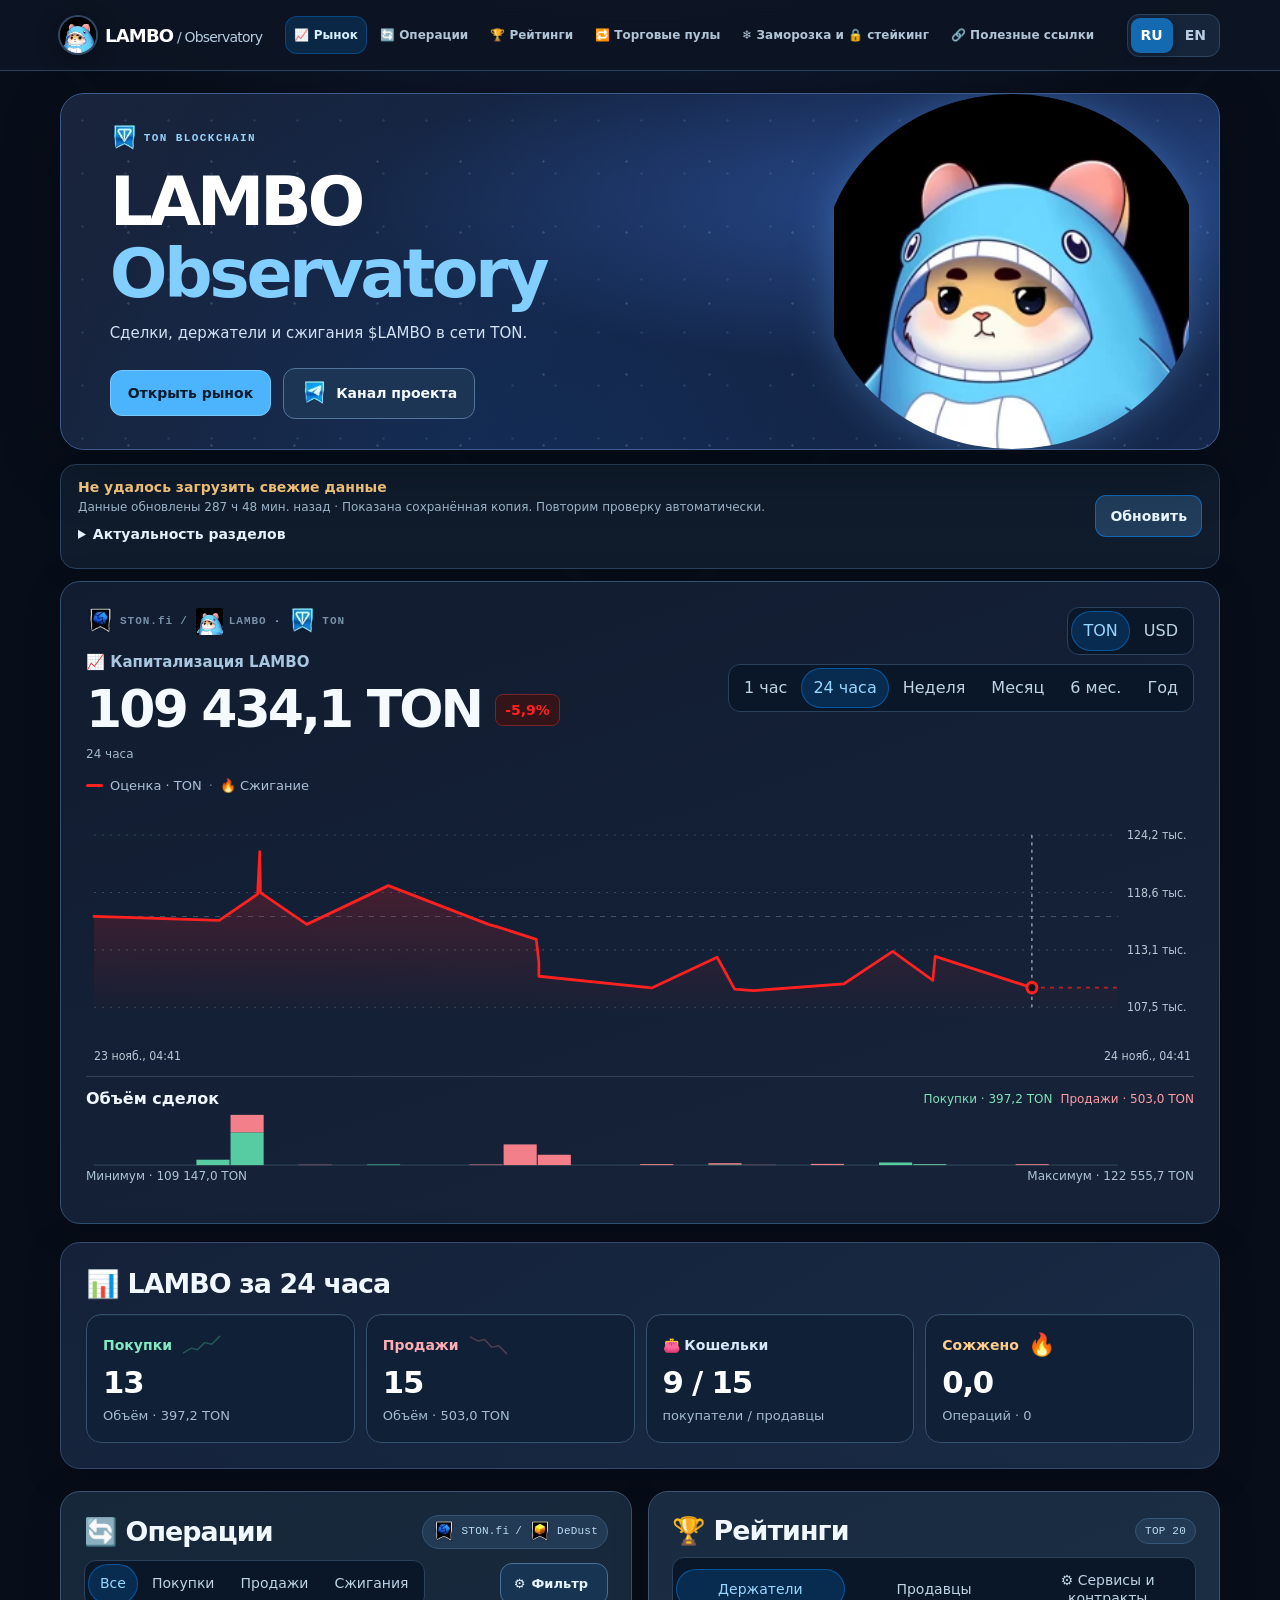
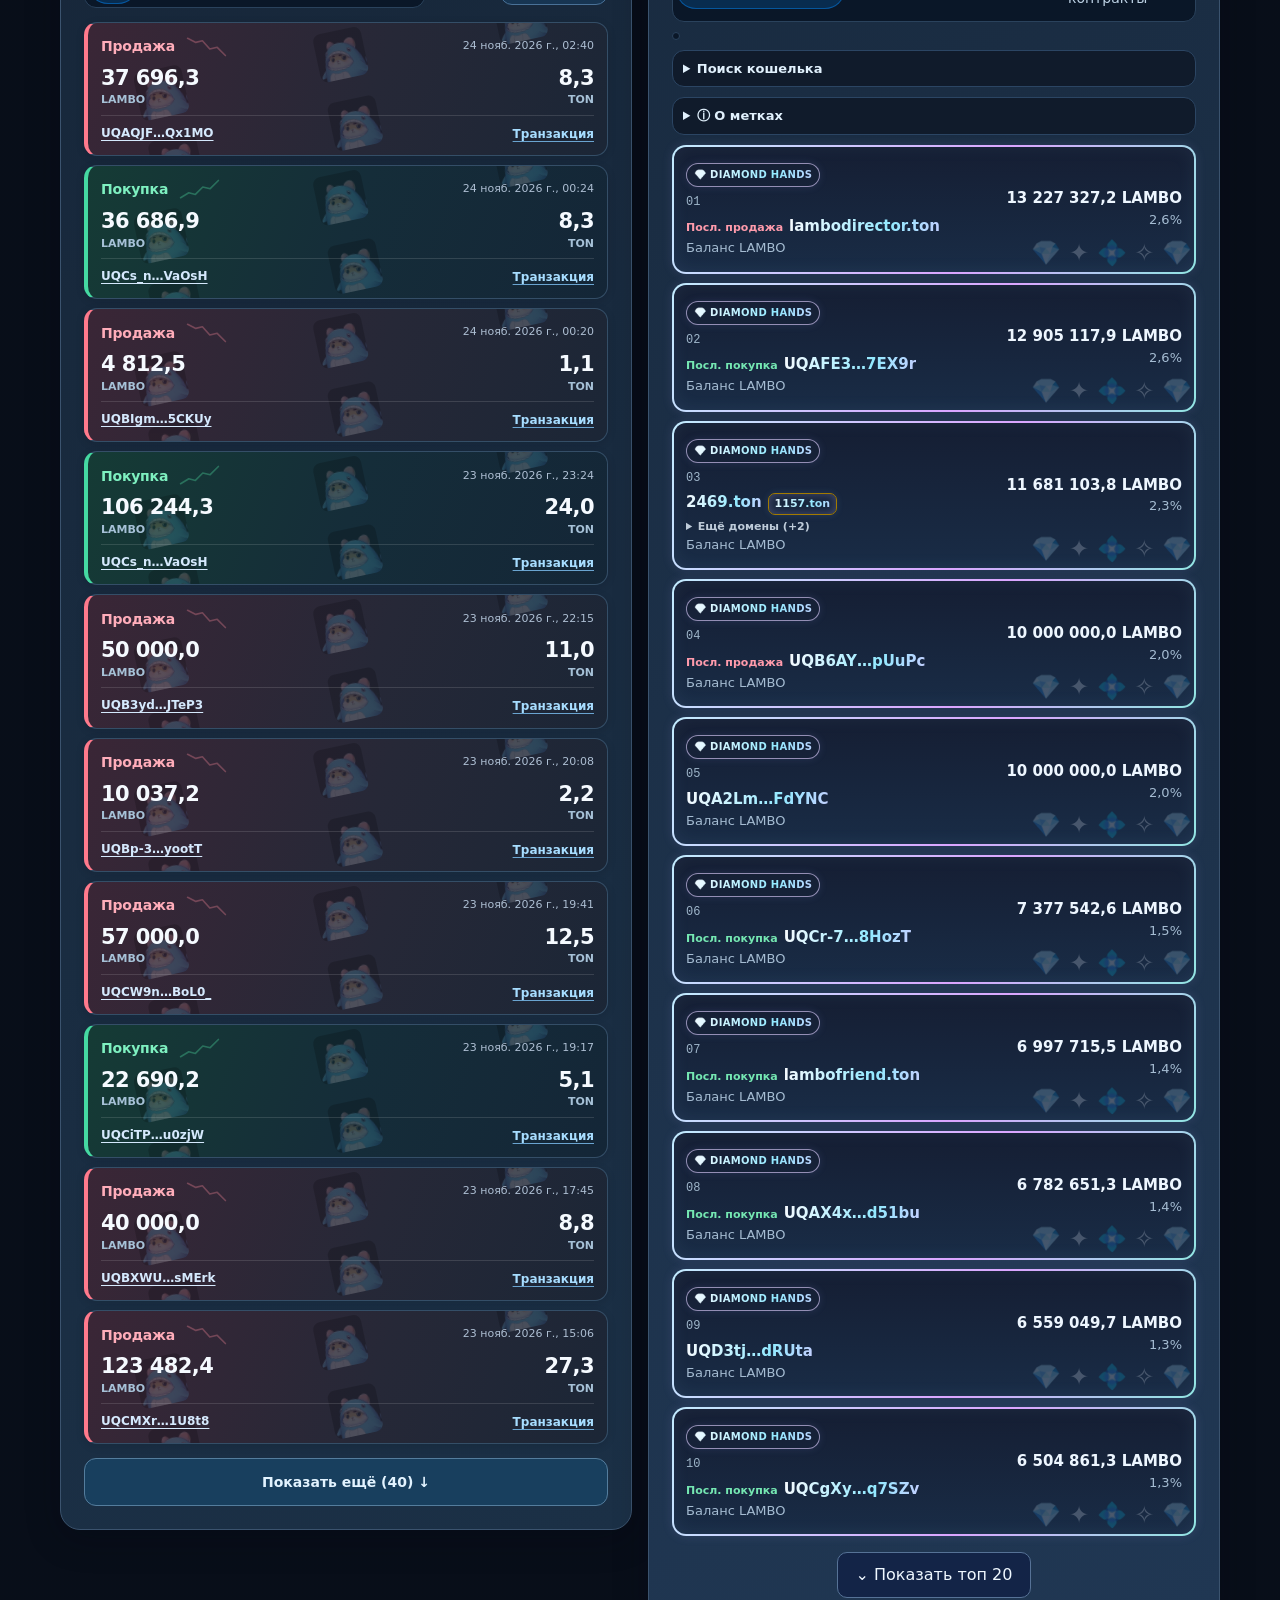
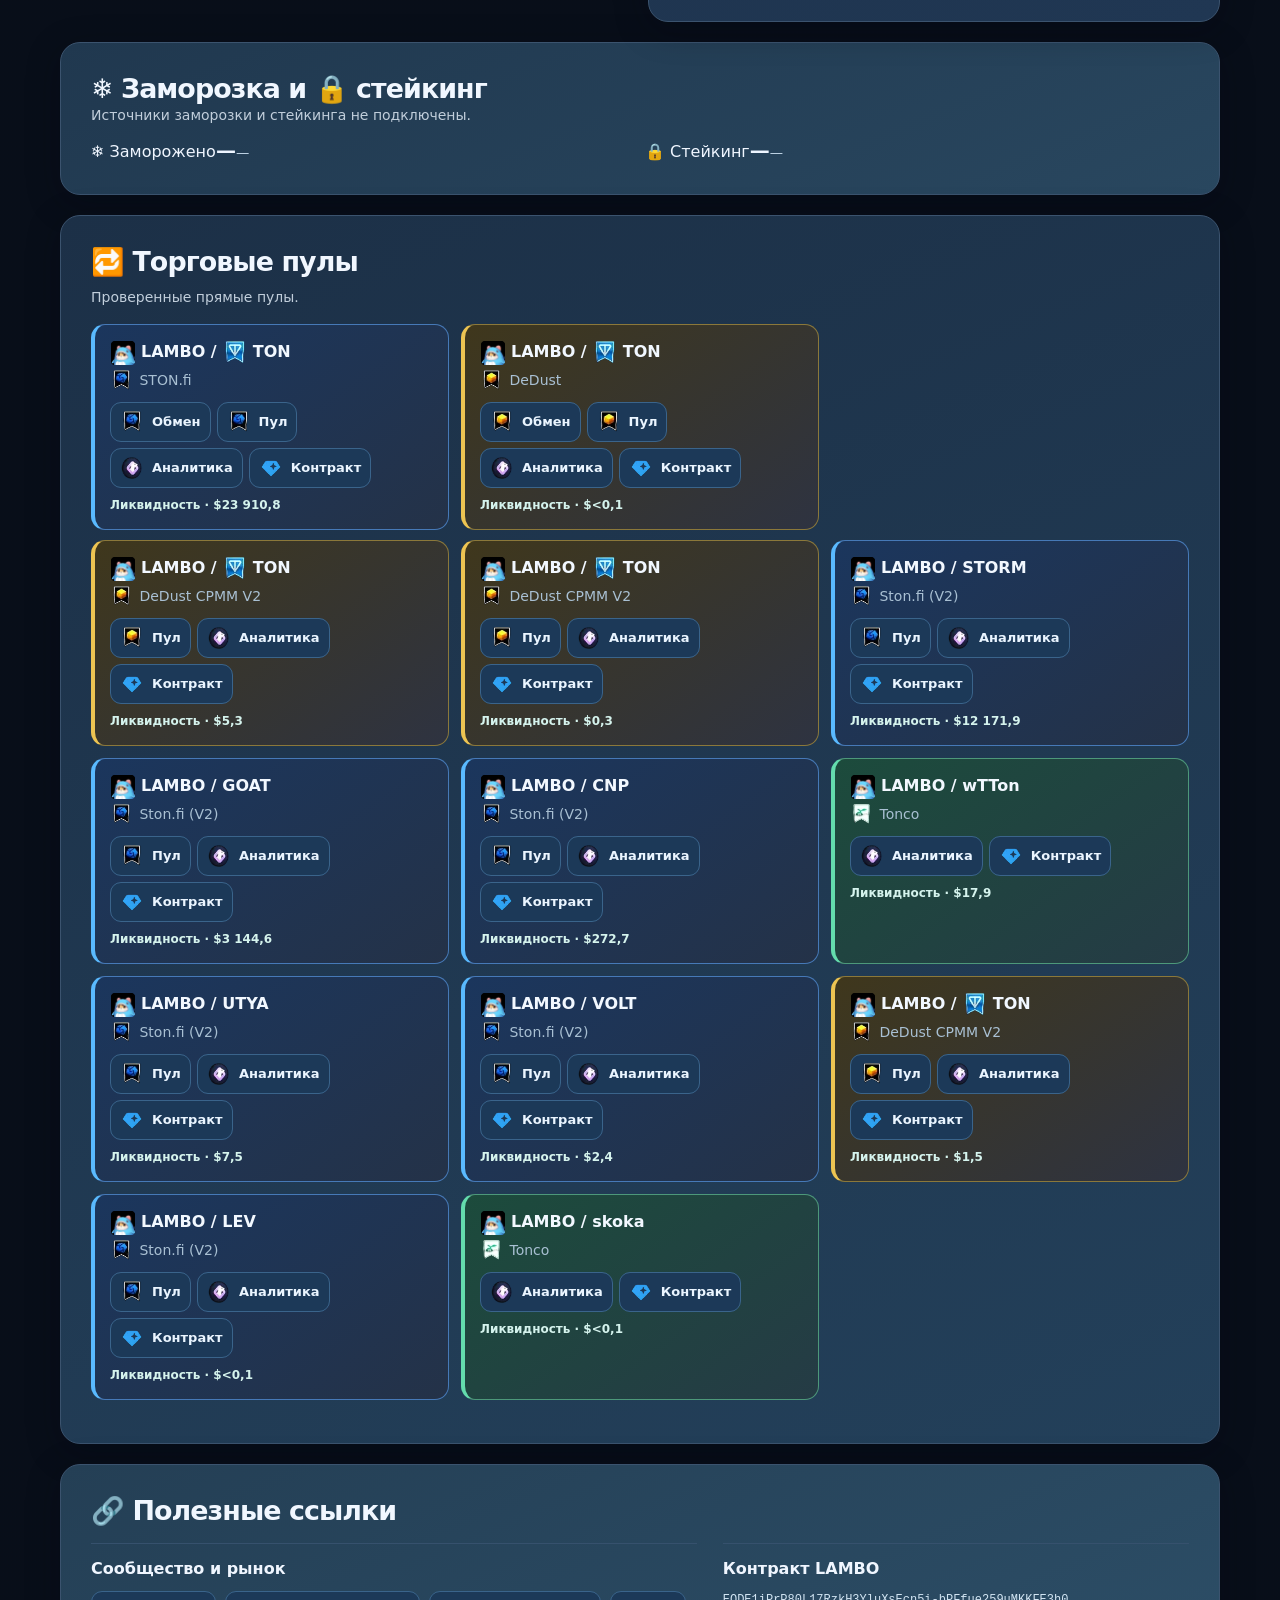
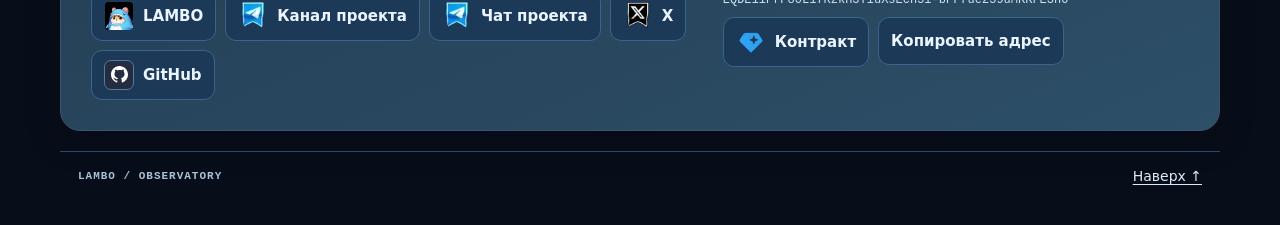
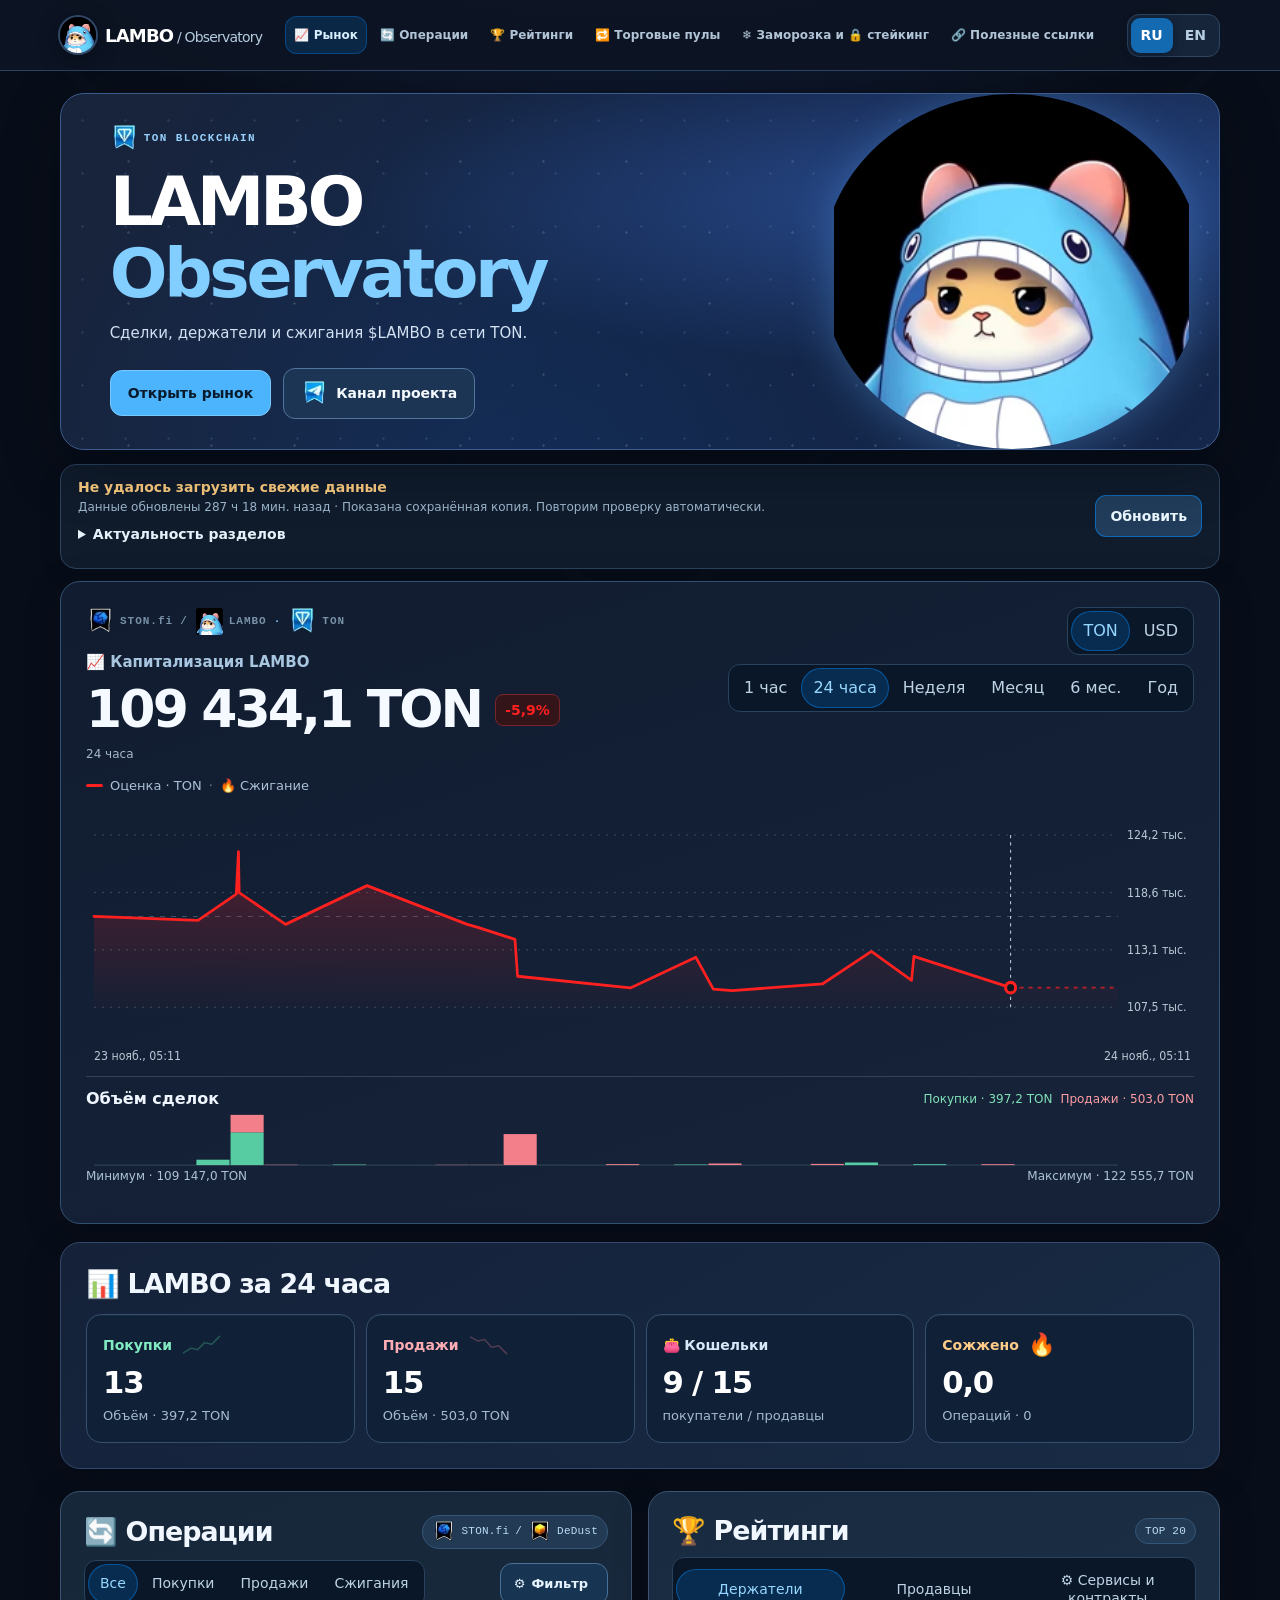
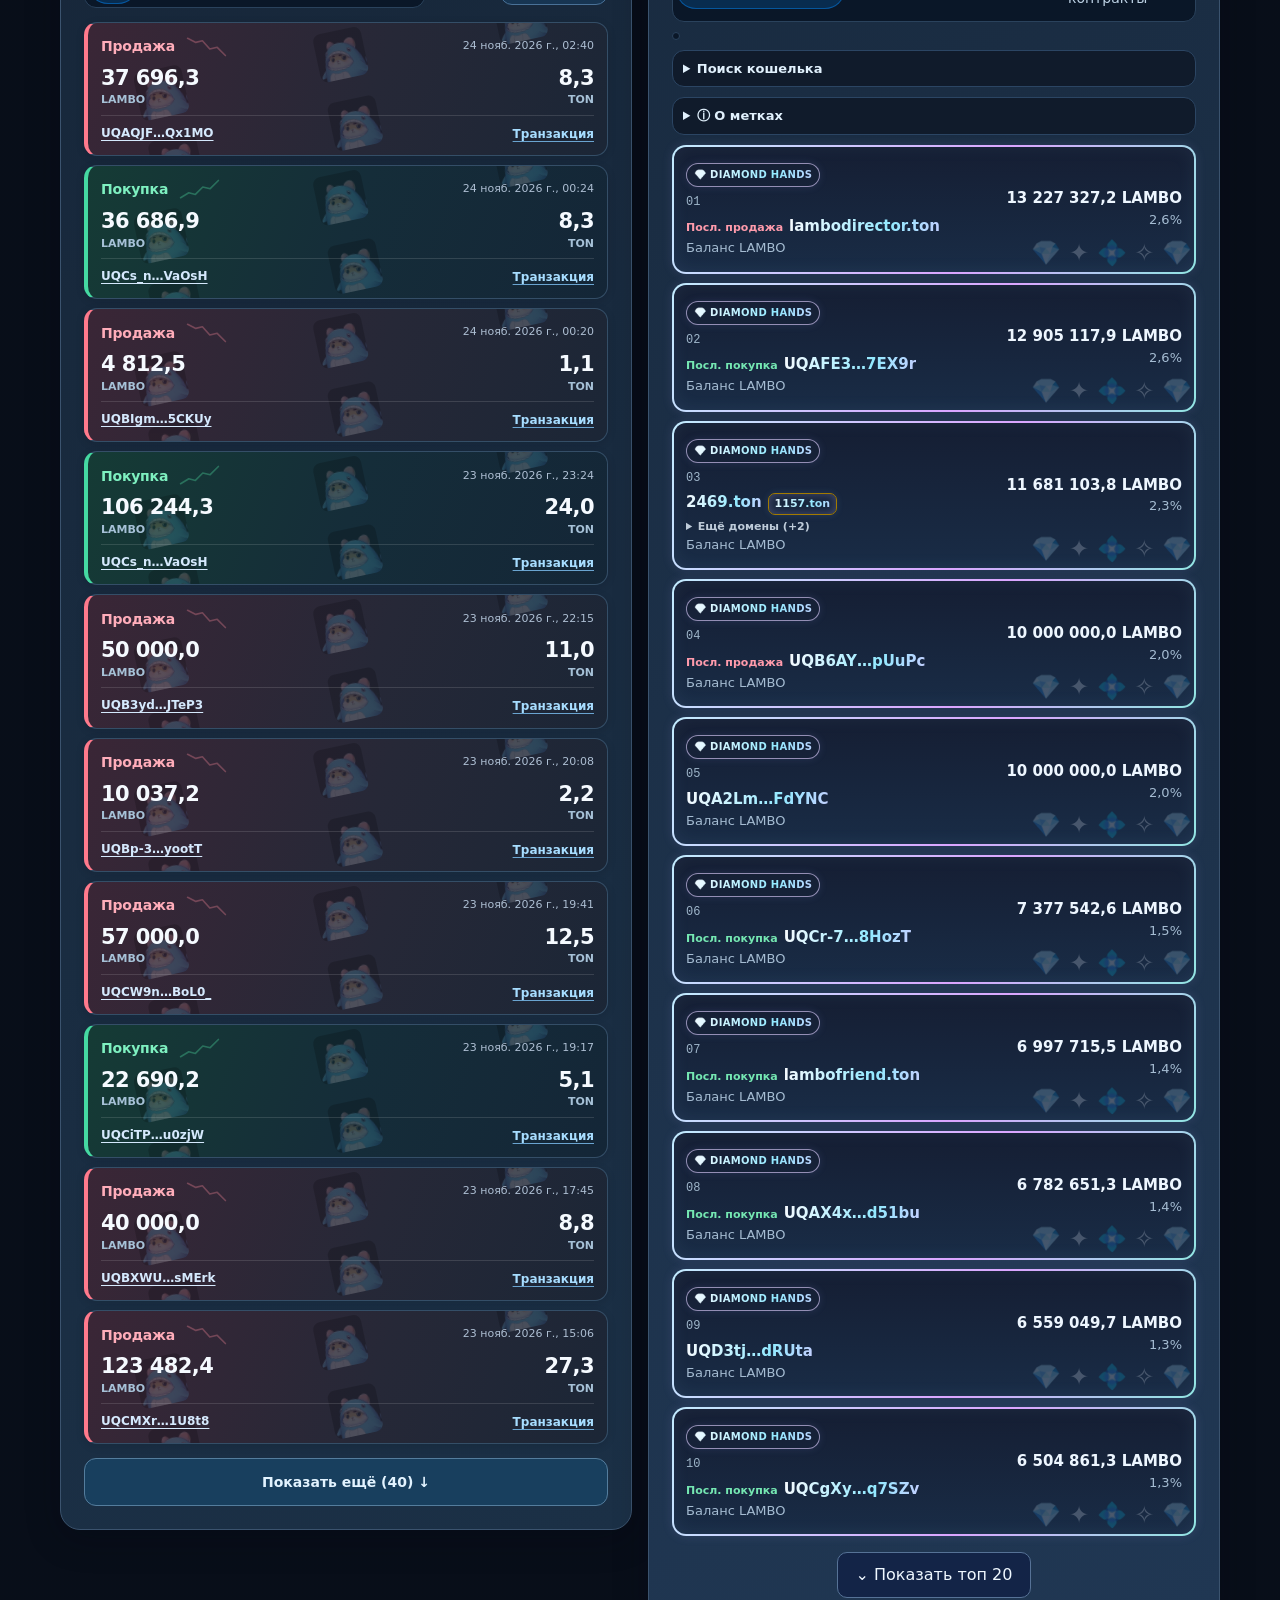
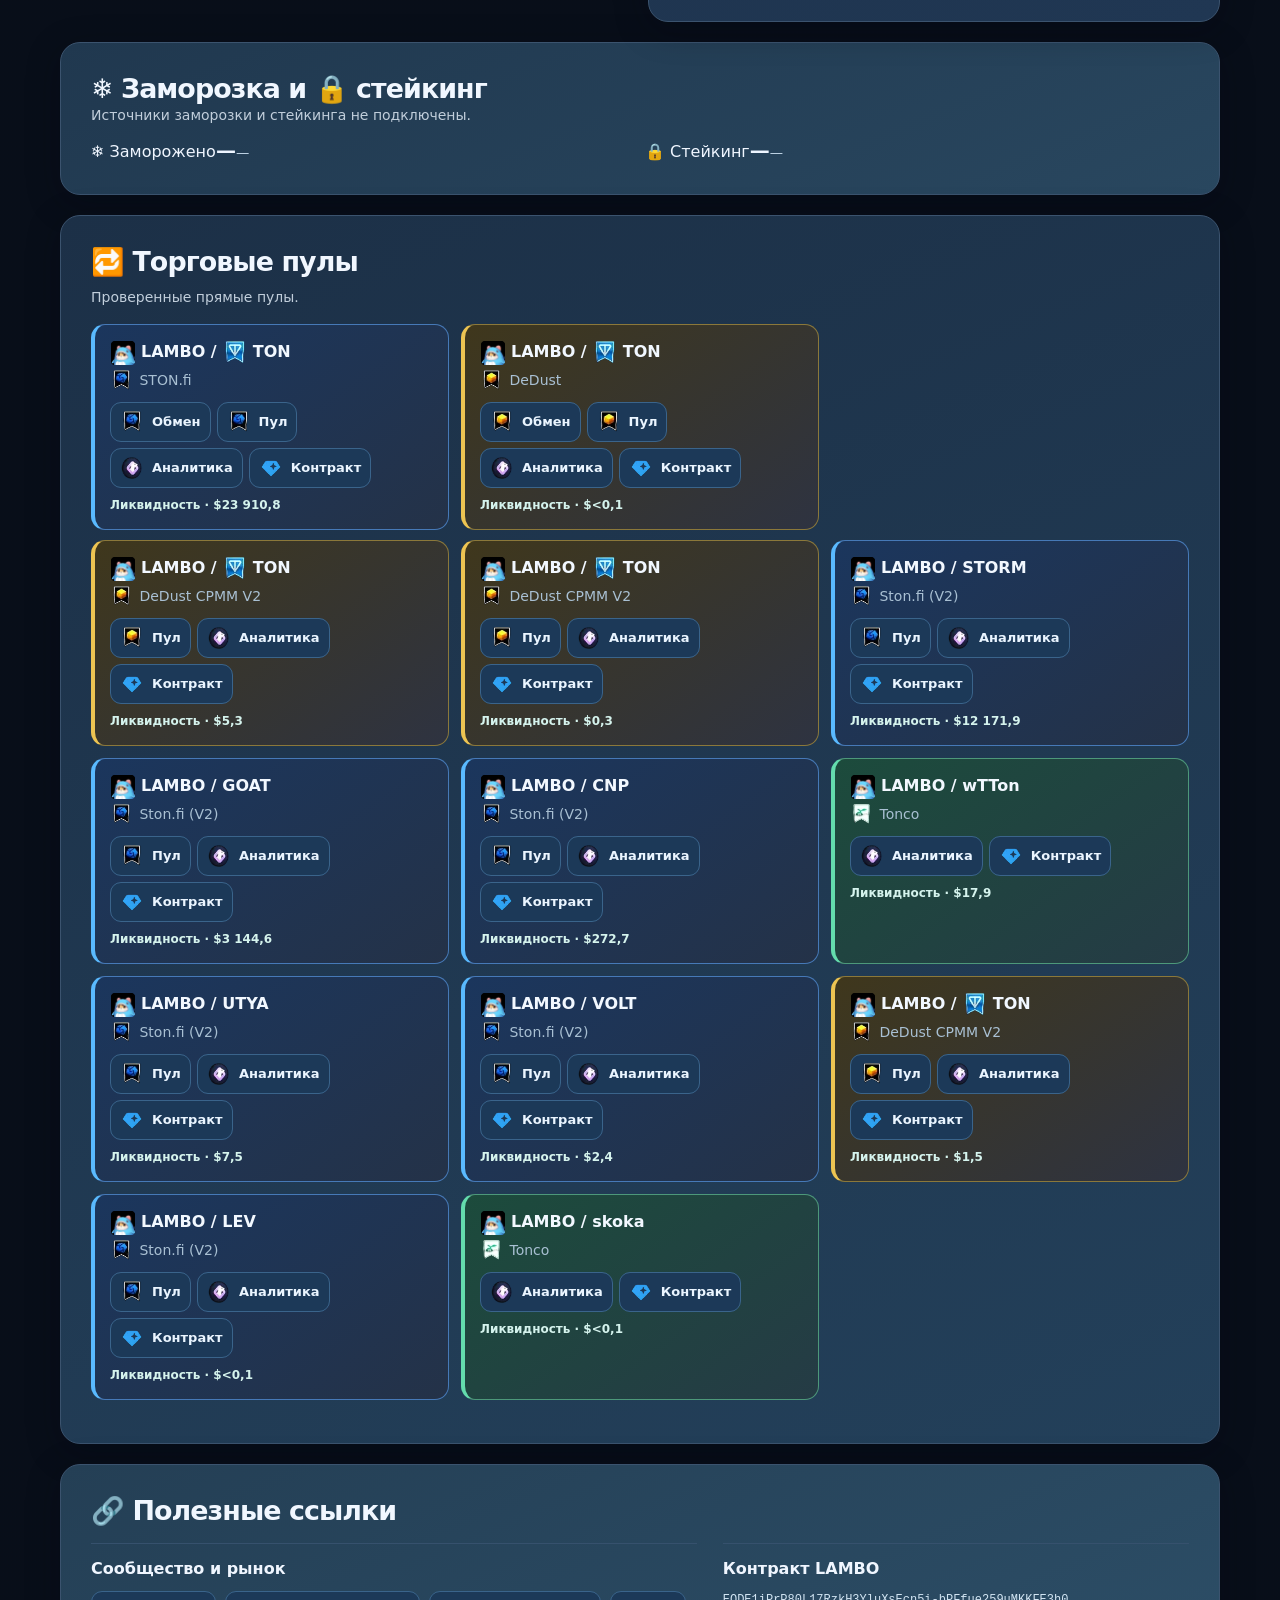
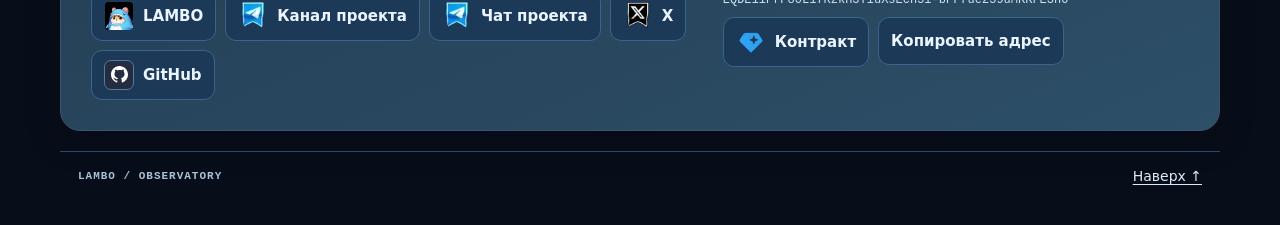
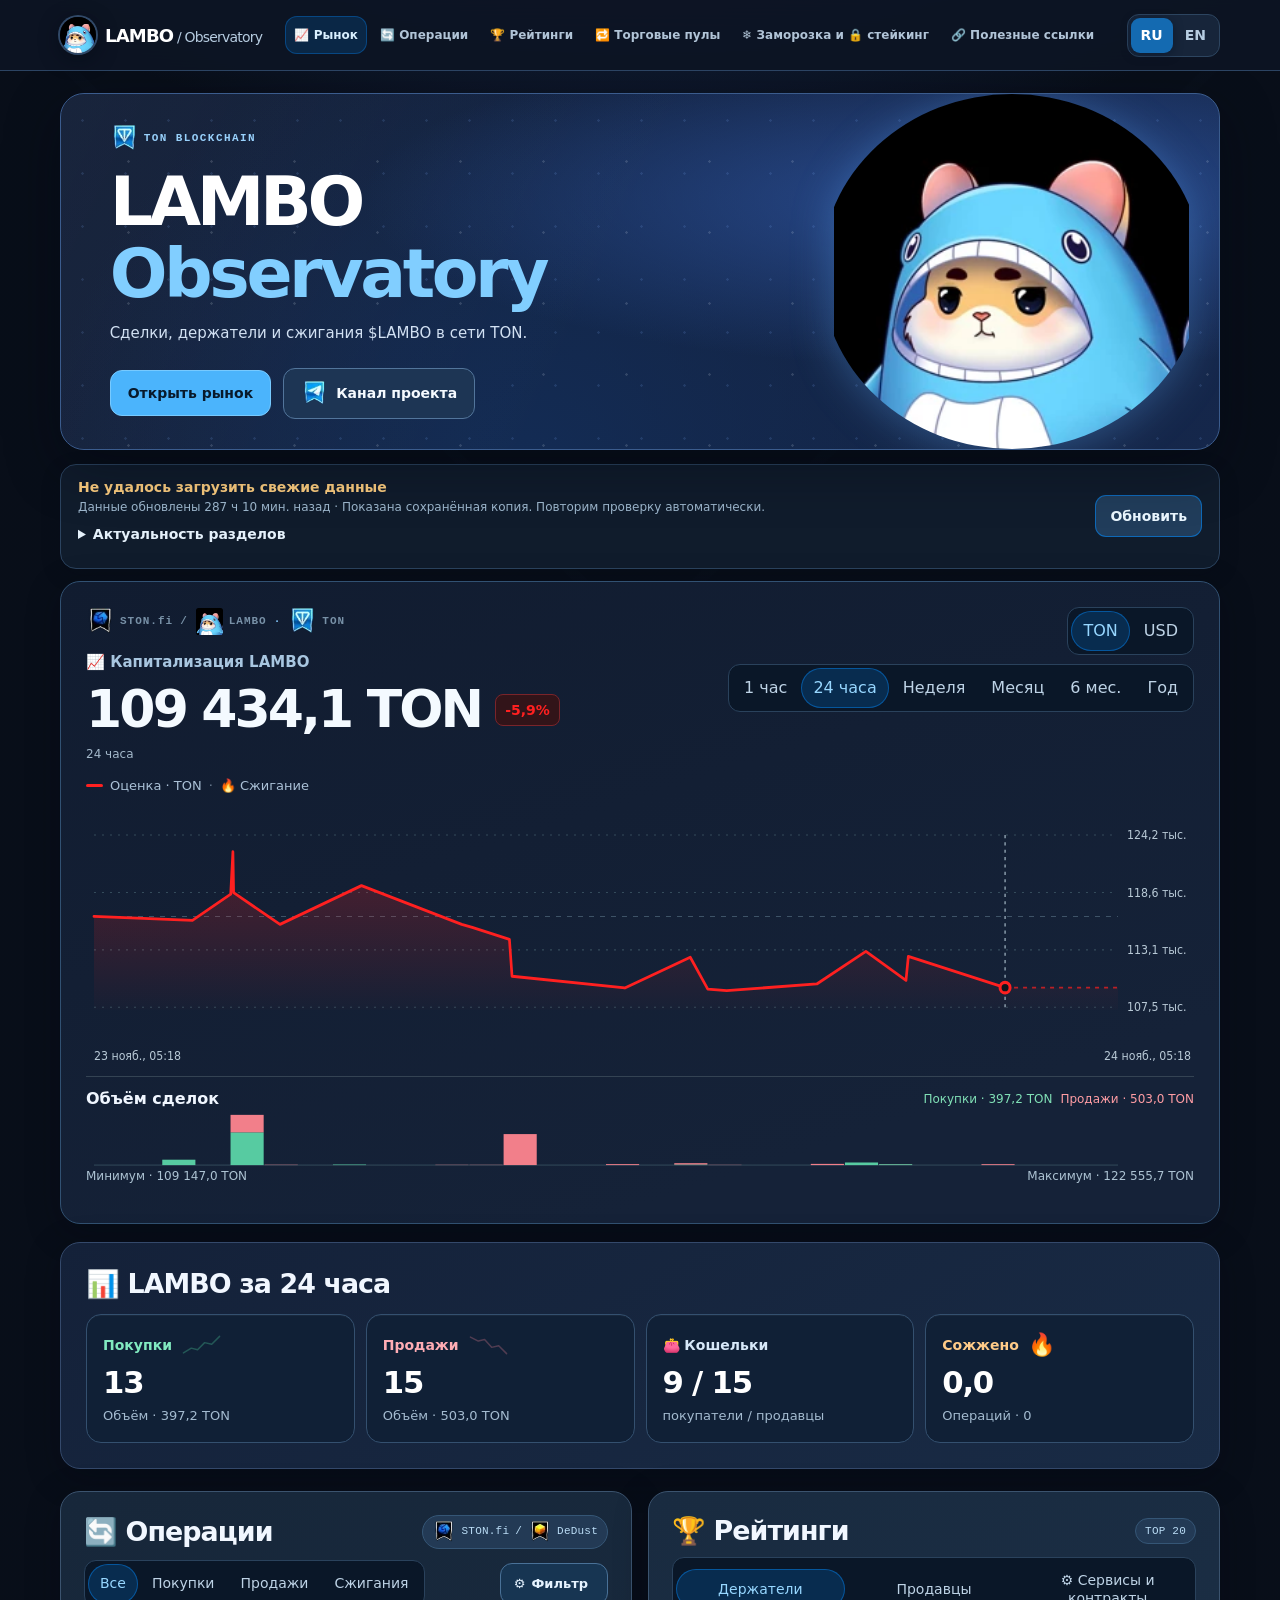
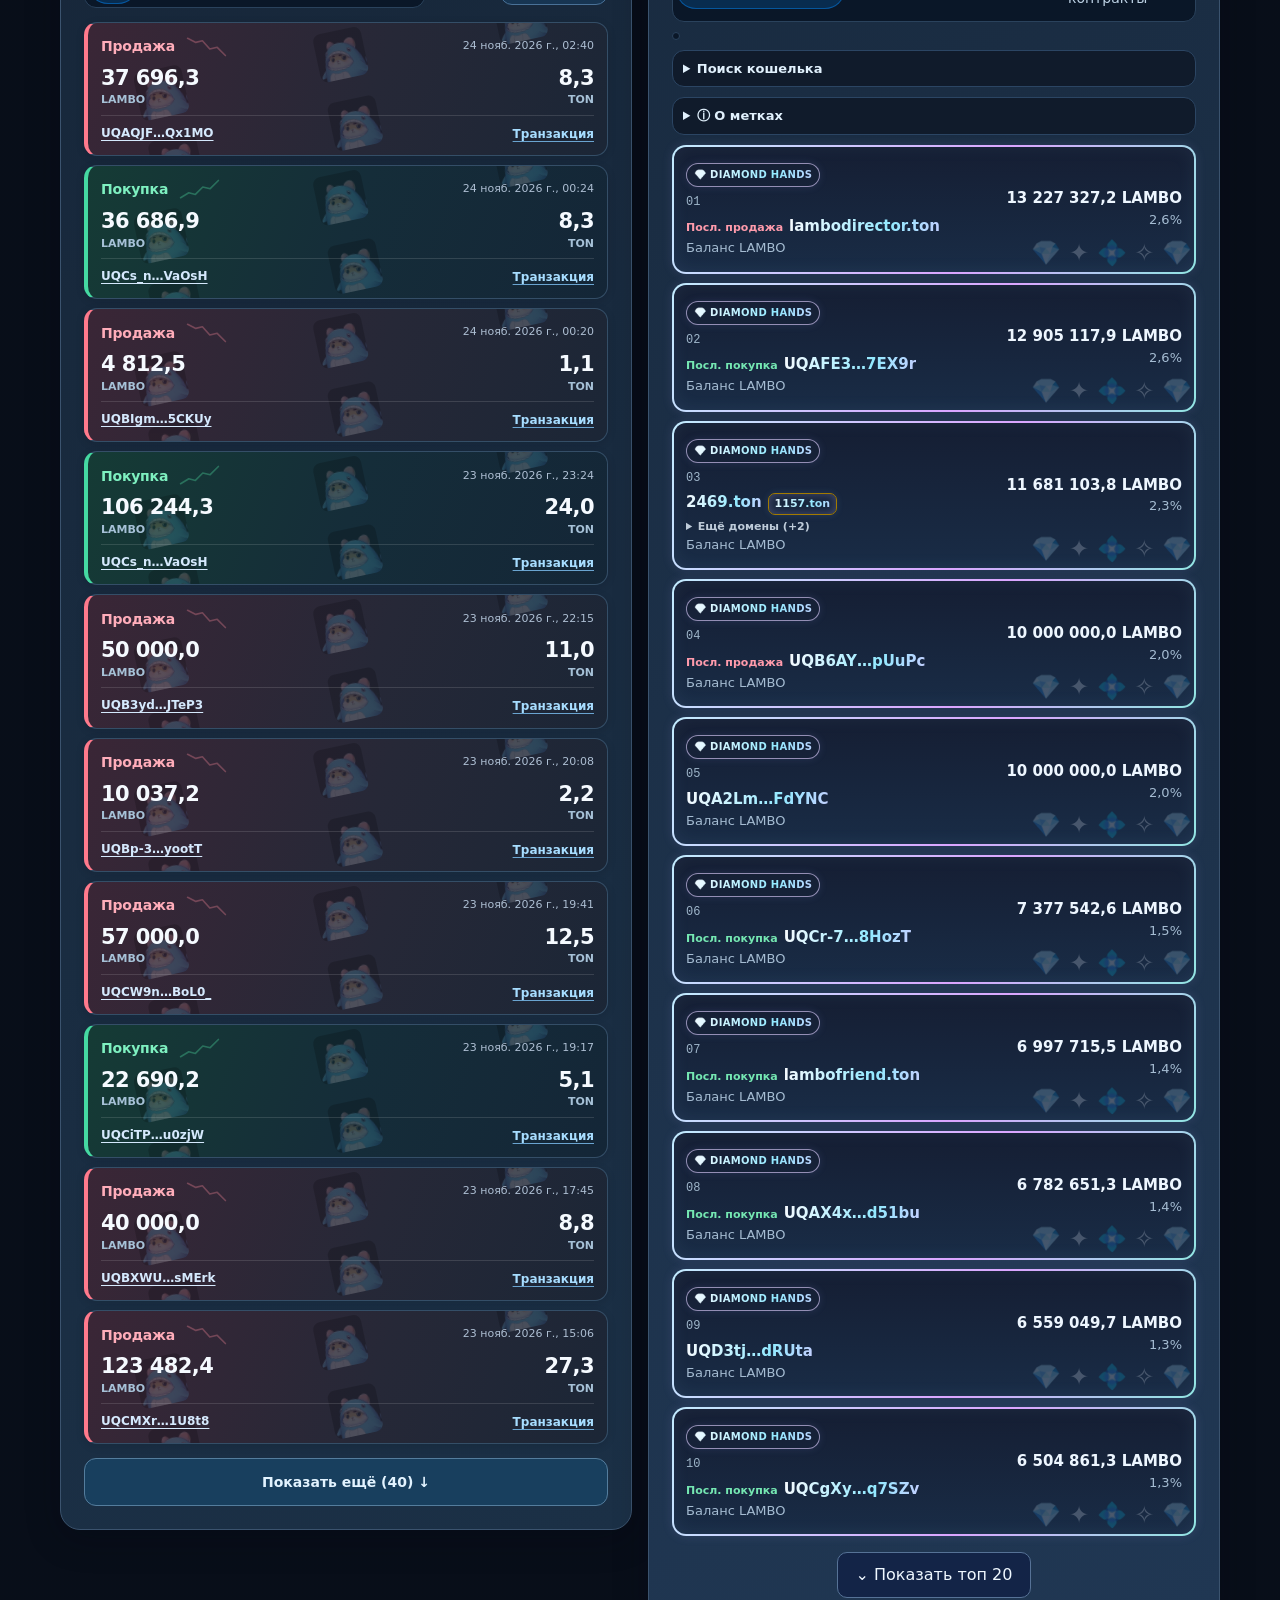
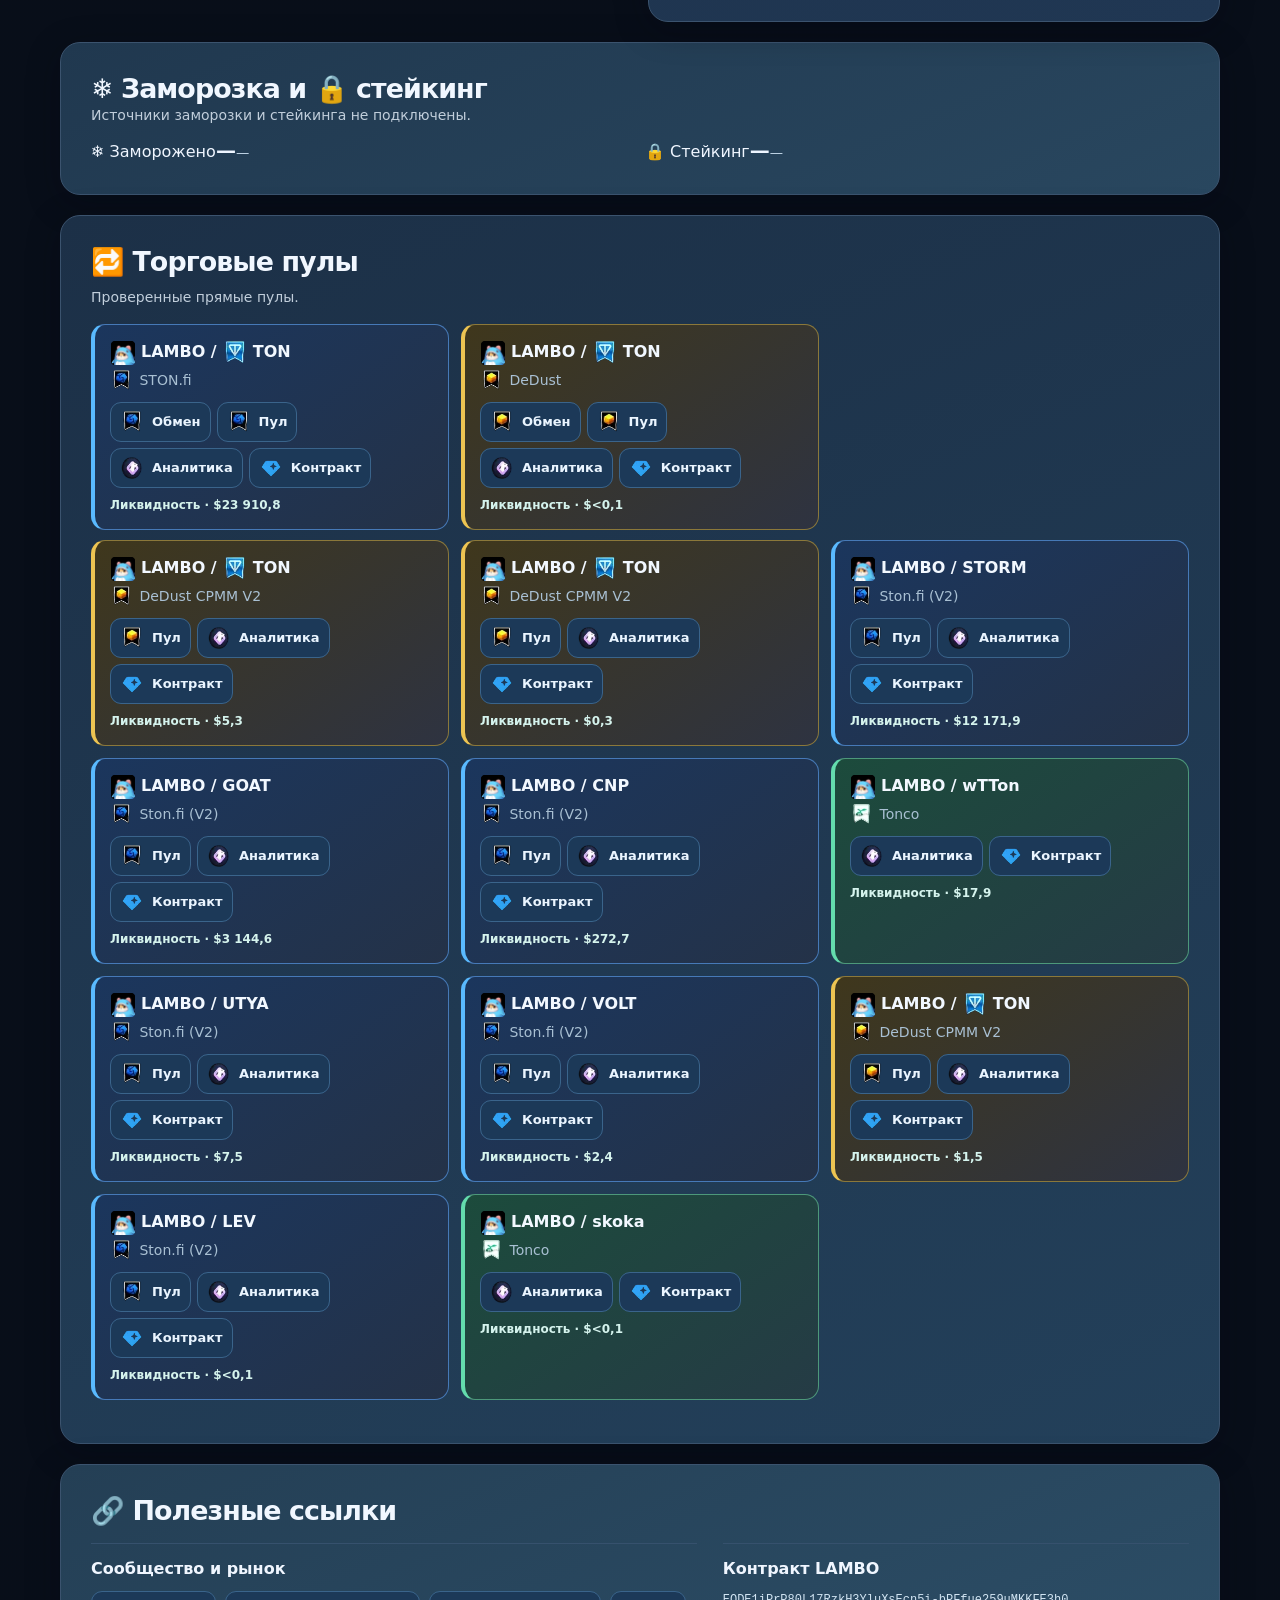
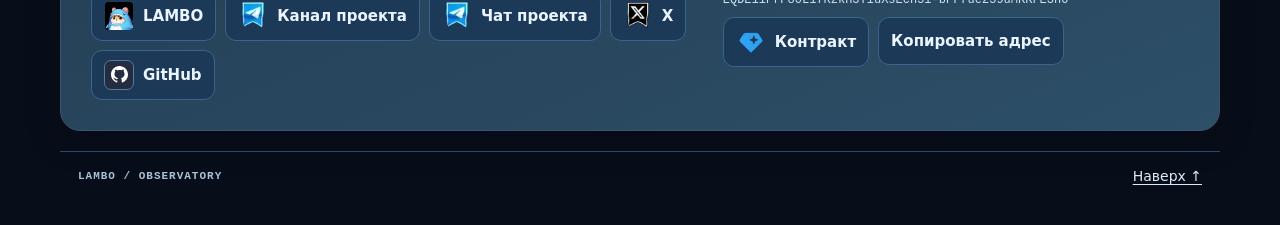
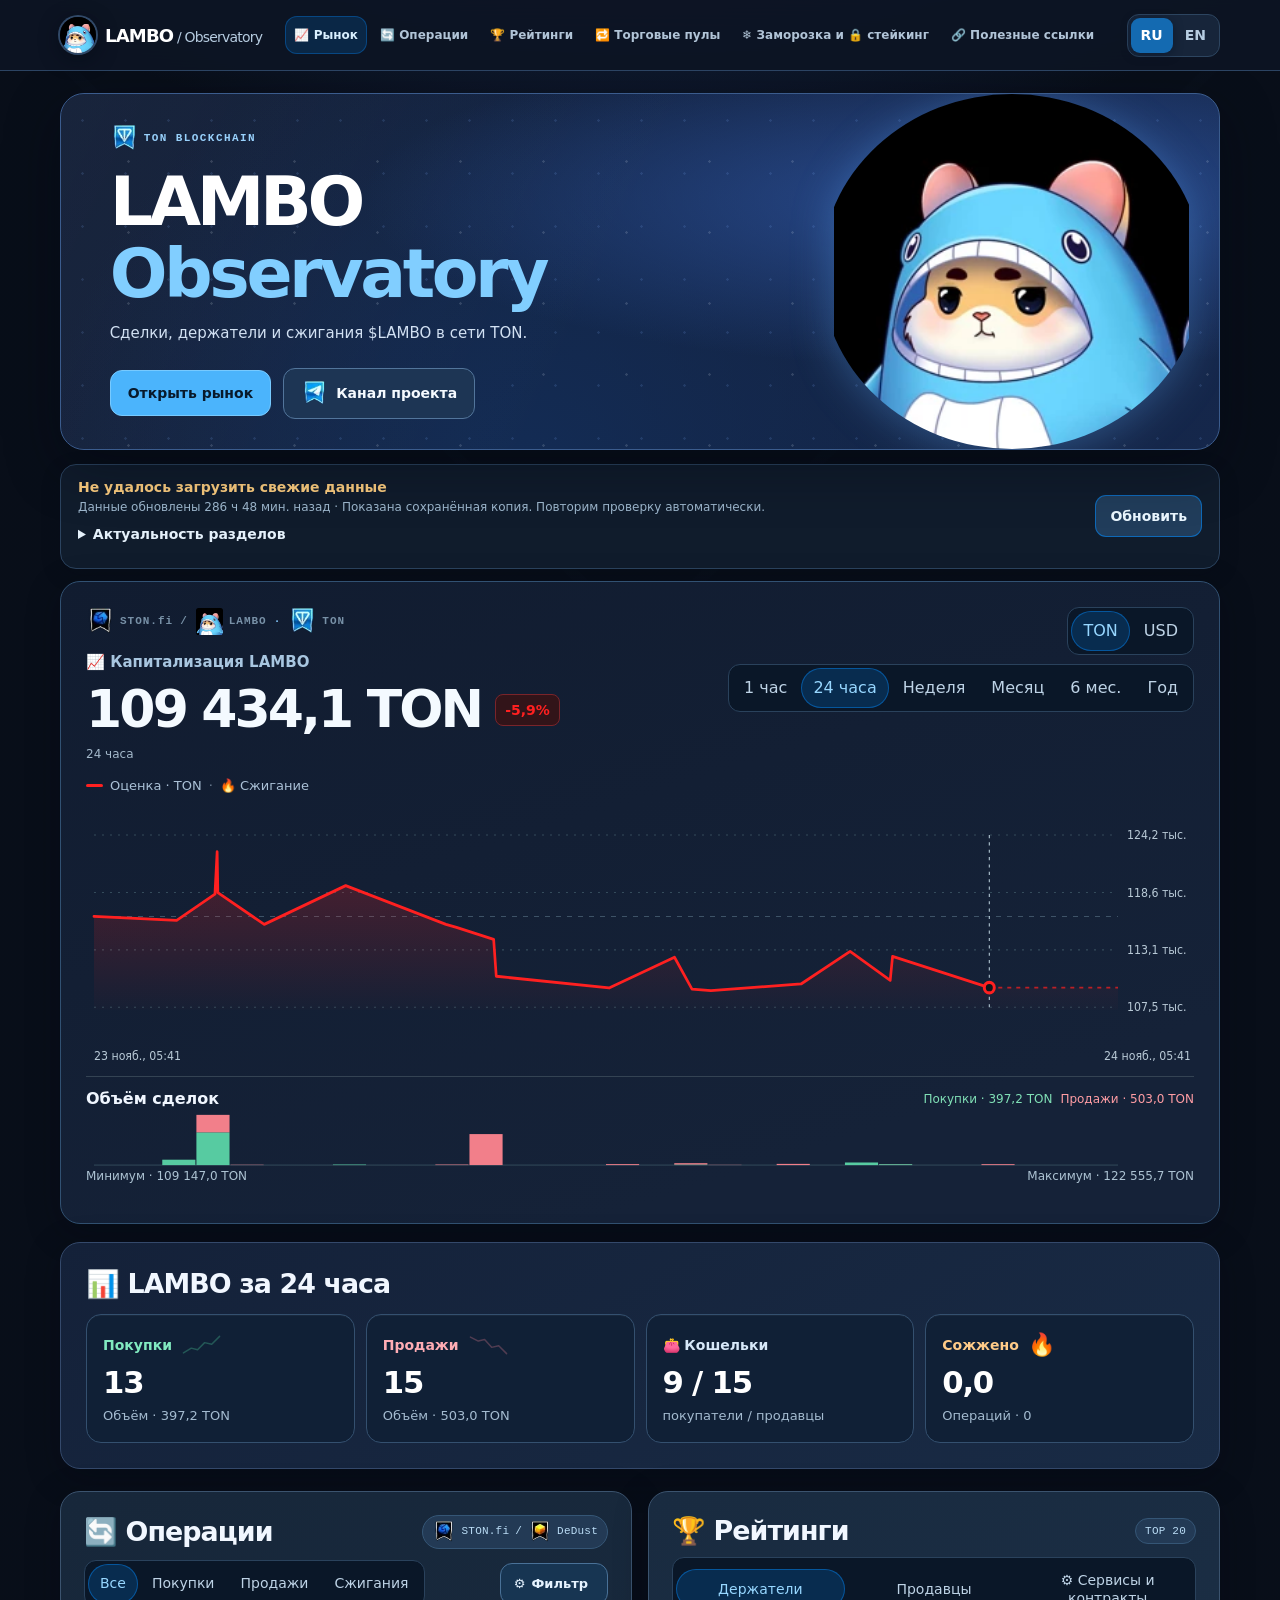
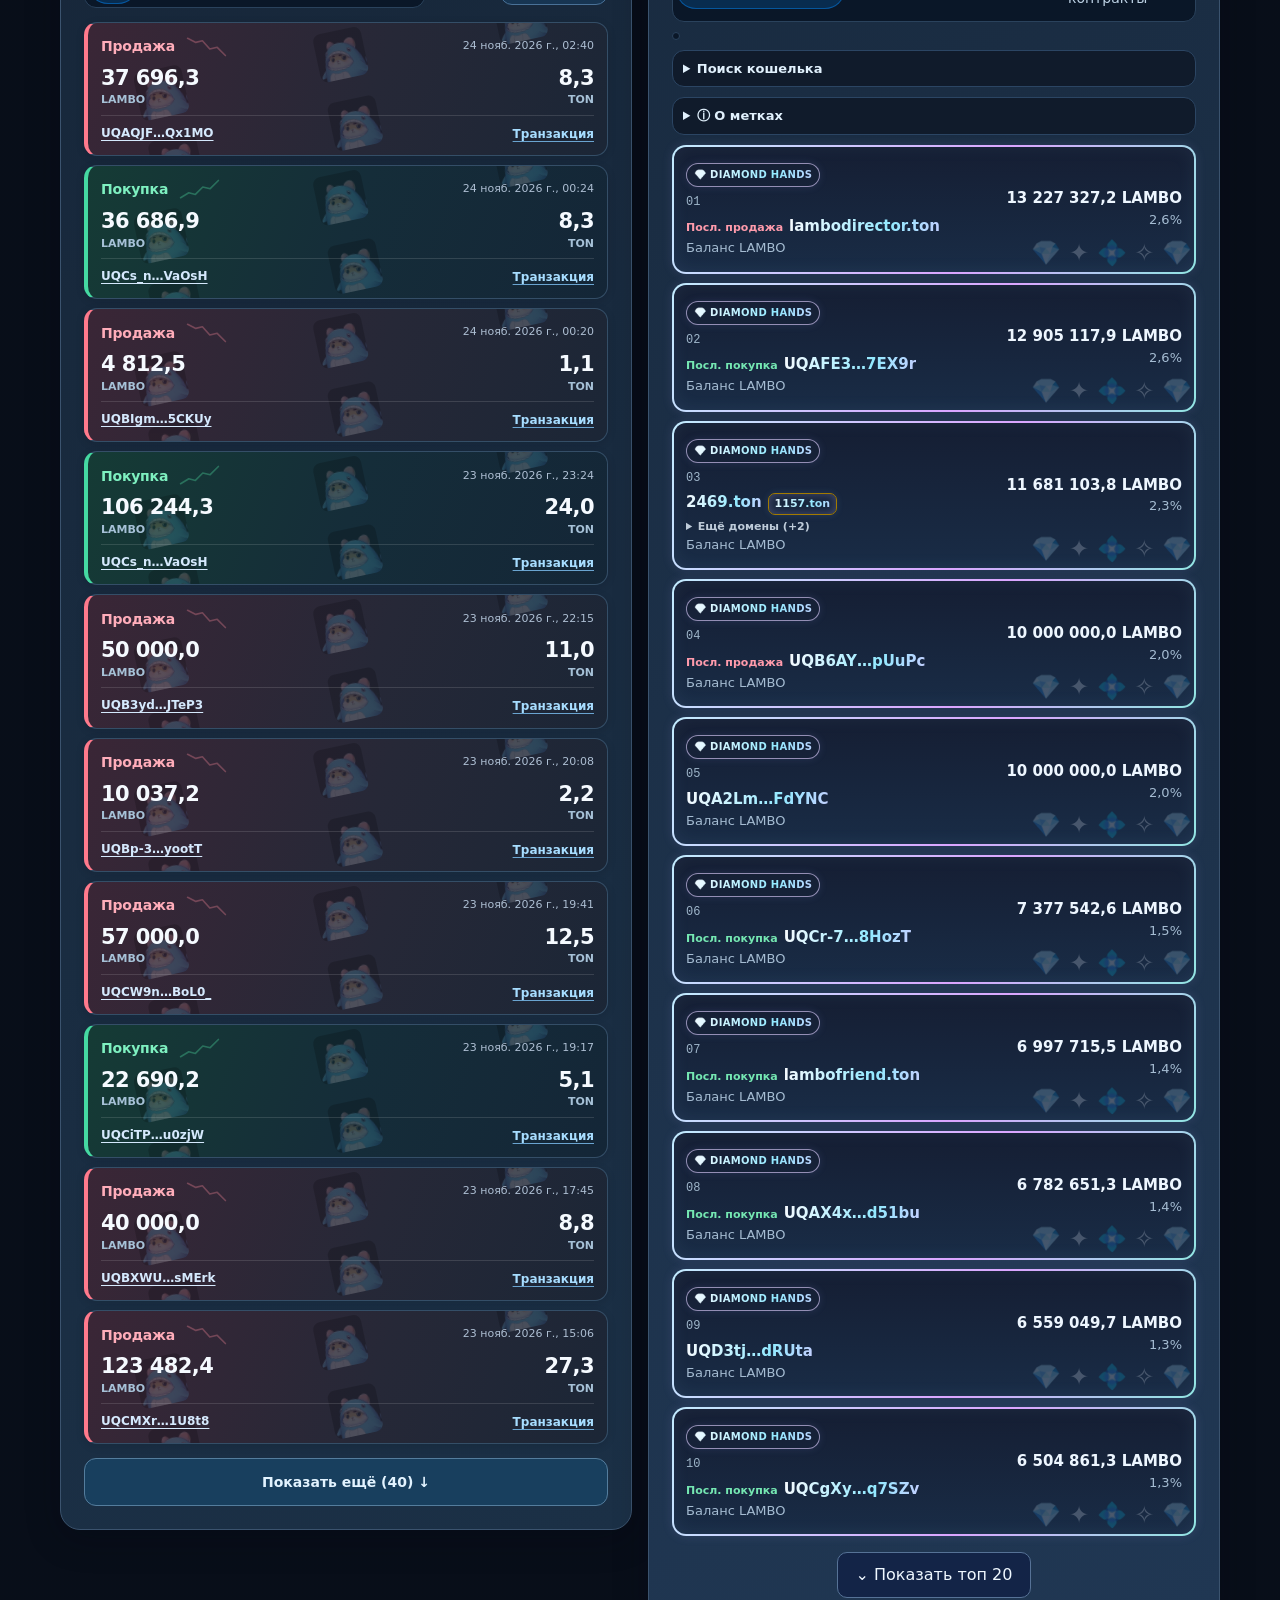
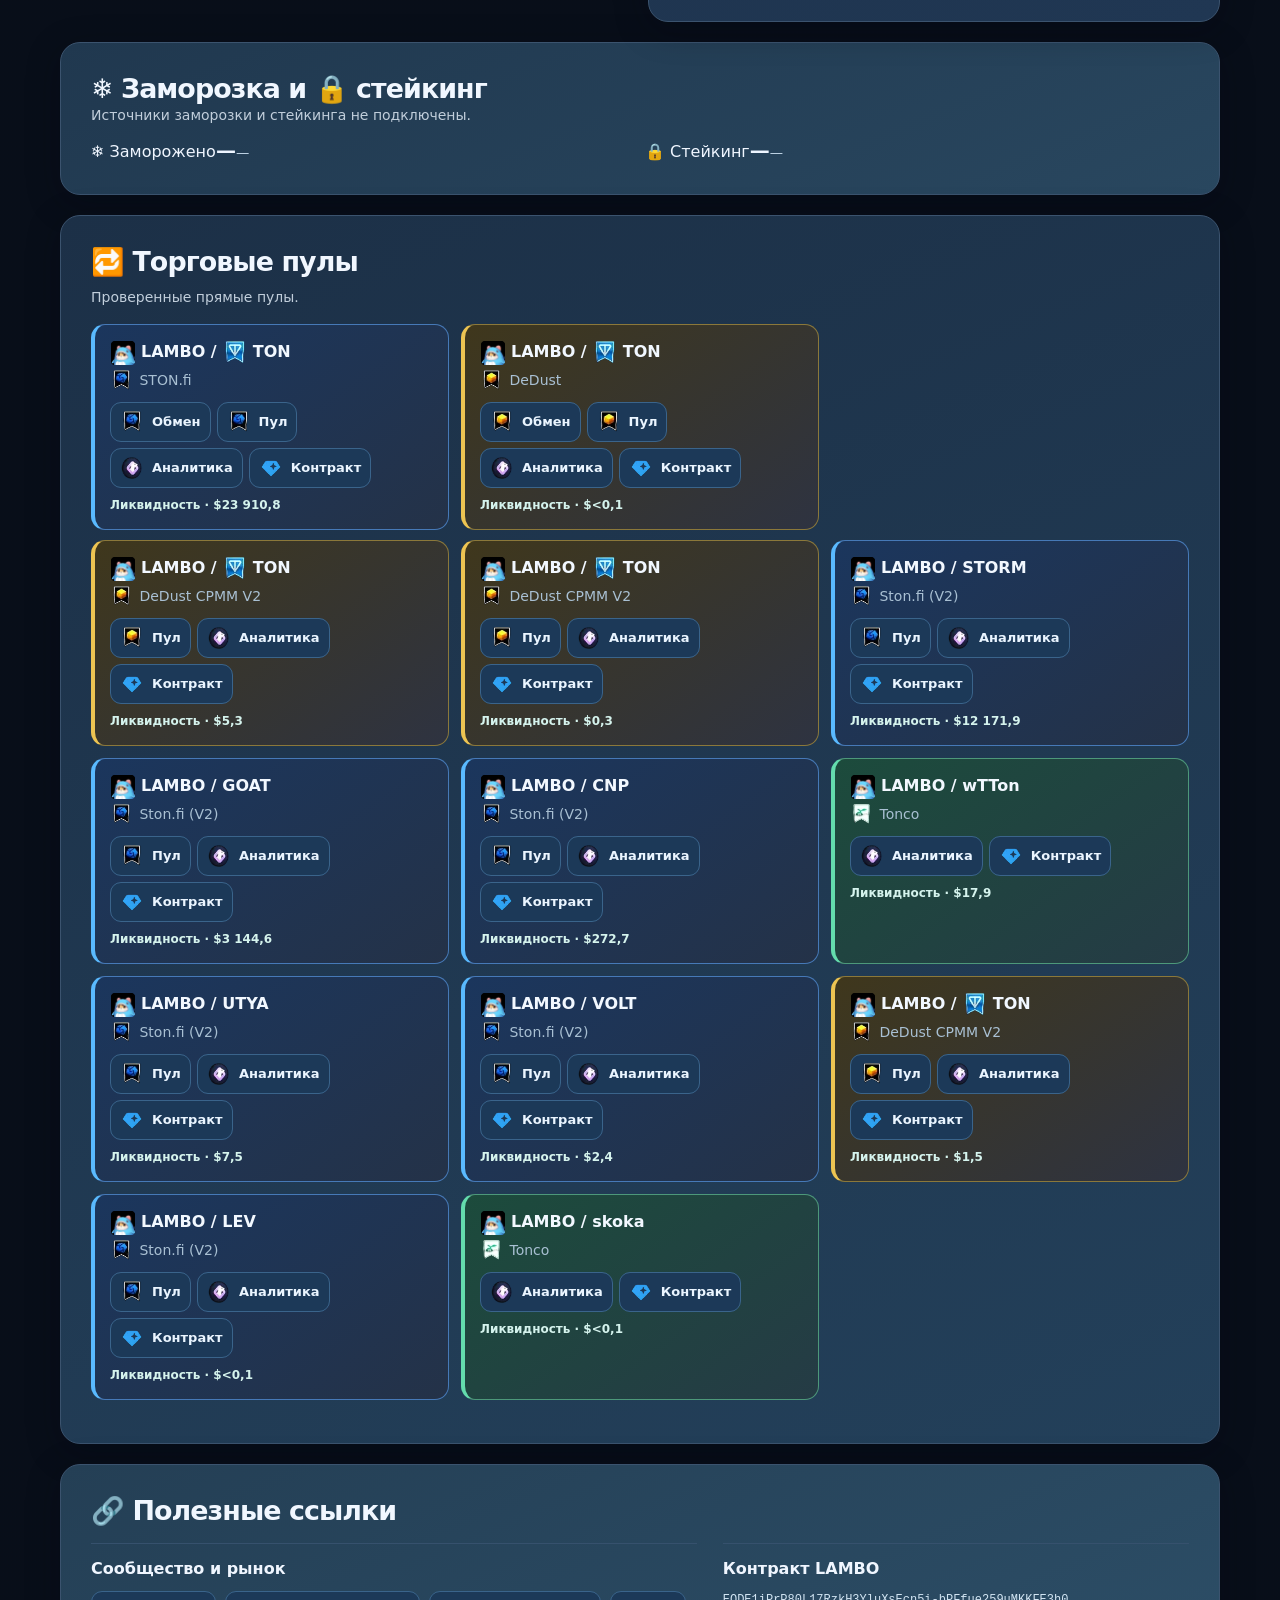
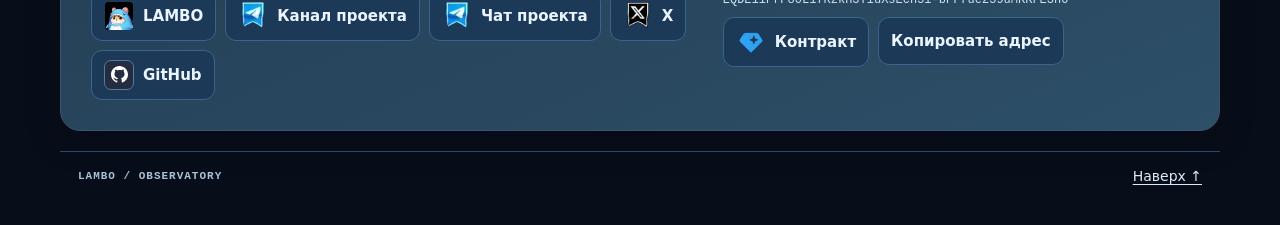
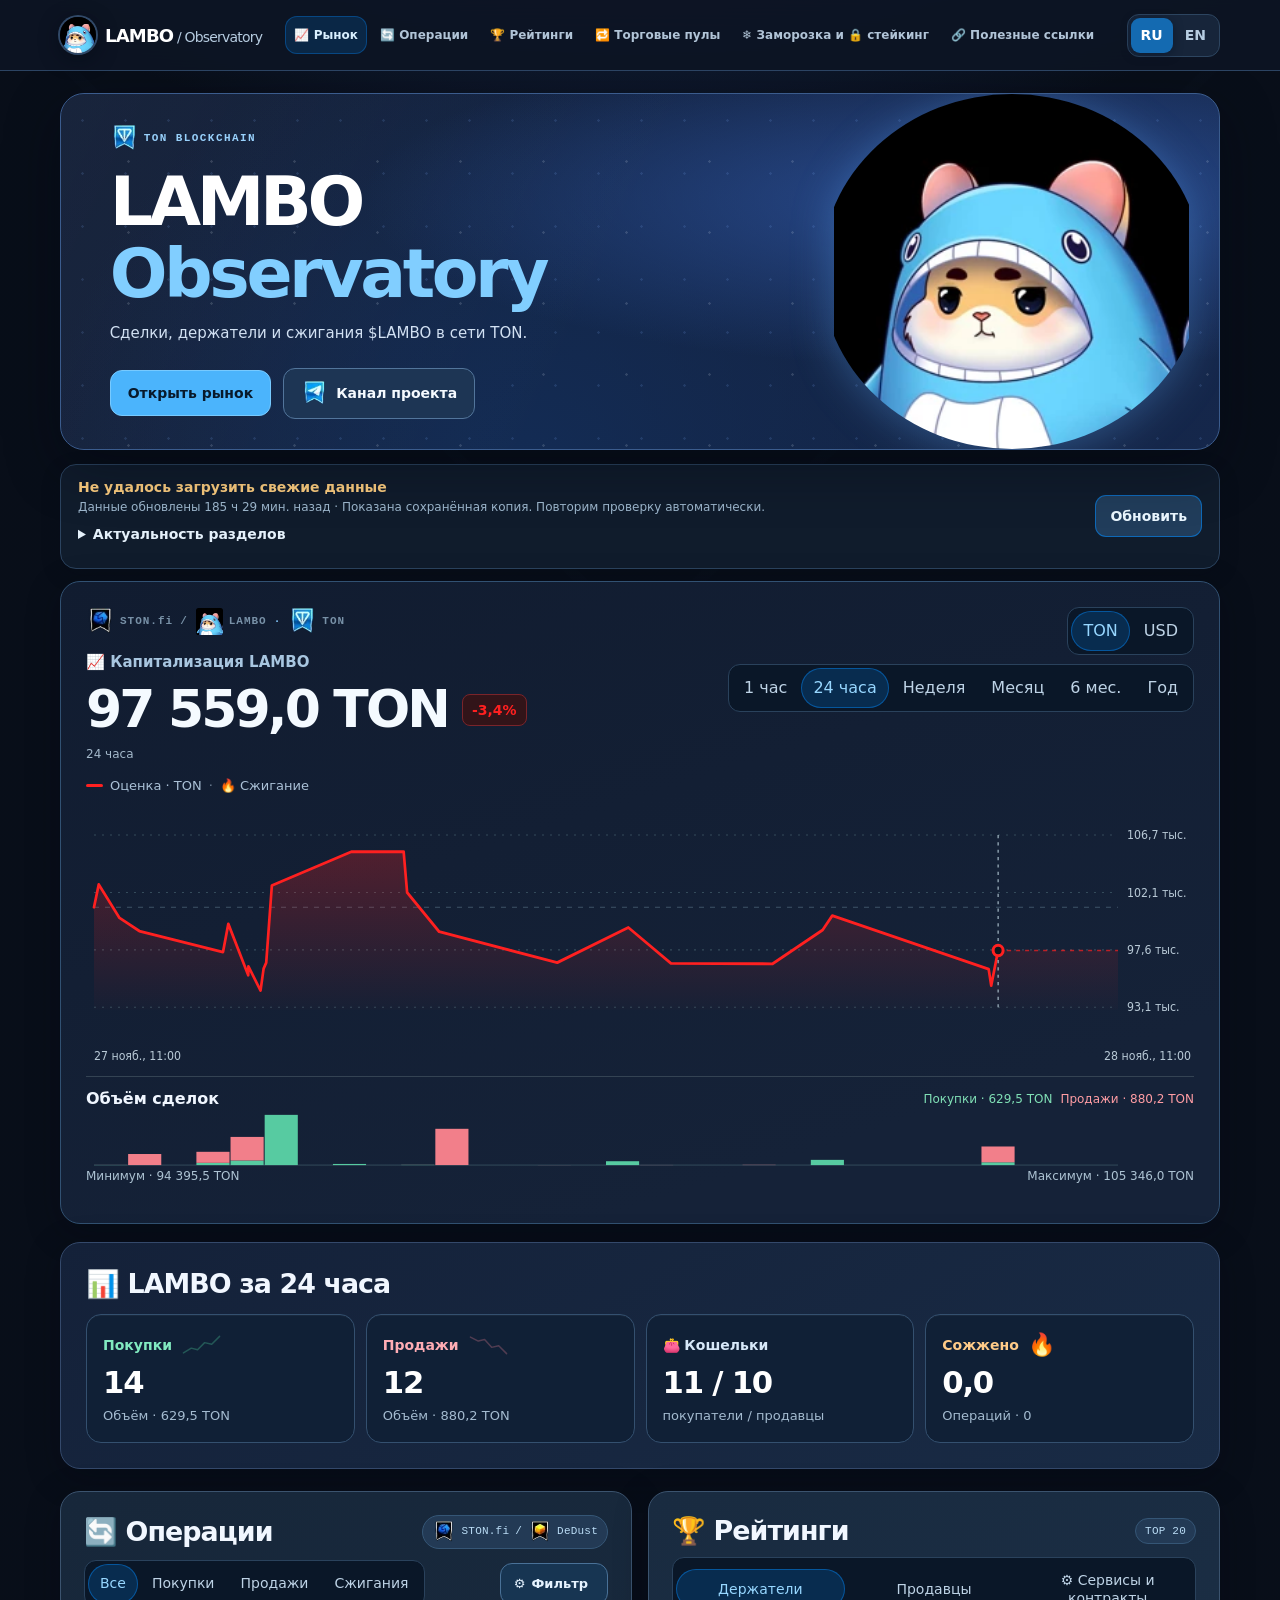
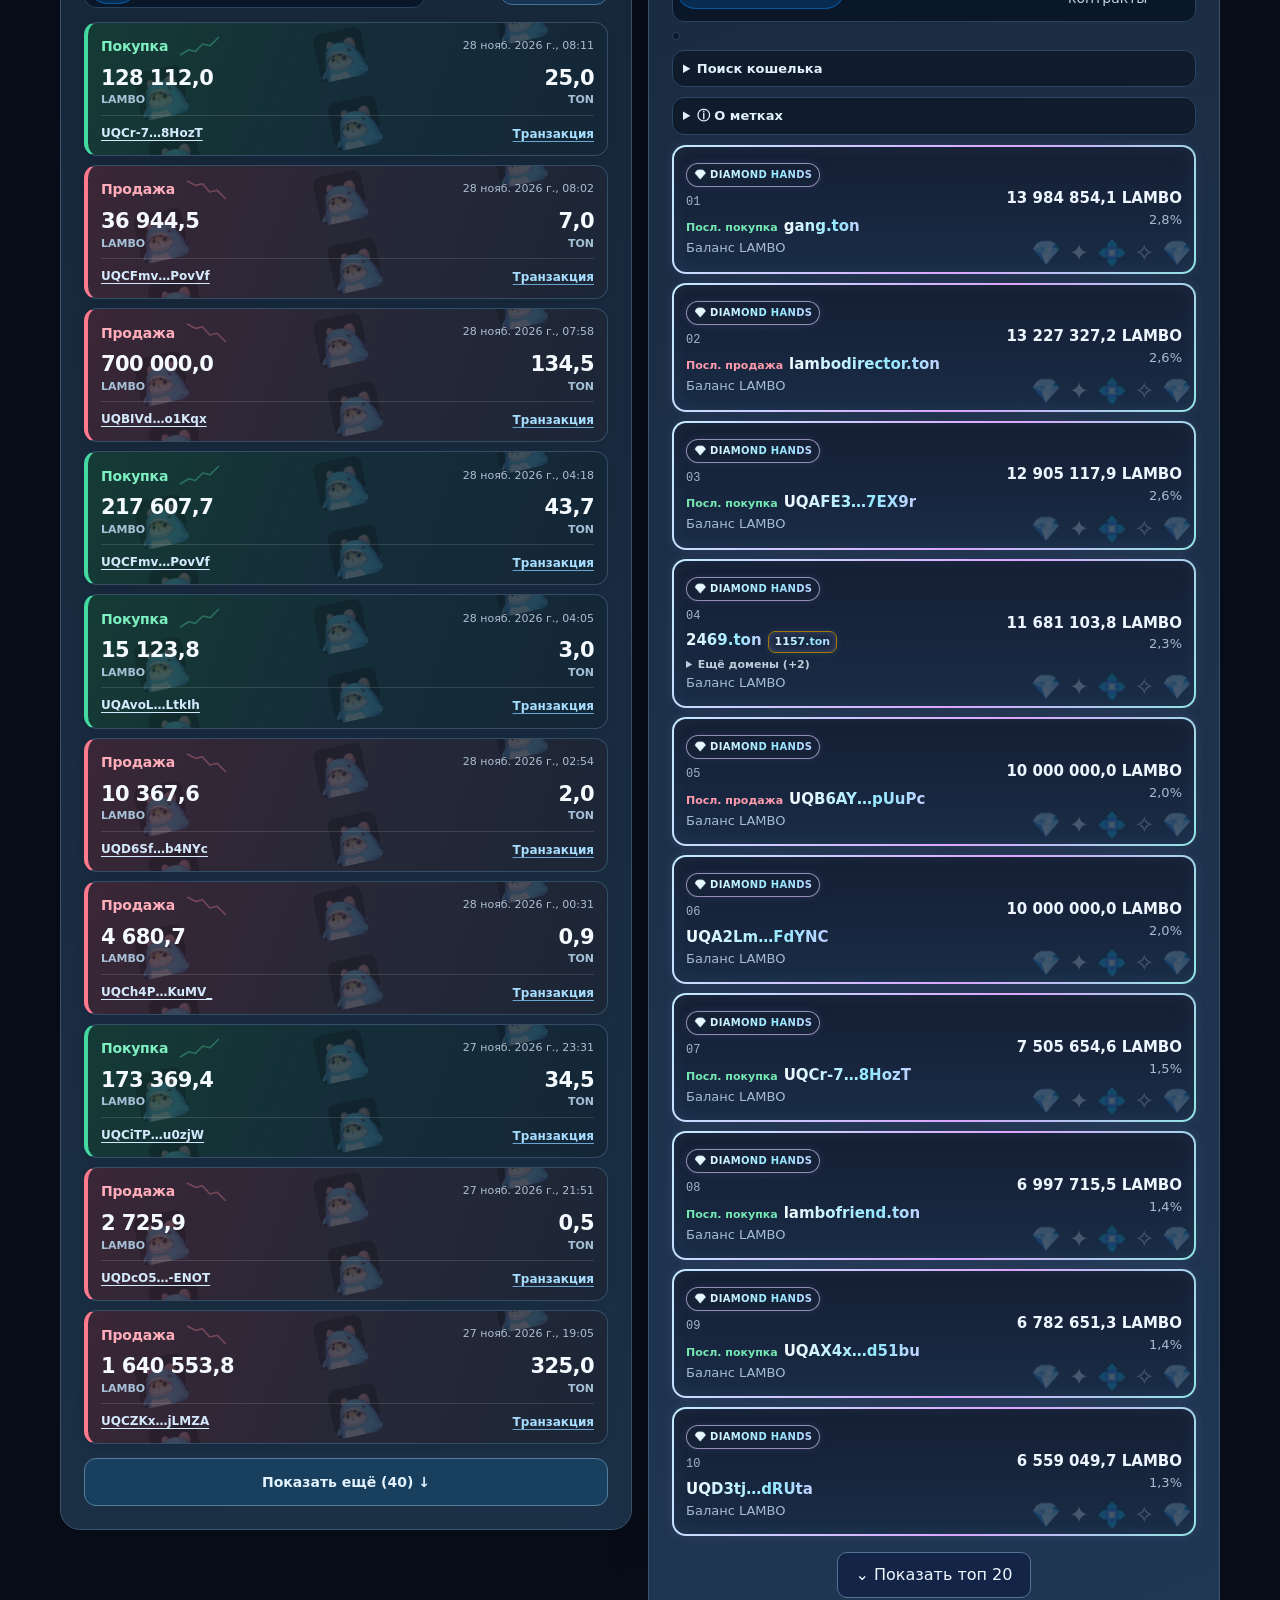
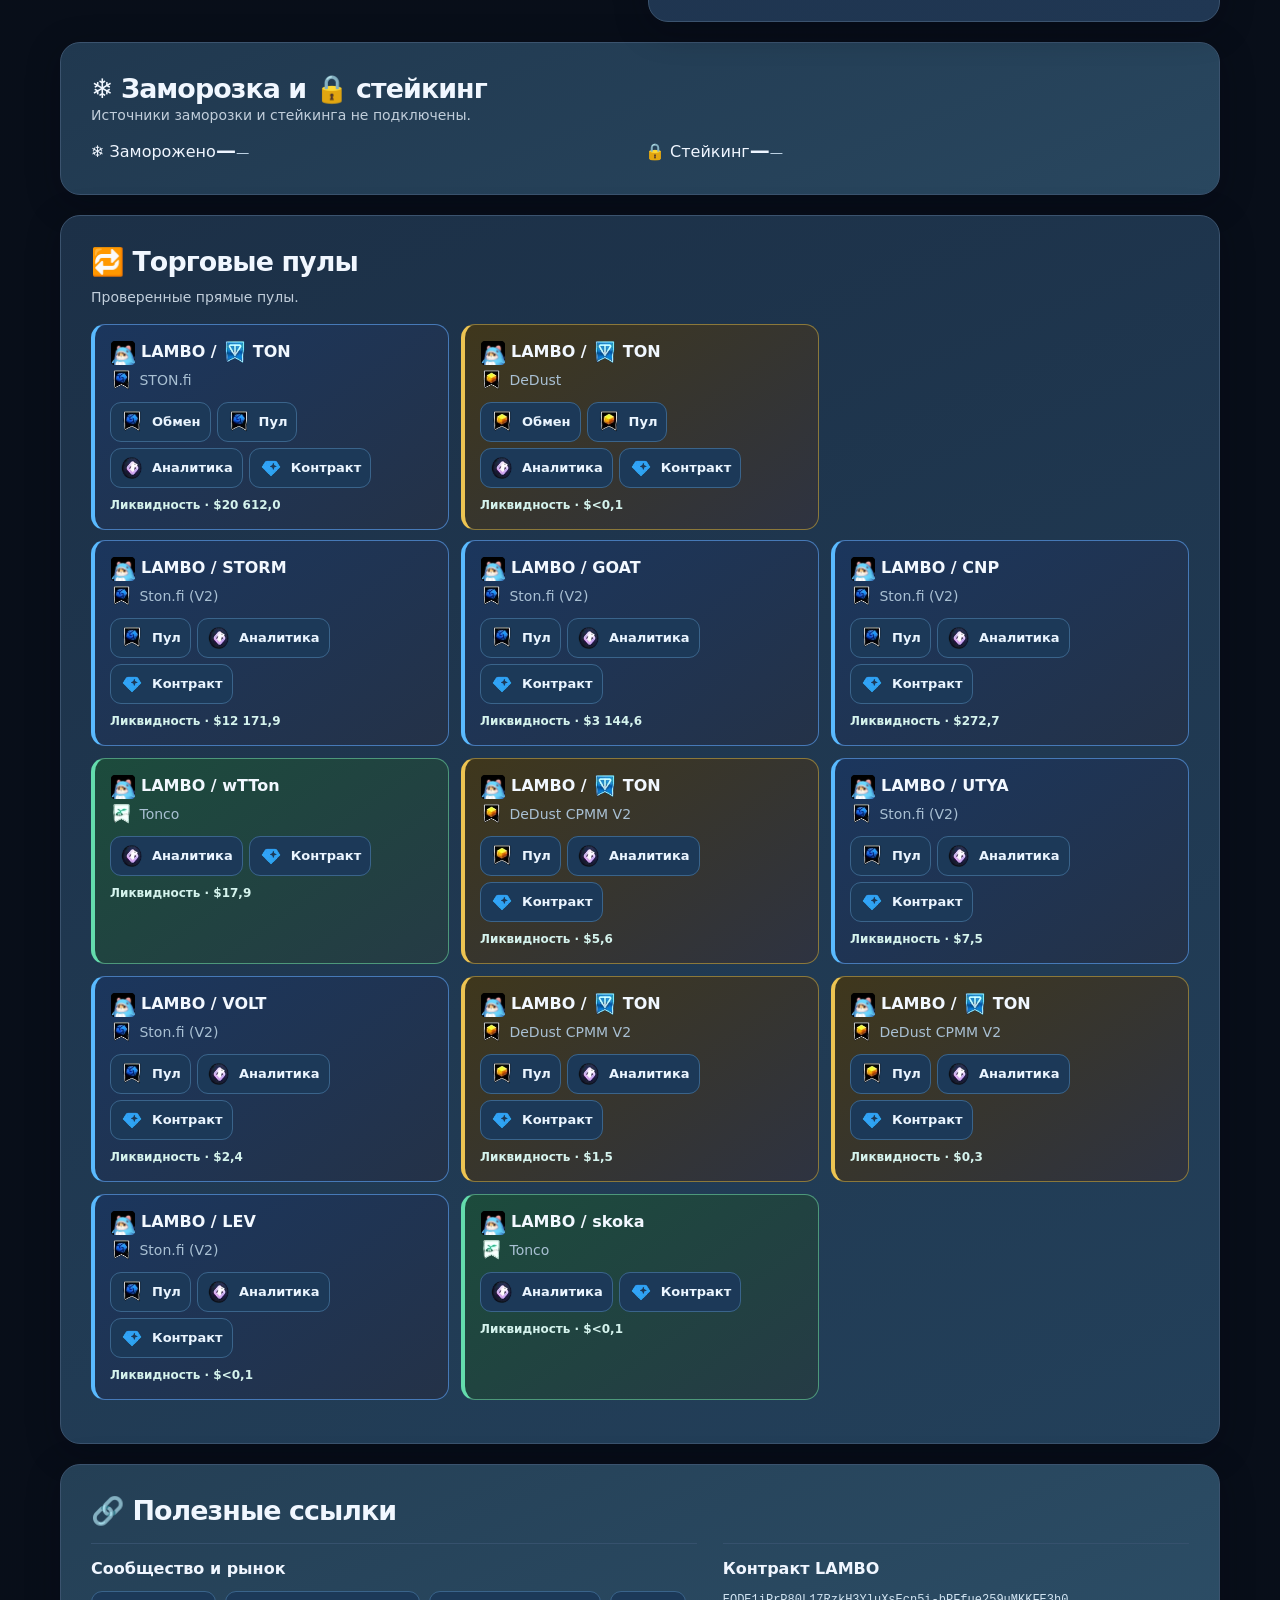
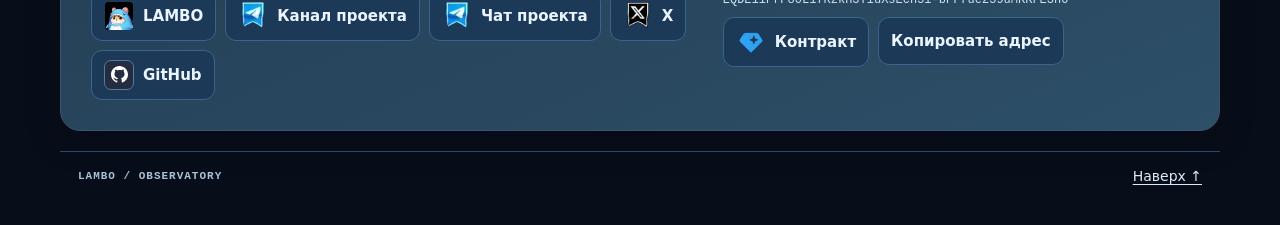
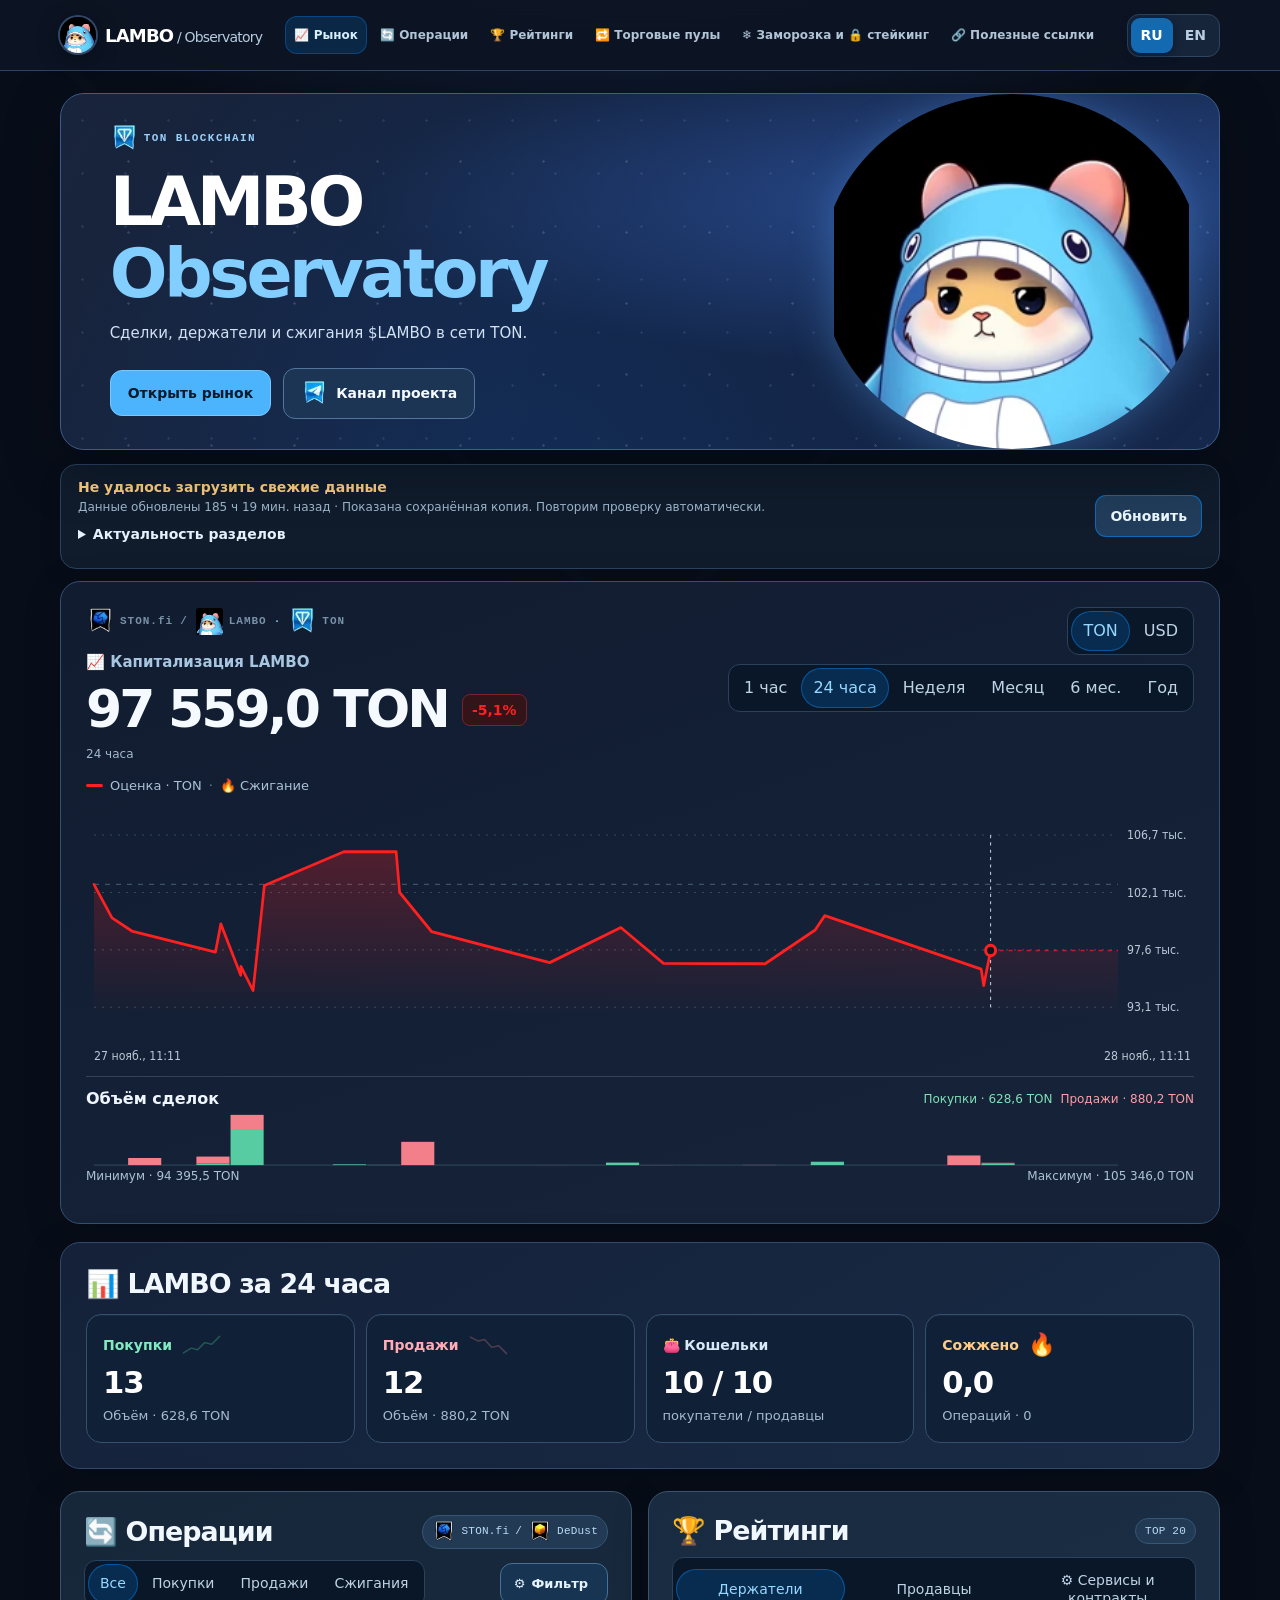
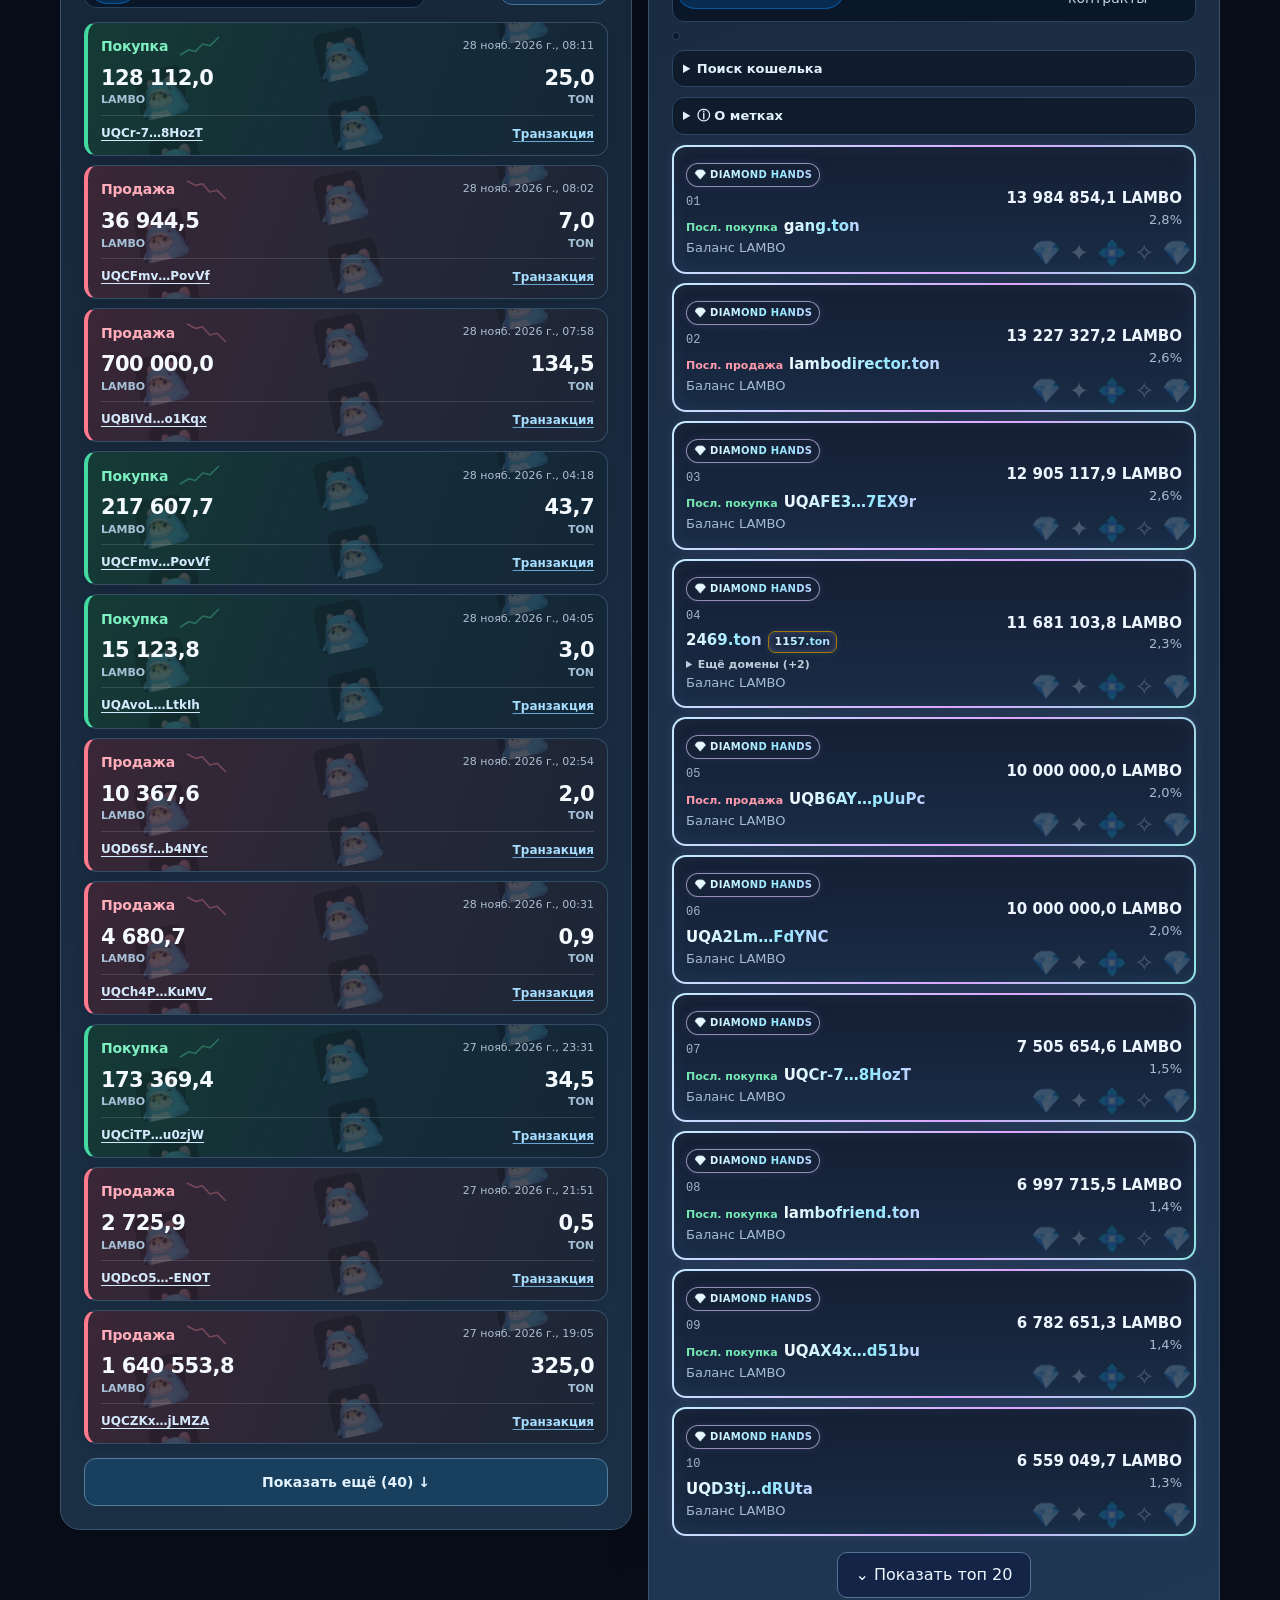
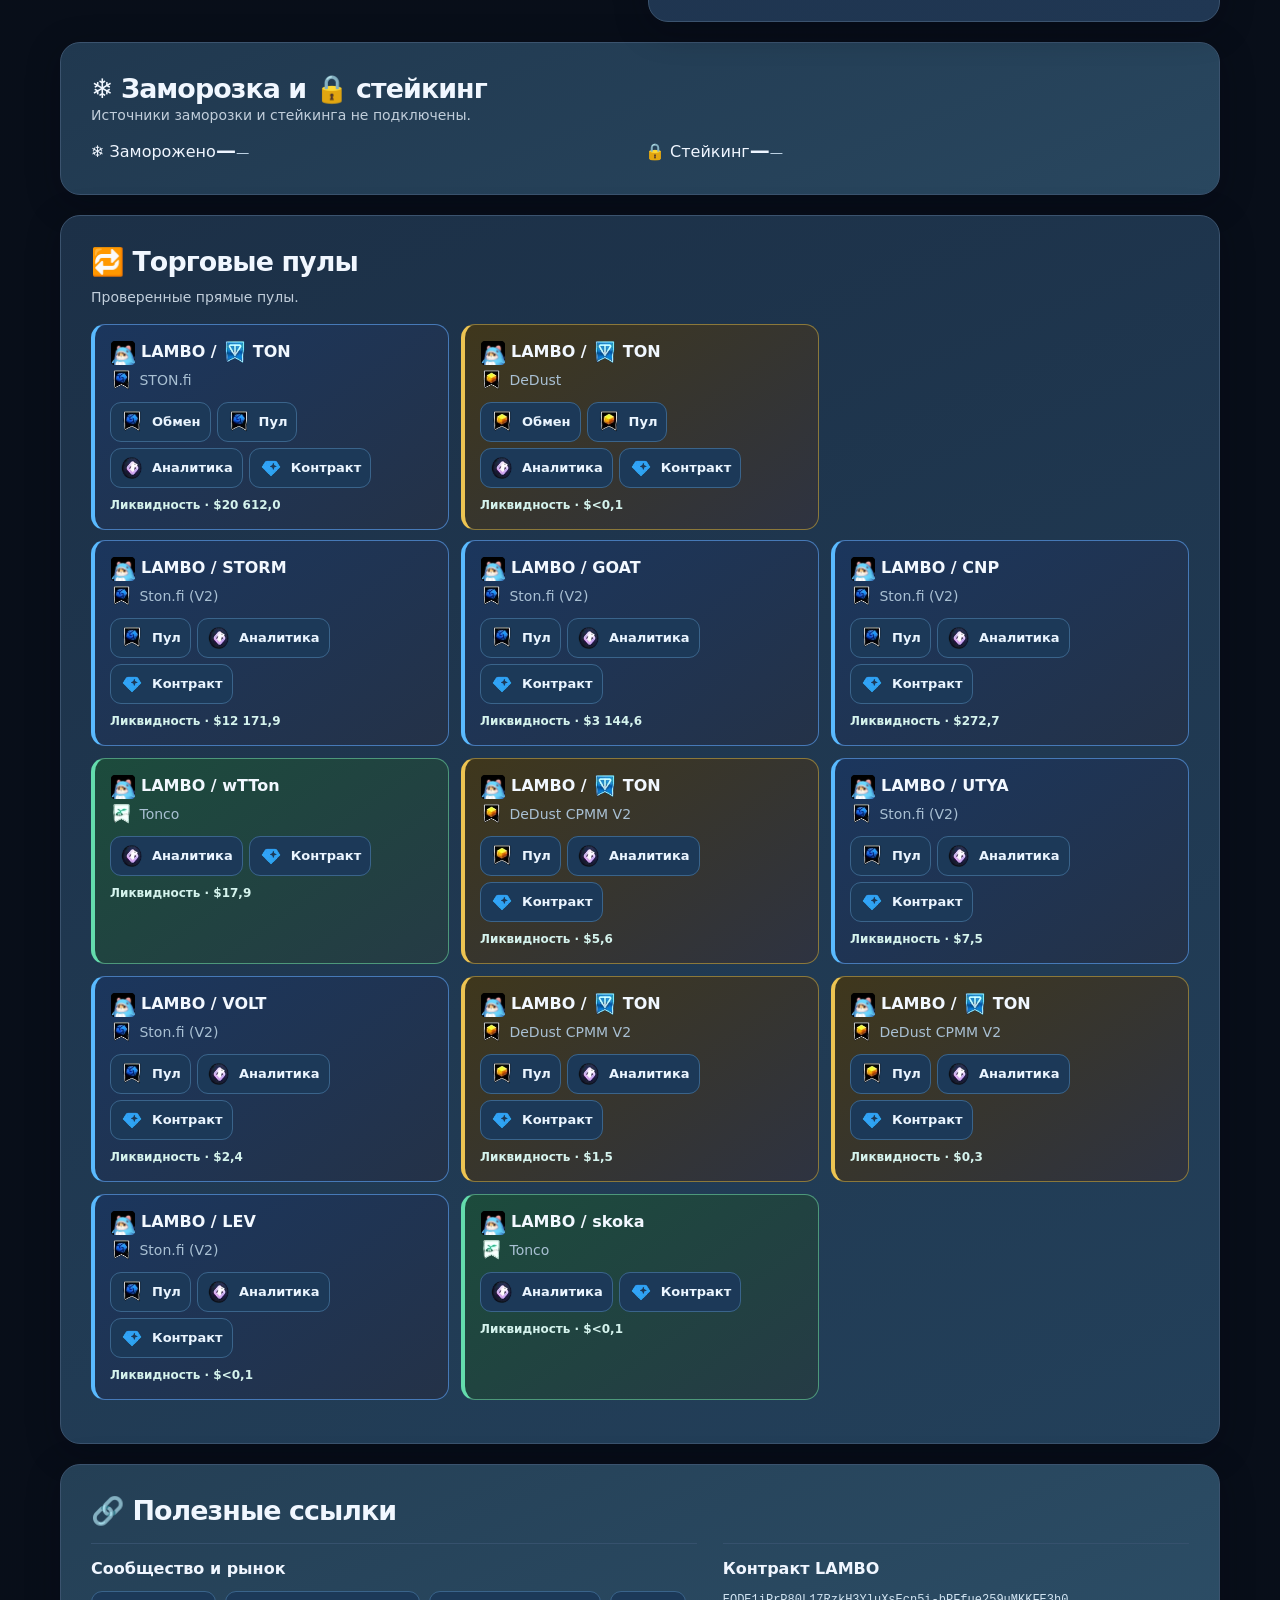
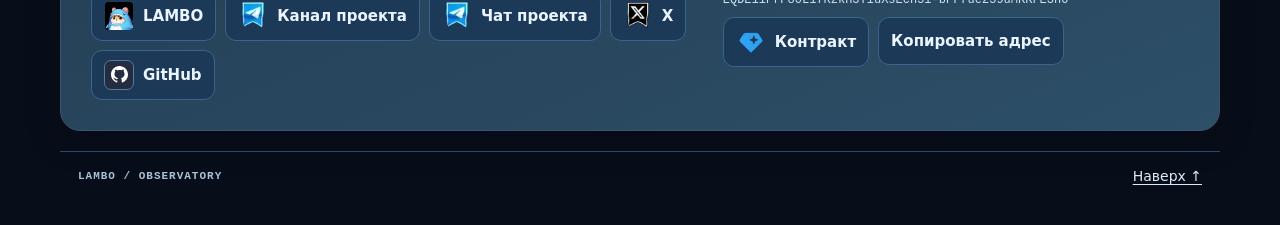
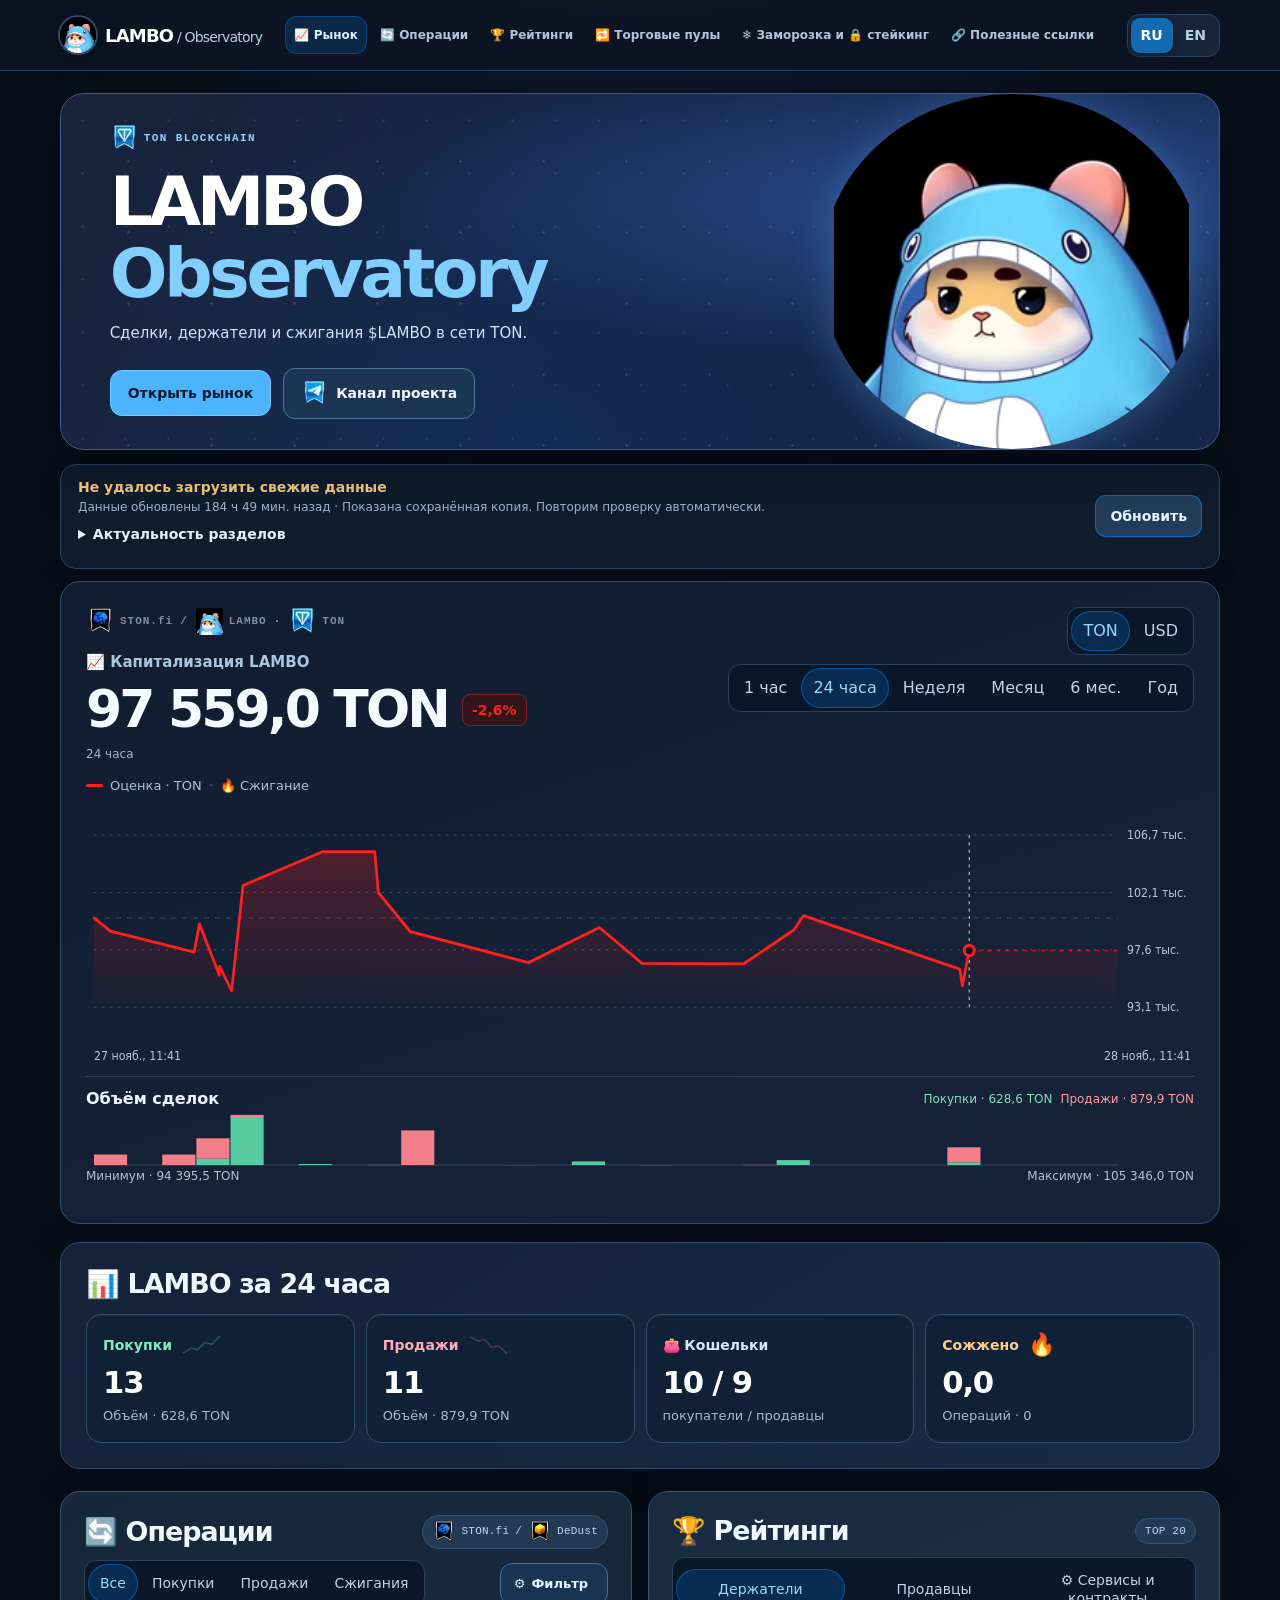
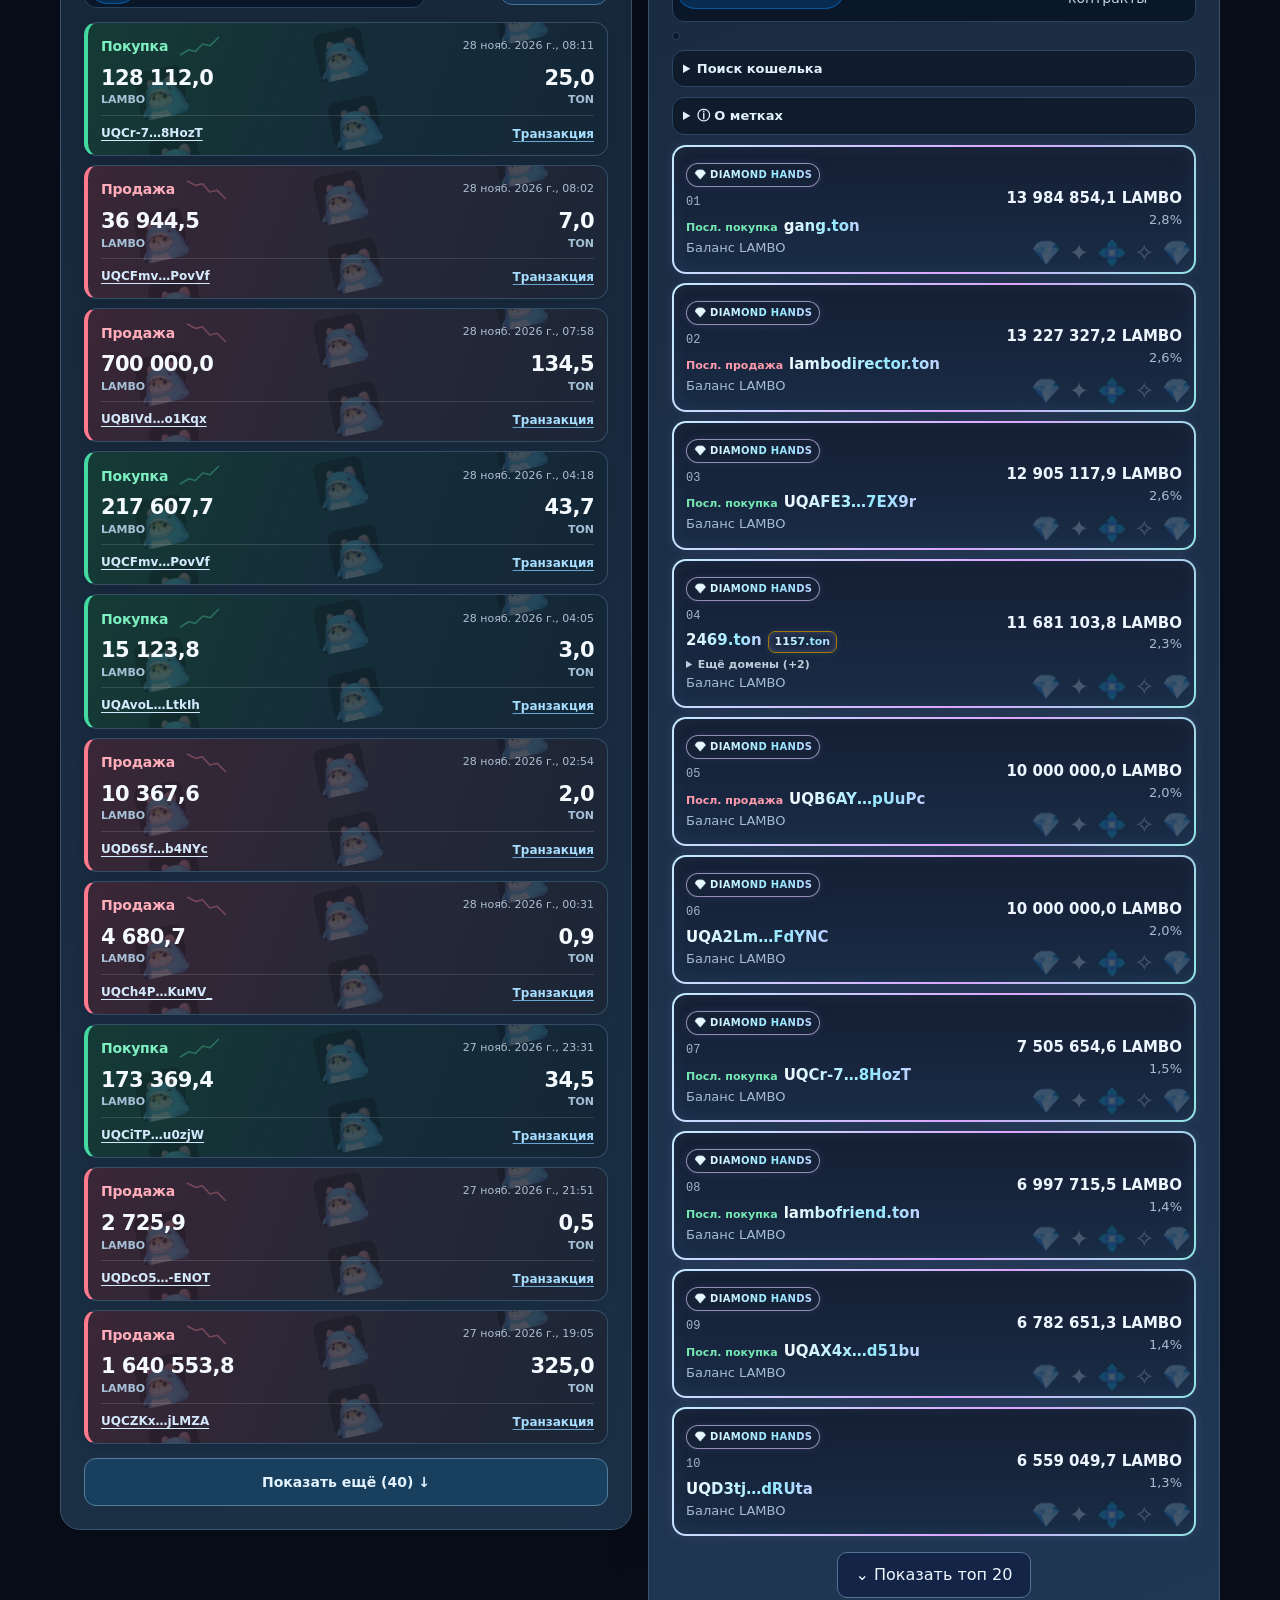
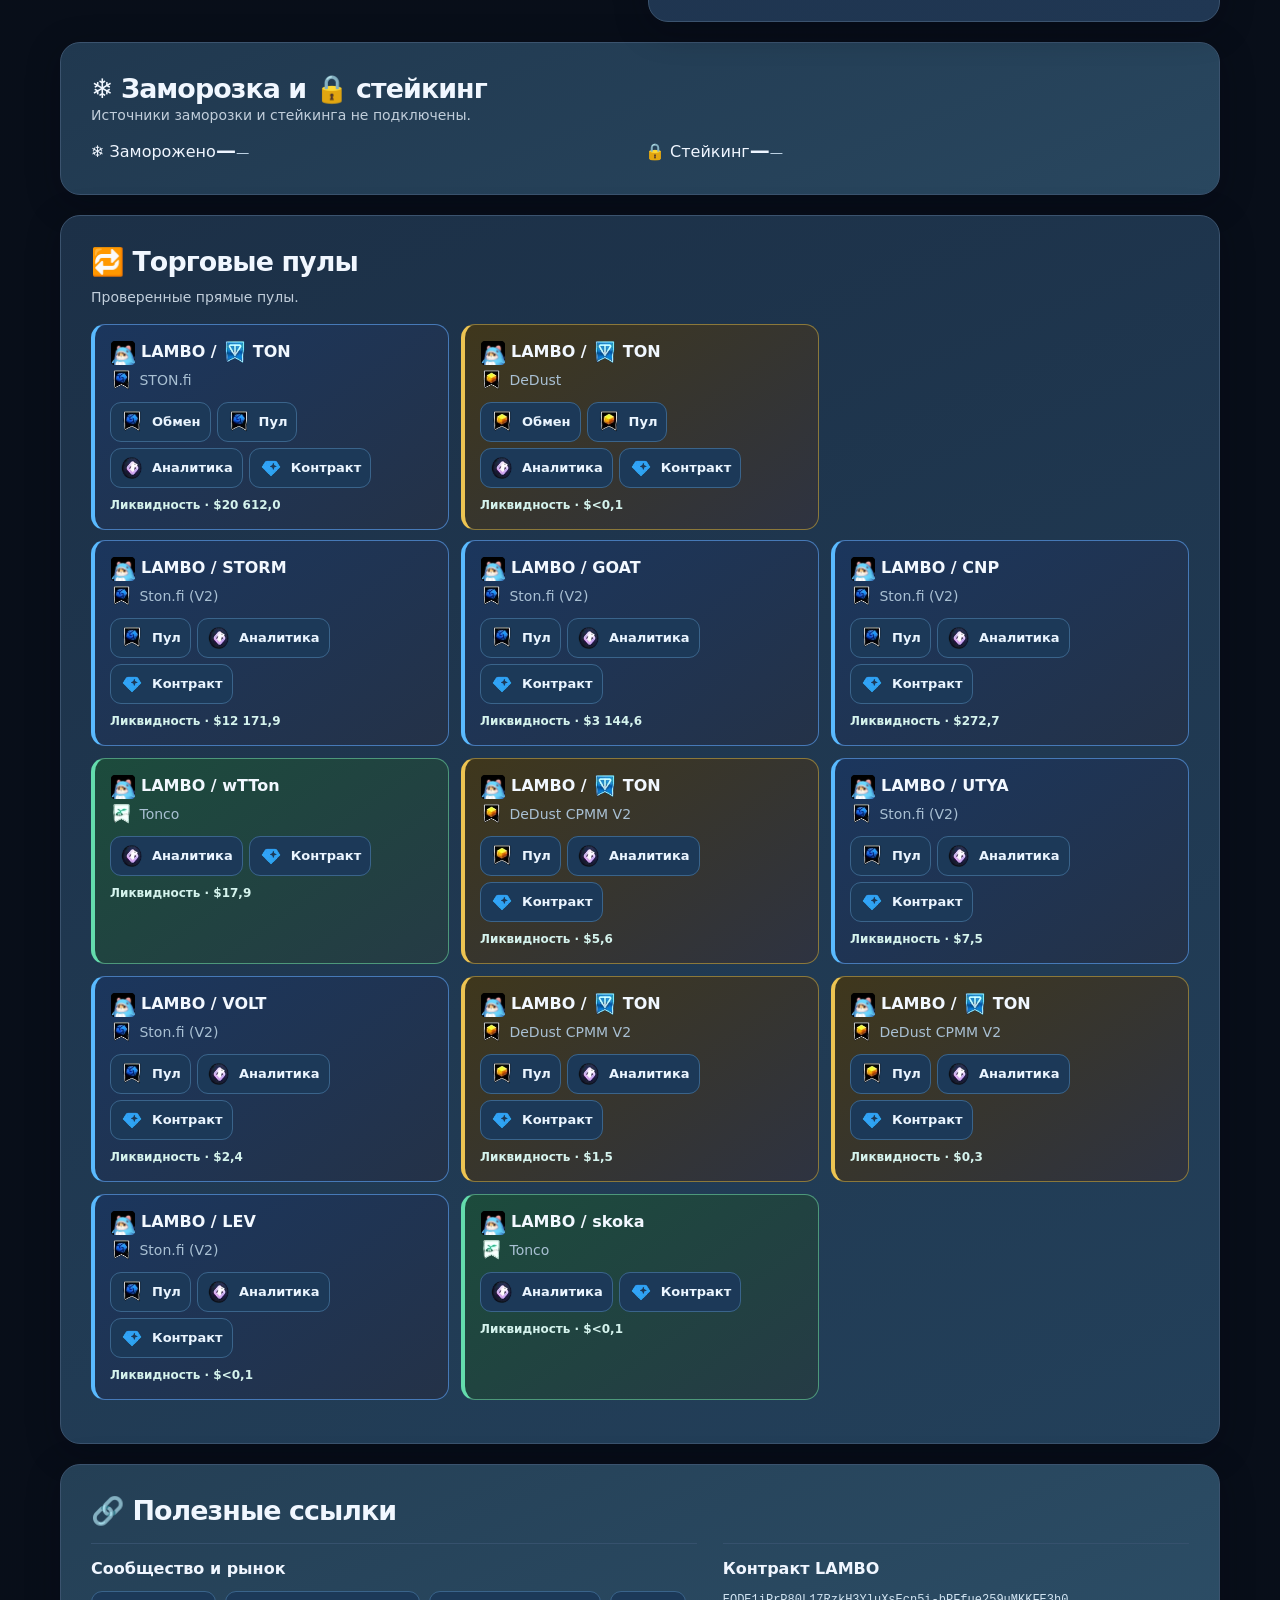
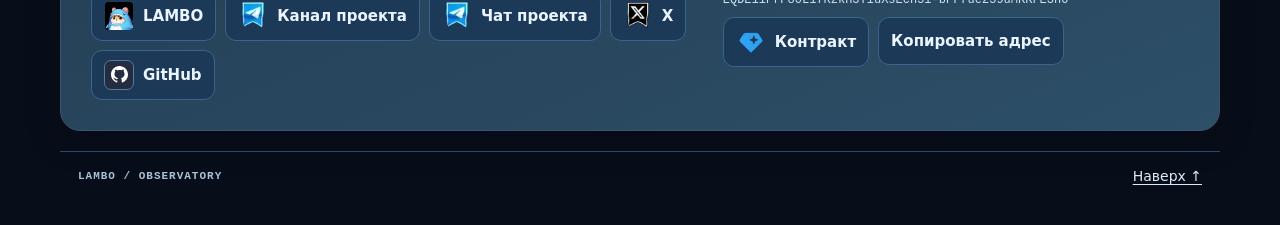
